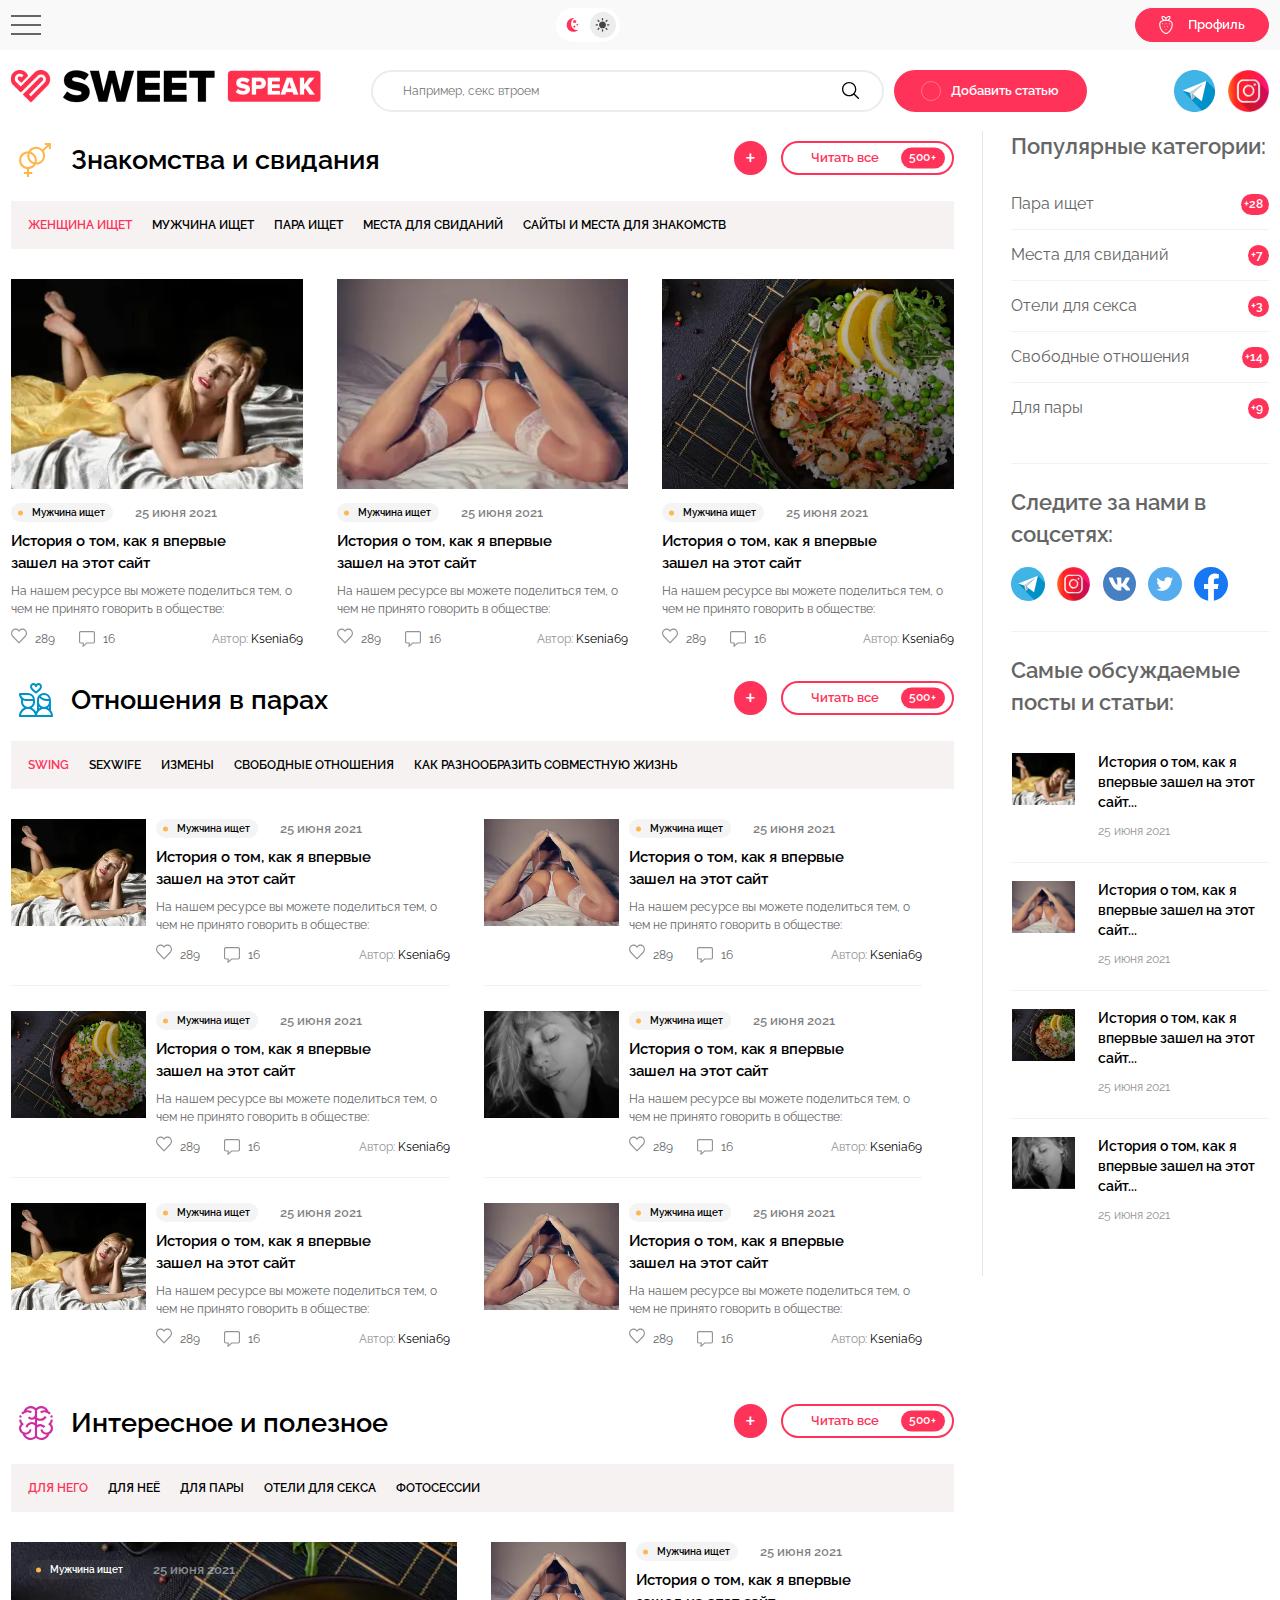
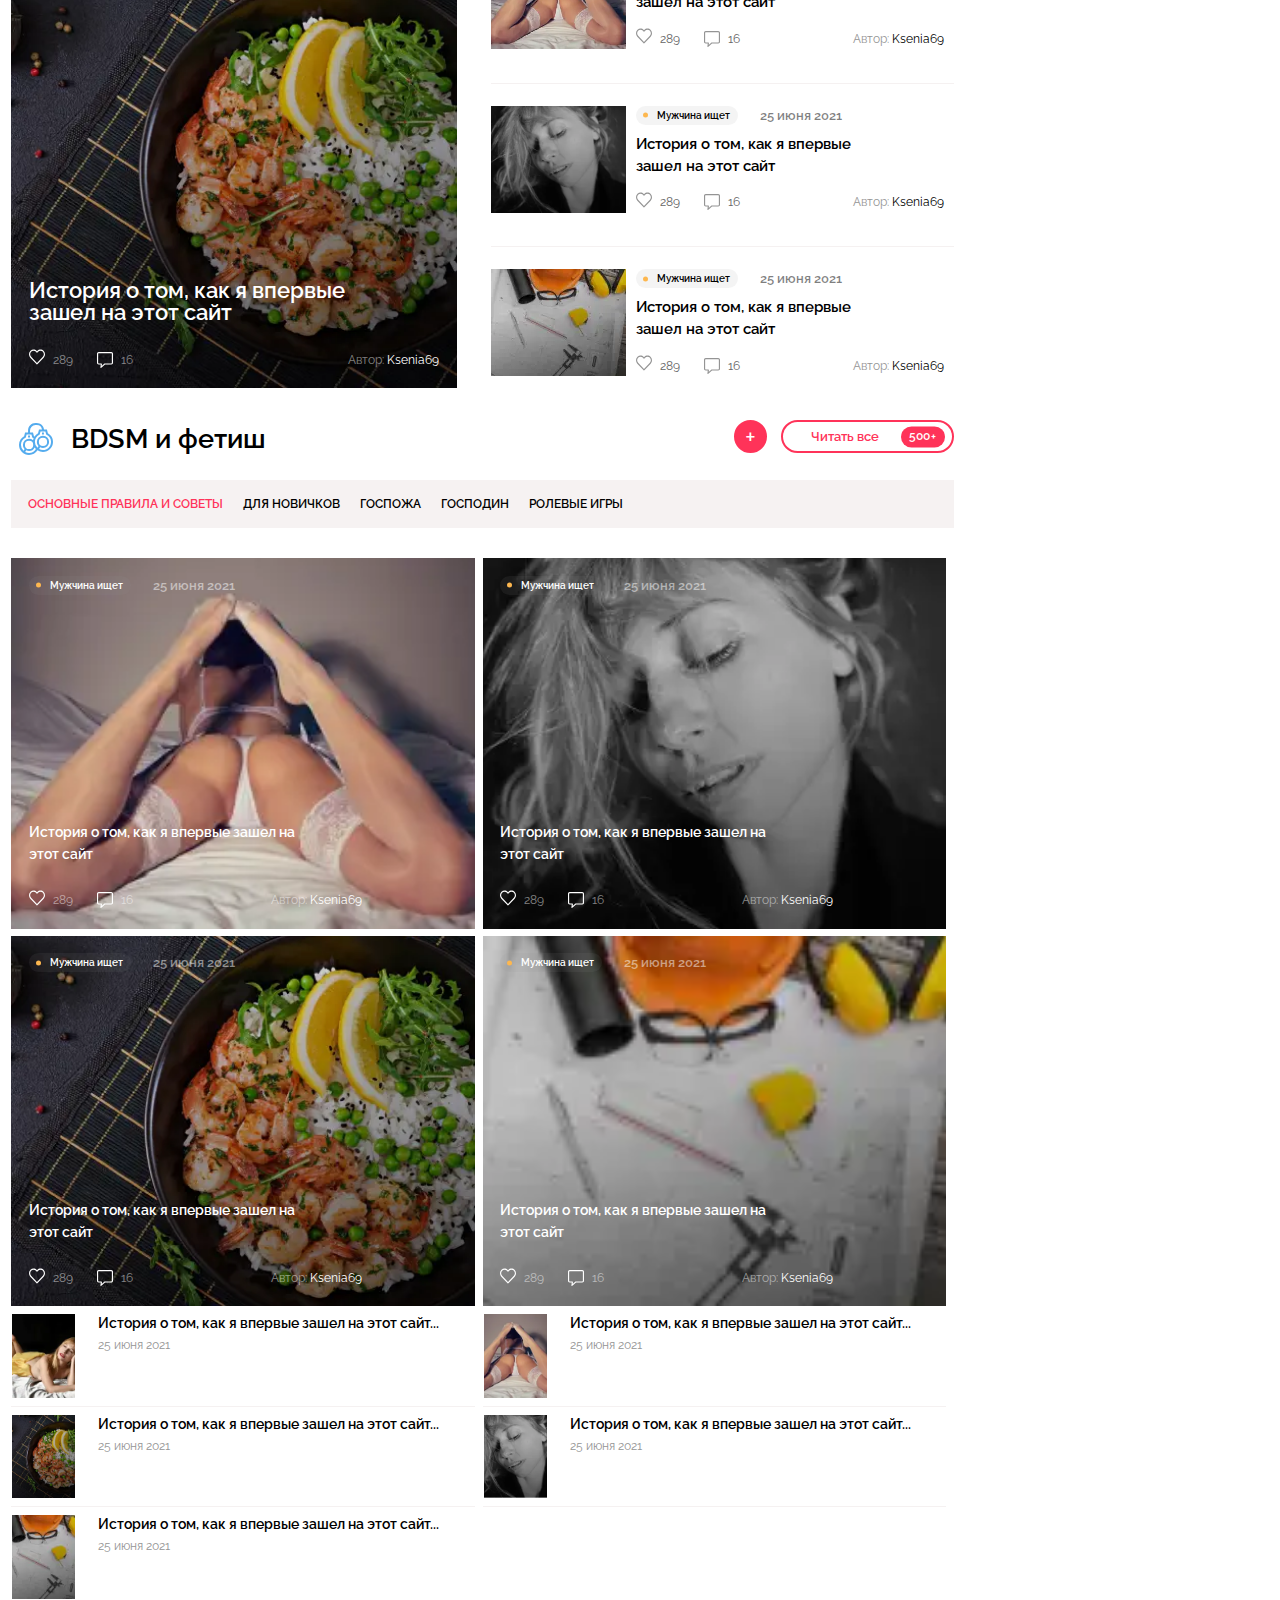
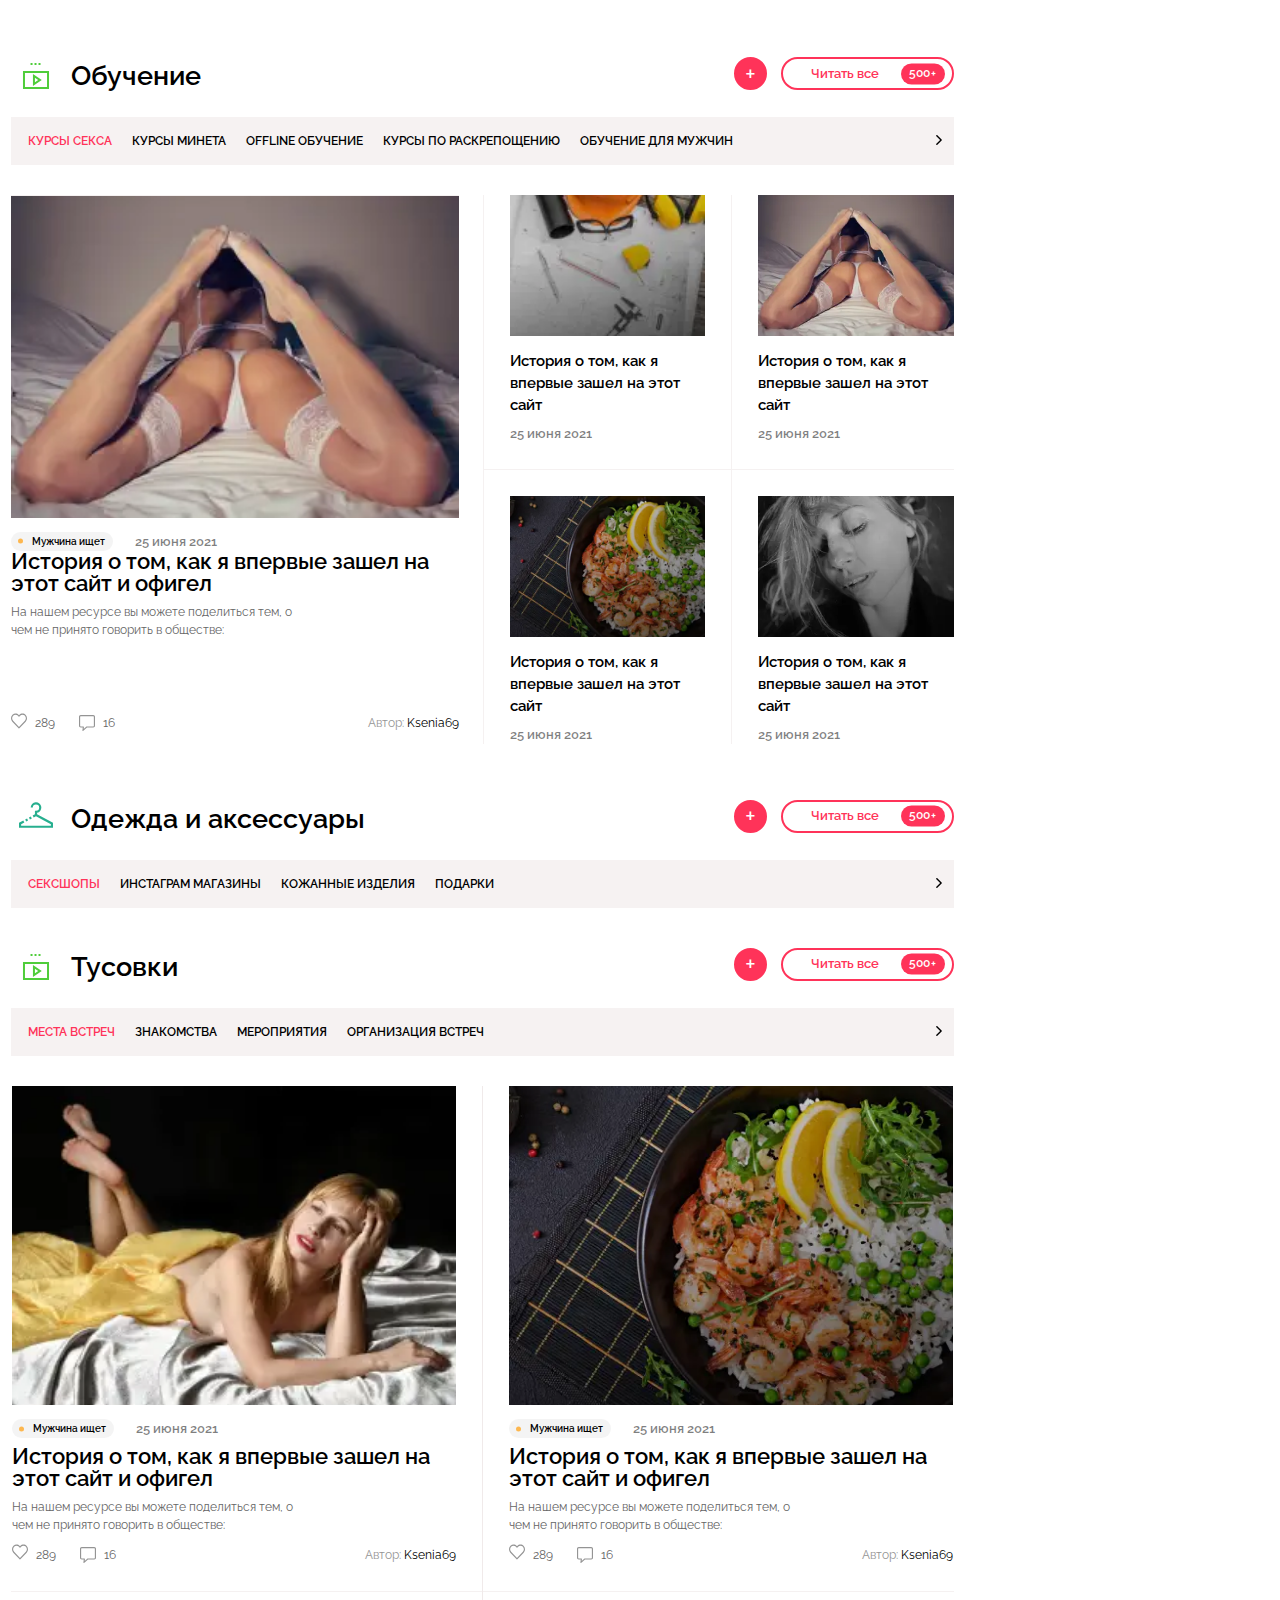
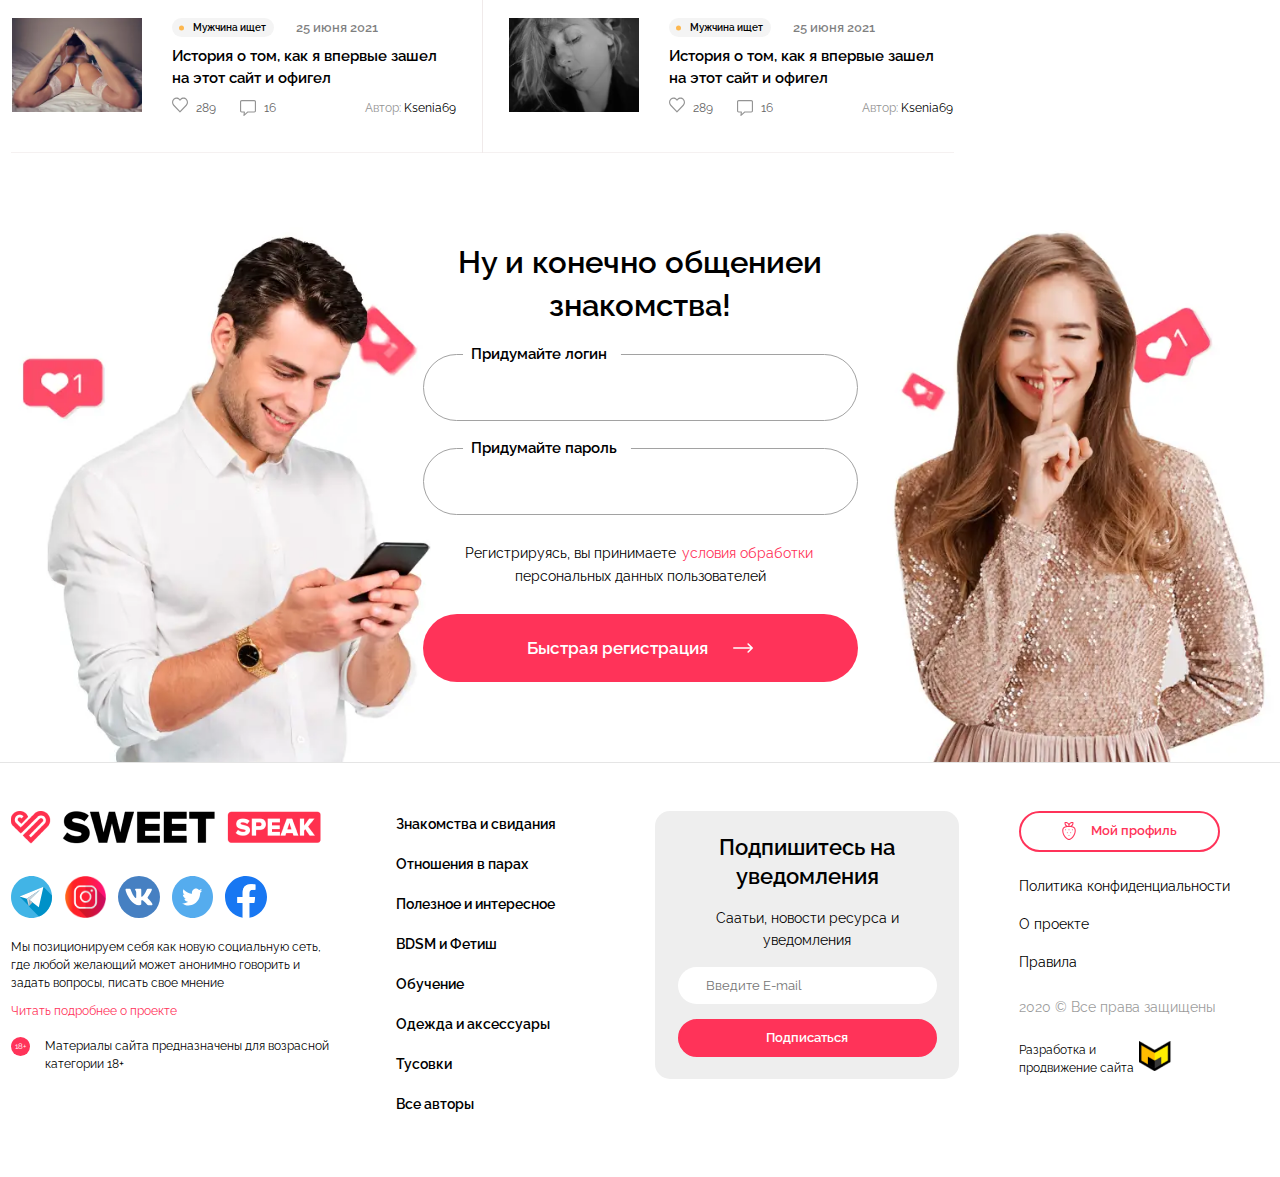
==== index.html @ 04b6427b "start" ====
<!DOCTYPE html>
<html lang="en">
<head>
	<meta charset="UTF-8">
	<meta name="viewport" content="width=device-width, initial-scale=1, maximum-scale=1">
	<meta http-equiv="X-UA-Compatible" content="ae=edge">
	<meta name="format-detection" content="telephone=no">
	<title>Sweet Speak</title>
	<meta name="keywords" content="keywords">
	<meta name="Description" content="Description">
	<meta property="og:url" content="https://site.ru">
	<meta property="og:image" content="https://site.ru/img/image.jpg">
	<link rel="shortcut icon" href="img/favicon.ico">
	<link rel="stylesheet" href="css/libs.min.css">
	<link rel="stylesheet" href="css/style.min.css">
</head>

<body>
	<div class="wrapper">
		<div class="content">
			<header class="header">
	<div class="header__top">
		<div class="header__container _container">
			<button class="header__switch" title="Переключить режим">
				<svg class="moon" width="13" height="15" viewBox="0 0 13 15" fill="none" xmlns="http://www.w3.org/2000/svg">
					<path fill-rule="evenodd" clip-rule="evenodd" d="M12.1008 13.1916C12.1257 13.2078 12.1474 13.229 12.1645 13.2543C12.2334 13.3568 12.2062 13.4958 12.1037 13.5648C10.8215 14.4977 9.27647 15.0002 7.69078 15C3.54912 14.9996 0.19194 11.6417 0.192368 7.50002C0.192795 3.35831 3.55064 0.00115039 7.69237 0.0015929L7.69078 5.9829e-06C7.76604 -0.000543334 7.83647 0.0367644 7.87834 0.0992644C7.94707 0.201941 7.91954 0.340903 7.81682 0.409628C5.99254 1.73775 4.91441 3.85903 4.91679 6.11558C4.92094 10.0084 8.08006 13.1608 11.9729 13.1567H12.0029C12.0382 13.1605 12.0716 13.1726 12.1008 13.1916ZM9.6649 8.75004C9.69896 8.75826 9.7307 8.77433 9.75737 8.79706C9.85161 8.87705 9.86308 9.01821 9.78307 9.11239L9.37981 9.58503L9.42699 10.2058C9.42772 10.2165 9.42766 10.2273 9.42686 10.238C9.42613 10.2475 9.42479 10.2569 9.42284 10.2663C9.41954 10.2821 9.41447 10.2977 9.40776 10.3126C9.35698 10.4253 9.22459 10.4755 9.11186 10.4247L8.5479 10.1931L7.9713 10.4295C7.93614 10.4454 7.89751 10.4519 7.85912 10.4485C7.73601 10.4375 7.64519 10.3288 7.65617 10.2058L7.70348 9.58503L7.30016 9.11239C7.2747 9.08277 7.25743 9.047 7.25011 9.00869C7.22685 8.88734 7.30638 8.77012 7.42772 8.74688L8.02324 8.60193L8.35094 8.07574C8.36967 8.04478 8.39561 8.01882 8.42656 8.00011C8.53233 7.93615 8.66985 7.97002 8.73381 8.07574L9.0584 8.60193L9.66325 8.74688L9.6649 8.75004ZM10.7295 3.08758C10.7027 3.06484 10.6711 3.04877 10.637 3.04055L10.6401 3.04842L9.60655 2.79635L9.04887 1.89361C8.98491 1.78789 8.84734 1.75402 8.74162 1.81798C8.71068 1.83669 8.68474 1.86266 8.666 1.89361L8.10674 2.79949L7.08269 3.04999C6.96196 3.07654 6.88567 3.19588 6.91222 3.31656C6.91655 3.33616 6.92345 3.35505 6.93279 3.37272C6.93834 3.38325 6.94469 3.39335 6.95189 3.4029L7.64037 4.21427L7.56004 5.27613C7.54906 5.39921 7.63988 5.50788 7.76292 5.51887C7.77794 5.52021 7.79301 5.52003 7.80785 5.51836C7.83104 5.51575 7.85374 5.50953 7.87511 5.49984L8.85979 5.09652L9.83189 5.49511C9.9445 5.54584 10.077 5.49567 10.1278 5.38302C10.1428 5.34951 10.1495 5.3128 10.147 5.27613L10.0666 4.21427L10.7551 3.4029C10.8351 3.30872 10.8237 3.16756 10.7295 3.08758ZM12.6363 6.66276C12.6704 6.67098 12.702 6.68706 12.7287 6.70978C12.823 6.78977 12.8344 6.93094 12.7544 7.02512L12.4393 7.3922L12.4756 7.86483C12.4772 7.88892 12.4749 7.91305 12.4689 7.93625C12.4657 7.94837 12.4615 7.96024 12.4563 7.97173C12.4056 8.08439 12.2731 8.13456 12.1604 8.08382L11.7287 7.90737L11.2845 8.09014C11.2494 8.10604 11.2107 8.11259 11.1723 8.10915C11.0492 8.09817 10.9584 7.98949 10.9693 7.86642L11.0057 7.39377L10.6906 7.02669C10.6675 6.99848 10.6517 6.96508 10.6446 6.92937C10.6202 6.80822 10.6987 6.69028 10.8197 6.6659L11.2766 6.55405L11.524 6.1397C11.5426 6.10874 11.5686 6.08278 11.5996 6.06409C11.7052 6.00011 11.8429 6.03399 11.9068 6.1397L12.1573 6.54618L12.63 6.65961L12.6363 6.66276Z" fill="#FF3359" />
				</svg>
				<svg class="sun" width="15" height="15" viewBox="0 0 15 15" fill="none" xmlns="http://www.w3.org/2000/svg">
					<path fill-rule="evenodd" clip-rule="evenodd" d="M7.50003 2.63862C7.09513 2.63862 6.76697 2.31045 6.76697 1.90589V0.73306C6.76697 0.328167 7.09513 0 7.50003 0C7.90492 0 8.23309 0.328167 8.23309 0.73306V1.90589C8.23309 2.31045 7.90459 2.63862 7.50003 2.63862ZM7.50002 3.74316C5.42838 3.74316 3.74304 5.42884 3.74304 7.50047C3.74304 9.57211 5.42838 11.2578 7.50002 11.2578C9.57132 11.2578 11.257 9.57244 11.257 7.50047C11.257 5.4285 9.57132 3.74316 7.50002 3.74316ZM6.76697 13.0939C6.76697 12.689 7.09513 12.3608 7.50003 12.3608C7.90459 12.3608 8.23309 12.689 8.23309 13.0939V14.2664C8.23309 14.6716 7.90492 14.9998 7.50003 14.9998C7.09513 14.9998 6.76697 14.6716 6.76697 14.2664V13.0939ZM10.9371 4.06245C10.6512 3.77614 10.6512 3.31212 10.9371 3.0258L11.7665 2.19642C12.0525 1.91044 12.5169 1.91044 12.8032 2.19642C13.0895 2.48274 13.0895 2.94709 12.8032 3.23307L11.9738 4.06245C11.6878 4.34877 11.2238 4.34877 10.9371 4.06245ZM3.02593 10.9376C3.31225 10.651 3.77626 10.651 4.06258 10.9376C4.34889 11.2233 4.34889 11.6876 4.06258 11.9736L3.23319 12.8033C2.94721 13.0893 2.48286 13.0893 2.19655 12.8033C1.91023 12.5174 1.91056 12.0527 2.19655 11.7667L3.02593 10.9376ZM12.3611 7.50015C12.3611 7.09526 12.6893 6.76709 13.0941 6.76709H14.267C14.6719 6.76709 15 7.09526 15 7.50015C15 7.90504 14.6719 8.23288 14.267 8.23288H13.0941C12.6893 8.23288 12.3611 7.90504 12.3611 7.50015ZM1.90556 6.76709C2.31045 6.76709 2.63862 7.09526 2.63862 7.50015C2.63862 7.90504 2.31045 8.23288 1.90589 8.23288H0.73306C0.328167 8.23288 0 7.90504 0 7.50015C0 7.09526 0.328167 6.76709 0.73306 6.76709H1.90556ZM10.9371 10.9376C11.2235 10.6516 11.6878 10.6516 11.9738 10.9376L12.8032 11.767C13.0895 12.0527 13.0895 12.5173 12.8032 12.8033C12.5169 13.0893 12.0528 13.0893 11.7665 12.8033L10.9371 11.9739C10.6508 11.6876 10.6508 11.2236 10.9371 10.9376ZM4.06258 3.02572C4.3489 3.31204 4.3489 3.77605 4.06258 4.06237C3.77627 4.34902 3.31225 4.34902 3.02593 4.06237L2.19655 3.23299C1.91023 2.947 1.91023 2.48265 2.19655 2.19667C2.48286 1.91035 2.94688 1.91035 3.2332 2.19667L4.06258 3.02572Z" fill="#444444" />
				</svg>
			</button>
			<div class="header__menu menu">
				<div class="menu__btn">
					<span></span>
				</div>
				<nav class="menu__body">
					<ul class="menu__list">
						<li class="menu__row">
							<a class="menu__link" href="#dating" title="Подробнее">Знакомства и свидания</a>
						</li>
						<li class="menu__row">
							<a class="menu__link" href="#couples" title="Подробнее">Отношения в парах</a>
						</li>
						<li class="menu__row">
							<a class="menu__link" href="#useful" title="Подробнее">Полезное и интересное</a>
						</li>
						<li class="menu__row">
							<a class="menu__link" href="#bdsm" title="Подробнее">BDSM и Фетиш</a>
						</li>
						<li class="menu__row">
							<a class="menu__link" href="#training" title="Подробнее">Обучение</a>
						</li>
						<li class="menu__row">
							<a class="menu__link" href="#products" title="Подробнее">Одежда и аксессуары</a>
						</li>
						<li class="menu__row">
							<a class="menu__link" href="#hangouts" title="Подробнее">Тусовки</a>
						</li>
					</ul>
				</nav>
			</div>
			<a href="#" class="header__profile" title="Ваш профиль">
				<svg width="16" height="20" viewBox="0 0 16 20" fill="none" xmlns="http://www.w3.org/2000/svg">
					<path fill-rule="evenodd" clip-rule="evenodd" d="M12.6058 4.98222C12.2473 4.8428 11.8735 4.73672 11.4946 4.65552C12.0434 4.20901 12.9794 3.17548 12.9794 1.52734V0.585938C12.9794 0.262344 12.717 0 12.3935 0H11.4521C10.1772 0 8.79882 0.630981 8.00024 1.94012C7.2019 0.631287 5.82372 0 4.54833 0H3.60693C3.28332 0 3.02099 0.262344 3.02099 0.585938V1.52734C3.02099 3.17538 3.95678 4.20895 4.50585 4.65552C4.12682 4.73672 3.75304 4.8428 3.39452 4.98222C0.468865 6.11998 0.503533 8.80505 0.510125 9.3222L0.510613 9.37238C0.510613 12.0257 1.4038 14.8003 3.43078 17.1312C4.89953 18.8203 6.77856 20 8.00012 20C9.22179 20 11.1009 18.8203 12.5696 17.1312C14.5984 14.7981 15.4897 12.0235 15.4897 9.37238L15.4901 9.32243C15.4956 8.78464 15.5227 6.11659 12.6058 4.98222ZM8.58605 4.03777C8.58605 2.46344 9.86437 1.17188 11.452 1.17188H11.8075V1.52734C11.8075 3.10146 10.529 4.39323 8.94152 4.39323H8.58605V4.03777ZM4.19286 1.52734V1.17188H4.54833C6.13537 1.17188 7.4143 2.46281 7.4143 4.03777V4.39323H7.05883C5.47228 4.39323 4.19286 3.10234 4.19286 1.52734ZM11.6853 16.3623C10.1537 18.1237 8.58373 18.8281 8.00012 18.8281C7.41589 18.8281 5.84533 18.1222 4.31506 16.3623C2.50488 14.2805 1.68249 11.7939 1.68249 9.37238C1.68249 7.6893 2.36144 6.64137 3.81933 6.07442C5.12902 5.56508 6.78845 5.56508 8.00024 5.56508C9.21191 5.56508 10.8715 5.56508 12.1811 6.07442C13.6389 6.64137 14.318 7.6893 14.318 9.37238C14.3179 11.796 13.4936 14.2826 11.6853 16.3623ZM6.11742 12.4688C6.44103 12.4688 6.70336 12.2064 6.70336 11.8828C6.70336 11.5592 6.44103 11.2969 6.11742 11.2969C5.79382 11.2969 5.53149 11.5592 5.53149 11.8828C5.53149 12.2064 5.79382 12.4688 6.11742 12.4688ZM4.82055 8.74463C4.82055 9.06824 4.55822 9.33057 4.23461 9.33057C3.911 9.33057 3.64867 9.06824 3.64867 8.74463C3.64867 8.42102 3.911 8.15869 4.23461 8.15869C4.55822 8.15869 4.82055 8.42102 4.82055 8.74463ZM8.00012 9.33057C8.32372 9.33057 8.58605 9.06824 8.58605 8.74463C8.58605 8.42102 8.32372 8.15869 8.00012 8.15869C7.67651 8.15869 7.41418 8.42102 7.41418 8.74463C7.41418 9.06824 7.67651 9.33057 8.00012 9.33057ZM8.58605 15.021C8.58605 15.3446 8.32372 15.6069 8.00012 15.6069C7.67651 15.6069 7.41418 15.3446 7.41418 15.021C7.41418 14.6974 7.67651 14.4351 8.00012 14.4351C8.32372 14.4351 8.58605 14.6974 8.58605 15.021ZM11.7657 9.33057C12.0893 9.33057 12.3517 9.06824 12.3517 8.74463C12.3517 8.42102 12.0893 8.15869 11.7657 8.15869C11.4423 8.15869 11.1799 8.42102 11.1799 8.74463C11.1799 9.06824 11.4423 9.33057 11.7657 9.33057ZM10.4689 11.8828C10.4689 12.2064 10.2065 12.4688 9.88305 12.4688C9.55944 12.4688 9.29711 12.2064 9.29711 11.8828C9.29711 11.5592 9.55944 11.2969 9.88305 11.2969C10.2065 11.2969 10.4689 11.5592 10.4689 11.8828Z" fill="white" />
				</svg>
				<span>Профиль</span>
			</a>
		</div>
	</div>
	<div class="header__bottom">
		<div class="header__container _container">
			<div class="header__inner">
				<a class="header__logo" href="#" title="На главную">
					<img src="img/logo.png" alt="logotype" />
				</a>
				<form action="#" class="header__form">
					<input type="text" class="header__input" placeholder="Например, секс втроем" required />
					<button class="header__button" type="submit" title="Поиск">
						<svg width="17" height="17" viewBox="0 0 17 17" fill="none" xmlns="http://www.w3.org/2000/svg">
							<path d="M16.8064 15.8717L12.6575 11.723C13.6888 10.4829 14.3101 8.8904 14.3101 7.15527C14.3101 3.20984 11.1003 0 7.15509 0C3.20975 0 0 3.20984 0 7.15527C0 11.1004 3.20975 14.31 7.15509 14.31C8.89013 14.31 10.4827 13.6888 11.7228 12.6576L15.8717 16.8064C16.0007 16.9355 16.1699 17 16.339 17C16.5082 17 16.6774 16.9355 16.8065 16.8064C17.0646 16.5483 17.0646 16.1298 16.8064 15.8717ZM1.3219 7.15527C1.3219 3.93874 3.93864 1.3219 7.15509 1.3219C10.3715 1.3219 12.9881 3.93874 12.9881 7.15527C12.9881 10.3715 10.3715 12.9881 7.15509 12.9881C3.93864 12.9881 1.3219 10.3715 1.3219 7.15527Z" fill="black" />
						</svg>
					</button>
				</form>
			</div>
			<div class="header__wrapper">
				<a href="#" class="header__btn">
					<span></span>
					Добавить статью
				</a>
				<ul class="header__social social">
					<li class="social__row">
						<a class="social__link" href="#">
							<img src="img/icons/telegram.svg" alt="telegram icon" />
						</a>
					</li>
					<li class="social__row">
						<a class="social__link" href="#">
							<img src="img/icons/instagram.png" alt="instagram icon" />
						</a>
					</li>
				</ul>
			</div>
		</div>
	</div>
</header>
			<main class="main">
				<div class="home__container _container">
					<div class="home__wrapper">
						<div class="home__content">
							<section class="dating" id="dating">
								<div class="dating__title-area title-area">
									<h2 class="dating__title title">
										Знакомства и свидания
									</h2>
									<div class="dating__buttons buttons">
										<button class="buttons__add" type="button" title="Написать статью">+</button>
										<a class="buttons__btn" href="#" title="Читать все">
											Читать все
											<span>500</span>
										</a>
									</div>
								</div>
								<div class="dating__tabs tabs__wrapper">
									<div class="tabs__inner">
										<button class="tabs__btn" type="button" title="Посмотреть ещё">
											<svg width="6" height="10" viewBox="0 0 6 10" fill="none" xmlns="http://www.w3.org/2000/svg">
												<path d="M5.85006 4.99994C5.85006 5.17916 5.78163 5.35836 5.64506 5.49499L1.34524 9.79477C1.07172 10.0683 0.62825 10.0683 0.354839 9.79477C0.0814275 9.52136 0.0814275 9.07798 0.354839 8.80443L4.15956 4.99994L0.354971 1.19542C0.08156 0.9219 0.08156 0.478565 0.354971 0.205176C0.628382 -0.0684786 1.07185 -0.0684786 1.34537 0.205176L5.64519 4.50488C5.78179 4.64159 5.85006 4.82078 5.85006 4.99994Z" fill="black" />
											</svg>
										</button>
										<div class="tabs">
											<button class="tab _active" type="button" title="Посмотреть">
												Женщина ищет
											</button>
											<button class="tab" type="button" title="Посмотреть">
												Мужчина ищет
											</button>
											<button class="tab" type="button" title="Посмотреть">
												Пара ищет
											</button>
											<button class="tab" type="button" title="Посмотреть">
												Места для свиданий
											</button>
											<button class="tab" type="button" title="Посмотреть">
												Сайты и места для знакомств
											</button>
										</div>
										<div class="tabs__hidden hidden"></div>
									</div>
									<div class="tab__content">
										<div class="tab__item _active-tab">
											<div class="dating__tab">
												<article class="dating__card card">
													<a class="card__image" href="#" title="Прочитать статью">
														<picture class="card__picture">
															<source type="image/webp" srcset="img/content/content_1.webp">
															<img class="ibg" src="img/content/content_1.jpg" alt="name">
														</picture>
													</a>
													<div class="card__content">
														<div class="card__info">
															<div class="card__category">
																Мужчина ищет
															</div>
															<div class="card__date">
																25 июня 2021
															</div>
														</div>
														<a class="card__title title-box" href="#" title="Проситать статью">
															История о том, как я впервые зашел на этот сайт
														</a>
														<p class="card__descr">На нашем ресурсе вы можете поделиться тем, о чем не принято говорить в обществе:</p>
														<div class="card__footer">
															<div class="card__favorites favorites">
																<button class="favorites__btn" type="button" title="Отметить как понравившееся">
																	<svg width="16" height="16" viewBox="0 0 16 16" fill="none" xmlns="http://www.w3.org/2000/svg">
																		<path d="M14.6915 1.96368C13.864 1.07414 12.7043 0.568009 11.4893 0.566133C10.2734 0.56754 9.11252 1.07341 8.28366 1.96311L8.00117 2.26161L7.71869 1.96311C6.07401 0.192983 3.30572 0.091327 1.53562 1.73601C1.45719 1.80892 1.38143 1.88464 1.30852 1.96311C-0.436174 3.84498 -0.436174 6.75332 1.30852 8.63519L7.58604 15.2552C7.80322 15.4845 8.16515 15.4943 8.39443 15.2771C8.40193 15.27 8.40924 15.2627 8.41634 15.2552L14.6916 8.63519C16.4361 6.75352 16.4361 3.84535 14.6915 1.96368ZM13.8641 7.84778H13.8636L8.00117 14.0309L2.13825 7.84778C0.805405 6.40986 0.805405 4.18787 2.13825 2.74995C3.34864 1.43808 5.39338 1.35582 6.70525 2.56621C6.76894 2.62498 6.83022 2.68626 6.88899 2.74995L7.58604 3.48533C7.81575 3.71357 8.18663 3.71357 8.41634 3.48533L9.11339 2.75052C10.3238 1.43865 12.3685 1.35639 13.6804 2.56678C13.7441 2.62555 13.8054 2.68683 13.8641 2.75052C15.2086 4.19072 15.2184 6.41676 13.8641 7.84778Z" fill="#949494" />
																	</svg>
																</button>
																<span class="favorites__quantity">
																	289
																</span>
															</div>
															<a class="card__message message" href="#" title="Перейти в комментарии">
																<svg width="16" height="16" viewBox="0 0 16 16" fill="none" xmlns="http://www.w3.org/2000/svg">
																	<path d="M14.2857 0H1.71428C0.767511 0 0 0.767511 0 1.71428V10.8571C0 11.8039 0.767511 12.5714 1.71428 12.5714H3.74287L3.43202 15.3657C3.39736 15.6794 3.62357 15.9618 3.93726 15.9964C4.09925 16.0143 4.26117 15.9622 4.38231 15.8531L8.02915 12.5714H14.2857C15.2325 12.5714 16 11.8039 16 10.8571V1.71428C16 0.767511 15.2325 0 14.2857 0ZM14.8571 10.8571C14.8571 11.1727 14.6013 11.4286 14.2857 11.4286H7.8097C7.66851 11.4286 7.53234 11.481 7.42741 11.5754L4.7337 14L4.94913 12.0634C4.98415 11.7498 4.75831 11.4672 4.44465 11.4321C4.42356 11.4298 4.40236 11.4286 4.38114 11.4286H1.71428C1.39868 11.4286 1.14285 11.1727 1.14285 10.8571V1.71428C1.14285 1.39868 1.39868 1.14285 1.71428 1.14285H14.2857C14.6013 1.14285 14.8572 1.39868 14.8572 1.71428V10.8571H14.8571Z" fill="#949494" />
																</svg>
																<span class="message__quantity">
																	16
																</span>
															</a>
															<div class="card__autor autor">
																Автор:
																<span class="autor__name">
																	Ksenia69
																</span>
															</div>
														</div>
													</div>
												</article>
												<article class="dating__card card">
													<a class="card__image" href="#" title="Прочитать статью">
														<picture class="card__picture">
															<source type="image/webp" srcset="img/content/content_2.webp">
															<img class="ibg" src="img/content/content_2.jpg" alt="name">
														</picture>
													</a>
													<div class="card__content">
														<div class="card__info">
															<div class="card__category">
																Мужчина ищет
															</div>
															<div class="card__date">
																25 июня 2021
															</div>
														</div>
														<a class="card__title title-box" href="#" title="Проситать статью">
															История о том, как я впервые зашел на этот сайт
														</a>
														<p class="card__descr">На нашем ресурсе вы можете поделиться тем, о чем не принято говорить в обществе:</p>
														<div class="card__footer">
															<div class="card__favorites favorites">
																<button class="favorites__btn" type="button" title="Отметить как понравившееся">
																	<svg width="16" height="16" viewBox="0 0 16 16" fill="none" xmlns="http://www.w3.org/2000/svg">
																		<path d="M14.6915 1.96368C13.864 1.07414 12.7043 0.568009 11.4893 0.566133C10.2734 0.56754 9.11252 1.07341 8.28366 1.96311L8.00117 2.26161L7.71869 1.96311C6.07401 0.192983 3.30572 0.091327 1.53562 1.73601C1.45719 1.80892 1.38143 1.88464 1.30852 1.96311C-0.436174 3.84498 -0.436174 6.75332 1.30852 8.63519L7.58604 15.2552C7.80322 15.4845 8.16515 15.4943 8.39443 15.2771C8.40193 15.27 8.40924 15.2627 8.41634 15.2552L14.6916 8.63519C16.4361 6.75352 16.4361 3.84535 14.6915 1.96368ZM13.8641 7.84778H13.8636L8.00117 14.0309L2.13825 7.84778C0.805405 6.40986 0.805405 4.18787 2.13825 2.74995C3.34864 1.43808 5.39338 1.35582 6.70525 2.56621C6.76894 2.62498 6.83022 2.68626 6.88899 2.74995L7.58604 3.48533C7.81575 3.71357 8.18663 3.71357 8.41634 3.48533L9.11339 2.75052C10.3238 1.43865 12.3685 1.35639 13.6804 2.56678C13.7441 2.62555 13.8054 2.68683 13.8641 2.75052C15.2086 4.19072 15.2184 6.41676 13.8641 7.84778Z" fill="#949494" />
																	</svg>
																</button>
																<span class="favorites__quantity">
																	289
																</span>
															</div>
															<a class="card__message message" href="#" title="Перейти в комментарии">
																<svg width="16" height="16" viewBox="0 0 16 16" fill="none" xmlns="http://www.w3.org/2000/svg">
																	<path d="M14.2857 0H1.71428C0.767511 0 0 0.767511 0 1.71428V10.8571C0 11.8039 0.767511 12.5714 1.71428 12.5714H3.74287L3.43202 15.3657C3.39736 15.6794 3.62357 15.9618 3.93726 15.9964C4.09925 16.0143 4.26117 15.9622 4.38231 15.8531L8.02915 12.5714H14.2857C15.2325 12.5714 16 11.8039 16 10.8571V1.71428C16 0.767511 15.2325 0 14.2857 0ZM14.8571 10.8571C14.8571 11.1727 14.6013 11.4286 14.2857 11.4286H7.8097C7.66851 11.4286 7.53234 11.481 7.42741 11.5754L4.7337 14L4.94913 12.0634C4.98415 11.7498 4.75831 11.4672 4.44465 11.4321C4.42356 11.4298 4.40236 11.4286 4.38114 11.4286H1.71428C1.39868 11.4286 1.14285 11.1727 1.14285 10.8571V1.71428C1.14285 1.39868 1.39868 1.14285 1.71428 1.14285H14.2857C14.6013 1.14285 14.8572 1.39868 14.8572 1.71428V10.8571H14.8571Z" fill="#949494" />
																</svg>
																<span class="message__quantity">
																	16
																</span>
															</a>
															<div class="card__autor autor">
																Автор:
																<span class="autor__name">
																	Ksenia69
																</span>
															</div>
														</div>
													</div>
												</article>
												<article class="dating__card card">
													<a class="card__image" href="#" title="Прочитать статью">
														<picture class="card__picture">
															<source type="image/webp" srcset="img/content/content_3.webp">
															<img class="ibg" src="img/content/content_3.jpg" alt="name">
														</picture>
													</a>
													<div class="card__content">
														<div class="card__info">
															<div class="card__category">
																Мужчина ищет
															</div>
															<div class="card__date">
																25 июня 2021
															</div>
														</div>
														<a class="card__title title-box" href="#" title="Проситать статью">
															История о том, как я впервые зашел на этот сайт
														</a>
														<p class="card__descr">На нашем ресурсе вы можете поделиться тем, о чем не принято говорить в обществе:</p>
														<div class="card__footer">
															<div class="card__favorites favorites">
																<button class="favorites__btn" type="button" title="Отметить как понравившееся">
																	<svg width="16" height="16" viewBox="0 0 16 16" fill="none" xmlns="http://www.w3.org/2000/svg">
																		<path d="M14.6915 1.96368C13.864 1.07414 12.7043 0.568009 11.4893 0.566133C10.2734 0.56754 9.11252 1.07341 8.28366 1.96311L8.00117 2.26161L7.71869 1.96311C6.07401 0.192983 3.30572 0.091327 1.53562 1.73601C1.45719 1.80892 1.38143 1.88464 1.30852 1.96311C-0.436174 3.84498 -0.436174 6.75332 1.30852 8.63519L7.58604 15.2552C7.80322 15.4845 8.16515 15.4943 8.39443 15.2771C8.40193 15.27 8.40924 15.2627 8.41634 15.2552L14.6916 8.63519C16.4361 6.75352 16.4361 3.84535 14.6915 1.96368ZM13.8641 7.84778H13.8636L8.00117 14.0309L2.13825 7.84778C0.805405 6.40986 0.805405 4.18787 2.13825 2.74995C3.34864 1.43808 5.39338 1.35582 6.70525 2.56621C6.76894 2.62498 6.83022 2.68626 6.88899 2.74995L7.58604 3.48533C7.81575 3.71357 8.18663 3.71357 8.41634 3.48533L9.11339 2.75052C10.3238 1.43865 12.3685 1.35639 13.6804 2.56678C13.7441 2.62555 13.8054 2.68683 13.8641 2.75052C15.2086 4.19072 15.2184 6.41676 13.8641 7.84778Z" fill="#949494" />
																	</svg>
																</button>
																<span class="favorites__quantity">
																	289
																</span>
															</div>
															<a class="card__message message" href="#" title="Перейти в комментарии">
																<svg width="16" height="16" viewBox="0 0 16 16" fill="none" xmlns="http://www.w3.org/2000/svg">
																	<path d="M14.2857 0H1.71428C0.767511 0 0 0.767511 0 1.71428V10.8571C0 11.8039 0.767511 12.5714 1.71428 12.5714H3.74287L3.43202 15.3657C3.39736 15.6794 3.62357 15.9618 3.93726 15.9964C4.09925 16.0143 4.26117 15.9622 4.38231 15.8531L8.02915 12.5714H14.2857C15.2325 12.5714 16 11.8039 16 10.8571V1.71428C16 0.767511 15.2325 0 14.2857 0ZM14.8571 10.8571C14.8571 11.1727 14.6013 11.4286 14.2857 11.4286H7.8097C7.66851 11.4286 7.53234 11.481 7.42741 11.5754L4.7337 14L4.94913 12.0634C4.98415 11.7498 4.75831 11.4672 4.44465 11.4321C4.42356 11.4298 4.40236 11.4286 4.38114 11.4286H1.71428C1.39868 11.4286 1.14285 11.1727 1.14285 10.8571V1.71428C1.14285 1.39868 1.39868 1.14285 1.71428 1.14285H14.2857C14.6013 1.14285 14.8572 1.39868 14.8572 1.71428V10.8571H14.8571Z" fill="#949494" />
																</svg>
																<span class="message__quantity">
																	16
																</span>
															</a>
															<div class="card__autor autor">
																Автор:
																<span class="autor__name">
																	Ksenia69
																</span>
															</div>
														</div>
													</div>
												</article>
											</div>
										</div>
										<div class="tab__item">
											<div class="dating__tab">
												<article class="dating__card card">
													<a class="card__image" href="#" title="Прочитать статью">
														<picture class="card__picture">
															<source type="image/webp" srcset="img/content/content_1.webp">
															<img class="ibg" src="img/content/content_1.jpg" alt="name">
														</picture>
													</a>
													<div class="card__content">
														<div class="card__info">
															<div class="card__category">
																Мужчина ищет
															</div>
															<div class="card__date">
																25 июня 2021
															</div>
														</div>
														<a class="card__title title-box" href="#" title="Проситать статью">
															История о том, как я впервые зашел на этот сайт
														</a>
														<p class="card__descr">На нашем ресурсе вы можете поделиться тем, о чем не принято говорить в обществе:</p>
														<div class="card__footer">
															<div class="card__favorites favorites">
																<button class="favorites__btn" type="button" title="Отметить как понравившееся">
																	<svg width="16" height="16" viewBox="0 0 16 16" fill="none" xmlns="http://www.w3.org/2000/svg">
																		<path d="M14.6915 1.96368C13.864 1.07414 12.7043 0.568009 11.4893 0.566133C10.2734 0.56754 9.11252 1.07341 8.28366 1.96311L8.00117 2.26161L7.71869 1.96311C6.07401 0.192983 3.30572 0.091327 1.53562 1.73601C1.45719 1.80892 1.38143 1.88464 1.30852 1.96311C-0.436174 3.84498 -0.436174 6.75332 1.30852 8.63519L7.58604 15.2552C7.80322 15.4845 8.16515 15.4943 8.39443 15.2771C8.40193 15.27 8.40924 15.2627 8.41634 15.2552L14.6916 8.63519C16.4361 6.75352 16.4361 3.84535 14.6915 1.96368ZM13.8641 7.84778H13.8636L8.00117 14.0309L2.13825 7.84778C0.805405 6.40986 0.805405 4.18787 2.13825 2.74995C3.34864 1.43808 5.39338 1.35582 6.70525 2.56621C6.76894 2.62498 6.83022 2.68626 6.88899 2.74995L7.58604 3.48533C7.81575 3.71357 8.18663 3.71357 8.41634 3.48533L9.11339 2.75052C10.3238 1.43865 12.3685 1.35639 13.6804 2.56678C13.7441 2.62555 13.8054 2.68683 13.8641 2.75052C15.2086 4.19072 15.2184 6.41676 13.8641 7.84778Z" fill="#949494" />
																	</svg>
																</button>
																<span class="favorites__quantity">
																	289
																</span>
															</div>
															<a class="card__message message" href="#" title="Перейти в комментарии">
																<svg width="16" height="16" viewBox="0 0 16 16" fill="none" xmlns="http://www.w3.org/2000/svg">
																	<path d="M14.2857 0H1.71428C0.767511 0 0 0.767511 0 1.71428V10.8571C0 11.8039 0.767511 12.5714 1.71428 12.5714H3.74287L3.43202 15.3657C3.39736 15.6794 3.62357 15.9618 3.93726 15.9964C4.09925 16.0143 4.26117 15.9622 4.38231 15.8531L8.02915 12.5714H14.2857C15.2325 12.5714 16 11.8039 16 10.8571V1.71428C16 0.767511 15.2325 0 14.2857 0ZM14.8571 10.8571C14.8571 11.1727 14.6013 11.4286 14.2857 11.4286H7.8097C7.66851 11.4286 7.53234 11.481 7.42741 11.5754L4.7337 14L4.94913 12.0634C4.98415 11.7498 4.75831 11.4672 4.44465 11.4321C4.42356 11.4298 4.40236 11.4286 4.38114 11.4286H1.71428C1.39868 11.4286 1.14285 11.1727 1.14285 10.8571V1.71428C1.14285 1.39868 1.39868 1.14285 1.71428 1.14285H14.2857C14.6013 1.14285 14.8572 1.39868 14.8572 1.71428V10.8571H14.8571Z" fill="#949494" />
																</svg>
																<span class="message__quantity">
																	16
																</span>
															</a>
															<div class="card__autor autor">
																Автор:
																<span class="autor__name">
																	Ksenia69
																</span>
															</div>
														</div>
													</div>
												</article>
												<article class="dating__card card">
													<a class="card__image" href="#" title="Прочитать статью">
														<picture class="card__picture">
															<source type="image/webp" srcset="img/content/content_2.webp">
															<img class="ibg" src="img/content/content_2.jpg" alt="name">
														</picture>
													</a>
													<div class="card__content">
														<div class="card__info">
															<div class="card__category">
																Мужчина ищет
															</div>
															<div class="card__date">
																25 июня 2021
															</div>
														</div>
														<a class="card__title title-box" href="#" title="Проситать статью">
															История о том, как я впервые зашел на этот сайт
														</a>
														<p class="card__descr">На нашем ресурсе вы можете поделиться тем, о чем не принято говорить в обществе:</p>
														<div class="card__footer">
															<div class="card__favorites favorites">
																<button class="favorites__btn" type="button" title="Отметить как понравившееся">
																	<svg width="16" height="16" viewBox="0 0 16 16" fill="none" xmlns="http://www.w3.org/2000/svg">
																		<path d="M14.6915 1.96368C13.864 1.07414 12.7043 0.568009 11.4893 0.566133C10.2734 0.56754 9.11252 1.07341 8.28366 1.96311L8.00117 2.26161L7.71869 1.96311C6.07401 0.192983 3.30572 0.091327 1.53562 1.73601C1.45719 1.80892 1.38143 1.88464 1.30852 1.96311C-0.436174 3.84498 -0.436174 6.75332 1.30852 8.63519L7.58604 15.2552C7.80322 15.4845 8.16515 15.4943 8.39443 15.2771C8.40193 15.27 8.40924 15.2627 8.41634 15.2552L14.6916 8.63519C16.4361 6.75352 16.4361 3.84535 14.6915 1.96368ZM13.8641 7.84778H13.8636L8.00117 14.0309L2.13825 7.84778C0.805405 6.40986 0.805405 4.18787 2.13825 2.74995C3.34864 1.43808 5.39338 1.35582 6.70525 2.56621C6.76894 2.62498 6.83022 2.68626 6.88899 2.74995L7.58604 3.48533C7.81575 3.71357 8.18663 3.71357 8.41634 3.48533L9.11339 2.75052C10.3238 1.43865 12.3685 1.35639 13.6804 2.56678C13.7441 2.62555 13.8054 2.68683 13.8641 2.75052C15.2086 4.19072 15.2184 6.41676 13.8641 7.84778Z" fill="#949494" />
																	</svg>
																</button>
																<span class="favorites__quantity">
																	289
																</span>
															</div>
															<a class="card__message message" href="#" title="Перейти в комментарии">
																<svg width="16" height="16" viewBox="0 0 16 16" fill="none" xmlns="http://www.w3.org/2000/svg">
																	<path d="M14.2857 0H1.71428C0.767511 0 0 0.767511 0 1.71428V10.8571C0 11.8039 0.767511 12.5714 1.71428 12.5714H3.74287L3.43202 15.3657C3.39736 15.6794 3.62357 15.9618 3.93726 15.9964C4.09925 16.0143 4.26117 15.9622 4.38231 15.8531L8.02915 12.5714H14.2857C15.2325 12.5714 16 11.8039 16 10.8571V1.71428C16 0.767511 15.2325 0 14.2857 0ZM14.8571 10.8571C14.8571 11.1727 14.6013 11.4286 14.2857 11.4286H7.8097C7.66851 11.4286 7.53234 11.481 7.42741 11.5754L4.7337 14L4.94913 12.0634C4.98415 11.7498 4.75831 11.4672 4.44465 11.4321C4.42356 11.4298 4.40236 11.4286 4.38114 11.4286H1.71428C1.39868 11.4286 1.14285 11.1727 1.14285 10.8571V1.71428C1.14285 1.39868 1.39868 1.14285 1.71428 1.14285H14.2857C14.6013 1.14285 14.8572 1.39868 14.8572 1.71428V10.8571H14.8571Z" fill="#949494" />
																</svg>
																<span class="message__quantity">
																	16
																</span>
															</a>
															<div class="card__autor autor">
																Автор:
																<span class="autor__name">
																	Ksenia69
																</span>
															</div>
														</div>
													</div>
												</article>
												<article class="dating__card card">
													<a class="card__image" href="#" title="Прочитать статью">
														<picture class="card__picture">
															<source type="image/webp" srcset="img/content/content_3.webp">
															<img class="ibg" src="img/content/content_3.jpg" alt="name">
														</picture>
													</a>
													<div class="card__content">
														<div class="card__info">
															<div class="card__category">
																Мужчина ищет
															</div>
															<div class="card__date">
																25 июня 2021
															</div>
														</div>
														<a class="card__title title-box" href="#" title="Проситать статью">
															История о том, как я впервые зашел на этот сайт
														</a>
														<p class="card__descr">На нашем ресурсе вы можете поделиться тем, о чем не принято говорить в обществе:</p>
														<div class="card__footer">
															<div class="card__favorites favorites">
																<button class="favorites__btn" type="button" title="Отметить как понравившееся">
																	<svg width="16" height="16" viewBox="0 0 16 16" fill="none" xmlns="http://www.w3.org/2000/svg">
																		<path d="M14.6915 1.96368C13.864 1.07414 12.7043 0.568009 11.4893 0.566133C10.2734 0.56754 9.11252 1.07341 8.28366 1.96311L8.00117 2.26161L7.71869 1.96311C6.07401 0.192983 3.30572 0.091327 1.53562 1.73601C1.45719 1.80892 1.38143 1.88464 1.30852 1.96311C-0.436174 3.84498 -0.436174 6.75332 1.30852 8.63519L7.58604 15.2552C7.80322 15.4845 8.16515 15.4943 8.39443 15.2771C8.40193 15.27 8.40924 15.2627 8.41634 15.2552L14.6916 8.63519C16.4361 6.75352 16.4361 3.84535 14.6915 1.96368ZM13.8641 7.84778H13.8636L8.00117 14.0309L2.13825 7.84778C0.805405 6.40986 0.805405 4.18787 2.13825 2.74995C3.34864 1.43808 5.39338 1.35582 6.70525 2.56621C6.76894 2.62498 6.83022 2.68626 6.88899 2.74995L7.58604 3.48533C7.81575 3.71357 8.18663 3.71357 8.41634 3.48533L9.11339 2.75052C10.3238 1.43865 12.3685 1.35639 13.6804 2.56678C13.7441 2.62555 13.8054 2.68683 13.8641 2.75052C15.2086 4.19072 15.2184 6.41676 13.8641 7.84778Z" fill="#949494" />
																	</svg>
																</button>
																<span class="favorites__quantity">
																	289
																</span>
															</div>
															<a class="card__message message" href="#" title="Перейти в комментарии">
																<svg width="16" height="16" viewBox="0 0 16 16" fill="none" xmlns="http://www.w3.org/2000/svg">
																	<path d="M14.2857 0H1.71428C0.767511 0 0 0.767511 0 1.71428V10.8571C0 11.8039 0.767511 12.5714 1.71428 12.5714H3.74287L3.43202 15.3657C3.39736 15.6794 3.62357 15.9618 3.93726 15.9964C4.09925 16.0143 4.26117 15.9622 4.38231 15.8531L8.02915 12.5714H14.2857C15.2325 12.5714 16 11.8039 16 10.8571V1.71428C16 0.767511 15.2325 0 14.2857 0ZM14.8571 10.8571C14.8571 11.1727 14.6013 11.4286 14.2857 11.4286H7.8097C7.66851 11.4286 7.53234 11.481 7.42741 11.5754L4.7337 14L4.94913 12.0634C4.98415 11.7498 4.75831 11.4672 4.44465 11.4321C4.42356 11.4298 4.40236 11.4286 4.38114 11.4286H1.71428C1.39868 11.4286 1.14285 11.1727 1.14285 10.8571V1.71428C1.14285 1.39868 1.39868 1.14285 1.71428 1.14285H14.2857C14.6013 1.14285 14.8572 1.39868 14.8572 1.71428V10.8571H14.8571Z" fill="#949494" />
																</svg>
																<span class="message__quantity">
																	16
																</span>
															</a>
															<div class="card__autor autor">
																Автор:
																<span class="autor__name">
																	Ksenia69
																</span>
															</div>
														</div>
													</div>
												</article>
											</div>
										</div>
										<div class="tab__item">
											<div class="dating__tab">
												<article class="dating__card card">
													<a class="card__image" href="#" title="Прочитать статью">
														<picture class="card__picture">
															<source type="image/webp" srcset="img/content/content_1.webp">
															<img class="ibg" src="img/content/content_1.jpg" alt="name">
														</picture>
													</a>
													<div class="card__content">
														<div class="card__info">
															<div class="card__category">
																Мужчина ищет
															</div>
															<div class="card__date">
																25 июня 2021
															</div>
														</div>
														<a class="card__title title-box" href="#" title="Проситать статью">
															История о том, как я впервые зашел на этот сайт
														</a>
														<p class="card__descr">На нашем ресурсе вы можете поделиться тем, о чем не принято говорить в обществе:</p>
														<div class="card__footer">
															<div class="card__favorites favorites">
																<button class="favorites__btn" type="button" title="Отметить как понравившееся">
																	<svg width="16" height="16" viewBox="0 0 16 16" fill="none" xmlns="http://www.w3.org/2000/svg">
																		<path d="M14.6915 1.96368C13.864 1.07414 12.7043 0.568009 11.4893 0.566133C10.2734 0.56754 9.11252 1.07341 8.28366 1.96311L8.00117 2.26161L7.71869 1.96311C6.07401 0.192983 3.30572 0.091327 1.53562 1.73601C1.45719 1.80892 1.38143 1.88464 1.30852 1.96311C-0.436174 3.84498 -0.436174 6.75332 1.30852 8.63519L7.58604 15.2552C7.80322 15.4845 8.16515 15.4943 8.39443 15.2771C8.40193 15.27 8.40924 15.2627 8.41634 15.2552L14.6916 8.63519C16.4361 6.75352 16.4361 3.84535 14.6915 1.96368ZM13.8641 7.84778H13.8636L8.00117 14.0309L2.13825 7.84778C0.805405 6.40986 0.805405 4.18787 2.13825 2.74995C3.34864 1.43808 5.39338 1.35582 6.70525 2.56621C6.76894 2.62498 6.83022 2.68626 6.88899 2.74995L7.58604 3.48533C7.81575 3.71357 8.18663 3.71357 8.41634 3.48533L9.11339 2.75052C10.3238 1.43865 12.3685 1.35639 13.6804 2.56678C13.7441 2.62555 13.8054 2.68683 13.8641 2.75052C15.2086 4.19072 15.2184 6.41676 13.8641 7.84778Z" fill="#949494" />
																	</svg>
																</button>
																<span class="favorites__quantity">
																	289
																</span>
															</div>
															<a class="card__message message" href="#" title="Перейти в комментарии">
																<svg width="16" height="16" viewBox="0 0 16 16" fill="none" xmlns="http://www.w3.org/2000/svg">
																	<path d="M14.2857 0H1.71428C0.767511 0 0 0.767511 0 1.71428V10.8571C0 11.8039 0.767511 12.5714 1.71428 12.5714H3.74287L3.43202 15.3657C3.39736 15.6794 3.62357 15.9618 3.93726 15.9964C4.09925 16.0143 4.26117 15.9622 4.38231 15.8531L8.02915 12.5714H14.2857C15.2325 12.5714 16 11.8039 16 10.8571V1.71428C16 0.767511 15.2325 0 14.2857 0ZM14.8571 10.8571C14.8571 11.1727 14.6013 11.4286 14.2857 11.4286H7.8097C7.66851 11.4286 7.53234 11.481 7.42741 11.5754L4.7337 14L4.94913 12.0634C4.98415 11.7498 4.75831 11.4672 4.44465 11.4321C4.42356 11.4298 4.40236 11.4286 4.38114 11.4286H1.71428C1.39868 11.4286 1.14285 11.1727 1.14285 10.8571V1.71428C1.14285 1.39868 1.39868 1.14285 1.71428 1.14285H14.2857C14.6013 1.14285 14.8572 1.39868 14.8572 1.71428V10.8571H14.8571Z" fill="#949494" />
																</svg>
																<span class="message__quantity">
																	16
																</span>
															</a>
															<div class="card__autor autor">
																Автор:
																<span class="autor__name">
																	Ksenia69
																</span>
															</div>
														</div>
													</div>
												</article>
												<article class="dating__card card">
													<a class="card__image" href="#" title="Прочитать статью">
														<picture class="card__picture">
															<source type="image/webp" srcset="img/content/content_2.webp">
															<img class="ibg" src="img/content/content_2.jpg" alt="name">
														</picture>
													</a>
													<div class="card__content">
														<div class="card__info">
															<div class="card__category">
																Мужчина ищет
															</div>
															<div class="card__date">
																25 июня 2021
															</div>
														</div>
														<a class="card__title title-box" href="#" title="Проситать статью">
															История о том, как я впервые зашел на этот сайт
														</a>
														<p class="card__descr">На нашем ресурсе вы можете поделиться тем, о чем не принято говорить в обществе:</p>
														<div class="card__footer">
															<div class="card__favorites favorites">
																<button class="favorites__btn" type="button" title="Отметить как понравившееся">
																	<svg width="16" height="16" viewBox="0 0 16 16" fill="none" xmlns="http://www.w3.org/2000/svg">
																		<path d="M14.6915 1.96368C13.864 1.07414 12.7043 0.568009 11.4893 0.566133C10.2734 0.56754 9.11252 1.07341 8.28366 1.96311L8.00117 2.26161L7.71869 1.96311C6.07401 0.192983 3.30572 0.091327 1.53562 1.73601C1.45719 1.80892 1.38143 1.88464 1.30852 1.96311C-0.436174 3.84498 -0.436174 6.75332 1.30852 8.63519L7.58604 15.2552C7.80322 15.4845 8.16515 15.4943 8.39443 15.2771C8.40193 15.27 8.40924 15.2627 8.41634 15.2552L14.6916 8.63519C16.4361 6.75352 16.4361 3.84535 14.6915 1.96368ZM13.8641 7.84778H13.8636L8.00117 14.0309L2.13825 7.84778C0.805405 6.40986 0.805405 4.18787 2.13825 2.74995C3.34864 1.43808 5.39338 1.35582 6.70525 2.56621C6.76894 2.62498 6.83022 2.68626 6.88899 2.74995L7.58604 3.48533C7.81575 3.71357 8.18663 3.71357 8.41634 3.48533L9.11339 2.75052C10.3238 1.43865 12.3685 1.35639 13.6804 2.56678C13.7441 2.62555 13.8054 2.68683 13.8641 2.75052C15.2086 4.19072 15.2184 6.41676 13.8641 7.84778Z" fill="#949494" />
																	</svg>
																</button>
																<span class="favorites__quantity">
																	289
																</span>
															</div>
															<a class="card__message message" href="#" title="Перейти в комментарии">
																<svg width="16" height="16" viewBox="0 0 16 16" fill="none" xmlns="http://www.w3.org/2000/svg">
																	<path d="M14.2857 0H1.71428C0.767511 0 0 0.767511 0 1.71428V10.8571C0 11.8039 0.767511 12.5714 1.71428 12.5714H3.74287L3.43202 15.3657C3.39736 15.6794 3.62357 15.9618 3.93726 15.9964C4.09925 16.0143 4.26117 15.9622 4.38231 15.8531L8.02915 12.5714H14.2857C15.2325 12.5714 16 11.8039 16 10.8571V1.71428C16 0.767511 15.2325 0 14.2857 0ZM14.8571 10.8571C14.8571 11.1727 14.6013 11.4286 14.2857 11.4286H7.8097C7.66851 11.4286 7.53234 11.481 7.42741 11.5754L4.7337 14L4.94913 12.0634C4.98415 11.7498 4.75831 11.4672 4.44465 11.4321C4.42356 11.4298 4.40236 11.4286 4.38114 11.4286H1.71428C1.39868 11.4286 1.14285 11.1727 1.14285 10.8571V1.71428C1.14285 1.39868 1.39868 1.14285 1.71428 1.14285H14.2857C14.6013 1.14285 14.8572 1.39868 14.8572 1.71428V10.8571H14.8571Z" fill="#949494" />
																</svg>
																<span class="message__quantity">
																	16
																</span>
															</a>
															<div class="card__autor autor">
																Автор:
																<span class="autor__name">
																	Ksenia69
																</span>
															</div>
														</div>
													</div>
												</article>
												<article class="dating__card card">
													<a class="card__image" href="#" title="Прочитать статью">
														<picture class="card__picture">
															<source type="image/webp" srcset="img/content/content_3.webp">
															<img class="ibg" src="img/content/content_3.jpg" alt="name">
														</picture>
													</a>
													<div class="card__content">
														<div class="card__info">
															<div class="card__category">
																Мужчина ищет
															</div>
															<div class="card__date">
																25 июня 2021
															</div>
														</div>
														<a class="card__title title-box" href="#" title="Проситать статью">
															История о том, как я впервые зашел на этот сайт
														</a>
														<p class="card__descr">На нашем ресурсе вы можете поделиться тем, о чем не принято говорить в обществе:</p>
														<div class="card__footer">
															<div class="card__favorites favorites">
																<button class="favorites__btn" type="button" title="Отметить как понравившееся">
																	<svg width="16" height="16" viewBox="0 0 16 16" fill="none" xmlns="http://www.w3.org/2000/svg">
																		<path d="M14.6915 1.96368C13.864 1.07414 12.7043 0.568009 11.4893 0.566133C10.2734 0.56754 9.11252 1.07341 8.28366 1.96311L8.00117 2.26161L7.71869 1.96311C6.07401 0.192983 3.30572 0.091327 1.53562 1.73601C1.45719 1.80892 1.38143 1.88464 1.30852 1.96311C-0.436174 3.84498 -0.436174 6.75332 1.30852 8.63519L7.58604 15.2552C7.80322 15.4845 8.16515 15.4943 8.39443 15.2771C8.40193 15.27 8.40924 15.2627 8.41634 15.2552L14.6916 8.63519C16.4361 6.75352 16.4361 3.84535 14.6915 1.96368ZM13.8641 7.84778H13.8636L8.00117 14.0309L2.13825 7.84778C0.805405 6.40986 0.805405 4.18787 2.13825 2.74995C3.34864 1.43808 5.39338 1.35582 6.70525 2.56621C6.76894 2.62498 6.83022 2.68626 6.88899 2.74995L7.58604 3.48533C7.81575 3.71357 8.18663 3.71357 8.41634 3.48533L9.11339 2.75052C10.3238 1.43865 12.3685 1.35639 13.6804 2.56678C13.7441 2.62555 13.8054 2.68683 13.8641 2.75052C15.2086 4.19072 15.2184 6.41676 13.8641 7.84778Z" fill="#949494" />
																	</svg>
																</button>
																<span class="favorites__quantity">
																	289
																</span>
															</div>
															<a class="card__message message" href="#" title="Перейти в комментарии">
																<svg width="16" height="16" viewBox="0 0 16 16" fill="none" xmlns="http://www.w3.org/2000/svg">
																	<path d="M14.2857 0H1.71428C0.767511 0 0 0.767511 0 1.71428V10.8571C0 11.8039 0.767511 12.5714 1.71428 12.5714H3.74287L3.43202 15.3657C3.39736 15.6794 3.62357 15.9618 3.93726 15.9964C4.09925 16.0143 4.26117 15.9622 4.38231 15.8531L8.02915 12.5714H14.2857C15.2325 12.5714 16 11.8039 16 10.8571V1.71428C16 0.767511 15.2325 0 14.2857 0ZM14.8571 10.8571C14.8571 11.1727 14.6013 11.4286 14.2857 11.4286H7.8097C7.66851 11.4286 7.53234 11.481 7.42741 11.5754L4.7337 14L4.94913 12.0634C4.98415 11.7498 4.75831 11.4672 4.44465 11.4321C4.42356 11.4298 4.40236 11.4286 4.38114 11.4286H1.71428C1.39868 11.4286 1.14285 11.1727 1.14285 10.8571V1.71428C1.14285 1.39868 1.39868 1.14285 1.71428 1.14285H14.2857C14.6013 1.14285 14.8572 1.39868 14.8572 1.71428V10.8571H14.8571Z" fill="#949494" />
																</svg>
																<span class="message__quantity">
																	16
																</span>
															</a>
															<div class="card__autor autor">
																Автор:
																<span class="autor__name">
																	Ksenia69
																</span>
															</div>
														</div>
													</div>
												</article>
											</div>
										</div>
										<div class="tab__item">
											<div class="dating__tab">
												<article class="dating__card card">
													<a class="card__image" href="#" title="Прочитать статью">
														<picture class="card__picture">
															<source type="image/webp" srcset="img/content/content_1.webp">
															<img class="ibg" src="img/content/content_1.jpg" alt="name">
														</picture>
													</a>
													<div class="card__content">
														<div class="card__info">
															<div class="card__category">
																Мужчина ищет
															</div>
															<div class="card__date">
																25 июня 2021
															</div>
														</div>
														<a class="card__title title-box" href="#" title="Проситать статью">
															История о том, как я впервые зашел на этот сайт
														</a>
														<p class="card__descr">На нашем ресурсе вы можете поделиться тем, о чем не принято говорить в обществе:</p>
														<div class="card__footer">
															<div class="card__favorites favorites">
																<button class="favorites__btn" type="button" title="Отметить как понравившееся">
																	<svg width="16" height="16" viewBox="0 0 16 16" fill="none" xmlns="http://www.w3.org/2000/svg">
																		<path d="M14.6915 1.96368C13.864 1.07414 12.7043 0.568009 11.4893 0.566133C10.2734 0.56754 9.11252 1.07341 8.28366 1.96311L8.00117 2.26161L7.71869 1.96311C6.07401 0.192983 3.30572 0.091327 1.53562 1.73601C1.45719 1.80892 1.38143 1.88464 1.30852 1.96311C-0.436174 3.84498 -0.436174 6.75332 1.30852 8.63519L7.58604 15.2552C7.80322 15.4845 8.16515 15.4943 8.39443 15.2771C8.40193 15.27 8.40924 15.2627 8.41634 15.2552L14.6916 8.63519C16.4361 6.75352 16.4361 3.84535 14.6915 1.96368ZM13.8641 7.84778H13.8636L8.00117 14.0309L2.13825 7.84778C0.805405 6.40986 0.805405 4.18787 2.13825 2.74995C3.34864 1.43808 5.39338 1.35582 6.70525 2.56621C6.76894 2.62498 6.83022 2.68626 6.88899 2.74995L7.58604 3.48533C7.81575 3.71357 8.18663 3.71357 8.41634 3.48533L9.11339 2.75052C10.3238 1.43865 12.3685 1.35639 13.6804 2.56678C13.7441 2.62555 13.8054 2.68683 13.8641 2.75052C15.2086 4.19072 15.2184 6.41676 13.8641 7.84778Z" fill="#949494" />
																	</svg>
																</button>
																<span class="favorites__quantity">
																	289
																</span>
															</div>
															<a class="card__message message" href="#" title="Перейти в комментарии">
																<svg width="16" height="16" viewBox="0 0 16 16" fill="none" xmlns="http://www.w3.org/2000/svg">
																	<path d="M14.2857 0H1.71428C0.767511 0 0 0.767511 0 1.71428V10.8571C0 11.8039 0.767511 12.5714 1.71428 12.5714H3.74287L3.43202 15.3657C3.39736 15.6794 3.62357 15.9618 3.93726 15.9964C4.09925 16.0143 4.26117 15.9622 4.38231 15.8531L8.02915 12.5714H14.2857C15.2325 12.5714 16 11.8039 16 10.8571V1.71428C16 0.767511 15.2325 0 14.2857 0ZM14.8571 10.8571C14.8571 11.1727 14.6013 11.4286 14.2857 11.4286H7.8097C7.66851 11.4286 7.53234 11.481 7.42741 11.5754L4.7337 14L4.94913 12.0634C4.98415 11.7498 4.75831 11.4672 4.44465 11.4321C4.42356 11.4298 4.40236 11.4286 4.38114 11.4286H1.71428C1.39868 11.4286 1.14285 11.1727 1.14285 10.8571V1.71428C1.14285 1.39868 1.39868 1.14285 1.71428 1.14285H14.2857C14.6013 1.14285 14.8572 1.39868 14.8572 1.71428V10.8571H14.8571Z" fill="#949494" />
																</svg>
																<span class="message__quantity">
																	16
																</span>
															</a>
															<div class="card__autor autor">
																Автор:
																<span class="autor__name">
																	Ksenia69
																</span>
															</div>
														</div>
													</div>
												</article>
												<article class="dating__card card">
													<a class="card__image" href="#" title="Прочитать статью">
														<picture class="card__picture">
															<source type="image/webp" srcset="img/content/content_2.webp">
															<img class="ibg" src="img/content/content_2.jpg" alt="name">
														</picture>
													</a>
													<div class="card__content">
														<div class="card__info">
															<div class="card__category">
																Мужчина ищет
															</div>
															<div class="card__date">
																25 июня 2021
															</div>
														</div>
														<a class="card__title title-box" href="#" title="Проситать статью">
															История о том, как я впервые зашел на этот сайт
														</a>
														<p class="card__descr">На нашем ресурсе вы можете поделиться тем, о чем не принято говорить в обществе:</p>
														<div class="card__footer">
															<div class="card__favorites favorites">
																<button class="favorites__btn" type="button" title="Отметить как понравившееся">
																	<svg width="16" height="16" viewBox="0 0 16 16" fill="none" xmlns="http://www.w3.org/2000/svg">
																		<path d="M14.6915 1.96368C13.864 1.07414 12.7043 0.568009 11.4893 0.566133C10.2734 0.56754 9.11252 1.07341 8.28366 1.96311L8.00117 2.26161L7.71869 1.96311C6.07401 0.192983 3.30572 0.091327 1.53562 1.73601C1.45719 1.80892 1.38143 1.88464 1.30852 1.96311C-0.436174 3.84498 -0.436174 6.75332 1.30852 8.63519L7.58604 15.2552C7.80322 15.4845 8.16515 15.4943 8.39443 15.2771C8.40193 15.27 8.40924 15.2627 8.41634 15.2552L14.6916 8.63519C16.4361 6.75352 16.4361 3.84535 14.6915 1.96368ZM13.8641 7.84778H13.8636L8.00117 14.0309L2.13825 7.84778C0.805405 6.40986 0.805405 4.18787 2.13825 2.74995C3.34864 1.43808 5.39338 1.35582 6.70525 2.56621C6.76894 2.62498 6.83022 2.68626 6.88899 2.74995L7.58604 3.48533C7.81575 3.71357 8.18663 3.71357 8.41634 3.48533L9.11339 2.75052C10.3238 1.43865 12.3685 1.35639 13.6804 2.56678C13.7441 2.62555 13.8054 2.68683 13.8641 2.75052C15.2086 4.19072 15.2184 6.41676 13.8641 7.84778Z" fill="#949494" />
																	</svg>
																</button>
																<span class="favorites__quantity">
																	289
																</span>
															</div>
															<a class="card__message message" href="#" title="Перейти в комментарии">
																<svg width="16" height="16" viewBox="0 0 16 16" fill="none" xmlns="http://www.w3.org/2000/svg">
																	<path d="M14.2857 0H1.71428C0.767511 0 0 0.767511 0 1.71428V10.8571C0 11.8039 0.767511 12.5714 1.71428 12.5714H3.74287L3.43202 15.3657C3.39736 15.6794 3.62357 15.9618 3.93726 15.9964C4.09925 16.0143 4.26117 15.9622 4.38231 15.8531L8.02915 12.5714H14.2857C15.2325 12.5714 16 11.8039 16 10.8571V1.71428C16 0.767511 15.2325 0 14.2857 0ZM14.8571 10.8571C14.8571 11.1727 14.6013 11.4286 14.2857 11.4286H7.8097C7.66851 11.4286 7.53234 11.481 7.42741 11.5754L4.7337 14L4.94913 12.0634C4.98415 11.7498 4.75831 11.4672 4.44465 11.4321C4.42356 11.4298 4.40236 11.4286 4.38114 11.4286H1.71428C1.39868 11.4286 1.14285 11.1727 1.14285 10.8571V1.71428C1.14285 1.39868 1.39868 1.14285 1.71428 1.14285H14.2857C14.6013 1.14285 14.8572 1.39868 14.8572 1.71428V10.8571H14.8571Z" fill="#949494" />
																</svg>
																<span class="message__quantity">
																	16
																</span>
															</a>
															<div class="card__autor autor">
																Автор:
																<span class="autor__name">
																	Ksenia69
																</span>
															</div>
														</div>
													</div>
												</article>
												<article class="dating__card card">
													<a class="card__image" href="#" title="Прочитать статью">
														<picture class="card__picture">
															<source type="image/webp" srcset="img/content/content_3.webp">
															<img class="ibg" src="img/content/content_3.jpg" alt="name">
														</picture>
													</a>
													<div class="card__content">
														<div class="card__info">
															<div class="card__category">
																Мужчина ищет
															</div>
															<div class="card__date">
																25 июня 2021
															</div>
														</div>
														<a class="card__title title-box" href="#" title="Проситать статью">
															История о том, как я впервые зашел на этот сайт
														</a>
														<p class="card__descr">На нашем ресурсе вы можете поделиться тем, о чем не принято говорить в обществе:</p>
														<div class="card__footer">
															<div class="card__favorites favorites">
																<button class="favorites__btn" type="button" title="Отметить как понравившееся">
																	<svg width="16" height="16" viewBox="0 0 16 16" fill="none" xmlns="http://www.w3.org/2000/svg">
																		<path d="M14.6915 1.96368C13.864 1.07414 12.7043 0.568009 11.4893 0.566133C10.2734 0.56754 9.11252 1.07341 8.28366 1.96311L8.00117 2.26161L7.71869 1.96311C6.07401 0.192983 3.30572 0.091327 1.53562 1.73601C1.45719 1.80892 1.38143 1.88464 1.30852 1.96311C-0.436174 3.84498 -0.436174 6.75332 1.30852 8.63519L7.58604 15.2552C7.80322 15.4845 8.16515 15.4943 8.39443 15.2771C8.40193 15.27 8.40924 15.2627 8.41634 15.2552L14.6916 8.63519C16.4361 6.75352 16.4361 3.84535 14.6915 1.96368ZM13.8641 7.84778H13.8636L8.00117 14.0309L2.13825 7.84778C0.805405 6.40986 0.805405 4.18787 2.13825 2.74995C3.34864 1.43808 5.39338 1.35582 6.70525 2.56621C6.76894 2.62498 6.83022 2.68626 6.88899 2.74995L7.58604 3.48533C7.81575 3.71357 8.18663 3.71357 8.41634 3.48533L9.11339 2.75052C10.3238 1.43865 12.3685 1.35639 13.6804 2.56678C13.7441 2.62555 13.8054 2.68683 13.8641 2.75052C15.2086 4.19072 15.2184 6.41676 13.8641 7.84778Z" fill="#949494" />
																	</svg>
																</button>
																<span class="favorites__quantity">
																	289
																</span>
															</div>
															<a class="card__message message" href="#" title="Перейти в комментарии">
																<svg width="16" height="16" viewBox="0 0 16 16" fill="none" xmlns="http://www.w3.org/2000/svg">
																	<path d="M14.2857 0H1.71428C0.767511 0 0 0.767511 0 1.71428V10.8571C0 11.8039 0.767511 12.5714 1.71428 12.5714H3.74287L3.43202 15.3657C3.39736 15.6794 3.62357 15.9618 3.93726 15.9964C4.09925 16.0143 4.26117 15.9622 4.38231 15.8531L8.02915 12.5714H14.2857C15.2325 12.5714 16 11.8039 16 10.8571V1.71428C16 0.767511 15.2325 0 14.2857 0ZM14.8571 10.8571C14.8571 11.1727 14.6013 11.4286 14.2857 11.4286H7.8097C7.66851 11.4286 7.53234 11.481 7.42741 11.5754L4.7337 14L4.94913 12.0634C4.98415 11.7498 4.75831 11.4672 4.44465 11.4321C4.42356 11.4298 4.40236 11.4286 4.38114 11.4286H1.71428C1.39868 11.4286 1.14285 11.1727 1.14285 10.8571V1.71428C1.14285 1.39868 1.39868 1.14285 1.71428 1.14285H14.2857C14.6013 1.14285 14.8572 1.39868 14.8572 1.71428V10.8571H14.8571Z" fill="#949494" />
																</svg>
																<span class="message__quantity">
																	16
																</span>
															</a>
															<div class="card__autor autor">
																Автор:
																<span class="autor__name">
																	Ksenia69
																</span>
															</div>
														</div>
													</div>
												</article>
											</div>
										</div>
										<div class="tab__item">
											<div class="dating__tab">
												<article class="dating__card card">
													<a class="card__image" href="#" title="Прочитать статью">
														<picture class="card__picture">
															<source type="image/webp" srcset="img/content/content_1.webp">
															<img class="ibg" src="img/content/content_1.jpg" alt="name">
														</picture>
													</a>
													<div class="card__content">
														<div class="card__info">
															<div class="card__category">
																Мужчина ищет
															</div>
															<div class="card__date">
																25 июня 2021
															</div>
														</div>
														<a class="card__title title-box" href="#" title="Проситать статью">
															История о том, как я впервые зашел на этот сайт
														</a>
														<p class="card__descr">На нашем ресурсе вы можете поделиться тем, о чем не принято говорить в обществе:</p>
														<div class="card__footer">
															<div class="card__favorites favorites">
																<button class="favorites__btn" type="button" title="Отметить как понравившееся">
																	<svg width="16" height="16" viewBox="0 0 16 16" fill="none" xmlns="http://www.w3.org/2000/svg">
																		<path d="M14.6915 1.96368C13.864 1.07414 12.7043 0.568009 11.4893 0.566133C10.2734 0.56754 9.11252 1.07341 8.28366 1.96311L8.00117 2.26161L7.71869 1.96311C6.07401 0.192983 3.30572 0.091327 1.53562 1.73601C1.45719 1.80892 1.38143 1.88464 1.30852 1.96311C-0.436174 3.84498 -0.436174 6.75332 1.30852 8.63519L7.58604 15.2552C7.80322 15.4845 8.16515 15.4943 8.39443 15.2771C8.40193 15.27 8.40924 15.2627 8.41634 15.2552L14.6916 8.63519C16.4361 6.75352 16.4361 3.84535 14.6915 1.96368ZM13.8641 7.84778H13.8636L8.00117 14.0309L2.13825 7.84778C0.805405 6.40986 0.805405 4.18787 2.13825 2.74995C3.34864 1.43808 5.39338 1.35582 6.70525 2.56621C6.76894 2.62498 6.83022 2.68626 6.88899 2.74995L7.58604 3.48533C7.81575 3.71357 8.18663 3.71357 8.41634 3.48533L9.11339 2.75052C10.3238 1.43865 12.3685 1.35639 13.6804 2.56678C13.7441 2.62555 13.8054 2.68683 13.8641 2.75052C15.2086 4.19072 15.2184 6.41676 13.8641 7.84778Z" fill="#949494" />
																	</svg>
																</button>
																<span class="favorites__quantity">
																	289
																</span>
															</div>
															<a class="card__message message" href="#" title="Перейти в комментарии">
																<svg width="16" height="16" viewBox="0 0 16 16" fill="none" xmlns="http://www.w3.org/2000/svg">
																	<path d="M14.2857 0H1.71428C0.767511 0 0 0.767511 0 1.71428V10.8571C0 11.8039 0.767511 12.5714 1.71428 12.5714H3.74287L3.43202 15.3657C3.39736 15.6794 3.62357 15.9618 3.93726 15.9964C4.09925 16.0143 4.26117 15.9622 4.38231 15.8531L8.02915 12.5714H14.2857C15.2325 12.5714 16 11.8039 16 10.8571V1.71428C16 0.767511 15.2325 0 14.2857 0ZM14.8571 10.8571C14.8571 11.1727 14.6013 11.4286 14.2857 11.4286H7.8097C7.66851 11.4286 7.53234 11.481 7.42741 11.5754L4.7337 14L4.94913 12.0634C4.98415 11.7498 4.75831 11.4672 4.44465 11.4321C4.42356 11.4298 4.40236 11.4286 4.38114 11.4286H1.71428C1.39868 11.4286 1.14285 11.1727 1.14285 10.8571V1.71428C1.14285 1.39868 1.39868 1.14285 1.71428 1.14285H14.2857C14.6013 1.14285 14.8572 1.39868 14.8572 1.71428V10.8571H14.8571Z" fill="#949494" />
																</svg>
																<span class="message__quantity">
																	16
																</span>
															</a>
															<div class="card__autor autor">
																Автор:
																<span class="autor__name">
																	Ksenia69
																</span>
															</div>
														</div>
													</div>
												</article>
												<article class="dating__card card">
													<a class="card__image" href="#" title="Прочитать статью">
														<picture class="card__picture">
															<source type="image/webp" srcset="img/content/content_2.webp">
															<img class="ibg" src="img/content/content_2.jpg" alt="name">
														</picture>
													</a>
													<div class="card__content">
														<div class="card__info">
															<div class="card__category">
																Мужчина ищет
															</div>
															<div class="card__date">
																25 июня 2021
															</div>
														</div>
														<a class="card__title title-box" href="#" title="Проситать статью">
															История о том, как я впервые зашел на этот сайт
														</a>
														<p class="card__descr">На нашем ресурсе вы можете поделиться тем, о чем не принято говорить в обществе:</p>
														<div class="card__footer">
															<div class="card__favorites favorites">
																<button class="favorites__btn" type="button" title="Отметить как понравившееся">
																	<svg width="16" height="16" viewBox="0 0 16 16" fill="none" xmlns="http://www.w3.org/2000/svg">
																		<path d="M14.6915 1.96368C13.864 1.07414 12.7043 0.568009 11.4893 0.566133C10.2734 0.56754 9.11252 1.07341 8.28366 1.96311L8.00117 2.26161L7.71869 1.96311C6.07401 0.192983 3.30572 0.091327 1.53562 1.73601C1.45719 1.80892 1.38143 1.88464 1.30852 1.96311C-0.436174 3.84498 -0.436174 6.75332 1.30852 8.63519L7.58604 15.2552C7.80322 15.4845 8.16515 15.4943 8.39443 15.2771C8.40193 15.27 8.40924 15.2627 8.41634 15.2552L14.6916 8.63519C16.4361 6.75352 16.4361 3.84535 14.6915 1.96368ZM13.8641 7.84778H13.8636L8.00117 14.0309L2.13825 7.84778C0.805405 6.40986 0.805405 4.18787 2.13825 2.74995C3.34864 1.43808 5.39338 1.35582 6.70525 2.56621C6.76894 2.62498 6.83022 2.68626 6.88899 2.74995L7.58604 3.48533C7.81575 3.71357 8.18663 3.71357 8.41634 3.48533L9.11339 2.75052C10.3238 1.43865 12.3685 1.35639 13.6804 2.56678C13.7441 2.62555 13.8054 2.68683 13.8641 2.75052C15.2086 4.19072 15.2184 6.41676 13.8641 7.84778Z" fill="#949494" />
																	</svg>
																</button>
																<span class="favorites__quantity">
																	289
																</span>
															</div>
															<a class="card__message message" href="#" title="Перейти в комментарии">
																<svg width="16" height="16" viewBox="0 0 16 16" fill="none" xmlns="http://www.w3.org/2000/svg">
																	<path d="M14.2857 0H1.71428C0.767511 0 0 0.767511 0 1.71428V10.8571C0 11.8039 0.767511 12.5714 1.71428 12.5714H3.74287L3.43202 15.3657C3.39736 15.6794 3.62357 15.9618 3.93726 15.9964C4.09925 16.0143 4.26117 15.9622 4.38231 15.8531L8.02915 12.5714H14.2857C15.2325 12.5714 16 11.8039 16 10.8571V1.71428C16 0.767511 15.2325 0 14.2857 0ZM14.8571 10.8571C14.8571 11.1727 14.6013 11.4286 14.2857 11.4286H7.8097C7.66851 11.4286 7.53234 11.481 7.42741 11.5754L4.7337 14L4.94913 12.0634C4.98415 11.7498 4.75831 11.4672 4.44465 11.4321C4.42356 11.4298 4.40236 11.4286 4.38114 11.4286H1.71428C1.39868 11.4286 1.14285 11.1727 1.14285 10.8571V1.71428C1.14285 1.39868 1.39868 1.14285 1.71428 1.14285H14.2857C14.6013 1.14285 14.8572 1.39868 14.8572 1.71428V10.8571H14.8571Z" fill="#949494" />
																</svg>
																<span class="message__quantity">
																	16
																</span>
															</a>
															<div class="card__autor autor">
																Автор:
																<span class="autor__name">
																	Ksenia69
																</span>
															</div>
														</div>
													</div>
												</article>
												<article class="dating__card card">
													<a class="card__image" href="#" title="Прочитать статью">
														<picture class="card__picture">
															<source type="image/webp" srcset="img/content/content_3.webp">
															<img class="ibg" src="img/content/content_3.jpg" alt="name">
														</picture>
													</a>
													<div class="card__content">
														<div class="card__info">
															<div class="card__category">
																Мужчина ищет
															</div>
															<div class="card__date">
																25 июня 2021
															</div>
														</div>
														<a class="card__title title-box" href="#" title="Проситать статью">
															История о том, как я впервые зашел на этот сайт
														</a>
														<p class="card__descr">На нашем ресурсе вы можете поделиться тем, о чем не принято говорить в обществе:</p>
														<div class="card__footer">
															<div class="card__favorites favorites">
																<button class="favorites__btn" type="button" title="Отметить как понравившееся">
																	<svg width="16" height="16" viewBox="0 0 16 16" fill="none" xmlns="http://www.w3.org/2000/svg">
																		<path d="M14.6915 1.96368C13.864 1.07414 12.7043 0.568009 11.4893 0.566133C10.2734 0.56754 9.11252 1.07341 8.28366 1.96311L8.00117 2.26161L7.71869 1.96311C6.07401 0.192983 3.30572 0.091327 1.53562 1.73601C1.45719 1.80892 1.38143 1.88464 1.30852 1.96311C-0.436174 3.84498 -0.436174 6.75332 1.30852 8.63519L7.58604 15.2552C7.80322 15.4845 8.16515 15.4943 8.39443 15.2771C8.40193 15.27 8.40924 15.2627 8.41634 15.2552L14.6916 8.63519C16.4361 6.75352 16.4361 3.84535 14.6915 1.96368ZM13.8641 7.84778H13.8636L8.00117 14.0309L2.13825 7.84778C0.805405 6.40986 0.805405 4.18787 2.13825 2.74995C3.34864 1.43808 5.39338 1.35582 6.70525 2.56621C6.76894 2.62498 6.83022 2.68626 6.88899 2.74995L7.58604 3.48533C7.81575 3.71357 8.18663 3.71357 8.41634 3.48533L9.11339 2.75052C10.3238 1.43865 12.3685 1.35639 13.6804 2.56678C13.7441 2.62555 13.8054 2.68683 13.8641 2.75052C15.2086 4.19072 15.2184 6.41676 13.8641 7.84778Z" fill="#949494" />
																	</svg>
																</button>
																<span class="favorites__quantity">
																	289
																</span>
															</div>
															<a class="card__message message" href="#" title="Перейти в комментарии">
																<svg width="16" height="16" viewBox="0 0 16 16" fill="none" xmlns="http://www.w3.org/2000/svg">
																	<path d="M14.2857 0H1.71428C0.767511 0 0 0.767511 0 1.71428V10.8571C0 11.8039 0.767511 12.5714 1.71428 12.5714H3.74287L3.43202 15.3657C3.39736 15.6794 3.62357 15.9618 3.93726 15.9964C4.09925 16.0143 4.26117 15.9622 4.38231 15.8531L8.02915 12.5714H14.2857C15.2325 12.5714 16 11.8039 16 10.8571V1.71428C16 0.767511 15.2325 0 14.2857 0ZM14.8571 10.8571C14.8571 11.1727 14.6013 11.4286 14.2857 11.4286H7.8097C7.66851 11.4286 7.53234 11.481 7.42741 11.5754L4.7337 14L4.94913 12.0634C4.98415 11.7498 4.75831 11.4672 4.44465 11.4321C4.42356 11.4298 4.40236 11.4286 4.38114 11.4286H1.71428C1.39868 11.4286 1.14285 11.1727 1.14285 10.8571V1.71428C1.14285 1.39868 1.39868 1.14285 1.71428 1.14285H14.2857C14.6013 1.14285 14.8572 1.39868 14.8572 1.71428V10.8571H14.8571Z" fill="#949494" />
																</svg>
																<span class="message__quantity">
																	16
																</span>
															</a>
															<div class="card__autor autor">
																Автор:
																<span class="autor__name">
																	Ksenia69
																</span>
															</div>
														</div>
													</div>
												</article>
											</div>
										</div>
									</div>
								</div>
							</section>
							<section class="couples" id="couples">
								<div class="couples__title-area title-area">
									<h2 class="couples__title title">
										Отношения в парах
									</h2>
									<div class="couples__buttons buttons">
										<button class="buttons__add" type="button" title="Написать статью">+</button>
										<a class="buttons__btn" href="#" title="Читать все">
											Читать все
											<span>500</span>
										</a>
									</div>
								</div>
								<div class="couples__tabs tabs__wrapper">
									<div class="tabs__inner">
										<button class="tabs__btn" type="button" title="Посмотреть ещё">
											<svg width="6" height="10" viewBox="0 0 6 10" fill="none" xmlns="http://www.w3.org/2000/svg">
												<path d="M5.85006 4.99994C5.85006 5.17916 5.78163 5.35836 5.64506 5.49499L1.34524 9.79477C1.07172 10.0683 0.62825 10.0683 0.354839 9.79477C0.0814275 9.52136 0.0814275 9.07798 0.354839 8.80443L4.15956 4.99994L0.354971 1.19542C0.08156 0.9219 0.08156 0.478565 0.354971 0.205176C0.628382 -0.0684786 1.07185 -0.0684786 1.34537 0.205176L5.64519 4.50488C5.78179 4.64159 5.85006 4.82078 5.85006 4.99994Z" fill="black" />
											</svg>
										</button>
										<div class="tabs">
											<button class="tab _active" type="button" title="Посмотреть">
												Swing
											</button>
											<button class="tab" type="button" title="Посмотреть">
												SexWife
											</button>
											<button class="tab" type="button" title="Посмотреть">
												Измены
											</button>
											<button class="tab" type="button" title="Посмотреть">
												Свободные отношения
											</button>
											<button class="tab" type="button" title="Посмотреть">
												Как разнообразить совместную жизнь
											</button>
										</div>
										<div class="tabs__hidden hidden"></div>
									</div>
									<div class="tab__content">
										<div class="tab__item _active-tab">
											<div class="couples__tab">
												<article class="couples__card card">
													<a class="card__image" href="#" title="Прочитать статью">
														<picture class="card__picture">
															<source type="image/webp" srcset="img/content/content_1.webp">
															<img class="ibg" src="img/content/content_1.jpg" alt="name">
														</picture>
													</a>
													<div class="card__content">
														<div class="card__info">
															<div class="card__category">
																Мужчина ищет
															</div>
															<div class="card__date">
																25 июня 2021
															</div>
														</div>
														<a class="card__title title-box" href="#" title="Проситать статью">
															История о том, как я впервые зашел на этот сайт
														</a>
														<p class="card__descr">На нашем ресурсе вы можете поделиться тем, о чем не принято говорить в обществе:</p>
														<div class="card__footer">
															<div class="card__favorites favorites">
																<button class="favorites__btn" type="button" title="Отметить как понравившееся">
																	<svg width="16" height="16" viewBox="0 0 16 16" fill="none" xmlns="http://www.w3.org/2000/svg">
																		<path d="M14.6915 1.96368C13.864 1.07414 12.7043 0.568009 11.4893 0.566133C10.2734 0.56754 9.11252 1.07341 8.28366 1.96311L8.00117 2.26161L7.71869 1.96311C6.07401 0.192983 3.30572 0.091327 1.53562 1.73601C1.45719 1.80892 1.38143 1.88464 1.30852 1.96311C-0.436174 3.84498 -0.436174 6.75332 1.30852 8.63519L7.58604 15.2552C7.80322 15.4845 8.16515 15.4943 8.39443 15.2771C8.40193 15.27 8.40924 15.2627 8.41634 15.2552L14.6916 8.63519C16.4361 6.75352 16.4361 3.84535 14.6915 1.96368ZM13.8641 7.84778H13.8636L8.00117 14.0309L2.13825 7.84778C0.805405 6.40986 0.805405 4.18787 2.13825 2.74995C3.34864 1.43808 5.39338 1.35582 6.70525 2.56621C6.76894 2.62498 6.83022 2.68626 6.88899 2.74995L7.58604 3.48533C7.81575 3.71357 8.18663 3.71357 8.41634 3.48533L9.11339 2.75052C10.3238 1.43865 12.3685 1.35639 13.6804 2.56678C13.7441 2.62555 13.8054 2.68683 13.8641 2.75052C15.2086 4.19072 15.2184 6.41676 13.8641 7.84778Z" fill="#949494" />
																	</svg>
																</button>
																<span class="favorites__quantity">
																	289
																</span>
															</div>
															<a class="card__message message" href="#" title="Перейти в комментарии">
																<svg width="16" height="16" viewBox="0 0 16 16" fill="none" xmlns="http://www.w3.org/2000/svg">
																	<path d="M14.2857 0H1.71428C0.767511 0 0 0.767511 0 1.71428V10.8571C0 11.8039 0.767511 12.5714 1.71428 12.5714H3.74287L3.43202 15.3657C3.39736 15.6794 3.62357 15.9618 3.93726 15.9964C4.09925 16.0143 4.26117 15.9622 4.38231 15.8531L8.02915 12.5714H14.2857C15.2325 12.5714 16 11.8039 16 10.8571V1.71428C16 0.767511 15.2325 0 14.2857 0ZM14.8571 10.8571C14.8571 11.1727 14.6013 11.4286 14.2857 11.4286H7.8097C7.66851 11.4286 7.53234 11.481 7.42741 11.5754L4.7337 14L4.94913 12.0634C4.98415 11.7498 4.75831 11.4672 4.44465 11.4321C4.42356 11.4298 4.40236 11.4286 4.38114 11.4286H1.71428C1.39868 11.4286 1.14285 11.1727 1.14285 10.8571V1.71428C1.14285 1.39868 1.39868 1.14285 1.71428 1.14285H14.2857C14.6013 1.14285 14.8572 1.39868 14.8572 1.71428V10.8571H14.8571Z" fill="#949494" />
																</svg>
																<span class="message__quantity">
																	16
																</span>
															</a>
															<div class="card__autor autor">
																Автор:
																<span class="autor__name">
																	Ksenia69
																</span>
															</div>
														</div>
													</div>
												</article>
												<article class="couples__card card">
													<a class="card__image" href="#" title="Прочитать статью">
														<picture class="card__picture">
															<source type="image/webp" srcset="img/content/content_2.webp">
															<img class="ibg" src="img/content/content_2.jpg" alt="name">
														</picture>
													</a>
													<div class="card__content">
														<div class="card__info">
															<div class="card__category">
																Мужчина ищет
															</div>
															<div class="card__date">
																25 июня 2021
															</div>
														</div>
														<a class="card__title title-box" href="#" title="Проситать статью">
															История о том, как я впервые зашел на этот сайт
														</a>
														<p class="card__descr">На нашем ресурсе вы можете поделиться тем, о чем не принято говорить в обществе:</p>
														<div class="card__footer">
															<div class="card__favorites favorites">
																<button class="favorites__btn" type="button" title="Отметить как понравившееся">
																	<svg width="16" height="16" viewBox="0 0 16 16" fill="none" xmlns="http://www.w3.org/2000/svg">
																		<path d="M14.6915 1.96368C13.864 1.07414 12.7043 0.568009 11.4893 0.566133C10.2734 0.56754 9.11252 1.07341 8.28366 1.96311L8.00117 2.26161L7.71869 1.96311C6.07401 0.192983 3.30572 0.091327 1.53562 1.73601C1.45719 1.80892 1.38143 1.88464 1.30852 1.96311C-0.436174 3.84498 -0.436174 6.75332 1.30852 8.63519L7.58604 15.2552C7.80322 15.4845 8.16515 15.4943 8.39443 15.2771C8.40193 15.27 8.40924 15.2627 8.41634 15.2552L14.6916 8.63519C16.4361 6.75352 16.4361 3.84535 14.6915 1.96368ZM13.8641 7.84778H13.8636L8.00117 14.0309L2.13825 7.84778C0.805405 6.40986 0.805405 4.18787 2.13825 2.74995C3.34864 1.43808 5.39338 1.35582 6.70525 2.56621C6.76894 2.62498 6.83022 2.68626 6.88899 2.74995L7.58604 3.48533C7.81575 3.71357 8.18663 3.71357 8.41634 3.48533L9.11339 2.75052C10.3238 1.43865 12.3685 1.35639 13.6804 2.56678C13.7441 2.62555 13.8054 2.68683 13.8641 2.75052C15.2086 4.19072 15.2184 6.41676 13.8641 7.84778Z" fill="#949494" />
																	</svg>
																</button>
																<span class="favorites__quantity">
																	289
																</span>
															</div>
															<a class="card__message message" href="#" title="Перейти в комментарии">
																<svg width="16" height="16" viewBox="0 0 16 16" fill="none" xmlns="http://www.w3.org/2000/svg">
																	<path d="M14.2857 0H1.71428C0.767511 0 0 0.767511 0 1.71428V10.8571C0 11.8039 0.767511 12.5714 1.71428 12.5714H3.74287L3.43202 15.3657C3.39736 15.6794 3.62357 15.9618 3.93726 15.9964C4.09925 16.0143 4.26117 15.9622 4.38231 15.8531L8.02915 12.5714H14.2857C15.2325 12.5714 16 11.8039 16 10.8571V1.71428C16 0.767511 15.2325 0 14.2857 0ZM14.8571 10.8571C14.8571 11.1727 14.6013 11.4286 14.2857 11.4286H7.8097C7.66851 11.4286 7.53234 11.481 7.42741 11.5754L4.7337 14L4.94913 12.0634C4.98415 11.7498 4.75831 11.4672 4.44465 11.4321C4.42356 11.4298 4.40236 11.4286 4.38114 11.4286H1.71428C1.39868 11.4286 1.14285 11.1727 1.14285 10.8571V1.71428C1.14285 1.39868 1.39868 1.14285 1.71428 1.14285H14.2857C14.6013 1.14285 14.8572 1.39868 14.8572 1.71428V10.8571H14.8571Z" fill="#949494" />
																</svg>
																<span class="message__quantity">
																	16
																</span>
															</a>
															<div class="card__autor autor">
																Автор:
																<span class="autor__name">
																	Ksenia69
																</span>
															</div>
														</div>
													</div>
												</article>
												<article class="couples__card card">
													<a class="card__image" href="#" title="Прочитать статью">
														<picture class="card__picture">
															<source type="image/webp" srcset="img/content/content_3.webp">
															<img class="ibg" src="img/content/content_3.jpg" alt="name">
														</picture>
													</a>
													<div class="card__content">
														<div class="card__info">
															<div class="card__category">
																Мужчина ищет
															</div>
															<div class="card__date">
																25 июня 2021
															</div>
														</div>
														<a class="card__title title-box" href="#" title="Проситать статью">
															История о том, как я впервые зашел на этот сайт
														</a>
														<p class="card__descr">На нашем ресурсе вы можете поделиться тем, о чем не принято говорить в обществе:</p>
														<div class="card__footer">
															<div class="card__favorites favorites">
																<button class="favorites__btn" type="button" title="Отметить как понравившееся">
																	<svg width="16" height="16" viewBox="0 0 16 16" fill="none" xmlns="http://www.w3.org/2000/svg">
																		<path d="M14.6915 1.96368C13.864 1.07414 12.7043 0.568009 11.4893 0.566133C10.2734 0.56754 9.11252 1.07341 8.28366 1.96311L8.00117 2.26161L7.71869 1.96311C6.07401 0.192983 3.30572 0.091327 1.53562 1.73601C1.45719 1.80892 1.38143 1.88464 1.30852 1.96311C-0.436174 3.84498 -0.436174 6.75332 1.30852 8.63519L7.58604 15.2552C7.80322 15.4845 8.16515 15.4943 8.39443 15.2771C8.40193 15.27 8.40924 15.2627 8.41634 15.2552L14.6916 8.63519C16.4361 6.75352 16.4361 3.84535 14.6915 1.96368ZM13.8641 7.84778H13.8636L8.00117 14.0309L2.13825 7.84778C0.805405 6.40986 0.805405 4.18787 2.13825 2.74995C3.34864 1.43808 5.39338 1.35582 6.70525 2.56621C6.76894 2.62498 6.83022 2.68626 6.88899 2.74995L7.58604 3.48533C7.81575 3.71357 8.18663 3.71357 8.41634 3.48533L9.11339 2.75052C10.3238 1.43865 12.3685 1.35639 13.6804 2.56678C13.7441 2.62555 13.8054 2.68683 13.8641 2.75052C15.2086 4.19072 15.2184 6.41676 13.8641 7.84778Z" fill="#949494" />
																	</svg>
																</button>
																<span class="favorites__quantity">
																	289
																</span>
															</div>
															<a class="card__message message" href="#" title="Перейти в комментарии">
																<svg width="16" height="16" viewBox="0 0 16 16" fill="none" xmlns="http://www.w3.org/2000/svg">
																	<path d="M14.2857 0H1.71428C0.767511 0 0 0.767511 0 1.71428V10.8571C0 11.8039 0.767511 12.5714 1.71428 12.5714H3.74287L3.43202 15.3657C3.39736 15.6794 3.62357 15.9618 3.93726 15.9964C4.09925 16.0143 4.26117 15.9622 4.38231 15.8531L8.02915 12.5714H14.2857C15.2325 12.5714 16 11.8039 16 10.8571V1.71428C16 0.767511 15.2325 0 14.2857 0ZM14.8571 10.8571C14.8571 11.1727 14.6013 11.4286 14.2857 11.4286H7.8097C7.66851 11.4286 7.53234 11.481 7.42741 11.5754L4.7337 14L4.94913 12.0634C4.98415 11.7498 4.75831 11.4672 4.44465 11.4321C4.42356 11.4298 4.40236 11.4286 4.38114 11.4286H1.71428C1.39868 11.4286 1.14285 11.1727 1.14285 10.8571V1.71428C1.14285 1.39868 1.39868 1.14285 1.71428 1.14285H14.2857C14.6013 1.14285 14.8572 1.39868 14.8572 1.71428V10.8571H14.8571Z" fill="#949494" />
																</svg>
																<span class="message__quantity">
																	16
																</span>
															</a>
															<div class="card__autor autor">
																Автор:
																<span class="autor__name">
																	Ksenia69
																</span>
															</div>
														</div>
													</div>
												</article>
												<article class="couples__card card">
													<a class="card__image" href="#" title="Прочитать статью">
														<picture class="card__picture">
															<source type="image/webp" srcset="img/content/content_4.webp">
															<img class="ibg" src="img/content/content_4.jpg" alt="name">
														</picture>
													</a>
													<div class="card__content">
														<div class="card__info">
															<div class="card__category">
																Мужчина ищет
															</div>
															<div class="card__date">
																25 июня 2021
															</div>
														</div>
														<a class="card__title title-box" href="#" title="Проситать статью">
															История о том, как я впервые зашел на этот сайт
														</a>
														<p class="card__descr">На нашем ресурсе вы можете поделиться тем, о чем не принято говорить в обществе:</p>
														<div class="card__footer">
															<div class="card__favorites favorites">
																<button class="favorites__btn" type="button" title="Отметить как понравившееся">
																	<svg width="16" height="16" viewBox="0 0 16 16" fill="none" xmlns="http://www.w3.org/2000/svg">
																		<path d="M14.6915 1.96368C13.864 1.07414 12.7043 0.568009 11.4893 0.566133C10.2734 0.56754 9.11252 1.07341 8.28366 1.96311L8.00117 2.26161L7.71869 1.96311C6.07401 0.192983 3.30572 0.091327 1.53562 1.73601C1.45719 1.80892 1.38143 1.88464 1.30852 1.96311C-0.436174 3.84498 -0.436174 6.75332 1.30852 8.63519L7.58604 15.2552C7.80322 15.4845 8.16515 15.4943 8.39443 15.2771C8.40193 15.27 8.40924 15.2627 8.41634 15.2552L14.6916 8.63519C16.4361 6.75352 16.4361 3.84535 14.6915 1.96368ZM13.8641 7.84778H13.8636L8.00117 14.0309L2.13825 7.84778C0.805405 6.40986 0.805405 4.18787 2.13825 2.74995C3.34864 1.43808 5.39338 1.35582 6.70525 2.56621C6.76894 2.62498 6.83022 2.68626 6.88899 2.74995L7.58604 3.48533C7.81575 3.71357 8.18663 3.71357 8.41634 3.48533L9.11339 2.75052C10.3238 1.43865 12.3685 1.35639 13.6804 2.56678C13.7441 2.62555 13.8054 2.68683 13.8641 2.75052C15.2086 4.19072 15.2184 6.41676 13.8641 7.84778Z" fill="#949494" />
																	</svg>
																</button>
																<span class="favorites__quantity">
																	289
																</span>
															</div>
															<a class="card__message message" href="#" title="Перейти в комментарии">
																<svg width="16" height="16" viewBox="0 0 16 16" fill="none" xmlns="http://www.w3.org/2000/svg">
																	<path d="M14.2857 0H1.71428C0.767511 0 0 0.767511 0 1.71428V10.8571C0 11.8039 0.767511 12.5714 1.71428 12.5714H3.74287L3.43202 15.3657C3.39736 15.6794 3.62357 15.9618 3.93726 15.9964C4.09925 16.0143 4.26117 15.9622 4.38231 15.8531L8.02915 12.5714H14.2857C15.2325 12.5714 16 11.8039 16 10.8571V1.71428C16 0.767511 15.2325 0 14.2857 0ZM14.8571 10.8571C14.8571 11.1727 14.6013 11.4286 14.2857 11.4286H7.8097C7.66851 11.4286 7.53234 11.481 7.42741 11.5754L4.7337 14L4.94913 12.0634C4.98415 11.7498 4.75831 11.4672 4.44465 11.4321C4.42356 11.4298 4.40236 11.4286 4.38114 11.4286H1.71428C1.39868 11.4286 1.14285 11.1727 1.14285 10.8571V1.71428C1.14285 1.39868 1.39868 1.14285 1.71428 1.14285H14.2857C14.6013 1.14285 14.8572 1.39868 14.8572 1.71428V10.8571H14.8571Z" fill="#949494" />
																</svg>
																<span class="message__quantity">
																	16
																</span>
															</a>
															<div class="card__autor autor">
																Автор:
																<span class="autor__name">
																	Ksenia69
																</span>
															</div>
														</div>
													</div>
												</article>
												<article class="couples__card card">
													<a class="card__image" href="#" title="Прочитать статью">
														<picture class="card__picture">
															<source type="image/webp" srcset="img/content/content_1.webp">
															<img class="ibg" src="img/content/content_1.jpg" alt="name">
														</picture>
													</a>
													<div class="card__content">
														<div class="card__info">
															<div class="card__category">
																Мужчина ищет
															</div>
															<div class="card__date">
																25 июня 2021
															</div>
														</div>
														<a class="card__title title-box" href="#" title="Проситать статью">
															История о том, как я впервые зашел на этот сайт
														</a>
														<p class="card__descr">На нашем ресурсе вы можете поделиться тем, о чем не принято говорить в обществе:</p>
														<div class="card__footer">
															<div class="card__favorites favorites">
																<button class="favorites__btn" type="button" title="Отметить как понравившееся">
																	<svg width="16" height="16" viewBox="0 0 16 16" fill="none" xmlns="http://www.w3.org/2000/svg">
																		<path d="M14.6915 1.96368C13.864 1.07414 12.7043 0.568009 11.4893 0.566133C10.2734 0.56754 9.11252 1.07341 8.28366 1.96311L8.00117 2.26161L7.71869 1.96311C6.07401 0.192983 3.30572 0.091327 1.53562 1.73601C1.45719 1.80892 1.38143 1.88464 1.30852 1.96311C-0.436174 3.84498 -0.436174 6.75332 1.30852 8.63519L7.58604 15.2552C7.80322 15.4845 8.16515 15.4943 8.39443 15.2771C8.40193 15.27 8.40924 15.2627 8.41634 15.2552L14.6916 8.63519C16.4361 6.75352 16.4361 3.84535 14.6915 1.96368ZM13.8641 7.84778H13.8636L8.00117 14.0309L2.13825 7.84778C0.805405 6.40986 0.805405 4.18787 2.13825 2.74995C3.34864 1.43808 5.39338 1.35582 6.70525 2.56621C6.76894 2.62498 6.83022 2.68626 6.88899 2.74995L7.58604 3.48533C7.81575 3.71357 8.18663 3.71357 8.41634 3.48533L9.11339 2.75052C10.3238 1.43865 12.3685 1.35639 13.6804 2.56678C13.7441 2.62555 13.8054 2.68683 13.8641 2.75052C15.2086 4.19072 15.2184 6.41676 13.8641 7.84778Z" fill="#949494" />
																	</svg>
																</button>
																<span class="favorites__quantity">
																	289
																</span>
															</div>
															<a class="card__message message" href="#" title="Перейти в комментарии">
																<svg width="16" height="16" viewBox="0 0 16 16" fill="none" xmlns="http://www.w3.org/2000/svg">
																	<path d="M14.2857 0H1.71428C0.767511 0 0 0.767511 0 1.71428V10.8571C0 11.8039 0.767511 12.5714 1.71428 12.5714H3.74287L3.43202 15.3657C3.39736 15.6794 3.62357 15.9618 3.93726 15.9964C4.09925 16.0143 4.26117 15.9622 4.38231 15.8531L8.02915 12.5714H14.2857C15.2325 12.5714 16 11.8039 16 10.8571V1.71428C16 0.767511 15.2325 0 14.2857 0ZM14.8571 10.8571C14.8571 11.1727 14.6013 11.4286 14.2857 11.4286H7.8097C7.66851 11.4286 7.53234 11.481 7.42741 11.5754L4.7337 14L4.94913 12.0634C4.98415 11.7498 4.75831 11.4672 4.44465 11.4321C4.42356 11.4298 4.40236 11.4286 4.38114 11.4286H1.71428C1.39868 11.4286 1.14285 11.1727 1.14285 10.8571V1.71428C1.14285 1.39868 1.39868 1.14285 1.71428 1.14285H14.2857C14.6013 1.14285 14.8572 1.39868 14.8572 1.71428V10.8571H14.8571Z" fill="#949494" />
																</svg>
																<span class="message__quantity">
																	16
																</span>
															</a>
															<div class="card__autor autor">
																Автор:
																<span class="autor__name">
																	Ksenia69
																</span>
															</div>
														</div>
													</div>
												</article>
												<article class="couples__card card">
													<a class="card__image" href="#" title="Прочитать статью">
														<picture class="card__picture">
															<source type="image/webp" srcset="img/content/content_2.webp">
															<img class="ibg" src="img/content/content_2.jpg" alt="name">
														</picture>
													</a>
													<div class="card__content">
														<div class="card__info">
															<div class="card__category">
																Мужчина ищет
															</div>
															<div class="card__date">
																25 июня 2021
															</div>
														</div>
														<a class="card__title title-box" href="#" title="Проситать статью">
															История о том, как я впервые зашел на этот сайт
														</a>
														<p class="card__descr">На нашем ресурсе вы можете поделиться тем, о чем не принято говорить в обществе:</p>
														<div class="card__footer">
															<div class="card__favorites favorites">
																<button class="favorites__btn" type="button" title="Отметить как понравившееся">
																	<svg width="16" height="16" viewBox="0 0 16 16" fill="none" xmlns="http://www.w3.org/2000/svg">
																		<path d="M14.6915 1.96368C13.864 1.07414 12.7043 0.568009 11.4893 0.566133C10.2734 0.56754 9.11252 1.07341 8.28366 1.96311L8.00117 2.26161L7.71869 1.96311C6.07401 0.192983 3.30572 0.091327 1.53562 1.73601C1.45719 1.80892 1.38143 1.88464 1.30852 1.96311C-0.436174 3.84498 -0.436174 6.75332 1.30852 8.63519L7.58604 15.2552C7.80322 15.4845 8.16515 15.4943 8.39443 15.2771C8.40193 15.27 8.40924 15.2627 8.41634 15.2552L14.6916 8.63519C16.4361 6.75352 16.4361 3.84535 14.6915 1.96368ZM13.8641 7.84778H13.8636L8.00117 14.0309L2.13825 7.84778C0.805405 6.40986 0.805405 4.18787 2.13825 2.74995C3.34864 1.43808 5.39338 1.35582 6.70525 2.56621C6.76894 2.62498 6.83022 2.68626 6.88899 2.74995L7.58604 3.48533C7.81575 3.71357 8.18663 3.71357 8.41634 3.48533L9.11339 2.75052C10.3238 1.43865 12.3685 1.35639 13.6804 2.56678C13.7441 2.62555 13.8054 2.68683 13.8641 2.75052C15.2086 4.19072 15.2184 6.41676 13.8641 7.84778Z" fill="#949494" />
																	</svg>
																</button>
																<span class="favorites__quantity">
																	289
																</span>
															</div>
															<a class="card__message message" href="#" title="Перейти в комментарии">
																<svg width="16" height="16" viewBox="0 0 16 16" fill="none" xmlns="http://www.w3.org/2000/svg">
																	<path d="M14.2857 0H1.71428C0.767511 0 0 0.767511 0 1.71428V10.8571C0 11.8039 0.767511 12.5714 1.71428 12.5714H3.74287L3.43202 15.3657C3.39736 15.6794 3.62357 15.9618 3.93726 15.9964C4.09925 16.0143 4.26117 15.9622 4.38231 15.8531L8.02915 12.5714H14.2857C15.2325 12.5714 16 11.8039 16 10.8571V1.71428C16 0.767511 15.2325 0 14.2857 0ZM14.8571 10.8571C14.8571 11.1727 14.6013 11.4286 14.2857 11.4286H7.8097C7.66851 11.4286 7.53234 11.481 7.42741 11.5754L4.7337 14L4.94913 12.0634C4.98415 11.7498 4.75831 11.4672 4.44465 11.4321C4.42356 11.4298 4.40236 11.4286 4.38114 11.4286H1.71428C1.39868 11.4286 1.14285 11.1727 1.14285 10.8571V1.71428C1.14285 1.39868 1.39868 1.14285 1.71428 1.14285H14.2857C14.6013 1.14285 14.8572 1.39868 14.8572 1.71428V10.8571H14.8571Z" fill="#949494" />
																</svg>
																<span class="message__quantity">
																	16
																</span>
															</a>
															<div class="card__autor autor">
																Автор:
																<span class="autor__name">
																	Ksenia69
																</span>
															</div>
														</div>
													</div>
												</article>
											</div>
										</div>
										<div class="tab__item">
											<div class="couples__tab">
												<article class="couples__card card">
													<a class="card__image" href="#" title="Прочитать статью">
														<picture class="card__picture">
															<source type="image/webp" srcset="img/content/content_1.webp">
															<img class="ibg" src="img/content/content_1.jpg" alt="name">
														</picture>
													</a>
													<div class="card__content">
														<div class="card__info">
															<div class="card__category">
																Мужчина ищет
															</div>
															<div class="card__date">
																25 июня 2021
															</div>
														</div>
														<a class="card__title title-box" href="#" title="Проситать статью">
															История о том, как я впервые зашел на этот сайт
														</a>
														<p class="card__descr">На нашем ресурсе вы можете поделиться тем, о чем не принято говорить в обществе:</p>
														<div class="card__footer">
															<div class="card__favorites favorites">
																<button class="favorites__btn" type="button" title="Отметить как понравившееся">
																	<svg width="16" height="16" viewBox="0 0 16 16" fill="none" xmlns="http://www.w3.org/2000/svg">
																		<path d="M14.6915 1.96368C13.864 1.07414 12.7043 0.568009 11.4893 0.566133C10.2734 0.56754 9.11252 1.07341 8.28366 1.96311L8.00117 2.26161L7.71869 1.96311C6.07401 0.192983 3.30572 0.091327 1.53562 1.73601C1.45719 1.80892 1.38143 1.88464 1.30852 1.96311C-0.436174 3.84498 -0.436174 6.75332 1.30852 8.63519L7.58604 15.2552C7.80322 15.4845 8.16515 15.4943 8.39443 15.2771C8.40193 15.27 8.40924 15.2627 8.41634 15.2552L14.6916 8.63519C16.4361 6.75352 16.4361 3.84535 14.6915 1.96368ZM13.8641 7.84778H13.8636L8.00117 14.0309L2.13825 7.84778C0.805405 6.40986 0.805405 4.18787 2.13825 2.74995C3.34864 1.43808 5.39338 1.35582 6.70525 2.56621C6.76894 2.62498 6.83022 2.68626 6.88899 2.74995L7.58604 3.48533C7.81575 3.71357 8.18663 3.71357 8.41634 3.48533L9.11339 2.75052C10.3238 1.43865 12.3685 1.35639 13.6804 2.56678C13.7441 2.62555 13.8054 2.68683 13.8641 2.75052C15.2086 4.19072 15.2184 6.41676 13.8641 7.84778Z" fill="#949494" />
																	</svg>
																</button>
																<span class="favorites__quantity">
																	289
																</span>
															</div>
															<a class="card__message message" href="#" title="Перейти в комментарии">
																<svg width="16" height="16" viewBox="0 0 16 16" fill="none" xmlns="http://www.w3.org/2000/svg">
																	<path d="M14.2857 0H1.71428C0.767511 0 0 0.767511 0 1.71428V10.8571C0 11.8039 0.767511 12.5714 1.71428 12.5714H3.74287L3.43202 15.3657C3.39736 15.6794 3.62357 15.9618 3.93726 15.9964C4.09925 16.0143 4.26117 15.9622 4.38231 15.8531L8.02915 12.5714H14.2857C15.2325 12.5714 16 11.8039 16 10.8571V1.71428C16 0.767511 15.2325 0 14.2857 0ZM14.8571 10.8571C14.8571 11.1727 14.6013 11.4286 14.2857 11.4286H7.8097C7.66851 11.4286 7.53234 11.481 7.42741 11.5754L4.7337 14L4.94913 12.0634C4.98415 11.7498 4.75831 11.4672 4.44465 11.4321C4.42356 11.4298 4.40236 11.4286 4.38114 11.4286H1.71428C1.39868 11.4286 1.14285 11.1727 1.14285 10.8571V1.71428C1.14285 1.39868 1.39868 1.14285 1.71428 1.14285H14.2857C14.6013 1.14285 14.8572 1.39868 14.8572 1.71428V10.8571H14.8571Z" fill="#949494" />
																</svg>
																<span class="message__quantity">
																	16
																</span>
															</a>
															<div class="card__autor autor">
																Автор:
																<span class="autor__name">
																	Ksenia69
																</span>
															</div>
														</div>
													</div>
												</article>
												<article class="couples__card card">
													<a class="card__image" href="#" title="Прочитать статью">
														<picture class="card__picture">
															<source type="image/webp" srcset="img/content/content_1.webp">
															<img class="ibg" src="img/content/content_1.jpg" alt="name">
														</picture>
													</a>
													<div class="card__content">
														<div class="card__info">
															<div class="card__category">
																Мужчина ищет
															</div>
															<div class="card__date">
																25 июня 2021
															</div>
														</div>
														<a class="card__title title-box" href="#" title="Проситать статью">
															История о том, как я впервые зашел на этот сайт
														</a>
														<p class="card__descr">На нашем ресурсе вы можете поделиться тем, о чем не принято говорить в обществе:</p>
														<div class="card__footer">
															<div class="card__favorites favorites">
																<button class="favorites__btn" type="button" title="Отметить как понравившееся">
																	<svg width="16" height="16" viewBox="0 0 16 16" fill="none" xmlns="http://www.w3.org/2000/svg">
																		<path d="M14.6915 1.96368C13.864 1.07414 12.7043 0.568009 11.4893 0.566133C10.2734 0.56754 9.11252 1.07341 8.28366 1.96311L8.00117 2.26161L7.71869 1.96311C6.07401 0.192983 3.30572 0.091327 1.53562 1.73601C1.45719 1.80892 1.38143 1.88464 1.30852 1.96311C-0.436174 3.84498 -0.436174 6.75332 1.30852 8.63519L7.58604 15.2552C7.80322 15.4845 8.16515 15.4943 8.39443 15.2771C8.40193 15.27 8.40924 15.2627 8.41634 15.2552L14.6916 8.63519C16.4361 6.75352 16.4361 3.84535 14.6915 1.96368ZM13.8641 7.84778H13.8636L8.00117 14.0309L2.13825 7.84778C0.805405 6.40986 0.805405 4.18787 2.13825 2.74995C3.34864 1.43808 5.39338 1.35582 6.70525 2.56621C6.76894 2.62498 6.83022 2.68626 6.88899 2.74995L7.58604 3.48533C7.81575 3.71357 8.18663 3.71357 8.41634 3.48533L9.11339 2.75052C10.3238 1.43865 12.3685 1.35639 13.6804 2.56678C13.7441 2.62555 13.8054 2.68683 13.8641 2.75052C15.2086 4.19072 15.2184 6.41676 13.8641 7.84778Z" fill="#949494" />
																	</svg>
																</button>
																<span class="favorites__quantity">
																	289
																</span>
															</div>
															<a class="card__message message" href="#" title="Перейти в комментарии">
																<svg width="16" height="16" viewBox="0 0 16 16" fill="none" xmlns="http://www.w3.org/2000/svg">
																	<path d="M14.2857 0H1.71428C0.767511 0 0 0.767511 0 1.71428V10.8571C0 11.8039 0.767511 12.5714 1.71428 12.5714H3.74287L3.43202 15.3657C3.39736 15.6794 3.62357 15.9618 3.93726 15.9964C4.09925 16.0143 4.26117 15.9622 4.38231 15.8531L8.02915 12.5714H14.2857C15.2325 12.5714 16 11.8039 16 10.8571V1.71428C16 0.767511 15.2325 0 14.2857 0ZM14.8571 10.8571C14.8571 11.1727 14.6013 11.4286 14.2857 11.4286H7.8097C7.66851 11.4286 7.53234 11.481 7.42741 11.5754L4.7337 14L4.94913 12.0634C4.98415 11.7498 4.75831 11.4672 4.44465 11.4321C4.42356 11.4298 4.40236 11.4286 4.38114 11.4286H1.71428C1.39868 11.4286 1.14285 11.1727 1.14285 10.8571V1.71428C1.14285 1.39868 1.39868 1.14285 1.71428 1.14285H14.2857C14.6013 1.14285 14.8572 1.39868 14.8572 1.71428V10.8571H14.8571Z" fill="#949494" />
																</svg>
																<span class="message__quantity">
																	16
																</span>
															</a>
															<div class="card__autor autor">
																Автор:
																<span class="autor__name">
																	Ksenia69
																</span>
															</div>
														</div>
													</div>
												</article>
												<article class="couples__card card">
													<a class="card__image" href="#" title="Прочитать статью">
														<picture class="card__picture">
															<source type="image/webp" srcset="img/content/content_1.webp">
															<img class="ibg" src="img/content/content_1.jpg" alt="name">
														</picture>
													</a>
													<div class="card__content">
														<div class="card__info">
															<div class="card__category">
																Мужчина ищет
															</div>
															<div class="card__date">
																25 июня 2021
															</div>
														</div>
														<a class="card__title title-box" href="#" title="Проситать статью">
															История о том, как я впервые зашел на этот сайт
														</a>
														<p class="card__descr">На нашем ресурсе вы можете поделиться тем, о чем не принято говорить в обществе:</p>
														<div class="card__footer">
															<div class="card__favorites favorites">
																<button class="favorites__btn" type="button" title="Отметить как понравившееся">
																	<svg width="16" height="16" viewBox="0 0 16 16" fill="none" xmlns="http://www.w3.org/2000/svg">
																		<path d="M14.6915 1.96368C13.864 1.07414 12.7043 0.568009 11.4893 0.566133C10.2734 0.56754 9.11252 1.07341 8.28366 1.96311L8.00117 2.26161L7.71869 1.96311C6.07401 0.192983 3.30572 0.091327 1.53562 1.73601C1.45719 1.80892 1.38143 1.88464 1.30852 1.96311C-0.436174 3.84498 -0.436174 6.75332 1.30852 8.63519L7.58604 15.2552C7.80322 15.4845 8.16515 15.4943 8.39443 15.2771C8.40193 15.27 8.40924 15.2627 8.41634 15.2552L14.6916 8.63519C16.4361 6.75352 16.4361 3.84535 14.6915 1.96368ZM13.8641 7.84778H13.8636L8.00117 14.0309L2.13825 7.84778C0.805405 6.40986 0.805405 4.18787 2.13825 2.74995C3.34864 1.43808 5.39338 1.35582 6.70525 2.56621C6.76894 2.62498 6.83022 2.68626 6.88899 2.74995L7.58604 3.48533C7.81575 3.71357 8.18663 3.71357 8.41634 3.48533L9.11339 2.75052C10.3238 1.43865 12.3685 1.35639 13.6804 2.56678C13.7441 2.62555 13.8054 2.68683 13.8641 2.75052C15.2086 4.19072 15.2184 6.41676 13.8641 7.84778Z" fill="#949494" />
																	</svg>
																</button>
																<span class="favorites__quantity">
																	289
																</span>
															</div>
															<a class="card__message message" href="#" title="Перейти в комментарии">
																<svg width="16" height="16" viewBox="0 0 16 16" fill="none" xmlns="http://www.w3.org/2000/svg">
																	<path d="M14.2857 0H1.71428C0.767511 0 0 0.767511 0 1.71428V10.8571C0 11.8039 0.767511 12.5714 1.71428 12.5714H3.74287L3.43202 15.3657C3.39736 15.6794 3.62357 15.9618 3.93726 15.9964C4.09925 16.0143 4.26117 15.9622 4.38231 15.8531L8.02915 12.5714H14.2857C15.2325 12.5714 16 11.8039 16 10.8571V1.71428C16 0.767511 15.2325 0 14.2857 0ZM14.8571 10.8571C14.8571 11.1727 14.6013 11.4286 14.2857 11.4286H7.8097C7.66851 11.4286 7.53234 11.481 7.42741 11.5754L4.7337 14L4.94913 12.0634C4.98415 11.7498 4.75831 11.4672 4.44465 11.4321C4.42356 11.4298 4.40236 11.4286 4.38114 11.4286H1.71428C1.39868 11.4286 1.14285 11.1727 1.14285 10.8571V1.71428C1.14285 1.39868 1.39868 1.14285 1.71428 1.14285H14.2857C14.6013 1.14285 14.8572 1.39868 14.8572 1.71428V10.8571H14.8571Z" fill="#949494" />
																</svg>
																<span class="message__quantity">
																	16
																</span>
															</a>
															<div class="card__autor autor">
																Автор:
																<span class="autor__name">
																	Ksenia69
																</span>
															</div>
														</div>
													</div>
												</article>
												<article class="couples__card card">
													<a class="card__image" href="#" title="Прочитать статью">
														<picture class="card__picture">
															<source type="image/webp" srcset="img/content/content_1.webp">
															<img class="ibg" src="img/content/content_1.jpg" alt="name">
														</picture>
													</a>
													<div class="card__content">
														<div class="card__info">
															<div class="card__category">
																Мужчина ищет
															</div>
															<div class="card__date">
																25 июня 2021
															</div>
														</div>
														<a class="card__title title-box" href="#" title="Проситать статью">
															История о том, как я впервые зашел на этот сайт
														</a>
														<p class="card__descr">На нашем ресурсе вы можете поделиться тем, о чем не принято говорить в обществе:</p>
														<div class="card__footer">
															<div class="card__favorites favorites">
																<button class="favorites__btn" type="button" title="Отметить как понравившееся">
																	<svg width="16" height="16" viewBox="0 0 16 16" fill="none" xmlns="http://www.w3.org/2000/svg">
																		<path d="M14.6915 1.96368C13.864 1.07414 12.7043 0.568009 11.4893 0.566133C10.2734 0.56754 9.11252 1.07341 8.28366 1.96311L8.00117 2.26161L7.71869 1.96311C6.07401 0.192983 3.30572 0.091327 1.53562 1.73601C1.45719 1.80892 1.38143 1.88464 1.30852 1.96311C-0.436174 3.84498 -0.436174 6.75332 1.30852 8.63519L7.58604 15.2552C7.80322 15.4845 8.16515 15.4943 8.39443 15.2771C8.40193 15.27 8.40924 15.2627 8.41634 15.2552L14.6916 8.63519C16.4361 6.75352 16.4361 3.84535 14.6915 1.96368ZM13.8641 7.84778H13.8636L8.00117 14.0309L2.13825 7.84778C0.805405 6.40986 0.805405 4.18787 2.13825 2.74995C3.34864 1.43808 5.39338 1.35582 6.70525 2.56621C6.76894 2.62498 6.83022 2.68626 6.88899 2.74995L7.58604 3.48533C7.81575 3.71357 8.18663 3.71357 8.41634 3.48533L9.11339 2.75052C10.3238 1.43865 12.3685 1.35639 13.6804 2.56678C13.7441 2.62555 13.8054 2.68683 13.8641 2.75052C15.2086 4.19072 15.2184 6.41676 13.8641 7.84778Z" fill="#949494" />
																	</svg>
																</button>
																<span class="favorites__quantity">
																	289
																</span>
															</div>
															<a class="card__message message" href="#" title="Перейти в комментарии">
																<svg width="16" height="16" viewBox="0 0 16 16" fill="none" xmlns="http://www.w3.org/2000/svg">
																	<path d="M14.2857 0H1.71428C0.767511 0 0 0.767511 0 1.71428V10.8571C0 11.8039 0.767511 12.5714 1.71428 12.5714H3.74287L3.43202 15.3657C3.39736 15.6794 3.62357 15.9618 3.93726 15.9964C4.09925 16.0143 4.26117 15.9622 4.38231 15.8531L8.02915 12.5714H14.2857C15.2325 12.5714 16 11.8039 16 10.8571V1.71428C16 0.767511 15.2325 0 14.2857 0ZM14.8571 10.8571C14.8571 11.1727 14.6013 11.4286 14.2857 11.4286H7.8097C7.66851 11.4286 7.53234 11.481 7.42741 11.5754L4.7337 14L4.94913 12.0634C4.98415 11.7498 4.75831 11.4672 4.44465 11.4321C4.42356 11.4298 4.40236 11.4286 4.38114 11.4286H1.71428C1.39868 11.4286 1.14285 11.1727 1.14285 10.8571V1.71428C1.14285 1.39868 1.39868 1.14285 1.71428 1.14285H14.2857C14.6013 1.14285 14.8572 1.39868 14.8572 1.71428V10.8571H14.8571Z" fill="#949494" />
																</svg>
																<span class="message__quantity">
																	16
																</span>
															</a>
															<div class="card__autor autor">
																Автор:
																<span class="autor__name">
																	Ksenia69
																</span>
															</div>
														</div>
													</div>
												</article>
												<article class="couples__card card">
													<a class="card__image" href="#" title="Прочитать статью">
														<picture class="card__picture">
															<source type="image/webp" srcset="img/content/content_1.webp">
															<img class="ibg" src="img/content/content_1.jpg" alt="name">
														</picture>
													</a>
													<div class="card__content">
														<div class="card__info">
															<div class="card__category">
																Мужчина ищет
															</div>
															<div class="card__date">
																25 июня 2021
															</div>
														</div>
														<a class="card__title title-box" href="#" title="Проситать статью">
															История о том, как я впервые зашел на этот сайт
														</a>
														<p class="card__descr">На нашем ресурсе вы можете поделиться тем, о чем не принято говорить в обществе:</p>
														<div class="card__footer">
															<div class="card__favorites favorites">
																<button class="favorites__btn" type="button" title="Отметить как понравившееся">
																	<svg width="16" height="16" viewBox="0 0 16 16" fill="none" xmlns="http://www.w3.org/2000/svg">
																		<path d="M14.6915 1.96368C13.864 1.07414 12.7043 0.568009 11.4893 0.566133C10.2734 0.56754 9.11252 1.07341 8.28366 1.96311L8.00117 2.26161L7.71869 1.96311C6.07401 0.192983 3.30572 0.091327 1.53562 1.73601C1.45719 1.80892 1.38143 1.88464 1.30852 1.96311C-0.436174 3.84498 -0.436174 6.75332 1.30852 8.63519L7.58604 15.2552C7.80322 15.4845 8.16515 15.4943 8.39443 15.2771C8.40193 15.27 8.40924 15.2627 8.41634 15.2552L14.6916 8.63519C16.4361 6.75352 16.4361 3.84535 14.6915 1.96368ZM13.8641 7.84778H13.8636L8.00117 14.0309L2.13825 7.84778C0.805405 6.40986 0.805405 4.18787 2.13825 2.74995C3.34864 1.43808 5.39338 1.35582 6.70525 2.56621C6.76894 2.62498 6.83022 2.68626 6.88899 2.74995L7.58604 3.48533C7.81575 3.71357 8.18663 3.71357 8.41634 3.48533L9.11339 2.75052C10.3238 1.43865 12.3685 1.35639 13.6804 2.56678C13.7441 2.62555 13.8054 2.68683 13.8641 2.75052C15.2086 4.19072 15.2184 6.41676 13.8641 7.84778Z" fill="#949494" />
																	</svg>
																</button>
																<span class="favorites__quantity">
																	289
																</span>
															</div>
															<a class="card__message message" href="#" title="Перейти в комментарии">
																<svg width="16" height="16" viewBox="0 0 16 16" fill="none" xmlns="http://www.w3.org/2000/svg">
																	<path d="M14.2857 0H1.71428C0.767511 0 0 0.767511 0 1.71428V10.8571C0 11.8039 0.767511 12.5714 1.71428 12.5714H3.74287L3.43202 15.3657C3.39736 15.6794 3.62357 15.9618 3.93726 15.9964C4.09925 16.0143 4.26117 15.9622 4.38231 15.8531L8.02915 12.5714H14.2857C15.2325 12.5714 16 11.8039 16 10.8571V1.71428C16 0.767511 15.2325 0 14.2857 0ZM14.8571 10.8571C14.8571 11.1727 14.6013 11.4286 14.2857 11.4286H7.8097C7.66851 11.4286 7.53234 11.481 7.42741 11.5754L4.7337 14L4.94913 12.0634C4.98415 11.7498 4.75831 11.4672 4.44465 11.4321C4.42356 11.4298 4.40236 11.4286 4.38114 11.4286H1.71428C1.39868 11.4286 1.14285 11.1727 1.14285 10.8571V1.71428C1.14285 1.39868 1.39868 1.14285 1.71428 1.14285H14.2857C14.6013 1.14285 14.8572 1.39868 14.8572 1.71428V10.8571H14.8571Z" fill="#949494" />
																</svg>
																<span class="message__quantity">
																	16
																</span>
															</a>
															<div class="card__autor autor">
																Автор:
																<span class="autor__name">
																	Ksenia69
																</span>
															</div>
														</div>
													</div>
												</article>
												<article class="couples__card card">
													<a class="card__image" href="#" title="Прочитать статью">
														<picture class="card__picture">
															<source type="image/webp" srcset="img/content/content_1.webp">
															<img class="ibg" src="img/content/content_1.jpg" alt="name">
														</picture>
													</a>
													<div class="card__content">
														<div class="card__info">
															<div class="card__category">
																Мужчина ищет
															</div>
															<div class="card__date">
																25 июня 2021
															</div>
														</div>
														<a class="card__title title-box" href="#" title="Проситать статью">
															История о том, как я впервые зашел на этот сайт
														</a>
														<p class="card__descr">На нашем ресурсе вы можете поделиться тем, о чем не принято говорить в обществе:</p>
														<div class="card__footer">
															<div class="card__favorites favorites">
																<button class="favorites__btn" type="button" title="Отметить как понравившееся">
																	<svg width="16" height="16" viewBox="0 0 16 16" fill="none" xmlns="http://www.w3.org/2000/svg">
																		<path d="M14.6915 1.96368C13.864 1.07414 12.7043 0.568009 11.4893 0.566133C10.2734 0.56754 9.11252 1.07341 8.28366 1.96311L8.00117 2.26161L7.71869 1.96311C6.07401 0.192983 3.30572 0.091327 1.53562 1.73601C1.45719 1.80892 1.38143 1.88464 1.30852 1.96311C-0.436174 3.84498 -0.436174 6.75332 1.30852 8.63519L7.58604 15.2552C7.80322 15.4845 8.16515 15.4943 8.39443 15.2771C8.40193 15.27 8.40924 15.2627 8.41634 15.2552L14.6916 8.63519C16.4361 6.75352 16.4361 3.84535 14.6915 1.96368ZM13.8641 7.84778H13.8636L8.00117 14.0309L2.13825 7.84778C0.805405 6.40986 0.805405 4.18787 2.13825 2.74995C3.34864 1.43808 5.39338 1.35582 6.70525 2.56621C6.76894 2.62498 6.83022 2.68626 6.88899 2.74995L7.58604 3.48533C7.81575 3.71357 8.18663 3.71357 8.41634 3.48533L9.11339 2.75052C10.3238 1.43865 12.3685 1.35639 13.6804 2.56678C13.7441 2.62555 13.8054 2.68683 13.8641 2.75052C15.2086 4.19072 15.2184 6.41676 13.8641 7.84778Z" fill="#949494" />
																	</svg>
																</button>
																<span class="favorites__quantity">
																	289
																</span>
															</div>
															<a class="card__message message" href="#" title="Перейти в комментарии">
																<svg width="16" height="16" viewBox="0 0 16 16" fill="none" xmlns="http://www.w3.org/2000/svg">
																	<path d="M14.2857 0H1.71428C0.767511 0 0 0.767511 0 1.71428V10.8571C0 11.8039 0.767511 12.5714 1.71428 12.5714H3.74287L3.43202 15.3657C3.39736 15.6794 3.62357 15.9618 3.93726 15.9964C4.09925 16.0143 4.26117 15.9622 4.38231 15.8531L8.02915 12.5714H14.2857C15.2325 12.5714 16 11.8039 16 10.8571V1.71428C16 0.767511 15.2325 0 14.2857 0ZM14.8571 10.8571C14.8571 11.1727 14.6013 11.4286 14.2857 11.4286H7.8097C7.66851 11.4286 7.53234 11.481 7.42741 11.5754L4.7337 14L4.94913 12.0634C4.98415 11.7498 4.75831 11.4672 4.44465 11.4321C4.42356 11.4298 4.40236 11.4286 4.38114 11.4286H1.71428C1.39868 11.4286 1.14285 11.1727 1.14285 10.8571V1.71428C1.14285 1.39868 1.39868 1.14285 1.71428 1.14285H14.2857C14.6013 1.14285 14.8572 1.39868 14.8572 1.71428V10.8571H14.8571Z" fill="#949494" />
																</svg>
																<span class="message__quantity">
																	16
																</span>
															</a>
															<div class="card__autor autor">
																Автор:
																<span class="autor__name">
																	Ksenia69
																</span>
															</div>
														</div>
													</div>
												</article>
											</div>
										</div>
										<div class="tab__item">
											<div class="couples__tab">
												<article class="couples__card card">
													<a class="card__image" href="#" title="Прочитать статью">
														<picture class="card__picture">
															<source type="image/webp" srcset="img/content/content_1.webp">
															<img class="ibg" src="img/content/content_1.jpg" alt="name">
														</picture>
													</a>
													<div class="card__content">
														<div class="card__info">
															<div class="card__category">
																Мужчина ищет
															</div>
															<div class="card__date">
																25 июня 2021
															</div>
														</div>
														<a class="card__title title-box" href="#" title="Проситать статью">
															История о том, как я впервые зашел на этот сайт
														</a>
														<p class="card__descr">На нашем ресурсе вы можете поделиться тем, о чем не принято говорить в обществе:</p>
														<div class="card__footer">
															<div class="card__favorites favorites">
																<button class="favorites__btn" type="button" title="Отметить как понравившееся">
																	<svg width="16" height="16" viewBox="0 0 16 16" fill="none" xmlns="http://www.w3.org/2000/svg">
																		<path d="M14.6915 1.96368C13.864 1.07414 12.7043 0.568009 11.4893 0.566133C10.2734 0.56754 9.11252 1.07341 8.28366 1.96311L8.00117 2.26161L7.71869 1.96311C6.07401 0.192983 3.30572 0.091327 1.53562 1.73601C1.45719 1.80892 1.38143 1.88464 1.30852 1.96311C-0.436174 3.84498 -0.436174 6.75332 1.30852 8.63519L7.58604 15.2552C7.80322 15.4845 8.16515 15.4943 8.39443 15.2771C8.40193 15.27 8.40924 15.2627 8.41634 15.2552L14.6916 8.63519C16.4361 6.75352 16.4361 3.84535 14.6915 1.96368ZM13.8641 7.84778H13.8636L8.00117 14.0309L2.13825 7.84778C0.805405 6.40986 0.805405 4.18787 2.13825 2.74995C3.34864 1.43808 5.39338 1.35582 6.70525 2.56621C6.76894 2.62498 6.83022 2.68626 6.88899 2.74995L7.58604 3.48533C7.81575 3.71357 8.18663 3.71357 8.41634 3.48533L9.11339 2.75052C10.3238 1.43865 12.3685 1.35639 13.6804 2.56678C13.7441 2.62555 13.8054 2.68683 13.8641 2.75052C15.2086 4.19072 15.2184 6.41676 13.8641 7.84778Z" fill="#949494" />
																	</svg>
																</button>
																<span class="favorites__quantity">
																	289
																</span>
															</div>
															<a class="card__message message" href="#" title="Перейти в комментарии">
																<svg width="16" height="16" viewBox="0 0 16 16" fill="none" xmlns="http://www.w3.org/2000/svg">
																	<path d="M14.2857 0H1.71428C0.767511 0 0 0.767511 0 1.71428V10.8571C0 11.8039 0.767511 12.5714 1.71428 12.5714H3.74287L3.43202 15.3657C3.39736 15.6794 3.62357 15.9618 3.93726 15.9964C4.09925 16.0143 4.26117 15.9622 4.38231 15.8531L8.02915 12.5714H14.2857C15.2325 12.5714 16 11.8039 16 10.8571V1.71428C16 0.767511 15.2325 0 14.2857 0ZM14.8571 10.8571C14.8571 11.1727 14.6013 11.4286 14.2857 11.4286H7.8097C7.66851 11.4286 7.53234 11.481 7.42741 11.5754L4.7337 14L4.94913 12.0634C4.98415 11.7498 4.75831 11.4672 4.44465 11.4321C4.42356 11.4298 4.40236 11.4286 4.38114 11.4286H1.71428C1.39868 11.4286 1.14285 11.1727 1.14285 10.8571V1.71428C1.14285 1.39868 1.39868 1.14285 1.71428 1.14285H14.2857C14.6013 1.14285 14.8572 1.39868 14.8572 1.71428V10.8571H14.8571Z" fill="#949494" />
																</svg>
																<span class="message__quantity">
																	16
																</span>
															</a>
															<div class="card__autor autor">
																Автор:
																<span class="autor__name">
																	Ksenia69
																</span>
															</div>
														</div>
													</div>
												</article>
												<article class="couples__card card">
													<a class="card__image" href="#" title="Прочитать статью">
														<picture class="card__picture">
															<source type="image/webp" srcset="img/content/content_1.webp">
															<img class="ibg" src="img/content/content_1.jpg" alt="name">
														</picture>
													</a>
													<div class="card__content">
														<div class="card__info">
															<div class="card__category">
																Мужчина ищет
															</div>
															<div class="card__date">
																25 июня 2021
															</div>
														</div>
														<a class="card__title title-box" href="#" title="Проситать статью">
															История о том, как я впервые зашел на этот сайт
														</a>
														<p class="card__descr">На нашем ресурсе вы можете поделиться тем, о чем не принято говорить в обществе:</p>
														<div class="card__footer">
															<div class="card__favorites favorites">
																<button class="favorites__btn" type="button" title="Отметить как понравившееся">
																	<svg width="16" height="16" viewBox="0 0 16 16" fill="none" xmlns="http://www.w3.org/2000/svg">
																		<path d="M14.6915 1.96368C13.864 1.07414 12.7043 0.568009 11.4893 0.566133C10.2734 0.56754 9.11252 1.07341 8.28366 1.96311L8.00117 2.26161L7.71869 1.96311C6.07401 0.192983 3.30572 0.091327 1.53562 1.73601C1.45719 1.80892 1.38143 1.88464 1.30852 1.96311C-0.436174 3.84498 -0.436174 6.75332 1.30852 8.63519L7.58604 15.2552C7.80322 15.4845 8.16515 15.4943 8.39443 15.2771C8.40193 15.27 8.40924 15.2627 8.41634 15.2552L14.6916 8.63519C16.4361 6.75352 16.4361 3.84535 14.6915 1.96368ZM13.8641 7.84778H13.8636L8.00117 14.0309L2.13825 7.84778C0.805405 6.40986 0.805405 4.18787 2.13825 2.74995C3.34864 1.43808 5.39338 1.35582 6.70525 2.56621C6.76894 2.62498 6.83022 2.68626 6.88899 2.74995L7.58604 3.48533C7.81575 3.71357 8.18663 3.71357 8.41634 3.48533L9.11339 2.75052C10.3238 1.43865 12.3685 1.35639 13.6804 2.56678C13.7441 2.62555 13.8054 2.68683 13.8641 2.75052C15.2086 4.19072 15.2184 6.41676 13.8641 7.84778Z" fill="#949494" />
																	</svg>
																</button>
																<span class="favorites__quantity">
																	289
																</span>
															</div>
															<a class="card__message message" href="#" title="Перейти в комментарии">
																<svg width="16" height="16" viewBox="0 0 16 16" fill="none" xmlns="http://www.w3.org/2000/svg">
																	<path d="M14.2857 0H1.71428C0.767511 0 0 0.767511 0 1.71428V10.8571C0 11.8039 0.767511 12.5714 1.71428 12.5714H3.74287L3.43202 15.3657C3.39736 15.6794 3.62357 15.9618 3.93726 15.9964C4.09925 16.0143 4.26117 15.9622 4.38231 15.8531L8.02915 12.5714H14.2857C15.2325 12.5714 16 11.8039 16 10.8571V1.71428C16 0.767511 15.2325 0 14.2857 0ZM14.8571 10.8571C14.8571 11.1727 14.6013 11.4286 14.2857 11.4286H7.8097C7.66851 11.4286 7.53234 11.481 7.42741 11.5754L4.7337 14L4.94913 12.0634C4.98415 11.7498 4.75831 11.4672 4.44465 11.4321C4.42356 11.4298 4.40236 11.4286 4.38114 11.4286H1.71428C1.39868 11.4286 1.14285 11.1727 1.14285 10.8571V1.71428C1.14285 1.39868 1.39868 1.14285 1.71428 1.14285H14.2857C14.6013 1.14285 14.8572 1.39868 14.8572 1.71428V10.8571H14.8571Z" fill="#949494" />
																</svg>
																<span class="message__quantity">
																	16
																</span>
															</a>
															<div class="card__autor autor">
																Автор:
																<span class="autor__name">
																	Ksenia69
																</span>
															</div>
														</div>
													</div>
												</article>
												<article class="couples__card card">
													<a class="card__image" href="#" title="Прочитать статью">
														<picture class="card__picture">
															<source type="image/webp" srcset="img/content/content_1.webp">
															<img class="ibg" src="img/content/content_1.jpg" alt="name">
														</picture>
													</a>
													<div class="card__content">
														<div class="card__info">
															<div class="card__category">
																Мужчина ищет
															</div>
															<div class="card__date">
																25 июня 2021
															</div>
														</div>
														<a class="card__title title-box" href="#" title="Проситать статью">
															История о том, как я впервые зашел на этот сайт
														</a>
														<p class="card__descr">На нашем ресурсе вы можете поделиться тем, о чем не принято говорить в обществе:</p>
														<div class="card__footer">
															<div class="card__favorites favorites">
																<button class="favorites__btn" type="button" title="Отметить как понравившееся">
																	<svg width="16" height="16" viewBox="0 0 16 16" fill="none" xmlns="http://www.w3.org/2000/svg">
																		<path d="M14.6915 1.96368C13.864 1.07414 12.7043 0.568009 11.4893 0.566133C10.2734 0.56754 9.11252 1.07341 8.28366 1.96311L8.00117 2.26161L7.71869 1.96311C6.07401 0.192983 3.30572 0.091327 1.53562 1.73601C1.45719 1.80892 1.38143 1.88464 1.30852 1.96311C-0.436174 3.84498 -0.436174 6.75332 1.30852 8.63519L7.58604 15.2552C7.80322 15.4845 8.16515 15.4943 8.39443 15.2771C8.40193 15.27 8.40924 15.2627 8.41634 15.2552L14.6916 8.63519C16.4361 6.75352 16.4361 3.84535 14.6915 1.96368ZM13.8641 7.84778H13.8636L8.00117 14.0309L2.13825 7.84778C0.805405 6.40986 0.805405 4.18787 2.13825 2.74995C3.34864 1.43808 5.39338 1.35582 6.70525 2.56621C6.76894 2.62498 6.83022 2.68626 6.88899 2.74995L7.58604 3.48533C7.81575 3.71357 8.18663 3.71357 8.41634 3.48533L9.11339 2.75052C10.3238 1.43865 12.3685 1.35639 13.6804 2.56678C13.7441 2.62555 13.8054 2.68683 13.8641 2.75052C15.2086 4.19072 15.2184 6.41676 13.8641 7.84778Z" fill="#949494" />
																	</svg>
																</button>
																<span class="favorites__quantity">
																	289
																</span>
															</div>
															<a class="card__message message" href="#" title="Перейти в комментарии">
																<svg width="16" height="16" viewBox="0 0 16 16" fill="none" xmlns="http://www.w3.org/2000/svg">
																	<path d="M14.2857 0H1.71428C0.767511 0 0 0.767511 0 1.71428V10.8571C0 11.8039 0.767511 12.5714 1.71428 12.5714H3.74287L3.43202 15.3657C3.39736 15.6794 3.62357 15.9618 3.93726 15.9964C4.09925 16.0143 4.26117 15.9622 4.38231 15.8531L8.02915 12.5714H14.2857C15.2325 12.5714 16 11.8039 16 10.8571V1.71428C16 0.767511 15.2325 0 14.2857 0ZM14.8571 10.8571C14.8571 11.1727 14.6013 11.4286 14.2857 11.4286H7.8097C7.66851 11.4286 7.53234 11.481 7.42741 11.5754L4.7337 14L4.94913 12.0634C4.98415 11.7498 4.75831 11.4672 4.44465 11.4321C4.42356 11.4298 4.40236 11.4286 4.38114 11.4286H1.71428C1.39868 11.4286 1.14285 11.1727 1.14285 10.8571V1.71428C1.14285 1.39868 1.39868 1.14285 1.71428 1.14285H14.2857C14.6013 1.14285 14.8572 1.39868 14.8572 1.71428V10.8571H14.8571Z" fill="#949494" />
																</svg>
																<span class="message__quantity">
																	16
																</span>
															</a>
															<div class="card__autor autor">
																Автор:
																<span class="autor__name">
																	Ksenia69
																</span>
															</div>
														</div>
													</div>
												</article>
												<article class="couples__card card">
													<a class="card__image" href="#" title="Прочитать статью">
														<picture class="card__picture">
															<source type="image/webp" srcset="img/content/content_1.webp">
															<img class="ibg" src="img/content/content_1.jpg" alt="name">
														</picture>
													</a>
													<div class="card__content">
														<div class="card__info">
															<div class="card__category">
																Мужчина ищет
															</div>
															<div class="card__date">
																25 июня 2021
															</div>
														</div>
														<a class="card__title title-box" href="#" title="Проситать статью">
															История о том, как я впервые зашел на этот сайт
														</a>
														<p class="card__descr">На нашем ресурсе вы можете поделиться тем, о чем не принято говорить в обществе:</p>
														<div class="card__footer">
															<div class="card__favorites favorites">
																<button class="favorites__btn" type="button" title="Отметить как понравившееся">
																	<svg width="16" height="16" viewBox="0 0 16 16" fill="none" xmlns="http://www.w3.org/2000/svg">
																		<path d="M14.6915 1.96368C13.864 1.07414 12.7043 0.568009 11.4893 0.566133C10.2734 0.56754 9.11252 1.07341 8.28366 1.96311L8.00117 2.26161L7.71869 1.96311C6.07401 0.192983 3.30572 0.091327 1.53562 1.73601C1.45719 1.80892 1.38143 1.88464 1.30852 1.96311C-0.436174 3.84498 -0.436174 6.75332 1.30852 8.63519L7.58604 15.2552C7.80322 15.4845 8.16515 15.4943 8.39443 15.2771C8.40193 15.27 8.40924 15.2627 8.41634 15.2552L14.6916 8.63519C16.4361 6.75352 16.4361 3.84535 14.6915 1.96368ZM13.8641 7.84778H13.8636L8.00117 14.0309L2.13825 7.84778C0.805405 6.40986 0.805405 4.18787 2.13825 2.74995C3.34864 1.43808 5.39338 1.35582 6.70525 2.56621C6.76894 2.62498 6.83022 2.68626 6.88899 2.74995L7.58604 3.48533C7.81575 3.71357 8.18663 3.71357 8.41634 3.48533L9.11339 2.75052C10.3238 1.43865 12.3685 1.35639 13.6804 2.56678C13.7441 2.62555 13.8054 2.68683 13.8641 2.75052C15.2086 4.19072 15.2184 6.41676 13.8641 7.84778Z" fill="#949494" />
																	</svg>
																</button>
																<span class="favorites__quantity">
																	289
																</span>
															</div>
															<a class="card__message message" href="#" title="Перейти в комментарии">
																<svg width="16" height="16" viewBox="0 0 16 16" fill="none" xmlns="http://www.w3.org/2000/svg">
																	<path d="M14.2857 0H1.71428C0.767511 0 0 0.767511 0 1.71428V10.8571C0 11.8039 0.767511 12.5714 1.71428 12.5714H3.74287L3.43202 15.3657C3.39736 15.6794 3.62357 15.9618 3.93726 15.9964C4.09925 16.0143 4.26117 15.9622 4.38231 15.8531L8.02915 12.5714H14.2857C15.2325 12.5714 16 11.8039 16 10.8571V1.71428C16 0.767511 15.2325 0 14.2857 0ZM14.8571 10.8571C14.8571 11.1727 14.6013 11.4286 14.2857 11.4286H7.8097C7.66851 11.4286 7.53234 11.481 7.42741 11.5754L4.7337 14L4.94913 12.0634C4.98415 11.7498 4.75831 11.4672 4.44465 11.4321C4.42356 11.4298 4.40236 11.4286 4.38114 11.4286H1.71428C1.39868 11.4286 1.14285 11.1727 1.14285 10.8571V1.71428C1.14285 1.39868 1.39868 1.14285 1.71428 1.14285H14.2857C14.6013 1.14285 14.8572 1.39868 14.8572 1.71428V10.8571H14.8571Z" fill="#949494" />
																</svg>
																<span class="message__quantity">
																	16
																</span>
															</a>
															<div class="card__autor autor">
																Автор:
																<span class="autor__name">
																	Ksenia69
																</span>
															</div>
														</div>
													</div>
												</article>
												<article class="couples__card card">
													<a class="card__image" href="#" title="Прочитать статью">
														<picture class="card__picture">
															<source type="image/webp" srcset="img/content/content_1.webp">
															<img class="ibg" src="img/content/content_1.jpg" alt="name">
														</picture>
													</a>
													<div class="card__content">
														<div class="card__info">
															<div class="card__category">
																Мужчина ищет
															</div>
															<div class="card__date">
																25 июня 2021
															</div>
														</div>
														<a class="card__title title-box" href="#" title="Проситать статью">
															История о том, как я впервые зашел на этот сайт
														</a>
														<p class="card__descr">На нашем ресурсе вы можете поделиться тем, о чем не принято говорить в обществе:</p>
														<div class="card__footer">
															<div class="card__favorites favorites">
																<button class="favorites__btn" type="button" title="Отметить как понравившееся">
																	<svg width="16" height="16" viewBox="0 0 16 16" fill="none" xmlns="http://www.w3.org/2000/svg">
																		<path d="M14.6915 1.96368C13.864 1.07414 12.7043 0.568009 11.4893 0.566133C10.2734 0.56754 9.11252 1.07341 8.28366 1.96311L8.00117 2.26161L7.71869 1.96311C6.07401 0.192983 3.30572 0.091327 1.53562 1.73601C1.45719 1.80892 1.38143 1.88464 1.30852 1.96311C-0.436174 3.84498 -0.436174 6.75332 1.30852 8.63519L7.58604 15.2552C7.80322 15.4845 8.16515 15.4943 8.39443 15.2771C8.40193 15.27 8.40924 15.2627 8.41634 15.2552L14.6916 8.63519C16.4361 6.75352 16.4361 3.84535 14.6915 1.96368ZM13.8641 7.84778H13.8636L8.00117 14.0309L2.13825 7.84778C0.805405 6.40986 0.805405 4.18787 2.13825 2.74995C3.34864 1.43808 5.39338 1.35582 6.70525 2.56621C6.76894 2.62498 6.83022 2.68626 6.88899 2.74995L7.58604 3.48533C7.81575 3.71357 8.18663 3.71357 8.41634 3.48533L9.11339 2.75052C10.3238 1.43865 12.3685 1.35639 13.6804 2.56678C13.7441 2.62555 13.8054 2.68683 13.8641 2.75052C15.2086 4.19072 15.2184 6.41676 13.8641 7.84778Z" fill="#949494" />
																	</svg>
																</button>
																<span class="favorites__quantity">
																	289
																</span>
															</div>
															<a class="card__message message" href="#" title="Перейти в комментарии">
																<svg width="16" height="16" viewBox="0 0 16 16" fill="none" xmlns="http://www.w3.org/2000/svg">
																	<path d="M14.2857 0H1.71428C0.767511 0 0 0.767511 0 1.71428V10.8571C0 11.8039 0.767511 12.5714 1.71428 12.5714H3.74287L3.43202 15.3657C3.39736 15.6794 3.62357 15.9618 3.93726 15.9964C4.09925 16.0143 4.26117 15.9622 4.38231 15.8531L8.02915 12.5714H14.2857C15.2325 12.5714 16 11.8039 16 10.8571V1.71428C16 0.767511 15.2325 0 14.2857 0ZM14.8571 10.8571C14.8571 11.1727 14.6013 11.4286 14.2857 11.4286H7.8097C7.66851 11.4286 7.53234 11.481 7.42741 11.5754L4.7337 14L4.94913 12.0634C4.98415 11.7498 4.75831 11.4672 4.44465 11.4321C4.42356 11.4298 4.40236 11.4286 4.38114 11.4286H1.71428C1.39868 11.4286 1.14285 11.1727 1.14285 10.8571V1.71428C1.14285 1.39868 1.39868 1.14285 1.71428 1.14285H14.2857C14.6013 1.14285 14.8572 1.39868 14.8572 1.71428V10.8571H14.8571Z" fill="#949494" />
																</svg>
																<span class="message__quantity">
																	16
																</span>
															</a>
															<div class="card__autor autor">
																Автор:
																<span class="autor__name">
																	Ksenia69
																</span>
															</div>
														</div>
													</div>
												</article>
												<article class="couples__card card">
													<a class="card__image" href="#" title="Прочитать статью">
														<picture class="card__picture">
															<source type="image/webp" srcset="img/content/content_1.webp">
															<img class="ibg" src="img/content/content_1.jpg" alt="name">
														</picture>
													</a>
													<div class="card__content">
														<div class="card__info">
															<div class="card__category">
																Мужчина ищет
															</div>
															<div class="card__date">
																25 июня 2021
															</div>
														</div>
														<a class="card__title title-box" href="#" title="Проситать статью">
															История о том, как я впервые зашел на этот сайт
														</a>
														<p class="card__descr">На нашем ресурсе вы можете поделиться тем, о чем не принято говорить в обществе:</p>
														<div class="card__footer">
															<div class="card__favorites favorites">
																<button class="favorites__btn" type="button" title="Отметить как понравившееся">
																	<svg width="16" height="16" viewBox="0 0 16 16" fill="none" xmlns="http://www.w3.org/2000/svg">
																		<path d="M14.6915 1.96368C13.864 1.07414 12.7043 0.568009 11.4893 0.566133C10.2734 0.56754 9.11252 1.07341 8.28366 1.96311L8.00117 2.26161L7.71869 1.96311C6.07401 0.192983 3.30572 0.091327 1.53562 1.73601C1.45719 1.80892 1.38143 1.88464 1.30852 1.96311C-0.436174 3.84498 -0.436174 6.75332 1.30852 8.63519L7.58604 15.2552C7.80322 15.4845 8.16515 15.4943 8.39443 15.2771C8.40193 15.27 8.40924 15.2627 8.41634 15.2552L14.6916 8.63519C16.4361 6.75352 16.4361 3.84535 14.6915 1.96368ZM13.8641 7.84778H13.8636L8.00117 14.0309L2.13825 7.84778C0.805405 6.40986 0.805405 4.18787 2.13825 2.74995C3.34864 1.43808 5.39338 1.35582 6.70525 2.56621C6.76894 2.62498 6.83022 2.68626 6.88899 2.74995L7.58604 3.48533C7.81575 3.71357 8.18663 3.71357 8.41634 3.48533L9.11339 2.75052C10.3238 1.43865 12.3685 1.35639 13.6804 2.56678C13.7441 2.62555 13.8054 2.68683 13.8641 2.75052C15.2086 4.19072 15.2184 6.41676 13.8641 7.84778Z" fill="#949494" />
																	</svg>
																</button>
																<span class="favorites__quantity">
																	289
																</span>
															</div>
															<a class="card__message message" href="#" title="Перейти в комментарии">
																<svg width="16" height="16" viewBox="0 0 16 16" fill="none" xmlns="http://www.w3.org/2000/svg">
																	<path d="M14.2857 0H1.71428C0.767511 0 0 0.767511 0 1.71428V10.8571C0 11.8039 0.767511 12.5714 1.71428 12.5714H3.74287L3.43202 15.3657C3.39736 15.6794 3.62357 15.9618 3.93726 15.9964C4.09925 16.0143 4.26117 15.9622 4.38231 15.8531L8.02915 12.5714H14.2857C15.2325 12.5714 16 11.8039 16 10.8571V1.71428C16 0.767511 15.2325 0 14.2857 0ZM14.8571 10.8571C14.8571 11.1727 14.6013 11.4286 14.2857 11.4286H7.8097C7.66851 11.4286 7.53234 11.481 7.42741 11.5754L4.7337 14L4.94913 12.0634C4.98415 11.7498 4.75831 11.4672 4.44465 11.4321C4.42356 11.4298 4.40236 11.4286 4.38114 11.4286H1.71428C1.39868 11.4286 1.14285 11.1727 1.14285 10.8571V1.71428C1.14285 1.39868 1.39868 1.14285 1.71428 1.14285H14.2857C14.6013 1.14285 14.8572 1.39868 14.8572 1.71428V10.8571H14.8571Z" fill="#949494" />
																</svg>
																<span class="message__quantity">
																	16
																</span>
															</a>
															<div class="card__autor autor">
																Автор:
																<span class="autor__name">
																	Ksenia69
																</span>
															</div>
														</div>
													</div>
												</article>
											</div>
										</div>
										<div class="tab__item">
											<div class="couples__tab">
												<article class="couples__card card">
													<a class="card__image" href="#" title="Прочитать статью">
														<picture class="card__picture">
															<source type="image/webp" srcset="img/content/content_1.webp">
															<img class="ibg" src="img/content/content_1.jpg" alt="name">
														</picture>
													</a>
													<div class="card__content">
														<div class="card__info">
															<div class="card__category">
																Мужчина ищет
															</div>
															<div class="card__date">
																25 июня 2021
															</div>
														</div>
														<a class="card__title title-box" href="#" title="Проситать статью">
															История о том, как я впервые зашел на этот сайт
														</a>
														<p class="card__descr">На нашем ресурсе вы можете поделиться тем, о чем не принято говорить в обществе:</p>
														<div class="card__footer">
															<div class="card__favorites favorites">
																<button class="favorites__btn" type="button" title="Отметить как понравившееся">
																	<svg width="16" height="16" viewBox="0 0 16 16" fill="none" xmlns="http://www.w3.org/2000/svg">
																		<path d="M14.6915 1.96368C13.864 1.07414 12.7043 0.568009 11.4893 0.566133C10.2734 0.56754 9.11252 1.07341 8.28366 1.96311L8.00117 2.26161L7.71869 1.96311C6.07401 0.192983 3.30572 0.091327 1.53562 1.73601C1.45719 1.80892 1.38143 1.88464 1.30852 1.96311C-0.436174 3.84498 -0.436174 6.75332 1.30852 8.63519L7.58604 15.2552C7.80322 15.4845 8.16515 15.4943 8.39443 15.2771C8.40193 15.27 8.40924 15.2627 8.41634 15.2552L14.6916 8.63519C16.4361 6.75352 16.4361 3.84535 14.6915 1.96368ZM13.8641 7.84778H13.8636L8.00117 14.0309L2.13825 7.84778C0.805405 6.40986 0.805405 4.18787 2.13825 2.74995C3.34864 1.43808 5.39338 1.35582 6.70525 2.56621C6.76894 2.62498 6.83022 2.68626 6.88899 2.74995L7.58604 3.48533C7.81575 3.71357 8.18663 3.71357 8.41634 3.48533L9.11339 2.75052C10.3238 1.43865 12.3685 1.35639 13.6804 2.56678C13.7441 2.62555 13.8054 2.68683 13.8641 2.75052C15.2086 4.19072 15.2184 6.41676 13.8641 7.84778Z" fill="#949494" />
																	</svg>
																</button>
																<span class="favorites__quantity">
																	289
																</span>
															</div>
															<a class="card__message message" href="#" title="Перейти в комментарии">
																<svg width="16" height="16" viewBox="0 0 16 16" fill="none" xmlns="http://www.w3.org/2000/svg">
																	<path d="M14.2857 0H1.71428C0.767511 0 0 0.767511 0 1.71428V10.8571C0 11.8039 0.767511 12.5714 1.71428 12.5714H3.74287L3.43202 15.3657C3.39736 15.6794 3.62357 15.9618 3.93726 15.9964C4.09925 16.0143 4.26117 15.9622 4.38231 15.8531L8.02915 12.5714H14.2857C15.2325 12.5714 16 11.8039 16 10.8571V1.71428C16 0.767511 15.2325 0 14.2857 0ZM14.8571 10.8571C14.8571 11.1727 14.6013 11.4286 14.2857 11.4286H7.8097C7.66851 11.4286 7.53234 11.481 7.42741 11.5754L4.7337 14L4.94913 12.0634C4.98415 11.7498 4.75831 11.4672 4.44465 11.4321C4.42356 11.4298 4.40236 11.4286 4.38114 11.4286H1.71428C1.39868 11.4286 1.14285 11.1727 1.14285 10.8571V1.71428C1.14285 1.39868 1.39868 1.14285 1.71428 1.14285H14.2857C14.6013 1.14285 14.8572 1.39868 14.8572 1.71428V10.8571H14.8571Z" fill="#949494" />
																</svg>
																<span class="message__quantity">
																	16
																</span>
															</a>
															<div class="card__autor autor">
																Автор:
																<span class="autor__name">
																	Ksenia69
																</span>
															</div>
														</div>
													</div>
												</article>
												<article class="couples__card card">
													<a class="card__image" href="#" title="Прочитать статью">
														<picture class="card__picture">
															<source type="image/webp" srcset="img/content/content_1.webp">
															<img class="ibg" src="img/content/content_1.jpg" alt="name">
														</picture>
													</a>
													<div class="card__content">
														<div class="card__info">
															<div class="card__category">
																Мужчина ищет
															</div>
															<div class="card__date">
																25 июня 2021
															</div>
														</div>
														<a class="card__title title-box" href="#" title="Проситать статью">
															История о том, как я впервые зашел на этот сайт
														</a>
														<p class="card__descr">На нашем ресурсе вы можете поделиться тем, о чем не принято говорить в обществе:</p>
														<div class="card__footer">
															<div class="card__favorites favorites">
																<button class="favorites__btn" type="button" title="Отметить как понравившееся">
																	<svg width="16" height="16" viewBox="0 0 16 16" fill="none" xmlns="http://www.w3.org/2000/svg">
																		<path d="M14.6915 1.96368C13.864 1.07414 12.7043 0.568009 11.4893 0.566133C10.2734 0.56754 9.11252 1.07341 8.28366 1.96311L8.00117 2.26161L7.71869 1.96311C6.07401 0.192983 3.30572 0.091327 1.53562 1.73601C1.45719 1.80892 1.38143 1.88464 1.30852 1.96311C-0.436174 3.84498 -0.436174 6.75332 1.30852 8.63519L7.58604 15.2552C7.80322 15.4845 8.16515 15.4943 8.39443 15.2771C8.40193 15.27 8.40924 15.2627 8.41634 15.2552L14.6916 8.63519C16.4361 6.75352 16.4361 3.84535 14.6915 1.96368ZM13.8641 7.84778H13.8636L8.00117 14.0309L2.13825 7.84778C0.805405 6.40986 0.805405 4.18787 2.13825 2.74995C3.34864 1.43808 5.39338 1.35582 6.70525 2.56621C6.76894 2.62498 6.83022 2.68626 6.88899 2.74995L7.58604 3.48533C7.81575 3.71357 8.18663 3.71357 8.41634 3.48533L9.11339 2.75052C10.3238 1.43865 12.3685 1.35639 13.6804 2.56678C13.7441 2.62555 13.8054 2.68683 13.8641 2.75052C15.2086 4.19072 15.2184 6.41676 13.8641 7.84778Z" fill="#949494" />
																	</svg>
																</button>
																<span class="favorites__quantity">
																	289
																</span>
															</div>
															<a class="card__message message" href="#" title="Перейти в комментарии">
																<svg width="16" height="16" viewBox="0 0 16 16" fill="none" xmlns="http://www.w3.org/2000/svg">
																	<path d="M14.2857 0H1.71428C0.767511 0 0 0.767511 0 1.71428V10.8571C0 11.8039 0.767511 12.5714 1.71428 12.5714H3.74287L3.43202 15.3657C3.39736 15.6794 3.62357 15.9618 3.93726 15.9964C4.09925 16.0143 4.26117 15.9622 4.38231 15.8531L8.02915 12.5714H14.2857C15.2325 12.5714 16 11.8039 16 10.8571V1.71428C16 0.767511 15.2325 0 14.2857 0ZM14.8571 10.8571C14.8571 11.1727 14.6013 11.4286 14.2857 11.4286H7.8097C7.66851 11.4286 7.53234 11.481 7.42741 11.5754L4.7337 14L4.94913 12.0634C4.98415 11.7498 4.75831 11.4672 4.44465 11.4321C4.42356 11.4298 4.40236 11.4286 4.38114 11.4286H1.71428C1.39868 11.4286 1.14285 11.1727 1.14285 10.8571V1.71428C1.14285 1.39868 1.39868 1.14285 1.71428 1.14285H14.2857C14.6013 1.14285 14.8572 1.39868 14.8572 1.71428V10.8571H14.8571Z" fill="#949494" />
																</svg>
																<span class="message__quantity">
																	16
																</span>
															</a>
															<div class="card__autor autor">
																Автор:
																<span class="autor__name">
																	Ksenia69
																</span>
															</div>
														</div>
													</div>
												</article>
												<article class="couples__card card">
													<a class="card__image" href="#" title="Прочитать статью">
														<picture class="card__picture">
															<source type="image/webp" srcset="img/content/content_1.webp">
															<img class="ibg" src="img/content/content_1.jpg" alt="name">
														</picture>
													</a>
													<div class="card__content">
														<div class="card__info">
															<div class="card__category">
																Мужчина ищет
															</div>
															<div class="card__date">
																25 июня 2021
															</div>
														</div>
														<a class="card__title title-box" href="#" title="Проситать статью">
															История о том, как я впервые зашел на этот сайт
														</a>
														<p class="card__descr">На нашем ресурсе вы можете поделиться тем, о чем не принято говорить в обществе:</p>
														<div class="card__footer">
															<div class="card__favorites favorites">
																<button class="favorites__btn" type="button" title="Отметить как понравившееся">
																	<svg width="16" height="16" viewBox="0 0 16 16" fill="none" xmlns="http://www.w3.org/2000/svg">
																		<path d="M14.6915 1.96368C13.864 1.07414 12.7043 0.568009 11.4893 0.566133C10.2734 0.56754 9.11252 1.07341 8.28366 1.96311L8.00117 2.26161L7.71869 1.96311C6.07401 0.192983 3.30572 0.091327 1.53562 1.73601C1.45719 1.80892 1.38143 1.88464 1.30852 1.96311C-0.436174 3.84498 -0.436174 6.75332 1.30852 8.63519L7.58604 15.2552C7.80322 15.4845 8.16515 15.4943 8.39443 15.2771C8.40193 15.27 8.40924 15.2627 8.41634 15.2552L14.6916 8.63519C16.4361 6.75352 16.4361 3.84535 14.6915 1.96368ZM13.8641 7.84778H13.8636L8.00117 14.0309L2.13825 7.84778C0.805405 6.40986 0.805405 4.18787 2.13825 2.74995C3.34864 1.43808 5.39338 1.35582 6.70525 2.56621C6.76894 2.62498 6.83022 2.68626 6.88899 2.74995L7.58604 3.48533C7.81575 3.71357 8.18663 3.71357 8.41634 3.48533L9.11339 2.75052C10.3238 1.43865 12.3685 1.35639 13.6804 2.56678C13.7441 2.62555 13.8054 2.68683 13.8641 2.75052C15.2086 4.19072 15.2184 6.41676 13.8641 7.84778Z" fill="#949494" />
																	</svg>
																</button>
																<span class="favorites__quantity">
																	289
																</span>
															</div>
															<a class="card__message message" href="#" title="Перейти в комментарии">
																<svg width="16" height="16" viewBox="0 0 16 16" fill="none" xmlns="http://www.w3.org/2000/svg">
																	<path d="M14.2857 0H1.71428C0.767511 0 0 0.767511 0 1.71428V10.8571C0 11.8039 0.767511 12.5714 1.71428 12.5714H3.74287L3.43202 15.3657C3.39736 15.6794 3.62357 15.9618 3.93726 15.9964C4.09925 16.0143 4.26117 15.9622 4.38231 15.8531L8.02915 12.5714H14.2857C15.2325 12.5714 16 11.8039 16 10.8571V1.71428C16 0.767511 15.2325 0 14.2857 0ZM14.8571 10.8571C14.8571 11.1727 14.6013 11.4286 14.2857 11.4286H7.8097C7.66851 11.4286 7.53234 11.481 7.42741 11.5754L4.7337 14L4.94913 12.0634C4.98415 11.7498 4.75831 11.4672 4.44465 11.4321C4.42356 11.4298 4.40236 11.4286 4.38114 11.4286H1.71428C1.39868 11.4286 1.14285 11.1727 1.14285 10.8571V1.71428C1.14285 1.39868 1.39868 1.14285 1.71428 1.14285H14.2857C14.6013 1.14285 14.8572 1.39868 14.8572 1.71428V10.8571H14.8571Z" fill="#949494" />
																</svg>
																<span class="message__quantity">
																	16
																</span>
															</a>
															<div class="card__autor autor">
																Автор:
																<span class="autor__name">
																	Ksenia69
																</span>
															</div>
														</div>
													</div>
												</article>
												<article class="couples__card card">
													<a class="card__image" href="#" title="Прочитать статью">
														<picture class="card__picture">
															<source type="image/webp" srcset="img/content/content_1.webp">
															<img class="ibg" src="img/content/content_1.jpg" alt="name">
														</picture>
													</a>
													<div class="card__content">
														<div class="card__info">
															<div class="card__category">
																Мужчина ищет
															</div>
															<div class="card__date">
																25 июня 2021
															</div>
														</div>
														<a class="card__title title-box" href="#" title="Проситать статью">
															История о том, как я впервые зашел на этот сайт
														</a>
														<p class="card__descr">На нашем ресурсе вы можете поделиться тем, о чем не принято говорить в обществе:</p>
														<div class="card__footer">
															<div class="card__favorites favorites">
																<button class="favorites__btn" type="button" title="Отметить как понравившееся">
																	<svg width="16" height="16" viewBox="0 0 16 16" fill="none" xmlns="http://www.w3.org/2000/svg">
																		<path d="M14.6915 1.96368C13.864 1.07414 12.7043 0.568009 11.4893 0.566133C10.2734 0.56754 9.11252 1.07341 8.28366 1.96311L8.00117 2.26161L7.71869 1.96311C6.07401 0.192983 3.30572 0.091327 1.53562 1.73601C1.45719 1.80892 1.38143 1.88464 1.30852 1.96311C-0.436174 3.84498 -0.436174 6.75332 1.30852 8.63519L7.58604 15.2552C7.80322 15.4845 8.16515 15.4943 8.39443 15.2771C8.40193 15.27 8.40924 15.2627 8.41634 15.2552L14.6916 8.63519C16.4361 6.75352 16.4361 3.84535 14.6915 1.96368ZM13.8641 7.84778H13.8636L8.00117 14.0309L2.13825 7.84778C0.805405 6.40986 0.805405 4.18787 2.13825 2.74995C3.34864 1.43808 5.39338 1.35582 6.70525 2.56621C6.76894 2.62498 6.83022 2.68626 6.88899 2.74995L7.58604 3.48533C7.81575 3.71357 8.18663 3.71357 8.41634 3.48533L9.11339 2.75052C10.3238 1.43865 12.3685 1.35639 13.6804 2.56678C13.7441 2.62555 13.8054 2.68683 13.8641 2.75052C15.2086 4.19072 15.2184 6.41676 13.8641 7.84778Z" fill="#949494" />
																	</svg>
																</button>
																<span class="favorites__quantity">
																	289
																</span>
															</div>
															<a class="card__message message" href="#" title="Перейти в комментарии">
																<svg width="16" height="16" viewBox="0 0 16 16" fill="none" xmlns="http://www.w3.org/2000/svg">
																	<path d="M14.2857 0H1.71428C0.767511 0 0 0.767511 0 1.71428V10.8571C0 11.8039 0.767511 12.5714 1.71428 12.5714H3.74287L3.43202 15.3657C3.39736 15.6794 3.62357 15.9618 3.93726 15.9964C4.09925 16.0143 4.26117 15.9622 4.38231 15.8531L8.02915 12.5714H14.2857C15.2325 12.5714 16 11.8039 16 10.8571V1.71428C16 0.767511 15.2325 0 14.2857 0ZM14.8571 10.8571C14.8571 11.1727 14.6013 11.4286 14.2857 11.4286H7.8097C7.66851 11.4286 7.53234 11.481 7.42741 11.5754L4.7337 14L4.94913 12.0634C4.98415 11.7498 4.75831 11.4672 4.44465 11.4321C4.42356 11.4298 4.40236 11.4286 4.38114 11.4286H1.71428C1.39868 11.4286 1.14285 11.1727 1.14285 10.8571V1.71428C1.14285 1.39868 1.39868 1.14285 1.71428 1.14285H14.2857C14.6013 1.14285 14.8572 1.39868 14.8572 1.71428V10.8571H14.8571Z" fill="#949494" />
																</svg>
																<span class="message__quantity">
																	16
																</span>
															</a>
															<div class="card__autor autor">
																Автор:
																<span class="autor__name">
																	Ksenia69
																</span>
															</div>
														</div>
													</div>
												</article>
												<article class="couples__card card">
													<a class="card__image" href="#" title="Прочитать статью">
														<picture class="card__picture">
															<source type="image/webp" srcset="img/content/content_1.webp">
															<img class="ibg" src="img/content/content_1.jpg" alt="name">
														</picture>
													</a>
													<div class="card__content">
														<div class="card__info">
															<div class="card__category">
																Мужчина ищет
															</div>
															<div class="card__date">
																25 июня 2021
															</div>
														</div>
														<a class="card__title title-box" href="#" title="Проситать статью">
															История о том, как я впервые зашел на этот сайт
														</a>
														<p class="card__descr">На нашем ресурсе вы можете поделиться тем, о чем не принято говорить в обществе:</p>
														<div class="card__footer">
															<div class="card__favorites favorites">
																<button class="favorites__btn" type="button" title="Отметить как понравившееся">
																	<svg width="16" height="16" viewBox="0 0 16 16" fill="none" xmlns="http://www.w3.org/2000/svg">
																		<path d="M14.6915 1.96368C13.864 1.07414 12.7043 0.568009 11.4893 0.566133C10.2734 0.56754 9.11252 1.07341 8.28366 1.96311L8.00117 2.26161L7.71869 1.96311C6.07401 0.192983 3.30572 0.091327 1.53562 1.73601C1.45719 1.80892 1.38143 1.88464 1.30852 1.96311C-0.436174 3.84498 -0.436174 6.75332 1.30852 8.63519L7.58604 15.2552C7.80322 15.4845 8.16515 15.4943 8.39443 15.2771C8.40193 15.27 8.40924 15.2627 8.41634 15.2552L14.6916 8.63519C16.4361 6.75352 16.4361 3.84535 14.6915 1.96368ZM13.8641 7.84778H13.8636L8.00117 14.0309L2.13825 7.84778C0.805405 6.40986 0.805405 4.18787 2.13825 2.74995C3.34864 1.43808 5.39338 1.35582 6.70525 2.56621C6.76894 2.62498 6.83022 2.68626 6.88899 2.74995L7.58604 3.48533C7.81575 3.71357 8.18663 3.71357 8.41634 3.48533L9.11339 2.75052C10.3238 1.43865 12.3685 1.35639 13.6804 2.56678C13.7441 2.62555 13.8054 2.68683 13.8641 2.75052C15.2086 4.19072 15.2184 6.41676 13.8641 7.84778Z" fill="#949494" />
																	</svg>
																</button>
																<span class="favorites__quantity">
																	289
																</span>
															</div>
															<a class="card__message message" href="#" title="Перейти в комментарии">
																<svg width="16" height="16" viewBox="0 0 16 16" fill="none" xmlns="http://www.w3.org/2000/svg">
																	<path d="M14.2857 0H1.71428C0.767511 0 0 0.767511 0 1.71428V10.8571C0 11.8039 0.767511 12.5714 1.71428 12.5714H3.74287L3.43202 15.3657C3.39736 15.6794 3.62357 15.9618 3.93726 15.9964C4.09925 16.0143 4.26117 15.9622 4.38231 15.8531L8.02915 12.5714H14.2857C15.2325 12.5714 16 11.8039 16 10.8571V1.71428C16 0.767511 15.2325 0 14.2857 0ZM14.8571 10.8571C14.8571 11.1727 14.6013 11.4286 14.2857 11.4286H7.8097C7.66851 11.4286 7.53234 11.481 7.42741 11.5754L4.7337 14L4.94913 12.0634C4.98415 11.7498 4.75831 11.4672 4.44465 11.4321C4.42356 11.4298 4.40236 11.4286 4.38114 11.4286H1.71428C1.39868 11.4286 1.14285 11.1727 1.14285 10.8571V1.71428C1.14285 1.39868 1.39868 1.14285 1.71428 1.14285H14.2857C14.6013 1.14285 14.8572 1.39868 14.8572 1.71428V10.8571H14.8571Z" fill="#949494" />
																</svg>
																<span class="message__quantity">
																	16
																</span>
															</a>
															<div class="card__autor autor">
																Автор:
																<span class="autor__name">
																	Ksenia69
																</span>
															</div>
														</div>
													</div>
												</article>
												<article class="couples__card card">
													<a class="card__image" href="#" title="Прочитать статью">
														<picture class="card__picture">
															<source type="image/webp" srcset="img/content/content_1.webp">
															<img class="ibg" src="img/content/content_1.jpg" alt="name">
														</picture>
													</a>
													<div class="card__content">
														<div class="card__info">
															<div class="card__category">
																Мужчина ищет
															</div>
															<div class="card__date">
																25 июня 2021
															</div>
														</div>
														<a class="card__title title-box" href="#" title="Проситать статью">
															История о том, как я впервые зашел на этот сайт
														</a>
														<p class="card__descr">На нашем ресурсе вы можете поделиться тем, о чем не принято говорить в обществе:</p>
														<div class="card__footer">
															<div class="card__favorites favorites">
																<button class="favorites__btn" type="button" title="Отметить как понравившееся">
																	<svg width="16" height="16" viewBox="0 0 16 16" fill="none" xmlns="http://www.w3.org/2000/svg">
																		<path d="M14.6915 1.96368C13.864 1.07414 12.7043 0.568009 11.4893 0.566133C10.2734 0.56754 9.11252 1.07341 8.28366 1.96311L8.00117 2.26161L7.71869 1.96311C6.07401 0.192983 3.30572 0.091327 1.53562 1.73601C1.45719 1.80892 1.38143 1.88464 1.30852 1.96311C-0.436174 3.84498 -0.436174 6.75332 1.30852 8.63519L7.58604 15.2552C7.80322 15.4845 8.16515 15.4943 8.39443 15.2771C8.40193 15.27 8.40924 15.2627 8.41634 15.2552L14.6916 8.63519C16.4361 6.75352 16.4361 3.84535 14.6915 1.96368ZM13.8641 7.84778H13.8636L8.00117 14.0309L2.13825 7.84778C0.805405 6.40986 0.805405 4.18787 2.13825 2.74995C3.34864 1.43808 5.39338 1.35582 6.70525 2.56621C6.76894 2.62498 6.83022 2.68626 6.88899 2.74995L7.58604 3.48533C7.81575 3.71357 8.18663 3.71357 8.41634 3.48533L9.11339 2.75052C10.3238 1.43865 12.3685 1.35639 13.6804 2.56678C13.7441 2.62555 13.8054 2.68683 13.8641 2.75052C15.2086 4.19072 15.2184 6.41676 13.8641 7.84778Z" fill="#949494" />
																	</svg>
																</button>
																<span class="favorites__quantity">
																	289
																</span>
															</div>
															<a class="card__message message" href="#" title="Перейти в комментарии">
																<svg width="16" height="16" viewBox="0 0 16 16" fill="none" xmlns="http://www.w3.org/2000/svg">
																	<path d="M14.2857 0H1.71428C0.767511 0 0 0.767511 0 1.71428V10.8571C0 11.8039 0.767511 12.5714 1.71428 12.5714H3.74287L3.43202 15.3657C3.39736 15.6794 3.62357 15.9618 3.93726 15.9964C4.09925 16.0143 4.26117 15.9622 4.38231 15.8531L8.02915 12.5714H14.2857C15.2325 12.5714 16 11.8039 16 10.8571V1.71428C16 0.767511 15.2325 0 14.2857 0ZM14.8571 10.8571C14.8571 11.1727 14.6013 11.4286 14.2857 11.4286H7.8097C7.66851 11.4286 7.53234 11.481 7.42741 11.5754L4.7337 14L4.94913 12.0634C4.98415 11.7498 4.75831 11.4672 4.44465 11.4321C4.42356 11.4298 4.40236 11.4286 4.38114 11.4286H1.71428C1.39868 11.4286 1.14285 11.1727 1.14285 10.8571V1.71428C1.14285 1.39868 1.39868 1.14285 1.71428 1.14285H14.2857C14.6013 1.14285 14.8572 1.39868 14.8572 1.71428V10.8571H14.8571Z" fill="#949494" />
																</svg>
																<span class="message__quantity">
																	16
																</span>
															</a>
															<div class="card__autor autor">
																Автор:
																<span class="autor__name">
																	Ksenia69
																</span>
															</div>
														</div>
													</div>
												</article>
											</div>
										</div>
										<div class="tab__item">
											<div class="couples__tab">
												<article class="couples__card card">
													<a class="card__image" href="#" title="Прочитать статью">
														<picture class="card__picture">
															<source type="image/webp" srcset="img/content/content_1.webp">
															<img class="ibg" src="img/content/content_1.jpg" alt="name">
														</picture>
													</a>
													<div class="card__content">
														<div class="card__info">
															<div class="card__category">
																Мужчина ищет
															</div>
															<div class="card__date">
																25 июня 2021
															</div>
														</div>
														<a class="card__title title-box" href="#" title="Проситать статью">
															История о том, как я впервые зашел на этот сайт
														</a>
														<p class="card__descr">На нашем ресурсе вы можете поделиться тем, о чем не принято говорить в обществе:</p>
														<div class="card__footer">
															<div class="card__favorites favorites">
																<button class="favorites__btn" type="button" title="Отметить как понравившееся">
																	<svg width="16" height="16" viewBox="0 0 16 16" fill="none" xmlns="http://www.w3.org/2000/svg">
																		<path d="M14.6915 1.96368C13.864 1.07414 12.7043 0.568009 11.4893 0.566133C10.2734 0.56754 9.11252 1.07341 8.28366 1.96311L8.00117 2.26161L7.71869 1.96311C6.07401 0.192983 3.30572 0.091327 1.53562 1.73601C1.45719 1.80892 1.38143 1.88464 1.30852 1.96311C-0.436174 3.84498 -0.436174 6.75332 1.30852 8.63519L7.58604 15.2552C7.80322 15.4845 8.16515 15.4943 8.39443 15.2771C8.40193 15.27 8.40924 15.2627 8.41634 15.2552L14.6916 8.63519C16.4361 6.75352 16.4361 3.84535 14.6915 1.96368ZM13.8641 7.84778H13.8636L8.00117 14.0309L2.13825 7.84778C0.805405 6.40986 0.805405 4.18787 2.13825 2.74995C3.34864 1.43808 5.39338 1.35582 6.70525 2.56621C6.76894 2.62498 6.83022 2.68626 6.88899 2.74995L7.58604 3.48533C7.81575 3.71357 8.18663 3.71357 8.41634 3.48533L9.11339 2.75052C10.3238 1.43865 12.3685 1.35639 13.6804 2.56678C13.7441 2.62555 13.8054 2.68683 13.8641 2.75052C15.2086 4.19072 15.2184 6.41676 13.8641 7.84778Z" fill="#949494" />
																	</svg>
																</button>
																<span class="favorites__quantity">
																	289
																</span>
															</div>
															<a class="card__message message" href="#" title="Перейти в комментарии">
																<svg width="16" height="16" viewBox="0 0 16 16" fill="none" xmlns="http://www.w3.org/2000/svg">
																	<path d="M14.2857 0H1.71428C0.767511 0 0 0.767511 0 1.71428V10.8571C0 11.8039 0.767511 12.5714 1.71428 12.5714H3.74287L3.43202 15.3657C3.39736 15.6794 3.62357 15.9618 3.93726 15.9964C4.09925 16.0143 4.26117 15.9622 4.38231 15.8531L8.02915 12.5714H14.2857C15.2325 12.5714 16 11.8039 16 10.8571V1.71428C16 0.767511 15.2325 0 14.2857 0ZM14.8571 10.8571C14.8571 11.1727 14.6013 11.4286 14.2857 11.4286H7.8097C7.66851 11.4286 7.53234 11.481 7.42741 11.5754L4.7337 14L4.94913 12.0634C4.98415 11.7498 4.75831 11.4672 4.44465 11.4321C4.42356 11.4298 4.40236 11.4286 4.38114 11.4286H1.71428C1.39868 11.4286 1.14285 11.1727 1.14285 10.8571V1.71428C1.14285 1.39868 1.39868 1.14285 1.71428 1.14285H14.2857C14.6013 1.14285 14.8572 1.39868 14.8572 1.71428V10.8571H14.8571Z" fill="#949494" />
																</svg>
																<span class="message__quantity">
																	16
																</span>
															</a>
															<div class="card__autor autor">
																Автор:
																<span class="autor__name">
																	Ksenia69
																</span>
															</div>
														</div>
													</div>
												</article>
												<article class="couples__card card">
													<a class="card__image" href="#" title="Прочитать статью">
														<picture class="card__picture">
															<source type="image/webp" srcset="img/content/content_1.webp">
															<img class="ibg" src="img/content/content_1.jpg" alt="name">
														</picture>
													</a>
													<div class="card__content">
														<div class="card__info">
															<div class="card__category">
																Мужчина ищет
															</div>
															<div class="card__date">
																25 июня 2021
															</div>
														</div>
														<a class="card__title title-box" href="#" title="Проситать статью">
															История о том, как я впервые зашел на этот сайт
														</a>
														<p class="card__descr">На нашем ресурсе вы можете поделиться тем, о чем не принято говорить в обществе:</p>
														<div class="card__footer">
															<div class="card__favorites favorites">
																<button class="favorites__btn" type="button" title="Отметить как понравившееся">
																	<svg width="16" height="16" viewBox="0 0 16 16" fill="none" xmlns="http://www.w3.org/2000/svg">
																		<path d="M14.6915 1.96368C13.864 1.07414 12.7043 0.568009 11.4893 0.566133C10.2734 0.56754 9.11252 1.07341 8.28366 1.96311L8.00117 2.26161L7.71869 1.96311C6.07401 0.192983 3.30572 0.091327 1.53562 1.73601C1.45719 1.80892 1.38143 1.88464 1.30852 1.96311C-0.436174 3.84498 -0.436174 6.75332 1.30852 8.63519L7.58604 15.2552C7.80322 15.4845 8.16515 15.4943 8.39443 15.2771C8.40193 15.27 8.40924 15.2627 8.41634 15.2552L14.6916 8.63519C16.4361 6.75352 16.4361 3.84535 14.6915 1.96368ZM13.8641 7.84778H13.8636L8.00117 14.0309L2.13825 7.84778C0.805405 6.40986 0.805405 4.18787 2.13825 2.74995C3.34864 1.43808 5.39338 1.35582 6.70525 2.56621C6.76894 2.62498 6.83022 2.68626 6.88899 2.74995L7.58604 3.48533C7.81575 3.71357 8.18663 3.71357 8.41634 3.48533L9.11339 2.75052C10.3238 1.43865 12.3685 1.35639 13.6804 2.56678C13.7441 2.62555 13.8054 2.68683 13.8641 2.75052C15.2086 4.19072 15.2184 6.41676 13.8641 7.84778Z" fill="#949494" />
																	</svg>
																</button>
																<span class="favorites__quantity">
																	289
																</span>
															</div>
															<a class="card__message message" href="#" title="Перейти в комментарии">
																<svg width="16" height="16" viewBox="0 0 16 16" fill="none" xmlns="http://www.w3.org/2000/svg">
																	<path d="M14.2857 0H1.71428C0.767511 0 0 0.767511 0 1.71428V10.8571C0 11.8039 0.767511 12.5714 1.71428 12.5714H3.74287L3.43202 15.3657C3.39736 15.6794 3.62357 15.9618 3.93726 15.9964C4.09925 16.0143 4.26117 15.9622 4.38231 15.8531L8.02915 12.5714H14.2857C15.2325 12.5714 16 11.8039 16 10.8571V1.71428C16 0.767511 15.2325 0 14.2857 0ZM14.8571 10.8571C14.8571 11.1727 14.6013 11.4286 14.2857 11.4286H7.8097C7.66851 11.4286 7.53234 11.481 7.42741 11.5754L4.7337 14L4.94913 12.0634C4.98415 11.7498 4.75831 11.4672 4.44465 11.4321C4.42356 11.4298 4.40236 11.4286 4.38114 11.4286H1.71428C1.39868 11.4286 1.14285 11.1727 1.14285 10.8571V1.71428C1.14285 1.39868 1.39868 1.14285 1.71428 1.14285H14.2857C14.6013 1.14285 14.8572 1.39868 14.8572 1.71428V10.8571H14.8571Z" fill="#949494" />
																</svg>
																<span class="message__quantity">
																	16
																</span>
															</a>
															<div class="card__autor autor">
																Автор:
																<span class="autor__name">
																	Ksenia69
																</span>
															</div>
														</div>
													</div>
												</article>
												<article class="couples__card card">
													<a class="card__image" href="#" title="Прочитать статью">
														<picture class="card__picture">
															<source type="image/webp" srcset="img/content/content_1.webp">
															<img class="ibg" src="img/content/content_1.jpg" alt="name">
														</picture>
													</a>
													<div class="card__content">
														<div class="card__info">
															<div class="card__category">
																Мужчина ищет
															</div>
															<div class="card__date">
																25 июня 2021
															</div>
														</div>
														<a class="card__title title-box" href="#" title="Проситать статью">
															История о том, как я впервые зашел на этот сайт
														</a>
														<p class="card__descr">На нашем ресурсе вы можете поделиться тем, о чем не принято говорить в обществе:</p>
														<div class="card__footer">
															<div class="card__favorites favorites">
																<button class="favorites__btn" type="button" title="Отметить как понравившееся">
																	<svg width="16" height="16" viewBox="0 0 16 16" fill="none" xmlns="http://www.w3.org/2000/svg">
																		<path d="M14.6915 1.96368C13.864 1.07414 12.7043 0.568009 11.4893 0.566133C10.2734 0.56754 9.11252 1.07341 8.28366 1.96311L8.00117 2.26161L7.71869 1.96311C6.07401 0.192983 3.30572 0.091327 1.53562 1.73601C1.45719 1.80892 1.38143 1.88464 1.30852 1.96311C-0.436174 3.84498 -0.436174 6.75332 1.30852 8.63519L7.58604 15.2552C7.80322 15.4845 8.16515 15.4943 8.39443 15.2771C8.40193 15.27 8.40924 15.2627 8.41634 15.2552L14.6916 8.63519C16.4361 6.75352 16.4361 3.84535 14.6915 1.96368ZM13.8641 7.84778H13.8636L8.00117 14.0309L2.13825 7.84778C0.805405 6.40986 0.805405 4.18787 2.13825 2.74995C3.34864 1.43808 5.39338 1.35582 6.70525 2.56621C6.76894 2.62498 6.83022 2.68626 6.88899 2.74995L7.58604 3.48533C7.81575 3.71357 8.18663 3.71357 8.41634 3.48533L9.11339 2.75052C10.3238 1.43865 12.3685 1.35639 13.6804 2.56678C13.7441 2.62555 13.8054 2.68683 13.8641 2.75052C15.2086 4.19072 15.2184 6.41676 13.8641 7.84778Z" fill="#949494" />
																	</svg>
																</button>
																<span class="favorites__quantity">
																	289
																</span>
															</div>
															<a class="card__message message" href="#" title="Перейти в комментарии">
																<svg width="16" height="16" viewBox="0 0 16 16" fill="none" xmlns="http://www.w3.org/2000/svg">
																	<path d="M14.2857 0H1.71428C0.767511 0 0 0.767511 0 1.71428V10.8571C0 11.8039 0.767511 12.5714 1.71428 12.5714H3.74287L3.43202 15.3657C3.39736 15.6794 3.62357 15.9618 3.93726 15.9964C4.09925 16.0143 4.26117 15.9622 4.38231 15.8531L8.02915 12.5714H14.2857C15.2325 12.5714 16 11.8039 16 10.8571V1.71428C16 0.767511 15.2325 0 14.2857 0ZM14.8571 10.8571C14.8571 11.1727 14.6013 11.4286 14.2857 11.4286H7.8097C7.66851 11.4286 7.53234 11.481 7.42741 11.5754L4.7337 14L4.94913 12.0634C4.98415 11.7498 4.75831 11.4672 4.44465 11.4321C4.42356 11.4298 4.40236 11.4286 4.38114 11.4286H1.71428C1.39868 11.4286 1.14285 11.1727 1.14285 10.8571V1.71428C1.14285 1.39868 1.39868 1.14285 1.71428 1.14285H14.2857C14.6013 1.14285 14.8572 1.39868 14.8572 1.71428V10.8571H14.8571Z" fill="#949494" />
																</svg>
																<span class="message__quantity">
																	16
																</span>
															</a>
															<div class="card__autor autor">
																Автор:
																<span class="autor__name">
																	Ksenia69
																</span>
															</div>
														</div>
													</div>
												</article>
												<article class="couples__card card">
													<a class="card__image" href="#" title="Прочитать статью">
														<picture class="card__picture">
															<source type="image/webp" srcset="img/content/content_1.webp">
															<img class="ibg" src="img/content/content_1.jpg" alt="name">
														</picture>
													</a>
													<div class="card__content">
														<div class="card__info">
															<div class="card__category">
																Мужчина ищет
															</div>
															<div class="card__date">
																25 июня 2021
															</div>
														</div>
														<a class="card__title title-box" href="#" title="Проситать статью">
															История о том, как я впервые зашел на этот сайт
														</a>
														<p class="card__descr">На нашем ресурсе вы можете поделиться тем, о чем не принято говорить в обществе:</p>
														<div class="card__footer">
															<div class="card__favorites favorites">
																<button class="favorites__btn" type="button" title="Отметить как понравившееся">
																	<svg width="16" height="16" viewBox="0 0 16 16" fill="none" xmlns="http://www.w3.org/2000/svg">
																		<path d="M14.6915 1.96368C13.864 1.07414 12.7043 0.568009 11.4893 0.566133C10.2734 0.56754 9.11252 1.07341 8.28366 1.96311L8.00117 2.26161L7.71869 1.96311C6.07401 0.192983 3.30572 0.091327 1.53562 1.73601C1.45719 1.80892 1.38143 1.88464 1.30852 1.96311C-0.436174 3.84498 -0.436174 6.75332 1.30852 8.63519L7.58604 15.2552C7.80322 15.4845 8.16515 15.4943 8.39443 15.2771C8.40193 15.27 8.40924 15.2627 8.41634 15.2552L14.6916 8.63519C16.4361 6.75352 16.4361 3.84535 14.6915 1.96368ZM13.8641 7.84778H13.8636L8.00117 14.0309L2.13825 7.84778C0.805405 6.40986 0.805405 4.18787 2.13825 2.74995C3.34864 1.43808 5.39338 1.35582 6.70525 2.56621C6.76894 2.62498 6.83022 2.68626 6.88899 2.74995L7.58604 3.48533C7.81575 3.71357 8.18663 3.71357 8.41634 3.48533L9.11339 2.75052C10.3238 1.43865 12.3685 1.35639 13.6804 2.56678C13.7441 2.62555 13.8054 2.68683 13.8641 2.75052C15.2086 4.19072 15.2184 6.41676 13.8641 7.84778Z" fill="#949494" />
																	</svg>
																</button>
																<span class="favorites__quantity">
																	289
																</span>
															</div>
															<a class="card__message message" href="#" title="Перейти в комментарии">
																<svg width="16" height="16" viewBox="0 0 16 16" fill="none" xmlns="http://www.w3.org/2000/svg">
																	<path d="M14.2857 0H1.71428C0.767511 0 0 0.767511 0 1.71428V10.8571C0 11.8039 0.767511 12.5714 1.71428 12.5714H3.74287L3.43202 15.3657C3.39736 15.6794 3.62357 15.9618 3.93726 15.9964C4.09925 16.0143 4.26117 15.9622 4.38231 15.8531L8.02915 12.5714H14.2857C15.2325 12.5714 16 11.8039 16 10.8571V1.71428C16 0.767511 15.2325 0 14.2857 0ZM14.8571 10.8571C14.8571 11.1727 14.6013 11.4286 14.2857 11.4286H7.8097C7.66851 11.4286 7.53234 11.481 7.42741 11.5754L4.7337 14L4.94913 12.0634C4.98415 11.7498 4.75831 11.4672 4.44465 11.4321C4.42356 11.4298 4.40236 11.4286 4.38114 11.4286H1.71428C1.39868 11.4286 1.14285 11.1727 1.14285 10.8571V1.71428C1.14285 1.39868 1.39868 1.14285 1.71428 1.14285H14.2857C14.6013 1.14285 14.8572 1.39868 14.8572 1.71428V10.8571H14.8571Z" fill="#949494" />
																</svg>
																<span class="message__quantity">
																	16
																</span>
															</a>
															<div class="card__autor autor">
																Автор:
																<span class="autor__name">
																	Ksenia69
																</span>
															</div>
														</div>
													</div>
												</article>
												<article class="couples__card card">
													<a class="card__image" href="#" title="Прочитать статью">
														<picture class="card__picture">
															<source type="image/webp" srcset="img/content/content_1.webp">
															<img class="ibg" src="img/content/content_1.jpg" alt="name">
														</picture>
													</a>
													<div class="card__content">
														<div class="card__info">
															<div class="card__category">
																Мужчина ищет
															</div>
															<div class="card__date">
																25 июня 2021
															</div>
														</div>
														<a class="card__title title-box" href="#" title="Проситать статью">
															История о том, как я впервые зашел на этот сайт
														</a>
														<p class="card__descr">На нашем ресурсе вы можете поделиться тем, о чем не принято говорить в обществе:</p>
														<div class="card__footer">
															<div class="card__favorites favorites">
																<button class="favorites__btn" type="button" title="Отметить как понравившееся">
																	<svg width="16" height="16" viewBox="0 0 16 16" fill="none" xmlns="http://www.w3.org/2000/svg">
																		<path d="M14.6915 1.96368C13.864 1.07414 12.7043 0.568009 11.4893 0.566133C10.2734 0.56754 9.11252 1.07341 8.28366 1.96311L8.00117 2.26161L7.71869 1.96311C6.07401 0.192983 3.30572 0.091327 1.53562 1.73601C1.45719 1.80892 1.38143 1.88464 1.30852 1.96311C-0.436174 3.84498 -0.436174 6.75332 1.30852 8.63519L7.58604 15.2552C7.80322 15.4845 8.16515 15.4943 8.39443 15.2771C8.40193 15.27 8.40924 15.2627 8.41634 15.2552L14.6916 8.63519C16.4361 6.75352 16.4361 3.84535 14.6915 1.96368ZM13.8641 7.84778H13.8636L8.00117 14.0309L2.13825 7.84778C0.805405 6.40986 0.805405 4.18787 2.13825 2.74995C3.34864 1.43808 5.39338 1.35582 6.70525 2.56621C6.76894 2.62498 6.83022 2.68626 6.88899 2.74995L7.58604 3.48533C7.81575 3.71357 8.18663 3.71357 8.41634 3.48533L9.11339 2.75052C10.3238 1.43865 12.3685 1.35639 13.6804 2.56678C13.7441 2.62555 13.8054 2.68683 13.8641 2.75052C15.2086 4.19072 15.2184 6.41676 13.8641 7.84778Z" fill="#949494" />
																	</svg>
																</button>
																<span class="favorites__quantity">
																	289
																</span>
															</div>
															<a class="card__message message" href="#" title="Перейти в комментарии">
																<svg width="16" height="16" viewBox="0 0 16 16" fill="none" xmlns="http://www.w3.org/2000/svg">
																	<path d="M14.2857 0H1.71428C0.767511 0 0 0.767511 0 1.71428V10.8571C0 11.8039 0.767511 12.5714 1.71428 12.5714H3.74287L3.43202 15.3657C3.39736 15.6794 3.62357 15.9618 3.93726 15.9964C4.09925 16.0143 4.26117 15.9622 4.38231 15.8531L8.02915 12.5714H14.2857C15.2325 12.5714 16 11.8039 16 10.8571V1.71428C16 0.767511 15.2325 0 14.2857 0ZM14.8571 10.8571C14.8571 11.1727 14.6013 11.4286 14.2857 11.4286H7.8097C7.66851 11.4286 7.53234 11.481 7.42741 11.5754L4.7337 14L4.94913 12.0634C4.98415 11.7498 4.75831 11.4672 4.44465 11.4321C4.42356 11.4298 4.40236 11.4286 4.38114 11.4286H1.71428C1.39868 11.4286 1.14285 11.1727 1.14285 10.8571V1.71428C1.14285 1.39868 1.39868 1.14285 1.71428 1.14285H14.2857C14.6013 1.14285 14.8572 1.39868 14.8572 1.71428V10.8571H14.8571Z" fill="#949494" />
																</svg>
																<span class="message__quantity">
																	16
																</span>
															</a>
															<div class="card__autor autor">
																Автор:
																<span class="autor__name">
																	Ksenia69
																</span>
															</div>
														</div>
													</div>
												</article>
												<article class="couples__card card">
													<a class="card__image" href="#" title="Прочитать статью">
														<picture class="card__picture">
															<source type="image/webp" srcset="img/content/content_1.webp">
															<img class="ibg" src="img/content/content_1.jpg" alt="name">
														</picture>
													</a>
													<div class="card__content">
														<div class="card__info">
															<div class="card__category">
																Мужчина ищет
															</div>
															<div class="card__date">
																25 июня 2021
															</div>
														</div>
														<a class="card__title title-box" href="#" title="Проситать статью">
															История о том, как я впервые зашел на этот сайт
														</a>
														<p class="card__descr">На нашем ресурсе вы можете поделиться тем, о чем не принято говорить в обществе:</p>
														<div class="card__footer">
															<div class="card__favorites favorites">
																<button class="favorites__btn" type="button" title="Отметить как понравившееся">
																	<svg width="16" height="16" viewBox="0 0 16 16" fill="none" xmlns="http://www.w3.org/2000/svg">
																		<path d="M14.6915 1.96368C13.864 1.07414 12.7043 0.568009 11.4893 0.566133C10.2734 0.56754 9.11252 1.07341 8.28366 1.96311L8.00117 2.26161L7.71869 1.96311C6.07401 0.192983 3.30572 0.091327 1.53562 1.73601C1.45719 1.80892 1.38143 1.88464 1.30852 1.96311C-0.436174 3.84498 -0.436174 6.75332 1.30852 8.63519L7.58604 15.2552C7.80322 15.4845 8.16515 15.4943 8.39443 15.2771C8.40193 15.27 8.40924 15.2627 8.41634 15.2552L14.6916 8.63519C16.4361 6.75352 16.4361 3.84535 14.6915 1.96368ZM13.8641 7.84778H13.8636L8.00117 14.0309L2.13825 7.84778C0.805405 6.40986 0.805405 4.18787 2.13825 2.74995C3.34864 1.43808 5.39338 1.35582 6.70525 2.56621C6.76894 2.62498 6.83022 2.68626 6.88899 2.74995L7.58604 3.48533C7.81575 3.71357 8.18663 3.71357 8.41634 3.48533L9.11339 2.75052C10.3238 1.43865 12.3685 1.35639 13.6804 2.56678C13.7441 2.62555 13.8054 2.68683 13.8641 2.75052C15.2086 4.19072 15.2184 6.41676 13.8641 7.84778Z" fill="#949494" />
																	</svg>
																</button>
																<span class="favorites__quantity">
																	289
																</span>
															</div>
															<a class="card__message message" href="#" title="Перейти в комментарии">
																<svg width="16" height="16" viewBox="0 0 16 16" fill="none" xmlns="http://www.w3.org/2000/svg">
																	<path d="M14.2857 0H1.71428C0.767511 0 0 0.767511 0 1.71428V10.8571C0 11.8039 0.767511 12.5714 1.71428 12.5714H3.74287L3.43202 15.3657C3.39736 15.6794 3.62357 15.9618 3.93726 15.9964C4.09925 16.0143 4.26117 15.9622 4.38231 15.8531L8.02915 12.5714H14.2857C15.2325 12.5714 16 11.8039 16 10.8571V1.71428C16 0.767511 15.2325 0 14.2857 0ZM14.8571 10.8571C14.8571 11.1727 14.6013 11.4286 14.2857 11.4286H7.8097C7.66851 11.4286 7.53234 11.481 7.42741 11.5754L4.7337 14L4.94913 12.0634C4.98415 11.7498 4.75831 11.4672 4.44465 11.4321C4.42356 11.4298 4.40236 11.4286 4.38114 11.4286H1.71428C1.39868 11.4286 1.14285 11.1727 1.14285 10.8571V1.71428C1.14285 1.39868 1.39868 1.14285 1.71428 1.14285H14.2857C14.6013 1.14285 14.8572 1.39868 14.8572 1.71428V10.8571H14.8571Z" fill="#949494" />
																</svg>
																<span class="message__quantity">
																	16
																</span>
															</a>
															<div class="card__autor autor">
																Автор:
																<span class="autor__name">
																	Ksenia69
																</span>
															</div>
														</div>
													</div>
												</article>
											</div>
										</div>
									</div>
								</div>
							</section>
							<section class="useful" id="useful">
								<div class="useful__title-area title-area">
									<h2 class="useful__title title">
										Интересное и полезное
									</h2>
									<div class="useful__buttons buttons">
										<button class="buttons__add" type="button" title="Написать статью">+</button>
										<a class="buttons__btn" href="#" title="Читать все">
											Читать все
											<span>500</span>
										</a>
									</div>
								</div>
								<div class="useful__tabs tabs__wrapper">
									<div class="tabs__inner">
										<button class="tabs__btn" type="button" title="Посмотреть ещё">
											<svg width="6" height="10" viewBox="0 0 6 10" fill="none" xmlns="http://www.w3.org/2000/svg">
												<path d="M5.85006 4.99994C5.85006 5.17916 5.78163 5.35836 5.64506 5.49499L1.34524 9.79477C1.07172 10.0683 0.62825 10.0683 0.354839 9.79477C0.0814275 9.52136 0.0814275 9.07798 0.354839 8.80443L4.15956 4.99994L0.354971 1.19542C0.08156 0.9219 0.08156 0.478565 0.354971 0.205176C0.628382 -0.0684786 1.07185 -0.0684786 1.34537 0.205176L5.64519 4.50488C5.78179 4.64159 5.85006 4.82078 5.85006 4.99994Z" fill="black" />
											</svg>
										</button>
										<div class="tabs">
											<button class="tab _active" type="button" title="Посмотреть">
												Для него
											</button>
											<button class="tab" type="button" title="Посмотреть">
												Для неё
											</button>
											<button class="tab" type="button" title="Посмотреть">
												Для пары
											</button>
											<button class="tab" type="button" title="Посмотреть">
												Отели для секса
											</button>
											<button class="tab" type="button" title="Посмотреть">
												Фотосессии
											</button>
										</div>
										<div class="tabs__hidden hidden"></div>
									</div>
									<div class="tab__content">
										<div class="tab__item _active-tab">
											<div class="useful__tab">
												<div class="useful__item _big _grid-3">
													<article class="useful__card card">
														<a class="card__image" href="#" title="Прочитать статью">
															<picture class="card__picture">
																<source type="image/webp" srcset="img/content/content_3.webp">
																<img class="ibg" src="img/content/content_3.jpg" alt="name">
															</picture>
														</a>
														<div class="card__content">
															<a class="_big__link" href="#" title="Прочитать статью"></a>
															<div class="card__info">
																<div class="card__category">
																	Мужчина ищет
																</div>
																<div class="card__date">
																	25 июня 2021
																</div>
															</div>
															<a class="card__title title-box" href="#" title="Проситать статью">
																История о том, как я впервые зашел на этот сайт
															</a>

															<div class="card__footer">
																<div class="card__favorites favorites">
																	<button class="favorites__btn" type="button" title="Отметить как понравившееся">
																		<svg width="16" height="16" viewBox="0 0 16 16" fill="none" xmlns="http://www.w3.org/2000/svg">
																			<path d="M14.6915 1.96368C13.864 1.07414 12.7043 0.568009 11.4893 0.566133C10.2734 0.56754 9.11252 1.07341 8.28366 1.96311L8.00117 2.26161L7.71869 1.96311C6.07401 0.192983 3.30572 0.091327 1.53562 1.73601C1.45719 1.80892 1.38143 1.88464 1.30852 1.96311C-0.436174 3.84498 -0.436174 6.75332 1.30852 8.63519L7.58604 15.2552C7.80322 15.4845 8.16515 15.4943 8.39443 15.2771C8.40193 15.27 8.40924 15.2627 8.41634 15.2552L14.6916 8.63519C16.4361 6.75352 16.4361 3.84535 14.6915 1.96368ZM13.8641 7.84778H13.8636L8.00117 14.0309L2.13825 7.84778C0.805405 6.40986 0.805405 4.18787 2.13825 2.74995C3.34864 1.43808 5.39338 1.35582 6.70525 2.56621C6.76894 2.62498 6.83022 2.68626 6.88899 2.74995L7.58604 3.48533C7.81575 3.71357 8.18663 3.71357 8.41634 3.48533L9.11339 2.75052C10.3238 1.43865 12.3685 1.35639 13.6804 2.56678C13.7441 2.62555 13.8054 2.68683 13.8641 2.75052C15.2086 4.19072 15.2184 6.41676 13.8641 7.84778Z" fill="#949494" />
																		</svg>
																	</button>
																	<span class="favorites__quantity">
																		289
																	</span>
																</div>
																<a class="card__message message" href="#" title="Перейти в комментарии">
																	<svg width="16" height="16" viewBox="0 0 16 16" fill="none" xmlns="http://www.w3.org/2000/svg">
																		<path d="M14.2857 0H1.71428C0.767511 0 0 0.767511 0 1.71428V10.8571C0 11.8039 0.767511 12.5714 1.71428 12.5714H3.74287L3.43202 15.3657C3.39736 15.6794 3.62357 15.9618 3.93726 15.9964C4.09925 16.0143 4.26117 15.9622 4.38231 15.8531L8.02915 12.5714H14.2857C15.2325 12.5714 16 11.8039 16 10.8571V1.71428C16 0.767511 15.2325 0 14.2857 0ZM14.8571 10.8571C14.8571 11.1727 14.6013 11.4286 14.2857 11.4286H7.8097C7.66851 11.4286 7.53234 11.481 7.42741 11.5754L4.7337 14L4.94913 12.0634C4.98415 11.7498 4.75831 11.4672 4.44465 11.4321C4.42356 11.4298 4.40236 11.4286 4.38114 11.4286H1.71428C1.39868 11.4286 1.14285 11.1727 1.14285 10.8571V1.71428C1.14285 1.39868 1.39868 1.14285 1.71428 1.14285H14.2857C14.6013 1.14285 14.8572 1.39868 14.8572 1.71428V10.8571H14.8571Z" fill="#949494" />
																	</svg>
																	<span class="message__quantity">
																		16
																	</span>
																</a>
																<div class="card__autor autor">
																	Автор:
																	<span class="autor__name">
																		Ksenia69
																	</span>
																</div>
															</div>
														</div>
													</article>
												</div>
												<div class="useful__item">
													<article class="useful__card card">
														<a class="card__image" href="#" title="Прочитать статью">
															<picture class="card__picture">
																<source type="image/webp" srcset="img/content/content_2.webp">
																<img class="ibg" src="img/content/content_2.jpg" alt="name">
															</picture>
														</a>
														<div class="card__content">
															<a class="_big__link" href="#" title="Прочитать статью"></a>
															<div class="card__info">
																<div class="card__category">
																	Мужчина ищет
																</div>
																<div class="card__date">
																	25 июня 2021
																</div>
															</div>
															<a class="card__title title-box" href="#" title="Проситать статью">
																История о том, как я впервые зашел на этот сайт
															</a>

															<div class="card__footer">
																<div class="card__favorites favorites">
																	<button class="favorites__btn" type="button" title="Отметить как понравившееся">
																		<svg width="16" height="16" viewBox="0 0 16 16" fill="none" xmlns="http://www.w3.org/2000/svg">
																			<path d="M14.6915 1.96368C13.864 1.07414 12.7043 0.568009 11.4893 0.566133C10.2734 0.56754 9.11252 1.07341 8.28366 1.96311L8.00117 2.26161L7.71869 1.96311C6.07401 0.192983 3.30572 0.091327 1.53562 1.73601C1.45719 1.80892 1.38143 1.88464 1.30852 1.96311C-0.436174 3.84498 -0.436174 6.75332 1.30852 8.63519L7.58604 15.2552C7.80322 15.4845 8.16515 15.4943 8.39443 15.2771C8.40193 15.27 8.40924 15.2627 8.41634 15.2552L14.6916 8.63519C16.4361 6.75352 16.4361 3.84535 14.6915 1.96368ZM13.8641 7.84778H13.8636L8.00117 14.0309L2.13825 7.84778C0.805405 6.40986 0.805405 4.18787 2.13825 2.74995C3.34864 1.43808 5.39338 1.35582 6.70525 2.56621C6.76894 2.62498 6.83022 2.68626 6.88899 2.74995L7.58604 3.48533C7.81575 3.71357 8.18663 3.71357 8.41634 3.48533L9.11339 2.75052C10.3238 1.43865 12.3685 1.35639 13.6804 2.56678C13.7441 2.62555 13.8054 2.68683 13.8641 2.75052C15.2086 4.19072 15.2184 6.41676 13.8641 7.84778Z" fill="#949494" />
																		</svg>
																	</button>
																	<span class="favorites__quantity">
																		289
																	</span>
																</div>
																<a class="card__message message" href="#" title="Перейти в комментарии">
																	<svg width="16" height="16" viewBox="0 0 16 16" fill="none" xmlns="http://www.w3.org/2000/svg">
																		<path d="M14.2857 0H1.71428C0.767511 0 0 0.767511 0 1.71428V10.8571C0 11.8039 0.767511 12.5714 1.71428 12.5714H3.74287L3.43202 15.3657C3.39736 15.6794 3.62357 15.9618 3.93726 15.9964C4.09925 16.0143 4.26117 15.9622 4.38231 15.8531L8.02915 12.5714H14.2857C15.2325 12.5714 16 11.8039 16 10.8571V1.71428C16 0.767511 15.2325 0 14.2857 0ZM14.8571 10.8571C14.8571 11.1727 14.6013 11.4286 14.2857 11.4286H7.8097C7.66851 11.4286 7.53234 11.481 7.42741 11.5754L4.7337 14L4.94913 12.0634C4.98415 11.7498 4.75831 11.4672 4.44465 11.4321C4.42356 11.4298 4.40236 11.4286 4.38114 11.4286H1.71428C1.39868 11.4286 1.14285 11.1727 1.14285 10.8571V1.71428C1.14285 1.39868 1.39868 1.14285 1.71428 1.14285H14.2857C14.6013 1.14285 14.8572 1.39868 14.8572 1.71428V10.8571H14.8571Z" fill="#949494" />
																	</svg>
																	<span class="message__quantity">
																		16
																	</span>
																</a>
																<div class="card__autor autor">
																	Автор:
																	<span class="autor__name">
																		Ksenia69
																	</span>
																</div>
															</div>
														</div>
													</article>
												</div>
												<div class="useful__item">
													<article class="useful__card card">
														<a class="card__image" href="#" title="Прочитать статью">
															<picture class="card__picture">
																<source type="image/webp" srcset="img/content/content_4.webp">
																<img class="ibg" src="img/content/content_4.jpg" alt="name">
															</picture>
														</a>
														<div class="card__content">
															<a class="_big__link" href="#" title="Прочитать статью"></a>
															<div class="card__info">
																<div class="card__category">
																	Мужчина ищет
																</div>
																<div class="card__date">
																	25 июня 2021
																</div>
															</div>
															<a class="card__title title-box" href="#" title="Проситать статью">
																История о том, как я впервые зашел на этот сайт
															</a>

															<div class="card__footer">
																<div class="card__favorites favorites">
																	<button class="favorites__btn" type="button" title="Отметить как понравившееся">
																		<svg width="16" height="16" viewBox="0 0 16 16" fill="none" xmlns="http://www.w3.org/2000/svg">
																			<path d="M14.6915 1.96368C13.864 1.07414 12.7043 0.568009 11.4893 0.566133C10.2734 0.56754 9.11252 1.07341 8.28366 1.96311L8.00117 2.26161L7.71869 1.96311C6.07401 0.192983 3.30572 0.091327 1.53562 1.73601C1.45719 1.80892 1.38143 1.88464 1.30852 1.96311C-0.436174 3.84498 -0.436174 6.75332 1.30852 8.63519L7.58604 15.2552C7.80322 15.4845 8.16515 15.4943 8.39443 15.2771C8.40193 15.27 8.40924 15.2627 8.41634 15.2552L14.6916 8.63519C16.4361 6.75352 16.4361 3.84535 14.6915 1.96368ZM13.8641 7.84778H13.8636L8.00117 14.0309L2.13825 7.84778C0.805405 6.40986 0.805405 4.18787 2.13825 2.74995C3.34864 1.43808 5.39338 1.35582 6.70525 2.56621C6.76894 2.62498 6.83022 2.68626 6.88899 2.74995L7.58604 3.48533C7.81575 3.71357 8.18663 3.71357 8.41634 3.48533L9.11339 2.75052C10.3238 1.43865 12.3685 1.35639 13.6804 2.56678C13.7441 2.62555 13.8054 2.68683 13.8641 2.75052C15.2086 4.19072 15.2184 6.41676 13.8641 7.84778Z" fill="#949494" />
																		</svg>
																	</button>
																	<span class="favorites__quantity">
																		289
																	</span>
																</div>
																<a class="card__message message" href="#" title="Перейти в комментарии">
																	<svg width="16" height="16" viewBox="0 0 16 16" fill="none" xmlns="http://www.w3.org/2000/svg">
																		<path d="M14.2857 0H1.71428C0.767511 0 0 0.767511 0 1.71428V10.8571C0 11.8039 0.767511 12.5714 1.71428 12.5714H3.74287L3.43202 15.3657C3.39736 15.6794 3.62357 15.9618 3.93726 15.9964C4.09925 16.0143 4.26117 15.9622 4.38231 15.8531L8.02915 12.5714H14.2857C15.2325 12.5714 16 11.8039 16 10.8571V1.71428C16 0.767511 15.2325 0 14.2857 0ZM14.8571 10.8571C14.8571 11.1727 14.6013 11.4286 14.2857 11.4286H7.8097C7.66851 11.4286 7.53234 11.481 7.42741 11.5754L4.7337 14L4.94913 12.0634C4.98415 11.7498 4.75831 11.4672 4.44465 11.4321C4.42356 11.4298 4.40236 11.4286 4.38114 11.4286H1.71428C1.39868 11.4286 1.14285 11.1727 1.14285 10.8571V1.71428C1.14285 1.39868 1.39868 1.14285 1.71428 1.14285H14.2857C14.6013 1.14285 14.8572 1.39868 14.8572 1.71428V10.8571H14.8571Z" fill="#949494" />
																	</svg>
																	<span class="message__quantity">
																		16
																	</span>
																</a>
																<div class="card__autor autor">
																	Автор:
																	<span class="autor__name">
																		Ksenia69
																	</span>
																</div>
															</div>
														</div>
													</article>
												</div>
												<div class="useful__item">
													<article class="useful__card card">
														<a class="card__image" href="#" title="Прочитать статью">
															<picture class="card__picture">
																<source type="image/webp" srcset="img/content/content_5.webp">
																<img class="ibg" src="img/content/content_5.jpg" alt="name">
															</picture>
														</a>
														<div class="card__content">
															<a class="_big__link" href="#" title="Прочитать статью"></a>
															<div class="card__info">
																<div class="card__category">
																	Мужчина ищет
																</div>
																<div class="card__date">
																	25 июня 2021
																</div>
															</div>
															<a class="card__title title-box" href="#" title="Проситать статью">
																История о том, как я впервые зашел на этот сайт
															</a>

															<div class="card__footer">
																<div class="card__favorites favorites">
																	<button class="favorites__btn" type="button" title="Отметить как понравившееся">
																		<svg width="16" height="16" viewBox="0 0 16 16" fill="none" xmlns="http://www.w3.org/2000/svg">
																			<path d="M14.6915 1.96368C13.864 1.07414 12.7043 0.568009 11.4893 0.566133C10.2734 0.56754 9.11252 1.07341 8.28366 1.96311L8.00117 2.26161L7.71869 1.96311C6.07401 0.192983 3.30572 0.091327 1.53562 1.73601C1.45719 1.80892 1.38143 1.88464 1.30852 1.96311C-0.436174 3.84498 -0.436174 6.75332 1.30852 8.63519L7.58604 15.2552C7.80322 15.4845 8.16515 15.4943 8.39443 15.2771C8.40193 15.27 8.40924 15.2627 8.41634 15.2552L14.6916 8.63519C16.4361 6.75352 16.4361 3.84535 14.6915 1.96368ZM13.8641 7.84778H13.8636L8.00117 14.0309L2.13825 7.84778C0.805405 6.40986 0.805405 4.18787 2.13825 2.74995C3.34864 1.43808 5.39338 1.35582 6.70525 2.56621C6.76894 2.62498 6.83022 2.68626 6.88899 2.74995L7.58604 3.48533C7.81575 3.71357 8.18663 3.71357 8.41634 3.48533L9.11339 2.75052C10.3238 1.43865 12.3685 1.35639 13.6804 2.56678C13.7441 2.62555 13.8054 2.68683 13.8641 2.75052C15.2086 4.19072 15.2184 6.41676 13.8641 7.84778Z" fill="#949494" />
																		</svg>
																	</button>
																	<span class="favorites__quantity">
																		289
																	</span>
																</div>
																<a class="card__message message" href="#" title="Перейти в комментарии">
																	<svg width="16" height="16" viewBox="0 0 16 16" fill="none" xmlns="http://www.w3.org/2000/svg">
																		<path d="M14.2857 0H1.71428C0.767511 0 0 0.767511 0 1.71428V10.8571C0 11.8039 0.767511 12.5714 1.71428 12.5714H3.74287L3.43202 15.3657C3.39736 15.6794 3.62357 15.9618 3.93726 15.9964C4.09925 16.0143 4.26117 15.9622 4.38231 15.8531L8.02915 12.5714H14.2857C15.2325 12.5714 16 11.8039 16 10.8571V1.71428C16 0.767511 15.2325 0 14.2857 0ZM14.8571 10.8571C14.8571 11.1727 14.6013 11.4286 14.2857 11.4286H7.8097C7.66851 11.4286 7.53234 11.481 7.42741 11.5754L4.7337 14L4.94913 12.0634C4.98415 11.7498 4.75831 11.4672 4.44465 11.4321C4.42356 11.4298 4.40236 11.4286 4.38114 11.4286H1.71428C1.39868 11.4286 1.14285 11.1727 1.14285 10.8571V1.71428C1.14285 1.39868 1.39868 1.14285 1.71428 1.14285H14.2857C14.6013 1.14285 14.8572 1.39868 14.8572 1.71428V10.8571H14.8571Z" fill="#949494" />
																	</svg>
																	<span class="message__quantity">
																		16
																	</span>
																</a>
																<div class="card__autor autor">
																	Автор:
																	<span class="autor__name">
																		Ksenia69
																	</span>
																</div>
															</div>
														</div>
													</article>
												</div>
											</div>
										</div>
										<div class="tab__item">
											<div class="useful__tab">
												<div class="useful__item _big _grid-3">
													<article class="useful__card card">
														<a class="card__image" href="#" title="Прочитать статью">
															<picture class="card__picture">
																<source type="image/webp" srcset="img/content/content_3.webp">
																<img class="ibg" src="img/content/content_3.jpg" alt="name">
															</picture>
														</a>
														<div class="card__content">
															<a class="_big__link" href="#" title="Прочитать статью"></a>
															<div class="card__info">
																<div class="card__category">
																	Мужчина ищет
																</div>
																<div class="card__date">
																	25 июня 2021
																</div>
															</div>
															<a class="card__title title-box" href="#" title="Проситать статью">
																История о том, как я впервые зашел на этот сайт
															</a>

															<div class="card__footer">
																<div class="card__favorites favorites">
																	<button class="favorites__btn" type="button" title="Отметить как понравившееся">
																		<svg width="16" height="16" viewBox="0 0 16 16" fill="none" xmlns="http://www.w3.org/2000/svg">
																			<path d="M14.6915 1.96368C13.864 1.07414 12.7043 0.568009 11.4893 0.566133C10.2734 0.56754 9.11252 1.07341 8.28366 1.96311L8.00117 2.26161L7.71869 1.96311C6.07401 0.192983 3.30572 0.091327 1.53562 1.73601C1.45719 1.80892 1.38143 1.88464 1.30852 1.96311C-0.436174 3.84498 -0.436174 6.75332 1.30852 8.63519L7.58604 15.2552C7.80322 15.4845 8.16515 15.4943 8.39443 15.2771C8.40193 15.27 8.40924 15.2627 8.41634 15.2552L14.6916 8.63519C16.4361 6.75352 16.4361 3.84535 14.6915 1.96368ZM13.8641 7.84778H13.8636L8.00117 14.0309L2.13825 7.84778C0.805405 6.40986 0.805405 4.18787 2.13825 2.74995C3.34864 1.43808 5.39338 1.35582 6.70525 2.56621C6.76894 2.62498 6.83022 2.68626 6.88899 2.74995L7.58604 3.48533C7.81575 3.71357 8.18663 3.71357 8.41634 3.48533L9.11339 2.75052C10.3238 1.43865 12.3685 1.35639 13.6804 2.56678C13.7441 2.62555 13.8054 2.68683 13.8641 2.75052C15.2086 4.19072 15.2184 6.41676 13.8641 7.84778Z" fill="#949494" />
																		</svg>
																	</button>
																	<span class="favorites__quantity">
																		289
																	</span>
																</div>
																<a class="card__message message" href="#" title="Перейти в комментарии">
																	<svg width="16" height="16" viewBox="0 0 16 16" fill="none" xmlns="http://www.w3.org/2000/svg">
																		<path d="M14.2857 0H1.71428C0.767511 0 0 0.767511 0 1.71428V10.8571C0 11.8039 0.767511 12.5714 1.71428 12.5714H3.74287L3.43202 15.3657C3.39736 15.6794 3.62357 15.9618 3.93726 15.9964C4.09925 16.0143 4.26117 15.9622 4.38231 15.8531L8.02915 12.5714H14.2857C15.2325 12.5714 16 11.8039 16 10.8571V1.71428C16 0.767511 15.2325 0 14.2857 0ZM14.8571 10.8571C14.8571 11.1727 14.6013 11.4286 14.2857 11.4286H7.8097C7.66851 11.4286 7.53234 11.481 7.42741 11.5754L4.7337 14L4.94913 12.0634C4.98415 11.7498 4.75831 11.4672 4.44465 11.4321C4.42356 11.4298 4.40236 11.4286 4.38114 11.4286H1.71428C1.39868 11.4286 1.14285 11.1727 1.14285 10.8571V1.71428C1.14285 1.39868 1.39868 1.14285 1.71428 1.14285H14.2857C14.6013 1.14285 14.8572 1.39868 14.8572 1.71428V10.8571H14.8571Z" fill="#949494" />
																	</svg>
																	<span class="message__quantity">
																		16
																	</span>
																</a>
																<div class="card__autor autor">
																	Автор:
																	<span class="autor__name">
																		Ksenia69
																	</span>
																</div>
															</div>
														</div>
													</article>
												</div>
												<div class="useful__item">
													<article class="useful__card card">
														<a class="card__image" href="#" title="Прочитать статью">
															<picture class="card__picture">
																<source type="image/webp" srcset="img/content/content_2.webp">
																<img class="ibg" src="img/content/content_2.jpg" alt="name">
															</picture>
														</a>
														<div class="card__content">
															<a class="_big__link" href="#" title="Прочитать статью"></a>
															<div class="card__info">
																<div class="card__category">
																	Мужчина ищет
																</div>
																<div class="card__date">
																	25 июня 2021
																</div>
															</div>
															<a class="card__title title-box" href="#" title="Проситать статью">
																История о том, как я впервые зашел на этот сайт
															</a>

															<div class="card__footer">
																<div class="card__favorites favorites">
																	<button class="favorites__btn" type="button" title="Отметить как понравившееся">
																		<svg width="16" height="16" viewBox="0 0 16 16" fill="none" xmlns="http://www.w3.org/2000/svg">
																			<path d="M14.6915 1.96368C13.864 1.07414 12.7043 0.568009 11.4893 0.566133C10.2734 0.56754 9.11252 1.07341 8.28366 1.96311L8.00117 2.26161L7.71869 1.96311C6.07401 0.192983 3.30572 0.091327 1.53562 1.73601C1.45719 1.80892 1.38143 1.88464 1.30852 1.96311C-0.436174 3.84498 -0.436174 6.75332 1.30852 8.63519L7.58604 15.2552C7.80322 15.4845 8.16515 15.4943 8.39443 15.2771C8.40193 15.27 8.40924 15.2627 8.41634 15.2552L14.6916 8.63519C16.4361 6.75352 16.4361 3.84535 14.6915 1.96368ZM13.8641 7.84778H13.8636L8.00117 14.0309L2.13825 7.84778C0.805405 6.40986 0.805405 4.18787 2.13825 2.74995C3.34864 1.43808 5.39338 1.35582 6.70525 2.56621C6.76894 2.62498 6.83022 2.68626 6.88899 2.74995L7.58604 3.48533C7.81575 3.71357 8.18663 3.71357 8.41634 3.48533L9.11339 2.75052C10.3238 1.43865 12.3685 1.35639 13.6804 2.56678C13.7441 2.62555 13.8054 2.68683 13.8641 2.75052C15.2086 4.19072 15.2184 6.41676 13.8641 7.84778Z" fill="#949494" />
																		</svg>
																	</button>
																	<span class="favorites__quantity">
																		289
																	</span>
																</div>
																<a class="card__message message" href="#" title="Перейти в комментарии">
																	<svg width="16" height="16" viewBox="0 0 16 16" fill="none" xmlns="http://www.w3.org/2000/svg">
																		<path d="M14.2857 0H1.71428C0.767511 0 0 0.767511 0 1.71428V10.8571C0 11.8039 0.767511 12.5714 1.71428 12.5714H3.74287L3.43202 15.3657C3.39736 15.6794 3.62357 15.9618 3.93726 15.9964C4.09925 16.0143 4.26117 15.9622 4.38231 15.8531L8.02915 12.5714H14.2857C15.2325 12.5714 16 11.8039 16 10.8571V1.71428C16 0.767511 15.2325 0 14.2857 0ZM14.8571 10.8571C14.8571 11.1727 14.6013 11.4286 14.2857 11.4286H7.8097C7.66851 11.4286 7.53234 11.481 7.42741 11.5754L4.7337 14L4.94913 12.0634C4.98415 11.7498 4.75831 11.4672 4.44465 11.4321C4.42356 11.4298 4.40236 11.4286 4.38114 11.4286H1.71428C1.39868 11.4286 1.14285 11.1727 1.14285 10.8571V1.71428C1.14285 1.39868 1.39868 1.14285 1.71428 1.14285H14.2857C14.6013 1.14285 14.8572 1.39868 14.8572 1.71428V10.8571H14.8571Z" fill="#949494" />
																	</svg>
																	<span class="message__quantity">
																		16
																	</span>
																</a>
																<div class="card__autor autor">
																	Автор:
																	<span class="autor__name">
																		Ksenia69
																	</span>
																</div>
															</div>
														</div>
													</article>
												</div>
												<div class="useful__item">
													<article class="useful__card card">
														<a class="card__image" href="#" title="Прочитать статью">
															<picture class="card__picture">
																<source type="image/webp" srcset="img/content/content_4.webp">
																<img class="ibg" src="img/content/content_4.jpg" alt="name">
															</picture>
														</a>
														<div class="card__content">
															<a class="_big__link" href="#" title="Прочитать статью"></a>
															<div class="card__info">
																<div class="card__category">
																	Мужчина ищет
																</div>
																<div class="card__date">
																	25 июня 2021
																</div>
															</div>
															<a class="card__title title-box" href="#" title="Проситать статью">
																История о том, как я впервые зашел на этот сайт
															</a>

															<div class="card__footer">
																<div class="card__favorites favorites">
																	<button class="favorites__btn" type="button" title="Отметить как понравившееся">
																		<svg width="16" height="16" viewBox="0 0 16 16" fill="none" xmlns="http://www.w3.org/2000/svg">
																			<path d="M14.6915 1.96368C13.864 1.07414 12.7043 0.568009 11.4893 0.566133C10.2734 0.56754 9.11252 1.07341 8.28366 1.96311L8.00117 2.26161L7.71869 1.96311C6.07401 0.192983 3.30572 0.091327 1.53562 1.73601C1.45719 1.80892 1.38143 1.88464 1.30852 1.96311C-0.436174 3.84498 -0.436174 6.75332 1.30852 8.63519L7.58604 15.2552C7.80322 15.4845 8.16515 15.4943 8.39443 15.2771C8.40193 15.27 8.40924 15.2627 8.41634 15.2552L14.6916 8.63519C16.4361 6.75352 16.4361 3.84535 14.6915 1.96368ZM13.8641 7.84778H13.8636L8.00117 14.0309L2.13825 7.84778C0.805405 6.40986 0.805405 4.18787 2.13825 2.74995C3.34864 1.43808 5.39338 1.35582 6.70525 2.56621C6.76894 2.62498 6.83022 2.68626 6.88899 2.74995L7.58604 3.48533C7.81575 3.71357 8.18663 3.71357 8.41634 3.48533L9.11339 2.75052C10.3238 1.43865 12.3685 1.35639 13.6804 2.56678C13.7441 2.62555 13.8054 2.68683 13.8641 2.75052C15.2086 4.19072 15.2184 6.41676 13.8641 7.84778Z" fill="#949494" />
																		</svg>
																	</button>
																	<span class="favorites__quantity">
																		289
																	</span>
																</div>
																<a class="card__message message" href="#" title="Перейти в комментарии">
																	<svg width="16" height="16" viewBox="0 0 16 16" fill="none" xmlns="http://www.w3.org/2000/svg">
																		<path d="M14.2857 0H1.71428C0.767511 0 0 0.767511 0 1.71428V10.8571C0 11.8039 0.767511 12.5714 1.71428 12.5714H3.74287L3.43202 15.3657C3.39736 15.6794 3.62357 15.9618 3.93726 15.9964C4.09925 16.0143 4.26117 15.9622 4.38231 15.8531L8.02915 12.5714H14.2857C15.2325 12.5714 16 11.8039 16 10.8571V1.71428C16 0.767511 15.2325 0 14.2857 0ZM14.8571 10.8571C14.8571 11.1727 14.6013 11.4286 14.2857 11.4286H7.8097C7.66851 11.4286 7.53234 11.481 7.42741 11.5754L4.7337 14L4.94913 12.0634C4.98415 11.7498 4.75831 11.4672 4.44465 11.4321C4.42356 11.4298 4.40236 11.4286 4.38114 11.4286H1.71428C1.39868 11.4286 1.14285 11.1727 1.14285 10.8571V1.71428C1.14285 1.39868 1.39868 1.14285 1.71428 1.14285H14.2857C14.6013 1.14285 14.8572 1.39868 14.8572 1.71428V10.8571H14.8571Z" fill="#949494" />
																	</svg>
																	<span class="message__quantity">
																		16
																	</span>
																</a>
																<div class="card__autor autor">
																	Автор:
																	<span class="autor__name">
																		Ksenia69
																	</span>
																</div>
															</div>
														</div>
													</article>
												</div>
												<div class="useful__item">
													<article class="useful__card card">
														<a class="card__image" href="#" title="Прочитать статью">
															<picture class="card__picture">
																<source type="image/webp" srcset="img/content/content_5.webp">
																<img class="ibg" src="img/content/content_5.jpg" alt="name">
															</picture>
														</a>
														<div class="card__content">
															<a class="_big__link" href="#" title="Прочитать статью"></a>
															<div class="card__info">
																<div class="card__category">
																	Мужчина ищет
																</div>
																<div class="card__date">
																	25 июня 2021
																</div>
															</div>
															<a class="card__title title-box" href="#" title="Проситать статью">
																История о том, как я впервые зашел на этот сайт
															</a>

															<div class="card__footer">
																<div class="card__favorites favorites">
																	<button class="favorites__btn" type="button" title="Отметить как понравившееся">
																		<svg width="16" height="16" viewBox="0 0 16 16" fill="none" xmlns="http://www.w3.org/2000/svg">
																			<path d="M14.6915 1.96368C13.864 1.07414 12.7043 0.568009 11.4893 0.566133C10.2734 0.56754 9.11252 1.07341 8.28366 1.96311L8.00117 2.26161L7.71869 1.96311C6.07401 0.192983 3.30572 0.091327 1.53562 1.73601C1.45719 1.80892 1.38143 1.88464 1.30852 1.96311C-0.436174 3.84498 -0.436174 6.75332 1.30852 8.63519L7.58604 15.2552C7.80322 15.4845 8.16515 15.4943 8.39443 15.2771C8.40193 15.27 8.40924 15.2627 8.41634 15.2552L14.6916 8.63519C16.4361 6.75352 16.4361 3.84535 14.6915 1.96368ZM13.8641 7.84778H13.8636L8.00117 14.0309L2.13825 7.84778C0.805405 6.40986 0.805405 4.18787 2.13825 2.74995C3.34864 1.43808 5.39338 1.35582 6.70525 2.56621C6.76894 2.62498 6.83022 2.68626 6.88899 2.74995L7.58604 3.48533C7.81575 3.71357 8.18663 3.71357 8.41634 3.48533L9.11339 2.75052C10.3238 1.43865 12.3685 1.35639 13.6804 2.56678C13.7441 2.62555 13.8054 2.68683 13.8641 2.75052C15.2086 4.19072 15.2184 6.41676 13.8641 7.84778Z" fill="#949494" />
																		</svg>
																	</button>
																	<span class="favorites__quantity">
																		289
																	</span>
																</div>
																<a class="card__message message" href="#" title="Перейти в комментарии">
																	<svg width="16" height="16" viewBox="0 0 16 16" fill="none" xmlns="http://www.w3.org/2000/svg">
																		<path d="M14.2857 0H1.71428C0.767511 0 0 0.767511 0 1.71428V10.8571C0 11.8039 0.767511 12.5714 1.71428 12.5714H3.74287L3.43202 15.3657C3.39736 15.6794 3.62357 15.9618 3.93726 15.9964C4.09925 16.0143 4.26117 15.9622 4.38231 15.8531L8.02915 12.5714H14.2857C15.2325 12.5714 16 11.8039 16 10.8571V1.71428C16 0.767511 15.2325 0 14.2857 0ZM14.8571 10.8571C14.8571 11.1727 14.6013 11.4286 14.2857 11.4286H7.8097C7.66851 11.4286 7.53234 11.481 7.42741 11.5754L4.7337 14L4.94913 12.0634C4.98415 11.7498 4.75831 11.4672 4.44465 11.4321C4.42356 11.4298 4.40236 11.4286 4.38114 11.4286H1.71428C1.39868 11.4286 1.14285 11.1727 1.14285 10.8571V1.71428C1.14285 1.39868 1.39868 1.14285 1.71428 1.14285H14.2857C14.6013 1.14285 14.8572 1.39868 14.8572 1.71428V10.8571H14.8571Z" fill="#949494" />
																	</svg>
																	<span class="message__quantity">
																		16
																	</span>
																</a>
																<div class="card__autor autor">
																	Автор:
																	<span class="autor__name">
																		Ksenia69
																	</span>
																</div>
															</div>
														</div>
													</article>
												</div>
											</div>
										</div>
										<div class="tab__item">
											<div class="useful__tab">
												<div class="useful__item _big _grid-3">
													<article class="useful__card card">
														<a class="card__image" href="#" title="Прочитать статью">
															<picture class="card__picture">
																<source type="image/webp" srcset="img/content/content_3.webp">
																<img class="ibg" src="img/content/content_3.jpg" alt="name">
															</picture>
														</a>
														<div class="card__content">
															<a class="_big__link" href="#" title="Прочитать статью"></a>
															<div class="card__info">
																<div class="card__category">
																	Мужчина ищет
																</div>
																<div class="card__date">
																	25 июня 2021
																</div>
															</div>
															<a class="card__title title-box" href="#" title="Проситать статью">
																История о том, как я впервые зашел на этот сайт
															</a>

															<div class="card__footer">
																<div class="card__favorites favorites">
																	<button class="favorites__btn" type="button" title="Отметить как понравившееся">
																		<svg width="16" height="16" viewBox="0 0 16 16" fill="none" xmlns="http://www.w3.org/2000/svg">
																			<path d="M14.6915 1.96368C13.864 1.07414 12.7043 0.568009 11.4893 0.566133C10.2734 0.56754 9.11252 1.07341 8.28366 1.96311L8.00117 2.26161L7.71869 1.96311C6.07401 0.192983 3.30572 0.091327 1.53562 1.73601C1.45719 1.80892 1.38143 1.88464 1.30852 1.96311C-0.436174 3.84498 -0.436174 6.75332 1.30852 8.63519L7.58604 15.2552C7.80322 15.4845 8.16515 15.4943 8.39443 15.2771C8.40193 15.27 8.40924 15.2627 8.41634 15.2552L14.6916 8.63519C16.4361 6.75352 16.4361 3.84535 14.6915 1.96368ZM13.8641 7.84778H13.8636L8.00117 14.0309L2.13825 7.84778C0.805405 6.40986 0.805405 4.18787 2.13825 2.74995C3.34864 1.43808 5.39338 1.35582 6.70525 2.56621C6.76894 2.62498 6.83022 2.68626 6.88899 2.74995L7.58604 3.48533C7.81575 3.71357 8.18663 3.71357 8.41634 3.48533L9.11339 2.75052C10.3238 1.43865 12.3685 1.35639 13.6804 2.56678C13.7441 2.62555 13.8054 2.68683 13.8641 2.75052C15.2086 4.19072 15.2184 6.41676 13.8641 7.84778Z" fill="#949494" />
																		</svg>
																	</button>
																	<span class="favorites__quantity">
																		289
																	</span>
																</div>
																<a class="card__message message" href="#" title="Перейти в комментарии">
																	<svg width="16" height="16" viewBox="0 0 16 16" fill="none" xmlns="http://www.w3.org/2000/svg">
																		<path d="M14.2857 0H1.71428C0.767511 0 0 0.767511 0 1.71428V10.8571C0 11.8039 0.767511 12.5714 1.71428 12.5714H3.74287L3.43202 15.3657C3.39736 15.6794 3.62357 15.9618 3.93726 15.9964C4.09925 16.0143 4.26117 15.9622 4.38231 15.8531L8.02915 12.5714H14.2857C15.2325 12.5714 16 11.8039 16 10.8571V1.71428C16 0.767511 15.2325 0 14.2857 0ZM14.8571 10.8571C14.8571 11.1727 14.6013 11.4286 14.2857 11.4286H7.8097C7.66851 11.4286 7.53234 11.481 7.42741 11.5754L4.7337 14L4.94913 12.0634C4.98415 11.7498 4.75831 11.4672 4.44465 11.4321C4.42356 11.4298 4.40236 11.4286 4.38114 11.4286H1.71428C1.39868 11.4286 1.14285 11.1727 1.14285 10.8571V1.71428C1.14285 1.39868 1.39868 1.14285 1.71428 1.14285H14.2857C14.6013 1.14285 14.8572 1.39868 14.8572 1.71428V10.8571H14.8571Z" fill="#949494" />
																	</svg>
																	<span class="message__quantity">
																		16
																	</span>
																</a>
																<div class="card__autor autor">
																	Автор:
																	<span class="autor__name">
																		Ksenia69
																	</span>
																</div>
															</div>
														</div>
													</article>
												</div>
												<div class="useful__item">
													<article class="useful__card card">
														<a class="card__image" href="#" title="Прочитать статью">
															<picture class="card__picture">
																<source type="image/webp" srcset="img/content/content_2.webp">
																<img class="ibg" src="img/content/content_2.jpg" alt="name">
															</picture>
														</a>
														<div class="card__content">
															<a class="_big__link" href="#" title="Прочитать статью"></a>
															<div class="card__info">
																<div class="card__category">
																	Мужчина ищет
																</div>
																<div class="card__date">
																	25 июня 2021
																</div>
															</div>
															<a class="card__title title-box" href="#" title="Проситать статью">
																История о том, как я впервые зашел на этот сайт
															</a>

															<div class="card__footer">
																<div class="card__favorites favorites">
																	<button class="favorites__btn" type="button" title="Отметить как понравившееся">
																		<svg width="16" height="16" viewBox="0 0 16 16" fill="none" xmlns="http://www.w3.org/2000/svg">
																			<path d="M14.6915 1.96368C13.864 1.07414 12.7043 0.568009 11.4893 0.566133C10.2734 0.56754 9.11252 1.07341 8.28366 1.96311L8.00117 2.26161L7.71869 1.96311C6.07401 0.192983 3.30572 0.091327 1.53562 1.73601C1.45719 1.80892 1.38143 1.88464 1.30852 1.96311C-0.436174 3.84498 -0.436174 6.75332 1.30852 8.63519L7.58604 15.2552C7.80322 15.4845 8.16515 15.4943 8.39443 15.2771C8.40193 15.27 8.40924 15.2627 8.41634 15.2552L14.6916 8.63519C16.4361 6.75352 16.4361 3.84535 14.6915 1.96368ZM13.8641 7.84778H13.8636L8.00117 14.0309L2.13825 7.84778C0.805405 6.40986 0.805405 4.18787 2.13825 2.74995C3.34864 1.43808 5.39338 1.35582 6.70525 2.56621C6.76894 2.62498 6.83022 2.68626 6.88899 2.74995L7.58604 3.48533C7.81575 3.71357 8.18663 3.71357 8.41634 3.48533L9.11339 2.75052C10.3238 1.43865 12.3685 1.35639 13.6804 2.56678C13.7441 2.62555 13.8054 2.68683 13.8641 2.75052C15.2086 4.19072 15.2184 6.41676 13.8641 7.84778Z" fill="#949494" />
																		</svg>
																	</button>
																	<span class="favorites__quantity">
																		289
																	</span>
																</div>
																<a class="card__message message" href="#" title="Перейти в комментарии">
																	<svg width="16" height="16" viewBox="0 0 16 16" fill="none" xmlns="http://www.w3.org/2000/svg">
																		<path d="M14.2857 0H1.71428C0.767511 0 0 0.767511 0 1.71428V10.8571C0 11.8039 0.767511 12.5714 1.71428 12.5714H3.74287L3.43202 15.3657C3.39736 15.6794 3.62357 15.9618 3.93726 15.9964C4.09925 16.0143 4.26117 15.9622 4.38231 15.8531L8.02915 12.5714H14.2857C15.2325 12.5714 16 11.8039 16 10.8571V1.71428C16 0.767511 15.2325 0 14.2857 0ZM14.8571 10.8571C14.8571 11.1727 14.6013 11.4286 14.2857 11.4286H7.8097C7.66851 11.4286 7.53234 11.481 7.42741 11.5754L4.7337 14L4.94913 12.0634C4.98415 11.7498 4.75831 11.4672 4.44465 11.4321C4.42356 11.4298 4.40236 11.4286 4.38114 11.4286H1.71428C1.39868 11.4286 1.14285 11.1727 1.14285 10.8571V1.71428C1.14285 1.39868 1.39868 1.14285 1.71428 1.14285H14.2857C14.6013 1.14285 14.8572 1.39868 14.8572 1.71428V10.8571H14.8571Z" fill="#949494" />
																	</svg>
																	<span class="message__quantity">
																		16
																	</span>
																</a>
																<div class="card__autor autor">
																	Автор:
																	<span class="autor__name">
																		Ksenia69
																	</span>
																</div>
															</div>
														</div>
													</article>
												</div>
												<div class="useful__item">
													<article class="useful__card card">
														<a class="card__image" href="#" title="Прочитать статью">
															<picture class="card__picture">
																<source type="image/webp" srcset="img/content/content_4.webp">
																<img class="ibg" src="img/content/content_4.jpg" alt="name">
															</picture>
														</a>
														<div class="card__content">
															<a class="_big__link" href="#" title="Прочитать статью"></a>
															<div class="card__info">
																<div class="card__category">
																	Мужчина ищет
																</div>
																<div class="card__date">
																	25 июня 2021
																</div>
															</div>
															<a class="card__title title-box" href="#" title="Проситать статью">
																История о том, как я впервые зашел на этот сайт
															</a>

															<div class="card__footer">
																<div class="card__favorites favorites">
																	<button class="favorites__btn" type="button" title="Отметить как понравившееся">
																		<svg width="16" height="16" viewBox="0 0 16 16" fill="none" xmlns="http://www.w3.org/2000/svg">
																			<path d="M14.6915 1.96368C13.864 1.07414 12.7043 0.568009 11.4893 0.566133C10.2734 0.56754 9.11252 1.07341 8.28366 1.96311L8.00117 2.26161L7.71869 1.96311C6.07401 0.192983 3.30572 0.091327 1.53562 1.73601C1.45719 1.80892 1.38143 1.88464 1.30852 1.96311C-0.436174 3.84498 -0.436174 6.75332 1.30852 8.63519L7.58604 15.2552C7.80322 15.4845 8.16515 15.4943 8.39443 15.2771C8.40193 15.27 8.40924 15.2627 8.41634 15.2552L14.6916 8.63519C16.4361 6.75352 16.4361 3.84535 14.6915 1.96368ZM13.8641 7.84778H13.8636L8.00117 14.0309L2.13825 7.84778C0.805405 6.40986 0.805405 4.18787 2.13825 2.74995C3.34864 1.43808 5.39338 1.35582 6.70525 2.56621C6.76894 2.62498 6.83022 2.68626 6.88899 2.74995L7.58604 3.48533C7.81575 3.71357 8.18663 3.71357 8.41634 3.48533L9.11339 2.75052C10.3238 1.43865 12.3685 1.35639 13.6804 2.56678C13.7441 2.62555 13.8054 2.68683 13.8641 2.75052C15.2086 4.19072 15.2184 6.41676 13.8641 7.84778Z" fill="#949494" />
																		</svg>
																	</button>
																	<span class="favorites__quantity">
																		289
																	</span>
																</div>
																<a class="card__message message" href="#" title="Перейти в комментарии">
																	<svg width="16" height="16" viewBox="0 0 16 16" fill="none" xmlns="http://www.w3.org/2000/svg">
																		<path d="M14.2857 0H1.71428C0.767511 0 0 0.767511 0 1.71428V10.8571C0 11.8039 0.767511 12.5714 1.71428 12.5714H3.74287L3.43202 15.3657C3.39736 15.6794 3.62357 15.9618 3.93726 15.9964C4.09925 16.0143 4.26117 15.9622 4.38231 15.8531L8.02915 12.5714H14.2857C15.2325 12.5714 16 11.8039 16 10.8571V1.71428C16 0.767511 15.2325 0 14.2857 0ZM14.8571 10.8571C14.8571 11.1727 14.6013 11.4286 14.2857 11.4286H7.8097C7.66851 11.4286 7.53234 11.481 7.42741 11.5754L4.7337 14L4.94913 12.0634C4.98415 11.7498 4.75831 11.4672 4.44465 11.4321C4.42356 11.4298 4.40236 11.4286 4.38114 11.4286H1.71428C1.39868 11.4286 1.14285 11.1727 1.14285 10.8571V1.71428C1.14285 1.39868 1.39868 1.14285 1.71428 1.14285H14.2857C14.6013 1.14285 14.8572 1.39868 14.8572 1.71428V10.8571H14.8571Z" fill="#949494" />
																	</svg>
																	<span class="message__quantity">
																		16
																	</span>
																</a>
																<div class="card__autor autor">
																	Автор:
																	<span class="autor__name">
																		Ksenia69
																	</span>
																</div>
															</div>
														</div>
													</article>
												</div>
												<div class="useful__item">
													<article class="useful__card card">
														<a class="card__image" href="#" title="Прочитать статью">
															<picture class="card__picture">
																<source type="image/webp" srcset="img/content/content_5.webp">
																<img class="ibg" src="img/content/content_5.jpg" alt="name">
															</picture>
														</a>
														<div class="card__content">
															<a class="_big__link" href="#" title="Прочитать статью"></a>
															<div class="card__info">
																<div class="card__category">
																	Мужчина ищет
																</div>
																<div class="card__date">
																	25 июня 2021
																</div>
															</div>
															<a class="card__title title-box" href="#" title="Проситать статью">
																История о том, как я впервые зашел на этот сайт
															</a>

															<div class="card__footer">
																<div class="card__favorites favorites">
																	<button class="favorites__btn" type="button" title="Отметить как понравившееся">
																		<svg width="16" height="16" viewBox="0 0 16 16" fill="none" xmlns="http://www.w3.org/2000/svg">
																			<path d="M14.6915 1.96368C13.864 1.07414 12.7043 0.568009 11.4893 0.566133C10.2734 0.56754 9.11252 1.07341 8.28366 1.96311L8.00117 2.26161L7.71869 1.96311C6.07401 0.192983 3.30572 0.091327 1.53562 1.73601C1.45719 1.80892 1.38143 1.88464 1.30852 1.96311C-0.436174 3.84498 -0.436174 6.75332 1.30852 8.63519L7.58604 15.2552C7.80322 15.4845 8.16515 15.4943 8.39443 15.2771C8.40193 15.27 8.40924 15.2627 8.41634 15.2552L14.6916 8.63519C16.4361 6.75352 16.4361 3.84535 14.6915 1.96368ZM13.8641 7.84778H13.8636L8.00117 14.0309L2.13825 7.84778C0.805405 6.40986 0.805405 4.18787 2.13825 2.74995C3.34864 1.43808 5.39338 1.35582 6.70525 2.56621C6.76894 2.62498 6.83022 2.68626 6.88899 2.74995L7.58604 3.48533C7.81575 3.71357 8.18663 3.71357 8.41634 3.48533L9.11339 2.75052C10.3238 1.43865 12.3685 1.35639 13.6804 2.56678C13.7441 2.62555 13.8054 2.68683 13.8641 2.75052C15.2086 4.19072 15.2184 6.41676 13.8641 7.84778Z" fill="#949494" />
																		</svg>
																	</button>
																	<span class="favorites__quantity">
																		289
																	</span>
																</div>
																<a class="card__message message" href="#" title="Перейти в комментарии">
																	<svg width="16" height="16" viewBox="0 0 16 16" fill="none" xmlns="http://www.w3.org/2000/svg">
																		<path d="M14.2857 0H1.71428C0.767511 0 0 0.767511 0 1.71428V10.8571C0 11.8039 0.767511 12.5714 1.71428 12.5714H3.74287L3.43202 15.3657C3.39736 15.6794 3.62357 15.9618 3.93726 15.9964C4.09925 16.0143 4.26117 15.9622 4.38231 15.8531L8.02915 12.5714H14.2857C15.2325 12.5714 16 11.8039 16 10.8571V1.71428C16 0.767511 15.2325 0 14.2857 0ZM14.8571 10.8571C14.8571 11.1727 14.6013 11.4286 14.2857 11.4286H7.8097C7.66851 11.4286 7.53234 11.481 7.42741 11.5754L4.7337 14L4.94913 12.0634C4.98415 11.7498 4.75831 11.4672 4.44465 11.4321C4.42356 11.4298 4.40236 11.4286 4.38114 11.4286H1.71428C1.39868 11.4286 1.14285 11.1727 1.14285 10.8571V1.71428C1.14285 1.39868 1.39868 1.14285 1.71428 1.14285H14.2857C14.6013 1.14285 14.8572 1.39868 14.8572 1.71428V10.8571H14.8571Z" fill="#949494" />
																	</svg>
																	<span class="message__quantity">
																		16
																	</span>
																</a>
																<div class="card__autor autor">
																	Автор:
																	<span class="autor__name">
																		Ksenia69
																	</span>
																</div>
															</div>
														</div>
													</article>
												</div>
											</div>
										</div>
										<div class="tab__item">
											<div class="useful__tab">
												<div class="useful__item _big _grid-3">
													<article class="useful__card card">
														<a class="card__image" href="#" title="Прочитать статью">
															<picture class="card__picture">
																<source type="image/webp" srcset="img/content/content_3.webp">
																<img class="ibg" src="img/content/content_3.jpg" alt="name">
															</picture>
														</a>
														<div class="card__content">
															<a class="_big__link" href="#" title="Прочитать статью"></a>
															<div class="card__info">
																<div class="card__category">
																	Мужчина ищет
																</div>
																<div class="card__date">
																	25 июня 2021
																</div>
															</div>
															<a class="card__title title-box" href="#" title="Проситать статью">
																История о том, как я впервые зашел на этот сайт
															</a>

															<div class="card__footer">
																<div class="card__favorites favorites">
																	<button class="favorites__btn" type="button" title="Отметить как понравившееся">
																		<svg width="16" height="16" viewBox="0 0 16 16" fill="none" xmlns="http://www.w3.org/2000/svg">
																			<path d="M14.6915 1.96368C13.864 1.07414 12.7043 0.568009 11.4893 0.566133C10.2734 0.56754 9.11252 1.07341 8.28366 1.96311L8.00117 2.26161L7.71869 1.96311C6.07401 0.192983 3.30572 0.091327 1.53562 1.73601C1.45719 1.80892 1.38143 1.88464 1.30852 1.96311C-0.436174 3.84498 -0.436174 6.75332 1.30852 8.63519L7.58604 15.2552C7.80322 15.4845 8.16515 15.4943 8.39443 15.2771C8.40193 15.27 8.40924 15.2627 8.41634 15.2552L14.6916 8.63519C16.4361 6.75352 16.4361 3.84535 14.6915 1.96368ZM13.8641 7.84778H13.8636L8.00117 14.0309L2.13825 7.84778C0.805405 6.40986 0.805405 4.18787 2.13825 2.74995C3.34864 1.43808 5.39338 1.35582 6.70525 2.56621C6.76894 2.62498 6.83022 2.68626 6.88899 2.74995L7.58604 3.48533C7.81575 3.71357 8.18663 3.71357 8.41634 3.48533L9.11339 2.75052C10.3238 1.43865 12.3685 1.35639 13.6804 2.56678C13.7441 2.62555 13.8054 2.68683 13.8641 2.75052C15.2086 4.19072 15.2184 6.41676 13.8641 7.84778Z" fill="#949494" />
																		</svg>
																	</button>
																	<span class="favorites__quantity">
																		289
																	</span>
																</div>
																<a class="card__message message" href="#" title="Перейти в комментарии">
																	<svg width="16" height="16" viewBox="0 0 16 16" fill="none" xmlns="http://www.w3.org/2000/svg">
																		<path d="M14.2857 0H1.71428C0.767511 0 0 0.767511 0 1.71428V10.8571C0 11.8039 0.767511 12.5714 1.71428 12.5714H3.74287L3.43202 15.3657C3.39736 15.6794 3.62357 15.9618 3.93726 15.9964C4.09925 16.0143 4.26117 15.9622 4.38231 15.8531L8.02915 12.5714H14.2857C15.2325 12.5714 16 11.8039 16 10.8571V1.71428C16 0.767511 15.2325 0 14.2857 0ZM14.8571 10.8571C14.8571 11.1727 14.6013 11.4286 14.2857 11.4286H7.8097C7.66851 11.4286 7.53234 11.481 7.42741 11.5754L4.7337 14L4.94913 12.0634C4.98415 11.7498 4.75831 11.4672 4.44465 11.4321C4.42356 11.4298 4.40236 11.4286 4.38114 11.4286H1.71428C1.39868 11.4286 1.14285 11.1727 1.14285 10.8571V1.71428C1.14285 1.39868 1.39868 1.14285 1.71428 1.14285H14.2857C14.6013 1.14285 14.8572 1.39868 14.8572 1.71428V10.8571H14.8571Z" fill="#949494" />
																	</svg>
																	<span class="message__quantity">
																		16
																	</span>
																</a>
																<div class="card__autor autor">
																	Автор:
																	<span class="autor__name">
																		Ksenia69
																	</span>
																</div>
															</div>
														</div>
													</article>
												</div>
												<div class="useful__item">
													<article class="useful__card card">
														<a class="card__image" href="#" title="Прочитать статью">
															<picture class="card__picture">
																<source type="image/webp" srcset="img/content/content_2.webp">
																<img class="ibg" src="img/content/content_2.jpg" alt="name">
															</picture>
														</a>
														<div class="card__content">
															<a class="_big__link" href="#" title="Прочитать статью"></a>
															<div class="card__info">
																<div class="card__category">
																	Мужчина ищет
																</div>
																<div class="card__date">
																	25 июня 2021
																</div>
															</div>
															<a class="card__title title-box" href="#" title="Проситать статью">
																История о том, как я впервые зашел на этот сайт
															</a>

															<div class="card__footer">
																<div class="card__favorites favorites">
																	<button class="favorites__btn" type="button" title="Отметить как понравившееся">
																		<svg width="16" height="16" viewBox="0 0 16 16" fill="none" xmlns="http://www.w3.org/2000/svg">
																			<path d="M14.6915 1.96368C13.864 1.07414 12.7043 0.568009 11.4893 0.566133C10.2734 0.56754 9.11252 1.07341 8.28366 1.96311L8.00117 2.26161L7.71869 1.96311C6.07401 0.192983 3.30572 0.091327 1.53562 1.73601C1.45719 1.80892 1.38143 1.88464 1.30852 1.96311C-0.436174 3.84498 -0.436174 6.75332 1.30852 8.63519L7.58604 15.2552C7.80322 15.4845 8.16515 15.4943 8.39443 15.2771C8.40193 15.27 8.40924 15.2627 8.41634 15.2552L14.6916 8.63519C16.4361 6.75352 16.4361 3.84535 14.6915 1.96368ZM13.8641 7.84778H13.8636L8.00117 14.0309L2.13825 7.84778C0.805405 6.40986 0.805405 4.18787 2.13825 2.74995C3.34864 1.43808 5.39338 1.35582 6.70525 2.56621C6.76894 2.62498 6.83022 2.68626 6.88899 2.74995L7.58604 3.48533C7.81575 3.71357 8.18663 3.71357 8.41634 3.48533L9.11339 2.75052C10.3238 1.43865 12.3685 1.35639 13.6804 2.56678C13.7441 2.62555 13.8054 2.68683 13.8641 2.75052C15.2086 4.19072 15.2184 6.41676 13.8641 7.84778Z" fill="#949494" />
																		</svg>
																	</button>
																	<span class="favorites__quantity">
																		289
																	</span>
																</div>
																<a class="card__message message" href="#" title="Перейти в комментарии">
																	<svg width="16" height="16" viewBox="0 0 16 16" fill="none" xmlns="http://www.w3.org/2000/svg">
																		<path d="M14.2857 0H1.71428C0.767511 0 0 0.767511 0 1.71428V10.8571C0 11.8039 0.767511 12.5714 1.71428 12.5714H3.74287L3.43202 15.3657C3.39736 15.6794 3.62357 15.9618 3.93726 15.9964C4.09925 16.0143 4.26117 15.9622 4.38231 15.8531L8.02915 12.5714H14.2857C15.2325 12.5714 16 11.8039 16 10.8571V1.71428C16 0.767511 15.2325 0 14.2857 0ZM14.8571 10.8571C14.8571 11.1727 14.6013 11.4286 14.2857 11.4286H7.8097C7.66851 11.4286 7.53234 11.481 7.42741 11.5754L4.7337 14L4.94913 12.0634C4.98415 11.7498 4.75831 11.4672 4.44465 11.4321C4.42356 11.4298 4.40236 11.4286 4.38114 11.4286H1.71428C1.39868 11.4286 1.14285 11.1727 1.14285 10.8571V1.71428C1.14285 1.39868 1.39868 1.14285 1.71428 1.14285H14.2857C14.6013 1.14285 14.8572 1.39868 14.8572 1.71428V10.8571H14.8571Z" fill="#949494" />
																	</svg>
																	<span class="message__quantity">
																		16
																	</span>
																</a>
																<div class="card__autor autor">
																	Автор:
																	<span class="autor__name">
																		Ksenia69
																	</span>
																</div>
															</div>
														</div>
													</article>
												</div>
												<div class="useful__item">
													<article class="useful__card card">
														<a class="card__image" href="#" title="Прочитать статью">
															<picture class="card__picture">
																<source type="image/webp" srcset="img/content/content_4.webp">
																<img class="ibg" src="img/content/content_4.jpg" alt="name">
															</picture>
														</a>
														<div class="card__content">
															<a class="_big__link" href="#" title="Прочитать статью"></a>
															<div class="card__info">
																<div class="card__category">
																	Мужчина ищет
																</div>
																<div class="card__date">
																	25 июня 2021
																</div>
															</div>
															<a class="card__title title-box" href="#" title="Проситать статью">
																История о том, как я впервые зашел на этот сайт
															</a>

															<div class="card__footer">
																<div class="card__favorites favorites">
																	<button class="favorites__btn" type="button" title="Отметить как понравившееся">
																		<svg width="16" height="16" viewBox="0 0 16 16" fill="none" xmlns="http://www.w3.org/2000/svg">
																			<path d="M14.6915 1.96368C13.864 1.07414 12.7043 0.568009 11.4893 0.566133C10.2734 0.56754 9.11252 1.07341 8.28366 1.96311L8.00117 2.26161L7.71869 1.96311C6.07401 0.192983 3.30572 0.091327 1.53562 1.73601C1.45719 1.80892 1.38143 1.88464 1.30852 1.96311C-0.436174 3.84498 -0.436174 6.75332 1.30852 8.63519L7.58604 15.2552C7.80322 15.4845 8.16515 15.4943 8.39443 15.2771C8.40193 15.27 8.40924 15.2627 8.41634 15.2552L14.6916 8.63519C16.4361 6.75352 16.4361 3.84535 14.6915 1.96368ZM13.8641 7.84778H13.8636L8.00117 14.0309L2.13825 7.84778C0.805405 6.40986 0.805405 4.18787 2.13825 2.74995C3.34864 1.43808 5.39338 1.35582 6.70525 2.56621C6.76894 2.62498 6.83022 2.68626 6.88899 2.74995L7.58604 3.48533C7.81575 3.71357 8.18663 3.71357 8.41634 3.48533L9.11339 2.75052C10.3238 1.43865 12.3685 1.35639 13.6804 2.56678C13.7441 2.62555 13.8054 2.68683 13.8641 2.75052C15.2086 4.19072 15.2184 6.41676 13.8641 7.84778Z" fill="#949494" />
																		</svg>
																	</button>
																	<span class="favorites__quantity">
																		289
																	</span>
																</div>
																<a class="card__message message" href="#" title="Перейти в комментарии">
																	<svg width="16" height="16" viewBox="0 0 16 16" fill="none" xmlns="http://www.w3.org/2000/svg">
																		<path d="M14.2857 0H1.71428C0.767511 0 0 0.767511 0 1.71428V10.8571C0 11.8039 0.767511 12.5714 1.71428 12.5714H3.74287L3.43202 15.3657C3.39736 15.6794 3.62357 15.9618 3.93726 15.9964C4.09925 16.0143 4.26117 15.9622 4.38231 15.8531L8.02915 12.5714H14.2857C15.2325 12.5714 16 11.8039 16 10.8571V1.71428C16 0.767511 15.2325 0 14.2857 0ZM14.8571 10.8571C14.8571 11.1727 14.6013 11.4286 14.2857 11.4286H7.8097C7.66851 11.4286 7.53234 11.481 7.42741 11.5754L4.7337 14L4.94913 12.0634C4.98415 11.7498 4.75831 11.4672 4.44465 11.4321C4.42356 11.4298 4.40236 11.4286 4.38114 11.4286H1.71428C1.39868 11.4286 1.14285 11.1727 1.14285 10.8571V1.71428C1.14285 1.39868 1.39868 1.14285 1.71428 1.14285H14.2857C14.6013 1.14285 14.8572 1.39868 14.8572 1.71428V10.8571H14.8571Z" fill="#949494" />
																	</svg>
																	<span class="message__quantity">
																		16
																	</span>
																</a>
																<div class="card__autor autor">
																	Автор:
																	<span class="autor__name">
																		Ksenia69
																	</span>
																</div>
															</div>
														</div>
													</article>
												</div>
												<div class="useful__item">
													<article class="useful__card card">
														<a class="card__image" href="#" title="Прочитать статью">
															<picture class="card__picture">
																<source type="image/webp" srcset="img/content/content_5.webp">
																<img class="ibg" src="img/content/content_5.jpg" alt="name">
															</picture>
														</a>
														<div class="card__content">
															<a class="_big__link" href="#" title="Прочитать статью"></a>
															<div class="card__info">
																<div class="card__category">
																	Мужчина ищет
																</div>
																<div class="card__date">
																	25 июня 2021
																</div>
															</div>
															<a class="card__title title-box" href="#" title="Проситать статью">
																История о том, как я впервые зашел на этот сайт
															</a>

															<div class="card__footer">
																<div class="card__favorites favorites">
																	<button class="favorites__btn" type="button" title="Отметить как понравившееся">
																		<svg width="16" height="16" viewBox="0 0 16 16" fill="none" xmlns="http://www.w3.org/2000/svg">
																			<path d="M14.6915 1.96368C13.864 1.07414 12.7043 0.568009 11.4893 0.566133C10.2734 0.56754 9.11252 1.07341 8.28366 1.96311L8.00117 2.26161L7.71869 1.96311C6.07401 0.192983 3.30572 0.091327 1.53562 1.73601C1.45719 1.80892 1.38143 1.88464 1.30852 1.96311C-0.436174 3.84498 -0.436174 6.75332 1.30852 8.63519L7.58604 15.2552C7.80322 15.4845 8.16515 15.4943 8.39443 15.2771C8.40193 15.27 8.40924 15.2627 8.41634 15.2552L14.6916 8.63519C16.4361 6.75352 16.4361 3.84535 14.6915 1.96368ZM13.8641 7.84778H13.8636L8.00117 14.0309L2.13825 7.84778C0.805405 6.40986 0.805405 4.18787 2.13825 2.74995C3.34864 1.43808 5.39338 1.35582 6.70525 2.56621C6.76894 2.62498 6.83022 2.68626 6.88899 2.74995L7.58604 3.48533C7.81575 3.71357 8.18663 3.71357 8.41634 3.48533L9.11339 2.75052C10.3238 1.43865 12.3685 1.35639 13.6804 2.56678C13.7441 2.62555 13.8054 2.68683 13.8641 2.75052C15.2086 4.19072 15.2184 6.41676 13.8641 7.84778Z" fill="#949494" />
																		</svg>
																	</button>
																	<span class="favorites__quantity">
																		289
																	</span>
																</div>
																<a class="card__message message" href="#" title="Перейти в комментарии">
																	<svg width="16" height="16" viewBox="0 0 16 16" fill="none" xmlns="http://www.w3.org/2000/svg">
																		<path d="M14.2857 0H1.71428C0.767511 0 0 0.767511 0 1.71428V10.8571C0 11.8039 0.767511 12.5714 1.71428 12.5714H3.74287L3.43202 15.3657C3.39736 15.6794 3.62357 15.9618 3.93726 15.9964C4.09925 16.0143 4.26117 15.9622 4.38231 15.8531L8.02915 12.5714H14.2857C15.2325 12.5714 16 11.8039 16 10.8571V1.71428C16 0.767511 15.2325 0 14.2857 0ZM14.8571 10.8571C14.8571 11.1727 14.6013 11.4286 14.2857 11.4286H7.8097C7.66851 11.4286 7.53234 11.481 7.42741 11.5754L4.7337 14L4.94913 12.0634C4.98415 11.7498 4.75831 11.4672 4.44465 11.4321C4.42356 11.4298 4.40236 11.4286 4.38114 11.4286H1.71428C1.39868 11.4286 1.14285 11.1727 1.14285 10.8571V1.71428C1.14285 1.39868 1.39868 1.14285 1.71428 1.14285H14.2857C14.6013 1.14285 14.8572 1.39868 14.8572 1.71428V10.8571H14.8571Z" fill="#949494" />
																	</svg>
																	<span class="message__quantity">
																		16
																	</span>
																</a>
																<div class="card__autor autor">
																	Автор:
																	<span class="autor__name">
																		Ksenia69
																	</span>
																</div>
															</div>
														</div>
													</article>
												</div>
											</div>
										</div>
										<div class="tab__item">
											<div class="useful__tab">
												<div class="useful__item _big _grid-3">
													<article class="useful__card card">
														<a class="card__image" href="#" title="Прочитать статью">
															<picture class="card__picture">
																<source type="image/webp" srcset="img/content/content_3.webp">
																<img class="ibg" src="img/content/content_3.jpg" alt="name">
															</picture>
														</a>
														<div class="card__content">
															<a class="_big__link" href="#" title="Прочитать статью"></a>
															<div class="card__info">
																<div class="card__category">
																	Мужчина ищет
																</div>
																<div class="card__date">
																	25 июня 2021
																</div>
															</div>
															<a class="card__title title-box" href="#" title="Проситать статью">
																История о том, как я впервые зашел на этот сайт
															</a>

															<div class="card__footer">
																<div class="card__favorites favorites">
																	<button class="favorites__btn" type="button" title="Отметить как понравившееся">
																		<svg width="16" height="16" viewBox="0 0 16 16" fill="none" xmlns="http://www.w3.org/2000/svg">
																			<path d="M14.6915 1.96368C13.864 1.07414 12.7043 0.568009 11.4893 0.566133C10.2734 0.56754 9.11252 1.07341 8.28366 1.96311L8.00117 2.26161L7.71869 1.96311C6.07401 0.192983 3.30572 0.091327 1.53562 1.73601C1.45719 1.80892 1.38143 1.88464 1.30852 1.96311C-0.436174 3.84498 -0.436174 6.75332 1.30852 8.63519L7.58604 15.2552C7.80322 15.4845 8.16515 15.4943 8.39443 15.2771C8.40193 15.27 8.40924 15.2627 8.41634 15.2552L14.6916 8.63519C16.4361 6.75352 16.4361 3.84535 14.6915 1.96368ZM13.8641 7.84778H13.8636L8.00117 14.0309L2.13825 7.84778C0.805405 6.40986 0.805405 4.18787 2.13825 2.74995C3.34864 1.43808 5.39338 1.35582 6.70525 2.56621C6.76894 2.62498 6.83022 2.68626 6.88899 2.74995L7.58604 3.48533C7.81575 3.71357 8.18663 3.71357 8.41634 3.48533L9.11339 2.75052C10.3238 1.43865 12.3685 1.35639 13.6804 2.56678C13.7441 2.62555 13.8054 2.68683 13.8641 2.75052C15.2086 4.19072 15.2184 6.41676 13.8641 7.84778Z" fill="#949494" />
																		</svg>
																	</button>
																	<span class="favorites__quantity">
																		289
																	</span>
																</div>
																<a class="card__message message" href="#" title="Перейти в комментарии">
																	<svg width="16" height="16" viewBox="0 0 16 16" fill="none" xmlns="http://www.w3.org/2000/svg">
																		<path d="M14.2857 0H1.71428C0.767511 0 0 0.767511 0 1.71428V10.8571C0 11.8039 0.767511 12.5714 1.71428 12.5714H3.74287L3.43202 15.3657C3.39736 15.6794 3.62357 15.9618 3.93726 15.9964C4.09925 16.0143 4.26117 15.9622 4.38231 15.8531L8.02915 12.5714H14.2857C15.2325 12.5714 16 11.8039 16 10.8571V1.71428C16 0.767511 15.2325 0 14.2857 0ZM14.8571 10.8571C14.8571 11.1727 14.6013 11.4286 14.2857 11.4286H7.8097C7.66851 11.4286 7.53234 11.481 7.42741 11.5754L4.7337 14L4.94913 12.0634C4.98415 11.7498 4.75831 11.4672 4.44465 11.4321C4.42356 11.4298 4.40236 11.4286 4.38114 11.4286H1.71428C1.39868 11.4286 1.14285 11.1727 1.14285 10.8571V1.71428C1.14285 1.39868 1.39868 1.14285 1.71428 1.14285H14.2857C14.6013 1.14285 14.8572 1.39868 14.8572 1.71428V10.8571H14.8571Z" fill="#949494" />
																	</svg>
																	<span class="message__quantity">
																		16
																	</span>
																</a>
																<div class="card__autor autor">
																	Автор:
																	<span class="autor__name">
																		Ksenia69
																	</span>
																</div>
															</div>
														</div>
													</article>
												</div>
												<div class="useful__item">
													<article class="useful__card card">
														<a class="card__image" href="#" title="Прочитать статью">
															<picture class="card__picture">
																<source type="image/webp" srcset="img/content/content_2.webp">
																<img class="ibg" src="img/content/content_2.jpg" alt="name">
															</picture>
														</a>
														<div class="card__content">
															<a class="_big__link" href="#" title="Прочитать статью"></a>
															<div class="card__info">
																<div class="card__category">
																	Мужчина ищет
																</div>
																<div class="card__date">
																	25 июня 2021
																</div>
															</div>
															<a class="card__title title-box" href="#" title="Проситать статью">
																История о том, как я впервые зашел на этот сайт
															</a>

															<div class="card__footer">
																<div class="card__favorites favorites">
																	<button class="favorites__btn" type="button" title="Отметить как понравившееся">
																		<svg width="16" height="16" viewBox="0 0 16 16" fill="none" xmlns="http://www.w3.org/2000/svg">
																			<path d="M14.6915 1.96368C13.864 1.07414 12.7043 0.568009 11.4893 0.566133C10.2734 0.56754 9.11252 1.07341 8.28366 1.96311L8.00117 2.26161L7.71869 1.96311C6.07401 0.192983 3.30572 0.091327 1.53562 1.73601C1.45719 1.80892 1.38143 1.88464 1.30852 1.96311C-0.436174 3.84498 -0.436174 6.75332 1.30852 8.63519L7.58604 15.2552C7.80322 15.4845 8.16515 15.4943 8.39443 15.2771C8.40193 15.27 8.40924 15.2627 8.41634 15.2552L14.6916 8.63519C16.4361 6.75352 16.4361 3.84535 14.6915 1.96368ZM13.8641 7.84778H13.8636L8.00117 14.0309L2.13825 7.84778C0.805405 6.40986 0.805405 4.18787 2.13825 2.74995C3.34864 1.43808 5.39338 1.35582 6.70525 2.56621C6.76894 2.62498 6.83022 2.68626 6.88899 2.74995L7.58604 3.48533C7.81575 3.71357 8.18663 3.71357 8.41634 3.48533L9.11339 2.75052C10.3238 1.43865 12.3685 1.35639 13.6804 2.56678C13.7441 2.62555 13.8054 2.68683 13.8641 2.75052C15.2086 4.19072 15.2184 6.41676 13.8641 7.84778Z" fill="#949494" />
																		</svg>
																	</button>
																	<span class="favorites__quantity">
																		289
																	</span>
																</div>
																<a class="card__message message" href="#" title="Перейти в комментарии">
																	<svg width="16" height="16" viewBox="0 0 16 16" fill="none" xmlns="http://www.w3.org/2000/svg">
																		<path d="M14.2857 0H1.71428C0.767511 0 0 0.767511 0 1.71428V10.8571C0 11.8039 0.767511 12.5714 1.71428 12.5714H3.74287L3.43202 15.3657C3.39736 15.6794 3.62357 15.9618 3.93726 15.9964C4.09925 16.0143 4.26117 15.9622 4.38231 15.8531L8.02915 12.5714H14.2857C15.2325 12.5714 16 11.8039 16 10.8571V1.71428C16 0.767511 15.2325 0 14.2857 0ZM14.8571 10.8571C14.8571 11.1727 14.6013 11.4286 14.2857 11.4286H7.8097C7.66851 11.4286 7.53234 11.481 7.42741 11.5754L4.7337 14L4.94913 12.0634C4.98415 11.7498 4.75831 11.4672 4.44465 11.4321C4.42356 11.4298 4.40236 11.4286 4.38114 11.4286H1.71428C1.39868 11.4286 1.14285 11.1727 1.14285 10.8571V1.71428C1.14285 1.39868 1.39868 1.14285 1.71428 1.14285H14.2857C14.6013 1.14285 14.8572 1.39868 14.8572 1.71428V10.8571H14.8571Z" fill="#949494" />
																	</svg>
																	<span class="message__quantity">
																		16
																	</span>
																</a>
																<div class="card__autor autor">
																	Автор:
																	<span class="autor__name">
																		Ksenia69
																	</span>
																</div>
															</div>
														</div>
													</article>
												</div>
												<div class="useful__item">
													<article class="useful__card card">
														<a class="card__image" href="#" title="Прочитать статью">
															<picture class="card__picture">
																<source type="image/webp" srcset="img/content/content_4.webp">
																<img class="ibg" src="img/content/content_4.jpg" alt="name">
															</picture>
														</a>
														<div class="card__content">
															<a class="_big__link" href="#" title="Прочитать статью"></a>
															<div class="card__info">
																<div class="card__category">
																	Мужчина ищет
																</div>
																<div class="card__date">
																	25 июня 2021
																</div>
															</div>
															<a class="card__title title-box" href="#" title="Проситать статью">
																История о том, как я впервые зашел на этот сайт
															</a>

															<div class="card__footer">
																<div class="card__favorites favorites">
																	<button class="favorites__btn" type="button" title="Отметить как понравившееся">
																		<svg width="16" height="16" viewBox="0 0 16 16" fill="none" xmlns="http://www.w3.org/2000/svg">
																			<path d="M14.6915 1.96368C13.864 1.07414 12.7043 0.568009 11.4893 0.566133C10.2734 0.56754 9.11252 1.07341 8.28366 1.96311L8.00117 2.26161L7.71869 1.96311C6.07401 0.192983 3.30572 0.091327 1.53562 1.73601C1.45719 1.80892 1.38143 1.88464 1.30852 1.96311C-0.436174 3.84498 -0.436174 6.75332 1.30852 8.63519L7.58604 15.2552C7.80322 15.4845 8.16515 15.4943 8.39443 15.2771C8.40193 15.27 8.40924 15.2627 8.41634 15.2552L14.6916 8.63519C16.4361 6.75352 16.4361 3.84535 14.6915 1.96368ZM13.8641 7.84778H13.8636L8.00117 14.0309L2.13825 7.84778C0.805405 6.40986 0.805405 4.18787 2.13825 2.74995C3.34864 1.43808 5.39338 1.35582 6.70525 2.56621C6.76894 2.62498 6.83022 2.68626 6.88899 2.74995L7.58604 3.48533C7.81575 3.71357 8.18663 3.71357 8.41634 3.48533L9.11339 2.75052C10.3238 1.43865 12.3685 1.35639 13.6804 2.56678C13.7441 2.62555 13.8054 2.68683 13.8641 2.75052C15.2086 4.19072 15.2184 6.41676 13.8641 7.84778Z" fill="#949494" />
																		</svg>
																	</button>
																	<span class="favorites__quantity">
																		289
																	</span>
																</div>
																<a class="card__message message" href="#" title="Перейти в комментарии">
																	<svg width="16" height="16" viewBox="0 0 16 16" fill="none" xmlns="http://www.w3.org/2000/svg">
																		<path d="M14.2857 0H1.71428C0.767511 0 0 0.767511 0 1.71428V10.8571C0 11.8039 0.767511 12.5714 1.71428 12.5714H3.74287L3.43202 15.3657C3.39736 15.6794 3.62357 15.9618 3.93726 15.9964C4.09925 16.0143 4.26117 15.9622 4.38231 15.8531L8.02915 12.5714H14.2857C15.2325 12.5714 16 11.8039 16 10.8571V1.71428C16 0.767511 15.2325 0 14.2857 0ZM14.8571 10.8571C14.8571 11.1727 14.6013 11.4286 14.2857 11.4286H7.8097C7.66851 11.4286 7.53234 11.481 7.42741 11.5754L4.7337 14L4.94913 12.0634C4.98415 11.7498 4.75831 11.4672 4.44465 11.4321C4.42356 11.4298 4.40236 11.4286 4.38114 11.4286H1.71428C1.39868 11.4286 1.14285 11.1727 1.14285 10.8571V1.71428C1.14285 1.39868 1.39868 1.14285 1.71428 1.14285H14.2857C14.6013 1.14285 14.8572 1.39868 14.8572 1.71428V10.8571H14.8571Z" fill="#949494" />
																	</svg>
																	<span class="message__quantity">
																		16
																	</span>
																</a>
																<div class="card__autor autor">
																	Автор:
																	<span class="autor__name">
																		Ksenia69
																	</span>
																</div>
															</div>
														</div>
													</article>
												</div>
												<div class="useful__item">
													<article class="useful__card card">
														<a class="card__image" href="#" title="Прочитать статью">
															<picture class="card__picture">
																<source type="image/webp" srcset="img/content/content_5.webp">
																<img class="ibg" src="img/content/content_5.jpg" alt="name">
															</picture>
														</a>
														<div class="card__content">
															<a class="_big__link" href="#" title="Прочитать статью"></a>
															<div class="card__info">
																<div class="card__category">
																	Мужчина ищет
																</div>
																<div class="card__date">
																	25 июня 2021
																</div>
															</div>
															<a class="card__title title-box" href="#" title="Проситать статью">
																История о том, как я впервые зашел на этот сайт
															</a>

															<div class="card__footer">
																<div class="card__favorites favorites">
																	<button class="favorites__btn" type="button" title="Отметить как понравившееся">
																		<svg width="16" height="16" viewBox="0 0 16 16" fill="none" xmlns="http://www.w3.org/2000/svg">
																			<path d="M14.6915 1.96368C13.864 1.07414 12.7043 0.568009 11.4893 0.566133C10.2734 0.56754 9.11252 1.07341 8.28366 1.96311L8.00117 2.26161L7.71869 1.96311C6.07401 0.192983 3.30572 0.091327 1.53562 1.73601C1.45719 1.80892 1.38143 1.88464 1.30852 1.96311C-0.436174 3.84498 -0.436174 6.75332 1.30852 8.63519L7.58604 15.2552C7.80322 15.4845 8.16515 15.4943 8.39443 15.2771C8.40193 15.27 8.40924 15.2627 8.41634 15.2552L14.6916 8.63519C16.4361 6.75352 16.4361 3.84535 14.6915 1.96368ZM13.8641 7.84778H13.8636L8.00117 14.0309L2.13825 7.84778C0.805405 6.40986 0.805405 4.18787 2.13825 2.74995C3.34864 1.43808 5.39338 1.35582 6.70525 2.56621C6.76894 2.62498 6.83022 2.68626 6.88899 2.74995L7.58604 3.48533C7.81575 3.71357 8.18663 3.71357 8.41634 3.48533L9.11339 2.75052C10.3238 1.43865 12.3685 1.35639 13.6804 2.56678C13.7441 2.62555 13.8054 2.68683 13.8641 2.75052C15.2086 4.19072 15.2184 6.41676 13.8641 7.84778Z" fill="#949494" />
																		</svg>
																	</button>
																	<span class="favorites__quantity">
																		289
																	</span>
																</div>
																<a class="card__message message" href="#" title="Перейти в комментарии">
																	<svg width="16" height="16" viewBox="0 0 16 16" fill="none" xmlns="http://www.w3.org/2000/svg">
																		<path d="M14.2857 0H1.71428C0.767511 0 0 0.767511 0 1.71428V10.8571C0 11.8039 0.767511 12.5714 1.71428 12.5714H3.74287L3.43202 15.3657C3.39736 15.6794 3.62357 15.9618 3.93726 15.9964C4.09925 16.0143 4.26117 15.9622 4.38231 15.8531L8.02915 12.5714H14.2857C15.2325 12.5714 16 11.8039 16 10.8571V1.71428C16 0.767511 15.2325 0 14.2857 0ZM14.8571 10.8571C14.8571 11.1727 14.6013 11.4286 14.2857 11.4286H7.8097C7.66851 11.4286 7.53234 11.481 7.42741 11.5754L4.7337 14L4.94913 12.0634C4.98415 11.7498 4.75831 11.4672 4.44465 11.4321C4.42356 11.4298 4.40236 11.4286 4.38114 11.4286H1.71428C1.39868 11.4286 1.14285 11.1727 1.14285 10.8571V1.71428C1.14285 1.39868 1.39868 1.14285 1.71428 1.14285H14.2857C14.6013 1.14285 14.8572 1.39868 14.8572 1.71428V10.8571H14.8571Z" fill="#949494" />
																	</svg>
																	<span class="message__quantity">
																		16
																	</span>
																</a>
																<div class="card__autor autor">
																	Автор:
																	<span class="autor__name">
																		Ksenia69
																	</span>
																</div>
															</div>
														</div>
													</article>
												</div>
											</div>
										</div>
									</div>
								</div>
							</section>
							<section class="bdsm" id="bdsm">
								<div class="bdsm__title-area title-area">
									<h2 class="bdsm__title title">
										BDSM и фетиш
									</h2>
									<div class="bdsm__buttons buttons">
										<button class="buttons__add" type="button" title="Написать статью">+</button>
										<a class="buttons__btn" href="#" title="Читать все">
											Читать все
											<span>500</span>
										</a>
									</div>
								</div>
								<div class="bdsm__tabs tabs__wrapper">
									<div class="tabs__inner">
										<button class="tabs__btn" type="button" title="Посмотреть ещё">
											<svg width="6" height="10" viewBox="0 0 6 10" fill="none" xmlns="http://www.w3.org/2000/svg">
												<path d="M5.85006 4.99994C5.85006 5.17916 5.78163 5.35836 5.64506 5.49499L1.34524 9.79477C1.07172 10.0683 0.62825 10.0683 0.354839 9.79477C0.0814275 9.52136 0.0814275 9.07798 0.354839 8.80443L4.15956 4.99994L0.354971 1.19542C0.08156 0.9219 0.08156 0.478565 0.354971 0.205176C0.628382 -0.0684786 1.07185 -0.0684786 1.34537 0.205176L5.64519 4.50488C5.78179 4.64159 5.85006 4.82078 5.85006 4.99994Z" fill="black" />
											</svg>
										</button>
										<div class="tabs">
											<button class="tab _active" type="button" title="Посмотреть">
												Основные правила и советы
											</button>
											<button class="tab" type="button" title="Посмотреть">
												Для новичков
											</button>
											<button class="tab" type="button" title="Посмотреть">
												Госпожа
											</button>
											<button class="tab" type="button" title="Посмотреть">
												Господин
											</button>
											<button class="tab" type="button" title="Посмотреть">
												Ролевые игры
											</button>
										</div>
										<div class="tabs__hidden hidden"></div>
									</div>
									<div class="tab__content">
										<div class="tab__item _active-tab">
											<div class="bdsm__tab">
												<div class="bdsm__inner">
													<div class="bdsm__item _big">
														<article class="bdsm__card card">
															<a class="card__image" href="#" title="Прочитать статью">
																<picture class="card__picture">
																	<source type="image/webp" srcset="img/content/content_2.webp">
																	<img class="ibg" src="img/content/content_2.jpg" alt="name">
																</picture>
															</a>
															<div class="card__content">
																<a class="_big__link" href="#" title="Прочитать статью"></a>
																<div class="card__info">
																	<div class="card__category">
																		Мужчина ищет
																	</div>
																	<div class="card__date">
																		25 июня 2021
																	</div>
																</div>
																<a class="card__title title-box" href="#" title="Проситать статью">
																	История о том, как я впервые зашел на этот сайт
																</a>

																<div class="card__footer">
																	<div class="card__favorites favorites">
																		<button class="favorites__btn" type="button" title="Отметить как понравившееся">
																			<svg width="16" height="16" viewBox="0 0 16 16" fill="none" xmlns="http://www.w3.org/2000/svg">
																				<path d="M14.6915 1.96368C13.864 1.07414 12.7043 0.568009 11.4893 0.566133C10.2734 0.56754 9.11252 1.07341 8.28366 1.96311L8.00117 2.26161L7.71869 1.96311C6.07401 0.192983 3.30572 0.091327 1.53562 1.73601C1.45719 1.80892 1.38143 1.88464 1.30852 1.96311C-0.436174 3.84498 -0.436174 6.75332 1.30852 8.63519L7.58604 15.2552C7.80322 15.4845 8.16515 15.4943 8.39443 15.2771C8.40193 15.27 8.40924 15.2627 8.41634 15.2552L14.6916 8.63519C16.4361 6.75352 16.4361 3.84535 14.6915 1.96368ZM13.8641 7.84778H13.8636L8.00117 14.0309L2.13825 7.84778C0.805405 6.40986 0.805405 4.18787 2.13825 2.74995C3.34864 1.43808 5.39338 1.35582 6.70525 2.56621C6.76894 2.62498 6.83022 2.68626 6.88899 2.74995L7.58604 3.48533C7.81575 3.71357 8.18663 3.71357 8.41634 3.48533L9.11339 2.75052C10.3238 1.43865 12.3685 1.35639 13.6804 2.56678C13.7441 2.62555 13.8054 2.68683 13.8641 2.75052C15.2086 4.19072 15.2184 6.41676 13.8641 7.84778Z" fill="#949494" />
																			</svg>
																		</button>
																		<span class="favorites__quantity">
																			289
																		</span>
																	</div>
																	<a class="card__message message" href="#" title="Перейти в комментарии">
																		<svg width="16" height="16" viewBox="0 0 16 16" fill="none" xmlns="http://www.w3.org/2000/svg">
																			<path d="M14.2857 0H1.71428C0.767511 0 0 0.767511 0 1.71428V10.8571C0 11.8039 0.767511 12.5714 1.71428 12.5714H3.74287L3.43202 15.3657C3.39736 15.6794 3.62357 15.9618 3.93726 15.9964C4.09925 16.0143 4.26117 15.9622 4.38231 15.8531L8.02915 12.5714H14.2857C15.2325 12.5714 16 11.8039 16 10.8571V1.71428C16 0.767511 15.2325 0 14.2857 0ZM14.8571 10.8571C14.8571 11.1727 14.6013 11.4286 14.2857 11.4286H7.8097C7.66851 11.4286 7.53234 11.481 7.42741 11.5754L4.7337 14L4.94913 12.0634C4.98415 11.7498 4.75831 11.4672 4.44465 11.4321C4.42356 11.4298 4.40236 11.4286 4.38114 11.4286H1.71428C1.39868 11.4286 1.14285 11.1727 1.14285 10.8571V1.71428C1.14285 1.39868 1.39868 1.14285 1.71428 1.14285H14.2857C14.6013 1.14285 14.8572 1.39868 14.8572 1.71428V10.8571H14.8571Z" fill="#949494" />
																		</svg>
																		<span class="message__quantity">
																			16
																		</span>
																	</a>
																	<div class="card__autor autor">
																		Автор:
																		<span class="autor__name">
																			Ksenia69
																		</span>
																	</div>
																</div>
															</div>
														</article>
													</div>
													<div class="bdsm__item _big">
														<article class="bdsm__card card">
															<a class="card__image" href="#" title="Прочитать статью">
																<picture class="card__picture">
																	<source type="image/webp" srcset="img/content/content_4.webp">
																	<img class="ibg" src="img/content/content_4.jpg" alt="name">
																</picture>
															</a>
															<div class="card__content">
																<a class="_big__link" href="#" title="Прочитать статью"></a>
																<div class="card__info">
																	<div class="card__category">
																		Мужчина ищет
																	</div>
																	<div class="card__date">
																		25 июня 2021
																	</div>
																</div>
																<a class="card__title title-box" href="#" title="Проситать статью">
																	История о том, как я впервые зашел на этот сайт
																</a>

																<div class="card__footer">
																	<div class="card__favorites favorites">
																		<button class="favorites__btn" type="button" title="Отметить как понравившееся">
																			<svg width="16" height="16" viewBox="0 0 16 16" fill="none" xmlns="http://www.w3.org/2000/svg">
																				<path d="M14.6915 1.96368C13.864 1.07414 12.7043 0.568009 11.4893 0.566133C10.2734 0.56754 9.11252 1.07341 8.28366 1.96311L8.00117 2.26161L7.71869 1.96311C6.07401 0.192983 3.30572 0.091327 1.53562 1.73601C1.45719 1.80892 1.38143 1.88464 1.30852 1.96311C-0.436174 3.84498 -0.436174 6.75332 1.30852 8.63519L7.58604 15.2552C7.80322 15.4845 8.16515 15.4943 8.39443 15.2771C8.40193 15.27 8.40924 15.2627 8.41634 15.2552L14.6916 8.63519C16.4361 6.75352 16.4361 3.84535 14.6915 1.96368ZM13.8641 7.84778H13.8636L8.00117 14.0309L2.13825 7.84778C0.805405 6.40986 0.805405 4.18787 2.13825 2.74995C3.34864 1.43808 5.39338 1.35582 6.70525 2.56621C6.76894 2.62498 6.83022 2.68626 6.88899 2.74995L7.58604 3.48533C7.81575 3.71357 8.18663 3.71357 8.41634 3.48533L9.11339 2.75052C10.3238 1.43865 12.3685 1.35639 13.6804 2.56678C13.7441 2.62555 13.8054 2.68683 13.8641 2.75052C15.2086 4.19072 15.2184 6.41676 13.8641 7.84778Z" fill="#949494" />
																			</svg>
																		</button>
																		<span class="favorites__quantity">
																			289
																		</span>
																	</div>
																	<a class="card__message message" href="#" title="Перейти в комментарии">
																		<svg width="16" height="16" viewBox="0 0 16 16" fill="none" xmlns="http://www.w3.org/2000/svg">
																			<path d="M14.2857 0H1.71428C0.767511 0 0 0.767511 0 1.71428V10.8571C0 11.8039 0.767511 12.5714 1.71428 12.5714H3.74287L3.43202 15.3657C3.39736 15.6794 3.62357 15.9618 3.93726 15.9964C4.09925 16.0143 4.26117 15.9622 4.38231 15.8531L8.02915 12.5714H14.2857C15.2325 12.5714 16 11.8039 16 10.8571V1.71428C16 0.767511 15.2325 0 14.2857 0ZM14.8571 10.8571C14.8571 11.1727 14.6013 11.4286 14.2857 11.4286H7.8097C7.66851 11.4286 7.53234 11.481 7.42741 11.5754L4.7337 14L4.94913 12.0634C4.98415 11.7498 4.75831 11.4672 4.44465 11.4321C4.42356 11.4298 4.40236 11.4286 4.38114 11.4286H1.71428C1.39868 11.4286 1.14285 11.1727 1.14285 10.8571V1.71428C1.14285 1.39868 1.39868 1.14285 1.71428 1.14285H14.2857C14.6013 1.14285 14.8572 1.39868 14.8572 1.71428V10.8571H14.8571Z" fill="#949494" />
																		</svg>
																		<span class="message__quantity">
																			16
																		</span>
																	</a>
																	<div class="card__autor autor">
																		Автор:
																		<span class="autor__name">
																			Ksenia69
																		</span>
																	</div>
																</div>
															</div>
														</article>
													</div>
													<div class="bdsm__item _big">
														<article class="bdsm__card card">
															<a class="card__image" href="#" title="Прочитать статью">
																<picture class="card__picture">
																	<source type="image/webp" srcset="img/content/content_3.webp">
																	<img class="ibg" src="img/content/content_3.jpg" alt="name">
																</picture>
															</a>
															<div class="card__content">
																<a class="_big__link" href="#" title="Прочитать статью"></a>
																<div class="card__info">
																	<div class="card__category">
																		Мужчина ищет
																	</div>
																	<div class="card__date">
																		25 июня 2021
																	</div>
																</div>
																<a class="card__title title-box" href="#" title="Проситать статью">
																	История о том, как я впервые зашел на этот сайт
																</a>

																<div class="card__footer">
																	<div class="card__favorites favorites">
																		<button class="favorites__btn" type="button" title="Отметить как понравившееся">
																			<svg width="16" height="16" viewBox="0 0 16 16" fill="none" xmlns="http://www.w3.org/2000/svg">
																				<path d="M14.6915 1.96368C13.864 1.07414 12.7043 0.568009 11.4893 0.566133C10.2734 0.56754 9.11252 1.07341 8.28366 1.96311L8.00117 2.26161L7.71869 1.96311C6.07401 0.192983 3.30572 0.091327 1.53562 1.73601C1.45719 1.80892 1.38143 1.88464 1.30852 1.96311C-0.436174 3.84498 -0.436174 6.75332 1.30852 8.63519L7.58604 15.2552C7.80322 15.4845 8.16515 15.4943 8.39443 15.2771C8.40193 15.27 8.40924 15.2627 8.41634 15.2552L14.6916 8.63519C16.4361 6.75352 16.4361 3.84535 14.6915 1.96368ZM13.8641 7.84778H13.8636L8.00117 14.0309L2.13825 7.84778C0.805405 6.40986 0.805405 4.18787 2.13825 2.74995C3.34864 1.43808 5.39338 1.35582 6.70525 2.56621C6.76894 2.62498 6.83022 2.68626 6.88899 2.74995L7.58604 3.48533C7.81575 3.71357 8.18663 3.71357 8.41634 3.48533L9.11339 2.75052C10.3238 1.43865 12.3685 1.35639 13.6804 2.56678C13.7441 2.62555 13.8054 2.68683 13.8641 2.75052C15.2086 4.19072 15.2184 6.41676 13.8641 7.84778Z" fill="#949494" />
																			</svg>
																		</button>
																		<span class="favorites__quantity">
																			289
																		</span>
																	</div>
																	<a class="card__message message" href="#" title="Перейти в комментарии">
																		<svg width="16" height="16" viewBox="0 0 16 16" fill="none" xmlns="http://www.w3.org/2000/svg">
																			<path d="M14.2857 0H1.71428C0.767511 0 0 0.767511 0 1.71428V10.8571C0 11.8039 0.767511 12.5714 1.71428 12.5714H3.74287L3.43202 15.3657C3.39736 15.6794 3.62357 15.9618 3.93726 15.9964C4.09925 16.0143 4.26117 15.9622 4.38231 15.8531L8.02915 12.5714H14.2857C15.2325 12.5714 16 11.8039 16 10.8571V1.71428C16 0.767511 15.2325 0 14.2857 0ZM14.8571 10.8571C14.8571 11.1727 14.6013 11.4286 14.2857 11.4286H7.8097C7.66851 11.4286 7.53234 11.481 7.42741 11.5754L4.7337 14L4.94913 12.0634C4.98415 11.7498 4.75831 11.4672 4.44465 11.4321C4.42356 11.4298 4.40236 11.4286 4.38114 11.4286H1.71428C1.39868 11.4286 1.14285 11.1727 1.14285 10.8571V1.71428C1.14285 1.39868 1.39868 1.14285 1.71428 1.14285H14.2857C14.6013 1.14285 14.8572 1.39868 14.8572 1.71428V10.8571H14.8571Z" fill="#949494" />
																		</svg>
																		<span class="message__quantity">
																			16
																		</span>
																	</a>
																	<div class="card__autor autor">
																		Автор:
																		<span class="autor__name">
																			Ksenia69
																		</span>
																	</div>
																</div>
															</div>
														</article>
													</div>
													<div class="bdsm__item _big">
														<article class="bdsm__card card">
															<a class="card__image" href="#" title="Прочитать статью">
																<picture class="card__picture">
																	<source type="image/webp" srcset="img/content/content_5.webp">
																	<img class="ibg" src="img/content/content_5.jpg" alt="name">
																</picture>
															</a>
															<div class="card__content">
																<a class="_big__link" href="#" title="Прочитать статью"></a>
																<div class="card__info">
																	<div class="card__category">
																		Мужчина ищет
																	</div>
																	<div class="card__date">
																		25 июня 2021
																	</div>
																</div>
																<a class="card__title title-box" href="#" title="Проситать статью">
																	История о том, как я впервые зашел на этот сайт
																</a>

																<div class="card__footer">
																	<div class="card__favorites favorites">
																		<button class="favorites__btn" type="button" title="Отметить как понравившееся">
																			<svg width="16" height="16" viewBox="0 0 16 16" fill="none" xmlns="http://www.w3.org/2000/svg">
																				<path d="M14.6915 1.96368C13.864 1.07414 12.7043 0.568009 11.4893 0.566133C10.2734 0.56754 9.11252 1.07341 8.28366 1.96311L8.00117 2.26161L7.71869 1.96311C6.07401 0.192983 3.30572 0.091327 1.53562 1.73601C1.45719 1.80892 1.38143 1.88464 1.30852 1.96311C-0.436174 3.84498 -0.436174 6.75332 1.30852 8.63519L7.58604 15.2552C7.80322 15.4845 8.16515 15.4943 8.39443 15.2771C8.40193 15.27 8.40924 15.2627 8.41634 15.2552L14.6916 8.63519C16.4361 6.75352 16.4361 3.84535 14.6915 1.96368ZM13.8641 7.84778H13.8636L8.00117 14.0309L2.13825 7.84778C0.805405 6.40986 0.805405 4.18787 2.13825 2.74995C3.34864 1.43808 5.39338 1.35582 6.70525 2.56621C6.76894 2.62498 6.83022 2.68626 6.88899 2.74995L7.58604 3.48533C7.81575 3.71357 8.18663 3.71357 8.41634 3.48533L9.11339 2.75052C10.3238 1.43865 12.3685 1.35639 13.6804 2.56678C13.7441 2.62555 13.8054 2.68683 13.8641 2.75052C15.2086 4.19072 15.2184 6.41676 13.8641 7.84778Z" fill="#949494" />
																			</svg>
																		</button>
																		<span class="favorites__quantity">
																			289
																		</span>
																	</div>
																	<a class="card__message message" href="#" title="Перейти в комментарии">
																		<svg width="16" height="16" viewBox="0 0 16 16" fill="none" xmlns="http://www.w3.org/2000/svg">
																			<path d="M14.2857 0H1.71428C0.767511 0 0 0.767511 0 1.71428V10.8571C0 11.8039 0.767511 12.5714 1.71428 12.5714H3.74287L3.43202 15.3657C3.39736 15.6794 3.62357 15.9618 3.93726 15.9964C4.09925 16.0143 4.26117 15.9622 4.38231 15.8531L8.02915 12.5714H14.2857C15.2325 12.5714 16 11.8039 16 10.8571V1.71428C16 0.767511 15.2325 0 14.2857 0ZM14.8571 10.8571C14.8571 11.1727 14.6013 11.4286 14.2857 11.4286H7.8097C7.66851 11.4286 7.53234 11.481 7.42741 11.5754L4.7337 14L4.94913 12.0634C4.98415 11.7498 4.75831 11.4672 4.44465 11.4321C4.42356 11.4298 4.40236 11.4286 4.38114 11.4286H1.71428C1.39868 11.4286 1.14285 11.1727 1.14285 10.8571V1.71428C1.14285 1.39868 1.39868 1.14285 1.71428 1.14285H14.2857C14.6013 1.14285 14.8572 1.39868 14.8572 1.71428V10.8571H14.8571Z" fill="#949494" />
																		</svg>
																		<span class="message__quantity">
																			16
																		</span>
																	</a>
																	<div class="card__autor autor">
																		Автор:
																		<span class="autor__name">
																			Ksenia69
																		</span>
																	</div>
																</div>
															</div>
														</article>
													</div>
												</div>
												<ul class="bdsm__post post">
													<li class="post__row">
														<a class="post__img" href="#" title="Прочитать статью">
															<picture class="post__picture">
																<source type="image/webp" srcset="img/content/content_1.webp">
																<img class="ibg" src="img/content/content_1.jpg" alt="name">
															</picture>
														</a>
														<div class="post__content">
															<a class="post__title" href="#" title="Посмотреть">
																История о том, как я впервые зашел на этот сайт...
															</a>
															<div class="post__date">
																25 июня 2021
															</div>
														</div>
													</li>
													<li class="post__row">
														<a class="post__img" href="#" title="Прочитать статью">
															<picture class="post__picture">
																<source type="image/webp" srcset="img/content/content_2.webp">
																<img class="ibg" src="img/content/content_2.jpg" alt="name">
															</picture>
														</a>
														<div class="post__content">
															<a class="post__title" href="#" title="Посмотреть">
																История о том, как я впервые зашел на этот сайт...
															</a>
															<div class="post__date">
																25 июня 2021
															</div>
														</div>
													</li>
													<li class="post__row">
														<a class="post__img" href="#" title="Прочитать статью">
															<picture class="post__picture">
																<source type="image/webp" srcset="img/content/content_3.webp">
																<img class="ibg" src="img/content/content_3.jpg" alt="name">
															</picture>
														</a>
														<div class="post__content">
															<a class="post__title" href="#" title="Посмотреть">
																История о том, как я впервые зашел на этот сайт...
															</a>
															<div class="post__date">
																25 июня 2021
															</div>
														</div>
													</li>
													<li class="post__row">
														<a class="post__img" href="#" title="Прочитать статью">
															<picture class="post__picture">
																<source type="image/webp" srcset="img/content/content_4.webp">
																<img class="ibg" src="img/content/content_4.jpg" alt="name">
															</picture>
														</a>
														<div class="post__content">
															<a class="post__title" href="#" title="Посмотреть">
																История о том, как я впервые зашел на этот сайт...
															</a>
															<div class="post__date">
																25 июня 2021
															</div>
														</div>
													</li>
													<li class="post__row">
														<a class="post__img" href="#" title="Прочитать статью">
															<picture class="post__picture">
																<source type="image/webp" srcset="img/content/content_5.webp">
																<img class="ibg" src="img/content/content_5.jpg" alt="name">
															</picture>
														</a>
														<div class="post__content">
															<a class="post__title" href="#" title="Посмотреть">
																История о том, как я впервые зашел на этот сайт...
															</a>
															<div class="post__date">
																25 июня 2021
															</div>
														</div>
													</li>
												</ul>
											</div>
										</div>
										<div class="tab__item">
											<div class="bdsm__tab">
												<div class="bdsm__inner">
													<div class="bdsm__item _big">
														<article class="bdsm__card card">
															<a class="card__image" href="#" title="Прочитать статью">
																<picture class="card__picture">
																	<source type="image/webp" srcset="img/content/content_2.webp">
																	<img class="ibg" src="img/content/content_2.jpg" alt="name">
																</picture>
															</a>
															<div class="card__content">
																<a class="_big__link" href="#" title="Прочитать статью"></a>
																<div class="card__info">
																	<div class="card__category">
																		Мужчина ищет
																	</div>
																	<div class="card__date">
																		25 июня 2021
																	</div>
																</div>
																<a class="card__title title-box" href="#" title="Проситать статью">
																	История о том, как я впервые зашел на этот сайт
																</a>

																<div class="card__footer">
																	<div class="card__favorites favorites">
																		<button class="favorites__btn" type="button" title="Отметить как понравившееся">
																			<svg width="16" height="16" viewBox="0 0 16 16" fill="none" xmlns="http://www.w3.org/2000/svg">
																				<path d="M14.6915 1.96368C13.864 1.07414 12.7043 0.568009 11.4893 0.566133C10.2734 0.56754 9.11252 1.07341 8.28366 1.96311L8.00117 2.26161L7.71869 1.96311C6.07401 0.192983 3.30572 0.091327 1.53562 1.73601C1.45719 1.80892 1.38143 1.88464 1.30852 1.96311C-0.436174 3.84498 -0.436174 6.75332 1.30852 8.63519L7.58604 15.2552C7.80322 15.4845 8.16515 15.4943 8.39443 15.2771C8.40193 15.27 8.40924 15.2627 8.41634 15.2552L14.6916 8.63519C16.4361 6.75352 16.4361 3.84535 14.6915 1.96368ZM13.8641 7.84778H13.8636L8.00117 14.0309L2.13825 7.84778C0.805405 6.40986 0.805405 4.18787 2.13825 2.74995C3.34864 1.43808 5.39338 1.35582 6.70525 2.56621C6.76894 2.62498 6.83022 2.68626 6.88899 2.74995L7.58604 3.48533C7.81575 3.71357 8.18663 3.71357 8.41634 3.48533L9.11339 2.75052C10.3238 1.43865 12.3685 1.35639 13.6804 2.56678C13.7441 2.62555 13.8054 2.68683 13.8641 2.75052C15.2086 4.19072 15.2184 6.41676 13.8641 7.84778Z" fill="#949494" />
																			</svg>
																		</button>
																		<span class="favorites__quantity">
																			289
																		</span>
																	</div>
																	<a class="card__message message" href="#" title="Перейти в комментарии">
																		<svg width="16" height="16" viewBox="0 0 16 16" fill="none" xmlns="http://www.w3.org/2000/svg">
																			<path d="M14.2857 0H1.71428C0.767511 0 0 0.767511 0 1.71428V10.8571C0 11.8039 0.767511 12.5714 1.71428 12.5714H3.74287L3.43202 15.3657C3.39736 15.6794 3.62357 15.9618 3.93726 15.9964C4.09925 16.0143 4.26117 15.9622 4.38231 15.8531L8.02915 12.5714H14.2857C15.2325 12.5714 16 11.8039 16 10.8571V1.71428C16 0.767511 15.2325 0 14.2857 0ZM14.8571 10.8571C14.8571 11.1727 14.6013 11.4286 14.2857 11.4286H7.8097C7.66851 11.4286 7.53234 11.481 7.42741 11.5754L4.7337 14L4.94913 12.0634C4.98415 11.7498 4.75831 11.4672 4.44465 11.4321C4.42356 11.4298 4.40236 11.4286 4.38114 11.4286H1.71428C1.39868 11.4286 1.14285 11.1727 1.14285 10.8571V1.71428C1.14285 1.39868 1.39868 1.14285 1.71428 1.14285H14.2857C14.6013 1.14285 14.8572 1.39868 14.8572 1.71428V10.8571H14.8571Z" fill="#949494" />
																		</svg>
																		<span class="message__quantity">
																			16
																		</span>
																	</a>
																	<div class="card__autor autor">
																		Автор:
																		<span class="autor__name">
																			Ksenia69
																		</span>
																	</div>
																</div>
															</div>
														</article>
													</div>
													<div class="bdsm__item _big">
														<article class="bdsm__card card">
															<a class="card__image" href="#" title="Прочитать статью">
																<picture class="card__picture">
																	<source type="image/webp" srcset="img/content/content_4.webp">
																	<img class="ibg" src="img/content/content_4.jpg" alt="name">
																</picture>
															</a>
															<div class="card__content">
																<a class="_big__link" href="#" title="Прочитать статью"></a>
																<div class="card__info">
																	<div class="card__category">
																		Мужчина ищет
																	</div>
																	<div class="card__date">
																		25 июня 2021
																	</div>
																</div>
																<a class="card__title title-box" href="#" title="Проситать статью">
																	История о том, как я впервые зашел на этот сайт
																</a>

																<div class="card__footer">
																	<div class="card__favorites favorites">
																		<button class="favorites__btn" type="button" title="Отметить как понравившееся">
																			<svg width="16" height="16" viewBox="0 0 16 16" fill="none" xmlns="http://www.w3.org/2000/svg">
																				<path d="M14.6915 1.96368C13.864 1.07414 12.7043 0.568009 11.4893 0.566133C10.2734 0.56754 9.11252 1.07341 8.28366 1.96311L8.00117 2.26161L7.71869 1.96311C6.07401 0.192983 3.30572 0.091327 1.53562 1.73601C1.45719 1.80892 1.38143 1.88464 1.30852 1.96311C-0.436174 3.84498 -0.436174 6.75332 1.30852 8.63519L7.58604 15.2552C7.80322 15.4845 8.16515 15.4943 8.39443 15.2771C8.40193 15.27 8.40924 15.2627 8.41634 15.2552L14.6916 8.63519C16.4361 6.75352 16.4361 3.84535 14.6915 1.96368ZM13.8641 7.84778H13.8636L8.00117 14.0309L2.13825 7.84778C0.805405 6.40986 0.805405 4.18787 2.13825 2.74995C3.34864 1.43808 5.39338 1.35582 6.70525 2.56621C6.76894 2.62498 6.83022 2.68626 6.88899 2.74995L7.58604 3.48533C7.81575 3.71357 8.18663 3.71357 8.41634 3.48533L9.11339 2.75052C10.3238 1.43865 12.3685 1.35639 13.6804 2.56678C13.7441 2.62555 13.8054 2.68683 13.8641 2.75052C15.2086 4.19072 15.2184 6.41676 13.8641 7.84778Z" fill="#949494" />
																			</svg>
																		</button>
																		<span class="favorites__quantity">
																			289
																		</span>
																	</div>
																	<a class="card__message message" href="#" title="Перейти в комментарии">
																		<svg width="16" height="16" viewBox="0 0 16 16" fill="none" xmlns="http://www.w3.org/2000/svg">
																			<path d="M14.2857 0H1.71428C0.767511 0 0 0.767511 0 1.71428V10.8571C0 11.8039 0.767511 12.5714 1.71428 12.5714H3.74287L3.43202 15.3657C3.39736 15.6794 3.62357 15.9618 3.93726 15.9964C4.09925 16.0143 4.26117 15.9622 4.38231 15.8531L8.02915 12.5714H14.2857C15.2325 12.5714 16 11.8039 16 10.8571V1.71428C16 0.767511 15.2325 0 14.2857 0ZM14.8571 10.8571C14.8571 11.1727 14.6013 11.4286 14.2857 11.4286H7.8097C7.66851 11.4286 7.53234 11.481 7.42741 11.5754L4.7337 14L4.94913 12.0634C4.98415 11.7498 4.75831 11.4672 4.44465 11.4321C4.42356 11.4298 4.40236 11.4286 4.38114 11.4286H1.71428C1.39868 11.4286 1.14285 11.1727 1.14285 10.8571V1.71428C1.14285 1.39868 1.39868 1.14285 1.71428 1.14285H14.2857C14.6013 1.14285 14.8572 1.39868 14.8572 1.71428V10.8571H14.8571Z" fill="#949494" />
																		</svg>
																		<span class="message__quantity">
																			16
																		</span>
																	</a>
																	<div class="card__autor autor">
																		Автор:
																		<span class="autor__name">
																			Ksenia69
																		</span>
																	</div>
																</div>
															</div>
														</article>
													</div>
													<div class="bdsm__item _big">
														<article class="bdsm__card card">
															<a class="card__image" href="#" title="Прочитать статью">
																<picture class="card__picture">
																	<source type="image/webp" srcset="img/content/content_3.webp">
																	<img class="ibg" src="img/content/content_3.jpg" alt="name">
																</picture>
															</a>
															<div class="card__content">
																<a class="_big__link" href="#" title="Прочитать статью"></a>
																<div class="card__info">
																	<div class="card__category">
																		Мужчина ищет
																	</div>
																	<div class="card__date">
																		25 июня 2021
																	</div>
																</div>
																<a class="card__title title-box" href="#" title="Проситать статью">
																	История о том, как я впервые зашел на этот сайт
																</a>

																<div class="card__footer">
																	<div class="card__favorites favorites">
																		<button class="favorites__btn" type="button" title="Отметить как понравившееся">
																			<svg width="16" height="16" viewBox="0 0 16 16" fill="none" xmlns="http://www.w3.org/2000/svg">
																				<path d="M14.6915 1.96368C13.864 1.07414 12.7043 0.568009 11.4893 0.566133C10.2734 0.56754 9.11252 1.07341 8.28366 1.96311L8.00117 2.26161L7.71869 1.96311C6.07401 0.192983 3.30572 0.091327 1.53562 1.73601C1.45719 1.80892 1.38143 1.88464 1.30852 1.96311C-0.436174 3.84498 -0.436174 6.75332 1.30852 8.63519L7.58604 15.2552C7.80322 15.4845 8.16515 15.4943 8.39443 15.2771C8.40193 15.27 8.40924 15.2627 8.41634 15.2552L14.6916 8.63519C16.4361 6.75352 16.4361 3.84535 14.6915 1.96368ZM13.8641 7.84778H13.8636L8.00117 14.0309L2.13825 7.84778C0.805405 6.40986 0.805405 4.18787 2.13825 2.74995C3.34864 1.43808 5.39338 1.35582 6.70525 2.56621C6.76894 2.62498 6.83022 2.68626 6.88899 2.74995L7.58604 3.48533C7.81575 3.71357 8.18663 3.71357 8.41634 3.48533L9.11339 2.75052C10.3238 1.43865 12.3685 1.35639 13.6804 2.56678C13.7441 2.62555 13.8054 2.68683 13.8641 2.75052C15.2086 4.19072 15.2184 6.41676 13.8641 7.84778Z" fill="#949494" />
																			</svg>
																		</button>
																		<span class="favorites__quantity">
																			289
																		</span>
																	</div>
																	<a class="card__message message" href="#" title="Перейти в комментарии">
																		<svg width="16" height="16" viewBox="0 0 16 16" fill="none" xmlns="http://www.w3.org/2000/svg">
																			<path d="M14.2857 0H1.71428C0.767511 0 0 0.767511 0 1.71428V10.8571C0 11.8039 0.767511 12.5714 1.71428 12.5714H3.74287L3.43202 15.3657C3.39736 15.6794 3.62357 15.9618 3.93726 15.9964C4.09925 16.0143 4.26117 15.9622 4.38231 15.8531L8.02915 12.5714H14.2857C15.2325 12.5714 16 11.8039 16 10.8571V1.71428C16 0.767511 15.2325 0 14.2857 0ZM14.8571 10.8571C14.8571 11.1727 14.6013 11.4286 14.2857 11.4286H7.8097C7.66851 11.4286 7.53234 11.481 7.42741 11.5754L4.7337 14L4.94913 12.0634C4.98415 11.7498 4.75831 11.4672 4.44465 11.4321C4.42356 11.4298 4.40236 11.4286 4.38114 11.4286H1.71428C1.39868 11.4286 1.14285 11.1727 1.14285 10.8571V1.71428C1.14285 1.39868 1.39868 1.14285 1.71428 1.14285H14.2857C14.6013 1.14285 14.8572 1.39868 14.8572 1.71428V10.8571H14.8571Z" fill="#949494" />
																		</svg>
																		<span class="message__quantity">
																			16
																		</span>
																	</a>
																	<div class="card__autor autor">
																		Автор:
																		<span class="autor__name">
																			Ksenia69
																		</span>
																	</div>
																</div>
															</div>
														</article>
													</div>
													<div class="bdsm__item _big">
														<article class="bdsm__card card">
															<a class="card__image" href="#" title="Прочитать статью">
																<picture class="card__picture">
																	<source type="image/webp" srcset="img/content/content_5.webp">
																	<img class="ibg" src="img/content/content_5.jpg" alt="name">
																</picture>
															</a>
															<div class="card__content">
																<a class="_big__link" href="#" title="Прочитать статью"></a>
																<div class="card__info">
																	<div class="card__category">
																		Мужчина ищет
																	</div>
																	<div class="card__date">
																		25 июня 2021
																	</div>
																</div>
																<a class="card__title title-box" href="#" title="Проситать статью">
																	История о том, как я впервые зашел на этот сайт
																</a>

																<div class="card__footer">
																	<div class="card__favorites favorites">
																		<button class="favorites__btn" type="button" title="Отметить как понравившееся">
																			<svg width="16" height="16" viewBox="0 0 16 16" fill="none" xmlns="http://www.w3.org/2000/svg">
																				<path d="M14.6915 1.96368C13.864 1.07414 12.7043 0.568009 11.4893 0.566133C10.2734 0.56754 9.11252 1.07341 8.28366 1.96311L8.00117 2.26161L7.71869 1.96311C6.07401 0.192983 3.30572 0.091327 1.53562 1.73601C1.45719 1.80892 1.38143 1.88464 1.30852 1.96311C-0.436174 3.84498 -0.436174 6.75332 1.30852 8.63519L7.58604 15.2552C7.80322 15.4845 8.16515 15.4943 8.39443 15.2771C8.40193 15.27 8.40924 15.2627 8.41634 15.2552L14.6916 8.63519C16.4361 6.75352 16.4361 3.84535 14.6915 1.96368ZM13.8641 7.84778H13.8636L8.00117 14.0309L2.13825 7.84778C0.805405 6.40986 0.805405 4.18787 2.13825 2.74995C3.34864 1.43808 5.39338 1.35582 6.70525 2.56621C6.76894 2.62498 6.83022 2.68626 6.88899 2.74995L7.58604 3.48533C7.81575 3.71357 8.18663 3.71357 8.41634 3.48533L9.11339 2.75052C10.3238 1.43865 12.3685 1.35639 13.6804 2.56678C13.7441 2.62555 13.8054 2.68683 13.8641 2.75052C15.2086 4.19072 15.2184 6.41676 13.8641 7.84778Z" fill="#949494" />
																			</svg>
																		</button>
																		<span class="favorites__quantity">
																			289
																		</span>
																	</div>
																	<a class="card__message message" href="#" title="Перейти в комментарии">
																		<svg width="16" height="16" viewBox="0 0 16 16" fill="none" xmlns="http://www.w3.org/2000/svg">
																			<path d="M14.2857 0H1.71428C0.767511 0 0 0.767511 0 1.71428V10.8571C0 11.8039 0.767511 12.5714 1.71428 12.5714H3.74287L3.43202 15.3657C3.39736 15.6794 3.62357 15.9618 3.93726 15.9964C4.09925 16.0143 4.26117 15.9622 4.38231 15.8531L8.02915 12.5714H14.2857C15.2325 12.5714 16 11.8039 16 10.8571V1.71428C16 0.767511 15.2325 0 14.2857 0ZM14.8571 10.8571C14.8571 11.1727 14.6013 11.4286 14.2857 11.4286H7.8097C7.66851 11.4286 7.53234 11.481 7.42741 11.5754L4.7337 14L4.94913 12.0634C4.98415 11.7498 4.75831 11.4672 4.44465 11.4321C4.42356 11.4298 4.40236 11.4286 4.38114 11.4286H1.71428C1.39868 11.4286 1.14285 11.1727 1.14285 10.8571V1.71428C1.14285 1.39868 1.39868 1.14285 1.71428 1.14285H14.2857C14.6013 1.14285 14.8572 1.39868 14.8572 1.71428V10.8571H14.8571Z" fill="#949494" />
																		</svg>
																		<span class="message__quantity">
																			16
																		</span>
																	</a>
																	<div class="card__autor autor">
																		Автор:
																		<span class="autor__name">
																			Ksenia69
																		</span>
																	</div>
																</div>
															</div>
														</article>
													</div>
												</div>
												<ul class="bdsm__post post">
													<li class="post__row">
														<a class="post__img" href="#" title="Прочитать статью">
															<picture class="post__picture">
																<source type="image/webp" srcset="img/content/content_1.webp">
																<img class="ibg" src="img/content/content_1.jpg" alt="name">
															</picture>
														</a>
														<div class="post__content">
															<a class="post__title" href="#" title="Посмотреть">
																История о том, как я впервые зашел на этот сайт...
															</a>
															<div class="post__date">
																25 июня 2021
															</div>
														</div>
													</li>
													<li class="post__row">
														<a class="post__img" href="#" title="Прочитать статью">
															<picture class="post__picture">
																<source type="image/webp" srcset="img/content/content_2.webp">
																<img class="ibg" src="img/content/content_2.jpg" alt="name">
															</picture>
														</a>
														<div class="post__content">
															<a class="post__title" href="#" title="Посмотреть">
																История о том, как я впервые зашел на этот сайт...
															</a>
															<div class="post__date">
																25 июня 2021
															</div>
														</div>
													</li>
													<li class="post__row">
														<a class="post__img" href="#" title="Прочитать статью">
															<picture class="post__picture">
																<source type="image/webp" srcset="img/content/content_3.webp">
																<img class="ibg" src="img/content/content_3.jpg" alt="name">
															</picture>
														</a>
														<div class="post__content">
															<a class="post__title" href="#" title="Посмотреть">
																История о том, как я впервые зашел на этот сайт...
															</a>
															<div class="post__date">
																25 июня 2021
															</div>
														</div>
													</li>
													<li class="post__row">
														<a class="post__img" href="#" title="Прочитать статью">
															<picture class="post__picture">
																<source type="image/webp" srcset="img/content/content_4.webp">
																<img class="ibg" src="img/content/content_4.jpg" alt="name">
															</picture>
														</a>
														<div class="post__content">
															<a class="post__title" href="#" title="Посмотреть">
																История о том, как я впервые зашел на этот сайт...
															</a>
															<div class="post__date">
																25 июня 2021
															</div>
														</div>
													</li>
													<li class="post__row">
														<a class="post__img" href="#" title="Прочитать статью">
															<picture class="post__picture">
																<source type="image/webp" srcset="img/content/content_5.webp">
																<img class="ibg" src="img/content/content_5.jpg" alt="name">
															</picture>
														</a>
														<div class="post__content">
															<a class="post__title" href="#" title="Посмотреть">
																История о том, как я впервые зашел на этот сайт...
															</a>
															<div class="post__date">
																25 июня 2021
															</div>
														</div>
													</li>
												</ul>
											</div>
										</div>
										<div class="tab__item">
											<div class="bdsm__tab">
												<div class="bdsm__inner">
													<div class="bdsm__item _big">
														<article class="bdsm__card card">
															<a class="card__image" href="#" title="Прочитать статью">
																<picture class="card__picture">
																	<source type="image/webp" srcset="img/content/content_2.webp">
																	<img class="ibg" src="img/content/content_2.jpg" alt="name">
																</picture>
															</a>
															<div class="card__content">
																<a class="_big__link" href="#" title="Прочитать статью"></a>
																<div class="card__info">
																	<div class="card__category">
																		Мужчина ищет
																	</div>
																	<div class="card__date">
																		25 июня 2021
																	</div>
																</div>
																<a class="card__title title-box" href="#" title="Проситать статью">
																	История о том, как я впервые зашел на этот сайт
																</a>

																<div class="card__footer">
																	<div class="card__favorites favorites">
																		<button class="favorites__btn" type="button" title="Отметить как понравившееся">
																			<svg width="16" height="16" viewBox="0 0 16 16" fill="none" xmlns="http://www.w3.org/2000/svg">
																				<path d="M14.6915 1.96368C13.864 1.07414 12.7043 0.568009 11.4893 0.566133C10.2734 0.56754 9.11252 1.07341 8.28366 1.96311L8.00117 2.26161L7.71869 1.96311C6.07401 0.192983 3.30572 0.091327 1.53562 1.73601C1.45719 1.80892 1.38143 1.88464 1.30852 1.96311C-0.436174 3.84498 -0.436174 6.75332 1.30852 8.63519L7.58604 15.2552C7.80322 15.4845 8.16515 15.4943 8.39443 15.2771C8.40193 15.27 8.40924 15.2627 8.41634 15.2552L14.6916 8.63519C16.4361 6.75352 16.4361 3.84535 14.6915 1.96368ZM13.8641 7.84778H13.8636L8.00117 14.0309L2.13825 7.84778C0.805405 6.40986 0.805405 4.18787 2.13825 2.74995C3.34864 1.43808 5.39338 1.35582 6.70525 2.56621C6.76894 2.62498 6.83022 2.68626 6.88899 2.74995L7.58604 3.48533C7.81575 3.71357 8.18663 3.71357 8.41634 3.48533L9.11339 2.75052C10.3238 1.43865 12.3685 1.35639 13.6804 2.56678C13.7441 2.62555 13.8054 2.68683 13.8641 2.75052C15.2086 4.19072 15.2184 6.41676 13.8641 7.84778Z" fill="#949494" />
																			</svg>
																		</button>
																		<span class="favorites__quantity">
																			289
																		</span>
																	</div>
																	<a class="card__message message" href="#" title="Перейти в комментарии">
																		<svg width="16" height="16" viewBox="0 0 16 16" fill="none" xmlns="http://www.w3.org/2000/svg">
																			<path d="M14.2857 0H1.71428C0.767511 0 0 0.767511 0 1.71428V10.8571C0 11.8039 0.767511 12.5714 1.71428 12.5714H3.74287L3.43202 15.3657C3.39736 15.6794 3.62357 15.9618 3.93726 15.9964C4.09925 16.0143 4.26117 15.9622 4.38231 15.8531L8.02915 12.5714H14.2857C15.2325 12.5714 16 11.8039 16 10.8571V1.71428C16 0.767511 15.2325 0 14.2857 0ZM14.8571 10.8571C14.8571 11.1727 14.6013 11.4286 14.2857 11.4286H7.8097C7.66851 11.4286 7.53234 11.481 7.42741 11.5754L4.7337 14L4.94913 12.0634C4.98415 11.7498 4.75831 11.4672 4.44465 11.4321C4.42356 11.4298 4.40236 11.4286 4.38114 11.4286H1.71428C1.39868 11.4286 1.14285 11.1727 1.14285 10.8571V1.71428C1.14285 1.39868 1.39868 1.14285 1.71428 1.14285H14.2857C14.6013 1.14285 14.8572 1.39868 14.8572 1.71428V10.8571H14.8571Z" fill="#949494" />
																		</svg>
																		<span class="message__quantity">
																			16
																		</span>
																	</a>
																	<div class="card__autor autor">
																		Автор:
																		<span class="autor__name">
																			Ksenia69
																		</span>
																	</div>
																</div>
															</div>
														</article>
													</div>
													<div class="bdsm__item _big">
														<article class="bdsm__card card">
															<a class="card__image" href="#" title="Прочитать статью">
																<picture class="card__picture">
																	<source type="image/webp" srcset="img/content/content_4.webp">
																	<img class="ibg" src="img/content/content_4.jpg" alt="name">
																</picture>
															</a>
															<div class="card__content">
																<a class="_big__link" href="#" title="Прочитать статью"></a>
																<div class="card__info">
																	<div class="card__category">
																		Мужчина ищет
																	</div>
																	<div class="card__date">
																		25 июня 2021
																	</div>
																</div>
																<a class="card__title title-box" href="#" title="Проситать статью">
																	История о том, как я впервые зашел на этот сайт
																</a>

																<div class="card__footer">
																	<div class="card__favorites favorites">
																		<button class="favorites__btn" type="button" title="Отметить как понравившееся">
																			<svg width="16" height="16" viewBox="0 0 16 16" fill="none" xmlns="http://www.w3.org/2000/svg">
																				<path d="M14.6915 1.96368C13.864 1.07414 12.7043 0.568009 11.4893 0.566133C10.2734 0.56754 9.11252 1.07341 8.28366 1.96311L8.00117 2.26161L7.71869 1.96311C6.07401 0.192983 3.30572 0.091327 1.53562 1.73601C1.45719 1.80892 1.38143 1.88464 1.30852 1.96311C-0.436174 3.84498 -0.436174 6.75332 1.30852 8.63519L7.58604 15.2552C7.80322 15.4845 8.16515 15.4943 8.39443 15.2771C8.40193 15.27 8.40924 15.2627 8.41634 15.2552L14.6916 8.63519C16.4361 6.75352 16.4361 3.84535 14.6915 1.96368ZM13.8641 7.84778H13.8636L8.00117 14.0309L2.13825 7.84778C0.805405 6.40986 0.805405 4.18787 2.13825 2.74995C3.34864 1.43808 5.39338 1.35582 6.70525 2.56621C6.76894 2.62498 6.83022 2.68626 6.88899 2.74995L7.58604 3.48533C7.81575 3.71357 8.18663 3.71357 8.41634 3.48533L9.11339 2.75052C10.3238 1.43865 12.3685 1.35639 13.6804 2.56678C13.7441 2.62555 13.8054 2.68683 13.8641 2.75052C15.2086 4.19072 15.2184 6.41676 13.8641 7.84778Z" fill="#949494" />
																			</svg>
																		</button>
																		<span class="favorites__quantity">
																			289
																		</span>
																	</div>
																	<a class="card__message message" href="#" title="Перейти в комментарии">
																		<svg width="16" height="16" viewBox="0 0 16 16" fill="none" xmlns="http://www.w3.org/2000/svg">
																			<path d="M14.2857 0H1.71428C0.767511 0 0 0.767511 0 1.71428V10.8571C0 11.8039 0.767511 12.5714 1.71428 12.5714H3.74287L3.43202 15.3657C3.39736 15.6794 3.62357 15.9618 3.93726 15.9964C4.09925 16.0143 4.26117 15.9622 4.38231 15.8531L8.02915 12.5714H14.2857C15.2325 12.5714 16 11.8039 16 10.8571V1.71428C16 0.767511 15.2325 0 14.2857 0ZM14.8571 10.8571C14.8571 11.1727 14.6013 11.4286 14.2857 11.4286H7.8097C7.66851 11.4286 7.53234 11.481 7.42741 11.5754L4.7337 14L4.94913 12.0634C4.98415 11.7498 4.75831 11.4672 4.44465 11.4321C4.42356 11.4298 4.40236 11.4286 4.38114 11.4286H1.71428C1.39868 11.4286 1.14285 11.1727 1.14285 10.8571V1.71428C1.14285 1.39868 1.39868 1.14285 1.71428 1.14285H14.2857C14.6013 1.14285 14.8572 1.39868 14.8572 1.71428V10.8571H14.8571Z" fill="#949494" />
																		</svg>
																		<span class="message__quantity">
																			16
																		</span>
																	</a>
																	<div class="card__autor autor">
																		Автор:
																		<span class="autor__name">
																			Ksenia69
																		</span>
																	</div>
																</div>
															</div>
														</article>
													</div>
													<div class="bdsm__item _big">
														<article class="bdsm__card card">
															<a class="card__image" href="#" title="Прочитать статью">
																<picture class="card__picture">
																	<source type="image/webp" srcset="img/content/content_3.webp">
																	<img class="ibg" src="img/content/content_3.jpg" alt="name">
																</picture>
															</a>
															<div class="card__content">
																<a class="_big__link" href="#" title="Прочитать статью"></a>
																<div class="card__info">
																	<div class="card__category">
																		Мужчина ищет
																	</div>
																	<div class="card__date">
																		25 июня 2021
																	</div>
																</div>
																<a class="card__title title-box" href="#" title="Проситать статью">
																	История о том, как я впервые зашел на этот сайт
																</a>

																<div class="card__footer">
																	<div class="card__favorites favorites">
																		<button class="favorites__btn" type="button" title="Отметить как понравившееся">
																			<svg width="16" height="16" viewBox="0 0 16 16" fill="none" xmlns="http://www.w3.org/2000/svg">
																				<path d="M14.6915 1.96368C13.864 1.07414 12.7043 0.568009 11.4893 0.566133C10.2734 0.56754 9.11252 1.07341 8.28366 1.96311L8.00117 2.26161L7.71869 1.96311C6.07401 0.192983 3.30572 0.091327 1.53562 1.73601C1.45719 1.80892 1.38143 1.88464 1.30852 1.96311C-0.436174 3.84498 -0.436174 6.75332 1.30852 8.63519L7.58604 15.2552C7.80322 15.4845 8.16515 15.4943 8.39443 15.2771C8.40193 15.27 8.40924 15.2627 8.41634 15.2552L14.6916 8.63519C16.4361 6.75352 16.4361 3.84535 14.6915 1.96368ZM13.8641 7.84778H13.8636L8.00117 14.0309L2.13825 7.84778C0.805405 6.40986 0.805405 4.18787 2.13825 2.74995C3.34864 1.43808 5.39338 1.35582 6.70525 2.56621C6.76894 2.62498 6.83022 2.68626 6.88899 2.74995L7.58604 3.48533C7.81575 3.71357 8.18663 3.71357 8.41634 3.48533L9.11339 2.75052C10.3238 1.43865 12.3685 1.35639 13.6804 2.56678C13.7441 2.62555 13.8054 2.68683 13.8641 2.75052C15.2086 4.19072 15.2184 6.41676 13.8641 7.84778Z" fill="#949494" />
																			</svg>
																		</button>
																		<span class="favorites__quantity">
																			289
																		</span>
																	</div>
																	<a class="card__message message" href="#" title="Перейти в комментарии">
																		<svg width="16" height="16" viewBox="0 0 16 16" fill="none" xmlns="http://www.w3.org/2000/svg">
																			<path d="M14.2857 0H1.71428C0.767511 0 0 0.767511 0 1.71428V10.8571C0 11.8039 0.767511 12.5714 1.71428 12.5714H3.74287L3.43202 15.3657C3.39736 15.6794 3.62357 15.9618 3.93726 15.9964C4.09925 16.0143 4.26117 15.9622 4.38231 15.8531L8.02915 12.5714H14.2857C15.2325 12.5714 16 11.8039 16 10.8571V1.71428C16 0.767511 15.2325 0 14.2857 0ZM14.8571 10.8571C14.8571 11.1727 14.6013 11.4286 14.2857 11.4286H7.8097C7.66851 11.4286 7.53234 11.481 7.42741 11.5754L4.7337 14L4.94913 12.0634C4.98415 11.7498 4.75831 11.4672 4.44465 11.4321C4.42356 11.4298 4.40236 11.4286 4.38114 11.4286H1.71428C1.39868 11.4286 1.14285 11.1727 1.14285 10.8571V1.71428C1.14285 1.39868 1.39868 1.14285 1.71428 1.14285H14.2857C14.6013 1.14285 14.8572 1.39868 14.8572 1.71428V10.8571H14.8571Z" fill="#949494" />
																		</svg>
																		<span class="message__quantity">
																			16
																		</span>
																	</a>
																	<div class="card__autor autor">
																		Автор:
																		<span class="autor__name">
																			Ksenia69
																		</span>
																	</div>
																</div>
															</div>
														</article>
													</div>
													<div class="bdsm__item _big">
														<article class="bdsm__card card">
															<a class="card__image" href="#" title="Прочитать статью">
																<picture class="card__picture">
																	<source type="image/webp" srcset="img/content/content_5.webp">
																	<img class="ibg" src="img/content/content_5.jpg" alt="name">
																</picture>
															</a>
															<div class="card__content">
																<a class="_big__link" href="#" title="Прочитать статью"></a>
																<div class="card__info">
																	<div class="card__category">
																		Мужчина ищет
																	</div>
																	<div class="card__date">
																		25 июня 2021
																	</div>
																</div>
																<a class="card__title title-box" href="#" title="Проситать статью">
																	История о том, как я впервые зашел на этот сайт
																</a>

																<div class="card__footer">
																	<div class="card__favorites favorites">
																		<button class="favorites__btn" type="button" title="Отметить как понравившееся">
																			<svg width="16" height="16" viewBox="0 0 16 16" fill="none" xmlns="http://www.w3.org/2000/svg">
																				<path d="M14.6915 1.96368C13.864 1.07414 12.7043 0.568009 11.4893 0.566133C10.2734 0.56754 9.11252 1.07341 8.28366 1.96311L8.00117 2.26161L7.71869 1.96311C6.07401 0.192983 3.30572 0.091327 1.53562 1.73601C1.45719 1.80892 1.38143 1.88464 1.30852 1.96311C-0.436174 3.84498 -0.436174 6.75332 1.30852 8.63519L7.58604 15.2552C7.80322 15.4845 8.16515 15.4943 8.39443 15.2771C8.40193 15.27 8.40924 15.2627 8.41634 15.2552L14.6916 8.63519C16.4361 6.75352 16.4361 3.84535 14.6915 1.96368ZM13.8641 7.84778H13.8636L8.00117 14.0309L2.13825 7.84778C0.805405 6.40986 0.805405 4.18787 2.13825 2.74995C3.34864 1.43808 5.39338 1.35582 6.70525 2.56621C6.76894 2.62498 6.83022 2.68626 6.88899 2.74995L7.58604 3.48533C7.81575 3.71357 8.18663 3.71357 8.41634 3.48533L9.11339 2.75052C10.3238 1.43865 12.3685 1.35639 13.6804 2.56678C13.7441 2.62555 13.8054 2.68683 13.8641 2.75052C15.2086 4.19072 15.2184 6.41676 13.8641 7.84778Z" fill="#949494" />
																			</svg>
																		</button>
																		<span class="favorites__quantity">
																			289
																		</span>
																	</div>
																	<a class="card__message message" href="#" title="Перейти в комментарии">
																		<svg width="16" height="16" viewBox="0 0 16 16" fill="none" xmlns="http://www.w3.org/2000/svg">
																			<path d="M14.2857 0H1.71428C0.767511 0 0 0.767511 0 1.71428V10.8571C0 11.8039 0.767511 12.5714 1.71428 12.5714H3.74287L3.43202 15.3657C3.39736 15.6794 3.62357 15.9618 3.93726 15.9964C4.09925 16.0143 4.26117 15.9622 4.38231 15.8531L8.02915 12.5714H14.2857C15.2325 12.5714 16 11.8039 16 10.8571V1.71428C16 0.767511 15.2325 0 14.2857 0ZM14.8571 10.8571C14.8571 11.1727 14.6013 11.4286 14.2857 11.4286H7.8097C7.66851 11.4286 7.53234 11.481 7.42741 11.5754L4.7337 14L4.94913 12.0634C4.98415 11.7498 4.75831 11.4672 4.44465 11.4321C4.42356 11.4298 4.40236 11.4286 4.38114 11.4286H1.71428C1.39868 11.4286 1.14285 11.1727 1.14285 10.8571V1.71428C1.14285 1.39868 1.39868 1.14285 1.71428 1.14285H14.2857C14.6013 1.14285 14.8572 1.39868 14.8572 1.71428V10.8571H14.8571Z" fill="#949494" />
																		</svg>
																		<span class="message__quantity">
																			16
																		</span>
																	</a>
																	<div class="card__autor autor">
																		Автор:
																		<span class="autor__name">
																			Ksenia69
																		</span>
																	</div>
																</div>
															</div>
														</article>
													</div>
												</div>
												<ul class="bdsm__post post">
													<li class="post__row">
														<a class="post__img" href="#" title="Прочитать статью">
															<picture class="post__picture">
																<source type="image/webp" srcset="img/content/content_1.webp">
																<img class="ibg" src="img/content/content_1.jpg" alt="name">
															</picture>
														</a>
														<div class="post__content">
															<a class="post__title" href="#" title="Посмотреть">
																История о том, как я впервые зашел на этот сайт...
															</a>
															<div class="post__date">
																25 июня 2021
															</div>
														</div>
													</li>
													<li class="post__row">
														<a class="post__img" href="#" title="Прочитать статью">
															<picture class="post__picture">
																<source type="image/webp" srcset="img/content/content_2.webp">
																<img class="ibg" src="img/content/content_2.jpg" alt="name">
															</picture>
														</a>
														<div class="post__content">
															<a class="post__title" href="#" title="Посмотреть">
																История о том, как я впервые зашел на этот сайт...
															</a>
															<div class="post__date">
																25 июня 2021
															</div>
														</div>
													</li>
													<li class="post__row">
														<a class="post__img" href="#" title="Прочитать статью">
															<picture class="post__picture">
																<source type="image/webp" srcset="img/content/content_3.webp">
																<img class="ibg" src="img/content/content_3.jpg" alt="name">
															</picture>
														</a>
														<div class="post__content">
															<a class="post__title" href="#" title="Посмотреть">
																История о том, как я впервые зашел на этот сайт...
															</a>
															<div class="post__date">
																25 июня 2021
															</div>
														</div>
													</li>
													<li class="post__row">
														<a class="post__img" href="#" title="Прочитать статью">
															<picture class="post__picture">
																<source type="image/webp" srcset="img/content/content_4.webp">
																<img class="ibg" src="img/content/content_4.jpg" alt="name">
															</picture>
														</a>
														<div class="post__content">
															<a class="post__title" href="#" title="Посмотреть">
																История о том, как я впервые зашел на этот сайт...
															</a>
															<div class="post__date">
																25 июня 2021
															</div>
														</div>
													</li>
													<li class="post__row">
														<a class="post__img" href="#" title="Прочитать статью">
															<picture class="post__picture">
																<source type="image/webp" srcset="img/content/content_5.webp">
																<img class="ibg" src="img/content/content_5.jpg" alt="name">
															</picture>
														</a>
														<div class="post__content">
															<a class="post__title" href="#" title="Посмотреть">
																История о том, как я впервые зашел на этот сайт...
															</a>
															<div class="post__date">
																25 июня 2021
															</div>
														</div>
													</li>
												</ul>
											</div>
										</div>
										<div class="tab__item">
											<div class="bdsm__tab">
												<div class="bdsm__inner">
													<div class="bdsm__item _big">
														<article class="bdsm__card card">
															<a class="card__image" href="#" title="Прочитать статью">
																<picture class="card__picture">
																	<source type="image/webp" srcset="img/content/content_2.webp">
																	<img class="ibg" src="img/content/content_2.jpg" alt="name">
																</picture>
															</a>
															<div class="card__content">
																<a class="_big__link" href="#" title="Прочитать статью"></a>
																<div class="card__info">
																	<div class="card__category">
																		Мужчина ищет
																	</div>
																	<div class="card__date">
																		25 июня 2021
																	</div>
																</div>
																<a class="card__title title-box" href="#" title="Проситать статью">
																	История о том, как я впервые зашел на этот сайт
																</a>

																<div class="card__footer">
																	<div class="card__favorites favorites">
																		<button class="favorites__btn" type="button" title="Отметить как понравившееся">
																			<svg width="16" height="16" viewBox="0 0 16 16" fill="none" xmlns="http://www.w3.org/2000/svg">
																				<path d="M14.6915 1.96368C13.864 1.07414 12.7043 0.568009 11.4893 0.566133C10.2734 0.56754 9.11252 1.07341 8.28366 1.96311L8.00117 2.26161L7.71869 1.96311C6.07401 0.192983 3.30572 0.091327 1.53562 1.73601C1.45719 1.80892 1.38143 1.88464 1.30852 1.96311C-0.436174 3.84498 -0.436174 6.75332 1.30852 8.63519L7.58604 15.2552C7.80322 15.4845 8.16515 15.4943 8.39443 15.2771C8.40193 15.27 8.40924 15.2627 8.41634 15.2552L14.6916 8.63519C16.4361 6.75352 16.4361 3.84535 14.6915 1.96368ZM13.8641 7.84778H13.8636L8.00117 14.0309L2.13825 7.84778C0.805405 6.40986 0.805405 4.18787 2.13825 2.74995C3.34864 1.43808 5.39338 1.35582 6.70525 2.56621C6.76894 2.62498 6.83022 2.68626 6.88899 2.74995L7.58604 3.48533C7.81575 3.71357 8.18663 3.71357 8.41634 3.48533L9.11339 2.75052C10.3238 1.43865 12.3685 1.35639 13.6804 2.56678C13.7441 2.62555 13.8054 2.68683 13.8641 2.75052C15.2086 4.19072 15.2184 6.41676 13.8641 7.84778Z" fill="#949494" />
																			</svg>
																		</button>
																		<span class="favorites__quantity">
																			289
																		</span>
																	</div>
																	<a class="card__message message" href="#" title="Перейти в комментарии">
																		<svg width="16" height="16" viewBox="0 0 16 16" fill="none" xmlns="http://www.w3.org/2000/svg">
																			<path d="M14.2857 0H1.71428C0.767511 0 0 0.767511 0 1.71428V10.8571C0 11.8039 0.767511 12.5714 1.71428 12.5714H3.74287L3.43202 15.3657C3.39736 15.6794 3.62357 15.9618 3.93726 15.9964C4.09925 16.0143 4.26117 15.9622 4.38231 15.8531L8.02915 12.5714H14.2857C15.2325 12.5714 16 11.8039 16 10.8571V1.71428C16 0.767511 15.2325 0 14.2857 0ZM14.8571 10.8571C14.8571 11.1727 14.6013 11.4286 14.2857 11.4286H7.8097C7.66851 11.4286 7.53234 11.481 7.42741 11.5754L4.7337 14L4.94913 12.0634C4.98415 11.7498 4.75831 11.4672 4.44465 11.4321C4.42356 11.4298 4.40236 11.4286 4.38114 11.4286H1.71428C1.39868 11.4286 1.14285 11.1727 1.14285 10.8571V1.71428C1.14285 1.39868 1.39868 1.14285 1.71428 1.14285H14.2857C14.6013 1.14285 14.8572 1.39868 14.8572 1.71428V10.8571H14.8571Z" fill="#949494" />
																		</svg>
																		<span class="message__quantity">
																			16
																		</span>
																	</a>
																	<div class="card__autor autor">
																		Автор:
																		<span class="autor__name">
																			Ksenia69
																		</span>
																	</div>
																</div>
															</div>
														</article>
													</div>
													<div class="bdsm__item _big">
														<article class="bdsm__card card">
															<a class="card__image" href="#" title="Прочитать статью">
																<picture class="card__picture">
																	<source type="image/webp" srcset="img/content/content_4.webp">
																	<img class="ibg" src="img/content/content_4.jpg" alt="name">
																</picture>
															</a>
															<div class="card__content">
																<a class="_big__link" href="#" title="Прочитать статью"></a>
																<div class="card__info">
																	<div class="card__category">
																		Мужчина ищет
																	</div>
																	<div class="card__date">
																		25 июня 2021
																	</div>
																</div>
																<a class="card__title title-box" href="#" title="Проситать статью">
																	История о том, как я впервые зашел на этот сайт
																</a>

																<div class="card__footer">
																	<div class="card__favorites favorites">
																		<button class="favorites__btn" type="button" title="Отметить как понравившееся">
																			<svg width="16" height="16" viewBox="0 0 16 16" fill="none" xmlns="http://www.w3.org/2000/svg">
																				<path d="M14.6915 1.96368C13.864 1.07414 12.7043 0.568009 11.4893 0.566133C10.2734 0.56754 9.11252 1.07341 8.28366 1.96311L8.00117 2.26161L7.71869 1.96311C6.07401 0.192983 3.30572 0.091327 1.53562 1.73601C1.45719 1.80892 1.38143 1.88464 1.30852 1.96311C-0.436174 3.84498 -0.436174 6.75332 1.30852 8.63519L7.58604 15.2552C7.80322 15.4845 8.16515 15.4943 8.39443 15.2771C8.40193 15.27 8.40924 15.2627 8.41634 15.2552L14.6916 8.63519C16.4361 6.75352 16.4361 3.84535 14.6915 1.96368ZM13.8641 7.84778H13.8636L8.00117 14.0309L2.13825 7.84778C0.805405 6.40986 0.805405 4.18787 2.13825 2.74995C3.34864 1.43808 5.39338 1.35582 6.70525 2.56621C6.76894 2.62498 6.83022 2.68626 6.88899 2.74995L7.58604 3.48533C7.81575 3.71357 8.18663 3.71357 8.41634 3.48533L9.11339 2.75052C10.3238 1.43865 12.3685 1.35639 13.6804 2.56678C13.7441 2.62555 13.8054 2.68683 13.8641 2.75052C15.2086 4.19072 15.2184 6.41676 13.8641 7.84778Z" fill="#949494" />
																			</svg>
																		</button>
																		<span class="favorites__quantity">
																			289
																		</span>
																	</div>
																	<a class="card__message message" href="#" title="Перейти в комментарии">
																		<svg width="16" height="16" viewBox="0 0 16 16" fill="none" xmlns="http://www.w3.org/2000/svg">
																			<path d="M14.2857 0H1.71428C0.767511 0 0 0.767511 0 1.71428V10.8571C0 11.8039 0.767511 12.5714 1.71428 12.5714H3.74287L3.43202 15.3657C3.39736 15.6794 3.62357 15.9618 3.93726 15.9964C4.09925 16.0143 4.26117 15.9622 4.38231 15.8531L8.02915 12.5714H14.2857C15.2325 12.5714 16 11.8039 16 10.8571V1.71428C16 0.767511 15.2325 0 14.2857 0ZM14.8571 10.8571C14.8571 11.1727 14.6013 11.4286 14.2857 11.4286H7.8097C7.66851 11.4286 7.53234 11.481 7.42741 11.5754L4.7337 14L4.94913 12.0634C4.98415 11.7498 4.75831 11.4672 4.44465 11.4321C4.42356 11.4298 4.40236 11.4286 4.38114 11.4286H1.71428C1.39868 11.4286 1.14285 11.1727 1.14285 10.8571V1.71428C1.14285 1.39868 1.39868 1.14285 1.71428 1.14285H14.2857C14.6013 1.14285 14.8572 1.39868 14.8572 1.71428V10.8571H14.8571Z" fill="#949494" />
																		</svg>
																		<span class="message__quantity">
																			16
																		</span>
																	</a>
																	<div class="card__autor autor">
																		Автор:
																		<span class="autor__name">
																			Ksenia69
																		</span>
																	</div>
																</div>
															</div>
														</article>
													</div>
													<div class="bdsm__item _big">
														<article class="bdsm__card card">
															<a class="card__image" href="#" title="Прочитать статью">
																<picture class="card__picture">
																	<source type="image/webp" srcset="img/content/content_3.webp">
																	<img class="ibg" src="img/content/content_3.jpg" alt="name">
																</picture>
															</a>
															<div class="card__content">
																<a class="_big__link" href="#" title="Прочитать статью"></a>
																<div class="card__info">
																	<div class="card__category">
																		Мужчина ищет
																	</div>
																	<div class="card__date">
																		25 июня 2021
																	</div>
																</div>
																<a class="card__title title-box" href="#" title="Проситать статью">
																	История о том, как я впервые зашел на этот сайт
																</a>

																<div class="card__footer">
																	<div class="card__favorites favorites">
																		<button class="favorites__btn" type="button" title="Отметить как понравившееся">
																			<svg width="16" height="16" viewBox="0 0 16 16" fill="none" xmlns="http://www.w3.org/2000/svg">
																				<path d="M14.6915 1.96368C13.864 1.07414 12.7043 0.568009 11.4893 0.566133C10.2734 0.56754 9.11252 1.07341 8.28366 1.96311L8.00117 2.26161L7.71869 1.96311C6.07401 0.192983 3.30572 0.091327 1.53562 1.73601C1.45719 1.80892 1.38143 1.88464 1.30852 1.96311C-0.436174 3.84498 -0.436174 6.75332 1.30852 8.63519L7.58604 15.2552C7.80322 15.4845 8.16515 15.4943 8.39443 15.2771C8.40193 15.27 8.40924 15.2627 8.41634 15.2552L14.6916 8.63519C16.4361 6.75352 16.4361 3.84535 14.6915 1.96368ZM13.8641 7.84778H13.8636L8.00117 14.0309L2.13825 7.84778C0.805405 6.40986 0.805405 4.18787 2.13825 2.74995C3.34864 1.43808 5.39338 1.35582 6.70525 2.56621C6.76894 2.62498 6.83022 2.68626 6.88899 2.74995L7.58604 3.48533C7.81575 3.71357 8.18663 3.71357 8.41634 3.48533L9.11339 2.75052C10.3238 1.43865 12.3685 1.35639 13.6804 2.56678C13.7441 2.62555 13.8054 2.68683 13.8641 2.75052C15.2086 4.19072 15.2184 6.41676 13.8641 7.84778Z" fill="#949494" />
																			</svg>
																		</button>
																		<span class="favorites__quantity">
																			289
																		</span>
																	</div>
																	<a class="card__message message" href="#" title="Перейти в комментарии">
																		<svg width="16" height="16" viewBox="0 0 16 16" fill="none" xmlns="http://www.w3.org/2000/svg">
																			<path d="M14.2857 0H1.71428C0.767511 0 0 0.767511 0 1.71428V10.8571C0 11.8039 0.767511 12.5714 1.71428 12.5714H3.74287L3.43202 15.3657C3.39736 15.6794 3.62357 15.9618 3.93726 15.9964C4.09925 16.0143 4.26117 15.9622 4.38231 15.8531L8.02915 12.5714H14.2857C15.2325 12.5714 16 11.8039 16 10.8571V1.71428C16 0.767511 15.2325 0 14.2857 0ZM14.8571 10.8571C14.8571 11.1727 14.6013 11.4286 14.2857 11.4286H7.8097C7.66851 11.4286 7.53234 11.481 7.42741 11.5754L4.7337 14L4.94913 12.0634C4.98415 11.7498 4.75831 11.4672 4.44465 11.4321C4.42356 11.4298 4.40236 11.4286 4.38114 11.4286H1.71428C1.39868 11.4286 1.14285 11.1727 1.14285 10.8571V1.71428C1.14285 1.39868 1.39868 1.14285 1.71428 1.14285H14.2857C14.6013 1.14285 14.8572 1.39868 14.8572 1.71428V10.8571H14.8571Z" fill="#949494" />
																		</svg>
																		<span class="message__quantity">
																			16
																		</span>
																	</a>
																	<div class="card__autor autor">
																		Автор:
																		<span class="autor__name">
																			Ksenia69
																		</span>
																	</div>
																</div>
															</div>
														</article>
													</div>
													<div class="bdsm__item _big">
														<article class="bdsm__card card">
															<a class="card__image" href="#" title="Прочитать статью">
																<picture class="card__picture">
																	<source type="image/webp" srcset="img/content/content_5.webp">
																	<img class="ibg" src="img/content/content_5.jpg" alt="name">
																</picture>
															</a>
															<div class="card__content">
																<a class="_big__link" href="#" title="Прочитать статью"></a>
																<div class="card__info">
																	<div class="card__category">
																		Мужчина ищет
																	</div>
																	<div class="card__date">
																		25 июня 2021
																	</div>
																</div>
																<a class="card__title title-box" href="#" title="Проситать статью">
																	История о том, как я впервые зашел на этот сайт
																</a>

																<div class="card__footer">
																	<div class="card__favorites favorites">
																		<button class="favorites__btn" type="button" title="Отметить как понравившееся">
																			<svg width="16" height="16" viewBox="0 0 16 16" fill="none" xmlns="http://www.w3.org/2000/svg">
																				<path d="M14.6915 1.96368C13.864 1.07414 12.7043 0.568009 11.4893 0.566133C10.2734 0.56754 9.11252 1.07341 8.28366 1.96311L8.00117 2.26161L7.71869 1.96311C6.07401 0.192983 3.30572 0.091327 1.53562 1.73601C1.45719 1.80892 1.38143 1.88464 1.30852 1.96311C-0.436174 3.84498 -0.436174 6.75332 1.30852 8.63519L7.58604 15.2552C7.80322 15.4845 8.16515 15.4943 8.39443 15.2771C8.40193 15.27 8.40924 15.2627 8.41634 15.2552L14.6916 8.63519C16.4361 6.75352 16.4361 3.84535 14.6915 1.96368ZM13.8641 7.84778H13.8636L8.00117 14.0309L2.13825 7.84778C0.805405 6.40986 0.805405 4.18787 2.13825 2.74995C3.34864 1.43808 5.39338 1.35582 6.70525 2.56621C6.76894 2.62498 6.83022 2.68626 6.88899 2.74995L7.58604 3.48533C7.81575 3.71357 8.18663 3.71357 8.41634 3.48533L9.11339 2.75052C10.3238 1.43865 12.3685 1.35639 13.6804 2.56678C13.7441 2.62555 13.8054 2.68683 13.8641 2.75052C15.2086 4.19072 15.2184 6.41676 13.8641 7.84778Z" fill="#949494" />
																			</svg>
																		</button>
																		<span class="favorites__quantity">
																			289
																		</span>
																	</div>
																	<a class="card__message message" href="#" title="Перейти в комментарии">
																		<svg width="16" height="16" viewBox="0 0 16 16" fill="none" xmlns="http://www.w3.org/2000/svg">
																			<path d="M14.2857 0H1.71428C0.767511 0 0 0.767511 0 1.71428V10.8571C0 11.8039 0.767511 12.5714 1.71428 12.5714H3.74287L3.43202 15.3657C3.39736 15.6794 3.62357 15.9618 3.93726 15.9964C4.09925 16.0143 4.26117 15.9622 4.38231 15.8531L8.02915 12.5714H14.2857C15.2325 12.5714 16 11.8039 16 10.8571V1.71428C16 0.767511 15.2325 0 14.2857 0ZM14.8571 10.8571C14.8571 11.1727 14.6013 11.4286 14.2857 11.4286H7.8097C7.66851 11.4286 7.53234 11.481 7.42741 11.5754L4.7337 14L4.94913 12.0634C4.98415 11.7498 4.75831 11.4672 4.44465 11.4321C4.42356 11.4298 4.40236 11.4286 4.38114 11.4286H1.71428C1.39868 11.4286 1.14285 11.1727 1.14285 10.8571V1.71428C1.14285 1.39868 1.39868 1.14285 1.71428 1.14285H14.2857C14.6013 1.14285 14.8572 1.39868 14.8572 1.71428V10.8571H14.8571Z" fill="#949494" />
																		</svg>
																		<span class="message__quantity">
																			16
																		</span>
																	</a>
																	<div class="card__autor autor">
																		Автор:
																		<span class="autor__name">
																			Ksenia69
																		</span>
																	</div>
																</div>
															</div>
														</article>
													</div>
												</div>
												<ul class="bdsm__post post">
													<li class="post__row">
														<a class="post__img" href="#" title="Прочитать статью">
															<picture class="post__picture">
																<source type="image/webp" srcset="img/content/content_1.webp">
																<img class="ibg" src="img/content/content_1.jpg" alt="name">
															</picture>
														</a>
														<div class="post__content">
															<a class="post__title" href="#" title="Посмотреть">
																История о том, как я впервые зашел на этот сайт...
															</a>
															<div class="post__date">
																25 июня 2021
															</div>
														</div>
													</li>
													<li class="post__row">
														<a class="post__img" href="#" title="Прочитать статью">
															<picture class="post__picture">
																<source type="image/webp" srcset="img/content/content_2.webp">
																<img class="ibg" src="img/content/content_2.jpg" alt="name">
															</picture>
														</a>
														<div class="post__content">
															<a class="post__title" href="#" title="Посмотреть">
																История о том, как я впервые зашел на этот сайт...
															</a>
															<div class="post__date">
																25 июня 2021
															</div>
														</div>
													</li>
													<li class="post__row">
														<a class="post__img" href="#" title="Прочитать статью">
															<picture class="post__picture">
																<source type="image/webp" srcset="img/content/content_3.webp">
																<img class="ibg" src="img/content/content_3.jpg" alt="name">
															</picture>
														</a>
														<div class="post__content">
															<a class="post__title" href="#" title="Посмотреть">
																История о том, как я впервые зашел на этот сайт...
															</a>
															<div class="post__date">
																25 июня 2021
															</div>
														</div>
													</li>
													<li class="post__row">
														<a class="post__img" href="#" title="Прочитать статью">
															<picture class="post__picture">
																<source type="image/webp" srcset="img/content/content_4.webp">
																<img class="ibg" src="img/content/content_4.jpg" alt="name">
															</picture>
														</a>
														<div class="post__content">
															<a class="post__title" href="#" title="Посмотреть">
																История о том, как я впервые зашел на этот сайт...
															</a>
															<div class="post__date">
																25 июня 2021
															</div>
														</div>
													</li>
													<li class="post__row">
														<a class="post__img" href="#" title="Прочитать статью">
															<picture class="post__picture">
																<source type="image/webp" srcset="img/content/content_5.webp">
																<img class="ibg" src="img/content/content_5.jpg" alt="name">
															</picture>
														</a>
														<div class="post__content">
															<a class="post__title" href="#" title="Посмотреть">
																История о том, как я впервые зашел на этот сайт...
															</a>
															<div class="post__date">
																25 июня 2021
															</div>
														</div>
													</li>
												</ul>
											</div>
										</div>
										<div class="tab__item">
											<div class="bdsm__tab">
												<div class="bdsm__inner">
													<div class="bdsm__item _big">
														<article class="bdsm__card card">
															<a class="card__image" href="#" title="Прочитать статью">
																<picture class="card__picture">
																	<source type="image/webp" srcset="img/content/content_2.webp">
																	<img class="ibg" src="img/content/content_2.jpg" alt="name">
																</picture>
															</a>
															<div class="card__content">
																<a class="_big__link" href="#" title="Прочитать статью"></a>
																<div class="card__info">
																	<div class="card__category">
																		Мужчина ищет
																	</div>
																	<div class="card__date">
																		25 июня 2021
																	</div>
																</div>
																<a class="card__title title-box" href="#" title="Проситать статью">
																	История о том, как я впервые зашел на этот сайт
																</a>

																<div class="card__footer">
																	<div class="card__favorites favorites">
																		<button class="favorites__btn" type="button" title="Отметить как понравившееся">
																			<svg width="16" height="16" viewBox="0 0 16 16" fill="none" xmlns="http://www.w3.org/2000/svg">
																				<path d="M14.6915 1.96368C13.864 1.07414 12.7043 0.568009 11.4893 0.566133C10.2734 0.56754 9.11252 1.07341 8.28366 1.96311L8.00117 2.26161L7.71869 1.96311C6.07401 0.192983 3.30572 0.091327 1.53562 1.73601C1.45719 1.80892 1.38143 1.88464 1.30852 1.96311C-0.436174 3.84498 -0.436174 6.75332 1.30852 8.63519L7.58604 15.2552C7.80322 15.4845 8.16515 15.4943 8.39443 15.2771C8.40193 15.27 8.40924 15.2627 8.41634 15.2552L14.6916 8.63519C16.4361 6.75352 16.4361 3.84535 14.6915 1.96368ZM13.8641 7.84778H13.8636L8.00117 14.0309L2.13825 7.84778C0.805405 6.40986 0.805405 4.18787 2.13825 2.74995C3.34864 1.43808 5.39338 1.35582 6.70525 2.56621C6.76894 2.62498 6.83022 2.68626 6.88899 2.74995L7.58604 3.48533C7.81575 3.71357 8.18663 3.71357 8.41634 3.48533L9.11339 2.75052C10.3238 1.43865 12.3685 1.35639 13.6804 2.56678C13.7441 2.62555 13.8054 2.68683 13.8641 2.75052C15.2086 4.19072 15.2184 6.41676 13.8641 7.84778Z" fill="#949494" />
																			</svg>
																		</button>
																		<span class="favorites__quantity">
																			289
																		</span>
																	</div>
																	<a class="card__message message" href="#" title="Перейти в комментарии">
																		<svg width="16" height="16" viewBox="0 0 16 16" fill="none" xmlns="http://www.w3.org/2000/svg">
																			<path d="M14.2857 0H1.71428C0.767511 0 0 0.767511 0 1.71428V10.8571C0 11.8039 0.767511 12.5714 1.71428 12.5714H3.74287L3.43202 15.3657C3.39736 15.6794 3.62357 15.9618 3.93726 15.9964C4.09925 16.0143 4.26117 15.9622 4.38231 15.8531L8.02915 12.5714H14.2857C15.2325 12.5714 16 11.8039 16 10.8571V1.71428C16 0.767511 15.2325 0 14.2857 0ZM14.8571 10.8571C14.8571 11.1727 14.6013 11.4286 14.2857 11.4286H7.8097C7.66851 11.4286 7.53234 11.481 7.42741 11.5754L4.7337 14L4.94913 12.0634C4.98415 11.7498 4.75831 11.4672 4.44465 11.4321C4.42356 11.4298 4.40236 11.4286 4.38114 11.4286H1.71428C1.39868 11.4286 1.14285 11.1727 1.14285 10.8571V1.71428C1.14285 1.39868 1.39868 1.14285 1.71428 1.14285H14.2857C14.6013 1.14285 14.8572 1.39868 14.8572 1.71428V10.8571H14.8571Z" fill="#949494" />
																		</svg>
																		<span class="message__quantity">
																			16
																		</span>
																	</a>
																	<div class="card__autor autor">
																		Автор:
																		<span class="autor__name">
																			Ksenia69
																		</span>
																	</div>
																</div>
															</div>
														</article>
													</div>
													<div class="bdsm__item _big">
														<article class="bdsm__card card">
															<a class="card__image" href="#" title="Прочитать статью">
																<picture class="card__picture">
																	<source type="image/webp" srcset="img/content/content_4.webp">
																	<img class="ibg" src="img/content/content_4.jpg" alt="name">
																</picture>
															</a>
															<div class="card__content">
																<a class="_big__link" href="#" title="Прочитать статью"></a>
																<div class="card__info">
																	<div class="card__category">
																		Мужчина ищет
																	</div>
																	<div class="card__date">
																		25 июня 2021
																	</div>
																</div>
																<a class="card__title title-box" href="#" title="Проситать статью">
																	История о том, как я впервые зашел на этот сайт
																</a>

																<div class="card__footer">
																	<div class="card__favorites favorites">
																		<button class="favorites__btn" type="button" title="Отметить как понравившееся">
																			<svg width="16" height="16" viewBox="0 0 16 16" fill="none" xmlns="http://www.w3.org/2000/svg">
																				<path d="M14.6915 1.96368C13.864 1.07414 12.7043 0.568009 11.4893 0.566133C10.2734 0.56754 9.11252 1.07341 8.28366 1.96311L8.00117 2.26161L7.71869 1.96311C6.07401 0.192983 3.30572 0.091327 1.53562 1.73601C1.45719 1.80892 1.38143 1.88464 1.30852 1.96311C-0.436174 3.84498 -0.436174 6.75332 1.30852 8.63519L7.58604 15.2552C7.80322 15.4845 8.16515 15.4943 8.39443 15.2771C8.40193 15.27 8.40924 15.2627 8.41634 15.2552L14.6916 8.63519C16.4361 6.75352 16.4361 3.84535 14.6915 1.96368ZM13.8641 7.84778H13.8636L8.00117 14.0309L2.13825 7.84778C0.805405 6.40986 0.805405 4.18787 2.13825 2.74995C3.34864 1.43808 5.39338 1.35582 6.70525 2.56621C6.76894 2.62498 6.83022 2.68626 6.88899 2.74995L7.58604 3.48533C7.81575 3.71357 8.18663 3.71357 8.41634 3.48533L9.11339 2.75052C10.3238 1.43865 12.3685 1.35639 13.6804 2.56678C13.7441 2.62555 13.8054 2.68683 13.8641 2.75052C15.2086 4.19072 15.2184 6.41676 13.8641 7.84778Z" fill="#949494" />
																			</svg>
																		</button>
																		<span class="favorites__quantity">
																			289
																		</span>
																	</div>
																	<a class="card__message message" href="#" title="Перейти в комментарии">
																		<svg width="16" height="16" viewBox="0 0 16 16" fill="none" xmlns="http://www.w3.org/2000/svg">
																			<path d="M14.2857 0H1.71428C0.767511 0 0 0.767511 0 1.71428V10.8571C0 11.8039 0.767511 12.5714 1.71428 12.5714H3.74287L3.43202 15.3657C3.39736 15.6794 3.62357 15.9618 3.93726 15.9964C4.09925 16.0143 4.26117 15.9622 4.38231 15.8531L8.02915 12.5714H14.2857C15.2325 12.5714 16 11.8039 16 10.8571V1.71428C16 0.767511 15.2325 0 14.2857 0ZM14.8571 10.8571C14.8571 11.1727 14.6013 11.4286 14.2857 11.4286H7.8097C7.66851 11.4286 7.53234 11.481 7.42741 11.5754L4.7337 14L4.94913 12.0634C4.98415 11.7498 4.75831 11.4672 4.44465 11.4321C4.42356 11.4298 4.40236 11.4286 4.38114 11.4286H1.71428C1.39868 11.4286 1.14285 11.1727 1.14285 10.8571V1.71428C1.14285 1.39868 1.39868 1.14285 1.71428 1.14285H14.2857C14.6013 1.14285 14.8572 1.39868 14.8572 1.71428V10.8571H14.8571Z" fill="#949494" />
																		</svg>
																		<span class="message__quantity">
																			16
																		</span>
																	</a>
																	<div class="card__autor autor">
																		Автор:
																		<span class="autor__name">
																			Ksenia69
																		</span>
																	</div>
																</div>
															</div>
														</article>
													</div>
													<div class="bdsm__item _big">
														<article class="bdsm__card card">
															<a class="card__image" href="#" title="Прочитать статью">
																<picture class="card__picture">
																	<source type="image/webp" srcset="img/content/content_3.webp">
																	<img class="ibg" src="img/content/content_3.jpg" alt="name">
																</picture>
															</a>
															<div class="card__content">
																<a class="_big__link" href="#" title="Прочитать статью"></a>
																<div class="card__info">
																	<div class="card__category">
																		Мужчина ищет
																	</div>
																	<div class="card__date">
																		25 июня 2021
																	</div>
																</div>
																<a class="card__title title-box" href="#" title="Проситать статью">
																	История о том, как я впервые зашел на этот сайт
																</a>

																<div class="card__footer">
																	<div class="card__favorites favorites">
																		<button class="favorites__btn" type="button" title="Отметить как понравившееся">
																			<svg width="16" height="16" viewBox="0 0 16 16" fill="none" xmlns="http://www.w3.org/2000/svg">
																				<path d="M14.6915 1.96368C13.864 1.07414 12.7043 0.568009 11.4893 0.566133C10.2734 0.56754 9.11252 1.07341 8.28366 1.96311L8.00117 2.26161L7.71869 1.96311C6.07401 0.192983 3.30572 0.091327 1.53562 1.73601C1.45719 1.80892 1.38143 1.88464 1.30852 1.96311C-0.436174 3.84498 -0.436174 6.75332 1.30852 8.63519L7.58604 15.2552C7.80322 15.4845 8.16515 15.4943 8.39443 15.2771C8.40193 15.27 8.40924 15.2627 8.41634 15.2552L14.6916 8.63519C16.4361 6.75352 16.4361 3.84535 14.6915 1.96368ZM13.8641 7.84778H13.8636L8.00117 14.0309L2.13825 7.84778C0.805405 6.40986 0.805405 4.18787 2.13825 2.74995C3.34864 1.43808 5.39338 1.35582 6.70525 2.56621C6.76894 2.62498 6.83022 2.68626 6.88899 2.74995L7.58604 3.48533C7.81575 3.71357 8.18663 3.71357 8.41634 3.48533L9.11339 2.75052C10.3238 1.43865 12.3685 1.35639 13.6804 2.56678C13.7441 2.62555 13.8054 2.68683 13.8641 2.75052C15.2086 4.19072 15.2184 6.41676 13.8641 7.84778Z" fill="#949494" />
																			</svg>
																		</button>
																		<span class="favorites__quantity">
																			289
																		</span>
																	</div>
																	<a class="card__message message" href="#" title="Перейти в комментарии">
																		<svg width="16" height="16" viewBox="0 0 16 16" fill="none" xmlns="http://www.w3.org/2000/svg">
																			<path d="M14.2857 0H1.71428C0.767511 0 0 0.767511 0 1.71428V10.8571C0 11.8039 0.767511 12.5714 1.71428 12.5714H3.74287L3.43202 15.3657C3.39736 15.6794 3.62357 15.9618 3.93726 15.9964C4.09925 16.0143 4.26117 15.9622 4.38231 15.8531L8.02915 12.5714H14.2857C15.2325 12.5714 16 11.8039 16 10.8571V1.71428C16 0.767511 15.2325 0 14.2857 0ZM14.8571 10.8571C14.8571 11.1727 14.6013 11.4286 14.2857 11.4286H7.8097C7.66851 11.4286 7.53234 11.481 7.42741 11.5754L4.7337 14L4.94913 12.0634C4.98415 11.7498 4.75831 11.4672 4.44465 11.4321C4.42356 11.4298 4.40236 11.4286 4.38114 11.4286H1.71428C1.39868 11.4286 1.14285 11.1727 1.14285 10.8571V1.71428C1.14285 1.39868 1.39868 1.14285 1.71428 1.14285H14.2857C14.6013 1.14285 14.8572 1.39868 14.8572 1.71428V10.8571H14.8571Z" fill="#949494" />
																		</svg>
																		<span class="message__quantity">
																			16
																		</span>
																	</a>
																	<div class="card__autor autor">
																		Автор:
																		<span class="autor__name">
																			Ksenia69
																		</span>
																	</div>
																</div>
															</div>
														</article>
													</div>
													<div class="bdsm__item _big">
														<article class="bdsm__card card">
															<a class="card__image" href="#" title="Прочитать статью">
																<picture class="card__picture">
																	<source type="image/webp" srcset="img/content/content_5.webp">
																	<img class="ibg" src="img/content/content_5.jpg" alt="name">
																</picture>
															</a>
															<div class="card__content">
																<a class="_big__link" href="#" title="Прочитать статью"></a>
																<div class="card__info">
																	<div class="card__category">
																		Мужчина ищет
																	</div>
																	<div class="card__date">
																		25 июня 2021
																	</div>
																</div>
																<a class="card__title title-box" href="#" title="Проситать статью">
																	История о том, как я впервые зашел на этот сайт
																</a>

																<div class="card__footer">
																	<div class="card__favorites favorites">
																		<button class="favorites__btn" type="button" title="Отметить как понравившееся">
																			<svg width="16" height="16" viewBox="0 0 16 16" fill="none" xmlns="http://www.w3.org/2000/svg">
																				<path d="M14.6915 1.96368C13.864 1.07414 12.7043 0.568009 11.4893 0.566133C10.2734 0.56754 9.11252 1.07341 8.28366 1.96311L8.00117 2.26161L7.71869 1.96311C6.07401 0.192983 3.30572 0.091327 1.53562 1.73601C1.45719 1.80892 1.38143 1.88464 1.30852 1.96311C-0.436174 3.84498 -0.436174 6.75332 1.30852 8.63519L7.58604 15.2552C7.80322 15.4845 8.16515 15.4943 8.39443 15.2771C8.40193 15.27 8.40924 15.2627 8.41634 15.2552L14.6916 8.63519C16.4361 6.75352 16.4361 3.84535 14.6915 1.96368ZM13.8641 7.84778H13.8636L8.00117 14.0309L2.13825 7.84778C0.805405 6.40986 0.805405 4.18787 2.13825 2.74995C3.34864 1.43808 5.39338 1.35582 6.70525 2.56621C6.76894 2.62498 6.83022 2.68626 6.88899 2.74995L7.58604 3.48533C7.81575 3.71357 8.18663 3.71357 8.41634 3.48533L9.11339 2.75052C10.3238 1.43865 12.3685 1.35639 13.6804 2.56678C13.7441 2.62555 13.8054 2.68683 13.8641 2.75052C15.2086 4.19072 15.2184 6.41676 13.8641 7.84778Z" fill="#949494" />
																			</svg>
																		</button>
																		<span class="favorites__quantity">
																			289
																		</span>
																	</div>
																	<a class="card__message message" href="#" title="Перейти в комментарии">
																		<svg width="16" height="16" viewBox="0 0 16 16" fill="none" xmlns="http://www.w3.org/2000/svg">
																			<path d="M14.2857 0H1.71428C0.767511 0 0 0.767511 0 1.71428V10.8571C0 11.8039 0.767511 12.5714 1.71428 12.5714H3.74287L3.43202 15.3657C3.39736 15.6794 3.62357 15.9618 3.93726 15.9964C4.09925 16.0143 4.26117 15.9622 4.38231 15.8531L8.02915 12.5714H14.2857C15.2325 12.5714 16 11.8039 16 10.8571V1.71428C16 0.767511 15.2325 0 14.2857 0ZM14.8571 10.8571C14.8571 11.1727 14.6013 11.4286 14.2857 11.4286H7.8097C7.66851 11.4286 7.53234 11.481 7.42741 11.5754L4.7337 14L4.94913 12.0634C4.98415 11.7498 4.75831 11.4672 4.44465 11.4321C4.42356 11.4298 4.40236 11.4286 4.38114 11.4286H1.71428C1.39868 11.4286 1.14285 11.1727 1.14285 10.8571V1.71428C1.14285 1.39868 1.39868 1.14285 1.71428 1.14285H14.2857C14.6013 1.14285 14.8572 1.39868 14.8572 1.71428V10.8571H14.8571Z" fill="#949494" />
																		</svg>
																		<span class="message__quantity">
																			16
																		</span>
																	</a>
																	<div class="card__autor autor">
																		Автор:
																		<span class="autor__name">
																			Ksenia69
																		</span>
																	</div>
																</div>
															</div>
														</article>
													</div>
												</div>
												<ul class="bdsm__post post">
													<li class="post__row">
														<a class="post__img" href="#" title="Прочитать статью">
															<picture class="post__picture">
																<source type="image/webp" srcset="img/content/content_1.webp">
																<img class="ibg" src="img/content/content_1.jpg" alt="name">
															</picture>
														</a>
														<div class="post__content">
															<a class="post__title" href="#" title="Посмотреть">
																История о том, как я впервые зашел на этот сайт...
															</a>
															<div class="post__date">
																25 июня 2021
															</div>
														</div>
													</li>
													<li class="post__row">
														<a class="post__img" href="#" title="Прочитать статью">
															<picture class="post__picture">
																<source type="image/webp" srcset="img/content/content_2.webp">
																<img class="ibg" src="img/content/content_2.jpg" alt="name">
															</picture>
														</a>
														<div class="post__content">
															<a class="post__title" href="#" title="Посмотреть">
																История о том, как я впервые зашел на этот сайт...
															</a>
															<div class="post__date">
																25 июня 2021
															</div>
														</div>
													</li>
													<li class="post__row">
														<a class="post__img" href="#" title="Прочитать статью">
															<picture class="post__picture">
																<source type="image/webp" srcset="img/content/content_3.webp">
																<img class="ibg" src="img/content/content_3.jpg" alt="name">
															</picture>
														</a>
														<div class="post__content">
															<a class="post__title" href="#" title="Посмотреть">
																История о том, как я впервые зашел на этот сайт...
															</a>
															<div class="post__date">
																25 июня 2021
															</div>
														</div>
													</li>
													<li class="post__row">
														<a class="post__img" href="#" title="Прочитать статью">
															<picture class="post__picture">
																<source type="image/webp" srcset="img/content/content_4.webp">
																<img class="ibg" src="img/content/content_4.jpg" alt="name">
															</picture>
														</a>
														<div class="post__content">
															<a class="post__title" href="#" title="Посмотреть">
																История о том, как я впервые зашел на этот сайт...
															</a>
															<div class="post__date">
																25 июня 2021
															</div>
														</div>
													</li>
													<li class="post__row">
														<a class="post__img" href="#" title="Прочитать статью">
															<picture class="post__picture">
																<source type="image/webp" srcset="img/content/content_5.webp">
																<img class="ibg" src="img/content/content_5.jpg" alt="name">
															</picture>
														</a>
														<div class="post__content">
															<a class="post__title" href="#" title="Посмотреть">
																История о том, как я впервые зашел на этот сайт...
															</a>
															<div class="post__date">
																25 июня 2021
															</div>
														</div>
													</li>
												</ul>
											</div>
										</div>
									</div>
								</div>
							</section>
							<section class="training" id="training">
								<div class="training__title-area title-area">
									<h2 class="training__title title">
										Обучение
									</h2>
									<div class="training__buttons buttons">
										<button class="buttons__add" type="button" title="Написать статью">+</button>
										<a class="buttons__btn" href="#" title="Читать все">
											Читать все
											<span>500</span>
										</a>
									</div>
								</div>
								<div class="training__tabs tabs__wrapper">
									<div class="tabs__inner">
										<button class="tabs__btn" type="button" title="Посмотреть ещё">
											<svg width="6" height="10" viewBox="0 0 6 10" fill="none" xmlns="http://www.w3.org/2000/svg">
												<path d="M5.85006 4.99994C5.85006 5.17916 5.78163 5.35836 5.64506 5.49499L1.34524 9.79477C1.07172 10.0683 0.62825 10.0683 0.354839 9.79477C0.0814275 9.52136 0.0814275 9.07798 0.354839 8.80443L4.15956 4.99994L0.354971 1.19542C0.08156 0.9219 0.08156 0.478565 0.354971 0.205176C0.628382 -0.0684786 1.07185 -0.0684786 1.34537 0.205176L5.64519 4.50488C5.78179 4.64159 5.85006 4.82078 5.85006 4.99994Z" fill="black" />
											</svg>
										</button>
										<div class="tabs">
											<button class="tab _active" type="button" title="Посмотреть">
												Курсы секса
											</button>
											<button class="tab" type="button" title="Посмотреть">
												Курсы минета
											</button>
											<button class="tab" type="button" title="Посмотреть">
												Offline обучение
											</button>
											<button class="tab" type="button" title="Посмотреть">
												Курсы по раскрепощению
											</button>
											<button class="tab" type="button" title="Посмотреть">
												Обучение для мужчин
											</button>
											<button class="tab" type="button" title="Посмотреть">
												Обучение для женщин
											</button>
										</div>
										<div class="tabs__hidden hidden"></div>
									</div>
									<div class="tab__content">
										<div class="tab__item _active-tab">
											<div class="training__tab">
												<div class="training__item _grid-2">
													<article class="training__card card">
														<a class="card__image" href="#" title="Прочитать статью">
															<picture class="card__picture">
																<source type="image/webp" srcset="img/content/content_2.webp">
																<img class="ibg" src="img/content/content_2.jpg" alt="name">
															</picture>
														</a>
														<div class="card__content">
															<div class="card__info">
																<div class="card__category">
																	Мужчина ищет
																</div>
																<div class="card__date">
																	25 июня 2021
																</div>
															</div>
															<a class="card__title title-box" href="#" title="Проситать статью">
																История о том, как я впервые зашел на этот сайт и офигел
															</a>
															<p class="card__descr">На нашем ресурсе вы можете поделиться тем, о чем не принято говорить в обществе:</p>
															<div class="card__footer">
																<div class="card__favorites favorites">
																	<button class="favorites__btn" type="button" title="Отметить как понравившееся">
																		<svg width="16" height="16" viewBox="0 0 16 16" fill="none" xmlns="http://www.w3.org/2000/svg">
																			<path d="M14.6915 1.96368C13.864 1.07414 12.7043 0.568009 11.4893 0.566133C10.2734 0.56754 9.11252 1.07341 8.28366 1.96311L8.00117 2.26161L7.71869 1.96311C6.07401 0.192983 3.30572 0.091327 1.53562 1.73601C1.45719 1.80892 1.38143 1.88464 1.30852 1.96311C-0.436174 3.84498 -0.436174 6.75332 1.30852 8.63519L7.58604 15.2552C7.80322 15.4845 8.16515 15.4943 8.39443 15.2771C8.40193 15.27 8.40924 15.2627 8.41634 15.2552L14.6916 8.63519C16.4361 6.75352 16.4361 3.84535 14.6915 1.96368ZM13.8641 7.84778H13.8636L8.00117 14.0309L2.13825 7.84778C0.805405 6.40986 0.805405 4.18787 2.13825 2.74995C3.34864 1.43808 5.39338 1.35582 6.70525 2.56621C6.76894 2.62498 6.83022 2.68626 6.88899 2.74995L7.58604 3.48533C7.81575 3.71357 8.18663 3.71357 8.41634 3.48533L9.11339 2.75052C10.3238 1.43865 12.3685 1.35639 13.6804 2.56678C13.7441 2.62555 13.8054 2.68683 13.8641 2.75052C15.2086 4.19072 15.2184 6.41676 13.8641 7.84778Z" fill="#949494" />
																		</svg>
																	</button>
																	<span class="favorites__quantity">
																		289
																	</span>
																</div>
																<a class="card__message message" href="#" title="Перейти в комментарии">
																	<svg width="16" height="16" viewBox="0 0 16 16" fill="none" xmlns="http://www.w3.org/2000/svg">
																		<path d="M14.2857 0H1.71428C0.767511 0 0 0.767511 0 1.71428V10.8571C0 11.8039 0.767511 12.5714 1.71428 12.5714H3.74287L3.43202 15.3657C3.39736 15.6794 3.62357 15.9618 3.93726 15.9964C4.09925 16.0143 4.26117 15.9622 4.38231 15.8531L8.02915 12.5714H14.2857C15.2325 12.5714 16 11.8039 16 10.8571V1.71428C16 0.767511 15.2325 0 14.2857 0ZM14.8571 10.8571C14.8571 11.1727 14.6013 11.4286 14.2857 11.4286H7.8097C7.66851 11.4286 7.53234 11.481 7.42741 11.5754L4.7337 14L4.94913 12.0634C4.98415 11.7498 4.75831 11.4672 4.44465 11.4321C4.42356 11.4298 4.40236 11.4286 4.38114 11.4286H1.71428C1.39868 11.4286 1.14285 11.1727 1.14285 10.8571V1.71428C1.14285 1.39868 1.39868 1.14285 1.71428 1.14285H14.2857C14.6013 1.14285 14.8572 1.39868 14.8572 1.71428V10.8571H14.8571Z" fill="#949494" />
																	</svg>
																	<span class="message__quantity">
																		16
																	</span>
																</a>
																<div class="card__autor autor">
																	Автор:
																	<span class="autor__name">
																		Ksenia69
																	</span>
																</div>
															</div>
														</div>
													</article>
												</div>
												<div class="training__item _grid-1">
													<article class="training__card card">
														<a class="card__image" href="#" title="Прочитать статью">
															<picture class="card__picture">
																<source type="image/webp" srcset="img/content/content_5.webp">
																<img class="ibg" src="img/content/content_5.jpg" alt="name">
															</picture>
														</a>
														<div class="card__content">
															<a class="card__title title-box" href="#" title="Проситать статью">
																История о том, как я впервые зашел на этот сайт
															</a>
															<div class="card__info">
																<div class="card__date">
																	25 июня 2021
																</div>
															</div>
														</div>
													</article>
												</div>
												<div class="training__item _grid-1">
													<article class="training__card card">
														<a class="card__image" href="#" title="Прочитать статью">
															<picture class="card__picture">
																<source type="image/webp" srcset="img/content/content_2.webp">
																<img class="ibg" src="img/content/content_2.jpg" alt="name">
															</picture>
														</a>
														<div class="card__content">
															<a class="card__title title-box" href="#" title="Проситать статью">
																История о том, как я впервые зашел на этот сайт
															</a>
															<div class="card__info">
																<div class="card__date">
																	25 июня 2021
																</div>
															</div>
														</div>
													</article>
												</div>
												<div class="training__item _grid-1">
													<article class="training__card card">
														<a class="card__image" href="#" title="Прочитать статью">
															<picture class="card__picture">
																<source type="image/webp" srcset="img/content/content_3.webp">
																<img class="ibg" src="img/content/content_3.jpg" alt="name">
															</picture>
														</a>
														<div class="card__content">
															<a class="card__title title-box" href="#" title="Проситать статью">
																История о том, как я впервые зашел на этот сайт
															</a>
															<div class="card__info">
																<div class="card__date">
																	25 июня 2021
																</div>
															</div>
														</div>
													</article>
												</div>
												<div class="training__item _grid-1">
													<article class="training__card card">
														<a class="card__image" href="#" title="Прочитать статью">
															<picture class="card__picture">
																<source type="image/webp" srcset="img/content/content_4.webp">
																<img class="ibg" src="img/content/content_4.jpg" alt="name">
															</picture>
														</a>
														<div class="card__content">
															<a class="card__title title-box" href="#" title="Проситать статью">
																История о том, как я впервые зашел на этот сайт
															</a>
															<div class="card__info">
																<div class="card__date">
																	25 июня 2021
																</div>
															</div>
														</div>
													</article>
												</div>
											</div>
										</div>
										<div class="tab__item">
											<div class="training__tab">
												<div class="training__item _grid-2">
													<article class="training__card card">
														<a class="card__image" href="#" title="Прочитать статью">
															<picture class="card__picture">
																<source type="image/webp" srcset="img/content/content_2.webp">
																<img class="ibg" src="img/content/content_2.jpg" alt="name">
															</picture>
														</a>
														<div class="card__content">
															<div class="card__info">
																<div class="card__category">
																	Мужчина ищет
																</div>
																<div class="card__date">
																	25 июня 2021
																</div>
															</div>
															<a class="card__title title-box" href="#" title="Проситать статью">
																История о том, как я впервые зашел на этот сайт и офигел
															</a>
															<p class="card__descr">На нашем ресурсе вы можете поделиться тем, о чем не принято говорить в обществе:</p>
															<div class="card__footer">
																<div class="card__favorites favorites">
																	<button class="favorites__btn" type="button" title="Отметить как понравившееся">
																		<svg width="16" height="16" viewBox="0 0 16 16" fill="none" xmlns="http://www.w3.org/2000/svg">
																			<path d="M14.6915 1.96368C13.864 1.07414 12.7043 0.568009 11.4893 0.566133C10.2734 0.56754 9.11252 1.07341 8.28366 1.96311L8.00117 2.26161L7.71869 1.96311C6.07401 0.192983 3.30572 0.091327 1.53562 1.73601C1.45719 1.80892 1.38143 1.88464 1.30852 1.96311C-0.436174 3.84498 -0.436174 6.75332 1.30852 8.63519L7.58604 15.2552C7.80322 15.4845 8.16515 15.4943 8.39443 15.2771C8.40193 15.27 8.40924 15.2627 8.41634 15.2552L14.6916 8.63519C16.4361 6.75352 16.4361 3.84535 14.6915 1.96368ZM13.8641 7.84778H13.8636L8.00117 14.0309L2.13825 7.84778C0.805405 6.40986 0.805405 4.18787 2.13825 2.74995C3.34864 1.43808 5.39338 1.35582 6.70525 2.56621C6.76894 2.62498 6.83022 2.68626 6.88899 2.74995L7.58604 3.48533C7.81575 3.71357 8.18663 3.71357 8.41634 3.48533L9.11339 2.75052C10.3238 1.43865 12.3685 1.35639 13.6804 2.56678C13.7441 2.62555 13.8054 2.68683 13.8641 2.75052C15.2086 4.19072 15.2184 6.41676 13.8641 7.84778Z" fill="#949494" />
																		</svg>
																	</button>
																	<span class="favorites__quantity">
																		289
																	</span>
																</div>
																<a class="card__message message" href="#" title="Перейти в комментарии">
																	<svg width="16" height="16" viewBox="0 0 16 16" fill="none" xmlns="http://www.w3.org/2000/svg">
																		<path d="M14.2857 0H1.71428C0.767511 0 0 0.767511 0 1.71428V10.8571C0 11.8039 0.767511 12.5714 1.71428 12.5714H3.74287L3.43202 15.3657C3.39736 15.6794 3.62357 15.9618 3.93726 15.9964C4.09925 16.0143 4.26117 15.9622 4.38231 15.8531L8.02915 12.5714H14.2857C15.2325 12.5714 16 11.8039 16 10.8571V1.71428C16 0.767511 15.2325 0 14.2857 0ZM14.8571 10.8571C14.8571 11.1727 14.6013 11.4286 14.2857 11.4286H7.8097C7.66851 11.4286 7.53234 11.481 7.42741 11.5754L4.7337 14L4.94913 12.0634C4.98415 11.7498 4.75831 11.4672 4.44465 11.4321C4.42356 11.4298 4.40236 11.4286 4.38114 11.4286H1.71428C1.39868 11.4286 1.14285 11.1727 1.14285 10.8571V1.71428C1.14285 1.39868 1.39868 1.14285 1.71428 1.14285H14.2857C14.6013 1.14285 14.8572 1.39868 14.8572 1.71428V10.8571H14.8571Z" fill="#949494" />
																	</svg>
																	<span class="message__quantity">
																		16
																	</span>
																</a>
																<div class="card__autor autor">
																	Автор:
																	<span class="autor__name">
																		Ksenia69
																	</span>
																</div>
															</div>
														</div>
													</article>
												</div>
												<div class="training__item _grid-1">
													<article class="training__card card">
														<a class="card__image" href="#" title="Прочитать статью">
															<picture class="card__picture">
																<source type="image/webp" srcset="img/content/content_5.webp">
																<img class="ibg" src="img/content/content_5.jpg" alt="name">
															</picture>
														</a>
														<div class="card__content">
															<a class="card__title title-box" href="#" title="Проситать статью">
																История о том, как я впервые зашел на этот сайт
															</a>
															<div class="card__info">
																<div class="card__date">
																	25 июня 2021
																</div>
															</div>
														</div>
													</article>
												</div>
												<div class="training__item _grid-1">
													<article class="training__card card">
														<a class="card__image" href="#" title="Прочитать статью">
															<picture class="card__picture">
																<source type="image/webp" srcset="img/content/content_2.webp">
																<img class="ibg" src="img/content/content_2.jpg" alt="name">
															</picture>
														</a>
														<div class="card__content">
															<a class="card__title title-box" href="#" title="Проситать статью">
																История о том, как я впервые зашел на этот сайт
															</a>
															<div class="card__info">
																<div class="card__date">
																	25 июня 2021
																</div>
															</div>
														</div>
													</article>
												</div>
												<div class="training__item _grid-1">
													<article class="training__card card">
														<a class="card__image" href="#" title="Прочитать статью">
															<picture class="card__picture">
																<source type="image/webp" srcset="img/content/content_3.webp">
																<img class="ibg" src="img/content/content_3.jpg" alt="name">
															</picture>
														</a>
														<div class="card__content">
															<a class="card__title title-box" href="#" title="Проситать статью">
																История о том, как я впервые зашел на этот сайт
															</a>
															<div class="card__info">
																<div class="card__date">
																	25 июня 2021
																</div>
															</div>
														</div>
													</article>
												</div>
												<div class="training__item _grid-1">
													<article class="training__card card">
														<a class="card__image" href="#" title="Прочитать статью">
															<picture class="card__picture">
																<source type="image/webp" srcset="img/content/content_4.webp">
																<img class="ibg" src="img/content/content_4.jpg" alt="name">
															</picture>
														</a>
														<div class="card__content">
															<a class="card__title title-box" href="#" title="Проситать статью">
																История о том, как я впервые зашел на этот сайт
															</a>
															<div class="card__info">
																<div class="card__date">
																	25 июня 2021
																</div>
															</div>
														</div>
													</article>
												</div>
											</div>
										</div>
										<div class="tab__item">
											<div class="training__tab">
												<div class="training__item _grid-2">
													<article class="training__card card">
														<a class="card__image" href="#" title="Прочитать статью">
															<picture class="card__picture">
																<source type="image/webp" srcset="img/content/content_2.webp">
																<img class="ibg" src="img/content/content_2.jpg" alt="name">
															</picture>
														</a>
														<div class="card__content">
															<div class="card__info">
																<div class="card__category">
																	Мужчина ищет
																</div>
																<div class="card__date">
																	25 июня 2021
																</div>
															</div>
															<a class="card__title title-box" href="#" title="Проситать статью">
																История о том, как я впервые зашел на этот сайт и офигел
															</a>
															<p class="card__descr">На нашем ресурсе вы можете поделиться тем, о чем не принято говорить в обществе:</p>
															<div class="card__footer">
																<div class="card__favorites favorites">
																	<button class="favorites__btn" type="button" title="Отметить как понравившееся">
																		<svg width="16" height="16" viewBox="0 0 16 16" fill="none" xmlns="http://www.w3.org/2000/svg">
																			<path d="M14.6915 1.96368C13.864 1.07414 12.7043 0.568009 11.4893 0.566133C10.2734 0.56754 9.11252 1.07341 8.28366 1.96311L8.00117 2.26161L7.71869 1.96311C6.07401 0.192983 3.30572 0.091327 1.53562 1.73601C1.45719 1.80892 1.38143 1.88464 1.30852 1.96311C-0.436174 3.84498 -0.436174 6.75332 1.30852 8.63519L7.58604 15.2552C7.80322 15.4845 8.16515 15.4943 8.39443 15.2771C8.40193 15.27 8.40924 15.2627 8.41634 15.2552L14.6916 8.63519C16.4361 6.75352 16.4361 3.84535 14.6915 1.96368ZM13.8641 7.84778H13.8636L8.00117 14.0309L2.13825 7.84778C0.805405 6.40986 0.805405 4.18787 2.13825 2.74995C3.34864 1.43808 5.39338 1.35582 6.70525 2.56621C6.76894 2.62498 6.83022 2.68626 6.88899 2.74995L7.58604 3.48533C7.81575 3.71357 8.18663 3.71357 8.41634 3.48533L9.11339 2.75052C10.3238 1.43865 12.3685 1.35639 13.6804 2.56678C13.7441 2.62555 13.8054 2.68683 13.8641 2.75052C15.2086 4.19072 15.2184 6.41676 13.8641 7.84778Z" fill="#949494" />
																		</svg>
																	</button>
																	<span class="favorites__quantity">
																		289
																	</span>
																</div>
																<a class="card__message message" href="#" title="Перейти в комментарии">
																	<svg width="16" height="16" viewBox="0 0 16 16" fill="none" xmlns="http://www.w3.org/2000/svg">
																		<path d="M14.2857 0H1.71428C0.767511 0 0 0.767511 0 1.71428V10.8571C0 11.8039 0.767511 12.5714 1.71428 12.5714H3.74287L3.43202 15.3657C3.39736 15.6794 3.62357 15.9618 3.93726 15.9964C4.09925 16.0143 4.26117 15.9622 4.38231 15.8531L8.02915 12.5714H14.2857C15.2325 12.5714 16 11.8039 16 10.8571V1.71428C16 0.767511 15.2325 0 14.2857 0ZM14.8571 10.8571C14.8571 11.1727 14.6013 11.4286 14.2857 11.4286H7.8097C7.66851 11.4286 7.53234 11.481 7.42741 11.5754L4.7337 14L4.94913 12.0634C4.98415 11.7498 4.75831 11.4672 4.44465 11.4321C4.42356 11.4298 4.40236 11.4286 4.38114 11.4286H1.71428C1.39868 11.4286 1.14285 11.1727 1.14285 10.8571V1.71428C1.14285 1.39868 1.39868 1.14285 1.71428 1.14285H14.2857C14.6013 1.14285 14.8572 1.39868 14.8572 1.71428V10.8571H14.8571Z" fill="#949494" />
																	</svg>
																	<span class="message__quantity">
																		16
																	</span>
																</a>
																<div class="card__autor autor">
																	Автор:
																	<span class="autor__name">
																		Ksenia69
																	</span>
																</div>
															</div>
														</div>
													</article>
												</div>
												<div class="training__item _grid-1">
													<article class="training__card card">
														<a class="card__image" href="#" title="Прочитать статью">
															<picture class="card__picture">
																<source type="image/webp" srcset="img/content/content_5.webp">
																<img class="ibg" src="img/content/content_5.jpg" alt="name">
															</picture>
														</a>
														<div class="card__content">
															<a class="card__title title-box" href="#" title="Проситать статью">
																История о том, как я впервые зашел на этот сайт
															</a>
															<div class="card__info">
																<div class="card__date">
																	25 июня 2021
																</div>
															</div>
														</div>
													</article>
												</div>
												<div class="training__item _grid-1">
													<article class="training__card card">
														<a class="card__image" href="#" title="Прочитать статью">
															<picture class="card__picture">
																<source type="image/webp" srcset="img/content/content_2.webp">
																<img class="ibg" src="img/content/content_2.jpg" alt="name">
															</picture>
														</a>
														<div class="card__content">
															<a class="card__title title-box" href="#" title="Проситать статью">
																История о том, как я впервые зашел на этот сайт
															</a>
															<div class="card__info">
																<div class="card__date">
																	25 июня 2021
																</div>
															</div>
														</div>
													</article>
												</div>
												<div class="training__item _grid-1">
													<article class="training__card card">
														<a class="card__image" href="#" title="Прочитать статью">
															<picture class="card__picture">
																<source type="image/webp" srcset="img/content/content_3.webp">
																<img class="ibg" src="img/content/content_3.jpg" alt="name">
															</picture>
														</a>
														<div class="card__content">
															<a class="card__title title-box" href="#" title="Проситать статью">
																История о том, как я впервые зашел на этот сайт
															</a>
															<div class="card__info">
																<div class="card__date">
																	25 июня 2021
																</div>
															</div>
														</div>
													</article>
												</div>
												<div class="training__item _grid-1">
													<article class="training__card card">
														<a class="card__image" href="#" title="Прочитать статью">
															<picture class="card__picture">
																<source type="image/webp" srcset="img/content/content_4.webp">
																<img class="ibg" src="img/content/content_4.jpg" alt="name">
															</picture>
														</a>
														<div class="card__content">
															<a class="card__title title-box" href="#" title="Проситать статью">
																История о том, как я впервые зашел на этот сайт
															</a>
															<div class="card__info">
																<div class="card__date">
																	25 июня 2021
																</div>
															</div>
														</div>
													</article>
												</div>
											</div>
										</div>
										<div class="tab__item">
											<div class="training__tab">
												<div class="training__item _grid-2">
													<article class="training__card card">
														<a class="card__image" href="#" title="Прочитать статью">
															<picture class="card__picture">
																<source type="image/webp" srcset="img/content/content_2.webp">
																<img class="ibg" src="img/content/content_2.jpg" alt="name">
															</picture>
														</a>
														<div class="card__content">
															<div class="card__info">
																<div class="card__category">
																	Мужчина ищет
																</div>
																<div class="card__date">
																	25 июня 2021
																</div>
															</div>
															<a class="card__title title-box" href="#" title="Проситать статью">
																История о том, как я впервые зашел на этот сайт и офигел
															</a>
															<p class="card__descr">На нашем ресурсе вы можете поделиться тем, о чем не принято говорить в обществе:</p>
															<div class="card__footer">
																<div class="card__favorites favorites">
																	<button class="favorites__btn" type="button" title="Отметить как понравившееся">
																		<svg width="16" height="16" viewBox="0 0 16 16" fill="none" xmlns="http://www.w3.org/2000/svg">
																			<path d="M14.6915 1.96368C13.864 1.07414 12.7043 0.568009 11.4893 0.566133C10.2734 0.56754 9.11252 1.07341 8.28366 1.96311L8.00117 2.26161L7.71869 1.96311C6.07401 0.192983 3.30572 0.091327 1.53562 1.73601C1.45719 1.80892 1.38143 1.88464 1.30852 1.96311C-0.436174 3.84498 -0.436174 6.75332 1.30852 8.63519L7.58604 15.2552C7.80322 15.4845 8.16515 15.4943 8.39443 15.2771C8.40193 15.27 8.40924 15.2627 8.41634 15.2552L14.6916 8.63519C16.4361 6.75352 16.4361 3.84535 14.6915 1.96368ZM13.8641 7.84778H13.8636L8.00117 14.0309L2.13825 7.84778C0.805405 6.40986 0.805405 4.18787 2.13825 2.74995C3.34864 1.43808 5.39338 1.35582 6.70525 2.56621C6.76894 2.62498 6.83022 2.68626 6.88899 2.74995L7.58604 3.48533C7.81575 3.71357 8.18663 3.71357 8.41634 3.48533L9.11339 2.75052C10.3238 1.43865 12.3685 1.35639 13.6804 2.56678C13.7441 2.62555 13.8054 2.68683 13.8641 2.75052C15.2086 4.19072 15.2184 6.41676 13.8641 7.84778Z" fill="#949494" />
																		</svg>
																	</button>
																	<span class="favorites__quantity">
																		289
																	</span>
																</div>
																<a class="card__message message" href="#" title="Перейти в комментарии">
																	<svg width="16" height="16" viewBox="0 0 16 16" fill="none" xmlns="http://www.w3.org/2000/svg">
																		<path d="M14.2857 0H1.71428C0.767511 0 0 0.767511 0 1.71428V10.8571C0 11.8039 0.767511 12.5714 1.71428 12.5714H3.74287L3.43202 15.3657C3.39736 15.6794 3.62357 15.9618 3.93726 15.9964C4.09925 16.0143 4.26117 15.9622 4.38231 15.8531L8.02915 12.5714H14.2857C15.2325 12.5714 16 11.8039 16 10.8571V1.71428C16 0.767511 15.2325 0 14.2857 0ZM14.8571 10.8571C14.8571 11.1727 14.6013 11.4286 14.2857 11.4286H7.8097C7.66851 11.4286 7.53234 11.481 7.42741 11.5754L4.7337 14L4.94913 12.0634C4.98415 11.7498 4.75831 11.4672 4.44465 11.4321C4.42356 11.4298 4.40236 11.4286 4.38114 11.4286H1.71428C1.39868 11.4286 1.14285 11.1727 1.14285 10.8571V1.71428C1.14285 1.39868 1.39868 1.14285 1.71428 1.14285H14.2857C14.6013 1.14285 14.8572 1.39868 14.8572 1.71428V10.8571H14.8571Z" fill="#949494" />
																	</svg>
																	<span class="message__quantity">
																		16
																	</span>
																</a>
																<div class="card__autor autor">
																	Автор:
																	<span class="autor__name">
																		Ksenia69
																	</span>
																</div>
															</div>
														</div>
													</article>
												</div>
												<div class="training__item _grid-1">
													<article class="training__card card">
														<a class="card__image" href="#" title="Прочитать статью">
															<picture class="card__picture">
																<source type="image/webp" srcset="img/content/content_5.webp">
																<img class="ibg" src="img/content/content_5.jpg" alt="name">
															</picture>
														</a>
														<div class="card__content">
															<a class="card__title title-box" href="#" title="Проситать статью">
																История о том, как я впервые зашел на этот сайт
															</a>
															<div class="card__info">
																<div class="card__date">
																	25 июня 2021
																</div>
															</div>
														</div>
													</article>
												</div>
												<div class="training__item _grid-1">
													<article class="training__card card">
														<a class="card__image" href="#" title="Прочитать статью">
															<picture class="card__picture">
																<source type="image/webp" srcset="img/content/content_2.webp">
																<img class="ibg" src="img/content/content_2.jpg" alt="name">
															</picture>
														</a>
														<div class="card__content">
															<a class="card__title title-box" href="#" title="Проситать статью">
																История о том, как я впервые зашел на этот сайт
															</a>
															<div class="card__info">
																<div class="card__date">
																	25 июня 2021
																</div>
															</div>
														</div>
													</article>
												</div>
												<div class="training__item _grid-1">
													<article class="training__card card">
														<a class="card__image" href="#" title="Прочитать статью">
															<picture class="card__picture">
																<source type="image/webp" srcset="img/content/content_3.webp">
																<img class="ibg" src="img/content/content_3.jpg" alt="name">
															</picture>
														</a>
														<div class="card__content">
															<a class="card__title title-box" href="#" title="Проситать статью">
																История о том, как я впервые зашел на этот сайт
															</a>
															<div class="card__info">
																<div class="card__date">
																	25 июня 2021
																</div>
															</div>
														</div>
													</article>
												</div>
												<div class="training__item _grid-1">
													<article class="training__card card">
														<a class="card__image" href="#" title="Прочитать статью">
															<picture class="card__picture">
																<source type="image/webp" srcset="img/content/content_4.webp">
																<img class="ibg" src="img/content/content_4.jpg" alt="name">
															</picture>
														</a>
														<div class="card__content">
															<a class="card__title title-box" href="#" title="Проситать статью">
																История о том, как я впервые зашел на этот сайт
															</a>
															<div class="card__info">
																<div class="card__date">
																	25 июня 2021
																</div>
															</div>
														</div>
													</article>
												</div>
											</div>
										</div>
										<div class="tab__item">
											<div class="training__tab">
												<div class="training__item _grid-2">
													<article class="training__card card">
														<a class="card__image" href="#" title="Прочитать статью">
															<picture class="card__picture">
																<source type="image/webp" srcset="img/content/content_2.webp">
																<img class="ibg" src="img/content/content_2.jpg" alt="name">
															</picture>
														</a>
														<div class="card__content">
															<div class="card__info">
																<div class="card__category">
																	Мужчина ищет
																</div>
																<div class="card__date">
																	25 июня 2021
																</div>
															</div>
															<a class="card__title title-box" href="#" title="Проситать статью">
																История о том, как я впервые зашел на этот сайт и офигел
															</a>
															<p class="card__descr">На нашем ресурсе вы можете поделиться тем, о чем не принято говорить в обществе:</p>
															<div class="card__footer">
																<div class="card__favorites favorites">
																	<button class="favorites__btn" type="button" title="Отметить как понравившееся">
																		<svg width="16" height="16" viewBox="0 0 16 16" fill="none" xmlns="http://www.w3.org/2000/svg">
																			<path d="M14.6915 1.96368C13.864 1.07414 12.7043 0.568009 11.4893 0.566133C10.2734 0.56754 9.11252 1.07341 8.28366 1.96311L8.00117 2.26161L7.71869 1.96311C6.07401 0.192983 3.30572 0.091327 1.53562 1.73601C1.45719 1.80892 1.38143 1.88464 1.30852 1.96311C-0.436174 3.84498 -0.436174 6.75332 1.30852 8.63519L7.58604 15.2552C7.80322 15.4845 8.16515 15.4943 8.39443 15.2771C8.40193 15.27 8.40924 15.2627 8.41634 15.2552L14.6916 8.63519C16.4361 6.75352 16.4361 3.84535 14.6915 1.96368ZM13.8641 7.84778H13.8636L8.00117 14.0309L2.13825 7.84778C0.805405 6.40986 0.805405 4.18787 2.13825 2.74995C3.34864 1.43808 5.39338 1.35582 6.70525 2.56621C6.76894 2.62498 6.83022 2.68626 6.88899 2.74995L7.58604 3.48533C7.81575 3.71357 8.18663 3.71357 8.41634 3.48533L9.11339 2.75052C10.3238 1.43865 12.3685 1.35639 13.6804 2.56678C13.7441 2.62555 13.8054 2.68683 13.8641 2.75052C15.2086 4.19072 15.2184 6.41676 13.8641 7.84778Z" fill="#949494" />
																		</svg>
																	</button>
																	<span class="favorites__quantity">
																		289
																	</span>
																</div>
																<a class="card__message message" href="#" title="Перейти в комментарии">
																	<svg width="16" height="16" viewBox="0 0 16 16" fill="none" xmlns="http://www.w3.org/2000/svg">
																		<path d="M14.2857 0H1.71428C0.767511 0 0 0.767511 0 1.71428V10.8571C0 11.8039 0.767511 12.5714 1.71428 12.5714H3.74287L3.43202 15.3657C3.39736 15.6794 3.62357 15.9618 3.93726 15.9964C4.09925 16.0143 4.26117 15.9622 4.38231 15.8531L8.02915 12.5714H14.2857C15.2325 12.5714 16 11.8039 16 10.8571V1.71428C16 0.767511 15.2325 0 14.2857 0ZM14.8571 10.8571C14.8571 11.1727 14.6013 11.4286 14.2857 11.4286H7.8097C7.66851 11.4286 7.53234 11.481 7.42741 11.5754L4.7337 14L4.94913 12.0634C4.98415 11.7498 4.75831 11.4672 4.44465 11.4321C4.42356 11.4298 4.40236 11.4286 4.38114 11.4286H1.71428C1.39868 11.4286 1.14285 11.1727 1.14285 10.8571V1.71428C1.14285 1.39868 1.39868 1.14285 1.71428 1.14285H14.2857C14.6013 1.14285 14.8572 1.39868 14.8572 1.71428V10.8571H14.8571Z" fill="#949494" />
																	</svg>
																	<span class="message__quantity">
																		16
																	</span>
																</a>
																<div class="card__autor autor">
																	Автор:
																	<span class="autor__name">
																		Ksenia69
																	</span>
																</div>
															</div>
														</div>
													</article>
												</div>
												<div class="training__item _grid-1">
													<article class="training__card card">
														<a class="card__image" href="#" title="Прочитать статью">
															<picture class="card__picture">
																<source type="image/webp" srcset="img/content/content_5.webp">
																<img class="ibg" src="img/content/content_5.jpg" alt="name">
															</picture>
														</a>
														<div class="card__content">
															<a class="card__title title-box" href="#" title="Проситать статью">
																История о том, как я впервые зашел на этот сайт
															</a>
															<div class="card__info">
																<div class="card__date">
																	25 июня 2021
																</div>
															</div>
														</div>
													</article>
												</div>
												<div class="training__item _grid-1">
													<article class="training__card card">
														<a class="card__image" href="#" title="Прочитать статью">
															<picture class="card__picture">
																<source type="image/webp" srcset="img/content/content_2.webp">
																<img class="ibg" src="img/content/content_2.jpg" alt="name">
															</picture>
														</a>
														<div class="card__content">
															<a class="card__title title-box" href="#" title="Проситать статью">
																История о том, как я впервые зашел на этот сайт
															</a>
															<div class="card__info">
																<div class="card__date">
																	25 июня 2021
																</div>
															</div>
														</div>
													</article>
												</div>
												<div class="training__item _grid-1">
													<article class="training__card card">
														<a class="card__image" href="#" title="Прочитать статью">
															<picture class="card__picture">
																<source type="image/webp" srcset="img/content/content_3.webp">
																<img class="ibg" src="img/content/content_3.jpg" alt="name">
															</picture>
														</a>
														<div class="card__content">
															<a class="card__title title-box" href="#" title="Проситать статью">
																История о том, как я впервые зашел на этот сайт
															</a>
															<div class="card__info">
																<div class="card__date">
																	25 июня 2021
																</div>
															</div>
														</div>
													</article>
												</div>
												<div class="training__item _grid-1">
													<article class="training__card card">
														<a class="card__image" href="#" title="Прочитать статью">
															<picture class="card__picture">
																<source type="image/webp" srcset="img/content/content_4.webp">
																<img class="ibg" src="img/content/content_4.jpg" alt="name">
															</picture>
														</a>
														<div class="card__content">
															<a class="card__title title-box" href="#" title="Проситать статью">
																История о том, как я впервые зашел на этот сайт
															</a>
															<div class="card__info">
																<div class="card__date">
																	25 июня 2021
																</div>
															</div>
														</div>
													</article>
												</div>
											</div>
										</div>
										<div class="tab__item">
											<div class="training__tab">
												<div class="training__item _grid-2">
													<article class="training__card card">
														<a class="card__image" href="#" title="Прочитать статью">
															<picture class="card__picture">
																<source type="image/webp" srcset="img/content/content_2.webp">
																<img class="ibg" src="img/content/content_2.jpg" alt="name">
															</picture>
														</a>
														<div class="card__content">
															<div class="card__info">
																<div class="card__category">
																	Мужчина ищет
																</div>
																<div class="card__date">
																	25 июня 2021
																</div>
															</div>
															<a class="card__title title-box" href="#" title="Проситать статью">
																История о том, как я впервые зашел на этот сайт и офигел
															</a>
															<p class="card__descr">На нашем ресурсе вы можете поделиться тем, о чем не принято говорить в обществе:</p>
															<div class="card__footer">
																<div class="card__favorites favorites">
																	<button class="favorites__btn" type="button" title="Отметить как понравившееся">
																		<svg width="16" height="16" viewBox="0 0 16 16" fill="none" xmlns="http://www.w3.org/2000/svg">
																			<path d="M14.6915 1.96368C13.864 1.07414 12.7043 0.568009 11.4893 0.566133C10.2734 0.56754 9.11252 1.07341 8.28366 1.96311L8.00117 2.26161L7.71869 1.96311C6.07401 0.192983 3.30572 0.091327 1.53562 1.73601C1.45719 1.80892 1.38143 1.88464 1.30852 1.96311C-0.436174 3.84498 -0.436174 6.75332 1.30852 8.63519L7.58604 15.2552C7.80322 15.4845 8.16515 15.4943 8.39443 15.2771C8.40193 15.27 8.40924 15.2627 8.41634 15.2552L14.6916 8.63519C16.4361 6.75352 16.4361 3.84535 14.6915 1.96368ZM13.8641 7.84778H13.8636L8.00117 14.0309L2.13825 7.84778C0.805405 6.40986 0.805405 4.18787 2.13825 2.74995C3.34864 1.43808 5.39338 1.35582 6.70525 2.56621C6.76894 2.62498 6.83022 2.68626 6.88899 2.74995L7.58604 3.48533C7.81575 3.71357 8.18663 3.71357 8.41634 3.48533L9.11339 2.75052C10.3238 1.43865 12.3685 1.35639 13.6804 2.56678C13.7441 2.62555 13.8054 2.68683 13.8641 2.75052C15.2086 4.19072 15.2184 6.41676 13.8641 7.84778Z" fill="#949494" />
																		</svg>
																	</button>
																	<span class="favorites__quantity">
																		289
																	</span>
																</div>
																<a class="card__message message" href="#" title="Перейти в комментарии">
																	<svg width="16" height="16" viewBox="0 0 16 16" fill="none" xmlns="http://www.w3.org/2000/svg">
																		<path d="M14.2857 0H1.71428C0.767511 0 0 0.767511 0 1.71428V10.8571C0 11.8039 0.767511 12.5714 1.71428 12.5714H3.74287L3.43202 15.3657C3.39736 15.6794 3.62357 15.9618 3.93726 15.9964C4.09925 16.0143 4.26117 15.9622 4.38231 15.8531L8.02915 12.5714H14.2857C15.2325 12.5714 16 11.8039 16 10.8571V1.71428C16 0.767511 15.2325 0 14.2857 0ZM14.8571 10.8571C14.8571 11.1727 14.6013 11.4286 14.2857 11.4286H7.8097C7.66851 11.4286 7.53234 11.481 7.42741 11.5754L4.7337 14L4.94913 12.0634C4.98415 11.7498 4.75831 11.4672 4.44465 11.4321C4.42356 11.4298 4.40236 11.4286 4.38114 11.4286H1.71428C1.39868 11.4286 1.14285 11.1727 1.14285 10.8571V1.71428C1.14285 1.39868 1.39868 1.14285 1.71428 1.14285H14.2857C14.6013 1.14285 14.8572 1.39868 14.8572 1.71428V10.8571H14.8571Z" fill="#949494" />
																	</svg>
																	<span class="message__quantity">
																		16
																	</span>
																</a>
																<div class="card__autor autor">
																	Автор:
																	<span class="autor__name">
																		Ksenia69
																	</span>
																</div>
															</div>
														</div>
													</article>
												</div>
												<div class="training__item _grid-1">
													<article class="training__card card">
														<a class="card__image" href="#" title="Прочитать статью">
															<picture class="card__picture">
																<source type="image/webp" srcset="img/content/content_5.webp">
																<img class="ibg" src="img/content/content_5.jpg" alt="name">
															</picture>
														</a>
														<div class="card__content">
															<a class="card__title title-box" href="#" title="Проситать статью">
																История о том, как я впервые зашел на этот сайт
															</a>
															<div class="card__info">
																<div class="card__date">
																	25 июня 2021
																</div>
															</div>
														</div>
													</article>
												</div>
												<div class="training__item _grid-1">
													<article class="training__card card">
														<a class="card__image" href="#" title="Прочитать статью">
															<picture class="card__picture">
																<source type="image/webp" srcset="img/content/content_2.webp">
																<img class="ibg" src="img/content/content_2.jpg" alt="name">
															</picture>
														</a>
														<div class="card__content">
															<a class="card__title title-box" href="#" title="Проситать статью">
																История о том, как я впервые зашел на этот сайт
															</a>
															<div class="card__info">
																<div class="card__date">
																	25 июня 2021
																</div>
															</div>
														</div>
													</article>
												</div>
												<div class="training__item _grid-1">
													<article class="training__card card">
														<a class="card__image" href="#" title="Прочитать статью">
															<picture class="card__picture">
																<source type="image/webp" srcset="img/content/content_3.webp">
																<img class="ibg" src="img/content/content_3.jpg" alt="name">
															</picture>
														</a>
														<div class="card__content">
															<a class="card__title title-box" href="#" title="Проситать статью">
																История о том, как я впервые зашел на этот сайт
															</a>
															<div class="card__info">
																<div class="card__date">
																	25 июня 2021
																</div>
															</div>
														</div>
													</article>
												</div>
												<div class="training__item _grid-1">
													<article class="training__card card">
														<a class="card__image" href="#" title="Прочитать статью">
															<picture class="card__picture">
																<source type="image/webp" srcset="img/content/content_4.webp">
																<img class="ibg" src="img/content/content_4.jpg" alt="name">
															</picture>
														</a>
														<div class="card__content">
															<a class="card__title title-box" href="#" title="Проситать статью">
																История о том, как я впервые зашел на этот сайт
															</a>
															<div class="card__info">
																<div class="card__date">
																	25 июня 2021
																</div>
															</div>
														</div>
													</article>
												</div>
											</div>
										</div>
									</div>
								</div>
							</section>
							<section class="products" id="products">
								<div class="products__title-area title-area">
									<h2 class="products__title title">
										Одежда и аксессуары
									</h2>
									<div class="products__buttons buttons">
										<button class="buttons__add" type="button" title="Написать статью">+</button>
										<a class="buttons__btn" href="#" title="Читать все">
											Читать все
											<span>500</span>
										</a>
									</div>
								</div>
								<div class="dating__tabs tabs__wrapper">
									<div class="tabs__inner">
										<button class="tabs__btn" type="button" title="Посмотреть ещё">
											<svg width="6" height="10" viewBox="0 0 6 10" fill="none" xmlns="http://www.w3.org/2000/svg">
												<path d="M5.85006 4.99994C5.85006 5.17916 5.78163 5.35836 5.64506 5.49499L1.34524 9.79477C1.07172 10.0683 0.62825 10.0683 0.354839 9.79477C0.0814275 9.52136 0.0814275 9.07798 0.354839 8.80443L4.15956 4.99994L0.354971 1.19542C0.08156 0.9219 0.08156 0.478565 0.354971 0.205176C0.628382 -0.0684786 1.07185 -0.0684786 1.34537 0.205176L5.64519 4.50488C5.78179 4.64159 5.85006 4.82078 5.85006 4.99994Z" fill="black" />
											</svg>
										</button>
										<div class="tabs">
											<button class="tab _active" type="button" title="Посмотреть">
												Сексшопы
											</button>
											<button class="tab" type="button" title="Посмотреть">
												Инстаграм магазины
											</button>
											<button class="tab" type="button" title="Посмотреть">
												Кожанные изделия
											</button>
											<button class="tab" type="button" title="Посмотреть">
												Подарки
											</button>
										</div>
										<div class="tabs__hidden hidden"></div>
									</div>
									<div class="tab__content">
										<div class="tab__item _active-tab">

										</div>
										<div class="tab__item">

										</div>
										<div class="tab__item">

										</div>
										<div class="tab__item">

										</div>
									</div>
								</div>
							</section>
							<section class="hangouts" id="hangouts">
								<div class="hangouts__title-area title-area">
									<h2 class="hangouts__title title">
										Тусовки
									</h2>
									<div class="hangouts__buttons buttons">
										<button class="buttons__add" type="button" title="Написать статью">+</button>
										<a class="buttons__btn" href="#" title="Читать все">
											Читать все
											<span>500</span>
										</a>
									</div>
								</div>
								<div class="hangouts__tabs tabs__wrapper">
									<div class="tabs__inner">
										<button class="tabs__btn" type="button" title="Посмотреть ещё">
											<svg width="6" height="10" viewBox="0 0 6 10" fill="none" xmlns="http://www.w3.org/2000/svg">
												<path d="M5.85006 4.99994C5.85006 5.17916 5.78163 5.35836 5.64506 5.49499L1.34524 9.79477C1.07172 10.0683 0.62825 10.0683 0.354839 9.79477C0.0814275 9.52136 0.0814275 9.07798 0.354839 8.80443L4.15956 4.99994L0.354971 1.19542C0.08156 0.9219 0.08156 0.478565 0.354971 0.205176C0.628382 -0.0684786 1.07185 -0.0684786 1.34537 0.205176L5.64519 4.50488C5.78179 4.64159 5.85006 4.82078 5.85006 4.99994Z" fill="black" />
											</svg>
										</button>
										<div class="tabs">
											<button class="tab _active" type="button" title="Посмотреть">
												Места встреч
											</button>
											<button class="tab" type="button" title="Посмотреть">
												Знакомства
											</button>
											<button class="tab" type="button" title="Посмотреть">
												Мероприятия
											</button>
											<button class="tab" type="button" title="Посмотреть">
												Организация встреч
											</button>
										</div>
										<div class="tabs__hidden hidden"></div>
									</div>
									<div class="tab__content">
										<div class="tab__item _active-tab">
											<div class="hangouts__tab">
												<div class="hangouts__item _grid-2">
													<article class="hangouts__card card">
														<a class="card__image" href="#" title="Прочитать статью">
															<picture class="card__picture">
																<source type="image/webp" srcset="img/content/content_1.webp">
																<img class="ibg" src="img/content/content_1.jpg" alt="name">
															</picture>
														</a>
														<div class="card__content">
															<div class="card__info">
																<div class="card__category">
																	Мужчина ищет
																</div>
																<div class="card__date">
																	25 июня 2021
																</div>
															</div>
															<a class="card__title title-box" href="#" title="Проситать статью">
																История о том, как я впервые зашел на этот сайт и офигел
															</a>
															<p class="card__descr">На нашем ресурсе вы можете поделиться тем, о чем не принято говорить в обществе:</p>
															<div class="card__footer">
																<div class="card__favorites favorites">
																	<button class="favorites__btn" type="button" title="Отметить как понравившееся">
																		<svg width="16" height="16" viewBox="0 0 16 16" fill="none" xmlns="http://www.w3.org/2000/svg">
																			<path d="M14.6915 1.96368C13.864 1.07414 12.7043 0.568009 11.4893 0.566133C10.2734 0.56754 9.11252 1.07341 8.28366 1.96311L8.00117 2.26161L7.71869 1.96311C6.07401 0.192983 3.30572 0.091327 1.53562 1.73601C1.45719 1.80892 1.38143 1.88464 1.30852 1.96311C-0.436174 3.84498 -0.436174 6.75332 1.30852 8.63519L7.58604 15.2552C7.80322 15.4845 8.16515 15.4943 8.39443 15.2771C8.40193 15.27 8.40924 15.2627 8.41634 15.2552L14.6916 8.63519C16.4361 6.75352 16.4361 3.84535 14.6915 1.96368ZM13.8641 7.84778H13.8636L8.00117 14.0309L2.13825 7.84778C0.805405 6.40986 0.805405 4.18787 2.13825 2.74995C3.34864 1.43808 5.39338 1.35582 6.70525 2.56621C6.76894 2.62498 6.83022 2.68626 6.88899 2.74995L7.58604 3.48533C7.81575 3.71357 8.18663 3.71357 8.41634 3.48533L9.11339 2.75052C10.3238 1.43865 12.3685 1.35639 13.6804 2.56678C13.7441 2.62555 13.8054 2.68683 13.8641 2.75052C15.2086 4.19072 15.2184 6.41676 13.8641 7.84778Z" fill="#949494" />
																		</svg>
																	</button>
																	<span class="favorites__quantity">
																		289
																	</span>
																</div>
																<a class="card__message message" href="#" title="Перейти в комментарии">
																	<svg width="16" height="16" viewBox="0 0 16 16" fill="none" xmlns="http://www.w3.org/2000/svg">
																		<path d="M14.2857 0H1.71428C0.767511 0 0 0.767511 0 1.71428V10.8571C0 11.8039 0.767511 12.5714 1.71428 12.5714H3.74287L3.43202 15.3657C3.39736 15.6794 3.62357 15.9618 3.93726 15.9964C4.09925 16.0143 4.26117 15.9622 4.38231 15.8531L8.02915 12.5714H14.2857C15.2325 12.5714 16 11.8039 16 10.8571V1.71428C16 0.767511 15.2325 0 14.2857 0ZM14.8571 10.8571C14.8571 11.1727 14.6013 11.4286 14.2857 11.4286H7.8097C7.66851 11.4286 7.53234 11.481 7.42741 11.5754L4.7337 14L4.94913 12.0634C4.98415 11.7498 4.75831 11.4672 4.44465 11.4321C4.42356 11.4298 4.40236 11.4286 4.38114 11.4286H1.71428C1.39868 11.4286 1.14285 11.1727 1.14285 10.8571V1.71428C1.14285 1.39868 1.39868 1.14285 1.71428 1.14285H14.2857C14.6013 1.14285 14.8572 1.39868 14.8572 1.71428V10.8571H14.8571Z" fill="#949494" />
																	</svg>
																	<span class="message__quantity">
																		16
																	</span>
																</a>
																<div class="card__autor autor">
																	Автор:
																	<span class="autor__name">
																		Ksenia69
																	</span>
																</div>
															</div>
														</div>
													</article>
												</div>
												<div class="hangouts__item _grid-2">
													<article class="hangouts__card card">
														<a class="card__image" href="#" title="Прочитать статью">
															<picture class="card__picture">
																<source type="image/webp" srcset="img/content/content_3.webp">
																<img class="ibg" src="img/content/content_3.jpg" alt="name">
															</picture>
														</a>
														<div class="card__content">
															<div class="card__info">
																<div class="card__category">
																	Мужчина ищет
																</div>
																<div class="card__date">
																	25 июня 2021
																</div>
															</div>
															<a class="card__title title-box" href="#" title="Проситать статью">
																История о том, как я впервые зашел на этот сайт и офигел
															</a>
															<p class="card__descr">На нашем ресурсе вы можете поделиться тем, о чем не принято говорить в обществе:</p>
															<div class="card__footer">
																<div class="card__favorites favorites">
																	<button class="favorites__btn" type="button" title="Отметить как понравившееся">
																		<svg width="16" height="16" viewBox="0 0 16 16" fill="none" xmlns="http://www.w3.org/2000/svg">
																			<path d="M14.6915 1.96368C13.864 1.07414 12.7043 0.568009 11.4893 0.566133C10.2734 0.56754 9.11252 1.07341 8.28366 1.96311L8.00117 2.26161L7.71869 1.96311C6.07401 0.192983 3.30572 0.091327 1.53562 1.73601C1.45719 1.80892 1.38143 1.88464 1.30852 1.96311C-0.436174 3.84498 -0.436174 6.75332 1.30852 8.63519L7.58604 15.2552C7.80322 15.4845 8.16515 15.4943 8.39443 15.2771C8.40193 15.27 8.40924 15.2627 8.41634 15.2552L14.6916 8.63519C16.4361 6.75352 16.4361 3.84535 14.6915 1.96368ZM13.8641 7.84778H13.8636L8.00117 14.0309L2.13825 7.84778C0.805405 6.40986 0.805405 4.18787 2.13825 2.74995C3.34864 1.43808 5.39338 1.35582 6.70525 2.56621C6.76894 2.62498 6.83022 2.68626 6.88899 2.74995L7.58604 3.48533C7.81575 3.71357 8.18663 3.71357 8.41634 3.48533L9.11339 2.75052C10.3238 1.43865 12.3685 1.35639 13.6804 2.56678C13.7441 2.62555 13.8054 2.68683 13.8641 2.75052C15.2086 4.19072 15.2184 6.41676 13.8641 7.84778Z" fill="#949494" />
																		</svg>
																	</button>
																	<span class="favorites__quantity">
																		289
																	</span>
																</div>
																<a class="card__message message" href="#" title="Перейти в комментарии">
																	<svg width="16" height="16" viewBox="0 0 16 16" fill="none" xmlns="http://www.w3.org/2000/svg">
																		<path d="M14.2857 0H1.71428C0.767511 0 0 0.767511 0 1.71428V10.8571C0 11.8039 0.767511 12.5714 1.71428 12.5714H3.74287L3.43202 15.3657C3.39736 15.6794 3.62357 15.9618 3.93726 15.9964C4.09925 16.0143 4.26117 15.9622 4.38231 15.8531L8.02915 12.5714H14.2857C15.2325 12.5714 16 11.8039 16 10.8571V1.71428C16 0.767511 15.2325 0 14.2857 0ZM14.8571 10.8571C14.8571 11.1727 14.6013 11.4286 14.2857 11.4286H7.8097C7.66851 11.4286 7.53234 11.481 7.42741 11.5754L4.7337 14L4.94913 12.0634C4.98415 11.7498 4.75831 11.4672 4.44465 11.4321C4.42356 11.4298 4.40236 11.4286 4.38114 11.4286H1.71428C1.39868 11.4286 1.14285 11.1727 1.14285 10.8571V1.71428C1.14285 1.39868 1.39868 1.14285 1.71428 1.14285H14.2857C14.6013 1.14285 14.8572 1.39868 14.8572 1.71428V10.8571H14.8571Z" fill="#949494" />
																	</svg>
																	<span class="message__quantity">
																		16
																	</span>
																</a>
																<div class="card__autor autor">
																	Автор:
																	<span class="autor__name">
																		Ksenia69
																	</span>
																</div>
															</div>
														</div>
													</article>
												</div>
												<div class="hangouts__item _grid-4">
													<article class="hangouts__card card">
														<a class="card__image" href="#" title="Прочитать статью">
															<picture class="card__picture">
																<source type="image/webp" srcset="img/content/content_2.webp">
																<img class="ibg" src="img/content/content_2.jpg" alt="name">
															</picture>
														</a>
														<div class="card__content">
															<div class="card__info">
																<div class="card__category">
																	Мужчина ищет
																</div>
																<div class="card__date">
																	25 июня 2021
																</div>
															</div>
															<a class="card__title title-box" href="#" title="Проситать статью">
																История о том, как я впервые зашел на этот сайт и офигел
															</a>
															<div class="card__footer">
																<div class="card__favorites favorites">
																	<button class="favorites__btn" type="button" title="Отметить как понравившееся">
																		<svg width="16" height="16" viewBox="0 0 16 16" fill="none" xmlns="http://www.w3.org/2000/svg">
																			<path d="M14.6915 1.96368C13.864 1.07414 12.7043 0.568009 11.4893 0.566133C10.2734 0.56754 9.11252 1.07341 8.28366 1.96311L8.00117 2.26161L7.71869 1.96311C6.07401 0.192983 3.30572 0.091327 1.53562 1.73601C1.45719 1.80892 1.38143 1.88464 1.30852 1.96311C-0.436174 3.84498 -0.436174 6.75332 1.30852 8.63519L7.58604 15.2552C7.80322 15.4845 8.16515 15.4943 8.39443 15.2771C8.40193 15.27 8.40924 15.2627 8.41634 15.2552L14.6916 8.63519C16.4361 6.75352 16.4361 3.84535 14.6915 1.96368ZM13.8641 7.84778H13.8636L8.00117 14.0309L2.13825 7.84778C0.805405 6.40986 0.805405 4.18787 2.13825 2.74995C3.34864 1.43808 5.39338 1.35582 6.70525 2.56621C6.76894 2.62498 6.83022 2.68626 6.88899 2.74995L7.58604 3.48533C7.81575 3.71357 8.18663 3.71357 8.41634 3.48533L9.11339 2.75052C10.3238 1.43865 12.3685 1.35639 13.6804 2.56678C13.7441 2.62555 13.8054 2.68683 13.8641 2.75052C15.2086 4.19072 15.2184 6.41676 13.8641 7.84778Z" fill="#949494" />
																		</svg>
																	</button>
																	<span class="favorites__quantity">
																		289
																	</span>
																</div>
																<a class="card__message message" href="#" title="Перейти в комментарии">
																	<svg width="16" height="16" viewBox="0 0 16 16" fill="none" xmlns="http://www.w3.org/2000/svg">
																		<path d="M14.2857 0H1.71428C0.767511 0 0 0.767511 0 1.71428V10.8571C0 11.8039 0.767511 12.5714 1.71428 12.5714H3.74287L3.43202 15.3657C3.39736 15.6794 3.62357 15.9618 3.93726 15.9964C4.09925 16.0143 4.26117 15.9622 4.38231 15.8531L8.02915 12.5714H14.2857C15.2325 12.5714 16 11.8039 16 10.8571V1.71428C16 0.767511 15.2325 0 14.2857 0ZM14.8571 10.8571C14.8571 11.1727 14.6013 11.4286 14.2857 11.4286H7.8097C7.66851 11.4286 7.53234 11.481 7.42741 11.5754L4.7337 14L4.94913 12.0634C4.98415 11.7498 4.75831 11.4672 4.44465 11.4321C4.42356 11.4298 4.40236 11.4286 4.38114 11.4286H1.71428C1.39868 11.4286 1.14285 11.1727 1.14285 10.8571V1.71428C1.14285 1.39868 1.39868 1.14285 1.71428 1.14285H14.2857C14.6013 1.14285 14.8572 1.39868 14.8572 1.71428V10.8571H14.8571Z" fill="#949494" />
																	</svg>
																	<span class="message__quantity">
																		16
																	</span>
																</a>
																<div class="card__autor autor">
																	Автор:
																	<span class="autor__name">
																		Ksenia69
																	</span>
																</div>
															</div>
														</div>
													</article>
												</div>
												<div class="hangouts__item _grid-4">
													<article class="hangouts__card card">
														<a class="card__image" href="#" title="Прочитать статью">
															<picture class="card__picture">
																<source type="image/webp" srcset="img/content/content_4.webp">
																<img class="ibg" src="img/content/content_4.jpg" alt="name">
															</picture>
														</a>
														<div class="card__content">
															<div class="card__info">
																<div class="card__category">
																	Мужчина ищет
																</div>
																<div class="card__date">
																	25 июня 2021
																</div>
															</div>
															<a class="card__title title-box" href="#" title="Проситать статью">
																История о том, как я впервые зашел на этот сайт и офигел
															</a>
															<div class="card__footer">
																<div class="card__favorites favorites">
																	<button class="favorites__btn" type="button" title="Отметить как понравившееся">
																		<svg width="16" height="16" viewBox="0 0 16 16" fill="none" xmlns="http://www.w3.org/2000/svg">
																			<path d="M14.6915 1.96368C13.864 1.07414 12.7043 0.568009 11.4893 0.566133C10.2734 0.56754 9.11252 1.07341 8.28366 1.96311L8.00117 2.26161L7.71869 1.96311C6.07401 0.192983 3.30572 0.091327 1.53562 1.73601C1.45719 1.80892 1.38143 1.88464 1.30852 1.96311C-0.436174 3.84498 -0.436174 6.75332 1.30852 8.63519L7.58604 15.2552C7.80322 15.4845 8.16515 15.4943 8.39443 15.2771C8.40193 15.27 8.40924 15.2627 8.41634 15.2552L14.6916 8.63519C16.4361 6.75352 16.4361 3.84535 14.6915 1.96368ZM13.8641 7.84778H13.8636L8.00117 14.0309L2.13825 7.84778C0.805405 6.40986 0.805405 4.18787 2.13825 2.74995C3.34864 1.43808 5.39338 1.35582 6.70525 2.56621C6.76894 2.62498 6.83022 2.68626 6.88899 2.74995L7.58604 3.48533C7.81575 3.71357 8.18663 3.71357 8.41634 3.48533L9.11339 2.75052C10.3238 1.43865 12.3685 1.35639 13.6804 2.56678C13.7441 2.62555 13.8054 2.68683 13.8641 2.75052C15.2086 4.19072 15.2184 6.41676 13.8641 7.84778Z" fill="#949494" />
																		</svg>
																	</button>
																	<span class="favorites__quantity">
																		289
																	</span>
																</div>
																<a class="card__message message" href="#" title="Перейти в комментарии">
																	<svg width="16" height="16" viewBox="0 0 16 16" fill="none" xmlns="http://www.w3.org/2000/svg">
																		<path d="M14.2857 0H1.71428C0.767511 0 0 0.767511 0 1.71428V10.8571C0 11.8039 0.767511 12.5714 1.71428 12.5714H3.74287L3.43202 15.3657C3.39736 15.6794 3.62357 15.9618 3.93726 15.9964C4.09925 16.0143 4.26117 15.9622 4.38231 15.8531L8.02915 12.5714H14.2857C15.2325 12.5714 16 11.8039 16 10.8571V1.71428C16 0.767511 15.2325 0 14.2857 0ZM14.8571 10.8571C14.8571 11.1727 14.6013 11.4286 14.2857 11.4286H7.8097C7.66851 11.4286 7.53234 11.481 7.42741 11.5754L4.7337 14L4.94913 12.0634C4.98415 11.7498 4.75831 11.4672 4.44465 11.4321C4.42356 11.4298 4.40236 11.4286 4.38114 11.4286H1.71428C1.39868 11.4286 1.14285 11.1727 1.14285 10.8571V1.71428C1.14285 1.39868 1.39868 1.14285 1.71428 1.14285H14.2857C14.6013 1.14285 14.8572 1.39868 14.8572 1.71428V10.8571H14.8571Z" fill="#949494" />
																	</svg>
																	<span class="message__quantity">
																		16
																	</span>
																</a>
																<div class="card__autor autor">
																	Автор:
																	<span class="autor__name">
																		Ksenia69
																	</span>
																</div>
															</div>
														</div>
													</article>
												</div>
											</div>
										</div>
										<div class="tab__item">
											<div class="hangouts__tab">
												<div class="hangouts__item _grid-2">
													<article class="hangouts__card card">
														<a class="card__image" href="#" title="Прочитать статью">
															<picture class="card__picture">
																<source type="image/webp" srcset="img/content/content_1.webp">
																<img class="ibg" src="img/content/content_1.jpg" alt="name">
															</picture>
														</a>
														<div class="card__content">
															<div class="card__info">
																<div class="card__category">
																	Мужчина ищет
																</div>
																<div class="card__date">
																	25 июня 2021
																</div>
															</div>
															<a class="card__title title-box" href="#" title="Проситать статью">
																История о том, как я впервые зашел на этот сайт и офигел
															</a>
															<p class="card__descr">На нашем ресурсе вы можете поделиться тем, о чем не принято говорить в обществе:</p>
															<div class="card__footer">
																<div class="card__favorites favorites">
																	<button class="favorites__btn" type="button" title="Отметить как понравившееся">
																		<svg width="16" height="16" viewBox="0 0 16 16" fill="none" xmlns="http://www.w3.org/2000/svg">
																			<path d="M14.6915 1.96368C13.864 1.07414 12.7043 0.568009 11.4893 0.566133C10.2734 0.56754 9.11252 1.07341 8.28366 1.96311L8.00117 2.26161L7.71869 1.96311C6.07401 0.192983 3.30572 0.091327 1.53562 1.73601C1.45719 1.80892 1.38143 1.88464 1.30852 1.96311C-0.436174 3.84498 -0.436174 6.75332 1.30852 8.63519L7.58604 15.2552C7.80322 15.4845 8.16515 15.4943 8.39443 15.2771C8.40193 15.27 8.40924 15.2627 8.41634 15.2552L14.6916 8.63519C16.4361 6.75352 16.4361 3.84535 14.6915 1.96368ZM13.8641 7.84778H13.8636L8.00117 14.0309L2.13825 7.84778C0.805405 6.40986 0.805405 4.18787 2.13825 2.74995C3.34864 1.43808 5.39338 1.35582 6.70525 2.56621C6.76894 2.62498 6.83022 2.68626 6.88899 2.74995L7.58604 3.48533C7.81575 3.71357 8.18663 3.71357 8.41634 3.48533L9.11339 2.75052C10.3238 1.43865 12.3685 1.35639 13.6804 2.56678C13.7441 2.62555 13.8054 2.68683 13.8641 2.75052C15.2086 4.19072 15.2184 6.41676 13.8641 7.84778Z" fill="#949494" />
																		</svg>
																	</button>
																	<span class="favorites__quantity">
																		289
																	</span>
																</div>
																<a class="card__message message" href="#" title="Перейти в комментарии">
																	<svg width="16" height="16" viewBox="0 0 16 16" fill="none" xmlns="http://www.w3.org/2000/svg">
																		<path d="M14.2857 0H1.71428C0.767511 0 0 0.767511 0 1.71428V10.8571C0 11.8039 0.767511 12.5714 1.71428 12.5714H3.74287L3.43202 15.3657C3.39736 15.6794 3.62357 15.9618 3.93726 15.9964C4.09925 16.0143 4.26117 15.9622 4.38231 15.8531L8.02915 12.5714H14.2857C15.2325 12.5714 16 11.8039 16 10.8571V1.71428C16 0.767511 15.2325 0 14.2857 0ZM14.8571 10.8571C14.8571 11.1727 14.6013 11.4286 14.2857 11.4286H7.8097C7.66851 11.4286 7.53234 11.481 7.42741 11.5754L4.7337 14L4.94913 12.0634C4.98415 11.7498 4.75831 11.4672 4.44465 11.4321C4.42356 11.4298 4.40236 11.4286 4.38114 11.4286H1.71428C1.39868 11.4286 1.14285 11.1727 1.14285 10.8571V1.71428C1.14285 1.39868 1.39868 1.14285 1.71428 1.14285H14.2857C14.6013 1.14285 14.8572 1.39868 14.8572 1.71428V10.8571H14.8571Z" fill="#949494" />
																	</svg>
																	<span class="message__quantity">
																		16
																	</span>
																</a>
																<div class="card__autor autor">
																	Автор:
																	<span class="autor__name">
																		Ksenia69
																	</span>
																</div>
															</div>
														</div>
													</article>
												</div>
												<div class="hangouts__item _grid-2">
													<article class="hangouts__card card">
														<a class="card__image" href="#" title="Прочитать статью">
															<picture class="card__picture">
																<source type="image/webp" srcset="img/content/content_3.webp">
																<img class="ibg" src="img/content/content_3.jpg" alt="name">
															</picture>
														</a>
														<div class="card__content">
															<div class="card__info">
																<div class="card__category">
																	Мужчина ищет
																</div>
																<div class="card__date">
																	25 июня 2021
																</div>
															</div>
															<a class="card__title title-box" href="#" title="Проситать статью">
																История о том, как я впервые зашел на этот сайт и офигел
															</a>
															<p class="card__descr">На нашем ресурсе вы можете поделиться тем, о чем не принято говорить в обществе:</p>
															<div class="card__footer">
																<div class="card__favorites favorites">
																	<button class="favorites__btn" type="button" title="Отметить как понравившееся">
																		<svg width="16" height="16" viewBox="0 0 16 16" fill="none" xmlns="http://www.w3.org/2000/svg">
																			<path d="M14.6915 1.96368C13.864 1.07414 12.7043 0.568009 11.4893 0.566133C10.2734 0.56754 9.11252 1.07341 8.28366 1.96311L8.00117 2.26161L7.71869 1.96311C6.07401 0.192983 3.30572 0.091327 1.53562 1.73601C1.45719 1.80892 1.38143 1.88464 1.30852 1.96311C-0.436174 3.84498 -0.436174 6.75332 1.30852 8.63519L7.58604 15.2552C7.80322 15.4845 8.16515 15.4943 8.39443 15.2771C8.40193 15.27 8.40924 15.2627 8.41634 15.2552L14.6916 8.63519C16.4361 6.75352 16.4361 3.84535 14.6915 1.96368ZM13.8641 7.84778H13.8636L8.00117 14.0309L2.13825 7.84778C0.805405 6.40986 0.805405 4.18787 2.13825 2.74995C3.34864 1.43808 5.39338 1.35582 6.70525 2.56621C6.76894 2.62498 6.83022 2.68626 6.88899 2.74995L7.58604 3.48533C7.81575 3.71357 8.18663 3.71357 8.41634 3.48533L9.11339 2.75052C10.3238 1.43865 12.3685 1.35639 13.6804 2.56678C13.7441 2.62555 13.8054 2.68683 13.8641 2.75052C15.2086 4.19072 15.2184 6.41676 13.8641 7.84778Z" fill="#949494" />
																		</svg>
																	</button>
																	<span class="favorites__quantity">
																		289
																	</span>
																</div>
																<a class="card__message message" href="#" title="Перейти в комментарии">
																	<svg width="16" height="16" viewBox="0 0 16 16" fill="none" xmlns="http://www.w3.org/2000/svg">
																		<path d="M14.2857 0H1.71428C0.767511 0 0 0.767511 0 1.71428V10.8571C0 11.8039 0.767511 12.5714 1.71428 12.5714H3.74287L3.43202 15.3657C3.39736 15.6794 3.62357 15.9618 3.93726 15.9964C4.09925 16.0143 4.26117 15.9622 4.38231 15.8531L8.02915 12.5714H14.2857C15.2325 12.5714 16 11.8039 16 10.8571V1.71428C16 0.767511 15.2325 0 14.2857 0ZM14.8571 10.8571C14.8571 11.1727 14.6013 11.4286 14.2857 11.4286H7.8097C7.66851 11.4286 7.53234 11.481 7.42741 11.5754L4.7337 14L4.94913 12.0634C4.98415 11.7498 4.75831 11.4672 4.44465 11.4321C4.42356 11.4298 4.40236 11.4286 4.38114 11.4286H1.71428C1.39868 11.4286 1.14285 11.1727 1.14285 10.8571V1.71428C1.14285 1.39868 1.39868 1.14285 1.71428 1.14285H14.2857C14.6013 1.14285 14.8572 1.39868 14.8572 1.71428V10.8571H14.8571Z" fill="#949494" />
																	</svg>
																	<span class="message__quantity">
																		16
																	</span>
																</a>
																<div class="card__autor autor">
																	Автор:
																	<span class="autor__name">
																		Ksenia69
																	</span>
																</div>
															</div>
														</div>
													</article>
												</div>
												<div class="hangouts__item _grid-4">
													<article class="hangouts__card card">
														<a class="card__image" href="#" title="Прочитать статью">
															<picture class="card__picture">
																<source type="image/webp" srcset="img/content/content_2.webp">
																<img class="ibg" src="img/content/content_2.jpg" alt="name">
															</picture>
														</a>
														<div class="card__content">
															<div class="card__info">
																<div class="card__category">
																	Мужчина ищет
																</div>
																<div class="card__date">
																	25 июня 2021
																</div>
															</div>
															<a class="card__title title-box" href="#" title="Проситать статью">
																История о том, как я впервые зашел на этот сайт и офигел
															</a>
															<div class="card__footer">
																<div class="card__favorites favorites">
																	<button class="favorites__btn" type="button" title="Отметить как понравившееся">
																		<svg width="16" height="16" viewBox="0 0 16 16" fill="none" xmlns="http://www.w3.org/2000/svg">
																			<path d="M14.6915 1.96368C13.864 1.07414 12.7043 0.568009 11.4893 0.566133C10.2734 0.56754 9.11252 1.07341 8.28366 1.96311L8.00117 2.26161L7.71869 1.96311C6.07401 0.192983 3.30572 0.091327 1.53562 1.73601C1.45719 1.80892 1.38143 1.88464 1.30852 1.96311C-0.436174 3.84498 -0.436174 6.75332 1.30852 8.63519L7.58604 15.2552C7.80322 15.4845 8.16515 15.4943 8.39443 15.2771C8.40193 15.27 8.40924 15.2627 8.41634 15.2552L14.6916 8.63519C16.4361 6.75352 16.4361 3.84535 14.6915 1.96368ZM13.8641 7.84778H13.8636L8.00117 14.0309L2.13825 7.84778C0.805405 6.40986 0.805405 4.18787 2.13825 2.74995C3.34864 1.43808 5.39338 1.35582 6.70525 2.56621C6.76894 2.62498 6.83022 2.68626 6.88899 2.74995L7.58604 3.48533C7.81575 3.71357 8.18663 3.71357 8.41634 3.48533L9.11339 2.75052C10.3238 1.43865 12.3685 1.35639 13.6804 2.56678C13.7441 2.62555 13.8054 2.68683 13.8641 2.75052C15.2086 4.19072 15.2184 6.41676 13.8641 7.84778Z" fill="#949494" />
																		</svg>
																	</button>
																	<span class="favorites__quantity">
																		289
																	</span>
																</div>
																<a class="card__message message" href="#" title="Перейти в комментарии">
																	<svg width="16" height="16" viewBox="0 0 16 16" fill="none" xmlns="http://www.w3.org/2000/svg">
																		<path d="M14.2857 0H1.71428C0.767511 0 0 0.767511 0 1.71428V10.8571C0 11.8039 0.767511 12.5714 1.71428 12.5714H3.74287L3.43202 15.3657C3.39736 15.6794 3.62357 15.9618 3.93726 15.9964C4.09925 16.0143 4.26117 15.9622 4.38231 15.8531L8.02915 12.5714H14.2857C15.2325 12.5714 16 11.8039 16 10.8571V1.71428C16 0.767511 15.2325 0 14.2857 0ZM14.8571 10.8571C14.8571 11.1727 14.6013 11.4286 14.2857 11.4286H7.8097C7.66851 11.4286 7.53234 11.481 7.42741 11.5754L4.7337 14L4.94913 12.0634C4.98415 11.7498 4.75831 11.4672 4.44465 11.4321C4.42356 11.4298 4.40236 11.4286 4.38114 11.4286H1.71428C1.39868 11.4286 1.14285 11.1727 1.14285 10.8571V1.71428C1.14285 1.39868 1.39868 1.14285 1.71428 1.14285H14.2857C14.6013 1.14285 14.8572 1.39868 14.8572 1.71428V10.8571H14.8571Z" fill="#949494" />
																	</svg>
																	<span class="message__quantity">
																		16
																	</span>
																</a>
																<div class="card__autor autor">
																	Автор:
																	<span class="autor__name">
																		Ksenia69
																	</span>
																</div>
															</div>
														</div>
													</article>
												</div>
												<div class="hangouts__item _grid-4">
													<article class="hangouts__card card">
														<a class="card__image" href="#" title="Прочитать статью">
															<picture class="card__picture">
																<source type="image/webp" srcset="img/content/content_4.webp">
																<img class="ibg" src="img/content/content_4.jpg" alt="name">
															</picture>
														</a>
														<div class="card__content">
															<div class="card__info">
																<div class="card__category">
																	Мужчина ищет
																</div>
																<div class="card__date">
																	25 июня 2021
																</div>
															</div>
															<a class="card__title title-box" href="#" title="Проситать статью">
																История о том, как я впервые зашел на этот сайт и офигел
															</a>
															<div class="card__footer">
																<div class="card__favorites favorites">
																	<button class="favorites__btn" type="button" title="Отметить как понравившееся">
																		<svg width="16" height="16" viewBox="0 0 16 16" fill="none" xmlns="http://www.w3.org/2000/svg">
																			<path d="M14.6915 1.96368C13.864 1.07414 12.7043 0.568009 11.4893 0.566133C10.2734 0.56754 9.11252 1.07341 8.28366 1.96311L8.00117 2.26161L7.71869 1.96311C6.07401 0.192983 3.30572 0.091327 1.53562 1.73601C1.45719 1.80892 1.38143 1.88464 1.30852 1.96311C-0.436174 3.84498 -0.436174 6.75332 1.30852 8.63519L7.58604 15.2552C7.80322 15.4845 8.16515 15.4943 8.39443 15.2771C8.40193 15.27 8.40924 15.2627 8.41634 15.2552L14.6916 8.63519C16.4361 6.75352 16.4361 3.84535 14.6915 1.96368ZM13.8641 7.84778H13.8636L8.00117 14.0309L2.13825 7.84778C0.805405 6.40986 0.805405 4.18787 2.13825 2.74995C3.34864 1.43808 5.39338 1.35582 6.70525 2.56621C6.76894 2.62498 6.83022 2.68626 6.88899 2.74995L7.58604 3.48533C7.81575 3.71357 8.18663 3.71357 8.41634 3.48533L9.11339 2.75052C10.3238 1.43865 12.3685 1.35639 13.6804 2.56678C13.7441 2.62555 13.8054 2.68683 13.8641 2.75052C15.2086 4.19072 15.2184 6.41676 13.8641 7.84778Z" fill="#949494" />
																		</svg>
																	</button>
																	<span class="favorites__quantity">
																		289
																	</span>
																</div>
																<a class="card__message message" href="#" title="Перейти в комментарии">
																	<svg width="16" height="16" viewBox="0 0 16 16" fill="none" xmlns="http://www.w3.org/2000/svg">
																		<path d="M14.2857 0H1.71428C0.767511 0 0 0.767511 0 1.71428V10.8571C0 11.8039 0.767511 12.5714 1.71428 12.5714H3.74287L3.43202 15.3657C3.39736 15.6794 3.62357 15.9618 3.93726 15.9964C4.09925 16.0143 4.26117 15.9622 4.38231 15.8531L8.02915 12.5714H14.2857C15.2325 12.5714 16 11.8039 16 10.8571V1.71428C16 0.767511 15.2325 0 14.2857 0ZM14.8571 10.8571C14.8571 11.1727 14.6013 11.4286 14.2857 11.4286H7.8097C7.66851 11.4286 7.53234 11.481 7.42741 11.5754L4.7337 14L4.94913 12.0634C4.98415 11.7498 4.75831 11.4672 4.44465 11.4321C4.42356 11.4298 4.40236 11.4286 4.38114 11.4286H1.71428C1.39868 11.4286 1.14285 11.1727 1.14285 10.8571V1.71428C1.14285 1.39868 1.39868 1.14285 1.71428 1.14285H14.2857C14.6013 1.14285 14.8572 1.39868 14.8572 1.71428V10.8571H14.8571Z" fill="#949494" />
																	</svg>
																	<span class="message__quantity">
																		16
																	</span>
																</a>
																<div class="card__autor autor">
																	Автор:
																	<span class="autor__name">
																		Ksenia69
																	</span>
																</div>
															</div>
														</div>
													</article>
												</div>
											</div>
										</div>
										<div class="tab__item">
											<div class="hangouts__tab">
												<div class="hangouts__item _grid-2">
													<article class="hangouts__card card">
														<a class="card__image" href="#" title="Прочитать статью">
															<picture class="card__picture">
																<source type="image/webp" srcset="img/content/content_1.webp">
																<img class="ibg" src="img/content/content_1.jpg" alt="name">
															</picture>
														</a>
														<div class="card__content">
															<div class="card__info">
																<div class="card__category">
																	Мужчина ищет
																</div>
																<div class="card__date">
																	25 июня 2021
																</div>
															</div>
															<a class="card__title title-box" href="#" title="Проситать статью">
																История о том, как я впервые зашел на этот сайт и офигел
															</a>
															<p class="card__descr">На нашем ресурсе вы можете поделиться тем, о чем не принято говорить в обществе:</p>
															<div class="card__footer">
																<div class="card__favorites favorites">
																	<button class="favorites__btn" type="button" title="Отметить как понравившееся">
																		<svg width="16" height="16" viewBox="0 0 16 16" fill="none" xmlns="http://www.w3.org/2000/svg">
																			<path d="M14.6915 1.96368C13.864 1.07414 12.7043 0.568009 11.4893 0.566133C10.2734 0.56754 9.11252 1.07341 8.28366 1.96311L8.00117 2.26161L7.71869 1.96311C6.07401 0.192983 3.30572 0.091327 1.53562 1.73601C1.45719 1.80892 1.38143 1.88464 1.30852 1.96311C-0.436174 3.84498 -0.436174 6.75332 1.30852 8.63519L7.58604 15.2552C7.80322 15.4845 8.16515 15.4943 8.39443 15.2771C8.40193 15.27 8.40924 15.2627 8.41634 15.2552L14.6916 8.63519C16.4361 6.75352 16.4361 3.84535 14.6915 1.96368ZM13.8641 7.84778H13.8636L8.00117 14.0309L2.13825 7.84778C0.805405 6.40986 0.805405 4.18787 2.13825 2.74995C3.34864 1.43808 5.39338 1.35582 6.70525 2.56621C6.76894 2.62498 6.83022 2.68626 6.88899 2.74995L7.58604 3.48533C7.81575 3.71357 8.18663 3.71357 8.41634 3.48533L9.11339 2.75052C10.3238 1.43865 12.3685 1.35639 13.6804 2.56678C13.7441 2.62555 13.8054 2.68683 13.8641 2.75052C15.2086 4.19072 15.2184 6.41676 13.8641 7.84778Z" fill="#949494" />
																		</svg>
																	</button>
																	<span class="favorites__quantity">
																		289
																	</span>
																</div>
																<a class="card__message message" href="#" title="Перейти в комментарии">
																	<svg width="16" height="16" viewBox="0 0 16 16" fill="none" xmlns="http://www.w3.org/2000/svg">
																		<path d="M14.2857 0H1.71428C0.767511 0 0 0.767511 0 1.71428V10.8571C0 11.8039 0.767511 12.5714 1.71428 12.5714H3.74287L3.43202 15.3657C3.39736 15.6794 3.62357 15.9618 3.93726 15.9964C4.09925 16.0143 4.26117 15.9622 4.38231 15.8531L8.02915 12.5714H14.2857C15.2325 12.5714 16 11.8039 16 10.8571V1.71428C16 0.767511 15.2325 0 14.2857 0ZM14.8571 10.8571C14.8571 11.1727 14.6013 11.4286 14.2857 11.4286H7.8097C7.66851 11.4286 7.53234 11.481 7.42741 11.5754L4.7337 14L4.94913 12.0634C4.98415 11.7498 4.75831 11.4672 4.44465 11.4321C4.42356 11.4298 4.40236 11.4286 4.38114 11.4286H1.71428C1.39868 11.4286 1.14285 11.1727 1.14285 10.8571V1.71428C1.14285 1.39868 1.39868 1.14285 1.71428 1.14285H14.2857C14.6013 1.14285 14.8572 1.39868 14.8572 1.71428V10.8571H14.8571Z" fill="#949494" />
																	</svg>
																	<span class="message__quantity">
																		16
																	</span>
																</a>
																<div class="card__autor autor">
																	Автор:
																	<span class="autor__name">
																		Ksenia69
																	</span>
																</div>
															</div>
														</div>
													</article>
												</div>
												<div class="hangouts__item _grid-2">
													<article class="hangouts__card card">
														<a class="card__image" href="#" title="Прочитать статью">
															<picture class="card__picture">
																<source type="image/webp" srcset="img/content/content_3.webp">
																<img class="ibg" src="img/content/content_3.jpg" alt="name">
															</picture>
														</a>
														<div class="card__content">
															<div class="card__info">
																<div class="card__category">
																	Мужчина ищет
																</div>
																<div class="card__date">
																	25 июня 2021
																</div>
															</div>
															<a class="card__title title-box" href="#" title="Проситать статью">
																История о том, как я впервые зашел на этот сайт и офигел
															</a>
															<p class="card__descr">На нашем ресурсе вы можете поделиться тем, о чем не принято говорить в обществе:</p>
															<div class="card__footer">
																<div class="card__favorites favorites">
																	<button class="favorites__btn" type="button" title="Отметить как понравившееся">
																		<svg width="16" height="16" viewBox="0 0 16 16" fill="none" xmlns="http://www.w3.org/2000/svg">
																			<path d="M14.6915 1.96368C13.864 1.07414 12.7043 0.568009 11.4893 0.566133C10.2734 0.56754 9.11252 1.07341 8.28366 1.96311L8.00117 2.26161L7.71869 1.96311C6.07401 0.192983 3.30572 0.091327 1.53562 1.73601C1.45719 1.80892 1.38143 1.88464 1.30852 1.96311C-0.436174 3.84498 -0.436174 6.75332 1.30852 8.63519L7.58604 15.2552C7.80322 15.4845 8.16515 15.4943 8.39443 15.2771C8.40193 15.27 8.40924 15.2627 8.41634 15.2552L14.6916 8.63519C16.4361 6.75352 16.4361 3.84535 14.6915 1.96368ZM13.8641 7.84778H13.8636L8.00117 14.0309L2.13825 7.84778C0.805405 6.40986 0.805405 4.18787 2.13825 2.74995C3.34864 1.43808 5.39338 1.35582 6.70525 2.56621C6.76894 2.62498 6.83022 2.68626 6.88899 2.74995L7.58604 3.48533C7.81575 3.71357 8.18663 3.71357 8.41634 3.48533L9.11339 2.75052C10.3238 1.43865 12.3685 1.35639 13.6804 2.56678C13.7441 2.62555 13.8054 2.68683 13.8641 2.75052C15.2086 4.19072 15.2184 6.41676 13.8641 7.84778Z" fill="#949494" />
																		</svg>
																	</button>
																	<span class="favorites__quantity">
																		289
																	</span>
																</div>
																<a class="card__message message" href="#" title="Перейти в комментарии">
																	<svg width="16" height="16" viewBox="0 0 16 16" fill="none" xmlns="http://www.w3.org/2000/svg">
																		<path d="M14.2857 0H1.71428C0.767511 0 0 0.767511 0 1.71428V10.8571C0 11.8039 0.767511 12.5714 1.71428 12.5714H3.74287L3.43202 15.3657C3.39736 15.6794 3.62357 15.9618 3.93726 15.9964C4.09925 16.0143 4.26117 15.9622 4.38231 15.8531L8.02915 12.5714H14.2857C15.2325 12.5714 16 11.8039 16 10.8571V1.71428C16 0.767511 15.2325 0 14.2857 0ZM14.8571 10.8571C14.8571 11.1727 14.6013 11.4286 14.2857 11.4286H7.8097C7.66851 11.4286 7.53234 11.481 7.42741 11.5754L4.7337 14L4.94913 12.0634C4.98415 11.7498 4.75831 11.4672 4.44465 11.4321C4.42356 11.4298 4.40236 11.4286 4.38114 11.4286H1.71428C1.39868 11.4286 1.14285 11.1727 1.14285 10.8571V1.71428C1.14285 1.39868 1.39868 1.14285 1.71428 1.14285H14.2857C14.6013 1.14285 14.8572 1.39868 14.8572 1.71428V10.8571H14.8571Z" fill="#949494" />
																	</svg>
																	<span class="message__quantity">
																		16
																	</span>
																</a>
																<div class="card__autor autor">
																	Автор:
																	<span class="autor__name">
																		Ksenia69
																	</span>
																</div>
															</div>
														</div>
													</article>
												</div>
												<div class="hangouts__item _grid-4">
													<article class="hangouts__card card">
														<a class="card__image" href="#" title="Прочитать статью">
															<picture class="card__picture">
																<source type="image/webp" srcset="img/content/content_2.webp">
																<img class="ibg" src="img/content/content_2.jpg" alt="name">
															</picture>
														</a>
														<div class="card__content">
															<div class="card__info">
																<div class="card__category">
																	Мужчина ищет
																</div>
																<div class="card__date">
																	25 июня 2021
																</div>
															</div>
															<a class="card__title title-box" href="#" title="Проситать статью">
																История о том, как я впервые зашел на этот сайт и офигел
															</a>
															<div class="card__footer">
																<div class="card__favorites favorites">
																	<button class="favorites__btn" type="button" title="Отметить как понравившееся">
																		<svg width="16" height="16" viewBox="0 0 16 16" fill="none" xmlns="http://www.w3.org/2000/svg">
																			<path d="M14.6915 1.96368C13.864 1.07414 12.7043 0.568009 11.4893 0.566133C10.2734 0.56754 9.11252 1.07341 8.28366 1.96311L8.00117 2.26161L7.71869 1.96311C6.07401 0.192983 3.30572 0.091327 1.53562 1.73601C1.45719 1.80892 1.38143 1.88464 1.30852 1.96311C-0.436174 3.84498 -0.436174 6.75332 1.30852 8.63519L7.58604 15.2552C7.80322 15.4845 8.16515 15.4943 8.39443 15.2771C8.40193 15.27 8.40924 15.2627 8.41634 15.2552L14.6916 8.63519C16.4361 6.75352 16.4361 3.84535 14.6915 1.96368ZM13.8641 7.84778H13.8636L8.00117 14.0309L2.13825 7.84778C0.805405 6.40986 0.805405 4.18787 2.13825 2.74995C3.34864 1.43808 5.39338 1.35582 6.70525 2.56621C6.76894 2.62498 6.83022 2.68626 6.88899 2.74995L7.58604 3.48533C7.81575 3.71357 8.18663 3.71357 8.41634 3.48533L9.11339 2.75052C10.3238 1.43865 12.3685 1.35639 13.6804 2.56678C13.7441 2.62555 13.8054 2.68683 13.8641 2.75052C15.2086 4.19072 15.2184 6.41676 13.8641 7.84778Z" fill="#949494" />
																		</svg>
																	</button>
																	<span class="favorites__quantity">
																		289
																	</span>
																</div>
																<a class="card__message message" href="#" title="Перейти в комментарии">
																	<svg width="16" height="16" viewBox="0 0 16 16" fill="none" xmlns="http://www.w3.org/2000/svg">
																		<path d="M14.2857 0H1.71428C0.767511 0 0 0.767511 0 1.71428V10.8571C0 11.8039 0.767511 12.5714 1.71428 12.5714H3.74287L3.43202 15.3657C3.39736 15.6794 3.62357 15.9618 3.93726 15.9964C4.09925 16.0143 4.26117 15.9622 4.38231 15.8531L8.02915 12.5714H14.2857C15.2325 12.5714 16 11.8039 16 10.8571V1.71428C16 0.767511 15.2325 0 14.2857 0ZM14.8571 10.8571C14.8571 11.1727 14.6013 11.4286 14.2857 11.4286H7.8097C7.66851 11.4286 7.53234 11.481 7.42741 11.5754L4.7337 14L4.94913 12.0634C4.98415 11.7498 4.75831 11.4672 4.44465 11.4321C4.42356 11.4298 4.40236 11.4286 4.38114 11.4286H1.71428C1.39868 11.4286 1.14285 11.1727 1.14285 10.8571V1.71428C1.14285 1.39868 1.39868 1.14285 1.71428 1.14285H14.2857C14.6013 1.14285 14.8572 1.39868 14.8572 1.71428V10.8571H14.8571Z" fill="#949494" />
																	</svg>
																	<span class="message__quantity">
																		16
																	</span>
																</a>
																<div class="card__autor autor">
																	Автор:
																	<span class="autor__name">
																		Ksenia69
																	</span>
																</div>
															</div>
														</div>
													</article>
												</div>
												<div class="hangouts__item _grid-4">
													<article class="hangouts__card card">
														<a class="card__image" href="#" title="Прочитать статью">
															<picture class="card__picture">
																<source type="image/webp" srcset="img/content/content_4.webp">
																<img class="ibg" src="img/content/content_4.jpg" alt="name">
															</picture>
														</a>
														<div class="card__content">
															<div class="card__info">
																<div class="card__category">
																	Мужчина ищет
																</div>
																<div class="card__date">
																	25 июня 2021
																</div>
															</div>
															<a class="card__title title-box" href="#" title="Проситать статью">
																История о том, как я впервые зашел на этот сайт и офигел
															</a>
															<div class="card__footer">
																<div class="card__favorites favorites">
																	<button class="favorites__btn" type="button" title="Отметить как понравившееся">
																		<svg width="16" height="16" viewBox="0 0 16 16" fill="none" xmlns="http://www.w3.org/2000/svg">
																			<path d="M14.6915 1.96368C13.864 1.07414 12.7043 0.568009 11.4893 0.566133C10.2734 0.56754 9.11252 1.07341 8.28366 1.96311L8.00117 2.26161L7.71869 1.96311C6.07401 0.192983 3.30572 0.091327 1.53562 1.73601C1.45719 1.80892 1.38143 1.88464 1.30852 1.96311C-0.436174 3.84498 -0.436174 6.75332 1.30852 8.63519L7.58604 15.2552C7.80322 15.4845 8.16515 15.4943 8.39443 15.2771C8.40193 15.27 8.40924 15.2627 8.41634 15.2552L14.6916 8.63519C16.4361 6.75352 16.4361 3.84535 14.6915 1.96368ZM13.8641 7.84778H13.8636L8.00117 14.0309L2.13825 7.84778C0.805405 6.40986 0.805405 4.18787 2.13825 2.74995C3.34864 1.43808 5.39338 1.35582 6.70525 2.56621C6.76894 2.62498 6.83022 2.68626 6.88899 2.74995L7.58604 3.48533C7.81575 3.71357 8.18663 3.71357 8.41634 3.48533L9.11339 2.75052C10.3238 1.43865 12.3685 1.35639 13.6804 2.56678C13.7441 2.62555 13.8054 2.68683 13.8641 2.75052C15.2086 4.19072 15.2184 6.41676 13.8641 7.84778Z" fill="#949494" />
																		</svg>
																	</button>
																	<span class="favorites__quantity">
																		289
																	</span>
																</div>
																<a class="card__message message" href="#" title="Перейти в комментарии">
																	<svg width="16" height="16" viewBox="0 0 16 16" fill="none" xmlns="http://www.w3.org/2000/svg">
																		<path d="M14.2857 0H1.71428C0.767511 0 0 0.767511 0 1.71428V10.8571C0 11.8039 0.767511 12.5714 1.71428 12.5714H3.74287L3.43202 15.3657C3.39736 15.6794 3.62357 15.9618 3.93726 15.9964C4.09925 16.0143 4.26117 15.9622 4.38231 15.8531L8.02915 12.5714H14.2857C15.2325 12.5714 16 11.8039 16 10.8571V1.71428C16 0.767511 15.2325 0 14.2857 0ZM14.8571 10.8571C14.8571 11.1727 14.6013 11.4286 14.2857 11.4286H7.8097C7.66851 11.4286 7.53234 11.481 7.42741 11.5754L4.7337 14L4.94913 12.0634C4.98415 11.7498 4.75831 11.4672 4.44465 11.4321C4.42356 11.4298 4.40236 11.4286 4.38114 11.4286H1.71428C1.39868 11.4286 1.14285 11.1727 1.14285 10.8571V1.71428C1.14285 1.39868 1.39868 1.14285 1.71428 1.14285H14.2857C14.6013 1.14285 14.8572 1.39868 14.8572 1.71428V10.8571H14.8571Z" fill="#949494" />
																	</svg>
																	<span class="message__quantity">
																		16
																	</span>
																</a>
																<div class="card__autor autor">
																	Автор:
																	<span class="autor__name">
																		Ksenia69
																	</span>
																</div>
															</div>
														</div>
													</article>
												</div>
											</div>
										</div>
										<div class="tab__item">
											<div class="hangouts__tab">
												<div class="hangouts__item _grid-2">
													<article class="hangouts__card card">
														<a class="card__image" href="#" title="Прочитать статью">
															<picture class="card__picture">
																<source type="image/webp" srcset="img/content/content_1.webp">
																<img class="ibg" src="img/content/content_1.jpg" alt="name">
															</picture>
														</a>
														<div class="card__content">
															<div class="card__info">
																<div class="card__category">
																	Мужчина ищет
																</div>
																<div class="card__date">
																	25 июня 2021
																</div>
															</div>
															<a class="card__title title-box" href="#" title="Проситать статью">
																История о том, как я впервые зашел на этот сайт и офигел
															</a>
															<p class="card__descr">На нашем ресурсе вы можете поделиться тем, о чем не принято говорить в обществе:</p>
															<div class="card__footer">
																<div class="card__favorites favorites">
																	<button class="favorites__btn" type="button" title="Отметить как понравившееся">
																		<svg width="16" height="16" viewBox="0 0 16 16" fill="none" xmlns="http://www.w3.org/2000/svg">
																			<path d="M14.6915 1.96368C13.864 1.07414 12.7043 0.568009 11.4893 0.566133C10.2734 0.56754 9.11252 1.07341 8.28366 1.96311L8.00117 2.26161L7.71869 1.96311C6.07401 0.192983 3.30572 0.091327 1.53562 1.73601C1.45719 1.80892 1.38143 1.88464 1.30852 1.96311C-0.436174 3.84498 -0.436174 6.75332 1.30852 8.63519L7.58604 15.2552C7.80322 15.4845 8.16515 15.4943 8.39443 15.2771C8.40193 15.27 8.40924 15.2627 8.41634 15.2552L14.6916 8.63519C16.4361 6.75352 16.4361 3.84535 14.6915 1.96368ZM13.8641 7.84778H13.8636L8.00117 14.0309L2.13825 7.84778C0.805405 6.40986 0.805405 4.18787 2.13825 2.74995C3.34864 1.43808 5.39338 1.35582 6.70525 2.56621C6.76894 2.62498 6.83022 2.68626 6.88899 2.74995L7.58604 3.48533C7.81575 3.71357 8.18663 3.71357 8.41634 3.48533L9.11339 2.75052C10.3238 1.43865 12.3685 1.35639 13.6804 2.56678C13.7441 2.62555 13.8054 2.68683 13.8641 2.75052C15.2086 4.19072 15.2184 6.41676 13.8641 7.84778Z" fill="#949494" />
																		</svg>
																	</button>
																	<span class="favorites__quantity">
																		289
																	</span>
																</div>
																<a class="card__message message" href="#" title="Перейти в комментарии">
																	<svg width="16" height="16" viewBox="0 0 16 16" fill="none" xmlns="http://www.w3.org/2000/svg">
																		<path d="M14.2857 0H1.71428C0.767511 0 0 0.767511 0 1.71428V10.8571C0 11.8039 0.767511 12.5714 1.71428 12.5714H3.74287L3.43202 15.3657C3.39736 15.6794 3.62357 15.9618 3.93726 15.9964C4.09925 16.0143 4.26117 15.9622 4.38231 15.8531L8.02915 12.5714H14.2857C15.2325 12.5714 16 11.8039 16 10.8571V1.71428C16 0.767511 15.2325 0 14.2857 0ZM14.8571 10.8571C14.8571 11.1727 14.6013 11.4286 14.2857 11.4286H7.8097C7.66851 11.4286 7.53234 11.481 7.42741 11.5754L4.7337 14L4.94913 12.0634C4.98415 11.7498 4.75831 11.4672 4.44465 11.4321C4.42356 11.4298 4.40236 11.4286 4.38114 11.4286H1.71428C1.39868 11.4286 1.14285 11.1727 1.14285 10.8571V1.71428C1.14285 1.39868 1.39868 1.14285 1.71428 1.14285H14.2857C14.6013 1.14285 14.8572 1.39868 14.8572 1.71428V10.8571H14.8571Z" fill="#949494" />
																	</svg>
																	<span class="message__quantity">
																		16
																	</span>
																</a>
																<div class="card__autor autor">
																	Автор:
																	<span class="autor__name">
																		Ksenia69
																	</span>
																</div>
															</div>
														</div>
													</article>
												</div>
												<div class="hangouts__item _grid-2">
													<article class="hangouts__card card">
														<a class="card__image" href="#" title="Прочитать статью">
															<picture class="card__picture">
																<source type="image/webp" srcset="img/content/content_3.webp">
																<img class="ibg" src="img/content/content_3.jpg" alt="name">
															</picture>
														</a>
														<div class="card__content">
															<div class="card__info">
																<div class="card__category">
																	Мужчина ищет
																</div>
																<div class="card__date">
																	25 июня 2021
																</div>
															</div>
															<a class="card__title title-box" href="#" title="Проситать статью">
																История о том, как я впервые зашел на этот сайт и офигел
															</a>
															<p class="card__descr">На нашем ресурсе вы можете поделиться тем, о чем не принято говорить в обществе:</p>
															<div class="card__footer">
																<div class="card__favorites favorites">
																	<button class="favorites__btn" type="button" title="Отметить как понравившееся">
																		<svg width="16" height="16" viewBox="0 0 16 16" fill="none" xmlns="http://www.w3.org/2000/svg">
																			<path d="M14.6915 1.96368C13.864 1.07414 12.7043 0.568009 11.4893 0.566133C10.2734 0.56754 9.11252 1.07341 8.28366 1.96311L8.00117 2.26161L7.71869 1.96311C6.07401 0.192983 3.30572 0.091327 1.53562 1.73601C1.45719 1.80892 1.38143 1.88464 1.30852 1.96311C-0.436174 3.84498 -0.436174 6.75332 1.30852 8.63519L7.58604 15.2552C7.80322 15.4845 8.16515 15.4943 8.39443 15.2771C8.40193 15.27 8.40924 15.2627 8.41634 15.2552L14.6916 8.63519C16.4361 6.75352 16.4361 3.84535 14.6915 1.96368ZM13.8641 7.84778H13.8636L8.00117 14.0309L2.13825 7.84778C0.805405 6.40986 0.805405 4.18787 2.13825 2.74995C3.34864 1.43808 5.39338 1.35582 6.70525 2.56621C6.76894 2.62498 6.83022 2.68626 6.88899 2.74995L7.58604 3.48533C7.81575 3.71357 8.18663 3.71357 8.41634 3.48533L9.11339 2.75052C10.3238 1.43865 12.3685 1.35639 13.6804 2.56678C13.7441 2.62555 13.8054 2.68683 13.8641 2.75052C15.2086 4.19072 15.2184 6.41676 13.8641 7.84778Z" fill="#949494" />
																		</svg>
																	</button>
																	<span class="favorites__quantity">
																		289
																	</span>
																</div>
																<a class="card__message message" href="#" title="Перейти в комментарии">
																	<svg width="16" height="16" viewBox="0 0 16 16" fill="none" xmlns="http://www.w3.org/2000/svg">
																		<path d="M14.2857 0H1.71428C0.767511 0 0 0.767511 0 1.71428V10.8571C0 11.8039 0.767511 12.5714 1.71428 12.5714H3.74287L3.43202 15.3657C3.39736 15.6794 3.62357 15.9618 3.93726 15.9964C4.09925 16.0143 4.26117 15.9622 4.38231 15.8531L8.02915 12.5714H14.2857C15.2325 12.5714 16 11.8039 16 10.8571V1.71428C16 0.767511 15.2325 0 14.2857 0ZM14.8571 10.8571C14.8571 11.1727 14.6013 11.4286 14.2857 11.4286H7.8097C7.66851 11.4286 7.53234 11.481 7.42741 11.5754L4.7337 14L4.94913 12.0634C4.98415 11.7498 4.75831 11.4672 4.44465 11.4321C4.42356 11.4298 4.40236 11.4286 4.38114 11.4286H1.71428C1.39868 11.4286 1.14285 11.1727 1.14285 10.8571V1.71428C1.14285 1.39868 1.39868 1.14285 1.71428 1.14285H14.2857C14.6013 1.14285 14.8572 1.39868 14.8572 1.71428V10.8571H14.8571Z" fill="#949494" />
																	</svg>
																	<span class="message__quantity">
																		16
																	</span>
																</a>
																<div class="card__autor autor">
																	Автор:
																	<span class="autor__name">
																		Ksenia69
																	</span>
																</div>
															</div>
														</div>
													</article>
												</div>
												<div class="hangouts__item _grid-4">
													<article class="hangouts__card card">
														<a class="card__image" href="#" title="Прочитать статью">
															<picture class="card__picture">
																<source type="image/webp" srcset="img/content/content_2.webp">
																<img class="ibg" src="img/content/content_2.jpg" alt="name">
															</picture>
														</a>
														<div class="card__content">
															<div class="card__info">
																<div class="card__category">
																	Мужчина ищет
																</div>
																<div class="card__date">
																	25 июня 2021
																</div>
															</div>
															<a class="card__title title-box" href="#" title="Проситать статью">
																История о том, как я впервые зашел на этот сайт и офигел
															</a>
															<div class="card__footer">
																<div class="card__favorites favorites">
																	<button class="favorites__btn" type="button" title="Отметить как понравившееся">
																		<svg width="16" height="16" viewBox="0 0 16 16" fill="none" xmlns="http://www.w3.org/2000/svg">
																			<path d="M14.6915 1.96368C13.864 1.07414 12.7043 0.568009 11.4893 0.566133C10.2734 0.56754 9.11252 1.07341 8.28366 1.96311L8.00117 2.26161L7.71869 1.96311C6.07401 0.192983 3.30572 0.091327 1.53562 1.73601C1.45719 1.80892 1.38143 1.88464 1.30852 1.96311C-0.436174 3.84498 -0.436174 6.75332 1.30852 8.63519L7.58604 15.2552C7.80322 15.4845 8.16515 15.4943 8.39443 15.2771C8.40193 15.27 8.40924 15.2627 8.41634 15.2552L14.6916 8.63519C16.4361 6.75352 16.4361 3.84535 14.6915 1.96368ZM13.8641 7.84778H13.8636L8.00117 14.0309L2.13825 7.84778C0.805405 6.40986 0.805405 4.18787 2.13825 2.74995C3.34864 1.43808 5.39338 1.35582 6.70525 2.56621C6.76894 2.62498 6.83022 2.68626 6.88899 2.74995L7.58604 3.48533C7.81575 3.71357 8.18663 3.71357 8.41634 3.48533L9.11339 2.75052C10.3238 1.43865 12.3685 1.35639 13.6804 2.56678C13.7441 2.62555 13.8054 2.68683 13.8641 2.75052C15.2086 4.19072 15.2184 6.41676 13.8641 7.84778Z" fill="#949494" />
																		</svg>
																	</button>
																	<span class="favorites__quantity">
																		289
																	</span>
																</div>
																<a class="card__message message" href="#" title="Перейти в комментарии">
																	<svg width="16" height="16" viewBox="0 0 16 16" fill="none" xmlns="http://www.w3.org/2000/svg">
																		<path d="M14.2857 0H1.71428C0.767511 0 0 0.767511 0 1.71428V10.8571C0 11.8039 0.767511 12.5714 1.71428 12.5714H3.74287L3.43202 15.3657C3.39736 15.6794 3.62357 15.9618 3.93726 15.9964C4.09925 16.0143 4.26117 15.9622 4.38231 15.8531L8.02915 12.5714H14.2857C15.2325 12.5714 16 11.8039 16 10.8571V1.71428C16 0.767511 15.2325 0 14.2857 0ZM14.8571 10.8571C14.8571 11.1727 14.6013 11.4286 14.2857 11.4286H7.8097C7.66851 11.4286 7.53234 11.481 7.42741 11.5754L4.7337 14L4.94913 12.0634C4.98415 11.7498 4.75831 11.4672 4.44465 11.4321C4.42356 11.4298 4.40236 11.4286 4.38114 11.4286H1.71428C1.39868 11.4286 1.14285 11.1727 1.14285 10.8571V1.71428C1.14285 1.39868 1.39868 1.14285 1.71428 1.14285H14.2857C14.6013 1.14285 14.8572 1.39868 14.8572 1.71428V10.8571H14.8571Z" fill="#949494" />
																	</svg>
																	<span class="message__quantity">
																		16
																	</span>
																</a>
																<div class="card__autor autor">
																	Автор:
																	<span class="autor__name">
																		Ksenia69
																	</span>
																</div>
															</div>
														</div>
													</article>
												</div>
												<div class="hangouts__item _grid-4">
													<article class="hangouts__card card">
														<a class="card__image" href="#" title="Прочитать статью">
															<picture class="card__picture">
																<source type="image/webp" srcset="img/content/content_4.webp">
																<img class="ibg" src="img/content/content_4.jpg" alt="name">
															</picture>
														</a>
														<div class="card__content">
															<div class="card__info">
																<div class="card__category">
																	Мужчина ищет
																</div>
																<div class="card__date">
																	25 июня 2021
																</div>
															</div>
															<a class="card__title title-box" href="#" title="Проситать статью">
																История о том, как я впервые зашел на этот сайт и офигел
															</a>
															<div class="card__footer">
																<div class="card__favorites favorites">
																	<button class="favorites__btn" type="button" title="Отметить как понравившееся">
																		<svg width="16" height="16" viewBox="0 0 16 16" fill="none" xmlns="http://www.w3.org/2000/svg">
																			<path d="M14.6915 1.96368C13.864 1.07414 12.7043 0.568009 11.4893 0.566133C10.2734 0.56754 9.11252 1.07341 8.28366 1.96311L8.00117 2.26161L7.71869 1.96311C6.07401 0.192983 3.30572 0.091327 1.53562 1.73601C1.45719 1.80892 1.38143 1.88464 1.30852 1.96311C-0.436174 3.84498 -0.436174 6.75332 1.30852 8.63519L7.58604 15.2552C7.80322 15.4845 8.16515 15.4943 8.39443 15.2771C8.40193 15.27 8.40924 15.2627 8.41634 15.2552L14.6916 8.63519C16.4361 6.75352 16.4361 3.84535 14.6915 1.96368ZM13.8641 7.84778H13.8636L8.00117 14.0309L2.13825 7.84778C0.805405 6.40986 0.805405 4.18787 2.13825 2.74995C3.34864 1.43808 5.39338 1.35582 6.70525 2.56621C6.76894 2.62498 6.83022 2.68626 6.88899 2.74995L7.58604 3.48533C7.81575 3.71357 8.18663 3.71357 8.41634 3.48533L9.11339 2.75052C10.3238 1.43865 12.3685 1.35639 13.6804 2.56678C13.7441 2.62555 13.8054 2.68683 13.8641 2.75052C15.2086 4.19072 15.2184 6.41676 13.8641 7.84778Z" fill="#949494" />
																		</svg>
																	</button>
																	<span class="favorites__quantity">
																		289
																	</span>
																</div>
																<a class="card__message message" href="#" title="Перейти в комментарии">
																	<svg width="16" height="16" viewBox="0 0 16 16" fill="none" xmlns="http://www.w3.org/2000/svg">
																		<path d="M14.2857 0H1.71428C0.767511 0 0 0.767511 0 1.71428V10.8571C0 11.8039 0.767511 12.5714 1.71428 12.5714H3.74287L3.43202 15.3657C3.39736 15.6794 3.62357 15.9618 3.93726 15.9964C4.09925 16.0143 4.26117 15.9622 4.38231 15.8531L8.02915 12.5714H14.2857C15.2325 12.5714 16 11.8039 16 10.8571V1.71428C16 0.767511 15.2325 0 14.2857 0ZM14.8571 10.8571C14.8571 11.1727 14.6013 11.4286 14.2857 11.4286H7.8097C7.66851 11.4286 7.53234 11.481 7.42741 11.5754L4.7337 14L4.94913 12.0634C4.98415 11.7498 4.75831 11.4672 4.44465 11.4321C4.42356 11.4298 4.40236 11.4286 4.38114 11.4286H1.71428C1.39868 11.4286 1.14285 11.1727 1.14285 10.8571V1.71428C1.14285 1.39868 1.39868 1.14285 1.71428 1.14285H14.2857C14.6013 1.14285 14.8572 1.39868 14.8572 1.71428V10.8571H14.8571Z" fill="#949494" />
																	</svg>
																	<span class="message__quantity">
																		16
																	</span>
																</a>
																<div class="card__autor autor">
																	Автор:
																	<span class="autor__name">
																		Ksenia69
																	</span>
																</div>
															</div>
														</div>
													</article>
												</div>
											</div>
										</div>
									</div>
								</div>
							</section>
						</div>
						<aside class="home__aside aside">
							<div class="aside__item">
								<div class="aside__title">
									Популярные категории:
								</div>
								<ul class="aside__list">
									<li class="aside__row">
										<a href="#" class="aside__link">
											Пара ищет
										</a>
										<span class="aside__quantity">
											+<span>28</span>
										</span>
									</li>
									<li class="aside__row">
										<a href="#" class="aside__link">
											Места для свиданий
										</a>
										<span class="aside__quantity">
											+<span>7</span>
										</span>
									</li>
									<li class="aside__row">
										<a href="#" class="aside__link">
											Отели для секса
										</a>
										<span class="aside__quantity">
											+<span>3</span>
										</span>
									</li>
									<li class="aside__row">
										<a href="#" class="aside__link">
											Свободные отношения
										</a>
										<span class="aside__quantity">
											+<span>14</span>
										</span>
									</li>
									<li class="aside__row">
										<a href="#" class="aside__link">
											Для пары
										</a>
										<span class="aside__quantity">
											+<span>9</span>
										</span>
									</li>
								</ul>
							</div>
							<div class="aside__item">
								<div class="aside__title">
									Следите за нами
									в соцсетях:
								</div>
								<ul class="aside__social social">
									<li class="social__row">
										<a href="#" class="social__link" title="Наш telegram">
											<img src="img/icons/telegram.svg" alt="telegram icon">
										</a>
									</li>
									<li class="social__row">
										<a href="#" class="social__link" title="Посетить страницу instagram">
											<img src="img/icons/instagram.png" alt="instagram icon">
										</a>
									</li>
									<li class="social__row">
										<a href="#" class="social__link" title="Посетить страницу vkontakte">
											<img src="img/icons/vk.svg" alt="vkontakte icon">
										</a>
									</li>
									<li class="social__row">
										<a href="#" class="social__link" title="Наш twitter">
											<img src="img/icons/twitter.svg" alt="twitter icon">
										</a>
									</li>
									<li class="social__row">
										<a href="#" class="social__link" title="Посетить страницу facebook">
											<img src="img/icons/facebook.svg" alt="facebook icon">
										</a>
									</li>
								</ul>
							</div>
							<div class="aside__item">
								<div class="aside__title">
									Самые обсуждаемые посты и статьи:
								</div>
								<ul class="aside__post post">
									<li class="post__row">
										<a class="post__img" href="#" title="Прочитать статью">
											<picture class="post__picture">
												<source type="image/webp" srcset="img/content/content_1.webp">
												<img class="ibg" src="img/content/content_1.jpg" alt="name">
											</picture>
										</a>
										<div class="post__content">
											<a class="post__title" href="#" title="Посмотреть">
												История о том, как я впервые зашел на этот сайт...
											</a>
											<div class="post__date">
												25 июня 2021
											</div>
										</div>
									</li>
									<li class="post__row">
										<a class="post__img" href="#" title="Прочитать статью">
											<picture class="post__picture">
												<source type="image/webp" srcset="img/content/content_2.webp">
												<img class="ibg" src="img/content/content_2.jpg" alt="name">
											</picture>
										</a>
										<div class="post__content">
											<a class="post__title" href="#" title="Посмотреть">
												История о том, как я впервые зашел на этот сайт...
											</a>
											<div class="post__date">
												25 июня 2021
											</div>
										</div>
									</li>
									<li class="post__row">
										<a class="post__img" href="#" title="Прочитать статью">
											<picture class="post__picture">
												<source type="image/webp" srcset="img/content/content_3.webp">
												<img class="ibg" src="img/content/content_3.jpg" alt="name">
											</picture>
										</a>
										<div class="post__content">
											<a class="post__title" href="#" title="Посмотреть">
												История о том, как я впервые зашел на этот сайт...
											</a>
											<div class="post__date">
												25 июня 2021
											</div>
										</div>
									</li>
									<li class="post__row">
										<a class="post__img" href="#" title="Прочитать статью">
											<picture class="post__picture">
												<source type="image/webp" srcset="img/content/content_4.webp">
												<img class="ibg" src="img/content/content_4.jpg" alt="name">
											</picture>
										</a>
										<div class="post__content">
											<a class="post__title" href="#" title="Посмотреть">
												История о том, как я впервые зашел на этот сайт...
											</a>
											<div class="post__date">
												25 июня 2021
											</div>
										</div>
									</li>
								</ul>
							</div>
						</aside>
					</div>
				</div>
				<section class="registration-bottom">
					<div class="registration-bottom__container _container">
						<form action="#" class="registration-bottom__form">
							<h3 class="registration-bottom__title">
								Ну и конечно общениеи знакомства!
							</h3>
							<div class="registration-bottom__item">
								<input class="registration-bottom__input" id="inputBottomLogin" type="text" required />
								<lable class="registration-bottom__lable" for="inputBottomLogin">
									Придумайте логин
								</lable>
							</div>
							<div class="registration-bottom__item">
								<input class="registration-bottom__input" id="inputBottomPassword" type="password" required />
								<lable class="registration-bottom__lable" for="inputBottomPassword">
									Придумайте пароль
								</lable>
							</div>
							<p class="registration-bottom__agreement">
								Регистрируясь, вы принимаете
								<a class="agreement__link" href="#" target="blank" title="Посетить">
									условия обработки
								</a>
								персональных данных пользователей
							</p>
							<button class="registration-bottom__btn" type="submit">
								<span>Быстрая регистрация</span>
								<svg width="20" height="10" viewBox="0 0 20 10" fill="none" xmlns="http://www.w3.org/2000/svg">
									<path d="M19.7709 4.44552C19.7706 4.44529 19.7704 4.44501 19.7702 4.44478L15.688 0.382282C15.3821 0.0779468 14.8875 0.0790793 14.5831 0.384938C14.2787 0.690758 14.2799 1.18541 14.5857 1.48978L17.3265 4.21728H0.78125C0.349766 4.21728 0 4.56704 0 4.99853C0 5.43001 0.349766 5.77978 0.78125 5.77978H17.3264L14.5857 8.50728C14.2799 8.81165 14.2788 9.3063 14.5831 9.61212C14.8875 9.91802 15.3822 9.91907 15.688 9.61477L19.7702 5.55228C19.7704 5.55204 19.7706 5.55177 19.7709 5.55154C20.0769 5.24615 20.0759 4.7499 19.7709 4.44552Z" fill="white" />
								</svg>
							</button>
						</form>
					</div>
				</section>
			</main>
		</div>
		<footer class="footer">
	<div class="footer__container _container">
		<div class="footer__body">
			<div class="footer__about">
				<a class="footer__logo" href="#" title="На главную">
					<img src="img/logo.png" alt="logotype">
				</a>
				<ul class="footer__social social">
					<li class="social__row">
						<a href="#" class="social__link" title="Наш telegram">
							<img src="img/icons/telegram.svg" alt="telegram icon">
						</a>
					</li>
					<li class="social__row">
						<a href="#" class="social__link" title="Посетить страницу instagram">
							<img src="img/icons/instagram.png" alt="instagram icon">
						</a>
					</li>
					<li class="social__row">
						<a href="#" class="social__link" title="Посетить страницу vkontakte">
							<img src="img/icons/vk.svg" alt="vkontakte icon">
						</a>
					</li>
					<li class="social__row">
						<a href="#" class="social__link" title="Наш twitter">
							<img src="img/icons/twitter.svg" alt="twitter icon">
						</a>
					</li>
					<li class="social__row">
						<a href="#" class="social__link" title="Посетить страницу facebook">
							<img src="img/icons/facebook.svg" alt="facebook icon">
						</a>
					</li>
				</ul>
				<p class="footer__text">Мы позиционируем себя как новую социальную сеть, где любой желающий может анонимно говорить и задать
					вопросы, писать свое мнение</p>
				<a href="#" class="footer__more">
					Читать подробнее о проекте
				</a>
				<div class="footer__restrictions">
					Материалы сайта предназначены для возрасной категории 18+
				</div>
			</div>
			<ul class="footer__list">
				<li class="footer__row">
					<a class="footer__link" href="#" title="Перейти">
						Знакомства и свидания
					</a>
				</li>
				<li class="footer__row">
					<a class="footer__link" href="#" title="Перейти">
						Отношения в парах
					</a>
				</li>
				<li class="footer__row">
					<a class="footer__link" href="#" title="Перейти">
						Полезное и интересное
					</a>
				</li>
				<li class="footer__row">
					<a class="footer__link" href="#" title="Перейти">
						BDSM и Фетиш
					</a>
				</li>
				<li class="footer__row">
					<a class="footer__link" href="#" title="Перейти">
						Обучение
					</a>
				</li>
				<li class="footer__row">
					<a class="footer__link" href="#" title="Перейти">
						Одежда и аксессуары
					</a>
				</li>
				<li class="footer__row">
					<a class="footer__link" href="#" title="Перейти">
						Тусовки
					</a>
				</li>
				<li class="footer__row">
					<a class="footer__link" href="#" title="Перейти">
						Все авторы
					</a>
				</li>
			</ul>
			<form class="footer__form">
				<div class="footer__form-title">
					Подпишитесь на уведомления
				</div>
				<div class="footer__form-descr">
					Саатьи, новости ресурса и уведомления
				</div>
				<input type="text" class="footer__form-input" placeholder="Введите E-mail" required />
				<button class="footer__form-button" type="submit" title="Отправить">Подписаться</button>
			</form>
			<div class="footer__info">
				<a class="footer__profile" href="#" title="Ваш профиль">
					<svg width="16" height="20" viewBox="0 0 16 20" fill="none" xmlns="http://www.w3.org/2000/svg">
						<path fill-rule="evenodd" clip-rule="evenodd" d="M12.6058 4.98222C12.2473 4.8428 11.8735 4.73672 11.4946 4.65552C12.0434 4.20901 12.9794 3.17548 12.9794 1.52734V0.585938C12.9794 0.262344 12.717 0 12.3935 0H11.4521C10.1772 0 8.79882 0.630981 8.00024 1.94012C7.2019 0.631287 5.82372 0 4.54833 0H3.60693C3.28332 0 3.02099 0.262344 3.02099 0.585938V1.52734C3.02099 3.17538 3.95678 4.20895 4.50585 4.65552C4.12682 4.73672 3.75304 4.8428 3.39452 4.98222C0.468865 6.11998 0.503533 8.80505 0.510125 9.3222L0.510613 9.37238C0.510613 12.0257 1.4038 14.8003 3.43078 17.1312C4.89953 18.8203 6.77856 20 8.00012 20C9.22179 20 11.1009 18.8203 12.5696 17.1312C14.5984 14.7981 15.4897 12.0235 15.4897 9.37238L15.4901 9.32243C15.4956 8.78464 15.5227 6.11659 12.6058 4.98222ZM8.58605 4.03777C8.58605 2.46344 9.86437 1.17188 11.452 1.17188H11.8075V1.52734C11.8075 3.10146 10.529 4.39323 8.94152 4.39323H8.58605V4.03777ZM4.19286 1.52734V1.17188H4.54833C6.13537 1.17188 7.4143 2.46281 7.4143 4.03777V4.39323H7.05883C5.47228 4.39323 4.19286 3.10234 4.19286 1.52734ZM11.6853 16.3623C10.1537 18.1237 8.58373 18.8281 8.00012 18.8281C7.41589 18.8281 5.84533 18.1222 4.31506 16.3623C2.50488 14.2805 1.68249 11.7939 1.68249 9.37238C1.68249 7.6893 2.36144 6.64137 3.81933 6.07442C5.12902 5.56508 6.78845 5.56508 8.00024 5.56508C9.21191 5.56508 10.8715 5.56508 12.1811 6.07442C13.6389 6.64137 14.318 7.6893 14.318 9.37238C14.3179 11.796 13.4936 14.2826 11.6853 16.3623ZM6.11742 12.4688C6.44103 12.4688 6.70336 12.2064 6.70336 11.8828C6.70336 11.5592 6.44103 11.2969 6.11742 11.2969C5.79382 11.2969 5.53149 11.5592 5.53149 11.8828C5.53149 12.2064 5.79382 12.4688 6.11742 12.4688ZM4.82055 8.74463C4.82055 9.06824 4.55822 9.33057 4.23461 9.33057C3.911 9.33057 3.64867 9.06824 3.64867 8.74463C3.64867 8.42102 3.911 8.15869 4.23461 8.15869C4.55822 8.15869 4.82055 8.42102 4.82055 8.74463ZM8.00012 9.33057C8.32372 9.33057 8.58605 9.06824 8.58605 8.74463C8.58605 8.42102 8.32372 8.15869 8.00012 8.15869C7.67651 8.15869 7.41418 8.42102 7.41418 8.74463C7.41418 9.06824 7.67651 9.33057 8.00012 9.33057ZM8.58605 15.021C8.58605 15.3446 8.32372 15.6069 8.00012 15.6069C7.67651 15.6069 7.41418 15.3446 7.41418 15.021C7.41418 14.6974 7.67651 14.4351 8.00012 14.4351C8.32372 14.4351 8.58605 14.6974 8.58605 15.021ZM11.7657 9.33057C12.0893 9.33057 12.3517 9.06824 12.3517 8.74463C12.3517 8.42102 12.0893 8.15869 11.7657 8.15869C11.4423 8.15869 11.1799 8.42102 11.1799 8.74463C11.1799 9.06824 11.4423 9.33057 11.7657 9.33057ZM10.4689 11.8828C10.4689 12.2064 10.2065 12.4688 9.88305 12.4688C9.55944 12.4688 9.29711 12.2064 9.29711 11.8828C9.29711 11.5592 9.55944 11.2969 9.88305 11.2969C10.2065 11.2969 10.4689 11.5592 10.4689 11.8828Z" fill="#FF3359" />
					</svg>
					<span>Мой профиль</span>
				</a>
				<ul class="footer__info-list">
					<li class="footer__info-row">
						<a href="#" class="footer__info-link">
							Политика конфиденциальности
						</a>
					</li>
					<li class="footer__info-row">
						<a href="#" class="footer__info-link">
							О проекте
						</a>
					</li>
					<li class="footer__info-row">
						<a href="#" class="footer__info-link">
							Правила
						</a>
					</li>
				</ul>
				<div class="footer__copy">
					2020 © Все права защищены
				</div>
				<a class="footer__dev" href="#" title="Разработчик сайта">
					<span>Разработка и продвижение сайта</span>
					<img src="img/logo_dev.png" alt="developers logotype">
				</a>
			</div>
		</div>
	</div>
</footer>
	</div>
	
	<script src="js/libs.min.js"></script>
<script src="js/script.min.js"></script>
</body>

</html>
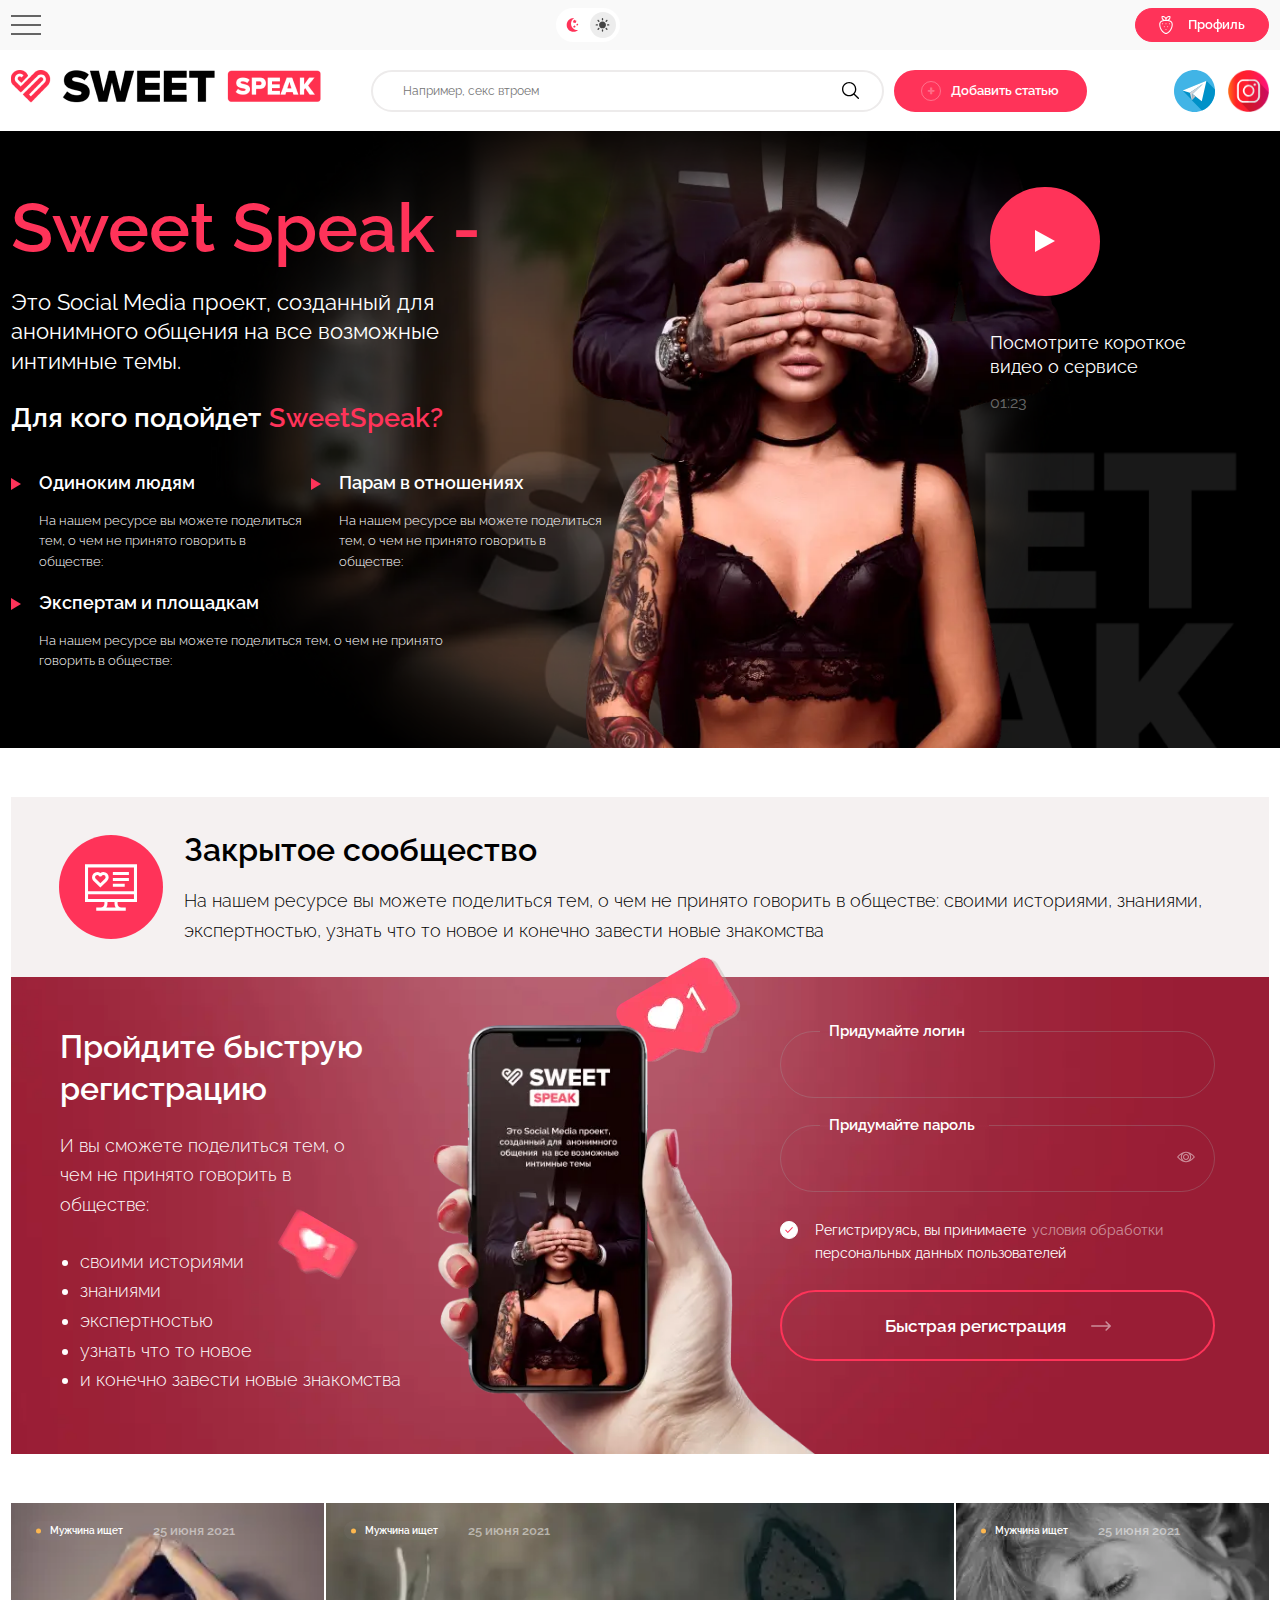
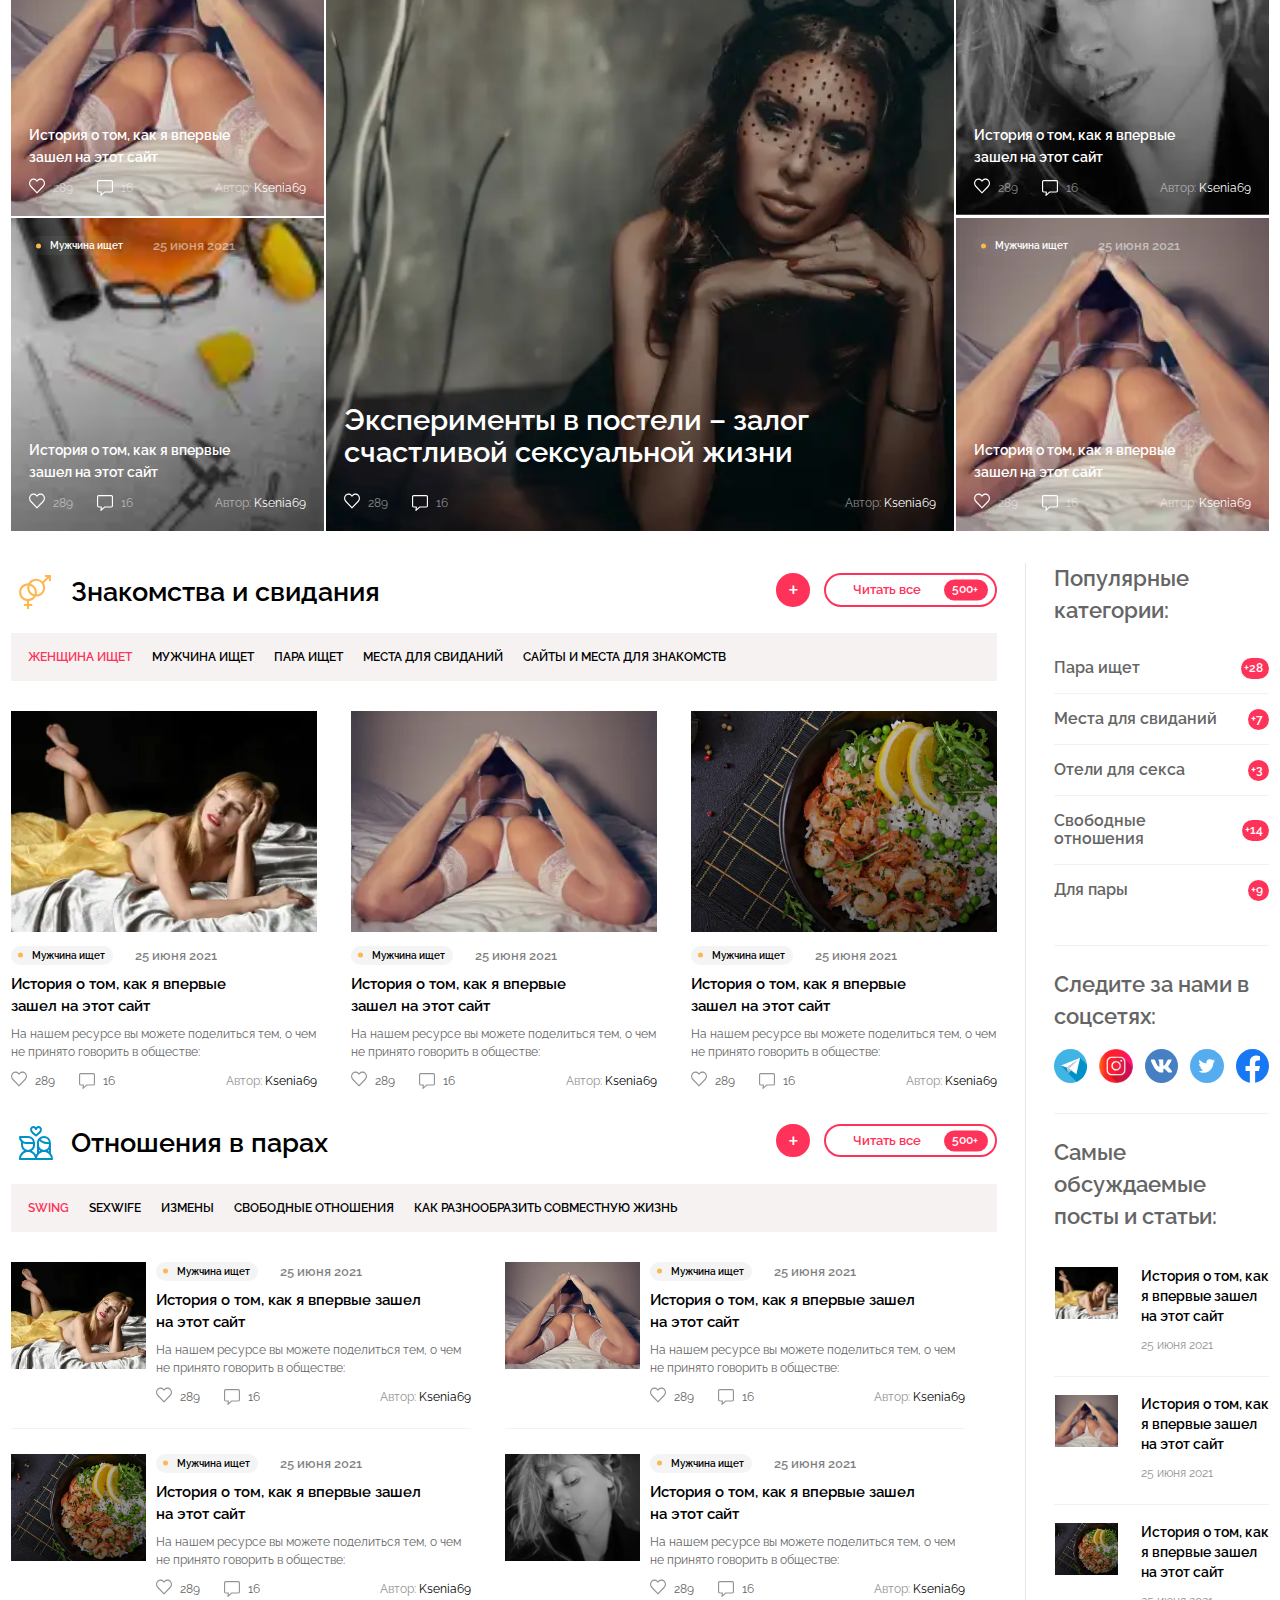
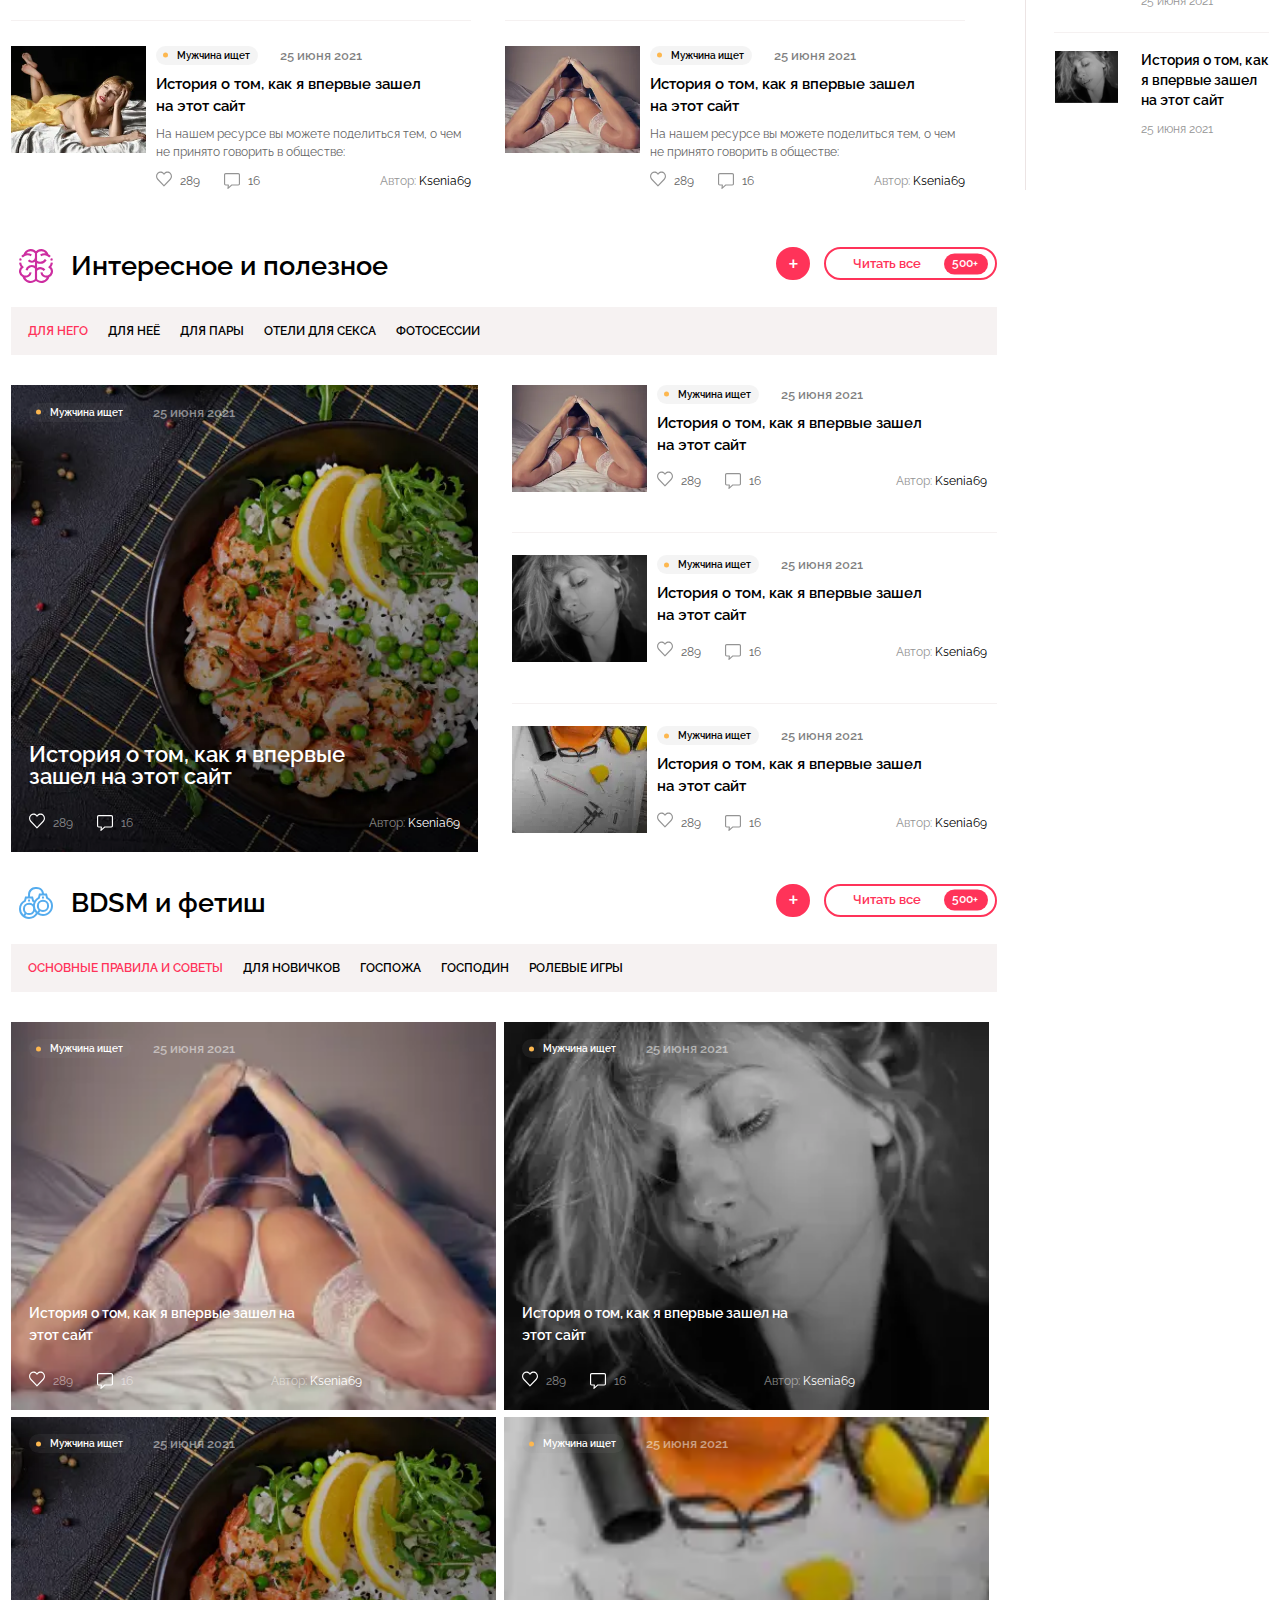
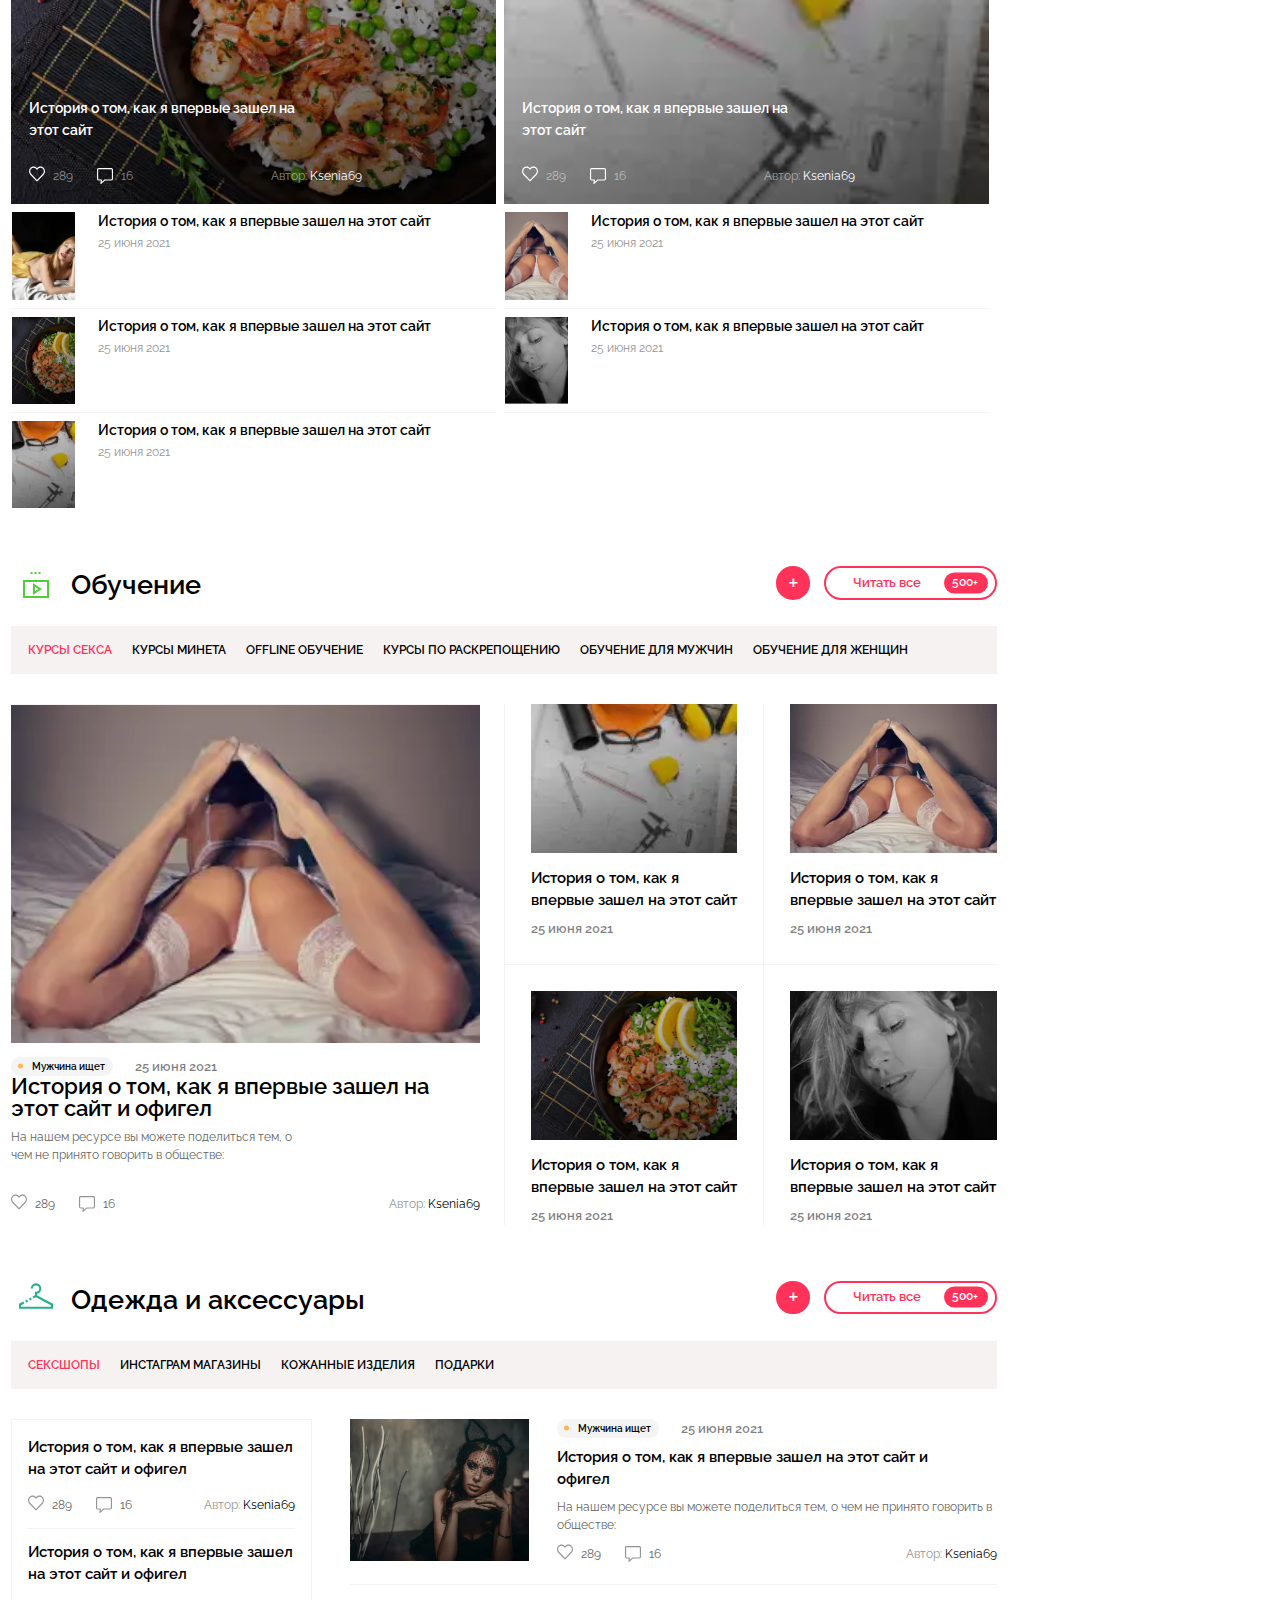
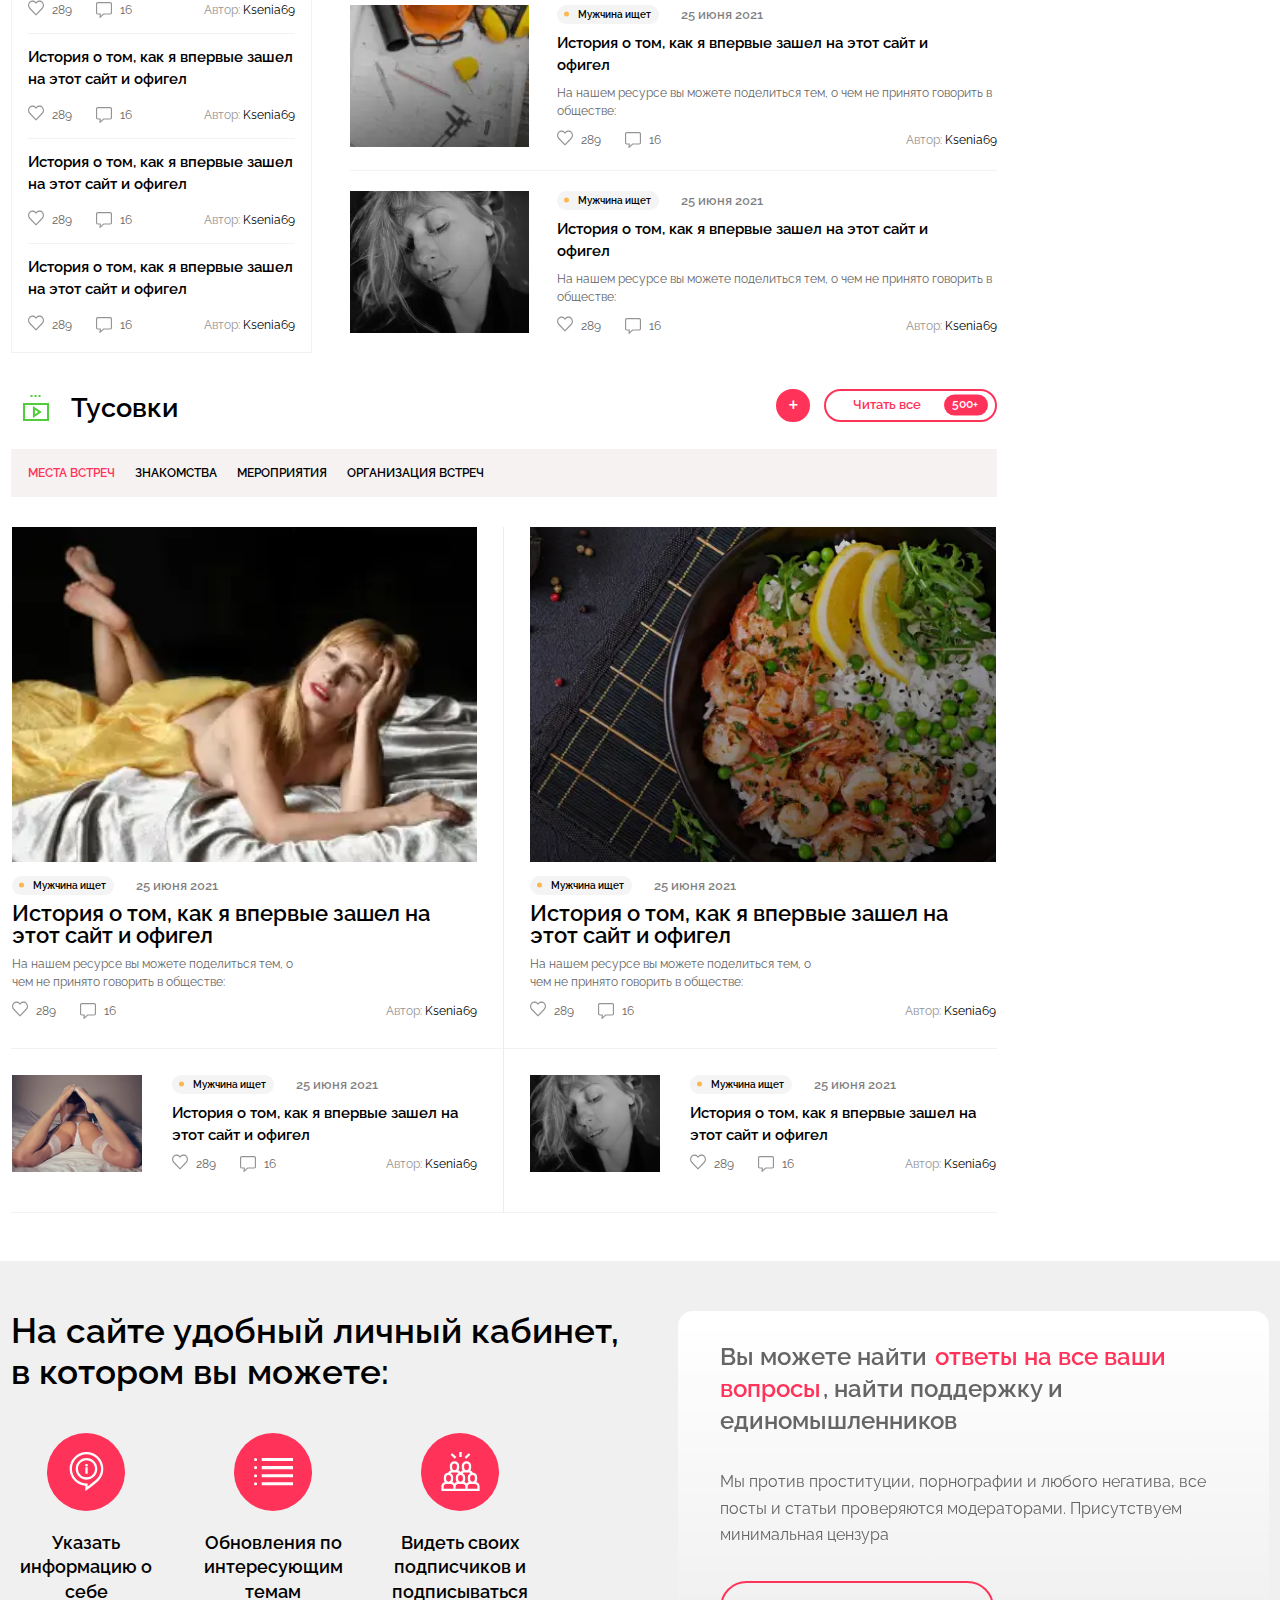
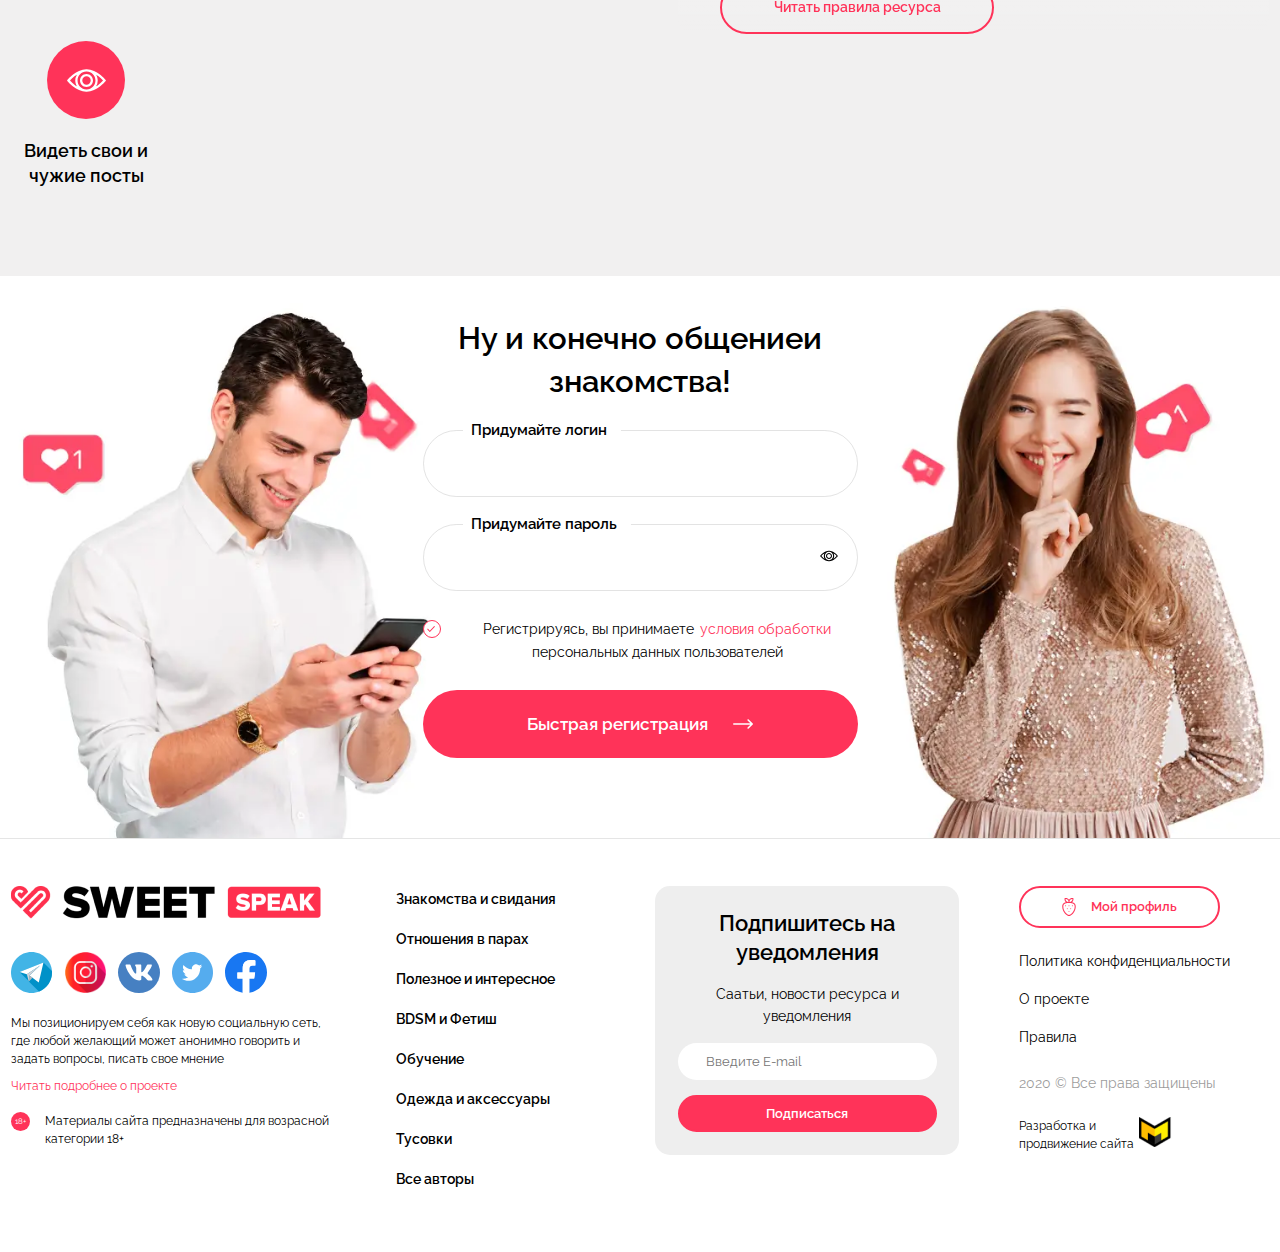
==== commit e2893492: "finish" ====
--- a/index.html
+++ b/index.html
@@ -67,11 +67,15 @@
 			</a>
 		</div>
 	</div>
+	<div class="header__stub"></div>
 	<div class="header__bottom">
 		<div class="header__container _container">
 			<div class="header__inner">
 				<a class="header__logo" href="#" title="На главную">
 					<img src="img/logo.png" alt="logotype" />
+				</a>
+				<a class="header__logo _white" href="#" title="На главную">
+					<img src="img/logo_white.png" alt="logotype" />
 				</a>
 				<form action="#" class="header__form">
 					<input type="text" class="header__input" placeholder="Например, секс втроем" required />
@@ -83,18 +87,18 @@
 				</form>
 			</div>
 			<div class="header__wrapper">
-				<a href="#" class="header__btn">
-					<span></span>
+				<a class="header__btn" href="#" title="Написать статью">
+					<span>+</span>
 					Добавить статью
 				</a>
 				<ul class="header__social social">
 					<li class="social__row">
-						<a class="social__link" href="#">
+						<a class="social__link" href="#" title="Наш telegram" target="_blank">
 							<img src="img/icons/telegram.svg" alt="telegram icon" />
 						</a>
 					</li>
 					<li class="social__row">
-						<a class="social__link" href="#">
+						<a class="social__link" href="#" title="Посетить страницу instagram" target="_blank">
 							<img src="img/icons/instagram.png" alt="instagram icon" />
 						</a>
 					</li>
@@ -104,6 +108,358 @@
 	</div>
 </header>
 			<main class="main">
+				<section class="top">
+					<div class="top__container _container">
+						<div class="top__body">
+							<h1 class="top__title">Sweet Speak -</h1>
+							<p class="top__descr">Это Social Media проект, созданный для анонимного общения на все возможные интимные темы.</p>
+							<h2 class="top__subtitle">Для кого подойдет<span class="accent_text">SweetSpeak?</span></h2>
+							<div class="top__wrapper">
+								<div class="top__item">
+									<div class="top__name">Одиноким людям</div>
+									<p class="top__subdescr">На нашем ресурсе вы можете поделиться тем, о чем не принято говорить в обществе:</p>
+								</div>
+								<div class="top__item">
+									<div class="top__name">Парам в отношениях</div>
+									<p class="top__subdescr">На нашем ресурсе вы можете поделиться тем, о чем не принято говорить в обществе:</p>
+								</div>
+								<div class="top__item">
+									<div class="top__name">Экспертам и площадкам</div>
+									<p class="top__subdescr">На нашем ресурсе вы можете поделиться тем, о чем не принято говорить в обществе:</p>
+								</div>
+							</div>
+							<div class="top__play play">
+								<a class="play__img" data-fancybox href="https://www.youtube.com/watch?v=_sI_Ps7JSEk&amp;autoplay=1&amp;rel=0&amp;controls=0&amp;showinfo=0" type="button" title="Посмотреть видео"></a>
+								<p class="play__descr">Посмотрите короткое видео о сервисе</p>
+								<span class="play__time">01:23</span>
+							</div>
+						</div>
+					</div>
+				</section>
+				<section class="registration-top">
+					<div class="registration-top__container _container">
+						<div class="registration-top__header">
+							<div class="registration-top__text">
+								<h2 class="registration-top__title">
+									<span class="registration-top__img">
+										<img src="img/icons/monitor.svg" alt="computer icon">
+									</span>Закрытое сообщество
+								</h2>
+								<p class="registration-top__descr">На нашем ресурсе вы можете поделиться тем, о чем не принято говорить в обществе: своими историями, знаниями, экспертностью, узнать что то новое и конечно завести новые знакомства</p>
+							</div>
+						</div>
+						<div class="registration-top__body">
+							<div class="registration-top__column column">
+								<h2 class="column__title">Пройдите быструю регистрацию</h2>
+								<p class="column__descr">И вы сможете поделиться тем, о чем не принято говорить в обществе:</p>
+								<ul class="column__list">
+									<li class="column__row">
+										своими историями
+									</li>
+									<li class="column__row">
+										знаниями
+									</li>
+									<li class="column__row">
+										экспертностью
+									</li>
+									<li class="column__row">
+										узнать что то новое
+									</li>
+									<li class="column__row">
+										и конечно завести новые знакомства
+									</li>
+								</ul>
+							</div>
+							<div class="registration-top__column">
+								<form action="#" class="registration-top__form form">
+									<div class="form__item">
+										<input class="form__input" id="inputBottomLogin" type="text" required />
+										<lable class="form__lable" for="inputBottomLogin">
+											Придумайте логин
+										</lable>
+									</div>
+									<div class="form__item">
+										<input class="form__input" id="inputBottomPassword" type="password" required />
+										<lable class="form__lable" for="inputBottomPassword">
+											Придумайте пароль
+										</lable>
+										<button class="switch_password" type="button" title="Позаказть/скрыть пароль" onclick="if (inputBottomPassword.type == 'text') inputBottomPassword.type = 'password';
+										else inputBottomPassword.type = 'text';">
+											<svg width="18" height="18" viewBox="0 0 45 45" fill="none" xmlns="http://www.w3.org/2000/svg">
+												<path d="M44.3412 21.6766C44.242 21.5527 41.869 18.608 38.0224 15.6344C35.7506 13.8781 33.4317 12.476 31.1304 11.4668C28.3331 10.2402 25.5523 9.59423 22.8586 9.54132C22.7395 9.53807 22.6201 9.53613 22.5001 9.53613C22.3802 9.53613 22.2608 9.53807 22.1417 9.54132C19.448 9.59414 16.6672 10.2401 13.8699 11.4668C11.5685 12.4759 9.24965 13.8781 6.97784 15.6344C3.13129 18.608 0.758323 21.5528 0.659182 21.6766L0 22.5003L0.659006 23.324C0.758147 23.448 3.1312 26.3927 6.97775 29.3663C9.24956 31.1225 11.5685 32.5246 13.8698 33.5338C16.6672 34.7604 19.4479 35.4064 22.1416 35.4593C22.2607 35.4626 22.3801 35.4645 22.5 35.4645C22.6199 35.4645 22.7393 35.4626 22.8584 35.4593C25.5521 35.4065 28.3329 34.7605 31.1302 33.5338C33.4316 32.5247 35.7504 31.1225 38.0222 29.3663C41.8688 26.3927 44.2419 23.448 44.341 23.324L45 22.5003L44.3412 21.6766ZM11.4456 29.2657C10.4095 28.6231 9.46665 27.9549 8.63951 27.3177C6.20642 25.4433 4.37451 23.547 3.431 22.5003C4.3746 21.4535 6.20642 19.5574 8.63951 17.6829C9.46665 17.0456 10.4094 16.3775 11.4456 15.7349C10.235 17.7056 9.53599 20.0228 9.53599 22.5003C9.53599 24.9779 10.2352 27.295 11.4456 29.2657ZM22.8162 32.8221C22.7109 32.8243 22.6057 32.8273 22.5001 32.8273C22.3944 32.8273 22.2892 32.8242 22.1839 32.8221C16.6354 32.6543 12.1732 28.0889 12.1732 22.5003C12.1732 16.9118 16.6354 12.3464 22.1839 12.1786C22.2892 12.1764 22.3944 12.1733 22.5001 12.1733C22.6057 12.1733 22.7109 12.1765 22.8162 12.1786C28.3648 12.3463 32.827 16.9118 32.827 22.5003C32.827 28.0889 28.3648 32.6542 22.8162 32.8221ZM36.3606 27.3177C35.5334 27.955 34.5908 28.6231 33.5545 29.2657C34.7651 27.295 35.4641 24.9779 35.4641 22.5003C35.4641 20.0228 34.765 17.7056 33.5545 15.7349C34.5906 16.3776 35.5334 17.0457 36.3606 17.6829C38.7937 19.5574 40.6255 21.4534 41.5691 22.5003C40.6255 23.5472 38.7937 25.4433 36.3606 27.3177Z" fill="#000" />
+												<path d="M22.5 15.0022C18.3655 15.0022 15.0017 18.366 15.0017 22.5005C15.0017 26.6351 18.3655 29.9989 22.5 29.9989C26.6346 29.9989 29.9984 26.6351 29.9984 22.5005C29.9984 18.366 26.6346 15.0022 22.5 15.0022ZM22.5 27.3618C19.8195 27.3618 17.6388 25.181 17.6388 22.5005C17.6388 19.82 19.8195 17.6393 22.5 17.6393C25.1805 17.6393 27.3613 19.82 27.3613 22.5005C27.3613 25.181 25.1805 27.3618 22.5 27.3618Z" fill="#000" />
+											</svg>
+										</button>
+									</div>
+									<div class="form__item-checkbox checkbox">
+										<input class="checkbox__input" id="formAgreement" name="agreement" type="checkbox" checked required>
+										<label class="checkbox__label" for="formAgreement">
+											<p class="form__agreement">
+												Регистрируясь, вы принимаете
+												<a class="accent_text accent_link" href="#" target="blank" title="Читать">
+													условия обработки
+												</a>
+												персональных данных пользователей
+											</p>
+										</label>
+									</div>
+									<button class="form__btn" type="submit">
+										<span>Быстрая регистрация</span>
+										<svg width="20" height="10" viewBox="0 0 20 10" fill="none" xmlns="http://www.w3.org/2000/svg">
+											<path d="M19.7709 4.44552C19.7706 4.44529 19.7704 4.44501 19.7702 4.44478L15.688 0.382282C15.3821 0.0779468 14.8875 0.0790793 14.5831 0.384938C14.2787 0.690758 14.2799 1.18541 14.5857 1.48978L17.3265 4.21728H0.78125C0.349766 4.21728 0 4.56704 0 4.99853C0 5.43001 0.349766 5.77978 0.78125 5.77978H17.3264L14.5857 8.50728C14.2799 8.81165 14.2788 9.3063 14.5831 9.61212C14.8875 9.91802 15.3822 9.91907 15.688 9.61477L19.7702 5.55228C19.7704 5.55204 19.7706 5.55177 19.7709 5.55154C20.0769 5.24615 20.0759 4.7499 19.7709 4.44552Z" fill="white" />
+										</svg>
+									</button>
+								</form>
+							</div>
+						</div>
+					</div>
+				</section>
+				<section class="popular">
+					<div class="popular__container _container">
+						<div class="popular__body">
+							<div class="popular__item _big _grid-1">
+								<article class="popular__card card">
+									<a class="card__image" href="#" title="Прочитать статью">
+										<picture class="card__picture">
+											<source type="image/webp" srcset="img/content/content_2.webp">
+											<img class="ibg" src="img/content/content_2.jpg" alt="name">
+										</picture>
+									</a>
+									<div class="card__content">
+										<a class="_big__link" href="#" title="Прочитать статью"></a>
+										<div class="card__info">
+											<div class="card__category">
+												Мужчина ищет
+											</div>
+											<div class="card__date">
+												25 июня 2021
+											</div>
+										</div>
+										<a class="card__title title-box" href="#" title="Прочитать статью">История о том, как я впервые зашел на этот сайт</a>
+										<div class="card__footer">
+											<div class="card__favorites favorites">
+												<button class="favorites__btn" type="button" title="Отметить как понравившееся">
+													<svg width="16" height="16" viewBox="0 0 16 16" fill="none" xmlns="http://www.w3.org/2000/svg">
+														<path d="M14.6915 1.96368C13.864 1.07414 12.7043 0.568009 11.4893 0.566133C10.2734 0.56754 9.11252 1.07341 8.28366 1.96311L8.00117 2.26161L7.71869 1.96311C6.07401 0.192983 3.30572 0.091327 1.53562 1.73601C1.45719 1.80892 1.38143 1.88464 1.30852 1.96311C-0.436174 3.84498 -0.436174 6.75332 1.30852 8.63519L7.58604 15.2552C7.80322 15.4845 8.16515 15.4943 8.39443 15.2771C8.40193 15.27 8.40924 15.2627 8.41634 15.2552L14.6916 8.63519C16.4361 6.75352 16.4361 3.84535 14.6915 1.96368ZM13.8641 7.84778H13.8636L8.00117 14.0309L2.13825 7.84778C0.805405 6.40986 0.805405 4.18787 2.13825 2.74995C3.34864 1.43808 5.39338 1.35582 6.70525 2.56621C6.76894 2.62498 6.83022 2.68626 6.88899 2.74995L7.58604 3.48533C7.81575 3.71357 8.18663 3.71357 8.41634 3.48533L9.11339 2.75052C10.3238 1.43865 12.3685 1.35639 13.6804 2.56678C13.7441 2.62555 13.8054 2.68683 13.8641 2.75052C15.2086 4.19072 15.2184 6.41676 13.8641 7.84778Z" fill="#949494" />
+													</svg>
+												</button>
+												<span class="favorites__quantity">
+													289
+												</span>
+											</div>
+											<a class="card__message message" href="#" title="Перейти в комментарии">
+												<svg width="16" height="16" viewBox="0 0 16 16" fill="none" xmlns="http://www.w3.org/2000/svg">
+													<path d="M14.2857 0H1.71428C0.767511 0 0 0.767511 0 1.71428V10.8571C0 11.8039 0.767511 12.5714 1.71428 12.5714H3.74287L3.43202 15.3657C3.39736 15.6794 3.62357 15.9618 3.93726 15.9964C4.09925 16.0143 4.26117 15.9622 4.38231 15.8531L8.02915 12.5714H14.2857C15.2325 12.5714 16 11.8039 16 10.8571V1.71428C16 0.767511 15.2325 0 14.2857 0ZM14.8571 10.8571C14.8571 11.1727 14.6013 11.4286 14.2857 11.4286H7.8097C7.66851 11.4286 7.53234 11.481 7.42741 11.5754L4.7337 14L4.94913 12.0634C4.98415 11.7498 4.75831 11.4672 4.44465 11.4321C4.42356 11.4298 4.40236 11.4286 4.38114 11.4286H1.71428C1.39868 11.4286 1.14285 11.1727 1.14285 10.8571V1.71428C1.14285 1.39868 1.39868 1.14285 1.71428 1.14285H14.2857C14.6013 1.14285 14.8572 1.39868 14.8572 1.71428V10.8571H14.8571Z" fill="#949494" />
+												</svg>
+												<span class="message__quantity">
+													16
+												</span>
+											</a>
+											<div class="card__autor autor">
+												Автор:
+												<span class="autor__name">
+													Ksenia69
+												</span>
+											</div>
+										</div>
+									</div>
+								</article>
+							</div>
+							<div class="popular__item _big _grid-2">
+								<article class="popular__card card">
+									<a class="card__image" href="#" title="Прочитать статью">
+										<picture class="card__picture">
+											<source type="image/webp" srcset="img/content/content_6.webp">
+											<img class="ibg" src="img/content/content_6.jpg" alt="name">
+										</picture>
+									</a>
+									<div class="card__content">
+										<a class="_big__link" href="#" title="Прочитать статью"></a>
+										<div class="card__info">
+											<div class="card__category">
+												Мужчина ищет
+											</div>
+											<div class="card__date">
+												25 июня 2021
+											</div>
+										</div>
+										<a class="card__title title-box" href="#" title="Прочитать статью">Эксперименты в постели – залог счастливой сексуальной жизни</a>
+										<div class="card__footer">
+											<div class="card__favorites favorites">
+												<button class="favorites__btn" type="button" title="Отметить как понравившееся">
+													<svg width="16" height="16" viewBox="0 0 16 16" fill="none" xmlns="http://www.w3.org/2000/svg">
+														<path d="M14.6915 1.96368C13.864 1.07414 12.7043 0.568009 11.4893 0.566133C10.2734 0.56754 9.11252 1.07341 8.28366 1.96311L8.00117 2.26161L7.71869 1.96311C6.07401 0.192983 3.30572 0.091327 1.53562 1.73601C1.45719 1.80892 1.38143 1.88464 1.30852 1.96311C-0.436174 3.84498 -0.436174 6.75332 1.30852 8.63519L7.58604 15.2552C7.80322 15.4845 8.16515 15.4943 8.39443 15.2771C8.40193 15.27 8.40924 15.2627 8.41634 15.2552L14.6916 8.63519C16.4361 6.75352 16.4361 3.84535 14.6915 1.96368ZM13.8641 7.84778H13.8636L8.00117 14.0309L2.13825 7.84778C0.805405 6.40986 0.805405 4.18787 2.13825 2.74995C3.34864 1.43808 5.39338 1.35582 6.70525 2.56621C6.76894 2.62498 6.83022 2.68626 6.88899 2.74995L7.58604 3.48533C7.81575 3.71357 8.18663 3.71357 8.41634 3.48533L9.11339 2.75052C10.3238 1.43865 12.3685 1.35639 13.6804 2.56678C13.7441 2.62555 13.8054 2.68683 13.8641 2.75052C15.2086 4.19072 15.2184 6.41676 13.8641 7.84778Z" fill="#949494" />
+													</svg>
+												</button>
+												<span class="favorites__quantity">
+													289
+												</span>
+											</div>
+											<a class="card__message message" href="#" title="Перейти в комментарии">
+												<svg width="16" height="16" viewBox="0 0 16 16" fill="none" xmlns="http://www.w3.org/2000/svg">
+													<path d="M14.2857 0H1.71428C0.767511 0 0 0.767511 0 1.71428V10.8571C0 11.8039 0.767511 12.5714 1.71428 12.5714H3.74287L3.43202 15.3657C3.39736 15.6794 3.62357 15.9618 3.93726 15.9964C4.09925 16.0143 4.26117 15.9622 4.38231 15.8531L8.02915 12.5714H14.2857C15.2325 12.5714 16 11.8039 16 10.8571V1.71428C16 0.767511 15.2325 0 14.2857 0ZM14.8571 10.8571C14.8571 11.1727 14.6013 11.4286 14.2857 11.4286H7.8097C7.66851 11.4286 7.53234 11.481 7.42741 11.5754L4.7337 14L4.94913 12.0634C4.98415 11.7498 4.75831 11.4672 4.44465 11.4321C4.42356 11.4298 4.40236 11.4286 4.38114 11.4286H1.71428C1.39868 11.4286 1.14285 11.1727 1.14285 10.8571V1.71428C1.14285 1.39868 1.39868 1.14285 1.71428 1.14285H14.2857C14.6013 1.14285 14.8572 1.39868 14.8572 1.71428V10.8571H14.8571Z" fill="#949494" />
+												</svg>
+												<span class="message__quantity">
+													16
+												</span>
+											</a>
+											<div class="card__autor autor">
+												Автор:
+												<span class="autor__name">
+													Ksenia69
+												</span>
+											</div>
+										</div>
+									</div>
+								</article>
+							</div>
+							<div class="popular__item _big _grid-1">
+								<article class="popular__card card">
+									<a class="card__image" href="#" title="Прочитать статью">
+										<picture class="card__picture">
+											<source type="image/webp" srcset="img/content/content_4.webp">
+											<img class="ibg" src="img/content/content_4.jpg" alt="name">
+										</picture>
+									</a>
+									<div class="card__content">
+										<a class="_big__link" href="#" title="Прочитать статью"></a>
+										<div class="card__info">
+											<div class="card__category">
+												Мужчина ищет
+											</div>
+											<div class="card__date">
+												25 июня 2021
+											</div>
+										</div>
+										<a class="card__title title-box" href="#" title="Прочитать статью">История о том, как я впервые зашел на этот сайт</a>
+										<div class="card__footer">
+											<div class="card__favorites favorites">
+												<button class="favorites__btn" type="button" title="Отметить как понравившееся">
+													<svg width="16" height="16" viewBox="0 0 16 16" fill="none" xmlns="http://www.w3.org/2000/svg">
+														<path d="M14.6915 1.96368C13.864 1.07414 12.7043 0.568009 11.4893 0.566133C10.2734 0.56754 9.11252 1.07341 8.28366 1.96311L8.00117 2.26161L7.71869 1.96311C6.07401 0.192983 3.30572 0.091327 1.53562 1.73601C1.45719 1.80892 1.38143 1.88464 1.30852 1.96311C-0.436174 3.84498 -0.436174 6.75332 1.30852 8.63519L7.58604 15.2552C7.80322 15.4845 8.16515 15.4943 8.39443 15.2771C8.40193 15.27 8.40924 15.2627 8.41634 15.2552L14.6916 8.63519C16.4361 6.75352 16.4361 3.84535 14.6915 1.96368ZM13.8641 7.84778H13.8636L8.00117 14.0309L2.13825 7.84778C0.805405 6.40986 0.805405 4.18787 2.13825 2.74995C3.34864 1.43808 5.39338 1.35582 6.70525 2.56621C6.76894 2.62498 6.83022 2.68626 6.88899 2.74995L7.58604 3.48533C7.81575 3.71357 8.18663 3.71357 8.41634 3.48533L9.11339 2.75052C10.3238 1.43865 12.3685 1.35639 13.6804 2.56678C13.7441 2.62555 13.8054 2.68683 13.8641 2.75052C15.2086 4.19072 15.2184 6.41676 13.8641 7.84778Z" fill="#949494" />
+													</svg>
+												</button>
+												<span class="favorites__quantity">
+													289
+												</span>
+											</div>
+											<a class="card__message message" href="#" title="Перейти в комментарии">
+												<svg width="16" height="16" viewBox="0 0 16 16" fill="none" xmlns="http://www.w3.org/2000/svg">
+													<path d="M14.2857 0H1.71428C0.767511 0 0 0.767511 0 1.71428V10.8571C0 11.8039 0.767511 12.5714 1.71428 12.5714H3.74287L3.43202 15.3657C3.39736 15.6794 3.62357 15.9618 3.93726 15.9964C4.09925 16.0143 4.26117 15.9622 4.38231 15.8531L8.02915 12.5714H14.2857C15.2325 12.5714 16 11.8039 16 10.8571V1.71428C16 0.767511 15.2325 0 14.2857 0ZM14.8571 10.8571C14.8571 11.1727 14.6013 11.4286 14.2857 11.4286H7.8097C7.66851 11.4286 7.53234 11.481 7.42741 11.5754L4.7337 14L4.94913 12.0634C4.98415 11.7498 4.75831 11.4672 4.44465 11.4321C4.42356 11.4298 4.40236 11.4286 4.38114 11.4286H1.71428C1.39868 11.4286 1.14285 11.1727 1.14285 10.8571V1.71428C1.14285 1.39868 1.39868 1.14285 1.71428 1.14285H14.2857C14.6013 1.14285 14.8572 1.39868 14.8572 1.71428V10.8571H14.8571Z" fill="#949494" />
+												</svg>
+												<span class="message__quantity">
+													16
+												</span>
+											</a>
+											<div class="card__autor autor">
+												Автор:
+												<span class="autor__name">
+													Ksenia69
+												</span>
+											</div>
+										</div>
+									</div>
+								</article>
+							</div>
+							<div class="popular__item _big _grid-1">
+								<article class="popular__card card">
+									<a class="card__image" href="#" title="Прочитать статью">
+										<picture class="card__picture">
+											<source type="image/webp" srcset="img/content/content_5.webp">
+											<img class="ibg" src="img/content/content_5.jpg" alt="name">
+										</picture>
+									</a>
+									<div class="card__content">
+										<a class="_big__link" href="#" title="Прочитать статью"></a>
+										<div class="card__info">
+											<div class="card__category">
+												Мужчина ищет
+											</div>
+											<div class="card__date">
+												25 июня 2021
+											</div>
+										</div>
+										<a class="card__title title-box" href="#" title="Прочитать статью">История о том, как я впервые зашел на этот сайт</a>
+										<div class="card__footer">
+											<div class="card__favorites favorites">
+												<button class="favorites__btn" type="button" title="Отметить как понравившееся">
+													<svg width="16" height="16" viewBox="0 0 16 16" fill="none" xmlns="http://www.w3.org/2000/svg">
+														<path d="M14.6915 1.96368C13.864 1.07414 12.7043 0.568009 11.4893 0.566133C10.2734 0.56754 9.11252 1.07341 8.28366 1.96311L8.00117 2.26161L7.71869 1.96311C6.07401 0.192983 3.30572 0.091327 1.53562 1.73601C1.45719 1.80892 1.38143 1.88464 1.30852 1.96311C-0.436174 3.84498 -0.436174 6.75332 1.30852 8.63519L7.58604 15.2552C7.80322 15.4845 8.16515 15.4943 8.39443 15.2771C8.40193 15.27 8.40924 15.2627 8.41634 15.2552L14.6916 8.63519C16.4361 6.75352 16.4361 3.84535 14.6915 1.96368ZM13.8641 7.84778H13.8636L8.00117 14.0309L2.13825 7.84778C0.805405 6.40986 0.805405 4.18787 2.13825 2.74995C3.34864 1.43808 5.39338 1.35582 6.70525 2.56621C6.76894 2.62498 6.83022 2.68626 6.88899 2.74995L7.58604 3.48533C7.81575 3.71357 8.18663 3.71357 8.41634 3.48533L9.11339 2.75052C10.3238 1.43865 12.3685 1.35639 13.6804 2.56678C13.7441 2.62555 13.8054 2.68683 13.8641 2.75052C15.2086 4.19072 15.2184 6.41676 13.8641 7.84778Z" fill="#949494" />
+													</svg>
+												</button>
+												<span class="favorites__quantity">
+													289
+												</span>
+											</div>
+											<a class="card__message message" href="#" title="Перейти в комментарии">
+												<svg width="16" height="16" viewBox="0 0 16 16" fill="none" xmlns="http://www.w3.org/2000/svg">
+													<path d="M14.2857 0H1.71428C0.767511 0 0 0.767511 0 1.71428V10.8571C0 11.8039 0.767511 12.5714 1.71428 12.5714H3.74287L3.43202 15.3657C3.39736 15.6794 3.62357 15.9618 3.93726 15.9964C4.09925 16.0143 4.26117 15.9622 4.38231 15.8531L8.02915 12.5714H14.2857C15.2325 12.5714 16 11.8039 16 10.8571V1.71428C16 0.767511 15.2325 0 14.2857 0ZM14.8571 10.8571C14.8571 11.1727 14.6013 11.4286 14.2857 11.4286H7.8097C7.66851 11.4286 7.53234 11.481 7.42741 11.5754L4.7337 14L4.94913 12.0634C4.98415 11.7498 4.75831 11.4672 4.44465 11.4321C4.42356 11.4298 4.40236 11.4286 4.38114 11.4286H1.71428C1.39868 11.4286 1.14285 11.1727 1.14285 10.8571V1.71428C1.14285 1.39868 1.39868 1.14285 1.71428 1.14285H14.2857C14.6013 1.14285 14.8572 1.39868 14.8572 1.71428V10.8571H14.8571Z" fill="#949494" />
+												</svg>
+												<span class="message__quantity">
+													16
+												</span>
+											</a>
+											<div class="card__autor autor">
+												Автор:
+												<span class="autor__name">
+													Ksenia69
+												</span>
+											</div>
+										</div>
+									</div>
+								</article>
+							</div>
+							<div class="popular__item _big _grid-1">
+								<article class="popular__card card">
+									<a class="card__image" href="#" title="Прочитать статью">
+										<picture class="card__picture">
+											<source type="image/webp" srcset="img/content/content_2.webp">
+											<img class="ibg" src="img/content/content_2.jpg" alt="name">
+										</picture>
+									</a>
+									<div class="card__content">
+										<a class="_big__link" href="#" title="Прочитать статью"></a>
+										<div class="card__info">
+											<div class="card__category">
+												Мужчина ищет
+											</div>
+											<div class="card__date">
+												25 июня 2021
+											</div>
+										</div>
+										<a class="card__title title-box" href="#" title="Прочитать статью">История о том, как я впервые зашел на этот сайт</a>
+										<div class="card__footer">
+											<div class="card__favorites favorites">
+												<button class="favorites__btn" type="button" title="Отметить как понравившееся">
+													<svg width="16" height="16" viewBox="0 0 16 16" fill="none" xmlns="http://www.w3.org/2000/svg">
+														<path d="M14.6915 1.96368C13.864 1.07414 12.7043 0.568009 11.4893 0.566133C10.2734 0.56754 9.11252 1.07341 8.28366 1.96311L8.00117 2.26161L7.71869 1.96311C6.07401 0.192983 3.30572 0.091327 1.53562 1.73601C1.45719 1.80892 1.38143 1.88464 1.30852 1.96311C-0.436174 3.84498 -0.436174 6.75332 1.30852 8.63519L7.58604 15.2552C7.80322 15.4845 8.16515 15.4943 8.39443 15.2771C8.40193 15.27 8.40924 15.2627 8.41634 15.2552L14.6916 8.63519C16.4361 6.75352 16.4361 3.84535 14.6915 1.96368ZM13.8641 7.84778H13.8636L8.00117 14.0309L2.13825 7.84778C0.805405 6.40986 0.805405 4.18787 2.13825 2.74995C3.34864 1.43808 5.39338 1.35582 6.70525 2.56621C6.76894 2.62498 6.83022 2.68626 6.88899 2.74995L7.58604 3.48533C7.81575 3.71357 8.18663 3.71357 8.41634 3.48533L9.11339 2.75052C10.3238 1.43865 12.3685 1.35639 13.6804 2.56678C13.7441 2.62555 13.8054 2.68683 13.8641 2.75052C15.2086 4.19072 15.2184 6.41676 13.8641 7.84778Z" fill="#949494" />
+													</svg>
+												</button>
+												<span class="favorites__quantity">
+													289
+												</span>
+											</div>
+											<a class="card__message message" href="#" title="Перейти в комментарии">
+												<svg width="16" height="16" viewBox="0 0 16 16" fill="none" xmlns="http://www.w3.org/2000/svg">
+													<path d="M14.2857 0H1.71428C0.767511 0 0 0.767511 0 1.71428V10.8571C0 11.8039 0.767511 12.5714 1.71428 12.5714H3.74287L3.43202 15.3657C3.39736 15.6794 3.62357 15.9618 3.93726 15.9964C4.09925 16.0143 4.26117 15.9622 4.38231 15.8531L8.02915 12.5714H14.2857C15.2325 12.5714 16 11.8039 16 10.8571V1.71428C16 0.767511 15.2325 0 14.2857 0ZM14.8571 10.8571C14.8571 11.1727 14.6013 11.4286 14.2857 11.4286H7.8097C7.66851 11.4286 7.53234 11.481 7.42741 11.5754L4.7337 14L4.94913 12.0634C4.98415 11.7498 4.75831 11.4672 4.44465 11.4321C4.42356 11.4298 4.40236 11.4286 4.38114 11.4286H1.71428C1.39868 11.4286 1.14285 11.1727 1.14285 10.8571V1.71428C1.14285 1.39868 1.39868 1.14285 1.71428 1.14285H14.2857C14.6013 1.14285 14.8572 1.39868 14.8572 1.71428V10.8571H14.8571Z" fill="#949494" />
+												</svg>
+												<span class="message__quantity">
+													16
+												</span>
+											</a>
+											<div class="card__autor autor">
+												Автор:
+												<span class="autor__name">
+													Ksenia69
+												</span>
+											</div>
+										</div>
+									</div>
+								</article>
+							</div>
+						</div>
+					</div>
+				</section>
 				<div class="home__container _container">
 					<div class="home__wrapper">
 						<div class="home__content">
@@ -165,9 +521,7 @@
 																25 июня 2021
 															</div>
 														</div>
-														<a class="card__title title-box" href="#" title="Проситать статью">
-															История о том, как я впервые зашел на этот сайт
-														</a>
+														<a class="card__title title-box" href="#" title="Прочитать статью">История о том, как я впервые зашел на этот сайт</a>
 														<p class="card__descr">На нашем ресурсе вы можете поделиться тем, о чем не принято говорить в обществе:</p>
 														<div class="card__footer">
 															<div class="card__favorites favorites">
@@ -213,9 +567,7 @@
 																25 июня 2021
 															</div>
 														</div>
-														<a class="card__title title-box" href="#" title="Проситать статью">
-															История о том, как я впервые зашел на этот сайт
-														</a>
+														<a class="card__title title-box" href="#" title="Прочитать статью">История о том, как я впервые зашел на этот сайт</a>
 														<p class="card__descr">На нашем ресурсе вы можете поделиться тем, о чем не принято говорить в обществе:</p>
 														<div class="card__footer">
 															<div class="card__favorites favorites">
@@ -261,9 +613,7 @@
 																25 июня 2021
 															</div>
 														</div>
-														<a class="card__title title-box" href="#" title="Проситать статью">
-															История о том, как я впервые зашел на этот сайт
-														</a>
+														<a class="card__title title-box" href="#" title="Прочитать статью">История о том, как я впервые зашел на этот сайт</a>
 														<p class="card__descr">На нашем ресурсе вы можете поделиться тем, о чем не принято говорить в обществе:</p>
 														<div class="card__footer">
 															<div class="card__favorites favorites">
@@ -313,9 +663,7 @@
 																25 июня 2021
 															</div>
 														</div>
-														<a class="card__title title-box" href="#" title="Проситать статью">
-															История о том, как я впервые зашел на этот сайт
-														</a>
+														<a class="card__title title-box" href="#" title="Прочитать статью">История о том, как я впервые зашел на этот сайт</a>
 														<p class="card__descr">На нашем ресурсе вы можете поделиться тем, о чем не принято говорить в обществе:</p>
 														<div class="card__footer">
 															<div class="card__favorites favorites">
@@ -361,9 +709,7 @@
 																25 июня 2021
 															</div>
 														</div>
-														<a class="card__title title-box" href="#" title="Проситать статью">
-															История о том, как я впервые зашел на этот сайт
-														</a>
+														<a class="card__title title-box" href="#" title="Прочитать статью">История о том, как я впервые зашел на этот сайт</a>
 														<p class="card__descr">На нашем ресурсе вы можете поделиться тем, о чем не принято говорить в обществе:</p>
 														<div class="card__footer">
 															<div class="card__favorites favorites">
@@ -409,9 +755,7 @@
 																25 июня 2021
 															</div>
 														</div>
-														<a class="card__title title-box" href="#" title="Проситать статью">
-															История о том, как я впервые зашел на этот сайт
-														</a>
+														<a class="card__title title-box" href="#" title="Прочитать статью">История о том, как я впервые зашел на этот сайт</a>
 														<p class="card__descr">На нашем ресурсе вы можете поделиться тем, о чем не принято говорить в обществе:</p>
 														<div class="card__footer">
 															<div class="card__favorites favorites">
@@ -461,9 +805,7 @@
 																25 июня 2021
 															</div>
 														</div>
-														<a class="card__title title-box" href="#" title="Проситать статью">
-															История о том, как я впервые зашел на этот сайт
-														</a>
+														<a class="card__title title-box" href="#" title="Прочитать статью">История о том, как я впервые зашел на этот сайт</a>
 														<p class="card__descr">На нашем ресурсе вы можете поделиться тем, о чем не принято говорить в обществе:</p>
 														<div class="card__footer">
 															<div class="card__favorites favorites">
@@ -509,9 +851,7 @@
 																25 июня 2021
 															</div>
 														</div>
-														<a class="card__title title-box" href="#" title="Проситать статью">
-															История о том, как я впервые зашел на этот сайт
-														</a>
+														<a class="card__title title-box" href="#" title="Прочитать статью">История о том, как я впервые зашел на этот сайт</a>
 														<p class="card__descr">На нашем ресурсе вы можете поделиться тем, о чем не принято говорить в обществе:</p>
 														<div class="card__footer">
 															<div class="card__favorites favorites">
@@ -557,9 +897,7 @@
 																25 июня 2021
 															</div>
 														</div>
-														<a class="card__title title-box" href="#" title="Проситать статью">
-															История о том, как я впервые зашел на этот сайт
-														</a>
+														<a class="card__title title-box" href="#" title="Прочитать статью">История о том, как я впервые зашел на этот сайт</a>
 														<p class="card__descr">На нашем ресурсе вы можете поделиться тем, о чем не принято говорить в обществе:</p>
 														<div class="card__footer">
 															<div class="card__favorites favorites">
@@ -609,9 +947,7 @@
 																25 июня 2021
 															</div>
 														</div>
-														<a class="card__title title-box" href="#" title="Проситать статью">
-															История о том, как я впервые зашел на этот сайт
-														</a>
+														<a class="card__title title-box" href="#" title="Прочитать статью">История о том, как я впервые зашел на этот сайт</a>
 														<p class="card__descr">На нашем ресурсе вы можете поделиться тем, о чем не принято говорить в обществе:</p>
 														<div class="card__footer">
 															<div class="card__favorites favorites">
@@ -657,9 +993,7 @@
 																25 июня 2021
 															</div>
 														</div>
-														<a class="card__title title-box" href="#" title="Проситать статью">
-															История о том, как я впервые зашел на этот сайт
-														</a>
+														<a class="card__title title-box" href="#" title="Прочитать статью">История о том, как я впервые зашел на этот сайт</a>
 														<p class="card__descr">На нашем ресурсе вы можете поделиться тем, о чем не принято говорить в обществе:</p>
 														<div class="card__footer">
 															<div class="card__favorites favorites">
@@ -705,9 +1039,7 @@
 																25 июня 2021
 															</div>
 														</div>
-														<a class="card__title title-box" href="#" title="Проситать статью">
-															История о том, как я впервые зашел на этот сайт
-														</a>
+														<a class="card__title title-box" href="#" title="Прочитать статью">История о том, как я впервые зашел на этот сайт</a>
 														<p class="card__descr">На нашем ресурсе вы можете поделиться тем, о чем не принято говорить в обществе:</p>
 														<div class="card__footer">
 															<div class="card__favorites favorites">
@@ -757,9 +1089,7 @@
 																25 июня 2021
 															</div>
 														</div>
-														<a class="card__title title-box" href="#" title="Проситать статью">
-															История о том, как я впервые зашел на этот сайт
-														</a>
+														<a class="card__title title-box" href="#" title="Прочитать статью">История о том, как я впервые зашел на этот сайт</a>
 														<p class="card__descr">На нашем ресурсе вы можете поделиться тем, о чем не принято говорить в обществе:</p>
 														<div class="card__footer">
 															<div class="card__favorites favorites">
@@ -805,9 +1135,7 @@
 																25 июня 2021
 															</div>
 														</div>
-														<a class="card__title title-box" href="#" title="Проситать статью">
-															История о том, как я впервые зашел на этот сайт
-														</a>
+														<a class="card__title title-box" href="#" title="Прочитать статью">История о том, как я впервые зашел на этот сайт</a>
 														<p class="card__descr">На нашем ресурсе вы можете поделиться тем, о чем не принято говорить в обществе:</p>
 														<div class="card__footer">
 															<div class="card__favorites favorites">
@@ -853,9 +1181,7 @@
 																25 июня 2021
 															</div>
 														</div>
-														<a class="card__title title-box" href="#" title="Проситать статью">
-															История о том, как я впервые зашел на этот сайт
-														</a>
+														<a class="card__title title-box" href="#" title="Прочитать статью">История о том, как я впервые зашел на этот сайт</a>
 														<p class="card__descr">На нашем ресурсе вы можете поделиться тем, о чем не принято говорить в обществе:</p>
 														<div class="card__footer">
 															<div class="card__favorites favorites">
@@ -948,9 +1274,7 @@
 																25 июня 2021
 															</div>
 														</div>
-														<a class="card__title title-box" href="#" title="Проситать статью">
-															История о том, как я впервые зашел на этот сайт
-														</a>
+														<a class="card__title title-box" href="#" title="Прочитать статью">История о том, как я впервые зашел на этот сайт</a>
 														<p class="card__descr">На нашем ресурсе вы можете поделиться тем, о чем не принято говорить в обществе:</p>
 														<div class="card__footer">
 															<div class="card__favorites favorites">
@@ -996,9 +1320,7 @@
 																25 июня 2021
 															</div>
 														</div>
-														<a class="card__title title-box" href="#" title="Проситать статью">
-															История о том, как я впервые зашел на этот сайт
-														</a>
+														<a class="card__title title-box" href="#" title="Прочитать статью">История о том, как я впервые зашел на этот сайт</a>
 														<p class="card__descr">На нашем ресурсе вы можете поделиться тем, о чем не принято говорить в обществе:</p>
 														<div class="card__footer">
 															<div class="card__favorites favorites">
@@ -1044,9 +1366,7 @@
 																25 июня 2021
 															</div>
 														</div>
-														<a class="card__title title-box" href="#" title="Проситать статью">
-															История о том, как я впервые зашел на этот сайт
-														</a>
+														<a class="card__title title-box" href="#" title="Прочитать статью">История о том, как я впервые зашел на этот сайт</a>
 														<p class="card__descr">На нашем ресурсе вы можете поделиться тем, о чем не принято говорить в обществе:</p>
 														<div class="card__footer">
 															<div class="card__favorites favorites">
@@ -1092,9 +1412,7 @@
 																25 июня 2021
 															</div>
 														</div>
-														<a class="card__title title-box" href="#" title="Проситать статью">
-															История о том, как я впервые зашел на этот сайт
-														</a>
+														<a class="card__title title-box" href="#" title="Прочитать статью">История о том, как я впервые зашел на этот сайт</a>
 														<p class="card__descr">На нашем ресурсе вы можете поделиться тем, о чем не принято говорить в обществе:</p>
 														<div class="card__footer">
 															<div class="card__favorites favorites">
@@ -1140,9 +1458,7 @@
 																25 июня 2021
 															</div>
 														</div>
-														<a class="card__title title-box" href="#" title="Проситать статью">
-															История о том, как я впервые зашел на этот сайт
-														</a>
+														<a class="card__title title-box" href="#" title="Прочитать статью">История о том, как я впервые зашел на этот сайт</a>
 														<p class="card__descr">На нашем ресурсе вы можете поделиться тем, о чем не принято говорить в обществе:</p>
 														<div class="card__footer">
 															<div class="card__favorites favorites">
@@ -1188,9 +1504,7 @@
 																25 июня 2021
 															</div>
 														</div>
-														<a class="card__title title-box" href="#" title="Проситать статью">
-															История о том, как я впервые зашел на этот сайт
-														</a>
+														<a class="card__title title-box" href="#" title="Прочитать статью">История о том, как я впервые зашел на этот сайт</a>
 														<p class="card__descr">На нашем ресурсе вы можете поделиться тем, о чем не принято говорить в обществе:</p>
 														<div class="card__footer">
 															<div class="card__favorites favorites">
@@ -1240,9 +1554,7 @@
 																25 июня 2021
 															</div>
 														</div>
-														<a class="card__title title-box" href="#" title="Проситать статью">
-															История о том, как я впервые зашел на этот сайт
-														</a>
+														<a class="card__title title-box" href="#" title="Прочитать статью">История о том, как я впервые зашел на этот сайт</a>
 														<p class="card__descr">На нашем ресурсе вы можете поделиться тем, о чем не принято говорить в обществе:</p>
 														<div class="card__footer">
 															<div class="card__favorites favorites">
@@ -1288,9 +1600,7 @@
 																25 июня 2021
 															</div>
 														</div>
-														<a class="card__title title-box" href="#" title="Проситать статью">
-															История о том, как я впервые зашел на этот сайт
-														</a>
+														<a class="card__title title-box" href="#" title="Прочитать статью">История о том, как я впервые зашел на этот сайт</a>
 														<p class="card__descr">На нашем ресурсе вы можете поделиться тем, о чем не принято говорить в обществе:</p>
 														<div class="card__footer">
 															<div class="card__favorites favorites">
@@ -1336,9 +1646,7 @@
 																25 июня 2021
 															</div>
 														</div>
-														<a class="card__title title-box" href="#" title="Проситать статью">
-															История о том, как я впервые зашел на этот сайт
-														</a>
+														<a class="card__title title-box" href="#" title="Прочитать статью">История о том, как я впервые зашел на этот сайт</a>
 														<p class="card__descr">На нашем ресурсе вы можете поделиться тем, о чем не принято говорить в обществе:</p>
 														<div class="card__footer">
 															<div class="card__favorites favorites">
@@ -1384,9 +1692,7 @@
 																25 июня 2021
 															</div>
 														</div>
-														<a class="card__title title-box" href="#" title="Проситать статью">
-															История о том, как я впервые зашел на этот сайт
-														</a>
+														<a class="card__title title-box" href="#" title="Прочитать статью">История о том, как я впервые зашел на этот сайт</a>
 														<p class="card__descr">На нашем ресурсе вы можете поделиться тем, о чем не принято говорить в обществе:</p>
 														<div class="card__footer">
 															<div class="card__favorites favorites">
@@ -1432,9 +1738,7 @@
 																25 июня 2021
 															</div>
 														</div>
-														<a class="card__title title-box" href="#" title="Проситать статью">
-															История о том, как я впервые зашел на этот сайт
-														</a>
+														<a class="card__title title-box" href="#" title="Прочитать статью">История о том, как я впервые зашел на этот сайт</a>
 														<p class="card__descr">На нашем ресурсе вы можете поделиться тем, о чем не принято говорить в обществе:</p>
 														<div class="card__footer">
 															<div class="card__favorites favorites">
@@ -1480,9 +1784,7 @@
 																25 июня 2021
 															</div>
 														</div>
-														<a class="card__title title-box" href="#" title="Проситать статью">
-															История о том, как я впервые зашел на этот сайт
-														</a>
+														<a class="card__title title-box" href="#" title="Прочитать статью">История о том, как я впервые зашел на этот сайт</a>
 														<p class="card__descr">На нашем ресурсе вы можете поделиться тем, о чем не принято говорить в обществе:</p>
 														<div class="card__footer">
 															<div class="card__favorites favorites">
@@ -1532,9 +1834,7 @@
 																25 июня 2021
 															</div>
 														</div>
-														<a class="card__title title-box" href="#" title="Проситать статью">
-															История о том, как я впервые зашел на этот сайт
-														</a>
+														<a class="card__title title-box" href="#" title="Прочитать статью">История о том, как я впервые зашел на этот сайт</a>
 														<p class="card__descr">На нашем ресурсе вы можете поделиться тем, о чем не принято говорить в обществе:</p>
 														<div class="card__footer">
 															<div class="card__favorites favorites">
@@ -1580,9 +1880,7 @@
 																25 июня 2021
 															</div>
 														</div>
-														<a class="card__title title-box" href="#" title="Проситать статью">
-															История о том, как я впервые зашел на этот сайт
-														</a>
+														<a class="card__title title-box" href="#" title="Прочитать статью">История о том, как я впервые зашел на этот сайт</a>
 														<p class="card__descr">На нашем ресурсе вы можете поделиться тем, о чем не принято говорить в обществе:</p>
 														<div class="card__footer">
 															<div class="card__favorites favorites">
@@ -1628,9 +1926,7 @@
 																25 июня 2021
 															</div>
 														</div>
-														<a class="card__title title-box" href="#" title="Проситать статью">
-															История о том, как я впервые зашел на этот сайт
-														</a>
+														<a class="card__title title-box" href="#" title="Прочитать статью">История о том, как я впервые зашел на этот сайт</a>
 														<p class="card__descr">На нашем ресурсе вы можете поделиться тем, о чем не принято говорить в обществе:</p>
 														<div class="card__footer">
 															<div class="card__favorites favorites">
@@ -1676,9 +1972,7 @@
 																25 июня 2021
 															</div>
 														</div>
-														<a class="card__title title-box" href="#" title="Проситать статью">
-															История о том, как я впервые зашел на этот сайт
-														</a>
+														<a class="card__title title-box" href="#" title="Прочитать статью">История о том, как я впервые зашел на этот сайт</a>
 														<p class="card__descr">На нашем ресурсе вы можете поделиться тем, о чем не принято говорить в обществе:</p>
 														<div class="card__footer">
 															<div class="card__favorites favorites">
@@ -1724,9 +2018,7 @@
 																25 июня 2021
 															</div>
 														</div>
-														<a class="card__title title-box" href="#" title="Проситать статью">
-															История о том, как я впервые зашел на этот сайт
-														</a>
+														<a class="card__title title-box" href="#" title="Прочитать статью">История о том, как я впервые зашел на этот сайт</a>
 														<p class="card__descr">На нашем ресурсе вы можете поделиться тем, о чем не принято говорить в обществе:</p>
 														<div class="card__footer">
 															<div class="card__favorites favorites">
@@ -1772,9 +2064,7 @@
 																25 июня 2021
 															</div>
 														</div>
-														<a class="card__title title-box" href="#" title="Проситать статью">
-															История о том, как я впервые зашел на этот сайт
-														</a>
+														<a class="card__title title-box" href="#" title="Прочитать статью">История о том, как я впервые зашел на этот сайт</a>
 														<p class="card__descr">На нашем ресурсе вы можете поделиться тем, о чем не принято говорить в обществе:</p>
 														<div class="card__footer">
 															<div class="card__favorites favorites">
@@ -1824,9 +2114,7 @@
 																25 июня 2021
 															</div>
 														</div>
-														<a class="card__title title-box" href="#" title="Проситать статью">
-															История о том, как я впервые зашел на этот сайт
-														</a>
+														<a class="card__title title-box" href="#" title="Прочитать статью">История о том, как я впервые зашел на этот сайт</a>
 														<p class="card__descr">На нашем ресурсе вы можете поделиться тем, о чем не принято говорить в обществе:</p>
 														<div class="card__footer">
 															<div class="card__favorites favorites">
@@ -1872,9 +2160,7 @@
 																25 июня 2021
 															</div>
 														</div>
-														<a class="card__title title-box" href="#" title="Проситать статью">
-															История о том, как я впервые зашел на этот сайт
-														</a>
+														<a class="card__title title-box" href="#" title="Прочитать статью">История о том, как я впервые зашел на этот сайт</a>
 														<p class="card__descr">На нашем ресурсе вы можете поделиться тем, о чем не принято говорить в обществе:</p>
 														<div class="card__footer">
 															<div class="card__favorites favorites">
@@ -1920,9 +2206,7 @@
 																25 июня 2021
 															</div>
 														</div>
-														<a class="card__title title-box" href="#" title="Проситать статью">
-															История о том, как я впервые зашел на этот сайт
-														</a>
+														<a class="card__title title-box" href="#" title="Прочитать статью">История о том, как я впервые зашел на этот сайт</a>
 														<p class="card__descr">На нашем ресурсе вы можете поделиться тем, о чем не принято говорить в обществе:</p>
 														<div class="card__footer">
 															<div class="card__favorites favorites">
@@ -1968,9 +2252,7 @@
 																25 июня 2021
 															</div>
 														</div>
-														<a class="card__title title-box" href="#" title="Проситать статью">
-															История о том, как я впервые зашел на этот сайт
-														</a>
+														<a class="card__title title-box" href="#" title="Прочитать статью">История о том, как я впервые зашел на этот сайт</a>
 														<p class="card__descr">На нашем ресурсе вы можете поделиться тем, о чем не принято говорить в обществе:</p>
 														<div class="card__footer">
 															<div class="card__favorites favorites">
@@ -2016,9 +2298,7 @@
 																25 июня 2021
 															</div>
 														</div>
-														<a class="card__title title-box" href="#" title="Проситать статью">
-															История о том, как я впервые зашел на этот сайт
-														</a>
+														<a class="card__title title-box" href="#" title="Прочитать статью">История о том, как я впервые зашел на этот сайт</a>
 														<p class="card__descr">На нашем ресурсе вы можете поделиться тем, о чем не принято говорить в обществе:</p>
 														<div class="card__footer">
 															<div class="card__favorites favorites">
@@ -2064,9 +2344,7 @@
 																25 июня 2021
 															</div>
 														</div>
-														<a class="card__title title-box" href="#" title="Проситать статью">
-															История о том, как я впервые зашел на этот сайт
-														</a>
+														<a class="card__title title-box" href="#" title="Прочитать статью">История о том, как я впервые зашел на этот сайт</a>
 														<p class="card__descr">На нашем ресурсе вы можете поделиться тем, о чем не принято говорить в обществе:</p>
 														<div class="card__footer">
 															<div class="card__favorites favorites">
@@ -2116,9 +2394,7 @@
 																25 июня 2021
 															</div>
 														</div>
-														<a class="card__title title-box" href="#" title="Проситать статью">
-															История о том, как я впервые зашел на этот сайт
-														</a>
+														<a class="card__title title-box" href="#" title="Прочитать статью">История о том, как я впервые зашел на этот сайт</a>
 														<p class="card__descr">На нашем ресурсе вы можете поделиться тем, о чем не принято говорить в обществе:</p>
 														<div class="card__footer">
 															<div class="card__favorites favorites">
@@ -2164,9 +2440,7 @@
 																25 июня 2021
 															</div>
 														</div>
-														<a class="card__title title-box" href="#" title="Проситать статью">
-															История о том, как я впервые зашел на этот сайт
-														</a>
+														<a class="card__title title-box" href="#" title="Прочитать статью">История о том, как я впервые зашел на этот сайт</a>
 														<p class="card__descr">На нашем ресурсе вы можете поделиться тем, о чем не принято говорить в обществе:</p>
 														<div class="card__footer">
 															<div class="card__favorites favorites">
@@ -2212,9 +2486,7 @@
 																25 июня 2021
 															</div>
 														</div>
-														<a class="card__title title-box" href="#" title="Проситать статью">
-															История о том, как я впервые зашел на этот сайт
-														</a>
+														<a class="card__title title-box" href="#" title="Прочитать статью">История о том, как я впервые зашел на этот сайт</a>
 														<p class="card__descr">На нашем ресурсе вы можете поделиться тем, о чем не принято говорить в обществе:</p>
 														<div class="card__footer">
 															<div class="card__favorites favorites">
@@ -2260,9 +2532,7 @@
 																25 июня 2021
 															</div>
 														</div>
-														<a class="card__title title-box" href="#" title="Проситать статью">
-															История о том, как я впервые зашел на этот сайт
-														</a>
+														<a class="card__title title-box" href="#" title="Прочитать статью">История о том, как я впервые зашел на этот сайт</a>
 														<p class="card__descr">На нашем ресурсе вы можете поделиться тем, о чем не принято говорить в обществе:</p>
 														<div class="card__footer">
 															<div class="card__favorites favorites">
@@ -2308,9 +2578,7 @@
 																25 июня 2021
 															</div>
 														</div>
-														<a class="card__title title-box" href="#" title="Проситать статью">
-															История о том, как я впервые зашел на этот сайт
-														</a>
+														<a class="card__title title-box" href="#" title="Прочитать статью">История о том, как я впервые зашел на этот сайт</a>
 														<p class="card__descr">На нашем ресурсе вы можете поделиться тем, о чем не принято говорить в обществе:</p>
 														<div class="card__footer">
 															<div class="card__favorites favorites">
@@ -2356,9 +2624,7 @@
 																25 июня 2021
 															</div>
 														</div>
-														<a class="card__title title-box" href="#" title="Проситать статью">
-															История о том, как я впервые зашел на этот сайт
-														</a>
+														<a class="card__title title-box" href="#" title="Прочитать статью">История о том, как я впервые зашел на этот сайт</a>
 														<p class="card__descr">На нашем ресурсе вы можете поделиться тем, о чем не принято говорить в обществе:</p>
 														<div class="card__footer">
 															<div class="card__favorites favorites">
@@ -2453,10 +2719,7 @@
 																	25 июня 2021
 																</div>
 															</div>
-															<a class="card__title title-box" href="#" title="Проситать статью">
-																История о том, как я впервые зашел на этот сайт
-															</a>
-
+															<a class="card__title title-box" href="#" title="Прочитать статью">История о том, как я впервые зашел на этот сайт</a>
 															<div class="card__footer">
 																<div class="card__favorites favorites">
 																	<button class="favorites__btn" type="button" title="Отметить как понравившееся">
@@ -2504,10 +2767,7 @@
 																	25 июня 2021
 																</div>
 															</div>
-															<a class="card__title title-box" href="#" title="Проситать статью">
-																История о том, как я впервые зашел на этот сайт
-															</a>
-
+															<a class="card__title title-box" href="#" title="Прочитать статью">История о том, как я впервые зашел на этот сайт</a>
 															<div class="card__footer">
 																<div class="card__favorites favorites">
 																	<button class="favorites__btn" type="button" title="Отметить как понравившееся">
@@ -2555,10 +2815,7 @@
 																	25 июня 2021
 																</div>
 															</div>
-															<a class="card__title title-box" href="#" title="Проситать статью">
-																История о том, как я впервые зашел на этот сайт
-															</a>
-
+															<a class="card__title title-box" href="#" title="Прочитать статью">История о том, как я впервые зашел на этот сайт</a>
 															<div class="card__footer">
 																<div class="card__favorites favorites">
 																	<button class="favorites__btn" type="button" title="Отметить как понравившееся">
@@ -2606,10 +2863,7 @@
 																	25 июня 2021
 																</div>
 															</div>
-															<a class="card__title title-box" href="#" title="Проситать статью">
-																История о том, как я впервые зашел на этот сайт
-															</a>
-
+															<a class="card__title title-box" href="#" title="Прочитать статью">История о том, как я впервые зашел на этот сайт</a>
 															<div class="card__footer">
 																<div class="card__favorites favorites">
 																	<button class="favorites__btn" type="button" title="Отметить как понравившееся">
@@ -2661,10 +2915,7 @@
 																	25 июня 2021
 																</div>
 															</div>
-															<a class="card__title title-box" href="#" title="Проситать статью">
-																История о том, как я впервые зашел на этот сайт
-															</a>
-
+															<a class="card__title title-box" href="#" title="Прочитать статью">История о том, как я впервые зашел на этот сайт</a>
 															<div class="card__footer">
 																<div class="card__favorites favorites">
 																	<button class="favorites__btn" type="button" title="Отметить как понравившееся">
@@ -2712,10 +2963,7 @@
 																	25 июня 2021
 																</div>
 															</div>
-															<a class="card__title title-box" href="#" title="Проситать статью">
-																История о том, как я впервые зашел на этот сайт
-															</a>
-
+															<a class="card__title title-box" href="#" title="Прочитать статью">История о том, как я впервые зашел на этот сайт</a>
 															<div class="card__footer">
 																<div class="card__favorites favorites">
 																	<button class="favorites__btn" type="button" title="Отметить как понравившееся">
@@ -2763,10 +3011,7 @@
 																	25 июня 2021
 																</div>
 															</div>
-															<a class="card__title title-box" href="#" title="Проситать статью">
-																История о том, как я впервые зашел на этот сайт
-															</a>
-
+															<a class="card__title title-box" href="#" title="Прочитать статью">История о том, как я впервые зашел на этот сайт</a>
 															<div class="card__footer">
 																<div class="card__favorites favorites">
 																	<button class="favorites__btn" type="button" title="Отметить как понравившееся">
@@ -2814,10 +3059,7 @@
 																	25 июня 2021
 																</div>
 															</div>
-															<a class="card__title title-box" href="#" title="Проситать статью">
-																История о том, как я впервые зашел на этот сайт
-															</a>
-
+															<a class="card__title title-box" href="#" title="Прочитать статью">История о том, как я впервые зашел на этот сайт</a>
 															<div class="card__footer">
 																<div class="card__favorites favorites">
 																	<button class="favorites__btn" type="button" title="Отметить как понравившееся">
@@ -2869,10 +3111,7 @@
 																	25 июня 2021
 																</div>
 															</div>
-															<a class="card__title title-box" href="#" title="Проситать статью">
-																История о том, как я впервые зашел на этот сайт
-															</a>
-
+															<a class="card__title title-box" href="#" title="Прочитать статью">История о том, как я впервые зашел на этот сайт</a>
 															<div class="card__footer">
 																<div class="card__favorites favorites">
 																	<button class="favorites__btn" type="button" title="Отметить как понравившееся">
@@ -2920,10 +3159,7 @@
 																	25 июня 2021
 																</div>
 															</div>
-															<a class="card__title title-box" href="#" title="Проситать статью">
-																История о том, как я впервые зашел на этот сайт
-															</a>
-
+															<a class="card__title title-box" href="#" title="Прочитать статью">История о том, как я впервые зашел на этот сайт</a>
 															<div class="card__footer">
 																<div class="card__favorites favorites">
 																	<button class="favorites__btn" type="button" title="Отметить как понравившееся">
@@ -2971,10 +3207,7 @@
 																	25 июня 2021
 																</div>
 															</div>
-															<a class="card__title title-box" href="#" title="Проситать статью">
-																История о том, как я впервые зашел на этот сайт
-															</a>
-
+															<a class="card__title title-box" href="#" title="Прочитать статью">История о том, как я впервые зашел на этот сайт</a>
 															<div class="card__footer">
 																<div class="card__favorites favorites">
 																	<button class="favorites__btn" type="button" title="Отметить как понравившееся">
@@ -3022,10 +3255,7 @@
 																	25 июня 2021
 																</div>
 															</div>
-															<a class="card__title title-box" href="#" title="Проситать статью">
-																История о том, как я впервые зашел на этот сайт
-															</a>
-
+															<a class="card__title title-box" href="#" title="Прочитать статью">История о том, как я впервые зашел на этот сайт</a>
 															<div class="card__footer">
 																<div class="card__favorites favorites">
 																	<button class="favorites__btn" type="button" title="Отметить как понравившееся">
@@ -3077,10 +3307,7 @@
 																	25 июня 2021
 																</div>
 															</div>
-															<a class="card__title title-box" href="#" title="Проситать статью">
-																История о том, как я впервые зашел на этот сайт
-															</a>
-
+															<a class="card__title title-box" href="#" title="Прочитать статью">История о том, как я впервые зашел на этот сайт</a>
 															<div class="card__footer">
 																<div class="card__favorites favorites">
 																	<button class="favorites__btn" type="button" title="Отметить как понравившееся">
@@ -3128,10 +3355,7 @@
 																	25 июня 2021
 																</div>
 															</div>
-															<a class="card__title title-box" href="#" title="Проситать статью">
-																История о том, как я впервые зашел на этот сайт
-															</a>
-
+															<a class="card__title title-box" href="#" title="Прочитать статью">История о том, как я впервые зашел на этот сайт</a>
 															<div class="card__footer">
 																<div class="card__favorites favorites">
 																	<button class="favorites__btn" type="button" title="Отметить как понравившееся">
@@ -3179,10 +3403,7 @@
 																	25 июня 2021
 																</div>
 															</div>
-															<a class="card__title title-box" href="#" title="Проситать статью">
-																История о том, как я впервые зашел на этот сайт
-															</a>
-
+															<a class="card__title title-box" href="#" title="Прочитать статью">История о том, как я впервые зашел на этот сайт</a>
 															<div class="card__footer">
 																<div class="card__favorites favorites">
 																	<button class="favorites__btn" type="button" title="Отметить как понравившееся">
@@ -3230,10 +3451,7 @@
 																	25 июня 2021
 																</div>
 															</div>
-															<a class="card__title title-box" href="#" title="Проситать статью">
-																История о том, как я впервые зашел на этот сайт
-															</a>
-
+															<a class="card__title title-box" href="#" title="Прочитать статью">История о том, как я впервые зашел на этот сайт</a>
 															<div class="card__footer">
 																<div class="card__favorites favorites">
 																	<button class="favorites__btn" type="button" title="Отметить как понравившееся">
@@ -3285,10 +3503,7 @@
 																	25 июня 2021
 																</div>
 															</div>
-															<a class="card__title title-box" href="#" title="Проситать статью">
-																История о том, как я впервые зашел на этот сайт
-															</a>
-
+															<a class="card__title title-box" href="#" title="Прочитать статью">История о том, как я впервые зашел на этот сайт</a>
 															<div class="card__footer">
 																<div class="card__favorites favorites">
 																	<button class="favorites__btn" type="button" title="Отметить как понравившееся">
@@ -3336,10 +3551,7 @@
 																	25 июня 2021
 																</div>
 															</div>
-															<a class="card__title title-box" href="#" title="Проситать статью">
-																История о том, как я впервые зашел на этот сайт
-															</a>
-
+															<a class="card__title title-box" href="#" title="Прочитать статью">История о том, как я впервые зашел на этот сайт</a>
 															<div class="card__footer">
 																<div class="card__favorites favorites">
 																	<button class="favorites__btn" type="button" title="Отметить как понравившееся">
@@ -3387,10 +3599,7 @@
 																	25 июня 2021
 																</div>
 															</div>
-															<a class="card__title title-box" href="#" title="Проситать статью">
-																История о том, как я впервые зашел на этот сайт
-															</a>
-
+															<a class="card__title title-box" href="#" title="Прочитать статью">История о том, как я впервые зашел на этот сайт</a>
 															<div class="card__footer">
 																<div class="card__favorites favorites">
 																	<button class="favorites__btn" type="button" title="Отметить как понравившееся">
@@ -3438,10 +3647,7 @@
 																	25 июня 2021
 																</div>
 															</div>
-															<a class="card__title title-box" href="#" title="Проситать статью">
-																История о том, как я впервые зашел на этот сайт
-															</a>
-
+															<a class="card__title title-box" href="#" title="Прочитать статью">История о том, как я впервые зашел на этот сайт</a>
 															<div class="card__footer">
 																<div class="card__favorites favorites">
 																	<button class="favorites__btn" type="button" title="Отметить как понравившееся">
@@ -3537,10 +3743,7 @@
 																		25 июня 2021
 																	</div>
 																</div>
-																<a class="card__title title-box" href="#" title="Проситать статью">
-																	История о том, как я впервые зашел на этот сайт
-																</a>
-
+																<a class="card__title title-box" href="#" title="Прочитать статью">История о том, как я впервые зашел на этот сайт</a>
 																<div class="card__footer">
 																	<div class="card__favorites favorites">
 																		<button class="favorites__btn" type="button" title="Отметить как понравившееся">
@@ -3588,10 +3791,7 @@
 																		25 июня 2021
 																	</div>
 																</div>
-																<a class="card__title title-box" href="#" title="Проситать статью">
-																	История о том, как я впервые зашел на этот сайт
-																</a>
-
+																<a class="card__title title-box" href="#" title="Прочитать статью">История о том, как я впервые зашел на этот сайт</a>
 																<div class="card__footer">
 																	<div class="card__favorites favorites">
 																		<button class="favorites__btn" type="button" title="Отметить как понравившееся">
@@ -3639,10 +3839,7 @@
 																		25 июня 2021
 																	</div>
 																</div>
-																<a class="card__title title-box" href="#" title="Проситать статью">
-																	История о том, как я впервые зашел на этот сайт
-																</a>
-
+																<a class="card__title title-box" href="#" title="Прочитать статью">История о том, как я впервые зашел на этот сайт</a>
 																<div class="card__footer">
 																	<div class="card__favorites favorites">
 																		<button class="favorites__btn" type="button" title="Отметить как понравившееся">
@@ -3690,10 +3887,7 @@
 																		25 июня 2021
 																	</div>
 																</div>
-																<a class="card__title title-box" href="#" title="Проситать статью">
-																	История о том, как я впервые зашел на этот сайт
-																</a>
-
+																<a class="card__title title-box" href="#" title="Прочитать статью">История о том, как я впервые зашел на этот сайт</a>
 																<div class="card__footer">
 																	<div class="card__favorites favorites">
 																		<button class="favorites__btn" type="button" title="Отметить как понравившееся">
@@ -3733,9 +3927,7 @@
 															</picture>
 														</a>
 														<div class="post__content">
-															<a class="post__title" href="#" title="Посмотреть">
-																История о том, как я впервые зашел на этот сайт...
-															</a>
+															<a class="post__title" href="#" title="Прочитать статью">История о том, как я впервые зашел на этот сайт</a>
 															<div class="post__date">
 																25 июня 2021
 															</div>
@@ -3749,9 +3941,7 @@
 															</picture>
 														</a>
 														<div class="post__content">
-															<a class="post__title" href="#" title="Посмотреть">
-																История о том, как я впервые зашел на этот сайт...
-															</a>
+															<a class="post__title" href="#" title="Прочитать статью">История о том, как я впервые зашел на этот сайт</a>
 															<div class="post__date">
 																25 июня 2021
 															</div>
@@ -3765,9 +3955,7 @@
 															</picture>
 														</a>
 														<div class="post__content">
-															<a class="post__title" href="#" title="Посмотреть">
-																История о том, как я впервые зашел на этот сайт...
-															</a>
+															<a class="post__title" href="#" title="Прочитать статью">История о том, как я впервые зашел на этот сайт</a>
 															<div class="post__date">
 																25 июня 2021
 															</div>
@@ -3781,9 +3969,7 @@
 															</picture>
 														</a>
 														<div class="post__content">
-															<a class="post__title" href="#" title="Посмотреть">
-																История о том, как я впервые зашел на этот сайт...
-															</a>
+															<a class="post__title" href="#" title="Прочитать статью">История о том, как я впервые зашел на этот сайт</a>
 															<div class="post__date">
 																25 июня 2021
 															</div>
@@ -3797,9 +3983,7 @@
 															</picture>
 														</a>
 														<div class="post__content">
-															<a class="post__title" href="#" title="Посмотреть">
-																История о том, как я впервые зашел на этот сайт...
-															</a>
+															<a class="post__title" href="#" title="Прочитать статью">История о том, как я впервые зашел на этот сайт</a>
 															<div class="post__date">
 																25 июня 2021
 															</div>
@@ -3829,10 +4013,7 @@
 																		25 июня 2021
 																	</div>
 																</div>
-																<a class="card__title title-box" href="#" title="Проситать статью">
-																	История о том, как я впервые зашел на этот сайт
-																</a>
-
+																<a class="card__title title-box" href="#" title="Прочитать статью">История о том, как я впервые зашел на этот сайт</a>
 																<div class="card__footer">
 																	<div class="card__favorites favorites">
 																		<button class="favorites__btn" type="button" title="Отметить как понравившееся">
@@ -3880,10 +4061,7 @@
 																		25 июня 2021
 																	</div>
 																</div>
-																<a class="card__title title-box" href="#" title="Проситать статью">
-																	История о том, как я впервые зашел на этот сайт
-																</a>
-
+																<a class="card__title title-box" href="#" title="Прочитать статью">История о том, как я впервые зашел на этот сайт</a>
 																<div class="card__footer">
 																	<div class="card__favorites favorites">
 																		<button class="favorites__btn" type="button" title="Отметить как понравившееся">
@@ -3931,10 +4109,7 @@
 																		25 июня 2021
 																	</div>
 																</div>
-																<a class="card__title title-box" href="#" title="Проситать статью">
-																	История о том, как я впервые зашел на этот сайт
-																</a>
-
+																<a class="card__title title-box" href="#" title="Прочитать статью">История о том, как я впервые зашел на этот сайт</a>
 																<div class="card__footer">
 																	<div class="card__favorites favorites">
 																		<button class="favorites__btn" type="button" title="Отметить как понравившееся">
@@ -3982,10 +4157,7 @@
 																		25 июня 2021
 																	</div>
 																</div>
-																<a class="card__title title-box" href="#" title="Проситать статью">
-																	История о том, как я впервые зашел на этот сайт
-																</a>
-
+																<a class="card__title title-box" href="#" title="Прочитать статью">История о том, как я впервые зашел на этот сайт</a>
 																<div class="card__footer">
 																	<div class="card__favorites favorites">
 																		<button class="favorites__btn" type="button" title="Отметить как понравившееся">
@@ -4025,9 +4197,7 @@
 															</picture>
 														</a>
 														<div class="post__content">
-															<a class="post__title" href="#" title="Посмотреть">
-																История о том, как я впервые зашел на этот сайт...
-															</a>
+															<a class="post__title" href="#" title="Прочитать статью">История о том, как я впервые зашел на этот сайт</a>
 															<div class="post__date">
 																25 июня 2021
 															</div>
@@ -4041,9 +4211,7 @@
 															</picture>
 														</a>
 														<div class="post__content">
-															<a class="post__title" href="#" title="Посмотреть">
-																История о том, как я впервые зашел на этот сайт...
-															</a>
+															<a class="post__title" href="#" title="Прочитать статью">История о том, как я впервые зашел на этот сайт</a>
 															<div class="post__date">
 																25 июня 2021
 															</div>
@@ -4057,9 +4225,7 @@
 															</picture>
 														</a>
 														<div class="post__content">
-															<a class="post__title" href="#" title="Посмотреть">
-																История о том, как я впервые зашел на этот сайт...
-															</a>
+															<a class="post__title" href="#" title="Прочитать статью">История о том, как я впервые зашел на этот сайт</a>
 															<div class="post__date">
 																25 июня 2021
 															</div>
@@ -4073,9 +4239,7 @@
 															</picture>
 														</a>
 														<div class="post__content">
-															<a class="post__title" href="#" title="Посмотреть">
-																История о том, как я впервые зашел на этот сайт...
-															</a>
+															<a class="post__title" href="#" title="Прочитать статью">История о том, как я впервые зашел на этот сайт</a>
 															<div class="post__date">
 																25 июня 2021
 															</div>
@@ -4089,9 +4253,7 @@
 															</picture>
 														</a>
 														<div class="post__content">
-															<a class="post__title" href="#" title="Посмотреть">
-																История о том, как я впервые зашел на этот сайт...
-															</a>
+															<a class="post__title" href="#" title="Прочитать статью">История о том, как я впервые зашел на этот сайт</a>
 															<div class="post__date">
 																25 июня 2021
 															</div>
@@ -4121,10 +4283,7 @@
 																		25 июня 2021
 																	</div>
 																</div>
-																<a class="card__title title-box" href="#" title="Проситать статью">
-																	История о том, как я впервые зашел на этот сайт
-																</a>
-
+																<a class="card__title title-box" href="#" title="Прочитать статью">История о том, как я впервые зашел на этот сайт</a>
 																<div class="card__footer">
 																	<div class="card__favorites favorites">
 																		<button class="favorites__btn" type="button" title="Отметить как понравившееся">
@@ -4172,10 +4331,7 @@
 																		25 июня 2021
 																	</div>
 																</div>
-																<a class="card__title title-box" href="#" title="Проситать статью">
-																	История о том, как я впервые зашел на этот сайт
-																</a>
-
+																<a class="card__title title-box" href="#" title="Прочитать статью">История о том, как я впервые зашел на этот сайт</a>
 																<div class="card__footer">
 																	<div class="card__favorites favorites">
 																		<button class="favorites__btn" type="button" title="Отметить как понравившееся">
@@ -4223,10 +4379,7 @@
 																		25 июня 2021
 																	</div>
 																</div>
-																<a class="card__title title-box" href="#" title="Проситать статью">
-																	История о том, как я впервые зашел на этот сайт
-																</a>
-
+																<a class="card__title title-box" href="#" title="Прочитать статью">История о том, как я впервые зашел на этот сайт</a>
 																<div class="card__footer">
 																	<div class="card__favorites favorites">
 																		<button class="favorites__btn" type="button" title="Отметить как понравившееся">
@@ -4274,10 +4427,7 @@
 																		25 июня 2021
 																	</div>
 																</div>
-																<a class="card__title title-box" href="#" title="Проситать статью">
-																	История о том, как я впервые зашел на этот сайт
-																</a>
-
+																<a class="card__title title-box" href="#" title="Прочитать статью">История о том, как я впервые зашел на этот сайт</a>
 																<div class="card__footer">
 																	<div class="card__favorites favorites">
 																		<button class="favorites__btn" type="button" title="Отметить как понравившееся">
@@ -4317,9 +4467,7 @@
 															</picture>
 														</a>
 														<div class="post__content">
-															<a class="post__title" href="#" title="Посмотреть">
-																История о том, как я впервые зашел на этот сайт...
-															</a>
+															<a class="post__title" href="#" title="Прочитать статью">История о том, как я впервые зашел на этот сайт</a>
 															<div class="post__date">
 																25 июня 2021
 															</div>
@@ -4333,9 +4481,7 @@
 															</picture>
 														</a>
 														<div class="post__content">
-															<a class="post__title" href="#" title="Посмотреть">
-																История о том, как я впервые зашел на этот сайт...
-															</a>
+															<a class="post__title" href="#" title="Прочитать статью">История о том, как я впервые зашел на этот сайт</a>
 															<div class="post__date">
 																25 июня 2021
 															</div>
@@ -4349,9 +4495,7 @@
 															</picture>
 														</a>
 														<div class="post__content">
-															<a class="post__title" href="#" title="Посмотреть">
-																История о том, как я впервые зашел на этот сайт...
-															</a>
+															<a class="post__title" href="#" title="Прочитать статью">История о том, как я впервые зашел на этот сайт</a>
 															<div class="post__date">
 																25 июня 2021
 															</div>
@@ -4365,9 +4509,7 @@
 															</picture>
 														</a>
 														<div class="post__content">
-															<a class="post__title" href="#" title="Посмотреть">
-																История о том, как я впервые зашел на этот сайт...
-															</a>
+															<a class="post__title" href="#" title="Прочитать статью">История о том, как я впервые зашел на этот сайт</a>
 															<div class="post__date">
 																25 июня 2021
 															</div>
@@ -4381,9 +4523,7 @@
 															</picture>
 														</a>
 														<div class="post__content">
-															<a class="post__title" href="#" title="Посмотреть">
-																История о том, как я впервые зашел на этот сайт...
-															</a>
+															<a class="post__title" href="#" title="Прочитать статью">История о том, как я впервые зашел на этот сайт</a>
 															<div class="post__date">
 																25 июня 2021
 															</div>
@@ -4413,10 +4553,7 @@
 																		25 июня 2021
 																	</div>
 																</div>
-																<a class="card__title title-box" href="#" title="Проситать статью">
-																	История о том, как я впервые зашел на этот сайт
-																</a>
-
+																<a class="card__title title-box" href="#" title="Прочитать статью">История о том, как я впервые зашел на этот сайт</a>
 																<div class="card__footer">
 																	<div class="card__favorites favorites">
 																		<button class="favorites__btn" type="button" title="Отметить как понравившееся">
@@ -4464,10 +4601,7 @@
 																		25 июня 2021
 																	</div>
 																</div>
-																<a class="card__title title-box" href="#" title="Проситать статью">
-																	История о том, как я впервые зашел на этот сайт
-																</a>
-
+																<a class="card__title title-box" href="#" title="Прочитать статью">История о том, как я впервые зашел на этот сайт</a>
 																<div class="card__footer">
 																	<div class="card__favorites favorites">
 																		<button class="favorites__btn" type="button" title="Отметить как понравившееся">
@@ -4515,10 +4649,7 @@
 																		25 июня 2021
 																	</div>
 																</div>
-																<a class="card__title title-box" href="#" title="Проситать статью">
-																	История о том, как я впервые зашел на этот сайт
-																</a>
-
+																<a class="card__title title-box" href="#" title="Прочитать статью">История о том, как я впервые зашел на этот сайт</a>
 																<div class="card__footer">
 																	<div class="card__favorites favorites">
 																		<button class="favorites__btn" type="button" title="Отметить как понравившееся">
@@ -4566,10 +4697,7 @@
 																		25 июня 2021
 																	</div>
 																</div>
-																<a class="card__title title-box" href="#" title="Проситать статью">
-																	История о том, как я впервые зашел на этот сайт
-																</a>
-
+																<a class="card__title title-box" href="#" title="Прочитать статью">История о том, как я впервые зашел на этот сайт</a>
 																<div class="card__footer">
 																	<div class="card__favorites favorites">
 																		<button class="favorites__btn" type="button" title="Отметить как понравившееся">
@@ -4609,9 +4737,7 @@
 															</picture>
 														</a>
 														<div class="post__content">
-															<a class="post__title" href="#" title="Посмотреть">
-																История о том, как я впервые зашел на этот сайт...
-															</a>
+															<a class="post__title" href="#" title="Прочитать статью">История о том, как я впервые зашел на этот сайт</a>
 															<div class="post__date">
 																25 июня 2021
 															</div>
@@ -4625,9 +4751,7 @@
 															</picture>
 														</a>
 														<div class="post__content">
-															<a class="post__title" href="#" title="Посмотреть">
-																История о том, как я впервые зашел на этот сайт...
-															</a>
+															<a class="post__title" href="#" title="Прочитать статью">История о том, как я впервые зашел на этот сайт</a>
 															<div class="post__date">
 																25 июня 2021
 															</div>
@@ -4641,9 +4765,7 @@
 															</picture>
 														</a>
 														<div class="post__content">
-															<a class="post__title" href="#" title="Посмотреть">
-																История о том, как я впервые зашел на этот сайт...
-															</a>
+															<a class="post__title" href="#" title="Прочитать статью">История о том, как я впервые зашел на этот сайт</a>
 															<div class="post__date">
 																25 июня 2021
 															</div>
@@ -4657,9 +4779,7 @@
 															</picture>
 														</a>
 														<div class="post__content">
-															<a class="post__title" href="#" title="Посмотреть">
-																История о том, как я впервые зашел на этот сайт...
-															</a>
+															<a class="post__title" href="#" title="Прочитать статью">История о том, как я впервые зашел на этот сайт</a>
 															<div class="post__date">
 																25 июня 2021
 															</div>
@@ -4673,9 +4793,7 @@
 															</picture>
 														</a>
 														<div class="post__content">
-															<a class="post__title" href="#" title="Посмотреть">
-																История о том, как я впервые зашел на этот сайт...
-															</a>
+															<a class="post__title" href="#" title="Прочитать статью">История о том, как я впервые зашел на этот сайт</a>
 															<div class="post__date">
 																25 июня 2021
 															</div>
@@ -4705,10 +4823,7 @@
 																		25 июня 2021
 																	</div>
 																</div>
-																<a class="card__title title-box" href="#" title="Проситать статью">
-																	История о том, как я впервые зашел на этот сайт
-																</a>
-
+																<a class="card__title title-box" href="#" title="Прочитать статью">История о том, как я впервые зашел на этот сайт</a>
 																<div class="card__footer">
 																	<div class="card__favorites favorites">
 																		<button class="favorites__btn" type="button" title="Отметить как понравившееся">
@@ -4756,10 +4871,7 @@
 																		25 июня 2021
 																	</div>
 																</div>
-																<a class="card__title title-box" href="#" title="Проситать статью">
-																	История о том, как я впервые зашел на этот сайт
-																</a>
-
+																<a class="card__title title-box" href="#" title="Прочитать статью">История о том, как я впервые зашел на этот сайт</a>
 																<div class="card__footer">
 																	<div class="card__favorites favorites">
 																		<button class="favorites__btn" type="button" title="Отметить как понравившееся">
@@ -4807,10 +4919,7 @@
 																		25 июня 2021
 																	</div>
 																</div>
-																<a class="card__title title-box" href="#" title="Проситать статью">
-																	История о том, как я впервые зашел на этот сайт
-																</a>
-
+																<a class="card__title title-box" href="#" title="Прочитать статью">История о том, как я впервые зашел на этот сайт</a>
 																<div class="card__footer">
 																	<div class="card__favorites favorites">
 																		<button class="favorites__btn" type="button" title="Отметить как понравившееся">
@@ -4858,10 +4967,7 @@
 																		25 июня 2021
 																	</div>
 																</div>
-																<a class="card__title title-box" href="#" title="Проситать статью">
-																	История о том, как я впервые зашел на этот сайт
-																</a>
-
+																<a class="card__title title-box" href="#" title="Прочитать статью">История о том, как я впервые зашел на этот сайт</a>
 																<div class="card__footer">
 																	<div class="card__favorites favorites">
 																		<button class="favorites__btn" type="button" title="Отметить как понравившееся">
@@ -4901,9 +5007,7 @@
 															</picture>
 														</a>
 														<div class="post__content">
-															<a class="post__title" href="#" title="Посмотреть">
-																История о том, как я впервые зашел на этот сайт...
-															</a>
+															<a class="post__title" href="#" title="Прочитать статью">История о том, как я впервые зашел на этот сайт</a>
 															<div class="post__date">
 																25 июня 2021
 															</div>
@@ -4917,9 +5021,7 @@
 															</picture>
 														</a>
 														<div class="post__content">
-															<a class="post__title" href="#" title="Посмотреть">
-																История о том, как я впервые зашел на этот сайт...
-															</a>
+															<a class="post__title" href="#" title="Прочитать статью">История о том, как я впервые зашел на этот сайт</a>
 															<div class="post__date">
 																25 июня 2021
 															</div>
@@ -4933,9 +5035,7 @@
 															</picture>
 														</a>
 														<div class="post__content">
-															<a class="post__title" href="#" title="Посмотреть">
-																История о том, как я впервые зашел на этот сайт...
-															</a>
+															<a class="post__title" href="#" title="Прочитать статью">История о том, как я впервые зашел на этот сайт</a>
 															<div class="post__date">
 																25 июня 2021
 															</div>
@@ -4949,9 +5049,7 @@
 															</picture>
 														</a>
 														<div class="post__content">
-															<a class="post__title" href="#" title="Посмотреть">
-																История о том, как я впервые зашел на этот сайт...
-															</a>
+															<a class="post__title" href="#" title="Прочитать статью">История о том, как я впервые зашел на этот сайт</a>
 															<div class="post__date">
 																25 июня 2021
 															</div>
@@ -4965,9 +5063,7 @@
 															</picture>
 														</a>
 														<div class="post__content">
-															<a class="post__title" href="#" title="Посмотреть">
-																История о том, как я впервые зашел на этот сайт...
-															</a>
+															<a class="post__title" href="#" title="Прочитать статью">История о том, как я впервые зашел на этот сайт</a>
 															<div class="post__date">
 																25 июня 2021
 															</div>
@@ -5041,9 +5137,7 @@
 																	25 июня 2021
 																</div>
 															</div>
-															<a class="card__title title-box" href="#" title="Проситать статью">
-																История о том, как я впервые зашел на этот сайт и офигел
-															</a>
+															<a class="card__title title-box" href="#" title="Прочитать статью">История о том, как я впервые зашел на этот сайт и офигел</a>
 															<p class="card__descr">На нашем ресурсе вы можете поделиться тем, о чем не принято говорить в обществе:</p>
 															<div class="card__footer">
 																<div class="card__favorites favorites">
@@ -5083,9 +5177,7 @@
 															</picture>
 														</a>
 														<div class="card__content">
-															<a class="card__title title-box" href="#" title="Проситать статью">
-																История о том, как я впервые зашел на этот сайт
-															</a>
+															<a class="card__title title-box" href="#" title="Прочитать статью">История о том, как я впервые зашел на этот сайт</a>
 															<div class="card__info">
 																<div class="card__date">
 																	25 июня 2021
@@ -5103,9 +5195,7 @@
 															</picture>
 														</a>
 														<div class="card__content">
-															<a class="card__title title-box" href="#" title="Проситать статью">
-																История о том, как я впервые зашел на этот сайт
-															</a>
+															<a class="card__title title-box" href="#" title="Прочитать статью">История о том, как я впервые зашел на этот сайт</a>
 															<div class="card__info">
 																<div class="card__date">
 																	25 июня 2021
@@ -5123,9 +5213,7 @@
 															</picture>
 														</a>
 														<div class="card__content">
-															<a class="card__title title-box" href="#" title="Проситать статью">
-																История о том, как я впервые зашел на этот сайт
-															</a>
+															<a class="card__title title-box" href="#" title="Прочитать статью">История о том, как я впервые зашел на этот сайт</a>
 															<div class="card__info">
 																<div class="card__date">
 																	25 июня 2021
@@ -5143,9 +5231,7 @@
 															</picture>
 														</a>
 														<div class="card__content">
-															<a class="card__title title-box" href="#" title="Проситать статью">
-																История о том, как я впервые зашел на этот сайт
-															</a>
+															<a class="card__title title-box" href="#" title="Прочитать статью">История о том, как я впервые зашел на этот сайт</a>
 															<div class="card__info">
 																<div class="card__date">
 																	25 июня 2021
@@ -5175,9 +5261,7 @@
 																	25 июня 2021
 																</div>
 															</div>
-															<a class="card__title title-box" href="#" title="Проситать статью">
-																История о том, как я впервые зашел на этот сайт и офигел
-															</a>
+															<a class="card__title title-box" href="#" title="Прочитать статью">История о том, как я впервые зашел на этот сайт и офигел</a>
 															<p class="card__descr">На нашем ресурсе вы можете поделиться тем, о чем не принято говорить в обществе:</p>
 															<div class="card__footer">
 																<div class="card__favorites favorites">
@@ -5217,9 +5301,7 @@
 															</picture>
 														</a>
 														<div class="card__content">
-															<a class="card__title title-box" href="#" title="Проситать статью">
-																История о том, как я впервые зашел на этот сайт
-															</a>
+															<a class="card__title title-box" href="#" title="Прочитать статью">История о том, как я впервые зашел на этот сайт</a>
 															<div class="card__info">
 																<div class="card__date">
 																	25 июня 2021
@@ -5237,9 +5319,7 @@
 															</picture>
 														</a>
 														<div class="card__content">
-															<a class="card__title title-box" href="#" title="Проситать статью">
-																История о том, как я впервые зашел на этот сайт
-															</a>
+															<a class="card__title title-box" href="#" title="Прочитать статью">История о том, как я впервые зашел на этот сайт</a>
 															<div class="card__info">
 																<div class="card__date">
 																	25 июня 2021
@@ -5257,9 +5337,7 @@
 															</picture>
 														</a>
 														<div class="card__content">
-															<a class="card__title title-box" href="#" title="Проситать статью">
-																История о том, как я впервые зашел на этот сайт
-															</a>
+															<a class="card__title title-box" href="#" title="Прочитать статью">История о том, как я впервые зашел на этот сайт</a>
 															<div class="card__info">
 																<div class="card__date">
 																	25 июня 2021
@@ -5277,9 +5355,7 @@
 															</picture>
 														</a>
 														<div class="card__content">
-															<a class="card__title title-box" href="#" title="Проситать статью">
-																История о том, как я впервые зашел на этот сайт
-															</a>
+															<a class="card__title title-box" href="#" title="Прочитать статью">История о том, как я впервые зашел на этот сайт</a>
 															<div class="card__info">
 																<div class="card__date">
 																	25 июня 2021
@@ -5309,9 +5385,7 @@
 																	25 июня 2021
 																</div>
 															</div>
-															<a class="card__title title-box" href="#" title="Проситать статью">
-																История о том, как я впервые зашел на этот сайт и офигел
-															</a>
+															<a class="card__title title-box" href="#" title="Прочитать статью">История о том, как я впервые зашел на этот сайт и офигел</a>
 															<p class="card__descr">На нашем ресурсе вы можете поделиться тем, о чем не принято говорить в обществе:</p>
 															<div class="card__footer">
 																<div class="card__favorites favorites">
@@ -5351,9 +5425,7 @@
 															</picture>
 														</a>
 														<div class="card__content">
-															<a class="card__title title-box" href="#" title="Проситать статью">
-																История о том, как я впервые зашел на этот сайт
-															</a>
+															<a class="card__title title-box" href="#" title="Прочитать статью">История о том, как я впервые зашел на этот сайт</a>
 															<div class="card__info">
 																<div class="card__date">
 																	25 июня 2021
@@ -5371,9 +5443,7 @@
 															</picture>
 														</a>
 														<div class="card__content">
-															<a class="card__title title-box" href="#" title="Проситать статью">
-																История о том, как я впервые зашел на этот сайт
-															</a>
+															<a class="card__title title-box" href="#" title="Прочитать статью">История о том, как я впервые зашел на этот сайт</a>
 															<div class="card__info">
 																<div class="card__date">
 																	25 июня 2021
@@ -5391,9 +5461,7 @@
 															</picture>
 														</a>
 														<div class="card__content">
-															<a class="card__title title-box" href="#" title="Проситать статью">
-																История о том, как я впервые зашел на этот сайт
-															</a>
+															<a class="card__title title-box" href="#" title="Прочитать статью">История о том, как я впервые зашел на этот сайт</a>
 															<div class="card__info">
 																<div class="card__date">
 																	25 июня 2021
@@ -5411,9 +5479,7 @@
 															</picture>
 														</a>
 														<div class="card__content">
-															<a class="card__title title-box" href="#" title="Проситать статью">
-																История о том, как я впервые зашел на этот сайт
-															</a>
+															<a class="card__title title-box" href="#" title="Прочитать статью">История о том, как я впервые зашел на этот сайт</a>
 															<div class="card__info">
 																<div class="card__date">
 																	25 июня 2021
@@ -5443,9 +5509,7 @@
 																	25 июня 2021
 																</div>
 															</div>
-															<a class="card__title title-box" href="#" title="Проситать статью">
-																История о том, как я впервые зашел на этот сайт и офигел
-															</a>
+															<a class="card__title title-box" href="#" title="Прочитать статью">История о том, как я впервые зашел на этот сайт и офигел</a>
 															<p class="card__descr">На нашем ресурсе вы можете поделиться тем, о чем не принято говорить в обществе:</p>
 															<div class="card__footer">
 																<div class="card__favorites favorites">
@@ -5485,9 +5549,7 @@
 															</picture>
 														</a>
 														<div class="card__content">
-															<a class="card__title title-box" href="#" title="Проситать статью">
-																История о том, как я впервые зашел на этот сайт
-															</a>
+															<a class="card__title title-box" href="#" title="Прочитать статью">История о том, как я впервые зашел на этот сайт</a>
 															<div class="card__info">
 																<div class="card__date">
 																	25 июня 2021
@@ -5505,9 +5567,7 @@
 															</picture>
 														</a>
 														<div class="card__content">
-															<a class="card__title title-box" href="#" title="Проситать статью">
-																История о том, как я впервые зашел на этот сайт
-															</a>
+															<a class="card__title title-box" href="#" title="Прочитать статью">История о том, как я впервые зашел на этот сайт</a>
 															<div class="card__info">
 																<div class="card__date">
 																	25 июня 2021
@@ -5525,9 +5585,7 @@
 															</picture>
 														</a>
 														<div class="card__content">
-															<a class="card__title title-box" href="#" title="Проситать статью">
-																История о том, как я впервые зашел на этот сайт
-															</a>
+															<a class="card__title title-box" href="#" title="Прочитать статью">История о том, как я впервые зашел на этот сайт</a>
 															<div class="card__info">
 																<div class="card__date">
 																	25 июня 2021
@@ -5545,9 +5603,7 @@
 															</picture>
 														</a>
 														<div class="card__content">
-															<a class="card__title title-box" href="#" title="Проситать статью">
-																История о том, как я впервые зашел на этот сайт
-															</a>
+															<a class="card__title title-box" href="#" title="Прочитать статью">История о том, как я впервые зашел на этот сайт</a>
 															<div class="card__info">
 																<div class="card__date">
 																	25 июня 2021
@@ -5577,9 +5633,7 @@
 																	25 июня 2021
 																</div>
 															</div>
-															<a class="card__title title-box" href="#" title="Проситать статью">
-																История о том, как я впервые зашел на этот сайт и офигел
-															</a>
+															<a class="card__title title-box" href="#" title="Прочитать статью">История о том, как я впервые зашел на этот сайт и офигел</a>
 															<p class="card__descr">На нашем ресурсе вы можете поделиться тем, о чем не принято говорить в обществе:</p>
 															<div class="card__footer">
 																<div class="card__favorites favorites">
@@ -5619,9 +5673,7 @@
 															</picture>
 														</a>
 														<div class="card__content">
-															<a class="card__title title-box" href="#" title="Проситать статью">
-																История о том, как я впервые зашел на этот сайт
-															</a>
+															<a class="card__title title-box" href="#" title="Прочитать статью">История о том, как я впервые зашел на этот сайт</a>
 															<div class="card__info">
 																<div class="card__date">
 																	25 июня 2021
@@ -5639,9 +5691,7 @@
 															</picture>
 														</a>
 														<div class="card__content">
-															<a class="card__title title-box" href="#" title="Проситать статью">
-																История о том, как я впервые зашел на этот сайт
-															</a>
+															<a class="card__title title-box" href="#" title="Прочитать статью">История о том, как я впервые зашел на этот сайт</a>
 															<div class="card__info">
 																<div class="card__date">
 																	25 июня 2021
@@ -5659,9 +5709,7 @@
 															</picture>
 														</a>
 														<div class="card__content">
-															<a class="card__title title-box" href="#" title="Проситать статью">
-																История о том, как я впервые зашел на этот сайт
-															</a>
+															<a class="card__title title-box" href="#" title="Прочитать статью">История о том, как я впервые зашел на этот сайт</a>
 															<div class="card__info">
 																<div class="card__date">
 																	25 июня 2021
@@ -5679,9 +5727,7 @@
 															</picture>
 														</a>
 														<div class="card__content">
-															<a class="card__title title-box" href="#" title="Проситать статью">
-																История о том, как я впервые зашел на этот сайт
-															</a>
+															<a class="card__title title-box" href="#" title="Прочитать статью">История о том, как я впервые зашел на этот сайт</a>
 															<div class="card__info">
 																<div class="card__date">
 																	25 июня 2021
@@ -5711,9 +5757,7 @@
 																	25 июня 2021
 																</div>
 															</div>
-															<a class="card__title title-box" href="#" title="Проситать статью">
-																История о том, как я впервые зашел на этот сайт и офигел
-															</a>
+															<a class="card__title title-box" href="#" title="Прочитать статью">История о том, как я впервые зашел на этот сайт и офигел</a>
 															<p class="card__descr">На нашем ресурсе вы можете поделиться тем, о чем не принято говорить в обществе:</p>
 															<div class="card__footer">
 																<div class="card__favorites favorites">
@@ -5753,9 +5797,7 @@
 															</picture>
 														</a>
 														<div class="card__content">
-															<a class="card__title title-box" href="#" title="Проситать статью">
-																История о том, как я впервые зашел на этот сайт
-															</a>
+															<a class="card__title title-box" href="#" title="Прочитать статью">История о том, как я впервые зашел на этот сайт</a>
 															<div class="card__info">
 																<div class="card__date">
 																	25 июня 2021
@@ -5773,9 +5815,7 @@
 															</picture>
 														</a>
 														<div class="card__content">
-															<a class="card__title title-box" href="#" title="Проситать статью">
-																История о том, как я впервые зашел на этот сайт
-															</a>
+															<a class="card__title title-box" href="#" title="Прочитать статью">История о том, как я впервые зашел на этот сайт</a>
 															<div class="card__info">
 																<div class="card__date">
 																	25 июня 2021
@@ -5793,9 +5833,7 @@
 															</picture>
 														</a>
 														<div class="card__content">
-															<a class="card__title title-box" href="#" title="Проситать статью">
-																История о том, как я впервые зашел на этот сайт
-															</a>
+															<a class="card__title title-box" href="#" title="Прочитать статью">История о том, как я впервые зашел на этот сайт</a>
 															<div class="card__info">
 																<div class="card__date">
 																	25 июня 2021
@@ -5813,9 +5851,7 @@
 															</picture>
 														</a>
 														<div class="card__content">
-															<a class="card__title title-box" href="#" title="Проситать статью">
-																История о том, как я впервые зашел на этот сайт
-															</a>
+															<a class="card__title title-box" href="#" title="Прочитать статью">История о том, как я впервые зашел на этот сайт</a>
 															<div class="card__info">
 																<div class="card__date">
 																	25 июня 2021
@@ -5842,7 +5878,7 @@
 										</a>
 									</div>
 								</div>
-								<div class="dating__tabs tabs__wrapper">
+								<div class="products__tabs tabs__wrapper">
 									<div class="tabs__inner">
 										<button class="tabs__btn" type="button" title="Посмотреть ещё">
 											<svg width="6" height="10" viewBox="0 0 6 10" fill="none" xmlns="http://www.w3.org/2000/svg">
@@ -5867,7 +5903,321 @@
 									</div>
 									<div class="tab__content">
 										<div class="tab__item _active-tab">
-
+											<div class="products__tab">
+												<div class="products__column">
+													<div class="products__row">
+														<article class="products__card card">
+															<div class="card__content">
+																<a class="card__title title-box" href="#" title="Прочитать статью">История о том, как я впервые зашел на этот сайт и офигел</a>
+																<div class="card__footer">
+																	<div class="card__favorites favorites">
+																		<button class="favorites__btn" type="button" title="Отметить как понравившееся">
+																			<svg width="16" height="16" viewBox="0 0 16 16" fill="none" xmlns="http://www.w3.org/2000/svg">
+																				<path d="M14.6915 1.96368C13.864 1.07414 12.7043 0.568009 11.4893 0.566133C10.2734 0.56754 9.11252 1.07341 8.28366 1.96311L8.00117 2.26161L7.71869 1.96311C6.07401 0.192983 3.30572 0.091327 1.53562 1.73601C1.45719 1.80892 1.38143 1.88464 1.30852 1.96311C-0.436174 3.84498 -0.436174 6.75332 1.30852 8.63519L7.58604 15.2552C7.80322 15.4845 8.16515 15.4943 8.39443 15.2771C8.40193 15.27 8.40924 15.2627 8.41634 15.2552L14.6916 8.63519C16.4361 6.75352 16.4361 3.84535 14.6915 1.96368ZM13.8641 7.84778H13.8636L8.00117 14.0309L2.13825 7.84778C0.805405 6.40986 0.805405 4.18787 2.13825 2.74995C3.34864 1.43808 5.39338 1.35582 6.70525 2.56621C6.76894 2.62498 6.83022 2.68626 6.88899 2.74995L7.58604 3.48533C7.81575 3.71357 8.18663 3.71357 8.41634 3.48533L9.11339 2.75052C10.3238 1.43865 12.3685 1.35639 13.6804 2.56678C13.7441 2.62555 13.8054 2.68683 13.8641 2.75052C15.2086 4.19072 15.2184 6.41676 13.8641 7.84778Z" fill="#949494" />
+																			</svg>
+																		</button>
+																		<span class="favorites__quantity">
+																			289
+																		</span>
+																	</div>
+																	<a class="card__message message" href="#" title="Перейти в комментарии">
+																		<svg width="16" height="16" viewBox="0 0 16 16" fill="none" xmlns="http://www.w3.org/2000/svg">
+																			<path d="M14.2857 0H1.71428C0.767511 0 0 0.767511 0 1.71428V10.8571C0 11.8039 0.767511 12.5714 1.71428 12.5714H3.74287L3.43202 15.3657C3.39736 15.6794 3.62357 15.9618 3.93726 15.9964C4.09925 16.0143 4.26117 15.9622 4.38231 15.8531L8.02915 12.5714H14.2857C15.2325 12.5714 16 11.8039 16 10.8571V1.71428C16 0.767511 15.2325 0 14.2857 0ZM14.8571 10.8571C14.8571 11.1727 14.6013 11.4286 14.2857 11.4286H7.8097C7.66851 11.4286 7.53234 11.481 7.42741 11.5754L4.7337 14L4.94913 12.0634C4.98415 11.7498 4.75831 11.4672 4.44465 11.4321C4.42356 11.4298 4.40236 11.4286 4.38114 11.4286H1.71428C1.39868 11.4286 1.14285 11.1727 1.14285 10.8571V1.71428C1.14285 1.39868 1.39868 1.14285 1.71428 1.14285H14.2857C14.6013 1.14285 14.8572 1.39868 14.8572 1.71428V10.8571H14.8571Z" fill="#949494" />
+																		</svg>
+																		<span class="message__quantity">
+																			16
+																		</span>
+																	</a>
+																	<div class="card__autor autor">
+																		Автор:
+																		<span class="autor__name">
+																			Ksenia69
+																		</span>
+																	</div>
+																</div>
+															</div>
+														</article>
+													</div>
+													<div class="products__row">
+														<article class="products__card card">
+															<div class="card__content">
+																<a class="card__title title-box" href="#" title="Прочитать статью">История о том, как я впервые зашел на этот сайт и офигел</a>
+																<div class="card__footer">
+																	<div class="card__favorites favorites">
+																		<button class="favorites__btn" type="button" title="Отметить как понравившееся">
+																			<svg width="16" height="16" viewBox="0 0 16 16" fill="none" xmlns="http://www.w3.org/2000/svg">
+																				<path d="M14.6915 1.96368C13.864 1.07414 12.7043 0.568009 11.4893 0.566133C10.2734 0.56754 9.11252 1.07341 8.28366 1.96311L8.00117 2.26161L7.71869 1.96311C6.07401 0.192983 3.30572 0.091327 1.53562 1.73601C1.45719 1.80892 1.38143 1.88464 1.30852 1.96311C-0.436174 3.84498 -0.436174 6.75332 1.30852 8.63519L7.58604 15.2552C7.80322 15.4845 8.16515 15.4943 8.39443 15.2771C8.40193 15.27 8.40924 15.2627 8.41634 15.2552L14.6916 8.63519C16.4361 6.75352 16.4361 3.84535 14.6915 1.96368ZM13.8641 7.84778H13.8636L8.00117 14.0309L2.13825 7.84778C0.805405 6.40986 0.805405 4.18787 2.13825 2.74995C3.34864 1.43808 5.39338 1.35582 6.70525 2.56621C6.76894 2.62498 6.83022 2.68626 6.88899 2.74995L7.58604 3.48533C7.81575 3.71357 8.18663 3.71357 8.41634 3.48533L9.11339 2.75052C10.3238 1.43865 12.3685 1.35639 13.6804 2.56678C13.7441 2.62555 13.8054 2.68683 13.8641 2.75052C15.2086 4.19072 15.2184 6.41676 13.8641 7.84778Z" fill="#949494" />
+																			</svg>
+																		</button>
+																		<span class="favorites__quantity">
+																			289
+																		</span>
+																	</div>
+																	<a class="card__message message" href="#" title="Перейти в комментарии">
+																		<svg width="16" height="16" viewBox="0 0 16 16" fill="none" xmlns="http://www.w3.org/2000/svg">
+																			<path d="M14.2857 0H1.71428C0.767511 0 0 0.767511 0 1.71428V10.8571C0 11.8039 0.767511 12.5714 1.71428 12.5714H3.74287L3.43202 15.3657C3.39736 15.6794 3.62357 15.9618 3.93726 15.9964C4.09925 16.0143 4.26117 15.9622 4.38231 15.8531L8.02915 12.5714H14.2857C15.2325 12.5714 16 11.8039 16 10.8571V1.71428C16 0.767511 15.2325 0 14.2857 0ZM14.8571 10.8571C14.8571 11.1727 14.6013 11.4286 14.2857 11.4286H7.8097C7.66851 11.4286 7.53234 11.481 7.42741 11.5754L4.7337 14L4.94913 12.0634C4.98415 11.7498 4.75831 11.4672 4.44465 11.4321C4.42356 11.4298 4.40236 11.4286 4.38114 11.4286H1.71428C1.39868 11.4286 1.14285 11.1727 1.14285 10.8571V1.71428C1.14285 1.39868 1.39868 1.14285 1.71428 1.14285H14.2857C14.6013 1.14285 14.8572 1.39868 14.8572 1.71428V10.8571H14.8571Z" fill="#949494" />
+																		</svg>
+																		<span class="message__quantity">
+																			16
+																		</span>
+																	</a>
+																	<div class="card__autor autor">
+																		Автор:
+																		<span class="autor__name">
+																			Ksenia69
+																		</span>
+																	</div>
+																</div>
+															</div>
+														</article>
+													</div>
+													<div class="products__row">
+														<article class="products__card card">
+															<div class="card__content">
+																<a class="card__title title-box" href="#" title="Прочитать статью">История о том, как я впервые зашел на этот сайт и офигел</a>
+																<div class="card__footer">
+																	<div class="card__favorites favorites">
+																		<button class="favorites__btn" type="button" title="Отметить как понравившееся">
+																			<svg width="16" height="16" viewBox="0 0 16 16" fill="none" xmlns="http://www.w3.org/2000/svg">
+																				<path d="M14.6915 1.96368C13.864 1.07414 12.7043 0.568009 11.4893 0.566133C10.2734 0.56754 9.11252 1.07341 8.28366 1.96311L8.00117 2.26161L7.71869 1.96311C6.07401 0.192983 3.30572 0.091327 1.53562 1.73601C1.45719 1.80892 1.38143 1.88464 1.30852 1.96311C-0.436174 3.84498 -0.436174 6.75332 1.30852 8.63519L7.58604 15.2552C7.80322 15.4845 8.16515 15.4943 8.39443 15.2771C8.40193 15.27 8.40924 15.2627 8.41634 15.2552L14.6916 8.63519C16.4361 6.75352 16.4361 3.84535 14.6915 1.96368ZM13.8641 7.84778H13.8636L8.00117 14.0309L2.13825 7.84778C0.805405 6.40986 0.805405 4.18787 2.13825 2.74995C3.34864 1.43808 5.39338 1.35582 6.70525 2.56621C6.76894 2.62498 6.83022 2.68626 6.88899 2.74995L7.58604 3.48533C7.81575 3.71357 8.18663 3.71357 8.41634 3.48533L9.11339 2.75052C10.3238 1.43865 12.3685 1.35639 13.6804 2.56678C13.7441 2.62555 13.8054 2.68683 13.8641 2.75052C15.2086 4.19072 15.2184 6.41676 13.8641 7.84778Z" fill="#949494" />
+																			</svg>
+																		</button>
+																		<span class="favorites__quantity">
+																			289
+																		</span>
+																	</div>
+																	<a class="card__message message" href="#" title="Перейти в комментарии">
+																		<svg width="16" height="16" viewBox="0 0 16 16" fill="none" xmlns="http://www.w3.org/2000/svg">
+																			<path d="M14.2857 0H1.71428C0.767511 0 0 0.767511 0 1.71428V10.8571C0 11.8039 0.767511 12.5714 1.71428 12.5714H3.74287L3.43202 15.3657C3.39736 15.6794 3.62357 15.9618 3.93726 15.9964C4.09925 16.0143 4.26117 15.9622 4.38231 15.8531L8.02915 12.5714H14.2857C15.2325 12.5714 16 11.8039 16 10.8571V1.71428C16 0.767511 15.2325 0 14.2857 0ZM14.8571 10.8571C14.8571 11.1727 14.6013 11.4286 14.2857 11.4286H7.8097C7.66851 11.4286 7.53234 11.481 7.42741 11.5754L4.7337 14L4.94913 12.0634C4.98415 11.7498 4.75831 11.4672 4.44465 11.4321C4.42356 11.4298 4.40236 11.4286 4.38114 11.4286H1.71428C1.39868 11.4286 1.14285 11.1727 1.14285 10.8571V1.71428C1.14285 1.39868 1.39868 1.14285 1.71428 1.14285H14.2857C14.6013 1.14285 14.8572 1.39868 14.8572 1.71428V10.8571H14.8571Z" fill="#949494" />
+																		</svg>
+																		<span class="message__quantity">
+																			16
+																		</span>
+																	</a>
+																	<div class="card__autor autor">
+																		Автор:
+																		<span class="autor__name">
+																			Ksenia69
+																		</span>
+																	</div>
+																</div>
+															</div>
+														</article>
+													</div>
+													<div class="products__row">
+														<article class="products__card card">
+															<div class="card__content">
+																<a class="card__title title-box" href="#" title="Прочитать статью">История о том, как я впервые зашел на этот сайт и офигел</a>
+																<div class="card__footer">
+																	<div class="card__favorites favorites">
+																		<button class="favorites__btn" type="button" title="Отметить как понравившееся">
+																			<svg width="16" height="16" viewBox="0 0 16 16" fill="none" xmlns="http://www.w3.org/2000/svg">
+																				<path d="M14.6915 1.96368C13.864 1.07414 12.7043 0.568009 11.4893 0.566133C10.2734 0.56754 9.11252 1.07341 8.28366 1.96311L8.00117 2.26161L7.71869 1.96311C6.07401 0.192983 3.30572 0.091327 1.53562 1.73601C1.45719 1.80892 1.38143 1.88464 1.30852 1.96311C-0.436174 3.84498 -0.436174 6.75332 1.30852 8.63519L7.58604 15.2552C7.80322 15.4845 8.16515 15.4943 8.39443 15.2771C8.40193 15.27 8.40924 15.2627 8.41634 15.2552L14.6916 8.63519C16.4361 6.75352 16.4361 3.84535 14.6915 1.96368ZM13.8641 7.84778H13.8636L8.00117 14.0309L2.13825 7.84778C0.805405 6.40986 0.805405 4.18787 2.13825 2.74995C3.34864 1.43808 5.39338 1.35582 6.70525 2.56621C6.76894 2.62498 6.83022 2.68626 6.88899 2.74995L7.58604 3.48533C7.81575 3.71357 8.18663 3.71357 8.41634 3.48533L9.11339 2.75052C10.3238 1.43865 12.3685 1.35639 13.6804 2.56678C13.7441 2.62555 13.8054 2.68683 13.8641 2.75052C15.2086 4.19072 15.2184 6.41676 13.8641 7.84778Z" fill="#949494" />
+																			</svg>
+																		</button>
+																		<span class="favorites__quantity">
+																			289
+																		</span>
+																	</div>
+																	<a class="card__message message" href="#" title="Перейти в комментарии">
+																		<svg width="16" height="16" viewBox="0 0 16 16" fill="none" xmlns="http://www.w3.org/2000/svg">
+																			<path d="M14.2857 0H1.71428C0.767511 0 0 0.767511 0 1.71428V10.8571C0 11.8039 0.767511 12.5714 1.71428 12.5714H3.74287L3.43202 15.3657C3.39736 15.6794 3.62357 15.9618 3.93726 15.9964C4.09925 16.0143 4.26117 15.9622 4.38231 15.8531L8.02915 12.5714H14.2857C15.2325 12.5714 16 11.8039 16 10.8571V1.71428C16 0.767511 15.2325 0 14.2857 0ZM14.8571 10.8571C14.8571 11.1727 14.6013 11.4286 14.2857 11.4286H7.8097C7.66851 11.4286 7.53234 11.481 7.42741 11.5754L4.7337 14L4.94913 12.0634C4.98415 11.7498 4.75831 11.4672 4.44465 11.4321C4.42356 11.4298 4.40236 11.4286 4.38114 11.4286H1.71428C1.39868 11.4286 1.14285 11.1727 1.14285 10.8571V1.71428C1.14285 1.39868 1.39868 1.14285 1.71428 1.14285H14.2857C14.6013 1.14285 14.8572 1.39868 14.8572 1.71428V10.8571H14.8571Z" fill="#949494" />
+																		</svg>
+																		<span class="message__quantity">
+																			16
+																		</span>
+																	</a>
+																	<div class="card__autor autor">
+																		Автор:
+																		<span class="autor__name">
+																			Ksenia69
+																		</span>
+																	</div>
+																</div>
+															</div>
+														</article>
+													</div>
+													<div class="products__row">
+														<article class="products__card card">
+															<div class="card__content">
+																<a class="card__title title-box" href="#" title="Прочитать статью">История о том, как я впервые зашел на этот сайт и офигел</a>
+																<div class="card__footer">
+																	<div class="card__favorites favorites">
+																		<button class="favorites__btn" type="button" title="Отметить как понравившееся">
+																			<svg width="16" height="16" viewBox="0 0 16 16" fill="none" xmlns="http://www.w3.org/2000/svg">
+																				<path d="M14.6915 1.96368C13.864 1.07414 12.7043 0.568009 11.4893 0.566133C10.2734 0.56754 9.11252 1.07341 8.28366 1.96311L8.00117 2.26161L7.71869 1.96311C6.07401 0.192983 3.30572 0.091327 1.53562 1.73601C1.45719 1.80892 1.38143 1.88464 1.30852 1.96311C-0.436174 3.84498 -0.436174 6.75332 1.30852 8.63519L7.58604 15.2552C7.80322 15.4845 8.16515 15.4943 8.39443 15.2771C8.40193 15.27 8.40924 15.2627 8.41634 15.2552L14.6916 8.63519C16.4361 6.75352 16.4361 3.84535 14.6915 1.96368ZM13.8641 7.84778H13.8636L8.00117 14.0309L2.13825 7.84778C0.805405 6.40986 0.805405 4.18787 2.13825 2.74995C3.34864 1.43808 5.39338 1.35582 6.70525 2.56621C6.76894 2.62498 6.83022 2.68626 6.88899 2.74995L7.58604 3.48533C7.81575 3.71357 8.18663 3.71357 8.41634 3.48533L9.11339 2.75052C10.3238 1.43865 12.3685 1.35639 13.6804 2.56678C13.7441 2.62555 13.8054 2.68683 13.8641 2.75052C15.2086 4.19072 15.2184 6.41676 13.8641 7.84778Z" fill="#949494" />
+																			</svg>
+																		</button>
+																		<span class="favorites__quantity">
+																			289
+																		</span>
+																	</div>
+																	<a class="card__message message" href="#" title="Перейти в комментарии">
+																		<svg width="16" height="16" viewBox="0 0 16 16" fill="none" xmlns="http://www.w3.org/2000/svg">
+																			<path d="M14.2857 0H1.71428C0.767511 0 0 0.767511 0 1.71428V10.8571C0 11.8039 0.767511 12.5714 1.71428 12.5714H3.74287L3.43202 15.3657C3.39736 15.6794 3.62357 15.9618 3.93726 15.9964C4.09925 16.0143 4.26117 15.9622 4.38231 15.8531L8.02915 12.5714H14.2857C15.2325 12.5714 16 11.8039 16 10.8571V1.71428C16 0.767511 15.2325 0 14.2857 0ZM14.8571 10.8571C14.8571 11.1727 14.6013 11.4286 14.2857 11.4286H7.8097C7.66851 11.4286 7.53234 11.481 7.42741 11.5754L4.7337 14L4.94913 12.0634C4.98415 11.7498 4.75831 11.4672 4.44465 11.4321C4.42356 11.4298 4.40236 11.4286 4.38114 11.4286H1.71428C1.39868 11.4286 1.14285 11.1727 1.14285 10.8571V1.71428C1.14285 1.39868 1.39868 1.14285 1.71428 1.14285H14.2857C14.6013 1.14285 14.8572 1.39868 14.8572 1.71428V10.8571H14.8571Z" fill="#949494" />
+																		</svg>
+																		<span class="message__quantity">
+																			16
+																		</span>
+																	</a>
+																	<div class="card__autor autor">
+																		Автор:
+																		<span class="autor__name">
+																			Ksenia69
+																		</span>
+																	</div>
+																</div>
+															</div>
+														</article>
+													</div>
+												</div>
+												<div class="products__inner">
+													<div class="products__item">
+														<article class="products__card card">
+															<a class="card__image" href="#" title="Прочитать статью">
+																<picture class="card__picture">
+																	<source type="image/webp" srcset="img/content/content_6.webp">
+																	<img class="ibg" src="img/content/content_6.jpg" alt="name">
+																</picture>
+															</a>
+															<div class="card__content">
+																<div class="card__info">
+																	<div class="card__category">
+																		Мужчина ищет
+																	</div>
+																	<div class="card__date">
+																		25 июня 2021
+																	</div>
+																</div>
+																<a class="card__title title-box" href="#" title="Прочитать статью">История о том, как я впервые зашел на этот сайт и офигел</a>
+																<p class="card__descr">На нашем ресурсе вы можете поделиться тем, о чем не принято говорить в обществе:</p>
+																<div class="card__footer">
+																	<div class="card__favorites favorites">
+																		<button class="favorites__btn" type="button" title="Отметить как понравившееся">
+																			<svg width="16" height="16" viewBox="0 0 16 16" fill="none" xmlns="http://www.w3.org/2000/svg">
+																				<path d="M14.6915 1.96368C13.864 1.07414 12.7043 0.568009 11.4893 0.566133C10.2734 0.56754 9.11252 1.07341 8.28366 1.96311L8.00117 2.26161L7.71869 1.96311C6.07401 0.192983 3.30572 0.091327 1.53562 1.73601C1.45719 1.80892 1.38143 1.88464 1.30852 1.96311C-0.436174 3.84498 -0.436174 6.75332 1.30852 8.63519L7.58604 15.2552C7.80322 15.4845 8.16515 15.4943 8.39443 15.2771C8.40193 15.27 8.40924 15.2627 8.41634 15.2552L14.6916 8.63519C16.4361 6.75352 16.4361 3.84535 14.6915 1.96368ZM13.8641 7.84778H13.8636L8.00117 14.0309L2.13825 7.84778C0.805405 6.40986 0.805405 4.18787 2.13825 2.74995C3.34864 1.43808 5.39338 1.35582 6.70525 2.56621C6.76894 2.62498 6.83022 2.68626 6.88899 2.74995L7.58604 3.48533C7.81575 3.71357 8.18663 3.71357 8.41634 3.48533L9.11339 2.75052C10.3238 1.43865 12.3685 1.35639 13.6804 2.56678C13.7441 2.62555 13.8054 2.68683 13.8641 2.75052C15.2086 4.19072 15.2184 6.41676 13.8641 7.84778Z" fill="#949494" />
+																			</svg>
+																		</button>
+																		<span class="favorites__quantity">
+																			289
+																		</span>
+																	</div>
+																	<a class="card__message message" href="#" title="Перейти в комментарии">
+																		<svg width="16" height="16" viewBox="0 0 16 16" fill="none" xmlns="http://www.w3.org/2000/svg">
+																			<path d="M14.2857 0H1.71428C0.767511 0 0 0.767511 0 1.71428V10.8571C0 11.8039 0.767511 12.5714 1.71428 12.5714H3.74287L3.43202 15.3657C3.39736 15.6794 3.62357 15.9618 3.93726 15.9964C4.09925 16.0143 4.26117 15.9622 4.38231 15.8531L8.02915 12.5714H14.2857C15.2325 12.5714 16 11.8039 16 10.8571V1.71428C16 0.767511 15.2325 0 14.2857 0ZM14.8571 10.8571C14.8571 11.1727 14.6013 11.4286 14.2857 11.4286H7.8097C7.66851 11.4286 7.53234 11.481 7.42741 11.5754L4.7337 14L4.94913 12.0634C4.98415 11.7498 4.75831 11.4672 4.44465 11.4321C4.42356 11.4298 4.40236 11.4286 4.38114 11.4286H1.71428C1.39868 11.4286 1.14285 11.1727 1.14285 10.8571V1.71428C1.14285 1.39868 1.39868 1.14285 1.71428 1.14285H14.2857C14.6013 1.14285 14.8572 1.39868 14.8572 1.71428V10.8571H14.8571Z" fill="#949494" />
+																		</svg>
+																		<span class="message__quantity">
+																			16
+																		</span>
+																	</a>
+																	<div class="card__autor autor">
+																		Автор:
+																		<span class="autor__name">
+																			Ksenia69
+																		</span>
+																	</div>
+																</div>
+															</div>
+														</article>
+													</div>
+													<div class="products__item">
+														<article class="products__card card">
+															<a class="card__image" href="#" title="Прочитать статью">
+																<picture class="card__picture">
+																	<source type="image/webp" srcset="img/content/content_5.webp">
+																	<img class="ibg" src="img/content/content_5.jpg" alt="name">
+																</picture>
+															</a>
+															<div class="card__content">
+																<div class="card__info">
+																	<div class="card__category">
+																		Мужчина ищет
+																	</div>
+																	<div class="card__date">
+																		25 июня 2021
+																	</div>
+																</div>
+																<a class="card__title title-box" href="#" title="Прочитать статью">История о том, как я впервые зашел на этот сайт и офигел</a>
+																<p class="card__descr">На нашем ресурсе вы можете поделиться тем, о чем не принято говорить в обществе:</p>
+																<div class="card__footer">
+																	<div class="card__favorites favorites">
+																		<button class="favorites__btn" type="button" title="Отметить как понравившееся">
+																			<svg width="16" height="16" viewBox="0 0 16 16" fill="none" xmlns="http://www.w3.org/2000/svg">
+																				<path d="M14.6915 1.96368C13.864 1.07414 12.7043 0.568009 11.4893 0.566133C10.2734 0.56754 9.11252 1.07341 8.28366 1.96311L8.00117 2.26161L7.71869 1.96311C6.07401 0.192983 3.30572 0.091327 1.53562 1.73601C1.45719 1.80892 1.38143 1.88464 1.30852 1.96311C-0.436174 3.84498 -0.436174 6.75332 1.30852 8.63519L7.58604 15.2552C7.80322 15.4845 8.16515 15.4943 8.39443 15.2771C8.40193 15.27 8.40924 15.2627 8.41634 15.2552L14.6916 8.63519C16.4361 6.75352 16.4361 3.84535 14.6915 1.96368ZM13.8641 7.84778H13.8636L8.00117 14.0309L2.13825 7.84778C0.805405 6.40986 0.805405 4.18787 2.13825 2.74995C3.34864 1.43808 5.39338 1.35582 6.70525 2.56621C6.76894 2.62498 6.83022 2.68626 6.88899 2.74995L7.58604 3.48533C7.81575 3.71357 8.18663 3.71357 8.41634 3.48533L9.11339 2.75052C10.3238 1.43865 12.3685 1.35639 13.6804 2.56678C13.7441 2.62555 13.8054 2.68683 13.8641 2.75052C15.2086 4.19072 15.2184 6.41676 13.8641 7.84778Z" fill="#949494" />
+																			</svg>
+																		</button>
+																		<span class="favorites__quantity">
+																			289
+																		</span>
+																	</div>
+																	<a class="card__message message" href="#" title="Перейти в комментарии">
+																		<svg width="16" height="16" viewBox="0 0 16 16" fill="none" xmlns="http://www.w3.org/2000/svg">
+																			<path d="M14.2857 0H1.71428C0.767511 0 0 0.767511 0 1.71428V10.8571C0 11.8039 0.767511 12.5714 1.71428 12.5714H3.74287L3.43202 15.3657C3.39736 15.6794 3.62357 15.9618 3.93726 15.9964C4.09925 16.0143 4.26117 15.9622 4.38231 15.8531L8.02915 12.5714H14.2857C15.2325 12.5714 16 11.8039 16 10.8571V1.71428C16 0.767511 15.2325 0 14.2857 0ZM14.8571 10.8571C14.8571 11.1727 14.6013 11.4286 14.2857 11.4286H7.8097C7.66851 11.4286 7.53234 11.481 7.42741 11.5754L4.7337 14L4.94913 12.0634C4.98415 11.7498 4.75831 11.4672 4.44465 11.4321C4.42356 11.4298 4.40236 11.4286 4.38114 11.4286H1.71428C1.39868 11.4286 1.14285 11.1727 1.14285 10.8571V1.71428C1.14285 1.39868 1.39868 1.14285 1.71428 1.14285H14.2857C14.6013 1.14285 14.8572 1.39868 14.8572 1.71428V10.8571H14.8571Z" fill="#949494" />
+																		</svg>
+																		<span class="message__quantity">
+																			16
+																		</span>
+																	</a>
+																	<div class="card__autor autor">
+																		Автор:
+																		<span class="autor__name">
+																			Ksenia69
+																		</span>
+																	</div>
+																</div>
+															</div>
+														</article>
+													</div>
+													<div class="products__item">
+														<article class="products__card card">
+															<a class="card__image" href="#" title="Прочитать статью">
+																<picture class="card__picture">
+																	<source type="image/webp" srcset="img/content/content_4.webp">
+																	<img class="ibg" src="img/content/content_4.jpg" alt="name">
+																</picture>
+															</a>
+															<div class="card__content">
+																<div class="card__info">
+																	<div class="card__category">
+																		Мужчина ищет
+																	</div>
+																	<div class="card__date">
+																		25 июня 2021
+																	</div>
+																</div>
+																<a class="card__title title-box" href="#" title="Прочитать статью">История о том, как я впервые зашел на этот сайт и офигел</a>
+																<p class="card__descr">На нашем ресурсе вы можете поделиться тем, о чем не принято говорить в обществе:</p>
+																<div class="card__footer">
+																	<div class="card__favorites favorites">
+																		<button class="favorites__btn" type="button" title="Отметить как понравившееся">
+																			<svg width="16" height="16" viewBox="0 0 16 16" fill="none" xmlns="http://www.w3.org/2000/svg">
+																				<path d="M14.6915 1.96368C13.864 1.07414 12.7043 0.568009 11.4893 0.566133C10.2734 0.56754 9.11252 1.07341 8.28366 1.96311L8.00117 2.26161L7.71869 1.96311C6.07401 0.192983 3.30572 0.091327 1.53562 1.73601C1.45719 1.80892 1.38143 1.88464 1.30852 1.96311C-0.436174 3.84498 -0.436174 6.75332 1.30852 8.63519L7.58604 15.2552C7.80322 15.4845 8.16515 15.4943 8.39443 15.2771C8.40193 15.27 8.40924 15.2627 8.41634 15.2552L14.6916 8.63519C16.4361 6.75352 16.4361 3.84535 14.6915 1.96368ZM13.8641 7.84778H13.8636L8.00117 14.0309L2.13825 7.84778C0.805405 6.40986 0.805405 4.18787 2.13825 2.74995C3.34864 1.43808 5.39338 1.35582 6.70525 2.56621C6.76894 2.62498 6.83022 2.68626 6.88899 2.74995L7.58604 3.48533C7.81575 3.71357 8.18663 3.71357 8.41634 3.48533L9.11339 2.75052C10.3238 1.43865 12.3685 1.35639 13.6804 2.56678C13.7441 2.62555 13.8054 2.68683 13.8641 2.75052C15.2086 4.19072 15.2184 6.41676 13.8641 7.84778Z" fill="#949494" />
+																			</svg>
+																		</button>
+																		<span class="favorites__quantity">
+																			289
+																		</span>
+																	</div>
+																	<a class="card__message message" href="#" title="Перейти в комментарии">
+																		<svg width="16" height="16" viewBox="0 0 16 16" fill="none" xmlns="http://www.w3.org/2000/svg">
+																			<path d="M14.2857 0H1.71428C0.767511 0 0 0.767511 0 1.71428V10.8571C0 11.8039 0.767511 12.5714 1.71428 12.5714H3.74287L3.43202 15.3657C3.39736 15.6794 3.62357 15.9618 3.93726 15.9964C4.09925 16.0143 4.26117 15.9622 4.38231 15.8531L8.02915 12.5714H14.2857C15.2325 12.5714 16 11.8039 16 10.8571V1.71428C16 0.767511 15.2325 0 14.2857 0ZM14.8571 10.8571C14.8571 11.1727 14.6013 11.4286 14.2857 11.4286H7.8097C7.66851 11.4286 7.53234 11.481 7.42741 11.5754L4.7337 14L4.94913 12.0634C4.98415 11.7498 4.75831 11.4672 4.44465 11.4321C4.42356 11.4298 4.40236 11.4286 4.38114 11.4286H1.71428C1.39868 11.4286 1.14285 11.1727 1.14285 10.8571V1.71428C1.14285 1.39868 1.39868 1.14285 1.71428 1.14285H14.2857C14.6013 1.14285 14.8572 1.39868 14.8572 1.71428V10.8571H14.8571Z" fill="#949494" />
+																		</svg>
+																		<span class="message__quantity">
+																			16
+																		</span>
+																	</a>
+																	<div class="card__autor autor">
+																		Автор:
+																		<span class="autor__name">
+																			Ksenia69
+																		</span>
+																	</div>
+																</div>
+															</div>
+														</article>
+													</div>
+												</div>
+											</div>
 										</div>
 										<div class="tab__item">
 
@@ -5937,9 +6287,7 @@
 																	25 июня 2021
 																</div>
 															</div>
-															<a class="card__title title-box" href="#" title="Проситать статью">
-																История о том, как я впервые зашел на этот сайт и офигел
-															</a>
+															<a class="card__title title-box" href="#" title="Прочитать статью">История о том, как я впервые зашел на этот сайт и офигел</a>
 															<p class="card__descr">На нашем ресурсе вы можете поделиться тем, о чем не принято говорить в обществе:</p>
 															<div class="card__footer">
 																<div class="card__favorites favorites">
@@ -5987,9 +6335,7 @@
 																	25 июня 2021
 																</div>
 															</div>
-															<a class="card__title title-box" href="#" title="Проситать статью">
-																История о том, как я впервые зашел на этот сайт и офигел
-															</a>
+															<a class="card__title title-box" href="#" title="Прочитать статью">История о том, как я впервые зашел на этот сайт и офигел</a>
 															<p class="card__descr">На нашем ресурсе вы можете поделиться тем, о чем не принято говорить в обществе:</p>
 															<div class="card__footer">
 																<div class="card__favorites favorites">
@@ -6037,9 +6383,7 @@
 																	25 июня 2021
 																</div>
 															</div>
-															<a class="card__title title-box" href="#" title="Проситать статью">
-																История о том, как я впервые зашел на этот сайт и офигел
-															</a>
+															<a class="card__title title-box" href="#" title="Прочитать статью">История о том, как я впервые зашел на этот сайт и офигел</a>
 															<div class="card__footer">
 																<div class="card__favorites favorites">
 																	<button class="favorites__btn" type="button" title="Отметить как понравившееся">
@@ -6086,9 +6430,7 @@
 																	25 июня 2021
 																</div>
 															</div>
-															<a class="card__title title-box" href="#" title="Проситать статью">
-																История о том, как я впервые зашел на этот сайт и офигел
-															</a>
+															<a class="card__title title-box" href="#" title="Прочитать статью">История о том, как я впервые зашел на этот сайт и офигел</a>
 															<div class="card__footer">
 																<div class="card__favorites favorites">
 																	<button class="favorites__btn" type="button" title="Отметить как понравившееся">
@@ -6139,9 +6481,7 @@
 																	25 июня 2021
 																</div>
 															</div>
-															<a class="card__title title-box" href="#" title="Проситать статью">
-																История о том, как я впервые зашел на этот сайт и офигел
-															</a>
+															<a class="card__title title-box" href="#" title="Прочитать статью">История о том, как я впервые зашел на этот сайт и офигел</a>
 															<p class="card__descr">На нашем ресурсе вы можете поделиться тем, о чем не принято говорить в обществе:</p>
 															<div class="card__footer">
 																<div class="card__favorites favorites">
@@ -6189,9 +6529,7 @@
 																	25 июня 2021
 																</div>
 															</div>
-															<a class="card__title title-box" href="#" title="Проситать статью">
-																История о том, как я впервые зашел на этот сайт и офигел
-															</a>
+															<a class="card__title title-box" href="#" title="Прочитать статью">История о том, как я впервые зашел на этот сайт и офигел</a>
 															<p class="card__descr">На нашем ресурсе вы можете поделиться тем, о чем не принято говорить в обществе:</p>
 															<div class="card__footer">
 																<div class="card__favorites favorites">
@@ -6239,9 +6577,7 @@
 																	25 июня 2021
 																</div>
 															</div>
-															<a class="card__title title-box" href="#" title="Проситать статью">
-																История о том, как я впервые зашел на этот сайт и офигел
-															</a>
+															<a class="card__title title-box" href="#" title="Прочитать статью">История о том, как я впервые зашел на этот сайт и офигел</a>
 															<div class="card__footer">
 																<div class="card__favorites favorites">
 																	<button class="favorites__btn" type="button" title="Отметить как понравившееся">
@@ -6288,9 +6624,7 @@
 																	25 июня 2021
 																</div>
 															</div>
-															<a class="card__title title-box" href="#" title="Проситать статью">
-																История о том, как я впервые зашел на этот сайт и офигел
-															</a>
+															<a class="card__title title-box" href="#" title="Прочитать статью">История о том, как я впервые зашел на этот сайт и офигел</a>
 															<div class="card__footer">
 																<div class="card__favorites favorites">
 																	<button class="favorites__btn" type="button" title="Отметить как понравившееся">
@@ -6341,9 +6675,7 @@
 																	25 июня 2021
 																</div>
 															</div>
-															<a class="card__title title-box" href="#" title="Проситать статью">
-																История о том, как я впервые зашел на этот сайт и офигел
-															</a>
+															<a class="card__title title-box" href="#" title="Прочитать статью">История о том, как я впервые зашел на этот сайт и офигел</a>
 															<p class="card__descr">На нашем ресурсе вы можете поделиться тем, о чем не принято говорить в обществе:</p>
 															<div class="card__footer">
 																<div class="card__favorites favorites">
@@ -6391,9 +6723,7 @@
 																	25 июня 2021
 																</div>
 															</div>
-															<a class="card__title title-box" href="#" title="Проситать статью">
-																История о том, как я впервые зашел на этот сайт и офигел
-															</a>
+															<a class="card__title title-box" href="#" title="Прочитать статью">История о том, как я впервые зашел на этот сайт и офигел</a>
 															<p class="card__descr">На нашем ресурсе вы можете поделиться тем, о чем не принято говорить в обществе:</p>
 															<div class="card__footer">
 																<div class="card__favorites favorites">
@@ -6441,9 +6771,7 @@
 																	25 июня 2021
 																</div>
 															</div>
-															<a class="card__title title-box" href="#" title="Проситать статью">
-																История о том, как я впервые зашел на этот сайт и офигел
-															</a>
+															<a class="card__title title-box" href="#" title="Прочитать статью">История о том, как я впервые зашел на этот сайт и офигел</a>
 															<div class="card__footer">
 																<div class="card__favorites favorites">
 																	<button class="favorites__btn" type="button" title="Отметить как понравившееся">
@@ -6490,9 +6818,7 @@
 																	25 июня 2021
 																</div>
 															</div>
-															<a class="card__title title-box" href="#" title="Проситать статью">
-																История о том, как я впервые зашел на этот сайт и офигел
-															</a>
+															<a class="card__title title-box" href="#" title="Прочитать статью">История о том, как я впервые зашел на этот сайт и офигел</a>
 															<div class="card__footer">
 																<div class="card__favorites favorites">
 																	<button class="favorites__btn" type="button" title="Отметить как понравившееся">
@@ -6543,9 +6869,7 @@
 																	25 июня 2021
 																</div>
 															</div>
-															<a class="card__title title-box" href="#" title="Проситать статью">
-																История о том, как я впервые зашел на этот сайт и офигел
-															</a>
+															<a class="card__title title-box" href="#" title="Прочитать статью">История о том, как я впервые зашел на этот сайт и офигел</a>
 															<p class="card__descr">На нашем ресурсе вы можете поделиться тем, о чем не принято говорить в обществе:</p>
 															<div class="card__footer">
 																<div class="card__favorites favorites">
@@ -6593,9 +6917,7 @@
 																	25 июня 2021
 																</div>
 															</div>
-															<a class="card__title title-box" href="#" title="Проситать статью">
-																История о том, как я впервые зашел на этот сайт и офигел
-															</a>
+															<a class="card__title title-box" href="#" title="Прочитать статью">История о том, как я впервые зашел на этот сайт и офигел</a>
 															<p class="card__descr">На нашем ресурсе вы можете поделиться тем, о чем не принято говорить в обществе:</p>
 															<div class="card__footer">
 																<div class="card__favorites favorites">
@@ -6643,9 +6965,7 @@
 																	25 июня 2021
 																</div>
 															</div>
-															<a class="card__title title-box" href="#" title="Проситать статью">
-																История о том, как я впервые зашел на этот сайт и офигел
-															</a>
+															<a class="card__title title-box" href="#" title="Прочитать статью">История о том, как я впервые зашел на этот сайт и офигел</a>
 															<div class="card__footer">
 																<div class="card__favorites favorites">
 																	<button class="favorites__btn" type="button" title="Отметить как понравившееся">
@@ -6692,9 +7012,7 @@
 																	25 июня 2021
 																</div>
 															</div>
-															<a class="card__title title-box" href="#" title="Проситать статью">
-																История о том, как я впервые зашел на этот сайт и офигел
-															</a>
+															<a class="card__title title-box" href="#" title="Прочитать статью">История о том, как я впервые зашел на этот сайт и офигел</a>
 															<div class="card__footer">
 																<div class="card__favorites favorites">
 																	<button class="favorites__btn" type="button" title="Отметить как понравившееся">
@@ -6737,7 +7055,7 @@
 								</div>
 								<ul class="aside__list">
 									<li class="aside__row">
-										<a href="#" class="aside__link">
+										<a class="aside__link" href="#" title="Посмотретькатегорию">
 											Пара ищет
 										</a>
 										<span class="aside__quantity">
@@ -6745,7 +7063,7 @@
 										</span>
 									</li>
 									<li class="aside__row">
-										<a href="#" class="aside__link">
+										<a class="aside__link" href="#" title="Посмотретькатегорию">
 											Места для свиданий
 										</a>
 										<span class="aside__quantity">
@@ -6753,7 +7071,7 @@
 										</span>
 									</li>
 									<li class="aside__row">
-										<a href="#" class="aside__link">
+										<a class="aside__link" href="#" title="Посмотретькатегорию">
 											Отели для секса
 										</a>
 										<span class="aside__quantity">
@@ -6761,7 +7079,7 @@
 										</span>
 									</li>
 									<li class="aside__row">
-										<a href="#" class="aside__link">
+										<a class="aside__link" href="#" title="Посмотретькатегорию">
 											Свободные отношения
 										</a>
 										<span class="aside__quantity">
@@ -6769,7 +7087,7 @@
 										</span>
 									</li>
 									<li class="aside__row">
-										<a href="#" class="aside__link">
+										<a class="aside__link" href="#" title="Посмотретькатегорию">
 											Для пары
 										</a>
 										<span class="aside__quantity">
@@ -6824,9 +7142,7 @@
 											</picture>
 										</a>
 										<div class="post__content">
-											<a class="post__title" href="#" title="Посмотреть">
-												История о том, как я впервые зашел на этот сайт...
-											</a>
+											<a class="post__title" href="#" title="Прочитать статью">История о том, как я впервые зашел на этот сайт</a>
 											<div class="post__date">
 												25 июня 2021
 											</div>
@@ -6840,9 +7156,7 @@
 											</picture>
 										</a>
 										<div class="post__content">
-											<a class="post__title" href="#" title="Посмотреть">
-												История о том, как я впервые зашел на этот сайт...
-											</a>
+											<a class="post__title" href="#" title="Прочитать статью">История о том, как я впервые зашел на этот сайт</a>
 											<div class="post__date">
 												25 июня 2021
 											</div>
@@ -6856,9 +7170,7 @@
 											</picture>
 										</a>
 										<div class="post__content">
-											<a class="post__title" href="#" title="Посмотреть">
-												История о том, как я впервые зашел на этот сайт...
-											</a>
+											<a class="post__title" href="#" title="Прочитать статью">История о том, как я впервые зашел на этот сайт</a>
 											<div class="post__date">
 												25 июня 2021
 											</div>
@@ -6872,9 +7184,7 @@
 											</picture>
 										</a>
 										<div class="post__content">
-											<a class="post__title" href="#" title="Посмотреть">
-												История о том, как я впервые зашел на этот сайт...
-											</a>
+											<a class="post__title" href="#" title="Прочитать статью">История о том, как я впервые зашел на этот сайт</a>
 											<div class="post__date">
 												25 июня 2021
 											</div>
@@ -6885,32 +7195,96 @@
 						</aside>
 					</div>
 				</div>
+				<section class="regulations">
+					<div class="regulations__container _container">
+						<div class="regulations__body">
+							<div class="regulations__column">
+								<h2 class="regulations__title">На сайте удобный личный кабинет, в котором вы можете: </h2>
+								<div class="regulations__wrapper">
+									<div class="regulations__item">
+										<div class="regulations__img">
+											<img src="img/icons/info.svg" alt="regulations icon">
+										</div>
+										<div class="regulations__text">Указать
+											информацию
+											о себе</div>
+									</div>
+									<div class="regulations__item">
+										<div class="regulations__img">
+											<img src="img/icons/burger.svg" alt="regulations icon">
+										</div>
+										<div class="regulations__text">Обновления по
+											интересующим
+											темам</div>
+									</div>
+									<div class="regulations__item">
+										<div class="regulations__img">
+											<img src="img/icons/peoples.svg" alt="regulations icon">
+										</div>
+										<div class="regulations__text">Видеть своих
+											подписчиков и подписываться</div>
+									</div>
+									<div class="regulations__item">
+										<div class="regulations__img">
+											<img src="img/icons/eye.svg" alt="regulations icon">
+										</div>
+										<div class="regulations__text">Видеть
+											свои и чужие посты</div>
+									</div>
+								</div>
+							</div>
+							<div class="regulations__column">
+								<div class="regulations__info">
+									<h2 class="regulations__name">Вы можете найти <span class="accent_text">ответы на все ваши вопросы</span>, найти поддержку и единомышленников
+									</h2>
+									<p class="regulations__descr">Мы против проституции, порнографии и любого негатива, все посты и статьи проверяются модераторами. Присутствуем минимальная цензура
+									</p>
+									<a class="regulations__btn" href="#" title="Читать правила">
+										Читать правила ресурса
+									</a>
+								</div>
+							</div>
+						</div>
+					</div>
+				</section>
 				<section class="registration-bottom">
 					<div class="registration-bottom__container _container">
-						<form action="#" class="registration-bottom__form">
-							<h3 class="registration-bottom__title">
+						<form action="#" class="registration-bottom__form form">
+							<h3 class="form__title">
 								Ну и конечно общениеи знакомства!
 							</h3>
-							<div class="registration-bottom__item">
-								<input class="registration-bottom__input" id="inputBottomLogin" type="text" required />
-								<lable class="registration-bottom__lable" for="inputBottomLogin">
+							<div class="form__item">
+								<input class="form__input" id="inputBottomLogin" type="text" required />
+								<lable class="form__lable" for="inputBottomLogin">
 									Придумайте логин
 								</lable>
 							</div>
-							<div class="registration-bottom__item">
-								<input class="registration-bottom__input" id="inputBottomPassword" type="password" required />
-								<lable class="registration-bottom__lable" for="inputBottomPassword">
+							<div class="form__item">
+								<input class="form__input" id="inputBottomPassword" type="password" required />
+								<lable class="form__lable" for="inputBottomPassword">
 									Придумайте пароль
 								</lable>
+								<button class="switch_password" type="button" title="Позаказть/скрыть пароль" onclick="if (inputBottomPassword.type == 'text') inputBottomPassword.type = 'password';
+								else inputBottomPassword.type = 'text';">
+									<svg width="18" height="18" viewBox="0 0 45 45" fill="none" xmlns="http://www.w3.org/2000/svg">
+										<path d="M44.3412 21.6766C44.242 21.5527 41.869 18.608 38.0224 15.6344C35.7506 13.8781 33.4317 12.476 31.1304 11.4668C28.3331 10.2402 25.5523 9.59423 22.8586 9.54132C22.7395 9.53807 22.6201 9.53613 22.5001 9.53613C22.3802 9.53613 22.2608 9.53807 22.1417 9.54132C19.448 9.59414 16.6672 10.2401 13.8699 11.4668C11.5685 12.4759 9.24965 13.8781 6.97784 15.6344C3.13129 18.608 0.758323 21.5528 0.659182 21.6766L0 22.5003L0.659006 23.324C0.758147 23.448 3.1312 26.3927 6.97775 29.3663C9.24956 31.1225 11.5685 32.5246 13.8698 33.5338C16.6672 34.7604 19.4479 35.4064 22.1416 35.4593C22.2607 35.4626 22.3801 35.4645 22.5 35.4645C22.6199 35.4645 22.7393 35.4626 22.8584 35.4593C25.5521 35.4065 28.3329 34.7605 31.1302 33.5338C33.4316 32.5247 35.7504 31.1225 38.0222 29.3663C41.8688 26.3927 44.2419 23.448 44.341 23.324L45 22.5003L44.3412 21.6766ZM11.4456 29.2657C10.4095 28.6231 9.46665 27.9549 8.63951 27.3177C6.20642 25.4433 4.37451 23.547 3.431 22.5003C4.3746 21.4535 6.20642 19.5574 8.63951 17.6829C9.46665 17.0456 10.4094 16.3775 11.4456 15.7349C10.235 17.7056 9.53599 20.0228 9.53599 22.5003C9.53599 24.9779 10.2352 27.295 11.4456 29.2657ZM22.8162 32.8221C22.7109 32.8243 22.6057 32.8273 22.5001 32.8273C22.3944 32.8273 22.2892 32.8242 22.1839 32.8221C16.6354 32.6543 12.1732 28.0889 12.1732 22.5003C12.1732 16.9118 16.6354 12.3464 22.1839 12.1786C22.2892 12.1764 22.3944 12.1733 22.5001 12.1733C22.6057 12.1733 22.7109 12.1765 22.8162 12.1786C28.3648 12.3463 32.827 16.9118 32.827 22.5003C32.827 28.0889 28.3648 32.6542 22.8162 32.8221ZM36.3606 27.3177C35.5334 27.955 34.5908 28.6231 33.5545 29.2657C34.7651 27.295 35.4641 24.9779 35.4641 22.5003C35.4641 20.0228 34.765 17.7056 33.5545 15.7349C34.5906 16.3776 35.5334 17.0457 36.3606 17.6829C38.7937 19.5574 40.6255 21.4534 41.5691 22.5003C40.6255 23.5472 38.7937 25.4433 36.3606 27.3177Z" fill="#000" />
+										<path d="M22.5 15.0022C18.3655 15.0022 15.0017 18.366 15.0017 22.5005C15.0017 26.6351 18.3655 29.9989 22.5 29.9989C26.6346 29.9989 29.9984 26.6351 29.9984 22.5005C29.9984 18.366 26.6346 15.0022 22.5 15.0022ZM22.5 27.3618C19.8195 27.3618 17.6388 25.181 17.6388 22.5005C17.6388 19.82 19.8195 17.6393 22.5 17.6393C25.1805 17.6393 27.3613 19.82 27.3613 22.5005C27.3613 25.181 25.1805 27.3618 22.5 27.3618Z" fill="#000" />
+									</svg>
+								</button>
 							</div>
-							<p class="registration-bottom__agreement">
-								Регистрируясь, вы принимаете
-								<a class="agreement__link" href="#" target="blank" title="Посетить">
-									условия обработки
-								</a>
-								персональных данных пользователей
-							</p>
-							<button class="registration-bottom__btn" type="submit">
+							<div class="form__item-checkbox checkbox">
+								<input class="checkbox__input" id="formAgreementBottom" name="agreement" type="checkbox" checked required>
+								<label class="checkbox__label" for="formAgreementBottom">
+									<p class="form__agreement">
+										Регистрируясь, вы принимаете
+										<a class="accent_text accent_link" href="#" target="blank" title="Читать">
+											условия обработки
+										</a>
+										персональных данных пользователей
+									</p>
+								</label>
+							</div>
+							<button class="form__btn" type="submit">
 								<span>Быстрая регистрация</span>
 								<svg width="20" height="10" viewBox="0 0 20 10" fill="none" xmlns="http://www.w3.org/2000/svg">
 									<path d="M19.7709 4.44552C19.7706 4.44529 19.7704 4.44501 19.7702 4.44478L15.688 0.382282C15.3821 0.0779468 14.8875 0.0790793 14.5831 0.384938C14.2787 0.690758 14.2799 1.18541 14.5857 1.48978L17.3265 4.21728H0.78125C0.349766 4.21728 0 4.56704 0 4.99853C0 5.43001 0.349766 5.77978 0.78125 5.77978H17.3264L14.5857 8.50728C14.2799 8.81165 14.2788 9.3063 14.5831 9.61212C14.8875 9.91802 15.3822 9.91907 15.688 9.61477L19.7702 5.55228C19.7704 5.55204 19.7706 5.55177 19.7709 5.55154C20.0769 5.24615 20.0759 4.7499 19.7709 4.44552Z" fill="white" />
@@ -6928,29 +7302,32 @@
 				<a class="footer__logo" href="#" title="На главную">
 					<img src="img/logo.png" alt="logotype">
 				</a>
+				<a class="footer__logo _white" href="#" title="На главную">
+					<img src="img/logo_white.png" alt="logotype" />
+				</a>
 				<ul class="footer__social social">
 					<li class="social__row">
-						<a href="#" class="social__link" title="Наш telegram">
+						<a href="#" class="social__link" title="Наш telegram" target="_blank">
 							<img src="img/icons/telegram.svg" alt="telegram icon">
 						</a>
 					</li>
 					<li class="social__row">
-						<a href="#" class="social__link" title="Посетить страницу instagram">
+						<a href="#" class="social__link" title="Посетить страницу instagram" target="_blank">
 							<img src="img/icons/instagram.png" alt="instagram icon">
 						</a>
 					</li>
 					<li class="social__row">
-						<a href="#" class="social__link" title="Посетить страницу vkontakte">
+						<a href="#" class="social__link" title="Посетить страницу vkontakte" target="_blank">
 							<img src="img/icons/vk.svg" alt="vkontakte icon">
 						</a>
 					</li>
 					<li class="social__row">
-						<a href="#" class="social__link" title="Наш twitter">
+						<a href="#" class="social__link" title="Наш twitter" target="_blank">
 							<img src="img/icons/twitter.svg" alt="twitter icon">
 						</a>
 					</li>
 					<li class="social__row">
-						<a href="#" class="social__link" title="Посетить страницу facebook">
+						<a href="#" class="social__link" title="Посетить страницу facebook" target="_blank">
 							<img src="img/icons/facebook.svg" alt="facebook icon">
 						</a>
 					</li>
--- a/css/libs.min.css
+++ b/css/libs.min.css
@@ -1 +1 @@
-/*! normalize.css v8.0.1 | MIT License | github.com/necolas/normalize.css */button,hr,input{overflow:visible}progress,sub,sup{vertical-align:baseline}.fancybox-container,.fancybox-thumbs,.fancybox-thumbs__list a{-webkit-tap-highlight-color:transparent}.fancybox-infobar,.fancybox-slide--image .fancybox-content{-webkit-user-select:none;-moz-user-select:none;-ms-user-select:none}.fancybox-container,.fancybox-slide{width:100%;-webkit-backface-visibility:hidden}.fancybox-container,.fancybox-slide,.fancybox-slide--image .fancybox-content,.fancybox-thumbs__list a{-webkit-backface-visibility:hidden}html{line-height:1.15;-webkit-text-size-adjust:100%}body{margin:0}details,main{display:block}h1{font-size:2em;margin:.67em 0}hr{-webkit-box-sizing:content-box;box-sizing:content-box;height:0}code,kbd,pre,samp{font-family:monospace,monospace;font-size:1em}a{background-color:transparent}abbr[title]{border-bottom:none;-webkit-text-decoration:underline dotted;text-decoration:underline dotted}b,strong{font-weight:bolder}small{font-size:80%}sub,sup{font-size:75%;line-height:0;position:relative}sub{bottom:-.25em}sup{top:-.5em}img{border-style:none}button,input,optgroup,select,textarea{font-family:inherit;font-size:100%;line-height:1.15;margin:0}button,select{text-transform:none}[type=button],[type=reset],[type=submit],button{-webkit-appearance:button}[type=button]::-moz-focus-inner,[type=reset]::-moz-focus-inner,[type=submit]::-moz-focus-inner,button::-moz-focus-inner{border-style:none;padding:0}[type=button]:-moz-focusring,[type=reset]:-moz-focusring,[type=submit]:-moz-focusring,button:-moz-focusring{outline:ButtonText dotted 1px}fieldset{padding:.35em .75em .625em}legend{-webkit-box-sizing:border-box;box-sizing:border-box;color:inherit;display:table;max-width:100%;padding:0;white-space:normal}textarea{overflow:auto}[type=checkbox],[type=radio]{-webkit-box-sizing:border-box;box-sizing:border-box;padding:0}[type=number]::-webkit-inner-spin-button,[type=number]::-webkit-outer-spin-button{height:auto}[type=search]{-webkit-appearance:textfield;outline-offset:-2px}[type=search]::-webkit-search-decoration{-webkit-appearance:none}::-webkit-file-upload-button{-webkit-appearance:button;font:inherit}summary{display:list-item}[hidden],template{display:none}body.compensate-for-scrollbar{overflow:hidden}.fancybox-active{height:auto}.fancybox-is-hidden{left:-9999px;margin:0;position:absolute!important;top:-9999px;visibility:hidden}.fancybox-container{height:100%;left:0;outline:0;position:fixed;top:0;-ms-touch-action:manipulation;touch-action:manipulation;-webkit-transform:translateZ(0);transform:translateZ(0);z-index:99992}.fancybox-container *{-webkit-box-sizing:border-box;box-sizing:border-box}.fancybox-bg,.fancybox-inner,.fancybox-outer,.fancybox-stage{bottom:0;left:0;position:absolute;right:0;top:0}.fancybox-outer{-webkit-overflow-scrolling:touch;overflow-y:auto}.fancybox-bg{background:#1e1e1e;opacity:0;-webkit-transition-duration:inherit;-o-transition-duration:inherit;transition-duration:inherit;-webkit-transition-property:opacity;-o-transition-property:opacity;transition-property:opacity;-webkit-transition-timing-function:cubic-bezier(.47,0,.74,.71);-o-transition-timing-function:cubic-bezier(.47,0,.74,.71);transition-timing-function:cubic-bezier(.47,0,.74,.71)}.fancybox-is-open .fancybox-bg{opacity:.9;-webkit-transition-timing-function:cubic-bezier(.22,.61,.36,1);-o-transition-timing-function:cubic-bezier(.22,.61,.36,1);transition-timing-function:cubic-bezier(.22,.61,.36,1)}.fancybox-caption,.fancybox-infobar,.fancybox-navigation .fancybox-button,.fancybox-toolbar{direction:ltr;opacity:0;position:absolute;-webkit-transition:opacity .25s ease,visibility 0s ease .25s;-o-transition:opacity .25s ease,visibility 0s ease .25s;transition:opacity .25s ease,visibility 0s ease .25s;visibility:hidden;z-index:99997}.fancybox-show-caption .fancybox-caption,.fancybox-show-infobar .fancybox-infobar,.fancybox-show-nav .fancybox-navigation .fancybox-button,.fancybox-show-toolbar .fancybox-toolbar{opacity:1;-webkit-transition:opacity .25s ease 0s,visibility 0s ease 0s;-o-transition:opacity .25s ease 0s,visibility 0s ease 0s;transition:opacity .25s ease 0s,visibility 0s ease 0s;visibility:visible}.fancybox-infobar{color:#ccc;font-size:13px;-webkit-font-smoothing:subpixel-antialiased;height:44px;left:0;line-height:44px;min-width:44px;mix-blend-mode:difference;padding:0 10px;pointer-events:none;top:0;-webkit-touch-callout:none;user-select:none}.fancybox-toolbar{right:0;top:0}.fancybox-stage{direction:ltr;overflow:visible;-webkit-transform:translateZ(0);transform:translateZ(0);z-index:99994}.fancybox-is-open .fancybox-stage{overflow:hidden}.fancybox-slide{display:none;height:100%;left:0;outline:0;overflow:auto;-webkit-overflow-scrolling:touch;padding:44px;position:absolute;text-align:center;top:0;-webkit-transition-property:opacity,-webkit-transform;-o-transition-property:transform,opacity;transition-property:transform,opacity;transition-property:transform,opacity,-webkit-transform;white-space:normal;z-index:99994}.fancybox-slide::before{content:'';display:inline-block;font-size:0;height:100%;vertical-align:middle;width:0}.fancybox-is-sliding .fancybox-slide,.fancybox-slide--current,.fancybox-slide--next,.fancybox-slide--previous{display:block}.fancybox-slide--image{overflow:hidden;padding:44px 0}.fancybox-slide--image::before{display:none}.fancybox-button,.fancybox-content{display:inline-block;margin:0;position:relative}.fancybox-slide--html{padding:6px}.fancybox-content{background:#fff;max-width:100%;overflow:auto;-webkit-overflow-scrolling:touch;padding:44px;text-align:left;vertical-align:middle}.fancybox-slide--image .fancybox-content{-webkit-animation-timing-function:cubic-bezier(.5,0,.14,1);animation-timing-function:cubic-bezier(.5,0,.14,1);background:no-repeat;background-size:100% 100%;left:0;max-width:none;overflow:visible;padding:0;position:absolute;top:0;-ms-transform-origin:top left;-webkit-transform-origin:top left;transform-origin:top left;-webkit-transition-property:opacity,-webkit-transform;-o-transition-property:transform,opacity;transition-property:transform,opacity;transition-property:transform,opacity,-webkit-transform;user-select:none;z-index:99995}.fancybox-image,.fancybox-share__button,.fancybox-spaceball{-webkit-user-select:none;-moz-user-select:none;-ms-user-select:none}.fancybox-can-zoomOut .fancybox-content{cursor:-webkit-zoom-out;cursor:zoom-out}.fancybox-can-zoomIn .fancybox-content{cursor:-webkit-zoom-in;cursor:zoom-in}.fancybox-can-pan .fancybox-content,.fancybox-can-swipe .fancybox-content{cursor:-webkit-grab;cursor:grab}.fancybox-is-grabbing .fancybox-content{cursor:-webkit-grabbing;cursor:grabbing}.fancybox-container [data-selectable=true]{cursor:text}.fancybox-image,.fancybox-spaceball{background:0 0;border:0;height:100%;left:0;margin:0;max-height:none;max-width:none;padding:0;position:absolute;top:0;user-select:none;width:100%}.fancybox-spaceball{z-index:1}.fancybox-slide--iframe .fancybox-content,.fancybox-slide--map .fancybox-content,.fancybox-slide--pdf .fancybox-content,.fancybox-slide--video .fancybox-content{height:100%;overflow:visible;padding:0;width:100%}.fancybox-slide--video .fancybox-content{background:#000}.fancybox-slide--map .fancybox-content{background:#e5e3df}.fancybox-slide--iframe .fancybox-content{background:#fff}.fancybox-iframe,.fancybox-video{background:0 0;border:0;display:block;height:100%;margin:0;overflow:hidden;padding:0;width:100%}.fancybox-iframe{left:0;position:absolute;top:0}.fancybox-error{background:#fff;cursor:default;max-width:400px;padding:40px;width:100%}.fancybox-error p{color:#444;font-size:16px;line-height:20px;margin:0;padding:0}.fancybox-button{background:rgba(30,30,30,.6);border:0;border-radius:0;-webkit-box-shadow:none;box-shadow:none;cursor:pointer;height:44px;padding:10px;-webkit-transition:color .2s;-o-transition:color .2s;transition:color .2s;vertical-align:top;visibility:inherit;width:44px}.fancybox-button,.fancybox-button:link,.fancybox-button:visited{color:#ccc}.fancybox-button:hover{color:#fff}.fancybox-button:focus{outline:0}.fancybox-button.fancybox-focus{outline:dotted 1px}.fancybox-button[disabled],.fancybox-button[disabled]:hover{color:#888;cursor:default;outline:0}.fancybox-button div{height:100%}.fancybox-button svg{display:block;height:100%;overflow:visible;position:relative;width:100%}.fancybox-button--fsenter svg:nth-child(2),.fancybox-button--fsexit svg:nth-child(1),.fancybox-button--pause svg:nth-child(1),.fancybox-button--play svg:nth-child(2),.fancybox-is-scaling .fancybox-close-small,.fancybox-is-zoomable.fancybox-can-pan .fancybox-close-small{display:none}.fancybox-button svg path{fill:currentColor;stroke-width:0}.fancybox-progress{background:#ff5268;height:2px;left:0;position:absolute;right:0;top:0;-ms-transform:scaleX(0);-webkit-transform:scaleX(0);transform:scaleX(0);-ms-transform-origin:0;-webkit-transform-origin:0;transform-origin:0;-webkit-transition-property:-webkit-transform;-o-transition-property:transform;transition-property:transform;transition-property:transform,-webkit-transform;-webkit-transition-timing-function:linear;-o-transition-timing-function:linear;transition-timing-function:linear;z-index:99998}.fancybox-close-small{background:0 0;border:0;border-radius:0;color:#ccc;cursor:pointer;opacity:.8;padding:8px;position:absolute;right:-12px;top:-44px;z-index:401}.fancybox-close-small:hover{color:#fff;opacity:1}.fancybox-slide--html .fancybox-close-small{color:currentColor;padding:10px;right:0;top:0}.fancybox-slide--image.fancybox-is-scaling .fancybox-content{overflow:hidden}.fancybox-navigation .fancybox-button{background-clip:content-box;height:100px;opacity:0;position:absolute;top:calc(50% - 50px);width:70px}.fancybox-navigation .fancybox-button div{padding:7px}.fancybox-navigation .fancybox-button--arrow_left{left:0;left:env(safe-area-inset-left);padding:31px 26px 31px 6px}.fancybox-navigation .fancybox-button--arrow_right{padding:31px 6px 31px 26px;right:0;right:env(safe-area-inset-right)}.fancybox-caption{background:-webkit-gradient(linear,left bottom,left top,from(rgba(0,0,0,.85)),color-stop(50%,rgba(0,0,0,.3)),color-stop(65%,rgba(0,0,0,.15)),color-stop(75.5%,rgba(0,0,0,.075)),color-stop(82.85%,rgba(0,0,0,.037)),color-stop(88%,rgba(0,0,0,.019)),to(rgba(0,0,0,0)));background:-o-linear-gradient(bottom,rgba(0,0,0,.85) 0,rgba(0,0,0,.3) 50%,rgba(0,0,0,.15) 65%,rgba(0,0,0,.075) 75.5%,rgba(0,0,0,.037) 82.85%,rgba(0,0,0,.019) 88%,rgba(0,0,0,0) 100%);background:linear-gradient(to top,rgba(0,0,0,.85) 0,rgba(0,0,0,.3) 50%,rgba(0,0,0,.15) 65%,rgba(0,0,0,.075) 75.5%,rgba(0,0,0,.037) 82.85%,rgba(0,0,0,.019) 88%,rgba(0,0,0,0) 100%);bottom:0;color:#eee;font-size:14px;font-weight:400;left:0;line-height:1.5;padding:75px 44px 25px;pointer-events:none;right:0;text-align:center;z-index:99996}@supports (padding:max(0px)){.fancybox-caption{padding:75px max(44px,env(safe-area-inset-right)) max(25px,env(safe-area-inset-bottom)) max(44px,env(safe-area-inset-left))}}.fancybox-caption--separate{margin-top:-50px}.fancybox-caption__body{max-height:50vh;overflow:auto;pointer-events:all}.fancybox-caption a,.fancybox-caption a:link,.fancybox-caption a:visited{color:#ccc;text-decoration:none}.fancybox-caption a:hover{color:#fff;text-decoration:underline}.fancybox-loading{-webkit-animation:fancybox-rotate 1s linear infinite;animation:fancybox-rotate 1s linear infinite;background:0 0;border:4px solid #888;border-bottom-color:#fff;border-radius:50%;height:50px;left:50%;margin:-25px 0 0 -25px;opacity:.7;padding:0;position:absolute;top:50%;width:50px;z-index:99999}@-webkit-keyframes fancybox-rotate{100%{-webkit-transform:rotate(360deg);transform:rotate(360deg)}}@keyframes fancybox-rotate{100%{-webkit-transform:rotate(360deg);transform:rotate(360deg)}}.fancybox-animated{-webkit-transition-timing-function:cubic-bezier(0,0,.25,1);-o-transition-timing-function:cubic-bezier(0,0,.25,1);transition-timing-function:cubic-bezier(0,0,.25,1)}.fancybox-fx-slide.fancybox-slide--previous{opacity:0;-webkit-transform:translate3d(-100%,0,0);transform:translate3d(-100%,0,0)}.fancybox-fx-slide.fancybox-slide--next{opacity:0;-webkit-transform:translate3d(100%,0,0);transform:translate3d(100%,0,0)}.fancybox-fx-slide.fancybox-slide--current{opacity:1;-webkit-transform:translate3d(0,0,0);transform:translate3d(0,0,0)}.fancybox-fx-fade.fancybox-slide--next,.fancybox-fx-fade.fancybox-slide--previous{opacity:0;-webkit-transition-timing-function:cubic-bezier(.19,1,.22,1);-o-transition-timing-function:cubic-bezier(.19,1,.22,1);transition-timing-function:cubic-bezier(.19,1,.22,1)}.fancybox-fx-fade.fancybox-slide--current{opacity:1}.fancybox-fx-zoom-in-out.fancybox-slide--previous{opacity:0;-webkit-transform:scale3d(1.5,1.5,1.5);transform:scale3d(1.5,1.5,1.5)}.fancybox-fx-zoom-in-out.fancybox-slide--next{opacity:0;-webkit-transform:scale3d(.5,.5,.5);transform:scale3d(.5,.5,.5)}.fancybox-fx-zoom-in-out.fancybox-slide--current{opacity:1;-webkit-transform:scale3d(1,1,1);transform:scale3d(1,1,1)}.fancybox-fx-rotate.fancybox-slide--previous{opacity:0;-ms-transform:rotate(-360deg);-webkit-transform:rotate(-360deg);transform:rotate(-360deg)}.fancybox-fx-rotate.fancybox-slide--next{opacity:0;-ms-transform:rotate(360deg);-webkit-transform:rotate(360deg);transform:rotate(360deg)}.fancybox-fx-rotate.fancybox-slide--current{opacity:1;-ms-transform:rotate(0);-webkit-transform:rotate(0);transform:rotate(0)}.fancybox-fx-circular.fancybox-slide--previous{opacity:0;-webkit-transform:scale3d(0,0,0) translate3d(-100%,0,0);transform:scale3d(0,0,0) translate3d(-100%,0,0)}.fancybox-fx-circular.fancybox-slide--next{opacity:0;-webkit-transform:scale3d(0,0,0) translate3d(100%,0,0);transform:scale3d(0,0,0) translate3d(100%,0,0)}.fancybox-fx-circular.fancybox-slide--current{opacity:1;-webkit-transform:scale3d(1,1,1) translate3d(0,0,0);transform:scale3d(1,1,1) translate3d(0,0,0)}.fancybox-fx-tube.fancybox-slide--previous{-webkit-transform:translate3d(-100%,0,0) scale(.1) skew(-10deg);transform:translate3d(-100%,0,0) scale(.1) skew(-10deg)}.fancybox-fx-tube.fancybox-slide--next{-webkit-transform:translate3d(100%,0,0) scale(.1) skew(10deg);transform:translate3d(100%,0,0) scale(.1) skew(10deg)}.fancybox-fx-tube.fancybox-slide--current{-webkit-transform:translate3d(0,0,0) scale(1);transform:translate3d(0,0,0) scale(1)}@media all and (max-height:576px){.fancybox-slide{padding-left:6px;padding-right:6px}.fancybox-slide--image{padding:6px 0}.fancybox-close-small{right:-6px}.fancybox-slide--image .fancybox-close-small{background:#4e4e4e;color:#f2f4f6;height:36px;opacity:1;padding:6px;right:0;top:0;width:36px}.fancybox-caption{padding-left:12px;padding-right:12px}@supports (padding:max(0px)){.fancybox-caption{padding-left:max(12px,env(safe-area-inset-left));padding-right:max(12px,env(safe-area-inset-right))}}}.fancybox-share{background:#f4f4f4;border-radius:3px;max-width:90%;padding:30px;text-align:center}.fancybox-share h1{color:#222;font-size:35px;font-weight:700;margin:0 0 20px}.fancybox-share p{margin:0;padding:0}.fancybox-share__button{border:0;border-radius:3px;display:inline-block;font-size:14px;font-weight:700;line-height:40px;margin:0 5px 10px;min-width:130px;padding:0 15px;text-decoration:none;-webkit-transition:all .2s;-o-transition:all .2s;transition:all .2s;user-select:none;white-space:nowrap}.fancybox-share__button:link,.fancybox-share__button:visited{color:#fff}.fancybox-share__button:hover{text-decoration:none}.fancybox-share__button--fb{background:#3b5998}.fancybox-share__button--fb:hover{background:#344e86}.fancybox-share__button--pt{background:#bd081d}.fancybox-share__button--pt:hover{background:#aa0719}.fancybox-share__button--tw{background:#1da1f2}.fancybox-share__button--tw:hover{background:#0d95e8}.fancybox-share__button svg{height:25px;margin-right:7px;position:relative;top:-1px;vertical-align:middle;width:25px}.fancybox-share__button svg path{fill:#fff}.fancybox-share__input{background:0 0;border:0;border-bottom:1px solid #d7d7d7;border-radius:0;color:#5d5b5b;font-size:14px;margin:10px 0 0;outline:0;padding:10px 15px;width:100%}.fancybox-thumbs{background:#ddd;bottom:0;display:none;margin:0;-webkit-overflow-scrolling:touch;-ms-overflow-style:-ms-autohiding-scrollbar;padding:2px 2px 4px;position:absolute;right:0;top:0;width:212px;z-index:99995}.fancybox-thumbs-x{overflow-x:auto;overflow-y:hidden}.fancybox-show-thumbs .fancybox-thumbs{display:block}.fancybox-show-thumbs .fancybox-inner{right:212px}.fancybox-thumbs__list{font-size:0;height:100%;list-style:none;margin:0;overflow-x:hidden;overflow-y:auto;padding:0;position:absolute;position:relative;white-space:nowrap;width:100%}.fancybox-thumbs-x .fancybox-thumbs__list{overflow:hidden}.fancybox-thumbs-y .fancybox-thumbs__list::-webkit-scrollbar{width:7px}.fancybox-thumbs-y .fancybox-thumbs__list::-webkit-scrollbar-track{background:#fff;border-radius:10px;-webkit-box-shadow:inset 0 0 6px rgba(0,0,0,.3);box-shadow:inset 0 0 6px rgba(0,0,0,.3)}.fancybox-thumbs-y .fancybox-thumbs__list::-webkit-scrollbar-thumb{background:#2a2a2a;border-radius:10px}.fancybox-thumbs__list a{backface-visibility:hidden;background-color:rgba(0,0,0,.1);background-position:center center;background-repeat:no-repeat;background-size:cover;cursor:pointer;float:left;height:75px;margin:2px;max-height:calc(100% - 8px);max-width:calc(50% - 4px);outline:0;overflow:hidden;padding:0;position:relative;width:100px}.fancybox-thumbs__list a::before{border:6px solid #ff5268;bottom:0;content:'';left:0;opacity:0;position:absolute;right:0;top:0;-webkit-transition:all .2s cubic-bezier(.25,.46,.45,.94);-o-transition:all .2s cubic-bezier(.25,.46,.45,.94);transition:all .2s cubic-bezier(.25,.46,.45,.94);z-index:99991}.fancybox-thumbs__list a:focus::before{opacity:.5}.fancybox-thumbs__list a.fancybox-thumbs-active::before{opacity:1}@media all and (max-width:576px){.fancybox-thumbs{width:110px}.fancybox-show-thumbs .fancybox-inner{right:110px}.fancybox-thumbs__list a{max-width:calc(100% - 10px)}}+.fancybox-container,.fancybox-thumbs,.fancybox-thumbs__list a{-webkit-tap-highlight-color:transparent}.fancybox-infobar,.fancybox-slide--image .fancybox-content{-webkit-user-select:none;-moz-user-select:none;-ms-user-select:none}.fancybox-container,.fancybox-slide{width:100%;outline:0;-webkit-backface-visibility:hidden}.fancybox-container,.fancybox-slide,.fancybox-slide--image .fancybox-content,.fancybox-thumbs__list a{-webkit-backface-visibility:hidden}body.compensate-for-scrollbar{overflow:hidden}.fancybox-active{height:auto}.fancybox-is-hidden{left:-9999px;margin:0;position:absolute!important;top:-9999px;visibility:hidden}.fancybox-container{height:100%;left:0;position:fixed;top:0;-ms-touch-action:manipulation;touch-action:manipulation;-webkit-transform:translateZ(0);transform:translateZ(0);z-index:99992}.fancybox-container *{-webkit-box-sizing:border-box;box-sizing:border-box}.fancybox-bg,.fancybox-inner,.fancybox-outer,.fancybox-stage{bottom:0;left:0;position:absolute;right:0;top:0}.fancybox-outer{-webkit-overflow-scrolling:touch;overflow-y:auto}.fancybox-bg{background:#1e1e1e;opacity:0;-webkit-transition-duration:inherit;-o-transition-duration:inherit;transition-duration:inherit;-webkit-transition-property:opacity;-o-transition-property:opacity;transition-property:opacity;-webkit-transition-timing-function:cubic-bezier(.47,0,.74,.71);-o-transition-timing-function:cubic-bezier(.47,0,.74,.71);transition-timing-function:cubic-bezier(.47,0,.74,.71)}.fancybox-is-open .fancybox-bg{opacity:.9;-webkit-transition-timing-function:cubic-bezier(.22,.61,.36,1);-o-transition-timing-function:cubic-bezier(.22,.61,.36,1);transition-timing-function:cubic-bezier(.22,.61,.36,1)}.fancybox-caption,.fancybox-infobar,.fancybox-navigation .fancybox-button,.fancybox-toolbar{direction:ltr;opacity:0;position:absolute;-webkit-transition:opacity .25s ease,visibility 0s ease .25s;-o-transition:opacity .25s ease,visibility 0s ease .25s;transition:opacity .25s ease,visibility 0s ease .25s;visibility:hidden;z-index:99997}.fancybox-show-caption .fancybox-caption,.fancybox-show-infobar .fancybox-infobar,.fancybox-show-nav .fancybox-navigation .fancybox-button,.fancybox-show-toolbar .fancybox-toolbar{opacity:1;-webkit-transition:opacity .25s ease 0s,visibility 0s ease 0s;-o-transition:opacity .25s ease 0s,visibility 0s ease 0s;transition:opacity .25s ease 0s,visibility 0s ease 0s;visibility:visible}.fancybox-infobar{color:#ccc;font-size:13px;-webkit-font-smoothing:subpixel-antialiased;height:44px;left:0;line-height:44px;min-width:44px;mix-blend-mode:difference;padding:0 10px;pointer-events:none;top:0;-webkit-touch-callout:none;user-select:none}.fancybox-toolbar{right:0;top:0}.fancybox-stage{direction:ltr;overflow:visible;-webkit-transform:translateZ(0);transform:translateZ(0);z-index:99994}.fancybox-is-open .fancybox-stage{overflow:hidden}.fancybox-slide{display:none;height:100%;left:0;overflow:auto;-webkit-overflow-scrolling:touch;padding:44px;position:absolute;text-align:center;top:0;-webkit-transition-property:opacity,-webkit-transform;-o-transition-property:transform,opacity;transition-property:transform,opacity;transition-property:transform,opacity,-webkit-transform;white-space:normal;z-index:99994}.fancybox-slide::before{content:'';display:inline-block;font-size:0;height:100%;vertical-align:middle;width:0}.fancybox-is-sliding .fancybox-slide,.fancybox-slide--current,.fancybox-slide--next,.fancybox-slide--previous{display:block}.fancybox-slide--image{overflow:hidden;padding:44px 0}.fancybox-slide--image::before{display:none}.fancybox-button,.fancybox-content{display:inline-block;margin:0;position:relative}.fancybox-slide--html{padding:6px}.fancybox-content{background:#fff;max-width:100%;overflow:auto;-webkit-overflow-scrolling:touch;padding:44px;text-align:left;vertical-align:middle}.fancybox-slide--image .fancybox-content{-webkit-animation-timing-function:cubic-bezier(.5,0,.14,1);animation-timing-function:cubic-bezier(.5,0,.14,1);background:no-repeat;background-size:100% 100%;left:0;max-width:none;overflow:visible;padding:0;position:absolute;top:0;-ms-transform-origin:top left;-webkit-transform-origin:top left;transform-origin:top left;-webkit-transition-property:opacity,-webkit-transform;-o-transition-property:transform,opacity;transition-property:transform,opacity;transition-property:transform,opacity,-webkit-transform;user-select:none;z-index:99995}.fancybox-image,.fancybox-share__button,.fancybox-spaceball{-webkit-user-select:none;-moz-user-select:none;-ms-user-select:none}.fancybox-can-zoomOut .fancybox-content{cursor:-webkit-zoom-out;cursor:zoom-out}.fancybox-can-zoomIn .fancybox-content{cursor:-webkit-zoom-in;cursor:zoom-in}.fancybox-can-pan .fancybox-content,.fancybox-can-swipe .fancybox-content{cursor:-webkit-grab;cursor:grab}.fancybox-is-grabbing .fancybox-content{cursor:-webkit-grabbing;cursor:grabbing}.fancybox-container [data-selectable=true]{cursor:text}.fancybox-image,.fancybox-spaceball{background:0 0;border:0;height:100%;left:0;margin:0;max-height:none;max-width:none;padding:0;position:absolute;top:0;user-select:none;width:100%}.fancybox-spaceball{z-index:1}.fancybox-slide--iframe .fancybox-content,.fancybox-slide--map .fancybox-content,.fancybox-slide--pdf .fancybox-content,.fancybox-slide--video .fancybox-content{height:100%;overflow:visible;padding:0;width:100%}.fancybox-slide--video .fancybox-content{background:#000}.fancybox-slide--map .fancybox-content{background:#e5e3df}.fancybox-slide--iframe .fancybox-content{background:#fff}.fancybox-iframe,.fancybox-video{background:0 0;border:0;display:block;height:100%;margin:0;overflow:hidden;padding:0;width:100%}.fancybox-iframe{left:0;position:absolute;top:0}.fancybox-error{background:#fff;cursor:default;max-width:400px;padding:40px;width:100%}.fancybox-error p{color:#444;font-size:16px;line-height:20px;margin:0;padding:0}.fancybox-button{background:rgba(30,30,30,.6);border:0;border-radius:0;-webkit-box-shadow:none;box-shadow:none;cursor:pointer;height:44px;padding:10px;-webkit-transition:color .2s;-o-transition:color .2s;transition:color .2s;vertical-align:top;visibility:inherit;width:44px}.fancybox-button,.fancybox-button:link,.fancybox-button:visited{color:#ccc}.fancybox-button:hover{color:#fff}.fancybox-button:focus{outline:0}.fancybox-button.fancybox-focus{outline:dotted 1px}.fancybox-button[disabled],.fancybox-button[disabled]:hover{color:#888;cursor:default;outline:0}.fancybox-button div{height:100%}.fancybox-button svg{display:block;height:100%;overflow:visible;position:relative;width:100%}.fancybox-button--fsenter svg:nth-child(2),.fancybox-button--fsexit svg:nth-child(1),.fancybox-button--pause svg:nth-child(1),.fancybox-button--play svg:nth-child(2),.fancybox-is-scaling .fancybox-close-small,.fancybox-is-zoomable.fancybox-can-pan .fancybox-close-small{display:none}.fancybox-button svg path{fill:currentColor;stroke-width:0}.fancybox-progress{background:#ff5268;height:2px;left:0;position:absolute;right:0;top:0;-ms-transform:scaleX(0);-webkit-transform:scaleX(0);transform:scaleX(0);-ms-transform-origin:0;-webkit-transform-origin:0;transform-origin:0;-webkit-transition-property:-webkit-transform;-o-transition-property:transform;transition-property:transform;transition-property:transform,-webkit-transform;-webkit-transition-timing-function:linear;-o-transition-timing-function:linear;transition-timing-function:linear;z-index:99998}.fancybox-close-small{background:0 0;border:0;border-radius:0;color:#ccc;cursor:pointer;opacity:.8;padding:8px;position:absolute;right:-12px;top:-44px;z-index:401}.fancybox-close-small:hover{color:#fff;opacity:1}.fancybox-slide--html .fancybox-close-small{color:currentColor;padding:10px;right:0;top:0}.fancybox-slide--image.fancybox-is-scaling .fancybox-content{overflow:hidden}.fancybox-navigation .fancybox-button{background-clip:content-box;height:100px;opacity:0;position:absolute;top:calc(50% - 50px);width:70px}.fancybox-navigation .fancybox-button div{padding:7px}.fancybox-navigation .fancybox-button--arrow_left{left:0;left:env(safe-area-inset-left);padding:31px 26px 31px 6px}.fancybox-navigation .fancybox-button--arrow_right{padding:31px 6px 31px 26px;right:0;right:env(safe-area-inset-right)}.fancybox-caption{background:-webkit-gradient(linear,left bottom,left top,from(rgba(0,0,0,.85)),color-stop(50%,rgba(0,0,0,.3)),color-stop(65%,rgba(0,0,0,.15)),color-stop(75.5%,rgba(0,0,0,.075)),color-stop(82.85%,rgba(0,0,0,.037)),color-stop(88%,rgba(0,0,0,.019)),to(rgba(0,0,0,0)));background:-o-linear-gradient(bottom,rgba(0,0,0,.85) 0,rgba(0,0,0,.3) 50%,rgba(0,0,0,.15) 65%,rgba(0,0,0,.075) 75.5%,rgba(0,0,0,.037) 82.85%,rgba(0,0,0,.019) 88%,rgba(0,0,0,0) 100%);background:linear-gradient(to top,rgba(0,0,0,.85) 0,rgba(0,0,0,.3) 50%,rgba(0,0,0,.15) 65%,rgba(0,0,0,.075) 75.5%,rgba(0,0,0,.037) 82.85%,rgba(0,0,0,.019) 88%,rgba(0,0,0,0) 100%);bottom:0;color:#eee;font-size:14px;font-weight:400;left:0;line-height:1.5;padding:75px 44px 25px;pointer-events:none;right:0;text-align:center;z-index:99996}@supports (padding:max(0px)){.fancybox-caption{padding:75px max(44px,env(safe-area-inset-right)) max(25px,env(safe-area-inset-bottom)) max(44px,env(safe-area-inset-left))}}.fancybox-caption--separate{margin-top:-50px}.fancybox-caption__body{max-height:50vh;overflow:auto;pointer-events:all}.fancybox-caption a,.fancybox-caption a:link,.fancybox-caption a:visited{color:#ccc;text-decoration:none}.fancybox-caption a:hover{color:#fff;text-decoration:underline}.fancybox-loading{-webkit-animation:fancybox-rotate 1s linear infinite;animation:fancybox-rotate 1s linear infinite;background:0 0;border:4px solid #888;border-bottom-color:#fff;border-radius:50%;height:50px;left:50%;margin:-25px 0 0 -25px;opacity:.7;padding:0;position:absolute;top:50%;width:50px;z-index:99999}@-webkit-keyframes fancybox-rotate{100%{-webkit-transform:rotate(360deg);transform:rotate(360deg)}}@keyframes fancybox-rotate{100%{-webkit-transform:rotate(360deg);transform:rotate(360deg)}}.fancybox-animated{-webkit-transition-timing-function:cubic-bezier(0,0,.25,1);-o-transition-timing-function:cubic-bezier(0,0,.25,1);transition-timing-function:cubic-bezier(0,0,.25,1)}.fancybox-fx-slide.fancybox-slide--previous{opacity:0;-webkit-transform:translate3d(-100%,0,0);transform:translate3d(-100%,0,0)}.fancybox-fx-slide.fancybox-slide--next{opacity:0;-webkit-transform:translate3d(100%,0,0);transform:translate3d(100%,0,0)}.fancybox-fx-slide.fancybox-slide--current{opacity:1;-webkit-transform:translate3d(0,0,0);transform:translate3d(0,0,0)}.fancybox-fx-fade.fancybox-slide--next,.fancybox-fx-fade.fancybox-slide--previous{opacity:0;-webkit-transition-timing-function:cubic-bezier(.19,1,.22,1);-o-transition-timing-function:cubic-bezier(.19,1,.22,1);transition-timing-function:cubic-bezier(.19,1,.22,1)}.fancybox-fx-fade.fancybox-slide--current{opacity:1}.fancybox-fx-zoom-in-out.fancybox-slide--previous{opacity:0;-webkit-transform:scale3d(1.5,1.5,1.5);transform:scale3d(1.5,1.5,1.5)}.fancybox-fx-zoom-in-out.fancybox-slide--next{opacity:0;-webkit-transform:scale3d(.5,.5,.5);transform:scale3d(.5,.5,.5)}.fancybox-fx-zoom-in-out.fancybox-slide--current{opacity:1;-webkit-transform:scale3d(1,1,1);transform:scale3d(1,1,1)}.fancybox-fx-rotate.fancybox-slide--previous{opacity:0;-ms-transform:rotate(-360deg);-webkit-transform:rotate(-360deg);transform:rotate(-360deg)}.fancybox-fx-rotate.fancybox-slide--next{opacity:0;-ms-transform:rotate(360deg);-webkit-transform:rotate(360deg);transform:rotate(360deg)}.fancybox-fx-rotate.fancybox-slide--current{opacity:1;-ms-transform:rotate(0);-webkit-transform:rotate(0);transform:rotate(0)}.fancybox-fx-circular.fancybox-slide--previous{opacity:0;-webkit-transform:scale3d(0,0,0) translate3d(-100%,0,0);transform:scale3d(0,0,0) translate3d(-100%,0,0)}.fancybox-fx-circular.fancybox-slide--next{opacity:0;-webkit-transform:scale3d(0,0,0) translate3d(100%,0,0);transform:scale3d(0,0,0) translate3d(100%,0,0)}.fancybox-fx-circular.fancybox-slide--current{opacity:1;-webkit-transform:scale3d(1,1,1) translate3d(0,0,0);transform:scale3d(1,1,1) translate3d(0,0,0)}.fancybox-fx-tube.fancybox-slide--previous{-webkit-transform:translate3d(-100%,0,0) scale(.1) skew(-10deg);transform:translate3d(-100%,0,0) scale(.1) skew(-10deg)}.fancybox-fx-tube.fancybox-slide--next{-webkit-transform:translate3d(100%,0,0) scale(.1) skew(10deg);transform:translate3d(100%,0,0) scale(.1) skew(10deg)}.fancybox-fx-tube.fancybox-slide--current{-webkit-transform:translate3d(0,0,0) scale(1);transform:translate3d(0,0,0) scale(1)}@media all and (max-height:576px){.fancybox-slide{padding-left:6px;padding-right:6px}.fancybox-slide--image{padding:6px 0}.fancybox-close-small{right:-6px}.fancybox-slide--image .fancybox-close-small{background:#4e4e4e;color:#f2f4f6;height:36px;opacity:1;padding:6px;right:0;top:0;width:36px}.fancybox-caption{padding-left:12px;padding-right:12px}@supports (padding:max(0px)){.fancybox-caption{padding-left:max(12px,env(safe-area-inset-left));padding-right:max(12px,env(safe-area-inset-right))}}}.fancybox-share{background:#f4f4f4;border-radius:3px;max-width:90%;padding:30px;text-align:center}.fancybox-share h1{color:#222;font-size:35px;font-weight:700;margin:0 0 20px}.fancybox-share p{margin:0;padding:0}.fancybox-share__button{border:0;border-radius:3px;display:inline-block;font-size:14px;font-weight:700;line-height:40px;margin:0 5px 10px;min-width:130px;padding:0 15px;text-decoration:none;-webkit-transition:all .2s;-o-transition:all .2s;transition:all .2s;user-select:none;white-space:nowrap}.fancybox-share__button:link,.fancybox-share__button:visited{color:#fff}.fancybox-share__button:hover{text-decoration:none}.fancybox-share__button--fb{background:#3b5998}.fancybox-share__button--fb:hover{background:#344e86}.fancybox-share__button--pt{background:#bd081d}.fancybox-share__button--pt:hover{background:#aa0719}.fancybox-share__button--tw{background:#1da1f2}.fancybox-share__button--tw:hover{background:#0d95e8}.fancybox-share__button svg{height:25px;margin-right:7px;position:relative;top:-1px;vertical-align:middle;width:25px}.fancybox-share__button svg path{fill:#fff}.fancybox-share__input{background:0 0;border:0;border-bottom:1px solid #d7d7d7;border-radius:0;color:#5d5b5b;font-size:14px;margin:10px 0 0;outline:0;padding:10px 15px;width:100%}.fancybox-thumbs{background:#ddd;bottom:0;display:none;margin:0;-webkit-overflow-scrolling:touch;-ms-overflow-style:-ms-autohiding-scrollbar;padding:2px 2px 4px;position:absolute;right:0;top:0;width:212px;z-index:99995}.fancybox-thumbs-x{overflow-x:auto;overflow-y:hidden}.fancybox-show-thumbs .fancybox-thumbs{display:block}.fancybox-show-thumbs .fancybox-inner{right:212px}.fancybox-thumbs__list{font-size:0;height:100%;list-style:none;margin:0;overflow-x:hidden;overflow-y:auto;padding:0;position:absolute;position:relative;white-space:nowrap;width:100%}.fancybox-thumbs-x .fancybox-thumbs__list{overflow:hidden}.fancybox-thumbs-y .fancybox-thumbs__list::-webkit-scrollbar{width:7px}.fancybox-thumbs-y .fancybox-thumbs__list::-webkit-scrollbar-track{background:#fff;border-radius:10px;-webkit-box-shadow:inset 0 0 6px rgba(0,0,0,.3);box-shadow:inset 0 0 6px rgba(0,0,0,.3)}.fancybox-thumbs-y .fancybox-thumbs__list::-webkit-scrollbar-thumb{background:#2a2a2a;border-radius:10px}.fancybox-thumbs__list a{backface-visibility:hidden;background-color:rgba(0,0,0,.1);background-position:center center;background-repeat:no-repeat;background-size:cover;cursor:pointer;float:left;height:75px;margin:2px;max-height:calc(100% - 8px);max-width:calc(50% - 4px);outline:0;overflow:hidden;padding:0;position:relative;width:100px}.fancybox-thumbs__list a::before{border:6px solid #ff5268;bottom:0;content:'';left:0;opacity:0;position:absolute;right:0;top:0;-webkit-transition:all .2s cubic-bezier(.25,.46,.45,.94);-o-transition:all .2s cubic-bezier(.25,.46,.45,.94);transition:all .2s cubic-bezier(.25,.46,.45,.94);z-index:99991}.fancybox-thumbs__list a:focus::before{opacity:.5}.fancybox-thumbs__list a.fancybox-thumbs-active::before{opacity:1}@media all and (max-width:576px){.fancybox-thumbs{width:110px}.fancybox-show-thumbs .fancybox-inner{right:110px}.fancybox-thumbs__list a{max-width:calc(100% - 10px)}}--- a/css/style.min.css
+++ b/css/style.min.css
@@ -1 +1 @@
-﻿@font-face{font-family:"Raleway";font-display:swap;src:url("../fonts/Raleway-Light.woff") format("woff"),url("../fonts/Raleway-Light.woff2") format("woff2");font-weight:300;font-style:normal}@font-face{font-family:"Raleway";font-display:swap;src:url("../fonts/Raleway-Regular.woff") format("woff"),url("../fonts/Raleway-Regular.woff2") format("woff2");font-weight:400;font-style:normal}@font-face{font-family:"Raleway";font-display:swap;src:url("../fonts/Raleway-SemiBold.woff") format("woff"),url("../fonts/Raleway-SemiBold.woff2") format("woff2");font-weight:600;font-style:normal}html{-webkit-box-sizing:border-box;box-sizing:border-box;height:100%;min-width:320px}html *{padding:0;margin:0;border:none;outline:none}*,*::before,*::after{-webkit-box-sizing:inherit;box-sizing:inherit;-webkit-transition:all .2s;-o-transition:all .2s;transition:all .2s}body{height:100%;min-width:320px;line-height:18px;font-family:"Raleway", sans-serif;color:#656565;font-size:calc(11px + 2 * ((100vw - 320px) / 1600));font-weight:400;background-color:#fff}h1,h2,h3,h4,h5,h6,p{font-weight:inherit;line-height:inherit;font-size:inherit;padding:0;margin:0}textarea{resize:none}input,button,textarea{font-family:inherit;font-size:inherit;background-color:inherit;line-height:inherit}button{cursor:pointer}a{display:inline-block;text-decoration:none;color:inherit}ul,li{list-style:none}.wrapper{display:-webkit-box;display:-ms-flexbox;display:flex;-webkit-box-orient:vertical;-webkit-box-direction:normal;-ms-flex-direction:column;flex-direction:column;min-height:100%;overflow-x:hidden}.content{-webkit-box-flex:1;-ms-flex:1 0 auto;flex:1 0 auto}.footer{-webkit-box-flex:0;-ms-flex:0 0 auto;flex:0 0 auto}._container{max-width:1330px;width:100%;margin:0 auto;padding-left:calc(5px + 10 * ((100vw - 320px) / 1600));padding-right:calc(5px + 10 * ((100vw - 320px) / 1600))}.ibg{background-position:center;background-size:cover;background-repeat:no-repeat;position:relative}.ibg img{width:0;height:0;position:absolute;top:0;left:0;opacity:0;visibility:hidden}.title-box{font-size:calc(13px + 3 * ((100vw - 320px) / 1600));font-weight:600;line-height:22px;color:#000000}.social{display:-webkit-box;display:-ms-flexbox;display:flex;height:calc(30px + 19 * ((100vw - 320px) / 1600))}.social__row{width:calc(30px + 19 * ((100vw - 320px) / 1600))}.social__row+.social__row{margin-left:calc(5px + 12 * ((100vw - 320px) / 1600))}.social__link{height:100%}.social__link img{height:100%}.buttons{display:-webkit-box;display:-ms-flexbox;display:flex}.buttons *:last-child{margin-right:0}.buttons__add{width:calc(30px + 6 * ((100vw - 320px) / 1600));height:calc(30px + 6 * ((100vw - 320px) / 1600));display:-webkit-box;display:-ms-flexbox;display:flex;-webkit-box-pack:center;-ms-flex-pack:center;justify-content:center;-webkit-box-align:center;-ms-flex-align:center;align-items:center;background-color:#FF3359;color:#fff;margin-right:14px;border-radius:50%;border:2px solid #FF3359;font-size:26px}.buttons__btn{padding:5px;padding-right:51px;text-align:center;display:-webkit-box;display:-ms-flexbox;display:flex;-webkit-box-pack:center;-ms-flex-pack:center;justify-content:center;-webkit-box-align:center;-ms-flex-align:center;align-items:center;position:relative;font-weight:600;font-size:calc(11px + 3 * ((100vw - 320px) / 1600));color:#FF3359;border:2px solid #FF3359;height:calc(30px + 6 * ((100vw - 320px) / 1600));width:calc(150px + 38 * ((100vw - 320px) / 1600));border-radius:20px}.buttons__btn span{position:absolute;height:21px;padding:0 15px 0 8px;top:50%;-webkit-transform:translate(0, -50%);-ms-transform:translate(0, -50%);transform:translate(0, -50%);right:calc(4px + 5 * ((100vw - 320px) / 1600));background-color:#FF3359;border-radius:15px;color:#fff;font-size:12px;min-width:40px}.buttons__btn span::before{content:'+';position:absolute;top:1px;right:7px;width:10px;height:10px}.title-area{display:-webkit-box;display:-ms-flexbox;display:flex;-webkit-box-pack:justify;-ms-flex-pack:justify;justify-content:space-between;padding-top:10px;margin-bottom:calc(15px + 15 * ((100vw - 320px) / 1600))}.title{font-size:calc(20px + 12 * ((100vw - 320px) / 1600));font-weight:600;line-height:36px;color:#000000;padding-left:60px;position:relative;max-width:740px;margin-right:10px}.title::before{content:'';position:absolute;top:2px;left:8px;background-repeat:no-repeat;background-size:contain;background-position:center}.tabs{display:-webkit-inline-box;display:-ms-inline-flexbox;display:inline-flex;-webkit-box-align:center;-ms-flex-align:center;align-items:center}.tabs__inner{position:relative;width:100%;background-color:#F6F2F2;padding-top:15px;padding-bottom:15px;padding-left:calc(10px + 12 * ((100vw - 320px) / 1600));padding-right:calc(10px + 12 * ((100vw - 320px) / 1600));margin-bottom:calc(15px + 25 * ((100vw - 320px) / 1600))}.tabs__btn{position:absolute;right:0;top:0;height:100%;width:30px}.tabs__hidden{position:absolute;right:0;top:100%;background-color:#F6F2F2;display:-webkit-box;display:-ms-flexbox;display:flex;-webkit-box-orient:vertical;-webkit-box-direction:normal;-ms-flex-direction:column;flex-direction:column;z-index:1}.tabs__hidden .tab{padding:15px;border-width:1px;border-style:solid;-o-border-image:-o-linear-gradient(left, #f9f9f9 20%, #FF3359 50%, #f9f9f9 80%) 0 0 100% 0;border-image:-webkit-gradient(linear, left top, right top, color-stop(20%, #f9f9f9), color-stop(50%, #FF3359), color-stop(80%, #f9f9f9)) 0 0 100% 0;border-image:linear-gradient(90deg, #f9f9f9 20%, #FF3359 50%, #f9f9f9 80%) 0 0 100% 0;border-top:none;border-left:none;border-right:none}.tabs__hidden .tab:last-child{border:none}.tabs__hidden .tab+.tab{margin-left:0}.hidden{visibility:hidden}.tab{font-weight:600;font-size:12px;text-transform:uppercase;height:100%;min-width:-webkit-fit-content;min-width:-moz-fit-content;min-width:fit-content}.tab._active{color:#FF3359}.tab+.tab{margin-left:20px}.tab__item{display:none}.tab__item._active-tab{display:block}._big__link{display:none;position:absolute;width:100%;height:100%;top:0;left:0;right:0}._big__link::before{content:'→';font-size:20px;position:absolute;top:10px;right:15px;width:20px;height:20px;color:#fff;z-index:1;opacity:0}.card{display:-webkit-box;display:-ms-flexbox;display:flex;-webkit-box-orient:vertical;-webkit-box-direction:normal;-ms-flex-direction:column;flex-direction:column;max-width:33%;width:100%;margin-bottom:12px}.card__image{position:relative;padding-bottom:72%;margin-bottom:14px;-webkit-box-flex:0;-ms-flex:0 0 auto;flex:0 0 auto;background-color:rgba(236,228,228,0.5)}.card__image img{position:absolute;top:0;left:0;width:100%;height:100%;-o-object-fit:cover;object-fit:cover}.card__image::before{content:'→';font-size:20px;position:absolute;bottom:10px;right:15px;width:20px;height:20px;color:#fff;z-index:1;opacity:0}.card__content{display:-webkit-box;display:-ms-flexbox;display:flex;-webkit-box-orient:vertical;-webkit-box-direction:normal;-ms-flex-direction:column;flex-direction:column;-webkit-box-flex:1;-ms-flex:1 0 auto;flex:1 0 auto}.card__info{display:-webkit-box;display:-ms-flexbox;display:flex;-webkit-box-align:center;-ms-flex-align:center;align-items:center;font-weight:600;font-size:10px;line-height:19px;margin-bottom:8px}.card__info>*:last-child{margin-right:0}.card__category{padding:0 8px 0 21px;color:#000;background-color:rgba(151,151,151,0.1);border-radius:20px;position:relative;margin-right:22px}.card__category::before{content:'';position:absolute;top:50%;-webkit-transform:translate(0, -50%);-ms-transform:translate(0, -50%);transform:translate(0, -50%);left:7px;width:5px;height:5px;background-color:#FDB74F;border-radius:50%}.card__date{margin-right:22px;color:rgba(0,0,0,0.5);font-size:13px}.card__title{margin-bottom:8px;max-width:85%}.card__descr{-webkit-box-flex:1;-ms-flex:1 0 auto;flex:1 0 auto;margin-bottom:10px}.card__footer{display:-webkit-box;display:-ms-flexbox;display:flex;-webkit-box-align:center;-ms-flex-align:center;align-items:center;margin-bottom:10px}.card__footer>*:last-child{margin-right:0}.card__favorites{margin-right:24px}.card__message{margin-right:24px}.card__autor{margin-left:auto}.favorites{display:-webkit-box;display:-ms-flexbox;display:flex;-webkit-box-align:center;-ms-flex-align:center;align-items:center}.favorites__btn._active{position:relative}.favorites__btn._active::before{content:'';position:absolute;top:-1px;left:-1px;width:18px;height:18px;background-image:url(../img/icons/heart_full.svg);background-repeat:no-repeat;background-position:center;background-size:contain;z-index:1}.favorites__quantity{margin-left:8px}.message{display:-webkit-box;display:-ms-flexbox;display:flex;-webkit-box-align:center;-ms-flex-align:center;align-items:center}.message__quantity{margin-left:8px}.autor{color:#949494}.autor__name{color:#000}.post__row{display:-webkit-box;display:-ms-flexbox;display:flex;padding:17px 0}.post__row+.post__row{border-top:1px solid rgba(236,228,228,0.5)}.post__img{position:relative;padding-bottom:20%;max-width:65px;width:100%;margin-right:22px;height:54px;border:1px solid transparent}.post__img img{position:absolute;top:0;left:0;width:100%;height:100%;-o-object-fit:cover;object-fit:cover}.post__title{font-size:calc(12px + 3 * ((100vw - 320px) / 1600));font-weight:600;color:#000;margin-bottom:5px;line-height:20px}.post__date{font-size:12px;line-height:28px;color:#949494}.header{line-height:26px}.header__container{display:-webkit-box;display:-ms-flexbox;display:flex;-webkit-box-pack:justify;-ms-flex-pack:justify;justify-content:space-between;-webkit-box-align:center;-ms-flex-align:center;align-items:center;height:100%}.header__top{position:fixed;z-index:100;top:0;right:0;left:0;width:100%;height:calc(45px + 9 * ((100vw - 320px) / 1600));background-color:rgba(249,249,249,0.95)}.header__bottom{padding-top:calc(10px + 8 * ((100vw - 320px) / 1600));padding-bottom:calc(10px + 8 * ((100vw - 320px) / 1600));background-color:#fff;margin-top:calc(45px + 9 * ((100vw - 320px) / 1600))}.header__switch{min-width:calc(52px + 20 * ((100vw - 320px) / 1600));width:calc(52px + 20 * ((100vw - 320px) / 1600));height:calc(28px + 10 * ((100vw - 320px) / 1600));border-radius:20px;background-color:#fff;position:relative;display:-webkit-box;display:-ms-flexbox;display:flex;-webkit-box-pack:justify;-ms-flex-pack:justify;justify-content:space-between;-webkit-box-align:center;-ms-flex-align:center;align-items:center;padding:calc(6px + 5 * ((100vw - 320px) / 1600));border:1px solid transparent}.header__switch svg{z-index:2;height:calc(12px + 3 * ((100vw - 320px) / 1600))}.header__switch::before{content:'';position:absolute;top:3px;right:3px;width:calc(20px + 10 * ((100vw - 320px) / 1600));height:calc(20px + 10 * ((100vw - 320px) / 1600));background-color:#4E4E4E;opacity:.1;border-radius:50%}.header__switch._dark::before{right:calc(27px + 10 * ((100vw - 320px) / 1600))}.header__switch._dark .sun path{fill:#FF3359}.header__switch._dark .moon path{fill:#444}.header__profile{background-color:#FF3359;border-radius:20px;max-width:calc(100px + 57 * ((100vw - 320px) / 1600));width:100%;height:calc(28px + 10 * ((100vw - 320px) / 1600));padding:5px;display:-webkit-box;display:-ms-flexbox;display:flex;-webkit-box-pack:center;-ms-flex-pack:center;justify-content:center;-webkit-box-align:center;-ms-flex-align:center;align-items:center;color:#fff;font-size:calc(11px + 3 * ((100vw - 320px) / 1600));font-weight:600;border:1px solid #FF3359;margin-left:5px}.header__profile svg{height:calc(15px + 5 * ((100vw - 320px) / 1600))}.header__profile span{margin-left:14px}.header__inner{display:-webkit-box;display:-ms-flexbox;display:flex;-webkit-box-pack:justify;-ms-flex-pack:justify;justify-content:space-between;-webkit-box-align:center;-ms-flex-align:center;align-items:center;max-width:878px;width:100%}.header__wrapper{display:-webkit-box;display:-ms-flexbox;display:flex;-webkit-box-pack:justify;-ms-flex-pack:justify;justify-content:space-between;-webkit-box-align:center;-ms-flex-align:center;align-items:center;max-width:380px;width:100%}.header__form{max-width:513px;width:100%;min-width:300px;height:calc(30px + 19 * ((100vw - 320px) / 1600));position:relative;margin:5px}.header__input{width:100%;height:100%;border-radius:25px;border:2px solid #EDEBEB;padding:10px 67px 10px 30px}.header__button{position:absolute;top:0;right:0;height:calc(30px + 19 * ((100vw - 320px) / 1600));width:67px;display:-webkit-box;display:-ms-flexbox;display:flex;-webkit-box-pack:center;-ms-flex-pack:center;justify-content:center;-webkit-box-align:center;-ms-flex-align:center;align-items:center}.header__btn{margin:5px;height:calc(30px + 19 * ((100vw - 320px) / 1600));background-color:#FF3359;border-radius:25px;border:2px solid #FF3359;padding:5px;display:-webkit-box;display:-ms-flexbox;display:flex;-webkit-box-pack:center;-ms-flex-pack:center;justify-content:center;-webkit-box-align:center;-ms-flex-align:center;align-items:center;color:#fff;font-size:calc(11px + 3 * ((100vw - 320px) / 1600));font-weight:600;max-width:calc(150px + 71 * ((100vw - 320px) / 1600));width:100%;min-width:175px}.header__btn span{height:20px;width:20px;border-radius:50%;border:1px solid rgba(255,255,255,0.3);margin-right:10px}.menu{font-size:14px;font-weight:600}.menu__btn{display:none;width:30px;height:20px;position:relative;cursor:pointer}.menu__btn::before{content:'';position:absolute;top:0;left:0;width:100%;height:2px;background-color:#656565}.menu__btn::after{content:'';position:absolute;bottom:0;left:0;width:100%;height:2px;background-color:#656565}.menu__btn span{position:absolute;width:100%;height:2px;left:0;top:9px;background-color:#656565}.menu__btn.open::after{-webkit-transform:rotate(45deg);-ms-transform:rotate(45deg);transform:rotate(45deg);bottom:9px}.menu__btn.open::before{-webkit-transform:rotate(-45deg);-ms-transform:rotate(-45deg);transform:rotate(-45deg);top:9px}.menu__btn.open span{-webkit-transform:scale(0);-ms-transform:scale(0);transform:scale(0)}.menu__row{display:inline-block}.menu__row+.menu__row{margin-left:29px}.menu__link{display:block}.home__wrapper{display:-webkit-box;display:-ms-flexbox;display:flex}.home__content{width:100%}.home__aside{max-width:287px;width:100%;padding-left:calc(10px + 30 * ((100vw - 320px) / 1600));margin-left:calc(10px + 30 * ((100vw - 320px) / 1600));border-left:1px solid #ECE4E4;height:-webkit-fit-content;height:-moz-fit-content;height:fit-content}.aside__item{padding-bottom:30px;padding-top:23px}.aside__item+.aside__item{border-top:1px solid rgba(236,228,228,0.5)}.aside__item:first-child{padding-top:0}.aside__title{font-size:calc(18px + 6 * ((100vw - 320px) / 1600));font-weight:600;line-height:32px;margin-bottom:16px}.aside__row{display:-webkit-box;display:-ms-flexbox;display:flex;-webkit-box-pack:justify;-ms-flex-pack:justify;justify-content:space-between;-webkit-box-align:center;-ms-flex-align:center;align-items:center}.aside__row+.aside__row{border-top:1px solid rgba(236,228,228,0.5)}.aside__link{font-size:calc(14px + 3 * ((100vw - 320px) / 1600));font-weight:500;padding:16px 5px 16px 0;width:100%}.aside__quantity{padding:0 6px 0 3px;background-color:#FF3359;border-radius:12px;font-size:12px;font-weight:600;color:#fff;line-height:21px}.aside__social{height:calc(27px + 11 * ((100vw - 320px) / 1600))}.aside .social__row{width:calc(27px + 11 * ((100vw - 320px) / 1600))}.dating__title::before{width:32px;height:34px;background-image:url(../img/icons/dating.svg)}.dating__tab{display:-webkit-box;display:-ms-flexbox;display:flex;margin-left:calc(-10px + -40 * ((100vw - 320px) / 1600))}.dating__card{margin-left:calc(10px + 40 * ((100vw - 320px) / 1600))}.couples__title::before{width:34px;height:34px;background-image:url(../img/icons/couple.svg)}.couples__tab{display:-webkit-box;display:-ms-flexbox;display:flex;margin-left:calc(-10px + -40 * ((100vw - 320px) / 1600));-ms-flex-wrap:wrap;flex-wrap:wrap}.couples__card{-webkit-box-orient:horizontal;-webkit-box-direction:normal;-ms-flex-direction:row;flex-direction:row;margin-left:calc(10px + 40 * ((100vw - 320px) / 1600));max-width:calc(50% - 50px);border-bottom:1px solid rgba(236,228,228,0.5);margin-bottom:25px}.couples__card:nth-last-of-type(-n+2){border-bottom:none}.couples .card__image{max-width:135px;height:107px;width:100%;padding-bottom:23%;margin-right:10px}.couples .card__content{max-width:calc(100% - 145px)}.couples .card__footer{margin-bottom:20px}.useful__title::before{width:34px;height:34px;background-image:url(../img/icons/brain.svg)}.useful__tab{display:-ms-grid;display:grid;margin-right:calc(-10px + -10 * ((100vw - 320px) / 1600));grid-template-columns:repeat(auto-fit, minmax(120px, 1fr))}.useful__item{-ms-grid-column-span:3;grid-column:span 3;-ms-grid-row-span:1;grid-row:span 1;margin-right:calc(10px + 10 * ((100vw - 320px) / 1600));margin-bottom:calc(10px + 20 * ((100vw - 320px) / 1600));border-bottom:1px solid rgba(236,228,228,0.5)}.useful__item:last-child{border-bottom:none;margin-bottom:0;padding-bottom:0}.useful__card{-webkit-box-orient:horizontal;-webkit-box-direction:normal;-ms-flex-direction:row;flex-direction:row;min-width:100%;margin-bottom:0;position:relative}.useful .card__image{max-width:135px;height:107px;width:100%;padding-bottom:21%;margin-right:10px;margin-bottom:0}.useful .card__content{max-width:calc(100% - 145px);padding-right:10px}.useful .card__footer{margin-bottom:0;margin-top:auto}._big{margin-right:calc(10px + 40 * ((100vw - 320px) / 1600));border-bottom:none;padding-bottom:0}._big ._big__link{display:block}._big .card__image{max-width:100%;padding-bottom:100%;margin-right:0}._big .card__content{position:absolute;height:100%;padding:calc(10px + 13 * ((100vw - 320px) / 1600));max-width:100%}._big .card__info{margin-bottom:auto}._big .card__category{color:#fff}._big .card__date{color:rgba(255,255,255,0.5)}._big .card__title{margin-top:auto;color:#fff;margin-bottom:25px;font-size:calc(18px + 6 * ((100vw - 320px) / 1600))}._big .card__footer{margin-top:0;margin-bottom:0;color:rgba(255,255,255,0.5);position:relative;z-index:2}._big .card__footer path{fill:#fff}._big .card__autor{color:rgba(255,255,255,0.5)}._big .autor__name{color:#fff}.bdsm{margin-bottom:20px}.bdsm__title::before{width:34px;height:34px;background-image:url(../img/icons/handcuffs.svg)}.bdsm__tab{display:-webkit-box;display:-ms-flexbox;display:flex}.bdsm__inner{width:100%;display:-webkit-box;display:-ms-flexbox;display:flex;-ms-flex-wrap:wrap;flex-wrap:wrap;margin:0 -4px;height:-webkit-fit-content;height:-moz-fit-content;height:fit-content}.bdsm__item{width:calc(50% - 8px);margin:0 4px;margin-bottom:7px;height:-webkit-fit-content;height:-moz-fit-content;height:fit-content}.bdsm__card{margin-bottom:0;max-width:100%;position:relative}.bdsm .card__image{margin-bottom:0;padding-bottom:80%}.bdsm .card__title{font-size:calc(12px + 4 * ((100vw - 320px) / 1600))}.bdsm__post{max-width:287px;width:100%;margin-left:calc(10px + 26 * ((100vw - 320px) / 1600))}.bdsm .post__row{padding:13px 0}.bdsm .post__row:first-child{padding-top:0}.bdsm .post__row:last-child{padding-bottom:0}.bdsm .post__img{padding-bottom:18%}.bdsm .post__title{margin-bottom:0}.bdsm .post__date{line-height:24px}.training{margin-bottom:20px;overflow-x:hidden}.training__title::before{width:34px;height:34px;background-image:url(../img/icons/play.svg)}.training__tab{display:-ms-grid;display:grid;grid-template-columns:repeat(auto-fit, minmax(210px, 1fr));margin-right:-26px;margin-left:-26px}.training__item{border-left:1px solid rgba(236,228,228,0.5);border-top:1px solid rgba(236,228,228,0.5);padding:26px;padding-bottom:0;margin-bottom:26px}.training__item:nth-child(2){border-top:none;padding-top:0;padding-bottom:26px;margin-bottom:0}.training__item:nth-child(3){border-top:none;padding-top:0;padding-bottom:26px;margin-bottom:0}.training__card{max-width:100%;margin-bottom:0;height:100%}.training .card__title{max-width:100%}.training .card__descr{max-width:290px}.training .card__info{margin-bottom:0}.products__title::before{width:34px;height:26px;background-image:url(../img/icons/hanger.svg)}.hangouts{margin-bottom:calc(30px + 29 * ((100vw - 320px) / 1600));overflow-x:hidden}.hangouts__title::before{width:34px;height:34px;background-image:url(../img/icons/play.svg)}.hangouts__tab{display:-ms-grid;display:grid;grid-template-columns:repeat(auto-fit, minmax(210px, 1fr));margin-right:-25px;margin-left:-26px}.hangouts__card{max-width:100%;margin-bottom:0}.hangouts ._grid-2{margin-right:-1px;padding-right:26px;padding-bottom:26px;border:1px solid rgba(236,228,228,0.5);border-top:none}.hangouts .card__title{max-width:100%}.hangouts .card__descr{max-width:290px}.hangouts .card__footer{margin-bottom:0}._grid-1{-ms-grid-column-span:1;grid-column:span 1;-ms-grid-row-span:1;grid-row:span 1}._grid-2{-ms-grid-column-span:2;grid-column:span 2;-ms-grid-row-span:2;grid-row:span 2;margin-right:24px;border-left:none;padding:0;padding-left:26px;border-bottom:none}._grid-2 .title-box{font-size:calc(18px + 6 * ((100vw - 320px) / 1600))}._grid-3{-ms-grid-column-span:3;grid-column:span 3;-ms-grid-row-span:3;grid-row:span 3}._grid-4{-ms-grid-column-span:2;grid-column:span 2;-ms-grid-row-span:1;grid-row:span 1;padding:26px;border:1px solid rgba(236,228,228,0.5);border-top:none;margin-right:-1px}._grid-4 .hangouts__card{-webkit-box-orient:horizontal;-webkit-box-direction:normal;-ms-flex-direction:row;flex-direction:row}._grid-4 .card__image{max-width:130px;width:100%;padding-bottom:21%;margin-right:30px}._grid-4 .card__content{max-width:calc(100% - 160px)}.registration-bottom{background-image:url(../img/bottom_bg.jpg);background-repeat:no-repeat;background-size:cover;background-position:center;padding-top:calc(20px + 27 * ((100vw - 320px) / 1600));padding-bottom:calc(40px + 59 * ((100vw - 320px) / 1600))}.registration-bottom__form{max-width:445px;width:100%;padding:5px;margin:0 auto}.registration-bottom__form>*:last-child{margin-bottom:0}.registration-bottom__title{font-size:calc(24px + 12 * ((100vw - 320px) / 1600));font-weight:600;color:#000;line-height:calc(36px + 12 * ((100vw - 320px) / 1600));text-align:center;margin-bottom:calc(20px + 11 * ((100vw - 320px) / 1600))}.registration-bottom__item{margin-bottom:calc(20px + 11 * ((100vw - 320px) / 1600));position:relative;color:#000;font-size:15px;font-weight:600}.registration-bottom__lable{position:absolute;background-color:#fff;line-height:26px;left:40px;top:-13px;padding-left:calc(5px + 6 * ((100vw - 320px) / 1600));padding-right:calc(5px + 15 * ((100vw - 320px) / 1600));border-radius:30px}.registration-bottom__input{padding-top:calc(15px + 12 * ((100vw - 320px) / 1600));padding-bottom:calc(15px + 12 * ((100vw - 320px) / 1600));padding-right:calc(40px + 24 * ((100vw - 320px) / 1600));padding-left:calc(30px + 12 * ((100vw - 320px) / 1600));border:1px solid #A2A2A2;border-radius:40px;width:100%;font-size:calc(16px + 4 * ((100vw - 320px) / 1600));font-weight:600}.registration-bottom__agreement{text-align:center;font-size:14px;line-height:22px;color:#000;margin-bottom:calc(20px + 11 * ((100vw - 320px) / 1600))}.registration-bottom__btn{width:100%;background-color:#FF3359;border-radius:40px;padding:calc(10px + 17 * ((100vw - 320px) / 1600));font-weight:600;font-size:calc(12px + 8 * ((100vw - 320px) / 1600));line-height:26px;color:#fff;display:-webkit-box;display:-ms-flexbox;display:flex;-webkit-box-align:center;-ms-flex-align:center;align-items:center;-webkit-box-pack:center;-ms-flex-pack:center;justify-content:center;border:1px solid transparent;margin-bottom:calc(20px + 11 * ((100vw - 320px) / 1600))}.registration-bottom__btn span{margin-right:25px}.agreement__link{color:#FF3359;border-bottom:1px solid transparent;margin-left:2px;margin-right:2px}.footer{padding-top:calc(25px + 37 * ((100vw - 320px) / 1600));padding-bottom:calc(30px + 50 * ((100vw - 320px) / 1600));color:#000;border-top:1px solid #E5E5E5}.footer__body{display:-webkit-box;display:-ms-flexbox;display:flex;-webkit-box-pack:justify;-ms-flex-pack:justify;justify-content:space-between;-webkit-box-align:start;-ms-flex-align:start;align-items:start}.footer__body>*:last-child{margin-right:0;margin-bottom:0}.footer__about{max-width:325px;width:100%;margin-right:10px}.footer__about *:last-child{margin-bottom:0}.footer__logo{margin-bottom:calc(15px + 21 * ((100vw - 320px) / 1600))}.footer__logo img{max-width:100%}.footer__social{margin-bottom:calc(10px + 18 * ((100vw - 320px) / 1600))}.footer__text{margin-bottom:calc(5px + 7 * ((100vw - 320px) / 1600))}.footer__more{color:#FF3359;border-bottom:1px solid transparent;margin-bottom:calc(10px + 10 * ((100vw - 320px) / 1600))}.footer__restrictions{padding-left:34px;position:relative;margin-bottom:calc(10px + 10 * ((100vw - 320px) / 1600))}.footer__restrictions::before{content:'18+';position:absolute;top:0;left:0;width:19px;height:19px;border-radius:50%;background-color:#FF3359;font-size:8px;color:#fff;line-height:19px;text-align:center}.footer__list{max-width:200px;width:100%;font-size:calc(12px + 3 * ((100vw - 320px) / 1600));line-height:26px;font-weight:600;margin-right:10px}.footer__row+.footer__row{margin-top:14px}.footer__form{max-width:304px;width:100%;background-color:#eee;border-radius:15px;padding:calc(10px + 21 * ((100vw - 320px) / 1600));text-align:center;margin-right:10px}.footer__form *:last-child{margin-bottom:0}.footer__form-title{font-size:calc(18px + 6 * ((100vw - 320px) / 1600));font-weight:600;line-height:29px;margin-bottom:calc(10px + 10 * ((100vw - 320px) / 1600))}.footer__form-descr{font-size:calc(12px + 3 * ((100vw - 320px) / 1600));line-height:22px;margin-bottom:calc(10px + 10 * ((100vw - 320px) / 1600))}.footer__form-input{width:100%;margin-bottom:15px;font-size:calc(11px + 3 * ((100vw - 320px) / 1600));line-height:26px;height:calc(30px + 12 * ((100vw - 320px) / 1600));border-radius:20px;background-color:#fff;padding:8px 26px;border:2px solid transparent}.footer__form-button{width:100%;margin-bottom:15px;font-size:calc(11px + 3 * ((100vw - 320px) / 1600));line-height:26px;height:calc(30px + 12 * ((100vw - 320px) / 1600));border-radius:20px;background-color:#FF3359;font-weight:600;color:#fff;border:2px solid #FF3359}.footer__info{max-width:250px;width:100%;font-size:calc(12px + 3 * ((100vw - 320px) / 1600));line-height:24px;margin-right:10px}.footer__info *:last-child{margin-bottom:0}.footer__profile{max-width:201px;width:100%;height:calc(30px + 19 * ((100vw - 320px) / 1600));border-radius:25px;border:2px solid #FF3359;display:-webkit-box;display:-ms-flexbox;display:flex;-webkit-box-pack:center;-ms-flex-pack:center;justify-content:center;-webkit-box-align:center;-ms-flex-align:center;align-items:center;font-weight:600;font-size:calc(11px + 3 * ((100vw - 320px) / 1600));color:#FF3359;margin-bottom:calc(15px + 11 * ((100vw - 320px) / 1600))}.footer__profile svg{height:calc(15px + 5 * ((100vw - 320px) / 1600))}.footer__profile span{margin-left:14px}.footer__info-list{margin-bottom:calc(15px + 11 * ((100vw - 320px) / 1600))}.footer__info-row{margin-top:14px}.footer__copy{margin-bottom:calc(15px + 11 * ((100vw - 320px) / 1600));opacity:.4}.footer__dev{margin-bottom:calc(15px + 11 * ((100vw - 320px) / 1600));font-size:calc(11px + 2 * ((100vw - 320px) / 1600));max-width:220px;width:100%;line-height:18px;display:-webkit-box;display:-ms-flexbox;display:flex;-webkit-box-align:start;-ms-flex-align:start;align-items:start}.footer__dev img{width:100px;margin-left:5px}@media (min-width: 991.98px){.social__link:hover{-webkit-transform:scale(1.1);-ms-transform:scale(1.1);transform:scale(1.1)}.social__link:focus{-webkit-transform:scale(1.1);-ms-transform:scale(1.1);transform:scale(1.1)}.buttons__add:hover{color:#FF3359;background-color:#fff}.buttons__add:focus{color:#FF3359;background-color:#fff}.buttons__btn:hover{background-color:#FF3359;color:#fff}.buttons__btn:hover span{background-color:#fff;color:#FF3359}.buttons__btn:focus{background-color:#FF3359;color:#fff}.buttons__btn:focus span{background-color:#fff;color:#FF3359}.tabs__btn:hover{background-color:#FF3359}.tabs__btn:hover path{fill:#fff}.tabs__btn:focus{background-color:#FF3359}.tabs__btn:focus path{fill:#fff}.tab:hover{color:#FF3359}.tab:focus{color:#FF3359}._big__link:hover ~ .card__title{color:#FF3359}._big__link:hover::before{opacity:1}._big__link:focus ~ .card__title{color:#FF3359}._big__link:focus::before{opacity:1}.card__image:hover::before{opacity:1}.card__image:focus::before{opacity:1}.card__title:hover{color:#FF3359}.card__title:focus{color:#FF3359}.favorites__btn:hover path{fill:#FF3359}.favorites__btn:focus path{fill:#FF3359}.message:hover path{fill:#FF3359}.message:focus path{fill:#FF3359}.post__img:hover{border:1px solid #FF3359}.post__img:focus{border:1px solid #FF3359}.post__title:hover{color:#FF3359}.post__title:focus{color:#FF3359}.header__switch:hover{border:1px solid #FF3359}.header__switch:focus{border:1px solid #FF3359}.header__profile:hover{background-color:#fff;color:#FF3359}.header__profile:hover path{fill:#FF3359}.header__profile:focus{background-color:#fff;color:#FF3359}.header__profile:focus path{fill:#FF3359}.header__logo:hover{-webkit-transform:scale(1.1);-ms-transform:scale(1.1);transform:scale(1.1)}.header__logo:focus{-webkit-transform:scale(1.1);-ms-transform:scale(1.1);transform:scale(1.1)}.header__input:hover{border:2px solid #FF3359}.header__input:focus{border:2px solid #FF3359}.header__button:hover path{fill:#FF3359}.header__button:focus path{fill:#FF3359}.header__btn:hover{background-color:#fff;color:#FF3359}.header__btn:hover span{border:1px solid #FF3359}.header__btn:focus{background-color:#fff;color:#FF3359}.header__btn:focus span{border:1px solid #FF3359}.menu__btn:hover::before,.menu__btn:hover::after,.menu__btn:hover span{background-color:#FF3359}.menu__btn:focus::before,.menu__btn:focus::after,.menu__btn:focus span{background-color:#FF3359}.menu__link:hover{color:#FF3359}.menu__link:focus{color:#FF3359}.aside__link:hover{color:#FF3359}.aside__link:focus{color:#FF3359}.registration-bottom__input:hover{border:1px solid #FF3359}.registration-bottom__input:hover+.registration-bottom__lable{background-color:#FF3359;color:#fff}.registration-bottom__input:focus{border:1px solid #FF3359}.registration-bottom__input:focus+.registration-bottom__lable{background-color:#FF3359;color:#fff}.registration-bottom__btn:hover{background-color:#fff;color:#FF3359;border:1px solid #FF3359}.registration-bottom__btn:hover path{fill:#FF3359}.registration-bottom__btn:focus{background-color:#fff;color:#FF3359;border:1px solid #FF3359}.registration-bottom__btn:focus path{fill:#FF3359}.agreement__link:hover{border-bottom:1px solid #FF3359}.agreement__link:focus{border-bottom:1px solid #FF3359}.footer__logo:hover{-webkit-transform:scale(1.1);-ms-transform:scale(1.1);transform:scale(1.1)}.footer__logo:focus{-webkit-transform:scale(1.1);-ms-transform:scale(1.1);transform:scale(1.1)}.footer__more:hover{border-bottom:1px solid #FF3359}.footer__more:focus{border-bottom:1px solid #FF3359}.footer__link:hover{color:#FF3359}.footer__link:focus{color:#FF3359}.footer__form-input:hover{border:2px solid #FF3359}.footer__form-input:focus{border:2px solid #FF3359}.footer__form-button:hover{color:#FF3359;background-color:#fff}.footer__form-button:focus{color:#FF3359;background-color:#fff}.footer__profile:hover{background-color:#FF3359;color:#fff}.footer__profile:hover path{fill:#fff}.footer__profile:focus{background-color:#FF3359;color:#fff}.footer__profile:focus path{fill:#fff}.footer__info-link:hover{color:#FF3359}.footer__info-link:focus{color:#FF3359}.footer__dev:hover{color:#FF3359}.footer__dev:focus{color:#FF3359}}@media (max-width: 1330px){.menu{-webkit-box-ordinal-group:0;-ms-flex-order:-1;order:-1}.menu__btn{display:block;margin-right:5px}.menu__body{left:0;position:absolute;width:100%;top:calc(45px + 15 * ((100vw - 320px) / 1600))}.menu__body.open .menu__row{left:0}.menu__row+.menu__row{margin-left:0}.menu__row{background-color:rgba(249,249,249,0.95);display:block;position:absolute;width:100%;top:0;left:-100%}.menu__row:nth-child(2){top:45px;-webkit-transition:all .5s;-o-transition:all .5s;transition:all .5s}.menu__row:nth-child(3){top:90px;-webkit-transition:all .7s;-o-transition:all .7s;transition:all .7s}.menu__row:nth-child(4){top:135px;-webkit-transition:all .9s;-o-transition:all .9s;transition:all .9s}.menu__row:nth-child(5){top:180px;-webkit-transition:all 1.1s;-o-transition:all 1.1s;transition:all 1.1s}.menu__row:nth-child(6){top:225px;-webkit-transition:all 1.3s;-o-transition:all 1.3s;transition:all 1.3s}.menu__row:nth-child(7){top:270px;-webkit-transition:all 1.5s;-o-transition:all 1.5s;transition:all 1.5s}.menu__row:nth-child(8){top:315px;-webkit-transition:all 1.7s;-o-transition:all 1.7s;transition:all 1.7s}.menu__row:nth-child(9){top:360px;-webkit-transition:all 1.9s;-o-transition:all 1.9s;transition:all 1.9s}.menu__row:nth-child(10){top:405px;-webkit-transition:all 2.1s;-o-transition:all 2.1s;transition:all 2.1s}.menu__link{height:45px;display:-webkit-box;display:-ms-flexbox;display:flex;-webkit-box-align:center;-ms-flex-align:center;align-items:center;-webkit-box-pack:center;-ms-flex-pack:center;justify-content:center;border-width:1px;border-style:solid;-o-border-image:-o-linear-gradient(left, #f9f9f9 20%, #FF3359 50%, #f9f9f9 80%) 0 0 100% 0;border-image:-webkit-gradient(linear, left top, right top, color-stop(20%, #f9f9f9), color-stop(50%, #FF3359), color-stop(80%, #f9f9f9)) 0 0 100% 0;border-image:linear-gradient(90deg, #f9f9f9 20%, #FF3359 50%, #f9f9f9 80%) 0 0 100% 0;border-top:none;border-left:none;border-right:none}.bdsm__tab{-webkit-box-orient:vertical;-webkit-box-direction:normal;-ms-flex-direction:column;flex-direction:column}.bdsm__post{margin-left:0;display:-webkit-box;display:-ms-flexbox;display:flex;max-width:100%;margin-bottom:20px;-ms-flex-wrap:wrap;flex-wrap:wrap;margin-left:-4px;margin-right:-4px}.bdsm .post__row+.post__row{border-top:none}.bdsm .post__row{width:calc(50% - 8px);padding-top:0;margin-bottom:7px;padding-bottom:7px;border-bottom:1px solid rgba(236,228,228,0.5);margin-left:4px;margin-right:4px}.bdsm .post__row:last-child{border-bottom:none}}@media (max-width: 991.98px){.buttons{margin-left:auto}.title-area{-ms-flex-wrap:wrap;flex-wrap:wrap}.title{margin-bottom:15px}.header__bottom .header__container{-webkit-box-orient:vertical;-webkit-box-direction:normal;-ms-flex-direction:column;flex-direction:column}.header__wrapper{max-width:100%;-webkit-box-pack:start;-ms-flex-pack:start;justify-content:start}.header__social{margin-left:20px}.dating__tab{-webkit-box-orient:vertical;-webkit-box-direction:normal;-ms-flex-direction:column;flex-direction:column;margin-left:0}.dating__card{-webkit-box-orient:horizontal;-webkit-box-direction:normal;-ms-flex-direction:row;flex-direction:row;max-width:none;margin-left:0}.dating .card__image{max-width:calc(50% - 10px);width:100%;padding-bottom:36%;margin-right:10px}.dating .card__content{max-width:50%;padding-right:10px}.couples__tab{-webkit-box-orient:vertical;-webkit-box-direction:normal;-ms-flex-direction:column;flex-direction:column;margin-left:0}.couples__card{max-width:100%;margin-left:0}.couples .card__image{max-width:calc(50% - 10px);padding-bottom:36%}.couples .card__content{max-width:50%}._big{margin-right:calc(10px + 10 * ((100vw - 320px) / 1600))}.bdsm__item{margin-right:4px}.training .card__content{padding-left:5px;padding-right:5px}.footer__body{-ms-flex-wrap:wrap;flex-wrap:wrap}.footer__about{margin-bottom:30px;max-width:50%}.footer__list{margin-bottom:30px;max-width:40%}.footer__form{margin-bottom:30px;max-width:50%}.footer__info{margin-bottom:30px;max-width:40%}}@media (max-width: 767.98px){.header__inner{-webkit-box-orient:vertical;-webkit-box-direction:normal;-ms-flex-direction:column;flex-direction:column}.header__wrapper{-webkit-box-pack:center;-ms-flex-pack:center;justify-content:center}.home__aside{display:none}.dating .card__content{padding-right:0}}@media (max-width: 479.98px){.tabs__hidden{width:100%}.header__logo{max-width:100%}.header__logo img{width:100%}.dating__card{-webkit-box-orient:vertical;-webkit-box-direction:normal;-ms-flex-direction:column;flex-direction:column}.dating .card__image{max-width:none;padding-bottom:72%;margin-right:0}.dating .card__content{max-width:none}.couples__card{-webkit-box-orient:vertical;-webkit-box-direction:normal;-ms-flex-direction:column;flex-direction:column}.couples .card__image{max-width:none;padding-bottom:72%;margin-right:0}.couples .card__content{max-width:none}.useful__tab{margin-right:0}.useful__item{margin-right:0}.useful .card__image{max-width:100%;padding-bottom:55%;margin-right:0}.useful .card__content{position:absolute;height:100%;padding:calc(10px + 13 * ((100vw - 320px) / 1600));max-width:100%}.useful .card__footer{margin-top:0;color:rgba(255,255,255,0.5)}.useful .card__footer path{fill:#fff}.useful .card__info{margin-bottom:auto}.useful .card__category{color:#fff}.useful .card__date{color:rgba(255,255,255,0.5)}.useful .card__title{margin-top:auto;color:#fff;margin-bottom:25px;font-size:calc(18px + 6 * ((100vw - 320px) / 1600))}.useful .card__autor{color:rgba(255,255,255,0.5)}.useful .autor__name{color:#fff}.useful ._big__link{display:block}._big{margin-right:0}._big .card__image{padding-bottom:55%}._big .card__content{max-width:100%}.bdsm__item{width:100%}.bdsm .card__title{font-size:calc(18px + 6 * ((100vw - 320px) / 1600))}.bdsm .post__row{width:100%}.bdsm .post__img{max-width:30%}.training__tab{grid-template-columns:repeat(auto-fit, minmax(175px, 1fr))}.hangouts__tab{grid-template-columns:repeat(auto-fit, minmax(175px, 1fr))}._grid-4 .hangouts__card{-webkit-box-orient:vertical;-webkit-box-direction:normal;-ms-flex-direction:column;flex-direction:column}._grid-4 .card__image{max-width:100%;padding-bottom:72%}._grid-4 .card__content{max-width:100%}.footer__about{max-width:100%;-webkit-box-ordinal-group:0;-ms-flex-order:-1;order:-1}.footer__logo{max-width:100%}.footer__logo img{width:100%}.footer__list{margin-bottom:0;max-width:calc(50% - 5px)}.footer__form{max-width:100%;margin-right:0;-webkit-box-ordinal-group:0;-ms-flex-order:-1;order:-1}.footer__info{max-width:calc(50% - 5px)}}.webp .registration-bottom{background-image:url(../img/bottom_bg.webp)}
+﻿@font-face{font-family:"Raleway";font-display:swap;src:url("../fonts/Raleway-Light.woff") format("woff"),url("../fonts/Raleway-Light.woff2") format("woff2");font-weight:300;font-style:normal}@font-face{font-family:"Raleway";font-display:swap;src:url("../fonts/Raleway-Regular.woff") format("woff"),url("../fonts/Raleway-Regular.woff2") format("woff2");font-weight:400;font-style:normal}@font-face{font-family:"Raleway";font-display:swap;src:url("../fonts/Raleway-SemiBold.woff") format("woff"),url("../fonts/Raleway-SemiBold.woff2") format("woff2");font-weight:600;font-style:normal}html{-webkit-box-sizing:border-box;box-sizing:border-box;height:100%;min-width:320px}html *{padding:0;margin:0;border:none;outline:none}*,*::before,*::after{-webkit-box-sizing:inherit;box-sizing:inherit;-webkit-transition:all .2s;-o-transition:all .2s;transition:all .2s}body{height:100%;min-width:320px;line-height:18px;font-family:"Raleway", sans-serif;color:#656565;font-size:calc(11px + 2 * ((100vw - 320px) / 1600));font-weight:400;background-color:#fff}h1,h2,h3,h4,h5,h6,p{font-weight:inherit;line-height:inherit;font-size:inherit;padding:0;margin:0}textarea{resize:none}input,button,textarea{font-family:inherit;font-size:inherit;background-color:inherit;line-height:inherit}button{cursor:pointer}a{display:inline-block;text-decoration:none;color:inherit}ul,li{list-style:none}.wrapper{display:-webkit-box;display:-ms-flexbox;display:flex;-webkit-box-orient:vertical;-webkit-box-direction:normal;-ms-flex-direction:column;flex-direction:column;min-height:100%;overflow-x:hidden}.content{-webkit-box-flex:1;-ms-flex:1 0 auto;flex:1 0 auto}.footer{-webkit-box-flex:0;-ms-flex:0 0 auto;flex:0 0 auto}._container{max-width:1330px;width:100%;margin:0 auto;padding-left:calc(5px + 10 * ((100vw - 320px) / 1600));padding-right:calc(5px + 10 * ((100vw - 320px) / 1600))}.ibg{background-position:center;background-size:cover;background-repeat:no-repeat;position:relative}.ibg img{width:0;height:0;position:absolute;top:0;left:0;opacity:0;visibility:hidden}.title-box{font-size:calc(13px + 3 * ((100vw - 320px) / 1600));font-weight:600;line-height:22px;color:#000000}.social{display:-webkit-box;display:-ms-flexbox;display:flex;height:calc(30px + 19 * ((100vw - 320px) / 1600))}.social__row{width:calc(30px + 19 * ((100vw - 320px) / 1600))}.social__row+.social__row{margin-left:calc(5px + 12 * ((100vw - 320px) / 1600))}.social__link{height:100%}.social__link img{height:100%;width:100%}.buttons{display:-webkit-box;display:-ms-flexbox;display:flex}.buttons *:last-child{margin-right:0}.buttons__add{width:calc(30px + 6 * ((100vw - 320px) / 1600));height:calc(30px + 6 * ((100vw - 320px) / 1600));display:-webkit-box;display:-ms-flexbox;display:flex;-webkit-box-pack:center;-ms-flex-pack:center;justify-content:center;-webkit-box-align:center;-ms-flex-align:center;align-items:center;background-color:#FF3359;color:#fff;margin-right:14px;border-radius:50%;border:2px solid #FF3359;font-size:26px}.buttons__btn{padding:5px;padding-right:51px;text-align:center;display:-webkit-box;display:-ms-flexbox;display:flex;-webkit-box-pack:center;-ms-flex-pack:center;justify-content:center;-webkit-box-align:center;-ms-flex-align:center;align-items:center;position:relative;font-weight:600;font-size:calc(11px + 3 * ((100vw - 320px) / 1600));color:#FF3359;border:2px solid #FF3359;height:calc(30px + 6 * ((100vw - 320px) / 1600));width:calc(150px + 38 * ((100vw - 320px) / 1600));border-radius:20px}.buttons__btn span{position:absolute;height:21px;padding:0 15px 0 8px;top:50%;-webkit-transform:translate(0, -50%);-ms-transform:translate(0, -50%);transform:translate(0, -50%);right:calc(4px + 5 * ((100vw - 320px) / 1600));background-color:#FF3359;border-radius:15px;color:#fff;font-size:12px;min-width:40px}.buttons__btn span::before{content:'+';position:absolute;top:1px;right:7px;width:10px;height:10px}.title-area{display:-webkit-box;display:-ms-flexbox;display:flex;-webkit-box-pack:justify;-ms-flex-pack:justify;justify-content:space-between;padding-top:10px;margin-bottom:calc(15px + 15 * ((100vw - 320px) / 1600))}.title{font-size:calc(20px + 12 * ((100vw - 320px) / 1600));font-weight:600;line-height:36px;color:#000000;padding-left:60px;position:relative;max-width:740px;margin-right:10px}.title::before{content:'';position:absolute;top:2px;left:8px;background-repeat:no-repeat;background-size:contain;background-position:center}.tabs{display:-webkit-inline-box;display:-ms-inline-flexbox;display:inline-flex;-webkit-box-align:center;-ms-flex-align:center;align-items:center}.tabs__inner{position:relative;width:100%;background-color:#F6F2F2;padding-top:15px;padding-bottom:15px;padding-left:calc(10px + 12 * ((100vw - 320px) / 1600));padding-right:calc(10px + 12 * ((100vw - 320px) / 1600));margin-bottom:calc(15px + 25 * ((100vw - 320px) / 1600))}.tabs__btn{position:absolute;right:0;top:0;height:100%;width:30px}.tabs__hidden{position:absolute;right:0;top:100%;background-color:#F6F2F2;display:-webkit-box;display:-ms-flexbox;display:flex;-webkit-box-orient:vertical;-webkit-box-direction:normal;-ms-flex-direction:column;flex-direction:column;z-index:1}.tabs__hidden .tab{padding:15px;border-width:1px;border-style:solid;-o-border-image:-o-linear-gradient(left, #f9f9f9 20%, #FF3359 50%, #f9f9f9 80%) 0 0 100% 0;border-image:-webkit-gradient(linear, left top, right top, color-stop(20%, #f9f9f9), color-stop(50%, #FF3359), color-stop(80%, #f9f9f9)) 0 0 100% 0;border-image:linear-gradient(90deg, #f9f9f9 20%, #FF3359 50%, #f9f9f9 80%) 0 0 100% 0;border-top:none;border-left:none;border-right:none}.tabs__hidden .tab:last-child{border:none}.tabs__hidden .tab+.tab{margin-left:0}.hidden{visibility:hidden}.tab{font-weight:600;font-size:12px;text-transform:uppercase;height:100%;min-width:-webkit-fit-content;min-width:-moz-fit-content;min-width:fit-content}.tab._active{color:#FF3359}.tab+.tab{margin-left:20px}.tab__item{display:none}.tab__item._active-tab{display:block}._big__link{display:none;position:absolute;width:100%;height:100%;top:0;left:0;right:0}._big__link::before{content:'→';font-size:20px;position:absolute;top:10px;right:15px;width:20px;height:20px;color:#fff;z-index:1;opacity:0}.card{display:-webkit-box;display:-ms-flexbox;display:flex;-webkit-box-orient:vertical;-webkit-box-direction:normal;-ms-flex-direction:column;flex-direction:column;max-width:33%;width:100%;margin-bottom:12px}.card__image{position:relative;padding-bottom:72%;margin-bottom:14px;-webkit-box-flex:0;-ms-flex:0 0 auto;flex:0 0 auto;background:-o-linear-gradient(111.54deg, #000 -37.61%, rgba(0,0,0,0.2) 68.12%, rgba(255,255,255,0) 68.12%);background:linear-gradient(338.46deg, #000 -37.61%, rgba(0,0,0,0.2) 68.12%, rgba(255,255,255,0) 68.12%)}.card__image img{position:absolute;top:0;left:0;width:100%;height:100%;-o-object-fit:cover;object-fit:cover}.card__image::before{content:'→';font-size:20px;position:absolute;bottom:10px;right:15px;width:20px;height:20px;color:#fff;z-index:1;opacity:0}.card__content{display:-webkit-box;display:-ms-flexbox;display:flex;-webkit-box-orient:vertical;-webkit-box-direction:normal;-ms-flex-direction:column;flex-direction:column;-webkit-box-flex:1;-ms-flex:1 0 auto;flex:1 0 auto}.card__info{display:-webkit-box;display:-ms-flexbox;display:flex;-webkit-box-align:center;-ms-flex-align:center;align-items:center;font-weight:600;font-size:10px;line-height:19px;margin-bottom:8px}.card__info>*:last-child{margin-right:0}.card__category{padding:0 8px 0 21px;color:#000;background-color:rgba(151,151,151,0.1);border-radius:20px;position:relative;margin-right:22px}.card__category::before{content:'';position:absolute;top:50%;-webkit-transform:translate(0, -50%);-ms-transform:translate(0, -50%);transform:translate(0, -50%);left:7px;width:5px;height:5px;background-color:#FDB74F;border-radius:50%}.card__date{margin-right:22px;color:rgba(0,0,0,0.5);font-size:13px}.card__title{margin-bottom:8px;max-width:85%}.card__descr{-webkit-box-flex:1;-ms-flex:1 0 auto;flex:1 0 auto;margin-bottom:10px}.card__footer{display:-webkit-box;display:-ms-flexbox;display:flex;-webkit-box-align:center;-ms-flex-align:center;align-items:center;margin-bottom:10px}.card__footer>*:last-child{margin-right:0}.card__favorites{margin-right:24px}.card__message{margin-right:24px}.card__autor{margin-left:auto}.favorites{display:-webkit-box;display:-ms-flexbox;display:flex;-webkit-box-align:center;-ms-flex-align:center;align-items:center}.favorites__btn._active{position:relative}.favorites__btn._active::before{content:'';position:absolute;top:-1px;left:-1px;width:18px;height:18px;background-image:url(../img/icons/heart_full.svg);background-repeat:no-repeat;background-position:center;background-size:contain;z-index:1}.favorites__quantity{margin-left:8px}.message{display:-webkit-box;display:-ms-flexbox;display:flex;-webkit-box-align:center;-ms-flex-align:center;align-items:center}.message__quantity{margin-left:8px}.autor{color:#949494}.autor__name{color:#000}.post__row{display:-webkit-box;display:-ms-flexbox;display:flex;padding:17px 0}.post__row+.post__row{border-top:1px solid rgba(236,228,228,0.5)}.post__img{position:relative;padding-bottom:20%;max-width:65px;width:100%;margin-right:22px;height:54px;border:1px solid transparent}.post__img img{position:absolute;top:0;left:0;width:100%;height:100%;-o-object-fit:cover;object-fit:cover}.post__title{font-size:calc(12px + 3 * ((100vw - 320px) / 1600));font-weight:600;color:#000;margin-bottom:5px;line-height:20px}.post__date{font-size:12px;line-height:28px;color:#949494}.form{max-width:445px;width:100%;padding:5px;margin:0 auto}.form>*:last-child{margin-bottom:0}.form__title{font-size:calc(24px + 12 * ((100vw - 320px) / 1600));font-weight:600;color:#000;line-height:calc(36px + 12 * ((100vw - 320px) / 1600));text-align:center;margin-bottom:calc(20px + 11 * ((100vw - 320px) / 1600))}.form__item{margin-bottom:calc(20px + 11 * ((100vw - 320px) / 1600));position:relative;color:#000;font-size:15px;font-weight:600}.form__item-checkbox{display:-webkit-box;display:-ms-flexbox;display:flex}.form__lable{position:absolute;background-color:#fff;line-height:26px;left:40px;top:-13px;padding-left:calc(5px + 6 * ((100vw - 320px) / 1600));padding-right:calc(5px + 15 * ((100vw - 320px) / 1600));border-radius:30px}.form__input{padding-top:calc(15px + 12 * ((100vw - 320px) / 1600));padding-bottom:calc(15px + 12 * ((100vw - 320px) / 1600));padding-right:calc(40px + 24 * ((100vw - 320px) / 1600));padding-left:calc(30px + 12 * ((100vw - 320px) / 1600));border:1px solid rgba(162,162,162,0.3);border-radius:40px;width:100%;font-size:calc(16px + 4 * ((100vw - 320px) / 1600));font-weight:600}.form__agreement{text-align:center;font-size:14px;line-height:22px;color:#000;margin-bottom:calc(20px + 11 * ((100vw - 320px) / 1600))}.form__btn{width:100%;background-color:#FF3359;border-radius:40px;padding:calc(10px + 17 * ((100vw - 320px) / 1600));font-weight:600;font-size:calc(12px + 8 * ((100vw - 320px) / 1600));line-height:26px;color:#fff;display:-webkit-box;display:-ms-flexbox;display:flex;-webkit-box-align:center;-ms-flex-align:center;align-items:center;-webkit-box-pack:center;-ms-flex-pack:center;justify-content:center;border:1px solid transparent;margin-bottom:calc(20px + 11 * ((100vw - 320px) / 1600))}.form__btn span{margin-right:25px}.accent_text{color:#FF3359;border-bottom:1px solid transparent;margin-left:2px;margin-right:2px}.switch_password{position:absolute;height:30px;width:30px;top:50%;-webkit-transform:translate(0, -50%);-ms-transform:translate(0, -50%);transform:translate(0, -50%);right:calc(5px + 15 * ((100vw - 320px) / 1600))}.checkbox__input{opacity:0;width:0}.checkbox__input:checked+.checkbox__label::before{background-image:url(../img/icons/check.svg);background-size:65%;background-repeat:no-repeat;background-position:center}.checkbox__label{position:relative;padding-left:35px;cursor:pointer;display:inline-block}.checkbox__label:focus{background-color:#fff}.checkbox__label span{color:#FF3359;font-size:18px;margin-right:5px}.checkbox__label::before{content:"";background-color:#fff;width:18px;height:18px;border-radius:50%;position:absolute;left:0;top:2px;background-size:65%;background-repeat:no-repeat;background-position:center;border:1px solid #fff}.header{line-height:26px}.header__container{display:-webkit-box;display:-ms-flexbox;display:flex;-webkit-box-pack:justify;-ms-flex-pack:justify;justify-content:space-between;-webkit-box-align:center;-ms-flex-align:center;align-items:center;height:100%}.header__top{position:fixed;z-index:100;top:0;right:0;left:0;width:100%;height:calc(45px + 9 * ((100vw - 320px) / 1600));background-color:rgba(249,249,249,0.95)}.header__stub{width:100%;height:calc(45px + 9 * ((100vw - 320px) / 1600))}.header__bottom{padding-top:calc(10px + 8 * ((100vw - 320px) / 1600));padding-bottom:calc(10px + 8 * ((100vw - 320px) / 1600));background-color:#fff}.header__switch{min-width:calc(52px + 20 * ((100vw - 320px) / 1600));width:calc(52px + 20 * ((100vw - 320px) / 1600));height:calc(28px + 10 * ((100vw - 320px) / 1600));border-radius:20px;background-color:#fff;position:relative;display:-webkit-box;display:-ms-flexbox;display:flex;-webkit-box-pack:justify;-ms-flex-pack:justify;justify-content:space-between;-webkit-box-align:center;-ms-flex-align:center;align-items:center;padding:calc(6px + 5 * ((100vw - 320px) / 1600));border:1px solid transparent}.header__switch svg{z-index:2;height:calc(12px + 3 * ((100vw - 320px) / 1600))}.header__switch::before{content:'';position:absolute;top:3px;right:3px;width:calc(20px + 10 * ((100vw - 320px) / 1600));height:calc(20px + 10 * ((100vw - 320px) / 1600));background-color:#4E4E4E;opacity:.1;border-radius:50%}.header__switch._dark::before{right:calc(27px + 10 * ((100vw - 320px) / 1600))}.header__switch._dark .sun path{fill:#FF3359}.header__switch._dark .moon path{fill:#fff}.header__profile{background-color:#FF3359;border-radius:20px;max-width:calc(100px + 57 * ((100vw - 320px) / 1600));width:100%;height:calc(28px + 10 * ((100vw - 320px) / 1600));padding:5px;display:-webkit-box;display:-ms-flexbox;display:flex;-webkit-box-pack:center;-ms-flex-pack:center;justify-content:center;-webkit-box-align:center;-ms-flex-align:center;align-items:center;color:#fff;font-size:calc(11px + 3 * ((100vw - 320px) / 1600));font-weight:600;border:1px solid #FF3359;margin-left:5px}.header__profile svg{height:calc(15px + 5 * ((100vw - 320px) / 1600))}.header__profile span{margin-left:14px}.header__inner{display:-webkit-box;display:-ms-flexbox;display:flex;-webkit-box-pack:justify;-ms-flex-pack:justify;justify-content:space-between;-webkit-box-align:center;-ms-flex-align:center;align-items:center;max-width:878px;width:100%}.header__wrapper{display:-webkit-box;display:-ms-flexbox;display:flex;-webkit-box-pack:justify;-ms-flex-pack:justify;justify-content:space-between;-webkit-box-align:center;-ms-flex-align:center;align-items:center;max-width:380px;width:100%}.header__logo._white{display:none}.header__form{max-width:513px;width:100%;min-width:300px;height:calc(30px + 19 * ((100vw - 320px) / 1600));position:relative;margin:5px}.header__input{width:100%;height:100%;border-radius:25px;border:2px solid #EDEBEB;padding:10px 67px 10px 30px}.header__button{position:absolute;top:0;right:0;height:calc(30px + 19 * ((100vw - 320px) / 1600));width:67px;display:-webkit-box;display:-ms-flexbox;display:flex;-webkit-box-pack:center;-ms-flex-pack:center;justify-content:center;-webkit-box-align:center;-ms-flex-align:center;align-items:center}.header__btn{margin:5px;height:calc(30px + 19 * ((100vw - 320px) / 1600));background-color:#FF3359;border-radius:25px;border:2px solid #FF3359;padding:5px;display:-webkit-box;display:-ms-flexbox;display:flex;-webkit-box-pack:center;-ms-flex-pack:center;justify-content:center;-webkit-box-align:center;-ms-flex-align:center;align-items:center;color:#fff;font-size:calc(11px + 3 * ((100vw - 320px) / 1600));font-weight:600;max-width:calc(150px + 71 * ((100vw - 320px) / 1600));width:100%;min-width:175px}.header__btn span{height:20px;width:20px;border-radius:50%;border:1px solid rgba(255,255,255,0.3);margin-right:10px;display:-webkit-box;display:-ms-flexbox;display:flex;-webkit-box-pack:center;-ms-flex-pack:center;justify-content:center;-webkit-box-align:center;-ms-flex-align:center;align-items:center;color:rgba(255,255,255,0.3);font-size:20px}.menu{font-size:14px;font-weight:600}.menu__btn{display:none;width:30px;height:20px;position:relative;cursor:pointer}.menu__btn::before{content:'';position:absolute;top:0;left:0;width:100%;height:2px;background-color:#656565}.menu__btn::after{content:'';position:absolute;bottom:0;left:0;width:100%;height:2px;background-color:#656565}.menu__btn span{position:absolute;width:100%;height:2px;left:0;top:9px;background-color:#656565}.menu__btn.open::after{-webkit-transform:rotate(45deg);-ms-transform:rotate(45deg);transform:rotate(45deg);bottom:9px}.menu__btn.open::before{-webkit-transform:rotate(-45deg);-ms-transform:rotate(-45deg);transform:rotate(-45deg);top:9px}.menu__btn.open span{-webkit-transform:scale(0);-ms-transform:scale(0);transform:scale(0)}.menu__row{display:inline-block}.menu__row+.menu__row{margin-left:29px}.menu__link{display:block}.top{background-color:#000;color:#fff;padding-top:calc(30px + 45 * ((100vw - 320px) / 1600));padding-bottom:calc(30px + 45 * ((100vw - 320px) / 1600));margin-bottom:calc(30px + 32 * ((100vw - 320px) / 1600));background-image:url(../img/bg_img.png);background-repeat:no-repeat;background-size:contain;background-position:100% 0;position:relative}.top__title{font-size:calc(50px + 32 * ((100vw - 320px) / 1600));line-height:calc(60px + 32 * ((100vw - 320px) / 1600));font-weight:600;color:#FF3359;margin-bottom:20px;max-width:651px}.top__descr{font-size:calc(18px + 6 * ((100vw - 320px) / 1600));line-height:calc(26px + 6 * ((100vw - 320px) / 1600));margin-bottom:20px;max-width:651px}.top__subtitle{font-size:calc(22px + 8 * ((100vw - 320px) / 1600));line-height:calc(40px + 8 * ((100vw - 320px) / 1600));font-weight:600;margin-bottom:calc(20px + 17 * ((100vw - 320px) / 1600))}.top__wrapper{max-width:600px;display:-webkit-box;display:-ms-flexbox;display:flex;-ms-flex-wrap:wrap;flex-wrap:wrap}.top__item{padding-left:28px;position:relative;width:50%;margin-bottom:20px}.top__item::before{content:'';position:absolute;top:7px;left:0;width:0;height:0;border-style:solid;border-width:6px 0 6px 10px;border-color:transparent transparent transparent #FF3359}.top__item:last-child{max-width:450px;width:100%}.top__name{font-size:calc(14px + 6 * ((100vw - 320px) / 1600));line-height:calc(20px + 6 * ((100vw - 320px) / 1600));font-weight:600;margin-bottom:15px}.top__subdescr{font-size:calc(11px + 4 * ((100vw - 320px) / 1600));line-height:calc(18px + 4 * ((100vw - 320px) / 1600));font-weight:300}.top__play{position:absolute;top:calc(30px + 42 * ((100vw - 320px) / 1600));right:220px}.top .accent_text{margin-left:8px}.play__img{min-width:calc(90px + 33 * ((100vw - 320px) / 1600));width:calc(90px + 33 * ((100vw - 320px) / 1600));height:calc(90px + 33 * ((100vw - 320px) / 1600));border-radius:50%;background-color:#FF3359;position:relative;border:2px solid #FF3359;margin-bottom:30px}.play__img+span{opacity:0}.play__img::before{content:'';position:absolute;top:50%;left:50%;-webkit-transform:translate(-50%, -50%);-ms-transform:translate(-50%, -50%);transform:translate(-50%, -50%);width:0;height:0;border-style:solid;border-width:11px 0 11px 20px;border-color:transparent transparent transparent #fff}.play__descr{max-width:250px;font-size:calc(14px + 6 * ((100vw - 320px) / 1600));line-height:calc(20px + 6 * ((100vw - 320px) / 1600));margin-bottom:10px}.play__time{font-size:calc(12px + 6 * ((100vw - 320px) / 1600));line-height:calc(24px + 6 * ((100vw - 320px) / 1600));color:rgba(255,255,255,0.4)}.registration-top{margin-bottom:calc(30px + 32 * ((100vw - 320px) / 1600))}.registration-top__header{background-color:#F5F1F1;display:-webkit-box;display:-ms-flexbox;display:flex;padding:calc(20px + 20 * ((100vw - 320px) / 1600));padding-left:calc(25px + 39 * ((100vw - 320px) / 1600));padding-right:calc(25px + 39 * ((100vw - 320px) / 1600))}.registration-top__text{position:relative;padding-left:calc(101px + 40 * ((100vw - 320px) / 1600))}.registration-top__img{min-width:calc(80px + 40 * ((100vw - 320px) / 1600));height:calc(80px + 40 * ((100vw - 320px) / 1600));border-radius:50%;background-color:#FF3359;margin-right:21px;display:-webkit-box;display:-ms-flexbox;display:flex;-webkit-box-pack:center;-ms-flex-pack:center;justify-content:center;-webkit-box-align:center;-ms-flex-align:center;align-items:center;position:absolute;left:0;top:50%;-webkit-transform:translate(0, -50%);-ms-transform:translate(0, -50%);transform:translate(0, -50%)}.registration-top__img img{width:50%}.registration-top__title{font-size:calc(24px + 14 * ((100vw - 320px) / 1600));line-height:calc(34px + 14 * ((100vw - 320px) / 1600));font-weight:600;color:#000;margin-bottom:15px}.registration-top__descr{font-size:calc(14px + 6 * ((100vw - 320px) / 1600));line-height:calc(26px + 6 * ((100vw - 320px) / 1600));font-weight:300;color:#000}.registration-top__body{display:-webkit-box;display:-ms-flexbox;display:flex;-webkit-box-pack:justify;-ms-flex-pack:justify;justify-content:space-between;padding:calc(30px + 31 * ((100vw - 320px) / 1600));padding-bottom:calc(35px + 41 * ((100vw - 320px) / 1600));background-image:url(../img/bg.jpg);background-repeat:no-repeat;background-size:cover;background-position:center;background-color:#991D34;color:#fff;position:relative}.registration-top__body::before{content:'';position:absolute;bottom:0;left:50px;right:0;margin:0 auto;width:530px;height:90%;z-index:2;background-image:url(../img/telephone.png);background-repeat:no-repeat;background-position:center;background-size:contain}.registration-top__body::after{content:'';position:absolute;top:-25px;right:41%;width:141px;height:130px;z-index:1;background-image:url(../img/icons/likes_crooked-big.png);background-repeat:no-repeat;background-size:contain;background-position:center}.registration-top__column{position:relative;z-index:3}.registration-top .form__lable{background-color:transparent;z-index:1;color:#fff}.registration-top .form__lable::before{content:'';position:absolute;top:50%;z-index:-1;left:0;width:100%;height:2px;background-image:-webkit-gradient(linear, left top, right top, from(#a93f53), to(#9f293f));background-image:-o-linear-gradient(left, #a93f53 0%, #9f293f 100%);background-image:linear-gradient(90deg, #a93f53 0%, #9f293f 100%)}.registration-top path{fill:rgba(255,255,255,0.5)}.registration-top .form__input{color:#fff}.registration-top .form__agreement{color:#fff;text-align:left}.registration-top .form__btn{background-color:transparent;border:2px solid #FF3359}.registration-top .accent_text{color:rgba(255,255,255,0.5)}.column__title{font-size:calc(24px + 14 * ((100vw - 320px) / 1600));line-height:calc(34px + 14 * ((100vw - 320px) / 1600));font-weight:600;margin-bottom:20px;max-width:440px}.column__descr{font-size:calc(14px + 6 * ((100vw - 320px) / 1600));line-height:calc(26px + 6 * ((100vw - 320px) / 1600));font-weight:300;max-width:300px;margin-bottom:calc(20px + 12 * ((100vw - 320px) / 1600));position:relative}.column__descr::before{content:'';position:absolute;bottom:-80%;right:0;width:89px;height:83px;background-image:url(../img/icons/likes_blur.png);background-repeat:no-repeat;background-size:contain;background-position:center;z-index:-1}.column__list{max-width:350px}.column__row{font-size:calc(14px + 6 * ((100vw - 320px) / 1600));line-height:calc(26px + 6 * ((100vw - 320px) / 1600));font-weight:300;list-style:disc;margin-left:20px}.popular{margin-bottom:30px}.popular__body{display:-ms-grid;display:grid;grid-template-columns:repeat(auto-fit, minmax(270px, 1fr));margin-left:-2px}.popular__item{margin-bottom:2px;margin-left:2px}.popular ._big{margin-right:0}.popular ._big._grid-1 .card__title{font-size:calc(12px + 4 * ((100vw - 320px) / 1600));margin-bottom:10px}.popular ._grid-2 .title-box{font-size:calc(24px + 8 * ((100vw - 320px) / 1600));line-height:calc(26px + 10 * ((100vw - 320px) / 1600))}.popular ._grid-2{padding-left:0}.popular__card{position:relative;max-width:100%;margin-bottom:0}.popular .card__image{margin-bottom:0}.home__wrapper{display:-webkit-box;display:-ms-flexbox;display:flex}.home__content{width:100%}.home__aside{max-width:calc(180px + 107 * ((100vw - 320px) / 1600));width:100%;padding-left:calc(10px + 30 * ((100vw - 320px) / 1600));margin-left:calc(10px + 30 * ((100vw - 320px) / 1600));border-left:1px solid #ECE4E4;height:-webkit-fit-content;height:-moz-fit-content;height:fit-content}.aside__item{padding-bottom:30px;padding-top:23px}.aside__item+.aside__item{border-top:1px solid rgba(236,228,228,0.5)}.aside__item:first-child{padding-top:0}.aside__title{font-size:calc(18px + 6 * ((100vw - 320px) / 1600));font-weight:600;line-height:32px;margin-bottom:16px}.aside__row{display:-webkit-box;display:-ms-flexbox;display:flex;-webkit-box-pack:justify;-ms-flex-pack:justify;justify-content:space-between;-webkit-box-align:center;-ms-flex-align:center;align-items:center}.aside__row+.aside__row{border-top:1px solid rgba(236,228,228,0.5)}.aside__link{font-size:calc(14px + 3 * ((100vw - 320px) / 1600));font-weight:600;padding:16px 5px 16px 0;width:100%}.aside__quantity{padding:0 6px 0 3px;background-color:#FF3359;border-radius:12px;font-size:12px;font-weight:600;color:#fff;line-height:21px}.aside__social{height:calc(27px + 11 * ((100vw - 320px) / 1600))}.aside .social__row{width:calc(27px + 11 * ((100vw - 320px) / 1600))}.dating__title::before{width:32px;height:34px;background-image:url(../img/icons/dating.svg)}.dating__tab{display:-webkit-box;display:-ms-flexbox;display:flex;margin-left:calc(-10px + -40 * ((100vw - 320px) / 1600))}.dating__card{margin-left:calc(10px + 40 * ((100vw - 320px) / 1600))}.couples__title::before{width:34px;height:34px;background-image:url(../img/icons/couple.svg)}.couples__tab{display:-webkit-box;display:-ms-flexbox;display:flex;margin-left:calc(-10px + -40 * ((100vw - 320px) / 1600));-ms-flex-wrap:wrap;flex-wrap:wrap}.couples__card{-webkit-box-orient:horizontal;-webkit-box-direction:normal;-ms-flex-direction:row;flex-direction:row;margin-left:calc(10px + 40 * ((100vw - 320px) / 1600));max-width:calc(50% - 50px);border-bottom:1px solid rgba(236,228,228,0.5);margin-bottom:25px}.couples__card:nth-last-of-type(-n+2){border-bottom:none}.couples .card__image{max-width:135px;height:107px;width:100%;padding-bottom:23%;margin-right:10px}.couples .card__content{max-width:calc(100% - 145px)}.couples .card__footer{margin-bottom:20px}.useful__title::before{width:34px;height:34px;background-image:url(../img/icons/brain.svg)}.useful__tab{display:-ms-grid;display:grid;margin-right:calc(-10px + -10 * ((100vw - 320px) / 1600));grid-template-columns:repeat(auto-fit, minmax(120px, 1fr))}.useful__item{-ms-grid-column-span:3;grid-column:span 3;-ms-grid-row-span:1;grid-row:span 1;margin-right:calc(10px + 10 * ((100vw - 320px) / 1600));margin-bottom:calc(10px + 20 * ((100vw - 320px) / 1600));border-bottom:1px solid rgba(236,228,228,0.5)}.useful__item:last-child{border-bottom:none;margin-bottom:0;padding-bottom:0}.useful__card{-webkit-box-orient:horizontal;-webkit-box-direction:normal;-ms-flex-direction:row;flex-direction:row;min-width:100%;margin-bottom:0;position:relative}.useful .card__image{max-width:135px;height:107px;width:100%;padding-bottom:21%;margin-right:10px;margin-bottom:0}.useful .card__content{max-width:calc(100% - 145px);padding-right:10px}.useful .card__footer{margin-bottom:0;margin-top:auto}._big{margin-right:calc(10px + 40 * ((100vw - 320px) / 1600));border-bottom:none;padding-bottom:0}._big ._big__link{display:block}._big .card__image{max-width:100%;padding-bottom:100%;margin-right:0}._big .card__content{position:absolute;height:100%;padding:calc(10px + 13 * ((100vw - 320px) / 1600));max-width:100%}._big .card__info{margin-bottom:auto}._big .card__category{color:#fff}._big .card__date{color:rgba(255,255,255,0.5)}._big .card__title{margin-top:auto;color:#fff;margin-bottom:25px;font-size:calc(18px + 6 * ((100vw - 320px) / 1600))}._big .card__footer{margin-top:0;margin-bottom:0;color:rgba(255,255,255,0.5);position:relative;z-index:2}._big .card__footer path{fill:#fff}._big .card__autor{color:rgba(255,255,255,0.5)}._big .autor__name{color:#fff}.bdsm{margin-bottom:20px}.bdsm__title::before{width:34px;height:34px;background-image:url(../img/icons/handcuffs.svg)}.bdsm__tab{display:-webkit-box;display:-ms-flexbox;display:flex}.bdsm__inner{width:100%;display:-webkit-box;display:-ms-flexbox;display:flex;-ms-flex-wrap:wrap;flex-wrap:wrap;margin:0 -4px;height:-webkit-fit-content;height:-moz-fit-content;height:fit-content}.bdsm__item{width:calc(50% - 8px);margin:0 4px;margin-bottom:7px;height:-webkit-fit-content;height:-moz-fit-content;height:fit-content}.bdsm__card{margin-bottom:0;max-width:100%;position:relative}.bdsm .card__image{margin-bottom:0;padding-bottom:80%}.bdsm .card__title{font-size:calc(12px + 4 * ((100vw - 320px) / 1600))}.bdsm__post{max-width:287px;width:100%;margin-left:calc(10px + 26 * ((100vw - 320px) / 1600))}.bdsm .post__row{padding:13px 0}.bdsm .post__row:first-child{padding-top:0}.bdsm .post__row:last-child{padding-bottom:0}.bdsm .post__img{padding-bottom:18%}.bdsm .post__title{margin-bottom:0}.bdsm .post__date{line-height:24px}.training{margin-bottom:20px;overflow-x:hidden}.training__title::before{width:34px;height:34px;background-image:url(../img/icons/play.svg)}.training__tab{display:-ms-grid;display:grid;grid-template-columns:repeat(auto-fit, minmax(220px, 1fr));margin-right:-26px;margin-left:-26px}.training__item{border-left:1px solid rgba(236,228,228,0.5);border-top:1px solid rgba(236,228,228,0.5);padding:26px;padding-bottom:0;margin-bottom:26px}.training__item:nth-child(2){border-top:none;padding-top:0;padding-bottom:26px;margin-bottom:0}.training__item:nth-child(3){border-top:none;padding-top:0;padding-bottom:26px;margin-bottom:0}.training__card{max-width:100%;margin-bottom:0;height:100%}.training .card__title{max-width:100%}.training .card__descr{max-width:290px}.training .card__info{margin-bottom:0}.products{margin-bottom:calc(20px + 10 * ((100vw - 320px) / 1600))}.products__title::before{width:34px;height:26px;background-image:url(../img/icons/hanger.svg)}.products__tab{display:-webkit-box;display:-ms-flexbox;display:flex}.products__card{max-width:100%;margin-bottom:0}.products .card__footer{margin-bottom:0}.products .card__image{max-width:179px;width:100%;padding-bottom:21%;margin-bottom:0;margin-right:28px;height:142px}.products .card__content{-webkit-box-flex:1;-ms-flex:auto;flex:auto}.products__column{max-width:301px;width:100%;padding:calc(10px + 10 * ((100vw - 320px) / 1600));border:1px solid rgba(236,228,228,0.5);height:-webkit-fit-content;height:-moz-fit-content;height:fit-content;margin-right:calc(20px + 30 * ((100vw - 320px) / 1600))}.products__column .card__title{max-width:100%;margin-bottom:15px}.products__row+.products__row{border-top:1px solid rgba(236,228,228,0.5);padding-top:12px;margin-top:12px}.products__inner{width:100%}.products__inner .card{-webkit-box-orient:horizontal;-webkit-box-direction:normal;-ms-flex-direction:row;flex-direction:row}.products__item+.products__item{border-top:1px solid rgba(236,228,228,0.5);margin-top:calc(10px + 16 * ((100vw - 320px) / 1600));padding-top:calc(10px + 16 * ((100vw - 320px) / 1600))}.hangouts{margin-bottom:calc(30px + 29 * ((100vw - 320px) / 1600));overflow-x:hidden}.hangouts__title::before{width:34px;height:34px;background-image:url(../img/icons/play.svg)}.hangouts__tab{display:-ms-grid;display:grid;grid-template-columns:repeat(auto-fit, minmax(210px, 1fr));margin-right:-25px;margin-left:-26px}.hangouts__card{max-width:100%;margin-bottom:0}.hangouts ._grid-2{margin-right:-1px;padding-right:26px;padding-bottom:26px;border:1px solid rgba(236,228,228,0.5);border-top:none}.hangouts .card__title{max-width:100%}.hangouts .card__descr{max-width:290px}.hangouts .card__footer{margin-bottom:0}._grid-1{-ms-grid-column-span:1;grid-column:span 1;-ms-grid-row-span:1;grid-row:span 1}._grid-2{-ms-grid-column-span:2;grid-column:span 2;-ms-grid-row-span:2;grid-row:span 2;margin-right:24px;border-left:none;padding:0;padding-left:26px;border-bottom:none}._grid-2 .title-box{font-size:calc(18px + 6 * ((100vw - 320px) / 1600))}._grid-3{-ms-grid-column-span:3;grid-column:span 3;-ms-grid-row-span:3;grid-row:span 3}._grid-4{-ms-grid-column-span:2;grid-column:span 2;-ms-grid-row-span:1;grid-row:span 1;padding:26px;border:1px solid rgba(236,228,228,0.5);border-top:none;margin-right:-1px}._grid-4 .hangouts__card{-webkit-box-orient:horizontal;-webkit-box-direction:normal;-ms-flex-direction:row;flex-direction:row}._grid-4 .card__image{max-width:130px;width:100%;padding-bottom:21%;margin-right:30px}._grid-4 .card__content{max-width:calc(100% - 160px)}.regulations{background-color:#F1F0F0;padding-top:calc(30px + 34 * ((100vw - 320px) / 1600));padding-bottom:calc(30px + 34 * ((100vw - 320px) / 1600))}.regulations__body{display:-webkit-box;display:-ms-flexbox;display:flex}.regulations__column{max-width:50%}.regulations__column+.regulations__column{margin-left:calc(20px + 30 * ((100vw - 320px) / 1600))}.regulations__title{font-weight:600;font-size:calc(24px + 18 * ((100vw - 320px) / 1600));line-height:calc(30px + 18 * ((100vw - 320px) / 1600));color:#000;margin-bottom:calc(30px + 17 * ((100vw - 320px) / 1600))}.regulations__wrapper{display:-webkit-box;display:-ms-flexbox;display:flex;-ms-flex-wrap:wrap;flex-wrap:wrap;margin-left:calc(-30px + -12 * ((100vw - 320px) / 1600))}.regulations__item{display:-webkit-box;display:-ms-flexbox;display:flex;-webkit-box-align:center;-ms-flex-align:center;align-items:center;max-width:50%;margin-bottom:calc(30px + 12 * ((100vw - 320px) / 1600));margin-left:calc(30px + 12 * ((100vw - 320px) / 1600))}.regulations__img{min-width:calc(60px + 30 * ((100vw - 320px) / 1600));height:calc(60px + 30 * ((100vw - 320px) / 1600));background-color:#FF3359;border-radius:50%;margin-right:34px;display:-webkit-box;display:-ms-flexbox;display:flex;-webkit-box-pack:center;-ms-flex-pack:center;justify-content:center;-webkit-box-align:center;-ms-flex-align:center;align-items:center}.regulations__img img{width:50%}.regulations__text{color:#000;font-weight:600;font-size:calc(16px + 4 * ((100vw - 320px) / 1600));line-height:calc(22px + 4 * ((100vw - 320px) / 1600));max-width:150px}.regulations__info{max-width:594px;width:100%;background:-webkit-gradient(linear, left top, left bottom, from(#fff), to(rgba(255,255,255,0)));background:-o-linear-gradient(top, #fff 0%, rgba(255,255,255,0) 100%);background:linear-gradient(180deg, #fff 0%, rgba(255,255,255,0) 100%);-webkit-backdrop-filter:blur(10px);backdrop-filter:blur(10px);border-radius:15px;padding-top:calc(20px + 17 * ((100vw - 320px) / 1600));padding-right:calc(20px + 37 * ((100vw - 320px) / 1600));padding-left:calc(20px + 37 * ((100vw - 320px) / 1600))}.regulations__name{font-weight:600;font-size:calc(18px + 10 * ((100vw - 320px) / 1600));line-height:calc(26px + 10 * ((100vw - 320px) / 1600));margin-bottom:32px}.regulations__descr{font-size:calc(14px + 4 * ((100vw - 320px) / 1600));line-height:calc(24px + 4 * ((100vw - 320px) / 1600));margin-bottom:32px}.regulations__btn{height:calc(40px + 22 * ((100vw - 320px) / 1600));max-width:274px;width:100%;padding:16px;font-size:calc(12px + 4 * ((100vw - 320px) / 1600));line-height:calc(22px + 4 * ((100vw - 320px) / 1600));font-weight:600;border:2px solid #FF3359;border-radius:30px;color:#FF3359;display:-webkit-box;display:-ms-flexbox;display:flex;-webkit-box-pack:center;-ms-flex-pack:center;justify-content:center;-webkit-box-align:center;-ms-flex-align:center;align-items:center}.registration-bottom{background-image:url(../img/bottom_bg.jpg);background-repeat:no-repeat;background-size:cover;background-position:center;padding-top:calc(20px + 27 * ((100vw - 320px) / 1600));padding-bottom:calc(40px + 59 * ((100vw - 320px) / 1600))}.registration-bottom .checkbox__label::before{border:1px solid #FF3359}body._dark{background-color:#090909}body._dark .header__top{background-color:rgba(41,19,21,0.95);color:#fff}body._dark .header__switch{background-color:#3a2b2e}body._dark .header__switch::before{opacity:1}body._dark .header__bottom{background-color:#090909}body._dark .header__input{background-color:#fff}body._dark .header__logo,body._dark .footer__logo{display:none}body._dark .header__logo._white,body._dark .footer__logo._white{display:block}body._dark .registration-top__header{background-color:#261a1a}body._dark .registration-top__header *{color:#fff}body._dark .tabs__inner,body._dark .tabs__hidden{background-color:#241a19}body._dark .tab,body._dark .title,body._dark .autor__name,body._dark .title-box,body._dark .card__category,body._dark .post__title,body._dark .regulations__title,body._dark .regulations__text,body._dark .regulations__btn,body._dark .footer,body._dark .footer__profile,body._dark .form__title,body._dark .form__lable,body._dark .form__agreement,body._dark .form__input{color:#fff}body._dark .tab._active{color:#FF3359}body._dark .tabs__btn path{fill:#fff}body._dark .regulations{background-color:#111}body._dark .regulations__info{color:#fff;background:-webkit-gradient(linear, left top, left bottom, from(#282828), to(rgba(255,255,255,0)));background:-o-linear-gradient(top, #282828 0%, rgba(255,255,255,0) 100%);background:linear-gradient(180deg, #282828 0%, rgba(255,255,255,0) 100%)}body._dark .footer__form{background-color:#1b1b1b}body._dark .footer__profile path{fill:#fff}body._dark .registration-bottom{background-image:url(../img/bottom_bg_img.jpg)}body._dark .registration-bottom .form{margin-left:0}body._dark .registration-bottom .form__lable{background-color:#000}body._dark .registration-bottom .form__item path{fill:#fff}.footer{padding-top:calc(25px + 37 * ((100vw - 320px) / 1600));padding-bottom:calc(30px + 50 * ((100vw - 320px) / 1600));color:#000;border-top:1px solid #E5E5E5}.footer__body{display:-webkit-box;display:-ms-flexbox;display:flex;-webkit-box-pack:justify;-ms-flex-pack:justify;justify-content:space-between;-webkit-box-align:start;-ms-flex-align:start;align-items:start}.footer__body>*:last-child{margin-right:0;margin-bottom:0}.footer__about{max-width:325px;width:100%;margin-right:10px}.footer__about *:last-child{margin-bottom:0}.footer__logo{margin-bottom:calc(15px + 21 * ((100vw - 320px) / 1600))}.footer__logo._white{display:none}.footer__logo img{max-width:100%}.footer__social{margin-bottom:calc(10px + 18 * ((100vw - 320px) / 1600))}.footer__text{margin-bottom:calc(5px + 7 * ((100vw - 320px) / 1600))}.footer__more{color:#FF3359;border-bottom:1px solid transparent;margin-bottom:calc(10px + 10 * ((100vw - 320px) / 1600))}.footer__restrictions{padding-left:34px;position:relative;margin-bottom:calc(10px + 10 * ((100vw - 320px) / 1600))}.footer__restrictions::before{content:'18+';position:absolute;top:0;left:0;width:19px;height:19px;border-radius:50%;background-color:#FF3359;font-size:8px;color:#fff;line-height:19px;text-align:center}.footer__list{max-width:200px;width:100%;font-size:calc(12px + 3 * ((100vw - 320px) / 1600));line-height:26px;font-weight:600;margin-right:10px}.footer__row+.footer__row{margin-top:14px}.footer__form{max-width:304px;width:100%;background-color:#eee;border-radius:15px;padding:calc(10px + 21 * ((100vw - 320px) / 1600));text-align:center;margin-right:10px}.footer__form *:last-child{margin-bottom:0}.footer__form-title{font-size:calc(18px + 6 * ((100vw - 320px) / 1600));font-weight:600;line-height:29px;margin-bottom:calc(10px + 10 * ((100vw - 320px) / 1600))}.footer__form-descr{font-size:calc(12px + 3 * ((100vw - 320px) / 1600));line-height:22px;margin-bottom:calc(10px + 10 * ((100vw - 320px) / 1600))}.footer__form-input{width:100%;margin-bottom:15px;font-size:calc(11px + 3 * ((100vw - 320px) / 1600));line-height:26px;height:calc(30px + 12 * ((100vw - 320px) / 1600));border-radius:20px;background-color:#fff;padding:8px 26px;border:2px solid transparent}.footer__form-button{width:100%;margin-bottom:15px;font-size:calc(11px + 3 * ((100vw - 320px) / 1600));line-height:26px;height:calc(30px + 12 * ((100vw - 320px) / 1600));border-radius:20px;background-color:#FF3359;font-weight:600;color:#fff;border:2px solid #FF3359}.footer__info{max-width:250px;width:100%;font-size:calc(12px + 3 * ((100vw - 320px) / 1600));line-height:24px;margin-right:10px}.footer__info *:last-child{margin-bottom:0}.footer__profile{max-width:201px;width:100%;height:calc(30px + 19 * ((100vw - 320px) / 1600));border-radius:25px;border:2px solid #FF3359;display:-webkit-box;display:-ms-flexbox;display:flex;-webkit-box-pack:center;-ms-flex-pack:center;justify-content:center;-webkit-box-align:center;-ms-flex-align:center;align-items:center;font-weight:600;font-size:calc(11px + 3 * ((100vw - 320px) / 1600));color:#FF3359;margin-bottom:calc(15px + 11 * ((100vw - 320px) / 1600))}.footer__profile svg{height:calc(15px + 5 * ((100vw - 320px) / 1600))}.footer__profile span{margin-left:14px}.footer__info-list{margin-bottom:calc(15px + 11 * ((100vw - 320px) / 1600))}.footer__info-row{margin-top:14px}.footer__copy{margin-bottom:calc(15px + 11 * ((100vw - 320px) / 1600));opacity:.4}.footer__dev{margin-bottom:calc(15px + 11 * ((100vw - 320px) / 1600));font-size:calc(11px + 2 * ((100vw - 320px) / 1600));max-width:220px;width:100%;line-height:18px;display:-webkit-box;display:-ms-flexbox;display:flex;-webkit-box-align:start;-ms-flex-align:start;align-items:start}.footer__dev img{width:100px;margin-left:5px}@media (min-width: 991.98px){.social__link:hover{-webkit-transform:scale(1.1);-ms-transform:scale(1.1);transform:scale(1.1)}.social__link:focus{-webkit-transform:scale(1.1);-ms-transform:scale(1.1);transform:scale(1.1)}.buttons__add:hover{color:#FF3359;background-color:#fff}.buttons__add:focus{color:#FF3359;background-color:#fff}.buttons__btn:hover{background-color:#FF3359;color:#fff}.buttons__btn:hover span{background-color:#fff;color:#FF3359}.buttons__btn:focus{background-color:#FF3359;color:#fff}.buttons__btn:focus span{background-color:#fff;color:#FF3359}.tabs__btn:hover{background-color:#FF3359}.tabs__btn:hover path{fill:#fff}.tabs__btn:focus{background-color:#FF3359}.tabs__btn:focus path{fill:#fff}.tab:hover{color:#FF3359}.tab:focus{color:#FF3359}._big__link:hover ~ .card__title{color:#FF3359}._big__link:hover::before{opacity:1}._big__link:focus ~ .card__title{color:#FF3359}._big__link:focus::before{opacity:1}.card__image:hover::before{opacity:1}.card__image:focus::before{opacity:1}.card__title:hover{color:#FF3359}.card__title:focus{color:#FF3359}.favorites__btn:hover path{fill:#FF3359}.favorites__btn:focus path{fill:#FF3359}.message:hover path{fill:#FF3359}.message:focus path{fill:#FF3359}.post__img:hover{border:1px solid #FF3359}.post__img:focus{border:1px solid #FF3359}.post__title:hover{color:#FF3359}.post__title:focus{color:#FF3359}.form__input:hover{border:1px solid #A2A2A2}.form__input:hover+.form__lable{background-color:#FF3359;color:#fff}.form__input:focus{border:1px solid #A2A2A2}.form__input:focus+.form__lable{background-color:#FF3359;color:#fff}.form__btn:hover{background-color:#fff;color:#FF3359;border:1px solid #FF3359}.form__btn:hover path{fill:#FF3359}.form__btn:focus{background-color:#fff;color:#FF3359;border:1px solid #FF3359}.form__btn:focus path{fill:#FF3359}.accent_text.accent_link:hover{border-bottom:1px solid #FF3359}.accent_text.accent_link:focus{border-bottom:1px solid #FF3359}.switch_password:hover path{fill:#FF3359}.switch_password:focus path{fill:#FF3359}.checkbox__input:hover+.checkbox__label::before{border:1px solid #A2A2A2}.checkbox__input:focus+.checkbox__label::before{border:1px solid #A2A2A2}.header__switch:hover{border:1px solid #FF3359}.header__switch:focus{border:1px solid #FF3359}.header__profile:hover{background-color:#fff;color:#FF3359}.header__profile:hover path{fill:#FF3359}.header__profile:focus{background-color:#fff;color:#FF3359}.header__profile:focus path{fill:#FF3359}.header__logo:hover{-webkit-transform:scale(1.01);-ms-transform:scale(1.01);transform:scale(1.01)}.header__logo:focus{-webkit-transform:scale(1.01);-ms-transform:scale(1.01);transform:scale(1.01)}.header__input:hover{border:2px solid #FF3359}.header__input:focus{border:2px solid #FF3359}.header__button:hover path{fill:#FF3359}.header__button:focus path{fill:#FF3359}.header__btn:hover{background-color:#fff;color:#FF3359}.header__btn:hover span{border:1px solid #FF3359;color:#FF3359}.header__btn:focus{background-color:#fff;color:#FF3359}.header__btn:focus span{border:1px solid #FF3359;color:#FF3359}.menu__btn:hover::before,.menu__btn:hover::after,.menu__btn:hover span{background-color:#FF3359}.menu__btn:focus::before,.menu__btn:focus::after,.menu__btn:focus span{background-color:#FF3359}.menu__link:hover{color:#FF3359}.menu__link:focus{color:#FF3359}.play__img:hover{background-color:#fff}.play__img:hover::before{border-color:transparent transparent transparent #FF3359}.play__img:focus{background-color:#fff}.play__img:focus::before{border-color:transparent transparent transparent #FF3359}.registration-top .form__input:hover+.form__lable{background-color:transparent}.registration-top .form__input:focus+.form__lable{background-color:transparent}.registration-top .form__btn:hover{border:2px solid #FF3359}.registration-top .form__btn:focus{border:2px solid #FF3359}.aside__link:hover{color:#FF3359}.aside__link:focus{color:#FF3359}.regulations__btn:hover{color:#fff;background-color:#FF3359}.regulations__btn:focus{color:#fff;background-color:#FF3359}.registration-bottom .checkbox__input:hover+.checkbox__label::before{border:1px solid #A2A2A2}.registration-bottom .checkbox__input:focus+.checkbox__label::before{border:1px solid #A2A2A2}body._dark .switch_password:hover path{fill:#FF3359}body._dark .switch_password:focus path{fill:#FF3359}.footer__logo:hover{-webkit-transform:scale(1.02);-ms-transform:scale(1.02);transform:scale(1.02)}.footer__logo:focus{-webkit-transform:scale(1.02);-ms-transform:scale(1.02);transform:scale(1.02)}.footer__more:hover{border-bottom:1px solid #FF3359}.footer__more:focus{border-bottom:1px solid #FF3359}.footer__link:hover{color:#FF3359}.footer__link:focus{color:#FF3359}.footer__form-input:hover{border:2px solid #FF3359}.footer__form-input:focus{border:2px solid #FF3359}.footer__form-button:hover{color:#FF3359;background-color:#fff}.footer__form-button:focus{color:#FF3359;background-color:#fff}.footer__profile:hover{background-color:#FF3359;color:#fff}.footer__profile:hover path{fill:#fff}.footer__profile:focus{background-color:#FF3359;color:#fff}.footer__profile:focus path{fill:#fff}.footer__info-link:hover{color:#FF3359}.footer__info-link:focus{color:#FF3359}.footer__dev:hover{color:#FF3359}.footer__dev:focus{color:#FF3359}}@media (max-width: 1330px){.menu{-webkit-box-ordinal-group:0;-ms-flex-order:-1;order:-1}.menu__btn{display:block;margin-right:5px}.menu__body{left:0;position:absolute;width:100%;top:calc(45px + 9 * ((100vw - 320px) / 1600))}.menu__body.open .menu__row{left:0}.menu__row+.menu__row{margin-left:0}.menu__row{background-color:rgba(249,249,249,0.95);display:block;position:absolute;width:100%;top:0;left:-100%}.menu__row:nth-child(2){top:45px;-webkit-transition:all .5s;-o-transition:all .5s;transition:all .5s}.menu__row:nth-child(3){top:90px;-webkit-transition:all .7s;-o-transition:all .7s;transition:all .7s}.menu__row:nth-child(4){top:135px;-webkit-transition:all .9s;-o-transition:all .9s;transition:all .9s}.menu__row:nth-child(5){top:180px;-webkit-transition:all 1.1s;-o-transition:all 1.1s;transition:all 1.1s}.menu__row:nth-child(6){top:225px;-webkit-transition:all 1.3s;-o-transition:all 1.3s;transition:all 1.3s}.menu__row:nth-child(7){top:270px;-webkit-transition:all 1.5s;-o-transition:all 1.5s;transition:all 1.5s}.menu__row:nth-child(8){top:315px;-webkit-transition:all 1.7s;-o-transition:all 1.7s;transition:all 1.7s}.menu__row:nth-child(9){top:360px;-webkit-transition:all 1.9s;-o-transition:all 1.9s;transition:all 1.9s}.menu__row:nth-child(10){top:405px;-webkit-transition:all 2.1s;-o-transition:all 2.1s;transition:all 2.1s}.menu__link{height:45px;display:-webkit-box;display:-ms-flexbox;display:flex;-webkit-box-align:center;-ms-flex-align:center;align-items:center;-webkit-box-pack:center;-ms-flex-pack:center;justify-content:center;border-width:1px;border-style:solid;-o-border-image:-o-linear-gradient(left, #f9f9f9 20%, #FF3359 50%, #f9f9f9 80%) 0 0 100% 0;border-image:-webkit-gradient(linear, left top, right top, color-stop(20%, #f9f9f9), color-stop(50%, #FF3359), color-stop(80%, #f9f9f9)) 0 0 100% 0;border-image:linear-gradient(90deg, #f9f9f9 20%, #FF3359 50%, #f9f9f9 80%) 0 0 100% 0;border-top:none;border-left:none;border-right:none}.top{background-size:cover;background-position:-100%}.top__descr{max-width:500px}.top__play{right:40px}.bdsm__tab{-webkit-box-orient:vertical;-webkit-box-direction:normal;-ms-flex-direction:column;flex-direction:column}.bdsm__post{margin-left:0;display:-webkit-box;display:-ms-flexbox;display:flex;max-width:100%;margin-bottom:20px;-ms-flex-wrap:wrap;flex-wrap:wrap;margin-left:-4px;margin-right:-4px}.bdsm .post__row+.post__row{border-top:none}.bdsm .post__row{width:calc(50% - 8px);padding-top:0;margin-bottom:7px;padding-bottom:7px;border-bottom:1px solid rgba(236,228,228,0.5);margin-left:4px;margin-right:4px}.bdsm .post__row:last-child{border-bottom:none}.regulations__item{-webkit-box-orient:vertical;-webkit-box-direction:normal;-ms-flex-direction:column;flex-direction:column}.regulations__img{margin-right:0;margin-bottom:20px}.regulations__text{text-align:center}body._dark .menu__row{background-color:rgba(41,19,21,0.95)}body._dark .menu__link{-o-border-image:-o-linear-gradient(left, #291315 20%, #FF3359 50%, #291315 80%) 0 0 100% 0;border-image:-webkit-gradient(linear, left top, right top, color-stop(20%, #291315), color-stop(50%, #FF3359), color-stop(80%, #291315)) 0 0 100% 0;border-image:linear-gradient(90deg, #291315 20%, #FF3359 50%, #291315 80%) 0 0 100% 0}}@media (max-width: 991.98px){.buttons{margin-left:auto}.title-area{-ms-flex-wrap:wrap;flex-wrap:wrap}.title{margin-bottom:15px}.header__bottom .header__container{-webkit-box-orient:vertical;-webkit-box-direction:normal;-ms-flex-direction:column;flex-direction:column}.header__wrapper{max-width:100%;-webkit-box-pack:start;-ms-flex-pack:start;justify-content:start}.header__social{margin-left:20px}.top{background-position:-50%}.top__play{right:10px}.play__descr{max-width:150px}.registration-top__body::after{top:-40px;right:30%}.column__descr::before{display:none}.popular ._grid-2{-ms-grid-row:1;grid-row-start:1;-ms-grid-column:1;grid-column-start:1;-ms-grid-row-span:2;grid-row-end:3;-ms-grid-column-span:2;grid-column-end:3}.dating__tab{-webkit-box-orient:vertical;-webkit-box-direction:normal;-ms-flex-direction:column;flex-direction:column;margin-left:0}.dating__card{-webkit-box-orient:horizontal;-webkit-box-direction:normal;-ms-flex-direction:row;flex-direction:row;max-width:none;margin-left:0}.dating .card__image{max-width:calc(50% - 10px);width:100%;padding-bottom:36%;margin-right:10px}.dating .card__content{max-width:50%;padding-right:10px}.couples__tab{-webkit-box-orient:vertical;-webkit-box-direction:normal;-ms-flex-direction:column;flex-direction:column;margin-left:0}.couples__card{max-width:100%;margin-left:0}.couples .card__image{max-width:calc(50% - 10px);padding-bottom:36%}.couples .card__content{max-width:50%}._big{margin-right:calc(10px + 10 * ((100vw - 320px) / 1600))}.bdsm__item{margin-right:4px}.training .card__content{padding-left:5px;padding-right:5px}.products .card__image{max-width:100%;padding-bottom:72%;margin-right:0;margin-bottom:28px}.products__inner .card{-webkit-box-orient:vertical;-webkit-box-direction:normal;-ms-flex-direction:column;flex-direction:column}.footer__body{-ms-flex-wrap:wrap;flex-wrap:wrap}.footer__about{margin-bottom:30px;max-width:50%}.footer__list{margin-bottom:30px;max-width:40%}.footer__form{margin-bottom:30px;max-width:50%}.footer__info{margin-bottom:30px;max-width:40%}}@media (max-width: 767.98px){.header__inner{-webkit-box-orient:vertical;-webkit-box-direction:normal;-ms-flex-direction:column;flex-direction:column}.header__wrapper{-webkit-box-pack:center;-ms-flex-pack:center;justify-content:center}.top__play{position:static;display:-webkit-box;display:-ms-flexbox;display:flex;-webkit-box-align:center;-ms-flex-align:center;align-items:center}.play__img{margin-bottom:0;margin-right:30px}.play__descr{max-width:100%;margin-bottom:0;margin-right:15px}.registration-top__body::before{left:-440px;bottom:-100px}.registration-top__body::after{right:50px}.registration-top__body{-webkit-box-orient:vertical;-webkit-box-direction:normal;-ms-flex-direction:column;flex-direction:column;overflow:hidden}.registration-top__form{margin-right:0}.column__title{max-width:100%}.column__descr{max-width:100%}.column__list{margin-left:auto;margin-bottom:30px}.popular ._grid-2 .title-box{font-size:calc(12px + 4 * ((100vw - 320px) / 1600));line-height:22px;margin-bottom:10px;max-width:100%}.popular ._grid-2{-ms-grid-row-span:1;grid-row-end:1;-ms-grid-column-span:1;grid-column-end:1}.home__aside{display:none}.dating .card__content{padding-right:0}.products__tab{-webkit-box-orient:vertical;-webkit-box-direction:normal;-ms-flex-direction:column;flex-direction:column}.products .card__image{max-width:179px;padding-bottom:21%;margin-right:20px;margin-bottom:0}.products__column{max-width:100%;margin-right:0}.products__inner .card{-webkit-box-orient:horizontal;-webkit-box-direction:normal;-ms-flex-direction:row;flex-direction:row}.products__inner{-webkit-box-ordinal-group:0;-ms-flex-order:-1;order:-1}.products__item+.products__item{margin-top:0}.products__item{padding-bottom:calc(10px + 16 * ((100vw - 320px) / 1600))}.regulations__body{-webkit-box-orient:vertical;-webkit-box-direction:normal;-ms-flex-direction:column;flex-direction:column}.regulations__column+.regulations__column{margin-left:0}.regulations__column{max-width:100%}.regulations__info{max-width:100%}}@media (max-width: 479.98px){.tabs__hidden{width:100%}.header__logo{max-width:100%}.header__logo img{width:100%}.top__item{width:100%}.play__img{margin-right:10px}.play__descr{margin-right:10px}.registration-top__text{padding-left:0;position:static}.registration-top__img{position:static;-webkit-transform:translate(0, 0);-ms-transform:translate(0, 0);transform:translate(0, 0)}.registration-top__title{display:-webkit-box;display:-ms-flexbox;display:flex;-webkit-box-align:center;-ms-flex-align:center;align-items:center}.registration-top__body::before{display:none}.registration-top__body::after{top:150px;right:-20px}.registration-top__body{overflow:visible}.dating__card{-webkit-box-orient:vertical;-webkit-box-direction:normal;-ms-flex-direction:column;flex-direction:column}.dating .card__image{max-width:none;padding-bottom:72%;margin-right:0}.dating .card__content{max-width:none}.couples__card{-webkit-box-orient:vertical;-webkit-box-direction:normal;-ms-flex-direction:column;flex-direction:column}.couples .card__image{max-width:none;padding-bottom:72%;margin-right:0}.couples .card__content{max-width:none}.useful__tab{margin-right:0}.useful__item{margin-right:0}.useful .card__image{max-width:100%;padding-bottom:55%;margin-right:0}.useful .card__content{position:absolute;height:100%;padding:calc(10px + 13 * ((100vw - 320px) / 1600));max-width:100%}.useful .card__footer{margin-top:0;color:rgba(255,255,255,0.5)}.useful .card__footer path{fill:#fff}.useful .card__info{margin-bottom:auto}.useful .card__category{color:#fff}.useful .card__date{color:rgba(255,255,255,0.5)}.useful .card__title{margin-top:auto;color:#fff;margin-bottom:25px;font-size:calc(18px + 6 * ((100vw - 320px) / 1600))}.useful .card__autor{color:rgba(255,255,255,0.5)}.useful .autor__name{color:#fff}.useful ._big__link{display:block}._big{margin-right:0}._big .card__image{padding-bottom:55%}._big .card__content{max-width:100%}.bdsm__item{width:100%}.bdsm .card__title{font-size:calc(18px + 6 * ((100vw - 320px) / 1600))}.bdsm .post__row{width:100%}.bdsm .post__img{max-width:30%}.training__tab{grid-template-columns:repeat(auto-fit, minmax(175px, 1fr))}.products .card__image{max-width:100%;padding-bottom:60%;margin-right:0;margin-bottom:15px}.products__inner .card{-webkit-box-orient:vertical;-webkit-box-direction:normal;-ms-flex-direction:column;flex-direction:column}.hangouts__tab{grid-template-columns:repeat(auto-fit, minmax(175px, 1fr))}.hangouts .card__title{font-size:calc(18px + 6 * ((100vw - 320px) / 1600))}._grid-4 .hangouts__card{-webkit-box-orient:vertical;-webkit-box-direction:normal;-ms-flex-direction:column;flex-direction:column}._grid-4 .card__image{max-width:100%;padding-bottom:72%}._grid-4 .card__content{max-width:100%}.webp .registration-bottom{background-image:none !important}.regulations__wrapper{-webkit-box-pack:center;-ms-flex-pack:center;justify-content:center;margin-left:0}.regulations__item{max-width:100%;margin-left:0}.regulations__text{max-width:100%}.registration-bottom{background-image:none;position:relative}.registration-bottom::before{content:'';position:absolute;top:60px;left:10px;width:58px;height:54px;background-image:url(../img/icons/likes_crooked.png);background-repeat:no-repeat;background-position:center;background-size:contain}.registration-bottom::after{content:'';position:absolute;top:-8px;right:20px;width:48px;height:35px;background-image:url(../img/icons/likes.png);background-repeat:no-repeat;background-position:center;background-size:contain;-webkit-transform:rotate(45deg);-ms-transform:rotate(45deg);transform:rotate(45deg)}.footer__about{max-width:100%;-webkit-box-ordinal-group:0;-ms-flex-order:-1;order:-1}.footer__logo{max-width:100%}.footer__logo img{width:100%}.footer__list{margin-bottom:0;max-width:calc(50% - 5px)}.footer__form{max-width:100%;margin-right:0;-webkit-box-ordinal-group:0;-ms-flex-order:-1;order:-1}.footer__info{max-width:calc(50% - 5px)}}.webp .top{background-image:url(../img/bg_img.webp)}.webp .registration-top__body{background-image:url(../img/bg.webp)}.webp .registration-top__body::before{background-image:url(../img/telephone.webp)}.webp .registration-top__body::after{background-image:url(../img/icons/likes_crooked-big.webp)}.webp .column__descr::before{background-image:url(../img/icons/likes_blur.webp)}.webp .registration-bottom{background-image:url(../img/bottom_bg.webp)}.webp body._dark .registration-bottom{background-image:url(../img/bottom_bg_img.webp)}@media (max-width: 479.98px){.webp .registration-bottom::before{background-image:url(../img/icons/likes_crooked.webp)}}@media (max-width: 479.98px){.webp .registration-bottom::after{background-image:url(../img/icons/likes.webp)}}
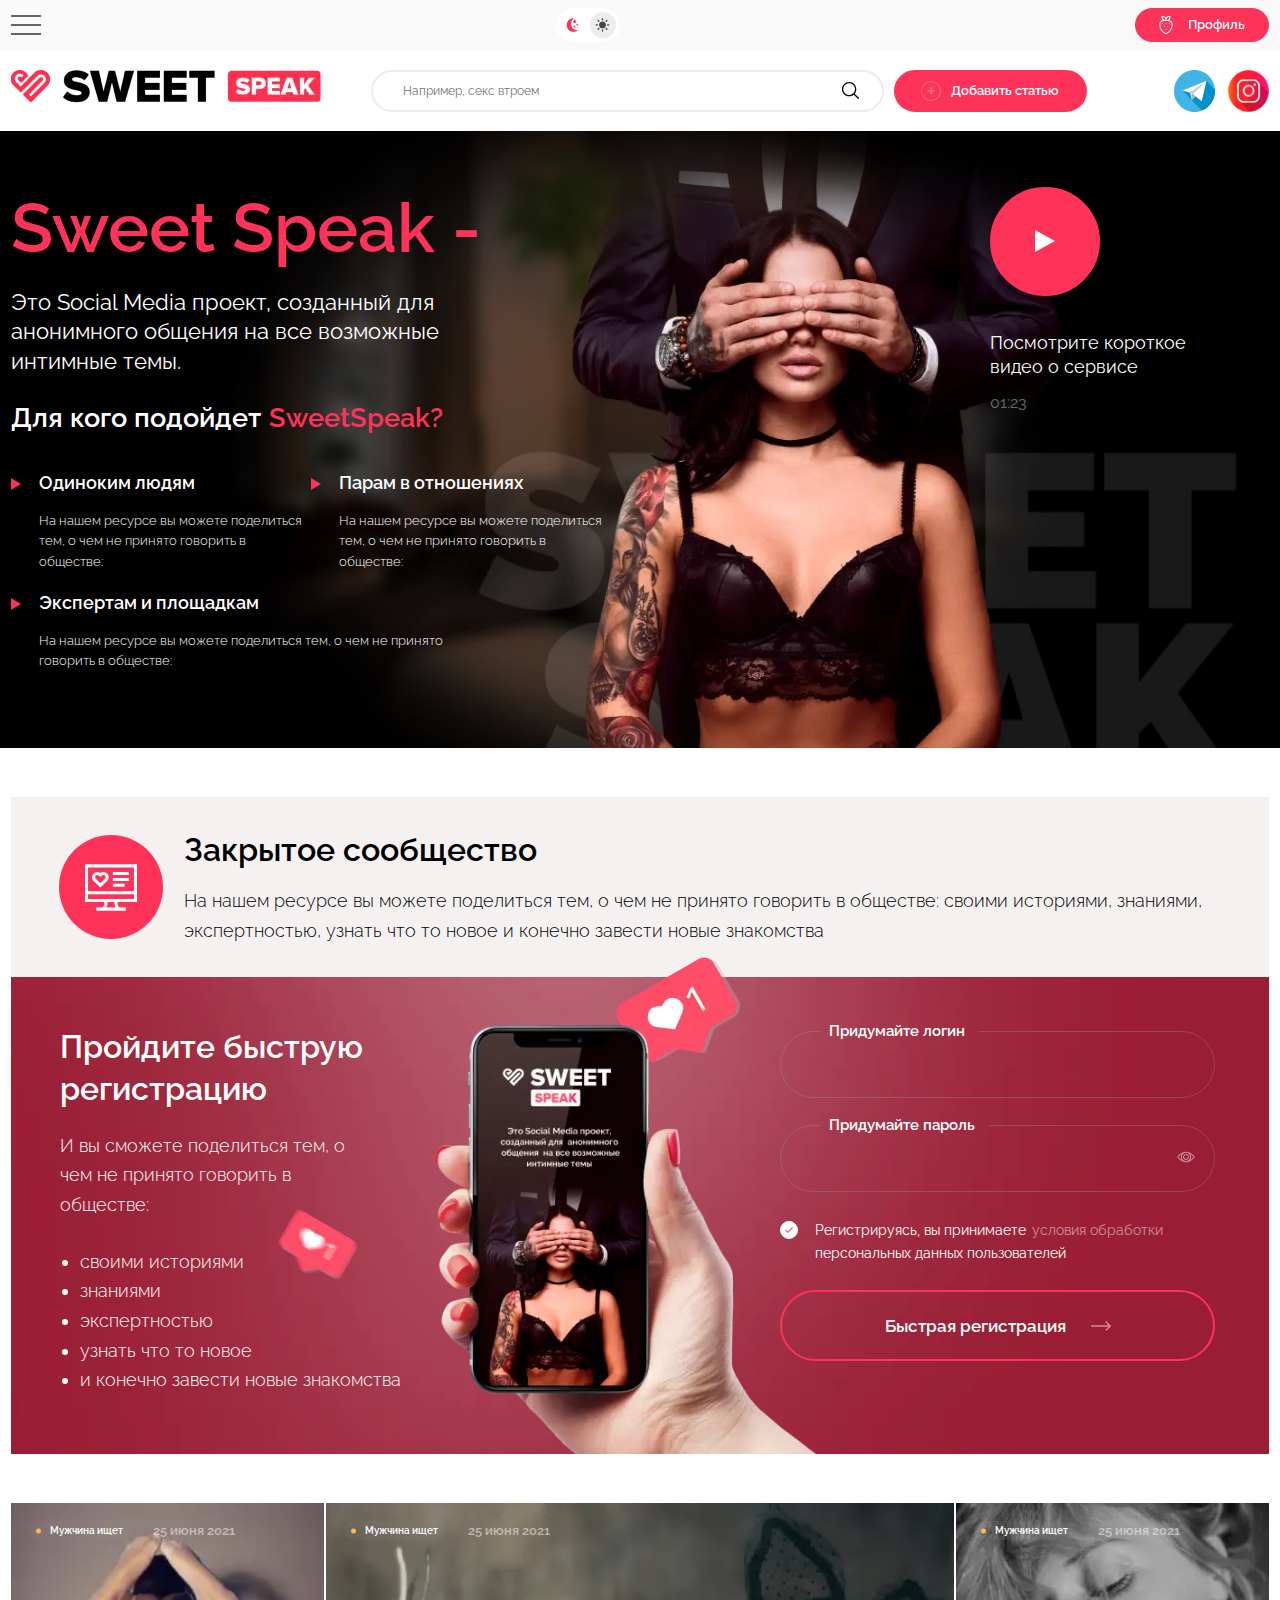
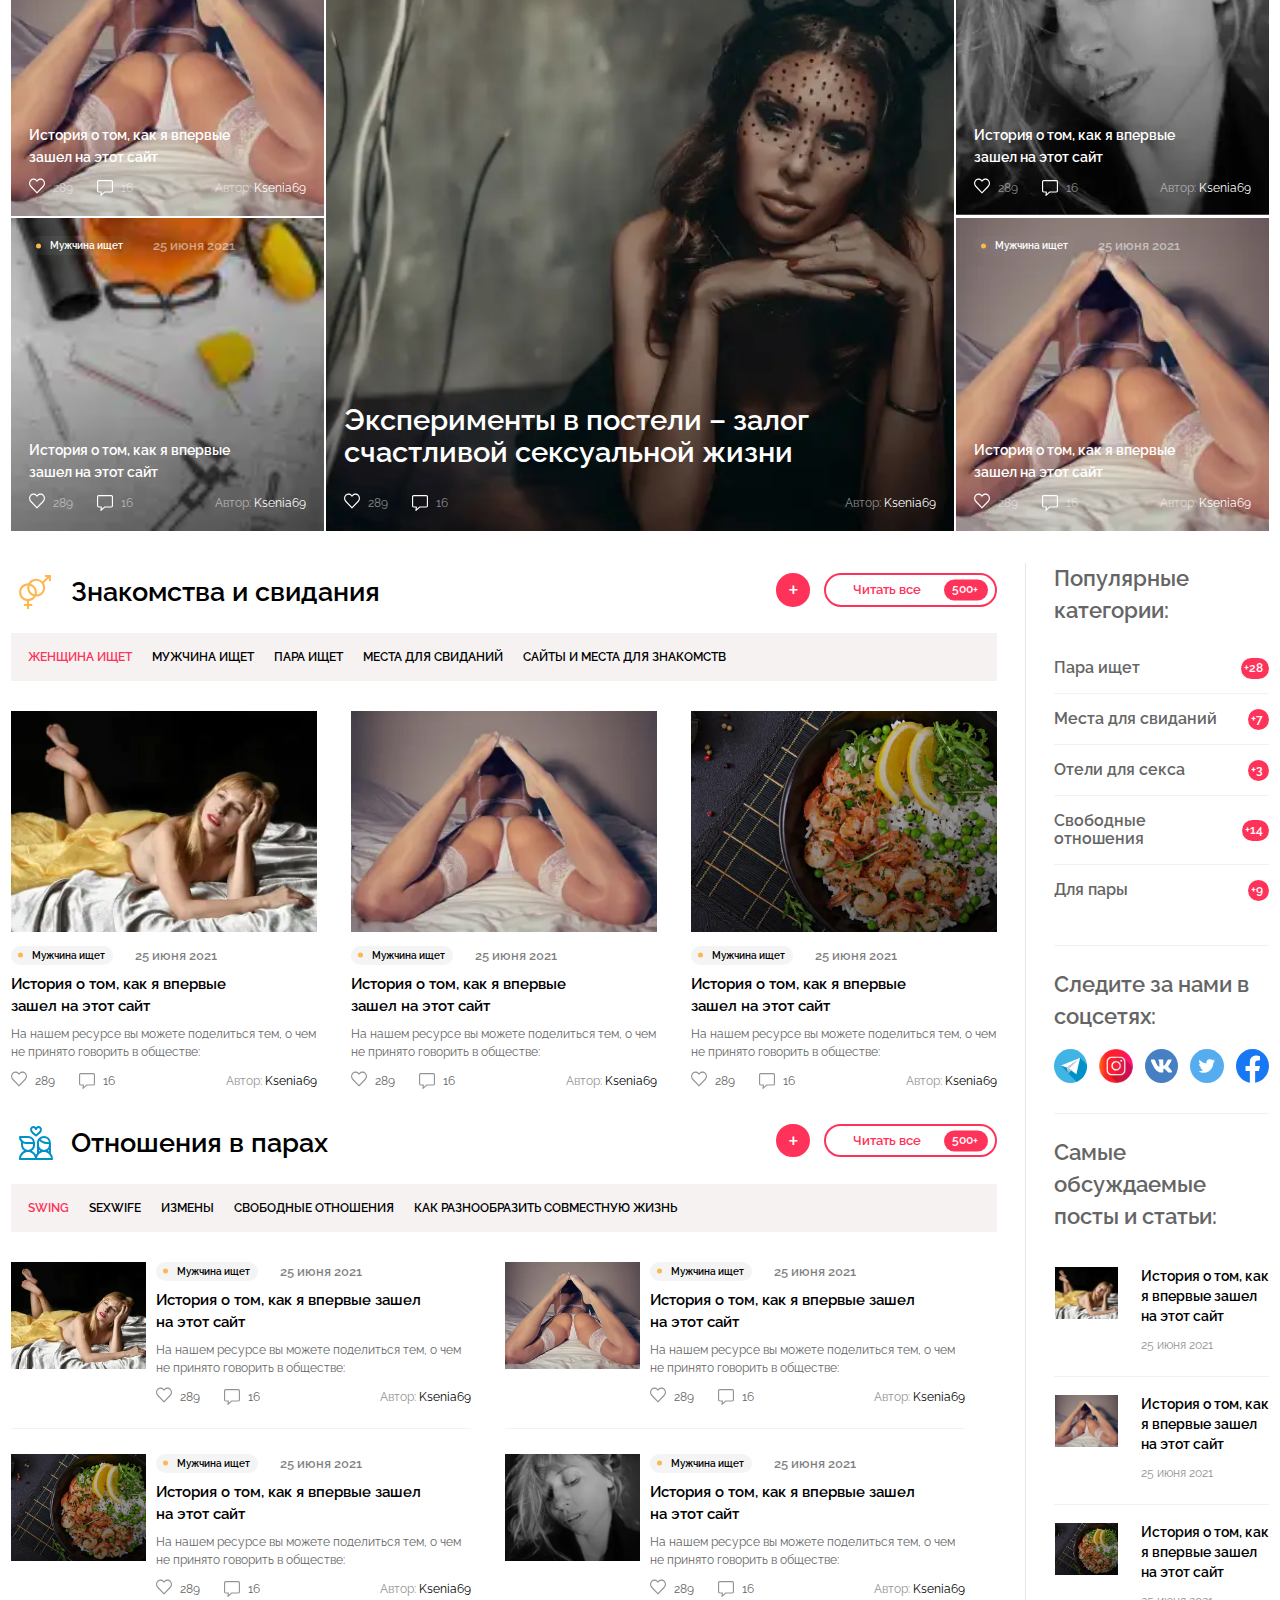
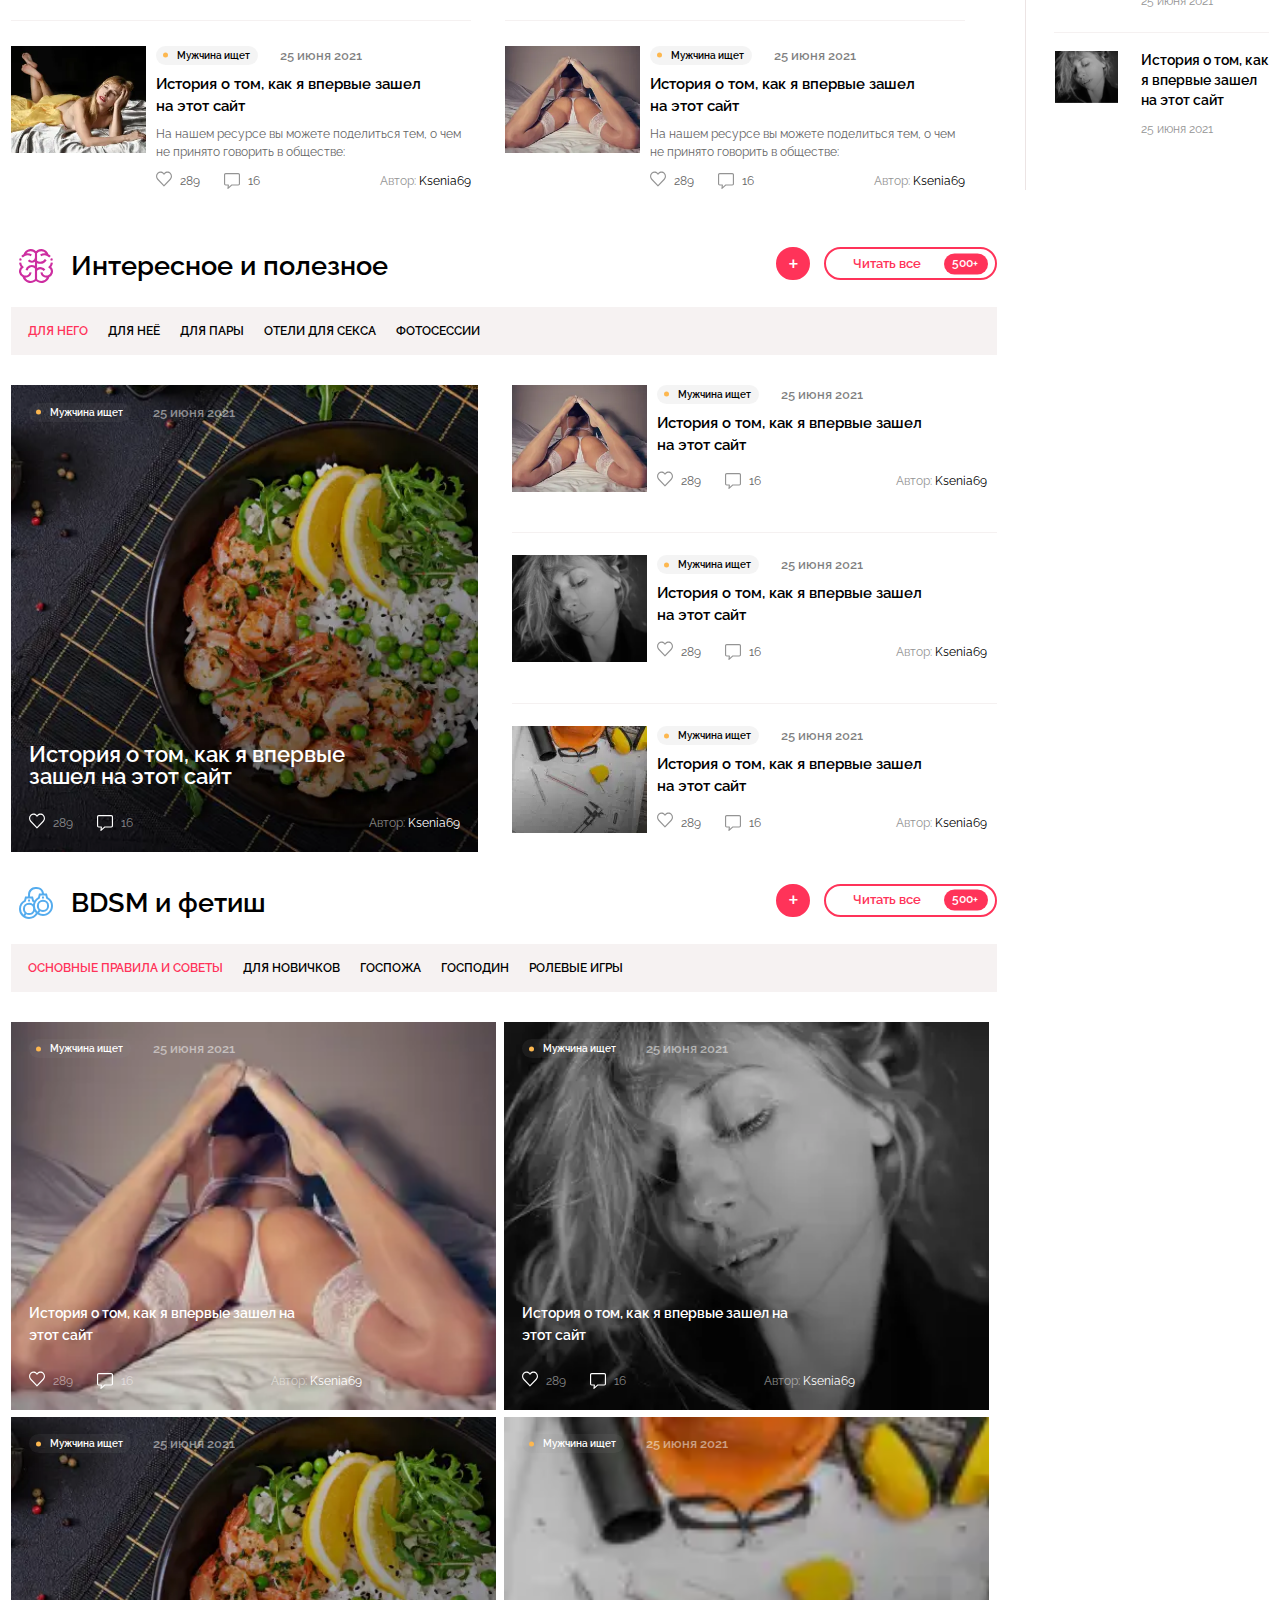
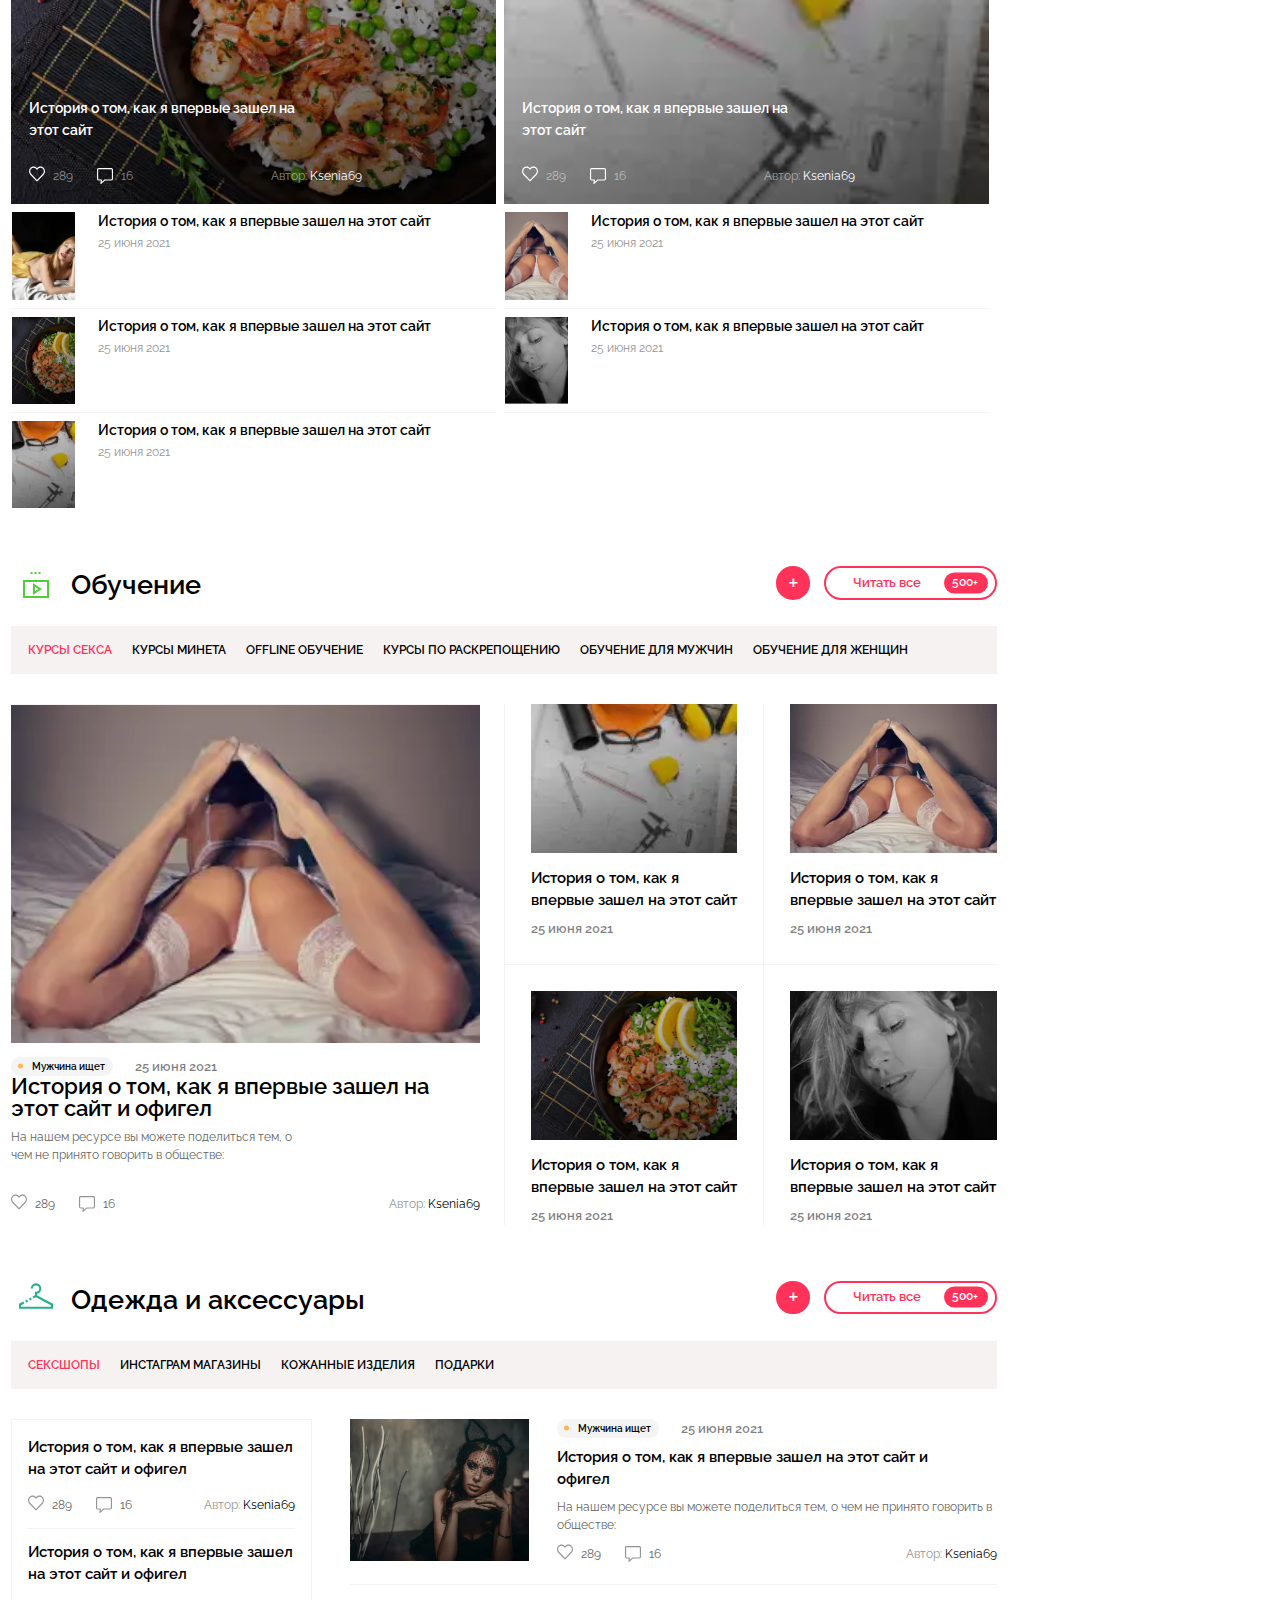
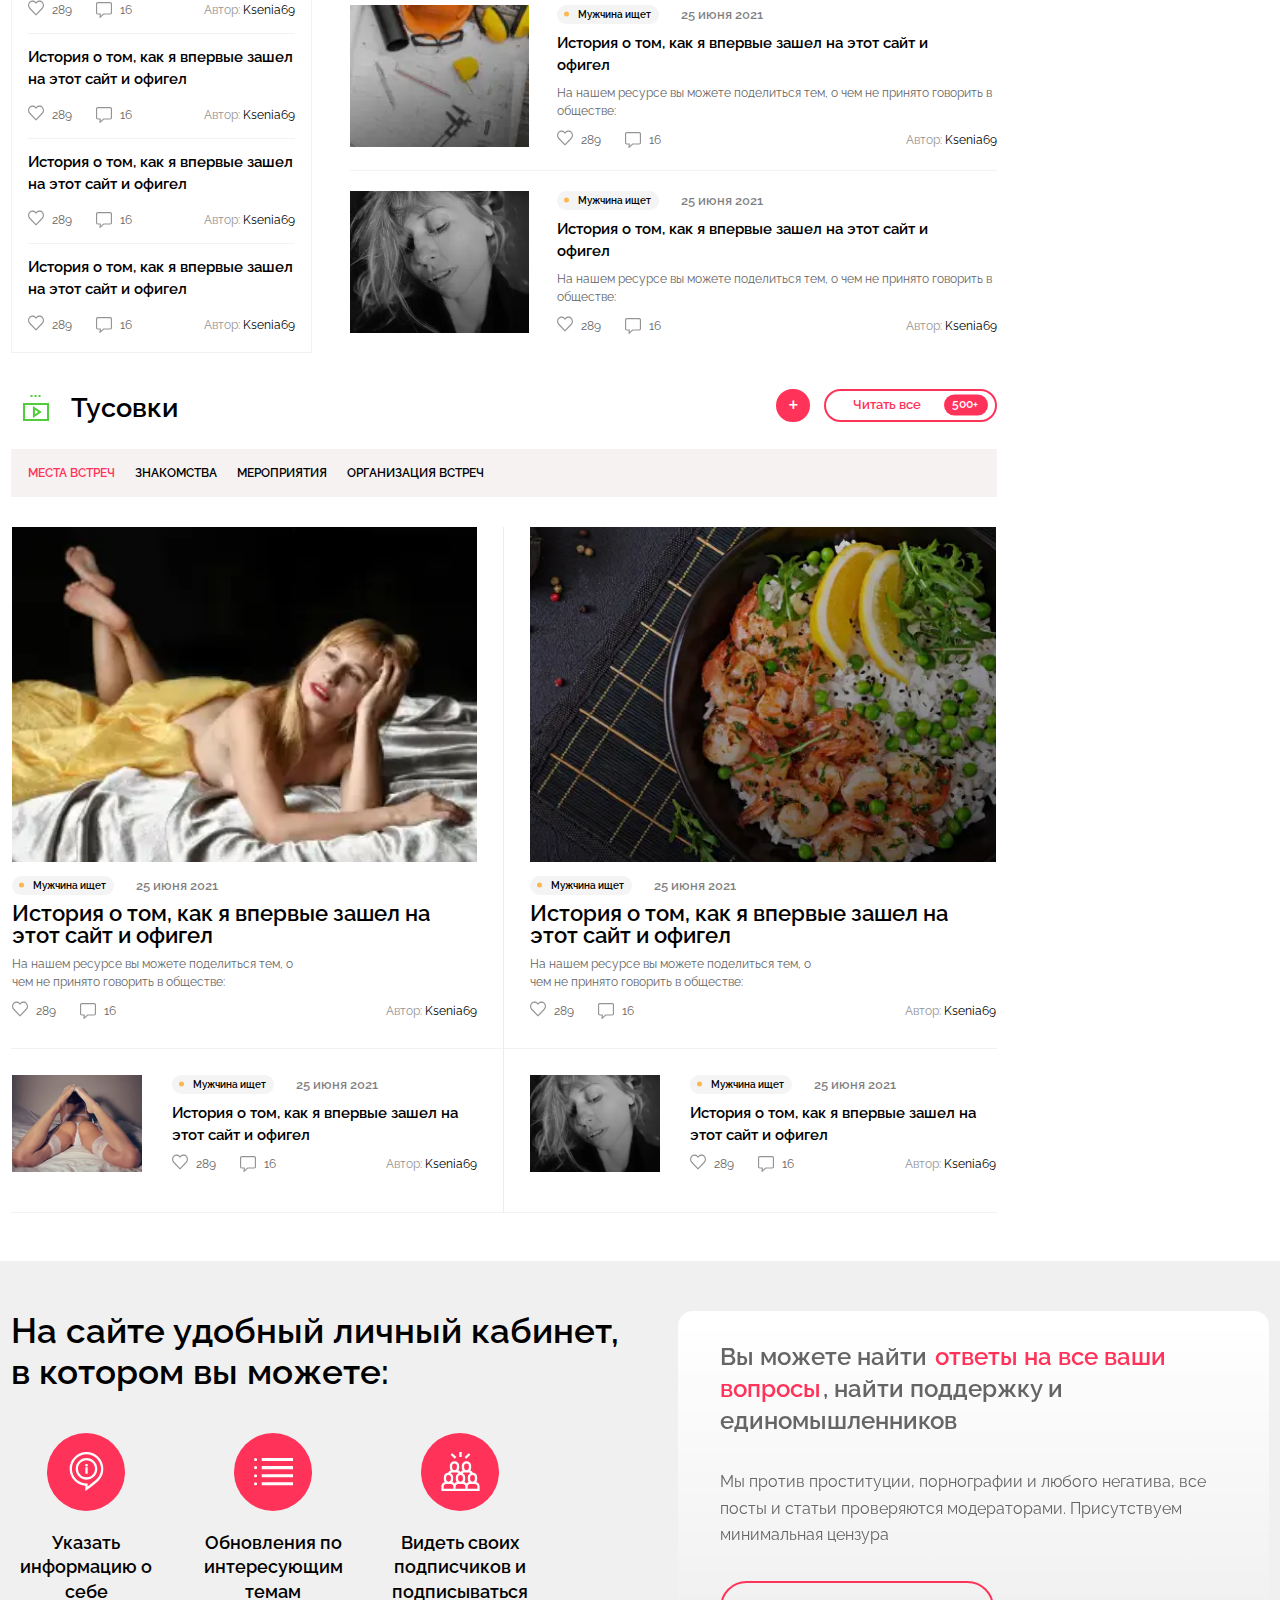
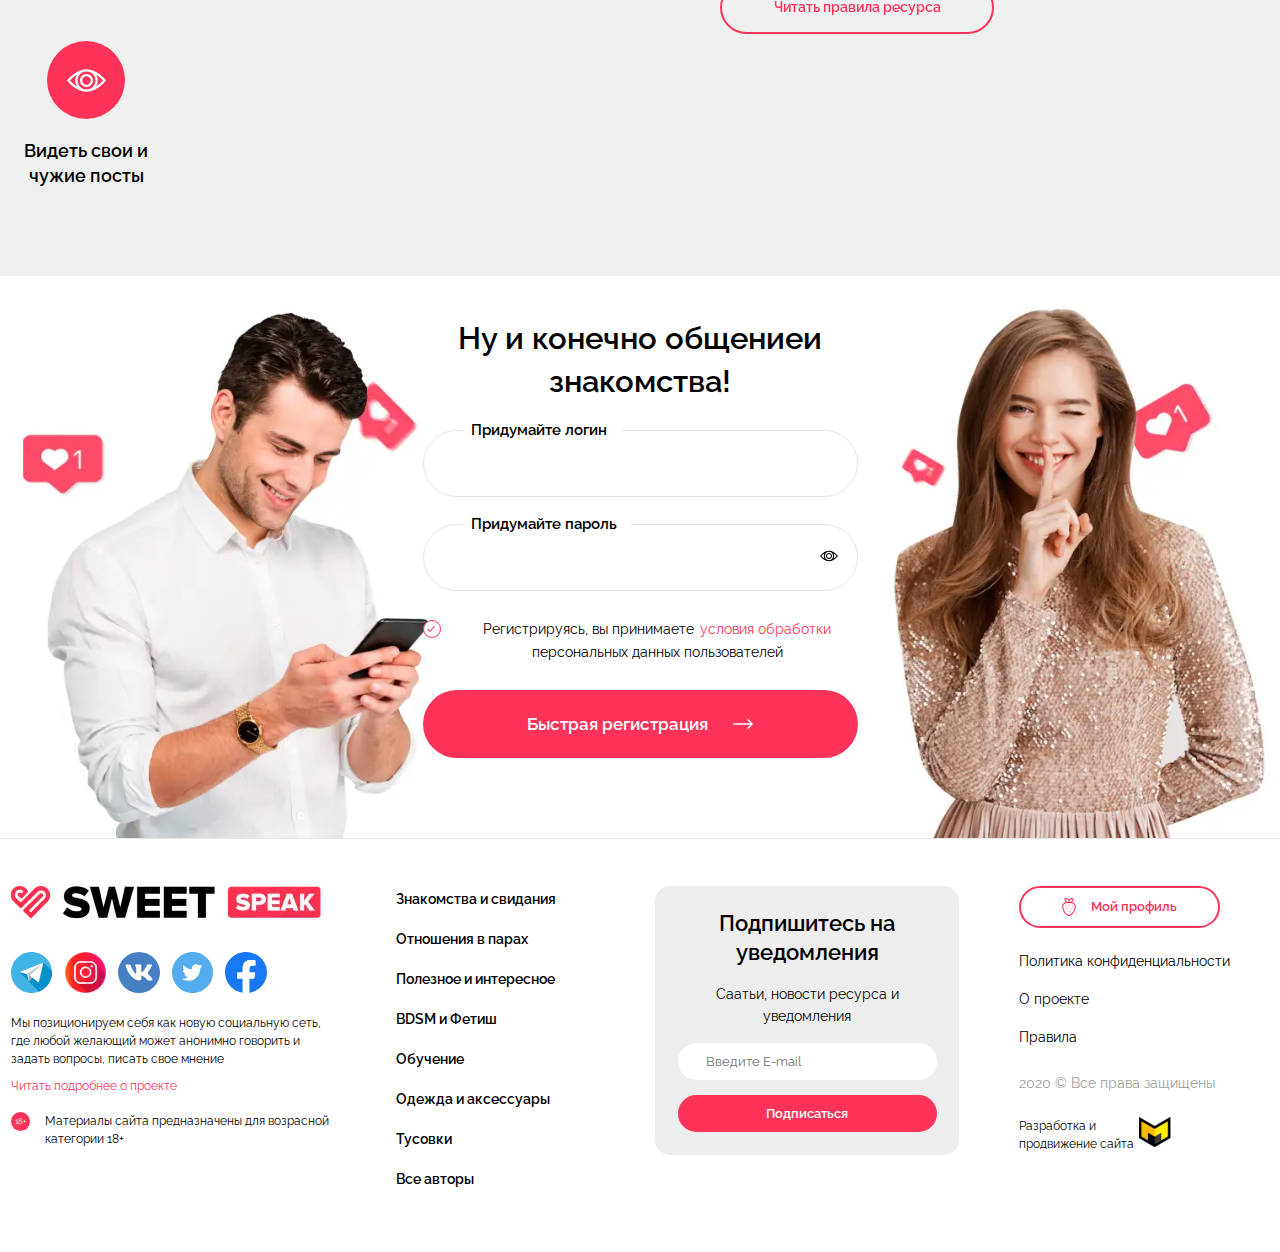
==== commit 64632c17: "fix6" ====
--- a/index.html
+++ b/index.html
@@ -72,10 +72,16 @@
 		<div class="header__container _container">
 			<div class="header__inner">
 				<a class="header__logo" href="#" title="На главную">
-					<img src="img/logo.png" alt="logotype" />
+					<picture class="header__picture">
+						<source type="image/webp" srcset="img/logo.webp">
+						<img src="img/logo.png" alt="logotype">
+					</picture>
 				</a>
 				<a class="header__logo _white" href="#" title="На главную">
-					<img src="img/logo_white.png" alt="logotype" />
+					<picture class="header__picture">
+						<source type="image/webp" srcset="img/logo_white.webp">
+						<img src="img/logo_white.png" alt="logotype">
+					</picture>
 				</a>
 				<form action="#" class="header__form">
 					<input type="text" class="header__input" placeholder="Например, секс втроем" required />
@@ -7300,10 +7306,16 @@
 		<div class="footer__body">
 			<div class="footer__about">
 				<a class="footer__logo" href="#" title="На главную">
-					<img src="img/logo.png" alt="logotype">
+					<picture class="footer__picture">
+						<source type="image/webp" srcset="img/logo.webp">
+						<img src="img/logo.png" alt="logotype">
+					</picture>
 				</a>
 				<a class="footer__logo _white" href="#" title="На главную">
-					<img src="img/logo_white.png" alt="logotype" />
+					<picture class="footer__picture">
+						<source type="image/webp" srcset="img/logo_white.webp">
+						<img src="img/logo_white.png" alt="logotype">
+					</picture>
 				</a>
 				<ul class="footer__social social">
 					<li class="social__row">
--- a/css/style.min.css
+++ b/css/style.min.css
@@ -1 +1 @@
-﻿@font-face{font-family:"Raleway";font-display:swap;src:url("../fonts/Raleway-Light.woff") format("woff"),url("../fonts/Raleway-Light.woff2") format("woff2");font-weight:300;font-style:normal}@font-face{font-family:"Raleway";font-display:swap;src:url("../fonts/Raleway-Regular.woff") format("woff"),url("../fonts/Raleway-Regular.woff2") format("woff2");font-weight:400;font-style:normal}@font-face{font-family:"Raleway";font-display:swap;src:url("../fonts/Raleway-SemiBold.woff") format("woff"),url("../fonts/Raleway-SemiBold.woff2") format("woff2");font-weight:600;font-style:normal}html{-webkit-box-sizing:border-box;box-sizing:border-box;height:100%;min-width:320px}html *{padding:0;margin:0;border:none;outline:none}*,*::before,*::after{-webkit-box-sizing:inherit;box-sizing:inherit;-webkit-transition:all .2s;-o-transition:all .2s;transition:all .2s}body{height:100%;min-width:320px;line-height:18px;font-family:"Raleway", sans-serif;color:#656565;font-size:calc(11px + 2 * ((100vw - 320px) / 1600));font-weight:400;background-color:#fff}h1,h2,h3,h4,h5,h6,p{font-weight:inherit;line-height:inherit;font-size:inherit;padding:0;margin:0}textarea{resize:none}input,button,textarea{font-family:inherit;font-size:inherit;background-color:inherit;line-height:inherit}button{cursor:pointer}a{display:inline-block;text-decoration:none;color:inherit}ul,li{list-style:none}.wrapper{display:-webkit-box;display:-ms-flexbox;display:flex;-webkit-box-orient:vertical;-webkit-box-direction:normal;-ms-flex-direction:column;flex-direction:column;min-height:100%;overflow-x:hidden}.content{-webkit-box-flex:1;-ms-flex:1 0 auto;flex:1 0 auto}.footer{-webkit-box-flex:0;-ms-flex:0 0 auto;flex:0 0 auto}._container{max-width:1330px;width:100%;margin:0 auto;padding-left:calc(5px + 10 * ((100vw - 320px) / 1600));padding-right:calc(5px + 10 * ((100vw - 320px) / 1600))}.ibg{background-position:center;background-size:cover;background-repeat:no-repeat;position:relative}.ibg img{width:0;height:0;position:absolute;top:0;left:0;opacity:0;visibility:hidden}.title-box{font-size:calc(13px + 3 * ((100vw - 320px) / 1600));font-weight:600;line-height:22px;color:#000000}.social{display:-webkit-box;display:-ms-flexbox;display:flex;height:calc(30px + 19 * ((100vw - 320px) / 1600))}.social__row{width:calc(30px + 19 * ((100vw - 320px) / 1600))}.social__row+.social__row{margin-left:calc(5px + 12 * ((100vw - 320px) / 1600))}.social__link{height:100%}.social__link img{height:100%;width:100%}.buttons{display:-webkit-box;display:-ms-flexbox;display:flex}.buttons *:last-child{margin-right:0}.buttons__add{width:calc(30px + 6 * ((100vw - 320px) / 1600));height:calc(30px + 6 * ((100vw - 320px) / 1600));display:-webkit-box;display:-ms-flexbox;display:flex;-webkit-box-pack:center;-ms-flex-pack:center;justify-content:center;-webkit-box-align:center;-ms-flex-align:center;align-items:center;background-color:#FF3359;color:#fff;margin-right:14px;border-radius:50%;border:2px solid #FF3359;font-size:26px}.buttons__btn{padding:5px;padding-right:51px;text-align:center;display:-webkit-box;display:-ms-flexbox;display:flex;-webkit-box-pack:center;-ms-flex-pack:center;justify-content:center;-webkit-box-align:center;-ms-flex-align:center;align-items:center;position:relative;font-weight:600;font-size:calc(11px + 3 * ((100vw - 320px) / 1600));color:#FF3359;border:2px solid #FF3359;height:calc(30px + 6 * ((100vw - 320px) / 1600));width:calc(150px + 38 * ((100vw - 320px) / 1600));border-radius:20px}.buttons__btn span{position:absolute;height:21px;padding:0 15px 0 8px;top:50%;-webkit-transform:translate(0, -50%);-ms-transform:translate(0, -50%);transform:translate(0, -50%);right:calc(4px + 5 * ((100vw - 320px) / 1600));background-color:#FF3359;border-radius:15px;color:#fff;font-size:12px;min-width:40px}.buttons__btn span::before{content:'+';position:absolute;top:1px;right:7px;width:10px;height:10px}.title-area{display:-webkit-box;display:-ms-flexbox;display:flex;-webkit-box-pack:justify;-ms-flex-pack:justify;justify-content:space-between;padding-top:10px;margin-bottom:calc(15px + 15 * ((100vw - 320px) / 1600))}.title{font-size:calc(20px + 12 * ((100vw - 320px) / 1600));font-weight:600;line-height:36px;color:#000000;padding-left:60px;position:relative;max-width:740px;margin-right:10px}.title::before{content:'';position:absolute;top:2px;left:8px;background-repeat:no-repeat;background-size:contain;background-position:center}.tabs{display:-webkit-inline-box;display:-ms-inline-flexbox;display:inline-flex;-webkit-box-align:center;-ms-flex-align:center;align-items:center}.tabs__inner{position:relative;width:100%;background-color:#F6F2F2;padding-top:15px;padding-bottom:15px;padding-left:calc(10px + 12 * ((100vw - 320px) / 1600));padding-right:calc(10px + 12 * ((100vw - 320px) / 1600));margin-bottom:calc(15px + 25 * ((100vw - 320px) / 1600))}.tabs__btn{position:absolute;right:0;top:0;height:100%;width:30px}.tabs__hidden{position:absolute;right:0;top:100%;background-color:#F6F2F2;display:-webkit-box;display:-ms-flexbox;display:flex;-webkit-box-orient:vertical;-webkit-box-direction:normal;-ms-flex-direction:column;flex-direction:column;z-index:1}.tabs__hidden .tab{padding:15px;border-width:1px;border-style:solid;-o-border-image:-o-linear-gradient(left, #f9f9f9 20%, #FF3359 50%, #f9f9f9 80%) 0 0 100% 0;border-image:-webkit-gradient(linear, left top, right top, color-stop(20%, #f9f9f9), color-stop(50%, #FF3359), color-stop(80%, #f9f9f9)) 0 0 100% 0;border-image:linear-gradient(90deg, #f9f9f9 20%, #FF3359 50%, #f9f9f9 80%) 0 0 100% 0;border-top:none;border-left:none;border-right:none}.tabs__hidden .tab:last-child{border:none}.tabs__hidden .tab+.tab{margin-left:0}.hidden{visibility:hidden}.tab{font-weight:600;font-size:12px;text-transform:uppercase;height:100%;min-width:-webkit-fit-content;min-width:-moz-fit-content;min-width:fit-content}.tab._active{color:#FF3359}.tab+.tab{margin-left:20px}.tab__item{display:none}.tab__item._active-tab{display:block}._big__link{display:none;position:absolute;width:100%;height:100%;top:0;left:0;right:0}._big__link::before{content:'→';font-size:20px;position:absolute;top:10px;right:15px;width:20px;height:20px;color:#fff;z-index:1;opacity:0}.card{display:-webkit-box;display:-ms-flexbox;display:flex;-webkit-box-orient:vertical;-webkit-box-direction:normal;-ms-flex-direction:column;flex-direction:column;max-width:33%;width:100%;margin-bottom:12px}.card__image{position:relative;padding-bottom:72%;margin-bottom:14px;-webkit-box-flex:0;-ms-flex:0 0 auto;flex:0 0 auto;background:-o-linear-gradient(111.54deg, #000 -37.61%, rgba(0,0,0,0.2) 68.12%, rgba(255,255,255,0) 68.12%);background:linear-gradient(338.46deg, #000 -37.61%, rgba(0,0,0,0.2) 68.12%, rgba(255,255,255,0) 68.12%)}.card__image img{position:absolute;top:0;left:0;width:100%;height:100%;-o-object-fit:cover;object-fit:cover}.card__image::before{content:'→';font-size:20px;position:absolute;bottom:10px;right:15px;width:20px;height:20px;color:#fff;z-index:1;opacity:0}.card__content{display:-webkit-box;display:-ms-flexbox;display:flex;-webkit-box-orient:vertical;-webkit-box-direction:normal;-ms-flex-direction:column;flex-direction:column;-webkit-box-flex:1;-ms-flex:1 0 auto;flex:1 0 auto}.card__info{display:-webkit-box;display:-ms-flexbox;display:flex;-webkit-box-align:center;-ms-flex-align:center;align-items:center;font-weight:600;font-size:10px;line-height:19px;margin-bottom:8px}.card__info>*:last-child{margin-right:0}.card__category{padding:0 8px 0 21px;color:#000;background-color:rgba(151,151,151,0.1);border-radius:20px;position:relative;margin-right:22px}.card__category::before{content:'';position:absolute;top:50%;-webkit-transform:translate(0, -50%);-ms-transform:translate(0, -50%);transform:translate(0, -50%);left:7px;width:5px;height:5px;background-color:#FDB74F;border-radius:50%}.card__date{margin-right:22px;color:rgba(0,0,0,0.5);font-size:13px}.card__title{margin-bottom:8px;max-width:85%}.card__descr{-webkit-box-flex:1;-ms-flex:1 0 auto;flex:1 0 auto;margin-bottom:10px}.card__footer{display:-webkit-box;display:-ms-flexbox;display:flex;-webkit-box-align:center;-ms-flex-align:center;align-items:center;margin-bottom:10px}.card__footer>*:last-child{margin-right:0}.card__favorites{margin-right:24px}.card__message{margin-right:24px}.card__autor{margin-left:auto}.favorites{display:-webkit-box;display:-ms-flexbox;display:flex;-webkit-box-align:center;-ms-flex-align:center;align-items:center}.favorites__btn._active{position:relative}.favorites__btn._active::before{content:'';position:absolute;top:-1px;left:-1px;width:18px;height:18px;background-image:url(../img/icons/heart_full.svg);background-repeat:no-repeat;background-position:center;background-size:contain;z-index:1}.favorites__quantity{margin-left:8px}.message{display:-webkit-box;display:-ms-flexbox;display:flex;-webkit-box-align:center;-ms-flex-align:center;align-items:center}.message__quantity{margin-left:8px}.autor{color:#949494}.autor__name{color:#000}.post__row{display:-webkit-box;display:-ms-flexbox;display:flex;padding:17px 0}.post__row+.post__row{border-top:1px solid rgba(236,228,228,0.5)}.post__img{position:relative;padding-bottom:20%;max-width:65px;width:100%;margin-right:22px;height:54px;border:1px solid transparent}.post__img img{position:absolute;top:0;left:0;width:100%;height:100%;-o-object-fit:cover;object-fit:cover}.post__title{font-size:calc(12px + 3 * ((100vw - 320px) / 1600));font-weight:600;color:#000;margin-bottom:5px;line-height:20px}.post__date{font-size:12px;line-height:28px;color:#949494}.form{max-width:445px;width:100%;padding:5px;margin:0 auto}.form>*:last-child{margin-bottom:0}.form__title{font-size:calc(24px + 12 * ((100vw - 320px) / 1600));font-weight:600;color:#000;line-height:calc(36px + 12 * ((100vw - 320px) / 1600));text-align:center;margin-bottom:calc(20px + 11 * ((100vw - 320px) / 1600))}.form__item{margin-bottom:calc(20px + 11 * ((100vw - 320px) / 1600));position:relative;color:#000;font-size:15px;font-weight:600}.form__item-checkbox{display:-webkit-box;display:-ms-flexbox;display:flex}.form__lable{position:absolute;background-color:#fff;line-height:26px;left:40px;top:-13px;padding-left:calc(5px + 6 * ((100vw - 320px) / 1600));padding-right:calc(5px + 15 * ((100vw - 320px) / 1600));border-radius:30px}.form__input{padding-top:calc(15px + 12 * ((100vw - 320px) / 1600));padding-bottom:calc(15px + 12 * ((100vw - 320px) / 1600));padding-right:calc(40px + 24 * ((100vw - 320px) / 1600));padding-left:calc(30px + 12 * ((100vw - 320px) / 1600));border:1px solid rgba(162,162,162,0.3);border-radius:40px;width:100%;font-size:calc(16px + 4 * ((100vw - 320px) / 1600));font-weight:600}.form__agreement{text-align:center;font-size:14px;line-height:22px;color:#000;margin-bottom:calc(20px + 11 * ((100vw - 320px) / 1600))}.form__btn{width:100%;background-color:#FF3359;border-radius:40px;padding:calc(10px + 17 * ((100vw - 320px) / 1600));font-weight:600;font-size:calc(12px + 8 * ((100vw - 320px) / 1600));line-height:26px;color:#fff;display:-webkit-box;display:-ms-flexbox;display:flex;-webkit-box-align:center;-ms-flex-align:center;align-items:center;-webkit-box-pack:center;-ms-flex-pack:center;justify-content:center;border:1px solid transparent;margin-bottom:calc(20px + 11 * ((100vw - 320px) / 1600))}.form__btn span{margin-right:25px}.accent_text{color:#FF3359;border-bottom:1px solid transparent;margin-left:2px;margin-right:2px}.switch_password{position:absolute;height:30px;width:30px;top:50%;-webkit-transform:translate(0, -50%);-ms-transform:translate(0, -50%);transform:translate(0, -50%);right:calc(5px + 15 * ((100vw - 320px) / 1600))}.checkbox__input{opacity:0;width:0}.checkbox__input:checked+.checkbox__label::before{background-image:url(../img/icons/check.svg);background-size:65%;background-repeat:no-repeat;background-position:center}.checkbox__label{position:relative;padding-left:35px;cursor:pointer;display:inline-block}.checkbox__label:focus{background-color:#fff}.checkbox__label span{color:#FF3359;font-size:18px;margin-right:5px}.checkbox__label::before{content:"";background-color:#fff;width:18px;height:18px;border-radius:50%;position:absolute;left:0;top:2px;background-size:65%;background-repeat:no-repeat;background-position:center;border:1px solid #fff}.header{line-height:26px}.header__container{display:-webkit-box;display:-ms-flexbox;display:flex;-webkit-box-pack:justify;-ms-flex-pack:justify;justify-content:space-between;-webkit-box-align:center;-ms-flex-align:center;align-items:center;height:100%}.header__top{position:fixed;z-index:100;top:0;right:0;left:0;width:100%;height:calc(45px + 9 * ((100vw - 320px) / 1600));background-color:rgba(249,249,249,0.95)}.header__stub{width:100%;height:calc(45px + 9 * ((100vw - 320px) / 1600))}.header__bottom{padding-top:calc(10px + 8 * ((100vw - 320px) / 1600));padding-bottom:calc(10px + 8 * ((100vw - 320px) / 1600));background-color:#fff}.header__switch{min-width:calc(52px + 20 * ((100vw - 320px) / 1600));width:calc(52px + 20 * ((100vw - 320px) / 1600));height:calc(28px + 10 * ((100vw - 320px) / 1600));border-radius:20px;background-color:#fff;position:relative;display:-webkit-box;display:-ms-flexbox;display:flex;-webkit-box-pack:justify;-ms-flex-pack:justify;justify-content:space-between;-webkit-box-align:center;-ms-flex-align:center;align-items:center;padding:calc(6px + 5 * ((100vw - 320px) / 1600));border:1px solid transparent}.header__switch svg{z-index:2;height:calc(12px + 3 * ((100vw - 320px) / 1600))}.header__switch::before{content:'';position:absolute;top:3px;right:3px;width:calc(20px + 10 * ((100vw - 320px) / 1600));height:calc(20px + 10 * ((100vw - 320px) / 1600));background-color:#4E4E4E;opacity:.1;border-radius:50%}.header__switch._dark::before{right:calc(27px + 10 * ((100vw - 320px) / 1600))}.header__switch._dark .sun path{fill:#FF3359}.header__switch._dark .moon path{fill:#fff}.header__profile{background-color:#FF3359;border-radius:20px;max-width:calc(100px + 57 * ((100vw - 320px) / 1600));width:100%;height:calc(28px + 10 * ((100vw - 320px) / 1600));padding:5px;display:-webkit-box;display:-ms-flexbox;display:flex;-webkit-box-pack:center;-ms-flex-pack:center;justify-content:center;-webkit-box-align:center;-ms-flex-align:center;align-items:center;color:#fff;font-size:calc(11px + 3 * ((100vw - 320px) / 1600));font-weight:600;border:1px solid #FF3359;margin-left:5px}.header__profile svg{height:calc(15px + 5 * ((100vw - 320px) / 1600))}.header__profile span{margin-left:14px}.header__inner{display:-webkit-box;display:-ms-flexbox;display:flex;-webkit-box-pack:justify;-ms-flex-pack:justify;justify-content:space-between;-webkit-box-align:center;-ms-flex-align:center;align-items:center;max-width:878px;width:100%}.header__wrapper{display:-webkit-box;display:-ms-flexbox;display:flex;-webkit-box-pack:justify;-ms-flex-pack:justify;justify-content:space-between;-webkit-box-align:center;-ms-flex-align:center;align-items:center;max-width:380px;width:100%}.header__logo._white{display:none}.header__form{max-width:513px;width:100%;min-width:300px;height:calc(30px + 19 * ((100vw - 320px) / 1600));position:relative;margin:5px}.header__input{width:100%;height:100%;border-radius:25px;border:2px solid #EDEBEB;padding:10px 67px 10px 30px}.header__button{position:absolute;top:0;right:0;height:calc(30px + 19 * ((100vw - 320px) / 1600));width:67px;display:-webkit-box;display:-ms-flexbox;display:flex;-webkit-box-pack:center;-ms-flex-pack:center;justify-content:center;-webkit-box-align:center;-ms-flex-align:center;align-items:center}.header__btn{margin:5px;height:calc(30px + 19 * ((100vw - 320px) / 1600));background-color:#FF3359;border-radius:25px;border:2px solid #FF3359;padding:5px;display:-webkit-box;display:-ms-flexbox;display:flex;-webkit-box-pack:center;-ms-flex-pack:center;justify-content:center;-webkit-box-align:center;-ms-flex-align:center;align-items:center;color:#fff;font-size:calc(11px + 3 * ((100vw - 320px) / 1600));font-weight:600;max-width:calc(150px + 71 * ((100vw - 320px) / 1600));width:100%;min-width:175px}.header__btn span{height:20px;width:20px;border-radius:50%;border:1px solid rgba(255,255,255,0.3);margin-right:10px;display:-webkit-box;display:-ms-flexbox;display:flex;-webkit-box-pack:center;-ms-flex-pack:center;justify-content:center;-webkit-box-align:center;-ms-flex-align:center;align-items:center;color:rgba(255,255,255,0.3);font-size:20px}.menu{font-size:14px;font-weight:600}.menu__btn{display:none;width:30px;height:20px;position:relative;cursor:pointer}.menu__btn::before{content:'';position:absolute;top:0;left:0;width:100%;height:2px;background-color:#656565}.menu__btn::after{content:'';position:absolute;bottom:0;left:0;width:100%;height:2px;background-color:#656565}.menu__btn span{position:absolute;width:100%;height:2px;left:0;top:9px;background-color:#656565}.menu__btn.open::after{-webkit-transform:rotate(45deg);-ms-transform:rotate(45deg);transform:rotate(45deg);bottom:9px}.menu__btn.open::before{-webkit-transform:rotate(-45deg);-ms-transform:rotate(-45deg);transform:rotate(-45deg);top:9px}.menu__btn.open span{-webkit-transform:scale(0);-ms-transform:scale(0);transform:scale(0)}.menu__row{display:inline-block}.menu__row+.menu__row{margin-left:29px}.menu__link{display:block}.top{background-color:#000;color:#fff;padding-top:calc(30px + 45 * ((100vw - 320px) / 1600));padding-bottom:calc(30px + 45 * ((100vw - 320px) / 1600));margin-bottom:calc(30px + 32 * ((100vw - 320px) / 1600));background-image:url(../img/bg_img.png);background-repeat:no-repeat;background-size:contain;background-position:100% 0;position:relative}.top__title{font-size:calc(50px + 32 * ((100vw - 320px) / 1600));line-height:calc(60px + 32 * ((100vw - 320px) / 1600));font-weight:600;color:#FF3359;margin-bottom:20px;max-width:651px}.top__descr{font-size:calc(18px + 6 * ((100vw - 320px) / 1600));line-height:calc(26px + 6 * ((100vw - 320px) / 1600));margin-bottom:20px;max-width:651px}.top__subtitle{font-size:calc(22px + 8 * ((100vw - 320px) / 1600));line-height:calc(40px + 8 * ((100vw - 320px) / 1600));font-weight:600;margin-bottom:calc(20px + 17 * ((100vw - 320px) / 1600))}.top__wrapper{max-width:600px;display:-webkit-box;display:-ms-flexbox;display:flex;-ms-flex-wrap:wrap;flex-wrap:wrap}.top__item{padding-left:28px;position:relative;width:50%;margin-bottom:20px}.top__item::before{content:'';position:absolute;top:7px;left:0;width:0;height:0;border-style:solid;border-width:6px 0 6px 10px;border-color:transparent transparent transparent #FF3359}.top__item:last-child{max-width:450px;width:100%}.top__name{font-size:calc(14px + 6 * ((100vw - 320px) / 1600));line-height:calc(20px + 6 * ((100vw - 320px) / 1600));font-weight:600;margin-bottom:15px}.top__subdescr{font-size:calc(11px + 4 * ((100vw - 320px) / 1600));line-height:calc(18px + 4 * ((100vw - 320px) / 1600));font-weight:300}.top__play{position:absolute;top:calc(30px + 42 * ((100vw - 320px) / 1600));right:220px}.top .accent_text{margin-left:8px}.play__img{min-width:calc(90px + 33 * ((100vw - 320px) / 1600));width:calc(90px + 33 * ((100vw - 320px) / 1600));height:calc(90px + 33 * ((100vw - 320px) / 1600));border-radius:50%;background-color:#FF3359;position:relative;border:2px solid #FF3359;margin-bottom:30px}.play__img+span{opacity:0}.play__img::before{content:'';position:absolute;top:50%;left:50%;-webkit-transform:translate(-50%, -50%);-ms-transform:translate(-50%, -50%);transform:translate(-50%, -50%);width:0;height:0;border-style:solid;border-width:11px 0 11px 20px;border-color:transparent transparent transparent #fff}.play__descr{max-width:250px;font-size:calc(14px + 6 * ((100vw - 320px) / 1600));line-height:calc(20px + 6 * ((100vw - 320px) / 1600));margin-bottom:10px}.play__time{font-size:calc(12px + 6 * ((100vw - 320px) / 1600));line-height:calc(24px + 6 * ((100vw - 320px) / 1600));color:rgba(255,255,255,0.4)}.registration-top{margin-bottom:calc(30px + 32 * ((100vw - 320px) / 1600))}.registration-top__header{background-color:#F5F1F1;display:-webkit-box;display:-ms-flexbox;display:flex;padding:calc(20px + 20 * ((100vw - 320px) / 1600));padding-left:calc(25px + 39 * ((100vw - 320px) / 1600));padding-right:calc(25px + 39 * ((100vw - 320px) / 1600))}.registration-top__text{position:relative;padding-left:calc(101px + 40 * ((100vw - 320px) / 1600))}.registration-top__img{min-width:calc(80px + 40 * ((100vw - 320px) / 1600));height:calc(80px + 40 * ((100vw - 320px) / 1600));border-radius:50%;background-color:#FF3359;margin-right:21px;display:-webkit-box;display:-ms-flexbox;display:flex;-webkit-box-pack:center;-ms-flex-pack:center;justify-content:center;-webkit-box-align:center;-ms-flex-align:center;align-items:center;position:absolute;left:0;top:50%;-webkit-transform:translate(0, -50%);-ms-transform:translate(0, -50%);transform:translate(0, -50%)}.registration-top__img img{width:50%}.registration-top__title{font-size:calc(24px + 14 * ((100vw - 320px) / 1600));line-height:calc(34px + 14 * ((100vw - 320px) / 1600));font-weight:600;color:#000;margin-bottom:15px}.registration-top__descr{font-size:calc(14px + 6 * ((100vw - 320px) / 1600));line-height:calc(26px + 6 * ((100vw - 320px) / 1600));font-weight:300;color:#000}.registration-top__body{display:-webkit-box;display:-ms-flexbox;display:flex;-webkit-box-pack:justify;-ms-flex-pack:justify;justify-content:space-between;padding:calc(30px + 31 * ((100vw - 320px) / 1600));padding-bottom:calc(35px + 41 * ((100vw - 320px) / 1600));background-image:url(../img/bg.jpg);background-repeat:no-repeat;background-size:cover;background-position:center;background-color:#991D34;color:#fff;position:relative}.registration-top__body::before{content:'';position:absolute;bottom:0;left:50px;right:0;margin:0 auto;width:530px;height:90%;z-index:2;background-image:url(../img/telephone.png);background-repeat:no-repeat;background-position:center;background-size:contain}.registration-top__body::after{content:'';position:absolute;top:-25px;right:41%;width:141px;height:130px;z-index:1;background-image:url(../img/icons/likes_crooked-big.png);background-repeat:no-repeat;background-size:contain;background-position:center}.registration-top__column{position:relative;z-index:3}.registration-top .form__lable{background-color:transparent;z-index:1;color:#fff}.registration-top .form__lable::before{content:'';position:absolute;top:50%;z-index:-1;left:0;width:100%;height:2px;background-image:-webkit-gradient(linear, left top, right top, from(#a93f53), to(#9f293f));background-image:-o-linear-gradient(left, #a93f53 0%, #9f293f 100%);background-image:linear-gradient(90deg, #a93f53 0%, #9f293f 100%)}.registration-top path{fill:rgba(255,255,255,0.5)}.registration-top .form__input{color:#fff}.registration-top .form__agreement{color:#fff;text-align:left}.registration-top .form__btn{background-color:transparent;border:2px solid #FF3359}.registration-top .accent_text{color:rgba(255,255,255,0.5)}.column__title{font-size:calc(24px + 14 * ((100vw - 320px) / 1600));line-height:calc(34px + 14 * ((100vw - 320px) / 1600));font-weight:600;margin-bottom:20px;max-width:440px}.column__descr{font-size:calc(14px + 6 * ((100vw - 320px) / 1600));line-height:calc(26px + 6 * ((100vw - 320px) / 1600));font-weight:300;max-width:300px;margin-bottom:calc(20px + 12 * ((100vw - 320px) / 1600));position:relative}.column__descr::before{content:'';position:absolute;bottom:-80%;right:0;width:89px;height:83px;background-image:url(../img/icons/likes_blur.png);background-repeat:no-repeat;background-size:contain;background-position:center;z-index:-1}.column__list{max-width:350px}.column__row{font-size:calc(14px + 6 * ((100vw - 320px) / 1600));line-height:calc(26px + 6 * ((100vw - 320px) / 1600));font-weight:300;list-style:disc;margin-left:20px}.popular{margin-bottom:30px}.popular__body{display:-ms-grid;display:grid;grid-template-columns:repeat(auto-fit, minmax(270px, 1fr));margin-left:-2px}.popular__item{margin-bottom:2px;margin-left:2px}.popular ._big{margin-right:0}.popular ._big._grid-1 .card__title{font-size:calc(12px + 4 * ((100vw - 320px) / 1600));margin-bottom:10px}.popular ._grid-2 .title-box{font-size:calc(24px + 8 * ((100vw - 320px) / 1600));line-height:calc(26px + 10 * ((100vw - 320px) / 1600))}.popular ._grid-2{padding-left:0}.popular__card{position:relative;max-width:100%;margin-bottom:0}.popular .card__image{margin-bottom:0}.home__wrapper{display:-webkit-box;display:-ms-flexbox;display:flex}.home__content{width:100%}.home__aside{max-width:calc(180px + 107 * ((100vw - 320px) / 1600));width:100%;padding-left:calc(10px + 30 * ((100vw - 320px) / 1600));margin-left:calc(10px + 30 * ((100vw - 320px) / 1600));border-left:1px solid #ECE4E4;height:-webkit-fit-content;height:-moz-fit-content;height:fit-content}.aside__item{padding-bottom:30px;padding-top:23px}.aside__item+.aside__item{border-top:1px solid rgba(236,228,228,0.5)}.aside__item:first-child{padding-top:0}.aside__title{font-size:calc(18px + 6 * ((100vw - 320px) / 1600));font-weight:600;line-height:32px;margin-bottom:16px}.aside__row{display:-webkit-box;display:-ms-flexbox;display:flex;-webkit-box-pack:justify;-ms-flex-pack:justify;justify-content:space-between;-webkit-box-align:center;-ms-flex-align:center;align-items:center}.aside__row+.aside__row{border-top:1px solid rgba(236,228,228,0.5)}.aside__link{font-size:calc(14px + 3 * ((100vw - 320px) / 1600));font-weight:600;padding:16px 5px 16px 0;width:100%}.aside__quantity{padding:0 6px 0 3px;background-color:#FF3359;border-radius:12px;font-size:12px;font-weight:600;color:#fff;line-height:21px}.aside__social{height:calc(27px + 11 * ((100vw - 320px) / 1600))}.aside .social__row{width:calc(27px + 11 * ((100vw - 320px) / 1600))}.dating__title::before{width:32px;height:34px;background-image:url(../img/icons/dating.svg)}.dating__tab{display:-webkit-box;display:-ms-flexbox;display:flex;margin-left:calc(-10px + -40 * ((100vw - 320px) / 1600))}.dating__card{margin-left:calc(10px + 40 * ((100vw - 320px) / 1600))}.couples__title::before{width:34px;height:34px;background-image:url(../img/icons/couple.svg)}.couples__tab{display:-webkit-box;display:-ms-flexbox;display:flex;margin-left:calc(-10px + -40 * ((100vw - 320px) / 1600));-ms-flex-wrap:wrap;flex-wrap:wrap}.couples__card{-webkit-box-orient:horizontal;-webkit-box-direction:normal;-ms-flex-direction:row;flex-direction:row;margin-left:calc(10px + 40 * ((100vw - 320px) / 1600));max-width:calc(50% - 50px);border-bottom:1px solid rgba(236,228,228,0.5);margin-bottom:25px}.couples__card:nth-last-of-type(-n+2){border-bottom:none}.couples .card__image{max-width:135px;height:107px;width:100%;padding-bottom:23%;margin-right:10px}.couples .card__content{max-width:calc(100% - 145px)}.couples .card__footer{margin-bottom:20px}.useful__title::before{width:34px;height:34px;background-image:url(../img/icons/brain.svg)}.useful__tab{display:-ms-grid;display:grid;margin-right:calc(-10px + -10 * ((100vw - 320px) / 1600));grid-template-columns:repeat(auto-fit, minmax(120px, 1fr))}.useful__item{-ms-grid-column-span:3;grid-column:span 3;-ms-grid-row-span:1;grid-row:span 1;margin-right:calc(10px + 10 * ((100vw - 320px) / 1600));margin-bottom:calc(10px + 20 * ((100vw - 320px) / 1600));border-bottom:1px solid rgba(236,228,228,0.5)}.useful__item:last-child{border-bottom:none;margin-bottom:0;padding-bottom:0}.useful__card{-webkit-box-orient:horizontal;-webkit-box-direction:normal;-ms-flex-direction:row;flex-direction:row;min-width:100%;margin-bottom:0;position:relative}.useful .card__image{max-width:135px;height:107px;width:100%;padding-bottom:21%;margin-right:10px;margin-bottom:0}.useful .card__content{max-width:calc(100% - 145px);padding-right:10px}.useful .card__footer{margin-bottom:0;margin-top:auto}._big{margin-right:calc(10px + 40 * ((100vw - 320px) / 1600));border-bottom:none;padding-bottom:0}._big ._big__link{display:block}._big .card__image{max-width:100%;padding-bottom:100%;margin-right:0}._big .card__content{position:absolute;height:100%;padding:calc(10px + 13 * ((100vw - 320px) / 1600));max-width:100%}._big .card__info{margin-bottom:auto}._big .card__category{color:#fff}._big .card__date{color:rgba(255,255,255,0.5)}._big .card__title{margin-top:auto;color:#fff;margin-bottom:25px;font-size:calc(18px + 6 * ((100vw - 320px) / 1600))}._big .card__footer{margin-top:0;margin-bottom:0;color:rgba(255,255,255,0.5);position:relative;z-index:2}._big .card__footer path{fill:#fff}._big .card__autor{color:rgba(255,255,255,0.5)}._big .autor__name{color:#fff}.bdsm{margin-bottom:20px}.bdsm__title::before{width:34px;height:34px;background-image:url(../img/icons/handcuffs.svg)}.bdsm__tab{display:-webkit-box;display:-ms-flexbox;display:flex}.bdsm__inner{width:100%;display:-webkit-box;display:-ms-flexbox;display:flex;-ms-flex-wrap:wrap;flex-wrap:wrap;margin:0 -4px;height:-webkit-fit-content;height:-moz-fit-content;height:fit-content}.bdsm__item{width:calc(50% - 8px);margin:0 4px;margin-bottom:7px;height:-webkit-fit-content;height:-moz-fit-content;height:fit-content}.bdsm__card{margin-bottom:0;max-width:100%;position:relative}.bdsm .card__image{margin-bottom:0;padding-bottom:80%}.bdsm .card__title{font-size:calc(12px + 4 * ((100vw - 320px) / 1600))}.bdsm__post{max-width:287px;width:100%;margin-left:calc(10px + 26 * ((100vw - 320px) / 1600))}.bdsm .post__row{padding:13px 0}.bdsm .post__row:first-child{padding-top:0}.bdsm .post__row:last-child{padding-bottom:0}.bdsm .post__img{padding-bottom:18%}.bdsm .post__title{margin-bottom:0}.bdsm .post__date{line-height:24px}.training{margin-bottom:20px;overflow-x:hidden}.training__title::before{width:34px;height:34px;background-image:url(../img/icons/play.svg)}.training__tab{display:-ms-grid;display:grid;grid-template-columns:repeat(auto-fit, minmax(220px, 1fr));margin-right:-26px;margin-left:-26px}.training__item{border-left:1px solid rgba(236,228,228,0.5);border-top:1px solid rgba(236,228,228,0.5);padding:26px;padding-bottom:0;margin-bottom:26px}.training__item:nth-child(2){border-top:none;padding-top:0;padding-bottom:26px;margin-bottom:0}.training__item:nth-child(3){border-top:none;padding-top:0;padding-bottom:26px;margin-bottom:0}.training__card{max-width:100%;margin-bottom:0;height:100%}.training .card__title{max-width:100%}.training .card__descr{max-width:290px}.training .card__info{margin-bottom:0}.products{margin-bottom:calc(20px + 10 * ((100vw - 320px) / 1600))}.products__title::before{width:34px;height:26px;background-image:url(../img/icons/hanger.svg)}.products__tab{display:-webkit-box;display:-ms-flexbox;display:flex}.products__card{max-width:100%;margin-bottom:0}.products .card__footer{margin-bottom:0}.products .card__image{max-width:179px;width:100%;padding-bottom:21%;margin-bottom:0;margin-right:28px;height:142px}.products .card__content{-webkit-box-flex:1;-ms-flex:auto;flex:auto}.products__column{max-width:301px;width:100%;padding:calc(10px + 10 * ((100vw - 320px) / 1600));border:1px solid rgba(236,228,228,0.5);height:-webkit-fit-content;height:-moz-fit-content;height:fit-content;margin-right:calc(20px + 30 * ((100vw - 320px) / 1600))}.products__column .card__title{max-width:100%;margin-bottom:15px}.products__row+.products__row{border-top:1px solid rgba(236,228,228,0.5);padding-top:12px;margin-top:12px}.products__inner{width:100%}.products__inner .card{-webkit-box-orient:horizontal;-webkit-box-direction:normal;-ms-flex-direction:row;flex-direction:row}.products__item+.products__item{border-top:1px solid rgba(236,228,228,0.5);margin-top:calc(10px + 16 * ((100vw - 320px) / 1600));padding-top:calc(10px + 16 * ((100vw - 320px) / 1600))}.hangouts{margin-bottom:calc(30px + 29 * ((100vw - 320px) / 1600));overflow-x:hidden}.hangouts__title::before{width:34px;height:34px;background-image:url(../img/icons/play.svg)}.hangouts__tab{display:-ms-grid;display:grid;grid-template-columns:repeat(auto-fit, minmax(210px, 1fr));margin-right:-25px;margin-left:-26px}.hangouts__card{max-width:100%;margin-bottom:0}.hangouts ._grid-2{margin-right:-1px;padding-right:26px;padding-bottom:26px;border:1px solid rgba(236,228,228,0.5);border-top:none}.hangouts .card__title{max-width:100%}.hangouts .card__descr{max-width:290px}.hangouts .card__footer{margin-bottom:0}._grid-1{-ms-grid-column-span:1;grid-column:span 1;-ms-grid-row-span:1;grid-row:span 1}._grid-2{-ms-grid-column-span:2;grid-column:span 2;-ms-grid-row-span:2;grid-row:span 2;margin-right:24px;border-left:none;padding:0;padding-left:26px;border-bottom:none}._grid-2 .title-box{font-size:calc(18px + 6 * ((100vw - 320px) / 1600))}._grid-3{-ms-grid-column-span:3;grid-column:span 3;-ms-grid-row-span:3;grid-row:span 3}._grid-4{-ms-grid-column-span:2;grid-column:span 2;-ms-grid-row-span:1;grid-row:span 1;padding:26px;border:1px solid rgba(236,228,228,0.5);border-top:none;margin-right:-1px}._grid-4 .hangouts__card{-webkit-box-orient:horizontal;-webkit-box-direction:normal;-ms-flex-direction:row;flex-direction:row}._grid-4 .card__image{max-width:130px;width:100%;padding-bottom:21%;margin-right:30px}._grid-4 .card__content{max-width:calc(100% - 160px)}.regulations{background-color:#F1F0F0;padding-top:calc(30px + 34 * ((100vw - 320px) / 1600));padding-bottom:calc(30px + 34 * ((100vw - 320px) / 1600))}.regulations__body{display:-webkit-box;display:-ms-flexbox;display:flex}.regulations__column{max-width:50%}.regulations__column+.regulations__column{margin-left:calc(20px + 30 * ((100vw - 320px) / 1600))}.regulations__title{font-weight:600;font-size:calc(24px + 18 * ((100vw - 320px) / 1600));line-height:calc(30px + 18 * ((100vw - 320px) / 1600));color:#000;margin-bottom:calc(30px + 17 * ((100vw - 320px) / 1600))}.regulations__wrapper{display:-webkit-box;display:-ms-flexbox;display:flex;-ms-flex-wrap:wrap;flex-wrap:wrap;margin-left:calc(-30px + -12 * ((100vw - 320px) / 1600))}.regulations__item{display:-webkit-box;display:-ms-flexbox;display:flex;-webkit-box-align:center;-ms-flex-align:center;align-items:center;max-width:50%;margin-bottom:calc(30px + 12 * ((100vw - 320px) / 1600));margin-left:calc(30px + 12 * ((100vw - 320px) / 1600))}.regulations__img{min-width:calc(60px + 30 * ((100vw - 320px) / 1600));height:calc(60px + 30 * ((100vw - 320px) / 1600));background-color:#FF3359;border-radius:50%;margin-right:34px;display:-webkit-box;display:-ms-flexbox;display:flex;-webkit-box-pack:center;-ms-flex-pack:center;justify-content:center;-webkit-box-align:center;-ms-flex-align:center;align-items:center}.regulations__img img{width:50%}.regulations__text{color:#000;font-weight:600;font-size:calc(16px + 4 * ((100vw - 320px) / 1600));line-height:calc(22px + 4 * ((100vw - 320px) / 1600));max-width:150px}.regulations__info{max-width:594px;width:100%;background:-webkit-gradient(linear, left top, left bottom, from(#fff), to(rgba(255,255,255,0)));background:-o-linear-gradient(top, #fff 0%, rgba(255,255,255,0) 100%);background:linear-gradient(180deg, #fff 0%, rgba(255,255,255,0) 100%);-webkit-backdrop-filter:blur(10px);backdrop-filter:blur(10px);border-radius:15px;padding-top:calc(20px + 17 * ((100vw - 320px) / 1600));padding-right:calc(20px + 37 * ((100vw - 320px) / 1600));padding-left:calc(20px + 37 * ((100vw - 320px) / 1600))}.regulations__name{font-weight:600;font-size:calc(18px + 10 * ((100vw - 320px) / 1600));line-height:calc(26px + 10 * ((100vw - 320px) / 1600));margin-bottom:32px}.regulations__descr{font-size:calc(14px + 4 * ((100vw - 320px) / 1600));line-height:calc(24px + 4 * ((100vw - 320px) / 1600));margin-bottom:32px}.regulations__btn{height:calc(40px + 22 * ((100vw - 320px) / 1600));max-width:274px;width:100%;padding:16px;font-size:calc(12px + 4 * ((100vw - 320px) / 1600));line-height:calc(22px + 4 * ((100vw - 320px) / 1600));font-weight:600;border:2px solid #FF3359;border-radius:30px;color:#FF3359;display:-webkit-box;display:-ms-flexbox;display:flex;-webkit-box-pack:center;-ms-flex-pack:center;justify-content:center;-webkit-box-align:center;-ms-flex-align:center;align-items:center}.registration-bottom{background-image:url(../img/bottom_bg.jpg);background-repeat:no-repeat;background-size:cover;background-position:center;padding-top:calc(20px + 27 * ((100vw - 320px) / 1600));padding-bottom:calc(40px + 59 * ((100vw - 320px) / 1600))}.registration-bottom .checkbox__label::before{border:1px solid #FF3359}body._dark{background-color:#090909}body._dark .header__top{background-color:rgba(41,19,21,0.95);color:#fff}body._dark .header__switch{background-color:#3a2b2e}body._dark .header__switch::before{opacity:1}body._dark .header__bottom{background-color:#090909}body._dark .header__input{background-color:#fff}body._dark .header__logo,body._dark .footer__logo{display:none}body._dark .header__logo._white,body._dark .footer__logo._white{display:block}body._dark .registration-top__header{background-color:#261a1a}body._dark .registration-top__header *{color:#fff}body._dark .tabs__inner,body._dark .tabs__hidden{background-color:#241a19}body._dark .tab,body._dark .title,body._dark .autor__name,body._dark .title-box,body._dark .card__category,body._dark .post__title,body._dark .regulations__title,body._dark .regulations__text,body._dark .regulations__btn,body._dark .footer,body._dark .footer__profile,body._dark .form__title,body._dark .form__lable,body._dark .form__agreement,body._dark .form__input{color:#fff}body._dark .tab._active{color:#FF3359}body._dark .tabs__btn path{fill:#fff}body._dark .regulations{background-color:#111}body._dark .regulations__info{color:#fff;background:-webkit-gradient(linear, left top, left bottom, from(#282828), to(rgba(255,255,255,0)));background:-o-linear-gradient(top, #282828 0%, rgba(255,255,255,0) 100%);background:linear-gradient(180deg, #282828 0%, rgba(255,255,255,0) 100%)}body._dark .footer__form{background-color:#1b1b1b}body._dark .footer__profile path{fill:#fff}body._dark .registration-bottom{background-image:url(../img/bottom_bg_img.jpg)}body._dark .registration-bottom .form{margin-left:0}body._dark .registration-bottom .form__lable{background-color:#000}body._dark .registration-bottom .form__item path{fill:#fff}.footer{padding-top:calc(25px + 37 * ((100vw - 320px) / 1600));padding-bottom:calc(30px + 50 * ((100vw - 320px) / 1600));color:#000;border-top:1px solid #E5E5E5}.footer__body{display:-webkit-box;display:-ms-flexbox;display:flex;-webkit-box-pack:justify;-ms-flex-pack:justify;justify-content:space-between;-webkit-box-align:start;-ms-flex-align:start;align-items:start}.footer__body>*:last-child{margin-right:0;margin-bottom:0}.footer__about{max-width:325px;width:100%;margin-right:10px}.footer__about *:last-child{margin-bottom:0}.footer__logo{margin-bottom:calc(15px + 21 * ((100vw - 320px) / 1600))}.footer__logo._white{display:none}.footer__logo img{max-width:100%}.footer__social{margin-bottom:calc(10px + 18 * ((100vw - 320px) / 1600))}.footer__text{margin-bottom:calc(5px + 7 * ((100vw - 320px) / 1600))}.footer__more{color:#FF3359;border-bottom:1px solid transparent;margin-bottom:calc(10px + 10 * ((100vw - 320px) / 1600))}.footer__restrictions{padding-left:34px;position:relative;margin-bottom:calc(10px + 10 * ((100vw - 320px) / 1600))}.footer__restrictions::before{content:'18+';position:absolute;top:0;left:0;width:19px;height:19px;border-radius:50%;background-color:#FF3359;font-size:8px;color:#fff;line-height:19px;text-align:center}.footer__list{max-width:200px;width:100%;font-size:calc(12px + 3 * ((100vw - 320px) / 1600));line-height:26px;font-weight:600;margin-right:10px}.footer__row+.footer__row{margin-top:14px}.footer__form{max-width:304px;width:100%;background-color:#eee;border-radius:15px;padding:calc(10px + 21 * ((100vw - 320px) / 1600));text-align:center;margin-right:10px}.footer__form *:last-child{margin-bottom:0}.footer__form-title{font-size:calc(18px + 6 * ((100vw - 320px) / 1600));font-weight:600;line-height:29px;margin-bottom:calc(10px + 10 * ((100vw - 320px) / 1600))}.footer__form-descr{font-size:calc(12px + 3 * ((100vw - 320px) / 1600));line-height:22px;margin-bottom:calc(10px + 10 * ((100vw - 320px) / 1600))}.footer__form-input{width:100%;margin-bottom:15px;font-size:calc(11px + 3 * ((100vw - 320px) / 1600));line-height:26px;height:calc(30px + 12 * ((100vw - 320px) / 1600));border-radius:20px;background-color:#fff;padding:8px 26px;border:2px solid transparent}.footer__form-button{width:100%;margin-bottom:15px;font-size:calc(11px + 3 * ((100vw - 320px) / 1600));line-height:26px;height:calc(30px + 12 * ((100vw - 320px) / 1600));border-radius:20px;background-color:#FF3359;font-weight:600;color:#fff;border:2px solid #FF3359}.footer__info{max-width:250px;width:100%;font-size:calc(12px + 3 * ((100vw - 320px) / 1600));line-height:24px;margin-right:10px}.footer__info *:last-child{margin-bottom:0}.footer__profile{max-width:201px;width:100%;height:calc(30px + 19 * ((100vw - 320px) / 1600));border-radius:25px;border:2px solid #FF3359;display:-webkit-box;display:-ms-flexbox;display:flex;-webkit-box-pack:center;-ms-flex-pack:center;justify-content:center;-webkit-box-align:center;-ms-flex-align:center;align-items:center;font-weight:600;font-size:calc(11px + 3 * ((100vw - 320px) / 1600));color:#FF3359;margin-bottom:calc(15px + 11 * ((100vw - 320px) / 1600))}.footer__profile svg{height:calc(15px + 5 * ((100vw - 320px) / 1600))}.footer__profile span{margin-left:14px}.footer__info-list{margin-bottom:calc(15px + 11 * ((100vw - 320px) / 1600))}.footer__info-row{margin-top:14px}.footer__copy{margin-bottom:calc(15px + 11 * ((100vw - 320px) / 1600));opacity:.4}.footer__dev{margin-bottom:calc(15px + 11 * ((100vw - 320px) / 1600));font-size:calc(11px + 2 * ((100vw - 320px) / 1600));max-width:220px;width:100%;line-height:18px;display:-webkit-box;display:-ms-flexbox;display:flex;-webkit-box-align:start;-ms-flex-align:start;align-items:start}.footer__dev img{width:100px;margin-left:5px}@media (min-width: 991.98px){.social__link:hover{-webkit-transform:scale(1.1);-ms-transform:scale(1.1);transform:scale(1.1)}.social__link:focus{-webkit-transform:scale(1.1);-ms-transform:scale(1.1);transform:scale(1.1)}.buttons__add:hover{color:#FF3359;background-color:#fff}.buttons__add:focus{color:#FF3359;background-color:#fff}.buttons__btn:hover{background-color:#FF3359;color:#fff}.buttons__btn:hover span{background-color:#fff;color:#FF3359}.buttons__btn:focus{background-color:#FF3359;color:#fff}.buttons__btn:focus span{background-color:#fff;color:#FF3359}.tabs__btn:hover{background-color:#FF3359}.tabs__btn:hover path{fill:#fff}.tabs__btn:focus{background-color:#FF3359}.tabs__btn:focus path{fill:#fff}.tab:hover{color:#FF3359}.tab:focus{color:#FF3359}._big__link:hover ~ .card__title{color:#FF3359}._big__link:hover::before{opacity:1}._big__link:focus ~ .card__title{color:#FF3359}._big__link:focus::before{opacity:1}.card__image:hover::before{opacity:1}.card__image:focus::before{opacity:1}.card__title:hover{color:#FF3359}.card__title:focus{color:#FF3359}.favorites__btn:hover path{fill:#FF3359}.favorites__btn:focus path{fill:#FF3359}.message:hover path{fill:#FF3359}.message:focus path{fill:#FF3359}.post__img:hover{border:1px solid #FF3359}.post__img:focus{border:1px solid #FF3359}.post__title:hover{color:#FF3359}.post__title:focus{color:#FF3359}.form__input:hover{border:1px solid #A2A2A2}.form__input:hover+.form__lable{background-color:#FF3359;color:#fff}.form__input:focus{border:1px solid #A2A2A2}.form__input:focus+.form__lable{background-color:#FF3359;color:#fff}.form__btn:hover{background-color:#fff;color:#FF3359;border:1px solid #FF3359}.form__btn:hover path{fill:#FF3359}.form__btn:focus{background-color:#fff;color:#FF3359;border:1px solid #FF3359}.form__btn:focus path{fill:#FF3359}.accent_text.accent_link:hover{border-bottom:1px solid #FF3359}.accent_text.accent_link:focus{border-bottom:1px solid #FF3359}.switch_password:hover path{fill:#FF3359}.switch_password:focus path{fill:#FF3359}.checkbox__input:hover+.checkbox__label::before{border:1px solid #A2A2A2}.checkbox__input:focus+.checkbox__label::before{border:1px solid #A2A2A2}.header__switch:hover{border:1px solid #FF3359}.header__switch:focus{border:1px solid #FF3359}.header__profile:hover{background-color:#fff;color:#FF3359}.header__profile:hover path{fill:#FF3359}.header__profile:focus{background-color:#fff;color:#FF3359}.header__profile:focus path{fill:#FF3359}.header__logo:hover{-webkit-transform:scale(1.01);-ms-transform:scale(1.01);transform:scale(1.01)}.header__logo:focus{-webkit-transform:scale(1.01);-ms-transform:scale(1.01);transform:scale(1.01)}.header__input:hover{border:2px solid #FF3359}.header__input:focus{border:2px solid #FF3359}.header__button:hover path{fill:#FF3359}.header__button:focus path{fill:#FF3359}.header__btn:hover{background-color:#fff;color:#FF3359}.header__btn:hover span{border:1px solid #FF3359;color:#FF3359}.header__btn:focus{background-color:#fff;color:#FF3359}.header__btn:focus span{border:1px solid #FF3359;color:#FF3359}.menu__btn:hover::before,.menu__btn:hover::after,.menu__btn:hover span{background-color:#FF3359}.menu__btn:focus::before,.menu__btn:focus::after,.menu__btn:focus span{background-color:#FF3359}.menu__link:hover{color:#FF3359}.menu__link:focus{color:#FF3359}.play__img:hover{background-color:#fff}.play__img:hover::before{border-color:transparent transparent transparent #FF3359}.play__img:focus{background-color:#fff}.play__img:focus::before{border-color:transparent transparent transparent #FF3359}.registration-top .form__input:hover+.form__lable{background-color:transparent}.registration-top .form__input:focus+.form__lable{background-color:transparent}.registration-top .form__btn:hover{border:2px solid #FF3359}.registration-top .form__btn:focus{border:2px solid #FF3359}.aside__link:hover{color:#FF3359}.aside__link:focus{color:#FF3359}.regulations__btn:hover{color:#fff;background-color:#FF3359}.regulations__btn:focus{color:#fff;background-color:#FF3359}.registration-bottom .checkbox__input:hover+.checkbox__label::before{border:1px solid #A2A2A2}.registration-bottom .checkbox__input:focus+.checkbox__label::before{border:1px solid #A2A2A2}body._dark .switch_password:hover path{fill:#FF3359}body._dark .switch_password:focus path{fill:#FF3359}.footer__logo:hover{-webkit-transform:scale(1.02);-ms-transform:scale(1.02);transform:scale(1.02)}.footer__logo:focus{-webkit-transform:scale(1.02);-ms-transform:scale(1.02);transform:scale(1.02)}.footer__more:hover{border-bottom:1px solid #FF3359}.footer__more:focus{border-bottom:1px solid #FF3359}.footer__link:hover{color:#FF3359}.footer__link:focus{color:#FF3359}.footer__form-input:hover{border:2px solid #FF3359}.footer__form-input:focus{border:2px solid #FF3359}.footer__form-button:hover{color:#FF3359;background-color:#fff}.footer__form-button:focus{color:#FF3359;background-color:#fff}.footer__profile:hover{background-color:#FF3359;color:#fff}.footer__profile:hover path{fill:#fff}.footer__profile:focus{background-color:#FF3359;color:#fff}.footer__profile:focus path{fill:#fff}.footer__info-link:hover{color:#FF3359}.footer__info-link:focus{color:#FF3359}.footer__dev:hover{color:#FF3359}.footer__dev:focus{color:#FF3359}}@media (max-width: 1330px){.menu{-webkit-box-ordinal-group:0;-ms-flex-order:-1;order:-1}.menu__btn{display:block;margin-right:5px}.menu__body{left:0;position:absolute;width:100%;top:calc(45px + 9 * ((100vw - 320px) / 1600))}.menu__body.open .menu__row{left:0}.menu__row+.menu__row{margin-left:0}.menu__row{background-color:rgba(249,249,249,0.95);display:block;position:absolute;width:100%;top:0;left:-100%}.menu__row:nth-child(2){top:45px;-webkit-transition:all .5s;-o-transition:all .5s;transition:all .5s}.menu__row:nth-child(3){top:90px;-webkit-transition:all .7s;-o-transition:all .7s;transition:all .7s}.menu__row:nth-child(4){top:135px;-webkit-transition:all .9s;-o-transition:all .9s;transition:all .9s}.menu__row:nth-child(5){top:180px;-webkit-transition:all 1.1s;-o-transition:all 1.1s;transition:all 1.1s}.menu__row:nth-child(6){top:225px;-webkit-transition:all 1.3s;-o-transition:all 1.3s;transition:all 1.3s}.menu__row:nth-child(7){top:270px;-webkit-transition:all 1.5s;-o-transition:all 1.5s;transition:all 1.5s}.menu__row:nth-child(8){top:315px;-webkit-transition:all 1.7s;-o-transition:all 1.7s;transition:all 1.7s}.menu__row:nth-child(9){top:360px;-webkit-transition:all 1.9s;-o-transition:all 1.9s;transition:all 1.9s}.menu__row:nth-child(10){top:405px;-webkit-transition:all 2.1s;-o-transition:all 2.1s;transition:all 2.1s}.menu__link{height:45px;display:-webkit-box;display:-ms-flexbox;display:flex;-webkit-box-align:center;-ms-flex-align:center;align-items:center;-webkit-box-pack:center;-ms-flex-pack:center;justify-content:center;border-width:1px;border-style:solid;-o-border-image:-o-linear-gradient(left, #f9f9f9 20%, #FF3359 50%, #f9f9f9 80%) 0 0 100% 0;border-image:-webkit-gradient(linear, left top, right top, color-stop(20%, #f9f9f9), color-stop(50%, #FF3359), color-stop(80%, #f9f9f9)) 0 0 100% 0;border-image:linear-gradient(90deg, #f9f9f9 20%, #FF3359 50%, #f9f9f9 80%) 0 0 100% 0;border-top:none;border-left:none;border-right:none}.top{background-size:cover;background-position:-100%}.top__descr{max-width:500px}.top__play{right:40px}.bdsm__tab{-webkit-box-orient:vertical;-webkit-box-direction:normal;-ms-flex-direction:column;flex-direction:column}.bdsm__post{margin-left:0;display:-webkit-box;display:-ms-flexbox;display:flex;max-width:100%;margin-bottom:20px;-ms-flex-wrap:wrap;flex-wrap:wrap;margin-left:-4px;margin-right:-4px}.bdsm .post__row+.post__row{border-top:none}.bdsm .post__row{width:calc(50% - 8px);padding-top:0;margin-bottom:7px;padding-bottom:7px;border-bottom:1px solid rgba(236,228,228,0.5);margin-left:4px;margin-right:4px}.bdsm .post__row:last-child{border-bottom:none}.regulations__item{-webkit-box-orient:vertical;-webkit-box-direction:normal;-ms-flex-direction:column;flex-direction:column}.regulations__img{margin-right:0;margin-bottom:20px}.regulations__text{text-align:center}body._dark .menu__row{background-color:rgba(41,19,21,0.95)}body._dark .menu__link{-o-border-image:-o-linear-gradient(left, #291315 20%, #FF3359 50%, #291315 80%) 0 0 100% 0;border-image:-webkit-gradient(linear, left top, right top, color-stop(20%, #291315), color-stop(50%, #FF3359), color-stop(80%, #291315)) 0 0 100% 0;border-image:linear-gradient(90deg, #291315 20%, #FF3359 50%, #291315 80%) 0 0 100% 0}}@media (max-width: 991.98px){.buttons{margin-left:auto}.title-area{-ms-flex-wrap:wrap;flex-wrap:wrap}.title{margin-bottom:15px}.header__bottom .header__container{-webkit-box-orient:vertical;-webkit-box-direction:normal;-ms-flex-direction:column;flex-direction:column}.header__wrapper{max-width:100%;-webkit-box-pack:start;-ms-flex-pack:start;justify-content:start}.header__social{margin-left:20px}.top{background-position:-50%}.top__play{right:10px}.play__descr{max-width:150px}.registration-top__body::after{top:-40px;right:30%}.column__descr::before{display:none}.popular ._grid-2{-ms-grid-row:1;grid-row-start:1;-ms-grid-column:1;grid-column-start:1;-ms-grid-row-span:2;grid-row-end:3;-ms-grid-column-span:2;grid-column-end:3}.dating__tab{-webkit-box-orient:vertical;-webkit-box-direction:normal;-ms-flex-direction:column;flex-direction:column;margin-left:0}.dating__card{-webkit-box-orient:horizontal;-webkit-box-direction:normal;-ms-flex-direction:row;flex-direction:row;max-width:none;margin-left:0}.dating .card__image{max-width:calc(50% - 10px);width:100%;padding-bottom:36%;margin-right:10px}.dating .card__content{max-width:50%;padding-right:10px}.couples__tab{-webkit-box-orient:vertical;-webkit-box-direction:normal;-ms-flex-direction:column;flex-direction:column;margin-left:0}.couples__card{max-width:100%;margin-left:0}.couples .card__image{max-width:calc(50% - 10px);padding-bottom:36%}.couples .card__content{max-width:50%}._big{margin-right:calc(10px + 10 * ((100vw - 320px) / 1600))}.bdsm__item{margin-right:4px}.training .card__content{padding-left:5px;padding-right:5px}.products .card__image{max-width:100%;padding-bottom:72%;margin-right:0;margin-bottom:28px}.products__inner .card{-webkit-box-orient:vertical;-webkit-box-direction:normal;-ms-flex-direction:column;flex-direction:column}.footer__body{-ms-flex-wrap:wrap;flex-wrap:wrap}.footer__about{margin-bottom:30px;max-width:50%}.footer__list{margin-bottom:30px;max-width:40%}.footer__form{margin-bottom:30px;max-width:50%}.footer__info{margin-bottom:30px;max-width:40%}}@media (max-width: 767.98px){.header__inner{-webkit-box-orient:vertical;-webkit-box-direction:normal;-ms-flex-direction:column;flex-direction:column}.header__wrapper{-webkit-box-pack:center;-ms-flex-pack:center;justify-content:center}.top__play{position:static;display:-webkit-box;display:-ms-flexbox;display:flex;-webkit-box-align:center;-ms-flex-align:center;align-items:center}.play__img{margin-bottom:0;margin-right:30px}.play__descr{max-width:100%;margin-bottom:0;margin-right:15px}.registration-top__body::before{left:-440px;bottom:-100px}.registration-top__body::after{right:50px}.registration-top__body{-webkit-box-orient:vertical;-webkit-box-direction:normal;-ms-flex-direction:column;flex-direction:column;overflow:hidden}.registration-top__form{margin-right:0}.column__title{max-width:100%}.column__descr{max-width:100%}.column__list{margin-left:auto;margin-bottom:30px}.popular ._grid-2 .title-box{font-size:calc(12px + 4 * ((100vw - 320px) / 1600));line-height:22px;margin-bottom:10px;max-width:100%}.popular ._grid-2{-ms-grid-row-span:1;grid-row-end:1;-ms-grid-column-span:1;grid-column-end:1}.home__aside{display:none}.dating .card__content{padding-right:0}.products__tab{-webkit-box-orient:vertical;-webkit-box-direction:normal;-ms-flex-direction:column;flex-direction:column}.products .card__image{max-width:179px;padding-bottom:21%;margin-right:20px;margin-bottom:0}.products__column{max-width:100%;margin-right:0}.products__inner .card{-webkit-box-orient:horizontal;-webkit-box-direction:normal;-ms-flex-direction:row;flex-direction:row}.products__inner{-webkit-box-ordinal-group:0;-ms-flex-order:-1;order:-1}.products__item+.products__item{margin-top:0}.products__item{padding-bottom:calc(10px + 16 * ((100vw - 320px) / 1600))}.regulations__body{-webkit-box-orient:vertical;-webkit-box-direction:normal;-ms-flex-direction:column;flex-direction:column}.regulations__column+.regulations__column{margin-left:0}.regulations__column{max-width:100%}.regulations__info{max-width:100%}}@media (max-width: 479.98px){.tabs__hidden{width:100%}.header__logo{max-width:100%}.header__logo img{width:100%}.top__item{width:100%}.play__img{margin-right:10px}.play__descr{margin-right:10px}.registration-top__text{padding-left:0;position:static}.registration-top__img{position:static;-webkit-transform:translate(0, 0);-ms-transform:translate(0, 0);transform:translate(0, 0)}.registration-top__title{display:-webkit-box;display:-ms-flexbox;display:flex;-webkit-box-align:center;-ms-flex-align:center;align-items:center}.registration-top__body::before{display:none}.registration-top__body::after{top:150px;right:-20px}.registration-top__body{overflow:visible}.dating__card{-webkit-box-orient:vertical;-webkit-box-direction:normal;-ms-flex-direction:column;flex-direction:column}.dating .card__image{max-width:none;padding-bottom:72%;margin-right:0}.dating .card__content{max-width:none}.couples__card{-webkit-box-orient:vertical;-webkit-box-direction:normal;-ms-flex-direction:column;flex-direction:column}.couples .card__image{max-width:none;padding-bottom:72%;margin-right:0}.couples .card__content{max-width:none}.useful__tab{margin-right:0}.useful__item{margin-right:0}.useful .card__image{max-width:100%;padding-bottom:55%;margin-right:0}.useful .card__content{position:absolute;height:100%;padding:calc(10px + 13 * ((100vw - 320px) / 1600));max-width:100%}.useful .card__footer{margin-top:0;color:rgba(255,255,255,0.5)}.useful .card__footer path{fill:#fff}.useful .card__info{margin-bottom:auto}.useful .card__category{color:#fff}.useful .card__date{color:rgba(255,255,255,0.5)}.useful .card__title{margin-top:auto;color:#fff;margin-bottom:25px;font-size:calc(18px + 6 * ((100vw - 320px) / 1600))}.useful .card__autor{color:rgba(255,255,255,0.5)}.useful .autor__name{color:#fff}.useful ._big__link{display:block}._big{margin-right:0}._big .card__image{padding-bottom:55%}._big .card__content{max-width:100%}.bdsm__item{width:100%}.bdsm .card__title{font-size:calc(18px + 6 * ((100vw - 320px) / 1600))}.bdsm .post__row{width:100%}.bdsm .post__img{max-width:30%}.training__tab{grid-template-columns:repeat(auto-fit, minmax(175px, 1fr))}.products .card__image{max-width:100%;padding-bottom:60%;margin-right:0;margin-bottom:15px}.products__inner .card{-webkit-box-orient:vertical;-webkit-box-direction:normal;-ms-flex-direction:column;flex-direction:column}.hangouts__tab{grid-template-columns:repeat(auto-fit, minmax(175px, 1fr))}.hangouts .card__title{font-size:calc(18px + 6 * ((100vw - 320px) / 1600))}._grid-4 .hangouts__card{-webkit-box-orient:vertical;-webkit-box-direction:normal;-ms-flex-direction:column;flex-direction:column}._grid-4 .card__image{max-width:100%;padding-bottom:72%}._grid-4 .card__content{max-width:100%}.webp .registration-bottom{background-image:none !important}.regulations__wrapper{-webkit-box-pack:center;-ms-flex-pack:center;justify-content:center;margin-left:0}.regulations__item{max-width:100%;margin-left:0}.regulations__text{max-width:100%}.registration-bottom{background-image:none;position:relative}.registration-bottom::before{content:'';position:absolute;top:60px;left:10px;width:58px;height:54px;background-image:url(../img/icons/likes_crooked.png);background-repeat:no-repeat;background-position:center;background-size:contain}.registration-bottom::after{content:'';position:absolute;top:-8px;right:20px;width:48px;height:35px;background-image:url(../img/icons/likes.png);background-repeat:no-repeat;background-position:center;background-size:contain;-webkit-transform:rotate(45deg);-ms-transform:rotate(45deg);transform:rotate(45deg)}.footer__about{max-width:100%;-webkit-box-ordinal-group:0;-ms-flex-order:-1;order:-1}.footer__logo{max-width:100%}.footer__logo img{width:100%}.footer__list{margin-bottom:0;max-width:calc(50% - 5px)}.footer__form{max-width:100%;margin-right:0;-webkit-box-ordinal-group:0;-ms-flex-order:-1;order:-1}.footer__info{max-width:calc(50% - 5px)}}.webp .top{background-image:url(../img/bg_img.webp)}.webp .registration-top__body{background-image:url(../img/bg.webp)}.webp .registration-top__body::before{background-image:url(../img/telephone.webp)}.webp .registration-top__body::after{background-image:url(../img/icons/likes_crooked-big.webp)}.webp .column__descr::before{background-image:url(../img/icons/likes_blur.webp)}.webp .registration-bottom{background-image:url(../img/bottom_bg.webp)}.webp body._dark .registration-bottom{background-image:url(../img/bottom_bg_img.webp)}@media (max-width: 479.98px){.webp .registration-bottom::before{background-image:url(../img/icons/likes_crooked.webp)}}@media (max-width: 479.98px){.webp .registration-bottom::after{background-image:url(../img/icons/likes.webp)}}
+﻿@font-face{font-family:"Raleway";font-display:swap;src:url("../fonts/Raleway-Light.woff") format("woff"),url("../fonts/Raleway-Light.woff2") format("woff2");font-weight:300;font-style:normal}@font-face{font-family:"Raleway";font-display:swap;src:url("../fonts/Raleway-Regular.woff") format("woff"),url("../fonts/Raleway-Regular.woff2") format("woff2");font-weight:400;font-style:normal}@font-face{font-family:"Raleway";font-display:swap;src:url("../fonts/Raleway-SemiBold.woff") format("woff"),url("../fonts/Raleway-SemiBold.woff2") format("woff2");font-weight:600;font-style:normal}html{-webkit-box-sizing:border-box;box-sizing:border-box;height:100%;min-width:320px}html *{padding:0;margin:0;border:none;outline:none}*,*::before,*::after{-webkit-box-sizing:inherit;box-sizing:inherit;-webkit-transition:all .2s;-o-transition:all .2s;transition:all .2s}body{height:100%;min-width:320px;line-height:18px;font-family:"Raleway", sans-serif;color:#656565;font-size:calc(11px + 2 * ((100vw - 320px) / 1600));font-weight:400;background-color:#fff}h1,h2,h3,h4,h5,h6,p{font-weight:inherit;line-height:inherit;font-size:inherit;padding:0;margin:0}textarea{resize:none}input,button,textarea{font-family:inherit;font-size:inherit;background-color:inherit;line-height:inherit}button{cursor:pointer}a{display:inline-block;text-decoration:none;color:inherit}ul,li{list-style:none}.wrapper{display:-webkit-box;display:-ms-flexbox;display:flex;-webkit-box-orient:vertical;-webkit-box-direction:normal;-ms-flex-direction:column;flex-direction:column;min-height:100%;overflow-x:hidden}.content{-webkit-box-flex:1;-ms-flex:1 0 auto;flex:1 0 auto}.footer{-webkit-box-flex:0;-ms-flex:0 0 auto;flex:0 0 auto}._container{max-width:1330px;width:100%;margin:0 auto;padding-left:calc(5px + 10 * ((100vw - 320px) / 1600));padding-right:calc(5px + 10 * ((100vw - 320px) / 1600))}.ibg{background-position:center;background-size:cover;background-repeat:no-repeat;position:relative}.ibg img{width:0;height:0;position:absolute;top:0;left:0;opacity:0;visibility:hidden}.title-box{font-size:calc(13px + 3 * ((100vw - 320px) / 1600));font-weight:600;line-height:22px;color:#000000}.social{display:-webkit-box;display:-ms-flexbox;display:flex;height:calc(30px + 19 * ((100vw - 320px) / 1600))}.social__row{width:calc(30px + 19 * ((100vw - 320px) / 1600))}.social__row+.social__row{margin-left:calc(5px + 12 * ((100vw - 320px) / 1600))}.social__link{height:100%}.social__link img{height:100%;width:100%}.buttons{display:-webkit-box;display:-ms-flexbox;display:flex}.buttons *:last-child{margin-right:0}.buttons__add{width:calc(30px + 6 * ((100vw - 320px) / 1600));height:calc(30px + 6 * ((100vw - 320px) / 1600));display:-webkit-box;display:-ms-flexbox;display:flex;-webkit-box-pack:center;-ms-flex-pack:center;justify-content:center;-webkit-box-align:center;-ms-flex-align:center;align-items:center;background-color:#FF3359;color:#fff;margin-right:14px;border-radius:50%;border:2px solid #FF3359;font-size:26px}.buttons__btn{padding:5px;padding-right:51px;text-align:center;display:-webkit-box;display:-ms-flexbox;display:flex;-webkit-box-pack:center;-ms-flex-pack:center;justify-content:center;-webkit-box-align:center;-ms-flex-align:center;align-items:center;position:relative;font-weight:600;font-size:calc(11px + 3 * ((100vw - 320px) / 1600));color:#FF3359;border:2px solid #FF3359;height:calc(30px + 6 * ((100vw - 320px) / 1600));width:calc(150px + 38 * ((100vw - 320px) / 1600));border-radius:20px}.buttons__btn span{position:absolute;height:21px;padding:0 15px 0 8px;top:50%;-webkit-transform:translate(0, -50%);-ms-transform:translate(0, -50%);transform:translate(0, -50%);right:calc(4px + 5 * ((100vw - 320px) / 1600));background-color:#FF3359;border-radius:15px;color:#fff;font-size:12px;min-width:40px}.buttons__btn span::before{content:'+';position:absolute;top:1px;right:7px;width:10px;height:10px}.title-area{display:-webkit-box;display:-ms-flexbox;display:flex;-webkit-box-pack:justify;-ms-flex-pack:justify;justify-content:space-between;padding-top:10px;margin-bottom:calc(15px + 15 * ((100vw - 320px) / 1600))}.title{font-size:calc(20px + 12 * ((100vw - 320px) / 1600));font-weight:600;line-height:36px;color:#000000;padding-left:60px;position:relative;max-width:740px;margin-right:10px}.title::before{content:'';position:absolute;top:2px;left:8px;background-repeat:no-repeat;background-size:contain;background-position:center}.tabs{display:-webkit-inline-box;display:-ms-inline-flexbox;display:inline-flex;-webkit-box-align:center;-ms-flex-align:center;align-items:center}.tabs__inner{position:relative;width:100%;background-color:#F6F2F2;padding-top:15px;padding-bottom:15px;padding-left:calc(10px + 12 * ((100vw - 320px) / 1600));padding-right:calc(10px + 12 * ((100vw - 320px) / 1600));margin-bottom:calc(15px + 25 * ((100vw - 320px) / 1600))}.tabs__btn{position:absolute;right:0;top:0;height:100%;width:30px}.tabs__hidden{position:absolute;right:0;top:100%;background-color:#F6F2F2;display:-webkit-box;display:-ms-flexbox;display:flex;-webkit-box-orient:vertical;-webkit-box-direction:normal;-ms-flex-direction:column;flex-direction:column;z-index:1}.tabs__hidden .tab{padding:15px;border-width:1px;border-style:solid;-o-border-image:-o-linear-gradient(left, #f9f9f9 20%, #FF3359 50%, #f9f9f9 80%) 0 0 100% 0;border-image:-webkit-gradient(linear, left top, right top, color-stop(20%, #f9f9f9), color-stop(50%, #FF3359), color-stop(80%, #f9f9f9)) 0 0 100% 0;border-image:linear-gradient(90deg, #f9f9f9 20%, #FF3359 50%, #f9f9f9 80%) 0 0 100% 0;border-top:none;border-left:none;border-right:none}.tabs__hidden .tab:last-child{border:none}.tabs__hidden .tab+.tab{margin-left:0}.hidden{visibility:hidden}.tab{font-weight:600;font-size:12px;text-transform:uppercase;height:100%;min-width:-webkit-fit-content;min-width:-moz-fit-content;min-width:fit-content}.tab._active{color:#FF3359}.tab+.tab{margin-left:20px}.tab__item{display:none}.tab__item._active-tab{display:block}._big__link{display:none;position:absolute;width:100%;height:100%;top:0;left:0;right:0}._big__link::before{content:'→';font-size:20px;position:absolute;top:10px;right:15px;width:20px;height:20px;color:#fff;z-index:1;opacity:0}.card{display:-webkit-box;display:-ms-flexbox;display:flex;-webkit-box-orient:vertical;-webkit-box-direction:normal;-ms-flex-direction:column;flex-direction:column;max-width:33%;width:100%;margin-bottom:12px}.card__image{position:relative;padding-bottom:72%;margin-bottom:14px;-webkit-box-flex:0;-ms-flex:0 0 auto;flex:0 0 auto;background:-o-linear-gradient(111.54deg, #000 -37.61%, rgba(0,0,0,0.2) 68.12%, rgba(255,255,255,0) 68.12%);background:linear-gradient(338.46deg, #000 -37.61%, rgba(0,0,0,0.2) 68.12%, rgba(255,255,255,0) 68.12%)}.card__image img{position:absolute;top:0;left:0;width:100%;height:100%;-o-object-fit:cover;object-fit:cover}.card__image::before{content:'→';font-size:20px;position:absolute;bottom:10px;right:15px;width:20px;height:20px;color:#fff;z-index:1;opacity:0}.card__content{display:-webkit-box;display:-ms-flexbox;display:flex;-webkit-box-orient:vertical;-webkit-box-direction:normal;-ms-flex-direction:column;flex-direction:column;-webkit-box-flex:1;-ms-flex:1 0 auto;flex:1 0 auto}.card__info{display:-webkit-box;display:-ms-flexbox;display:flex;-webkit-box-align:center;-ms-flex-align:center;align-items:center;font-weight:600;font-size:10px;line-height:19px;margin-bottom:8px}.card__info>*:last-child{margin-right:0}.card__category{padding:0 8px 0 21px;color:#000;background-color:rgba(151,151,151,0.1);border-radius:20px;position:relative;margin-right:22px}.card__category::before{content:'';position:absolute;top:50%;-webkit-transform:translate(0, -50%);-ms-transform:translate(0, -50%);transform:translate(0, -50%);left:7px;width:5px;height:5px;background-color:#FDB74F;border-radius:50%}.card__date{margin-right:22px;color:rgba(0,0,0,0.5);font-size:13px}.card__title{margin-bottom:8px;max-width:85%}.card__descr{-webkit-box-flex:1;-ms-flex:1 0 auto;flex:1 0 auto;margin-bottom:10px}.card__footer{display:-webkit-box;display:-ms-flexbox;display:flex;-webkit-box-align:center;-ms-flex-align:center;align-items:center;margin-bottom:10px;position:relative;z-index:2}.card__footer>*:last-child{margin-right:0}.card__favorites{margin-right:24px}.card__message{margin-right:24px}.card__autor{margin-left:auto}.favorites{display:-webkit-box;display:-ms-flexbox;display:flex;-webkit-box-align:center;-ms-flex-align:center;align-items:center}.favorites__btn._active{position:relative}.favorites__btn._active::before{content:'';position:absolute;top:-1px;left:-1px;width:18px;height:18px;background-image:url(../img/icons/heart_full.svg);background-repeat:no-repeat;background-position:center;background-size:contain;z-index:1}.favorites__quantity{margin-left:8px}.message{display:-webkit-box;display:-ms-flexbox;display:flex;-webkit-box-align:center;-ms-flex-align:center;align-items:center}.message__quantity{margin-left:8px}.autor{color:#949494}.autor__name{color:#000}.post__row{display:-webkit-box;display:-ms-flexbox;display:flex;padding:17px 0}.post__row+.post__row{border-top:1px solid rgba(236,228,228,0.5)}.post__img{position:relative;padding-bottom:20%;max-width:65px;width:100%;margin-right:22px;height:54px;border:1px solid transparent}.post__img img{position:absolute;top:0;left:0;width:100%;height:100%;-o-object-fit:cover;object-fit:cover}.post__title{font-size:calc(12px + 3 * ((100vw - 320px) / 1600));font-weight:600;color:#000;margin-bottom:5px;line-height:20px}.post__date{font-size:12px;line-height:28px;color:#949494}.form{max-width:445px;width:100%;padding:5px;margin:0 auto}.form>*:last-child{margin-bottom:0}.form__title{font-size:calc(24px + 12 * ((100vw - 320px) / 1600));font-weight:600;color:#000;line-height:calc(36px + 12 * ((100vw - 320px) / 1600));text-align:center;margin-bottom:calc(20px + 11 * ((100vw - 320px) / 1600))}.form__item{margin-bottom:calc(20px + 11 * ((100vw - 320px) / 1600));position:relative;color:#000;font-size:15px;font-weight:600}.form__item-checkbox{display:-webkit-box;display:-ms-flexbox;display:flex}.form__lable{position:absolute;background-color:#fff;line-height:26px;left:40px;top:-13px;padding-left:calc(5px + 6 * ((100vw - 320px) / 1600));padding-right:calc(5px + 15 * ((100vw - 320px) / 1600));border-radius:30px}.form__input{padding-top:calc(15px + 12 * ((100vw - 320px) / 1600));padding-bottom:calc(15px + 12 * ((100vw - 320px) / 1600));padding-right:calc(40px + 24 * ((100vw - 320px) / 1600));padding-left:calc(30px + 12 * ((100vw - 320px) / 1600));border:1px solid rgba(162,162,162,0.3);border-radius:40px;width:100%;font-size:calc(16px + 4 * ((100vw - 320px) / 1600));font-weight:600}.form__agreement{text-align:center;font-size:14px;line-height:22px;color:#000;margin-bottom:calc(20px + 11 * ((100vw - 320px) / 1600))}.form__btn{width:100%;background-color:#FF3359;border-radius:40px;padding:calc(10px + 17 * ((100vw - 320px) / 1600));font-weight:600;font-size:calc(12px + 8 * ((100vw - 320px) / 1600));line-height:26px;color:#fff;display:-webkit-box;display:-ms-flexbox;display:flex;-webkit-box-align:center;-ms-flex-align:center;align-items:center;-webkit-box-pack:center;-ms-flex-pack:center;justify-content:center;border:1px solid transparent;margin-bottom:calc(20px + 11 * ((100vw - 320px) / 1600))}.form__btn span{margin-right:25px}.accent_text{color:#FF3359;border-bottom:1px solid transparent;margin-left:2px;margin-right:2px}.switch_password{position:absolute;height:30px;width:30px;top:50%;-webkit-transform:translate(0, -50%);-ms-transform:translate(0, -50%);transform:translate(0, -50%);right:calc(5px + 15 * ((100vw - 320px) / 1600))}.checkbox__input{opacity:0;width:0}.checkbox__input:checked+.checkbox__label::before{background-image:url(../img/icons/check.svg);background-size:65%;background-repeat:no-repeat;background-position:center}.checkbox__label{position:relative;padding-left:35px;cursor:pointer;display:inline-block}.checkbox__label:focus{background-color:#fff}.checkbox__label span{color:#FF3359;font-size:18px;margin-right:5px}.checkbox__label::before{content:"";background-color:#fff;width:18px;height:18px;border-radius:50%;position:absolute;left:0;top:2px;background-size:65%;background-repeat:no-repeat;background-position:center;border:1px solid #fff}.header{line-height:26px}.header__container{display:-webkit-box;display:-ms-flexbox;display:flex;-webkit-box-pack:justify;-ms-flex-pack:justify;justify-content:space-between;-webkit-box-align:center;-ms-flex-align:center;align-items:center;height:100%}.header__top{position:fixed;z-index:100;top:0;right:0;left:0;width:100%;height:calc(45px + 9 * ((100vw - 320px) / 1600));background-color:rgba(249,249,249,0.95)}.header__stub{width:100%;height:calc(45px + 9 * ((100vw - 320px) / 1600))}.header__bottom{padding-top:calc(10px + 8 * ((100vw - 320px) / 1600));padding-bottom:calc(10px + 8 * ((100vw - 320px) / 1600));background-color:#fff}.header__switch{min-width:calc(52px + 20 * ((100vw - 320px) / 1600));width:calc(52px + 20 * ((100vw - 320px) / 1600));height:calc(28px + 10 * ((100vw - 320px) / 1600));border-radius:20px;background-color:#fff;position:relative;display:-webkit-box;display:-ms-flexbox;display:flex;-webkit-box-pack:justify;-ms-flex-pack:justify;justify-content:space-between;-webkit-box-align:center;-ms-flex-align:center;align-items:center;padding:calc(6px + 5 * ((100vw - 320px) / 1600));border:1px solid transparent}.header__switch svg{z-index:2;height:calc(12px + 3 * ((100vw - 320px) / 1600))}.header__switch::before{content:'';position:absolute;top:3px;right:3px;width:calc(20px + 10 * ((100vw - 320px) / 1600));height:calc(20px + 10 * ((100vw - 320px) / 1600));background-color:#4E4E4E;opacity:.1;border-radius:50%}.header__switch._dark::before{right:calc(27px + 10 * ((100vw - 320px) / 1600))}.header__switch._dark .sun path{fill:#FF3359}.header__switch._dark .moon path{fill:#fff}.header__profile{background-color:#FF3359;border-radius:20px;max-width:calc(100px + 57 * ((100vw - 320px) / 1600));width:100%;height:calc(28px + 10 * ((100vw - 320px) / 1600));padding:5px;display:-webkit-box;display:-ms-flexbox;display:flex;-webkit-box-pack:center;-ms-flex-pack:center;justify-content:center;-webkit-box-align:center;-ms-flex-align:center;align-items:center;color:#fff;font-size:calc(11px + 3 * ((100vw - 320px) / 1600));font-weight:600;border:1px solid #FF3359;margin-left:5px}.header__profile svg{height:calc(15px + 5 * ((100vw - 320px) / 1600))}.header__profile span{margin-left:14px}.header__inner{display:-webkit-box;display:-ms-flexbox;display:flex;-webkit-box-pack:justify;-ms-flex-pack:justify;justify-content:space-between;-webkit-box-align:center;-ms-flex-align:center;align-items:center;max-width:878px;width:100%}.header__wrapper{display:-webkit-box;display:-ms-flexbox;display:flex;-webkit-box-pack:justify;-ms-flex-pack:justify;justify-content:space-between;-webkit-box-align:center;-ms-flex-align:center;align-items:center;max-width:380px;width:100%}.header__logo._white{display:none}.header__form{max-width:513px;width:100%;min-width:300px;height:calc(30px + 19 * ((100vw - 320px) / 1600));position:relative;margin:5px}.header__input{width:100%;height:100%;border-radius:25px;border:2px solid #EDEBEB;padding:10px 67px 10px 30px}.header__button{position:absolute;top:0;right:0;height:calc(30px + 19 * ((100vw - 320px) / 1600));width:67px;display:-webkit-box;display:-ms-flexbox;display:flex;-webkit-box-pack:center;-ms-flex-pack:center;justify-content:center;-webkit-box-align:center;-ms-flex-align:center;align-items:center}.header__btn{margin:5px;height:calc(30px + 19 * ((100vw - 320px) / 1600));background-color:#FF3359;border-radius:25px;border:2px solid #FF3359;padding:5px;display:-webkit-box;display:-ms-flexbox;display:flex;-webkit-box-pack:center;-ms-flex-pack:center;justify-content:center;-webkit-box-align:center;-ms-flex-align:center;align-items:center;color:#fff;font-size:calc(11px + 3 * ((100vw - 320px) / 1600));font-weight:600;max-width:calc(150px + 71 * ((100vw - 320px) / 1600));width:100%;min-width:175px}.header__btn span{height:20px;width:20px;border-radius:50%;border:1px solid rgba(255,255,255,0.3);margin-right:10px;display:-webkit-box;display:-ms-flexbox;display:flex;-webkit-box-pack:center;-ms-flex-pack:center;justify-content:center;-webkit-box-align:center;-ms-flex-align:center;align-items:center;color:rgba(255,255,255,0.3);font-size:20px}.menu{font-size:14px;font-weight:600}.menu__btn{display:none;width:30px;height:20px;position:relative;cursor:pointer}.menu__btn::before{content:'';position:absolute;top:0;left:0;width:100%;height:2px;background-color:#656565}.menu__btn::after{content:'';position:absolute;bottom:0;left:0;width:100%;height:2px;background-color:#656565}.menu__btn span{position:absolute;width:100%;height:2px;left:0;top:9px;background-color:#656565}.menu__btn.open::after{-webkit-transform:rotate(45deg);-ms-transform:rotate(45deg);transform:rotate(45deg);bottom:9px}.menu__btn.open::before{-webkit-transform:rotate(-45deg);-ms-transform:rotate(-45deg);transform:rotate(-45deg);top:9px}.menu__btn.open span{-webkit-transform:scale(0);-ms-transform:scale(0);transform:scale(0)}.menu__row{display:inline-block}.menu__row+.menu__row{margin-left:29px}.menu__link{display:block}.top{background-color:#000;color:#fff;padding-top:calc(30px + 45 * ((100vw - 320px) / 1600));padding-bottom:calc(30px + 45 * ((100vw - 320px) / 1600));margin-bottom:calc(30px + 32 * ((100vw - 320px) / 1600));background-image:url(../img/bg_img.png);background-repeat:no-repeat;background-size:contain;background-position:100% 0;position:relative}.top__title{font-size:calc(50px + 32 * ((100vw - 320px) / 1600));line-height:calc(60px + 32 * ((100vw - 320px) / 1600));font-weight:600;color:#FF3359;margin-bottom:20px;max-width:651px}.top__descr{font-size:calc(18px + 6 * ((100vw - 320px) / 1600));line-height:calc(26px + 6 * ((100vw - 320px) / 1600));margin-bottom:20px;max-width:651px}.top__subtitle{font-size:calc(22px + 8 * ((100vw - 320px) / 1600));line-height:calc(40px + 8 * ((100vw - 320px) / 1600));font-weight:600;margin-bottom:calc(20px + 17 * ((100vw - 320px) / 1600))}.top__wrapper{max-width:600px;display:-webkit-box;display:-ms-flexbox;display:flex;-ms-flex-wrap:wrap;flex-wrap:wrap}.top__item{padding-left:28px;position:relative;width:50%;margin-bottom:20px}.top__item::before{content:'';position:absolute;top:7px;left:0;width:0;height:0;border-style:solid;border-width:6px 0 6px 10px;border-color:transparent transparent transparent #FF3359}.top__item:last-child{max-width:450px;width:100%}.top__name{font-size:calc(14px + 6 * ((100vw - 320px) / 1600));line-height:calc(20px + 6 * ((100vw - 320px) / 1600));font-weight:600;margin-bottom:15px}.top__subdescr{font-size:calc(11px + 4 * ((100vw - 320px) / 1600));line-height:calc(18px + 4 * ((100vw - 320px) / 1600));font-weight:300}.top__play{position:absolute;top:calc(30px + 42 * ((100vw - 320px) / 1600));right:220px}.top .accent_text{margin-left:8px}.play__img{min-width:calc(90px + 33 * ((100vw - 320px) / 1600));width:calc(90px + 33 * ((100vw - 320px) / 1600));height:calc(90px + 33 * ((100vw - 320px) / 1600));border-radius:50%;background-color:#FF3359;position:relative;border:2px solid #FF3359;margin-bottom:30px}.play__img+span{opacity:0}.play__img::before{content:'';position:absolute;top:50%;left:50%;-webkit-transform:translate(-50%, -50%);-ms-transform:translate(-50%, -50%);transform:translate(-50%, -50%);width:0;height:0;border-style:solid;border-width:11px 0 11px 20px;border-color:transparent transparent transparent #fff}.play__descr{max-width:250px;font-size:calc(14px + 6 * ((100vw - 320px) / 1600));line-height:calc(20px + 6 * ((100vw - 320px) / 1600));margin-bottom:10px}.play__time{font-size:calc(12px + 6 * ((100vw - 320px) / 1600));line-height:calc(24px + 6 * ((100vw - 320px) / 1600));color:rgba(255,255,255,0.4)}.registration-top{margin-bottom:calc(30px + 32 * ((100vw - 320px) / 1600))}.registration-top__header{background-color:#F5F1F1;display:-webkit-box;display:-ms-flexbox;display:flex;padding:calc(20px + 20 * ((100vw - 320px) / 1600));padding-left:calc(25px + 39 * ((100vw - 320px) / 1600));padding-right:calc(25px + 39 * ((100vw - 320px) / 1600))}.registration-top__text{position:relative;padding-left:calc(101px + 40 * ((100vw - 320px) / 1600))}.registration-top__img{min-width:calc(80px + 40 * ((100vw - 320px) / 1600));height:calc(80px + 40 * ((100vw - 320px) / 1600));border-radius:50%;background-color:#FF3359;margin-right:21px;display:-webkit-box;display:-ms-flexbox;display:flex;-webkit-box-pack:center;-ms-flex-pack:center;justify-content:center;-webkit-box-align:center;-ms-flex-align:center;align-items:center;position:absolute;left:0;top:50%;-webkit-transform:translate(0, -50%);-ms-transform:translate(0, -50%);transform:translate(0, -50%)}.registration-top__img img{width:50%}.registration-top__title{font-size:calc(24px + 14 * ((100vw - 320px) / 1600));line-height:calc(34px + 14 * ((100vw - 320px) / 1600));font-weight:600;color:#000;margin-bottom:15px}.registration-top__descr{font-size:calc(14px + 6 * ((100vw - 320px) / 1600));line-height:calc(26px + 6 * ((100vw - 320px) / 1600));font-weight:300;color:#000}.registration-top__body{display:-webkit-box;display:-ms-flexbox;display:flex;-webkit-box-pack:justify;-ms-flex-pack:justify;justify-content:space-between;padding:calc(30px + 31 * ((100vw - 320px) / 1600));padding-bottom:calc(35px + 41 * ((100vw - 320px) / 1600));background-image:url(../img/bg.jpg);background-repeat:no-repeat;background-size:cover;background-position:right;background-color:#991D34;color:#fff;position:relative}.registration-top__body::before{content:'';position:absolute;bottom:0;left:50px;right:80px;margin:0 auto;width:530px;height:90%;z-index:2;background-image:url(../img/telephone.png);background-repeat:no-repeat;background-position:center;background-size:contain}.registration-top__body::after{content:'';position:absolute;top:-25px;right:41%;width:141px;height:130px;z-index:1;background-image:url(../img/icons/likes_crooked-big.png);background-repeat:no-repeat;background-size:contain;background-position:center}.registration-top__column{position:relative;z-index:3}.registration-top .form__lable{background-color:transparent;z-index:1;color:#fff}.registration-top .form__lable::before{content:'';position:absolute;top:50%;z-index:-1;left:0;width:100%;height:1px;background-image:-webkit-gradient(linear, left top, right top, from(#a93f53), to(#9f293f));background-image:-o-linear-gradient(left, #a93f53 0%, #9f293f 100%);background-image:linear-gradient(90deg, #a93f53 0%, #9f293f 100%)}.registration-top path{fill:rgba(255,255,255,0.5)}.registration-top .form__input{color:#fff}.registration-top .form__agreement{color:#fff;text-align:left}.registration-top .form__btn{background-color:transparent;border:2px solid #FF3359}.registration-top .accent_text{color:rgba(255,255,255,0.5)}.column__title{font-size:calc(24px + 14 * ((100vw - 320px) / 1600));line-height:calc(34px + 14 * ((100vw - 320px) / 1600));font-weight:600;margin-bottom:20px;max-width:440px}.column__descr{font-size:calc(14px + 6 * ((100vw - 320px) / 1600));line-height:calc(26px + 6 * ((100vw - 320px) / 1600));font-weight:300;max-width:300px;margin-bottom:calc(20px + 12 * ((100vw - 320px) / 1600));position:relative}.column__descr::before{content:'';position:absolute;bottom:-80%;right:0;width:89px;height:83px;background-image:url(../img/icons/likes_blur.png);background-repeat:no-repeat;background-size:contain;background-position:center;z-index:-1}.column__list{max-width:350px}.column__row{font-size:calc(14px + 6 * ((100vw - 320px) / 1600));line-height:calc(26px + 6 * ((100vw - 320px) / 1600));font-weight:300;list-style:disc;margin-left:20px}.popular{margin-bottom:30px}.popular__body{display:-ms-grid;display:grid;grid-template-columns:repeat(auto-fit, minmax(270px, 1fr));margin-left:-2px}.popular__item{margin-bottom:2px;margin-left:2px}.popular ._big{margin-right:0}.popular ._big._grid-1 .card__title{font-size:calc(12px + 4 * ((100vw - 320px) / 1600));margin-bottom:10px}.popular ._grid-2 .title-box{font-size:calc(24px + 8 * ((100vw - 320px) / 1600));line-height:calc(26px + 10 * ((100vw - 320px) / 1600))}.popular ._grid-2{padding-left:0}.popular__card{position:relative;max-width:100%;margin-bottom:0}.popular .card__image{margin-bottom:0}.home__wrapper{display:-webkit-box;display:-ms-flexbox;display:flex}.home__content{width:100%}.home__aside{max-width:calc(180px + 107 * ((100vw - 320px) / 1600));width:100%;padding-left:calc(10px + 30 * ((100vw - 320px) / 1600));margin-left:calc(10px + 30 * ((100vw - 320px) / 1600));border-left:1px solid #ECE4E4;height:-webkit-fit-content;height:-moz-fit-content;height:fit-content}.aside__item{padding-bottom:30px;padding-top:23px}.aside__item+.aside__item{border-top:1px solid rgba(236,228,228,0.5)}.aside__item:first-child{padding-top:0}.aside__title{font-size:calc(18px + 6 * ((100vw - 320px) / 1600));font-weight:600;line-height:32px;margin-bottom:16px}.aside__row{display:-webkit-box;display:-ms-flexbox;display:flex;-webkit-box-pack:justify;-ms-flex-pack:justify;justify-content:space-between;-webkit-box-align:center;-ms-flex-align:center;align-items:center}.aside__row+.aside__row{border-top:1px solid rgba(236,228,228,0.5)}.aside__link{font-size:calc(14px + 3 * ((100vw - 320px) / 1600));font-weight:600;padding:16px 5px 16px 0;width:100%}.aside__quantity{padding:0 6px 0 3px;background-color:#FF3359;border-radius:12px;font-size:12px;font-weight:600;color:#fff;line-height:21px}.aside__social{height:calc(27px + 11 * ((100vw - 320px) / 1600))}.aside .social__row{width:calc(27px + 11 * ((100vw - 320px) / 1600))}.dating__title::before{width:32px;height:34px;background-image:url(../img/icons/dating.svg)}.dating__tab{display:-webkit-box;display:-ms-flexbox;display:flex;margin-left:calc(-10px + -40 * ((100vw - 320px) / 1600))}.dating__card{margin-left:calc(10px + 40 * ((100vw - 320px) / 1600))}.couples__title::before{width:34px;height:34px;background-image:url(../img/icons/couple.svg)}.couples__tab{display:-webkit-box;display:-ms-flexbox;display:flex;margin-left:calc(-10px + -40 * ((100vw - 320px) / 1600));-ms-flex-wrap:wrap;flex-wrap:wrap}.couples__card{-webkit-box-orient:horizontal;-webkit-box-direction:normal;-ms-flex-direction:row;flex-direction:row;margin-left:calc(10px + 40 * ((100vw - 320px) / 1600));max-width:calc(50% - 50px);border-bottom:1px solid rgba(236,228,228,0.5);margin-bottom:25px}.couples__card:nth-last-of-type(-n+2){border-bottom:none}.couples .card__image{max-width:135px;height:107px;width:100%;padding-bottom:23%;margin-right:10px}.couples .card__content{max-width:calc(100% - 145px)}.couples .card__footer{margin-bottom:20px}.useful__title::before{width:34px;height:34px;background-image:url(../img/icons/brain.svg)}.useful__tab{display:-ms-grid;display:grid;margin-right:calc(-10px + -10 * ((100vw - 320px) / 1600));grid-template-columns:repeat(auto-fit, minmax(120px, 1fr))}.useful__item{-ms-grid-column-span:3;grid-column:span 3;-ms-grid-row-span:1;grid-row:span 1;margin-right:calc(10px + 10 * ((100vw - 320px) / 1600));margin-bottom:calc(10px + 20 * ((100vw - 320px) / 1600));border-bottom:1px solid rgba(236,228,228,0.5)}.useful__item:last-child{border-bottom:none;margin-bottom:0;padding-bottom:0}.useful__card{-webkit-box-orient:horizontal;-webkit-box-direction:normal;-ms-flex-direction:row;flex-direction:row;min-width:100%;margin-bottom:0;position:relative}.useful .card__image{max-width:135px;height:107px;width:100%;padding-bottom:21%;margin-right:10px;margin-bottom:0}.useful .card__content{max-width:calc(100% - 145px);padding-right:10px}.useful .card__footer{margin-bottom:0;margin-top:auto}._big{margin-right:calc(10px + 40 * ((100vw - 320px) / 1600));border-bottom:none;padding-bottom:0}._big ._big__link{display:block}._big .card__image{max-width:100%;padding-bottom:100%;margin-right:0}._big .card__content{position:absolute;height:100%;padding:calc(10px + 13 * ((100vw - 320px) / 1600));max-width:100%}._big .card__info{margin-bottom:auto}._big .card__category{color:#fff}._big .card__date{color:rgba(255,255,255,0.5)}._big .card__title{margin-top:auto;color:#fff;margin-bottom:25px;font-size:calc(18px + 6 * ((100vw - 320px) / 1600))}._big .card__footer{margin-top:0;margin-bottom:0;color:rgba(255,255,255,0.5);position:relative;z-index:2}._big .card__footer path{fill:#fff}._big .card__autor{color:rgba(255,255,255,0.5)}._big .autor__name{color:#fff}.bdsm{margin-bottom:20px}.bdsm__title::before{width:34px;height:34px;background-image:url(../img/icons/handcuffs.svg)}.bdsm__tab{display:-webkit-box;display:-ms-flexbox;display:flex}.bdsm__inner{width:100%;display:-webkit-box;display:-ms-flexbox;display:flex;-ms-flex-wrap:wrap;flex-wrap:wrap;margin:0 -4px;height:-webkit-fit-content;height:-moz-fit-content;height:fit-content}.bdsm__item{width:calc(50% - 8px);margin:0 4px;margin-bottom:7px;height:-webkit-fit-content;height:-moz-fit-content;height:fit-content}.bdsm__card{margin-bottom:0;max-width:100%;position:relative}.bdsm .card__image{margin-bottom:0;padding-bottom:80%}.bdsm .card__title{font-size:calc(12px + 4 * ((100vw - 320px) / 1600))}.bdsm__post{max-width:287px;width:100%;margin-left:calc(10px + 26 * ((100vw - 320px) / 1600))}.bdsm .post__row{padding:13px 0}.bdsm .post__row:first-child{padding-top:0}.bdsm .post__row:last-child{padding-bottom:0}.bdsm .post__img{padding-bottom:18%}.bdsm .post__title{margin-bottom:0}.bdsm .post__date{line-height:24px}.training{margin-bottom:20px;overflow-x:hidden}.training__title::before{width:34px;height:34px;background-image:url(../img/icons/play.svg)}.training__tab{display:-ms-grid;display:grid;grid-template-columns:repeat(auto-fit, minmax(220px, 1fr));margin-right:-26px;margin-left:-26px}.training__item{border-left:1px solid rgba(236,228,228,0.5);border-top:1px solid rgba(236,228,228,0.5);padding:26px;padding-bottom:0;margin-bottom:26px}.training__item:nth-child(2){border-top:none;padding-top:0;padding-bottom:26px;margin-bottom:0}.training__item:nth-child(3){border-top:none;padding-top:0;padding-bottom:26px;margin-bottom:0}.training__card{max-width:100%;margin-bottom:0;height:100%}.training .card__title{max-width:100%}.training .card__descr{max-width:290px}.training .card__info{margin-bottom:0}.products{margin-bottom:calc(20px + 10 * ((100vw - 320px) / 1600))}.products__title::before{width:34px;height:26px;background-image:url(../img/icons/hanger.svg)}.products__tab{display:-webkit-box;display:-ms-flexbox;display:flex}.products__card{max-width:100%;margin-bottom:0}.products .card__footer{margin-bottom:0}.products .card__image{max-width:179px;width:100%;padding-bottom:21%;margin-bottom:0;margin-right:28px;height:142px}.products .card__content{-webkit-box-flex:1;-ms-flex:auto;flex:auto}.products__column{max-width:301px;width:100%;padding:calc(10px + 10 * ((100vw - 320px) / 1600));border:1px solid rgba(236,228,228,0.5);height:-webkit-fit-content;height:-moz-fit-content;height:fit-content;margin-right:calc(20px + 30 * ((100vw - 320px) / 1600))}.products__column .card__title{max-width:100%;margin-bottom:15px}.products__row+.products__row{border-top:1px solid rgba(236,228,228,0.5);padding-top:12px;margin-top:12px}.products__inner{width:100%}.products__inner .card{-webkit-box-orient:horizontal;-webkit-box-direction:normal;-ms-flex-direction:row;flex-direction:row}.products__item+.products__item{border-top:1px solid rgba(236,228,228,0.5);margin-top:calc(10px + 16 * ((100vw - 320px) / 1600));padding-top:calc(10px + 16 * ((100vw - 320px) / 1600))}.hangouts{margin-bottom:calc(30px + 29 * ((100vw - 320px) / 1600));overflow-x:hidden}.hangouts__title::before{width:34px;height:34px;background-image:url(../img/icons/play.svg)}.hangouts__tab{display:-ms-grid;display:grid;grid-template-columns:repeat(auto-fit, minmax(210px, 1fr));margin-right:-25px;margin-left:-26px}.hangouts__card{max-width:100%;margin-bottom:0}.hangouts ._grid-2{margin-right:-1px;padding-right:26px;padding-bottom:26px;border:1px solid rgba(236,228,228,0.5);border-top:none}.hangouts .card__title{max-width:100%}.hangouts .card__descr{max-width:290px}.hangouts .card__footer{margin-bottom:0}._grid-1{-ms-grid-column-span:1;grid-column:span 1;-ms-grid-row-span:1;grid-row:span 1}._grid-2{-ms-grid-column-span:2;grid-column:span 2;-ms-grid-row-span:2;grid-row:span 2;margin-right:24px;border-left:none;padding:0;padding-left:26px;border-bottom:none}._grid-2 .title-box{font-size:calc(18px + 6 * ((100vw - 320px) / 1600))}._grid-3{-ms-grid-column-span:3;grid-column:span 3;-ms-grid-row-span:3;grid-row:span 3}._grid-4{-ms-grid-column-span:2;grid-column:span 2;-ms-grid-row-span:1;grid-row:span 1;padding:26px;border:1px solid rgba(236,228,228,0.5);border-top:none;margin-right:-1px}._grid-4 .hangouts__card{-webkit-box-orient:horizontal;-webkit-box-direction:normal;-ms-flex-direction:row;flex-direction:row}._grid-4 .card__image{max-width:130px;width:100%;padding-bottom:21%;margin-right:30px}._grid-4 .card__content{max-width:calc(100% - 160px)}.regulations{background-color:#F1F0F0;padding-top:calc(30px + 34 * ((100vw - 320px) / 1600));padding-bottom:calc(30px + 34 * ((100vw - 320px) / 1600))}.regulations__body{display:-webkit-box;display:-ms-flexbox;display:flex}.regulations__column{max-width:50%}.regulations__column+.regulations__column{margin-left:calc(20px + 30 * ((100vw - 320px) / 1600))}.regulations__title{font-weight:600;font-size:calc(24px + 18 * ((100vw - 320px) / 1600));line-height:calc(30px + 18 * ((100vw - 320px) / 1600));color:#000;margin-bottom:calc(30px + 17 * ((100vw - 320px) / 1600))}.regulations__wrapper{display:-webkit-box;display:-ms-flexbox;display:flex;-ms-flex-wrap:wrap;flex-wrap:wrap;margin-left:calc(-30px + -12 * ((100vw - 320px) / 1600))}.regulations__item{display:-webkit-box;display:-ms-flexbox;display:flex;-webkit-box-align:center;-ms-flex-align:center;align-items:center;max-width:50%;margin-bottom:calc(30px + 12 * ((100vw - 320px) / 1600));margin-left:calc(30px + 12 * ((100vw - 320px) / 1600))}.regulations__img{min-width:calc(60px + 30 * ((100vw - 320px) / 1600));height:calc(60px + 30 * ((100vw - 320px) / 1600));background-color:#FF3359;border-radius:50%;margin-right:34px;display:-webkit-box;display:-ms-flexbox;display:flex;-webkit-box-pack:center;-ms-flex-pack:center;justify-content:center;-webkit-box-align:center;-ms-flex-align:center;align-items:center}.regulations__img img{width:50%}.regulations__text{color:#000;font-weight:600;font-size:calc(16px + 4 * ((100vw - 320px) / 1600));line-height:calc(22px + 4 * ((100vw - 320px) / 1600));max-width:150px}.regulations__info{max-width:594px;width:100%;background:-webkit-gradient(linear, left top, left bottom, from(#fff), to(rgba(255,255,255,0)));background:-o-linear-gradient(top, #fff 0%, rgba(255,255,255,0) 100%);background:linear-gradient(180deg, #fff 0%, rgba(255,255,255,0) 100%);-webkit-backdrop-filter:blur(10px);backdrop-filter:blur(10px);border-radius:15px;padding-top:calc(20px + 17 * ((100vw - 320px) / 1600));padding-right:calc(20px + 37 * ((100vw - 320px) / 1600));padding-left:calc(20px + 37 * ((100vw - 320px) / 1600))}.regulations__name{font-weight:600;font-size:calc(18px + 10 * ((100vw - 320px) / 1600));line-height:calc(26px + 10 * ((100vw - 320px) / 1600));margin-bottom:32px}.regulations__descr{font-size:calc(14px + 4 * ((100vw - 320px) / 1600));line-height:calc(24px + 4 * ((100vw - 320px) / 1600));margin-bottom:32px}.regulations__btn{height:calc(40px + 22 * ((100vw - 320px) / 1600));max-width:274px;width:100%;padding:16px;font-size:calc(12px + 4 * ((100vw - 320px) / 1600));line-height:calc(22px + 4 * ((100vw - 320px) / 1600));font-weight:600;border:2px solid #FF3359;border-radius:30px;color:#FF3359;display:-webkit-box;display:-ms-flexbox;display:flex;-webkit-box-pack:center;-ms-flex-pack:center;justify-content:center;-webkit-box-align:center;-ms-flex-align:center;align-items:center}.registration-bottom{background-image:url(../img/bottom_bg.jpg);background-repeat:no-repeat;background-size:cover;background-position:center;padding-top:calc(20px + 27 * ((100vw - 320px) / 1600));padding-bottom:calc(40px + 59 * ((100vw - 320px) / 1600))}.registration-bottom .checkbox__label::before{border:1px solid #FF3359}body._dark{background-color:#090909}body._dark .header__top{background-color:rgba(41,19,21,0.95);color:#fff}body._dark .header__switch{background-color:#3a2b2e}body._dark .header__switch::before{opacity:1}body._dark .header__bottom{background-color:#090909}body._dark .header__input{background-color:#fff}body._dark .header__logo,body._dark .footer__logo{display:none}body._dark .header__logo._white,body._dark .footer__logo._white{display:block}body._dark .registration-top__header{background-color:#261a1a}body._dark .registration-top__header *{color:#fff}body._dark .tabs__inner,body._dark .tabs__hidden{background-color:#241a19}body._dark .tabs__hidden .tab{-o-border-image:-o-linear-gradient(left, #291315 20%, #FF3359 50%, #291315 80%) 0 0 100% 0;border-image:-webkit-gradient(linear, left top, right top, color-stop(20%, #291315), color-stop(50%, #FF3359), color-stop(80%, #291315)) 0 0 100% 0;border-image:linear-gradient(90deg, #291315 20%, #FF3359 50%, #291315 80%) 0 0 100% 0}body._dark .tab,body._dark .title,body._dark .autor__name,body._dark .title-box,body._dark .card__category,body._dark .post__title,body._dark .regulations__title,body._dark .regulations__text,body._dark .regulations__btn,body._dark .footer,body._dark .footer__profile,body._dark .form__title,body._dark .form__lable,body._dark .form__agreement,body._dark .form__input{color:#fff}body._dark .tab._active{color:#FF3359}body._dark .tabs__btn path{fill:#fff}body._dark .regulations{background-color:#111}body._dark .regulations__info{color:#fff;background:-webkit-gradient(linear, left top, left bottom, from(#282828), to(rgba(255,255,255,0)));background:-o-linear-gradient(top, #282828 0%, rgba(255,255,255,0) 100%);background:linear-gradient(180deg, #282828 0%, rgba(255,255,255,0) 100%)}body._dark .footer__form{background-color:#1b1b1b}body._dark .footer__profile path{fill:#fff}body._dark .registration-bottom{background-image:url(../img/bottom_bg_img.jpg)}body._dark .registration-bottom .form{margin-left:0}body._dark .registration-bottom .form__lable{background-color:#000}body._dark .registration-bottom .form__item path{fill:#fff}.footer{padding-top:calc(25px + 37 * ((100vw - 320px) / 1600));padding-bottom:calc(30px + 50 * ((100vw - 320px) / 1600));color:#000;border-top:1px solid #E5E5E5}.footer__body{display:-webkit-box;display:-ms-flexbox;display:flex;-webkit-box-pack:justify;-ms-flex-pack:justify;justify-content:space-between;-webkit-box-align:start;-ms-flex-align:start;align-items:start}.footer__body>*:last-child{margin-right:0;margin-bottom:0}.footer__about{max-width:325px;width:100%;margin-right:10px}.footer__about *:last-child{margin-bottom:0}.footer__logo{margin-bottom:calc(15px + 21 * ((100vw - 320px) / 1600))}.footer__logo._white{display:none}.footer__logo img{max-width:100%}.footer__social{margin-bottom:calc(10px + 18 * ((100vw - 320px) / 1600))}.footer__text{margin-bottom:calc(5px + 7 * ((100vw - 320px) / 1600))}.footer__more{color:#FF3359;border-bottom:1px solid transparent;margin-bottom:calc(10px + 10 * ((100vw - 320px) / 1600))}.footer__restrictions{padding-left:34px;position:relative;margin-bottom:calc(10px + 10 * ((100vw - 320px) / 1600))}.footer__restrictions::before{content:'18+';position:absolute;top:0;left:0;width:19px;height:19px;border-radius:50%;background-color:#FF3359;font-size:8px;color:#fff;line-height:19px;text-align:center}.footer__list{max-width:200px;width:100%;font-size:calc(12px + 3 * ((100vw - 320px) / 1600));line-height:26px;font-weight:600;margin-right:10px}.footer__row+.footer__row{margin-top:14px}.footer__form{max-width:304px;width:100%;background-color:#eee;border-radius:15px;padding:calc(10px + 21 * ((100vw - 320px) / 1600));text-align:center;margin-right:10px}.footer__form *:last-child{margin-bottom:0}.footer__form-title{font-size:calc(18px + 6 * ((100vw - 320px) / 1600));font-weight:600;line-height:29px;margin-bottom:calc(10px + 10 * ((100vw - 320px) / 1600))}.footer__form-descr{font-size:calc(12px + 3 * ((100vw - 320px) / 1600));line-height:22px;margin-bottom:calc(10px + 10 * ((100vw - 320px) / 1600))}.footer__form-input{width:100%;margin-bottom:15px;font-size:calc(11px + 3 * ((100vw - 320px) / 1600));line-height:26px;height:calc(30px + 12 * ((100vw - 320px) / 1600));border-radius:20px;background-color:#fff;padding:8px 26px;border:2px solid transparent}.footer__form-button{width:100%;margin-bottom:15px;font-size:calc(11px + 3 * ((100vw - 320px) / 1600));line-height:26px;height:calc(30px + 12 * ((100vw - 320px) / 1600));border-radius:20px;background-color:#FF3359;font-weight:600;color:#fff;border:2px solid #FF3359}.footer__info{max-width:250px;width:100%;font-size:calc(12px + 3 * ((100vw - 320px) / 1600));line-height:24px;margin-right:10px}.footer__info *:last-child{margin-bottom:0}.footer__profile{max-width:201px;width:100%;height:calc(30px + 19 * ((100vw - 320px) / 1600));border-radius:25px;border:2px solid #FF3359;display:-webkit-box;display:-ms-flexbox;display:flex;-webkit-box-pack:center;-ms-flex-pack:center;justify-content:center;-webkit-box-align:center;-ms-flex-align:center;align-items:center;font-weight:600;font-size:calc(11px + 3 * ((100vw - 320px) / 1600));color:#FF3359;margin-bottom:calc(15px + 11 * ((100vw - 320px) / 1600))}.footer__profile svg{height:calc(15px + 5 * ((100vw - 320px) / 1600))}.footer__profile span{margin-left:14px}.footer__info-list{margin-bottom:calc(15px + 11 * ((100vw - 320px) / 1600))}.footer__info-row{margin-top:14px}.footer__copy{margin-bottom:calc(15px + 11 * ((100vw - 320px) / 1600));opacity:.4}.footer__dev{margin-bottom:calc(15px + 11 * ((100vw - 320px) / 1600));font-size:calc(11px + 2 * ((100vw - 320px) / 1600));max-width:220px;width:100%;line-height:18px;display:-webkit-box;display:-ms-flexbox;display:flex;-webkit-box-align:start;-ms-flex-align:start;align-items:start}.footer__dev img{width:100px;margin-left:5px}@media (min-width: 991.98px){.social__link:hover{-webkit-transform:scale(1.1);-ms-transform:scale(1.1);transform:scale(1.1)}.social__link:focus{-webkit-transform:scale(1.1);-ms-transform:scale(1.1);transform:scale(1.1)}.buttons__add:hover{color:#FF3359;background-color:#fff}.buttons__add:focus{color:#FF3359;background-color:#fff}.buttons__btn:hover{background-color:#FF3359;color:#fff}.buttons__btn:hover span{background-color:#fff;color:#FF3359}.buttons__btn:focus{background-color:#FF3359;color:#fff}.buttons__btn:focus span{background-color:#fff;color:#FF3359}.tabs__btn:hover{background-color:#FF3359}.tabs__btn:hover path{fill:#fff}.tabs__btn:focus{background-color:#FF3359}.tabs__btn:focus path{fill:#fff}.tab:hover{color:#FF3359}.tab:focus{color:#FF3359}._big__link:hover ~ .card__title{color:#FF3359}._big__link:hover::before{opacity:1}._big__link:focus ~ .card__title{color:#FF3359}._big__link:focus::before{opacity:1}.card__image:hover::before{opacity:1}.card__image:focus::before{opacity:1}.card__title:hover{color:#FF3359}.card__title:focus{color:#FF3359}.favorites__btn:hover path{fill:#FF3359}.favorites__btn:focus path{fill:#FF3359}.message:hover path{fill:#FF3359}.message:focus path{fill:#FF3359}.post__img:hover{border:1px solid #FF3359}.post__img:focus{border:1px solid #FF3359}.post__title:hover{color:#FF3359}.post__title:focus{color:#FF3359}.form__input:hover{border:1px solid #A2A2A2}.form__input:hover+.form__lable{background-color:#FF3359;color:#fff}.form__input:focus{border:1px solid #A2A2A2}.form__input:focus+.form__lable{background-color:#FF3359;color:#fff}.form__btn:hover{background-color:#fff;color:#FF3359;border:1px solid #FF3359}.form__btn:hover path{fill:#FF3359}.form__btn:focus{background-color:#fff;color:#FF3359;border:1px solid #FF3359}.form__btn:focus path{fill:#FF3359}.accent_text.accent_link:hover{border-bottom:1px solid #FF3359}.accent_text.accent_link:focus{border-bottom:1px solid #FF3359}.switch_password:hover path{fill:#FF3359}.switch_password:focus path{fill:#FF3359}.checkbox__input:hover+.checkbox__label::before{border:1px solid #A2A2A2}.checkbox__input:focus+.checkbox__label::before{border:1px solid #A2A2A2}.header__switch:hover{border:1px solid #FF3359}.header__switch:focus{border:1px solid #FF3359}.header__profile:hover{background-color:#fff;color:#FF3359}.header__profile:hover path{fill:#FF3359}.header__profile:focus{background-color:#fff;color:#FF3359}.header__profile:focus path{fill:#FF3359}.header__logo:hover{-webkit-transform:scale(1.01);-ms-transform:scale(1.01);transform:scale(1.01)}.header__logo:focus{-webkit-transform:scale(1.01);-ms-transform:scale(1.01);transform:scale(1.01)}.header__input:hover{border:2px solid #FF3359}.header__input:focus{border:2px solid #FF3359}.header__button:hover path{fill:#FF3359}.header__button:focus path{fill:#FF3359}.header__btn:hover{background-color:#fff;color:#FF3359}.header__btn:hover span{border:1px solid #FF3359;color:#FF3359}.header__btn:focus{background-color:#fff;color:#FF3359}.header__btn:focus span{border:1px solid #FF3359;color:#FF3359}.menu__btn:hover::before,.menu__btn:hover::after,.menu__btn:hover span{background-color:#FF3359}.menu__btn:focus::before,.menu__btn:focus::after,.menu__btn:focus span{background-color:#FF3359}.menu__link:hover{color:#FF3359}.menu__link:focus{color:#FF3359}.play__img:hover{background-color:#fff}.play__img:hover::before{border-color:transparent transparent transparent #FF3359}.play__img:focus{background-color:#fff}.play__img:focus::before{border-color:transparent transparent transparent #FF3359}.registration-top .form__input:hover+.form__lable{background-color:transparent}.registration-top .form__input:focus+.form__lable{background-color:transparent}.registration-top .form__btn:hover{border:2px solid #FF3359}.registration-top .form__btn:focus{border:2px solid #FF3359}.aside__link:hover{color:#FF3359}.aside__link:focus{color:#FF3359}.regulations__btn:hover{color:#fff;background-color:#FF3359}.regulations__btn:focus{color:#fff;background-color:#FF3359}.registration-bottom .checkbox__input:hover+.checkbox__label::before{border:1px solid #A2A2A2}.registration-bottom .checkbox__input:focus+.checkbox__label::before{border:1px solid #A2A2A2}body._dark .switch_password:hover path{fill:#FF3359}body._dark .switch_password:focus path{fill:#FF3359}.footer__logo:hover{-webkit-transform:scale(1.02);-ms-transform:scale(1.02);transform:scale(1.02)}.footer__logo:focus{-webkit-transform:scale(1.02);-ms-transform:scale(1.02);transform:scale(1.02)}.footer__more:hover{border-bottom:1px solid #FF3359}.footer__more:focus{border-bottom:1px solid #FF3359}.footer__link:hover{color:#FF3359}.footer__link:focus{color:#FF3359}.footer__form-input:hover{border:2px solid #FF3359}.footer__form-input:focus{border:2px solid #FF3359}.footer__form-button:hover{color:#FF3359;background-color:#fff}.footer__form-button:focus{color:#FF3359;background-color:#fff}.footer__profile:hover{background-color:#FF3359;color:#fff}.footer__profile:hover path{fill:#fff}.footer__profile:focus{background-color:#FF3359;color:#fff}.footer__profile:focus path{fill:#fff}.footer__info-link:hover{color:#FF3359}.footer__info-link:focus{color:#FF3359}.footer__dev:hover{color:#FF3359}.footer__dev:focus{color:#FF3359}}@media (max-width: 1330px){.menu{-webkit-box-ordinal-group:0;-ms-flex-order:-1;order:-1}.menu__btn{display:block;margin-right:5px}.menu__body{left:0;position:absolute;width:100%;top:calc(45px + 9 * ((100vw - 320px) / 1600))}.menu__body.open .menu__row{left:0}.menu__row+.menu__row{margin-left:0}.menu__row{background-color:rgba(249,249,249,0.95);display:block;position:absolute;width:100%;top:0;left:-100%}.menu__row:nth-child(2){top:45px;-webkit-transition:all .5s;-o-transition:all .5s;transition:all .5s}.menu__row:nth-child(3){top:90px;-webkit-transition:all .7s;-o-transition:all .7s;transition:all .7s}.menu__row:nth-child(4){top:135px;-webkit-transition:all .9s;-o-transition:all .9s;transition:all .9s}.menu__row:nth-child(5){top:180px;-webkit-transition:all 1.1s;-o-transition:all 1.1s;transition:all 1.1s}.menu__row:nth-child(6){top:225px;-webkit-transition:all 1.3s;-o-transition:all 1.3s;transition:all 1.3s}.menu__row:nth-child(7){top:270px;-webkit-transition:all 1.5s;-o-transition:all 1.5s;transition:all 1.5s}.menu__row:nth-child(8){top:315px;-webkit-transition:all 1.7s;-o-transition:all 1.7s;transition:all 1.7s}.menu__row:nth-child(9){top:360px;-webkit-transition:all 1.9s;-o-transition:all 1.9s;transition:all 1.9s}.menu__row:nth-child(10){top:405px;-webkit-transition:all 2.1s;-o-transition:all 2.1s;transition:all 2.1s}.menu__link{height:45px;display:-webkit-box;display:-ms-flexbox;display:flex;-webkit-box-align:center;-ms-flex-align:center;align-items:center;-webkit-box-pack:center;-ms-flex-pack:center;justify-content:center;border-width:1px;border-style:solid;-o-border-image:-o-linear-gradient(left, #f9f9f9 20%, #FF3359 50%, #f9f9f9 80%) 0 0 100% 0;border-image:-webkit-gradient(linear, left top, right top, color-stop(20%, #f9f9f9), color-stop(50%, #FF3359), color-stop(80%, #f9f9f9)) 0 0 100% 0;border-image:linear-gradient(90deg, #f9f9f9 20%, #FF3359 50%, #f9f9f9 80%) 0 0 100% 0;border-top:none;border-left:none;border-right:none}.top{background-size:cover;background-position:-100%}.top__descr{max-width:500px}.top__play{right:40px}.bdsm__tab{-webkit-box-orient:vertical;-webkit-box-direction:normal;-ms-flex-direction:column;flex-direction:column}.bdsm__post{margin-left:0;display:-webkit-box;display:-ms-flexbox;display:flex;max-width:100%;margin-bottom:20px;-ms-flex-wrap:wrap;flex-wrap:wrap;margin-left:-4px;margin-right:-4px}.bdsm .post__row+.post__row{border-top:none}.bdsm .post__row{width:calc(50% - 8px);padding-top:0;margin-bottom:7px;padding-bottom:7px;border-bottom:1px solid rgba(236,228,228,0.5);margin-left:4px;margin-right:4px}.bdsm .post__row:last-child{border-bottom:none}.regulations__item{-webkit-box-orient:vertical;-webkit-box-direction:normal;-ms-flex-direction:column;flex-direction:column}.regulations__img{margin-right:0;margin-bottom:20px}.regulations__text{text-align:center}body._dark .menu__row{background-color:rgba(41,19,21,0.95)}body._dark .menu__link{-o-border-image:-o-linear-gradient(left, #291315 20%, #FF3359 50%, #291315 80%) 0 0 100% 0;border-image:-webkit-gradient(linear, left top, right top, color-stop(20%, #291315), color-stop(50%, #FF3359), color-stop(80%, #291315)) 0 0 100% 0;border-image:linear-gradient(90deg, #291315 20%, #FF3359 50%, #291315 80%) 0 0 100% 0}}@media (max-width: 991.98px){.buttons{margin-left:auto}.title-area{-ms-flex-wrap:wrap;flex-wrap:wrap}.title{margin-bottom:15px}.header__bottom .header__container{-webkit-box-orient:vertical;-webkit-box-direction:normal;-ms-flex-direction:column;flex-direction:column}.header__wrapper{max-width:100%;-webkit-box-pack:start;-ms-flex-pack:start;justify-content:start}.header__social{margin-left:20px}.top{background-position:-50%}.top__play{right:10px}.play__descr{max-width:150px}.registration-top__body::after{top:-40px;right:30%}.column__descr::before{display:none}.popular ._grid-2{-ms-grid-row:1;grid-row-start:1;-ms-grid-column:1;grid-column-start:1;-ms-grid-row-span:2;grid-row-end:3;-ms-grid-column-span:2;grid-column-end:3}.dating__tab{-webkit-box-orient:vertical;-webkit-box-direction:normal;-ms-flex-direction:column;flex-direction:column;margin-left:0}.dating__card{-webkit-box-orient:horizontal;-webkit-box-direction:normal;-ms-flex-direction:row;flex-direction:row;max-width:none;margin-left:0}.dating .card__image{max-width:calc(50% - 10px);width:100%;padding-bottom:36%;margin-right:10px}.dating .card__content{max-width:50%;padding-right:10px}.couples__tab{-webkit-box-orient:vertical;-webkit-box-direction:normal;-ms-flex-direction:column;flex-direction:column;margin-left:0}.couples__card{max-width:100%;margin-left:0}.couples .card__image{max-width:calc(50% - 10px);padding-bottom:36%}.couples .card__content{max-width:50%}._big{margin-right:calc(10px + 10 * ((100vw - 320px) / 1600))}.bdsm__item{margin-right:4px}.training .card__content{padding-left:5px;padding-right:5px}.products .card__image{max-width:100%;padding-bottom:72%;margin-right:0;margin-bottom:28px}.products__inner .card{-webkit-box-orient:vertical;-webkit-box-direction:normal;-ms-flex-direction:column;flex-direction:column}.footer__body{-ms-flex-wrap:wrap;flex-wrap:wrap}.footer__about{margin-bottom:30px;max-width:50%}.footer__list{margin-bottom:30px;max-width:40%}.footer__form{margin-bottom:30px;max-width:50%}.footer__info{margin-bottom:30px;max-width:40%}}@media (max-width: 767.98px){.header__inner{-webkit-box-orient:vertical;-webkit-box-direction:normal;-ms-flex-direction:column;flex-direction:column}.header__wrapper{-webkit-box-pack:center;-ms-flex-pack:center;justify-content:center}.top__play{position:static;display:-webkit-box;display:-ms-flexbox;display:flex;-webkit-box-align:center;-ms-flex-align:center;align-items:center}.play__img{margin-bottom:0;margin-right:30px}.play__descr{max-width:100%;margin-bottom:0;margin-right:15px}.registration-top__body::before{left:-440px;bottom:-100px}.registration-top__body::after{right:50px}.registration-top__body{-webkit-box-orient:vertical;-webkit-box-direction:normal;-ms-flex-direction:column;flex-direction:column;overflow:hidden}.registration-top__form{margin-right:0}.registration-top .form__lable::before{background-image:-webkit-gradient(linear, left top, right top, from(#9f293f), to(#9f293f));background-image:-o-linear-gradient(left, #9f293f 0%, #9f293f 100%);background-image:linear-gradient(90deg, #9f293f 0%, #9f293f 100%)}.column__title{max-width:100%}.column__descr{max-width:100%}.column__list{margin-left:auto;margin-bottom:30px}.popular ._grid-2 .title-box{font-size:calc(12px + 4 * ((100vw - 320px) / 1600));line-height:22px;margin-bottom:10px;max-width:100%}.popular ._grid-2{-ms-grid-row-span:1;grid-row-end:1;-ms-grid-column-span:1;grid-column-end:1}.home__aside{display:none}.dating .card__content{padding-right:0}.products__tab{-webkit-box-orient:vertical;-webkit-box-direction:normal;-ms-flex-direction:column;flex-direction:column}.products .card__image{max-width:179px;padding-bottom:21%;margin-right:20px;margin-bottom:0}.products__column{max-width:100%;margin-right:0}.products__inner .card{-webkit-box-orient:horizontal;-webkit-box-direction:normal;-ms-flex-direction:row;flex-direction:row}.products__inner{-webkit-box-ordinal-group:0;-ms-flex-order:-1;order:-1}.products__item+.products__item{margin-top:0}.products__item{padding-bottom:calc(10px + 16 * ((100vw - 320px) / 1600))}.regulations__body{-webkit-box-orient:vertical;-webkit-box-direction:normal;-ms-flex-direction:column;flex-direction:column}.regulations__column+.regulations__column{margin-left:0}.regulations__column{max-width:100%}.regulations__info{max-width:100%}}@media (max-width: 479.98px){.tabs__hidden{width:100%}.header__logo{max-width:100%}.header__logo img{width:100%}.top__item{width:100%}.play__img{margin-right:10px}.play__descr{margin-right:10px}.registration-top__text{padding-left:0;position:static}.registration-top__img{position:static;-webkit-transform:translate(0, 0);-ms-transform:translate(0, 0);transform:translate(0, 0)}.registration-top__title{display:-webkit-box;display:-ms-flexbox;display:flex;-webkit-box-align:center;-ms-flex-align:center;align-items:center}.registration-top__body::before{display:none}.registration-top__body::after{top:150px;right:-20px}.registration-top__body{overflow:visible}.dating__card{-webkit-box-orient:vertical;-webkit-box-direction:normal;-ms-flex-direction:column;flex-direction:column}.dating .card__image{max-width:none;padding-bottom:72%;margin-right:0}.dating .card__content{max-width:none}.couples__card{-webkit-box-orient:vertical;-webkit-box-direction:normal;-ms-flex-direction:column;flex-direction:column}.couples .card__image{max-width:none;padding-bottom:72%;margin-right:0}.couples .card__content{max-width:none}.useful__tab{margin-right:0}.useful__item{margin-right:0}.useful .card__image{max-width:100%;padding-bottom:55%;margin-right:0}.useful .card__content{position:absolute;height:100%;padding:calc(10px + 13 * ((100vw - 320px) / 1600));max-width:100%}.useful .card__footer{margin-top:0;color:rgba(255,255,255,0.5)}.useful .card__footer path{fill:#fff}.useful .card__info{margin-bottom:auto}.useful .card__category{color:#fff}.useful .card__date{color:rgba(255,255,255,0.5)}.useful .card__title{margin-top:auto;color:#fff;margin-bottom:25px;font-size:calc(18px + 6 * ((100vw - 320px) / 1600))}.useful .card__autor{color:rgba(255,255,255,0.5)}.useful .autor__name{color:#fff}.useful ._big__link{display:block}._big{margin-right:0}._big .card__image{padding-bottom:55%}._big .card__content{max-width:100%}.bdsm__item{width:100%}.bdsm .card__title{font-size:calc(18px + 6 * ((100vw - 320px) / 1600))}.bdsm .post__row{width:100%}.bdsm .post__img{max-width:30%}.training__tab{grid-template-columns:repeat(auto-fit, minmax(175px, 1fr))}.products .card__image{max-width:100%;padding-bottom:60%;margin-right:0;margin-bottom:15px}.products__inner .card{-webkit-box-orient:vertical;-webkit-box-direction:normal;-ms-flex-direction:column;flex-direction:column}.hangouts__tab{grid-template-columns:repeat(auto-fit, minmax(175px, 1fr))}.hangouts .card__title{font-size:calc(18px + 6 * ((100vw - 320px) / 1600))}._grid-4 .hangouts__card{-webkit-box-orient:vertical;-webkit-box-direction:normal;-ms-flex-direction:column;flex-direction:column}._grid-4 .card__image{max-width:100%;padding-bottom:72%}._grid-4 .card__content{max-width:100%}.webp .registration-bottom{background-image:none !important}.regulations__wrapper{-webkit-box-pack:center;-ms-flex-pack:center;justify-content:center;margin-left:0}.regulations__item{max-width:100%;margin-left:0}.regulations__text{max-width:100%}.registration-bottom{background-image:none;position:relative}.registration-bottom::before{content:'';position:absolute;top:60px;left:10px;width:58px;height:54px;background-image:url(../img/icons/likes_crooked.png);background-repeat:no-repeat;background-position:center;background-size:contain}.registration-bottom::after{content:'';position:absolute;top:-8px;right:20px;width:48px;height:35px;background-image:url(../img/icons/likes.png);background-repeat:no-repeat;background-position:center;background-size:contain;-webkit-transform:rotate(45deg);-ms-transform:rotate(45deg);transform:rotate(45deg)}.footer__about{max-width:100%;-webkit-box-ordinal-group:0;-ms-flex-order:-1;order:-1}.footer__logo{max-width:100%}.footer__logo img{width:100%}.footer__list{margin-bottom:0;max-width:calc(50% - 5px)}.footer__form{max-width:100%;margin-right:0;-webkit-box-ordinal-group:0;-ms-flex-order:-1;order:-1}.footer__info{max-width:calc(50% - 5px)}}.webp .top{background-image:url(../img/bg_img.webp)}.webp .registration-top__body{background-image:url(../img/bg.webp)}.webp .registration-top__body::before{background-image:url(../img/telephone.webp)}.webp .registration-top__body::after{background-image:url(../img/icons/likes_crooked-big.webp)}.webp .column__descr::before{background-image:url(../img/icons/likes_blur.webp)}.webp .registration-bottom{background-image:url(../img/bottom_bg.webp)}.webp body._dark .registration-bottom{background-image:url(../img/bottom_bg_img.webp)}@media (max-width: 479.98px){.webp .registration-bottom::before{background-image:url(../img/icons/likes_crooked.webp)}}@media (max-width: 479.98px){.webp .registration-bottom::after{background-image:url(../img/icons/likes.webp)}}
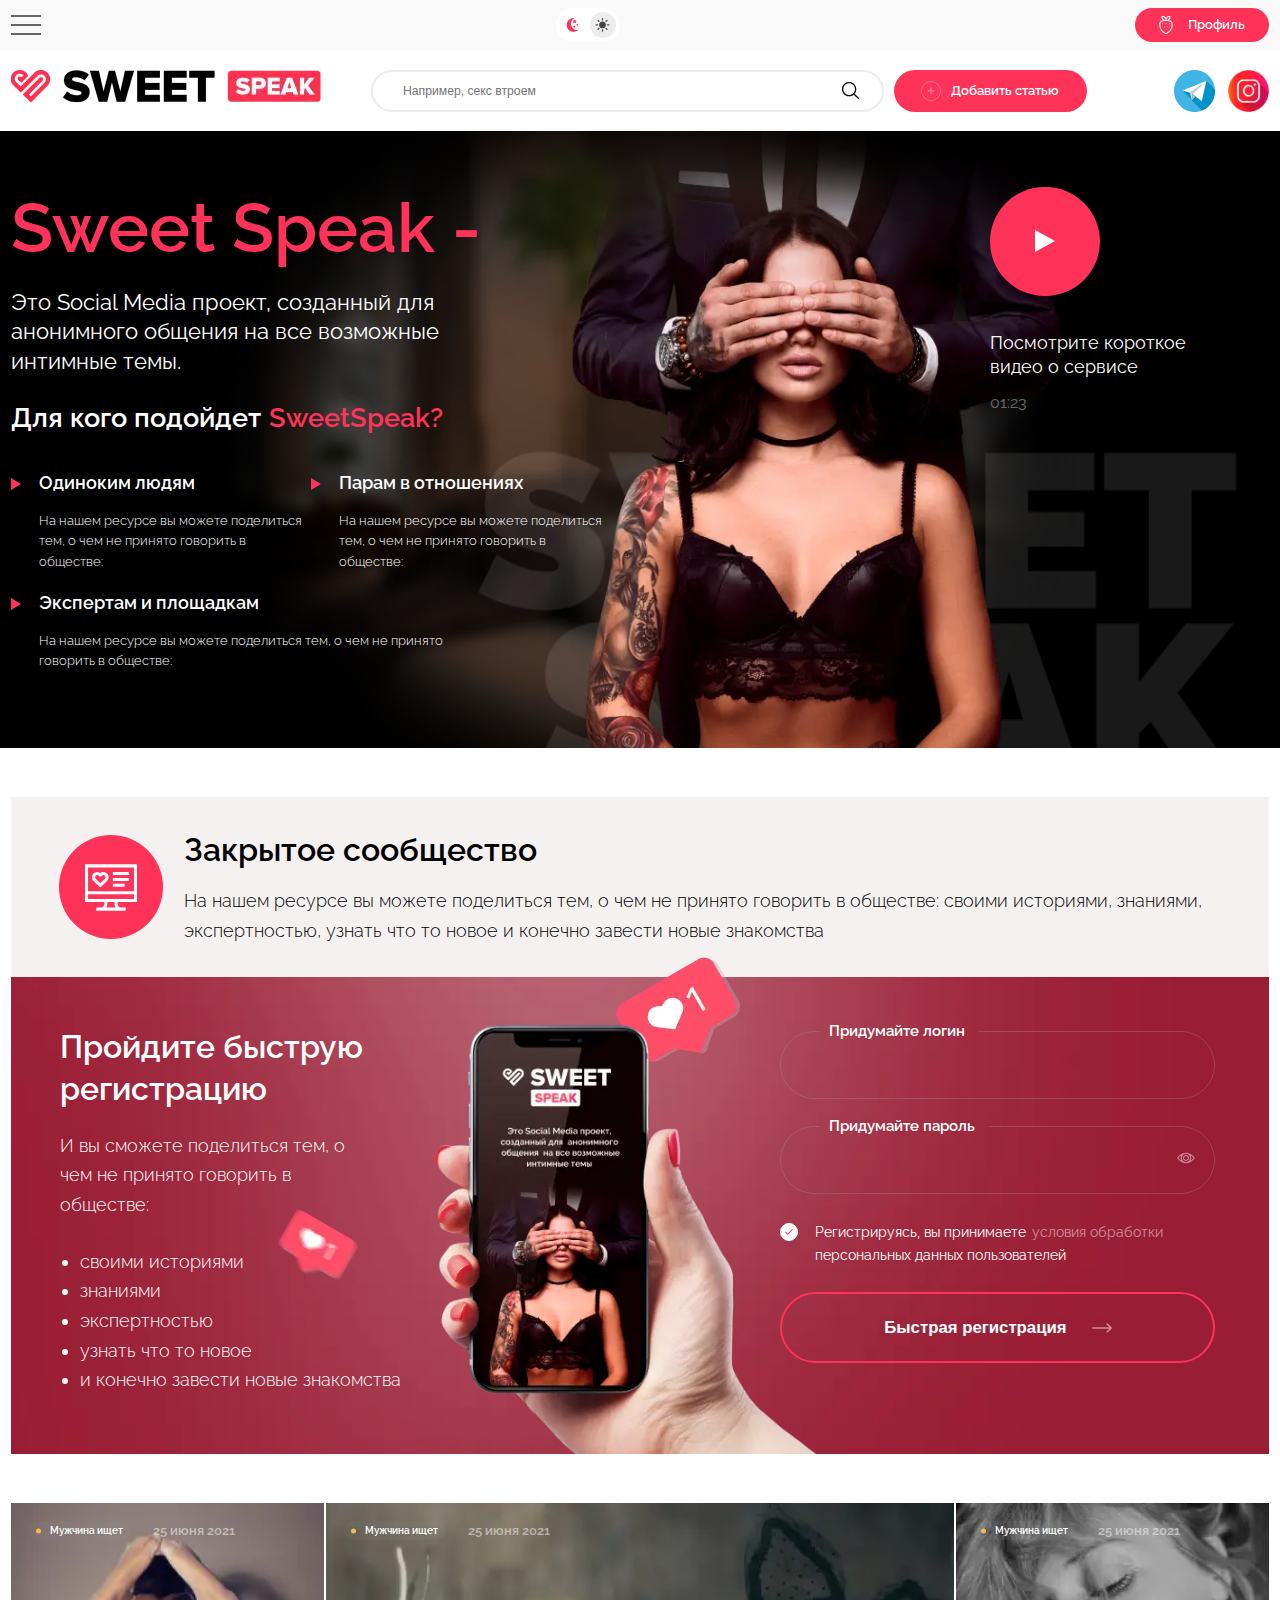
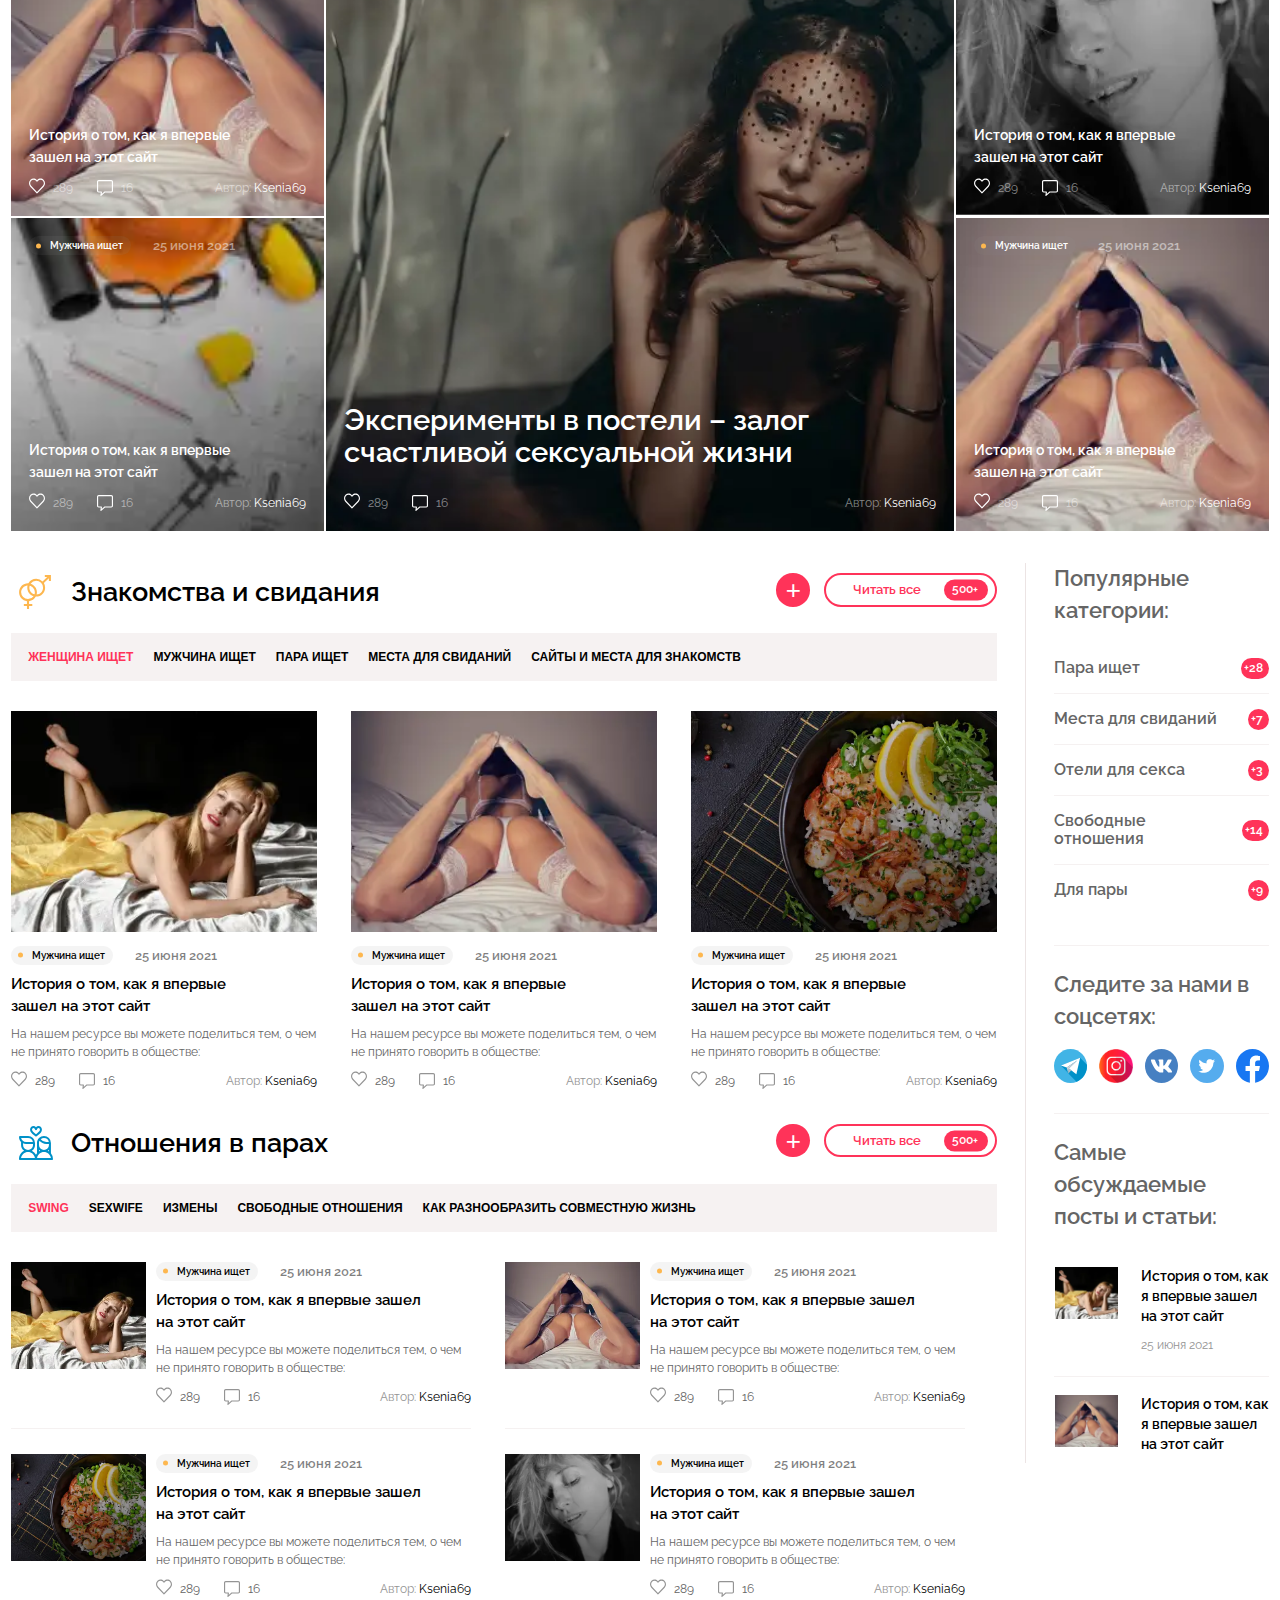
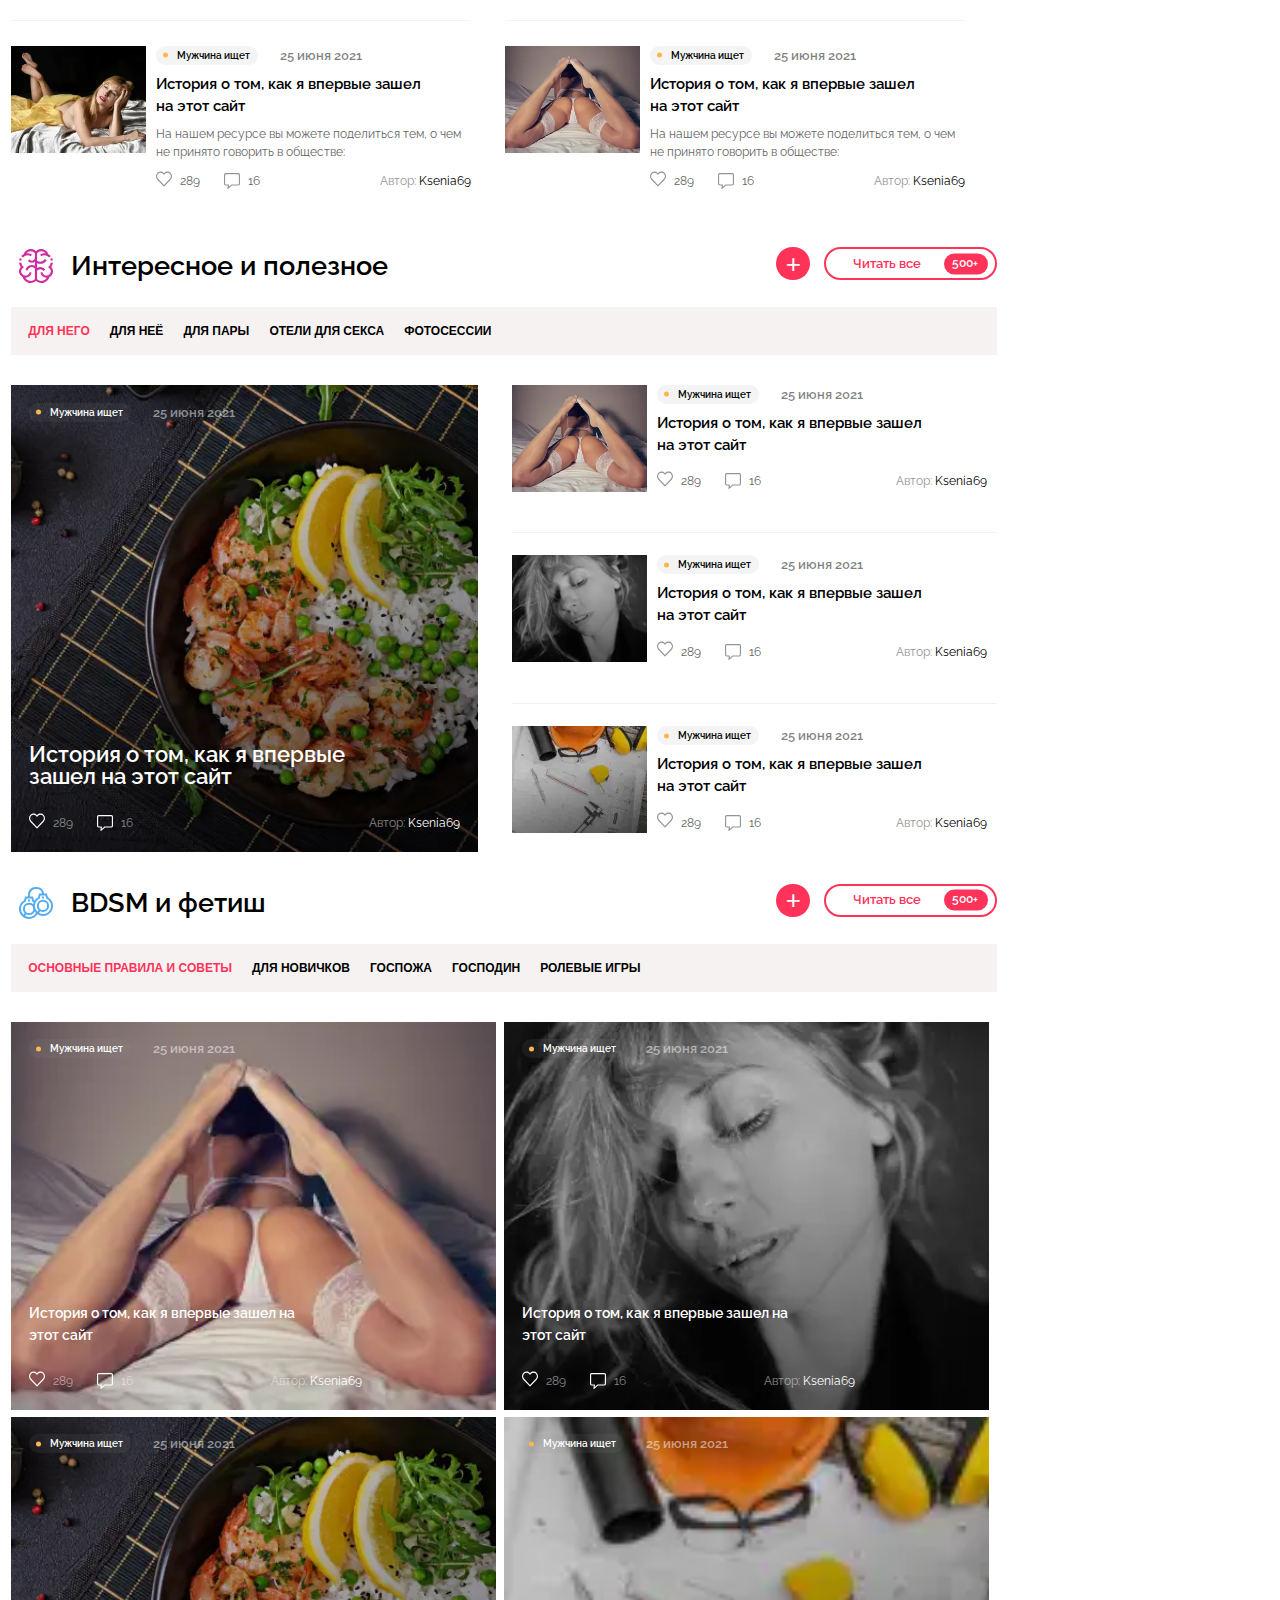
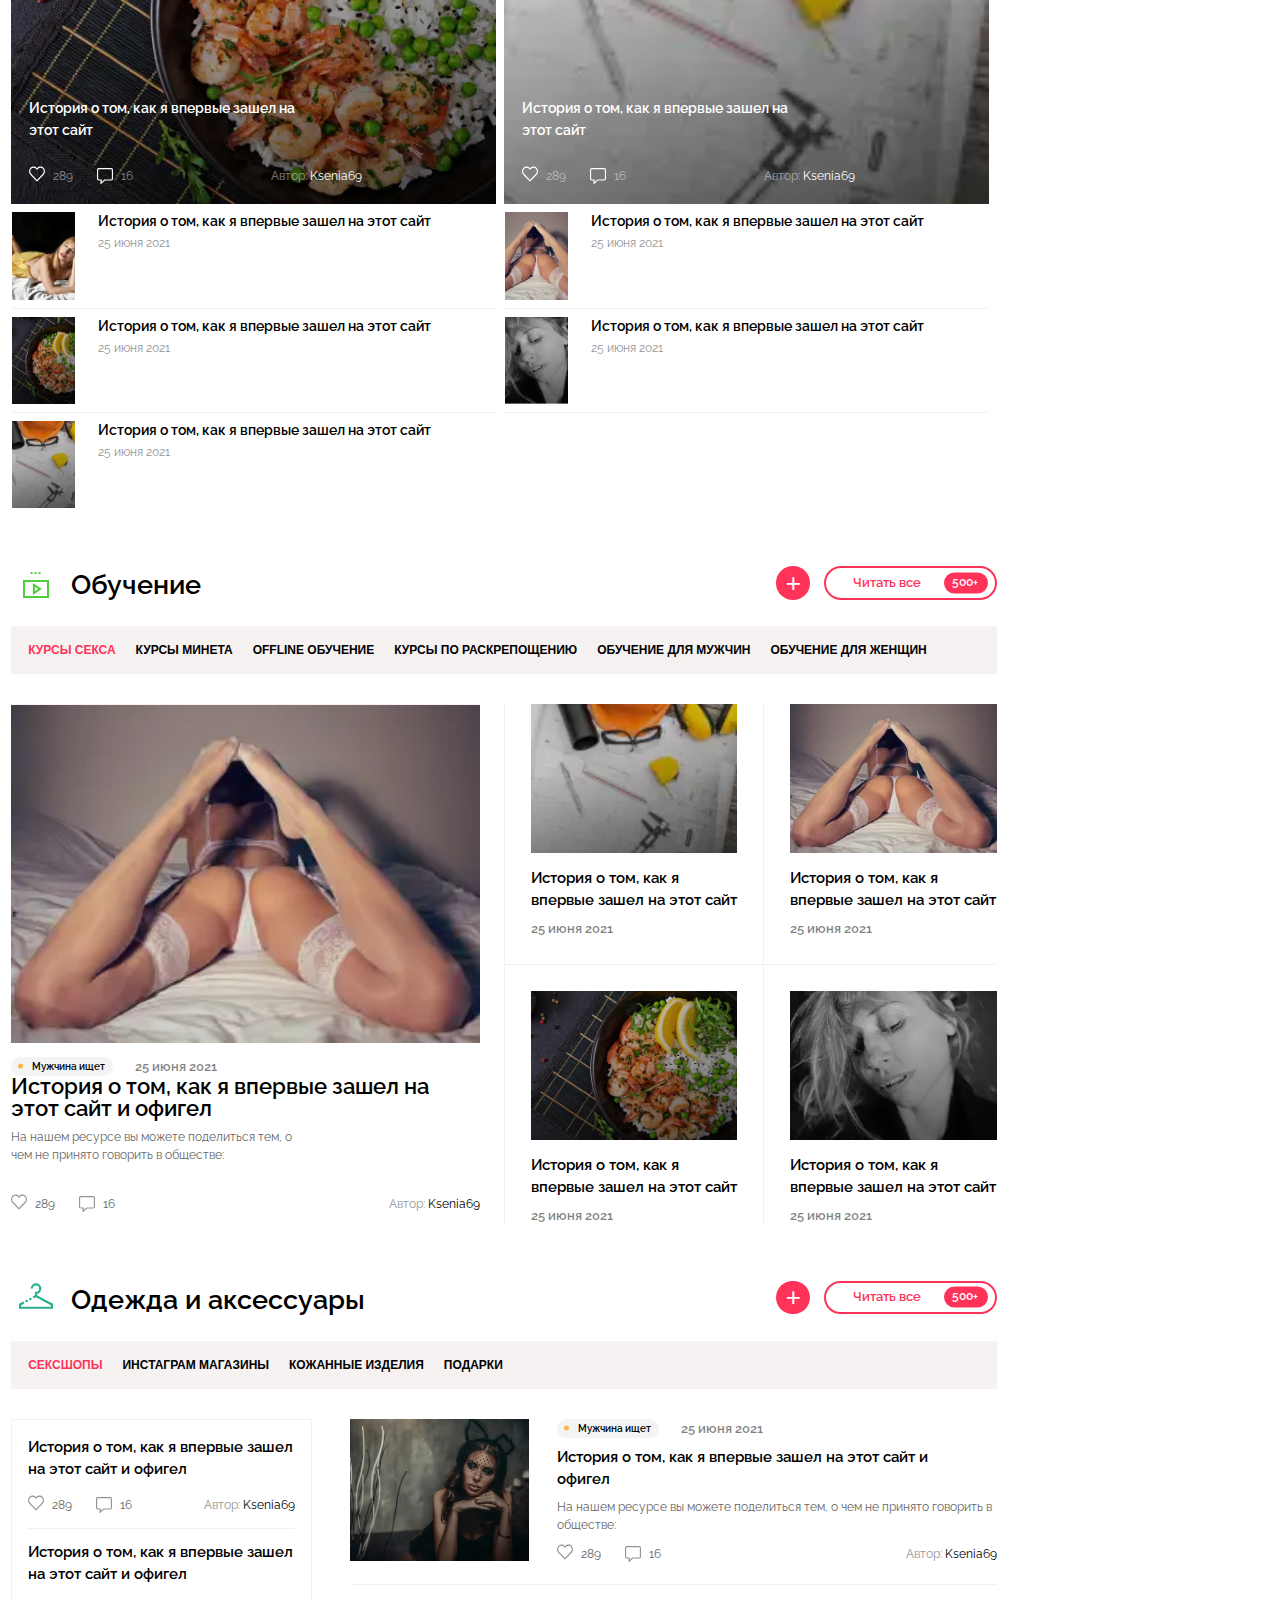
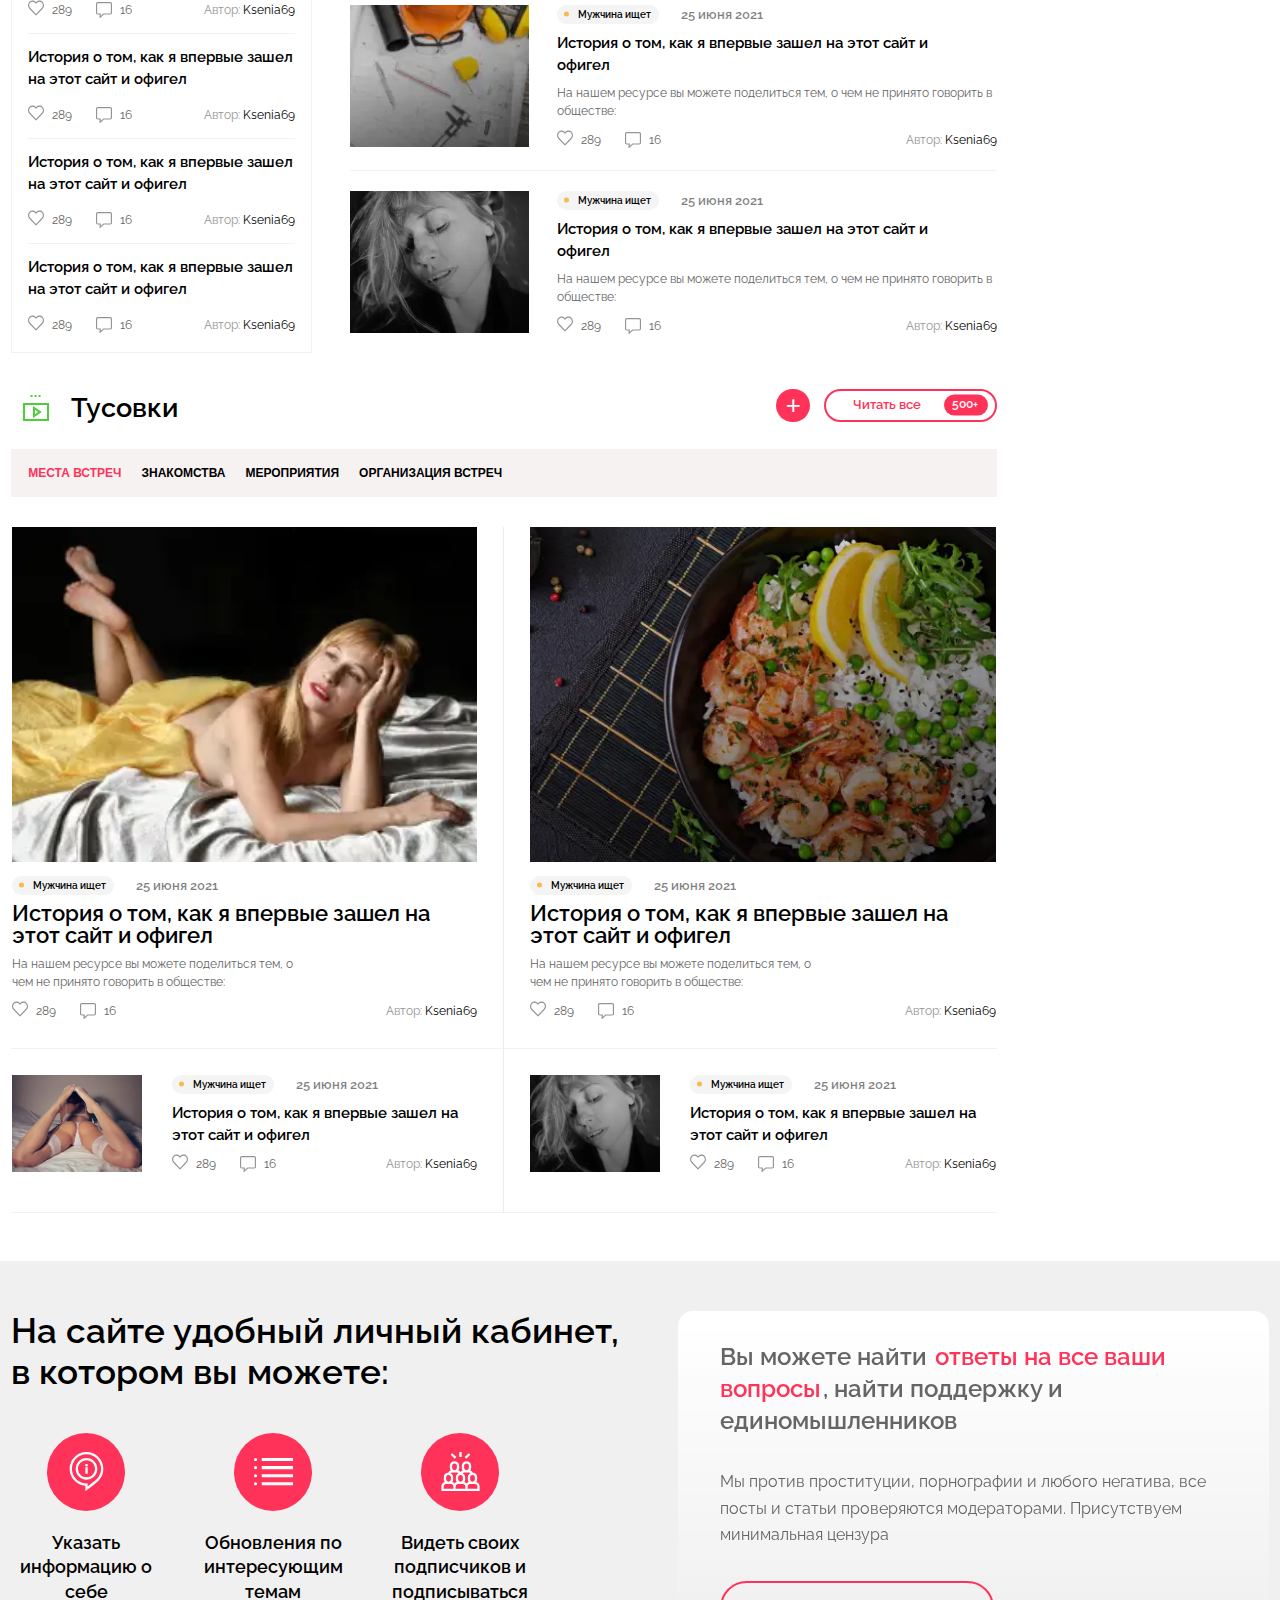
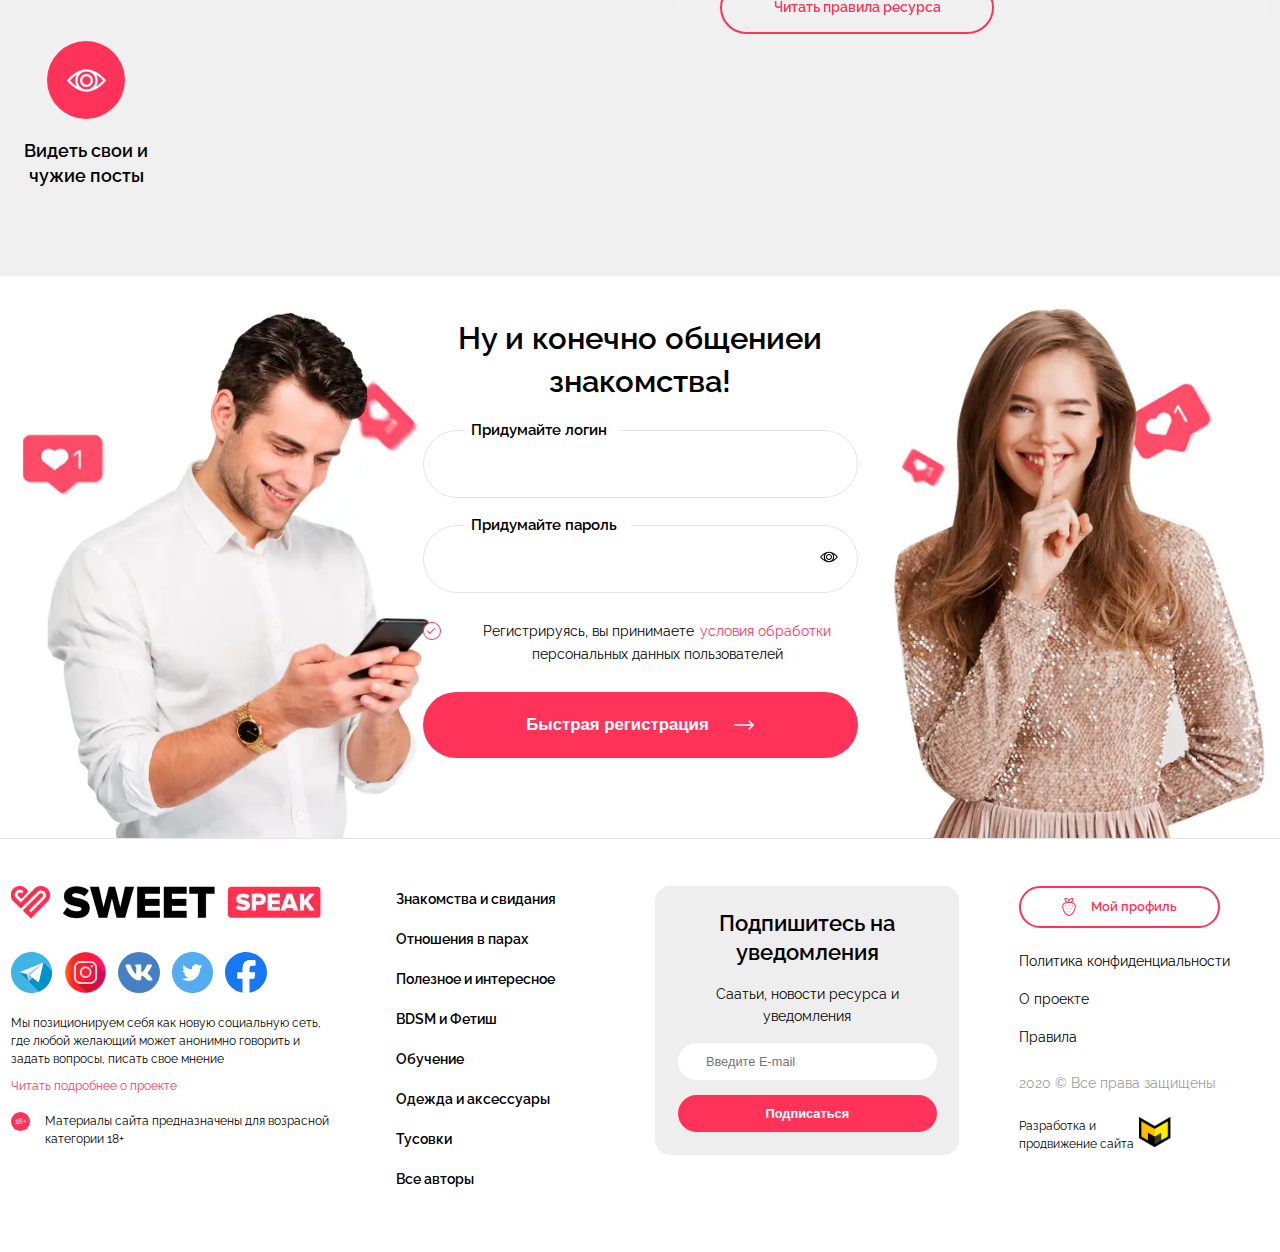
==== commit d7575587: "finish fix" ====
--- a/index.html
+++ b/index.html
@@ -33,28 +33,144 @@
 				<div class="menu__btn">
 					<span></span>
 				</div>
-				<nav class="menu__body">
+				<nav class="menu__body one">
 					<ul class="menu__list">
 						<li class="menu__row">
-							<a class="menu__link" href="#dating" title="Подробнее">Знакомства и свидания</a>
+							<a class="menu__link" href="#" title="Подробнее">Знакомства и свидания</a>
+							<ul class="header__dropdown dropdown">
+								<li class="dropdown__row"><a href="#" class="dropdown__link">
+										Женщина ищет
+									</a></li>
+								<li class="dropdown__row"><a href="#" class="dropdown__link">
+										Мужчина ищет
+									</a></li>
+								<li class="dropdown__row"><a href="#" class="dropdown__link">
+										Пара ищет
+									</a></li>
+								<li class="dropdown__row"><a href="#" class="dropdown__link">
+										Места для свиданий
+									</a></li>
+								<li class="dropdown__row"><a href="#" class="dropdown__link">
+										Сайты и места для знакомств
+									</a></li>
+							</ul>
 						</li>
 						<li class="menu__row">
-							<a class="menu__link" href="#couples" title="Подробнее">Отношения в парах</a>
+							<a class="menu__link" href="#" title="Подробнее">Отношения в парах</a>
+							<ul class="header__dropdown dropdown">
+								<li class="dropdown__row"><a href="#" class="dropdown__link">
+										Swing
+									</a></li>
+								<li class="dropdown__row"><a href="#" class="dropdown__link">
+										SexWife
+									</a></li>
+								<li class="dropdown__row"><a href="#" class="dropdown__link">
+										Измены
+									</a></li>
+								<li class="dropdown__row"><a href="#" class="dropdown__link">
+										Свободные отношения
+									</a></li>
+								<li class="dropdown__row"><a href="#" class="dropdown__link">
+										Как разнообразить совместную жизнь
+									</a></li>
+							</ul>
 						</li>
 						<li class="menu__row">
-							<a class="menu__link" href="#useful" title="Подробнее">Полезное и интересное</a>
+							<a class="menu__link" href="#" title="Подробнее">Полезное и интересное</a>
+							<ul class="header__dropdown dropdown">
+								<li class="dropdown__row"><a href="#" class="dropdown__link">
+										Для него
+									</a></li>
+								<li class="dropdown__row"><a href="#" class="dropdown__link">
+										Для неё
+									</a></li>
+								<li class="dropdown__row"><a href="#" class="dropdown__link">
+										Для пары
+									</a></li>
+								<li class="dropdown__row"><a href="#" class="dropdown__link">
+										Отели для секса
+									</a></li>
+								<li class="dropdown__row"><a href="#" class="dropdown__link">
+										Фотосессии
+									</a></li>
+							</ul>
 						</li>
 						<li class="menu__row">
-							<a class="menu__link" href="#bdsm" title="Подробнее">BDSM и Фетиш</a>
+							<a class="menu__link" href="#" title="Подробнее">BDSM и Фетиш</a>
+							<ul class="header__dropdown dropdown">
+								<li class="dropdown__row"><a href="#" class="dropdown__link">
+										Основные правила и советы
+									</a></li>
+								<li class="dropdown__row"><a href="#" class="dropdown__link">
+										Для новичков
+									</a></li>
+								<li class="dropdown__row"><a href="#" class="dropdown__link">
+										Госпожа
+									</a></li>
+								<li class="dropdown__row"><a href="#" class="dropdown__link">
+										Господин
+									</a></li>
+								<li class="dropdown__row"><a href="#" class="dropdown__link">
+										Ролевые игры
+									</a></li>
+							</ul>
 						</li>
 						<li class="menu__row">
-							<a class="menu__link" href="#training" title="Подробнее">Обучение</a>
+							<a class="menu__link" href="#" title="Подробнее">Обучение</a>
+							<ul class="header__dropdown dropdown">
+								<li class="dropdown__row"><a href="#" class="dropdown__link">
+										Курсы секса
+									</a></li>
+								<li class="dropdown__row"><a href="#" class="dropdown__link">
+										Курсы минета
+									</a></li>
+								<li class="dropdown__row"><a href="#" class="dropdown__link">
+										Offline обучение
+									</a></li>
+								<li class="dropdown__row"><a href="#" class="dropdown__link">
+										Курсы по раскрепощению
+									</a></li>
+								<li class="dropdown__row"><a href="#" class="dropdown__link">
+										Обучение для мужчин
+									</a></li>
+								<li class="dropdown__row"><a href="#" class="dropdown__link">
+										Обучение для женщин
+									</a></li>
+							</ul>
 						</li>
 						<li class="menu__row">
-							<a class="menu__link" href="#products" title="Подробнее">Одежда и аксессуары</a>
+							<a class="menu__link" href="#" title="Подробнее">Одежда и аксессуары</a>
+							<ul class="header__dropdown dropdown">
+								<li class="dropdown__row"><a href="#" class="dropdown__link">
+										Сексшопы
+									</a></li>
+								<li class="dropdown__row"><a href="#" class="dropdown__link">
+										Инстаграм магазины
+									</a></li>
+								<li class="dropdown__row"><a href="#" class="dropdown__link">
+										Кожанные изделия
+									</a></li>
+								<li class="dropdown__row"><a href="#" class="dropdown__link">
+										Подарки
+									</a></li>
+							</ul>
 						</li>
 						<li class="menu__row">
-							<a class="menu__link" href="#hangouts" title="Подробнее">Тусовки</a>
+							<a class="menu__link" href="#" title="Подробнее">Тусовки</a>
+							<ul class="header__dropdown dropdown">
+								<li class="dropdown__row"><a href="#" class="dropdown__link">
+										Места встреч
+									</a></li>
+								<li class="dropdown__row"><a href="#" class="dropdown__link">
+										Знакомства
+									</a></li>
+								<li class="dropdown__row"><a href="#" class="dropdown__link">
+										Мероприятия
+									</a></li>
+								<li class="dropdown__row"><a href="#" class="dropdown__link">
+										Организация встреч
+									</a></li>
+							</ul>
 						</li>
 					</ul>
 				</nav>
@@ -94,8 +210,8 @@
 			</div>
 			<div class="header__wrapper">
 				<a class="header__btn" href="#" title="Написать статью">
-					<span>+</span>
-					Добавить статью
+					<span class="header__plus">+</span>
+					<span>Добавить статью</span>
 				</a>
 				<ul class="header__social social">
 					<li class="social__row">
@@ -263,9 +379,9 @@
 											</a>
 											<div class="card__autor autor">
 												Автор:
-												<span class="autor__name">
+												<a class="autor__name" href="#" title="Статьи автора">
 													Ksenia69
-												</span>
+												</a>
 											</div>
 										</div>
 									</div>
@@ -311,9 +427,9 @@
 											</a>
 											<div class="card__autor autor">
 												Автор:
-												<span class="autor__name">
+												<a class="autor__name" href="#" title="Статьи автора">
 													Ksenia69
-												</span>
+												</a>
 											</div>
 										</div>
 									</div>
@@ -359,9 +475,9 @@
 											</a>
 											<div class="card__autor autor">
 												Автор:
-												<span class="autor__name">
+												<a class="autor__name" href="#" title="Статьи автора">
 													Ksenia69
-												</span>
+												</a>
 											</div>
 										</div>
 									</div>
@@ -407,9 +523,9 @@
 											</a>
 											<div class="card__autor autor">
 												Автор:
-												<span class="autor__name">
+												<a class="autor__name" href="#" title="Статьи автора">
 													Ksenia69
-												</span>
+												</a>
 											</div>
 										</div>
 									</div>
@@ -455,9 +571,9 @@
 											</a>
 											<div class="card__autor autor">
 												Автор:
-												<span class="autor__name">
+												<a class="autor__name" href="#" title="Статьи автора">
 													Ksenia69
-												</span>
+												</a>
 											</div>
 										</div>
 									</div>
@@ -475,10 +591,10 @@
 										Знакомства и свидания
 									</h2>
 									<div class="dating__buttons buttons">
-										<button class="buttons__add" type="button" title="Написать статью">+</button>
+										<button class="buttons__add" type="button" title="Написать статью"><span>+</span></button>
 										<a class="buttons__btn" href="#" title="Читать все">
-											Читать все
-											<span>500</span>
+											<span>Читать все</span>
+											<span class="buttons__quantity">500</span>
 										</a>
 									</div>
 								</div>
@@ -550,9 +666,9 @@
 															</a>
 															<div class="card__autor autor">
 																Автор:
-																<span class="autor__name">
+																<a class="autor__name" href="#" title="Статьи автора">
 																	Ksenia69
-																</span>
+																</a>
 															</div>
 														</div>
 													</div>
@@ -596,9 +712,9 @@
 															</a>
 															<div class="card__autor autor">
 																Автор:
-																<span class="autor__name">
+																<a class="autor__name" href="#" title="Статьи автора">
 																	Ksenia69
-																</span>
+																</a>
 															</div>
 														</div>
 													</div>
@@ -642,9 +758,9 @@
 															</a>
 															<div class="card__autor autor">
 																Автор:
-																<span class="autor__name">
+																<a class="autor__name" href="#" title="Статьи автора">
 																	Ksenia69
-																</span>
+																</a>
 															</div>
 														</div>
 													</div>
@@ -692,9 +808,9 @@
 															</a>
 															<div class="card__autor autor">
 																Автор:
-																<span class="autor__name">
+																<a class="autor__name" href="#" title="Статьи автора">
 																	Ksenia69
-																</span>
+																</a>
 															</div>
 														</div>
 													</div>
@@ -738,9 +854,9 @@
 															</a>
 															<div class="card__autor autor">
 																Автор:
-																<span class="autor__name">
+																<a class="autor__name" href="#" title="Статьи автора">
 																	Ksenia69
-																</span>
+																</a>
 															</div>
 														</div>
 													</div>
@@ -784,9 +900,9 @@
 															</a>
 															<div class="card__autor autor">
 																Автор:
-																<span class="autor__name">
+																<a class="autor__name" href="#" title="Статьи автора">
 																	Ksenia69
-																</span>
+																</a>
 															</div>
 														</div>
 													</div>
@@ -834,9 +950,9 @@
 															</a>
 															<div class="card__autor autor">
 																Автор:
-																<span class="autor__name">
+																<a class="autor__name" href="#" title="Статьи автора">
 																	Ksenia69
-																</span>
+																</a>
 															</div>
 														</div>
 													</div>
@@ -880,9 +996,9 @@
 															</a>
 															<div class="card__autor autor">
 																Автор:
-																<span class="autor__name">
+																<a class="autor__name" href="#" title="Статьи автора">
 																	Ksenia69
-																</span>
+																</a>
 															</div>
 														</div>
 													</div>
@@ -926,9 +1042,9 @@
 															</a>
 															<div class="card__autor autor">
 																Автор:
-																<span class="autor__name">
+																<a class="autor__name" href="#" title="Статьи автора">
 																	Ksenia69
-																</span>
+																</a>
 															</div>
 														</div>
 													</div>
@@ -976,9 +1092,9 @@
 															</a>
 															<div class="card__autor autor">
 																Автор:
-																<span class="autor__name">
+																<a class="autor__name" href="#" title="Статьи автора">
 																	Ksenia69
-																</span>
+																</a>
 															</div>
 														</div>
 													</div>
@@ -1022,9 +1138,9 @@
 															</a>
 															<div class="card__autor autor">
 																Автор:
-																<span class="autor__name">
+																<a class="autor__name" href="#" title="Статьи автора">
 																	Ksenia69
-																</span>
+																</a>
 															</div>
 														</div>
 													</div>
@@ -1068,9 +1184,9 @@
 															</a>
 															<div class="card__autor autor">
 																Автор:
-																<span class="autor__name">
+																<a class="autor__name" href="#" title="Статьи автора">
 																	Ksenia69
-																</span>
+																</a>
 															</div>
 														</div>
 													</div>
@@ -1118,9 +1234,9 @@
 															</a>
 															<div class="card__autor autor">
 																Автор:
-																<span class="autor__name">
+																<a class="autor__name" href="#" title="Статьи автора">
 																	Ksenia69
-																</span>
+																</a>
 															</div>
 														</div>
 													</div>
@@ -1164,9 +1280,9 @@
 															</a>
 															<div class="card__autor autor">
 																Автор:
-																<span class="autor__name">
+																<a class="autor__name" href="#" title="Статьи автора">
 																	Ksenia69
-																</span>
+																</a>
 															</div>
 														</div>
 													</div>
@@ -1210,9 +1326,9 @@
 															</a>
 															<div class="card__autor autor">
 																Автор:
-																<span class="autor__name">
+																<a class="autor__name" href="#" title="Статьи автора">
 																	Ksenia69
-																</span>
+																</a>
 															</div>
 														</div>
 													</div>
@@ -1228,10 +1344,10 @@
 										Отношения в парах
 									</h2>
 									<div class="couples__buttons buttons">
-										<button class="buttons__add" type="button" title="Написать статью">+</button>
+										<button class="buttons__add" type="button" title="Написать статью"><span>+</span></button>
 										<a class="buttons__btn" href="#" title="Читать все">
-											Читать все
-											<span>500</span>
+											<span>Читать все</span>
+											<span class="buttons__quantity">500</span>
 										</a>
 									</div>
 								</div>
@@ -1303,9 +1419,9 @@
 															</a>
 															<div class="card__autor autor">
 																Автор:
-																<span class="autor__name">
+																<a class="autor__name" href="#" title="Статьи автора">
 																	Ksenia69
-																</span>
+																</a>
 															</div>
 														</div>
 													</div>
@@ -1349,9 +1465,9 @@
 															</a>
 															<div class="card__autor autor">
 																Автор:
-																<span class="autor__name">
+																<a class="autor__name" href="#" title="Статьи автора">
 																	Ksenia69
-																</span>
+																</a>
 															</div>
 														</div>
 													</div>
@@ -1395,9 +1511,9 @@
 															</a>
 															<div class="card__autor autor">
 																Автор:
-																<span class="autor__name">
+																<a class="autor__name" href="#" title="Статьи автора">
 																	Ksenia69
-																</span>
+																</a>
 															</div>
 														</div>
 													</div>
@@ -1441,9 +1557,9 @@
 															</a>
 															<div class="card__autor autor">
 																Автор:
-																<span class="autor__name">
+																<a class="autor__name" href="#" title="Статьи автора">
 																	Ksenia69
-																</span>
+																</a>
 															</div>
 														</div>
 													</div>
@@ -1487,9 +1603,9 @@
 															</a>
 															<div class="card__autor autor">
 																Автор:
-																<span class="autor__name">
+																<a class="autor__name" href="#" title="Статьи автора">
 																	Ksenia69
-																</span>
+																</a>
 															</div>
 														</div>
 													</div>
@@ -1533,9 +1649,9 @@
 															</a>
 															<div class="card__autor autor">
 																Автор:
-																<span class="autor__name">
+																<a class="autor__name" href="#" title="Статьи автора">
 																	Ksenia69
-																</span>
+																</a>
 															</div>
 														</div>
 													</div>
@@ -1583,9 +1699,9 @@
 															</a>
 															<div class="card__autor autor">
 																Автор:
-																<span class="autor__name">
+																<a class="autor__name" href="#" title="Статьи автора">
 																	Ksenia69
-																</span>
+																</a>
 															</div>
 														</div>
 													</div>
@@ -1629,9 +1745,9 @@
 															</a>
 															<div class="card__autor autor">
 																Автор:
-																<span class="autor__name">
+																<a class="autor__name" href="#" title="Статьи автора">
 																	Ksenia69
-																</span>
+																</a>
 															</div>
 														</div>
 													</div>
@@ -1675,9 +1791,9 @@
 															</a>
 															<div class="card__autor autor">
 																Автор:
-																<span class="autor__name">
+																<a class="autor__name" href="#" title="Статьи автора">
 																	Ksenia69
-																</span>
+																</a>
 															</div>
 														</div>
 													</div>
@@ -1721,9 +1837,9 @@
 															</a>
 															<div class="card__autor autor">
 																Автор:
-																<span class="autor__name">
+																<a class="autor__name" href="#" title="Статьи автора">
 																	Ksenia69
-																</span>
+																</a>
 															</div>
 														</div>
 													</div>
@@ -1767,9 +1883,9 @@
 															</a>
 															<div class="card__autor autor">
 																Автор:
-																<span class="autor__name">
+																<a class="autor__name" href="#" title="Статьи автора">
 																	Ksenia69
-																</span>
+																</a>
 															</div>
 														</div>
 													</div>
@@ -1813,9 +1929,9 @@
 															</a>
 															<div class="card__autor autor">
 																Автор:
-																<span class="autor__name">
+																<a class="autor__name" href="#" title="Статьи автора">
 																	Ksenia69
-																</span>
+																</a>
 															</div>
 														</div>
 													</div>
@@ -1863,9 +1979,9 @@
 															</a>
 															<div class="card__autor autor">
 																Автор:
-																<span class="autor__name">
+																<a class="autor__name" href="#" title="Статьи автора">
 																	Ksenia69
-																</span>
+																</a>
 															</div>
 														</div>
 													</div>
@@ -1909,9 +2025,9 @@
 															</a>
 															<div class="card__autor autor">
 																Автор:
-																<span class="autor__name">
+																<a class="autor__name" href="#" title="Статьи автора">
 																	Ksenia69
-																</span>
+																</a>
 															</div>
 														</div>
 													</div>
@@ -1955,9 +2071,9 @@
 															</a>
 															<div class="card__autor autor">
 																Автор:
-																<span class="autor__name">
+																<a class="autor__name" href="#" title="Статьи автора">
 																	Ksenia69
-																</span>
+																</a>
 															</div>
 														</div>
 													</div>
@@ -2001,9 +2117,9 @@
 															</a>
 															<div class="card__autor autor">
 																Автор:
-																<span class="autor__name">
+																<a class="autor__name" href="#" title="Статьи автора">
 																	Ksenia69
-																</span>
+																</a>
 															</div>
 														</div>
 													</div>
@@ -2047,9 +2163,9 @@
 															</a>
 															<div class="card__autor autor">
 																Автор:
-																<span class="autor__name">
+																<a class="autor__name" href="#" title="Статьи автора">
 																	Ksenia69
-																</span>
+																</a>
 															</div>
 														</div>
 													</div>
@@ -2093,9 +2209,9 @@
 															</a>
 															<div class="card__autor autor">
 																Автор:
-																<span class="autor__name">
+																<a class="autor__name" href="#" title="Статьи автора">
 																	Ksenia69
-																</span>
+																</a>
 															</div>
 														</div>
 													</div>
@@ -2143,9 +2259,9 @@
 															</a>
 															<div class="card__autor autor">
 																Автор:
-																<span class="autor__name">
+																<a class="autor__name" href="#" title="Статьи автора">
 																	Ksenia69
-																</span>
+																</a>
 															</div>
 														</div>
 													</div>
@@ -2189,9 +2305,9 @@
 															</a>
 															<div class="card__autor autor">
 																Автор:
-																<span class="autor__name">
+																<a class="autor__name" href="#" title="Статьи автора">
 																	Ksenia69
-																</span>
+																</a>
 															</div>
 														</div>
 													</div>
@@ -2235,9 +2351,9 @@
 															</a>
 															<div class="card__autor autor">
 																Автор:
-																<span class="autor__name">
+																<a class="autor__name" href="#" title="Статьи автора">
 																	Ksenia69
-																</span>
+																</a>
 															</div>
 														</div>
 													</div>
@@ -2281,9 +2397,9 @@
 															</a>
 															<div class="card__autor autor">
 																Автор:
-																<span class="autor__name">
+																<a class="autor__name" href="#" title="Статьи автора">
 																	Ksenia69
-																</span>
+																</a>
 															</div>
 														</div>
 													</div>
@@ -2327,9 +2443,9 @@
 															</a>
 															<div class="card__autor autor">
 																Автор:
-																<span class="autor__name">
+																<a class="autor__name" href="#" title="Статьи автора">
 																	Ksenia69
-																</span>
+																</a>
 															</div>
 														</div>
 													</div>
@@ -2373,9 +2489,9 @@
 															</a>
 															<div class="card__autor autor">
 																Автор:
-																<span class="autor__name">
+																<a class="autor__name" href="#" title="Статьи автора">
 																	Ksenia69
-																</span>
+																</a>
 															</div>
 														</div>
 													</div>
@@ -2423,9 +2539,9 @@
 															</a>
 															<div class="card__autor autor">
 																Автор:
-																<span class="autor__name">
+																<a class="autor__name" href="#" title="Статьи автора">
 																	Ksenia69
-																</span>
+																</a>
 															</div>
 														</div>
 													</div>
@@ -2469,9 +2585,9 @@
 															</a>
 															<div class="card__autor autor">
 																Автор:
-																<span class="autor__name">
+																<a class="autor__name" href="#" title="Статьи автора">
 																	Ksenia69
-																</span>
+																</a>
 															</div>
 														</div>
 													</div>
@@ -2515,9 +2631,9 @@
 															</a>
 															<div class="card__autor autor">
 																Автор:
-																<span class="autor__name">
+																<a class="autor__name" href="#" title="Статьи автора">
 																	Ksenia69
-																</span>
+																</a>
 															</div>
 														</div>
 													</div>
@@ -2561,9 +2677,9 @@
 															</a>
 															<div class="card__autor autor">
 																Автор:
-																<span class="autor__name">
+																<a class="autor__name" href="#" title="Статьи автора">
 																	Ksenia69
-																</span>
+																</a>
 															</div>
 														</div>
 													</div>
@@ -2607,9 +2723,9 @@
 															</a>
 															<div class="card__autor autor">
 																Автор:
-																<span class="autor__name">
+																<a class="autor__name" href="#" title="Статьи автора">
 																	Ksenia69
-																</span>
+																</a>
 															</div>
 														</div>
 													</div>
@@ -2653,9 +2769,9 @@
 															</a>
 															<div class="card__autor autor">
 																Автор:
-																<span class="autor__name">
+																<a class="autor__name" href="#" title="Статьи автора">
 																	Ksenia69
-																</span>
+																</a>
 															</div>
 														</div>
 													</div>
@@ -2671,10 +2787,10 @@
 										Интересное и полезное
 									</h2>
 									<div class="useful__buttons buttons">
-										<button class="buttons__add" type="button" title="Написать статью">+</button>
+										<button class="buttons__add" type="button" title="Написать статью"><span>+</span></button>
 										<a class="buttons__btn" href="#" title="Читать все">
-											Читать все
-											<span>500</span>
+											<span>Читать все</span>
+											<span class="buttons__quantity">500</span>
 										</a>
 									</div>
 								</div>
@@ -2747,9 +2863,9 @@
 																</a>
 																<div class="card__autor autor">
 																	Автор:
-																	<span class="autor__name">
+																	<a class="autor__name" href="#" title="Статьи автора">
 																		Ksenia69
-																	</span>
+																	</a>
 																</div>
 															</div>
 														</div>
@@ -2795,9 +2911,9 @@
 																</a>
 																<div class="card__autor autor">
 																	Автор:
-																	<span class="autor__name">
+																	<a class="autor__name" href="#" title="Статьи автора">
 																		Ksenia69
-																	</span>
+																	</a>
 																</div>
 															</div>
 														</div>
@@ -2843,9 +2959,9 @@
 																</a>
 																<div class="card__autor autor">
 																	Автор:
-																	<span class="autor__name">
+																	<a class="autor__name" href="#" title="Статьи автора">
 																		Ksenia69
-																	</span>
+																	</a>
 																</div>
 															</div>
 														</div>
@@ -2891,9 +3007,9 @@
 																</a>
 																<div class="card__autor autor">
 																	Автор:
-																	<span class="autor__name">
+																	<a class="autor__name" href="#" title="Статьи автора">
 																		Ksenia69
-																	</span>
+																	</a>
 																</div>
 															</div>
 														</div>
@@ -2943,9 +3059,9 @@
 																</a>
 																<div class="card__autor autor">
 																	Автор:
-																	<span class="autor__name">
+																	<a class="autor__name" href="#" title="Статьи автора">
 																		Ksenia69
-																	</span>
+																	</a>
 																</div>
 															</div>
 														</div>
@@ -2991,9 +3107,9 @@
 																</a>
 																<div class="card__autor autor">
 																	Автор:
-																	<span class="autor__name">
+																	<a class="autor__name" href="#" title="Статьи автора">
 																		Ksenia69
-																	</span>
+																	</a>
 																</div>
 															</div>
 														</div>
@@ -3039,9 +3155,9 @@
 																</a>
 																<div class="card__autor autor">
 																	Автор:
-																	<span class="autor__name">
+																	<a class="autor__name" href="#" title="Статьи автора">
 																		Ksenia69
-																	</span>
+																	</a>
 																</div>
 															</div>
 														</div>
@@ -3087,9 +3203,9 @@
 																</a>
 																<div class="card__autor autor">
 																	Автор:
-																	<span class="autor__name">
+																	<a class="autor__name" href="#" title="Статьи автора">
 																		Ksenia69
-																	</span>
+																	</a>
 																</div>
 															</div>
 														</div>
@@ -3139,9 +3255,9 @@
 																</a>
 																<div class="card__autor autor">
 																	Автор:
-																	<span class="autor__name">
+																	<a class="autor__name" href="#" title="Статьи автора">
 																		Ksenia69
-																	</span>
+																	</a>
 																</div>
 															</div>
 														</div>
@@ -3187,9 +3303,9 @@
 																</a>
 																<div class="card__autor autor">
 																	Автор:
-																	<span class="autor__name">
+																	<a class="autor__name" href="#" title="Статьи автора">
 																		Ksenia69
-																	</span>
+																	</a>
 																</div>
 															</div>
 														</div>
@@ -3235,9 +3351,9 @@
 																</a>
 																<div class="card__autor autor">
 																	Автор:
-																	<span class="autor__name">
+																	<a class="autor__name" href="#" title="Статьи автора">
 																		Ksenia69
-																	</span>
+																	</a>
 																</div>
 															</div>
 														</div>
@@ -3283,9 +3399,9 @@
 																</a>
 																<div class="card__autor autor">
 																	Автор:
-																	<span class="autor__name">
+																	<a class="autor__name" href="#" title="Статьи автора">
 																		Ksenia69
-																	</span>
+																	</a>
 																</div>
 															</div>
 														</div>
@@ -3335,9 +3451,9 @@
 																</a>
 																<div class="card__autor autor">
 																	Автор:
-																	<span class="autor__name">
+																	<a class="autor__name" href="#" title="Статьи автора">
 																		Ksenia69
-																	</span>
+																	</a>
 																</div>
 															</div>
 														</div>
@@ -3383,9 +3499,9 @@
 																</a>
 																<div class="card__autor autor">
 																	Автор:
-																	<span class="autor__name">
+																	<a class="autor__name" href="#" title="Статьи автора">
 																		Ksenia69
-																	</span>
+																	</a>
 																</div>
 															</div>
 														</div>
@@ -3431,9 +3547,9 @@
 																</a>
 																<div class="card__autor autor">
 																	Автор:
-																	<span class="autor__name">
+																	<a class="autor__name" href="#" title="Статьи автора">
 																		Ksenia69
-																	</span>
+																	</a>
 																</div>
 															</div>
 														</div>
@@ -3479,9 +3595,9 @@
 																</a>
 																<div class="card__autor autor">
 																	Автор:
-																	<span class="autor__name">
+																	<a class="autor__name" href="#" title="Статьи автора">
 																		Ksenia69
-																	</span>
+																	</a>
 																</div>
 															</div>
 														</div>
@@ -3531,9 +3647,9 @@
 																</a>
 																<div class="card__autor autor">
 																	Автор:
-																	<span class="autor__name">
+																	<a class="autor__name" href="#" title="Статьи автора">
 																		Ksenia69
-																	</span>
+																	</a>
 																</div>
 															</div>
 														</div>
@@ -3579,9 +3695,9 @@
 																</a>
 																<div class="card__autor autor">
 																	Автор:
-																	<span class="autor__name">
+																	<a class="autor__name" href="#" title="Статьи автора">
 																		Ksenia69
-																	</span>
+																	</a>
 																</div>
 															</div>
 														</div>
@@ -3627,9 +3743,9 @@
 																</a>
 																<div class="card__autor autor">
 																	Автор:
-																	<span class="autor__name">
+																	<a class="autor__name" href="#" title="Статьи автора">
 																		Ksenia69
-																	</span>
+																	</a>
 																</div>
 															</div>
 														</div>
@@ -3675,9 +3791,9 @@
 																</a>
 																<div class="card__autor autor">
 																	Автор:
-																	<span class="autor__name">
+																	<a class="autor__name" href="#" title="Статьи автора">
 																		Ksenia69
-																	</span>
+																	</a>
 																</div>
 															</div>
 														</div>
@@ -3694,10 +3810,10 @@
 										BDSM и фетиш
 									</h2>
 									<div class="bdsm__buttons buttons">
-										<button class="buttons__add" type="button" title="Написать статью">+</button>
+										<button class="buttons__add" type="button" title="Написать статью"><span>+</span></button>
 										<a class="buttons__btn" href="#" title="Читать все">
-											Читать все
-											<span>500</span>
+											<span>Читать все</span>
+											<span class="buttons__quantity">500</span>
 										</a>
 									</div>
 								</div>
@@ -3771,9 +3887,9 @@
 																	</a>
 																	<div class="card__autor autor">
 																		Автор:
-																		<span class="autor__name">
+																		<a class="autor__name" href="#" title="Статьи автора">
 																			Ksenia69
-																		</span>
+																		</a>
 																	</div>
 																</div>
 															</div>
@@ -3819,9 +3935,9 @@
 																	</a>
 																	<div class="card__autor autor">
 																		Автор:
-																		<span class="autor__name">
+																		<a class="autor__name" href="#" title="Статьи автора">
 																			Ksenia69
-																		</span>
+																		</a>
 																	</div>
 																</div>
 															</div>
@@ -3867,9 +3983,9 @@
 																	</a>
 																	<div class="card__autor autor">
 																		Автор:
-																		<span class="autor__name">
+																		<a class="autor__name" href="#" title="Статьи автора">
 																			Ksenia69
-																		</span>
+																		</a>
 																	</div>
 																</div>
 															</div>
@@ -3915,9 +4031,9 @@
 																	</a>
 																	<div class="card__autor autor">
 																		Автор:
-																		<span class="autor__name">
+																		<a class="autor__name" href="#" title="Статьи автора">
 																			Ksenia69
-																		</span>
+																		</a>
 																	</div>
 																</div>
 															</div>
@@ -4041,9 +4157,9 @@
 																	</a>
 																	<div class="card__autor autor">
 																		Автор:
-																		<span class="autor__name">
+																		<a class="autor__name" href="#" title="Статьи автора">
 																			Ksenia69
-																		</span>
+																		</a>
 																	</div>
 																</div>
 															</div>
@@ -4089,9 +4205,9 @@
 																	</a>
 																	<div class="card__autor autor">
 																		Автор:
-																		<span class="autor__name">
+																		<a class="autor__name" href="#" title="Статьи автора">
 																			Ksenia69
-																		</span>
+																		</a>
 																	</div>
 																</div>
 															</div>
@@ -4137,9 +4253,9 @@
 																	</a>
 																	<div class="card__autor autor">
 																		Автор:
-																		<span class="autor__name">
+																		<a class="autor__name" href="#" title="Статьи автора">
 																			Ksenia69
-																		</span>
+																		</a>
 																	</div>
 																</div>
 															</div>
@@ -4185,9 +4301,9 @@
 																	</a>
 																	<div class="card__autor autor">
 																		Автор:
-																		<span class="autor__name">
+																		<a class="autor__name" href="#" title="Статьи автора">
 																			Ksenia69
-																		</span>
+																		</a>
 																	</div>
 																</div>
 															</div>
@@ -4311,9 +4427,9 @@
 																	</a>
 																	<div class="card__autor autor">
 																		Автор:
-																		<span class="autor__name">
+																		<a class="autor__name" href="#" title="Статьи автора">
 																			Ksenia69
-																		</span>
+																		</a>
 																	</div>
 																</div>
 															</div>
@@ -4359,9 +4475,9 @@
 																	</a>
 																	<div class="card__autor autor">
 																		Автор:
-																		<span class="autor__name">
+																		<a class="autor__name" href="#" title="Статьи автора">
 																			Ksenia69
-																		</span>
+																		</a>
 																	</div>
 																</div>
 															</div>
@@ -4407,9 +4523,9 @@
 																	</a>
 																	<div class="card__autor autor">
 																		Автор:
-																		<span class="autor__name">
+																		<a class="autor__name" href="#" title="Статьи автора">
 																			Ksenia69
-																		</span>
+																		</a>
 																	</div>
 																</div>
 															</div>
@@ -4455,9 +4571,9 @@
 																	</a>
 																	<div class="card__autor autor">
 																		Автор:
-																		<span class="autor__name">
+																		<a class="autor__name" href="#" title="Статьи автора">
 																			Ksenia69
-																		</span>
+																		</a>
 																	</div>
 																</div>
 															</div>
@@ -4581,9 +4697,9 @@
 																	</a>
 																	<div class="card__autor autor">
 																		Автор:
-																		<span class="autor__name">
+																		<a class="autor__name" href="#" title="Статьи автора">
 																			Ksenia69
-																		</span>
+																		</a>
 																	</div>
 																</div>
 															</div>
@@ -4629,9 +4745,9 @@
 																	</a>
 																	<div class="card__autor autor">
 																		Автор:
-																		<span class="autor__name">
+																		<a class="autor__name" href="#" title="Статьи автора">
 																			Ksenia69
-																		</span>
+																		</a>
 																	</div>
 																</div>
 															</div>
@@ -4677,9 +4793,9 @@
 																	</a>
 																	<div class="card__autor autor">
 																		Автор:
-																		<span class="autor__name">
+																		<a class="autor__name" href="#" title="Статьи автора">
 																			Ksenia69
-																		</span>
+																		</a>
 																	</div>
 																</div>
 															</div>
@@ -4725,9 +4841,9 @@
 																	</a>
 																	<div class="card__autor autor">
 																		Автор:
-																		<span class="autor__name">
+																		<a class="autor__name" href="#" title="Статьи автора">
 																			Ksenia69
-																		</span>
+																		</a>
 																	</div>
 																</div>
 															</div>
@@ -4851,9 +4967,9 @@
 																	</a>
 																	<div class="card__autor autor">
 																		Автор:
-																		<span class="autor__name">
+																		<a class="autor__name" href="#" title="Статьи автора">
 																			Ksenia69
-																		</span>
+																		</a>
 																	</div>
 																</div>
 															</div>
@@ -4899,9 +5015,9 @@
 																	</a>
 																	<div class="card__autor autor">
 																		Автор:
-																		<span class="autor__name">
+																		<a class="autor__name" href="#" title="Статьи автора">
 																			Ksenia69
-																		</span>
+																		</a>
 																	</div>
 																</div>
 															</div>
@@ -4947,9 +5063,9 @@
 																	</a>
 																	<div class="card__autor autor">
 																		Автор:
-																		<span class="autor__name">
+																		<a class="autor__name" href="#" title="Статьи автора">
 																			Ksenia69
-																		</span>
+																		</a>
 																	</div>
 																</div>
 															</div>
@@ -4995,9 +5111,9 @@
 																	</a>
 																	<div class="card__autor autor">
 																		Автор:
-																		<span class="autor__name">
+																		<a class="autor__name" href="#" title="Статьи автора">
 																			Ksenia69
-																		</span>
+																		</a>
 																	</div>
 																</div>
 															</div>
@@ -5087,10 +5203,10 @@
 										Обучение
 									</h2>
 									<div class="training__buttons buttons">
-										<button class="buttons__add" type="button" title="Написать статью">+</button>
+										<button class="buttons__add" type="button" title="Написать статью"><span>+</span></button>
 										<a class="buttons__btn" href="#" title="Читать все">
-											Читать все
-											<span>500</span>
+											<span>Читать все</span>
+											<span class="buttons__quantity">500</span>
 										</a>
 									</div>
 								</div>
@@ -5166,9 +5282,9 @@
 																</a>
 																<div class="card__autor autor">
 																	Автор:
-																	<span class="autor__name">
+																	<a class="autor__name" href="#" title="Статьи автора">
 																		Ksenia69
-																	</span>
+																	</a>
 																</div>
 															</div>
 														</div>
@@ -5290,9 +5406,9 @@
 																</a>
 																<div class="card__autor autor">
 																	Автор:
-																	<span class="autor__name">
+																	<a class="autor__name" href="#" title="Статьи автора">
 																		Ksenia69
-																	</span>
+																	</a>
 																</div>
 															</div>
 														</div>
@@ -5414,9 +5530,9 @@
 																</a>
 																<div class="card__autor autor">
 																	Автор:
-																	<span class="autor__name">
+																	<a class="autor__name" href="#" title="Статьи автора">
 																		Ksenia69
-																	</span>
+																	</a>
 																</div>
 															</div>
 														</div>
@@ -5538,9 +5654,9 @@
 																</a>
 																<div class="card__autor autor">
 																	Автор:
-																	<span class="autor__name">
+																	<a class="autor__name" href="#" title="Статьи автора">
 																		Ksenia69
-																	</span>
+																	</a>
 																</div>
 															</div>
 														</div>
@@ -5662,9 +5778,9 @@
 																</a>
 																<div class="card__autor autor">
 																	Автор:
-																	<span class="autor__name">
+																	<a class="autor__name" href="#" title="Статьи автора">
 																		Ksenia69
-																	</span>
+																	</a>
 																</div>
 															</div>
 														</div>
@@ -5786,9 +5902,9 @@
 																</a>
 																<div class="card__autor autor">
 																	Автор:
-																	<span class="autor__name">
+																	<a class="autor__name" href="#" title="Статьи автора">
 																		Ksenia69
-																	</span>
+																	</a>
 																</div>
 															</div>
 														</div>
@@ -5877,10 +5993,10 @@
 										Одежда и аксессуары
 									</h2>
 									<div class="products__buttons buttons">
-										<button class="buttons__add" type="button" title="Написать статью">+</button>
+										<button class="buttons__add" type="button" title="Написать статью"><span>+</span></button>
 										<a class="buttons__btn" href="#" title="Читать все">
-											Читать все
-											<span>500</span>
+											<span>Читать все</span>
+											<span class="buttons__quantity">500</span>
 										</a>
 									</div>
 								</div>
@@ -5936,9 +6052,9 @@
 																	</a>
 																	<div class="card__autor autor">
 																		Автор:
-																		<span class="autor__name">
+																		<a class="autor__name" href="#" title="Статьи автора">
 																			Ksenia69
-																		</span>
+																		</a>
 																	</div>
 																</div>
 															</div>
@@ -5969,9 +6085,9 @@
 																	</a>
 																	<div class="card__autor autor">
 																		Автор:
-																		<span class="autor__name">
+																		<a class="autor__name" href="#" title="Статьи автора">
 																			Ksenia69
-																		</span>
+																		</a>
 																	</div>
 																</div>
 															</div>
@@ -6002,9 +6118,9 @@
 																	</a>
 																	<div class="card__autor autor">
 																		Автор:
-																		<span class="autor__name">
+																		<a class="autor__name" href="#" title="Статьи автора">
 																			Ksenia69
-																		</span>
+																		</a>
 																	</div>
 																</div>
 															</div>
@@ -6035,9 +6151,9 @@
 																	</a>
 																	<div class="card__autor autor">
 																		Автор:
-																		<span class="autor__name">
+																		<a class="autor__name" href="#" title="Статьи автора">
 																			Ksenia69
-																		</span>
+																		</a>
 																	</div>
 																</div>
 															</div>
@@ -6068,9 +6184,9 @@
 																	</a>
 																	<div class="card__autor autor">
 																		Автор:
-																		<span class="autor__name">
+																		<a class="autor__name" href="#" title="Статьи автора">
 																			Ksenia69
-																		</span>
+																		</a>
 																	</div>
 																</div>
 															</div>
@@ -6118,9 +6234,9 @@
 																	</a>
 																	<div class="card__autor autor">
 																		Автор:
-																		<span class="autor__name">
+																		<a class="autor__name" href="#" title="Статьи автора">
 																			Ksenia69
-																		</span>
+																		</a>
 																	</div>
 																</div>
 															</div>
@@ -6166,9 +6282,9 @@
 																	</a>
 																	<div class="card__autor autor">
 																		Автор:
-																		<span class="autor__name">
+																		<a class="autor__name" href="#" title="Статьи автора">
 																			Ksenia69
-																		</span>
+																		</a>
 																	</div>
 																</div>
 															</div>
@@ -6214,9 +6330,9 @@
 																	</a>
 																	<div class="card__autor autor">
 																		Автор:
-																		<span class="autor__name">
+																		<a class="autor__name" href="#" title="Статьи автора">
 																			Ksenia69
-																		</span>
+																		</a>
 																	</div>
 																</div>
 															</div>
@@ -6243,10 +6359,10 @@
 										Тусовки
 									</h2>
 									<div class="hangouts__buttons buttons">
-										<button class="buttons__add" type="button" title="Написать статью">+</button>
+										<button class="buttons__add" type="button" title="Написать статью"><span>+</span></button>
 										<a class="buttons__btn" href="#" title="Читать все">
-											Читать все
-											<span>500</span>
+											<span>Читать все</span>
+											<span class="buttons__quantity">500</span>
 										</a>
 									</div>
 								</div>
@@ -6316,9 +6432,9 @@
 																</a>
 																<div class="card__autor autor">
 																	Автор:
-																	<span class="autor__name">
+																	<a class="autor__name" href="#" title="Статьи автора">
 																		Ksenia69
-																	</span>
+																	</a>
 																</div>
 															</div>
 														</div>
@@ -6364,9 +6480,9 @@
 																</a>
 																<div class="card__autor autor">
 																	Автор:
-																	<span class="autor__name">
+																	<a class="autor__name" href="#" title="Статьи автора">
 																		Ksenia69
-																	</span>
+																	</a>
 																</div>
 															</div>
 														</div>
@@ -6411,9 +6527,9 @@
 																</a>
 																<div class="card__autor autor">
 																	Автор:
-																	<span class="autor__name">
+																	<a class="autor__name" href="#" title="Статьи автора">
 																		Ksenia69
-																	</span>
+																	</a>
 																</div>
 															</div>
 														</div>
@@ -6458,9 +6574,9 @@
 																</a>
 																<div class="card__autor autor">
 																	Автор:
-																	<span class="autor__name">
+																	<a class="autor__name" href="#" title="Статьи автора">
 																		Ksenia69
-																	</span>
+																	</a>
 																</div>
 															</div>
 														</div>
@@ -6510,9 +6626,9 @@
 																</a>
 																<div class="card__autor autor">
 																	Автор:
-																	<span class="autor__name">
+																	<a class="autor__name" href="#" title="Статьи автора">
 																		Ksenia69
-																	</span>
+																	</a>
 																</div>
 															</div>
 														</div>
@@ -6558,9 +6674,9 @@
 																</a>
 																<div class="card__autor autor">
 																	Автор:
-																	<span class="autor__name">
+																	<a class="autor__name" href="#" title="Статьи автора">
 																		Ksenia69
-																	</span>
+																	</a>
 																</div>
 															</div>
 														</div>
@@ -6605,9 +6721,9 @@
 																</a>
 																<div class="card__autor autor">
 																	Автор:
-																	<span class="autor__name">
+																	<a class="autor__name" href="#" title="Статьи автора">
 																		Ksenia69
-																	</span>
+																	</a>
 																</div>
 															</div>
 														</div>
@@ -6652,9 +6768,9 @@
 																</a>
 																<div class="card__autor autor">
 																	Автор:
-																	<span class="autor__name">
+																	<a class="autor__name" href="#" title="Статьи автора">
 																		Ksenia69
-																	</span>
+																	</a>
 																</div>
 															</div>
 														</div>
@@ -6704,9 +6820,9 @@
 																</a>
 																<div class="card__autor autor">
 																	Автор:
-																	<span class="autor__name">
+																	<a class="autor__name" href="#" title="Статьи автора">
 																		Ksenia69
-																	</span>
+																	</a>
 																</div>
 															</div>
 														</div>
@@ -6752,9 +6868,9 @@
 																</a>
 																<div class="card__autor autor">
 																	Автор:
-																	<span class="autor__name">
+																	<a class="autor__name" href="#" title="Статьи автора">
 																		Ksenia69
-																	</span>
+																	</a>
 																</div>
 															</div>
 														</div>
@@ -6799,9 +6915,9 @@
 																</a>
 																<div class="card__autor autor">
 																	Автор:
-																	<span class="autor__name">
+																	<a class="autor__name" href="#" title="Статьи автора">
 																		Ksenia69
-																	</span>
+																	</a>
 																</div>
 															</div>
 														</div>
@@ -6846,9 +6962,9 @@
 																</a>
 																<div class="card__autor autor">
 																	Автор:
-																	<span class="autor__name">
+																	<a class="autor__name" href="#" title="Статьи автора">
 																		Ksenia69
-																	</span>
+																	</a>
 																</div>
 															</div>
 														</div>
@@ -6898,9 +7014,9 @@
 																</a>
 																<div class="card__autor autor">
 																	Автор:
-																	<span class="autor__name">
+																	<a class="autor__name" href="#" title="Статьи автора">
 																		Ksenia69
-																	</span>
+																	</a>
 																</div>
 															</div>
 														</div>
@@ -6946,9 +7062,9 @@
 																</a>
 																<div class="card__autor autor">
 																	Автор:
-																	<span class="autor__name">
+																	<a class="autor__name" href="#" title="Статьи автора">
 																		Ksenia69
-																	</span>
+																	</a>
 																</div>
 															</div>
 														</div>
@@ -6993,9 +7109,9 @@
 																</a>
 																<div class="card__autor autor">
 																	Автор:
-																	<span class="autor__name">
+																	<a class="autor__name" href="#" title="Статьи автора">
 																		Ksenia69
-																	</span>
+																	</a>
 																</div>
 															</div>
 														</div>
@@ -7040,9 +7156,9 @@
 																</a>
 																<div class="card__autor autor">
 																	Автор:
-																	<span class="autor__name">
+																	<a class="autor__name" href="#" title="Статьи автора">
 																		Ksenia69
-																	</span>
+																	</a>
 																</div>
 															</div>
 														</div>
@@ -7246,7 +7362,7 @@
 									<p class="regulations__descr">Мы против проституции, порнографии и любого негатива, все посты и статьи проверяются модераторами. Присутствуем минимальная цензура
 									</p>
 									<a class="regulations__btn" href="#" title="Читать правила">
-										Читать правила ресурса
+										<span>Читать правила ресурса</span>
 									</a>
 								</div>
 							</div>
@@ -7403,7 +7519,7 @@
 					Саатьи, новости ресурса и уведомления
 				</div>
 				<input type="text" class="footer__form-input" placeholder="Введите E-mail" required />
-				<button class="footer__form-button" type="submit" title="Отправить">Подписаться</button>
+				<button class="footer__form-button" type="submit" title="Отправить"><span>Подписаться</span></button>
 			</form>
 			<div class="footer__info">
 				<a class="footer__profile" href="#" title="Ваш профиль">
--- a/css/style.min.css
+++ b/css/style.min.css
@@ -1 +1 @@
-﻿@font-face{font-family:"Raleway";font-display:swap;src:url("../fonts/Raleway-Light.woff") format("woff"),url("../fonts/Raleway-Light.woff2") format("woff2");font-weight:300;font-style:normal}@font-face{font-family:"Raleway";font-display:swap;src:url("../fonts/Raleway-Regular.woff") format("woff"),url("../fonts/Raleway-Regular.woff2") format("woff2");font-weight:400;font-style:normal}@font-face{font-family:"Raleway";font-display:swap;src:url("../fonts/Raleway-SemiBold.woff") format("woff"),url("../fonts/Raleway-SemiBold.woff2") format("woff2");font-weight:600;font-style:normal}html{-webkit-box-sizing:border-box;box-sizing:border-box;height:100%;min-width:320px}html *{padding:0;margin:0;border:none;outline:none}*,*::before,*::after{-webkit-box-sizing:inherit;box-sizing:inherit;-webkit-transition:all .2s;-o-transition:all .2s;transition:all .2s}body{height:100%;min-width:320px;line-height:18px;font-family:"Raleway", sans-serif;color:#656565;font-size:calc(11px + 2 * ((100vw - 320px) / 1600));font-weight:400;background-color:#fff}h1,h2,h3,h4,h5,h6,p{font-weight:inherit;line-height:inherit;font-size:inherit;padding:0;margin:0}textarea{resize:none}input,button,textarea{font-family:inherit;font-size:inherit;background-color:inherit;line-height:inherit}button{cursor:pointer}a{display:inline-block;text-decoration:none;color:inherit}ul,li{list-style:none}.wrapper{display:-webkit-box;display:-ms-flexbox;display:flex;-webkit-box-orient:vertical;-webkit-box-direction:normal;-ms-flex-direction:column;flex-direction:column;min-height:100%;overflow-x:hidden}.content{-webkit-box-flex:1;-ms-flex:1 0 auto;flex:1 0 auto}.footer{-webkit-box-flex:0;-ms-flex:0 0 auto;flex:0 0 auto}._container{max-width:1330px;width:100%;margin:0 auto;padding-left:calc(5px + 10 * ((100vw - 320px) / 1600));padding-right:calc(5px + 10 * ((100vw - 320px) / 1600))}.ibg{background-position:center;background-size:cover;background-repeat:no-repeat;position:relative}.ibg img{width:0;height:0;position:absolute;top:0;left:0;opacity:0;visibility:hidden}.title-box{font-size:calc(13px + 3 * ((100vw - 320px) / 1600));font-weight:600;line-height:22px;color:#000000}.social{display:-webkit-box;display:-ms-flexbox;display:flex;height:calc(30px + 19 * ((100vw - 320px) / 1600))}.social__row{width:calc(30px + 19 * ((100vw - 320px) / 1600))}.social__row+.social__row{margin-left:calc(5px + 12 * ((100vw - 320px) / 1600))}.social__link{height:100%}.social__link img{height:100%;width:100%}.buttons{display:-webkit-box;display:-ms-flexbox;display:flex}.buttons *:last-child{margin-right:0}.buttons__add{width:calc(30px + 6 * ((100vw - 320px) / 1600));height:calc(30px + 6 * ((100vw - 320px) / 1600));display:-webkit-box;display:-ms-flexbox;display:flex;-webkit-box-pack:center;-ms-flex-pack:center;justify-content:center;-webkit-box-align:center;-ms-flex-align:center;align-items:center;background-color:#FF3359;color:#fff;margin-right:14px;border-radius:50%;border:2px solid #FF3359;font-size:26px}.buttons__btn{padding:5px;padding-right:51px;text-align:center;display:-webkit-box;display:-ms-flexbox;display:flex;-webkit-box-pack:center;-ms-flex-pack:center;justify-content:center;-webkit-box-align:center;-ms-flex-align:center;align-items:center;position:relative;font-weight:600;font-size:calc(11px + 3 * ((100vw - 320px) / 1600));color:#FF3359;border:2px solid #FF3359;height:calc(30px + 6 * ((100vw - 320px) / 1600));width:calc(150px + 38 * ((100vw - 320px) / 1600));border-radius:20px}.buttons__btn span{position:absolute;height:21px;padding:0 15px 0 8px;top:50%;-webkit-transform:translate(0, -50%);-ms-transform:translate(0, -50%);transform:translate(0, -50%);right:calc(4px + 5 * ((100vw - 320px) / 1600));background-color:#FF3359;border-radius:15px;color:#fff;font-size:12px;min-width:40px}.buttons__btn span::before{content:'+';position:absolute;top:1px;right:7px;width:10px;height:10px}.title-area{display:-webkit-box;display:-ms-flexbox;display:flex;-webkit-box-pack:justify;-ms-flex-pack:justify;justify-content:space-between;padding-top:10px;margin-bottom:calc(15px + 15 * ((100vw - 320px) / 1600))}.title{font-size:calc(20px + 12 * ((100vw - 320px) / 1600));font-weight:600;line-height:36px;color:#000000;padding-left:60px;position:relative;max-width:740px;margin-right:10px}.title::before{content:'';position:absolute;top:2px;left:8px;background-repeat:no-repeat;background-size:contain;background-position:center}.tabs{display:-webkit-inline-box;display:-ms-inline-flexbox;display:inline-flex;-webkit-box-align:center;-ms-flex-align:center;align-items:center}.tabs__inner{position:relative;width:100%;background-color:#F6F2F2;padding-top:15px;padding-bottom:15px;padding-left:calc(10px + 12 * ((100vw - 320px) / 1600));padding-right:calc(10px + 12 * ((100vw - 320px) / 1600));margin-bottom:calc(15px + 25 * ((100vw - 320px) / 1600))}.tabs__btn{position:absolute;right:0;top:0;height:100%;width:30px}.tabs__hidden{position:absolute;right:0;top:100%;background-color:#F6F2F2;display:-webkit-box;display:-ms-flexbox;display:flex;-webkit-box-orient:vertical;-webkit-box-direction:normal;-ms-flex-direction:column;flex-direction:column;z-index:1}.tabs__hidden .tab{padding:15px;border-width:1px;border-style:solid;-o-border-image:-o-linear-gradient(left, #f9f9f9 20%, #FF3359 50%, #f9f9f9 80%) 0 0 100% 0;border-image:-webkit-gradient(linear, left top, right top, color-stop(20%, #f9f9f9), color-stop(50%, #FF3359), color-stop(80%, #f9f9f9)) 0 0 100% 0;border-image:linear-gradient(90deg, #f9f9f9 20%, #FF3359 50%, #f9f9f9 80%) 0 0 100% 0;border-top:none;border-left:none;border-right:none}.tabs__hidden .tab:last-child{border:none}.tabs__hidden .tab+.tab{margin-left:0}.hidden{visibility:hidden}.tab{font-weight:600;font-size:12px;text-transform:uppercase;height:100%;min-width:-webkit-fit-content;min-width:-moz-fit-content;min-width:fit-content}.tab._active{color:#FF3359}.tab+.tab{margin-left:20px}.tab__item{display:none}.tab__item._active-tab{display:block}._big__link{display:none;position:absolute;width:100%;height:100%;top:0;left:0;right:0}._big__link::before{content:'→';font-size:20px;position:absolute;top:10px;right:15px;width:20px;height:20px;color:#fff;z-index:1;opacity:0}.card{display:-webkit-box;display:-ms-flexbox;display:flex;-webkit-box-orient:vertical;-webkit-box-direction:normal;-ms-flex-direction:column;flex-direction:column;max-width:33%;width:100%;margin-bottom:12px}.card__image{position:relative;padding-bottom:72%;margin-bottom:14px;-webkit-box-flex:0;-ms-flex:0 0 auto;flex:0 0 auto;background:-o-linear-gradient(111.54deg, #000 -37.61%, rgba(0,0,0,0.2) 68.12%, rgba(255,255,255,0) 68.12%);background:linear-gradient(338.46deg, #000 -37.61%, rgba(0,0,0,0.2) 68.12%, rgba(255,255,255,0) 68.12%)}.card__image img{position:absolute;top:0;left:0;width:100%;height:100%;-o-object-fit:cover;object-fit:cover}.card__image::before{content:'→';font-size:20px;position:absolute;bottom:10px;right:15px;width:20px;height:20px;color:#fff;z-index:1;opacity:0}.card__content{display:-webkit-box;display:-ms-flexbox;display:flex;-webkit-box-orient:vertical;-webkit-box-direction:normal;-ms-flex-direction:column;flex-direction:column;-webkit-box-flex:1;-ms-flex:1 0 auto;flex:1 0 auto}.card__info{display:-webkit-box;display:-ms-flexbox;display:flex;-webkit-box-align:center;-ms-flex-align:center;align-items:center;font-weight:600;font-size:10px;line-height:19px;margin-bottom:8px}.card__info>*:last-child{margin-right:0}.card__category{padding:0 8px 0 21px;color:#000;background-color:rgba(151,151,151,0.1);border-radius:20px;position:relative;margin-right:22px}.card__category::before{content:'';position:absolute;top:50%;-webkit-transform:translate(0, -50%);-ms-transform:translate(0, -50%);transform:translate(0, -50%);left:7px;width:5px;height:5px;background-color:#FDB74F;border-radius:50%}.card__date{margin-right:22px;color:rgba(0,0,0,0.5);font-size:13px}.card__title{margin-bottom:8px;max-width:85%}.card__descr{-webkit-box-flex:1;-ms-flex:1 0 auto;flex:1 0 auto;margin-bottom:10px}.card__footer{display:-webkit-box;display:-ms-flexbox;display:flex;-webkit-box-align:center;-ms-flex-align:center;align-items:center;margin-bottom:10px;position:relative;z-index:2}.card__footer>*:last-child{margin-right:0}.card__favorites{margin-right:24px}.card__message{margin-right:24px}.card__autor{margin-left:auto}.favorites{display:-webkit-box;display:-ms-flexbox;display:flex;-webkit-box-align:center;-ms-flex-align:center;align-items:center}.favorites__btn._active{position:relative}.favorites__btn._active::before{content:'';position:absolute;top:-1px;left:-1px;width:18px;height:18px;background-image:url(../img/icons/heart_full.svg);background-repeat:no-repeat;background-position:center;background-size:contain;z-index:1}.favorites__quantity{margin-left:8px}.message{display:-webkit-box;display:-ms-flexbox;display:flex;-webkit-box-align:center;-ms-flex-align:center;align-items:center}.message__quantity{margin-left:8px}.autor{color:#949494}.autor__name{color:#000}.post__row{display:-webkit-box;display:-ms-flexbox;display:flex;padding:17px 0}.post__row+.post__row{border-top:1px solid rgba(236,228,228,0.5)}.post__img{position:relative;padding-bottom:20%;max-width:65px;width:100%;margin-right:22px;height:54px;border:1px solid transparent}.post__img img{position:absolute;top:0;left:0;width:100%;height:100%;-o-object-fit:cover;object-fit:cover}.post__title{font-size:calc(12px + 3 * ((100vw - 320px) / 1600));font-weight:600;color:#000;margin-bottom:5px;line-height:20px}.post__date{font-size:12px;line-height:28px;color:#949494}.form{max-width:445px;width:100%;padding:5px;margin:0 auto}.form>*:last-child{margin-bottom:0}.form__title{font-size:calc(24px + 12 * ((100vw - 320px) / 1600));font-weight:600;color:#000;line-height:calc(36px + 12 * ((100vw - 320px) / 1600));text-align:center;margin-bottom:calc(20px + 11 * ((100vw - 320px) / 1600))}.form__item{margin-bottom:calc(20px + 11 * ((100vw - 320px) / 1600));position:relative;color:#000;font-size:15px;font-weight:600}.form__item-checkbox{display:-webkit-box;display:-ms-flexbox;display:flex}.form__lable{position:absolute;background-color:#fff;line-height:26px;left:40px;top:-13px;padding-left:calc(5px + 6 * ((100vw - 320px) / 1600));padding-right:calc(5px + 15 * ((100vw - 320px) / 1600));border-radius:30px}.form__input{padding-top:calc(15px + 12 * ((100vw - 320px) / 1600));padding-bottom:calc(15px + 12 * ((100vw - 320px) / 1600));padding-right:calc(40px + 24 * ((100vw - 320px) / 1600));padding-left:calc(30px + 12 * ((100vw - 320px) / 1600));border:1px solid rgba(162,162,162,0.3);border-radius:40px;width:100%;font-size:calc(16px + 4 * ((100vw - 320px) / 1600));font-weight:600}.form__agreement{text-align:center;font-size:14px;line-height:22px;color:#000;margin-bottom:calc(20px + 11 * ((100vw - 320px) / 1600))}.form__btn{width:100%;background-color:#FF3359;border-radius:40px;padding:calc(10px + 17 * ((100vw - 320px) / 1600));font-weight:600;font-size:calc(12px + 8 * ((100vw - 320px) / 1600));line-height:26px;color:#fff;display:-webkit-box;display:-ms-flexbox;display:flex;-webkit-box-align:center;-ms-flex-align:center;align-items:center;-webkit-box-pack:center;-ms-flex-pack:center;justify-content:center;border:1px solid transparent;margin-bottom:calc(20px + 11 * ((100vw - 320px) / 1600))}.form__btn span{margin-right:25px}.accent_text{color:#FF3359;border-bottom:1px solid transparent;margin-left:2px;margin-right:2px}.switch_password{position:absolute;height:30px;width:30px;top:50%;-webkit-transform:translate(0, -50%);-ms-transform:translate(0, -50%);transform:translate(0, -50%);right:calc(5px + 15 * ((100vw - 320px) / 1600))}.checkbox__input{opacity:0;width:0}.checkbox__input:checked+.checkbox__label::before{background-image:url(../img/icons/check.svg);background-size:65%;background-repeat:no-repeat;background-position:center}.checkbox__label{position:relative;padding-left:35px;cursor:pointer;display:inline-block}.checkbox__label:focus{background-color:#fff}.checkbox__label span{color:#FF3359;font-size:18px;margin-right:5px}.checkbox__label::before{content:"";background-color:#fff;width:18px;height:18px;border-radius:50%;position:absolute;left:0;top:2px;background-size:65%;background-repeat:no-repeat;background-position:center;border:1px solid #fff}.header{line-height:26px}.header__container{display:-webkit-box;display:-ms-flexbox;display:flex;-webkit-box-pack:justify;-ms-flex-pack:justify;justify-content:space-between;-webkit-box-align:center;-ms-flex-align:center;align-items:center;height:100%}.header__top{position:fixed;z-index:100;top:0;right:0;left:0;width:100%;height:calc(45px + 9 * ((100vw - 320px) / 1600));background-color:rgba(249,249,249,0.95)}.header__stub{width:100%;height:calc(45px + 9 * ((100vw - 320px) / 1600))}.header__bottom{padding-top:calc(10px + 8 * ((100vw - 320px) / 1600));padding-bottom:calc(10px + 8 * ((100vw - 320px) / 1600));background-color:#fff}.header__switch{min-width:calc(52px + 20 * ((100vw - 320px) / 1600));width:calc(52px + 20 * ((100vw - 320px) / 1600));height:calc(28px + 10 * ((100vw - 320px) / 1600));border-radius:20px;background-color:#fff;position:relative;display:-webkit-box;display:-ms-flexbox;display:flex;-webkit-box-pack:justify;-ms-flex-pack:justify;justify-content:space-between;-webkit-box-align:center;-ms-flex-align:center;align-items:center;padding:calc(6px + 5 * ((100vw - 320px) / 1600));border:1px solid transparent}.header__switch svg{z-index:2;height:calc(12px + 3 * ((100vw - 320px) / 1600))}.header__switch::before{content:'';position:absolute;top:3px;right:3px;width:calc(20px + 10 * ((100vw - 320px) / 1600));height:calc(20px + 10 * ((100vw - 320px) / 1600));background-color:#4E4E4E;opacity:.1;border-radius:50%}.header__switch._dark::before{right:calc(27px + 10 * ((100vw - 320px) / 1600))}.header__switch._dark .sun path{fill:#FF3359}.header__switch._dark .moon path{fill:#fff}.header__profile{background-color:#FF3359;border-radius:20px;max-width:calc(100px + 57 * ((100vw - 320px) / 1600));width:100%;height:calc(28px + 10 * ((100vw - 320px) / 1600));padding:5px;display:-webkit-box;display:-ms-flexbox;display:flex;-webkit-box-pack:center;-ms-flex-pack:center;justify-content:center;-webkit-box-align:center;-ms-flex-align:center;align-items:center;color:#fff;font-size:calc(11px + 3 * ((100vw - 320px) / 1600));font-weight:600;border:1px solid #FF3359;margin-left:5px}.header__profile svg{height:calc(15px + 5 * ((100vw - 320px) / 1600))}.header__profile span{margin-left:14px}.header__inner{display:-webkit-box;display:-ms-flexbox;display:flex;-webkit-box-pack:justify;-ms-flex-pack:justify;justify-content:space-between;-webkit-box-align:center;-ms-flex-align:center;align-items:center;max-width:878px;width:100%}.header__wrapper{display:-webkit-box;display:-ms-flexbox;display:flex;-webkit-box-pack:justify;-ms-flex-pack:justify;justify-content:space-between;-webkit-box-align:center;-ms-flex-align:center;align-items:center;max-width:380px;width:100%}.header__logo._white{display:none}.header__form{max-width:513px;width:100%;min-width:300px;height:calc(30px + 19 * ((100vw - 320px) / 1600));position:relative;margin:5px}.header__input{width:100%;height:100%;border-radius:25px;border:2px solid #EDEBEB;padding:10px 67px 10px 30px}.header__button{position:absolute;top:0;right:0;height:calc(30px + 19 * ((100vw - 320px) / 1600));width:67px;display:-webkit-box;display:-ms-flexbox;display:flex;-webkit-box-pack:center;-ms-flex-pack:center;justify-content:center;-webkit-box-align:center;-ms-flex-align:center;align-items:center}.header__btn{margin:5px;height:calc(30px + 19 * ((100vw - 320px) / 1600));background-color:#FF3359;border-radius:25px;border:2px solid #FF3359;padding:5px;display:-webkit-box;display:-ms-flexbox;display:flex;-webkit-box-pack:center;-ms-flex-pack:center;justify-content:center;-webkit-box-align:center;-ms-flex-align:center;align-items:center;color:#fff;font-size:calc(11px + 3 * ((100vw - 320px) / 1600));font-weight:600;max-width:calc(150px + 71 * ((100vw - 320px) / 1600));width:100%;min-width:175px}.header__btn span{height:20px;width:20px;border-radius:50%;border:1px solid rgba(255,255,255,0.3);margin-right:10px;display:-webkit-box;display:-ms-flexbox;display:flex;-webkit-box-pack:center;-ms-flex-pack:center;justify-content:center;-webkit-box-align:center;-ms-flex-align:center;align-items:center;color:rgba(255,255,255,0.3);font-size:20px}.menu{font-size:14px;font-weight:600}.menu__btn{display:none;width:30px;height:20px;position:relative;cursor:pointer}.menu__btn::before{content:'';position:absolute;top:0;left:0;width:100%;height:2px;background-color:#656565}.menu__btn::after{content:'';position:absolute;bottom:0;left:0;width:100%;height:2px;background-color:#656565}.menu__btn span{position:absolute;width:100%;height:2px;left:0;top:9px;background-color:#656565}.menu__btn.open::after{-webkit-transform:rotate(45deg);-ms-transform:rotate(45deg);transform:rotate(45deg);bottom:9px}.menu__btn.open::before{-webkit-transform:rotate(-45deg);-ms-transform:rotate(-45deg);transform:rotate(-45deg);top:9px}.menu__btn.open span{-webkit-transform:scale(0);-ms-transform:scale(0);transform:scale(0)}.menu__row{display:inline-block}.menu__row+.menu__row{margin-left:29px}.menu__link{display:block}.top{background-color:#000;color:#fff;padding-top:calc(30px + 45 * ((100vw - 320px) / 1600));padding-bottom:calc(30px + 45 * ((100vw - 320px) / 1600));margin-bottom:calc(30px + 32 * ((100vw - 320px) / 1600));background-image:url(../img/bg_img.png);background-repeat:no-repeat;background-size:contain;background-position:100% 0;position:relative}.top__title{font-size:calc(50px + 32 * ((100vw - 320px) / 1600));line-height:calc(60px + 32 * ((100vw - 320px) / 1600));font-weight:600;color:#FF3359;margin-bottom:20px;max-width:651px}.top__descr{font-size:calc(18px + 6 * ((100vw - 320px) / 1600));line-height:calc(26px + 6 * ((100vw - 320px) / 1600));margin-bottom:20px;max-width:651px}.top__subtitle{font-size:calc(22px + 8 * ((100vw - 320px) / 1600));line-height:calc(40px + 8 * ((100vw - 320px) / 1600));font-weight:600;margin-bottom:calc(20px + 17 * ((100vw - 320px) / 1600))}.top__wrapper{max-width:600px;display:-webkit-box;display:-ms-flexbox;display:flex;-ms-flex-wrap:wrap;flex-wrap:wrap}.top__item{padding-left:28px;position:relative;width:50%;margin-bottom:20px}.top__item::before{content:'';position:absolute;top:7px;left:0;width:0;height:0;border-style:solid;border-width:6px 0 6px 10px;border-color:transparent transparent transparent #FF3359}.top__item:last-child{max-width:450px;width:100%}.top__name{font-size:calc(14px + 6 * ((100vw - 320px) / 1600));line-height:calc(20px + 6 * ((100vw - 320px) / 1600));font-weight:600;margin-bottom:15px}.top__subdescr{font-size:calc(11px + 4 * ((100vw - 320px) / 1600));line-height:calc(18px + 4 * ((100vw - 320px) / 1600));font-weight:300}.top__play{position:absolute;top:calc(30px + 42 * ((100vw - 320px) / 1600));right:220px}.top .accent_text{margin-left:8px}.play__img{min-width:calc(90px + 33 * ((100vw - 320px) / 1600));width:calc(90px + 33 * ((100vw - 320px) / 1600));height:calc(90px + 33 * ((100vw - 320px) / 1600));border-radius:50%;background-color:#FF3359;position:relative;border:2px solid #FF3359;margin-bottom:30px}.play__img+span{opacity:0}.play__img::before{content:'';position:absolute;top:50%;left:50%;-webkit-transform:translate(-50%, -50%);-ms-transform:translate(-50%, -50%);transform:translate(-50%, -50%);width:0;height:0;border-style:solid;border-width:11px 0 11px 20px;border-color:transparent transparent transparent #fff}.play__descr{max-width:250px;font-size:calc(14px + 6 * ((100vw - 320px) / 1600));line-height:calc(20px + 6 * ((100vw - 320px) / 1600));margin-bottom:10px}.play__time{font-size:calc(12px + 6 * ((100vw - 320px) / 1600));line-height:calc(24px + 6 * ((100vw - 320px) / 1600));color:rgba(255,255,255,0.4)}.registration-top{margin-bottom:calc(30px + 32 * ((100vw - 320px) / 1600))}.registration-top__header{background-color:#F5F1F1;display:-webkit-box;display:-ms-flexbox;display:flex;padding:calc(20px + 20 * ((100vw - 320px) / 1600));padding-left:calc(25px + 39 * ((100vw - 320px) / 1600));padding-right:calc(25px + 39 * ((100vw - 320px) / 1600))}.registration-top__text{position:relative;padding-left:calc(101px + 40 * ((100vw - 320px) / 1600))}.registration-top__img{min-width:calc(80px + 40 * ((100vw - 320px) / 1600));height:calc(80px + 40 * ((100vw - 320px) / 1600));border-radius:50%;background-color:#FF3359;margin-right:21px;display:-webkit-box;display:-ms-flexbox;display:flex;-webkit-box-pack:center;-ms-flex-pack:center;justify-content:center;-webkit-box-align:center;-ms-flex-align:center;align-items:center;position:absolute;left:0;top:50%;-webkit-transform:translate(0, -50%);-ms-transform:translate(0, -50%);transform:translate(0, -50%)}.registration-top__img img{width:50%}.registration-top__title{font-size:calc(24px + 14 * ((100vw - 320px) / 1600));line-height:calc(34px + 14 * ((100vw - 320px) / 1600));font-weight:600;color:#000;margin-bottom:15px}.registration-top__descr{font-size:calc(14px + 6 * ((100vw - 320px) / 1600));line-height:calc(26px + 6 * ((100vw - 320px) / 1600));font-weight:300;color:#000}.registration-top__body{display:-webkit-box;display:-ms-flexbox;display:flex;-webkit-box-pack:justify;-ms-flex-pack:justify;justify-content:space-between;padding:calc(30px + 31 * ((100vw - 320px) / 1600));padding-bottom:calc(35px + 41 * ((100vw - 320px) / 1600));background-image:url(../img/bg.jpg);background-repeat:no-repeat;background-size:cover;background-position:right;background-color:#991D34;color:#fff;position:relative}.registration-top__body::before{content:'';position:absolute;bottom:0;left:50px;right:80px;margin:0 auto;width:530px;height:90%;z-index:2;background-image:url(../img/telephone.png);background-repeat:no-repeat;background-position:center;background-size:contain}.registration-top__body::after{content:'';position:absolute;top:-25px;right:41%;width:141px;height:130px;z-index:1;background-image:url(../img/icons/likes_crooked-big.png);background-repeat:no-repeat;background-size:contain;background-position:center}.registration-top__column{position:relative;z-index:3}.registration-top .form__lable{background-color:transparent;z-index:1;color:#fff}.registration-top .form__lable::before{content:'';position:absolute;top:50%;z-index:-1;left:0;width:100%;height:1px;background-image:-webkit-gradient(linear, left top, right top, from(#a93f53), to(#9f293f));background-image:-o-linear-gradient(left, #a93f53 0%, #9f293f 100%);background-image:linear-gradient(90deg, #a93f53 0%, #9f293f 100%)}.registration-top path{fill:rgba(255,255,255,0.5)}.registration-top .form__input{color:#fff}.registration-top .form__agreement{color:#fff;text-align:left}.registration-top .form__btn{background-color:transparent;border:2px solid #FF3359}.registration-top .accent_text{color:rgba(255,255,255,0.5)}.column__title{font-size:calc(24px + 14 * ((100vw - 320px) / 1600));line-height:calc(34px + 14 * ((100vw - 320px) / 1600));font-weight:600;margin-bottom:20px;max-width:440px}.column__descr{font-size:calc(14px + 6 * ((100vw - 320px) / 1600));line-height:calc(26px + 6 * ((100vw - 320px) / 1600));font-weight:300;max-width:300px;margin-bottom:calc(20px + 12 * ((100vw - 320px) / 1600));position:relative}.column__descr::before{content:'';position:absolute;bottom:-80%;right:0;width:89px;height:83px;background-image:url(../img/icons/likes_blur.png);background-repeat:no-repeat;background-size:contain;background-position:center;z-index:-1}.column__list{max-width:350px}.column__row{font-size:calc(14px + 6 * ((100vw - 320px) / 1600));line-height:calc(26px + 6 * ((100vw - 320px) / 1600));font-weight:300;list-style:disc;margin-left:20px}.popular{margin-bottom:30px}.popular__body{display:-ms-grid;display:grid;grid-template-columns:repeat(auto-fit, minmax(270px, 1fr));margin-left:-2px}.popular__item{margin-bottom:2px;margin-left:2px}.popular ._big{margin-right:0}.popular ._big._grid-1 .card__title{font-size:calc(12px + 4 * ((100vw - 320px) / 1600));margin-bottom:10px}.popular ._grid-2 .title-box{font-size:calc(24px + 8 * ((100vw - 320px) / 1600));line-height:calc(26px + 10 * ((100vw - 320px) / 1600))}.popular ._grid-2{padding-left:0}.popular__card{position:relative;max-width:100%;margin-bottom:0}.popular .card__image{margin-bottom:0}.home__wrapper{display:-webkit-box;display:-ms-flexbox;display:flex}.home__content{width:100%}.home__aside{max-width:calc(180px + 107 * ((100vw - 320px) / 1600));width:100%;padding-left:calc(10px + 30 * ((100vw - 320px) / 1600));margin-left:calc(10px + 30 * ((100vw - 320px) / 1600));border-left:1px solid #ECE4E4;height:-webkit-fit-content;height:-moz-fit-content;height:fit-content}.aside__item{padding-bottom:30px;padding-top:23px}.aside__item+.aside__item{border-top:1px solid rgba(236,228,228,0.5)}.aside__item:first-child{padding-top:0}.aside__title{font-size:calc(18px + 6 * ((100vw - 320px) / 1600));font-weight:600;line-height:32px;margin-bottom:16px}.aside__row{display:-webkit-box;display:-ms-flexbox;display:flex;-webkit-box-pack:justify;-ms-flex-pack:justify;justify-content:space-between;-webkit-box-align:center;-ms-flex-align:center;align-items:center}.aside__row+.aside__row{border-top:1px solid rgba(236,228,228,0.5)}.aside__link{font-size:calc(14px + 3 * ((100vw - 320px) / 1600));font-weight:600;padding:16px 5px 16px 0;width:100%}.aside__quantity{padding:0 6px 0 3px;background-color:#FF3359;border-radius:12px;font-size:12px;font-weight:600;color:#fff;line-height:21px}.aside__social{height:calc(27px + 11 * ((100vw - 320px) / 1600))}.aside .social__row{width:calc(27px + 11 * ((100vw - 320px) / 1600))}.dating__title::before{width:32px;height:34px;background-image:url(../img/icons/dating.svg)}.dating__tab{display:-webkit-box;display:-ms-flexbox;display:flex;margin-left:calc(-10px + -40 * ((100vw - 320px) / 1600))}.dating__card{margin-left:calc(10px + 40 * ((100vw - 320px) / 1600))}.couples__title::before{width:34px;height:34px;background-image:url(../img/icons/couple.svg)}.couples__tab{display:-webkit-box;display:-ms-flexbox;display:flex;margin-left:calc(-10px + -40 * ((100vw - 320px) / 1600));-ms-flex-wrap:wrap;flex-wrap:wrap}.couples__card{-webkit-box-orient:horizontal;-webkit-box-direction:normal;-ms-flex-direction:row;flex-direction:row;margin-left:calc(10px + 40 * ((100vw - 320px) / 1600));max-width:calc(50% - 50px);border-bottom:1px solid rgba(236,228,228,0.5);margin-bottom:25px}.couples__card:nth-last-of-type(-n+2){border-bottom:none}.couples .card__image{max-width:135px;height:107px;width:100%;padding-bottom:23%;margin-right:10px}.couples .card__content{max-width:calc(100% - 145px)}.couples .card__footer{margin-bottom:20px}.useful__title::before{width:34px;height:34px;background-image:url(../img/icons/brain.svg)}.useful__tab{display:-ms-grid;display:grid;margin-right:calc(-10px + -10 * ((100vw - 320px) / 1600));grid-template-columns:repeat(auto-fit, minmax(120px, 1fr))}.useful__item{-ms-grid-column-span:3;grid-column:span 3;-ms-grid-row-span:1;grid-row:span 1;margin-right:calc(10px + 10 * ((100vw - 320px) / 1600));margin-bottom:calc(10px + 20 * ((100vw - 320px) / 1600));border-bottom:1px solid rgba(236,228,228,0.5)}.useful__item:last-child{border-bottom:none;margin-bottom:0;padding-bottom:0}.useful__card{-webkit-box-orient:horizontal;-webkit-box-direction:normal;-ms-flex-direction:row;flex-direction:row;min-width:100%;margin-bottom:0;position:relative}.useful .card__image{max-width:135px;height:107px;width:100%;padding-bottom:21%;margin-right:10px;margin-bottom:0}.useful .card__content{max-width:calc(100% - 145px);padding-right:10px}.useful .card__footer{margin-bottom:0;margin-top:auto}._big{margin-right:calc(10px + 40 * ((100vw - 320px) / 1600));border-bottom:none;padding-bottom:0}._big ._big__link{display:block}._big .card__image{max-width:100%;padding-bottom:100%;margin-right:0}._big .card__content{position:absolute;height:100%;padding:calc(10px + 13 * ((100vw - 320px) / 1600));max-width:100%}._big .card__info{margin-bottom:auto}._big .card__category{color:#fff}._big .card__date{color:rgba(255,255,255,0.5)}._big .card__title{margin-top:auto;color:#fff;margin-bottom:25px;font-size:calc(18px + 6 * ((100vw - 320px) / 1600))}._big .card__footer{margin-top:0;margin-bottom:0;color:rgba(255,255,255,0.5);position:relative;z-index:2}._big .card__footer path{fill:#fff}._big .card__autor{color:rgba(255,255,255,0.5)}._big .autor__name{color:#fff}.bdsm{margin-bottom:20px}.bdsm__title::before{width:34px;height:34px;background-image:url(../img/icons/handcuffs.svg)}.bdsm__tab{display:-webkit-box;display:-ms-flexbox;display:flex}.bdsm__inner{width:100%;display:-webkit-box;display:-ms-flexbox;display:flex;-ms-flex-wrap:wrap;flex-wrap:wrap;margin:0 -4px;height:-webkit-fit-content;height:-moz-fit-content;height:fit-content}.bdsm__item{width:calc(50% - 8px);margin:0 4px;margin-bottom:7px;height:-webkit-fit-content;height:-moz-fit-content;height:fit-content}.bdsm__card{margin-bottom:0;max-width:100%;position:relative}.bdsm .card__image{margin-bottom:0;padding-bottom:80%}.bdsm .card__title{font-size:calc(12px + 4 * ((100vw - 320px) / 1600))}.bdsm__post{max-width:287px;width:100%;margin-left:calc(10px + 26 * ((100vw - 320px) / 1600))}.bdsm .post__row{padding:13px 0}.bdsm .post__row:first-child{padding-top:0}.bdsm .post__row:last-child{padding-bottom:0}.bdsm .post__img{padding-bottom:18%}.bdsm .post__title{margin-bottom:0}.bdsm .post__date{line-height:24px}.training{margin-bottom:20px;overflow-x:hidden}.training__title::before{width:34px;height:34px;background-image:url(../img/icons/play.svg)}.training__tab{display:-ms-grid;display:grid;grid-template-columns:repeat(auto-fit, minmax(220px, 1fr));margin-right:-26px;margin-left:-26px}.training__item{border-left:1px solid rgba(236,228,228,0.5);border-top:1px solid rgba(236,228,228,0.5);padding:26px;padding-bottom:0;margin-bottom:26px}.training__item:nth-child(2){border-top:none;padding-top:0;padding-bottom:26px;margin-bottom:0}.training__item:nth-child(3){border-top:none;padding-top:0;padding-bottom:26px;margin-bottom:0}.training__card{max-width:100%;margin-bottom:0;height:100%}.training .card__title{max-width:100%}.training .card__descr{max-width:290px}.training .card__info{margin-bottom:0}.products{margin-bottom:calc(20px + 10 * ((100vw - 320px) / 1600))}.products__title::before{width:34px;height:26px;background-image:url(../img/icons/hanger.svg)}.products__tab{display:-webkit-box;display:-ms-flexbox;display:flex}.products__card{max-width:100%;margin-bottom:0}.products .card__footer{margin-bottom:0}.products .card__image{max-width:179px;width:100%;padding-bottom:21%;margin-bottom:0;margin-right:28px;height:142px}.products .card__content{-webkit-box-flex:1;-ms-flex:auto;flex:auto}.products__column{max-width:301px;width:100%;padding:calc(10px + 10 * ((100vw - 320px) / 1600));border:1px solid rgba(236,228,228,0.5);height:-webkit-fit-content;height:-moz-fit-content;height:fit-content;margin-right:calc(20px + 30 * ((100vw - 320px) / 1600))}.products__column .card__title{max-width:100%;margin-bottom:15px}.products__row+.products__row{border-top:1px solid rgba(236,228,228,0.5);padding-top:12px;margin-top:12px}.products__inner{width:100%}.products__inner .card{-webkit-box-orient:horizontal;-webkit-box-direction:normal;-ms-flex-direction:row;flex-direction:row}.products__item+.products__item{border-top:1px solid rgba(236,228,228,0.5);margin-top:calc(10px + 16 * ((100vw - 320px) / 1600));padding-top:calc(10px + 16 * ((100vw - 320px) / 1600))}.hangouts{margin-bottom:calc(30px + 29 * ((100vw - 320px) / 1600));overflow-x:hidden}.hangouts__title::before{width:34px;height:34px;background-image:url(../img/icons/play.svg)}.hangouts__tab{display:-ms-grid;display:grid;grid-template-columns:repeat(auto-fit, minmax(210px, 1fr));margin-right:-25px;margin-left:-26px}.hangouts__card{max-width:100%;margin-bottom:0}.hangouts ._grid-2{margin-right:-1px;padding-right:26px;padding-bottom:26px;border:1px solid rgba(236,228,228,0.5);border-top:none}.hangouts .card__title{max-width:100%}.hangouts .card__descr{max-width:290px}.hangouts .card__footer{margin-bottom:0}._grid-1{-ms-grid-column-span:1;grid-column:span 1;-ms-grid-row-span:1;grid-row:span 1}._grid-2{-ms-grid-column-span:2;grid-column:span 2;-ms-grid-row-span:2;grid-row:span 2;margin-right:24px;border-left:none;padding:0;padding-left:26px;border-bottom:none}._grid-2 .title-box{font-size:calc(18px + 6 * ((100vw - 320px) / 1600))}._grid-3{-ms-grid-column-span:3;grid-column:span 3;-ms-grid-row-span:3;grid-row:span 3}._grid-4{-ms-grid-column-span:2;grid-column:span 2;-ms-grid-row-span:1;grid-row:span 1;padding:26px;border:1px solid rgba(236,228,228,0.5);border-top:none;margin-right:-1px}._grid-4 .hangouts__card{-webkit-box-orient:horizontal;-webkit-box-direction:normal;-ms-flex-direction:row;flex-direction:row}._grid-4 .card__image{max-width:130px;width:100%;padding-bottom:21%;margin-right:30px}._grid-4 .card__content{max-width:calc(100% - 160px)}.regulations{background-color:#F1F0F0;padding-top:calc(30px + 34 * ((100vw - 320px) / 1600));padding-bottom:calc(30px + 34 * ((100vw - 320px) / 1600))}.regulations__body{display:-webkit-box;display:-ms-flexbox;display:flex}.regulations__column{max-width:50%}.regulations__column+.regulations__column{margin-left:calc(20px + 30 * ((100vw - 320px) / 1600))}.regulations__title{font-weight:600;font-size:calc(24px + 18 * ((100vw - 320px) / 1600));line-height:calc(30px + 18 * ((100vw - 320px) / 1600));color:#000;margin-bottom:calc(30px + 17 * ((100vw - 320px) / 1600))}.regulations__wrapper{display:-webkit-box;display:-ms-flexbox;display:flex;-ms-flex-wrap:wrap;flex-wrap:wrap;margin-left:calc(-30px + -12 * ((100vw - 320px) / 1600))}.regulations__item{display:-webkit-box;display:-ms-flexbox;display:flex;-webkit-box-align:center;-ms-flex-align:center;align-items:center;max-width:50%;margin-bottom:calc(30px + 12 * ((100vw - 320px) / 1600));margin-left:calc(30px + 12 * ((100vw - 320px) / 1600))}.regulations__img{min-width:calc(60px + 30 * ((100vw - 320px) / 1600));height:calc(60px + 30 * ((100vw - 320px) / 1600));background-color:#FF3359;border-radius:50%;margin-right:34px;display:-webkit-box;display:-ms-flexbox;display:flex;-webkit-box-pack:center;-ms-flex-pack:center;justify-content:center;-webkit-box-align:center;-ms-flex-align:center;align-items:center}.regulations__img img{width:50%}.regulations__text{color:#000;font-weight:600;font-size:calc(16px + 4 * ((100vw - 320px) / 1600));line-height:calc(22px + 4 * ((100vw - 320px) / 1600));max-width:150px}.regulations__info{max-width:594px;width:100%;background:-webkit-gradient(linear, left top, left bottom, from(#fff), to(rgba(255,255,255,0)));background:-o-linear-gradient(top, #fff 0%, rgba(255,255,255,0) 100%);background:linear-gradient(180deg, #fff 0%, rgba(255,255,255,0) 100%);-webkit-backdrop-filter:blur(10px);backdrop-filter:blur(10px);border-radius:15px;padding-top:calc(20px + 17 * ((100vw - 320px) / 1600));padding-right:calc(20px + 37 * ((100vw - 320px) / 1600));padding-left:calc(20px + 37 * ((100vw - 320px) / 1600))}.regulations__name{font-weight:600;font-size:calc(18px + 10 * ((100vw - 320px) / 1600));line-height:calc(26px + 10 * ((100vw - 320px) / 1600));margin-bottom:32px}.regulations__descr{font-size:calc(14px + 4 * ((100vw - 320px) / 1600));line-height:calc(24px + 4 * ((100vw - 320px) / 1600));margin-bottom:32px}.regulations__btn{height:calc(40px + 22 * ((100vw - 320px) / 1600));max-width:274px;width:100%;padding:16px;font-size:calc(12px + 4 * ((100vw - 320px) / 1600));line-height:calc(22px + 4 * ((100vw - 320px) / 1600));font-weight:600;border:2px solid #FF3359;border-radius:30px;color:#FF3359;display:-webkit-box;display:-ms-flexbox;display:flex;-webkit-box-pack:center;-ms-flex-pack:center;justify-content:center;-webkit-box-align:center;-ms-flex-align:center;align-items:center}.registration-bottom{background-image:url(../img/bottom_bg.jpg);background-repeat:no-repeat;background-size:cover;background-position:center;padding-top:calc(20px + 27 * ((100vw - 320px) / 1600));padding-bottom:calc(40px + 59 * ((100vw - 320px) / 1600))}.registration-bottom .checkbox__label::before{border:1px solid #FF3359}body._dark{background-color:#090909}body._dark .header__top{background-color:rgba(41,19,21,0.95);color:#fff}body._dark .header__switch{background-color:#3a2b2e}body._dark .header__switch::before{opacity:1}body._dark .header__bottom{background-color:#090909}body._dark .header__input{background-color:#fff}body._dark .header__logo,body._dark .footer__logo{display:none}body._dark .header__logo._white,body._dark .footer__logo._white{display:block}body._dark .registration-top__header{background-color:#261a1a}body._dark .registration-top__header *{color:#fff}body._dark .tabs__inner,body._dark .tabs__hidden{background-color:#241a19}body._dark .tabs__hidden .tab{-o-border-image:-o-linear-gradient(left, #291315 20%, #FF3359 50%, #291315 80%) 0 0 100% 0;border-image:-webkit-gradient(linear, left top, right top, color-stop(20%, #291315), color-stop(50%, #FF3359), color-stop(80%, #291315)) 0 0 100% 0;border-image:linear-gradient(90deg, #291315 20%, #FF3359 50%, #291315 80%) 0 0 100% 0}body._dark .tab,body._dark .title,body._dark .autor__name,body._dark .title-box,body._dark .card__category,body._dark .post__title,body._dark .regulations__title,body._dark .regulations__text,body._dark .regulations__btn,body._dark .footer,body._dark .footer__profile,body._dark .form__title,body._dark .form__lable,body._dark .form__agreement,body._dark .form__input{color:#fff}body._dark .tab._active{color:#FF3359}body._dark .tabs__btn path{fill:#fff}body._dark .regulations{background-color:#111}body._dark .regulations__info{color:#fff;background:-webkit-gradient(linear, left top, left bottom, from(#282828), to(rgba(255,255,255,0)));background:-o-linear-gradient(top, #282828 0%, rgba(255,255,255,0) 100%);background:linear-gradient(180deg, #282828 0%, rgba(255,255,255,0) 100%)}body._dark .footer__form{background-color:#1b1b1b}body._dark .footer__profile path{fill:#fff}body._dark .registration-bottom{background-image:url(../img/bottom_bg_img.jpg)}body._dark .registration-bottom .form{margin-left:0}body._dark .registration-bottom .form__lable{background-color:#000}body._dark .registration-bottom .form__item path{fill:#fff}.footer{padding-top:calc(25px + 37 * ((100vw - 320px) / 1600));padding-bottom:calc(30px + 50 * ((100vw - 320px) / 1600));color:#000;border-top:1px solid #E5E5E5}.footer__body{display:-webkit-box;display:-ms-flexbox;display:flex;-webkit-box-pack:justify;-ms-flex-pack:justify;justify-content:space-between;-webkit-box-align:start;-ms-flex-align:start;align-items:start}.footer__body>*:last-child{margin-right:0;margin-bottom:0}.footer__about{max-width:325px;width:100%;margin-right:10px}.footer__about *:last-child{margin-bottom:0}.footer__logo{margin-bottom:calc(15px + 21 * ((100vw - 320px) / 1600))}.footer__logo._white{display:none}.footer__logo img{max-width:100%}.footer__social{margin-bottom:calc(10px + 18 * ((100vw - 320px) / 1600))}.footer__text{margin-bottom:calc(5px + 7 * ((100vw - 320px) / 1600))}.footer__more{color:#FF3359;border-bottom:1px solid transparent;margin-bottom:calc(10px + 10 * ((100vw - 320px) / 1600))}.footer__restrictions{padding-left:34px;position:relative;margin-bottom:calc(10px + 10 * ((100vw - 320px) / 1600))}.footer__restrictions::before{content:'18+';position:absolute;top:0;left:0;width:19px;height:19px;border-radius:50%;background-color:#FF3359;font-size:8px;color:#fff;line-height:19px;text-align:center}.footer__list{max-width:200px;width:100%;font-size:calc(12px + 3 * ((100vw - 320px) / 1600));line-height:26px;font-weight:600;margin-right:10px}.footer__row+.footer__row{margin-top:14px}.footer__form{max-width:304px;width:100%;background-color:#eee;border-radius:15px;padding:calc(10px + 21 * ((100vw - 320px) / 1600));text-align:center;margin-right:10px}.footer__form *:last-child{margin-bottom:0}.footer__form-title{font-size:calc(18px + 6 * ((100vw - 320px) / 1600));font-weight:600;line-height:29px;margin-bottom:calc(10px + 10 * ((100vw - 320px) / 1600))}.footer__form-descr{font-size:calc(12px + 3 * ((100vw - 320px) / 1600));line-height:22px;margin-bottom:calc(10px + 10 * ((100vw - 320px) / 1600))}.footer__form-input{width:100%;margin-bottom:15px;font-size:calc(11px + 3 * ((100vw - 320px) / 1600));line-height:26px;height:calc(30px + 12 * ((100vw - 320px) / 1600));border-radius:20px;background-color:#fff;padding:8px 26px;border:2px solid transparent}.footer__form-button{width:100%;margin-bottom:15px;font-size:calc(11px + 3 * ((100vw - 320px) / 1600));line-height:26px;height:calc(30px + 12 * ((100vw - 320px) / 1600));border-radius:20px;background-color:#FF3359;font-weight:600;color:#fff;border:2px solid #FF3359}.footer__info{max-width:250px;width:100%;font-size:calc(12px + 3 * ((100vw - 320px) / 1600));line-height:24px;margin-right:10px}.footer__info *:last-child{margin-bottom:0}.footer__profile{max-width:201px;width:100%;height:calc(30px + 19 * ((100vw - 320px) / 1600));border-radius:25px;border:2px solid #FF3359;display:-webkit-box;display:-ms-flexbox;display:flex;-webkit-box-pack:center;-ms-flex-pack:center;justify-content:center;-webkit-box-align:center;-ms-flex-align:center;align-items:center;font-weight:600;font-size:calc(11px + 3 * ((100vw - 320px) / 1600));color:#FF3359;margin-bottom:calc(15px + 11 * ((100vw - 320px) / 1600))}.footer__profile svg{height:calc(15px + 5 * ((100vw - 320px) / 1600))}.footer__profile span{margin-left:14px}.footer__info-list{margin-bottom:calc(15px + 11 * ((100vw - 320px) / 1600))}.footer__info-row{margin-top:14px}.footer__copy{margin-bottom:calc(15px + 11 * ((100vw - 320px) / 1600));opacity:.4}.footer__dev{margin-bottom:calc(15px + 11 * ((100vw - 320px) / 1600));font-size:calc(11px + 2 * ((100vw - 320px) / 1600));max-width:220px;width:100%;line-height:18px;display:-webkit-box;display:-ms-flexbox;display:flex;-webkit-box-align:start;-ms-flex-align:start;align-items:start}.footer__dev img{width:100px;margin-left:5px}@media (min-width: 991.98px){.social__link:hover{-webkit-transform:scale(1.1);-ms-transform:scale(1.1);transform:scale(1.1)}.social__link:focus{-webkit-transform:scale(1.1);-ms-transform:scale(1.1);transform:scale(1.1)}.buttons__add:hover{color:#FF3359;background-color:#fff}.buttons__add:focus{color:#FF3359;background-color:#fff}.buttons__btn:hover{background-color:#FF3359;color:#fff}.buttons__btn:hover span{background-color:#fff;color:#FF3359}.buttons__btn:focus{background-color:#FF3359;color:#fff}.buttons__btn:focus span{background-color:#fff;color:#FF3359}.tabs__btn:hover{background-color:#FF3359}.tabs__btn:hover path{fill:#fff}.tabs__btn:focus{background-color:#FF3359}.tabs__btn:focus path{fill:#fff}.tab:hover{color:#FF3359}.tab:focus{color:#FF3359}._big__link:hover ~ .card__title{color:#FF3359}._big__link:hover::before{opacity:1}._big__link:focus ~ .card__title{color:#FF3359}._big__link:focus::before{opacity:1}.card__image:hover::before{opacity:1}.card__image:focus::before{opacity:1}.card__title:hover{color:#FF3359}.card__title:focus{color:#FF3359}.favorites__btn:hover path{fill:#FF3359}.favorites__btn:focus path{fill:#FF3359}.message:hover path{fill:#FF3359}.message:focus path{fill:#FF3359}.post__img:hover{border:1px solid #FF3359}.post__img:focus{border:1px solid #FF3359}.post__title:hover{color:#FF3359}.post__title:focus{color:#FF3359}.form__input:hover{border:1px solid #A2A2A2}.form__input:hover+.form__lable{background-color:#FF3359;color:#fff}.form__input:focus{border:1px solid #A2A2A2}.form__input:focus+.form__lable{background-color:#FF3359;color:#fff}.form__btn:hover{background-color:#fff;color:#FF3359;border:1px solid #FF3359}.form__btn:hover path{fill:#FF3359}.form__btn:focus{background-color:#fff;color:#FF3359;border:1px solid #FF3359}.form__btn:focus path{fill:#FF3359}.accent_text.accent_link:hover{border-bottom:1px solid #FF3359}.accent_text.accent_link:focus{border-bottom:1px solid #FF3359}.switch_password:hover path{fill:#FF3359}.switch_password:focus path{fill:#FF3359}.checkbox__input:hover+.checkbox__label::before{border:1px solid #A2A2A2}.checkbox__input:focus+.checkbox__label::before{border:1px solid #A2A2A2}.header__switch:hover{border:1px solid #FF3359}.header__switch:focus{border:1px solid #FF3359}.header__profile:hover{background-color:#fff;color:#FF3359}.header__profile:hover path{fill:#FF3359}.header__profile:focus{background-color:#fff;color:#FF3359}.header__profile:focus path{fill:#FF3359}.header__logo:hover{-webkit-transform:scale(1.01);-ms-transform:scale(1.01);transform:scale(1.01)}.header__logo:focus{-webkit-transform:scale(1.01);-ms-transform:scale(1.01);transform:scale(1.01)}.header__input:hover{border:2px solid #FF3359}.header__input:focus{border:2px solid #FF3359}.header__button:hover path{fill:#FF3359}.header__button:focus path{fill:#FF3359}.header__btn:hover{background-color:#fff;color:#FF3359}.header__btn:hover span{border:1px solid #FF3359;color:#FF3359}.header__btn:focus{background-color:#fff;color:#FF3359}.header__btn:focus span{border:1px solid #FF3359;color:#FF3359}.menu__btn:hover::before,.menu__btn:hover::after,.menu__btn:hover span{background-color:#FF3359}.menu__btn:focus::before,.menu__btn:focus::after,.menu__btn:focus span{background-color:#FF3359}.menu__link:hover{color:#FF3359}.menu__link:focus{color:#FF3359}.play__img:hover{background-color:#fff}.play__img:hover::before{border-color:transparent transparent transparent #FF3359}.play__img:focus{background-color:#fff}.play__img:focus::before{border-color:transparent transparent transparent #FF3359}.registration-top .form__input:hover+.form__lable{background-color:transparent}.registration-top .form__input:focus+.form__lable{background-color:transparent}.registration-top .form__btn:hover{border:2px solid #FF3359}.registration-top .form__btn:focus{border:2px solid #FF3359}.aside__link:hover{color:#FF3359}.aside__link:focus{color:#FF3359}.regulations__btn:hover{color:#fff;background-color:#FF3359}.regulations__btn:focus{color:#fff;background-color:#FF3359}.registration-bottom .checkbox__input:hover+.checkbox__label::before{border:1px solid #A2A2A2}.registration-bottom .checkbox__input:focus+.checkbox__label::before{border:1px solid #A2A2A2}body._dark .switch_password:hover path{fill:#FF3359}body._dark .switch_password:focus path{fill:#FF3359}.footer__logo:hover{-webkit-transform:scale(1.02);-ms-transform:scale(1.02);transform:scale(1.02)}.footer__logo:focus{-webkit-transform:scale(1.02);-ms-transform:scale(1.02);transform:scale(1.02)}.footer__more:hover{border-bottom:1px solid #FF3359}.footer__more:focus{border-bottom:1px solid #FF3359}.footer__link:hover{color:#FF3359}.footer__link:focus{color:#FF3359}.footer__form-input:hover{border:2px solid #FF3359}.footer__form-input:focus{border:2px solid #FF3359}.footer__form-button:hover{color:#FF3359;background-color:#fff}.footer__form-button:focus{color:#FF3359;background-color:#fff}.footer__profile:hover{background-color:#FF3359;color:#fff}.footer__profile:hover path{fill:#fff}.footer__profile:focus{background-color:#FF3359;color:#fff}.footer__profile:focus path{fill:#fff}.footer__info-link:hover{color:#FF3359}.footer__info-link:focus{color:#FF3359}.footer__dev:hover{color:#FF3359}.footer__dev:focus{color:#FF3359}}@media (max-width: 1330px){.menu{-webkit-box-ordinal-group:0;-ms-flex-order:-1;order:-1}.menu__btn{display:block;margin-right:5px}.menu__body{left:0;position:absolute;width:100%;top:calc(45px + 9 * ((100vw - 320px) / 1600))}.menu__body.open .menu__row{left:0}.menu__row+.menu__row{margin-left:0}.menu__row{background-color:rgba(249,249,249,0.95);display:block;position:absolute;width:100%;top:0;left:-100%}.menu__row:nth-child(2){top:45px;-webkit-transition:all .5s;-o-transition:all .5s;transition:all .5s}.menu__row:nth-child(3){top:90px;-webkit-transition:all .7s;-o-transition:all .7s;transition:all .7s}.menu__row:nth-child(4){top:135px;-webkit-transition:all .9s;-o-transition:all .9s;transition:all .9s}.menu__row:nth-child(5){top:180px;-webkit-transition:all 1.1s;-o-transition:all 1.1s;transition:all 1.1s}.menu__row:nth-child(6){top:225px;-webkit-transition:all 1.3s;-o-transition:all 1.3s;transition:all 1.3s}.menu__row:nth-child(7){top:270px;-webkit-transition:all 1.5s;-o-transition:all 1.5s;transition:all 1.5s}.menu__row:nth-child(8){top:315px;-webkit-transition:all 1.7s;-o-transition:all 1.7s;transition:all 1.7s}.menu__row:nth-child(9){top:360px;-webkit-transition:all 1.9s;-o-transition:all 1.9s;transition:all 1.9s}.menu__row:nth-child(10){top:405px;-webkit-transition:all 2.1s;-o-transition:all 2.1s;transition:all 2.1s}.menu__link{height:45px;display:-webkit-box;display:-ms-flexbox;display:flex;-webkit-box-align:center;-ms-flex-align:center;align-items:center;-webkit-box-pack:center;-ms-flex-pack:center;justify-content:center;border-width:1px;border-style:solid;-o-border-image:-o-linear-gradient(left, #f9f9f9 20%, #FF3359 50%, #f9f9f9 80%) 0 0 100% 0;border-image:-webkit-gradient(linear, left top, right top, color-stop(20%, #f9f9f9), color-stop(50%, #FF3359), color-stop(80%, #f9f9f9)) 0 0 100% 0;border-image:linear-gradient(90deg, #f9f9f9 20%, #FF3359 50%, #f9f9f9 80%) 0 0 100% 0;border-top:none;border-left:none;border-right:none}.top{background-size:cover;background-position:-100%}.top__descr{max-width:500px}.top__play{right:40px}.bdsm__tab{-webkit-box-orient:vertical;-webkit-box-direction:normal;-ms-flex-direction:column;flex-direction:column}.bdsm__post{margin-left:0;display:-webkit-box;display:-ms-flexbox;display:flex;max-width:100%;margin-bottom:20px;-ms-flex-wrap:wrap;flex-wrap:wrap;margin-left:-4px;margin-right:-4px}.bdsm .post__row+.post__row{border-top:none}.bdsm .post__row{width:calc(50% - 8px);padding-top:0;margin-bottom:7px;padding-bottom:7px;border-bottom:1px solid rgba(236,228,228,0.5);margin-left:4px;margin-right:4px}.bdsm .post__row:last-child{border-bottom:none}.regulations__item{-webkit-box-orient:vertical;-webkit-box-direction:normal;-ms-flex-direction:column;flex-direction:column}.regulations__img{margin-right:0;margin-bottom:20px}.regulations__text{text-align:center}body._dark .menu__row{background-color:rgba(41,19,21,0.95)}body._dark .menu__link{-o-border-image:-o-linear-gradient(left, #291315 20%, #FF3359 50%, #291315 80%) 0 0 100% 0;border-image:-webkit-gradient(linear, left top, right top, color-stop(20%, #291315), color-stop(50%, #FF3359), color-stop(80%, #291315)) 0 0 100% 0;border-image:linear-gradient(90deg, #291315 20%, #FF3359 50%, #291315 80%) 0 0 100% 0}}@media (max-width: 991.98px){.buttons{margin-left:auto}.title-area{-ms-flex-wrap:wrap;flex-wrap:wrap}.title{margin-bottom:15px}.header__bottom .header__container{-webkit-box-orient:vertical;-webkit-box-direction:normal;-ms-flex-direction:column;flex-direction:column}.header__wrapper{max-width:100%;-webkit-box-pack:start;-ms-flex-pack:start;justify-content:start}.header__social{margin-left:20px}.top{background-position:-50%}.top__play{right:10px}.play__descr{max-width:150px}.registration-top__body::after{top:-40px;right:30%}.column__descr::before{display:none}.popular ._grid-2{-ms-grid-row:1;grid-row-start:1;-ms-grid-column:1;grid-column-start:1;-ms-grid-row-span:2;grid-row-end:3;-ms-grid-column-span:2;grid-column-end:3}.dating__tab{-webkit-box-orient:vertical;-webkit-box-direction:normal;-ms-flex-direction:column;flex-direction:column;margin-left:0}.dating__card{-webkit-box-orient:horizontal;-webkit-box-direction:normal;-ms-flex-direction:row;flex-direction:row;max-width:none;margin-left:0}.dating .card__image{max-width:calc(50% - 10px);width:100%;padding-bottom:36%;margin-right:10px}.dating .card__content{max-width:50%;padding-right:10px}.couples__tab{-webkit-box-orient:vertical;-webkit-box-direction:normal;-ms-flex-direction:column;flex-direction:column;margin-left:0}.couples__card{max-width:100%;margin-left:0}.couples .card__image{max-width:calc(50% - 10px);padding-bottom:36%}.couples .card__content{max-width:50%}._big{margin-right:calc(10px + 10 * ((100vw - 320px) / 1600))}.bdsm__item{margin-right:4px}.training .card__content{padding-left:5px;padding-right:5px}.products .card__image{max-width:100%;padding-bottom:72%;margin-right:0;margin-bottom:28px}.products__inner .card{-webkit-box-orient:vertical;-webkit-box-direction:normal;-ms-flex-direction:column;flex-direction:column}.footer__body{-ms-flex-wrap:wrap;flex-wrap:wrap}.footer__about{margin-bottom:30px;max-width:50%}.footer__list{margin-bottom:30px;max-width:40%}.footer__form{margin-bottom:30px;max-width:50%}.footer__info{margin-bottom:30px;max-width:40%}}@media (max-width: 767.98px){.header__inner{-webkit-box-orient:vertical;-webkit-box-direction:normal;-ms-flex-direction:column;flex-direction:column}.header__wrapper{-webkit-box-pack:center;-ms-flex-pack:center;justify-content:center}.top__play{position:static;display:-webkit-box;display:-ms-flexbox;display:flex;-webkit-box-align:center;-ms-flex-align:center;align-items:center}.play__img{margin-bottom:0;margin-right:30px}.play__descr{max-width:100%;margin-bottom:0;margin-right:15px}.registration-top__body::before{left:-440px;bottom:-100px}.registration-top__body::after{right:50px}.registration-top__body{-webkit-box-orient:vertical;-webkit-box-direction:normal;-ms-flex-direction:column;flex-direction:column;overflow:hidden}.registration-top__form{margin-right:0}.registration-top .form__lable::before{background-image:-webkit-gradient(linear, left top, right top, from(#9f293f), to(#9f293f));background-image:-o-linear-gradient(left, #9f293f 0%, #9f293f 100%);background-image:linear-gradient(90deg, #9f293f 0%, #9f293f 100%)}.column__title{max-width:100%}.column__descr{max-width:100%}.column__list{margin-left:auto;margin-bottom:30px}.popular ._grid-2 .title-box{font-size:calc(12px + 4 * ((100vw - 320px) / 1600));line-height:22px;margin-bottom:10px;max-width:100%}.popular ._grid-2{-ms-grid-row-span:1;grid-row-end:1;-ms-grid-column-span:1;grid-column-end:1}.home__aside{display:none}.dating .card__content{padding-right:0}.products__tab{-webkit-box-orient:vertical;-webkit-box-direction:normal;-ms-flex-direction:column;flex-direction:column}.products .card__image{max-width:179px;padding-bottom:21%;margin-right:20px;margin-bottom:0}.products__column{max-width:100%;margin-right:0}.products__inner .card{-webkit-box-orient:horizontal;-webkit-box-direction:normal;-ms-flex-direction:row;flex-direction:row}.products__inner{-webkit-box-ordinal-group:0;-ms-flex-order:-1;order:-1}.products__item+.products__item{margin-top:0}.products__item{padding-bottom:calc(10px + 16 * ((100vw - 320px) / 1600))}.regulations__body{-webkit-box-orient:vertical;-webkit-box-direction:normal;-ms-flex-direction:column;flex-direction:column}.regulations__column+.regulations__column{margin-left:0}.regulations__column{max-width:100%}.regulations__info{max-width:100%}}@media (max-width: 479.98px){.tabs__hidden{width:100%}.header__logo{max-width:100%}.header__logo img{width:100%}.top__item{width:100%}.play__img{margin-right:10px}.play__descr{margin-right:10px}.registration-top__text{padding-left:0;position:static}.registration-top__img{position:static;-webkit-transform:translate(0, 0);-ms-transform:translate(0, 0);transform:translate(0, 0)}.registration-top__title{display:-webkit-box;display:-ms-flexbox;display:flex;-webkit-box-align:center;-ms-flex-align:center;align-items:center}.registration-top__body::before{display:none}.registration-top__body::after{top:150px;right:-20px}.registration-top__body{overflow:visible}.dating__card{-webkit-box-orient:vertical;-webkit-box-direction:normal;-ms-flex-direction:column;flex-direction:column}.dating .card__image{max-width:none;padding-bottom:72%;margin-right:0}.dating .card__content{max-width:none}.couples__card{-webkit-box-orient:vertical;-webkit-box-direction:normal;-ms-flex-direction:column;flex-direction:column}.couples .card__image{max-width:none;padding-bottom:72%;margin-right:0}.couples .card__content{max-width:none}.useful__tab{margin-right:0}.useful__item{margin-right:0}.useful .card__image{max-width:100%;padding-bottom:55%;margin-right:0}.useful .card__content{position:absolute;height:100%;padding:calc(10px + 13 * ((100vw - 320px) / 1600));max-width:100%}.useful .card__footer{margin-top:0;color:rgba(255,255,255,0.5)}.useful .card__footer path{fill:#fff}.useful .card__info{margin-bottom:auto}.useful .card__category{color:#fff}.useful .card__date{color:rgba(255,255,255,0.5)}.useful .card__title{margin-top:auto;color:#fff;margin-bottom:25px;font-size:calc(18px + 6 * ((100vw - 320px) / 1600))}.useful .card__autor{color:rgba(255,255,255,0.5)}.useful .autor__name{color:#fff}.useful ._big__link{display:block}._big{margin-right:0}._big .card__image{padding-bottom:55%}._big .card__content{max-width:100%}.bdsm__item{width:100%}.bdsm .card__title{font-size:calc(18px + 6 * ((100vw - 320px) / 1600))}.bdsm .post__row{width:100%}.bdsm .post__img{max-width:30%}.training__tab{grid-template-columns:repeat(auto-fit, minmax(175px, 1fr))}.products .card__image{max-width:100%;padding-bottom:60%;margin-right:0;margin-bottom:15px}.products__inner .card{-webkit-box-orient:vertical;-webkit-box-direction:normal;-ms-flex-direction:column;flex-direction:column}.hangouts__tab{grid-template-columns:repeat(auto-fit, minmax(175px, 1fr))}.hangouts .card__title{font-size:calc(18px + 6 * ((100vw - 320px) / 1600))}._grid-4 .hangouts__card{-webkit-box-orient:vertical;-webkit-box-direction:normal;-ms-flex-direction:column;flex-direction:column}._grid-4 .card__image{max-width:100%;padding-bottom:72%}._grid-4 .card__content{max-width:100%}.webp .registration-bottom{background-image:none !important}.regulations__wrapper{-webkit-box-pack:center;-ms-flex-pack:center;justify-content:center;margin-left:0}.regulations__item{max-width:100%;margin-left:0}.regulations__text{max-width:100%}.registration-bottom{background-image:none;position:relative}.registration-bottom::before{content:'';position:absolute;top:60px;left:10px;width:58px;height:54px;background-image:url(../img/icons/likes_crooked.png);background-repeat:no-repeat;background-position:center;background-size:contain}.registration-bottom::after{content:'';position:absolute;top:-8px;right:20px;width:48px;height:35px;background-image:url(../img/icons/likes.png);background-repeat:no-repeat;background-position:center;background-size:contain;-webkit-transform:rotate(45deg);-ms-transform:rotate(45deg);transform:rotate(45deg)}.footer__about{max-width:100%;-webkit-box-ordinal-group:0;-ms-flex-order:-1;order:-1}.footer__logo{max-width:100%}.footer__logo img{width:100%}.footer__list{margin-bottom:0;max-width:calc(50% - 5px)}.footer__form{max-width:100%;margin-right:0;-webkit-box-ordinal-group:0;-ms-flex-order:-1;order:-1}.footer__info{max-width:calc(50% - 5px)}}.webp .top{background-image:url(../img/bg_img.webp)}.webp .registration-top__body{background-image:url(../img/bg.webp)}.webp .registration-top__body::before{background-image:url(../img/telephone.webp)}.webp .registration-top__body::after{background-image:url(../img/icons/likes_crooked-big.webp)}.webp .column__descr::before{background-image:url(../img/icons/likes_blur.webp)}.webp .registration-bottom{background-image:url(../img/bottom_bg.webp)}.webp body._dark .registration-bottom{background-image:url(../img/bottom_bg_img.webp)}@media (max-width: 479.98px){.webp .registration-bottom::before{background-image:url(../img/icons/likes_crooked.webp)}}@media (max-width: 479.98px){.webp .registration-bottom::after{background-image:url(../img/icons/likes.webp)}}
+﻿@font-face{font-family:"Raleway";font-display:swap;src:url("../fonts/Raleway-Light.woff") format("woff"),url("../fonts/Raleway-Light.woff2") format("woff2");font-weight:300;font-style:normal}@font-face{font-family:"Raleway";font-display:swap;src:url("../fonts/Raleway-Regular.woff") format("woff"),url("../fonts/Raleway-Regular.woff2") format("woff2");font-weight:400;font-style:normal}@font-face{font-family:"Raleway";font-display:swap;src:url("../fonts/Raleway-SemiBold.woff") format("woff"),url("../fonts/Raleway-SemiBold.woff2") format("woff2");font-weight:600;font-style:normal}html{-webkit-box-sizing:border-box;box-sizing:border-box;height:100%;min-width:320px}html *{padding:0;margin:0;border:none;outline:none}*,*::before,*::after{-webkit-box-sizing:inherit;box-sizing:inherit;-webkit-transition:all .2s;-o-transition:all .2s;transition:all .2s}body{height:100%;min-width:320px;line-height:18px;font-family:"Raleway", sans-serif;color:#656565;font-size:calc(11px + 2 * ((100vw - 320px) / 1600));font-weight:400;background-color:#fff}h1,h2,h3,h4,h5,h6,p{font-weight:inherit;line-height:inherit;font-size:inherit;padding:0;margin:0}textarea{resize:none}input,button,textarea{font-family:'Releway', sans-serif;font-size:inherit;background-color:inherit;line-height:inherit}button{cursor:pointer}a{display:inline-block;text-decoration:none;color:inherit}ul,li{list-style:none}.wrapper{display:-webkit-box;display:-ms-flexbox;display:flex;-webkit-box-orient:vertical;-webkit-box-direction:normal;-ms-flex-direction:column;flex-direction:column;min-height:100%;overflow-x:hidden}.content{-webkit-box-flex:1;-ms-flex:1 0 auto;flex:1 0 auto}.footer{-webkit-box-flex:0;-ms-flex:0 0 auto;flex:0 0 auto}._container{max-width:1330px;width:100%;margin:0 auto;padding-left:calc(5px + 10 * ((100vw - 320px) / 1600));padding-right:calc(5px + 10 * ((100vw - 320px) / 1600))}.ibg{background-position:center;background-size:cover;background-repeat:no-repeat;position:relative}.ibg img{width:0;height:0;position:absolute;top:0;left:0;opacity:0;visibility:hidden}.title-box{font-size:calc(13px + 3 * ((100vw - 320px) / 1600));font-weight:600;line-height:22px;color:#000000}.social{display:-webkit-box;display:-ms-flexbox;display:flex;height:calc(30px + 19 * ((100vw - 320px) / 1600))}.social__row{width:calc(30px + 19 * ((100vw - 320px) / 1600))}.social__row+.social__row{margin-left:calc(5px + 12 * ((100vw - 320px) / 1600))}.social__link{height:100%}.social__link img{height:100%;width:100%}.buttons{display:-webkit-box;display:-ms-flexbox;display:flex}.buttons *:last-child{margin-right:0}.buttons__add{width:calc(30px + 6 * ((100vw - 320px) / 1600));height:calc(30px + 6 * ((100vw - 320px) / 1600));display:-webkit-box;display:-ms-flexbox;display:flex;-webkit-box-pack:center;-ms-flex-pack:center;justify-content:center;-webkit-box-align:center;-ms-flex-align:center;align-items:center;background-color:#FF3359;color:#fff;margin-right:14px;border-radius:50%;font-size:26px}.buttons__btn{padding:5px;padding-right:51px;text-align:center;display:-webkit-box;display:-ms-flexbox;display:flex;-webkit-box-pack:center;-ms-flex-pack:center;justify-content:center;-webkit-box-align:center;-ms-flex-align:center;align-items:center;position:relative;font-weight:600;font-size:calc(11px + 3 * ((100vw - 320px) / 1600));color:#FF3359;border:2px solid #FF3359;height:calc(30px + 6 * ((100vw - 320px) / 1600));width:calc(150px + 38 * ((100vw - 320px) / 1600));border-radius:20px}.buttons span{position:relative;z-index:2;background-color:transparent}.buttons .buttons__quantity{position:absolute;height:21px;padding:0 15px 0 8px;top:50%;-webkit-transform:translate(0, -50%);-ms-transform:translate(0, -50%);transform:translate(0, -50%);right:calc(4px + 5 * ((100vw - 320px) / 1600));background-color:#FF3359;border-radius:15px;color:#fff;font-size:12px;min-width:40px}.buttons .buttons__quantity::before{content:'+';position:absolute;top:1px;right:7px;width:10px;height:10px}.title-area{display:-webkit-box;display:-ms-flexbox;display:flex;-webkit-box-pack:justify;-ms-flex-pack:justify;justify-content:space-between;padding-top:10px;margin-bottom:calc(15px + 15 * ((100vw - 320px) / 1600))}.title{font-size:calc(20px + 12 * ((100vw - 320px) / 1600));font-weight:600;line-height:36px;color:#000000;padding-left:60px;position:relative;max-width:740px;margin-right:10px}.title::before{content:'';position:absolute;top:2px;left:8px;background-repeat:no-repeat;background-size:contain;background-position:center}.tabs{display:-webkit-inline-box;display:-ms-inline-flexbox;display:inline-flex;-webkit-box-align:center;-ms-flex-align:center;align-items:center}.tabs__inner{position:relative;width:100%;background-color:#F6F2F2;padding-top:15px;padding-bottom:15px;padding-left:calc(10px + 12 * ((100vw - 320px) / 1600));padding-right:calc(10px + 12 * ((100vw - 320px) / 1600));margin-bottom:calc(15px + 25 * ((100vw - 320px) / 1600))}.tabs__btn{position:absolute;right:0;top:0;height:100%;width:30px}.tabs__hidden{position:absolute;right:0;top:100%;background-color:#F6F2F2;display:-webkit-box;display:-ms-flexbox;display:flex;-webkit-box-orient:vertical;-webkit-box-direction:normal;-ms-flex-direction:column;flex-direction:column;z-index:1}.tabs__hidden .tab{padding:15px;border-width:1px;border-style:solid;-o-border-image:-o-linear-gradient(left, #f9f9f9 20%, #FF3359 50%, #f9f9f9 80%) 0 0 100% 0;border-image:-webkit-gradient(linear, left top, right top, color-stop(20%, #f9f9f9), color-stop(50%, #FF3359), color-stop(80%, #f9f9f9)) 0 0 100% 0;border-image:linear-gradient(90deg, #f9f9f9 20%, #FF3359 50%, #f9f9f9 80%) 0 0 100% 0;border-top:none;border-left:none;border-right:none}.tabs__hidden .tab:last-child{border:none}.tabs__hidden .tab+.tab{margin-left:0}.hidden{visibility:hidden}.tab{font-weight:600;font-size:12px;text-transform:uppercase;height:100%;min-width:-webkit-fit-content;min-width:-moz-fit-content;min-width:fit-content}.tab._active{color:#FF3359}.tab+.tab{margin-left:20px}.tab__item{display:none}.tab__item._active-tab{display:block}._big__link{display:none;position:absolute;width:100%;height:100%;top:0;left:0;right:0}._big__link::before{content:'→';font-size:20px;position:absolute;top:10px;right:15px;width:20px;height:20px;color:#fff;z-index:1;opacity:0}.card{display:-webkit-box;display:-ms-flexbox;display:flex;-webkit-box-orient:vertical;-webkit-box-direction:normal;-ms-flex-direction:column;flex-direction:column;max-width:33%;width:100%;margin-bottom:12px}.card__image{position:relative;padding-bottom:72%;margin-bottom:14px;-webkit-box-flex:0;-ms-flex:0 0 auto;flex:0 0 auto;background:-o-linear-gradient(111.54deg, #000 -37.61%, rgba(0,0,0,0.2) 68.12%, rgba(255,255,255,0) 68.12%);background:linear-gradient(338.46deg, #000 -37.61%, rgba(0,0,0,0.2) 68.12%, rgba(255,255,255,0) 68.12%)}.card__image img{position:absolute;top:0;left:0;width:100%;height:100%;-o-object-fit:cover;object-fit:cover}.card__image::before{content:'→';font-size:20px;position:absolute;bottom:10px;right:15px;width:20px;height:20px;color:#fff;z-index:1;opacity:0}.card__content{display:-webkit-box;display:-ms-flexbox;display:flex;-webkit-box-orient:vertical;-webkit-box-direction:normal;-ms-flex-direction:column;flex-direction:column;-webkit-box-flex:1;-ms-flex:1 0 auto;flex:1 0 auto}.card__info{display:-webkit-box;display:-ms-flexbox;display:flex;-webkit-box-align:center;-ms-flex-align:center;align-items:center;font-weight:600;font-size:10px;line-height:19px;margin-bottom:8px}.card__info>*:last-child{margin-right:0}.card__category{padding:0 8px 0 21px;color:#000;background-color:rgba(151,151,151,0.1);border-radius:20px;position:relative;margin-right:22px}.card__category::before{content:'';position:absolute;top:50%;-webkit-transform:translate(0, -50%);-ms-transform:translate(0, -50%);transform:translate(0, -50%);left:7px;width:5px;height:5px;background-color:#FDB74F;border-radius:50%}.card__date{margin-right:22px;color:rgba(0,0,0,0.5);font-size:13px}.card__title{margin-bottom:8px;max-width:85%}.card__descr{-webkit-box-flex:1;-ms-flex:1 0 auto;flex:1 0 auto;margin-bottom:10px}.card__footer{display:-webkit-box;display:-ms-flexbox;display:flex;-webkit-box-align:center;-ms-flex-align:center;align-items:center;margin-bottom:10px;position:relative;z-index:2}.card__footer>*:last-child{margin-right:0}.card__favorites{margin-right:24px}.card__message{margin-right:24px}.card__autor{margin-left:auto}.favorites{display:-webkit-box;display:-ms-flexbox;display:flex;-webkit-box-align:center;-ms-flex-align:center;align-items:center}.favorites__btn._active{position:relative}.favorites__btn._active::before{content:'';position:absolute;top:-1px;left:-1px;width:18px;height:18px;background-image:url(../img/icons/heart_full.svg);background-repeat:no-repeat;background-position:center;background-size:contain;z-index:1}.favorites__quantity{margin-left:8px}.message{display:-webkit-box;display:-ms-flexbox;display:flex;-webkit-box-align:center;-ms-flex-align:center;align-items:center}.message__quantity{margin-left:8px}.autor{color:#949494}.autor__name{color:#000}.post__row{display:-webkit-box;display:-ms-flexbox;display:flex;padding:17px 0}.post__row+.post__row{border-top:1px solid rgba(236,228,228,0.5)}.post__img{position:relative;padding-bottom:20%;max-width:65px;width:100%;margin-right:22px;height:54px;border:1px solid transparent}.post__img img{position:absolute;top:0;left:0;width:100%;height:100%;-o-object-fit:cover;object-fit:cover}.post__title{font-size:calc(12px + 3 * ((100vw - 320px) / 1600));font-weight:600;color:#000;margin-bottom:5px;line-height:20px}.post__date{font-size:12px;line-height:28px;color:#949494}.form{max-width:445px;width:100%;padding:5px;margin:0 auto}.form>*:last-child{margin-bottom:0}.form__title{font-size:calc(24px + 12 * ((100vw - 320px) / 1600));font-weight:600;color:#000;line-height:calc(36px + 12 * ((100vw - 320px) / 1600));text-align:center;margin-bottom:calc(20px + 11 * ((100vw - 320px) / 1600))}.form__item{margin-bottom:calc(20px + 11 * ((100vw - 320px) / 1600));position:relative;color:#000;font-size:15px;font-weight:600}.form__item-checkbox{display:-webkit-box;display:-ms-flexbox;display:flex}.form__lable{position:absolute;background-color:#fff;line-height:26px;left:40px;top:-13px;padding-left:calc(5px + 6 * ((100vw - 320px) / 1600));padding-right:calc(5px + 15 * ((100vw - 320px) / 1600));border-radius:30px}.form__input{padding-top:calc(15px + 12 * ((100vw - 320px) / 1600));padding-bottom:calc(15px + 12 * ((100vw - 320px) / 1600));padding-right:calc(40px + 24 * ((100vw - 320px) / 1600));padding-left:calc(30px + 12 * ((100vw - 320px) / 1600));border:1px solid rgba(162,162,162,0.3);border-radius:40px;width:100%;font-size:calc(16px + 4 * ((100vw - 320px) / 1600));font-weight:600}.form__agreement{text-align:center;font-size:14px;line-height:22px;color:#000;margin-bottom:calc(20px + 11 * ((100vw - 320px) / 1600))}.form__btn{width:100%;background-color:#FF3359;border-radius:40px;padding:calc(10px + 17 * ((100vw - 320px) / 1600));font-weight:600;font-size:calc(12px + 8 * ((100vw - 320px) / 1600));line-height:26px;color:#fff;display:-webkit-box;display:-ms-flexbox;display:flex;-webkit-box-align:center;-ms-flex-align:center;align-items:center;-webkit-box-pack:center;-ms-flex-pack:center;justify-content:center;margin-bottom:calc(20px + 11 * ((100vw - 320px) / 1600))}.form__btn svg{position:relative;z-index:2}.form__btn span{position:relative;z-index:2;margin-right:25px}.accent_text{color:#FF3359;border-bottom:1px solid transparent;margin-left:2px;margin-right:2px}.switch_password{position:absolute;height:30px;width:30px;top:50%;-webkit-transform:translate(0, -50%);-ms-transform:translate(0, -50%);transform:translate(0, -50%);right:calc(5px + 15 * ((100vw - 320px) / 1600))}.checkbox__input{opacity:0;width:0}.checkbox__input:checked+.checkbox__label::before{background-image:url(../img/icons/check.svg);background-size:65%;background-repeat:no-repeat;background-position:center}.checkbox__label{position:relative;padding-left:35px;cursor:pointer;display:inline-block}.checkbox__label:focus{background-color:#fff}.checkbox__label span{color:#FF3359;font-size:18px;margin-right:5px}.checkbox__label::before{content:"";background-color:#fff;width:18px;height:18px;border-radius:50%;position:absolute;left:0;top:2px;background-size:65%;background-repeat:no-repeat;background-position:center;border:1px solid #fff}.header{line-height:26px}.header__container{display:-webkit-box;display:-ms-flexbox;display:flex;-webkit-box-pack:justify;-ms-flex-pack:justify;justify-content:space-between;-webkit-box-align:center;-ms-flex-align:center;align-items:center;height:100%}.header__top{position:fixed;z-index:100;top:0;right:0;left:0;width:100%;height:calc(45px + 9 * ((100vw - 320px) / 1600));background-color:rgba(249,249,249,0.95)}.header__stub{width:100%;height:calc(45px + 9 * ((100vw - 320px) / 1600))}.header__bottom{padding-top:calc(10px + 8 * ((100vw - 320px) / 1600));padding-bottom:calc(10px + 8 * ((100vw - 320px) / 1600));background-color:#fff}.header__switch{min-width:calc(52px + 20 * ((100vw - 320px) / 1600));width:calc(52px + 20 * ((100vw - 320px) / 1600));height:calc(28px + 10 * ((100vw - 320px) / 1600));border-radius:20px;background-color:#fff;position:relative;display:-webkit-box;display:-ms-flexbox;display:flex;-webkit-box-pack:justify;-ms-flex-pack:justify;justify-content:space-between;-webkit-box-align:center;-ms-flex-align:center;align-items:center;padding:calc(6px + 5 * ((100vw - 320px) / 1600));border:1px solid transparent}.header__switch svg{z-index:2;height:calc(12px + 3 * ((100vw - 320px) / 1600))}.header__switch::before{content:'';position:absolute;top:3px;right:3px;width:calc(20px + 10 * ((100vw - 320px) / 1600));height:calc(20px + 10 * ((100vw - 320px) / 1600));background-color:#4E4E4E;opacity:.1;border-radius:50%}.header__switch._dark::before{right:calc(27px + 10 * ((100vw - 320px) / 1600))}.header__switch._dark .sun path{fill:#FF3359}.header__switch._dark .moon path{fill:#fff}.header__profile{background-color:#FF3359;border-radius:20px;max-width:calc(100px + 57 * ((100vw - 320px) / 1600));width:100%;height:calc(28px + 10 * ((100vw - 320px) / 1600));padding:5px;display:-webkit-box;display:-ms-flexbox;display:flex;-webkit-box-pack:center;-ms-flex-pack:center;justify-content:center;-webkit-box-align:center;-ms-flex-align:center;align-items:center;color:#fff;font-size:calc(11px + 3 * ((100vw - 320px) / 1600));font-weight:600;margin-left:5px}.header__profile svg{height:calc(15px + 5 * ((100vw - 320px) / 1600));position:relative;z-index:2}.header__profile span{position:relative;z-index:2;margin-left:14px}.header__inner{display:-webkit-box;display:-ms-flexbox;display:flex;-webkit-box-pack:justify;-ms-flex-pack:justify;justify-content:space-between;-webkit-box-align:center;-ms-flex-align:center;align-items:center;max-width:878px;width:100%}.header__wrapper{display:-webkit-box;display:-ms-flexbox;display:flex;-webkit-box-pack:justify;-ms-flex-pack:justify;justify-content:space-between;-webkit-box-align:center;-ms-flex-align:center;align-items:center;max-width:380px;width:100%}.header__logo._white{display:none}.header__form{max-width:513px;width:100%;min-width:300px;height:calc(30px + 19 * ((100vw - 320px) / 1600));position:relative;margin:5px}.header__input{width:100%;height:100%;border-radius:25px;border:2px solid #EDEBEB;padding:10px 67px 10px 30px}.header__button{position:absolute;top:0;right:0;height:calc(30px + 19 * ((100vw - 320px) / 1600));width:67px;display:-webkit-box;display:-ms-flexbox;display:flex;-webkit-box-pack:center;-ms-flex-pack:center;justify-content:center;-webkit-box-align:center;-ms-flex-align:center;align-items:center}.header__btn{margin:5px;height:calc(30px + 19 * ((100vw - 320px) / 1600));background-color:#FF3359;border-radius:25px;padding:5px;display:-webkit-box;display:-ms-flexbox;display:flex;-webkit-box-pack:center;-ms-flex-pack:center;justify-content:center;-webkit-box-align:center;-ms-flex-align:center;align-items:center;color:#fff;font-size:calc(11px + 3 * ((100vw - 320px) / 1600));font-weight:600;max-width:calc(150px + 71 * ((100vw - 320px) / 1600));width:100%;min-width:175px}.header__btn span{position:relative;z-index:inherit}.header__btn .header__plus{height:20px;width:20px;border-radius:50%;border:1px solid rgba(255,255,255,0.3);margin-right:10px;display:-webkit-box;display:-ms-flexbox;display:flex;-webkit-box-pack:center;-ms-flex-pack:center;justify-content:center;-webkit-box-align:center;-ms-flex-align:center;align-items:center;color:rgba(255,255,255,0.3);font-size:20px}.menu{font-size:14px;font-weight:600}.menu__btn{display:none;width:30px;height:20px;position:relative;cursor:pointer}.menu__btn::before{content:'';position:absolute;top:0;left:0;width:100%;height:2px;background-color:#656565}.menu__btn::after{content:'';position:absolute;bottom:0;left:0;width:100%;height:2px;background-color:#656565}.menu__btn span{position:absolute;width:100%;height:2px;left:0;top:9px;background-color:#656565}.menu__btn.open::after{-webkit-transform:rotate(45deg);-ms-transform:rotate(45deg);transform:rotate(45deg);bottom:9px}.menu__btn.open::before{-webkit-transform:rotate(-45deg);-ms-transform:rotate(-45deg);transform:rotate(-45deg);top:9px}.menu__btn.open span{-webkit-transform:scale(0);-ms-transform:scale(0);transform:scale(0)}.menu__row{position:relative;display:inline-block}.menu__link{display:block;padding:4px 10px}.dropdown{position:absolute;left:0;top:100%;background-color:#fff;width:-webkit-fit-content;width:-moz-fit-content;width:fit-content;display:none;z-index:2}.dropdown>*{-webkit-transition:all 0s;-o-transition:all 0s;transition:all 0s}.dropdown__link{padding:10px;display:block;white-space:nowrap}.top{background-color:#000;color:#fff;padding-top:calc(30px + 45 * ((100vw - 320px) / 1600));padding-bottom:calc(30px + 45 * ((100vw - 320px) / 1600));margin-bottom:calc(30px + 32 * ((100vw - 320px) / 1600));background-image:url(../img/bg_img.png);background-repeat:no-repeat;background-size:contain;background-position:100% 0;position:relative}.top__title{font-size:calc(50px + 32 * ((100vw - 320px) / 1600));line-height:calc(60px + 32 * ((100vw - 320px) / 1600));font-weight:600;color:#FF3359;margin-bottom:20px;max-width:651px}.top__descr{font-size:calc(18px + 6 * ((100vw - 320px) / 1600));line-height:calc(26px + 6 * ((100vw - 320px) / 1600));margin-bottom:20px;max-width:651px}.top__subtitle{font-size:calc(22px + 8 * ((100vw - 320px) / 1600));line-height:calc(40px + 8 * ((100vw - 320px) / 1600));font-weight:600;margin-bottom:calc(20px + 17 * ((100vw - 320px) / 1600))}.top__wrapper{max-width:600px;display:-webkit-box;display:-ms-flexbox;display:flex;-ms-flex-wrap:wrap;flex-wrap:wrap}.top__item{padding-left:28px;position:relative;width:50%;margin-bottom:20px}.top__item::before{content:'';position:absolute;top:7px;left:0;width:0;height:0;border-style:solid;border-width:6px 0 6px 10px;border-color:transparent transparent transparent #FF3359}.top__item:last-child{max-width:450px;width:100%}.top__name{font-size:calc(14px + 6 * ((100vw - 320px) / 1600));line-height:calc(20px + 6 * ((100vw - 320px) / 1600));font-weight:600;margin-bottom:15px}.top__subdescr{font-size:calc(11px + 4 * ((100vw - 320px) / 1600));line-height:calc(18px + 4 * ((100vw - 320px) / 1600));font-weight:300}.top__play{position:absolute;top:calc(30px + 42 * ((100vw - 320px) / 1600));right:220px}.top .accent_text{margin-left:8px}.play__img{min-width:calc(90px + 33 * ((100vw - 320px) / 1600));width:calc(90px + 33 * ((100vw - 320px) / 1600));height:calc(90px + 33 * ((100vw - 320px) / 1600));border-radius:50%;background-color:#FF3359;position:relative;margin-bottom:30px}.play__img+span{opacity:0}.play__img::after{content:'';position:absolute;top:50%;left:50%;-webkit-transform:translate(-50%, -50%);-ms-transform:translate(-50%, -50%);transform:translate(-50%, -50%);width:0;height:0;z-index:2;border-style:solid;border-width:11px 0 11px 20px;border-color:transparent transparent transparent #fff}.play__descr{max-width:250px;font-size:calc(14px + 6 * ((100vw - 320px) / 1600));line-height:calc(20px + 6 * ((100vw - 320px) / 1600));margin-bottom:10px}.play__time{font-size:calc(12px + 6 * ((100vw - 320px) / 1600));line-height:calc(24px + 6 * ((100vw - 320px) / 1600));color:rgba(255,255,255,0.4)}.registration-top{margin-bottom:calc(30px + 32 * ((100vw - 320px) / 1600))}.registration-top__header{background-color:#F5F1F1;display:-webkit-box;display:-ms-flexbox;display:flex;padding:calc(20px + 20 * ((100vw - 320px) / 1600));padding-left:calc(25px + 39 * ((100vw - 320px) / 1600));padding-right:calc(25px + 39 * ((100vw - 320px) / 1600))}.registration-top__text{position:relative;padding-left:calc(101px + 40 * ((100vw - 320px) / 1600))}.registration-top__img{min-width:calc(80px + 40 * ((100vw - 320px) / 1600));height:calc(80px + 40 * ((100vw - 320px) / 1600));border-radius:50%;background-color:#FF3359;margin-right:21px;display:-webkit-box;display:-ms-flexbox;display:flex;-webkit-box-pack:center;-ms-flex-pack:center;justify-content:center;-webkit-box-align:center;-ms-flex-align:center;align-items:center;position:absolute;left:0;top:50%;-webkit-transform:translate(0, -50%);-ms-transform:translate(0, -50%);transform:translate(0, -50%)}.registration-top__img img{width:50%}.registration-top__title{font-size:calc(24px + 14 * ((100vw - 320px) / 1600));line-height:calc(34px + 14 * ((100vw - 320px) / 1600));font-weight:600;color:#000;margin-bottom:15px}.registration-top__descr{font-size:calc(14px + 6 * ((100vw - 320px) / 1600));line-height:calc(26px + 6 * ((100vw - 320px) / 1600));font-weight:300;color:#000}.registration-top__body{display:-webkit-box;display:-ms-flexbox;display:flex;-webkit-box-pack:justify;-ms-flex-pack:justify;justify-content:space-between;padding:calc(30px + 31 * ((100vw - 320px) / 1600));padding-bottom:calc(35px + 41 * ((100vw - 320px) / 1600));background-image:url(../img/bg.jpg);background-repeat:no-repeat;background-size:cover;background-position:right;background-color:#991D34;color:#fff;position:relative}.registration-top__body::before{content:'';position:absolute;bottom:0;left:50px;right:80px;margin:0 auto;width:530px;height:90%;z-index:2;background-image:url(../img/telephone.png);background-repeat:no-repeat;background-position:center;background-size:contain}.registration-top__body::after{content:'';position:absolute;top:-25px;right:41%;width:141px;height:130px;z-index:1;background-image:url(../img/icons/likes_crooked-big.png);background-repeat:no-repeat;background-size:contain;background-position:center}.registration-top__column{position:relative;z-index:3}.registration-top .form__lable{background-color:transparent;z-index:1;color:#fff}.registration-top .form__lable::before{content:'';position:absolute;top:50%;z-index:-1;left:0;width:100%;height:1px;background-image:-webkit-gradient(linear, left top, right top, from(#a93f53), to(#9f293f));background-image:-o-linear-gradient(left, #a93f53 0%, #9f293f 100%);background-image:linear-gradient(90deg, #a93f53 0%, #9f293f 100%)}.registration-top path{fill:rgba(255,255,255,0.5)}.registration-top .form__input{color:#fff}.registration-top .form__agreement{color:#fff;text-align:left}.registration-top .form__btn{background-color:transparent;border:2px solid #FF3359}.registration-top .accent_text{color:rgba(255,255,255,0.5)}.column__title{font-size:calc(24px + 14 * ((100vw - 320px) / 1600));line-height:calc(34px + 14 * ((100vw - 320px) / 1600));font-weight:600;margin-bottom:20px;max-width:440px}.column__descr{font-size:calc(14px + 6 * ((100vw - 320px) / 1600));line-height:calc(26px + 6 * ((100vw - 320px) / 1600));font-weight:300;max-width:300px;margin-bottom:calc(20px + 12 * ((100vw - 320px) / 1600));position:relative}.column__descr::before{content:'';position:absolute;bottom:-80%;right:0;width:89px;height:83px;background-image:url(../img/icons/likes_blur.png);background-repeat:no-repeat;background-size:contain;background-position:center;z-index:-1}.column__list{max-width:350px}.column__row{font-size:calc(14px + 6 * ((100vw - 320px) / 1600));line-height:calc(26px + 6 * ((100vw - 320px) / 1600));font-weight:300;list-style:disc;margin-left:20px}.popular{margin-bottom:30px}.popular__body{display:-ms-grid;display:grid;grid-template-columns:repeat(auto-fit, minmax(270px, 1fr));margin-left:-2px}.popular__item{margin-bottom:2px;margin-left:2px}.popular ._big{margin-right:0}.popular ._big._grid-1 .card__title{font-size:calc(12px + 4 * ((100vw - 320px) / 1600));margin-bottom:10px}.popular ._grid-2 .title-box{font-size:calc(24px + 8 * ((100vw - 320px) / 1600));line-height:calc(26px + 10 * ((100vw - 320px) / 1600))}.popular ._grid-2{padding-left:0}.popular__card{position:relative;max-width:100%;margin-bottom:0}.popular .card__image{margin-bottom:0}.home__wrapper{display:-webkit-box;display:-ms-flexbox;display:flex;position:relative}.home__content{width:100%;margin-right:calc(190px + 137 * ((100vw - 320px) / 1600))}.home__aside{max-width:calc(180px + 107 * ((100vw - 320px) / 1600));width:100%;padding-left:calc(10px + 30 * ((100vw - 320px) / 1600));margin-left:calc(10px + 30 * ((100vw - 320px) / 1600));border-left:1px solid #ECE4E4;height:100vh;overflow-y:auto;position:absolute;top:0;right:0;-webkit-transition:all 0s;-o-transition:all 0s;transition:all 0s;scrollbar-width:none}.home__aside::-webkit-scrollbar{width:0;height:0}.home__aside._fixed{position:fixed;top:calc(45px + 9 * ((100vw - 320px) / 1600));right:calc((100vw - 1320px) / 2)}.home__aside._fixed-bottom{top:auto;bottom:0}.aside__item{padding-bottom:30px;padding-top:23px}.aside__item+.aside__item{border-top:1px solid rgba(236,228,228,0.5)}.aside__item:first-child{padding-top:0}.aside__title{font-size:calc(18px + 6 * ((100vw - 320px) / 1600));font-weight:600;line-height:32px;margin-bottom:16px}.aside__row{display:-webkit-box;display:-ms-flexbox;display:flex;-webkit-box-pack:justify;-ms-flex-pack:justify;justify-content:space-between;-webkit-box-align:center;-ms-flex-align:center;align-items:center}.aside__row+.aside__row{border-top:1px solid rgba(236,228,228,0.5)}.aside__link{font-size:calc(14px + 3 * ((100vw - 320px) / 1600));font-weight:600;padding:16px 5px 16px 0;width:100%}.aside__quantity{padding:0 6px 0 3px;background-color:#FF3359;border-radius:12px;font-size:12px;font-weight:600;color:#fff;line-height:21px}.aside__social{height:calc(27px + 11 * ((100vw - 320px) / 1600))}.aside .social__row{width:calc(27px + 11 * ((100vw - 320px) / 1600))}.dating__title::before{width:32px;height:34px;background-image:url(../img/icons/dating.svg)}.dating__tab{display:-webkit-box;display:-ms-flexbox;display:flex;margin-left:calc(-10px + -40 * ((100vw - 320px) / 1600))}.dating__card{margin-left:calc(10px + 40 * ((100vw - 320px) / 1600))}.couples__title::before{width:34px;height:34px;background-image:url(../img/icons/couple.svg)}.couples__tab{display:-webkit-box;display:-ms-flexbox;display:flex;margin-left:calc(-10px + -40 * ((100vw - 320px) / 1600));-ms-flex-wrap:wrap;flex-wrap:wrap}.couples__card{-webkit-box-orient:horizontal;-webkit-box-direction:normal;-ms-flex-direction:row;flex-direction:row;margin-left:calc(10px + 40 * ((100vw - 320px) / 1600));max-width:calc(50% - 50px);border-bottom:1px solid rgba(236,228,228,0.5);margin-bottom:25px}.couples__card:nth-last-of-type(-n+2){border-bottom:none}.couples .card__image{max-width:135px;height:107px;width:100%;padding-bottom:23%;margin-right:10px}.couples .card__content{max-width:calc(100% - 145px)}.couples .card__footer{margin-bottom:20px}.useful__title::before{width:34px;height:34px;background-image:url(../img/icons/brain.svg)}.useful__tab{display:-ms-grid;display:grid;margin-right:calc(-10px + -10 * ((100vw - 320px) / 1600));grid-template-columns:repeat(auto-fit, minmax(120px, 1fr))}.useful__item{-ms-grid-column-span:3;grid-column:span 3;-ms-grid-row-span:1;grid-row:span 1;margin-right:calc(10px + 10 * ((100vw - 320px) / 1600));margin-bottom:calc(10px + 20 * ((100vw - 320px) / 1600));border-bottom:1px solid rgba(236,228,228,0.5)}.useful__item:last-child{border-bottom:none;margin-bottom:0;padding-bottom:0}.useful__card{-webkit-box-orient:horizontal;-webkit-box-direction:normal;-ms-flex-direction:row;flex-direction:row;min-width:100%;margin-bottom:0;position:relative}.useful .card__image{max-width:135px;height:107px;width:100%;padding-bottom:21%;margin-right:10px;margin-bottom:0}.useful .card__content{max-width:calc(100% - 145px);padding-right:10px}.useful .card__footer{margin-bottom:0;margin-top:auto}._big{margin-right:calc(10px + 40 * ((100vw - 320px) / 1600));border-bottom:none;padding-bottom:0}._big ._big__link{display:block}._big .card__image{max-width:100%;padding-bottom:100%;margin-right:0}._big .card__content{position:absolute;height:100%;padding:calc(10px + 13 * ((100vw - 320px) / 1600));max-width:100%}._big .card__info{margin-bottom:auto}._big .card__category{color:#fff}._big .card__date{color:rgba(255,255,255,0.5)}._big .card__title{margin-top:auto;color:#fff;margin-bottom:25px;font-size:calc(18px + 6 * ((100vw - 320px) / 1600))}._big .card__footer{margin-top:0;margin-bottom:0;color:rgba(255,255,255,0.5);position:relative;z-index:2}._big .card__footer path{fill:#fff}._big .card__autor{color:rgba(255,255,255,0.5)}._big .autor__name{color:#fff}.bdsm{margin-bottom:20px}.bdsm__title::before{width:34px;height:34px;background-image:url(../img/icons/handcuffs.svg)}.bdsm__tab{display:-webkit-box;display:-ms-flexbox;display:flex}.bdsm__inner{width:100%;display:-webkit-box;display:-ms-flexbox;display:flex;-ms-flex-wrap:wrap;flex-wrap:wrap;margin:0 -4px;height:-webkit-fit-content;height:-moz-fit-content;height:fit-content}.bdsm__item{width:calc(50% - 8px);margin:0 4px;margin-bottom:7px;height:-webkit-fit-content;height:-moz-fit-content;height:fit-content}.bdsm__card{margin-bottom:0;max-width:100%;position:relative}.bdsm .card__image{margin-bottom:0;padding-bottom:80%}.bdsm .card__title{font-size:calc(12px + 4 * ((100vw - 320px) / 1600))}.bdsm__post{max-width:287px;width:100%;margin-left:calc(10px + 26 * ((100vw - 320px) / 1600))}.bdsm .post__row{padding:13px 0}.bdsm .post__row:first-child{padding-top:0}.bdsm .post__row:last-child{padding-bottom:0}.bdsm .post__img{padding-bottom:18%}.bdsm .post__title{margin-bottom:0}.bdsm .post__date{line-height:24px}.training{margin-bottom:20px;overflow-x:hidden}.training__title::before{width:34px;height:34px;background-image:url(../img/icons/play.svg)}.training__tab{display:-ms-grid;display:grid;grid-template-columns:repeat(auto-fit, minmax(220px, 1fr));margin-right:-26px;margin-left:-26px}.training__item{border-left:1px solid rgba(236,228,228,0.5);border-top:1px solid rgba(236,228,228,0.5);padding:26px;padding-bottom:0;margin-bottom:26px}.training__item:nth-child(2){border-top:none;padding-top:0;padding-bottom:26px;margin-bottom:0}.training__item:nth-child(3){border-top:none;padding-top:0;padding-bottom:26px;margin-bottom:0}.training__card{max-width:100%;margin-bottom:0;height:100%}.training .card__title{max-width:100%}.training .card__descr{max-width:290px}.training .card__info{margin-bottom:0}.products{margin-bottom:calc(20px + 10 * ((100vw - 320px) / 1600))}.products__title::before{width:34px;height:26px;background-image:url(../img/icons/hanger.svg)}.products__tab{display:-webkit-box;display:-ms-flexbox;display:flex}.products__card{max-width:100%;margin-bottom:0}.products .card__footer{margin-bottom:0}.products .card__image{max-width:179px;width:100%;padding-bottom:21%;margin-bottom:0;margin-right:28px;height:142px}.products .card__content{-webkit-box-flex:1;-ms-flex:auto;flex:auto}.products__column{max-width:301px;width:100%;padding:calc(10px + 10 * ((100vw - 320px) / 1600));border:1px solid rgba(236,228,228,0.5);height:-webkit-fit-content;height:-moz-fit-content;height:fit-content;margin-right:calc(20px + 30 * ((100vw - 320px) / 1600))}.products__column .card__title{max-width:100%;margin-bottom:15px}.products__row+.products__row{border-top:1px solid rgba(236,228,228,0.5);padding-top:12px;margin-top:12px}.products__inner{width:100%}.products__inner .card{-webkit-box-orient:horizontal;-webkit-box-direction:normal;-ms-flex-direction:row;flex-direction:row}.products__item+.products__item{border-top:1px solid rgba(236,228,228,0.5);margin-top:calc(10px + 16 * ((100vw - 320px) / 1600));padding-top:calc(10px + 16 * ((100vw - 320px) / 1600))}.hangouts{margin-bottom:calc(30px + 29 * ((100vw - 320px) / 1600));overflow-x:hidden}.hangouts__title::before{width:34px;height:34px;background-image:url(../img/icons/play.svg)}.hangouts__tab{display:-ms-grid;display:grid;grid-template-columns:repeat(auto-fit, minmax(210px, 1fr));margin-right:-25px;margin-left:-26px}.hangouts__card{max-width:100%;margin-bottom:0}.hangouts ._grid-2{margin-right:-1px;padding-right:26px;padding-bottom:26px;border:1px solid rgba(236,228,228,0.5);border-top:none}.hangouts .card__title{max-width:100%}.hangouts .card__descr{max-width:290px}.hangouts .card__footer{margin-bottom:0}._grid-1{-ms-grid-column-span:1;grid-column:span 1;-ms-grid-row-span:1;grid-row:span 1}._grid-2{-ms-grid-column-span:2;grid-column:span 2;-ms-grid-row-span:2;grid-row:span 2;margin-right:24px;border-left:none;padding:0;padding-left:26px;border-bottom:none}._grid-2 .title-box{font-size:calc(18px + 6 * ((100vw - 320px) / 1600))}._grid-3{-ms-grid-column-span:3;grid-column:span 3;-ms-grid-row-span:3;grid-row:span 3}._grid-4{-ms-grid-column-span:2;grid-column:span 2;-ms-grid-row-span:1;grid-row:span 1;padding:26px;border:1px solid rgba(236,228,228,0.5);border-top:none;margin-right:-1px}._grid-4 .hangouts__card{-webkit-box-orient:horizontal;-webkit-box-direction:normal;-ms-flex-direction:row;flex-direction:row}._grid-4 .card__image{max-width:130px;width:100%;padding-bottom:21%;margin-right:30px}._grid-4 .card__content{max-width:calc(100% - 160px)}.regulations{background-color:#F1F0F0;padding-top:calc(30px + 34 * ((100vw - 320px) / 1600));padding-bottom:calc(30px + 34 * ((100vw - 320px) / 1600))}.regulations__body{display:-webkit-box;display:-ms-flexbox;display:flex}.regulations__column{max-width:50%}.regulations__column+.regulations__column{margin-left:calc(20px + 30 * ((100vw - 320px) / 1600))}.regulations__title{font-weight:600;font-size:calc(24px + 18 * ((100vw - 320px) / 1600));line-height:calc(30px + 18 * ((100vw - 320px) / 1600));color:#000;margin-bottom:calc(30px + 17 * ((100vw - 320px) / 1600))}.regulations__wrapper{display:-webkit-box;display:-ms-flexbox;display:flex;-ms-flex-wrap:wrap;flex-wrap:wrap;margin-left:calc(-30px + -12 * ((100vw - 320px) / 1600))}.regulations__item{display:-webkit-box;display:-ms-flexbox;display:flex;-webkit-box-align:center;-ms-flex-align:center;align-items:center;max-width:50%;margin-bottom:calc(30px + 12 * ((100vw - 320px) / 1600));margin-left:calc(30px + 12 * ((100vw - 320px) / 1600))}.regulations__img{min-width:calc(60px + 30 * ((100vw - 320px) / 1600));height:calc(60px + 30 * ((100vw - 320px) / 1600));background-color:#FF3359;border-radius:50%;margin-right:34px;display:-webkit-box;display:-ms-flexbox;display:flex;-webkit-box-pack:center;-ms-flex-pack:center;justify-content:center;-webkit-box-align:center;-ms-flex-align:center;align-items:center}.regulations__img img{width:50%}.regulations__text{color:#000;font-weight:600;font-size:calc(16px + 4 * ((100vw - 320px) / 1600));line-height:calc(22px + 4 * ((100vw - 320px) / 1600));max-width:150px}.regulations__info{max-width:594px;width:100%;background:-webkit-gradient(linear, left top, left bottom, from(#fff), to(rgba(255,255,255,0)));background:-o-linear-gradient(top, #fff 0%, rgba(255,255,255,0) 100%);background:linear-gradient(180deg, #fff 0%, rgba(255,255,255,0) 100%);-webkit-backdrop-filter:blur(10px);backdrop-filter:blur(10px);border-radius:15px;padding-top:calc(20px + 17 * ((100vw - 320px) / 1600));padding-right:calc(20px + 37 * ((100vw - 320px) / 1600));padding-left:calc(20px + 37 * ((100vw - 320px) / 1600))}.regulations__name{font-weight:600;font-size:calc(18px + 10 * ((100vw - 320px) / 1600));line-height:calc(26px + 10 * ((100vw - 320px) / 1600));margin-bottom:32px}.regulations__descr{font-size:calc(14px + 4 * ((100vw - 320px) / 1600));line-height:calc(24px + 4 * ((100vw - 320px) / 1600));margin-bottom:32px}.regulations__btn{height:calc(40px + 22 * ((100vw - 320px) / 1600));max-width:274px;width:100%;padding:16px;font-size:calc(12px + 4 * ((100vw - 320px) / 1600));line-height:calc(22px + 4 * ((100vw - 320px) / 1600));font-weight:600;border:2px solid #FF3359;border-radius:30px;color:#FF3359;display:-webkit-box;display:-ms-flexbox;display:flex;-webkit-box-pack:center;-ms-flex-pack:center;justify-content:center;-webkit-box-align:center;-ms-flex-align:center;align-items:center}.regulations__btn span{position:relative;z-index:2}.registration-bottom{background-image:url(../img/bottom_bg.jpg);background-repeat:no-repeat;background-size:cover;background-position:center;padding-top:calc(20px + 27 * ((100vw - 320px) / 1600));padding-bottom:calc(40px + 59 * ((100vw - 320px) / 1600))}.registration-bottom .checkbox__label::before{border:1px solid #FF3359}body._dark{background-color:#090909}body._dark .header__top{background-color:rgba(41,19,21,0.95);color:#fff}body._dark .header__switch{background-color:#3a2b2e}body._dark .header__switch::before{opacity:1}body._dark .header__bottom{background-color:#090909}body._dark .header__input{background-color:#fff}body._dark .header__logo,body._dark .footer__logo{display:none}body._dark .header__logo._white,body._dark .footer__logo._white{display:block}body._dark .dropdown{background-color:#000}body._dark .registration-top__header{background-color:#261a1a}body._dark .registration-top__header *{color:#fff}body._dark .tabs__inner,body._dark .tabs__hidden{background-color:#241a19}body._dark .tabs__hidden .tab{-o-border-image:-o-linear-gradient(left, #291315 20%, #FF3359 50%, #291315 80%) 0 0 100% 0;border-image:-webkit-gradient(linear, left top, right top, color-stop(20%, #291315), color-stop(50%, #FF3359), color-stop(80%, #291315)) 0 0 100% 0;border-image:linear-gradient(90deg, #291315 20%, #FF3359 50%, #291315 80%) 0 0 100% 0}body._dark .tabs__hidden .tab:last-child{border:none}body._dark .tab,body._dark .title,body._dark .autor__name,body._dark .title-box,body._dark .card__category,body._dark .post__title,body._dark .regulations__title,body._dark .regulations__text,body._dark .regulations__btn,body._dark .footer,body._dark .footer__profile,body._dark .form__title,body._dark .form__lable,body._dark .form__agreement,body._dark .form__input{color:#fff}body._dark .tab._active{color:#FF3359}body._dark .tabs__btn path{fill:#fff}body._dark .regulations{background-color:#111}body._dark .regulations__info{color:#fff;background:-webkit-gradient(linear, left top, left bottom, from(#282828), to(rgba(255,255,255,0)));background:-o-linear-gradient(top, #282828 0%, rgba(255,255,255,0) 100%);background:linear-gradient(180deg, #282828 0%, rgba(255,255,255,0) 100%)}body._dark .footer__form{background-color:#1b1b1b}body._dark .footer__profile path{fill:#fff}body._dark .registration-bottom{background-image:url(../img/bottom_bg_img.jpg)}body._dark .registration-bottom .form{margin-left:0}body._dark .registration-bottom .form__lable{background-color:#000}body._dark .registration-bottom .form__item path{fill:#fff}.form__btn,.buttons__btn,.regulations__btn,.footer__profile,.header__profile,.header__btn,.footer__form-button,.play__img,.buttons__add{position:relative;overflow:hidden}.form__btn::before,.buttons__btn::before,.regulations__btn::before,.footer__profile::before,.header__profile::before,.header__btn::before,.footer__form-button::before,.play__img::before,.buttons__add::before{content:'';position:absolute;top:-20px;left:0;right:0;margin:0 auto;width:20px;height:20px;border-radius:50%;background-color:#FF3359;-webkit-box-shadow:0 0px 0px rgba(0,0,0,0.5);box-shadow:0 0px 0px rgba(0,0,0,0.5);-webkit-transition:all .8s ease-out;-o-transition:all .8s ease-out;transition:all .8s ease-out}.header__profile::before,.header__btn::before,.footer__form-button::before,.registration-bottom__form>.form__btn::before,.play__img::before,.buttons__add::before{background-color:#fff;opacity:0}.footer{padding-top:calc(25px + 37 * ((100vw - 320px) / 1600));padding-bottom:calc(30px + 50 * ((100vw - 320px) / 1600));color:#000;border-top:1px solid #E5E5E5}.footer__body{display:-webkit-box;display:-ms-flexbox;display:flex;-webkit-box-pack:justify;-ms-flex-pack:justify;justify-content:space-between;-webkit-box-align:start;-ms-flex-align:start;align-items:start}.footer__body>*:last-child{margin-right:0;margin-bottom:0}.footer__about{max-width:325px;width:100%;margin-right:10px}.footer__about *:last-child{margin-bottom:0}.footer__logo{margin-bottom:calc(15px + 21 * ((100vw - 320px) / 1600))}.footer__logo._white{display:none}.footer__logo img{max-width:100%}.footer__social{margin-bottom:calc(10px + 18 * ((100vw - 320px) / 1600))}.footer__text{margin-bottom:calc(5px + 7 * ((100vw - 320px) / 1600))}.footer__more{color:#FF3359;border-bottom:1px solid transparent;margin-bottom:calc(10px + 10 * ((100vw - 320px) / 1600))}.footer__restrictions{padding-left:34px;position:relative;margin-bottom:calc(10px + 10 * ((100vw - 320px) / 1600))}.footer__restrictions::before{content:'18+';position:absolute;top:0;left:0;width:19px;height:19px;border-radius:50%;background-color:#FF3359;font-size:8px;color:#fff;line-height:19px;text-align:center}.footer__list{max-width:200px;width:100%;font-size:calc(12px + 3 * ((100vw - 320px) / 1600));line-height:26px;font-weight:600;margin-right:10px}.footer__row+.footer__row{margin-top:14px}.footer__form{max-width:304px;width:100%;background-color:#eee;border-radius:15px;padding:calc(10px + 21 * ((100vw - 320px) / 1600));text-align:center;margin-right:10px}.footer__form *:last-child{margin-bottom:0}.footer__form-title{font-size:calc(18px + 6 * ((100vw - 320px) / 1600));font-weight:600;line-height:29px;margin-bottom:calc(10px + 10 * ((100vw - 320px) / 1600))}.footer__form-descr{font-size:calc(12px + 3 * ((100vw - 320px) / 1600));line-height:22px;margin-bottom:calc(10px + 10 * ((100vw - 320px) / 1600))}.footer__form-input{width:100%;margin-bottom:15px;font-size:calc(11px + 3 * ((100vw - 320px) / 1600));line-height:26px;height:calc(30px + 12 * ((100vw - 320px) / 1600));border-radius:20px;background-color:#fff;padding:8px 26px;border:2px solid transparent}.footer__form-button{width:100%;margin-bottom:15px;font-size:calc(11px + 3 * ((100vw - 320px) / 1600));line-height:26px;height:calc(30px + 12 * ((100vw - 320px) / 1600));border-radius:20px;background-color:#FF3359;font-weight:600;color:#fff}.footer__form-button span{position:relative;z-index:2}.footer__info{max-width:250px;width:100%;font-size:calc(12px + 3 * ((100vw - 320px) / 1600));line-height:24px;margin-right:10px}.footer__info *:last-child{margin-bottom:0}.footer__profile{max-width:201px;width:100%;height:calc(30px + 19 * ((100vw - 320px) / 1600));border-radius:25px;border:2px solid #FF3359;display:-webkit-box;display:-ms-flexbox;display:flex;-webkit-box-pack:center;-ms-flex-pack:center;justify-content:center;-webkit-box-align:center;-ms-flex-align:center;align-items:center;font-weight:600;font-size:calc(11px + 3 * ((100vw - 320px) / 1600));color:#FF3359;margin-bottom:calc(15px + 11 * ((100vw - 320px) / 1600))}.footer__profile svg{position:relative;z-index:2;height:calc(15px + 5 * ((100vw - 320px) / 1600))}.footer__profile span{position:relative;z-index:2;margin-left:14px}.footer__info-list{margin-bottom:calc(15px + 11 * ((100vw - 320px) / 1600))}.footer__info-row{margin-top:14px}.footer__copy{margin-bottom:calc(15px + 11 * ((100vw - 320px) / 1600));opacity:.4}.footer__dev{margin-bottom:calc(15px + 11 * ((100vw - 320px) / 1600));font-size:calc(11px + 2 * ((100vw - 320px) / 1600));max-width:220px;width:100%;line-height:18px;display:-webkit-box;display:-ms-flexbox;display:flex;-webkit-box-align:start;-ms-flex-align:start;align-items:start}.footer__dev img{width:100px;margin-left:5px}@media (min-width: 991.98px){.social__link:hover{-webkit-transform:scale(1.1);-ms-transform:scale(1.1);transform:scale(1.1)}.social__link:focus{-webkit-transform:scale(1.1);-ms-transform:scale(1.1);transform:scale(1.1)}.buttons__add:hover{color:#FF3359}.buttons__add:focus{color:#FF3359}.buttons__btn:hover{color:#fff}.buttons__btn:focus{color:#fff}.tabs__btn:hover{background-color:#FF3359}.tabs__btn:hover path{fill:#fff}.tabs__btn:focus{background-color:#FF3359}.tabs__btn:focus path{fill:#fff}.tab:hover{color:#FF3359}.tab:focus{color:#FF3359}._big__link:hover ~ .card__title{color:#FF3359}._big__link:hover::before{opacity:1}._big__link:focus ~ .card__title{color:#FF3359}._big__link:focus::before{opacity:1}.card__image:hover::before{opacity:1}.card__image:focus::before{opacity:1}.card__title:hover{color:#FF3359}.card__title:focus{color:#FF3359}.favorites__btn:hover path{fill:#FF3359}.favorites__btn:focus path{fill:#FF3359}.message:hover path{fill:#FF3359}.message:focus path{fill:#FF3359}.autor__name:hover{color:#FF3359}.autor__name:focus{color:#FF3359}.post__img:hover{border:1px solid #FF3359}.post__img:focus{border:1px solid #FF3359}.post__title:hover{color:#FF3359}.post__title:focus{color:#FF3359}.form__input:hover{border:1px solid #A2A2A2}.form__input:hover+.form__lable{background-color:#FF3359;color:#fff}.form__input:focus{border:1px solid #A2A2A2}.form__input:focus+.form__lable{background-color:#FF3359;color:#fff}.form__btn:hover{color:#FF3359}.form__btn:hover path{fill:#FF3359}.form__btn:focus{color:#FF3359}.form__btn:focus path{fill:#FF3359}.accent_text.accent_link:hover{border-bottom:1px solid #FF3359}.accent_text.accent_link:focus{border-bottom:1px solid #FF3359}.switch_password:hover path{fill:#FF3359}.switch_password:focus path{fill:#FF3359}.checkbox__input:hover+.checkbox__label::before{border:1px solid #A2A2A2}.checkbox__input:focus+.checkbox__label::before{border:1px solid #A2A2A2}.header__switch:hover{border:1px solid #FF3359}.header__switch:focus{border:1px solid #FF3359}.header__profile:hover{color:#FF3359}.header__profile:hover path{fill:#FF3359}.header__profile:focus{color:#FF3359}.header__profile:focus path{fill:#FF3359}.header__logo:hover{-webkit-transform:scale(1.01);-ms-transform:scale(1.01);transform:scale(1.01)}.header__logo:focus{-webkit-transform:scale(1.01);-ms-transform:scale(1.01);transform:scale(1.01)}.header__input:hover{border:2px solid #FF3359}.header__input:focus{border:2px solid #FF3359}.header__button:hover path{fill:#FF3359}.header__button:focus path{fill:#FF3359}.header__btn:hover{color:#FF3359}.header__btn:hover .header__plus{color:#FF3359}.header__btn:focus{color:#FF3359}.header__btn:focus .header__plus{color:#FF3359}.menu__btn:hover::before,.menu__btn:hover::after,.menu__btn:hover span{background-color:#FF3359}.menu__btn:focus::before,.menu__btn:focus::after,.menu__btn:focus span{background-color:#FF3359}.dropdown__link:hover{color:#fff;background-color:#FF3359}.dropdown__link:focus{color:#fff;background-color:#FF3359}.play__img:hover::after{border-color:transparent transparent transparent #FF3359}.play__img:focus::after{border-color:transparent transparent transparent #FF3359}.registration-top .form__input:hover+.form__lable{background-color:transparent}.registration-top .form__input:focus+.form__lable{background-color:transparent}.registration-top .form__btn:hover{color:#fff}.registration-top .form__btn:hover path{fill:#fff}.registration-top .form__btn:focus{color:#fff}.registration-top .form__btn:focus path{fill:#fff}.aside__link:hover{color:#FF3359}.aside__link:focus{color:#FF3359}.regulations__btn:hover{color:#fff}.regulations__btn:focus{color:#fff}.registration-bottom .checkbox__input:hover+.checkbox__label::before{border:1px solid #A2A2A2}.registration-bottom .checkbox__input:focus+.checkbox__label::before{border:1px solid #A2A2A2}body._dark .menu__row:hover>.menu__link{background-color:#FF3359}body._dark .menu__row:focus>.menu__link{background-color:#FF3359}body._dark .autor__name:hover,body._dark .title-box:hover,body._dark .tab:hover,body._dark .post__title:hover{color:#FF3359}body._dark .autor__name:focus,body._dark .title-box:focus,body._dark .tab:focus,body._dark .post__title:focus{color:#FF3359}body._dark .switch_password:hover path{fill:#FF3359}body._dark .switch_password:focus path{fill:#FF3359}.form__btn:hover,.buttons__btn:hover,.regulations__btn:hover,.footer__profile:hover,.header__profile:hover,.header__btn:hover,.footer__form-button:hover,.play__img:hover,.buttons__add:hover{-webkit-box-shadow:0 5px 20px rgba(0,0,0,0.5);box-shadow:0 5px 20px rgba(0,0,0,0.5);background-color:#FF3359;-webkit-transition-property:color, background-color, -webkit-box-shadow;transition-property:color, background-color, -webkit-box-shadow;-o-transition-property:color, box-shadow, background-color;transition-property:color, box-shadow, background-color;transition-property:color, box-shadow, background-color, -webkit-box-shadow;-webkit-transition-delay:0s, 0s, .5s;-o-transition-delay:0s, 0s, .5s;transition-delay:0s, 0s, .5s}.form__btn:hover::before,.buttons__btn:hover::before,.regulations__btn:hover::before,.footer__profile:hover::before,.header__profile:hover::before,.header__btn:hover::before,.footer__form-button:hover::before,.play__img:hover::before,.buttons__add:hover::before{-webkit-transform:scale(30);-ms-transform:scale(30);transform:scale(30);opacity:1}.form__btn:focus,.buttons__btn:focus,.regulations__btn:focus,.footer__profile:focus,.header__profile:focus,.header__btn:focus,.footer__form-button:focus,.play__img:focus,.buttons__add:focus{-webkit-box-shadow:0 5px 20px rgba(0,0,0,0.5);box-shadow:0 5px 20px rgba(0,0,0,0.5);background-color:#FF3359;-webkit-transition-property:color, background-color, -webkit-box-shadow;transition-property:color, background-color, -webkit-box-shadow;-o-transition-property:color, box-shadow, background-color;transition-property:color, box-shadow, background-color;transition-property:color, box-shadow, background-color, -webkit-box-shadow;-webkit-transition-delay:0s, 0s, .5s;-o-transition-delay:0s, 0s, .5s;transition-delay:0s, 0s, .5s}.form__btn:focus::before,.buttons__btn:focus::before,.regulations__btn:focus::before,.footer__profile:focus::before,.header__profile:focus::before,.header__btn:focus::before,.footer__form-button:focus::before,.play__img:focus::before,.buttons__add:focus::before{-webkit-transform:scale(30);-ms-transform:scale(30);transform:scale(30);opacity:1}.header__profile:hover,.header__btn:hover,.footer__form-button:hover,.registration-bottom__form>.form__btn:hover,.play__img:hover,.buttons__add:hover{background-color:#fff}.header__profile:focus,.header__btn:focus,.footer__form-button:focus,.registration-bottom__form>.form__btn:focus,.play__img:focus,.buttons__add:focus{background-color:#fff}.footer__logo:hover{-webkit-transform:scale(1.02);-ms-transform:scale(1.02);transform:scale(1.02)}.footer__logo:focus{-webkit-transform:scale(1.02);-ms-transform:scale(1.02);transform:scale(1.02)}.footer__more:hover{border-bottom:1px solid #FF3359}.footer__more:focus{border-bottom:1px solid #FF3359}.footer__link:hover{color:#FF3359}.footer__link:focus{color:#FF3359}.footer__form-input:hover{border:2px solid #FF3359}.footer__form-input:focus{border:2px solid #FF3359}.footer__form-button:hover{color:#FF3359}.footer__form-button:focus{color:#FF3359}.footer__profile:hover{color:#fff}.footer__profile:hover path{fill:#fff}.footer__profile:focus{color:#fff}.footer__profile:focus path{fill:#fff}.footer__info-link:hover{color:#FF3359}.footer__info-link:focus{color:#FF3359}.footer__dev:hover{color:#FF3359}.footer__dev:focus{color:#FF3359}}@media (min-width: 1330px){.menu__row:hover>.dropdown{display:block}.menu__row:hover>.menu__link{background-color:#fff}.menu__row:focus>.dropdown{display:block}.menu__row:focus>.menu__link{background-color:#fff}}@media (max-width: 1330px){.menu{-webkit-box-ordinal-group:0;-ms-flex-order:-1;order:-1}.menu__btn{display:block;margin-right:5px}.menu__body{left:0;position:absolute;width:100%;overflow:auto;max-height:100vh;scrollbar-width:none;top:calc(45px + 9 * ((100vw - 320px) / 1600))}.menu__body::-webkit-scrollbar{width:0;height:0}.menu__body.open .menu__row{-webkit-transform:translate(0, 0);-ms-transform:translate(0, 0);transform:translate(0, 0)}.menu__row{background-color:rgba(249,249,249,0.95);display:block;width:100%;-webkit-transform:translate(-100%, 0);-ms-transform:translate(-100%, 0);transform:translate(-100%, 0)}.menu__row:nth-child(2){-webkit-transition:all .5s;-o-transition:all .5s;transition:all .5s}.menu__row:nth-child(3){-webkit-transition:all .7s;-o-transition:all .7s;transition:all .7s}.menu__row:nth-child(4){-webkit-transition:all .9s;-o-transition:all .9s;transition:all .9s}.menu__row:nth-child(5){-webkit-transition:all 1.1s;-o-transition:all 1.1s;transition:all 1.1s}.menu__row:nth-child(6){-webkit-transition:all 1.3s;-o-transition:all 1.3s;transition:all 1.3s}.menu__row:nth-child(7){-webkit-transition:all 1.5s;-o-transition:all 1.5s;transition:all 1.5s}.menu__row:nth-child(8){-webkit-transition:all 1.7s;-o-transition:all 1.7s;transition:all 1.7s}.menu__row:nth-child(9){-webkit-transition:all 1.9s;-o-transition:all 1.9s;transition:all 1.9s}.menu__row:nth-child(10){-webkit-transition:all 2.1s;-o-transition:all 2.1s;transition:all 2.1s}.menu__link{height:45px;display:-webkit-box;display:-ms-flexbox;display:flex;-webkit-box-align:center;-ms-flex-align:center;align-items:center;-webkit-box-pack:center;-ms-flex-pack:center;justify-content:center;border-width:1px;border-style:solid;-o-border-image:-o-linear-gradient(left, #f9f9f9 20%, #FF3359 50%, #f9f9f9 80%) 0 0 100% 0;border-image:-webkit-gradient(linear, left top, right top, color-stop(20%, #f9f9f9), color-stop(50%, #FF3359), color-stop(80%, #f9f9f9)) 0 0 100% 0;border-image:linear-gradient(90deg, #f9f9f9 20%, #FF3359 50%, #f9f9f9 80%) 0 0 100% 0;border-top:none;border-left:none;border-right:none}.dropdown{position:static;width:100%;text-align:center}.top{background-size:cover;background-position:-100%}.top__descr{max-width:500px}.top__play{right:40px}.home__aside._fixed{right:calc(5px + 10 * ((100vw - 320px) / 1600))}.bdsm__tab{-webkit-box-orient:vertical;-webkit-box-direction:normal;-ms-flex-direction:column;flex-direction:column}.bdsm__post{margin-left:0;display:-webkit-box;display:-ms-flexbox;display:flex;max-width:100%;margin-bottom:20px;-ms-flex-wrap:wrap;flex-wrap:wrap;margin-left:-4px;margin-right:-4px}.bdsm .post__row+.post__row{border-top:none}.bdsm .post__row{width:calc(50% - 8px);padding-top:0;margin-bottom:7px;padding-bottom:7px;border-bottom:1px solid rgba(236,228,228,0.5);margin-left:4px;margin-right:4px}.bdsm .post__row:last-child{border-bottom:none}.regulations__item{-webkit-box-orient:vertical;-webkit-box-direction:normal;-ms-flex-direction:column;flex-direction:column}.regulations__img{margin-right:0;margin-bottom:20px}.regulations__text{text-align:center}body._dark .menu__row{background-color:rgba(41,19,21,0.95)}body._dark .menu__link{-o-border-image:-o-linear-gradient(left, #291315 20%, #FF3359 50%, #291315 80%) 0 0 100% 0;border-image:-webkit-gradient(linear, left top, right top, color-stop(20%, #291315), color-stop(50%, #FF3359), color-stop(80%, #291315)) 0 0 100% 0;border-image:linear-gradient(90deg, #291315 20%, #FF3359 50%, #291315 80%) 0 0 100% 0}}@media (max-width: 991.98px){.buttons{margin-left:auto}.title-area{-ms-flex-wrap:wrap;flex-wrap:wrap}.title{margin-bottom:15px}.header__bottom .header__container{-webkit-box-orient:vertical;-webkit-box-direction:normal;-ms-flex-direction:column;flex-direction:column}.header__wrapper{max-width:100%;-webkit-box-pack:start;-ms-flex-pack:start;justify-content:start}.header__social{margin-left:20px}.top{background-position:-50%}.top__play{right:10px}.play__descr{max-width:150px}.registration-top__body::after{top:-40px;right:30%}.column__descr::before{display:none}.popular ._grid-2{-ms-grid-row:1;grid-row-start:1;-ms-grid-column:1;grid-column-start:1;-ms-grid-row-span:2;grid-row-end:3;-ms-grid-column-span:2;grid-column-end:3}.dating__tab{-webkit-box-orient:vertical;-webkit-box-direction:normal;-ms-flex-direction:column;flex-direction:column;margin-left:0}.dating__card{-webkit-box-orient:horizontal;-webkit-box-direction:normal;-ms-flex-direction:row;flex-direction:row;max-width:none;margin-left:0}.dating .card__image{max-width:calc(50% - 10px);width:100%;padding-bottom:36%;margin-right:10px}.dating .card__content{max-width:50%;padding-right:10px}.couples__tab{-webkit-box-orient:vertical;-webkit-box-direction:normal;-ms-flex-direction:column;flex-direction:column;margin-left:0}.couples__card{max-width:100%;margin-left:0}.couples .card__image{max-width:calc(50% - 10px);padding-bottom:36%}.couples .card__content{max-width:50%}._big{margin-right:calc(10px + 10 * ((100vw - 320px) / 1600))}.bdsm__item{margin-right:4px}.training .card__content{padding-left:5px;padding-right:5px}.products .card__image{max-width:100%;padding-bottom:72%;margin-right:0;margin-bottom:28px}.products__inner .card{-webkit-box-orient:vertical;-webkit-box-direction:normal;-ms-flex-direction:column;flex-direction:column}.footer__body{-ms-flex-wrap:wrap;flex-wrap:wrap}.footer__about{margin-bottom:30px;max-width:50%}.footer__list{margin-bottom:30px;max-width:40%}.footer__form{margin-bottom:30px;max-width:50%}.footer__info{margin-bottom:30px;max-width:40%}}@media (max-width: 767.98px){.header__inner{-webkit-box-orient:vertical;-webkit-box-direction:normal;-ms-flex-direction:column;flex-direction:column}.header__wrapper{-webkit-box-pack:center;-ms-flex-pack:center;justify-content:center}.top__play{position:static;display:-webkit-box;display:-ms-flexbox;display:flex;-webkit-box-align:center;-ms-flex-align:center;align-items:center}.play__img{margin-bottom:0;margin-right:30px}.play__descr{max-width:100%;margin-bottom:0;margin-right:15px}.registration-top__body::before{left:-440px;bottom:-100px}.registration-top__body::after{right:50px}.registration-top__body{-webkit-box-orient:vertical;-webkit-box-direction:normal;-ms-flex-direction:column;flex-direction:column;overflow:hidden}.registration-top__form{margin-right:0}.registration-top .form__lable::before{background-image:-webkit-gradient(linear, left top, right top, from(#9f293f), to(#9f293f));background-image:-o-linear-gradient(left, #9f293f 0%, #9f293f 100%);background-image:linear-gradient(90deg, #9f293f 0%, #9f293f 100%)}.column__title{max-width:100%}.column__descr{max-width:100%}.column__list{margin-left:auto;margin-bottom:30px}.popular ._grid-2 .title-box{font-size:calc(12px + 4 * ((100vw - 320px) / 1600));line-height:22px;margin-bottom:10px;max-width:100%}.popular ._grid-2{-ms-grid-row-span:1;grid-row-end:1;-ms-grid-column-span:1;grid-column-end:1}.home__content{margin-right:0}.home__aside{display:none}.dating .card__content{padding-right:0}.products__tab{-webkit-box-orient:vertical;-webkit-box-direction:normal;-ms-flex-direction:column;flex-direction:column}.products .card__image{max-width:179px;padding-bottom:21%;margin-right:20px;margin-bottom:0}.products__column{max-width:100%;margin-right:0}.products__inner .card{-webkit-box-orient:horizontal;-webkit-box-direction:normal;-ms-flex-direction:row;flex-direction:row}.products__inner{-webkit-box-ordinal-group:0;-ms-flex-order:-1;order:-1}.products__item+.products__item{margin-top:0}.products__item{padding-bottom:calc(10px + 16 * ((100vw - 320px) / 1600))}.regulations__body{-webkit-box-orient:vertical;-webkit-box-direction:normal;-ms-flex-direction:column;flex-direction:column}.regulations__column+.regulations__column{margin-left:0}.regulations__column{max-width:100%}.regulations__info{max-width:100%}}@media (max-width: 479.98px){.tabs__hidden{width:100%}.header__logo{max-width:100%}.header__logo img{width:100%}.top__item{width:100%}.play__img{margin-right:10px}.play__descr{margin-right:10px}.registration-top__text{padding-left:0;position:static}.registration-top__img{position:static;-webkit-transform:translate(0, 0);-ms-transform:translate(0, 0);transform:translate(0, 0)}.registration-top__title{display:-webkit-box;display:-ms-flexbox;display:flex;-webkit-box-align:center;-ms-flex-align:center;align-items:center}.registration-top__body::before{display:none}.registration-top__body::after{top:150px;right:-20px}.registration-top__body{overflow:visible}.dating__card{-webkit-box-orient:vertical;-webkit-box-direction:normal;-ms-flex-direction:column;flex-direction:column}.dating .card__image{max-width:none;padding-bottom:72%;margin-right:0}.dating .card__content{max-width:none}.couples__card{-webkit-box-orient:vertical;-webkit-box-direction:normal;-ms-flex-direction:column;flex-direction:column}.couples .card__image{max-width:none;padding-bottom:72%;margin-right:0}.couples .card__content{max-width:none}.useful__tab{margin-right:0}.useful__item{margin-right:0}.useful .card__image{max-width:100%;padding-bottom:55%;margin-right:0}.useful .card__content{position:absolute;height:100%;padding:calc(10px + 13 * ((100vw - 320px) / 1600));max-width:100%}.useful .card__footer{margin-top:0;color:rgba(255,255,255,0.5)}.useful .card__footer path{fill:#fff}.useful .card__info{margin-bottom:auto}.useful .card__category{color:#fff}.useful .card__date{color:rgba(255,255,255,0.5)}.useful .card__title{margin-top:auto;color:#fff;margin-bottom:25px;font-size:calc(18px + 6 * ((100vw - 320px) / 1600))}.useful .card__autor{color:rgba(255,255,255,0.5)}.useful .autor__name{color:#fff}.useful ._big__link{display:block}._big{margin-right:0}._big .card__image{padding-bottom:55%}._big .card__content{max-width:100%}.bdsm__item{width:100%}.bdsm .card__title{font-size:calc(18px + 6 * ((100vw - 320px) / 1600))}.bdsm .post__row{width:100%}.bdsm .post__img{max-width:30%}.training__tab{grid-template-columns:repeat(auto-fit, minmax(175px, 1fr))}.products .card__image{max-width:100%;padding-bottom:60%;margin-right:0;margin-bottom:15px}.products__inner .card{-webkit-box-orient:vertical;-webkit-box-direction:normal;-ms-flex-direction:column;flex-direction:column}.hangouts__tab{grid-template-columns:repeat(auto-fit, minmax(175px, 1fr))}.hangouts .card__title{font-size:calc(18px + 6 * ((100vw - 320px) / 1600))}._grid-4 .hangouts__card{-webkit-box-orient:vertical;-webkit-box-direction:normal;-ms-flex-direction:column;flex-direction:column}._grid-4 .card__image{max-width:100%;padding-bottom:72%}._grid-4 .card__content{max-width:100%}.webp .registration-bottom{background-image:none !important}.regulations__wrapper{-webkit-box-pack:center;-ms-flex-pack:center;justify-content:center;margin-left:0}.regulations__item{max-width:100%;margin-left:0}.regulations__text{max-width:100%}.registration-bottom{background-image:none;position:relative}.registration-bottom::before{content:'';position:absolute;top:60px;left:10px;width:58px;height:54px;background-image:url(../img/icons/likes_crooked.png);background-repeat:no-repeat;background-position:center;background-size:contain}.registration-bottom::after{content:'';position:absolute;top:-8px;right:20px;width:48px;height:35px;background-image:url(../img/icons/likes.png);background-repeat:no-repeat;background-position:center;background-size:contain;-webkit-transform:rotate(45deg);-ms-transform:rotate(45deg);transform:rotate(45deg)}.footer__about{max-width:100%;-webkit-box-ordinal-group:0;-ms-flex-order:-1;order:-1}.footer__logo{max-width:100%}.footer__logo img{width:100%}.footer__list{margin-bottom:0;max-width:calc(50% - 5px)}.footer__form{max-width:100%;margin-right:0;-webkit-box-ordinal-group:0;-ms-flex-order:-1;order:-1}.footer__info{max-width:calc(50% - 5px)}}.webp .top{background-image:url(../img/bg_img.webp)}.webp .registration-top__body{background-image:url(../img/bg.webp)}.webp .registration-top__body::before{background-image:url(../img/telephone.webp)}.webp .registration-top__body::after{background-image:url(../img/icons/likes_crooked-big.webp)}.webp .column__descr::before{background-image:url(../img/icons/likes_blur.webp)}.webp .registration-bottom{background-image:url(../img/bottom_bg.webp)}.webp body._dark .registration-bottom{background-image:url(../img/bottom_bg_img.webp)}@media (max-width: 479.98px){.webp .registration-bottom::before{background-image:url(../img/icons/likes_crooked.webp)}}@media (max-width: 479.98px){.webp .registration-bottom::after{background-image:url(../img/icons/likes.webp)}}
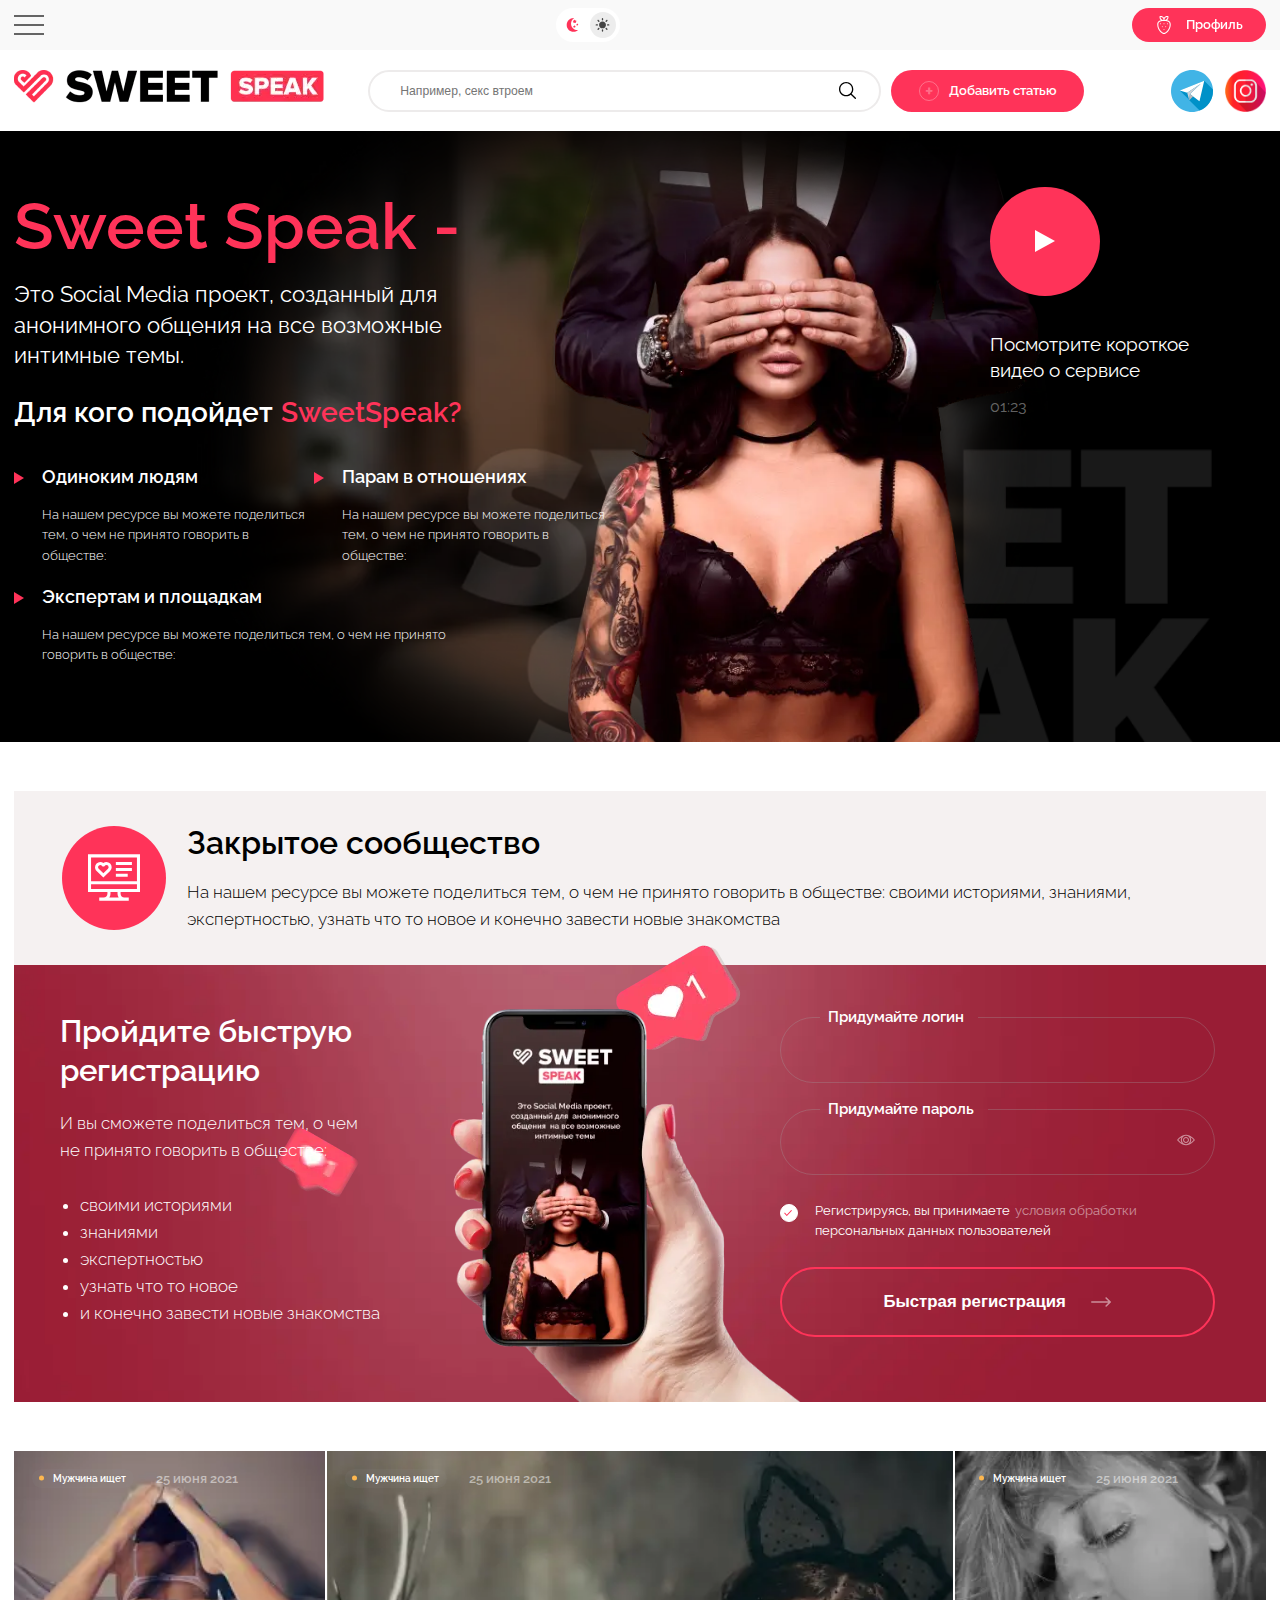
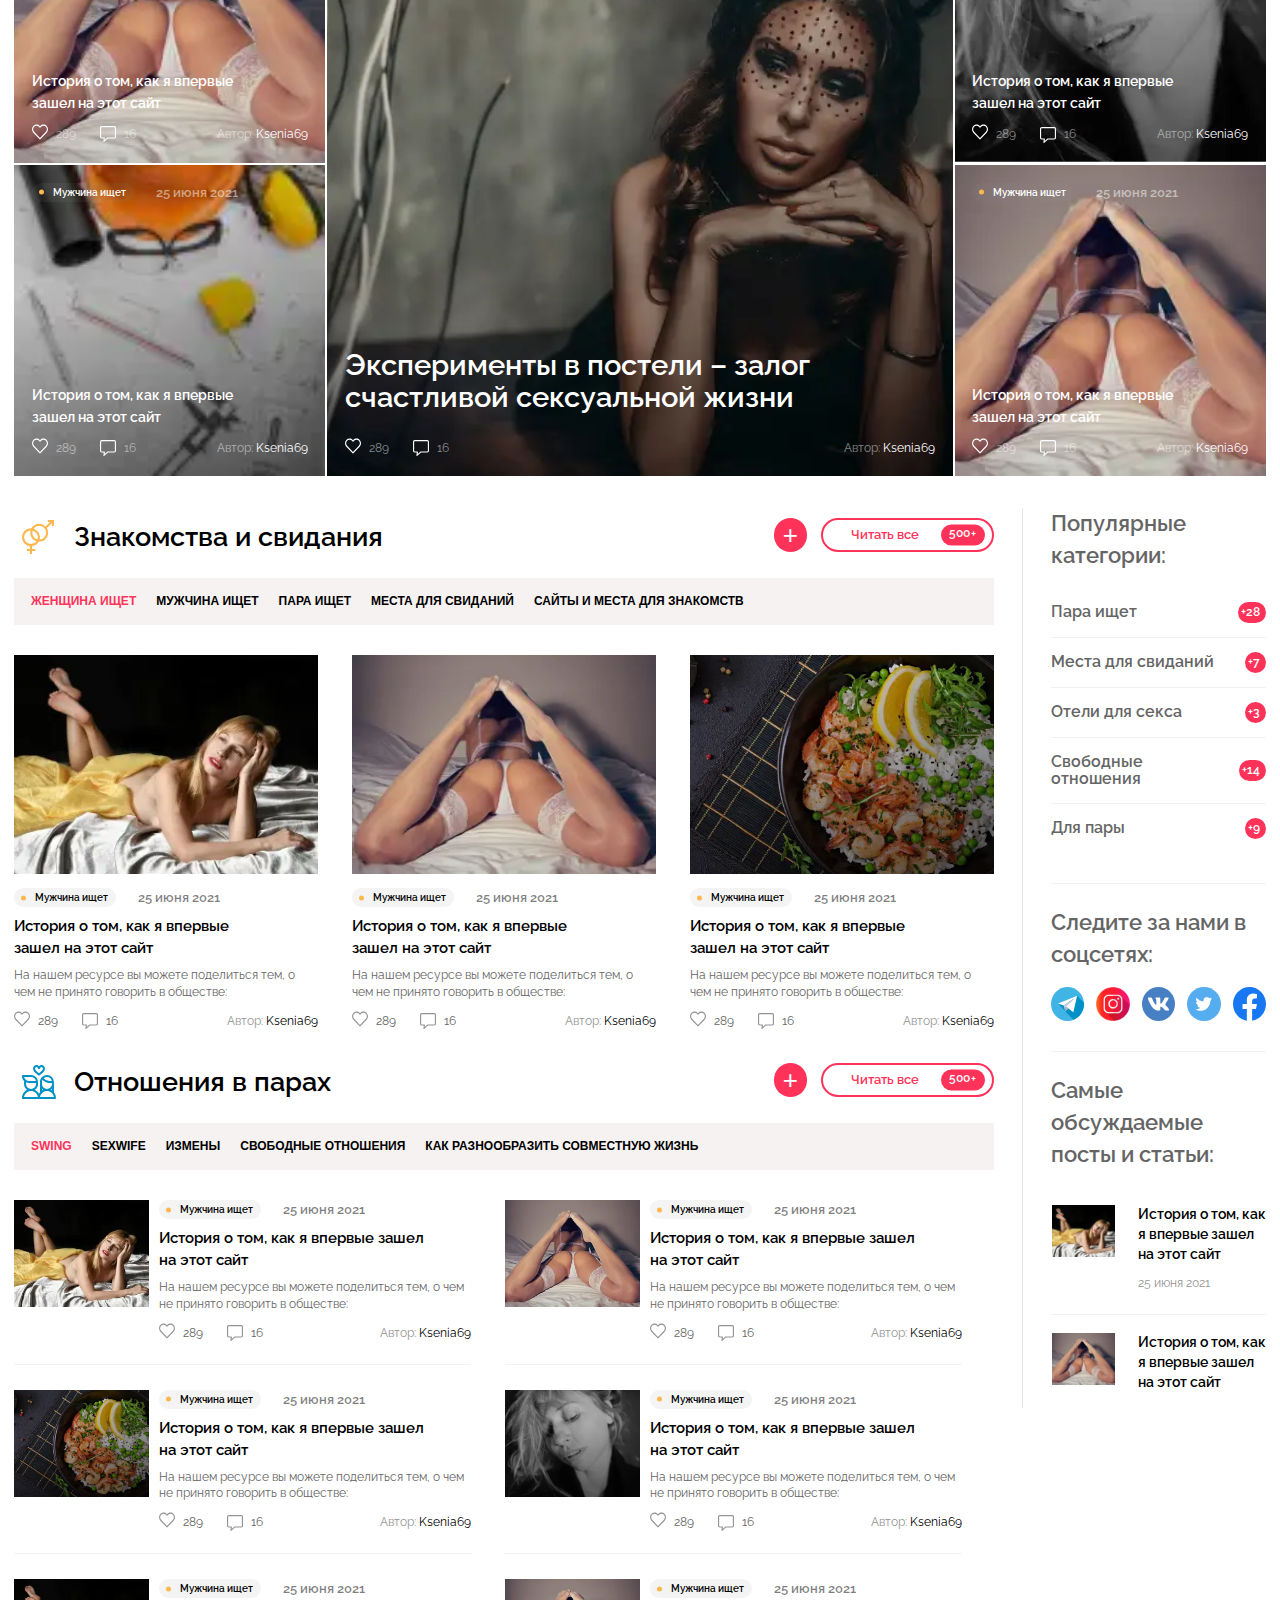
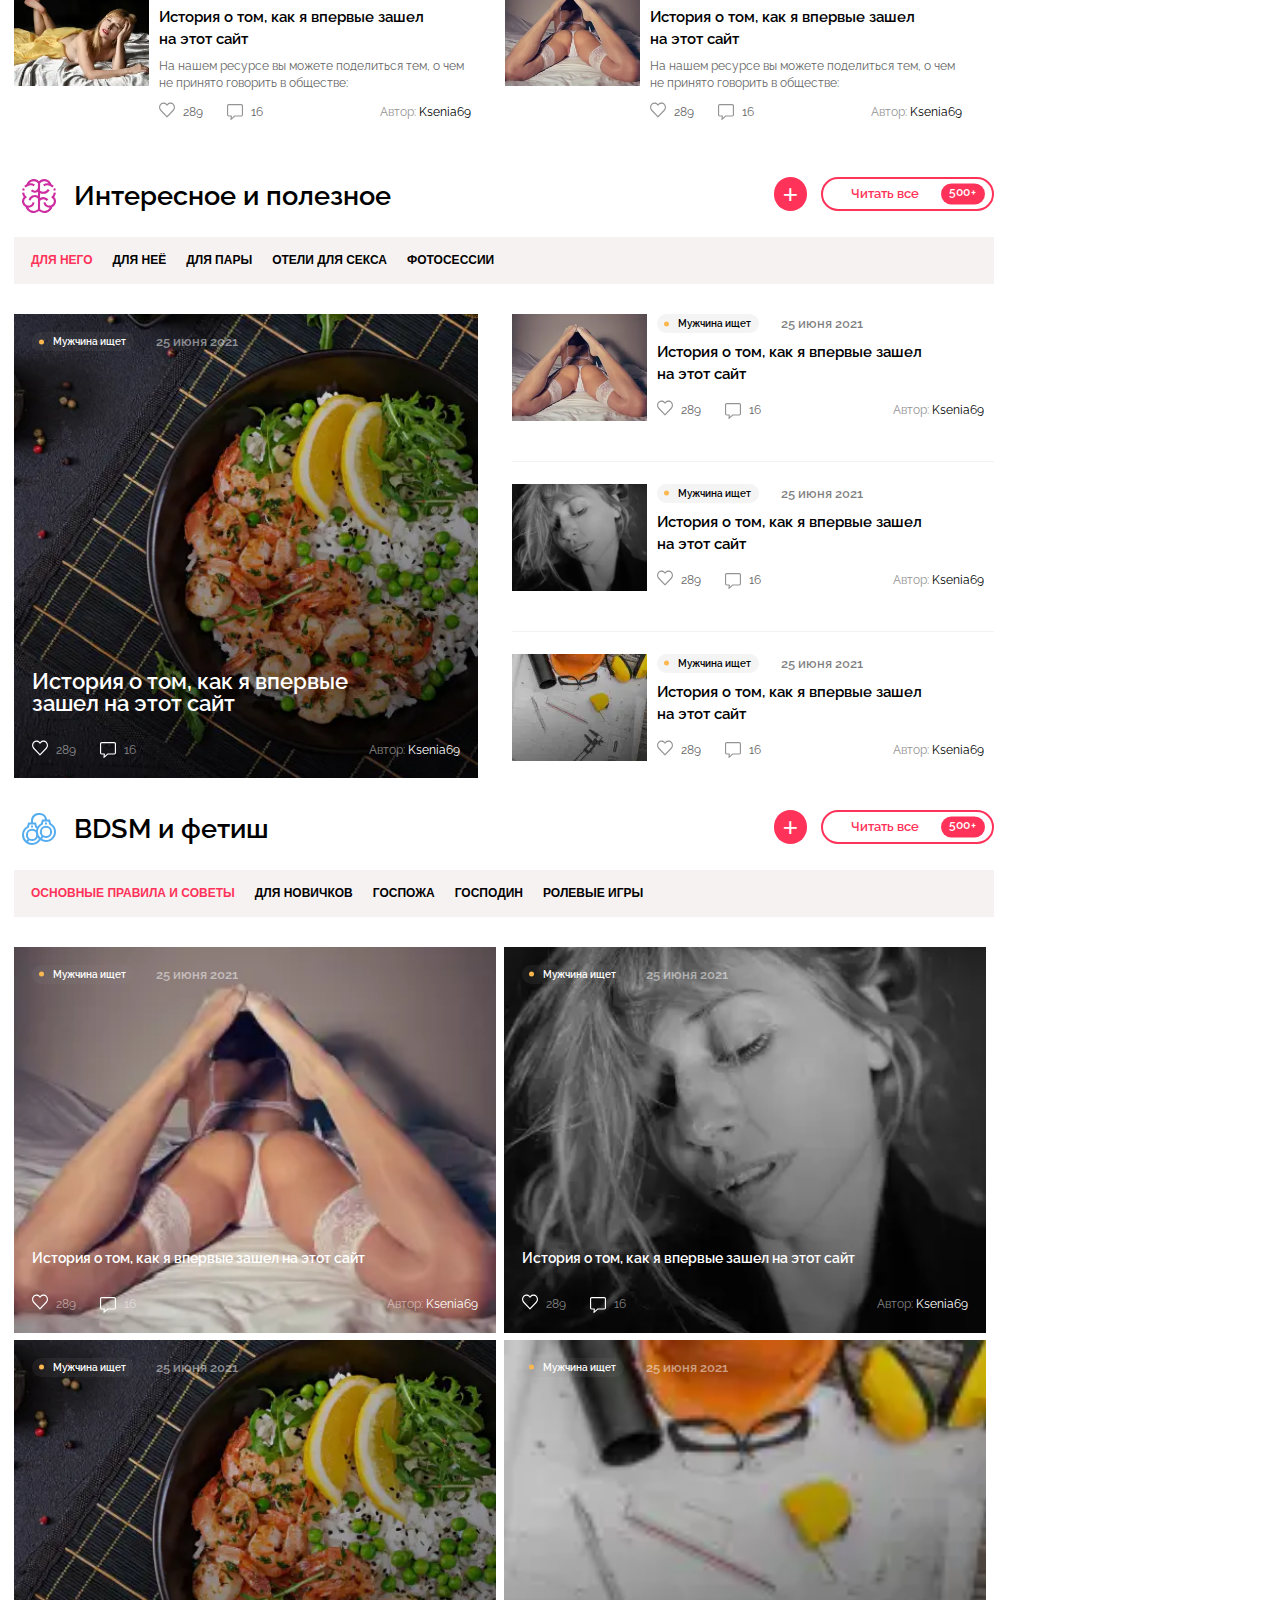
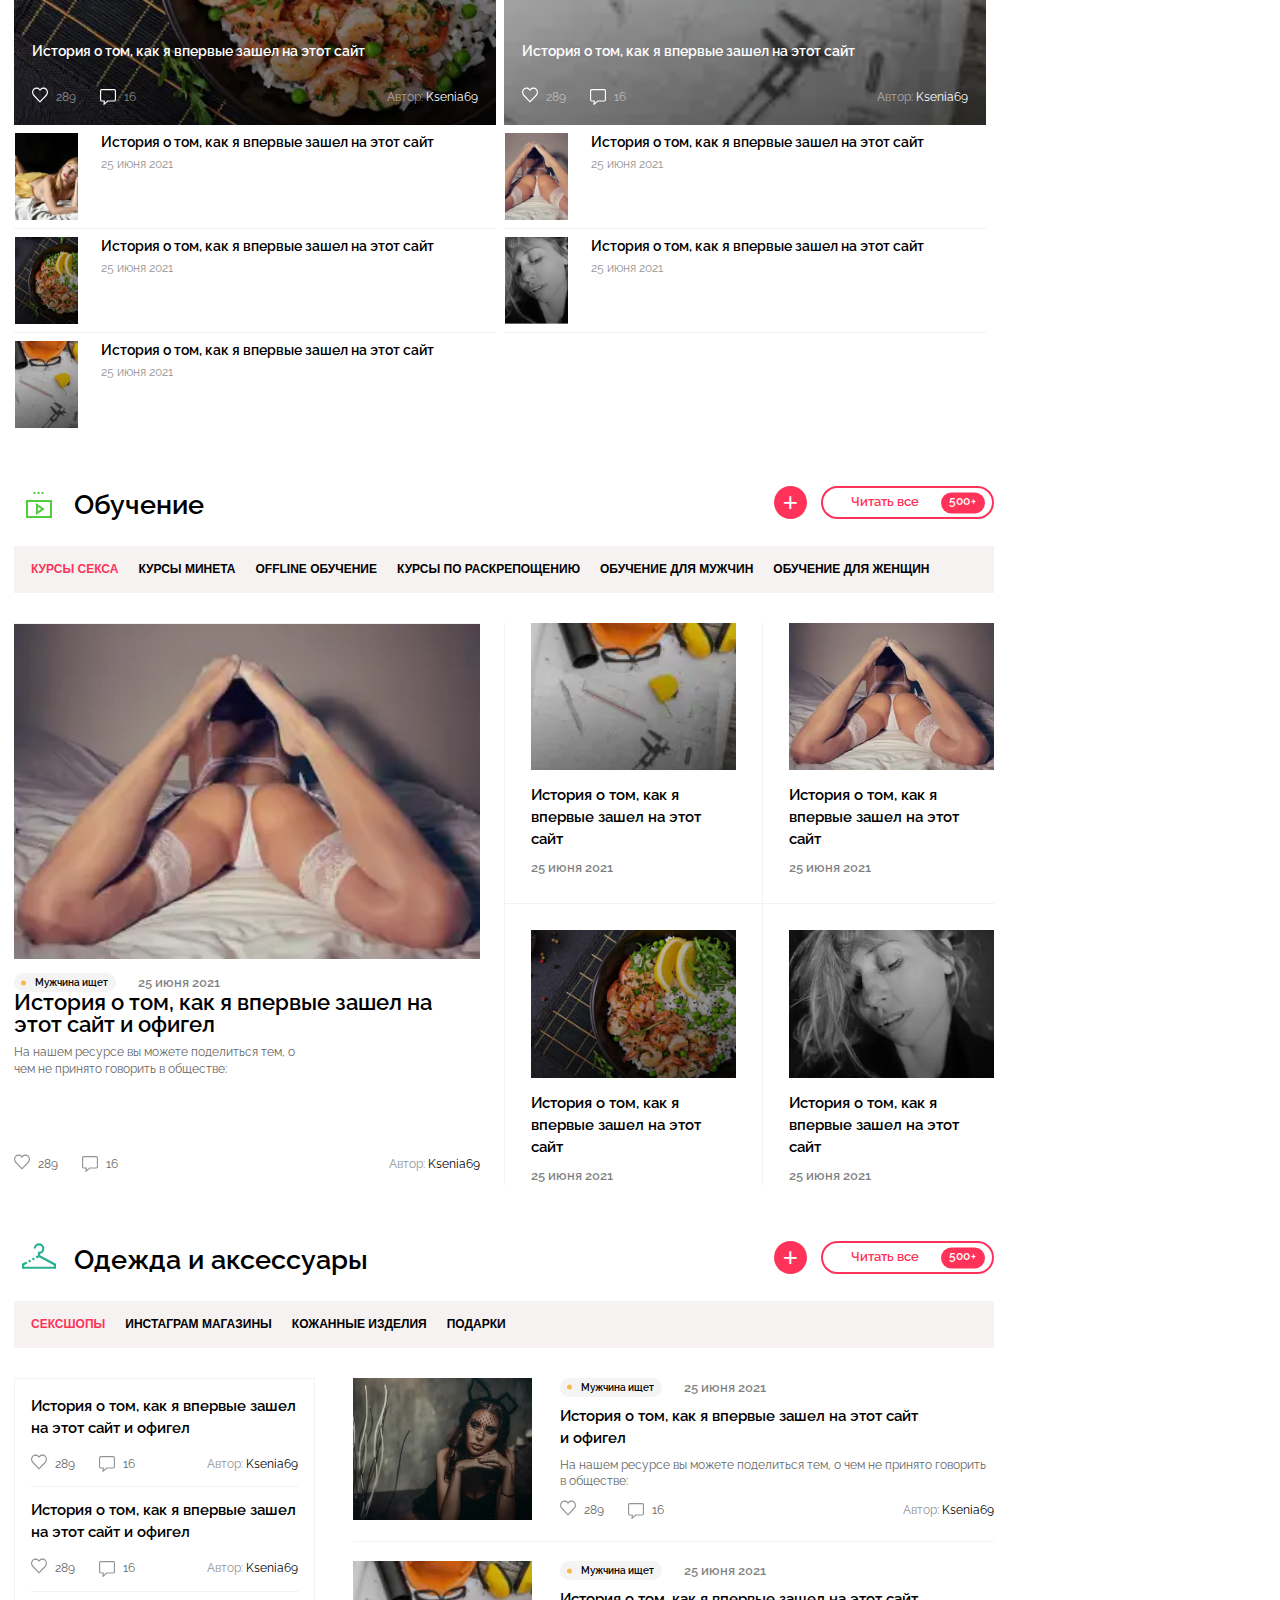
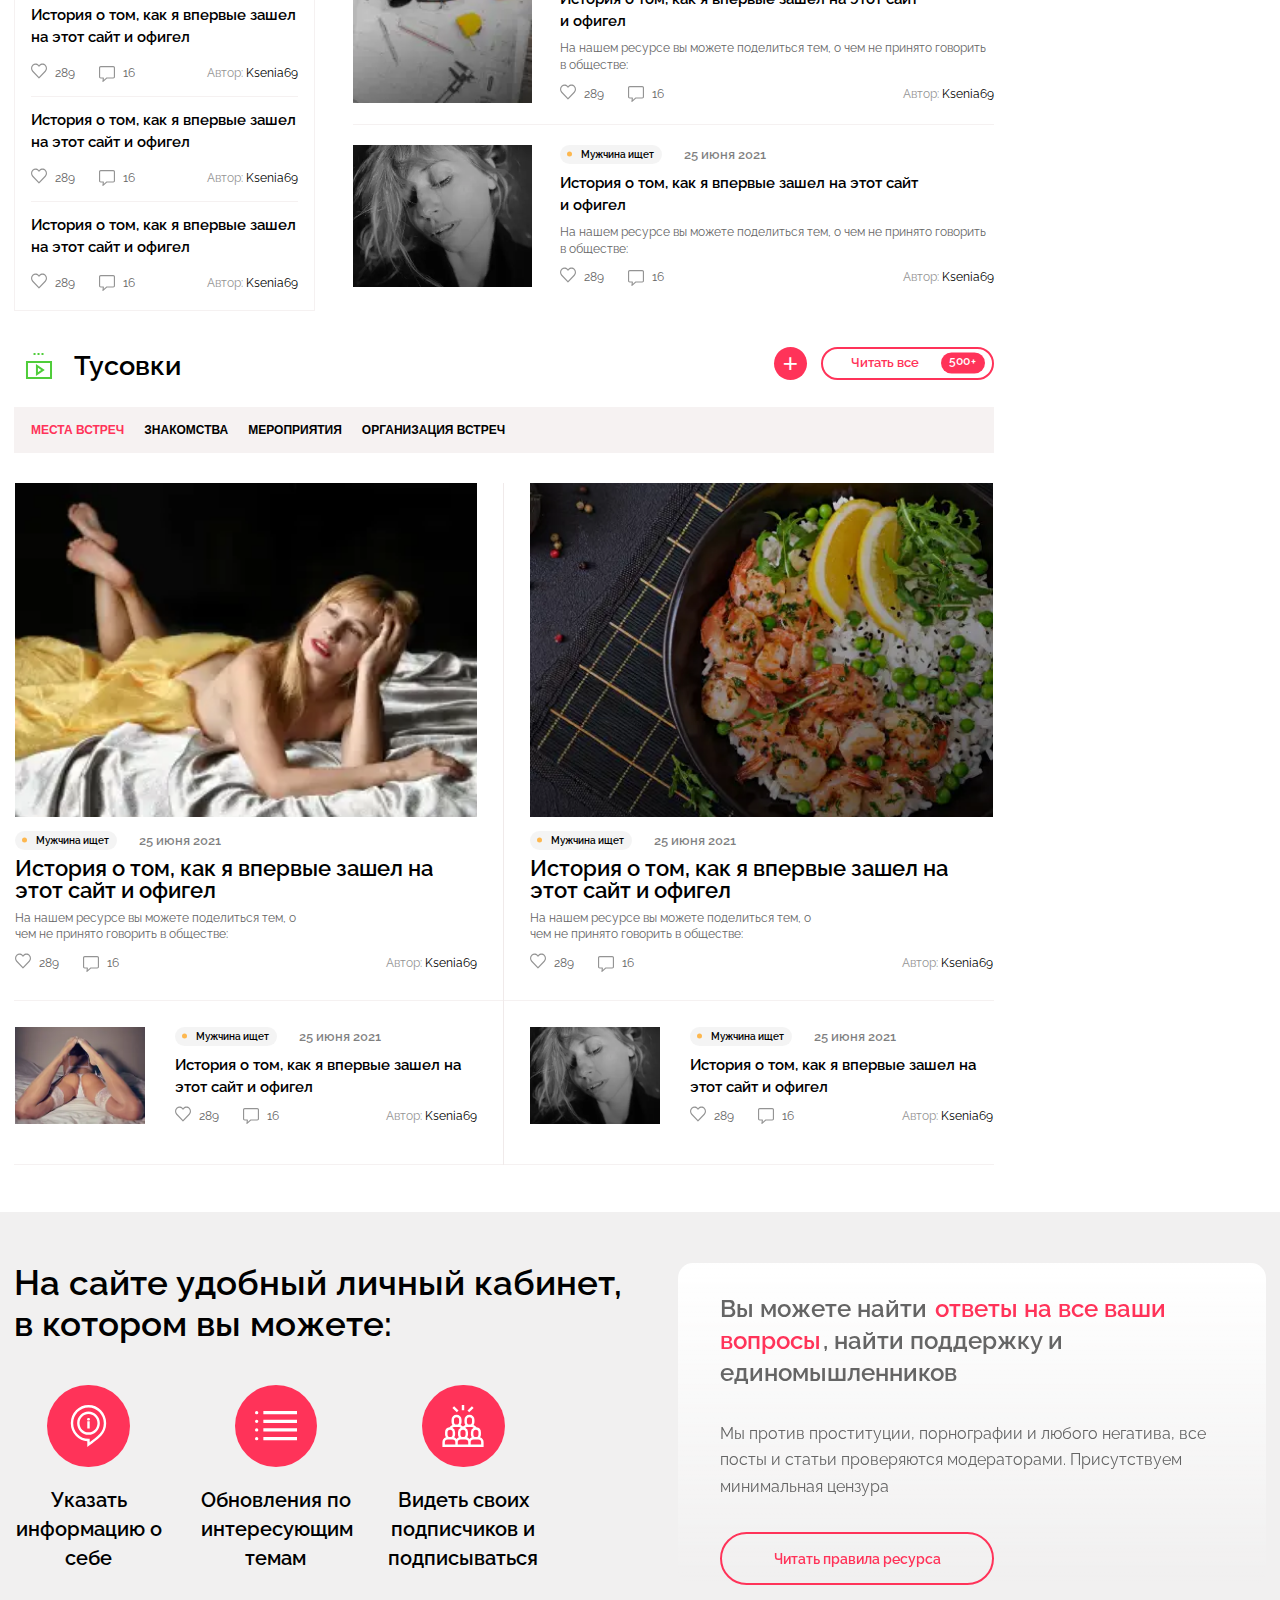
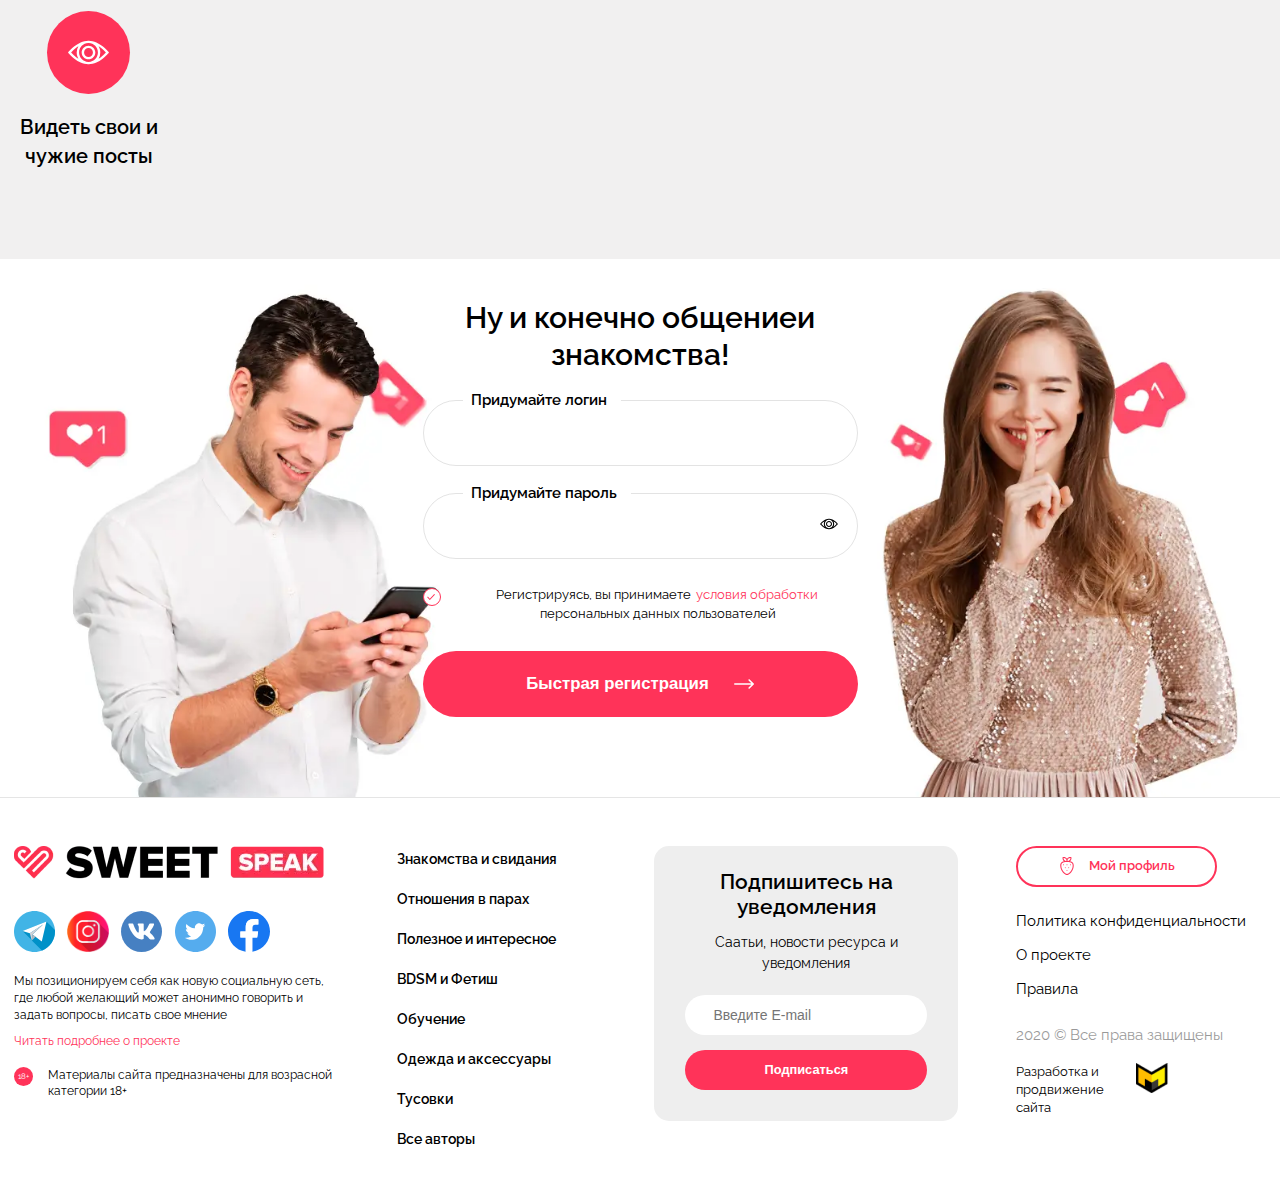
==== commit 42887d9b: "add page" ====
--- a/index.html
+++ b/index.html
@@ -252,8 +252,10 @@
 							</div>
 							<div class="top__play play">
 								<a class="play__img" data-fancybox href="https://www.youtube.com/watch?v=_sI_Ps7JSEk&amp;autoplay=1&amp;rel=0&amp;controls=0&amp;showinfo=0" type="button" title="Посмотреть видео"></a>
-								<p class="play__descr">Посмотрите короткое видео о сервисе</p>
-								<span class="play__time">01:23</span>
+								<div class="play__text">
+									<p class="play__descr">Посмотрите короткое видео о сервисе</p>
+									<span class="play__time">01:23</span>
+								</div>
 							</div>
 						</div>
 					</div>
@@ -582,2249 +584,145 @@
 						</div>
 					</div>
 				</section>
-				<div class="home__container _container">
-					<div class="home__wrapper">
-						<div class="home__content">
-							<section class="dating" id="dating">
-								<div class="dating__title-area title-area">
-									<h2 class="dating__title title">
-										Знакомства и свидания
-									</h2>
-									<div class="dating__buttons buttons">
-										<button class="buttons__add" type="button" title="Написать статью"><span>+</span></button>
-										<a class="buttons__btn" href="#" title="Читать все">
-											<span>Читать все</span>
-											<span class="buttons__quantity">500</span>
-										</a>
-									</div>
-								</div>
-								<div class="dating__tabs tabs__wrapper">
-									<div class="tabs__inner">
-										<button class="tabs__btn" type="button" title="Посмотреть ещё">
-											<svg width="6" height="10" viewBox="0 0 6 10" fill="none" xmlns="http://www.w3.org/2000/svg">
-												<path d="M5.85006 4.99994C5.85006 5.17916 5.78163 5.35836 5.64506 5.49499L1.34524 9.79477C1.07172 10.0683 0.62825 10.0683 0.354839 9.79477C0.0814275 9.52136 0.0814275 9.07798 0.354839 8.80443L4.15956 4.99994L0.354971 1.19542C0.08156 0.9219 0.08156 0.478565 0.354971 0.205176C0.628382 -0.0684786 1.07185 -0.0684786 1.34537 0.205176L5.64519 4.50488C5.78179 4.64159 5.85006 4.82078 5.85006 4.99994Z" fill="black" />
-											</svg>
-										</button>
-										<div class="tabs">
-											<button class="tab _active" type="button" title="Посмотреть">
-												Женщина ищет
-											</button>
-											<button class="tab" type="button" title="Посмотреть">
-												Мужчина ищет
-											</button>
-											<button class="tab" type="button" title="Посмотреть">
-												Пара ищет
-											</button>
-											<button class="tab" type="button" title="Посмотреть">
-												Места для свиданий
-											</button>
-											<button class="tab" type="button" title="Посмотреть">
-												Сайты и места для знакомств
-											</button>
-										</div>
-										<div class="tabs__hidden hidden"></div>
-									</div>
-									<div class="tab__content">
-										<div class="tab__item _active-tab">
-											<div class="dating__tab">
-												<article class="dating__card card">
-													<a class="card__image" href="#" title="Прочитать статью">
-														<picture class="card__picture">
-															<source type="image/webp" srcset="img/content/content_1.webp">
-															<img class="ibg" src="img/content/content_1.jpg" alt="name">
-														</picture>
-													</a>
-													<div class="card__content">
-														<div class="card__info">
-															<div class="card__category">
-																Мужчина ищет
-															</div>
-															<div class="card__date">
-																25 июня 2021
-															</div>
-														</div>
-														<a class="card__title title-box" href="#" title="Прочитать статью">История о том, как я впервые зашел на этот сайт</a>
-														<p class="card__descr">На нашем ресурсе вы можете поделиться тем, о чем не принято говорить в обществе:</p>
-														<div class="card__footer">
-															<div class="card__favorites favorites">
-																<button class="favorites__btn" type="button" title="Отметить как понравившееся">
-																	<svg width="16" height="16" viewBox="0 0 16 16" fill="none" xmlns="http://www.w3.org/2000/svg">
-																		<path d="M14.6915 1.96368C13.864 1.07414 12.7043 0.568009 11.4893 0.566133C10.2734 0.56754 9.11252 1.07341 8.28366 1.96311L8.00117 2.26161L7.71869 1.96311C6.07401 0.192983 3.30572 0.091327 1.53562 1.73601C1.45719 1.80892 1.38143 1.88464 1.30852 1.96311C-0.436174 3.84498 -0.436174 6.75332 1.30852 8.63519L7.58604 15.2552C7.80322 15.4845 8.16515 15.4943 8.39443 15.2771C8.40193 15.27 8.40924 15.2627 8.41634 15.2552L14.6916 8.63519C16.4361 6.75352 16.4361 3.84535 14.6915 1.96368ZM13.8641 7.84778H13.8636L8.00117 14.0309L2.13825 7.84778C0.805405 6.40986 0.805405 4.18787 2.13825 2.74995C3.34864 1.43808 5.39338 1.35582 6.70525 2.56621C6.76894 2.62498 6.83022 2.68626 6.88899 2.74995L7.58604 3.48533C7.81575 3.71357 8.18663 3.71357 8.41634 3.48533L9.11339 2.75052C10.3238 1.43865 12.3685 1.35639 13.6804 2.56678C13.7441 2.62555 13.8054 2.68683 13.8641 2.75052C15.2086 4.19072 15.2184 6.41676 13.8641 7.84778Z" fill="#949494" />
-																	</svg>
-																</button>
-																<span class="favorites__quantity">
-																	289
-																</span>
-															</div>
-															<a class="card__message message" href="#" title="Перейти в комментарии">
-																<svg width="16" height="16" viewBox="0 0 16 16" fill="none" xmlns="http://www.w3.org/2000/svg">
-																	<path d="M14.2857 0H1.71428C0.767511 0 0 0.767511 0 1.71428V10.8571C0 11.8039 0.767511 12.5714 1.71428 12.5714H3.74287L3.43202 15.3657C3.39736 15.6794 3.62357 15.9618 3.93726 15.9964C4.09925 16.0143 4.26117 15.9622 4.38231 15.8531L8.02915 12.5714H14.2857C15.2325 12.5714 16 11.8039 16 10.8571V1.71428C16 0.767511 15.2325 0 14.2857 0ZM14.8571 10.8571C14.8571 11.1727 14.6013 11.4286 14.2857 11.4286H7.8097C7.66851 11.4286 7.53234 11.481 7.42741 11.5754L4.7337 14L4.94913 12.0634C4.98415 11.7498 4.75831 11.4672 4.44465 11.4321C4.42356 11.4298 4.40236 11.4286 4.38114 11.4286H1.71428C1.39868 11.4286 1.14285 11.1727 1.14285 10.8571V1.71428C1.14285 1.39868 1.39868 1.14285 1.71428 1.14285H14.2857C14.6013 1.14285 14.8572 1.39868 14.8572 1.71428V10.8571H14.8571Z" fill="#949494" />
-																</svg>
-																<span class="message__quantity">
-																	16
-																</span>
-															</a>
-															<div class="card__autor autor">
-																Автор:
-																<a class="autor__name" href="#" title="Статьи автора">
-																	Ksenia69
-																</a>
-															</div>
-														</div>
-													</div>
-												</article>
-												<article class="dating__card card">
-													<a class="card__image" href="#" title="Прочитать статью">
-														<picture class="card__picture">
-															<source type="image/webp" srcset="img/content/content_2.webp">
-															<img class="ibg" src="img/content/content_2.jpg" alt="name">
-														</picture>
-													</a>
-													<div class="card__content">
-														<div class="card__info">
-															<div class="card__category">
-																Мужчина ищет
-															</div>
-															<div class="card__date">
-																25 июня 2021
-															</div>
-														</div>
-														<a class="card__title title-box" href="#" title="Прочитать статью">История о том, как я впервые зашел на этот сайт</a>
-														<p class="card__descr">На нашем ресурсе вы можете поделиться тем, о чем не принято говорить в обществе:</p>
-														<div class="card__footer">
-															<div class="card__favorites favorites">
-																<button class="favorites__btn" type="button" title="Отметить как понравившееся">
-																	<svg width="16" height="16" viewBox="0 0 16 16" fill="none" xmlns="http://www.w3.org/2000/svg">
-																		<path d="M14.6915 1.96368C13.864 1.07414 12.7043 0.568009 11.4893 0.566133C10.2734 0.56754 9.11252 1.07341 8.28366 1.96311L8.00117 2.26161L7.71869 1.96311C6.07401 0.192983 3.30572 0.091327 1.53562 1.73601C1.45719 1.80892 1.38143 1.88464 1.30852 1.96311C-0.436174 3.84498 -0.436174 6.75332 1.30852 8.63519L7.58604 15.2552C7.80322 15.4845 8.16515 15.4943 8.39443 15.2771C8.40193 15.27 8.40924 15.2627 8.41634 15.2552L14.6916 8.63519C16.4361 6.75352 16.4361 3.84535 14.6915 1.96368ZM13.8641 7.84778H13.8636L8.00117 14.0309L2.13825 7.84778C0.805405 6.40986 0.805405 4.18787 2.13825 2.74995C3.34864 1.43808 5.39338 1.35582 6.70525 2.56621C6.76894 2.62498 6.83022 2.68626 6.88899 2.74995L7.58604 3.48533C7.81575 3.71357 8.18663 3.71357 8.41634 3.48533L9.11339 2.75052C10.3238 1.43865 12.3685 1.35639 13.6804 2.56678C13.7441 2.62555 13.8054 2.68683 13.8641 2.75052C15.2086 4.19072 15.2184 6.41676 13.8641 7.84778Z" fill="#949494" />
-																	</svg>
-																</button>
-																<span class="favorites__quantity">
-																	289
-																</span>
-															</div>
-															<a class="card__message message" href="#" title="Перейти в комментарии">
-																<svg width="16" height="16" viewBox="0 0 16 16" fill="none" xmlns="http://www.w3.org/2000/svg">
-																	<path d="M14.2857 0H1.71428C0.767511 0 0 0.767511 0 1.71428V10.8571C0 11.8039 0.767511 12.5714 1.71428 12.5714H3.74287L3.43202 15.3657C3.39736 15.6794 3.62357 15.9618 3.93726 15.9964C4.09925 16.0143 4.26117 15.9622 4.38231 15.8531L8.02915 12.5714H14.2857C15.2325 12.5714 16 11.8039 16 10.8571V1.71428C16 0.767511 15.2325 0 14.2857 0ZM14.8571 10.8571C14.8571 11.1727 14.6013 11.4286 14.2857 11.4286H7.8097C7.66851 11.4286 7.53234 11.481 7.42741 11.5754L4.7337 14L4.94913 12.0634C4.98415 11.7498 4.75831 11.4672 4.44465 11.4321C4.42356 11.4298 4.40236 11.4286 4.38114 11.4286H1.71428C1.39868 11.4286 1.14285 11.1727 1.14285 10.8571V1.71428C1.14285 1.39868 1.39868 1.14285 1.71428 1.14285H14.2857C14.6013 1.14285 14.8572 1.39868 14.8572 1.71428V10.8571H14.8571Z" fill="#949494" />
-																</svg>
-																<span class="message__quantity">
-																	16
-																</span>
-															</a>
-															<div class="card__autor autor">
-																Автор:
-																<a class="autor__name" href="#" title="Статьи автора">
-																	Ksenia69
-																</a>
-															</div>
-														</div>
-													</div>
-												</article>
-												<article class="dating__card card">
-													<a class="card__image" href="#" title="Прочитать статью">
-														<picture class="card__picture">
-															<source type="image/webp" srcset="img/content/content_3.webp">
-															<img class="ibg" src="img/content/content_3.jpg" alt="name">
-														</picture>
-													</a>
-													<div class="card__content">
-														<div class="card__info">
-															<div class="card__category">
-																Мужчина ищет
-															</div>
-															<div class="card__date">
-																25 июня 2021
-															</div>
-														</div>
-														<a class="card__title title-box" href="#" title="Прочитать статью">История о том, как я впервые зашел на этот сайт</a>
-														<p class="card__descr">На нашем ресурсе вы можете поделиться тем, о чем не принято говорить в обществе:</p>
-														<div class="card__footer">
-															<div class="card__favorites favorites">
-																<button class="favorites__btn" type="button" title="Отметить как понравившееся">
-																	<svg width="16" height="16" viewBox="0 0 16 16" fill="none" xmlns="http://www.w3.org/2000/svg">
-																		<path d="M14.6915 1.96368C13.864 1.07414 12.7043 0.568009 11.4893 0.566133C10.2734 0.56754 9.11252 1.07341 8.28366 1.96311L8.00117 2.26161L7.71869 1.96311C6.07401 0.192983 3.30572 0.091327 1.53562 1.73601C1.45719 1.80892 1.38143 1.88464 1.30852 1.96311C-0.436174 3.84498 -0.436174 6.75332 1.30852 8.63519L7.58604 15.2552C7.80322 15.4845 8.16515 15.4943 8.39443 15.2771C8.40193 15.27 8.40924 15.2627 8.41634 15.2552L14.6916 8.63519C16.4361 6.75352 16.4361 3.84535 14.6915 1.96368ZM13.8641 7.84778H13.8636L8.00117 14.0309L2.13825 7.84778C0.805405 6.40986 0.805405 4.18787 2.13825 2.74995C3.34864 1.43808 5.39338 1.35582 6.70525 2.56621C6.76894 2.62498 6.83022 2.68626 6.88899 2.74995L7.58604 3.48533C7.81575 3.71357 8.18663 3.71357 8.41634 3.48533L9.11339 2.75052C10.3238 1.43865 12.3685 1.35639 13.6804 2.56678C13.7441 2.62555 13.8054 2.68683 13.8641 2.75052C15.2086 4.19072 15.2184 6.41676 13.8641 7.84778Z" fill="#949494" />
-																	</svg>
-																</button>
-																<span class="favorites__quantity">
-																	289
-																</span>
-															</div>
-															<a class="card__message message" href="#" title="Перейти в комментарии">
-																<svg width="16" height="16" viewBox="0 0 16 16" fill="none" xmlns="http://www.w3.org/2000/svg">
-																	<path d="M14.2857 0H1.71428C0.767511 0 0 0.767511 0 1.71428V10.8571C0 11.8039 0.767511 12.5714 1.71428 12.5714H3.74287L3.43202 15.3657C3.39736 15.6794 3.62357 15.9618 3.93726 15.9964C4.09925 16.0143 4.26117 15.9622 4.38231 15.8531L8.02915 12.5714H14.2857C15.2325 12.5714 16 11.8039 16 10.8571V1.71428C16 0.767511 15.2325 0 14.2857 0ZM14.8571 10.8571C14.8571 11.1727 14.6013 11.4286 14.2857 11.4286H7.8097C7.66851 11.4286 7.53234 11.481 7.42741 11.5754L4.7337 14L4.94913 12.0634C4.98415 11.7498 4.75831 11.4672 4.44465 11.4321C4.42356 11.4298 4.40236 11.4286 4.38114 11.4286H1.71428C1.39868 11.4286 1.14285 11.1727 1.14285 10.8571V1.71428C1.14285 1.39868 1.39868 1.14285 1.71428 1.14285H14.2857C14.6013 1.14285 14.8572 1.39868 14.8572 1.71428V10.8571H14.8571Z" fill="#949494" />
-																</svg>
-																<span class="message__quantity">
-																	16
-																</span>
-															</a>
-															<div class="card__autor autor">
-																Автор:
-																<a class="autor__name" href="#" title="Статьи автора">
-																	Ksenia69
-																</a>
-															</div>
-														</div>
-													</div>
-												</article>
-											</div>
-										</div>
-										<div class="tab__item">
-											<div class="dating__tab">
-												<article class="dating__card card">
-													<a class="card__image" href="#" title="Прочитать статью">
-														<picture class="card__picture">
-															<source type="image/webp" srcset="img/content/content_1.webp">
-															<img class="ibg" src="img/content/content_1.jpg" alt="name">
-														</picture>
-													</a>
-													<div class="card__content">
-														<div class="card__info">
-															<div class="card__category">
-																Мужчина ищет
-															</div>
-															<div class="card__date">
-																25 июня 2021
-															</div>
-														</div>
-														<a class="card__title title-box" href="#" title="Прочитать статью">История о том, как я впервые зашел на этот сайт</a>
-														<p class="card__descr">На нашем ресурсе вы можете поделиться тем, о чем не принято говорить в обществе:</p>
-														<div class="card__footer">
-															<div class="card__favorites favorites">
-																<button class="favorites__btn" type="button" title="Отметить как понравившееся">
-																	<svg width="16" height="16" viewBox="0 0 16 16" fill="none" xmlns="http://www.w3.org/2000/svg">
-																		<path d="M14.6915 1.96368C13.864 1.07414 12.7043 0.568009 11.4893 0.566133C10.2734 0.56754 9.11252 1.07341 8.28366 1.96311L8.00117 2.26161L7.71869 1.96311C6.07401 0.192983 3.30572 0.091327 1.53562 1.73601C1.45719 1.80892 1.38143 1.88464 1.30852 1.96311C-0.436174 3.84498 -0.436174 6.75332 1.30852 8.63519L7.58604 15.2552C7.80322 15.4845 8.16515 15.4943 8.39443 15.2771C8.40193 15.27 8.40924 15.2627 8.41634 15.2552L14.6916 8.63519C16.4361 6.75352 16.4361 3.84535 14.6915 1.96368ZM13.8641 7.84778H13.8636L8.00117 14.0309L2.13825 7.84778C0.805405 6.40986 0.805405 4.18787 2.13825 2.74995C3.34864 1.43808 5.39338 1.35582 6.70525 2.56621C6.76894 2.62498 6.83022 2.68626 6.88899 2.74995L7.58604 3.48533C7.81575 3.71357 8.18663 3.71357 8.41634 3.48533L9.11339 2.75052C10.3238 1.43865 12.3685 1.35639 13.6804 2.56678C13.7441 2.62555 13.8054 2.68683 13.8641 2.75052C15.2086 4.19072 15.2184 6.41676 13.8641 7.84778Z" fill="#949494" />
-																	</svg>
-																</button>
-																<span class="favorites__quantity">
-																	289
-																</span>
-															</div>
-															<a class="card__message message" href="#" title="Перейти в комментарии">
-																<svg width="16" height="16" viewBox="0 0 16 16" fill="none" xmlns="http://www.w3.org/2000/svg">
-																	<path d="M14.2857 0H1.71428C0.767511 0 0 0.767511 0 1.71428V10.8571C0 11.8039 0.767511 12.5714 1.71428 12.5714H3.74287L3.43202 15.3657C3.39736 15.6794 3.62357 15.9618 3.93726 15.9964C4.09925 16.0143 4.26117 15.9622 4.38231 15.8531L8.02915 12.5714H14.2857C15.2325 12.5714 16 11.8039 16 10.8571V1.71428C16 0.767511 15.2325 0 14.2857 0ZM14.8571 10.8571C14.8571 11.1727 14.6013 11.4286 14.2857 11.4286H7.8097C7.66851 11.4286 7.53234 11.481 7.42741 11.5754L4.7337 14L4.94913 12.0634C4.98415 11.7498 4.75831 11.4672 4.44465 11.4321C4.42356 11.4298 4.40236 11.4286 4.38114 11.4286H1.71428C1.39868 11.4286 1.14285 11.1727 1.14285 10.8571V1.71428C1.14285 1.39868 1.39868 1.14285 1.71428 1.14285H14.2857C14.6013 1.14285 14.8572 1.39868 14.8572 1.71428V10.8571H14.8571Z" fill="#949494" />
-																</svg>
-																<span class="message__quantity">
-																	16
-																</span>
-															</a>
-															<div class="card__autor autor">
-																Автор:
-																<a class="autor__name" href="#" title="Статьи автора">
-																	Ksenia69
-																</a>
-															</div>
-														</div>
-													</div>
-												</article>
-												<article class="dating__card card">
-													<a class="card__image" href="#" title="Прочитать статью">
-														<picture class="card__picture">
-															<source type="image/webp" srcset="img/content/content_2.webp">
-															<img class="ibg" src="img/content/content_2.jpg" alt="name">
-														</picture>
-													</a>
-													<div class="card__content">
-														<div class="card__info">
-															<div class="card__category">
-																Мужчина ищет
-															</div>
-															<div class="card__date">
-																25 июня 2021
-															</div>
-														</div>
-														<a class="card__title title-box" href="#" title="Прочитать статью">История о том, как я впервые зашел на этот сайт</a>
-														<p class="card__descr">На нашем ресурсе вы можете поделиться тем, о чем не принято говорить в обществе:</p>
-														<div class="card__footer">
-															<div class="card__favorites favorites">
-																<button class="favorites__btn" type="button" title="Отметить как понравившееся">
-																	<svg width="16" height="16" viewBox="0 0 16 16" fill="none" xmlns="http://www.w3.org/2000/svg">
-																		<path d="M14.6915 1.96368C13.864 1.07414 12.7043 0.568009 11.4893 0.566133C10.2734 0.56754 9.11252 1.07341 8.28366 1.96311L8.00117 2.26161L7.71869 1.96311C6.07401 0.192983 3.30572 0.091327 1.53562 1.73601C1.45719 1.80892 1.38143 1.88464 1.30852 1.96311C-0.436174 3.84498 -0.436174 6.75332 1.30852 8.63519L7.58604 15.2552C7.80322 15.4845 8.16515 15.4943 8.39443 15.2771C8.40193 15.27 8.40924 15.2627 8.41634 15.2552L14.6916 8.63519C16.4361 6.75352 16.4361 3.84535 14.6915 1.96368ZM13.8641 7.84778H13.8636L8.00117 14.0309L2.13825 7.84778C0.805405 6.40986 0.805405 4.18787 2.13825 2.74995C3.34864 1.43808 5.39338 1.35582 6.70525 2.56621C6.76894 2.62498 6.83022 2.68626 6.88899 2.74995L7.58604 3.48533C7.81575 3.71357 8.18663 3.71357 8.41634 3.48533L9.11339 2.75052C10.3238 1.43865 12.3685 1.35639 13.6804 2.56678C13.7441 2.62555 13.8054 2.68683 13.8641 2.75052C15.2086 4.19072 15.2184 6.41676 13.8641 7.84778Z" fill="#949494" />
-																	</svg>
-																</button>
-																<span class="favorites__quantity">
-																	289
-																</span>
-															</div>
-															<a class="card__message message" href="#" title="Перейти в комментарии">
-																<svg width="16" height="16" viewBox="0 0 16 16" fill="none" xmlns="http://www.w3.org/2000/svg">
-																	<path d="M14.2857 0H1.71428C0.767511 0 0 0.767511 0 1.71428V10.8571C0 11.8039 0.767511 12.5714 1.71428 12.5714H3.74287L3.43202 15.3657C3.39736 15.6794 3.62357 15.9618 3.93726 15.9964C4.09925 16.0143 4.26117 15.9622 4.38231 15.8531L8.02915 12.5714H14.2857C15.2325 12.5714 16 11.8039 16 10.8571V1.71428C16 0.767511 15.2325 0 14.2857 0ZM14.8571 10.8571C14.8571 11.1727 14.6013 11.4286 14.2857 11.4286H7.8097C7.66851 11.4286 7.53234 11.481 7.42741 11.5754L4.7337 14L4.94913 12.0634C4.98415 11.7498 4.75831 11.4672 4.44465 11.4321C4.42356 11.4298 4.40236 11.4286 4.38114 11.4286H1.71428C1.39868 11.4286 1.14285 11.1727 1.14285 10.8571V1.71428C1.14285 1.39868 1.39868 1.14285 1.71428 1.14285H14.2857C14.6013 1.14285 14.8572 1.39868 14.8572 1.71428V10.8571H14.8571Z" fill="#949494" />
-																</svg>
-																<span class="message__quantity">
-																	16
-																</span>
-															</a>
-															<div class="card__autor autor">
-																Автор:
-																<a class="autor__name" href="#" title="Статьи автора">
-																	Ksenia69
-																</a>
-															</div>
-														</div>
-													</div>
-												</article>
-												<article class="dating__card card">
-													<a class="card__image" href="#" title="Прочитать статью">
-														<picture class="card__picture">
-															<source type="image/webp" srcset="img/content/content_3.webp">
-															<img class="ibg" src="img/content/content_3.jpg" alt="name">
-														</picture>
-													</a>
-													<div class="card__content">
-														<div class="card__info">
-															<div class="card__category">
-																Мужчина ищет
-															</div>
-															<div class="card__date">
-																25 июня 2021
-															</div>
-														</div>
-														<a class="card__title title-box" href="#" title="Прочитать статью">История о том, как я впервые зашел на этот сайт</a>
-														<p class="card__descr">На нашем ресурсе вы можете поделиться тем, о чем не принято говорить в обществе:</p>
-														<div class="card__footer">
-															<div class="card__favorites favorites">
-																<button class="favorites__btn" type="button" title="Отметить как понравившееся">
-																	<svg width="16" height="16" viewBox="0 0 16 16" fill="none" xmlns="http://www.w3.org/2000/svg">
-																		<path d="M14.6915 1.96368C13.864 1.07414 12.7043 0.568009 11.4893 0.566133C10.2734 0.56754 9.11252 1.07341 8.28366 1.96311L8.00117 2.26161L7.71869 1.96311C6.07401 0.192983 3.30572 0.091327 1.53562 1.73601C1.45719 1.80892 1.38143 1.88464 1.30852 1.96311C-0.436174 3.84498 -0.436174 6.75332 1.30852 8.63519L7.58604 15.2552C7.80322 15.4845 8.16515 15.4943 8.39443 15.2771C8.40193 15.27 8.40924 15.2627 8.41634 15.2552L14.6916 8.63519C16.4361 6.75352 16.4361 3.84535 14.6915 1.96368ZM13.8641 7.84778H13.8636L8.00117 14.0309L2.13825 7.84778C0.805405 6.40986 0.805405 4.18787 2.13825 2.74995C3.34864 1.43808 5.39338 1.35582 6.70525 2.56621C6.76894 2.62498 6.83022 2.68626 6.88899 2.74995L7.58604 3.48533C7.81575 3.71357 8.18663 3.71357 8.41634 3.48533L9.11339 2.75052C10.3238 1.43865 12.3685 1.35639 13.6804 2.56678C13.7441 2.62555 13.8054 2.68683 13.8641 2.75052C15.2086 4.19072 15.2184 6.41676 13.8641 7.84778Z" fill="#949494" />
-																	</svg>
-																</button>
-																<span class="favorites__quantity">
-																	289
-																</span>
-															</div>
-															<a class="card__message message" href="#" title="Перейти в комментарии">
-																<svg width="16" height="16" viewBox="0 0 16 16" fill="none" xmlns="http://www.w3.org/2000/svg">
-																	<path d="M14.2857 0H1.71428C0.767511 0 0 0.767511 0 1.71428V10.8571C0 11.8039 0.767511 12.5714 1.71428 12.5714H3.74287L3.43202 15.3657C3.39736 15.6794 3.62357 15.9618 3.93726 15.9964C4.09925 16.0143 4.26117 15.9622 4.38231 15.8531L8.02915 12.5714H14.2857C15.2325 12.5714 16 11.8039 16 10.8571V1.71428C16 0.767511 15.2325 0 14.2857 0ZM14.8571 10.8571C14.8571 11.1727 14.6013 11.4286 14.2857 11.4286H7.8097C7.66851 11.4286 7.53234 11.481 7.42741 11.5754L4.7337 14L4.94913 12.0634C4.98415 11.7498 4.75831 11.4672 4.44465 11.4321C4.42356 11.4298 4.40236 11.4286 4.38114 11.4286H1.71428C1.39868 11.4286 1.14285 11.1727 1.14285 10.8571V1.71428C1.14285 1.39868 1.39868 1.14285 1.71428 1.14285H14.2857C14.6013 1.14285 14.8572 1.39868 14.8572 1.71428V10.8571H14.8571Z" fill="#949494" />
-																</svg>
-																<span class="message__quantity">
-																	16
-																</span>
-															</a>
-															<div class="card__autor autor">
-																Автор:
-																<a class="autor__name" href="#" title="Статьи автора">
-																	Ksenia69
-																</a>
-															</div>
-														</div>
-													</div>
-												</article>
-											</div>
-										</div>
-										<div class="tab__item">
-											<div class="dating__tab">
-												<article class="dating__card card">
-													<a class="card__image" href="#" title="Прочитать статью">
-														<picture class="card__picture">
-															<source type="image/webp" srcset="img/content/content_1.webp">
-															<img class="ibg" src="img/content/content_1.jpg" alt="name">
-														</picture>
-													</a>
-													<div class="card__content">
-														<div class="card__info">
-															<div class="card__category">
-																Мужчина ищет
-															</div>
-															<div class="card__date">
-																25 июня 2021
-															</div>
-														</div>
-														<a class="card__title title-box" href="#" title="Прочитать статью">История о том, как я впервые зашел на этот сайт</a>
-														<p class="card__descr">На нашем ресурсе вы можете поделиться тем, о чем не принято говорить в обществе:</p>
-														<div class="card__footer">
-															<div class="card__favorites favorites">
-																<button class="favorites__btn" type="button" title="Отметить как понравившееся">
-																	<svg width="16" height="16" viewBox="0 0 16 16" fill="none" xmlns="http://www.w3.org/2000/svg">
-																		<path d="M14.6915 1.96368C13.864 1.07414 12.7043 0.568009 11.4893 0.566133C10.2734 0.56754 9.11252 1.07341 8.28366 1.96311L8.00117 2.26161L7.71869 1.96311C6.07401 0.192983 3.30572 0.091327 1.53562 1.73601C1.45719 1.80892 1.38143 1.88464 1.30852 1.96311C-0.436174 3.84498 -0.436174 6.75332 1.30852 8.63519L7.58604 15.2552C7.80322 15.4845 8.16515 15.4943 8.39443 15.2771C8.40193 15.27 8.40924 15.2627 8.41634 15.2552L14.6916 8.63519C16.4361 6.75352 16.4361 3.84535 14.6915 1.96368ZM13.8641 7.84778H13.8636L8.00117 14.0309L2.13825 7.84778C0.805405 6.40986 0.805405 4.18787 2.13825 2.74995C3.34864 1.43808 5.39338 1.35582 6.70525 2.56621C6.76894 2.62498 6.83022 2.68626 6.88899 2.74995L7.58604 3.48533C7.81575 3.71357 8.18663 3.71357 8.41634 3.48533L9.11339 2.75052C10.3238 1.43865 12.3685 1.35639 13.6804 2.56678C13.7441 2.62555 13.8054 2.68683 13.8641 2.75052C15.2086 4.19072 15.2184 6.41676 13.8641 7.84778Z" fill="#949494" />
-																	</svg>
-																</button>
-																<span class="favorites__quantity">
-																	289
-																</span>
-															</div>
-															<a class="card__message message" href="#" title="Перейти в комментарии">
-																<svg width="16" height="16" viewBox="0 0 16 16" fill="none" xmlns="http://www.w3.org/2000/svg">
-																	<path d="M14.2857 0H1.71428C0.767511 0 0 0.767511 0 1.71428V10.8571C0 11.8039 0.767511 12.5714 1.71428 12.5714H3.74287L3.43202 15.3657C3.39736 15.6794 3.62357 15.9618 3.93726 15.9964C4.09925 16.0143 4.26117 15.9622 4.38231 15.8531L8.02915 12.5714H14.2857C15.2325 12.5714 16 11.8039 16 10.8571V1.71428C16 0.767511 15.2325 0 14.2857 0ZM14.8571 10.8571C14.8571 11.1727 14.6013 11.4286 14.2857 11.4286H7.8097C7.66851 11.4286 7.53234 11.481 7.42741 11.5754L4.7337 14L4.94913 12.0634C4.98415 11.7498 4.75831 11.4672 4.44465 11.4321C4.42356 11.4298 4.40236 11.4286 4.38114 11.4286H1.71428C1.39868 11.4286 1.14285 11.1727 1.14285 10.8571V1.71428C1.14285 1.39868 1.39868 1.14285 1.71428 1.14285H14.2857C14.6013 1.14285 14.8572 1.39868 14.8572 1.71428V10.8571H14.8571Z" fill="#949494" />
-																</svg>
-																<span class="message__quantity">
-																	16
-																</span>
-															</a>
-															<div class="card__autor autor">
-																Автор:
-																<a class="autor__name" href="#" title="Статьи автора">
-																	Ksenia69
-																</a>
-															</div>
-														</div>
-													</div>
-												</article>
-												<article class="dating__card card">
-													<a class="card__image" href="#" title="Прочитать статью">
-														<picture class="card__picture">
-															<source type="image/webp" srcset="img/content/content_2.webp">
-															<img class="ibg" src="img/content/content_2.jpg" alt="name">
-														</picture>
-													</a>
-													<div class="card__content">
-														<div class="card__info">
-															<div class="card__category">
-																Мужчина ищет
-															</div>
-															<div class="card__date">
-																25 июня 2021
-															</div>
-														</div>
-														<a class="card__title title-box" href="#" title="Прочитать статью">История о том, как я впервые зашел на этот сайт</a>
-														<p class="card__descr">На нашем ресурсе вы можете поделиться тем, о чем не принято говорить в обществе:</p>
-														<div class="card__footer">
-															<div class="card__favorites favorites">
-																<button class="favorites__btn" type="button" title="Отметить как понравившееся">
-																	<svg width="16" height="16" viewBox="0 0 16 16" fill="none" xmlns="http://www.w3.org/2000/svg">
-																		<path d="M14.6915 1.96368C13.864 1.07414 12.7043 0.568009 11.4893 0.566133C10.2734 0.56754 9.11252 1.07341 8.28366 1.96311L8.00117 2.26161L7.71869 1.96311C6.07401 0.192983 3.30572 0.091327 1.53562 1.73601C1.45719 1.80892 1.38143 1.88464 1.30852 1.96311C-0.436174 3.84498 -0.436174 6.75332 1.30852 8.63519L7.58604 15.2552C7.80322 15.4845 8.16515 15.4943 8.39443 15.2771C8.40193 15.27 8.40924 15.2627 8.41634 15.2552L14.6916 8.63519C16.4361 6.75352 16.4361 3.84535 14.6915 1.96368ZM13.8641 7.84778H13.8636L8.00117 14.0309L2.13825 7.84778C0.805405 6.40986 0.805405 4.18787 2.13825 2.74995C3.34864 1.43808 5.39338 1.35582 6.70525 2.56621C6.76894 2.62498 6.83022 2.68626 6.88899 2.74995L7.58604 3.48533C7.81575 3.71357 8.18663 3.71357 8.41634 3.48533L9.11339 2.75052C10.3238 1.43865 12.3685 1.35639 13.6804 2.56678C13.7441 2.62555 13.8054 2.68683 13.8641 2.75052C15.2086 4.19072 15.2184 6.41676 13.8641 7.84778Z" fill="#949494" />
-																	</svg>
-																</button>
-																<span class="favorites__quantity">
-																	289
-																</span>
-															</div>
-															<a class="card__message message" href="#" title="Перейти в комментарии">
-																<svg width="16" height="16" viewBox="0 0 16 16" fill="none" xmlns="http://www.w3.org/2000/svg">
-																	<path d="M14.2857 0H1.71428C0.767511 0 0 0.767511 0 1.71428V10.8571C0 11.8039 0.767511 12.5714 1.71428 12.5714H3.74287L3.43202 15.3657C3.39736 15.6794 3.62357 15.9618 3.93726 15.9964C4.09925 16.0143 4.26117 15.9622 4.38231 15.8531L8.02915 12.5714H14.2857C15.2325 12.5714 16 11.8039 16 10.8571V1.71428C16 0.767511 15.2325 0 14.2857 0ZM14.8571 10.8571C14.8571 11.1727 14.6013 11.4286 14.2857 11.4286H7.8097C7.66851 11.4286 7.53234 11.481 7.42741 11.5754L4.7337 14L4.94913 12.0634C4.98415 11.7498 4.75831 11.4672 4.44465 11.4321C4.42356 11.4298 4.40236 11.4286 4.38114 11.4286H1.71428C1.39868 11.4286 1.14285 11.1727 1.14285 10.8571V1.71428C1.14285 1.39868 1.39868 1.14285 1.71428 1.14285H14.2857C14.6013 1.14285 14.8572 1.39868 14.8572 1.71428V10.8571H14.8571Z" fill="#949494" />
-																</svg>
-																<span class="message__quantity">
-																	16
-																</span>
-															</a>
-															<div class="card__autor autor">
-																Автор:
-																<a class="autor__name" href="#" title="Статьи автора">
-																	Ksenia69
-																</a>
-															</div>
-														</div>
-													</div>
-												</article>
-												<article class="dating__card card">
-													<a class="card__image" href="#" title="Прочитать статью">
-														<picture class="card__picture">
-															<source type="image/webp" srcset="img/content/content_3.webp">
-															<img class="ibg" src="img/content/content_3.jpg" alt="name">
-														</picture>
-													</a>
-													<div class="card__content">
-														<div class="card__info">
-															<div class="card__category">
-																Мужчина ищет
-															</div>
-															<div class="card__date">
-																25 июня 2021
-															</div>
-														</div>
-														<a class="card__title title-box" href="#" title="Прочитать статью">История о том, как я впервые зашел на этот сайт</a>
-														<p class="card__descr">На нашем ресурсе вы можете поделиться тем, о чем не принято говорить в обществе:</p>
-														<div class="card__footer">
-															<div class="card__favorites favorites">
-																<button class="favorites__btn" type="button" title="Отметить как понравившееся">
-																	<svg width="16" height="16" viewBox="0 0 16 16" fill="none" xmlns="http://www.w3.org/2000/svg">
-																		<path d="M14.6915 1.96368C13.864 1.07414 12.7043 0.568009 11.4893 0.566133C10.2734 0.56754 9.11252 1.07341 8.28366 1.96311L8.00117 2.26161L7.71869 1.96311C6.07401 0.192983 3.30572 0.091327 1.53562 1.73601C1.45719 1.80892 1.38143 1.88464 1.30852 1.96311C-0.436174 3.84498 -0.436174 6.75332 1.30852 8.63519L7.58604 15.2552C7.80322 15.4845 8.16515 15.4943 8.39443 15.2771C8.40193 15.27 8.40924 15.2627 8.41634 15.2552L14.6916 8.63519C16.4361 6.75352 16.4361 3.84535 14.6915 1.96368ZM13.8641 7.84778H13.8636L8.00117 14.0309L2.13825 7.84778C0.805405 6.40986 0.805405 4.18787 2.13825 2.74995C3.34864 1.43808 5.39338 1.35582 6.70525 2.56621C6.76894 2.62498 6.83022 2.68626 6.88899 2.74995L7.58604 3.48533C7.81575 3.71357 8.18663 3.71357 8.41634 3.48533L9.11339 2.75052C10.3238 1.43865 12.3685 1.35639 13.6804 2.56678C13.7441 2.62555 13.8054 2.68683 13.8641 2.75052C15.2086 4.19072 15.2184 6.41676 13.8641 7.84778Z" fill="#949494" />
-																	</svg>
-																</button>
-																<span class="favorites__quantity">
-																	289
-																</span>
-															</div>
-															<a class="card__message message" href="#" title="Перейти в комментарии">
-																<svg width="16" height="16" viewBox="0 0 16 16" fill="none" xmlns="http://www.w3.org/2000/svg">
-																	<path d="M14.2857 0H1.71428C0.767511 0 0 0.767511 0 1.71428V10.8571C0 11.8039 0.767511 12.5714 1.71428 12.5714H3.74287L3.43202 15.3657C3.39736 15.6794 3.62357 15.9618 3.93726 15.9964C4.09925 16.0143 4.26117 15.9622 4.38231 15.8531L8.02915 12.5714H14.2857C15.2325 12.5714 16 11.8039 16 10.8571V1.71428C16 0.767511 15.2325 0 14.2857 0ZM14.8571 10.8571C14.8571 11.1727 14.6013 11.4286 14.2857 11.4286H7.8097C7.66851 11.4286 7.53234 11.481 7.42741 11.5754L4.7337 14L4.94913 12.0634C4.98415 11.7498 4.75831 11.4672 4.44465 11.4321C4.42356 11.4298 4.40236 11.4286 4.38114 11.4286H1.71428C1.39868 11.4286 1.14285 11.1727 1.14285 10.8571V1.71428C1.14285 1.39868 1.39868 1.14285 1.71428 1.14285H14.2857C14.6013 1.14285 14.8572 1.39868 14.8572 1.71428V10.8571H14.8571Z" fill="#949494" />
-																</svg>
-																<span class="message__quantity">
-																	16
-																</span>
-															</a>
-															<div class="card__autor autor">
-																Автор:
-																<a class="autor__name" href="#" title="Статьи автора">
-																	Ksenia69
-																</a>
-															</div>
-														</div>
-													</div>
-												</article>
-											</div>
-										</div>
-										<div class="tab__item">
-											<div class="dating__tab">
-												<article class="dating__card card">
-													<a class="card__image" href="#" title="Прочитать статью">
-														<picture class="card__picture">
-															<source type="image/webp" srcset="img/content/content_1.webp">
-															<img class="ibg" src="img/content/content_1.jpg" alt="name">
-														</picture>
-													</a>
-													<div class="card__content">
-														<div class="card__info">
-															<div class="card__category">
-																Мужчина ищет
-															</div>
-															<div class="card__date">
-																25 июня 2021
-															</div>
-														</div>
-														<a class="card__title title-box" href="#" title="Прочитать статью">История о том, как я впервые зашел на этот сайт</a>
-														<p class="card__descr">На нашем ресурсе вы можете поделиться тем, о чем не принято говорить в обществе:</p>
-														<div class="card__footer">
-															<div class="card__favorites favorites">
-																<button class="favorites__btn" type="button" title="Отметить как понравившееся">
-																	<svg width="16" height="16" viewBox="0 0 16 16" fill="none" xmlns="http://www.w3.org/2000/svg">
-																		<path d="M14.6915 1.96368C13.864 1.07414 12.7043 0.568009 11.4893 0.566133C10.2734 0.56754 9.11252 1.07341 8.28366 1.96311L8.00117 2.26161L7.71869 1.96311C6.07401 0.192983 3.30572 0.091327 1.53562 1.73601C1.45719 1.80892 1.38143 1.88464 1.30852 1.96311C-0.436174 3.84498 -0.436174 6.75332 1.30852 8.63519L7.58604 15.2552C7.80322 15.4845 8.16515 15.4943 8.39443 15.2771C8.40193 15.27 8.40924 15.2627 8.41634 15.2552L14.6916 8.63519C16.4361 6.75352 16.4361 3.84535 14.6915 1.96368ZM13.8641 7.84778H13.8636L8.00117 14.0309L2.13825 7.84778C0.805405 6.40986 0.805405 4.18787 2.13825 2.74995C3.34864 1.43808 5.39338 1.35582 6.70525 2.56621C6.76894 2.62498 6.83022 2.68626 6.88899 2.74995L7.58604 3.48533C7.81575 3.71357 8.18663 3.71357 8.41634 3.48533L9.11339 2.75052C10.3238 1.43865 12.3685 1.35639 13.6804 2.56678C13.7441 2.62555 13.8054 2.68683 13.8641 2.75052C15.2086 4.19072 15.2184 6.41676 13.8641 7.84778Z" fill="#949494" />
-																	</svg>
-																</button>
-																<span class="favorites__quantity">
-																	289
-																</span>
-															</div>
-															<a class="card__message message" href="#" title="Перейти в комментарии">
-																<svg width="16" height="16" viewBox="0 0 16 16" fill="none" xmlns="http://www.w3.org/2000/svg">
-																	<path d="M14.2857 0H1.71428C0.767511 0 0 0.767511 0 1.71428V10.8571C0 11.8039 0.767511 12.5714 1.71428 12.5714H3.74287L3.43202 15.3657C3.39736 15.6794 3.62357 15.9618 3.93726 15.9964C4.09925 16.0143 4.26117 15.9622 4.38231 15.8531L8.02915 12.5714H14.2857C15.2325 12.5714 16 11.8039 16 10.8571V1.71428C16 0.767511 15.2325 0 14.2857 0ZM14.8571 10.8571C14.8571 11.1727 14.6013 11.4286 14.2857 11.4286H7.8097C7.66851 11.4286 7.53234 11.481 7.42741 11.5754L4.7337 14L4.94913 12.0634C4.98415 11.7498 4.75831 11.4672 4.44465 11.4321C4.42356 11.4298 4.40236 11.4286 4.38114 11.4286H1.71428C1.39868 11.4286 1.14285 11.1727 1.14285 10.8571V1.71428C1.14285 1.39868 1.39868 1.14285 1.71428 1.14285H14.2857C14.6013 1.14285 14.8572 1.39868 14.8572 1.71428V10.8571H14.8571Z" fill="#949494" />
-																</svg>
-																<span class="message__quantity">
-																	16
-																</span>
-															</a>
-															<div class="card__autor autor">
-																Автор:
-																<a class="autor__name" href="#" title="Статьи автора">
-																	Ksenia69
-																</a>
-															</div>
-														</div>
-													</div>
-												</article>
-												<article class="dating__card card">
-													<a class="card__image" href="#" title="Прочитать статью">
-														<picture class="card__picture">
-															<source type="image/webp" srcset="img/content/content_2.webp">
-															<img class="ibg" src="img/content/content_2.jpg" alt="name">
-														</picture>
-													</a>
-													<div class="card__content">
-														<div class="card__info">
-															<div class="card__category">
-																Мужчина ищет
-															</div>
-															<div class="card__date">
-																25 июня 2021
-															</div>
-														</div>
-														<a class="card__title title-box" href="#" title="Прочитать статью">История о том, как я впервые зашел на этот сайт</a>
-														<p class="card__descr">На нашем ресурсе вы можете поделиться тем, о чем не принято говорить в обществе:</p>
-														<div class="card__footer">
-															<div class="card__favorites favorites">
-																<button class="favorites__btn" type="button" title="Отметить как понравившееся">
-																	<svg width="16" height="16" viewBox="0 0 16 16" fill="none" xmlns="http://www.w3.org/2000/svg">
-																		<path d="M14.6915 1.96368C13.864 1.07414 12.7043 0.568009 11.4893 0.566133C10.2734 0.56754 9.11252 1.07341 8.28366 1.96311L8.00117 2.26161L7.71869 1.96311C6.07401 0.192983 3.30572 0.091327 1.53562 1.73601C1.45719 1.80892 1.38143 1.88464 1.30852 1.96311C-0.436174 3.84498 -0.436174 6.75332 1.30852 8.63519L7.58604 15.2552C7.80322 15.4845 8.16515 15.4943 8.39443 15.2771C8.40193 15.27 8.40924 15.2627 8.41634 15.2552L14.6916 8.63519C16.4361 6.75352 16.4361 3.84535 14.6915 1.96368ZM13.8641 7.84778H13.8636L8.00117 14.0309L2.13825 7.84778C0.805405 6.40986 0.805405 4.18787 2.13825 2.74995C3.34864 1.43808 5.39338 1.35582 6.70525 2.56621C6.76894 2.62498 6.83022 2.68626 6.88899 2.74995L7.58604 3.48533C7.81575 3.71357 8.18663 3.71357 8.41634 3.48533L9.11339 2.75052C10.3238 1.43865 12.3685 1.35639 13.6804 2.56678C13.7441 2.62555 13.8054 2.68683 13.8641 2.75052C15.2086 4.19072 15.2184 6.41676 13.8641 7.84778Z" fill="#949494" />
-																	</svg>
-																</button>
-																<span class="favorites__quantity">
-																	289
-																</span>
-															</div>
-															<a class="card__message message" href="#" title="Перейти в комментарии">
-																<svg width="16" height="16" viewBox="0 0 16 16" fill="none" xmlns="http://www.w3.org/2000/svg">
-																	<path d="M14.2857 0H1.71428C0.767511 0 0 0.767511 0 1.71428V10.8571C0 11.8039 0.767511 12.5714 1.71428 12.5714H3.74287L3.43202 15.3657C3.39736 15.6794 3.62357 15.9618 3.93726 15.9964C4.09925 16.0143 4.26117 15.9622 4.38231 15.8531L8.02915 12.5714H14.2857C15.2325 12.5714 16 11.8039 16 10.8571V1.71428C16 0.767511 15.2325 0 14.2857 0ZM14.8571 10.8571C14.8571 11.1727 14.6013 11.4286 14.2857 11.4286H7.8097C7.66851 11.4286 7.53234 11.481 7.42741 11.5754L4.7337 14L4.94913 12.0634C4.98415 11.7498 4.75831 11.4672 4.44465 11.4321C4.42356 11.4298 4.40236 11.4286 4.38114 11.4286H1.71428C1.39868 11.4286 1.14285 11.1727 1.14285 10.8571V1.71428C1.14285 1.39868 1.39868 1.14285 1.71428 1.14285H14.2857C14.6013 1.14285 14.8572 1.39868 14.8572 1.71428V10.8571H14.8571Z" fill="#949494" />
-																</svg>
-																<span class="message__quantity">
-																	16
-																</span>
-															</a>
-															<div class="card__autor autor">
-																Автор:
-																<a class="autor__name" href="#" title="Статьи автора">
-																	Ksenia69
-																</a>
-															</div>
-														</div>
-													</div>
-												</article>
-												<article class="dating__card card">
-													<a class="card__image" href="#" title="Прочитать статью">
-														<picture class="card__picture">
-															<source type="image/webp" srcset="img/content/content_3.webp">
-															<img class="ibg" src="img/content/content_3.jpg" alt="name">
-														</picture>
-													</a>
-													<div class="card__content">
-														<div class="card__info">
-															<div class="card__category">
-																Мужчина ищет
-															</div>
-															<div class="card__date">
-																25 июня 2021
-															</div>
-														</div>
-														<a class="card__title title-box" href="#" title="Прочитать статью">История о том, как я впервые зашел на этот сайт</a>
-														<p class="card__descr">На нашем ресурсе вы можете поделиться тем, о чем не принято говорить в обществе:</p>
-														<div class="card__footer">
-															<div class="card__favorites favorites">
-																<button class="favorites__btn" type="button" title="Отметить как понравившееся">
-																	<svg width="16" height="16" viewBox="0 0 16 16" fill="none" xmlns="http://www.w3.org/2000/svg">
-																		<path d="M14.6915 1.96368C13.864 1.07414 12.7043 0.568009 11.4893 0.566133C10.2734 0.56754 9.11252 1.07341 8.28366 1.96311L8.00117 2.26161L7.71869 1.96311C6.07401 0.192983 3.30572 0.091327 1.53562 1.73601C1.45719 1.80892 1.38143 1.88464 1.30852 1.96311C-0.436174 3.84498 -0.436174 6.75332 1.30852 8.63519L7.58604 15.2552C7.80322 15.4845 8.16515 15.4943 8.39443 15.2771C8.40193 15.27 8.40924 15.2627 8.41634 15.2552L14.6916 8.63519C16.4361 6.75352 16.4361 3.84535 14.6915 1.96368ZM13.8641 7.84778H13.8636L8.00117 14.0309L2.13825 7.84778C0.805405 6.40986 0.805405 4.18787 2.13825 2.74995C3.34864 1.43808 5.39338 1.35582 6.70525 2.56621C6.76894 2.62498 6.83022 2.68626 6.88899 2.74995L7.58604 3.48533C7.81575 3.71357 8.18663 3.71357 8.41634 3.48533L9.11339 2.75052C10.3238 1.43865 12.3685 1.35639 13.6804 2.56678C13.7441 2.62555 13.8054 2.68683 13.8641 2.75052C15.2086 4.19072 15.2184 6.41676 13.8641 7.84778Z" fill="#949494" />
-																	</svg>
-																</button>
-																<span class="favorites__quantity">
-																	289
-																</span>
-															</div>
-															<a class="card__message message" href="#" title="Перейти в комментарии">
-																<svg width="16" height="16" viewBox="0 0 16 16" fill="none" xmlns="http://www.w3.org/2000/svg">
-																	<path d="M14.2857 0H1.71428C0.767511 0 0 0.767511 0 1.71428V10.8571C0 11.8039 0.767511 12.5714 1.71428 12.5714H3.74287L3.43202 15.3657C3.39736 15.6794 3.62357 15.9618 3.93726 15.9964C4.09925 16.0143 4.26117 15.9622 4.38231 15.8531L8.02915 12.5714H14.2857C15.2325 12.5714 16 11.8039 16 10.8571V1.71428C16 0.767511 15.2325 0 14.2857 0ZM14.8571 10.8571C14.8571 11.1727 14.6013 11.4286 14.2857 11.4286H7.8097C7.66851 11.4286 7.53234 11.481 7.42741 11.5754L4.7337 14L4.94913 12.0634C4.98415 11.7498 4.75831 11.4672 4.44465 11.4321C4.42356 11.4298 4.40236 11.4286 4.38114 11.4286H1.71428C1.39868 11.4286 1.14285 11.1727 1.14285 10.8571V1.71428C1.14285 1.39868 1.39868 1.14285 1.71428 1.14285H14.2857C14.6013 1.14285 14.8572 1.39868 14.8572 1.71428V10.8571H14.8571Z" fill="#949494" />
-																</svg>
-																<span class="message__quantity">
-																	16
-																</span>
-															</a>
-															<div class="card__autor autor">
-																Автор:
-																<a class="autor__name" href="#" title="Статьи автора">
-																	Ksenia69
-																</a>
-															</div>
-														</div>
-													</div>
-												</article>
-											</div>
-										</div>
-										<div class="tab__item">
-											<div class="dating__tab">
-												<article class="dating__card card">
-													<a class="card__image" href="#" title="Прочитать статью">
-														<picture class="card__picture">
-															<source type="image/webp" srcset="img/content/content_1.webp">
-															<img class="ibg" src="img/content/content_1.jpg" alt="name">
-														</picture>
-													</a>
-													<div class="card__content">
-														<div class="card__info">
-															<div class="card__category">
-																Мужчина ищет
-															</div>
-															<div class="card__date">
-																25 июня 2021
-															</div>
-														</div>
-														<a class="card__title title-box" href="#" title="Прочитать статью">История о том, как я впервые зашел на этот сайт</a>
-														<p class="card__descr">На нашем ресурсе вы можете поделиться тем, о чем не принято говорить в обществе:</p>
-														<div class="card__footer">
-															<div class="card__favorites favorites">
-																<button class="favorites__btn" type="button" title="Отметить как понравившееся">
-																	<svg width="16" height="16" viewBox="0 0 16 16" fill="none" xmlns="http://www.w3.org/2000/svg">
-																		<path d="M14.6915 1.96368C13.864 1.07414 12.7043 0.568009 11.4893 0.566133C10.2734 0.56754 9.11252 1.07341 8.28366 1.96311L8.00117 2.26161L7.71869 1.96311C6.07401 0.192983 3.30572 0.091327 1.53562 1.73601C1.45719 1.80892 1.38143 1.88464 1.30852 1.96311C-0.436174 3.84498 -0.436174 6.75332 1.30852 8.63519L7.58604 15.2552C7.80322 15.4845 8.16515 15.4943 8.39443 15.2771C8.40193 15.27 8.40924 15.2627 8.41634 15.2552L14.6916 8.63519C16.4361 6.75352 16.4361 3.84535 14.6915 1.96368ZM13.8641 7.84778H13.8636L8.00117 14.0309L2.13825 7.84778C0.805405 6.40986 0.805405 4.18787 2.13825 2.74995C3.34864 1.43808 5.39338 1.35582 6.70525 2.56621C6.76894 2.62498 6.83022 2.68626 6.88899 2.74995L7.58604 3.48533C7.81575 3.71357 8.18663 3.71357 8.41634 3.48533L9.11339 2.75052C10.3238 1.43865 12.3685 1.35639 13.6804 2.56678C13.7441 2.62555 13.8054 2.68683 13.8641 2.75052C15.2086 4.19072 15.2184 6.41676 13.8641 7.84778Z" fill="#949494" />
-																	</svg>
-																</button>
-																<span class="favorites__quantity">
-																	289
-																</span>
-															</div>
-															<a class="card__message message" href="#" title="Перейти в комментарии">
-																<svg width="16" height="16" viewBox="0 0 16 16" fill="none" xmlns="http://www.w3.org/2000/svg">
-																	<path d="M14.2857 0H1.71428C0.767511 0 0 0.767511 0 1.71428V10.8571C0 11.8039 0.767511 12.5714 1.71428 12.5714H3.74287L3.43202 15.3657C3.39736 15.6794 3.62357 15.9618 3.93726 15.9964C4.09925 16.0143 4.26117 15.9622 4.38231 15.8531L8.02915 12.5714H14.2857C15.2325 12.5714 16 11.8039 16 10.8571V1.71428C16 0.767511 15.2325 0 14.2857 0ZM14.8571 10.8571C14.8571 11.1727 14.6013 11.4286 14.2857 11.4286H7.8097C7.66851 11.4286 7.53234 11.481 7.42741 11.5754L4.7337 14L4.94913 12.0634C4.98415 11.7498 4.75831 11.4672 4.44465 11.4321C4.42356 11.4298 4.40236 11.4286 4.38114 11.4286H1.71428C1.39868 11.4286 1.14285 11.1727 1.14285 10.8571V1.71428C1.14285 1.39868 1.39868 1.14285 1.71428 1.14285H14.2857C14.6013 1.14285 14.8572 1.39868 14.8572 1.71428V10.8571H14.8571Z" fill="#949494" />
-																</svg>
-																<span class="message__quantity">
-																	16
-																</span>
-															</a>
-															<div class="card__autor autor">
-																Автор:
-																<a class="autor__name" href="#" title="Статьи автора">
-																	Ksenia69
-																</a>
-															</div>
-														</div>
-													</div>
-												</article>
-												<article class="dating__card card">
-													<a class="card__image" href="#" title="Прочитать статью">
-														<picture class="card__picture">
-															<source type="image/webp" srcset="img/content/content_2.webp">
-															<img class="ibg" src="img/content/content_2.jpg" alt="name">
-														</picture>
-													</a>
-													<div class="card__content">
-														<div class="card__info">
-															<div class="card__category">
-																Мужчина ищет
-															</div>
-															<div class="card__date">
-																25 июня 2021
-															</div>
-														</div>
-														<a class="card__title title-box" href="#" title="Прочитать статью">История о том, как я впервые зашел на этот сайт</a>
-														<p class="card__descr">На нашем ресурсе вы можете поделиться тем, о чем не принято говорить в обществе:</p>
-														<div class="card__footer">
-															<div class="card__favorites favorites">
-																<button class="favorites__btn" type="button" title="Отметить как понравившееся">
-																	<svg width="16" height="16" viewBox="0 0 16 16" fill="none" xmlns="http://www.w3.org/2000/svg">
-																		<path d="M14.6915 1.96368C13.864 1.07414 12.7043 0.568009 11.4893 0.566133C10.2734 0.56754 9.11252 1.07341 8.28366 1.96311L8.00117 2.26161L7.71869 1.96311C6.07401 0.192983 3.30572 0.091327 1.53562 1.73601C1.45719 1.80892 1.38143 1.88464 1.30852 1.96311C-0.436174 3.84498 -0.436174 6.75332 1.30852 8.63519L7.58604 15.2552C7.80322 15.4845 8.16515 15.4943 8.39443 15.2771C8.40193 15.27 8.40924 15.2627 8.41634 15.2552L14.6916 8.63519C16.4361 6.75352 16.4361 3.84535 14.6915 1.96368ZM13.8641 7.84778H13.8636L8.00117 14.0309L2.13825 7.84778C0.805405 6.40986 0.805405 4.18787 2.13825 2.74995C3.34864 1.43808 5.39338 1.35582 6.70525 2.56621C6.76894 2.62498 6.83022 2.68626 6.88899 2.74995L7.58604 3.48533C7.81575 3.71357 8.18663 3.71357 8.41634 3.48533L9.11339 2.75052C10.3238 1.43865 12.3685 1.35639 13.6804 2.56678C13.7441 2.62555 13.8054 2.68683 13.8641 2.75052C15.2086 4.19072 15.2184 6.41676 13.8641 7.84778Z" fill="#949494" />
-																	</svg>
-																</button>
-																<span class="favorites__quantity">
-																	289
-																</span>
-															</div>
-															<a class="card__message message" href="#" title="Перейти в комментарии">
-																<svg width="16" height="16" viewBox="0 0 16 16" fill="none" xmlns="http://www.w3.org/2000/svg">
-																	<path d="M14.2857 0H1.71428C0.767511 0 0 0.767511 0 1.71428V10.8571C0 11.8039 0.767511 12.5714 1.71428 12.5714H3.74287L3.43202 15.3657C3.39736 15.6794 3.62357 15.9618 3.93726 15.9964C4.09925 16.0143 4.26117 15.9622 4.38231 15.8531L8.02915 12.5714H14.2857C15.2325 12.5714 16 11.8039 16 10.8571V1.71428C16 0.767511 15.2325 0 14.2857 0ZM14.8571 10.8571C14.8571 11.1727 14.6013 11.4286 14.2857 11.4286H7.8097C7.66851 11.4286 7.53234 11.481 7.42741 11.5754L4.7337 14L4.94913 12.0634C4.98415 11.7498 4.75831 11.4672 4.44465 11.4321C4.42356 11.4298 4.40236 11.4286 4.38114 11.4286H1.71428C1.39868 11.4286 1.14285 11.1727 1.14285 10.8571V1.71428C1.14285 1.39868 1.39868 1.14285 1.71428 1.14285H14.2857C14.6013 1.14285 14.8572 1.39868 14.8572 1.71428V10.8571H14.8571Z" fill="#949494" />
-																</svg>
-																<span class="message__quantity">
-																	16
-																</span>
-															</a>
-															<div class="card__autor autor">
-																Автор:
-																<a class="autor__name" href="#" title="Статьи автора">
-																	Ksenia69
-																</a>
-															</div>
-														</div>
-													</div>
-												</article>
-												<article class="dating__card card">
-													<a class="card__image" href="#" title="Прочитать статью">
-														<picture class="card__picture">
-															<source type="image/webp" srcset="img/content/content_3.webp">
-															<img class="ibg" src="img/content/content_3.jpg" alt="name">
-														</picture>
-													</a>
-													<div class="card__content">
-														<div class="card__info">
-															<div class="card__category">
-																Мужчина ищет
-															</div>
-															<div class="card__date">
-																25 июня 2021
-															</div>
-														</div>
-														<a class="card__title title-box" href="#" title="Прочитать статью">История о том, как я впервые зашел на этот сайт</a>
-														<p class="card__descr">На нашем ресурсе вы можете поделиться тем, о чем не принято говорить в обществе:</p>
-														<div class="card__footer">
-															<div class="card__favorites favorites">
-																<button class="favorites__btn" type="button" title="Отметить как понравившееся">
-																	<svg width="16" height="16" viewBox="0 0 16 16" fill="none" xmlns="http://www.w3.org/2000/svg">
-																		<path d="M14.6915 1.96368C13.864 1.07414 12.7043 0.568009 11.4893 0.566133C10.2734 0.56754 9.11252 1.07341 8.28366 1.96311L8.00117 2.26161L7.71869 1.96311C6.07401 0.192983 3.30572 0.091327 1.53562 1.73601C1.45719 1.80892 1.38143 1.88464 1.30852 1.96311C-0.436174 3.84498 -0.436174 6.75332 1.30852 8.63519L7.58604 15.2552C7.80322 15.4845 8.16515 15.4943 8.39443 15.2771C8.40193 15.27 8.40924 15.2627 8.41634 15.2552L14.6916 8.63519C16.4361 6.75352 16.4361 3.84535 14.6915 1.96368ZM13.8641 7.84778H13.8636L8.00117 14.0309L2.13825 7.84778C0.805405 6.40986 0.805405 4.18787 2.13825 2.74995C3.34864 1.43808 5.39338 1.35582 6.70525 2.56621C6.76894 2.62498 6.83022 2.68626 6.88899 2.74995L7.58604 3.48533C7.81575 3.71357 8.18663 3.71357 8.41634 3.48533L9.11339 2.75052C10.3238 1.43865 12.3685 1.35639 13.6804 2.56678C13.7441 2.62555 13.8054 2.68683 13.8641 2.75052C15.2086 4.19072 15.2184 6.41676 13.8641 7.84778Z" fill="#949494" />
-																	</svg>
-																</button>
-																<span class="favorites__quantity">
-																	289
-																</span>
-															</div>
-															<a class="card__message message" href="#" title="Перейти в комментарии">
-																<svg width="16" height="16" viewBox="0 0 16 16" fill="none" xmlns="http://www.w3.org/2000/svg">
-																	<path d="M14.2857 0H1.71428C0.767511 0 0 0.767511 0 1.71428V10.8571C0 11.8039 0.767511 12.5714 1.71428 12.5714H3.74287L3.43202 15.3657C3.39736 15.6794 3.62357 15.9618 3.93726 15.9964C4.09925 16.0143 4.26117 15.9622 4.38231 15.8531L8.02915 12.5714H14.2857C15.2325 12.5714 16 11.8039 16 10.8571V1.71428C16 0.767511 15.2325 0 14.2857 0ZM14.8571 10.8571C14.8571 11.1727 14.6013 11.4286 14.2857 11.4286H7.8097C7.66851 11.4286 7.53234 11.481 7.42741 11.5754L4.7337 14L4.94913 12.0634C4.98415 11.7498 4.75831 11.4672 4.44465 11.4321C4.42356 11.4298 4.40236 11.4286 4.38114 11.4286H1.71428C1.39868 11.4286 1.14285 11.1727 1.14285 10.8571V1.71428C1.14285 1.39868 1.39868 1.14285 1.71428 1.14285H14.2857C14.6013 1.14285 14.8572 1.39868 14.8572 1.71428V10.8571H14.8571Z" fill="#949494" />
-																</svg>
-																<span class="message__quantity">
-																	16
-																</span>
-															</a>
-															<div class="card__autor autor">
-																Автор:
-																<a class="autor__name" href="#" title="Статьи автора">
-																	Ksenia69
-																</a>
-															</div>
-														</div>
-													</div>
-												</article>
-											</div>
+				<div class="home">
+					<div class="home__container _container">
+						<div class="home__wrapper">
+							<div class="home__content">
+								<section class="dating" id="dating">
+									<div class="dating__title-area title-area">
+										<h2 class="dating__title title">
+											Знакомства и свидания
+										</h2>
+										<div class="dating__buttons buttons">
+											<button class="buttons__add" type="button" title="Написать статью"><span>+</span></button>
+											<a class="buttons__btn" href="#" title="Читать все">
+												<span>Читать все</span>
+												<span class="buttons__quantity">500</span>
+											</a>
 										</div>
 									</div>
-								</div>
-							</section>
-							<section class="couples" id="couples">
-								<div class="couples__title-area title-area">
-									<h2 class="couples__title title">
-										Отношения в парах
-									</h2>
-									<div class="couples__buttons buttons">
-										<button class="buttons__add" type="button" title="Написать статью"><span>+</span></button>
-										<a class="buttons__btn" href="#" title="Читать все">
-											<span>Читать все</span>
-											<span class="buttons__quantity">500</span>
-										</a>
-									</div>
-								</div>
-								<div class="couples__tabs tabs__wrapper">
-									<div class="tabs__inner">
-										<button class="tabs__btn" type="button" title="Посмотреть ещё">
-											<svg width="6" height="10" viewBox="0 0 6 10" fill="none" xmlns="http://www.w3.org/2000/svg">
-												<path d="M5.85006 4.99994C5.85006 5.17916 5.78163 5.35836 5.64506 5.49499L1.34524 9.79477C1.07172 10.0683 0.62825 10.0683 0.354839 9.79477C0.0814275 9.52136 0.0814275 9.07798 0.354839 8.80443L4.15956 4.99994L0.354971 1.19542C0.08156 0.9219 0.08156 0.478565 0.354971 0.205176C0.628382 -0.0684786 1.07185 -0.0684786 1.34537 0.205176L5.64519 4.50488C5.78179 4.64159 5.85006 4.82078 5.85006 4.99994Z" fill="black" />
-											</svg>
-										</button>
-										<div class="tabs">
-											<button class="tab _active" type="button" title="Посмотреть">
-												Swing
+									<div class="dating__tabs tabs__wrapper">
+										<div class="tabs__inner">
+											<button class="tabs__btn" type="button" title="Посмотреть ещё">
+												<svg width="6" height="10" viewBox="0 0 6 10" fill="none" xmlns="http://www.w3.org/2000/svg">
+													<path d="M5.85006 4.99994C5.85006 5.17916 5.78163 5.35836 5.64506 5.49499L1.34524 9.79477C1.07172 10.0683 0.62825 10.0683 0.354839 9.79477C0.0814275 9.52136 0.0814275 9.07798 0.354839 8.80443L4.15956 4.99994L0.354971 1.19542C0.08156 0.9219 0.08156 0.478565 0.354971 0.205176C0.628382 -0.0684786 1.07185 -0.0684786 1.34537 0.205176L5.64519 4.50488C5.78179 4.64159 5.85006 4.82078 5.85006 4.99994Z" fill="black" />
+												</svg>
 											</button>
-											<button class="tab" type="button" title="Посмотреть">
-												SexWife
-											</button>
-											<button class="tab" type="button" title="Посмотреть">
-												Измены
-											</button>
-											<button class="tab" type="button" title="Посмотреть">
-												Свободные отношения
-											</button>
-											<button class="tab" type="button" title="Посмотреть">
-												Как разнообразить совместную жизнь
-											</button>
+											<div class="tabs">
+												<button class="tab _active" type="button" title="Посмотреть">
+													Женщина ищет
+												</button>
+												<button class="tab" type="button" title="Посмотреть">
+													Мужчина ищет
+												</button>
+												<button class="tab" type="button" title="Посмотреть">
+													Пара ищет
+												</button>
+												<button class="tab" type="button" title="Посмотреть">
+													Места для свиданий
+												</button>
+												<button class="tab" type="button" title="Посмотреть">
+													Сайты и места для знакомств
+												</button>
+											</div>
+											<div class="tabs__hidden hidden"></div>
 										</div>
-										<div class="tabs__hidden hidden"></div>
-									</div>
-									<div class="tab__content">
-										<div class="tab__item _active-tab">
-											<div class="couples__tab">
-												<article class="couples__card card">
-													<a class="card__image" href="#" title="Прочитать статью">
-														<picture class="card__picture">
-															<source type="image/webp" srcset="img/content/content_1.webp">
-															<img class="ibg" src="img/content/content_1.jpg" alt="name">
-														</picture>
-													</a>
-													<div class="card__content">
-														<div class="card__info">
-															<div class="card__category">
-																Мужчина ищет
-															</div>
-															<div class="card__date">
-																25 июня 2021
+										<div class="tab__content">
+											<div class="tab__item _active-tab">
+												<div class="dating__tab">
+													<article class="dating__card card">
+														<a class="card__image" href="#" title="Прочитать статью">
+															<picture class="card__picture">
+																<source type="image/webp" srcset="img/content/content_1.webp">
+																<img class="ibg" src="img/content/content_1.jpg" alt="name">
+															</picture>
+														</a>
+														<div class="card__content">
+															<div class="card__info">
+																<div class="card__category">
+																	Мужчина ищет
+																</div>
+																<div class="card__date">
+																	25 июня 2021
+																</div>
+															</div>
+															<a class="card__title title-box" href="#" title="Прочитать статью">История о том, как я впервые зашел на этот сайт</a>
+															<p class="card__descr">На нашем ресурсе вы можете поделиться тем, о чем не принято говорить в обществе:</p>
+															<div class="card__footer">
+																<div class="card__favorites favorites">
+																	<button class="favorites__btn" type="button" title="Отметить как понравившееся">
+																		<svg width="16" height="16" viewBox="0 0 16 16" fill="none" xmlns="http://www.w3.org/2000/svg">
+																			<path d="M14.6915 1.96368C13.864 1.07414 12.7043 0.568009 11.4893 0.566133C10.2734 0.56754 9.11252 1.07341 8.28366 1.96311L8.00117 2.26161L7.71869 1.96311C6.07401 0.192983 3.30572 0.091327 1.53562 1.73601C1.45719 1.80892 1.38143 1.88464 1.30852 1.96311C-0.436174 3.84498 -0.436174 6.75332 1.30852 8.63519L7.58604 15.2552C7.80322 15.4845 8.16515 15.4943 8.39443 15.2771C8.40193 15.27 8.40924 15.2627 8.41634 15.2552L14.6916 8.63519C16.4361 6.75352 16.4361 3.84535 14.6915 1.96368ZM13.8641 7.84778H13.8636L8.00117 14.0309L2.13825 7.84778C0.805405 6.40986 0.805405 4.18787 2.13825 2.74995C3.34864 1.43808 5.39338 1.35582 6.70525 2.56621C6.76894 2.62498 6.83022 2.68626 6.88899 2.74995L7.58604 3.48533C7.81575 3.71357 8.18663 3.71357 8.41634 3.48533L9.11339 2.75052C10.3238 1.43865 12.3685 1.35639 13.6804 2.56678C13.7441 2.62555 13.8054 2.68683 13.8641 2.75052C15.2086 4.19072 15.2184 6.41676 13.8641 7.84778Z" fill="#949494" />
+																		</svg>
+																	</button>
+																	<span class="favorites__quantity">
+																		289
+																	</span>
+																</div>
+																<a class="card__message message" href="#" title="Перейти в комментарии">
+																	<svg width="16" height="16" viewBox="0 0 16 16" fill="none" xmlns="http://www.w3.org/2000/svg">
+																		<path d="M14.2857 0H1.71428C0.767511 0 0 0.767511 0 1.71428V10.8571C0 11.8039 0.767511 12.5714 1.71428 12.5714H3.74287L3.43202 15.3657C3.39736 15.6794 3.62357 15.9618 3.93726 15.9964C4.09925 16.0143 4.26117 15.9622 4.38231 15.8531L8.02915 12.5714H14.2857C15.2325 12.5714 16 11.8039 16 10.8571V1.71428C16 0.767511 15.2325 0 14.2857 0ZM14.8571 10.8571C14.8571 11.1727 14.6013 11.4286 14.2857 11.4286H7.8097C7.66851 11.4286 7.53234 11.481 7.42741 11.5754L4.7337 14L4.94913 12.0634C4.98415 11.7498 4.75831 11.4672 4.44465 11.4321C4.42356 11.4298 4.40236 11.4286 4.38114 11.4286H1.71428C1.39868 11.4286 1.14285 11.1727 1.14285 10.8571V1.71428C1.14285 1.39868 1.39868 1.14285 1.71428 1.14285H14.2857C14.6013 1.14285 14.8572 1.39868 14.8572 1.71428V10.8571H14.8571Z" fill="#949494" />
+																	</svg>
+																	<span class="message__quantity">
+																		16
+																	</span>
+																</a>
+																<div class="card__autor autor">
+																	Автор:
+																	<a class="autor__name" href="#" title="Статьи автора">
+																		Ksenia69
+																	</a>
+																</div>
 															</div>
 														</div>
-														<a class="card__title title-box" href="#" title="Прочитать статью">История о том, как я впервые зашел на этот сайт</a>
-														<p class="card__descr">На нашем ресурсе вы можете поделиться тем, о чем не принято говорить в обществе:</p>
-														<div class="card__footer">
-															<div class="card__favorites favorites">
-																<button class="favorites__btn" type="button" title="Отметить как понравившееся">
+													</article>
+													<article class="dating__card card">
+														<a class="card__image" href="#" title="Прочитать статью">
+															<picture class="card__picture">
+																<source type="image/webp" srcset="img/content/content_2.webp">
+																<img class="ibg" src="img/content/content_2.jpg" alt="name">
+															</picture>
+														</a>
+														<div class="card__content">
+															<div class="card__info">
+																<div class="card__category">
+																	Мужчина ищет
+																</div>
+																<div class="card__date">
+																	25 июня 2021
+																</div>
+															</div>
+															<a class="card__title title-box" href="#" title="Прочитать статью">История о том, как я впервые зашел на этот сайт</a>
+															<p class="card__descr">На нашем ресурсе вы можете поделиться тем, о чем не принято говорить в обществе:</p>
+															<div class="card__footer">
+																<div class="card__favorites favorites">
+																	<button class="favorites__btn" type="button" title="Отметить как понравившееся">
+																		<svg width="16" height="16" viewBox="0 0 16 16" fill="none" xmlns="http://www.w3.org/2000/svg">
+																			<path d="M14.6915 1.96368C13.864 1.07414 12.7043 0.568009 11.4893 0.566133C10.2734 0.56754 9.11252 1.07341 8.28366 1.96311L8.00117 2.26161L7.71869 1.96311C6.07401 0.192983 3.30572 0.091327 1.53562 1.73601C1.45719 1.80892 1.38143 1.88464 1.30852 1.96311C-0.436174 3.84498 -0.436174 6.75332 1.30852 8.63519L7.58604 15.2552C7.80322 15.4845 8.16515 15.4943 8.39443 15.2771C8.40193 15.27 8.40924 15.2627 8.41634 15.2552L14.6916 8.63519C16.4361 6.75352 16.4361 3.84535 14.6915 1.96368ZM13.8641 7.84778H13.8636L8.00117 14.0309L2.13825 7.84778C0.805405 6.40986 0.805405 4.18787 2.13825 2.74995C3.34864 1.43808 5.39338 1.35582 6.70525 2.56621C6.76894 2.62498 6.83022 2.68626 6.88899 2.74995L7.58604 3.48533C7.81575 3.71357 8.18663 3.71357 8.41634 3.48533L9.11339 2.75052C10.3238 1.43865 12.3685 1.35639 13.6804 2.56678C13.7441 2.62555 13.8054 2.68683 13.8641 2.75052C15.2086 4.19072 15.2184 6.41676 13.8641 7.84778Z" fill="#949494" />
+																		</svg>
+																	</button>
+																	<span class="favorites__quantity">
+																		289
+																	</span>
+																</div>
+																<a class="card__message message" href="#" title="Перейти в комментарии">
 																	<svg width="16" height="16" viewBox="0 0 16 16" fill="none" xmlns="http://www.w3.org/2000/svg">
-																		<path d="M14.6915 1.96368C13.864 1.07414 12.7043 0.568009 11.4893 0.566133C10.2734 0.56754 9.11252 1.07341 8.28366 1.96311L8.00117 2.26161L7.71869 1.96311C6.07401 0.192983 3.30572 0.091327 1.53562 1.73601C1.45719 1.80892 1.38143 1.88464 1.30852 1.96311C-0.436174 3.84498 -0.436174 6.75332 1.30852 8.63519L7.58604 15.2552C7.80322 15.4845 8.16515 15.4943 8.39443 15.2771C8.40193 15.27 8.40924 15.2627 8.41634 15.2552L14.6916 8.63519C16.4361 6.75352 16.4361 3.84535 14.6915 1.96368ZM13.8641 7.84778H13.8636L8.00117 14.0309L2.13825 7.84778C0.805405 6.40986 0.805405 4.18787 2.13825 2.74995C3.34864 1.43808 5.39338 1.35582 6.70525 2.56621C6.76894 2.62498 6.83022 2.68626 6.88899 2.74995L7.58604 3.48533C7.81575 3.71357 8.18663 3.71357 8.41634 3.48533L9.11339 2.75052C10.3238 1.43865 12.3685 1.35639 13.6804 2.56678C13.7441 2.62555 13.8054 2.68683 13.8641 2.75052C15.2086 4.19072 15.2184 6.41676 13.8641 7.84778Z" fill="#949494" />
+																		<path d="M14.2857 0H1.71428C0.767511 0 0 0.767511 0 1.71428V10.8571C0 11.8039 0.767511 12.5714 1.71428 12.5714H3.74287L3.43202 15.3657C3.39736 15.6794 3.62357 15.9618 3.93726 15.9964C4.09925 16.0143 4.26117 15.9622 4.38231 15.8531L8.02915 12.5714H14.2857C15.2325 12.5714 16 11.8039 16 10.8571V1.71428C16 0.767511 15.2325 0 14.2857 0ZM14.8571 10.8571C14.8571 11.1727 14.6013 11.4286 14.2857 11.4286H7.8097C7.66851 11.4286 7.53234 11.481 7.42741 11.5754L4.7337 14L4.94913 12.0634C4.98415 11.7498 4.75831 11.4672 4.44465 11.4321C4.42356 11.4298 4.40236 11.4286 4.38114 11.4286H1.71428C1.39868 11.4286 1.14285 11.1727 1.14285 10.8571V1.71428C1.14285 1.39868 1.39868 1.14285 1.71428 1.14285H14.2857C14.6013 1.14285 14.8572 1.39868 14.8572 1.71428V10.8571H14.8571Z" fill="#949494" />
 																	</svg>
-																</button>
-																<span class="favorites__quantity">
-																	289
-																</span>
-															</div>
-															<a class="card__message message" href="#" title="Перейти в комментарии">
-																<svg width="16" height="16" viewBox="0 0 16 16" fill="none" xmlns="http://www.w3.org/2000/svg">
-																	<path d="M14.2857 0H1.71428C0.767511 0 0 0.767511 0 1.71428V10.8571C0 11.8039 0.767511 12.5714 1.71428 12.5714H3.74287L3.43202 15.3657C3.39736 15.6794 3.62357 15.9618 3.93726 15.9964C4.09925 16.0143 4.26117 15.9622 4.38231 15.8531L8.02915 12.5714H14.2857C15.2325 12.5714 16 11.8039 16 10.8571V1.71428C16 0.767511 15.2325 0 14.2857 0ZM14.8571 10.8571C14.8571 11.1727 14.6013 11.4286 14.2857 11.4286H7.8097C7.66851 11.4286 7.53234 11.481 7.42741 11.5754L4.7337 14L4.94913 12.0634C4.98415 11.7498 4.75831 11.4672 4.44465 11.4321C4.42356 11.4298 4.40236 11.4286 4.38114 11.4286H1.71428C1.39868 11.4286 1.14285 11.1727 1.14285 10.8571V1.71428C1.14285 1.39868 1.39868 1.14285 1.71428 1.14285H14.2857C14.6013 1.14285 14.8572 1.39868 14.8572 1.71428V10.8571H14.8571Z" fill="#949494" />
-																</svg>
-																<span class="message__quantity">
-																	16
-																</span>
-															</a>
-															<div class="card__autor autor">
-																Автор:
-																<a class="autor__name" href="#" title="Статьи автора">
-																	Ksenia69
+																	<span class="message__quantity">
+																		16
+																	</span>
 																</a>
+																<div class="card__autor autor">
+																	Автор:
+																	<a class="autor__name" href="#" title="Статьи автора">
+																		Ksenia69
+																	</a>
+																</div>
 															</div>
 														</div>
-													</div>
-												</article>
-												<article class="couples__card card">
-													<a class="card__image" href="#" title="Прочитать статью">
-														<picture class="card__picture">
-															<source type="image/webp" srcset="img/content/content_2.webp">
-															<img class="ibg" src="img/content/content_2.jpg" alt="name">
-														</picture>
-													</a>
-													<div class="card__content">
-														<div class="card__info">
-															<div class="card__category">
-																Мужчина ищет
-															</div>
-															<div class="card__date">
-																25 июня 2021
-															</div>
-														</div>
-														<a class="card__title title-box" href="#" title="Прочитать статью">История о том, как я впервые зашел на этот сайт</a>
-														<p class="card__descr">На нашем ресурсе вы можете поделиться тем, о чем не принято говорить в обществе:</p>
-														<div class="card__footer">
-															<div class="card__favorites favorites">
-																<button class="favorites__btn" type="button" title="Отметить как понравившееся">
-																	<svg width="16" height="16" viewBox="0 0 16 16" fill="none" xmlns="http://www.w3.org/2000/svg">
-																		<path d="M14.6915 1.96368C13.864 1.07414 12.7043 0.568009 11.4893 0.566133C10.2734 0.56754 9.11252 1.07341 8.28366 1.96311L8.00117 2.26161L7.71869 1.96311C6.07401 0.192983 3.30572 0.091327 1.53562 1.73601C1.45719 1.80892 1.38143 1.88464 1.30852 1.96311C-0.436174 3.84498 -0.436174 6.75332 1.30852 8.63519L7.58604 15.2552C7.80322 15.4845 8.16515 15.4943 8.39443 15.2771C8.40193 15.27 8.40924 15.2627 8.41634 15.2552L14.6916 8.63519C16.4361 6.75352 16.4361 3.84535 14.6915 1.96368ZM13.8641 7.84778H13.8636L8.00117 14.0309L2.13825 7.84778C0.805405 6.40986 0.805405 4.18787 2.13825 2.74995C3.34864 1.43808 5.39338 1.35582 6.70525 2.56621C6.76894 2.62498 6.83022 2.68626 6.88899 2.74995L7.58604 3.48533C7.81575 3.71357 8.18663 3.71357 8.41634 3.48533L9.11339 2.75052C10.3238 1.43865 12.3685 1.35639 13.6804 2.56678C13.7441 2.62555 13.8054 2.68683 13.8641 2.75052C15.2086 4.19072 15.2184 6.41676 13.8641 7.84778Z" fill="#949494" />
-																	</svg>
-																</button>
-																<span class="favorites__quantity">
-																	289
-																</span>
-															</div>
-															<a class="card__message message" href="#" title="Перейти в комментарии">
-																<svg width="16" height="16" viewBox="0 0 16 16" fill="none" xmlns="http://www.w3.org/2000/svg">
-																	<path d="M14.2857 0H1.71428C0.767511 0 0 0.767511 0 1.71428V10.8571C0 11.8039 0.767511 12.5714 1.71428 12.5714H3.74287L3.43202 15.3657C3.39736 15.6794 3.62357 15.9618 3.93726 15.9964C4.09925 16.0143 4.26117 15.9622 4.38231 15.8531L8.02915 12.5714H14.2857C15.2325 12.5714 16 11.8039 16 10.8571V1.71428C16 0.767511 15.2325 0 14.2857 0ZM14.8571 10.8571C14.8571 11.1727 14.6013 11.4286 14.2857 11.4286H7.8097C7.66851 11.4286 7.53234 11.481 7.42741 11.5754L4.7337 14L4.94913 12.0634C4.98415 11.7498 4.75831 11.4672 4.44465 11.4321C4.42356 11.4298 4.40236 11.4286 4.38114 11.4286H1.71428C1.39868 11.4286 1.14285 11.1727 1.14285 10.8571V1.71428C1.14285 1.39868 1.39868 1.14285 1.71428 1.14285H14.2857C14.6013 1.14285 14.8572 1.39868 14.8572 1.71428V10.8571H14.8571Z" fill="#949494" />
-																</svg>
-																<span class="message__quantity">
-																	16
-																</span>
-															</a>
-															<div class="card__autor autor">
-																Автор:
-																<a class="autor__name" href="#" title="Статьи автора">
-																	Ksenia69
-																</a>
-															</div>
-														</div>
-													</div>
-												</article>
-												<article class="couples__card card">
-													<a class="card__image" href="#" title="Прочитать статью">
-														<picture class="card__picture">
-															<source type="image/webp" srcset="img/content/content_3.webp">
-															<img class="ibg" src="img/content/content_3.jpg" alt="name">
-														</picture>
-													</a>
-													<div class="card__content">
-														<div class="card__info">
-															<div class="card__category">
-																Мужчина ищет
-															</div>
-															<div class="card__date">
-																25 июня 2021
-															</div>
-														</div>
-														<a class="card__title title-box" href="#" title="Прочитать статью">История о том, как я впервые зашел на этот сайт</a>
-														<p class="card__descr">На нашем ресурсе вы можете поделиться тем, о чем не принято говорить в обществе:</p>
-														<div class="card__footer">
-															<div class="card__favorites favorites">
-																<button class="favorites__btn" type="button" title="Отметить как понравившееся">
-																	<svg width="16" height="16" viewBox="0 0 16 16" fill="none" xmlns="http://www.w3.org/2000/svg">
-																		<path d="M14.6915 1.96368C13.864 1.07414 12.7043 0.568009 11.4893 0.566133C10.2734 0.56754 9.11252 1.07341 8.28366 1.96311L8.00117 2.26161L7.71869 1.96311C6.07401 0.192983 3.30572 0.091327 1.53562 1.73601C1.45719 1.80892 1.38143 1.88464 1.30852 1.96311C-0.436174 3.84498 -0.436174 6.75332 1.30852 8.63519L7.58604 15.2552C7.80322 15.4845 8.16515 15.4943 8.39443 15.2771C8.40193 15.27 8.40924 15.2627 8.41634 15.2552L14.6916 8.63519C16.4361 6.75352 16.4361 3.84535 14.6915 1.96368ZM13.8641 7.84778H13.8636L8.00117 14.0309L2.13825 7.84778C0.805405 6.40986 0.805405 4.18787 2.13825 2.74995C3.34864 1.43808 5.39338 1.35582 6.70525 2.56621C6.76894 2.62498 6.83022 2.68626 6.88899 2.74995L7.58604 3.48533C7.81575 3.71357 8.18663 3.71357 8.41634 3.48533L9.11339 2.75052C10.3238 1.43865 12.3685 1.35639 13.6804 2.56678C13.7441 2.62555 13.8054 2.68683 13.8641 2.75052C15.2086 4.19072 15.2184 6.41676 13.8641 7.84778Z" fill="#949494" />
-																	</svg>
-																</button>
-																<span class="favorites__quantity">
-																	289
-																</span>
-															</div>
-															<a class="card__message message" href="#" title="Перейти в комментарии">
-																<svg width="16" height="16" viewBox="0 0 16 16" fill="none" xmlns="http://www.w3.org/2000/svg">
-																	<path d="M14.2857 0H1.71428C0.767511 0 0 0.767511 0 1.71428V10.8571C0 11.8039 0.767511 12.5714 1.71428 12.5714H3.74287L3.43202 15.3657C3.39736 15.6794 3.62357 15.9618 3.93726 15.9964C4.09925 16.0143 4.26117 15.9622 4.38231 15.8531L8.02915 12.5714H14.2857C15.2325 12.5714 16 11.8039 16 10.8571V1.71428C16 0.767511 15.2325 0 14.2857 0ZM14.8571 10.8571C14.8571 11.1727 14.6013 11.4286 14.2857 11.4286H7.8097C7.66851 11.4286 7.53234 11.481 7.42741 11.5754L4.7337 14L4.94913 12.0634C4.98415 11.7498 4.75831 11.4672 4.44465 11.4321C4.42356 11.4298 4.40236 11.4286 4.38114 11.4286H1.71428C1.39868 11.4286 1.14285 11.1727 1.14285 10.8571V1.71428C1.14285 1.39868 1.39868 1.14285 1.71428 1.14285H14.2857C14.6013 1.14285 14.8572 1.39868 14.8572 1.71428V10.8571H14.8571Z" fill="#949494" />
-																</svg>
-																<span class="message__quantity">
-																	16
-																</span>
-															</a>
-															<div class="card__autor autor">
-																Автор:
-																<a class="autor__name" href="#" title="Статьи автора">
-																	Ksenia69
-																</a>
-															</div>
-														</div>
-													</div>
-												</article>
-												<article class="couples__card card">
-													<a class="card__image" href="#" title="Прочитать статью">
-														<picture class="card__picture">
-															<source type="image/webp" srcset="img/content/content_4.webp">
-															<img class="ibg" src="img/content/content_4.jpg" alt="name">
-														</picture>
-													</a>
-													<div class="card__content">
-														<div class="card__info">
-															<div class="card__category">
-																Мужчина ищет
-															</div>
-															<div class="card__date">
-																25 июня 2021
-															</div>
-														</div>
-														<a class="card__title title-box" href="#" title="Прочитать статью">История о том, как я впервые зашел на этот сайт</a>
-														<p class="card__descr">На нашем ресурсе вы можете поделиться тем, о чем не принято говорить в обществе:</p>
-														<div class="card__footer">
-															<div class="card__favorites favorites">
-																<button class="favorites__btn" type="button" title="Отметить как понравившееся">
-																	<svg width="16" height="16" viewBox="0 0 16 16" fill="none" xmlns="http://www.w3.org/2000/svg">
-																		<path d="M14.6915 1.96368C13.864 1.07414 12.7043 0.568009 11.4893 0.566133C10.2734 0.56754 9.11252 1.07341 8.28366 1.96311L8.00117 2.26161L7.71869 1.96311C6.07401 0.192983 3.30572 0.091327 1.53562 1.73601C1.45719 1.80892 1.38143 1.88464 1.30852 1.96311C-0.436174 3.84498 -0.436174 6.75332 1.30852 8.63519L7.58604 15.2552C7.80322 15.4845 8.16515 15.4943 8.39443 15.2771C8.40193 15.27 8.40924 15.2627 8.41634 15.2552L14.6916 8.63519C16.4361 6.75352 16.4361 3.84535 14.6915 1.96368ZM13.8641 7.84778H13.8636L8.00117 14.0309L2.13825 7.84778C0.805405 6.40986 0.805405 4.18787 2.13825 2.74995C3.34864 1.43808 5.39338 1.35582 6.70525 2.56621C6.76894 2.62498 6.83022 2.68626 6.88899 2.74995L7.58604 3.48533C7.81575 3.71357 8.18663 3.71357 8.41634 3.48533L9.11339 2.75052C10.3238 1.43865 12.3685 1.35639 13.6804 2.56678C13.7441 2.62555 13.8054 2.68683 13.8641 2.75052C15.2086 4.19072 15.2184 6.41676 13.8641 7.84778Z" fill="#949494" />
-																	</svg>
-																</button>
-																<span class="favorites__quantity">
-																	289
-																</span>
-															</div>
-															<a class="card__message message" href="#" title="Перейти в комментарии">
-																<svg width="16" height="16" viewBox="0 0 16 16" fill="none" xmlns="http://www.w3.org/2000/svg">
-																	<path d="M14.2857 0H1.71428C0.767511 0 0 0.767511 0 1.71428V10.8571C0 11.8039 0.767511 12.5714 1.71428 12.5714H3.74287L3.43202 15.3657C3.39736 15.6794 3.62357 15.9618 3.93726 15.9964C4.09925 16.0143 4.26117 15.9622 4.38231 15.8531L8.02915 12.5714H14.2857C15.2325 12.5714 16 11.8039 16 10.8571V1.71428C16 0.767511 15.2325 0 14.2857 0ZM14.8571 10.8571C14.8571 11.1727 14.6013 11.4286 14.2857 11.4286H7.8097C7.66851 11.4286 7.53234 11.481 7.42741 11.5754L4.7337 14L4.94913 12.0634C4.98415 11.7498 4.75831 11.4672 4.44465 11.4321C4.42356 11.4298 4.40236 11.4286 4.38114 11.4286H1.71428C1.39868 11.4286 1.14285 11.1727 1.14285 10.8571V1.71428C1.14285 1.39868 1.39868 1.14285 1.71428 1.14285H14.2857C14.6013 1.14285 14.8572 1.39868 14.8572 1.71428V10.8571H14.8571Z" fill="#949494" />
-																</svg>
-																<span class="message__quantity">
-																	16
-																</span>
-															</a>
-															<div class="card__autor autor">
-																Автор:
-																<a class="autor__name" href="#" title="Статьи автора">
-																	Ksenia69
-																</a>
-															</div>
-														</div>
-													</div>
-												</article>
-												<article class="couples__card card">
-													<a class="card__image" href="#" title="Прочитать статью">
-														<picture class="card__picture">
-															<source type="image/webp" srcset="img/content/content_1.webp">
-															<img class="ibg" src="img/content/content_1.jpg" alt="name">
-														</picture>
-													</a>
-													<div class="card__content">
-														<div class="card__info">
-															<div class="card__category">
-																Мужчина ищет
-															</div>
-															<div class="card__date">
-																25 июня 2021
-															</div>
-														</div>
-														<a class="card__title title-box" href="#" title="Прочитать статью">История о том, как я впервые зашел на этот сайт</a>
-														<p class="card__descr">На нашем ресурсе вы можете поделиться тем, о чем не принято говорить в обществе:</p>
-														<div class="card__footer">
-															<div class="card__favorites favorites">
-																<button class="favorites__btn" type="button" title="Отметить как понравившееся">
-																	<svg width="16" height="16" viewBox="0 0 16 16" fill="none" xmlns="http://www.w3.org/2000/svg">
-																		<path d="M14.6915 1.96368C13.864 1.07414 12.7043 0.568009 11.4893 0.566133C10.2734 0.56754 9.11252 1.07341 8.28366 1.96311L8.00117 2.26161L7.71869 1.96311C6.07401 0.192983 3.30572 0.091327 1.53562 1.73601C1.45719 1.80892 1.38143 1.88464 1.30852 1.96311C-0.436174 3.84498 -0.436174 6.75332 1.30852 8.63519L7.58604 15.2552C7.80322 15.4845 8.16515 15.4943 8.39443 15.2771C8.40193 15.27 8.40924 15.2627 8.41634 15.2552L14.6916 8.63519C16.4361 6.75352 16.4361 3.84535 14.6915 1.96368ZM13.8641 7.84778H13.8636L8.00117 14.0309L2.13825 7.84778C0.805405 6.40986 0.805405 4.18787 2.13825 2.74995C3.34864 1.43808 5.39338 1.35582 6.70525 2.56621C6.76894 2.62498 6.83022 2.68626 6.88899 2.74995L7.58604 3.48533C7.81575 3.71357 8.18663 3.71357 8.41634 3.48533L9.11339 2.75052C10.3238 1.43865 12.3685 1.35639 13.6804 2.56678C13.7441 2.62555 13.8054 2.68683 13.8641 2.75052C15.2086 4.19072 15.2184 6.41676 13.8641 7.84778Z" fill="#949494" />
-																	</svg>
-																</button>
-																<span class="favorites__quantity">
-																	289
-																</span>
-															</div>
-															<a class="card__message message" href="#" title="Перейти в комментарии">
-																<svg width="16" height="16" viewBox="0 0 16 16" fill="none" xmlns="http://www.w3.org/2000/svg">
-																	<path d="M14.2857 0H1.71428C0.767511 0 0 0.767511 0 1.71428V10.8571C0 11.8039 0.767511 12.5714 1.71428 12.5714H3.74287L3.43202 15.3657C3.39736 15.6794 3.62357 15.9618 3.93726 15.9964C4.09925 16.0143 4.26117 15.9622 4.38231 15.8531L8.02915 12.5714H14.2857C15.2325 12.5714 16 11.8039 16 10.8571V1.71428C16 0.767511 15.2325 0 14.2857 0ZM14.8571 10.8571C14.8571 11.1727 14.6013 11.4286 14.2857 11.4286H7.8097C7.66851 11.4286 7.53234 11.481 7.42741 11.5754L4.7337 14L4.94913 12.0634C4.98415 11.7498 4.75831 11.4672 4.44465 11.4321C4.42356 11.4298 4.40236 11.4286 4.38114 11.4286H1.71428C1.39868 11.4286 1.14285 11.1727 1.14285 10.8571V1.71428C1.14285 1.39868 1.39868 1.14285 1.71428 1.14285H14.2857C14.6013 1.14285 14.8572 1.39868 14.8572 1.71428V10.8571H14.8571Z" fill="#949494" />
-																</svg>
-																<span class="message__quantity">
-																	16
-																</span>
-															</a>
-															<div class="card__autor autor">
-																Автор:
-																<a class="autor__name" href="#" title="Статьи автора">
-																	Ksenia69
-																</a>
-															</div>
-														</div>
-													</div>
-												</article>
-												<article class="couples__card card">
-													<a class="card__image" href="#" title="Прочитать статью">
-														<picture class="card__picture">
-															<source type="image/webp" srcset="img/content/content_2.webp">
-															<img class="ibg" src="img/content/content_2.jpg" alt="name">
-														</picture>
-													</a>
-													<div class="card__content">
-														<div class="card__info">
-															<div class="card__category">
-																Мужчина ищет
-															</div>
-															<div class="card__date">
-																25 июня 2021
-															</div>
-														</div>
-														<a class="card__title title-box" href="#" title="Прочитать статью">История о том, как я впервые зашел на этот сайт</a>
-														<p class="card__descr">На нашем ресурсе вы можете поделиться тем, о чем не принято говорить в обществе:</p>
-														<div class="card__footer">
-															<div class="card__favorites favorites">
-																<button class="favorites__btn" type="button" title="Отметить как понравившееся">
-																	<svg width="16" height="16" viewBox="0 0 16 16" fill="none" xmlns="http://www.w3.org/2000/svg">
-																		<path d="M14.6915 1.96368C13.864 1.07414 12.7043 0.568009 11.4893 0.566133C10.2734 0.56754 9.11252 1.07341 8.28366 1.96311L8.00117 2.26161L7.71869 1.96311C6.07401 0.192983 3.30572 0.091327 1.53562 1.73601C1.45719 1.80892 1.38143 1.88464 1.30852 1.96311C-0.436174 3.84498 -0.436174 6.75332 1.30852 8.63519L7.58604 15.2552C7.80322 15.4845 8.16515 15.4943 8.39443 15.2771C8.40193 15.27 8.40924 15.2627 8.41634 15.2552L14.6916 8.63519C16.4361 6.75352 16.4361 3.84535 14.6915 1.96368ZM13.8641 7.84778H13.8636L8.00117 14.0309L2.13825 7.84778C0.805405 6.40986 0.805405 4.18787 2.13825 2.74995C3.34864 1.43808 5.39338 1.35582 6.70525 2.56621C6.76894 2.62498 6.83022 2.68626 6.88899 2.74995L7.58604 3.48533C7.81575 3.71357 8.18663 3.71357 8.41634 3.48533L9.11339 2.75052C10.3238 1.43865 12.3685 1.35639 13.6804 2.56678C13.7441 2.62555 13.8054 2.68683 13.8641 2.75052C15.2086 4.19072 15.2184 6.41676 13.8641 7.84778Z" fill="#949494" />
-																	</svg>
-																</button>
-																<span class="favorites__quantity">
-																	289
-																</span>
-															</div>
-															<a class="card__message message" href="#" title="Перейти в комментарии">
-																<svg width="16" height="16" viewBox="0 0 16 16" fill="none" xmlns="http://www.w3.org/2000/svg">
-																	<path d="M14.2857 0H1.71428C0.767511 0 0 0.767511 0 1.71428V10.8571C0 11.8039 0.767511 12.5714 1.71428 12.5714H3.74287L3.43202 15.3657C3.39736 15.6794 3.62357 15.9618 3.93726 15.9964C4.09925 16.0143 4.26117 15.9622 4.38231 15.8531L8.02915 12.5714H14.2857C15.2325 12.5714 16 11.8039 16 10.8571V1.71428C16 0.767511 15.2325 0 14.2857 0ZM14.8571 10.8571C14.8571 11.1727 14.6013 11.4286 14.2857 11.4286H7.8097C7.66851 11.4286 7.53234 11.481 7.42741 11.5754L4.7337 14L4.94913 12.0634C4.98415 11.7498 4.75831 11.4672 4.44465 11.4321C4.42356 11.4298 4.40236 11.4286 4.38114 11.4286H1.71428C1.39868 11.4286 1.14285 11.1727 1.14285 10.8571V1.71428C1.14285 1.39868 1.39868 1.14285 1.71428 1.14285H14.2857C14.6013 1.14285 14.8572 1.39868 14.8572 1.71428V10.8571H14.8571Z" fill="#949494" />
-																</svg>
-																<span class="message__quantity">
-																	16
-																</span>
-															</a>
-															<div class="card__autor autor">
-																Автор:
-																<a class="autor__name" href="#" title="Статьи автора">
-																	Ksenia69
-																</a>
-															</div>
-														</div>
-													</div>
-												</article>
-											</div>
-										</div>
-										<div class="tab__item">
-											<div class="couples__tab">
-												<article class="couples__card card">
-													<a class="card__image" href="#" title="Прочитать статью">
-														<picture class="card__picture">
-															<source type="image/webp" srcset="img/content/content_1.webp">
-															<img class="ibg" src="img/content/content_1.jpg" alt="name">
-														</picture>
-													</a>
-													<div class="card__content">
-														<div class="card__info">
-															<div class="card__category">
-																Мужчина ищет
-															</div>
-															<div class="card__date">
-																25 июня 2021
-															</div>
-														</div>
-														<a class="card__title title-box" href="#" title="Прочитать статью">История о том, как я впервые зашел на этот сайт</a>
-														<p class="card__descr">На нашем ресурсе вы можете поделиться тем, о чем не принято говорить в обществе:</p>
-														<div class="card__footer">
-															<div class="card__favorites favorites">
-																<button class="favorites__btn" type="button" title="Отметить как понравившееся">
-																	<svg width="16" height="16" viewBox="0 0 16 16" fill="none" xmlns="http://www.w3.org/2000/svg">
-																		<path d="M14.6915 1.96368C13.864 1.07414 12.7043 0.568009 11.4893 0.566133C10.2734 0.56754 9.11252 1.07341 8.28366 1.96311L8.00117 2.26161L7.71869 1.96311C6.07401 0.192983 3.30572 0.091327 1.53562 1.73601C1.45719 1.80892 1.38143 1.88464 1.30852 1.96311C-0.436174 3.84498 -0.436174 6.75332 1.30852 8.63519L7.58604 15.2552C7.80322 15.4845 8.16515 15.4943 8.39443 15.2771C8.40193 15.27 8.40924 15.2627 8.41634 15.2552L14.6916 8.63519C16.4361 6.75352 16.4361 3.84535 14.6915 1.96368ZM13.8641 7.84778H13.8636L8.00117 14.0309L2.13825 7.84778C0.805405 6.40986 0.805405 4.18787 2.13825 2.74995C3.34864 1.43808 5.39338 1.35582 6.70525 2.56621C6.76894 2.62498 6.83022 2.68626 6.88899 2.74995L7.58604 3.48533C7.81575 3.71357 8.18663 3.71357 8.41634 3.48533L9.11339 2.75052C10.3238 1.43865 12.3685 1.35639 13.6804 2.56678C13.7441 2.62555 13.8054 2.68683 13.8641 2.75052C15.2086 4.19072 15.2184 6.41676 13.8641 7.84778Z" fill="#949494" />
-																	</svg>
-																</button>
-																<span class="favorites__quantity">
-																	289
-																</span>
-															</div>
-															<a class="card__message message" href="#" title="Перейти в комментарии">
-																<svg width="16" height="16" viewBox="0 0 16 16" fill="none" xmlns="http://www.w3.org/2000/svg">
-																	<path d="M14.2857 0H1.71428C0.767511 0 0 0.767511 0 1.71428V10.8571C0 11.8039 0.767511 12.5714 1.71428 12.5714H3.74287L3.43202 15.3657C3.39736 15.6794 3.62357 15.9618 3.93726 15.9964C4.09925 16.0143 4.26117 15.9622 4.38231 15.8531L8.02915 12.5714H14.2857C15.2325 12.5714 16 11.8039 16 10.8571V1.71428C16 0.767511 15.2325 0 14.2857 0ZM14.8571 10.8571C14.8571 11.1727 14.6013 11.4286 14.2857 11.4286H7.8097C7.66851 11.4286 7.53234 11.481 7.42741 11.5754L4.7337 14L4.94913 12.0634C4.98415 11.7498 4.75831 11.4672 4.44465 11.4321C4.42356 11.4298 4.40236 11.4286 4.38114 11.4286H1.71428C1.39868 11.4286 1.14285 11.1727 1.14285 10.8571V1.71428C1.14285 1.39868 1.39868 1.14285 1.71428 1.14285H14.2857C14.6013 1.14285 14.8572 1.39868 14.8572 1.71428V10.8571H14.8571Z" fill="#949494" />
-																</svg>
-																<span class="message__quantity">
-																	16
-																</span>
-															</a>
-															<div class="card__autor autor">
-																Автор:
-																<a class="autor__name" href="#" title="Статьи автора">
-																	Ksenia69
-																</a>
-															</div>
-														</div>
-													</div>
-												</article>
-												<article class="couples__card card">
-													<a class="card__image" href="#" title="Прочитать статью">
-														<picture class="card__picture">
-															<source type="image/webp" srcset="img/content/content_1.webp">
-															<img class="ibg" src="img/content/content_1.jpg" alt="name">
-														</picture>
-													</a>
-													<div class="card__content">
-														<div class="card__info">
-															<div class="card__category">
-																Мужчина ищет
-															</div>
-															<div class="card__date">
-																25 июня 2021
-															</div>
-														</div>
-														<a class="card__title title-box" href="#" title="Прочитать статью">История о том, как я впервые зашел на этот сайт</a>
-														<p class="card__descr">На нашем ресурсе вы можете поделиться тем, о чем не принято говорить в обществе:</p>
-														<div class="card__footer">
-															<div class="card__favorites favorites">
-																<button class="favorites__btn" type="button" title="Отметить как понравившееся">
-																	<svg width="16" height="16" viewBox="0 0 16 16" fill="none" xmlns="http://www.w3.org/2000/svg">
-																		<path d="M14.6915 1.96368C13.864 1.07414 12.7043 0.568009 11.4893 0.566133C10.2734 0.56754 9.11252 1.07341 8.28366 1.96311L8.00117 2.26161L7.71869 1.96311C6.07401 0.192983 3.30572 0.091327 1.53562 1.73601C1.45719 1.80892 1.38143 1.88464 1.30852 1.96311C-0.436174 3.84498 -0.436174 6.75332 1.30852 8.63519L7.58604 15.2552C7.80322 15.4845 8.16515 15.4943 8.39443 15.2771C8.40193 15.27 8.40924 15.2627 8.41634 15.2552L14.6916 8.63519C16.4361 6.75352 16.4361 3.84535 14.6915 1.96368ZM13.8641 7.84778H13.8636L8.00117 14.0309L2.13825 7.84778C0.805405 6.40986 0.805405 4.18787 2.13825 2.74995C3.34864 1.43808 5.39338 1.35582 6.70525 2.56621C6.76894 2.62498 6.83022 2.68626 6.88899 2.74995L7.58604 3.48533C7.81575 3.71357 8.18663 3.71357 8.41634 3.48533L9.11339 2.75052C10.3238 1.43865 12.3685 1.35639 13.6804 2.56678C13.7441 2.62555 13.8054 2.68683 13.8641 2.75052C15.2086 4.19072 15.2184 6.41676 13.8641 7.84778Z" fill="#949494" />
-																	</svg>
-																</button>
-																<span class="favorites__quantity">
-																	289
-																</span>
-															</div>
-															<a class="card__message message" href="#" title="Перейти в комментарии">
-																<svg width="16" height="16" viewBox="0 0 16 16" fill="none" xmlns="http://www.w3.org/2000/svg">
-																	<path d="M14.2857 0H1.71428C0.767511 0 0 0.767511 0 1.71428V10.8571C0 11.8039 0.767511 12.5714 1.71428 12.5714H3.74287L3.43202 15.3657C3.39736 15.6794 3.62357 15.9618 3.93726 15.9964C4.09925 16.0143 4.26117 15.9622 4.38231 15.8531L8.02915 12.5714H14.2857C15.2325 12.5714 16 11.8039 16 10.8571V1.71428C16 0.767511 15.2325 0 14.2857 0ZM14.8571 10.8571C14.8571 11.1727 14.6013 11.4286 14.2857 11.4286H7.8097C7.66851 11.4286 7.53234 11.481 7.42741 11.5754L4.7337 14L4.94913 12.0634C4.98415 11.7498 4.75831 11.4672 4.44465 11.4321C4.42356 11.4298 4.40236 11.4286 4.38114 11.4286H1.71428C1.39868 11.4286 1.14285 11.1727 1.14285 10.8571V1.71428C1.14285 1.39868 1.39868 1.14285 1.71428 1.14285H14.2857C14.6013 1.14285 14.8572 1.39868 14.8572 1.71428V10.8571H14.8571Z" fill="#949494" />
-																</svg>
-																<span class="message__quantity">
-																	16
-																</span>
-															</a>
-															<div class="card__autor autor">
-																Автор:
-																<a class="autor__name" href="#" title="Статьи автора">
-																	Ksenia69
-																</a>
-															</div>
-														</div>
-													</div>
-												</article>
-												<article class="couples__card card">
-													<a class="card__image" href="#" title="Прочитать статью">
-														<picture class="card__picture">
-															<source type="image/webp" srcset="img/content/content_1.webp">
-															<img class="ibg" src="img/content/content_1.jpg" alt="name">
-														</picture>
-													</a>
-													<div class="card__content">
-														<div class="card__info">
-															<div class="card__category">
-																Мужчина ищет
-															</div>
-															<div class="card__date">
-																25 июня 2021
-															</div>
-														</div>
-														<a class="card__title title-box" href="#" title="Прочитать статью">История о том, как я впервые зашел на этот сайт</a>
-														<p class="card__descr">На нашем ресурсе вы можете поделиться тем, о чем не принято говорить в обществе:</p>
-														<div class="card__footer">
-															<div class="card__favorites favorites">
-																<button class="favorites__btn" type="button" title="Отметить как понравившееся">
-																	<svg width="16" height="16" viewBox="0 0 16 16" fill="none" xmlns="http://www.w3.org/2000/svg">
-																		<path d="M14.6915 1.96368C13.864 1.07414 12.7043 0.568009 11.4893 0.566133C10.2734 0.56754 9.11252 1.07341 8.28366 1.96311L8.00117 2.26161L7.71869 1.96311C6.07401 0.192983 3.30572 0.091327 1.53562 1.73601C1.45719 1.80892 1.38143 1.88464 1.30852 1.96311C-0.436174 3.84498 -0.436174 6.75332 1.30852 8.63519L7.58604 15.2552C7.80322 15.4845 8.16515 15.4943 8.39443 15.2771C8.40193 15.27 8.40924 15.2627 8.41634 15.2552L14.6916 8.63519C16.4361 6.75352 16.4361 3.84535 14.6915 1.96368ZM13.8641 7.84778H13.8636L8.00117 14.0309L2.13825 7.84778C0.805405 6.40986 0.805405 4.18787 2.13825 2.74995C3.34864 1.43808 5.39338 1.35582 6.70525 2.56621C6.76894 2.62498 6.83022 2.68626 6.88899 2.74995L7.58604 3.48533C7.81575 3.71357 8.18663 3.71357 8.41634 3.48533L9.11339 2.75052C10.3238 1.43865 12.3685 1.35639 13.6804 2.56678C13.7441 2.62555 13.8054 2.68683 13.8641 2.75052C15.2086 4.19072 15.2184 6.41676 13.8641 7.84778Z" fill="#949494" />
-																	</svg>
-																</button>
-																<span class="favorites__quantity">
-																	289
-																</span>
-															</div>
-															<a class="card__message message" href="#" title="Перейти в комментарии">
-																<svg width="16" height="16" viewBox="0 0 16 16" fill="none" xmlns="http://www.w3.org/2000/svg">
-																	<path d="M14.2857 0H1.71428C0.767511 0 0 0.767511 0 1.71428V10.8571C0 11.8039 0.767511 12.5714 1.71428 12.5714H3.74287L3.43202 15.3657C3.39736 15.6794 3.62357 15.9618 3.93726 15.9964C4.09925 16.0143 4.26117 15.9622 4.38231 15.8531L8.02915 12.5714H14.2857C15.2325 12.5714 16 11.8039 16 10.8571V1.71428C16 0.767511 15.2325 0 14.2857 0ZM14.8571 10.8571C14.8571 11.1727 14.6013 11.4286 14.2857 11.4286H7.8097C7.66851 11.4286 7.53234 11.481 7.42741 11.5754L4.7337 14L4.94913 12.0634C4.98415 11.7498 4.75831 11.4672 4.44465 11.4321C4.42356 11.4298 4.40236 11.4286 4.38114 11.4286H1.71428C1.39868 11.4286 1.14285 11.1727 1.14285 10.8571V1.71428C1.14285 1.39868 1.39868 1.14285 1.71428 1.14285H14.2857C14.6013 1.14285 14.8572 1.39868 14.8572 1.71428V10.8571H14.8571Z" fill="#949494" />
-																</svg>
-																<span class="message__quantity">
-																	16
-																</span>
-															</a>
-															<div class="card__autor autor">
-																Автор:
-																<a class="autor__name" href="#" title="Статьи автора">
-																	Ksenia69
-																</a>
-															</div>
-														</div>
-													</div>
-												</article>
-												<article class="couples__card card">
-													<a class="card__image" href="#" title="Прочитать статью">
-														<picture class="card__picture">
-															<source type="image/webp" srcset="img/content/content_1.webp">
-															<img class="ibg" src="img/content/content_1.jpg" alt="name">
-														</picture>
-													</a>
-													<div class="card__content">
-														<div class="card__info">
-															<div class="card__category">
-																Мужчина ищет
-															</div>
-															<div class="card__date">
-																25 июня 2021
-															</div>
-														</div>
-														<a class="card__title title-box" href="#" title="Прочитать статью">История о том, как я впервые зашел на этот сайт</a>
-														<p class="card__descr">На нашем ресурсе вы можете поделиться тем, о чем не принято говорить в обществе:</p>
-														<div class="card__footer">
-															<div class="card__favorites favorites">
-																<button class="favorites__btn" type="button" title="Отметить как понравившееся">
-																	<svg width="16" height="16" viewBox="0 0 16 16" fill="none" xmlns="http://www.w3.org/2000/svg">
-																		<path d="M14.6915 1.96368C13.864 1.07414 12.7043 0.568009 11.4893 0.566133C10.2734 0.56754 9.11252 1.07341 8.28366 1.96311L8.00117 2.26161L7.71869 1.96311C6.07401 0.192983 3.30572 0.091327 1.53562 1.73601C1.45719 1.80892 1.38143 1.88464 1.30852 1.96311C-0.436174 3.84498 -0.436174 6.75332 1.30852 8.63519L7.58604 15.2552C7.80322 15.4845 8.16515 15.4943 8.39443 15.2771C8.40193 15.27 8.40924 15.2627 8.41634 15.2552L14.6916 8.63519C16.4361 6.75352 16.4361 3.84535 14.6915 1.96368ZM13.8641 7.84778H13.8636L8.00117 14.0309L2.13825 7.84778C0.805405 6.40986 0.805405 4.18787 2.13825 2.74995C3.34864 1.43808 5.39338 1.35582 6.70525 2.56621C6.76894 2.62498 6.83022 2.68626 6.88899 2.74995L7.58604 3.48533C7.81575 3.71357 8.18663 3.71357 8.41634 3.48533L9.11339 2.75052C10.3238 1.43865 12.3685 1.35639 13.6804 2.56678C13.7441 2.62555 13.8054 2.68683 13.8641 2.75052C15.2086 4.19072 15.2184 6.41676 13.8641 7.84778Z" fill="#949494" />
-																	</svg>
-																</button>
-																<span class="favorites__quantity">
-																	289
-																</span>
-															</div>
-															<a class="card__message message" href="#" title="Перейти в комментарии">
-																<svg width="16" height="16" viewBox="0 0 16 16" fill="none" xmlns="http://www.w3.org/2000/svg">
-																	<path d="M14.2857 0H1.71428C0.767511 0 0 0.767511 0 1.71428V10.8571C0 11.8039 0.767511 12.5714 1.71428 12.5714H3.74287L3.43202 15.3657C3.39736 15.6794 3.62357 15.9618 3.93726 15.9964C4.09925 16.0143 4.26117 15.9622 4.38231 15.8531L8.02915 12.5714H14.2857C15.2325 12.5714 16 11.8039 16 10.8571V1.71428C16 0.767511 15.2325 0 14.2857 0ZM14.8571 10.8571C14.8571 11.1727 14.6013 11.4286 14.2857 11.4286H7.8097C7.66851 11.4286 7.53234 11.481 7.42741 11.5754L4.7337 14L4.94913 12.0634C4.98415 11.7498 4.75831 11.4672 4.44465 11.4321C4.42356 11.4298 4.40236 11.4286 4.38114 11.4286H1.71428C1.39868 11.4286 1.14285 11.1727 1.14285 10.8571V1.71428C1.14285 1.39868 1.39868 1.14285 1.71428 1.14285H14.2857C14.6013 1.14285 14.8572 1.39868 14.8572 1.71428V10.8571H14.8571Z" fill="#949494" />
-																</svg>
-																<span class="message__quantity">
-																	16
-																</span>
-															</a>
-															<div class="card__autor autor">
-																Автор:
-																<a class="autor__name" href="#" title="Статьи автора">
-																	Ksenia69
-																</a>
-															</div>
-														</div>
-													</div>
-												</article>
-												<article class="couples__card card">
-													<a class="card__image" href="#" title="Прочитать статью">
-														<picture class="card__picture">
-															<source type="image/webp" srcset="img/content/content_1.webp">
-															<img class="ibg" src="img/content/content_1.jpg" alt="name">
-														</picture>
-													</a>
-													<div class="card__content">
-														<div class="card__info">
-															<div class="card__category">
-																Мужчина ищет
-															</div>
-															<div class="card__date">
-																25 июня 2021
-															</div>
-														</div>
-														<a class="card__title title-box" href="#" title="Прочитать статью">История о том, как я впервые зашел на этот сайт</a>
-														<p class="card__descr">На нашем ресурсе вы можете поделиться тем, о чем не принято говорить в обществе:</p>
-														<div class="card__footer">
-															<div class="card__favorites favorites">
-																<button class="favorites__btn" type="button" title="Отметить как понравившееся">
-																	<svg width="16" height="16" viewBox="0 0 16 16" fill="none" xmlns="http://www.w3.org/2000/svg">
-																		<path d="M14.6915 1.96368C13.864 1.07414 12.7043 0.568009 11.4893 0.566133C10.2734 0.56754 9.11252 1.07341 8.28366 1.96311L8.00117 2.26161L7.71869 1.96311C6.07401 0.192983 3.30572 0.091327 1.53562 1.73601C1.45719 1.80892 1.38143 1.88464 1.30852 1.96311C-0.436174 3.84498 -0.436174 6.75332 1.30852 8.63519L7.58604 15.2552C7.80322 15.4845 8.16515 15.4943 8.39443 15.2771C8.40193 15.27 8.40924 15.2627 8.41634 15.2552L14.6916 8.63519C16.4361 6.75352 16.4361 3.84535 14.6915 1.96368ZM13.8641 7.84778H13.8636L8.00117 14.0309L2.13825 7.84778C0.805405 6.40986 0.805405 4.18787 2.13825 2.74995C3.34864 1.43808 5.39338 1.35582 6.70525 2.56621C6.76894 2.62498 6.83022 2.68626 6.88899 2.74995L7.58604 3.48533C7.81575 3.71357 8.18663 3.71357 8.41634 3.48533L9.11339 2.75052C10.3238 1.43865 12.3685 1.35639 13.6804 2.56678C13.7441 2.62555 13.8054 2.68683 13.8641 2.75052C15.2086 4.19072 15.2184 6.41676 13.8641 7.84778Z" fill="#949494" />
-																	</svg>
-																</button>
-																<span class="favorites__quantity">
-																	289
-																</span>
-															</div>
-															<a class="card__message message" href="#" title="Перейти в комментарии">
-																<svg width="16" height="16" viewBox="0 0 16 16" fill="none" xmlns="http://www.w3.org/2000/svg">
-																	<path d="M14.2857 0H1.71428C0.767511 0 0 0.767511 0 1.71428V10.8571C0 11.8039 0.767511 12.5714 1.71428 12.5714H3.74287L3.43202 15.3657C3.39736 15.6794 3.62357 15.9618 3.93726 15.9964C4.09925 16.0143 4.26117 15.9622 4.38231 15.8531L8.02915 12.5714H14.2857C15.2325 12.5714 16 11.8039 16 10.8571V1.71428C16 0.767511 15.2325 0 14.2857 0ZM14.8571 10.8571C14.8571 11.1727 14.6013 11.4286 14.2857 11.4286H7.8097C7.66851 11.4286 7.53234 11.481 7.42741 11.5754L4.7337 14L4.94913 12.0634C4.98415 11.7498 4.75831 11.4672 4.44465 11.4321C4.42356 11.4298 4.40236 11.4286 4.38114 11.4286H1.71428C1.39868 11.4286 1.14285 11.1727 1.14285 10.8571V1.71428C1.14285 1.39868 1.39868 1.14285 1.71428 1.14285H14.2857C14.6013 1.14285 14.8572 1.39868 14.8572 1.71428V10.8571H14.8571Z" fill="#949494" />
-																</svg>
-																<span class="message__quantity">
-																	16
-																</span>
-															</a>
-															<div class="card__autor autor">
-																Автор:
-																<a class="autor__name" href="#" title="Статьи автора">
-																	Ksenia69
-																</a>
-															</div>
-														</div>
-													</div>
-												</article>
-												<article class="couples__card card">
-													<a class="card__image" href="#" title="Прочитать статью">
-														<picture class="card__picture">
-															<source type="image/webp" srcset="img/content/content_1.webp">
-															<img class="ibg" src="img/content/content_1.jpg" alt="name">
-														</picture>
-													</a>
-													<div class="card__content">
-														<div class="card__info">
-															<div class="card__category">
-																Мужчина ищет
-															</div>
-															<div class="card__date">
-																25 июня 2021
-															</div>
-														</div>
-														<a class="card__title title-box" href="#" title="Прочитать статью">История о том, как я впервые зашел на этот сайт</a>
-														<p class="card__descr">На нашем ресурсе вы можете поделиться тем, о чем не принято говорить в обществе:</p>
-														<div class="card__footer">
-															<div class="card__favorites favorites">
-																<button class="favorites__btn" type="button" title="Отметить как понравившееся">
-																	<svg width="16" height="16" viewBox="0 0 16 16" fill="none" xmlns="http://www.w3.org/2000/svg">
-																		<path d="M14.6915 1.96368C13.864 1.07414 12.7043 0.568009 11.4893 0.566133C10.2734 0.56754 9.11252 1.07341 8.28366 1.96311L8.00117 2.26161L7.71869 1.96311C6.07401 0.192983 3.30572 0.091327 1.53562 1.73601C1.45719 1.80892 1.38143 1.88464 1.30852 1.96311C-0.436174 3.84498 -0.436174 6.75332 1.30852 8.63519L7.58604 15.2552C7.80322 15.4845 8.16515 15.4943 8.39443 15.2771C8.40193 15.27 8.40924 15.2627 8.41634 15.2552L14.6916 8.63519C16.4361 6.75352 16.4361 3.84535 14.6915 1.96368ZM13.8641 7.84778H13.8636L8.00117 14.0309L2.13825 7.84778C0.805405 6.40986 0.805405 4.18787 2.13825 2.74995C3.34864 1.43808 5.39338 1.35582 6.70525 2.56621C6.76894 2.62498 6.83022 2.68626 6.88899 2.74995L7.58604 3.48533C7.81575 3.71357 8.18663 3.71357 8.41634 3.48533L9.11339 2.75052C10.3238 1.43865 12.3685 1.35639 13.6804 2.56678C13.7441 2.62555 13.8054 2.68683 13.8641 2.75052C15.2086 4.19072 15.2184 6.41676 13.8641 7.84778Z" fill="#949494" />
-																	</svg>
-																</button>
-																<span class="favorites__quantity">
-																	289
-																</span>
-															</div>
-															<a class="card__message message" href="#" title="Перейти в комментарии">
-																<svg width="16" height="16" viewBox="0 0 16 16" fill="none" xmlns="http://www.w3.org/2000/svg">
-																	<path d="M14.2857 0H1.71428C0.767511 0 0 0.767511 0 1.71428V10.8571C0 11.8039 0.767511 12.5714 1.71428 12.5714H3.74287L3.43202 15.3657C3.39736 15.6794 3.62357 15.9618 3.93726 15.9964C4.09925 16.0143 4.26117 15.9622 4.38231 15.8531L8.02915 12.5714H14.2857C15.2325 12.5714 16 11.8039 16 10.8571V1.71428C16 0.767511 15.2325 0 14.2857 0ZM14.8571 10.8571C14.8571 11.1727 14.6013 11.4286 14.2857 11.4286H7.8097C7.66851 11.4286 7.53234 11.481 7.42741 11.5754L4.7337 14L4.94913 12.0634C4.98415 11.7498 4.75831 11.4672 4.44465 11.4321C4.42356 11.4298 4.40236 11.4286 4.38114 11.4286H1.71428C1.39868 11.4286 1.14285 11.1727 1.14285 10.8571V1.71428C1.14285 1.39868 1.39868 1.14285 1.71428 1.14285H14.2857C14.6013 1.14285 14.8572 1.39868 14.8572 1.71428V10.8571H14.8571Z" fill="#949494" />
-																</svg>
-																<span class="message__quantity">
-																	16
-																</span>
-															</a>
-															<div class="card__autor autor">
-																Автор:
-																<a class="autor__name" href="#" title="Статьи автора">
-																	Ksenia69
-																</a>
-															</div>
-														</div>
-													</div>
-												</article>
-											</div>
-										</div>
-										<div class="tab__item">
-											<div class="couples__tab">
-												<article class="couples__card card">
-													<a class="card__image" href="#" title="Прочитать статью">
-														<picture class="card__picture">
-															<source type="image/webp" srcset="img/content/content_1.webp">
-															<img class="ibg" src="img/content/content_1.jpg" alt="name">
-														</picture>
-													</a>
-													<div class="card__content">
-														<div class="card__info">
-															<div class="card__category">
-																Мужчина ищет
-															</div>
-															<div class="card__date">
-																25 июня 2021
-															</div>
-														</div>
-														<a class="card__title title-box" href="#" title="Прочитать статью">История о том, как я впервые зашел на этот сайт</a>
-														<p class="card__descr">На нашем ресурсе вы можете поделиться тем, о чем не принято говорить в обществе:</p>
-														<div class="card__footer">
-															<div class="card__favorites favorites">
-																<button class="favorites__btn" type="button" title="Отметить как понравившееся">
-																	<svg width="16" height="16" viewBox="0 0 16 16" fill="none" xmlns="http://www.w3.org/2000/svg">
-																		<path d="M14.6915 1.96368C13.864 1.07414 12.7043 0.568009 11.4893 0.566133C10.2734 0.56754 9.11252 1.07341 8.28366 1.96311L8.00117 2.26161L7.71869 1.96311C6.07401 0.192983 3.30572 0.091327 1.53562 1.73601C1.45719 1.80892 1.38143 1.88464 1.30852 1.96311C-0.436174 3.84498 -0.436174 6.75332 1.30852 8.63519L7.58604 15.2552C7.80322 15.4845 8.16515 15.4943 8.39443 15.2771C8.40193 15.27 8.40924 15.2627 8.41634 15.2552L14.6916 8.63519C16.4361 6.75352 16.4361 3.84535 14.6915 1.96368ZM13.8641 7.84778H13.8636L8.00117 14.0309L2.13825 7.84778C0.805405 6.40986 0.805405 4.18787 2.13825 2.74995C3.34864 1.43808 5.39338 1.35582 6.70525 2.56621C6.76894 2.62498 6.83022 2.68626 6.88899 2.74995L7.58604 3.48533C7.81575 3.71357 8.18663 3.71357 8.41634 3.48533L9.11339 2.75052C10.3238 1.43865 12.3685 1.35639 13.6804 2.56678C13.7441 2.62555 13.8054 2.68683 13.8641 2.75052C15.2086 4.19072 15.2184 6.41676 13.8641 7.84778Z" fill="#949494" />
-																	</svg>
-																</button>
-																<span class="favorites__quantity">
-																	289
-																</span>
-															</div>
-															<a class="card__message message" href="#" title="Перейти в комментарии">
-																<svg width="16" height="16" viewBox="0 0 16 16" fill="none" xmlns="http://www.w3.org/2000/svg">
-																	<path d="M14.2857 0H1.71428C0.767511 0 0 0.767511 0 1.71428V10.8571C0 11.8039 0.767511 12.5714 1.71428 12.5714H3.74287L3.43202 15.3657C3.39736 15.6794 3.62357 15.9618 3.93726 15.9964C4.09925 16.0143 4.26117 15.9622 4.38231 15.8531L8.02915 12.5714H14.2857C15.2325 12.5714 16 11.8039 16 10.8571V1.71428C16 0.767511 15.2325 0 14.2857 0ZM14.8571 10.8571C14.8571 11.1727 14.6013 11.4286 14.2857 11.4286H7.8097C7.66851 11.4286 7.53234 11.481 7.42741 11.5754L4.7337 14L4.94913 12.0634C4.98415 11.7498 4.75831 11.4672 4.44465 11.4321C4.42356 11.4298 4.40236 11.4286 4.38114 11.4286H1.71428C1.39868 11.4286 1.14285 11.1727 1.14285 10.8571V1.71428C1.14285 1.39868 1.39868 1.14285 1.71428 1.14285H14.2857C14.6013 1.14285 14.8572 1.39868 14.8572 1.71428V10.8571H14.8571Z" fill="#949494" />
-																</svg>
-																<span class="message__quantity">
-																	16
-																</span>
-															</a>
-															<div class="card__autor autor">
-																Автор:
-																<a class="autor__name" href="#" title="Статьи автора">
-																	Ksenia69
-																</a>
-															</div>
-														</div>
-													</div>
-												</article>
-												<article class="couples__card card">
-													<a class="card__image" href="#" title="Прочитать статью">
-														<picture class="card__picture">
-															<source type="image/webp" srcset="img/content/content_1.webp">
-															<img class="ibg" src="img/content/content_1.jpg" alt="name">
-														</picture>
-													</a>
-													<div class="card__content">
-														<div class="card__info">
-															<div class="card__category">
-																Мужчина ищет
-															</div>
-															<div class="card__date">
-																25 июня 2021
-															</div>
-														</div>
-														<a class="card__title title-box" href="#" title="Прочитать статью">История о том, как я впервые зашел на этот сайт</a>
-														<p class="card__descr">На нашем ресурсе вы можете поделиться тем, о чем не принято говорить в обществе:</p>
-														<div class="card__footer">
-															<div class="card__favorites favorites">
-																<button class="favorites__btn" type="button" title="Отметить как понравившееся">
-																	<svg width="16" height="16" viewBox="0 0 16 16" fill="none" xmlns="http://www.w3.org/2000/svg">
-																		<path d="M14.6915 1.96368C13.864 1.07414 12.7043 0.568009 11.4893 0.566133C10.2734 0.56754 9.11252 1.07341 8.28366 1.96311L8.00117 2.26161L7.71869 1.96311C6.07401 0.192983 3.30572 0.091327 1.53562 1.73601C1.45719 1.80892 1.38143 1.88464 1.30852 1.96311C-0.436174 3.84498 -0.436174 6.75332 1.30852 8.63519L7.58604 15.2552C7.80322 15.4845 8.16515 15.4943 8.39443 15.2771C8.40193 15.27 8.40924 15.2627 8.41634 15.2552L14.6916 8.63519C16.4361 6.75352 16.4361 3.84535 14.6915 1.96368ZM13.8641 7.84778H13.8636L8.00117 14.0309L2.13825 7.84778C0.805405 6.40986 0.805405 4.18787 2.13825 2.74995C3.34864 1.43808 5.39338 1.35582 6.70525 2.56621C6.76894 2.62498 6.83022 2.68626 6.88899 2.74995L7.58604 3.48533C7.81575 3.71357 8.18663 3.71357 8.41634 3.48533L9.11339 2.75052C10.3238 1.43865 12.3685 1.35639 13.6804 2.56678C13.7441 2.62555 13.8054 2.68683 13.8641 2.75052C15.2086 4.19072 15.2184 6.41676 13.8641 7.84778Z" fill="#949494" />
-																	</svg>
-																</button>
-																<span class="favorites__quantity">
-																	289
-																</span>
-															</div>
-															<a class="card__message message" href="#" title="Перейти в комментарии">
-																<svg width="16" height="16" viewBox="0 0 16 16" fill="none" xmlns="http://www.w3.org/2000/svg">
-																	<path d="M14.2857 0H1.71428C0.767511 0 0 0.767511 0 1.71428V10.8571C0 11.8039 0.767511 12.5714 1.71428 12.5714H3.74287L3.43202 15.3657C3.39736 15.6794 3.62357 15.9618 3.93726 15.9964C4.09925 16.0143 4.26117 15.9622 4.38231 15.8531L8.02915 12.5714H14.2857C15.2325 12.5714 16 11.8039 16 10.8571V1.71428C16 0.767511 15.2325 0 14.2857 0ZM14.8571 10.8571C14.8571 11.1727 14.6013 11.4286 14.2857 11.4286H7.8097C7.66851 11.4286 7.53234 11.481 7.42741 11.5754L4.7337 14L4.94913 12.0634C4.98415 11.7498 4.75831 11.4672 4.44465 11.4321C4.42356 11.4298 4.40236 11.4286 4.38114 11.4286H1.71428C1.39868 11.4286 1.14285 11.1727 1.14285 10.8571V1.71428C1.14285 1.39868 1.39868 1.14285 1.71428 1.14285H14.2857C14.6013 1.14285 14.8572 1.39868 14.8572 1.71428V10.8571H14.8571Z" fill="#949494" />
-																</svg>
-																<span class="message__quantity">
-																	16
-																</span>
-															</a>
-															<div class="card__autor autor">
-																Автор:
-																<a class="autor__name" href="#" title="Статьи автора">
-																	Ksenia69
-																</a>
-															</div>
-														</div>
-													</div>
-												</article>
-												<article class="couples__card card">
-													<a class="card__image" href="#" title="Прочитать статью">
-														<picture class="card__picture">
-															<source type="image/webp" srcset="img/content/content_1.webp">
-															<img class="ibg" src="img/content/content_1.jpg" alt="name">
-														</picture>
-													</a>
-													<div class="card__content">
-														<div class="card__info">
-															<div class="card__category">
-																Мужчина ищет
-															</div>
-															<div class="card__date">
-																25 июня 2021
-															</div>
-														</div>
-														<a class="card__title title-box" href="#" title="Прочитать статью">История о том, как я впервые зашел на этот сайт</a>
-														<p class="card__descr">На нашем ресурсе вы можете поделиться тем, о чем не принято говорить в обществе:</p>
-														<div class="card__footer">
-															<div class="card__favorites favorites">
-																<button class="favorites__btn" type="button" title="Отметить как понравившееся">
-																	<svg width="16" height="16" viewBox="0 0 16 16" fill="none" xmlns="http://www.w3.org/2000/svg">
-																		<path d="M14.6915 1.96368C13.864 1.07414 12.7043 0.568009 11.4893 0.566133C10.2734 0.56754 9.11252 1.07341 8.28366 1.96311L8.00117 2.26161L7.71869 1.96311C6.07401 0.192983 3.30572 0.091327 1.53562 1.73601C1.45719 1.80892 1.38143 1.88464 1.30852 1.96311C-0.436174 3.84498 -0.436174 6.75332 1.30852 8.63519L7.58604 15.2552C7.80322 15.4845 8.16515 15.4943 8.39443 15.2771C8.40193 15.27 8.40924 15.2627 8.41634 15.2552L14.6916 8.63519C16.4361 6.75352 16.4361 3.84535 14.6915 1.96368ZM13.8641 7.84778H13.8636L8.00117 14.0309L2.13825 7.84778C0.805405 6.40986 0.805405 4.18787 2.13825 2.74995C3.34864 1.43808 5.39338 1.35582 6.70525 2.56621C6.76894 2.62498 6.83022 2.68626 6.88899 2.74995L7.58604 3.48533C7.81575 3.71357 8.18663 3.71357 8.41634 3.48533L9.11339 2.75052C10.3238 1.43865 12.3685 1.35639 13.6804 2.56678C13.7441 2.62555 13.8054 2.68683 13.8641 2.75052C15.2086 4.19072 15.2184 6.41676 13.8641 7.84778Z" fill="#949494" />
-																	</svg>
-																</button>
-																<span class="favorites__quantity">
-																	289
-																</span>
-															</div>
-															<a class="card__message message" href="#" title="Перейти в комментарии">
-																<svg width="16" height="16" viewBox="0 0 16 16" fill="none" xmlns="http://www.w3.org/2000/svg">
-																	<path d="M14.2857 0H1.71428C0.767511 0 0 0.767511 0 1.71428V10.8571C0 11.8039 0.767511 12.5714 1.71428 12.5714H3.74287L3.43202 15.3657C3.39736 15.6794 3.62357 15.9618 3.93726 15.9964C4.09925 16.0143 4.26117 15.9622 4.38231 15.8531L8.02915 12.5714H14.2857C15.2325 12.5714 16 11.8039 16 10.8571V1.71428C16 0.767511 15.2325 0 14.2857 0ZM14.8571 10.8571C14.8571 11.1727 14.6013 11.4286 14.2857 11.4286H7.8097C7.66851 11.4286 7.53234 11.481 7.42741 11.5754L4.7337 14L4.94913 12.0634C4.98415 11.7498 4.75831 11.4672 4.44465 11.4321C4.42356 11.4298 4.40236 11.4286 4.38114 11.4286H1.71428C1.39868 11.4286 1.14285 11.1727 1.14285 10.8571V1.71428C1.14285 1.39868 1.39868 1.14285 1.71428 1.14285H14.2857C14.6013 1.14285 14.8572 1.39868 14.8572 1.71428V10.8571H14.8571Z" fill="#949494" />
-																</svg>
-																<span class="message__quantity">
-																	16
-																</span>
-															</a>
-															<div class="card__autor autor">
-																Автор:
-																<a class="autor__name" href="#" title="Статьи автора">
-																	Ksenia69
-																</a>
-															</div>
-														</div>
-													</div>
-												</article>
-												<article class="couples__card card">
-													<a class="card__image" href="#" title="Прочитать статью">
-														<picture class="card__picture">
-															<source type="image/webp" srcset="img/content/content_1.webp">
-															<img class="ibg" src="img/content/content_1.jpg" alt="name">
-														</picture>
-													</a>
-													<div class="card__content">
-														<div class="card__info">
-															<div class="card__category">
-																Мужчина ищет
-															</div>
-															<div class="card__date">
-																25 июня 2021
-															</div>
-														</div>
-														<a class="card__title title-box" href="#" title="Прочитать статью">История о том, как я впервые зашел на этот сайт</a>
-														<p class="card__descr">На нашем ресурсе вы можете поделиться тем, о чем не принято говорить в обществе:</p>
-														<div class="card__footer">
-															<div class="card__favorites favorites">
-																<button class="favorites__btn" type="button" title="Отметить как понравившееся">
-																	<svg width="16" height="16" viewBox="0 0 16 16" fill="none" xmlns="http://www.w3.org/2000/svg">
-																		<path d="M14.6915 1.96368C13.864 1.07414 12.7043 0.568009 11.4893 0.566133C10.2734 0.56754 9.11252 1.07341 8.28366 1.96311L8.00117 2.26161L7.71869 1.96311C6.07401 0.192983 3.30572 0.091327 1.53562 1.73601C1.45719 1.80892 1.38143 1.88464 1.30852 1.96311C-0.436174 3.84498 -0.436174 6.75332 1.30852 8.63519L7.58604 15.2552C7.80322 15.4845 8.16515 15.4943 8.39443 15.2771C8.40193 15.27 8.40924 15.2627 8.41634 15.2552L14.6916 8.63519C16.4361 6.75352 16.4361 3.84535 14.6915 1.96368ZM13.8641 7.84778H13.8636L8.00117 14.0309L2.13825 7.84778C0.805405 6.40986 0.805405 4.18787 2.13825 2.74995C3.34864 1.43808 5.39338 1.35582 6.70525 2.56621C6.76894 2.62498 6.83022 2.68626 6.88899 2.74995L7.58604 3.48533C7.81575 3.71357 8.18663 3.71357 8.41634 3.48533L9.11339 2.75052C10.3238 1.43865 12.3685 1.35639 13.6804 2.56678C13.7441 2.62555 13.8054 2.68683 13.8641 2.75052C15.2086 4.19072 15.2184 6.41676 13.8641 7.84778Z" fill="#949494" />
-																	</svg>
-																</button>
-																<span class="favorites__quantity">
-																	289
-																</span>
-															</div>
-															<a class="card__message message" href="#" title="Перейти в комментарии">
-																<svg width="16" height="16" viewBox="0 0 16 16" fill="none" xmlns="http://www.w3.org/2000/svg">
-																	<path d="M14.2857 0H1.71428C0.767511 0 0 0.767511 0 1.71428V10.8571C0 11.8039 0.767511 12.5714 1.71428 12.5714H3.74287L3.43202 15.3657C3.39736 15.6794 3.62357 15.9618 3.93726 15.9964C4.09925 16.0143 4.26117 15.9622 4.38231 15.8531L8.02915 12.5714H14.2857C15.2325 12.5714 16 11.8039 16 10.8571V1.71428C16 0.767511 15.2325 0 14.2857 0ZM14.8571 10.8571C14.8571 11.1727 14.6013 11.4286 14.2857 11.4286H7.8097C7.66851 11.4286 7.53234 11.481 7.42741 11.5754L4.7337 14L4.94913 12.0634C4.98415 11.7498 4.75831 11.4672 4.44465 11.4321C4.42356 11.4298 4.40236 11.4286 4.38114 11.4286H1.71428C1.39868 11.4286 1.14285 11.1727 1.14285 10.8571V1.71428C1.14285 1.39868 1.39868 1.14285 1.71428 1.14285H14.2857C14.6013 1.14285 14.8572 1.39868 14.8572 1.71428V10.8571H14.8571Z" fill="#949494" />
-																</svg>
-																<span class="message__quantity">
-																	16
-																</span>
-															</a>
-															<div class="card__autor autor">
-																Автор:
-																<a class="autor__name" href="#" title="Статьи автора">
-																	Ksenia69
-																</a>
-															</div>
-														</div>
-													</div>
-												</article>
-												<article class="couples__card card">
-													<a class="card__image" href="#" title="Прочитать статью">
-														<picture class="card__picture">
-															<source type="image/webp" srcset="img/content/content_1.webp">
-															<img class="ibg" src="img/content/content_1.jpg" alt="name">
-														</picture>
-													</a>
-													<div class="card__content">
-														<div class="card__info">
-															<div class="card__category">
-																Мужчина ищет
-															</div>
-															<div class="card__date">
-																25 июня 2021
-															</div>
-														</div>
-														<a class="card__title title-box" href="#" title="Прочитать статью">История о том, как я впервые зашел на этот сайт</a>
-														<p class="card__descr">На нашем ресурсе вы можете поделиться тем, о чем не принято говорить в обществе:</p>
-														<div class="card__footer">
-															<div class="card__favorites favorites">
-																<button class="favorites__btn" type="button" title="Отметить как понравившееся">
-																	<svg width="16" height="16" viewBox="0 0 16 16" fill="none" xmlns="http://www.w3.org/2000/svg">
-																		<path d="M14.6915 1.96368C13.864 1.07414 12.7043 0.568009 11.4893 0.566133C10.2734 0.56754 9.11252 1.07341 8.28366 1.96311L8.00117 2.26161L7.71869 1.96311C6.07401 0.192983 3.30572 0.091327 1.53562 1.73601C1.45719 1.80892 1.38143 1.88464 1.30852 1.96311C-0.436174 3.84498 -0.436174 6.75332 1.30852 8.63519L7.58604 15.2552C7.80322 15.4845 8.16515 15.4943 8.39443 15.2771C8.40193 15.27 8.40924 15.2627 8.41634 15.2552L14.6916 8.63519C16.4361 6.75352 16.4361 3.84535 14.6915 1.96368ZM13.8641 7.84778H13.8636L8.00117 14.0309L2.13825 7.84778C0.805405 6.40986 0.805405 4.18787 2.13825 2.74995C3.34864 1.43808 5.39338 1.35582 6.70525 2.56621C6.76894 2.62498 6.83022 2.68626 6.88899 2.74995L7.58604 3.48533C7.81575 3.71357 8.18663 3.71357 8.41634 3.48533L9.11339 2.75052C10.3238 1.43865 12.3685 1.35639 13.6804 2.56678C13.7441 2.62555 13.8054 2.68683 13.8641 2.75052C15.2086 4.19072 15.2184 6.41676 13.8641 7.84778Z" fill="#949494" />
-																	</svg>
-																</button>
-																<span class="favorites__quantity">
-																	289
-																</span>
-															</div>
-															<a class="card__message message" href="#" title="Перейти в комментарии">
-																<svg width="16" height="16" viewBox="0 0 16 16" fill="none" xmlns="http://www.w3.org/2000/svg">
-																	<path d="M14.2857 0H1.71428C0.767511 0 0 0.767511 0 1.71428V10.8571C0 11.8039 0.767511 12.5714 1.71428 12.5714H3.74287L3.43202 15.3657C3.39736 15.6794 3.62357 15.9618 3.93726 15.9964C4.09925 16.0143 4.26117 15.9622 4.38231 15.8531L8.02915 12.5714H14.2857C15.2325 12.5714 16 11.8039 16 10.8571V1.71428C16 0.767511 15.2325 0 14.2857 0ZM14.8571 10.8571C14.8571 11.1727 14.6013 11.4286 14.2857 11.4286H7.8097C7.66851 11.4286 7.53234 11.481 7.42741 11.5754L4.7337 14L4.94913 12.0634C4.98415 11.7498 4.75831 11.4672 4.44465 11.4321C4.42356 11.4298 4.40236 11.4286 4.38114 11.4286H1.71428C1.39868 11.4286 1.14285 11.1727 1.14285 10.8571V1.71428C1.14285 1.39868 1.39868 1.14285 1.71428 1.14285H14.2857C14.6013 1.14285 14.8572 1.39868 14.8572 1.71428V10.8571H14.8571Z" fill="#949494" />
-																</svg>
-																<span class="message__quantity">
-																	16
-																</span>
-															</a>
-															<div class="card__autor autor">
-																Автор:
-																<a class="autor__name" href="#" title="Статьи автора">
-																	Ksenia69
-																</a>
-															</div>
-														</div>
-													</div>
-												</article>
-												<article class="couples__card card">
-													<a class="card__image" href="#" title="Прочитать статью">
-														<picture class="card__picture">
-															<source type="image/webp" srcset="img/content/content_1.webp">
-															<img class="ibg" src="img/content/content_1.jpg" alt="name">
-														</picture>
-													</a>
-													<div class="card__content">
-														<div class="card__info">
-															<div class="card__category">
-																Мужчина ищет
-															</div>
-															<div class="card__date">
-																25 июня 2021
-															</div>
-														</div>
-														<a class="card__title title-box" href="#" title="Прочитать статью">История о том, как я впервые зашел на этот сайт</a>
-														<p class="card__descr">На нашем ресурсе вы можете поделиться тем, о чем не принято говорить в обществе:</p>
-														<div class="card__footer">
-															<div class="card__favorites favorites">
-																<button class="favorites__btn" type="button" title="Отметить как понравившееся">
-																	<svg width="16" height="16" viewBox="0 0 16 16" fill="none" xmlns="http://www.w3.org/2000/svg">
-																		<path d="M14.6915 1.96368C13.864 1.07414 12.7043 0.568009 11.4893 0.566133C10.2734 0.56754 9.11252 1.07341 8.28366 1.96311L8.00117 2.26161L7.71869 1.96311C6.07401 0.192983 3.30572 0.091327 1.53562 1.73601C1.45719 1.80892 1.38143 1.88464 1.30852 1.96311C-0.436174 3.84498 -0.436174 6.75332 1.30852 8.63519L7.58604 15.2552C7.80322 15.4845 8.16515 15.4943 8.39443 15.2771C8.40193 15.27 8.40924 15.2627 8.41634 15.2552L14.6916 8.63519C16.4361 6.75352 16.4361 3.84535 14.6915 1.96368ZM13.8641 7.84778H13.8636L8.00117 14.0309L2.13825 7.84778C0.805405 6.40986 0.805405 4.18787 2.13825 2.74995C3.34864 1.43808 5.39338 1.35582 6.70525 2.56621C6.76894 2.62498 6.83022 2.68626 6.88899 2.74995L7.58604 3.48533C7.81575 3.71357 8.18663 3.71357 8.41634 3.48533L9.11339 2.75052C10.3238 1.43865 12.3685 1.35639 13.6804 2.56678C13.7441 2.62555 13.8054 2.68683 13.8641 2.75052C15.2086 4.19072 15.2184 6.41676 13.8641 7.84778Z" fill="#949494" />
-																	</svg>
-																</button>
-																<span class="favorites__quantity">
-																	289
-																</span>
-															</div>
-															<a class="card__message message" href="#" title="Перейти в комментарии">
-																<svg width="16" height="16" viewBox="0 0 16 16" fill="none" xmlns="http://www.w3.org/2000/svg">
-																	<path d="M14.2857 0H1.71428C0.767511 0 0 0.767511 0 1.71428V10.8571C0 11.8039 0.767511 12.5714 1.71428 12.5714H3.74287L3.43202 15.3657C3.39736 15.6794 3.62357 15.9618 3.93726 15.9964C4.09925 16.0143 4.26117 15.9622 4.38231 15.8531L8.02915 12.5714H14.2857C15.2325 12.5714 16 11.8039 16 10.8571V1.71428C16 0.767511 15.2325 0 14.2857 0ZM14.8571 10.8571C14.8571 11.1727 14.6013 11.4286 14.2857 11.4286H7.8097C7.66851 11.4286 7.53234 11.481 7.42741 11.5754L4.7337 14L4.94913 12.0634C4.98415 11.7498 4.75831 11.4672 4.44465 11.4321C4.42356 11.4298 4.40236 11.4286 4.38114 11.4286H1.71428C1.39868 11.4286 1.14285 11.1727 1.14285 10.8571V1.71428C1.14285 1.39868 1.39868 1.14285 1.71428 1.14285H14.2857C14.6013 1.14285 14.8572 1.39868 14.8572 1.71428V10.8571H14.8571Z" fill="#949494" />
-																</svg>
-																<span class="message__quantity">
-																	16
-																</span>
-															</a>
-															<div class="card__autor autor">
-																Автор:
-																<a class="autor__name" href="#" title="Статьи автора">
-																	Ksenia69
-																</a>
-															</div>
-														</div>
-													</div>
-												</article>
-											</div>
-										</div>
-										<div class="tab__item">
-											<div class="couples__tab">
-												<article class="couples__card card">
-													<a class="card__image" href="#" title="Прочитать статью">
-														<picture class="card__picture">
-															<source type="image/webp" srcset="img/content/content_1.webp">
-															<img class="ibg" src="img/content/content_1.jpg" alt="name">
-														</picture>
-													</a>
-													<div class="card__content">
-														<div class="card__info">
-															<div class="card__category">
-																Мужчина ищет
-															</div>
-															<div class="card__date">
-																25 июня 2021
-															</div>
-														</div>
-														<a class="card__title title-box" href="#" title="Прочитать статью">История о том, как я впервые зашел на этот сайт</a>
-														<p class="card__descr">На нашем ресурсе вы можете поделиться тем, о чем не принято говорить в обществе:</p>
-														<div class="card__footer">
-															<div class="card__favorites favorites">
-																<button class="favorites__btn" type="button" title="Отметить как понравившееся">
-																	<svg width="16" height="16" viewBox="0 0 16 16" fill="none" xmlns="http://www.w3.org/2000/svg">
-																		<path d="M14.6915 1.96368C13.864 1.07414 12.7043 0.568009 11.4893 0.566133C10.2734 0.56754 9.11252 1.07341 8.28366 1.96311L8.00117 2.26161L7.71869 1.96311C6.07401 0.192983 3.30572 0.091327 1.53562 1.73601C1.45719 1.80892 1.38143 1.88464 1.30852 1.96311C-0.436174 3.84498 -0.436174 6.75332 1.30852 8.63519L7.58604 15.2552C7.80322 15.4845 8.16515 15.4943 8.39443 15.2771C8.40193 15.27 8.40924 15.2627 8.41634 15.2552L14.6916 8.63519C16.4361 6.75352 16.4361 3.84535 14.6915 1.96368ZM13.8641 7.84778H13.8636L8.00117 14.0309L2.13825 7.84778C0.805405 6.40986 0.805405 4.18787 2.13825 2.74995C3.34864 1.43808 5.39338 1.35582 6.70525 2.56621C6.76894 2.62498 6.83022 2.68626 6.88899 2.74995L7.58604 3.48533C7.81575 3.71357 8.18663 3.71357 8.41634 3.48533L9.11339 2.75052C10.3238 1.43865 12.3685 1.35639 13.6804 2.56678C13.7441 2.62555 13.8054 2.68683 13.8641 2.75052C15.2086 4.19072 15.2184 6.41676 13.8641 7.84778Z" fill="#949494" />
-																	</svg>
-																</button>
-																<span class="favorites__quantity">
-																	289
-																</span>
-															</div>
-															<a class="card__message message" href="#" title="Перейти в комментарии">
-																<svg width="16" height="16" viewBox="0 0 16 16" fill="none" xmlns="http://www.w3.org/2000/svg">
-																	<path d="M14.2857 0H1.71428C0.767511 0 0 0.767511 0 1.71428V10.8571C0 11.8039 0.767511 12.5714 1.71428 12.5714H3.74287L3.43202 15.3657C3.39736 15.6794 3.62357 15.9618 3.93726 15.9964C4.09925 16.0143 4.26117 15.9622 4.38231 15.8531L8.02915 12.5714H14.2857C15.2325 12.5714 16 11.8039 16 10.8571V1.71428C16 0.767511 15.2325 0 14.2857 0ZM14.8571 10.8571C14.8571 11.1727 14.6013 11.4286 14.2857 11.4286H7.8097C7.66851 11.4286 7.53234 11.481 7.42741 11.5754L4.7337 14L4.94913 12.0634C4.98415 11.7498 4.75831 11.4672 4.44465 11.4321C4.42356 11.4298 4.40236 11.4286 4.38114 11.4286H1.71428C1.39868 11.4286 1.14285 11.1727 1.14285 10.8571V1.71428C1.14285 1.39868 1.39868 1.14285 1.71428 1.14285H14.2857C14.6013 1.14285 14.8572 1.39868 14.8572 1.71428V10.8571H14.8571Z" fill="#949494" />
-																</svg>
-																<span class="message__quantity">
-																	16
-																</span>
-															</a>
-															<div class="card__autor autor">
-																Автор:
-																<a class="autor__name" href="#" title="Статьи автора">
-																	Ksenia69
-																</a>
-															</div>
-														</div>
-													</div>
-												</article>
-												<article class="couples__card card">
-													<a class="card__image" href="#" title="Прочитать статью">
-														<picture class="card__picture">
-															<source type="image/webp" srcset="img/content/content_1.webp">
-															<img class="ibg" src="img/content/content_1.jpg" alt="name">
-														</picture>
-													</a>
-													<div class="card__content">
-														<div class="card__info">
-															<div class="card__category">
-																Мужчина ищет
-															</div>
-															<div class="card__date">
-																25 июня 2021
-															</div>
-														</div>
-														<a class="card__title title-box" href="#" title="Прочитать статью">История о том, как я впервые зашел на этот сайт</a>
-														<p class="card__descr">На нашем ресурсе вы можете поделиться тем, о чем не принято говорить в обществе:</p>
-														<div class="card__footer">
-															<div class="card__favorites favorites">
-																<button class="favorites__btn" type="button" title="Отметить как понравившееся">
-																	<svg width="16" height="16" viewBox="0 0 16 16" fill="none" xmlns="http://www.w3.org/2000/svg">
-																		<path d="M14.6915 1.96368C13.864 1.07414 12.7043 0.568009 11.4893 0.566133C10.2734 0.56754 9.11252 1.07341 8.28366 1.96311L8.00117 2.26161L7.71869 1.96311C6.07401 0.192983 3.30572 0.091327 1.53562 1.73601C1.45719 1.80892 1.38143 1.88464 1.30852 1.96311C-0.436174 3.84498 -0.436174 6.75332 1.30852 8.63519L7.58604 15.2552C7.80322 15.4845 8.16515 15.4943 8.39443 15.2771C8.40193 15.27 8.40924 15.2627 8.41634 15.2552L14.6916 8.63519C16.4361 6.75352 16.4361 3.84535 14.6915 1.96368ZM13.8641 7.84778H13.8636L8.00117 14.0309L2.13825 7.84778C0.805405 6.40986 0.805405 4.18787 2.13825 2.74995C3.34864 1.43808 5.39338 1.35582 6.70525 2.56621C6.76894 2.62498 6.83022 2.68626 6.88899 2.74995L7.58604 3.48533C7.81575 3.71357 8.18663 3.71357 8.41634 3.48533L9.11339 2.75052C10.3238 1.43865 12.3685 1.35639 13.6804 2.56678C13.7441 2.62555 13.8054 2.68683 13.8641 2.75052C15.2086 4.19072 15.2184 6.41676 13.8641 7.84778Z" fill="#949494" />
-																	</svg>
-																</button>
-																<span class="favorites__quantity">
-																	289
-																</span>
-															</div>
-															<a class="card__message message" href="#" title="Перейти в комментарии">
-																<svg width="16" height="16" viewBox="0 0 16 16" fill="none" xmlns="http://www.w3.org/2000/svg">
-																	<path d="M14.2857 0H1.71428C0.767511 0 0 0.767511 0 1.71428V10.8571C0 11.8039 0.767511 12.5714 1.71428 12.5714H3.74287L3.43202 15.3657C3.39736 15.6794 3.62357 15.9618 3.93726 15.9964C4.09925 16.0143 4.26117 15.9622 4.38231 15.8531L8.02915 12.5714H14.2857C15.2325 12.5714 16 11.8039 16 10.8571V1.71428C16 0.767511 15.2325 0 14.2857 0ZM14.8571 10.8571C14.8571 11.1727 14.6013 11.4286 14.2857 11.4286H7.8097C7.66851 11.4286 7.53234 11.481 7.42741 11.5754L4.7337 14L4.94913 12.0634C4.98415 11.7498 4.75831 11.4672 4.44465 11.4321C4.42356 11.4298 4.40236 11.4286 4.38114 11.4286H1.71428C1.39868 11.4286 1.14285 11.1727 1.14285 10.8571V1.71428C1.14285 1.39868 1.39868 1.14285 1.71428 1.14285H14.2857C14.6013 1.14285 14.8572 1.39868 14.8572 1.71428V10.8571H14.8571Z" fill="#949494" />
-																</svg>
-																<span class="message__quantity">
-																	16
-																</span>
-															</a>
-															<div class="card__autor autor">
-																Автор:
-																<a class="autor__name" href="#" title="Статьи автора">
-																	Ksenia69
-																</a>
-															</div>
-														</div>
-													</div>
-												</article>
-												<article class="couples__card card">
-													<a class="card__image" href="#" title="Прочитать статью">
-														<picture class="card__picture">
-															<source type="image/webp" srcset="img/content/content_1.webp">
-															<img class="ibg" src="img/content/content_1.jpg" alt="name">
-														</picture>
-													</a>
-													<div class="card__content">
-														<div class="card__info">
-															<div class="card__category">
-																Мужчина ищет
-															</div>
-															<div class="card__date">
-																25 июня 2021
-															</div>
-														</div>
-														<a class="card__title title-box" href="#" title="Прочитать статью">История о том, как я впервые зашел на этот сайт</a>
-														<p class="card__descr">На нашем ресурсе вы можете поделиться тем, о чем не принято говорить в обществе:</p>
-														<div class="card__footer">
-															<div class="card__favorites favorites">
-																<button class="favorites__btn" type="button" title="Отметить как понравившееся">
-																	<svg width="16" height="16" viewBox="0 0 16 16" fill="none" xmlns="http://www.w3.org/2000/svg">
-																		<path d="M14.6915 1.96368C13.864 1.07414 12.7043 0.568009 11.4893 0.566133C10.2734 0.56754 9.11252 1.07341 8.28366 1.96311L8.00117 2.26161L7.71869 1.96311C6.07401 0.192983 3.30572 0.091327 1.53562 1.73601C1.45719 1.80892 1.38143 1.88464 1.30852 1.96311C-0.436174 3.84498 -0.436174 6.75332 1.30852 8.63519L7.58604 15.2552C7.80322 15.4845 8.16515 15.4943 8.39443 15.2771C8.40193 15.27 8.40924 15.2627 8.41634 15.2552L14.6916 8.63519C16.4361 6.75352 16.4361 3.84535 14.6915 1.96368ZM13.8641 7.84778H13.8636L8.00117 14.0309L2.13825 7.84778C0.805405 6.40986 0.805405 4.18787 2.13825 2.74995C3.34864 1.43808 5.39338 1.35582 6.70525 2.56621C6.76894 2.62498 6.83022 2.68626 6.88899 2.74995L7.58604 3.48533C7.81575 3.71357 8.18663 3.71357 8.41634 3.48533L9.11339 2.75052C10.3238 1.43865 12.3685 1.35639 13.6804 2.56678C13.7441 2.62555 13.8054 2.68683 13.8641 2.75052C15.2086 4.19072 15.2184 6.41676 13.8641 7.84778Z" fill="#949494" />
-																	</svg>
-																</button>
-																<span class="favorites__quantity">
-																	289
-																</span>
-															</div>
-															<a class="card__message message" href="#" title="Перейти в комментарии">
-																<svg width="16" height="16" viewBox="0 0 16 16" fill="none" xmlns="http://www.w3.org/2000/svg">
-																	<path d="M14.2857 0H1.71428C0.767511 0 0 0.767511 0 1.71428V10.8571C0 11.8039 0.767511 12.5714 1.71428 12.5714H3.74287L3.43202 15.3657C3.39736 15.6794 3.62357 15.9618 3.93726 15.9964C4.09925 16.0143 4.26117 15.9622 4.38231 15.8531L8.02915 12.5714H14.2857C15.2325 12.5714 16 11.8039 16 10.8571V1.71428C16 0.767511 15.2325 0 14.2857 0ZM14.8571 10.8571C14.8571 11.1727 14.6013 11.4286 14.2857 11.4286H7.8097C7.66851 11.4286 7.53234 11.481 7.42741 11.5754L4.7337 14L4.94913 12.0634C4.98415 11.7498 4.75831 11.4672 4.44465 11.4321C4.42356 11.4298 4.40236 11.4286 4.38114 11.4286H1.71428C1.39868 11.4286 1.14285 11.1727 1.14285 10.8571V1.71428C1.14285 1.39868 1.39868 1.14285 1.71428 1.14285H14.2857C14.6013 1.14285 14.8572 1.39868 14.8572 1.71428V10.8571H14.8571Z" fill="#949494" />
-																</svg>
-																<span class="message__quantity">
-																	16
-																</span>
-															</a>
-															<div class="card__autor autor">
-																Автор:
-																<a class="autor__name" href="#" title="Статьи автора">
-																	Ksenia69
-																</a>
-															</div>
-														</div>
-													</div>
-												</article>
-												<article class="couples__card card">
-													<a class="card__image" href="#" title="Прочитать статью">
-														<picture class="card__picture">
-															<source type="image/webp" srcset="img/content/content_1.webp">
-															<img class="ibg" src="img/content/content_1.jpg" alt="name">
-														</picture>
-													</a>
-													<div class="card__content">
-														<div class="card__info">
-															<div class="card__category">
-																Мужчина ищет
-															</div>
-															<div class="card__date">
-																25 июня 2021
-															</div>
-														</div>
-														<a class="card__title title-box" href="#" title="Прочитать статью">История о том, как я впервые зашел на этот сайт</a>
-														<p class="card__descr">На нашем ресурсе вы можете поделиться тем, о чем не принято говорить в обществе:</p>
-														<div class="card__footer">
-															<div class="card__favorites favorites">
-																<button class="favorites__btn" type="button" title="Отметить как понравившееся">
-																	<svg width="16" height="16" viewBox="0 0 16 16" fill="none" xmlns="http://www.w3.org/2000/svg">
-																		<path d="M14.6915 1.96368C13.864 1.07414 12.7043 0.568009 11.4893 0.566133C10.2734 0.56754 9.11252 1.07341 8.28366 1.96311L8.00117 2.26161L7.71869 1.96311C6.07401 0.192983 3.30572 0.091327 1.53562 1.73601C1.45719 1.80892 1.38143 1.88464 1.30852 1.96311C-0.436174 3.84498 -0.436174 6.75332 1.30852 8.63519L7.58604 15.2552C7.80322 15.4845 8.16515 15.4943 8.39443 15.2771C8.40193 15.27 8.40924 15.2627 8.41634 15.2552L14.6916 8.63519C16.4361 6.75352 16.4361 3.84535 14.6915 1.96368ZM13.8641 7.84778H13.8636L8.00117 14.0309L2.13825 7.84778C0.805405 6.40986 0.805405 4.18787 2.13825 2.74995C3.34864 1.43808 5.39338 1.35582 6.70525 2.56621C6.76894 2.62498 6.83022 2.68626 6.88899 2.74995L7.58604 3.48533C7.81575 3.71357 8.18663 3.71357 8.41634 3.48533L9.11339 2.75052C10.3238 1.43865 12.3685 1.35639 13.6804 2.56678C13.7441 2.62555 13.8054 2.68683 13.8641 2.75052C15.2086 4.19072 15.2184 6.41676 13.8641 7.84778Z" fill="#949494" />
-																	</svg>
-																</button>
-																<span class="favorites__quantity">
-																	289
-																</span>
-															</div>
-															<a class="card__message message" href="#" title="Перейти в комментарии">
-																<svg width="16" height="16" viewBox="0 0 16 16" fill="none" xmlns="http://www.w3.org/2000/svg">
-																	<path d="M14.2857 0H1.71428C0.767511 0 0 0.767511 0 1.71428V10.8571C0 11.8039 0.767511 12.5714 1.71428 12.5714H3.74287L3.43202 15.3657C3.39736 15.6794 3.62357 15.9618 3.93726 15.9964C4.09925 16.0143 4.26117 15.9622 4.38231 15.8531L8.02915 12.5714H14.2857C15.2325 12.5714 16 11.8039 16 10.8571V1.71428C16 0.767511 15.2325 0 14.2857 0ZM14.8571 10.8571C14.8571 11.1727 14.6013 11.4286 14.2857 11.4286H7.8097C7.66851 11.4286 7.53234 11.481 7.42741 11.5754L4.7337 14L4.94913 12.0634C4.98415 11.7498 4.75831 11.4672 4.44465 11.4321C4.42356 11.4298 4.40236 11.4286 4.38114 11.4286H1.71428C1.39868 11.4286 1.14285 11.1727 1.14285 10.8571V1.71428C1.14285 1.39868 1.39868 1.14285 1.71428 1.14285H14.2857C14.6013 1.14285 14.8572 1.39868 14.8572 1.71428V10.8571H14.8571Z" fill="#949494" />
-																</svg>
-																<span class="message__quantity">
-																	16
-																</span>
-															</a>
-															<div class="card__autor autor">
-																Автор:
-																<a class="autor__name" href="#" title="Статьи автора">
-																	Ksenia69
-																</a>
-															</div>
-														</div>
-													</div>
-												</article>
-												<article class="couples__card card">
-													<a class="card__image" href="#" title="Прочитать статью">
-														<picture class="card__picture">
-															<source type="image/webp" srcset="img/content/content_1.webp">
-															<img class="ibg" src="img/content/content_1.jpg" alt="name">
-														</picture>
-													</a>
-													<div class="card__content">
-														<div class="card__info">
-															<div class="card__category">
-																Мужчина ищет
-															</div>
-															<div class="card__date">
-																25 июня 2021
-															</div>
-														</div>
-														<a class="card__title title-box" href="#" title="Прочитать статью">История о том, как я впервые зашел на этот сайт</a>
-														<p class="card__descr">На нашем ресурсе вы можете поделиться тем, о чем не принято говорить в обществе:</p>
-														<div class="card__footer">
-															<div class="card__favorites favorites">
-																<button class="favorites__btn" type="button" title="Отметить как понравившееся">
-																	<svg width="16" height="16" viewBox="0 0 16 16" fill="none" xmlns="http://www.w3.org/2000/svg">
-																		<path d="M14.6915 1.96368C13.864 1.07414 12.7043 0.568009 11.4893 0.566133C10.2734 0.56754 9.11252 1.07341 8.28366 1.96311L8.00117 2.26161L7.71869 1.96311C6.07401 0.192983 3.30572 0.091327 1.53562 1.73601C1.45719 1.80892 1.38143 1.88464 1.30852 1.96311C-0.436174 3.84498 -0.436174 6.75332 1.30852 8.63519L7.58604 15.2552C7.80322 15.4845 8.16515 15.4943 8.39443 15.2771C8.40193 15.27 8.40924 15.2627 8.41634 15.2552L14.6916 8.63519C16.4361 6.75352 16.4361 3.84535 14.6915 1.96368ZM13.8641 7.84778H13.8636L8.00117 14.0309L2.13825 7.84778C0.805405 6.40986 0.805405 4.18787 2.13825 2.74995C3.34864 1.43808 5.39338 1.35582 6.70525 2.56621C6.76894 2.62498 6.83022 2.68626 6.88899 2.74995L7.58604 3.48533C7.81575 3.71357 8.18663 3.71357 8.41634 3.48533L9.11339 2.75052C10.3238 1.43865 12.3685 1.35639 13.6804 2.56678C13.7441 2.62555 13.8054 2.68683 13.8641 2.75052C15.2086 4.19072 15.2184 6.41676 13.8641 7.84778Z" fill="#949494" />
-																	</svg>
-																</button>
-																<span class="favorites__quantity">
-																	289
-																</span>
-															</div>
-															<a class="card__message message" href="#" title="Перейти в комментарии">
-																<svg width="16" height="16" viewBox="0 0 16 16" fill="none" xmlns="http://www.w3.org/2000/svg">
-																	<path d="M14.2857 0H1.71428C0.767511 0 0 0.767511 0 1.71428V10.8571C0 11.8039 0.767511 12.5714 1.71428 12.5714H3.74287L3.43202 15.3657C3.39736 15.6794 3.62357 15.9618 3.93726 15.9964C4.09925 16.0143 4.26117 15.9622 4.38231 15.8531L8.02915 12.5714H14.2857C15.2325 12.5714 16 11.8039 16 10.8571V1.71428C16 0.767511 15.2325 0 14.2857 0ZM14.8571 10.8571C14.8571 11.1727 14.6013 11.4286 14.2857 11.4286H7.8097C7.66851 11.4286 7.53234 11.481 7.42741 11.5754L4.7337 14L4.94913 12.0634C4.98415 11.7498 4.75831 11.4672 4.44465 11.4321C4.42356 11.4298 4.40236 11.4286 4.38114 11.4286H1.71428C1.39868 11.4286 1.14285 11.1727 1.14285 10.8571V1.71428C1.14285 1.39868 1.39868 1.14285 1.71428 1.14285H14.2857C14.6013 1.14285 14.8572 1.39868 14.8572 1.71428V10.8571H14.8571Z" fill="#949494" />
-																</svg>
-																<span class="message__quantity">
-																	16
-																</span>
-															</a>
-															<div class="card__autor autor">
-																Автор:
-																<a class="autor__name" href="#" title="Статьи автора">
-																	Ksenia69
-																</a>
-															</div>
-														</div>
-													</div>
-												</article>
-												<article class="couples__card card">
-													<a class="card__image" href="#" title="Прочитать статью">
-														<picture class="card__picture">
-															<source type="image/webp" srcset="img/content/content_1.webp">
-															<img class="ibg" src="img/content/content_1.jpg" alt="name">
-														</picture>
-													</a>
-													<div class="card__content">
-														<div class="card__info">
-															<div class="card__category">
-																Мужчина ищет
-															</div>
-															<div class="card__date">
-																25 июня 2021
-															</div>
-														</div>
-														<a class="card__title title-box" href="#" title="Прочитать статью">История о том, как я впервые зашел на этот сайт</a>
-														<p class="card__descr">На нашем ресурсе вы можете поделиться тем, о чем не принято говорить в обществе:</p>
-														<div class="card__footer">
-															<div class="card__favorites favorites">
-																<button class="favorites__btn" type="button" title="Отметить как понравившееся">
-																	<svg width="16" height="16" viewBox="0 0 16 16" fill="none" xmlns="http://www.w3.org/2000/svg">
-																		<path d="M14.6915 1.96368C13.864 1.07414 12.7043 0.568009 11.4893 0.566133C10.2734 0.56754 9.11252 1.07341 8.28366 1.96311L8.00117 2.26161L7.71869 1.96311C6.07401 0.192983 3.30572 0.091327 1.53562 1.73601C1.45719 1.80892 1.38143 1.88464 1.30852 1.96311C-0.436174 3.84498 -0.436174 6.75332 1.30852 8.63519L7.58604 15.2552C7.80322 15.4845 8.16515 15.4943 8.39443 15.2771C8.40193 15.27 8.40924 15.2627 8.41634 15.2552L14.6916 8.63519C16.4361 6.75352 16.4361 3.84535 14.6915 1.96368ZM13.8641 7.84778H13.8636L8.00117 14.0309L2.13825 7.84778C0.805405 6.40986 0.805405 4.18787 2.13825 2.74995C3.34864 1.43808 5.39338 1.35582 6.70525 2.56621C6.76894 2.62498 6.83022 2.68626 6.88899 2.74995L7.58604 3.48533C7.81575 3.71357 8.18663 3.71357 8.41634 3.48533L9.11339 2.75052C10.3238 1.43865 12.3685 1.35639 13.6804 2.56678C13.7441 2.62555 13.8054 2.68683 13.8641 2.75052C15.2086 4.19072 15.2184 6.41676 13.8641 7.84778Z" fill="#949494" />
-																	</svg>
-																</button>
-																<span class="favorites__quantity">
-																	289
-																</span>
-															</div>
-															<a class="card__message message" href="#" title="Перейти в комментарии">
-																<svg width="16" height="16" viewBox="0 0 16 16" fill="none" xmlns="http://www.w3.org/2000/svg">
-																	<path d="M14.2857 0H1.71428C0.767511 0 0 0.767511 0 1.71428V10.8571C0 11.8039 0.767511 12.5714 1.71428 12.5714H3.74287L3.43202 15.3657C3.39736 15.6794 3.62357 15.9618 3.93726 15.9964C4.09925 16.0143 4.26117 15.9622 4.38231 15.8531L8.02915 12.5714H14.2857C15.2325 12.5714 16 11.8039 16 10.8571V1.71428C16 0.767511 15.2325 0 14.2857 0ZM14.8571 10.8571C14.8571 11.1727 14.6013 11.4286 14.2857 11.4286H7.8097C7.66851 11.4286 7.53234 11.481 7.42741 11.5754L4.7337 14L4.94913 12.0634C4.98415 11.7498 4.75831 11.4672 4.44465 11.4321C4.42356 11.4298 4.40236 11.4286 4.38114 11.4286H1.71428C1.39868 11.4286 1.14285 11.1727 1.14285 10.8571V1.71428C1.14285 1.39868 1.39868 1.14285 1.71428 1.14285H14.2857C14.6013 1.14285 14.8572 1.39868 14.8572 1.71428V10.8571H14.8571Z" fill="#949494" />
-																</svg>
-																<span class="message__quantity">
-																	16
-																</span>
-															</a>
-															<div class="card__autor autor">
-																Автор:
-																<a class="autor__name" href="#" title="Статьи автора">
-																	Ksenia69
-																</a>
-															</div>
-														</div>
-													</div>
-												</article>
-											</div>
-										</div>
-										<div class="tab__item">
-											<div class="couples__tab">
-												<article class="couples__card card">
-													<a class="card__image" href="#" title="Прочитать статью">
-														<picture class="card__picture">
-															<source type="image/webp" srcset="img/content/content_1.webp">
-															<img class="ibg" src="img/content/content_1.jpg" alt="name">
-														</picture>
-													</a>
-													<div class="card__content">
-														<div class="card__info">
-															<div class="card__category">
-																Мужчина ищет
-															</div>
-															<div class="card__date">
-																25 июня 2021
-															</div>
-														</div>
-														<a class="card__title title-box" href="#" title="Прочитать статью">История о том, как я впервые зашел на этот сайт</a>
-														<p class="card__descr">На нашем ресурсе вы можете поделиться тем, о чем не принято говорить в обществе:</p>
-														<div class="card__footer">
-															<div class="card__favorites favorites">
-																<button class="favorites__btn" type="button" title="Отметить как понравившееся">
-																	<svg width="16" height="16" viewBox="0 0 16 16" fill="none" xmlns="http://www.w3.org/2000/svg">
-																		<path d="M14.6915 1.96368C13.864 1.07414 12.7043 0.568009 11.4893 0.566133C10.2734 0.56754 9.11252 1.07341 8.28366 1.96311L8.00117 2.26161L7.71869 1.96311C6.07401 0.192983 3.30572 0.091327 1.53562 1.73601C1.45719 1.80892 1.38143 1.88464 1.30852 1.96311C-0.436174 3.84498 -0.436174 6.75332 1.30852 8.63519L7.58604 15.2552C7.80322 15.4845 8.16515 15.4943 8.39443 15.2771C8.40193 15.27 8.40924 15.2627 8.41634 15.2552L14.6916 8.63519C16.4361 6.75352 16.4361 3.84535 14.6915 1.96368ZM13.8641 7.84778H13.8636L8.00117 14.0309L2.13825 7.84778C0.805405 6.40986 0.805405 4.18787 2.13825 2.74995C3.34864 1.43808 5.39338 1.35582 6.70525 2.56621C6.76894 2.62498 6.83022 2.68626 6.88899 2.74995L7.58604 3.48533C7.81575 3.71357 8.18663 3.71357 8.41634 3.48533L9.11339 2.75052C10.3238 1.43865 12.3685 1.35639 13.6804 2.56678C13.7441 2.62555 13.8054 2.68683 13.8641 2.75052C15.2086 4.19072 15.2184 6.41676 13.8641 7.84778Z" fill="#949494" />
-																	</svg>
-																</button>
-																<span class="favorites__quantity">
-																	289
-																</span>
-															</div>
-															<a class="card__message message" href="#" title="Перейти в комментарии">
-																<svg width="16" height="16" viewBox="0 0 16 16" fill="none" xmlns="http://www.w3.org/2000/svg">
-																	<path d="M14.2857 0H1.71428C0.767511 0 0 0.767511 0 1.71428V10.8571C0 11.8039 0.767511 12.5714 1.71428 12.5714H3.74287L3.43202 15.3657C3.39736 15.6794 3.62357 15.9618 3.93726 15.9964C4.09925 16.0143 4.26117 15.9622 4.38231 15.8531L8.02915 12.5714H14.2857C15.2325 12.5714 16 11.8039 16 10.8571V1.71428C16 0.767511 15.2325 0 14.2857 0ZM14.8571 10.8571C14.8571 11.1727 14.6013 11.4286 14.2857 11.4286H7.8097C7.66851 11.4286 7.53234 11.481 7.42741 11.5754L4.7337 14L4.94913 12.0634C4.98415 11.7498 4.75831 11.4672 4.44465 11.4321C4.42356 11.4298 4.40236 11.4286 4.38114 11.4286H1.71428C1.39868 11.4286 1.14285 11.1727 1.14285 10.8571V1.71428C1.14285 1.39868 1.39868 1.14285 1.71428 1.14285H14.2857C14.6013 1.14285 14.8572 1.39868 14.8572 1.71428V10.8571H14.8571Z" fill="#949494" />
-																</svg>
-																<span class="message__quantity">
-																	16
-																</span>
-															</a>
-															<div class="card__autor autor">
-																Автор:
-																<a class="autor__name" href="#" title="Статьи автора">
-																	Ksenia69
-																</a>
-															</div>
-														</div>
-													</div>
-												</article>
-												<article class="couples__card card">
-													<a class="card__image" href="#" title="Прочитать статью">
-														<picture class="card__picture">
-															<source type="image/webp" srcset="img/content/content_1.webp">
-															<img class="ibg" src="img/content/content_1.jpg" alt="name">
-														</picture>
-													</a>
-													<div class="card__content">
-														<div class="card__info">
-															<div class="card__category">
-																Мужчина ищет
-															</div>
-															<div class="card__date">
-																25 июня 2021
-															</div>
-														</div>
-														<a class="card__title title-box" href="#" title="Прочитать статью">История о том, как я впервые зашел на этот сайт</a>
-														<p class="card__descr">На нашем ресурсе вы можете поделиться тем, о чем не принято говорить в обществе:</p>
-														<div class="card__footer">
-															<div class="card__favorites favorites">
-																<button class="favorites__btn" type="button" title="Отметить как понравившееся">
-																	<svg width="16" height="16" viewBox="0 0 16 16" fill="none" xmlns="http://www.w3.org/2000/svg">
-																		<path d="M14.6915 1.96368C13.864 1.07414 12.7043 0.568009 11.4893 0.566133C10.2734 0.56754 9.11252 1.07341 8.28366 1.96311L8.00117 2.26161L7.71869 1.96311C6.07401 0.192983 3.30572 0.091327 1.53562 1.73601C1.45719 1.80892 1.38143 1.88464 1.30852 1.96311C-0.436174 3.84498 -0.436174 6.75332 1.30852 8.63519L7.58604 15.2552C7.80322 15.4845 8.16515 15.4943 8.39443 15.2771C8.40193 15.27 8.40924 15.2627 8.41634 15.2552L14.6916 8.63519C16.4361 6.75352 16.4361 3.84535 14.6915 1.96368ZM13.8641 7.84778H13.8636L8.00117 14.0309L2.13825 7.84778C0.805405 6.40986 0.805405 4.18787 2.13825 2.74995C3.34864 1.43808 5.39338 1.35582 6.70525 2.56621C6.76894 2.62498 6.83022 2.68626 6.88899 2.74995L7.58604 3.48533C7.81575 3.71357 8.18663 3.71357 8.41634 3.48533L9.11339 2.75052C10.3238 1.43865 12.3685 1.35639 13.6804 2.56678C13.7441 2.62555 13.8054 2.68683 13.8641 2.75052C15.2086 4.19072 15.2184 6.41676 13.8641 7.84778Z" fill="#949494" />
-																	</svg>
-																</button>
-																<span class="favorites__quantity">
-																	289
-																</span>
-															</div>
-															<a class="card__message message" href="#" title="Перейти в комментарии">
-																<svg width="16" height="16" viewBox="0 0 16 16" fill="none" xmlns="http://www.w3.org/2000/svg">
-																	<path d="M14.2857 0H1.71428C0.767511 0 0 0.767511 0 1.71428V10.8571C0 11.8039 0.767511 12.5714 1.71428 12.5714H3.74287L3.43202 15.3657C3.39736 15.6794 3.62357 15.9618 3.93726 15.9964C4.09925 16.0143 4.26117 15.9622 4.38231 15.8531L8.02915 12.5714H14.2857C15.2325 12.5714 16 11.8039 16 10.8571V1.71428C16 0.767511 15.2325 0 14.2857 0ZM14.8571 10.8571C14.8571 11.1727 14.6013 11.4286 14.2857 11.4286H7.8097C7.66851 11.4286 7.53234 11.481 7.42741 11.5754L4.7337 14L4.94913 12.0634C4.98415 11.7498 4.75831 11.4672 4.44465 11.4321C4.42356 11.4298 4.40236 11.4286 4.38114 11.4286H1.71428C1.39868 11.4286 1.14285 11.1727 1.14285 10.8571V1.71428C1.14285 1.39868 1.39868 1.14285 1.71428 1.14285H14.2857C14.6013 1.14285 14.8572 1.39868 14.8572 1.71428V10.8571H14.8571Z" fill="#949494" />
-																</svg>
-																<span class="message__quantity">
-																	16
-																</span>
-															</a>
-															<div class="card__autor autor">
-																Автор:
-																<a class="autor__name" href="#" title="Статьи автора">
-																	Ksenia69
-																</a>
-															</div>
-														</div>
-													</div>
-												</article>
-												<article class="couples__card card">
-													<a class="card__image" href="#" title="Прочитать статью">
-														<picture class="card__picture">
-															<source type="image/webp" srcset="img/content/content_1.webp">
-															<img class="ibg" src="img/content/content_1.jpg" alt="name">
-														</picture>
-													</a>
-													<div class="card__content">
-														<div class="card__info">
-															<div class="card__category">
-																Мужчина ищет
-															</div>
-															<div class="card__date">
-																25 июня 2021
-															</div>
-														</div>
-														<a class="card__title title-box" href="#" title="Прочитать статью">История о том, как я впервые зашел на этот сайт</a>
-														<p class="card__descr">На нашем ресурсе вы можете поделиться тем, о чем не принято говорить в обществе:</p>
-														<div class="card__footer">
-															<div class="card__favorites favorites">
-																<button class="favorites__btn" type="button" title="Отметить как понравившееся">
-																	<svg width="16" height="16" viewBox="0 0 16 16" fill="none" xmlns="http://www.w3.org/2000/svg">
-																		<path d="M14.6915 1.96368C13.864 1.07414 12.7043 0.568009 11.4893 0.566133C10.2734 0.56754 9.11252 1.07341 8.28366 1.96311L8.00117 2.26161L7.71869 1.96311C6.07401 0.192983 3.30572 0.091327 1.53562 1.73601C1.45719 1.80892 1.38143 1.88464 1.30852 1.96311C-0.436174 3.84498 -0.436174 6.75332 1.30852 8.63519L7.58604 15.2552C7.80322 15.4845 8.16515 15.4943 8.39443 15.2771C8.40193 15.27 8.40924 15.2627 8.41634 15.2552L14.6916 8.63519C16.4361 6.75352 16.4361 3.84535 14.6915 1.96368ZM13.8641 7.84778H13.8636L8.00117 14.0309L2.13825 7.84778C0.805405 6.40986 0.805405 4.18787 2.13825 2.74995C3.34864 1.43808 5.39338 1.35582 6.70525 2.56621C6.76894 2.62498 6.83022 2.68626 6.88899 2.74995L7.58604 3.48533C7.81575 3.71357 8.18663 3.71357 8.41634 3.48533L9.11339 2.75052C10.3238 1.43865 12.3685 1.35639 13.6804 2.56678C13.7441 2.62555 13.8054 2.68683 13.8641 2.75052C15.2086 4.19072 15.2184 6.41676 13.8641 7.84778Z" fill="#949494" />
-																	</svg>
-																</button>
-																<span class="favorites__quantity">
-																	289
-																</span>
-															</div>
-															<a class="card__message message" href="#" title="Перейти в комментарии">
-																<svg width="16" height="16" viewBox="0 0 16 16" fill="none" xmlns="http://www.w3.org/2000/svg">
-																	<path d="M14.2857 0H1.71428C0.767511 0 0 0.767511 0 1.71428V10.8571C0 11.8039 0.767511 12.5714 1.71428 12.5714H3.74287L3.43202 15.3657C3.39736 15.6794 3.62357 15.9618 3.93726 15.9964C4.09925 16.0143 4.26117 15.9622 4.38231 15.8531L8.02915 12.5714H14.2857C15.2325 12.5714 16 11.8039 16 10.8571V1.71428C16 0.767511 15.2325 0 14.2857 0ZM14.8571 10.8571C14.8571 11.1727 14.6013 11.4286 14.2857 11.4286H7.8097C7.66851 11.4286 7.53234 11.481 7.42741 11.5754L4.7337 14L4.94913 12.0634C4.98415 11.7498 4.75831 11.4672 4.44465 11.4321C4.42356 11.4298 4.40236 11.4286 4.38114 11.4286H1.71428C1.39868 11.4286 1.14285 11.1727 1.14285 10.8571V1.71428C1.14285 1.39868 1.39868 1.14285 1.71428 1.14285H14.2857C14.6013 1.14285 14.8572 1.39868 14.8572 1.71428V10.8571H14.8571Z" fill="#949494" />
-																</svg>
-																<span class="message__quantity">
-																	16
-																</span>
-															</a>
-															<div class="card__autor autor">
-																Автор:
-																<a class="autor__name" href="#" title="Статьи автора">
-																	Ksenia69
-																</a>
-															</div>
-														</div>
-													</div>
-												</article>
-												<article class="couples__card card">
-													<a class="card__image" href="#" title="Прочитать статью">
-														<picture class="card__picture">
-															<source type="image/webp" srcset="img/content/content_1.webp">
-															<img class="ibg" src="img/content/content_1.jpg" alt="name">
-														</picture>
-													</a>
-													<div class="card__content">
-														<div class="card__info">
-															<div class="card__category">
-																Мужчина ищет
-															</div>
-															<div class="card__date">
-																25 июня 2021
-															</div>
-														</div>
-														<a class="card__title title-box" href="#" title="Прочитать статью">История о том, как я впервые зашел на этот сайт</a>
-														<p class="card__descr">На нашем ресурсе вы можете поделиться тем, о чем не принято говорить в обществе:</p>
-														<div class="card__footer">
-															<div class="card__favorites favorites">
-																<button class="favorites__btn" type="button" title="Отметить как понравившееся">
-																	<svg width="16" height="16" viewBox="0 0 16 16" fill="none" xmlns="http://www.w3.org/2000/svg">
-																		<path d="M14.6915 1.96368C13.864 1.07414 12.7043 0.568009 11.4893 0.566133C10.2734 0.56754 9.11252 1.07341 8.28366 1.96311L8.00117 2.26161L7.71869 1.96311C6.07401 0.192983 3.30572 0.091327 1.53562 1.73601C1.45719 1.80892 1.38143 1.88464 1.30852 1.96311C-0.436174 3.84498 -0.436174 6.75332 1.30852 8.63519L7.58604 15.2552C7.80322 15.4845 8.16515 15.4943 8.39443 15.2771C8.40193 15.27 8.40924 15.2627 8.41634 15.2552L14.6916 8.63519C16.4361 6.75352 16.4361 3.84535 14.6915 1.96368ZM13.8641 7.84778H13.8636L8.00117 14.0309L2.13825 7.84778C0.805405 6.40986 0.805405 4.18787 2.13825 2.74995C3.34864 1.43808 5.39338 1.35582 6.70525 2.56621C6.76894 2.62498 6.83022 2.68626 6.88899 2.74995L7.58604 3.48533C7.81575 3.71357 8.18663 3.71357 8.41634 3.48533L9.11339 2.75052C10.3238 1.43865 12.3685 1.35639 13.6804 2.56678C13.7441 2.62555 13.8054 2.68683 13.8641 2.75052C15.2086 4.19072 15.2184 6.41676 13.8641 7.84778Z" fill="#949494" />
-																	</svg>
-																</button>
-																<span class="favorites__quantity">
-																	289
-																</span>
-															</div>
-															<a class="card__message message" href="#" title="Перейти в комментарии">
-																<svg width="16" height="16" viewBox="0 0 16 16" fill="none" xmlns="http://www.w3.org/2000/svg">
-																	<path d="M14.2857 0H1.71428C0.767511 0 0 0.767511 0 1.71428V10.8571C0 11.8039 0.767511 12.5714 1.71428 12.5714H3.74287L3.43202 15.3657C3.39736 15.6794 3.62357 15.9618 3.93726 15.9964C4.09925 16.0143 4.26117 15.9622 4.38231 15.8531L8.02915 12.5714H14.2857C15.2325 12.5714 16 11.8039 16 10.8571V1.71428C16 0.767511 15.2325 0 14.2857 0ZM14.8571 10.8571C14.8571 11.1727 14.6013 11.4286 14.2857 11.4286H7.8097C7.66851 11.4286 7.53234 11.481 7.42741 11.5754L4.7337 14L4.94913 12.0634C4.98415 11.7498 4.75831 11.4672 4.44465 11.4321C4.42356 11.4298 4.40236 11.4286 4.38114 11.4286H1.71428C1.39868 11.4286 1.14285 11.1727 1.14285 10.8571V1.71428C1.14285 1.39868 1.39868 1.14285 1.71428 1.14285H14.2857C14.6013 1.14285 14.8572 1.39868 14.8572 1.71428V10.8571H14.8571Z" fill="#949494" />
-																</svg>
-																<span class="message__quantity">
-																	16
-																</span>
-															</a>
-															<div class="card__autor autor">
-																Автор:
-																<a class="autor__name" href="#" title="Статьи автора">
-																	Ksenia69
-																</a>
-															</div>
-														</div>
-													</div>
-												</article>
-												<article class="couples__card card">
-													<a class="card__image" href="#" title="Прочитать статью">
-														<picture class="card__picture">
-															<source type="image/webp" srcset="img/content/content_1.webp">
-															<img class="ibg" src="img/content/content_1.jpg" alt="name">
-														</picture>
-													</a>
-													<div class="card__content">
-														<div class="card__info">
-															<div class="card__category">
-																Мужчина ищет
-															</div>
-															<div class="card__date">
-																25 июня 2021
-															</div>
-														</div>
-														<a class="card__title title-box" href="#" title="Прочитать статью">История о том, как я впервые зашел на этот сайт</a>
-														<p class="card__descr">На нашем ресурсе вы можете поделиться тем, о чем не принято говорить в обществе:</p>
-														<div class="card__footer">
-															<div class="card__favorites favorites">
-																<button class="favorites__btn" type="button" title="Отметить как понравившееся">
-																	<svg width="16" height="16" viewBox="0 0 16 16" fill="none" xmlns="http://www.w3.org/2000/svg">
-																		<path d="M14.6915 1.96368C13.864 1.07414 12.7043 0.568009 11.4893 0.566133C10.2734 0.56754 9.11252 1.07341 8.28366 1.96311L8.00117 2.26161L7.71869 1.96311C6.07401 0.192983 3.30572 0.091327 1.53562 1.73601C1.45719 1.80892 1.38143 1.88464 1.30852 1.96311C-0.436174 3.84498 -0.436174 6.75332 1.30852 8.63519L7.58604 15.2552C7.80322 15.4845 8.16515 15.4943 8.39443 15.2771C8.40193 15.27 8.40924 15.2627 8.41634 15.2552L14.6916 8.63519C16.4361 6.75352 16.4361 3.84535 14.6915 1.96368ZM13.8641 7.84778H13.8636L8.00117 14.0309L2.13825 7.84778C0.805405 6.40986 0.805405 4.18787 2.13825 2.74995C3.34864 1.43808 5.39338 1.35582 6.70525 2.56621C6.76894 2.62498 6.83022 2.68626 6.88899 2.74995L7.58604 3.48533C7.81575 3.71357 8.18663 3.71357 8.41634 3.48533L9.11339 2.75052C10.3238 1.43865 12.3685 1.35639 13.6804 2.56678C13.7441 2.62555 13.8054 2.68683 13.8641 2.75052C15.2086 4.19072 15.2184 6.41676 13.8641 7.84778Z" fill="#949494" />
-																	</svg>
-																</button>
-																<span class="favorites__quantity">
-																	289
-																</span>
-															</div>
-															<a class="card__message message" href="#" title="Перейти в комментарии">
-																<svg width="16" height="16" viewBox="0 0 16 16" fill="none" xmlns="http://www.w3.org/2000/svg">
-																	<path d="M14.2857 0H1.71428C0.767511 0 0 0.767511 0 1.71428V10.8571C0 11.8039 0.767511 12.5714 1.71428 12.5714H3.74287L3.43202 15.3657C3.39736 15.6794 3.62357 15.9618 3.93726 15.9964C4.09925 16.0143 4.26117 15.9622 4.38231 15.8531L8.02915 12.5714H14.2857C15.2325 12.5714 16 11.8039 16 10.8571V1.71428C16 0.767511 15.2325 0 14.2857 0ZM14.8571 10.8571C14.8571 11.1727 14.6013 11.4286 14.2857 11.4286H7.8097C7.66851 11.4286 7.53234 11.481 7.42741 11.5754L4.7337 14L4.94913 12.0634C4.98415 11.7498 4.75831 11.4672 4.44465 11.4321C4.42356 11.4298 4.40236 11.4286 4.38114 11.4286H1.71428C1.39868 11.4286 1.14285 11.1727 1.14285 10.8571V1.71428C1.14285 1.39868 1.39868 1.14285 1.71428 1.14285H14.2857C14.6013 1.14285 14.8572 1.39868 14.8572 1.71428V10.8571H14.8571Z" fill="#949494" />
-																</svg>
-																<span class="message__quantity">
-																	16
-																</span>
-															</a>
-															<div class="card__autor autor">
-																Автор:
-																<a class="autor__name" href="#" title="Статьи автора">
-																	Ksenia69
-																</a>
-															</div>
-														</div>
-													</div>
-												</article>
-												<article class="couples__card card">
-													<a class="card__image" href="#" title="Прочитать статью">
-														<picture class="card__picture">
-															<source type="image/webp" srcset="img/content/content_1.webp">
-															<img class="ibg" src="img/content/content_1.jpg" alt="name">
-														</picture>
-													</a>
-													<div class="card__content">
-														<div class="card__info">
-															<div class="card__category">
-																Мужчина ищет
-															</div>
-															<div class="card__date">
-																25 июня 2021
-															</div>
-														</div>
-														<a class="card__title title-box" href="#" title="Прочитать статью">История о том, как я впервые зашел на этот сайт</a>
-														<p class="card__descr">На нашем ресурсе вы можете поделиться тем, о чем не принято говорить в обществе:</p>
-														<div class="card__footer">
-															<div class="card__favorites favorites">
-																<button class="favorites__btn" type="button" title="Отметить как понравившееся">
-																	<svg width="16" height="16" viewBox="0 0 16 16" fill="none" xmlns="http://www.w3.org/2000/svg">
-																		<path d="M14.6915 1.96368C13.864 1.07414 12.7043 0.568009 11.4893 0.566133C10.2734 0.56754 9.11252 1.07341 8.28366 1.96311L8.00117 2.26161L7.71869 1.96311C6.07401 0.192983 3.30572 0.091327 1.53562 1.73601C1.45719 1.80892 1.38143 1.88464 1.30852 1.96311C-0.436174 3.84498 -0.436174 6.75332 1.30852 8.63519L7.58604 15.2552C7.80322 15.4845 8.16515 15.4943 8.39443 15.2771C8.40193 15.27 8.40924 15.2627 8.41634 15.2552L14.6916 8.63519C16.4361 6.75352 16.4361 3.84535 14.6915 1.96368ZM13.8641 7.84778H13.8636L8.00117 14.0309L2.13825 7.84778C0.805405 6.40986 0.805405 4.18787 2.13825 2.74995C3.34864 1.43808 5.39338 1.35582 6.70525 2.56621C6.76894 2.62498 6.83022 2.68626 6.88899 2.74995L7.58604 3.48533C7.81575 3.71357 8.18663 3.71357 8.41634 3.48533L9.11339 2.75052C10.3238 1.43865 12.3685 1.35639 13.6804 2.56678C13.7441 2.62555 13.8054 2.68683 13.8641 2.75052C15.2086 4.19072 15.2184 6.41676 13.8641 7.84778Z" fill="#949494" />
-																	</svg>
-																</button>
-																<span class="favorites__quantity">
-																	289
-																</span>
-															</div>
-															<a class="card__message message" href="#" title="Перейти в комментарии">
-																<svg width="16" height="16" viewBox="0 0 16 16" fill="none" xmlns="http://www.w3.org/2000/svg">
-																	<path d="M14.2857 0H1.71428C0.767511 0 0 0.767511 0 1.71428V10.8571C0 11.8039 0.767511 12.5714 1.71428 12.5714H3.74287L3.43202 15.3657C3.39736 15.6794 3.62357 15.9618 3.93726 15.9964C4.09925 16.0143 4.26117 15.9622 4.38231 15.8531L8.02915 12.5714H14.2857C15.2325 12.5714 16 11.8039 16 10.8571V1.71428C16 0.767511 15.2325 0 14.2857 0ZM14.8571 10.8571C14.8571 11.1727 14.6013 11.4286 14.2857 11.4286H7.8097C7.66851 11.4286 7.53234 11.481 7.42741 11.5754L4.7337 14L4.94913 12.0634C4.98415 11.7498 4.75831 11.4672 4.44465 11.4321C4.42356 11.4298 4.40236 11.4286 4.38114 11.4286H1.71428C1.39868 11.4286 1.14285 11.1727 1.14285 10.8571V1.71428C1.14285 1.39868 1.39868 1.14285 1.71428 1.14285H14.2857C14.6013 1.14285 14.8572 1.39868 14.8572 1.71428V10.8571H14.8571Z" fill="#949494" />
-																</svg>
-																<span class="message__quantity">
-																	16
-																</span>
-															</a>
-															<div class="card__autor autor">
-																Автор:
-																<a class="autor__name" href="#" title="Статьи автора">
-																	Ksenia69
-																</a>
-															</div>
-														</div>
-													</div>
-												</article>
-											</div>
-										</div>
-									</div>
-								</div>
-							</section>
-							<section class="useful" id="useful">
-								<div class="useful__title-area title-area">
-									<h2 class="useful__title title">
-										Интересное и полезное
-									</h2>
-									<div class="useful__buttons buttons">
-										<button class="buttons__add" type="button" title="Написать статью"><span>+</span></button>
-										<a class="buttons__btn" href="#" title="Читать все">
-											<span>Читать все</span>
-											<span class="buttons__quantity">500</span>
-										</a>
-									</div>
-								</div>
-								<div class="useful__tabs tabs__wrapper">
-									<div class="tabs__inner">
-										<button class="tabs__btn" type="button" title="Посмотреть ещё">
-											<svg width="6" height="10" viewBox="0 0 6 10" fill="none" xmlns="http://www.w3.org/2000/svg">
-												<path d="M5.85006 4.99994C5.85006 5.17916 5.78163 5.35836 5.64506 5.49499L1.34524 9.79477C1.07172 10.0683 0.62825 10.0683 0.354839 9.79477C0.0814275 9.52136 0.0814275 9.07798 0.354839 8.80443L4.15956 4.99994L0.354971 1.19542C0.08156 0.9219 0.08156 0.478565 0.354971 0.205176C0.628382 -0.0684786 1.07185 -0.0684786 1.34537 0.205176L5.64519 4.50488C5.78179 4.64159 5.85006 4.82078 5.85006 4.99994Z" fill="black" />
-											</svg>
-										</button>
-										<div class="tabs">
-											<button class="tab _active" type="button" title="Посмотреть">
-												Для него
-											</button>
-											<button class="tab" type="button" title="Посмотреть">
-												Для неё
-											</button>
-											<button class="tab" type="button" title="Посмотреть">
-												Для пары
-											</button>
-											<button class="tab" type="button" title="Посмотреть">
-												Отели для секса
-											</button>
-											<button class="tab" type="button" title="Посмотреть">
-												Фотосессии
-											</button>
-										</div>
-										<div class="tabs__hidden hidden"></div>
-									</div>
-									<div class="tab__content">
-										<div class="tab__item _active-tab">
-											<div class="useful__tab">
-												<div class="useful__item _big _grid-3">
-													<article class="useful__card card">
+													</article>
+													<article class="dating__card card">
 														<a class="card__image" href="#" title="Прочитать статью">
 															<picture class="card__picture">
 																<source type="image/webp" srcset="img/content/content_3.webp">
@@ -2832,7 +730,6 @@
 															</picture>
 														</a>
 														<div class="card__content">
-															<a class="_big__link" href="#" title="Прочитать статью"></a>
 															<div class="card__info">
 																<div class="card__category">
 																	Мужчина ищет
@@ -2842,6 +739,7 @@
 																</div>
 															</div>
 															<a class="card__title title-box" href="#" title="Прочитать статью">История о том, как я впервые зашел на этот сайт</a>
+															<p class="card__descr">На нашем ресурсе вы можете поделиться тем, о чем не принято говорить в обществе:</p>
 															<div class="card__footer">
 																<div class="card__favorites favorites">
 																	<button class="favorites__btn" type="button" title="Отметить как понравившееся">
@@ -2871,8 +769,56 @@
 														</div>
 													</article>
 												</div>
-												<div class="useful__item">
-													<article class="useful__card card">
+											</div>
+											<div class="tab__item">
+												<div class="dating__tab">
+													<article class="dating__card card">
+														<a class="card__image" href="#" title="Прочитать статью">
+															<picture class="card__picture">
+																<source type="image/webp" srcset="img/content/content_1.webp">
+																<img class="ibg" src="img/content/content_1.jpg" alt="name">
+															</picture>
+														</a>
+														<div class="card__content">
+															<div class="card__info">
+																<div class="card__category">
+																	Мужчина ищет
+																</div>
+																<div class="card__date">
+																	25 июня 2021
+																</div>
+															</div>
+															<a class="card__title title-box" href="#" title="Прочитать статью">История о том, как я впервые зашел на этот сайт</a>
+															<p class="card__descr">На нашем ресурсе вы можете поделиться тем, о чем не принято говорить в обществе:</p>
+															<div class="card__footer">
+																<div class="card__favorites favorites">
+																	<button class="favorites__btn" type="button" title="Отметить как понравившееся">
+																		<svg width="16" height="16" viewBox="0 0 16 16" fill="none" xmlns="http://www.w3.org/2000/svg">
+																			<path d="M14.6915 1.96368C13.864 1.07414 12.7043 0.568009 11.4893 0.566133C10.2734 0.56754 9.11252 1.07341 8.28366 1.96311L8.00117 2.26161L7.71869 1.96311C6.07401 0.192983 3.30572 0.091327 1.53562 1.73601C1.45719 1.80892 1.38143 1.88464 1.30852 1.96311C-0.436174 3.84498 -0.436174 6.75332 1.30852 8.63519L7.58604 15.2552C7.80322 15.4845 8.16515 15.4943 8.39443 15.2771C8.40193 15.27 8.40924 15.2627 8.41634 15.2552L14.6916 8.63519C16.4361 6.75352 16.4361 3.84535 14.6915 1.96368ZM13.8641 7.84778H13.8636L8.00117 14.0309L2.13825 7.84778C0.805405 6.40986 0.805405 4.18787 2.13825 2.74995C3.34864 1.43808 5.39338 1.35582 6.70525 2.56621C6.76894 2.62498 6.83022 2.68626 6.88899 2.74995L7.58604 3.48533C7.81575 3.71357 8.18663 3.71357 8.41634 3.48533L9.11339 2.75052C10.3238 1.43865 12.3685 1.35639 13.6804 2.56678C13.7441 2.62555 13.8054 2.68683 13.8641 2.75052C15.2086 4.19072 15.2184 6.41676 13.8641 7.84778Z" fill="#949494" />
+																		</svg>
+																	</button>
+																	<span class="favorites__quantity">
+																		289
+																	</span>
+																</div>
+																<a class="card__message message" href="#" title="Перейти в комментарии">
+																	<svg width="16" height="16" viewBox="0 0 16 16" fill="none" xmlns="http://www.w3.org/2000/svg">
+																		<path d="M14.2857 0H1.71428C0.767511 0 0 0.767511 0 1.71428V10.8571C0 11.8039 0.767511 12.5714 1.71428 12.5714H3.74287L3.43202 15.3657C3.39736 15.6794 3.62357 15.9618 3.93726 15.9964C4.09925 16.0143 4.26117 15.9622 4.38231 15.8531L8.02915 12.5714H14.2857C15.2325 12.5714 16 11.8039 16 10.8571V1.71428C16 0.767511 15.2325 0 14.2857 0ZM14.8571 10.8571C14.8571 11.1727 14.6013 11.4286 14.2857 11.4286H7.8097C7.66851 11.4286 7.53234 11.481 7.42741 11.5754L4.7337 14L4.94913 12.0634C4.98415 11.7498 4.75831 11.4672 4.44465 11.4321C4.42356 11.4298 4.40236 11.4286 4.38114 11.4286H1.71428C1.39868 11.4286 1.14285 11.1727 1.14285 10.8571V1.71428C1.14285 1.39868 1.39868 1.14285 1.71428 1.14285H14.2857C14.6013 1.14285 14.8572 1.39868 14.8572 1.71428V10.8571H14.8571Z" fill="#949494" />
+																	</svg>
+																	<span class="message__quantity">
+																		16
+																	</span>
+																</a>
+																<div class="card__autor autor">
+																	Автор:
+																	<a class="autor__name" href="#" title="Статьи автора">
+																		Ksenia69
+																	</a>
+																</div>
+															</div>
+														</div>
+													</article>
+													<article class="dating__card card">
 														<a class="card__image" href="#" title="Прочитать статью">
 															<picture class="card__picture">
 																<source type="image/webp" srcset="img/content/content_2.webp">
@@ -2880,7 +826,6 @@
 															</picture>
 														</a>
 														<div class="card__content">
-															<a class="_big__link" href="#" title="Прочитать статью"></a>
 															<div class="card__info">
 																<div class="card__category">
 																	Мужчина ищет
@@ -2890,6 +835,7 @@
 																</div>
 															</div>
 															<a class="card__title title-box" href="#" title="Прочитать статью">История о том, как я впервые зашел на этот сайт</a>
+															<p class="card__descr">На нашем ресурсе вы можете поделиться тем, о чем не принято говорить в обществе:</p>
 															<div class="card__footer">
 																<div class="card__favorites favorites">
 																	<button class="favorites__btn" type="button" title="Отметить как понравившееся">
@@ -2918,9 +864,664 @@
 															</div>
 														</div>
 													</article>
+													<article class="dating__card card">
+														<a class="card__image" href="#" title="Прочитать статью">
+															<picture class="card__picture">
+																<source type="image/webp" srcset="img/content/content_3.webp">
+																<img class="ibg" src="img/content/content_3.jpg" alt="name">
+															</picture>
+														</a>
+														<div class="card__content">
+															<div class="card__info">
+																<div class="card__category">
+																	Мужчина ищет
+																</div>
+																<div class="card__date">
+																	25 июня 2021
+																</div>
+															</div>
+															<a class="card__title title-box" href="#" title="Прочитать статью">История о том, как я впервые зашел на этот сайт</a>
+															<p class="card__descr">На нашем ресурсе вы можете поделиться тем, о чем не принято говорить в обществе:</p>
+															<div class="card__footer">
+																<div class="card__favorites favorites">
+																	<button class="favorites__btn" type="button" title="Отметить как понравившееся">
+																		<svg width="16" height="16" viewBox="0 0 16 16" fill="none" xmlns="http://www.w3.org/2000/svg">
+																			<path d="M14.6915 1.96368C13.864 1.07414 12.7043 0.568009 11.4893 0.566133C10.2734 0.56754 9.11252 1.07341 8.28366 1.96311L8.00117 2.26161L7.71869 1.96311C6.07401 0.192983 3.30572 0.091327 1.53562 1.73601C1.45719 1.80892 1.38143 1.88464 1.30852 1.96311C-0.436174 3.84498 -0.436174 6.75332 1.30852 8.63519L7.58604 15.2552C7.80322 15.4845 8.16515 15.4943 8.39443 15.2771C8.40193 15.27 8.40924 15.2627 8.41634 15.2552L14.6916 8.63519C16.4361 6.75352 16.4361 3.84535 14.6915 1.96368ZM13.8641 7.84778H13.8636L8.00117 14.0309L2.13825 7.84778C0.805405 6.40986 0.805405 4.18787 2.13825 2.74995C3.34864 1.43808 5.39338 1.35582 6.70525 2.56621C6.76894 2.62498 6.83022 2.68626 6.88899 2.74995L7.58604 3.48533C7.81575 3.71357 8.18663 3.71357 8.41634 3.48533L9.11339 2.75052C10.3238 1.43865 12.3685 1.35639 13.6804 2.56678C13.7441 2.62555 13.8054 2.68683 13.8641 2.75052C15.2086 4.19072 15.2184 6.41676 13.8641 7.84778Z" fill="#949494" />
+																		</svg>
+																	</button>
+																	<span class="favorites__quantity">
+																		289
+																	</span>
+																</div>
+																<a class="card__message message" href="#" title="Перейти в комментарии">
+																	<svg width="16" height="16" viewBox="0 0 16 16" fill="none" xmlns="http://www.w3.org/2000/svg">
+																		<path d="M14.2857 0H1.71428C0.767511 0 0 0.767511 0 1.71428V10.8571C0 11.8039 0.767511 12.5714 1.71428 12.5714H3.74287L3.43202 15.3657C3.39736 15.6794 3.62357 15.9618 3.93726 15.9964C4.09925 16.0143 4.26117 15.9622 4.38231 15.8531L8.02915 12.5714H14.2857C15.2325 12.5714 16 11.8039 16 10.8571V1.71428C16 0.767511 15.2325 0 14.2857 0ZM14.8571 10.8571C14.8571 11.1727 14.6013 11.4286 14.2857 11.4286H7.8097C7.66851 11.4286 7.53234 11.481 7.42741 11.5754L4.7337 14L4.94913 12.0634C4.98415 11.7498 4.75831 11.4672 4.44465 11.4321C4.42356 11.4298 4.40236 11.4286 4.38114 11.4286H1.71428C1.39868 11.4286 1.14285 11.1727 1.14285 10.8571V1.71428C1.14285 1.39868 1.39868 1.14285 1.71428 1.14285H14.2857C14.6013 1.14285 14.8572 1.39868 14.8572 1.71428V10.8571H14.8571Z" fill="#949494" />
+																	</svg>
+																	<span class="message__quantity">
+																		16
+																	</span>
+																</a>
+																<div class="card__autor autor">
+																	Автор:
+																	<a class="autor__name" href="#" title="Статьи автора">
+																		Ksenia69
+																	</a>
+																</div>
+															</div>
+														</div>
+													</article>
 												</div>
-												<div class="useful__item">
-													<article class="useful__card card">
+											</div>
+											<div class="tab__item">
+												<div class="dating__tab">
+													<article class="dating__card card">
+														<a class="card__image" href="#" title="Прочитать статью">
+															<picture class="card__picture">
+																<source type="image/webp" srcset="img/content/content_1.webp">
+																<img class="ibg" src="img/content/content_1.jpg" alt="name">
+															</picture>
+														</a>
+														<div class="card__content">
+															<div class="card__info">
+																<div class="card__category">
+																	Мужчина ищет
+																</div>
+																<div class="card__date">
+																	25 июня 2021
+																</div>
+															</div>
+															<a class="card__title title-box" href="#" title="Прочитать статью">История о том, как я впервые зашел на этот сайт</a>
+															<p class="card__descr">На нашем ресурсе вы можете поделиться тем, о чем не принято говорить в обществе:</p>
+															<div class="card__footer">
+																<div class="card__favorites favorites">
+																	<button class="favorites__btn" type="button" title="Отметить как понравившееся">
+																		<svg width="16" height="16" viewBox="0 0 16 16" fill="none" xmlns="http://www.w3.org/2000/svg">
+																			<path d="M14.6915 1.96368C13.864 1.07414 12.7043 0.568009 11.4893 0.566133C10.2734 0.56754 9.11252 1.07341 8.28366 1.96311L8.00117 2.26161L7.71869 1.96311C6.07401 0.192983 3.30572 0.091327 1.53562 1.73601C1.45719 1.80892 1.38143 1.88464 1.30852 1.96311C-0.436174 3.84498 -0.436174 6.75332 1.30852 8.63519L7.58604 15.2552C7.80322 15.4845 8.16515 15.4943 8.39443 15.2771C8.40193 15.27 8.40924 15.2627 8.41634 15.2552L14.6916 8.63519C16.4361 6.75352 16.4361 3.84535 14.6915 1.96368ZM13.8641 7.84778H13.8636L8.00117 14.0309L2.13825 7.84778C0.805405 6.40986 0.805405 4.18787 2.13825 2.74995C3.34864 1.43808 5.39338 1.35582 6.70525 2.56621C6.76894 2.62498 6.83022 2.68626 6.88899 2.74995L7.58604 3.48533C7.81575 3.71357 8.18663 3.71357 8.41634 3.48533L9.11339 2.75052C10.3238 1.43865 12.3685 1.35639 13.6804 2.56678C13.7441 2.62555 13.8054 2.68683 13.8641 2.75052C15.2086 4.19072 15.2184 6.41676 13.8641 7.84778Z" fill="#949494" />
+																		</svg>
+																	</button>
+																	<span class="favorites__quantity">
+																		289
+																	</span>
+																</div>
+																<a class="card__message message" href="#" title="Перейти в комментарии">
+																	<svg width="16" height="16" viewBox="0 0 16 16" fill="none" xmlns="http://www.w3.org/2000/svg">
+																		<path d="M14.2857 0H1.71428C0.767511 0 0 0.767511 0 1.71428V10.8571C0 11.8039 0.767511 12.5714 1.71428 12.5714H3.74287L3.43202 15.3657C3.39736 15.6794 3.62357 15.9618 3.93726 15.9964C4.09925 16.0143 4.26117 15.9622 4.38231 15.8531L8.02915 12.5714H14.2857C15.2325 12.5714 16 11.8039 16 10.8571V1.71428C16 0.767511 15.2325 0 14.2857 0ZM14.8571 10.8571C14.8571 11.1727 14.6013 11.4286 14.2857 11.4286H7.8097C7.66851 11.4286 7.53234 11.481 7.42741 11.5754L4.7337 14L4.94913 12.0634C4.98415 11.7498 4.75831 11.4672 4.44465 11.4321C4.42356 11.4298 4.40236 11.4286 4.38114 11.4286H1.71428C1.39868 11.4286 1.14285 11.1727 1.14285 10.8571V1.71428C1.14285 1.39868 1.39868 1.14285 1.71428 1.14285H14.2857C14.6013 1.14285 14.8572 1.39868 14.8572 1.71428V10.8571H14.8571Z" fill="#949494" />
+																	</svg>
+																	<span class="message__quantity">
+																		16
+																	</span>
+																</a>
+																<div class="card__autor autor">
+																	Автор:
+																	<a class="autor__name" href="#" title="Статьи автора">
+																		Ksenia69
+																	</a>
+																</div>
+															</div>
+														</div>
+													</article>
+													<article class="dating__card card">
+														<a class="card__image" href="#" title="Прочитать статью">
+															<picture class="card__picture">
+																<source type="image/webp" srcset="img/content/content_2.webp">
+																<img class="ibg" src="img/content/content_2.jpg" alt="name">
+															</picture>
+														</a>
+														<div class="card__content">
+															<div class="card__info">
+																<div class="card__category">
+																	Мужчина ищет
+																</div>
+																<div class="card__date">
+																	25 июня 2021
+																</div>
+															</div>
+															<a class="card__title title-box" href="#" title="Прочитать статью">История о том, как я впервые зашел на этот сайт</a>
+															<p class="card__descr">На нашем ресурсе вы можете поделиться тем, о чем не принято говорить в обществе:</p>
+															<div class="card__footer">
+																<div class="card__favorites favorites">
+																	<button class="favorites__btn" type="button" title="Отметить как понравившееся">
+																		<svg width="16" height="16" viewBox="0 0 16 16" fill="none" xmlns="http://www.w3.org/2000/svg">
+																			<path d="M14.6915 1.96368C13.864 1.07414 12.7043 0.568009 11.4893 0.566133C10.2734 0.56754 9.11252 1.07341 8.28366 1.96311L8.00117 2.26161L7.71869 1.96311C6.07401 0.192983 3.30572 0.091327 1.53562 1.73601C1.45719 1.80892 1.38143 1.88464 1.30852 1.96311C-0.436174 3.84498 -0.436174 6.75332 1.30852 8.63519L7.58604 15.2552C7.80322 15.4845 8.16515 15.4943 8.39443 15.2771C8.40193 15.27 8.40924 15.2627 8.41634 15.2552L14.6916 8.63519C16.4361 6.75352 16.4361 3.84535 14.6915 1.96368ZM13.8641 7.84778H13.8636L8.00117 14.0309L2.13825 7.84778C0.805405 6.40986 0.805405 4.18787 2.13825 2.74995C3.34864 1.43808 5.39338 1.35582 6.70525 2.56621C6.76894 2.62498 6.83022 2.68626 6.88899 2.74995L7.58604 3.48533C7.81575 3.71357 8.18663 3.71357 8.41634 3.48533L9.11339 2.75052C10.3238 1.43865 12.3685 1.35639 13.6804 2.56678C13.7441 2.62555 13.8054 2.68683 13.8641 2.75052C15.2086 4.19072 15.2184 6.41676 13.8641 7.84778Z" fill="#949494" />
+																		</svg>
+																	</button>
+																	<span class="favorites__quantity">
+																		289
+																	</span>
+																</div>
+																<a class="card__message message" href="#" title="Перейти в комментарии">
+																	<svg width="16" height="16" viewBox="0 0 16 16" fill="none" xmlns="http://www.w3.org/2000/svg">
+																		<path d="M14.2857 0H1.71428C0.767511 0 0 0.767511 0 1.71428V10.8571C0 11.8039 0.767511 12.5714 1.71428 12.5714H3.74287L3.43202 15.3657C3.39736 15.6794 3.62357 15.9618 3.93726 15.9964C4.09925 16.0143 4.26117 15.9622 4.38231 15.8531L8.02915 12.5714H14.2857C15.2325 12.5714 16 11.8039 16 10.8571V1.71428C16 0.767511 15.2325 0 14.2857 0ZM14.8571 10.8571C14.8571 11.1727 14.6013 11.4286 14.2857 11.4286H7.8097C7.66851 11.4286 7.53234 11.481 7.42741 11.5754L4.7337 14L4.94913 12.0634C4.98415 11.7498 4.75831 11.4672 4.44465 11.4321C4.42356 11.4298 4.40236 11.4286 4.38114 11.4286H1.71428C1.39868 11.4286 1.14285 11.1727 1.14285 10.8571V1.71428C1.14285 1.39868 1.39868 1.14285 1.71428 1.14285H14.2857C14.6013 1.14285 14.8572 1.39868 14.8572 1.71428V10.8571H14.8571Z" fill="#949494" />
+																	</svg>
+																	<span class="message__quantity">
+																		16
+																	</span>
+																</a>
+																<div class="card__autor autor">
+																	Автор:
+																	<a class="autor__name" href="#" title="Статьи автора">
+																		Ksenia69
+																	</a>
+																</div>
+															</div>
+														</div>
+													</article>
+													<article class="dating__card card">
+														<a class="card__image" href="#" title="Прочитать статью">
+															<picture class="card__picture">
+																<source type="image/webp" srcset="img/content/content_3.webp">
+																<img class="ibg" src="img/content/content_3.jpg" alt="name">
+															</picture>
+														</a>
+														<div class="card__content">
+															<div class="card__info">
+																<div class="card__category">
+																	Мужчина ищет
+																</div>
+																<div class="card__date">
+																	25 июня 2021
+																</div>
+															</div>
+															<a class="card__title title-box" href="#" title="Прочитать статью">История о том, как я впервые зашел на этот сайт</a>
+															<p class="card__descr">На нашем ресурсе вы можете поделиться тем, о чем не принято говорить в обществе:</p>
+															<div class="card__footer">
+																<div class="card__favorites favorites">
+																	<button class="favorites__btn" type="button" title="Отметить как понравившееся">
+																		<svg width="16" height="16" viewBox="0 0 16 16" fill="none" xmlns="http://www.w3.org/2000/svg">
+																			<path d="M14.6915 1.96368C13.864 1.07414 12.7043 0.568009 11.4893 0.566133C10.2734 0.56754 9.11252 1.07341 8.28366 1.96311L8.00117 2.26161L7.71869 1.96311C6.07401 0.192983 3.30572 0.091327 1.53562 1.73601C1.45719 1.80892 1.38143 1.88464 1.30852 1.96311C-0.436174 3.84498 -0.436174 6.75332 1.30852 8.63519L7.58604 15.2552C7.80322 15.4845 8.16515 15.4943 8.39443 15.2771C8.40193 15.27 8.40924 15.2627 8.41634 15.2552L14.6916 8.63519C16.4361 6.75352 16.4361 3.84535 14.6915 1.96368ZM13.8641 7.84778H13.8636L8.00117 14.0309L2.13825 7.84778C0.805405 6.40986 0.805405 4.18787 2.13825 2.74995C3.34864 1.43808 5.39338 1.35582 6.70525 2.56621C6.76894 2.62498 6.83022 2.68626 6.88899 2.74995L7.58604 3.48533C7.81575 3.71357 8.18663 3.71357 8.41634 3.48533L9.11339 2.75052C10.3238 1.43865 12.3685 1.35639 13.6804 2.56678C13.7441 2.62555 13.8054 2.68683 13.8641 2.75052C15.2086 4.19072 15.2184 6.41676 13.8641 7.84778Z" fill="#949494" />
+																		</svg>
+																	</button>
+																	<span class="favorites__quantity">
+																		289
+																	</span>
+																</div>
+																<a class="card__message message" href="#" title="Перейти в комментарии">
+																	<svg width="16" height="16" viewBox="0 0 16 16" fill="none" xmlns="http://www.w3.org/2000/svg">
+																		<path d="M14.2857 0H1.71428C0.767511 0 0 0.767511 0 1.71428V10.8571C0 11.8039 0.767511 12.5714 1.71428 12.5714H3.74287L3.43202 15.3657C3.39736 15.6794 3.62357 15.9618 3.93726 15.9964C4.09925 16.0143 4.26117 15.9622 4.38231 15.8531L8.02915 12.5714H14.2857C15.2325 12.5714 16 11.8039 16 10.8571V1.71428C16 0.767511 15.2325 0 14.2857 0ZM14.8571 10.8571C14.8571 11.1727 14.6013 11.4286 14.2857 11.4286H7.8097C7.66851 11.4286 7.53234 11.481 7.42741 11.5754L4.7337 14L4.94913 12.0634C4.98415 11.7498 4.75831 11.4672 4.44465 11.4321C4.42356 11.4298 4.40236 11.4286 4.38114 11.4286H1.71428C1.39868 11.4286 1.14285 11.1727 1.14285 10.8571V1.71428C1.14285 1.39868 1.39868 1.14285 1.71428 1.14285H14.2857C14.6013 1.14285 14.8572 1.39868 14.8572 1.71428V10.8571H14.8571Z" fill="#949494" />
+																	</svg>
+																	<span class="message__quantity">
+																		16
+																	</span>
+																</a>
+																<div class="card__autor autor">
+																	Автор:
+																	<a class="autor__name" href="#" title="Статьи автора">
+																		Ksenia69
+																	</a>
+																</div>
+															</div>
+														</div>
+													</article>
+												</div>
+											</div>
+											<div class="tab__item">
+												<div class="dating__tab">
+													<article class="dating__card card">
+														<a class="card__image" href="#" title="Прочитать статью">
+															<picture class="card__picture">
+																<source type="image/webp" srcset="img/content/content_1.webp">
+																<img class="ibg" src="img/content/content_1.jpg" alt="name">
+															</picture>
+														</a>
+														<div class="card__content">
+															<div class="card__info">
+																<div class="card__category">
+																	Мужчина ищет
+																</div>
+																<div class="card__date">
+																	25 июня 2021
+																</div>
+															</div>
+															<a class="card__title title-box" href="#" title="Прочитать статью">История о том, как я впервые зашел на этот сайт</a>
+															<p class="card__descr">На нашем ресурсе вы можете поделиться тем, о чем не принято говорить в обществе:</p>
+															<div class="card__footer">
+																<div class="card__favorites favorites">
+																	<button class="favorites__btn" type="button" title="Отметить как понравившееся">
+																		<svg width="16" height="16" viewBox="0 0 16 16" fill="none" xmlns="http://www.w3.org/2000/svg">
+																			<path d="M14.6915 1.96368C13.864 1.07414 12.7043 0.568009 11.4893 0.566133C10.2734 0.56754 9.11252 1.07341 8.28366 1.96311L8.00117 2.26161L7.71869 1.96311C6.07401 0.192983 3.30572 0.091327 1.53562 1.73601C1.45719 1.80892 1.38143 1.88464 1.30852 1.96311C-0.436174 3.84498 -0.436174 6.75332 1.30852 8.63519L7.58604 15.2552C7.80322 15.4845 8.16515 15.4943 8.39443 15.2771C8.40193 15.27 8.40924 15.2627 8.41634 15.2552L14.6916 8.63519C16.4361 6.75352 16.4361 3.84535 14.6915 1.96368ZM13.8641 7.84778H13.8636L8.00117 14.0309L2.13825 7.84778C0.805405 6.40986 0.805405 4.18787 2.13825 2.74995C3.34864 1.43808 5.39338 1.35582 6.70525 2.56621C6.76894 2.62498 6.83022 2.68626 6.88899 2.74995L7.58604 3.48533C7.81575 3.71357 8.18663 3.71357 8.41634 3.48533L9.11339 2.75052C10.3238 1.43865 12.3685 1.35639 13.6804 2.56678C13.7441 2.62555 13.8054 2.68683 13.8641 2.75052C15.2086 4.19072 15.2184 6.41676 13.8641 7.84778Z" fill="#949494" />
+																		</svg>
+																	</button>
+																	<span class="favorites__quantity">
+																		289
+																	</span>
+																</div>
+																<a class="card__message message" href="#" title="Перейти в комментарии">
+																	<svg width="16" height="16" viewBox="0 0 16 16" fill="none" xmlns="http://www.w3.org/2000/svg">
+																		<path d="M14.2857 0H1.71428C0.767511 0 0 0.767511 0 1.71428V10.8571C0 11.8039 0.767511 12.5714 1.71428 12.5714H3.74287L3.43202 15.3657C3.39736 15.6794 3.62357 15.9618 3.93726 15.9964C4.09925 16.0143 4.26117 15.9622 4.38231 15.8531L8.02915 12.5714H14.2857C15.2325 12.5714 16 11.8039 16 10.8571V1.71428C16 0.767511 15.2325 0 14.2857 0ZM14.8571 10.8571C14.8571 11.1727 14.6013 11.4286 14.2857 11.4286H7.8097C7.66851 11.4286 7.53234 11.481 7.42741 11.5754L4.7337 14L4.94913 12.0634C4.98415 11.7498 4.75831 11.4672 4.44465 11.4321C4.42356 11.4298 4.40236 11.4286 4.38114 11.4286H1.71428C1.39868 11.4286 1.14285 11.1727 1.14285 10.8571V1.71428C1.14285 1.39868 1.39868 1.14285 1.71428 1.14285H14.2857C14.6013 1.14285 14.8572 1.39868 14.8572 1.71428V10.8571H14.8571Z" fill="#949494" />
+																	</svg>
+																	<span class="message__quantity">
+																		16
+																	</span>
+																</a>
+																<div class="card__autor autor">
+																	Автор:
+																	<a class="autor__name" href="#" title="Статьи автора">
+																		Ksenia69
+																	</a>
+																</div>
+															</div>
+														</div>
+													</article>
+													<article class="dating__card card">
+														<a class="card__image" href="#" title="Прочитать статью">
+															<picture class="card__picture">
+																<source type="image/webp" srcset="img/content/content_2.webp">
+																<img class="ibg" src="img/content/content_2.jpg" alt="name">
+															</picture>
+														</a>
+														<div class="card__content">
+															<div class="card__info">
+																<div class="card__category">
+																	Мужчина ищет
+																</div>
+																<div class="card__date">
+																	25 июня 2021
+																</div>
+															</div>
+															<a class="card__title title-box" href="#" title="Прочитать статью">История о том, как я впервые зашел на этот сайт</a>
+															<p class="card__descr">На нашем ресурсе вы можете поделиться тем, о чем не принято говорить в обществе:</p>
+															<div class="card__footer">
+																<div class="card__favorites favorites">
+																	<button class="favorites__btn" type="button" title="Отметить как понравившееся">
+																		<svg width="16" height="16" viewBox="0 0 16 16" fill="none" xmlns="http://www.w3.org/2000/svg">
+																			<path d="M14.6915 1.96368C13.864 1.07414 12.7043 0.568009 11.4893 0.566133C10.2734 0.56754 9.11252 1.07341 8.28366 1.96311L8.00117 2.26161L7.71869 1.96311C6.07401 0.192983 3.30572 0.091327 1.53562 1.73601C1.45719 1.80892 1.38143 1.88464 1.30852 1.96311C-0.436174 3.84498 -0.436174 6.75332 1.30852 8.63519L7.58604 15.2552C7.80322 15.4845 8.16515 15.4943 8.39443 15.2771C8.40193 15.27 8.40924 15.2627 8.41634 15.2552L14.6916 8.63519C16.4361 6.75352 16.4361 3.84535 14.6915 1.96368ZM13.8641 7.84778H13.8636L8.00117 14.0309L2.13825 7.84778C0.805405 6.40986 0.805405 4.18787 2.13825 2.74995C3.34864 1.43808 5.39338 1.35582 6.70525 2.56621C6.76894 2.62498 6.83022 2.68626 6.88899 2.74995L7.58604 3.48533C7.81575 3.71357 8.18663 3.71357 8.41634 3.48533L9.11339 2.75052C10.3238 1.43865 12.3685 1.35639 13.6804 2.56678C13.7441 2.62555 13.8054 2.68683 13.8641 2.75052C15.2086 4.19072 15.2184 6.41676 13.8641 7.84778Z" fill="#949494" />
+																		</svg>
+																	</button>
+																	<span class="favorites__quantity">
+																		289
+																	</span>
+																</div>
+																<a class="card__message message" href="#" title="Перейти в комментарии">
+																	<svg width="16" height="16" viewBox="0 0 16 16" fill="none" xmlns="http://www.w3.org/2000/svg">
+																		<path d="M14.2857 0H1.71428C0.767511 0 0 0.767511 0 1.71428V10.8571C0 11.8039 0.767511 12.5714 1.71428 12.5714H3.74287L3.43202 15.3657C3.39736 15.6794 3.62357 15.9618 3.93726 15.9964C4.09925 16.0143 4.26117 15.9622 4.38231 15.8531L8.02915 12.5714H14.2857C15.2325 12.5714 16 11.8039 16 10.8571V1.71428C16 0.767511 15.2325 0 14.2857 0ZM14.8571 10.8571C14.8571 11.1727 14.6013 11.4286 14.2857 11.4286H7.8097C7.66851 11.4286 7.53234 11.481 7.42741 11.5754L4.7337 14L4.94913 12.0634C4.98415 11.7498 4.75831 11.4672 4.44465 11.4321C4.42356 11.4298 4.40236 11.4286 4.38114 11.4286H1.71428C1.39868 11.4286 1.14285 11.1727 1.14285 10.8571V1.71428C1.14285 1.39868 1.39868 1.14285 1.71428 1.14285H14.2857C14.6013 1.14285 14.8572 1.39868 14.8572 1.71428V10.8571H14.8571Z" fill="#949494" />
+																	</svg>
+																	<span class="message__quantity">
+																		16
+																	</span>
+																</a>
+																<div class="card__autor autor">
+																	Автор:
+																	<a class="autor__name" href="#" title="Статьи автора">
+																		Ksenia69
+																	</a>
+																</div>
+															</div>
+														</div>
+													</article>
+													<article class="dating__card card">
+														<a class="card__image" href="#" title="Прочитать статью">
+															<picture class="card__picture">
+																<source type="image/webp" srcset="img/content/content_3.webp">
+																<img class="ibg" src="img/content/content_3.jpg" alt="name">
+															</picture>
+														</a>
+														<div class="card__content">
+															<div class="card__info">
+																<div class="card__category">
+																	Мужчина ищет
+																</div>
+																<div class="card__date">
+																	25 июня 2021
+																</div>
+															</div>
+															<a class="card__title title-box" href="#" title="Прочитать статью">История о том, как я впервые зашел на этот сайт</a>
+															<p class="card__descr">На нашем ресурсе вы можете поделиться тем, о чем не принято говорить в обществе:</p>
+															<div class="card__footer">
+																<div class="card__favorites favorites">
+																	<button class="favorites__btn" type="button" title="Отметить как понравившееся">
+																		<svg width="16" height="16" viewBox="0 0 16 16" fill="none" xmlns="http://www.w3.org/2000/svg">
+																			<path d="M14.6915 1.96368C13.864 1.07414 12.7043 0.568009 11.4893 0.566133C10.2734 0.56754 9.11252 1.07341 8.28366 1.96311L8.00117 2.26161L7.71869 1.96311C6.07401 0.192983 3.30572 0.091327 1.53562 1.73601C1.45719 1.80892 1.38143 1.88464 1.30852 1.96311C-0.436174 3.84498 -0.436174 6.75332 1.30852 8.63519L7.58604 15.2552C7.80322 15.4845 8.16515 15.4943 8.39443 15.2771C8.40193 15.27 8.40924 15.2627 8.41634 15.2552L14.6916 8.63519C16.4361 6.75352 16.4361 3.84535 14.6915 1.96368ZM13.8641 7.84778H13.8636L8.00117 14.0309L2.13825 7.84778C0.805405 6.40986 0.805405 4.18787 2.13825 2.74995C3.34864 1.43808 5.39338 1.35582 6.70525 2.56621C6.76894 2.62498 6.83022 2.68626 6.88899 2.74995L7.58604 3.48533C7.81575 3.71357 8.18663 3.71357 8.41634 3.48533L9.11339 2.75052C10.3238 1.43865 12.3685 1.35639 13.6804 2.56678C13.7441 2.62555 13.8054 2.68683 13.8641 2.75052C15.2086 4.19072 15.2184 6.41676 13.8641 7.84778Z" fill="#949494" />
+																		</svg>
+																	</button>
+																	<span class="favorites__quantity">
+																		289
+																	</span>
+																</div>
+																<a class="card__message message" href="#" title="Перейти в комментарии">
+																	<svg width="16" height="16" viewBox="0 0 16 16" fill="none" xmlns="http://www.w3.org/2000/svg">
+																		<path d="M14.2857 0H1.71428C0.767511 0 0 0.767511 0 1.71428V10.8571C0 11.8039 0.767511 12.5714 1.71428 12.5714H3.74287L3.43202 15.3657C3.39736 15.6794 3.62357 15.9618 3.93726 15.9964C4.09925 16.0143 4.26117 15.9622 4.38231 15.8531L8.02915 12.5714H14.2857C15.2325 12.5714 16 11.8039 16 10.8571V1.71428C16 0.767511 15.2325 0 14.2857 0ZM14.8571 10.8571C14.8571 11.1727 14.6013 11.4286 14.2857 11.4286H7.8097C7.66851 11.4286 7.53234 11.481 7.42741 11.5754L4.7337 14L4.94913 12.0634C4.98415 11.7498 4.75831 11.4672 4.44465 11.4321C4.42356 11.4298 4.40236 11.4286 4.38114 11.4286H1.71428C1.39868 11.4286 1.14285 11.1727 1.14285 10.8571V1.71428C1.14285 1.39868 1.39868 1.14285 1.71428 1.14285H14.2857C14.6013 1.14285 14.8572 1.39868 14.8572 1.71428V10.8571H14.8571Z" fill="#949494" />
+																	</svg>
+																	<span class="message__quantity">
+																		16
+																	</span>
+																</a>
+																<div class="card__autor autor">
+																	Автор:
+																	<a class="autor__name" href="#" title="Статьи автора">
+																		Ksenia69
+																	</a>
+																</div>
+															</div>
+														</div>
+													</article>
+												</div>
+											</div>
+											<div class="tab__item">
+												<div class="dating__tab">
+													<article class="dating__card card">
+														<a class="card__image" href="#" title="Прочитать статью">
+															<picture class="card__picture">
+																<source type="image/webp" srcset="img/content/content_1.webp">
+																<img class="ibg" src="img/content/content_1.jpg" alt="name">
+															</picture>
+														</a>
+														<div class="card__content">
+															<div class="card__info">
+																<div class="card__category">
+																	Мужчина ищет
+																</div>
+																<div class="card__date">
+																	25 июня 2021
+																</div>
+															</div>
+															<a class="card__title title-box" href="#" title="Прочитать статью">История о том, как я впервые зашел на этот сайт</a>
+															<p class="card__descr">На нашем ресурсе вы можете поделиться тем, о чем не принято говорить в обществе:</p>
+															<div class="card__footer">
+																<div class="card__favorites favorites">
+																	<button class="favorites__btn" type="button" title="Отметить как понравившееся">
+																		<svg width="16" height="16" viewBox="0 0 16 16" fill="none" xmlns="http://www.w3.org/2000/svg">
+																			<path d="M14.6915 1.96368C13.864 1.07414 12.7043 0.568009 11.4893 0.566133C10.2734 0.56754 9.11252 1.07341 8.28366 1.96311L8.00117 2.26161L7.71869 1.96311C6.07401 0.192983 3.30572 0.091327 1.53562 1.73601C1.45719 1.80892 1.38143 1.88464 1.30852 1.96311C-0.436174 3.84498 -0.436174 6.75332 1.30852 8.63519L7.58604 15.2552C7.80322 15.4845 8.16515 15.4943 8.39443 15.2771C8.40193 15.27 8.40924 15.2627 8.41634 15.2552L14.6916 8.63519C16.4361 6.75352 16.4361 3.84535 14.6915 1.96368ZM13.8641 7.84778H13.8636L8.00117 14.0309L2.13825 7.84778C0.805405 6.40986 0.805405 4.18787 2.13825 2.74995C3.34864 1.43808 5.39338 1.35582 6.70525 2.56621C6.76894 2.62498 6.83022 2.68626 6.88899 2.74995L7.58604 3.48533C7.81575 3.71357 8.18663 3.71357 8.41634 3.48533L9.11339 2.75052C10.3238 1.43865 12.3685 1.35639 13.6804 2.56678C13.7441 2.62555 13.8054 2.68683 13.8641 2.75052C15.2086 4.19072 15.2184 6.41676 13.8641 7.84778Z" fill="#949494" />
+																		</svg>
+																	</button>
+																	<span class="favorites__quantity">
+																		289
+																	</span>
+																</div>
+																<a class="card__message message" href="#" title="Перейти в комментарии">
+																	<svg width="16" height="16" viewBox="0 0 16 16" fill="none" xmlns="http://www.w3.org/2000/svg">
+																		<path d="M14.2857 0H1.71428C0.767511 0 0 0.767511 0 1.71428V10.8571C0 11.8039 0.767511 12.5714 1.71428 12.5714H3.74287L3.43202 15.3657C3.39736 15.6794 3.62357 15.9618 3.93726 15.9964C4.09925 16.0143 4.26117 15.9622 4.38231 15.8531L8.02915 12.5714H14.2857C15.2325 12.5714 16 11.8039 16 10.8571V1.71428C16 0.767511 15.2325 0 14.2857 0ZM14.8571 10.8571C14.8571 11.1727 14.6013 11.4286 14.2857 11.4286H7.8097C7.66851 11.4286 7.53234 11.481 7.42741 11.5754L4.7337 14L4.94913 12.0634C4.98415 11.7498 4.75831 11.4672 4.44465 11.4321C4.42356 11.4298 4.40236 11.4286 4.38114 11.4286H1.71428C1.39868 11.4286 1.14285 11.1727 1.14285 10.8571V1.71428C1.14285 1.39868 1.39868 1.14285 1.71428 1.14285H14.2857C14.6013 1.14285 14.8572 1.39868 14.8572 1.71428V10.8571H14.8571Z" fill="#949494" />
+																	</svg>
+																	<span class="message__quantity">
+																		16
+																	</span>
+																</a>
+																<div class="card__autor autor">
+																	Автор:
+																	<a class="autor__name" href="#" title="Статьи автора">
+																		Ksenia69
+																	</a>
+																</div>
+															</div>
+														</div>
+													</article>
+													<article class="dating__card card">
+														<a class="card__image" href="#" title="Прочитать статью">
+															<picture class="card__picture">
+																<source type="image/webp" srcset="img/content/content_2.webp">
+																<img class="ibg" src="img/content/content_2.jpg" alt="name">
+															</picture>
+														</a>
+														<div class="card__content">
+															<div class="card__info">
+																<div class="card__category">
+																	Мужчина ищет
+																</div>
+																<div class="card__date">
+																	25 июня 2021
+																</div>
+															</div>
+															<a class="card__title title-box" href="#" title="Прочитать статью">История о том, как я впервые зашел на этот сайт</a>
+															<p class="card__descr">На нашем ресурсе вы можете поделиться тем, о чем не принято говорить в обществе:</p>
+															<div class="card__footer">
+																<div class="card__favorites favorites">
+																	<button class="favorites__btn" type="button" title="Отметить как понравившееся">
+																		<svg width="16" height="16" viewBox="0 0 16 16" fill="none" xmlns="http://www.w3.org/2000/svg">
+																			<path d="M14.6915 1.96368C13.864 1.07414 12.7043 0.568009 11.4893 0.566133C10.2734 0.56754 9.11252 1.07341 8.28366 1.96311L8.00117 2.26161L7.71869 1.96311C6.07401 0.192983 3.30572 0.091327 1.53562 1.73601C1.45719 1.80892 1.38143 1.88464 1.30852 1.96311C-0.436174 3.84498 -0.436174 6.75332 1.30852 8.63519L7.58604 15.2552C7.80322 15.4845 8.16515 15.4943 8.39443 15.2771C8.40193 15.27 8.40924 15.2627 8.41634 15.2552L14.6916 8.63519C16.4361 6.75352 16.4361 3.84535 14.6915 1.96368ZM13.8641 7.84778H13.8636L8.00117 14.0309L2.13825 7.84778C0.805405 6.40986 0.805405 4.18787 2.13825 2.74995C3.34864 1.43808 5.39338 1.35582 6.70525 2.56621C6.76894 2.62498 6.83022 2.68626 6.88899 2.74995L7.58604 3.48533C7.81575 3.71357 8.18663 3.71357 8.41634 3.48533L9.11339 2.75052C10.3238 1.43865 12.3685 1.35639 13.6804 2.56678C13.7441 2.62555 13.8054 2.68683 13.8641 2.75052C15.2086 4.19072 15.2184 6.41676 13.8641 7.84778Z" fill="#949494" />
+																		</svg>
+																	</button>
+																	<span class="favorites__quantity">
+																		289
+																	</span>
+																</div>
+																<a class="card__message message" href="#" title="Перейти в комментарии">
+																	<svg width="16" height="16" viewBox="0 0 16 16" fill="none" xmlns="http://www.w3.org/2000/svg">
+																		<path d="M14.2857 0H1.71428C0.767511 0 0 0.767511 0 1.71428V10.8571C0 11.8039 0.767511 12.5714 1.71428 12.5714H3.74287L3.43202 15.3657C3.39736 15.6794 3.62357 15.9618 3.93726 15.9964C4.09925 16.0143 4.26117 15.9622 4.38231 15.8531L8.02915 12.5714H14.2857C15.2325 12.5714 16 11.8039 16 10.8571V1.71428C16 0.767511 15.2325 0 14.2857 0ZM14.8571 10.8571C14.8571 11.1727 14.6013 11.4286 14.2857 11.4286H7.8097C7.66851 11.4286 7.53234 11.481 7.42741 11.5754L4.7337 14L4.94913 12.0634C4.98415 11.7498 4.75831 11.4672 4.44465 11.4321C4.42356 11.4298 4.40236 11.4286 4.38114 11.4286H1.71428C1.39868 11.4286 1.14285 11.1727 1.14285 10.8571V1.71428C1.14285 1.39868 1.39868 1.14285 1.71428 1.14285H14.2857C14.6013 1.14285 14.8572 1.39868 14.8572 1.71428V10.8571H14.8571Z" fill="#949494" />
+																	</svg>
+																	<span class="message__quantity">
+																		16
+																	</span>
+																</a>
+																<div class="card__autor autor">
+																	Автор:
+																	<a class="autor__name" href="#" title="Статьи автора">
+																		Ksenia69
+																	</a>
+																</div>
+															</div>
+														</div>
+													</article>
+													<article class="dating__card card">
+														<a class="card__image" href="#" title="Прочитать статью">
+															<picture class="card__picture">
+																<source type="image/webp" srcset="img/content/content_3.webp">
+																<img class="ibg" src="img/content/content_3.jpg" alt="name">
+															</picture>
+														</a>
+														<div class="card__content">
+															<div class="card__info">
+																<div class="card__category">
+																	Мужчина ищет
+																</div>
+																<div class="card__date">
+																	25 июня 2021
+																</div>
+															</div>
+															<a class="card__title title-box" href="#" title="Прочитать статью">История о том, как я впервые зашел на этот сайт</a>
+															<p class="card__descr">На нашем ресурсе вы можете поделиться тем, о чем не принято говорить в обществе:</p>
+															<div class="card__footer">
+																<div class="card__favorites favorites">
+																	<button class="favorites__btn" type="button" title="Отметить как понравившееся">
+																		<svg width="16" height="16" viewBox="0 0 16 16" fill="none" xmlns="http://www.w3.org/2000/svg">
+																			<path d="M14.6915 1.96368C13.864 1.07414 12.7043 0.568009 11.4893 0.566133C10.2734 0.56754 9.11252 1.07341 8.28366 1.96311L8.00117 2.26161L7.71869 1.96311C6.07401 0.192983 3.30572 0.091327 1.53562 1.73601C1.45719 1.80892 1.38143 1.88464 1.30852 1.96311C-0.436174 3.84498 -0.436174 6.75332 1.30852 8.63519L7.58604 15.2552C7.80322 15.4845 8.16515 15.4943 8.39443 15.2771C8.40193 15.27 8.40924 15.2627 8.41634 15.2552L14.6916 8.63519C16.4361 6.75352 16.4361 3.84535 14.6915 1.96368ZM13.8641 7.84778H13.8636L8.00117 14.0309L2.13825 7.84778C0.805405 6.40986 0.805405 4.18787 2.13825 2.74995C3.34864 1.43808 5.39338 1.35582 6.70525 2.56621C6.76894 2.62498 6.83022 2.68626 6.88899 2.74995L7.58604 3.48533C7.81575 3.71357 8.18663 3.71357 8.41634 3.48533L9.11339 2.75052C10.3238 1.43865 12.3685 1.35639 13.6804 2.56678C13.7441 2.62555 13.8054 2.68683 13.8641 2.75052C15.2086 4.19072 15.2184 6.41676 13.8641 7.84778Z" fill="#949494" />
+																		</svg>
+																	</button>
+																	<span class="favorites__quantity">
+																		289
+																	</span>
+																</div>
+																<a class="card__message message" href="#" title="Перейти в комментарии">
+																	<svg width="16" height="16" viewBox="0 0 16 16" fill="none" xmlns="http://www.w3.org/2000/svg">
+																		<path d="M14.2857 0H1.71428C0.767511 0 0 0.767511 0 1.71428V10.8571C0 11.8039 0.767511 12.5714 1.71428 12.5714H3.74287L3.43202 15.3657C3.39736 15.6794 3.62357 15.9618 3.93726 15.9964C4.09925 16.0143 4.26117 15.9622 4.38231 15.8531L8.02915 12.5714H14.2857C15.2325 12.5714 16 11.8039 16 10.8571V1.71428C16 0.767511 15.2325 0 14.2857 0ZM14.8571 10.8571C14.8571 11.1727 14.6013 11.4286 14.2857 11.4286H7.8097C7.66851 11.4286 7.53234 11.481 7.42741 11.5754L4.7337 14L4.94913 12.0634C4.98415 11.7498 4.75831 11.4672 4.44465 11.4321C4.42356 11.4298 4.40236 11.4286 4.38114 11.4286H1.71428C1.39868 11.4286 1.14285 11.1727 1.14285 10.8571V1.71428C1.14285 1.39868 1.39868 1.14285 1.71428 1.14285H14.2857C14.6013 1.14285 14.8572 1.39868 14.8572 1.71428V10.8571H14.8571Z" fill="#949494" />
+																	</svg>
+																	<span class="message__quantity">
+																		16
+																	</span>
+																</a>
+																<div class="card__autor autor">
+																	Автор:
+																	<a class="autor__name" href="#" title="Статьи автора">
+																		Ksenia69
+																	</a>
+																</div>
+															</div>
+														</div>
+													</article>
+												</div>
+											</div>
+										</div>
+									</div>
+								</section>
+								<section class="couples" id="couples">
+									<div class="couples__title-area title-area">
+										<h2 class="couples__title title">
+											Отношения в парах
+										</h2>
+										<div class="couples__buttons buttons">
+											<button class="buttons__add" type="button" title="Написать статью"><span>+</span></button>
+											<a class="buttons__btn" href="#" title="Читать все">
+												<span>Читать все</span>
+												<span class="buttons__quantity">500</span>
+											</a>
+										</div>
+									</div>
+									<div class="couples__tabs tabs__wrapper">
+										<div class="tabs__inner">
+											<button class="tabs__btn" type="button" title="Посмотреть ещё">
+												<svg width="6" height="10" viewBox="0 0 6 10" fill="none" xmlns="http://www.w3.org/2000/svg">
+													<path d="M5.85006 4.99994C5.85006 5.17916 5.78163 5.35836 5.64506 5.49499L1.34524 9.79477C1.07172 10.0683 0.62825 10.0683 0.354839 9.79477C0.0814275 9.52136 0.0814275 9.07798 0.354839 8.80443L4.15956 4.99994L0.354971 1.19542C0.08156 0.9219 0.08156 0.478565 0.354971 0.205176C0.628382 -0.0684786 1.07185 -0.0684786 1.34537 0.205176L5.64519 4.50488C5.78179 4.64159 5.85006 4.82078 5.85006 4.99994Z" fill="black" />
+												</svg>
+											</button>
+											<div class="tabs">
+												<button class="tab _active" type="button" title="Посмотреть">
+													Swing
+												</button>
+												<button class="tab" type="button" title="Посмотреть">
+													SexWife
+												</button>
+												<button class="tab" type="button" title="Посмотреть">
+													Измены
+												</button>
+												<button class="tab" type="button" title="Посмотреть">
+													Свободные отношения
+												</button>
+												<button class="tab" type="button" title="Посмотреть">
+													Как разнообразить совместную жизнь
+												</button>
+											</div>
+											<div class="tabs__hidden hidden"></div>
+										</div>
+										<div class="tab__content">
+											<div class="tab__item _active-tab">
+												<div class="couples__tab">
+													<article class="couples__card card">
+														<a class="card__image" href="#" title="Прочитать статью">
+															<picture class="card__picture">
+																<source type="image/webp" srcset="img/content/content_1.webp">
+																<img class="ibg" src="img/content/content_1.jpg" alt="name">
+															</picture>
+														</a>
+														<div class="card__content">
+															<div class="card__info">
+																<div class="card__category">
+																	Мужчина ищет
+																</div>
+																<div class="card__date">
+																	25 июня 2021
+																</div>
+															</div>
+															<a class="card__title title-box" href="#" title="Прочитать статью">История о том, как я впервые зашел на этот сайт</a>
+															<p class="card__descr">На нашем ресурсе вы можете поделиться тем, о чем не принято говорить в обществе:</p>
+															<div class="card__footer">
+																<div class="card__favorites favorites">
+																	<button class="favorites__btn" type="button" title="Отметить как понравившееся">
+																		<svg width="16" height="16" viewBox="0 0 16 16" fill="none" xmlns="http://www.w3.org/2000/svg">
+																			<path d="M14.6915 1.96368C13.864 1.07414 12.7043 0.568009 11.4893 0.566133C10.2734 0.56754 9.11252 1.07341 8.28366 1.96311L8.00117 2.26161L7.71869 1.96311C6.07401 0.192983 3.30572 0.091327 1.53562 1.73601C1.45719 1.80892 1.38143 1.88464 1.30852 1.96311C-0.436174 3.84498 -0.436174 6.75332 1.30852 8.63519L7.58604 15.2552C7.80322 15.4845 8.16515 15.4943 8.39443 15.2771C8.40193 15.27 8.40924 15.2627 8.41634 15.2552L14.6916 8.63519C16.4361 6.75352 16.4361 3.84535 14.6915 1.96368ZM13.8641 7.84778H13.8636L8.00117 14.0309L2.13825 7.84778C0.805405 6.40986 0.805405 4.18787 2.13825 2.74995C3.34864 1.43808 5.39338 1.35582 6.70525 2.56621C6.76894 2.62498 6.83022 2.68626 6.88899 2.74995L7.58604 3.48533C7.81575 3.71357 8.18663 3.71357 8.41634 3.48533L9.11339 2.75052C10.3238 1.43865 12.3685 1.35639 13.6804 2.56678C13.7441 2.62555 13.8054 2.68683 13.8641 2.75052C15.2086 4.19072 15.2184 6.41676 13.8641 7.84778Z" fill="#949494" />
+																		</svg>
+																	</button>
+																	<span class="favorites__quantity">
+																		289
+																	</span>
+																</div>
+																<a class="card__message message" href="#" title="Перейти в комментарии">
+																	<svg width="16" height="16" viewBox="0 0 16 16" fill="none" xmlns="http://www.w3.org/2000/svg">
+																		<path d="M14.2857 0H1.71428C0.767511 0 0 0.767511 0 1.71428V10.8571C0 11.8039 0.767511 12.5714 1.71428 12.5714H3.74287L3.43202 15.3657C3.39736 15.6794 3.62357 15.9618 3.93726 15.9964C4.09925 16.0143 4.26117 15.9622 4.38231 15.8531L8.02915 12.5714H14.2857C15.2325 12.5714 16 11.8039 16 10.8571V1.71428C16 0.767511 15.2325 0 14.2857 0ZM14.8571 10.8571C14.8571 11.1727 14.6013 11.4286 14.2857 11.4286H7.8097C7.66851 11.4286 7.53234 11.481 7.42741 11.5754L4.7337 14L4.94913 12.0634C4.98415 11.7498 4.75831 11.4672 4.44465 11.4321C4.42356 11.4298 4.40236 11.4286 4.38114 11.4286H1.71428C1.39868 11.4286 1.14285 11.1727 1.14285 10.8571V1.71428C1.14285 1.39868 1.39868 1.14285 1.71428 1.14285H14.2857C14.6013 1.14285 14.8572 1.39868 14.8572 1.71428V10.8571H14.8571Z" fill="#949494" />
+																	</svg>
+																	<span class="message__quantity">
+																		16
+																	</span>
+																</a>
+																<div class="card__autor autor">
+																	Автор:
+																	<a class="autor__name" href="#" title="Статьи автора">
+																		Ksenia69
+																	</a>
+																</div>
+															</div>
+														</div>
+													</article>
+													<article class="couples__card card">
+														<a class="card__image" href="#" title="Прочитать статью">
+															<picture class="card__picture">
+																<source type="image/webp" srcset="img/content/content_2.webp">
+																<img class="ibg" src="img/content/content_2.jpg" alt="name">
+															</picture>
+														</a>
+														<div class="card__content">
+															<div class="card__info">
+																<div class="card__category">
+																	Мужчина ищет
+																</div>
+																<div class="card__date">
+																	25 июня 2021
+																</div>
+															</div>
+															<a class="card__title title-box" href="#" title="Прочитать статью">История о том, как я впервые зашел на этот сайт</a>
+															<p class="card__descr">На нашем ресурсе вы можете поделиться тем, о чем не принято говорить в обществе:</p>
+															<div class="card__footer">
+																<div class="card__favorites favorites">
+																	<button class="favorites__btn" type="button" title="Отметить как понравившееся">
+																		<svg width="16" height="16" viewBox="0 0 16 16" fill="none" xmlns="http://www.w3.org/2000/svg">
+																			<path d="M14.6915 1.96368C13.864 1.07414 12.7043 0.568009 11.4893 0.566133C10.2734 0.56754 9.11252 1.07341 8.28366 1.96311L8.00117 2.26161L7.71869 1.96311C6.07401 0.192983 3.30572 0.091327 1.53562 1.73601C1.45719 1.80892 1.38143 1.88464 1.30852 1.96311C-0.436174 3.84498 -0.436174 6.75332 1.30852 8.63519L7.58604 15.2552C7.80322 15.4845 8.16515 15.4943 8.39443 15.2771C8.40193 15.27 8.40924 15.2627 8.41634 15.2552L14.6916 8.63519C16.4361 6.75352 16.4361 3.84535 14.6915 1.96368ZM13.8641 7.84778H13.8636L8.00117 14.0309L2.13825 7.84778C0.805405 6.40986 0.805405 4.18787 2.13825 2.74995C3.34864 1.43808 5.39338 1.35582 6.70525 2.56621C6.76894 2.62498 6.83022 2.68626 6.88899 2.74995L7.58604 3.48533C7.81575 3.71357 8.18663 3.71357 8.41634 3.48533L9.11339 2.75052C10.3238 1.43865 12.3685 1.35639 13.6804 2.56678C13.7441 2.62555 13.8054 2.68683 13.8641 2.75052C15.2086 4.19072 15.2184 6.41676 13.8641 7.84778Z" fill="#949494" />
+																		</svg>
+																	</button>
+																	<span class="favorites__quantity">
+																		289
+																	</span>
+																</div>
+																<a class="card__message message" href="#" title="Перейти в комментарии">
+																	<svg width="16" height="16" viewBox="0 0 16 16" fill="none" xmlns="http://www.w3.org/2000/svg">
+																		<path d="M14.2857 0H1.71428C0.767511 0 0 0.767511 0 1.71428V10.8571C0 11.8039 0.767511 12.5714 1.71428 12.5714H3.74287L3.43202 15.3657C3.39736 15.6794 3.62357 15.9618 3.93726 15.9964C4.09925 16.0143 4.26117 15.9622 4.38231 15.8531L8.02915 12.5714H14.2857C15.2325 12.5714 16 11.8039 16 10.8571V1.71428C16 0.767511 15.2325 0 14.2857 0ZM14.8571 10.8571C14.8571 11.1727 14.6013 11.4286 14.2857 11.4286H7.8097C7.66851 11.4286 7.53234 11.481 7.42741 11.5754L4.7337 14L4.94913 12.0634C4.98415 11.7498 4.75831 11.4672 4.44465 11.4321C4.42356 11.4298 4.40236 11.4286 4.38114 11.4286H1.71428C1.39868 11.4286 1.14285 11.1727 1.14285 10.8571V1.71428C1.14285 1.39868 1.39868 1.14285 1.71428 1.14285H14.2857C14.6013 1.14285 14.8572 1.39868 14.8572 1.71428V10.8571H14.8571Z" fill="#949494" />
+																	</svg>
+																	<span class="message__quantity">
+																		16
+																	</span>
+																</a>
+																<div class="card__autor autor">
+																	Автор:
+																	<a class="autor__name" href="#" title="Статьи автора">
+																		Ksenia69
+																	</a>
+																</div>
+															</div>
+														</div>
+													</article>
+													<article class="couples__card card">
+														<a class="card__image" href="#" title="Прочитать статью">
+															<picture class="card__picture">
+																<source type="image/webp" srcset="img/content/content_3.webp">
+																<img class="ibg" src="img/content/content_3.jpg" alt="name">
+															</picture>
+														</a>
+														<div class="card__content">
+															<div class="card__info">
+																<div class="card__category">
+																	Мужчина ищет
+																</div>
+																<div class="card__date">
+																	25 июня 2021
+																</div>
+															</div>
+															<a class="card__title title-box" href="#" title="Прочитать статью">История о том, как я впервые зашел на этот сайт</a>
+															<p class="card__descr">На нашем ресурсе вы можете поделиться тем, о чем не принято говорить в обществе:</p>
+															<div class="card__footer">
+																<div class="card__favorites favorites">
+																	<button class="favorites__btn" type="button" title="Отметить как понравившееся">
+																		<svg width="16" height="16" viewBox="0 0 16 16" fill="none" xmlns="http://www.w3.org/2000/svg">
+																			<path d="M14.6915 1.96368C13.864 1.07414 12.7043 0.568009 11.4893 0.566133C10.2734 0.56754 9.11252 1.07341 8.28366 1.96311L8.00117 2.26161L7.71869 1.96311C6.07401 0.192983 3.30572 0.091327 1.53562 1.73601C1.45719 1.80892 1.38143 1.88464 1.30852 1.96311C-0.436174 3.84498 -0.436174 6.75332 1.30852 8.63519L7.58604 15.2552C7.80322 15.4845 8.16515 15.4943 8.39443 15.2771C8.40193 15.27 8.40924 15.2627 8.41634 15.2552L14.6916 8.63519C16.4361 6.75352 16.4361 3.84535 14.6915 1.96368ZM13.8641 7.84778H13.8636L8.00117 14.0309L2.13825 7.84778C0.805405 6.40986 0.805405 4.18787 2.13825 2.74995C3.34864 1.43808 5.39338 1.35582 6.70525 2.56621C6.76894 2.62498 6.83022 2.68626 6.88899 2.74995L7.58604 3.48533C7.81575 3.71357 8.18663 3.71357 8.41634 3.48533L9.11339 2.75052C10.3238 1.43865 12.3685 1.35639 13.6804 2.56678C13.7441 2.62555 13.8054 2.68683 13.8641 2.75052C15.2086 4.19072 15.2184 6.41676 13.8641 7.84778Z" fill="#949494" />
+																		</svg>
+																	</button>
+																	<span class="favorites__quantity">
+																		289
+																	</span>
+																</div>
+																<a class="card__message message" href="#" title="Перейти в комментарии">
+																	<svg width="16" height="16" viewBox="0 0 16 16" fill="none" xmlns="http://www.w3.org/2000/svg">
+																		<path d="M14.2857 0H1.71428C0.767511 0 0 0.767511 0 1.71428V10.8571C0 11.8039 0.767511 12.5714 1.71428 12.5714H3.74287L3.43202 15.3657C3.39736 15.6794 3.62357 15.9618 3.93726 15.9964C4.09925 16.0143 4.26117 15.9622 4.38231 15.8531L8.02915 12.5714H14.2857C15.2325 12.5714 16 11.8039 16 10.8571V1.71428C16 0.767511 15.2325 0 14.2857 0ZM14.8571 10.8571C14.8571 11.1727 14.6013 11.4286 14.2857 11.4286H7.8097C7.66851 11.4286 7.53234 11.481 7.42741 11.5754L4.7337 14L4.94913 12.0634C4.98415 11.7498 4.75831 11.4672 4.44465 11.4321C4.42356 11.4298 4.40236 11.4286 4.38114 11.4286H1.71428C1.39868 11.4286 1.14285 11.1727 1.14285 10.8571V1.71428C1.14285 1.39868 1.39868 1.14285 1.71428 1.14285H14.2857C14.6013 1.14285 14.8572 1.39868 14.8572 1.71428V10.8571H14.8571Z" fill="#949494" />
+																	</svg>
+																	<span class="message__quantity">
+																		16
+																	</span>
+																</a>
+																<div class="card__autor autor">
+																	Автор:
+																	<a class="autor__name" href="#" title="Статьи автора">
+																		Ksenia69
+																	</a>
+																</div>
+															</div>
+														</div>
+													</article>
+													<article class="couples__card card">
 														<a class="card__image" href="#" title="Прочитать статью">
 															<picture class="card__picture">
 																<source type="image/webp" srcset="img/content/content_4.webp">
@@ -2928,7 +1529,6 @@
 															</picture>
 														</a>
 														<div class="card__content">
-															<a class="_big__link" href="#" title="Прочитать статью"></a>
 															<div class="card__info">
 																<div class="card__category">
 																	Мужчина ищет
@@ -2938,6 +1538,7 @@
 																</div>
 															</div>
 															<a class="card__title title-box" href="#" title="Прочитать статью">История о том, как я впервые зашел на этот сайт</a>
+															<p class="card__descr">На нашем ресурсе вы можете поделиться тем, о чем не принято говорить в обществе:</p>
 															<div class="card__footer">
 																<div class="card__favorites favorites">
 																	<button class="favorites__btn" type="button" title="Отметить как понравившееся">
@@ -2966,17 +1567,14 @@
 															</div>
 														</div>
 													</article>
-												</div>
-												<div class="useful__item">
-													<article class="useful__card card">
+													<article class="couples__card card">
 														<a class="card__image" href="#" title="Прочитать статью">
 															<picture class="card__picture">
-																<source type="image/webp" srcset="img/content/content_5.webp">
-																<img class="ibg" src="img/content/content_5.jpg" alt="name">
+																<source type="image/webp" srcset="img/content/content_1.webp">
+																<img class="ibg" src="img/content/content_1.jpg" alt="name">
 															</picture>
 														</a>
 														<div class="card__content">
-															<a class="_big__link" href="#" title="Прочитать статью"></a>
 															<div class="card__info">
 																<div class="card__category">
 																	Мужчина ищет
@@ -2986,6 +1584,7 @@
 																</div>
 															</div>
 															<a class="card__title title-box" href="#" title="Прочитать статью">История о том, как я впервые зашел на этот сайт</a>
+															<p class="card__descr">На нашем ресурсе вы можете поделиться тем, о чем не принято говорить в обществе:</p>
 															<div class="card__footer">
 																<div class="card__favorites favorites">
 																	<button class="favorites__btn" type="button" title="Отметить как понравившееся">
@@ -3014,61 +1613,7 @@
 															</div>
 														</div>
 													</article>
-												</div>
-											</div>
-										</div>
-										<div class="tab__item">
-											<div class="useful__tab">
-												<div class="useful__item _big _grid-3">
-													<article class="useful__card card">
-														<a class="card__image" href="#" title="Прочитать статью">
-															<picture class="card__picture">
-																<source type="image/webp" srcset="img/content/content_3.webp">
-																<img class="ibg" src="img/content/content_3.jpg" alt="name">
-															</picture>
-														</a>
-														<div class="card__content">
-															<a class="_big__link" href="#" title="Прочитать статью"></a>
-															<div class="card__info">
-																<div class="card__category">
-																	Мужчина ищет
-																</div>
-																<div class="card__date">
-																	25 июня 2021
-																</div>
-															</div>
-															<a class="card__title title-box" href="#" title="Прочитать статью">История о том, как я впервые зашел на этот сайт</a>
-															<div class="card__footer">
-																<div class="card__favorites favorites">
-																	<button class="favorites__btn" type="button" title="Отметить как понравившееся">
-																		<svg width="16" height="16" viewBox="0 0 16 16" fill="none" xmlns="http://www.w3.org/2000/svg">
-																			<path d="M14.6915 1.96368C13.864 1.07414 12.7043 0.568009 11.4893 0.566133C10.2734 0.56754 9.11252 1.07341 8.28366 1.96311L8.00117 2.26161L7.71869 1.96311C6.07401 0.192983 3.30572 0.091327 1.53562 1.73601C1.45719 1.80892 1.38143 1.88464 1.30852 1.96311C-0.436174 3.84498 -0.436174 6.75332 1.30852 8.63519L7.58604 15.2552C7.80322 15.4845 8.16515 15.4943 8.39443 15.2771C8.40193 15.27 8.40924 15.2627 8.41634 15.2552L14.6916 8.63519C16.4361 6.75352 16.4361 3.84535 14.6915 1.96368ZM13.8641 7.84778H13.8636L8.00117 14.0309L2.13825 7.84778C0.805405 6.40986 0.805405 4.18787 2.13825 2.74995C3.34864 1.43808 5.39338 1.35582 6.70525 2.56621C6.76894 2.62498 6.83022 2.68626 6.88899 2.74995L7.58604 3.48533C7.81575 3.71357 8.18663 3.71357 8.41634 3.48533L9.11339 2.75052C10.3238 1.43865 12.3685 1.35639 13.6804 2.56678C13.7441 2.62555 13.8054 2.68683 13.8641 2.75052C15.2086 4.19072 15.2184 6.41676 13.8641 7.84778Z" fill="#949494" />
-																		</svg>
-																	</button>
-																	<span class="favorites__quantity">
-																		289
-																	</span>
-																</div>
-																<a class="card__message message" href="#" title="Перейти в комментарии">
-																	<svg width="16" height="16" viewBox="0 0 16 16" fill="none" xmlns="http://www.w3.org/2000/svg">
-																		<path d="M14.2857 0H1.71428C0.767511 0 0 0.767511 0 1.71428V10.8571C0 11.8039 0.767511 12.5714 1.71428 12.5714H3.74287L3.43202 15.3657C3.39736 15.6794 3.62357 15.9618 3.93726 15.9964C4.09925 16.0143 4.26117 15.9622 4.38231 15.8531L8.02915 12.5714H14.2857C15.2325 12.5714 16 11.8039 16 10.8571V1.71428C16 0.767511 15.2325 0 14.2857 0ZM14.8571 10.8571C14.8571 11.1727 14.6013 11.4286 14.2857 11.4286H7.8097C7.66851 11.4286 7.53234 11.481 7.42741 11.5754L4.7337 14L4.94913 12.0634C4.98415 11.7498 4.75831 11.4672 4.44465 11.4321C4.42356 11.4298 4.40236 11.4286 4.38114 11.4286H1.71428C1.39868 11.4286 1.14285 11.1727 1.14285 10.8571V1.71428C1.14285 1.39868 1.39868 1.14285 1.71428 1.14285H14.2857C14.6013 1.14285 14.8572 1.39868 14.8572 1.71428V10.8571H14.8571Z" fill="#949494" />
-																	</svg>
-																	<span class="message__quantity">
-																		16
-																	</span>
-																</a>
-																<div class="card__autor autor">
-																	Автор:
-																	<a class="autor__name" href="#" title="Статьи автора">
-																		Ksenia69
-																	</a>
-																</div>
-															</div>
-														</div>
-													</article>
-												</div>
-												<div class="useful__item">
-													<article class="useful__card card">
+													<article class="couples__card card">
 														<a class="card__image" href="#" title="Прочитать статью">
 															<picture class="card__picture">
 																<source type="image/webp" srcset="img/content/content_2.webp">
@@ -3076,7 +1621,6 @@
 															</picture>
 														</a>
 														<div class="card__content">
-															<a class="_big__link" href="#" title="Прочитать статью"></a>
 															<div class="card__info">
 																<div class="card__category">
 																	Мужчина ищет
@@ -3086,6 +1630,7 @@
 																</div>
 															</div>
 															<a class="card__title title-box" href="#" title="Прочитать статью">История о том, как я впервые зашел на этот сайт</a>
+															<p class="card__descr">На нашем ресурсе вы можете поделиться тем, о чем не принято говорить в обществе:</p>
 															<div class="card__footer">
 																<div class="card__favorites favorites">
 																	<button class="favorites__btn" type="button" title="Отметить как понравившееся">
@@ -3115,16 +1660,17 @@
 														</div>
 													</article>
 												</div>
-												<div class="useful__item">
-													<article class="useful__card card">
+											</div>
+											<div class="tab__item">
+												<div class="couples__tab">
+													<article class="couples__card card">
 														<a class="card__image" href="#" title="Прочитать статью">
 															<picture class="card__picture">
-																<source type="image/webp" srcset="img/content/content_4.webp">
-																<img class="ibg" src="img/content/content_4.jpg" alt="name">
+																<source type="image/webp" srcset="img/content/content_1.webp">
+																<img class="ibg" src="img/content/content_1.jpg" alt="name">
 															</picture>
 														</a>
 														<div class="card__content">
-															<a class="_big__link" href="#" title="Прочитать статью"></a>
 															<div class="card__info">
 																<div class="card__category">
 																	Мужчина ищет
@@ -3134,6 +1680,7 @@
 																</div>
 															</div>
 															<a class="card__title title-box" href="#" title="Прочитать статью">История о том, как я впервые зашел на этот сайт</a>
+															<p class="card__descr">На нашем ресурсе вы можете поделиться тем, о чем не принято говорить в обществе:</p>
 															<div class="card__footer">
 																<div class="card__favorites favorites">
 																	<button class="favorites__btn" type="button" title="Отметить как понравившееся">
@@ -3162,17 +1709,14 @@
 															</div>
 														</div>
 													</article>
-												</div>
-												<div class="useful__item">
-													<article class="useful__card card">
+													<article class="couples__card card">
 														<a class="card__image" href="#" title="Прочитать статью">
 															<picture class="card__picture">
-																<source type="image/webp" srcset="img/content/content_5.webp">
-																<img class="ibg" src="img/content/content_5.jpg" alt="name">
+																<source type="image/webp" srcset="img/content/content_1.webp">
+																<img class="ibg" src="img/content/content_1.jpg" alt="name">
 															</picture>
 														</a>
 														<div class="card__content">
-															<a class="_big__link" href="#" title="Прочитать статью"></a>
 															<div class="card__info">
 																<div class="card__category">
 																	Мужчина ищет
@@ -3182,6 +1726,7 @@
 																</div>
 															</div>
 															<a class="card__title title-box" href="#" title="Прочитать статью">История о том, как я впервые зашел на этот сайт</a>
+															<p class="card__descr">На нашем ресурсе вы можете поделиться тем, о чем не принято говорить в обществе:</p>
 															<div class="card__footer">
 																<div class="card__favorites favorites">
 																	<button class="favorites__btn" type="button" title="Отметить как понравившееся">
@@ -3210,21 +1755,14 @@
 															</div>
 														</div>
 													</article>
-												</div>
-											</div>
-										</div>
-										<div class="tab__item">
-											<div class="useful__tab">
-												<div class="useful__item _big _grid-3">
-													<article class="useful__card card">
+													<article class="couples__card card">
 														<a class="card__image" href="#" title="Прочитать статью">
 															<picture class="card__picture">
-																<source type="image/webp" srcset="img/content/content_3.webp">
-																<img class="ibg" src="img/content/content_3.jpg" alt="name">
+																<source type="image/webp" srcset="img/content/content_1.webp">
+																<img class="ibg" src="img/content/content_1.jpg" alt="name">
 															</picture>
 														</a>
 														<div class="card__content">
-															<a class="_big__link" href="#" title="Прочитать статью"></a>
 															<div class="card__info">
 																<div class="card__category">
 																	Мужчина ищет
@@ -3234,6 +1772,7 @@
 																</div>
 															</div>
 															<a class="card__title title-box" href="#" title="Прочитать статью">История о том, как я впервые зашел на этот сайт</a>
+															<p class="card__descr">На нашем ресурсе вы можете поделиться тем, о чем не принято говорить в обществе:</p>
 															<div class="card__footer">
 																<div class="card__favorites favorites">
 																	<button class="favorites__btn" type="button" title="Отметить как понравившееся">
@@ -3262,17 +1801,14 @@
 															</div>
 														</div>
 													</article>
-												</div>
-												<div class="useful__item">
-													<article class="useful__card card">
+													<article class="couples__card card">
 														<a class="card__image" href="#" title="Прочитать статью">
 															<picture class="card__picture">
-																<source type="image/webp" srcset="img/content/content_2.webp">
-																<img class="ibg" src="img/content/content_2.jpg" alt="name">
+																<source type="image/webp" srcset="img/content/content_1.webp">
+																<img class="ibg" src="img/content/content_1.jpg" alt="name">
 															</picture>
 														</a>
 														<div class="card__content">
-															<a class="_big__link" href="#" title="Прочитать статью"></a>
 															<div class="card__info">
 																<div class="card__category">
 																	Мужчина ищет
@@ -3282,6 +1818,7 @@
 																</div>
 															</div>
 															<a class="card__title title-box" href="#" title="Прочитать статью">История о том, как я впервые зашел на этот сайт</a>
+															<p class="card__descr">На нашем ресурсе вы можете поделиться тем, о чем не принято говорить в обществе:</p>
 															<div class="card__footer">
 																<div class="card__favorites favorites">
 																	<button class="favorites__btn" type="button" title="Отметить как понравившееся">
@@ -3310,17 +1847,14 @@
 															</div>
 														</div>
 													</article>
-												</div>
-												<div class="useful__item">
-													<article class="useful__card card">
+													<article class="couples__card card">
 														<a class="card__image" href="#" title="Прочитать статью">
 															<picture class="card__picture">
-																<source type="image/webp" srcset="img/content/content_4.webp">
-																<img class="ibg" src="img/content/content_4.jpg" alt="name">
+																<source type="image/webp" srcset="img/content/content_1.webp">
+																<img class="ibg" src="img/content/content_1.jpg" alt="name">
 															</picture>
 														</a>
 														<div class="card__content">
-															<a class="_big__link" href="#" title="Прочитать статью"></a>
 															<div class="card__info">
 																<div class="card__category">
 																	Мужчина ищет
@@ -3330,6 +1864,7 @@
 																</div>
 															</div>
 															<a class="card__title title-box" href="#" title="Прочитать статью">История о том, как я впервые зашел на этот сайт</a>
+															<p class="card__descr">На нашем ресурсе вы можете поделиться тем, о чем не принято говорить в обществе:</p>
 															<div class="card__footer">
 																<div class="card__favorites favorites">
 																	<button class="favorites__btn" type="button" title="Отметить как понравившееся">
@@ -3358,17 +1893,14 @@
 															</div>
 														</div>
 													</article>
-												</div>
-												<div class="useful__item">
-													<article class="useful__card card">
+													<article class="couples__card card">
 														<a class="card__image" href="#" title="Прочитать статью">
 															<picture class="card__picture">
-																<source type="image/webp" srcset="img/content/content_5.webp">
-																<img class="ibg" src="img/content/content_5.jpg" alt="name">
+																<source type="image/webp" srcset="img/content/content_1.webp">
+																<img class="ibg" src="img/content/content_1.jpg" alt="name">
 															</picture>
 														</a>
 														<div class="card__content">
-															<a class="_big__link" href="#" title="Прочитать статью"></a>
 															<div class="card__info">
 																<div class="card__category">
 																	Мужчина ищет
@@ -3378,6 +1910,7 @@
 																</div>
 															</div>
 															<a class="card__title title-box" href="#" title="Прочитать статью">История о том, как я впервые зашел на этот сайт</a>
+															<p class="card__descr">На нашем ресурсе вы можете поделиться тем, о чем не принято говорить в обществе:</p>
 															<div class="card__footer">
 																<div class="card__favorites favorites">
 																	<button class="favorites__btn" type="button" title="Отметить как понравившееся">
@@ -3408,19 +1941,16 @@
 													</article>
 												</div>
 											</div>
-										</div>
-										<div class="tab__item">
-											<div class="useful__tab">
-												<div class="useful__item _big _grid-3">
-													<article class="useful__card card">
+											<div class="tab__item">
+												<div class="couples__tab">
+													<article class="couples__card card">
 														<a class="card__image" href="#" title="Прочитать статью">
 															<picture class="card__picture">
-																<source type="image/webp" srcset="img/content/content_3.webp">
-																<img class="ibg" src="img/content/content_3.jpg" alt="name">
+																<source type="image/webp" srcset="img/content/content_1.webp">
+																<img class="ibg" src="img/content/content_1.jpg" alt="name">
 															</picture>
 														</a>
 														<div class="card__content">
-															<a class="_big__link" href="#" title="Прочитать статью"></a>
 															<div class="card__info">
 																<div class="card__category">
 																	Мужчина ищет
@@ -3430,6 +1960,7 @@
 																</div>
 															</div>
 															<a class="card__title title-box" href="#" title="Прочитать статью">История о том, как я впервые зашел на этот сайт</a>
+															<p class="card__descr">На нашем ресурсе вы можете поделиться тем, о чем не принято говорить в обществе:</p>
 															<div class="card__footer">
 																<div class="card__favorites favorites">
 																	<button class="favorites__btn" type="button" title="Отметить как понравившееся">
@@ -3458,17 +1989,14 @@
 															</div>
 														</div>
 													</article>
-												</div>
-												<div class="useful__item">
-													<article class="useful__card card">
+													<article class="couples__card card">
 														<a class="card__image" href="#" title="Прочитать статью">
 															<picture class="card__picture">
-																<source type="image/webp" srcset="img/content/content_2.webp">
-																<img class="ibg" src="img/content/content_2.jpg" alt="name">
+																<source type="image/webp" srcset="img/content/content_1.webp">
+																<img class="ibg" src="img/content/content_1.jpg" alt="name">
 															</picture>
 														</a>
 														<div class="card__content">
-															<a class="_big__link" href="#" title="Прочитать статью"></a>
 															<div class="card__info">
 																<div class="card__category">
 																	Мужчина ищет
@@ -3478,6 +2006,7 @@
 																</div>
 															</div>
 															<a class="card__title title-box" href="#" title="Прочитать статью">История о том, как я впервые зашел на этот сайт</a>
+															<p class="card__descr">На нашем ресурсе вы можете поделиться тем, о чем не принято говорить в обществе:</p>
 															<div class="card__footer">
 																<div class="card__favorites favorites">
 																	<button class="favorites__btn" type="button" title="Отметить как понравившееся">
@@ -3506,17 +2035,14 @@
 															</div>
 														</div>
 													</article>
-												</div>
-												<div class="useful__item">
-													<article class="useful__card card">
+													<article class="couples__card card">
 														<a class="card__image" href="#" title="Прочитать статью">
 															<picture class="card__picture">
-																<source type="image/webp" srcset="img/content/content_4.webp">
-																<img class="ibg" src="img/content/content_4.jpg" alt="name">
+																<source type="image/webp" srcset="img/content/content_1.webp">
+																<img class="ibg" src="img/content/content_1.jpg" alt="name">
 															</picture>
 														</a>
 														<div class="card__content">
-															<a class="_big__link" href="#" title="Прочитать статью"></a>
 															<div class="card__info">
 																<div class="card__category">
 																	Мужчина ищет
@@ -3526,6 +2052,7 @@
 																</div>
 															</div>
 															<a class="card__title title-box" href="#" title="Прочитать статью">История о том, как я впервые зашел на этот сайт</a>
+															<p class="card__descr">На нашем ресурсе вы можете поделиться тем, о чем не принято говорить в обществе:</p>
 															<div class="card__footer">
 																<div class="card__favorites favorites">
 																	<button class="favorites__btn" type="button" title="Отметить как понравившееся">
@@ -3554,17 +2081,14 @@
 															</div>
 														</div>
 													</article>
-												</div>
-												<div class="useful__item">
-													<article class="useful__card card">
+													<article class="couples__card card">
 														<a class="card__image" href="#" title="Прочитать статью">
 															<picture class="card__picture">
-																<source type="image/webp" srcset="img/content/content_5.webp">
-																<img class="ibg" src="img/content/content_5.jpg" alt="name">
+																<source type="image/webp" srcset="img/content/content_1.webp">
+																<img class="ibg" src="img/content/content_1.jpg" alt="name">
 															</picture>
 														</a>
 														<div class="card__content">
-															<a class="_big__link" href="#" title="Прочитать статью"></a>
 															<div class="card__info">
 																<div class="card__category">
 																	Мужчина ищет
@@ -3574,6 +2098,7 @@
 																</div>
 															</div>
 															<a class="card__title title-box" href="#" title="Прочитать статью">История о том, как я впервые зашел на этот сайт</a>
+															<p class="card__descr">На нашем ресурсе вы можете поделиться тем, о чем не принято говорить в обществе:</p>
 															<div class="card__footer">
 																<div class="card__favorites favorites">
 																	<button class="favorites__btn" type="button" title="Отметить как понравившееся">
@@ -3602,21 +2127,14 @@
 															</div>
 														</div>
 													</article>
-												</div>
-											</div>
-										</div>
-										<div class="tab__item">
-											<div class="useful__tab">
-												<div class="useful__item _big _grid-3">
-													<article class="useful__card card">
+													<article class="couples__card card">
 														<a class="card__image" href="#" title="Прочитать статью">
 															<picture class="card__picture">
-																<source type="image/webp" srcset="img/content/content_3.webp">
-																<img class="ibg" src="img/content/content_3.jpg" alt="name">
+																<source type="image/webp" srcset="img/content/content_1.webp">
+																<img class="ibg" src="img/content/content_1.jpg" alt="name">
 															</picture>
 														</a>
 														<div class="card__content">
-															<a class="_big__link" href="#" title="Прочитать статью"></a>
 															<div class="card__info">
 																<div class="card__category">
 																	Мужчина ищет
@@ -3626,6 +2144,7 @@
 																</div>
 															</div>
 															<a class="card__title title-box" href="#" title="Прочитать статью">История о том, как я впервые зашел на этот сайт</a>
+															<p class="card__descr">На нашем ресурсе вы можете поделиться тем, о чем не принято говорить в обществе:</p>
 															<div class="card__footer">
 																<div class="card__favorites favorites">
 																	<button class="favorites__btn" type="button" title="Отметить как понравившееся">
@@ -3654,17 +2173,14 @@
 															</div>
 														</div>
 													</article>
-												</div>
-												<div class="useful__item">
-													<article class="useful__card card">
+													<article class="couples__card card">
 														<a class="card__image" href="#" title="Прочитать статью">
 															<picture class="card__picture">
-																<source type="image/webp" srcset="img/content/content_2.webp">
-																<img class="ibg" src="img/content/content_2.jpg" alt="name">
+																<source type="image/webp" srcset="img/content/content_1.webp">
+																<img class="ibg" src="img/content/content_1.jpg" alt="name">
 															</picture>
 														</a>
 														<div class="card__content">
-															<a class="_big__link" href="#" title="Прочитать статью"></a>
 															<div class="card__info">
 																<div class="card__category">
 																	Мужчина ищет
@@ -3674,6 +2190,7 @@
 																</div>
 															</div>
 															<a class="card__title title-box" href="#" title="Прочитать статью">История о том, как я впервые зашел на этот сайт</a>
+															<p class="card__descr">На нашем ресурсе вы можете поделиться тем, о чем не принято говорить в обществе:</p>
 															<div class="card__footer">
 																<div class="card__favorites favorites">
 																	<button class="favorites__btn" type="button" title="Отметить как понравившееся">
@@ -3703,16 +2220,17 @@
 														</div>
 													</article>
 												</div>
-												<div class="useful__item">
-													<article class="useful__card card">
+											</div>
+											<div class="tab__item">
+												<div class="couples__tab">
+													<article class="couples__card card">
 														<a class="card__image" href="#" title="Прочитать статью">
 															<picture class="card__picture">
-																<source type="image/webp" srcset="img/content/content_4.webp">
-																<img class="ibg" src="img/content/content_4.jpg" alt="name">
+																<source type="image/webp" srcset="img/content/content_1.webp">
+																<img class="ibg" src="img/content/content_1.jpg" alt="name">
 															</picture>
 														</a>
 														<div class="card__content">
-															<a class="_big__link" href="#" title="Прочитать статью"></a>
 															<div class="card__info">
 																<div class="card__category">
 																	Мужчина ищет
@@ -3722,6 +2240,7 @@
 																</div>
 															</div>
 															<a class="card__title title-box" href="#" title="Прочитать статью">История о том, как я впервые зашел на этот сайт</a>
+															<p class="card__descr">На нашем ресурсе вы можете поделиться тем, о чем не принято говорить в обществе:</p>
 															<div class="card__footer">
 																<div class="card__favorites favorites">
 																	<button class="favorites__btn" type="button" title="Отметить как понравившееся">
@@ -3750,17 +2269,14 @@
 															</div>
 														</div>
 													</article>
-												</div>
-												<div class="useful__item">
-													<article class="useful__card card">
+													<article class="couples__card card">
 														<a class="card__image" href="#" title="Прочитать статью">
 															<picture class="card__picture">
-																<source type="image/webp" srcset="img/content/content_5.webp">
-																<img class="ibg" src="img/content/content_5.jpg" alt="name">
+																<source type="image/webp" srcset="img/content/content_1.webp">
+																<img class="ibg" src="img/content/content_1.jpg" alt="name">
 															</picture>
 														</a>
 														<div class="card__content">
-															<a class="_big__link" href="#" title="Прочитать статью"></a>
 															<div class="card__info">
 																<div class="card__category">
 																	Мужчина ищет
@@ -3770,6 +2286,7 @@
 																</div>
 															</div>
 															<a class="card__title title-box" href="#" title="Прочитать статью">История о том, как я впервые зашел на этот сайт</a>
+															<p class="card__descr">На нашем ресурсе вы можете поделиться тем, о чем не принято говорить в обществе:</p>
 															<div class="card__footer">
 																<div class="card__favorites favorites">
 																	<button class="favorites__btn" type="button" title="Отметить как понравившееся">
@@ -3798,61 +2315,523 @@
 															</div>
 														</div>
 													</article>
+													<article class="couples__card card">
+														<a class="card__image" href="#" title="Прочитать статью">
+															<picture class="card__picture">
+																<source type="image/webp" srcset="img/content/content_1.webp">
+																<img class="ibg" src="img/content/content_1.jpg" alt="name">
+															</picture>
+														</a>
+														<div class="card__content">
+															<div class="card__info">
+																<div class="card__category">
+																	Мужчина ищет
+																</div>
+																<div class="card__date">
+																	25 июня 2021
+																</div>
+															</div>
+															<a class="card__title title-box" href="#" title="Прочитать статью">История о том, как я впервые зашел на этот сайт</a>
+															<p class="card__descr">На нашем ресурсе вы можете поделиться тем, о чем не принято говорить в обществе:</p>
+															<div class="card__footer">
+																<div class="card__favorites favorites">
+																	<button class="favorites__btn" type="button" title="Отметить как понравившееся">
+																		<svg width="16" height="16" viewBox="0 0 16 16" fill="none" xmlns="http://www.w3.org/2000/svg">
+																			<path d="M14.6915 1.96368C13.864 1.07414 12.7043 0.568009 11.4893 0.566133C10.2734 0.56754 9.11252 1.07341 8.28366 1.96311L8.00117 2.26161L7.71869 1.96311C6.07401 0.192983 3.30572 0.091327 1.53562 1.73601C1.45719 1.80892 1.38143 1.88464 1.30852 1.96311C-0.436174 3.84498 -0.436174 6.75332 1.30852 8.63519L7.58604 15.2552C7.80322 15.4845 8.16515 15.4943 8.39443 15.2771C8.40193 15.27 8.40924 15.2627 8.41634 15.2552L14.6916 8.63519C16.4361 6.75352 16.4361 3.84535 14.6915 1.96368ZM13.8641 7.84778H13.8636L8.00117 14.0309L2.13825 7.84778C0.805405 6.40986 0.805405 4.18787 2.13825 2.74995C3.34864 1.43808 5.39338 1.35582 6.70525 2.56621C6.76894 2.62498 6.83022 2.68626 6.88899 2.74995L7.58604 3.48533C7.81575 3.71357 8.18663 3.71357 8.41634 3.48533L9.11339 2.75052C10.3238 1.43865 12.3685 1.35639 13.6804 2.56678C13.7441 2.62555 13.8054 2.68683 13.8641 2.75052C15.2086 4.19072 15.2184 6.41676 13.8641 7.84778Z" fill="#949494" />
+																		</svg>
+																	</button>
+																	<span class="favorites__quantity">
+																		289
+																	</span>
+																</div>
+																<a class="card__message message" href="#" title="Перейти в комментарии">
+																	<svg width="16" height="16" viewBox="0 0 16 16" fill="none" xmlns="http://www.w3.org/2000/svg">
+																		<path d="M14.2857 0H1.71428C0.767511 0 0 0.767511 0 1.71428V10.8571C0 11.8039 0.767511 12.5714 1.71428 12.5714H3.74287L3.43202 15.3657C3.39736 15.6794 3.62357 15.9618 3.93726 15.9964C4.09925 16.0143 4.26117 15.9622 4.38231 15.8531L8.02915 12.5714H14.2857C15.2325 12.5714 16 11.8039 16 10.8571V1.71428C16 0.767511 15.2325 0 14.2857 0ZM14.8571 10.8571C14.8571 11.1727 14.6013 11.4286 14.2857 11.4286H7.8097C7.66851 11.4286 7.53234 11.481 7.42741 11.5754L4.7337 14L4.94913 12.0634C4.98415 11.7498 4.75831 11.4672 4.44465 11.4321C4.42356 11.4298 4.40236 11.4286 4.38114 11.4286H1.71428C1.39868 11.4286 1.14285 11.1727 1.14285 10.8571V1.71428C1.14285 1.39868 1.39868 1.14285 1.71428 1.14285H14.2857C14.6013 1.14285 14.8572 1.39868 14.8572 1.71428V10.8571H14.8571Z" fill="#949494" />
+																	</svg>
+																	<span class="message__quantity">
+																		16
+																	</span>
+																</a>
+																<div class="card__autor autor">
+																	Автор:
+																	<a class="autor__name" href="#" title="Статьи автора">
+																		Ksenia69
+																	</a>
+																</div>
+															</div>
+														</div>
+													</article>
+													<article class="couples__card card">
+														<a class="card__image" href="#" title="Прочитать статью">
+															<picture class="card__picture">
+																<source type="image/webp" srcset="img/content/content_1.webp">
+																<img class="ibg" src="img/content/content_1.jpg" alt="name">
+															</picture>
+														</a>
+														<div class="card__content">
+															<div class="card__info">
+																<div class="card__category">
+																	Мужчина ищет
+																</div>
+																<div class="card__date">
+																	25 июня 2021
+																</div>
+															</div>
+															<a class="card__title title-box" href="#" title="Прочитать статью">История о том, как я впервые зашел на этот сайт</a>
+															<p class="card__descr">На нашем ресурсе вы можете поделиться тем, о чем не принято говорить в обществе:</p>
+															<div class="card__footer">
+																<div class="card__favorites favorites">
+																	<button class="favorites__btn" type="button" title="Отметить как понравившееся">
+																		<svg width="16" height="16" viewBox="0 0 16 16" fill="none" xmlns="http://www.w3.org/2000/svg">
+																			<path d="M14.6915 1.96368C13.864 1.07414 12.7043 0.568009 11.4893 0.566133C10.2734 0.56754 9.11252 1.07341 8.28366 1.96311L8.00117 2.26161L7.71869 1.96311C6.07401 0.192983 3.30572 0.091327 1.53562 1.73601C1.45719 1.80892 1.38143 1.88464 1.30852 1.96311C-0.436174 3.84498 -0.436174 6.75332 1.30852 8.63519L7.58604 15.2552C7.80322 15.4845 8.16515 15.4943 8.39443 15.2771C8.40193 15.27 8.40924 15.2627 8.41634 15.2552L14.6916 8.63519C16.4361 6.75352 16.4361 3.84535 14.6915 1.96368ZM13.8641 7.84778H13.8636L8.00117 14.0309L2.13825 7.84778C0.805405 6.40986 0.805405 4.18787 2.13825 2.74995C3.34864 1.43808 5.39338 1.35582 6.70525 2.56621C6.76894 2.62498 6.83022 2.68626 6.88899 2.74995L7.58604 3.48533C7.81575 3.71357 8.18663 3.71357 8.41634 3.48533L9.11339 2.75052C10.3238 1.43865 12.3685 1.35639 13.6804 2.56678C13.7441 2.62555 13.8054 2.68683 13.8641 2.75052C15.2086 4.19072 15.2184 6.41676 13.8641 7.84778Z" fill="#949494" />
+																		</svg>
+																	</button>
+																	<span class="favorites__quantity">
+																		289
+																	</span>
+																</div>
+																<a class="card__message message" href="#" title="Перейти в комментарии">
+																	<svg width="16" height="16" viewBox="0 0 16 16" fill="none" xmlns="http://www.w3.org/2000/svg">
+																		<path d="M14.2857 0H1.71428C0.767511 0 0 0.767511 0 1.71428V10.8571C0 11.8039 0.767511 12.5714 1.71428 12.5714H3.74287L3.43202 15.3657C3.39736 15.6794 3.62357 15.9618 3.93726 15.9964C4.09925 16.0143 4.26117 15.9622 4.38231 15.8531L8.02915 12.5714H14.2857C15.2325 12.5714 16 11.8039 16 10.8571V1.71428C16 0.767511 15.2325 0 14.2857 0ZM14.8571 10.8571C14.8571 11.1727 14.6013 11.4286 14.2857 11.4286H7.8097C7.66851 11.4286 7.53234 11.481 7.42741 11.5754L4.7337 14L4.94913 12.0634C4.98415 11.7498 4.75831 11.4672 4.44465 11.4321C4.42356 11.4298 4.40236 11.4286 4.38114 11.4286H1.71428C1.39868 11.4286 1.14285 11.1727 1.14285 10.8571V1.71428C1.14285 1.39868 1.39868 1.14285 1.71428 1.14285H14.2857C14.6013 1.14285 14.8572 1.39868 14.8572 1.71428V10.8571H14.8571Z" fill="#949494" />
+																	</svg>
+																	<span class="message__quantity">
+																		16
+																	</span>
+																</a>
+																<div class="card__autor autor">
+																	Автор:
+																	<a class="autor__name" href="#" title="Статьи автора">
+																		Ksenia69
+																	</a>
+																</div>
+															</div>
+														</div>
+													</article>
+													<article class="couples__card card">
+														<a class="card__image" href="#" title="Прочитать статью">
+															<picture class="card__picture">
+																<source type="image/webp" srcset="img/content/content_1.webp">
+																<img class="ibg" src="img/content/content_1.jpg" alt="name">
+															</picture>
+														</a>
+														<div class="card__content">
+															<div class="card__info">
+																<div class="card__category">
+																	Мужчина ищет
+																</div>
+																<div class="card__date">
+																	25 июня 2021
+																</div>
+															</div>
+															<a class="card__title title-box" href="#" title="Прочитать статью">История о том, как я впервые зашел на этот сайт</a>
+															<p class="card__descr">На нашем ресурсе вы можете поделиться тем, о чем не принято говорить в обществе:</p>
+															<div class="card__footer">
+																<div class="card__favorites favorites">
+																	<button class="favorites__btn" type="button" title="Отметить как понравившееся">
+																		<svg width="16" height="16" viewBox="0 0 16 16" fill="none" xmlns="http://www.w3.org/2000/svg">
+																			<path d="M14.6915 1.96368C13.864 1.07414 12.7043 0.568009 11.4893 0.566133C10.2734 0.56754 9.11252 1.07341 8.28366 1.96311L8.00117 2.26161L7.71869 1.96311C6.07401 0.192983 3.30572 0.091327 1.53562 1.73601C1.45719 1.80892 1.38143 1.88464 1.30852 1.96311C-0.436174 3.84498 -0.436174 6.75332 1.30852 8.63519L7.58604 15.2552C7.80322 15.4845 8.16515 15.4943 8.39443 15.2771C8.40193 15.27 8.40924 15.2627 8.41634 15.2552L14.6916 8.63519C16.4361 6.75352 16.4361 3.84535 14.6915 1.96368ZM13.8641 7.84778H13.8636L8.00117 14.0309L2.13825 7.84778C0.805405 6.40986 0.805405 4.18787 2.13825 2.74995C3.34864 1.43808 5.39338 1.35582 6.70525 2.56621C6.76894 2.62498 6.83022 2.68626 6.88899 2.74995L7.58604 3.48533C7.81575 3.71357 8.18663 3.71357 8.41634 3.48533L9.11339 2.75052C10.3238 1.43865 12.3685 1.35639 13.6804 2.56678C13.7441 2.62555 13.8054 2.68683 13.8641 2.75052C15.2086 4.19072 15.2184 6.41676 13.8641 7.84778Z" fill="#949494" />
+																		</svg>
+																	</button>
+																	<span class="favorites__quantity">
+																		289
+																	</span>
+																</div>
+																<a class="card__message message" href="#" title="Перейти в комментарии">
+																	<svg width="16" height="16" viewBox="0 0 16 16" fill="none" xmlns="http://www.w3.org/2000/svg">
+																		<path d="M14.2857 0H1.71428C0.767511 0 0 0.767511 0 1.71428V10.8571C0 11.8039 0.767511 12.5714 1.71428 12.5714H3.74287L3.43202 15.3657C3.39736 15.6794 3.62357 15.9618 3.93726 15.9964C4.09925 16.0143 4.26117 15.9622 4.38231 15.8531L8.02915 12.5714H14.2857C15.2325 12.5714 16 11.8039 16 10.8571V1.71428C16 0.767511 15.2325 0 14.2857 0ZM14.8571 10.8571C14.8571 11.1727 14.6013 11.4286 14.2857 11.4286H7.8097C7.66851 11.4286 7.53234 11.481 7.42741 11.5754L4.7337 14L4.94913 12.0634C4.98415 11.7498 4.75831 11.4672 4.44465 11.4321C4.42356 11.4298 4.40236 11.4286 4.38114 11.4286H1.71428C1.39868 11.4286 1.14285 11.1727 1.14285 10.8571V1.71428C1.14285 1.39868 1.39868 1.14285 1.71428 1.14285H14.2857C14.6013 1.14285 14.8572 1.39868 14.8572 1.71428V10.8571H14.8571Z" fill="#949494" />
+																	</svg>
+																	<span class="message__quantity">
+																		16
+																	</span>
+																</a>
+																<div class="card__autor autor">
+																	Автор:
+																	<a class="autor__name" href="#" title="Статьи автора">
+																		Ksenia69
+																	</a>
+																</div>
+															</div>
+														</div>
+													</article>
+													<article class="couples__card card">
+														<a class="card__image" href="#" title="Прочитать статью">
+															<picture class="card__picture">
+																<source type="image/webp" srcset="img/content/content_1.webp">
+																<img class="ibg" src="img/content/content_1.jpg" alt="name">
+															</picture>
+														</a>
+														<div class="card__content">
+															<div class="card__info">
+																<div class="card__category">
+																	Мужчина ищет
+																</div>
+																<div class="card__date">
+																	25 июня 2021
+																</div>
+															</div>
+															<a class="card__title title-box" href="#" title="Прочитать статью">История о том, как я впервые зашел на этот сайт</a>
+															<p class="card__descr">На нашем ресурсе вы можете поделиться тем, о чем не принято говорить в обществе:</p>
+															<div class="card__footer">
+																<div class="card__favorites favorites">
+																	<button class="favorites__btn" type="button" title="Отметить как понравившееся">
+																		<svg width="16" height="16" viewBox="0 0 16 16" fill="none" xmlns="http://www.w3.org/2000/svg">
+																			<path d="M14.6915 1.96368C13.864 1.07414 12.7043 0.568009 11.4893 0.566133C10.2734 0.56754 9.11252 1.07341 8.28366 1.96311L8.00117 2.26161L7.71869 1.96311C6.07401 0.192983 3.30572 0.091327 1.53562 1.73601C1.45719 1.80892 1.38143 1.88464 1.30852 1.96311C-0.436174 3.84498 -0.436174 6.75332 1.30852 8.63519L7.58604 15.2552C7.80322 15.4845 8.16515 15.4943 8.39443 15.2771C8.40193 15.27 8.40924 15.2627 8.41634 15.2552L14.6916 8.63519C16.4361 6.75352 16.4361 3.84535 14.6915 1.96368ZM13.8641 7.84778H13.8636L8.00117 14.0309L2.13825 7.84778C0.805405 6.40986 0.805405 4.18787 2.13825 2.74995C3.34864 1.43808 5.39338 1.35582 6.70525 2.56621C6.76894 2.62498 6.83022 2.68626 6.88899 2.74995L7.58604 3.48533C7.81575 3.71357 8.18663 3.71357 8.41634 3.48533L9.11339 2.75052C10.3238 1.43865 12.3685 1.35639 13.6804 2.56678C13.7441 2.62555 13.8054 2.68683 13.8641 2.75052C15.2086 4.19072 15.2184 6.41676 13.8641 7.84778Z" fill="#949494" />
+																		</svg>
+																	</button>
+																	<span class="favorites__quantity">
+																		289
+																	</span>
+																</div>
+																<a class="card__message message" href="#" title="Перейти в комментарии">
+																	<svg width="16" height="16" viewBox="0 0 16 16" fill="none" xmlns="http://www.w3.org/2000/svg">
+																		<path d="M14.2857 0H1.71428C0.767511 0 0 0.767511 0 1.71428V10.8571C0 11.8039 0.767511 12.5714 1.71428 12.5714H3.74287L3.43202 15.3657C3.39736 15.6794 3.62357 15.9618 3.93726 15.9964C4.09925 16.0143 4.26117 15.9622 4.38231 15.8531L8.02915 12.5714H14.2857C15.2325 12.5714 16 11.8039 16 10.8571V1.71428C16 0.767511 15.2325 0 14.2857 0ZM14.8571 10.8571C14.8571 11.1727 14.6013 11.4286 14.2857 11.4286H7.8097C7.66851 11.4286 7.53234 11.481 7.42741 11.5754L4.7337 14L4.94913 12.0634C4.98415 11.7498 4.75831 11.4672 4.44465 11.4321C4.42356 11.4298 4.40236 11.4286 4.38114 11.4286H1.71428C1.39868 11.4286 1.14285 11.1727 1.14285 10.8571V1.71428C1.14285 1.39868 1.39868 1.14285 1.71428 1.14285H14.2857C14.6013 1.14285 14.8572 1.39868 14.8572 1.71428V10.8571H14.8571Z" fill="#949494" />
+																	</svg>
+																	<span class="message__quantity">
+																		16
+																	</span>
+																</a>
+																<div class="card__autor autor">
+																	Автор:
+																	<a class="autor__name" href="#" title="Статьи автора">
+																		Ksenia69
+																	</a>
+																</div>
+															</div>
+														</div>
+													</article>
+												</div>
+											</div>
+											<div class="tab__item">
+												<div class="couples__tab">
+													<article class="couples__card card">
+														<a class="card__image" href="#" title="Прочитать статью">
+															<picture class="card__picture">
+																<source type="image/webp" srcset="img/content/content_1.webp">
+																<img class="ibg" src="img/content/content_1.jpg" alt="name">
+															</picture>
+														</a>
+														<div class="card__content">
+															<div class="card__info">
+																<div class="card__category">
+																	Мужчина ищет
+																</div>
+																<div class="card__date">
+																	25 июня 2021
+																</div>
+															</div>
+															<a class="card__title title-box" href="#" title="Прочитать статью">История о том, как я впервые зашел на этот сайт</a>
+															<p class="card__descr">На нашем ресурсе вы можете поделиться тем, о чем не принято говорить в обществе:</p>
+															<div class="card__footer">
+																<div class="card__favorites favorites">
+																	<button class="favorites__btn" type="button" title="Отметить как понравившееся">
+																		<svg width="16" height="16" viewBox="0 0 16 16" fill="none" xmlns="http://www.w3.org/2000/svg">
+																			<path d="M14.6915 1.96368C13.864 1.07414 12.7043 0.568009 11.4893 0.566133C10.2734 0.56754 9.11252 1.07341 8.28366 1.96311L8.00117 2.26161L7.71869 1.96311C6.07401 0.192983 3.30572 0.091327 1.53562 1.73601C1.45719 1.80892 1.38143 1.88464 1.30852 1.96311C-0.436174 3.84498 -0.436174 6.75332 1.30852 8.63519L7.58604 15.2552C7.80322 15.4845 8.16515 15.4943 8.39443 15.2771C8.40193 15.27 8.40924 15.2627 8.41634 15.2552L14.6916 8.63519C16.4361 6.75352 16.4361 3.84535 14.6915 1.96368ZM13.8641 7.84778H13.8636L8.00117 14.0309L2.13825 7.84778C0.805405 6.40986 0.805405 4.18787 2.13825 2.74995C3.34864 1.43808 5.39338 1.35582 6.70525 2.56621C6.76894 2.62498 6.83022 2.68626 6.88899 2.74995L7.58604 3.48533C7.81575 3.71357 8.18663 3.71357 8.41634 3.48533L9.11339 2.75052C10.3238 1.43865 12.3685 1.35639 13.6804 2.56678C13.7441 2.62555 13.8054 2.68683 13.8641 2.75052C15.2086 4.19072 15.2184 6.41676 13.8641 7.84778Z" fill="#949494" />
+																		</svg>
+																	</button>
+																	<span class="favorites__quantity">
+																		289
+																	</span>
+																</div>
+																<a class="card__message message" href="#" title="Перейти в комментарии">
+																	<svg width="16" height="16" viewBox="0 0 16 16" fill="none" xmlns="http://www.w3.org/2000/svg">
+																		<path d="M14.2857 0H1.71428C0.767511 0 0 0.767511 0 1.71428V10.8571C0 11.8039 0.767511 12.5714 1.71428 12.5714H3.74287L3.43202 15.3657C3.39736 15.6794 3.62357 15.9618 3.93726 15.9964C4.09925 16.0143 4.26117 15.9622 4.38231 15.8531L8.02915 12.5714H14.2857C15.2325 12.5714 16 11.8039 16 10.8571V1.71428C16 0.767511 15.2325 0 14.2857 0ZM14.8571 10.8571C14.8571 11.1727 14.6013 11.4286 14.2857 11.4286H7.8097C7.66851 11.4286 7.53234 11.481 7.42741 11.5754L4.7337 14L4.94913 12.0634C4.98415 11.7498 4.75831 11.4672 4.44465 11.4321C4.42356 11.4298 4.40236 11.4286 4.38114 11.4286H1.71428C1.39868 11.4286 1.14285 11.1727 1.14285 10.8571V1.71428C1.14285 1.39868 1.39868 1.14285 1.71428 1.14285H14.2857C14.6013 1.14285 14.8572 1.39868 14.8572 1.71428V10.8571H14.8571Z" fill="#949494" />
+																	</svg>
+																	<span class="message__quantity">
+																		16
+																	</span>
+																</a>
+																<div class="card__autor autor">
+																	Автор:
+																	<a class="autor__name" href="#" title="Статьи автора">
+																		Ksenia69
+																	</a>
+																</div>
+															</div>
+														</div>
+													</article>
+													<article class="couples__card card">
+														<a class="card__image" href="#" title="Прочитать статью">
+															<picture class="card__picture">
+																<source type="image/webp" srcset="img/content/content_1.webp">
+																<img class="ibg" src="img/content/content_1.jpg" alt="name">
+															</picture>
+														</a>
+														<div class="card__content">
+															<div class="card__info">
+																<div class="card__category">
+																	Мужчина ищет
+																</div>
+																<div class="card__date">
+																	25 июня 2021
+																</div>
+															</div>
+															<a class="card__title title-box" href="#" title="Прочитать статью">История о том, как я впервые зашел на этот сайт</a>
+															<p class="card__descr">На нашем ресурсе вы можете поделиться тем, о чем не принято говорить в обществе:</p>
+															<div class="ca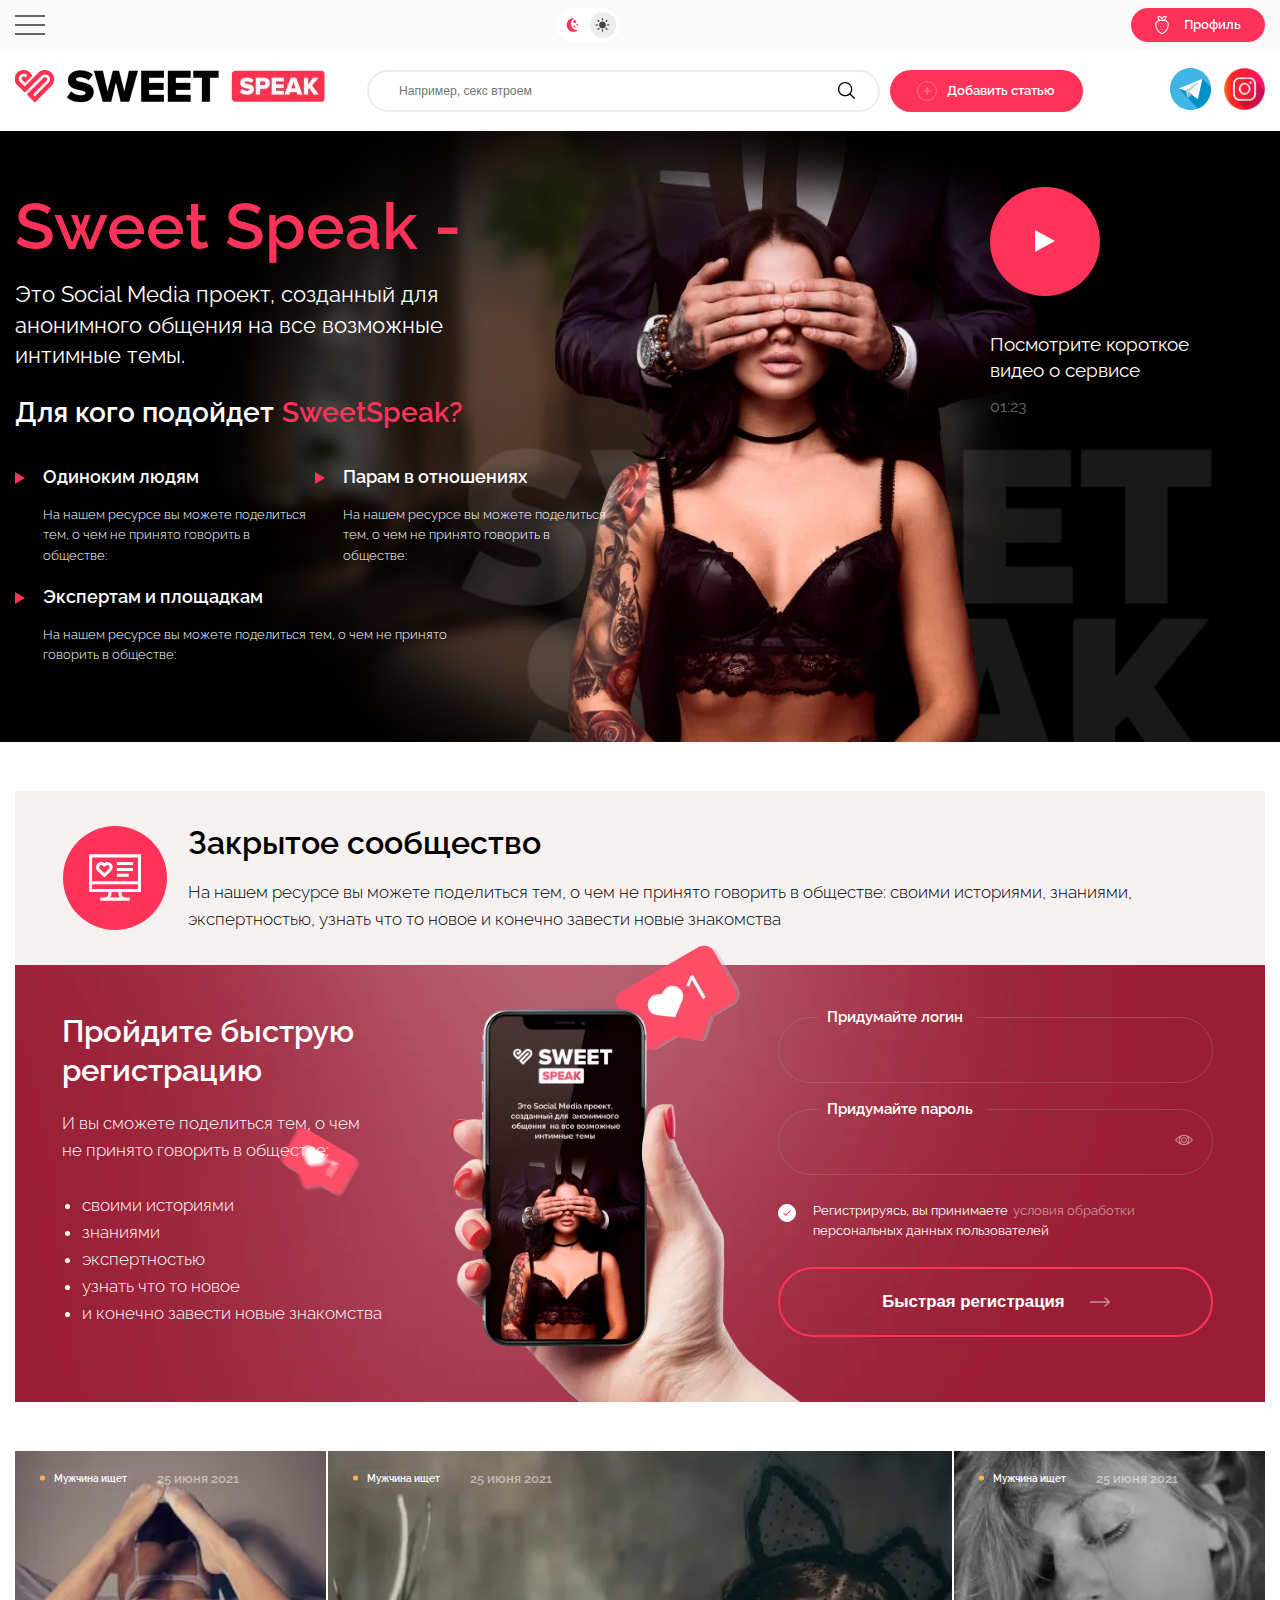
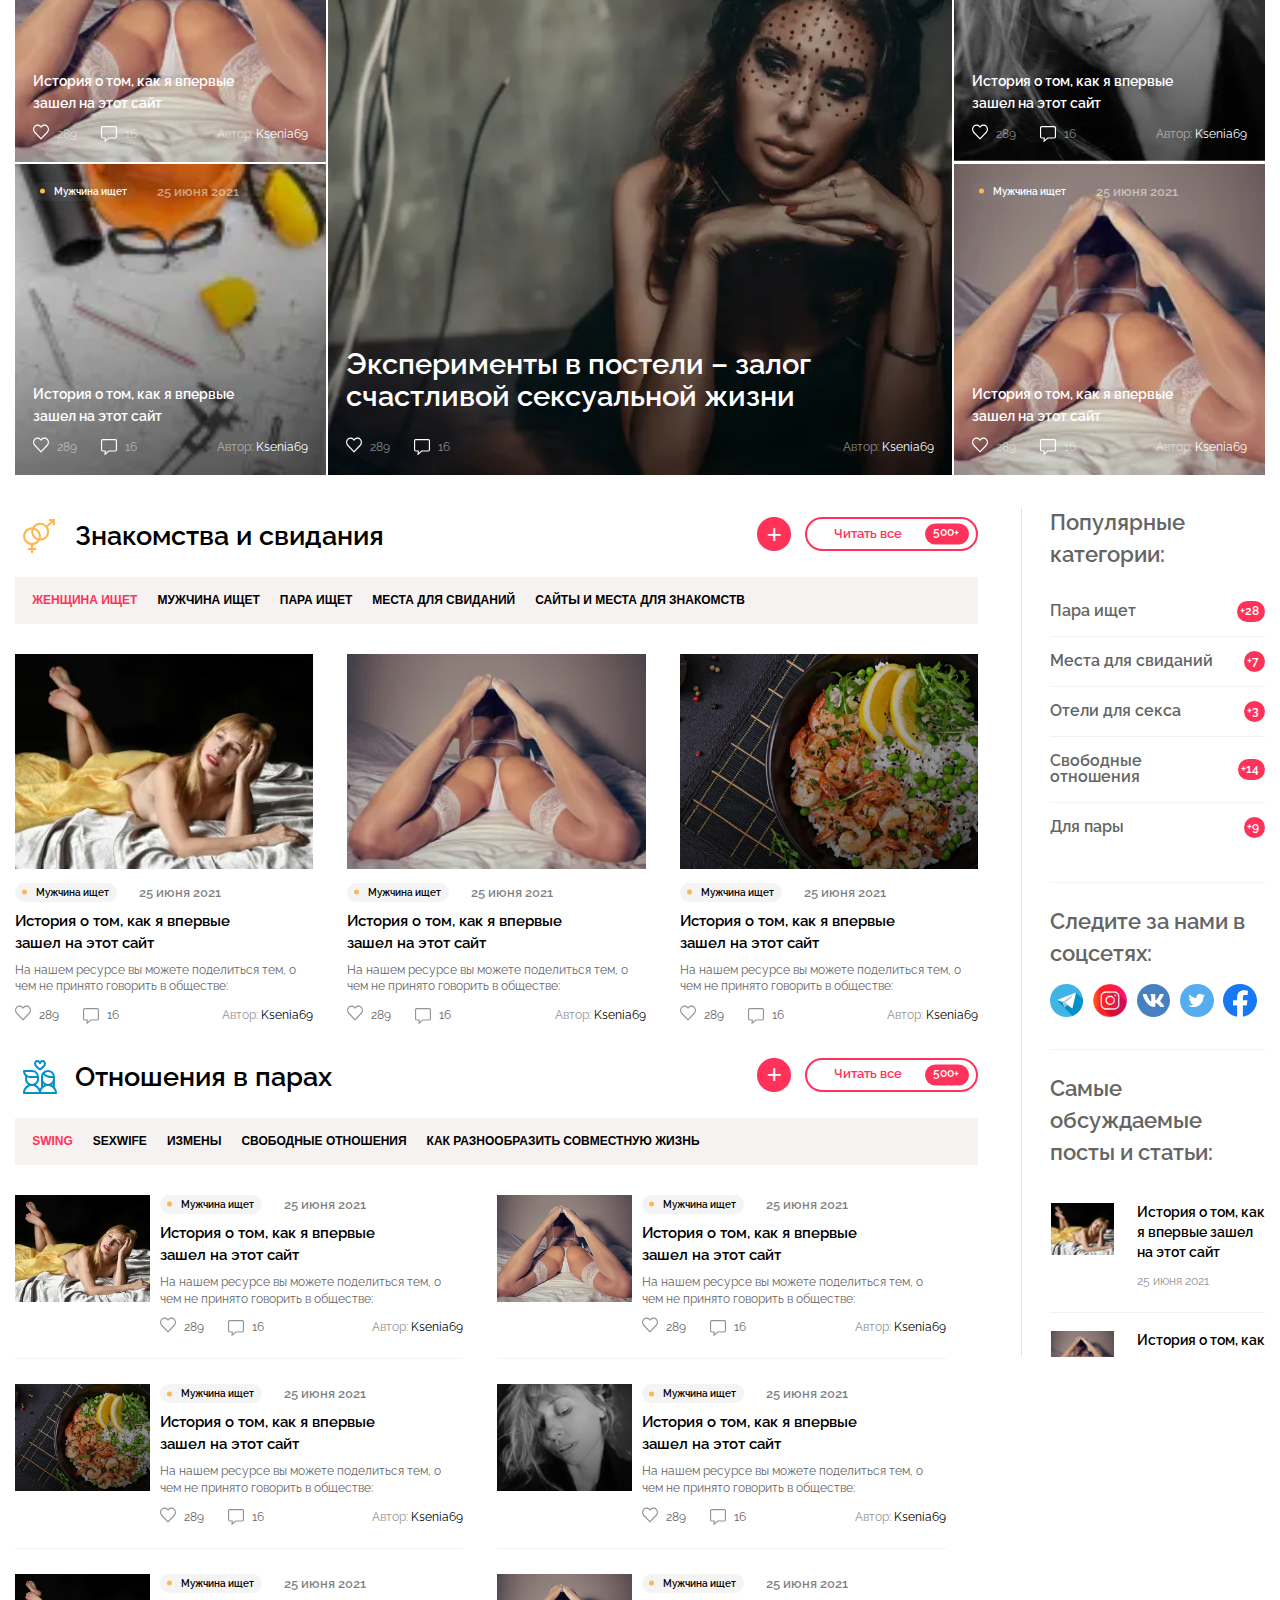
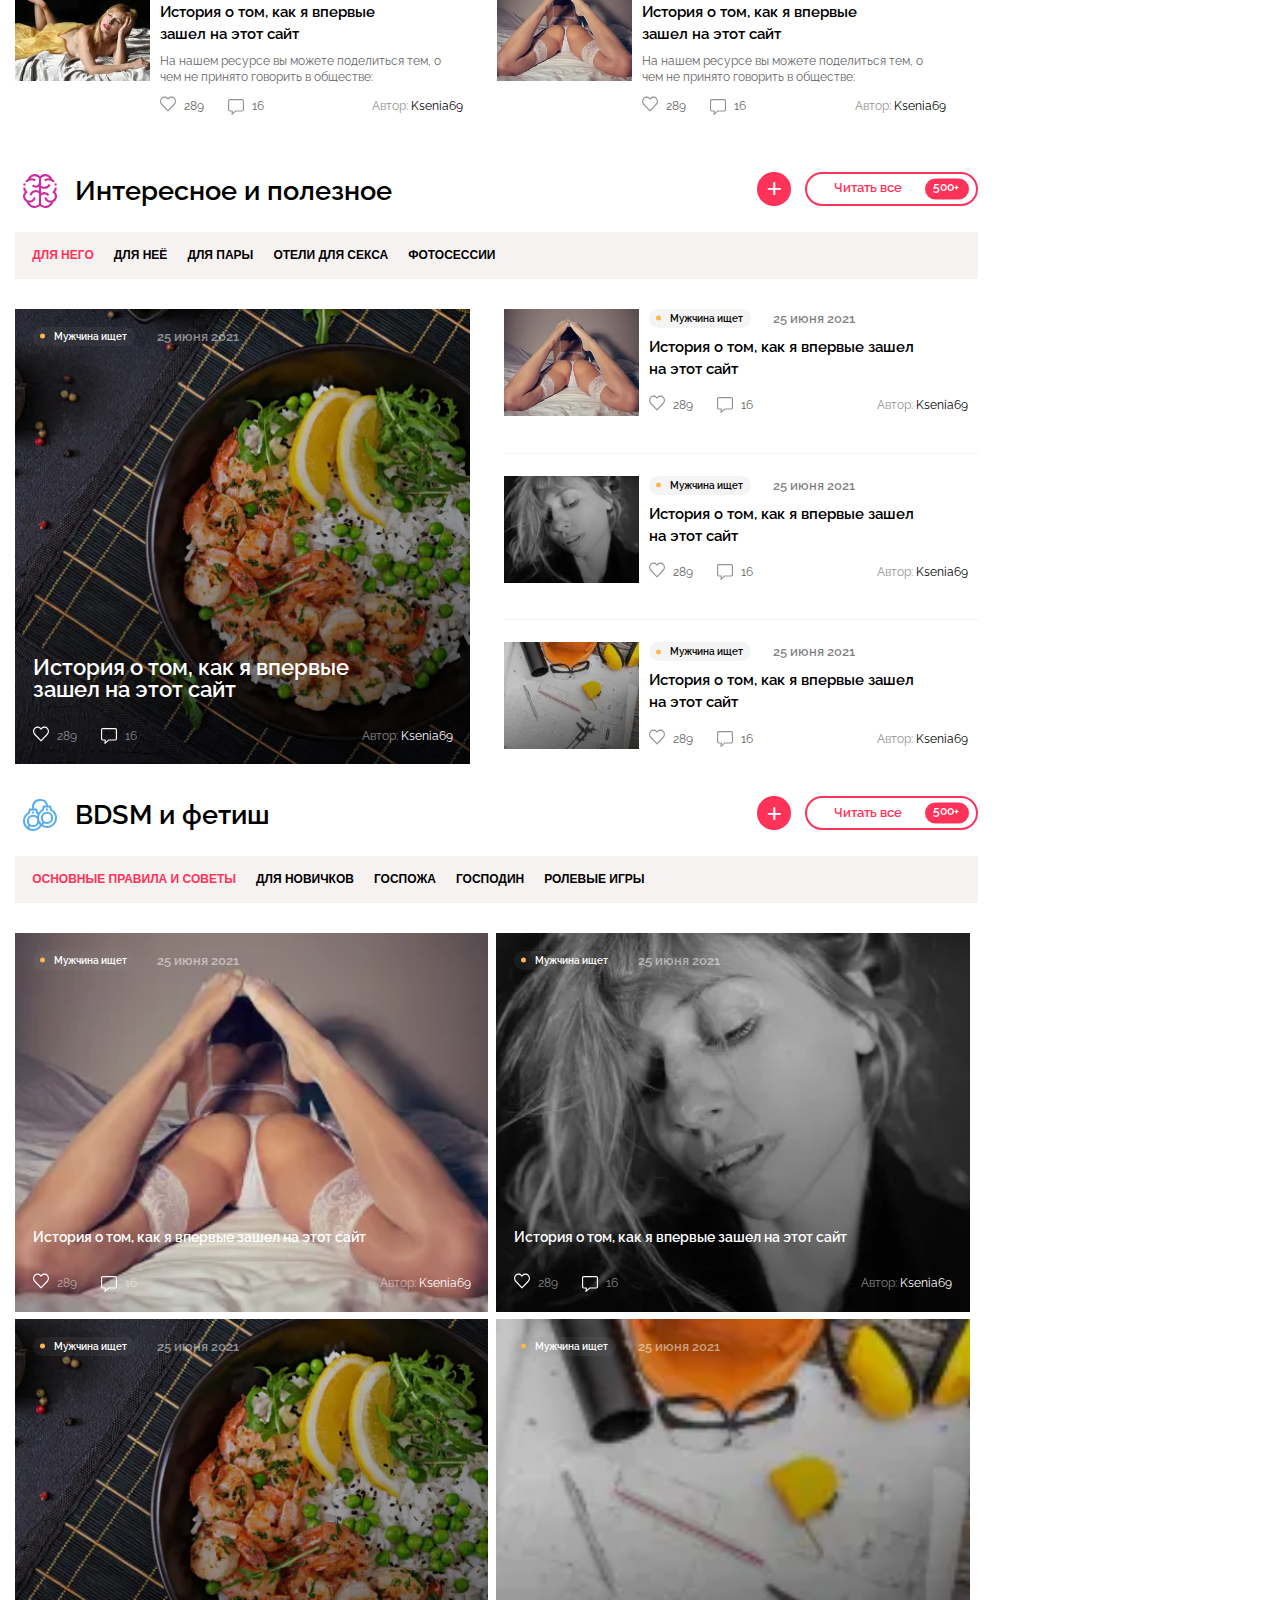
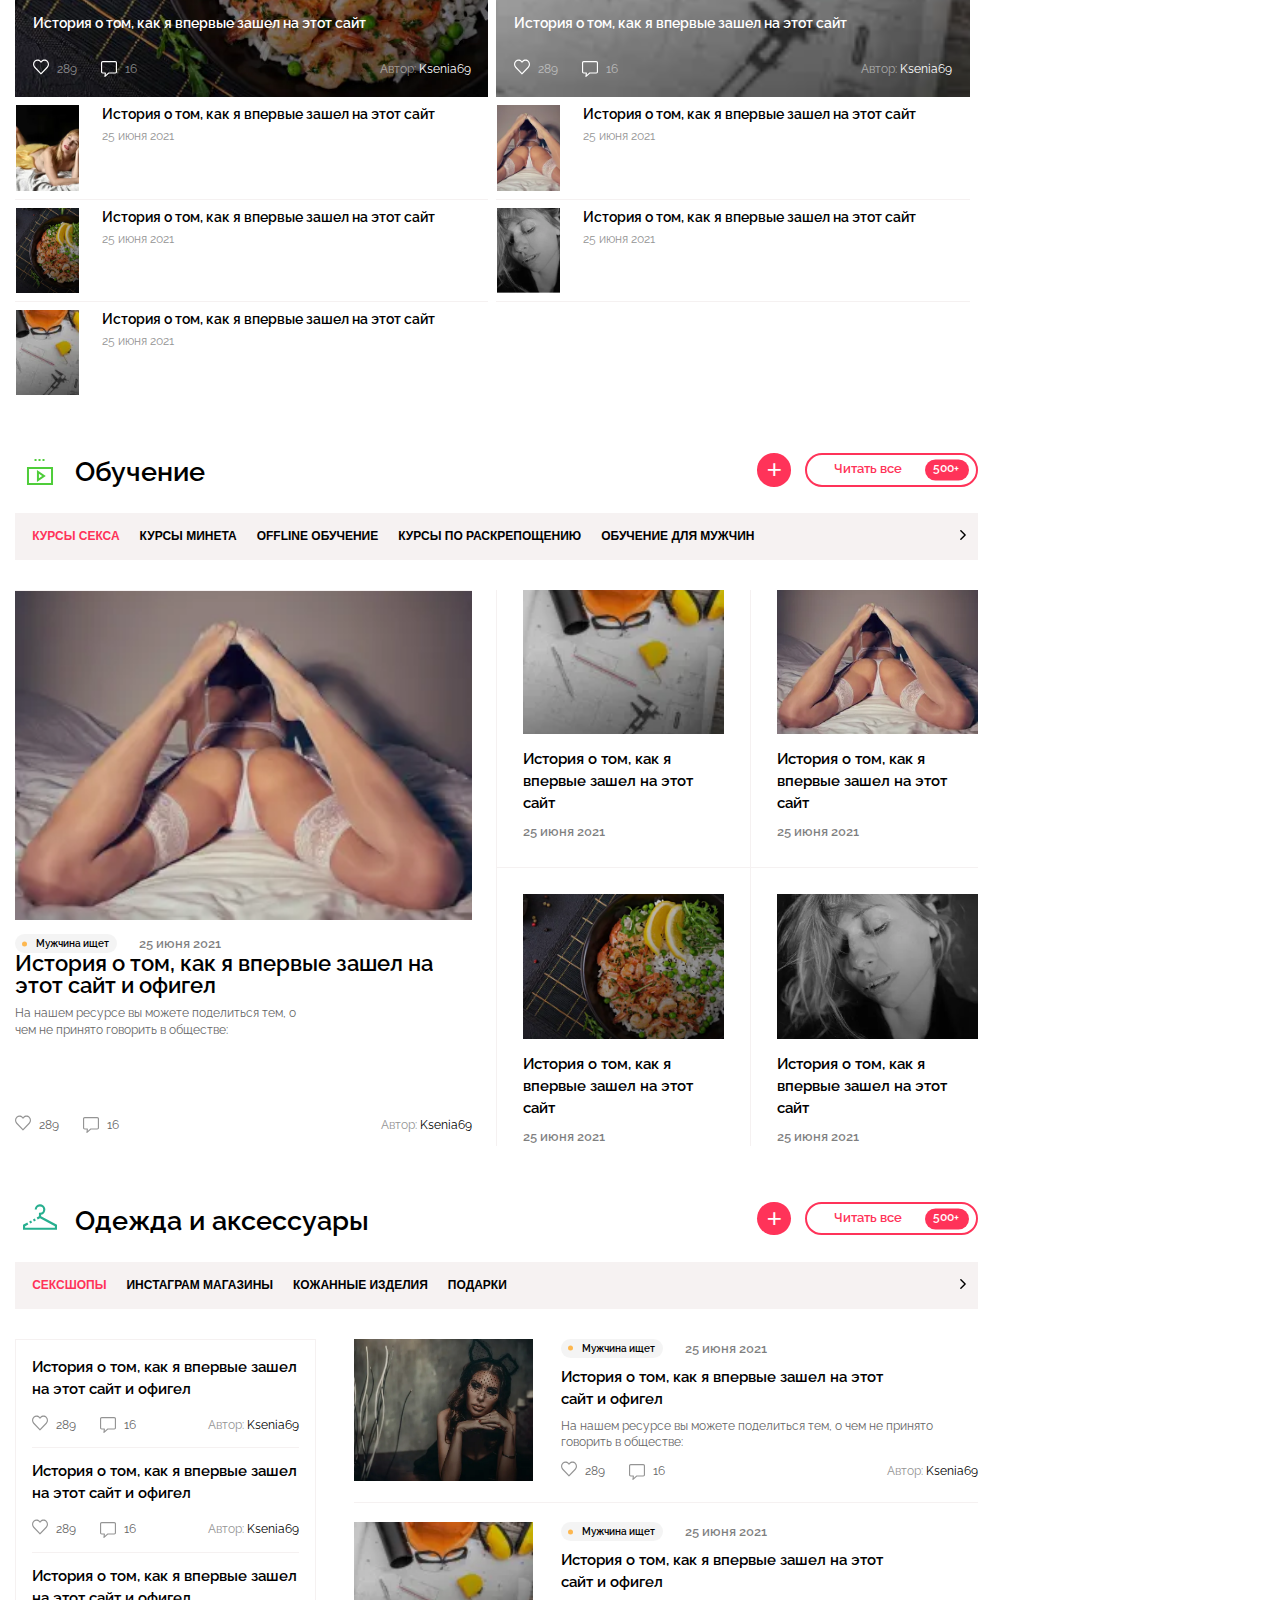
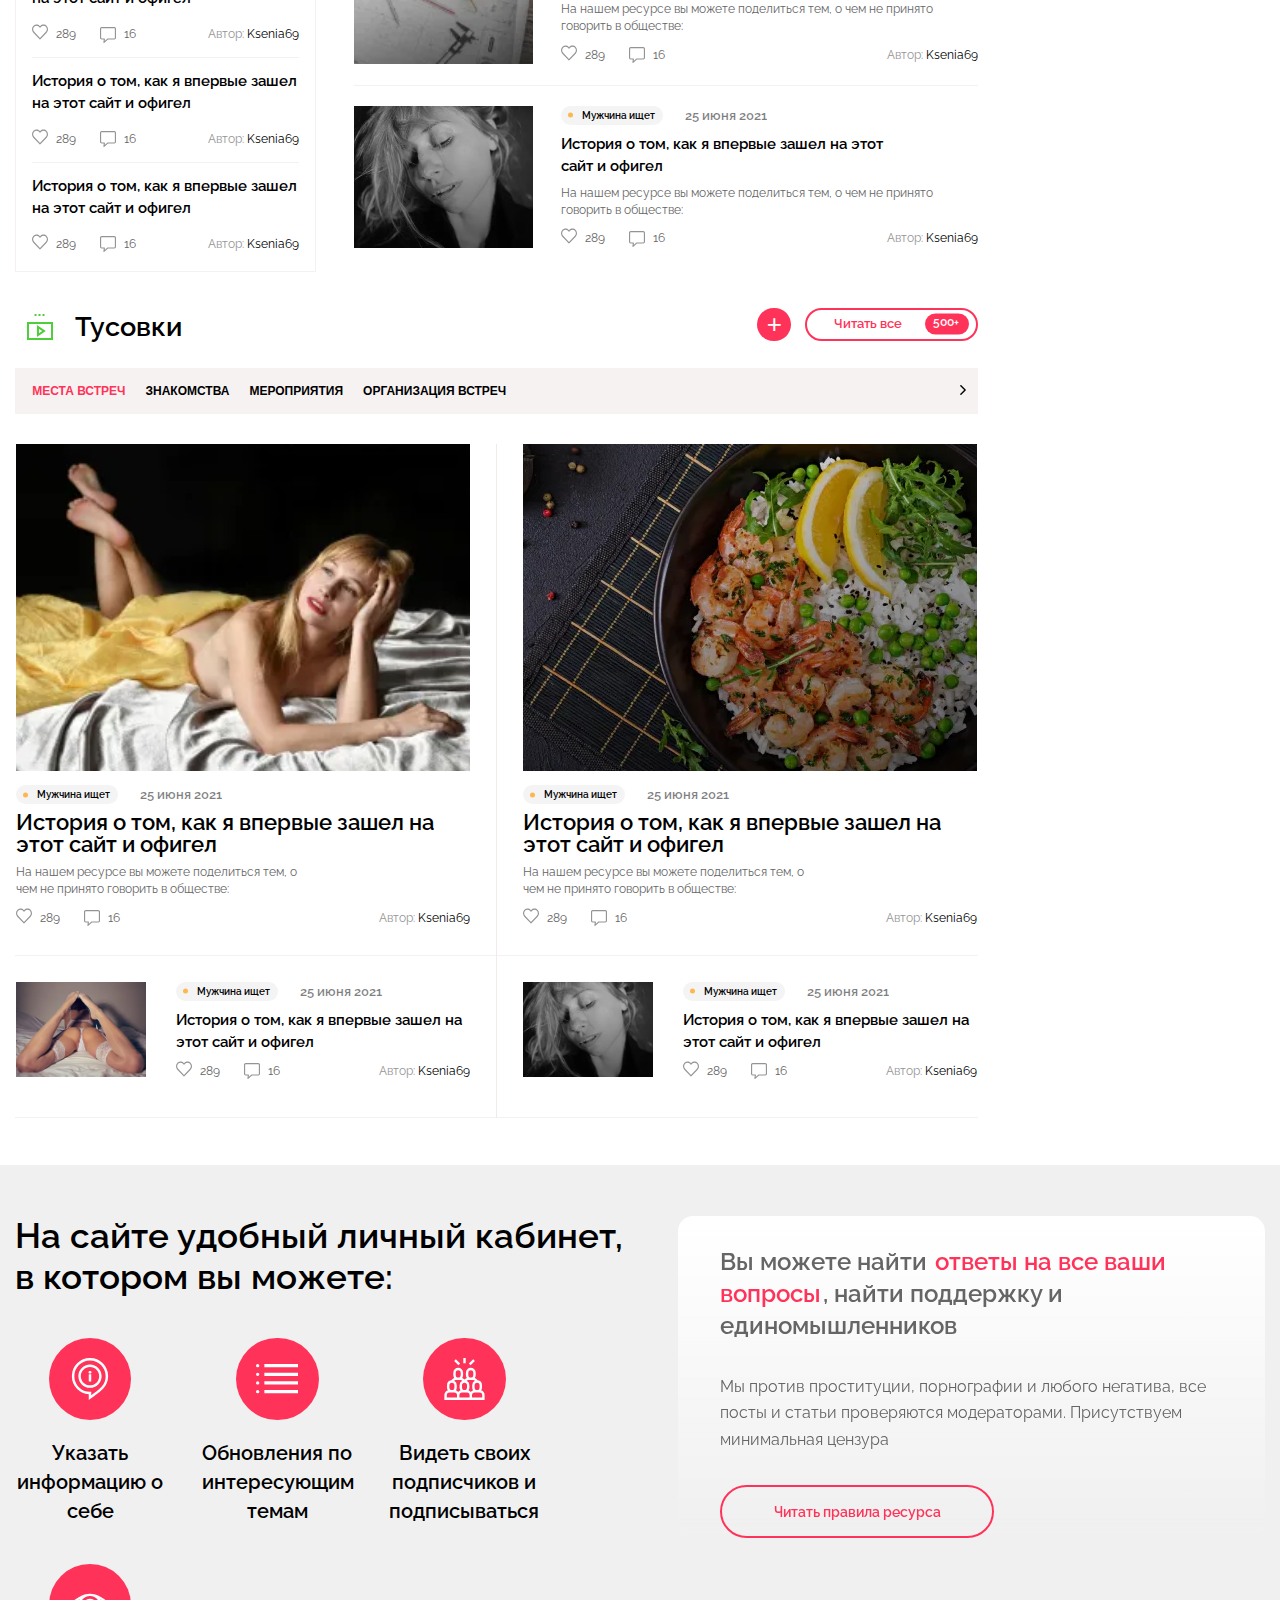
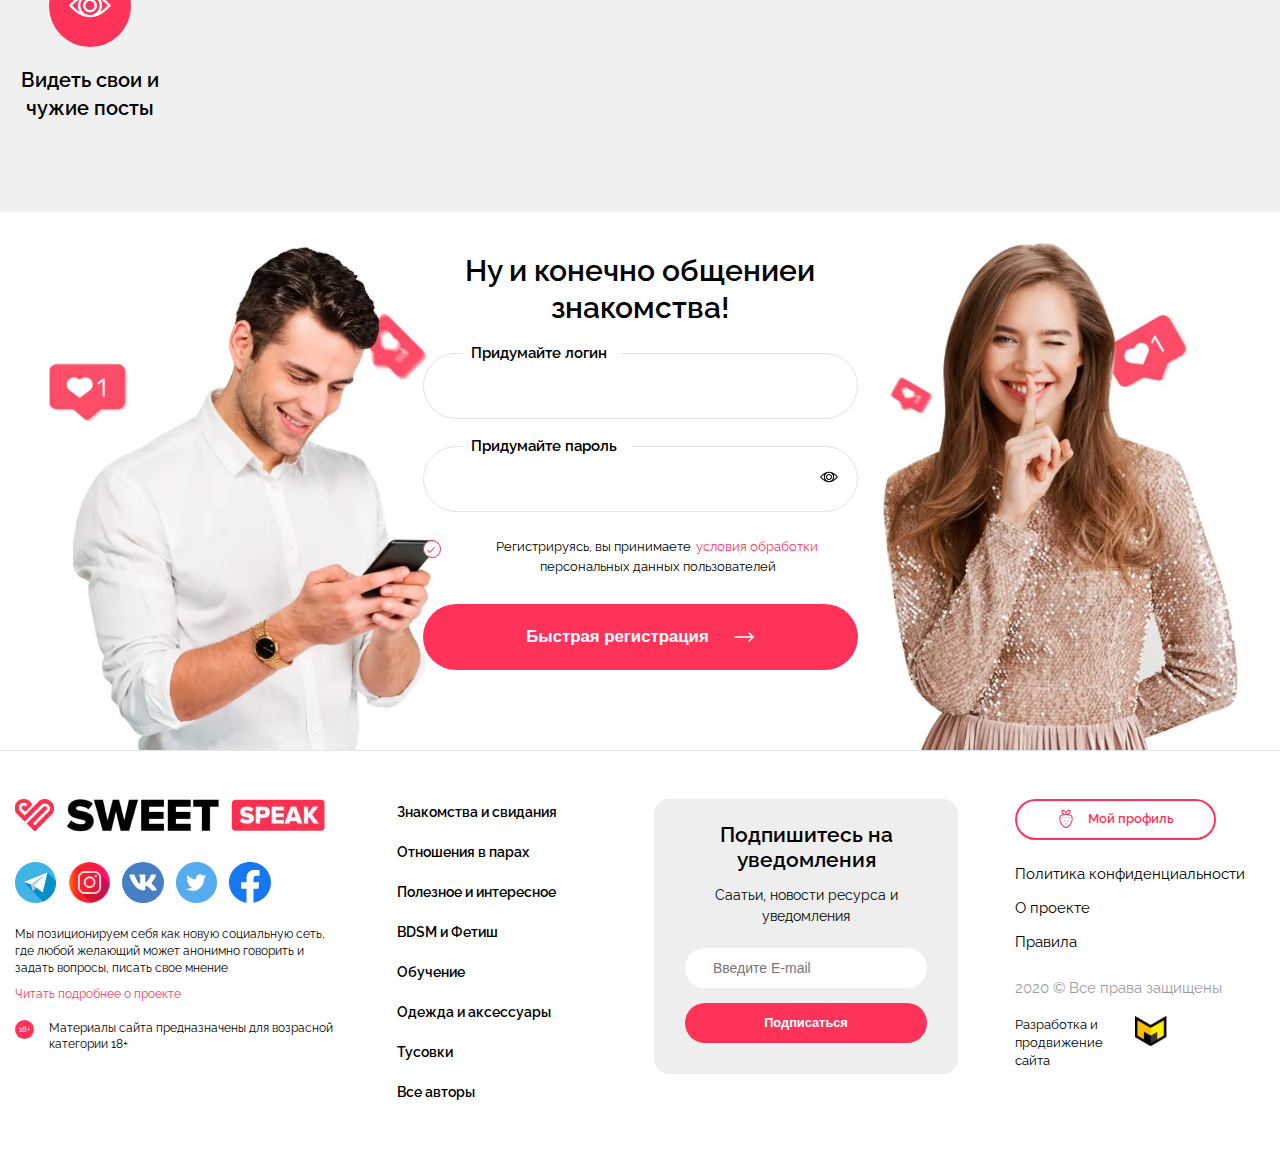
==== commit 6d94c7b5: "fix-7" ====
--- a/index.html
+++ b/index.html
@@ -297,18 +297,18 @@
 							<div class="registration-top__column">
 								<form action="#" class="registration-top__form form">
 									<div class="form__item">
-										<input class="form__input" id="inputBottomLogin" type="text" required />
-										<lable class="form__lable" for="inputBottomLogin">
+										<input class="form__input" id="inputTopLogin" type="text" required />
+										<lable class="form__lable" for="inputTopLogin">
 											Придумайте логин
 										</lable>
 									</div>
 									<div class="form__item">
-										<input class="form__input" id="inputBottomPassword" type="password" required />
-										<lable class="form__lable" for="inputBottomPassword">
+										<input class="form__input" id="inputTopPassword" type="password" required />
+										<lable class="form__lable" for="inputTopPassword">
 											Придумайте пароль
 										</lable>
-										<button class="switch_password" type="button" title="Позаказть/скрыть пароль" onclick="if (inputBottomPassword.type == 'text') inputBottomPassword.type = 'password';
-										else inputBottomPassword.type = 'text';">
+										<button class="switch_password" type="button" title="Позаказть/скрыть пароль" onclick="if (inputTopPassword.type == 'text') inputTopPassword.type = 'password';
+										else inputTopPassword.type = 'text';">
 											<svg width="18" height="18" viewBox="0 0 45 45" fill="none" xmlns="http://www.w3.org/2000/svg">
 												<path d="M44.3412 21.6766C44.242 21.5527 41.869 18.608 38.0224 15.6344C35.7506 13.8781 33.4317 12.476 31.1304 11.4668C28.3331 10.2402 25.5523 9.59423 22.8586 9.54132C22.7395 9.53807 22.6201 9.53613 22.5001 9.53613C22.3802 9.53613 22.2608 9.53807 22.1417 9.54132C19.448 9.59414 16.6672 10.2401 13.8699 11.4668C11.5685 12.4759 9.24965 13.8781 6.97784 15.6344C3.13129 18.608 0.758323 21.5528 0.659182 21.6766L0 22.5003L0.659006 23.324C0.758147 23.448 3.1312 26.3927 6.97775 29.3663C9.24956 31.1225 11.5685 32.5246 13.8698 33.5338C16.6672 34.7604 19.4479 35.4064 22.1416 35.4593C22.2607 35.4626 22.3801 35.4645 22.5 35.4645C22.6199 35.4645 22.7393 35.4626 22.8584 35.4593C25.5521 35.4065 28.3329 34.7605 31.1302 33.5338C33.4316 32.5247 35.7504 31.1225 38.0222 29.3663C41.8688 26.3927 44.2419 23.448 44.341 23.324L45 22.5003L44.3412 21.6766ZM11.4456 29.2657C10.4095 28.6231 9.46665 27.9549 8.63951 27.3177C6.20642 25.4433 4.37451 23.547 3.431 22.5003C4.3746 21.4535 6.20642 19.5574 8.63951 17.6829C9.46665 17.0456 10.4094 16.3775 11.4456 15.7349C10.235 17.7056 9.53599 20.0228 9.53599 22.5003C9.53599 24.9779 10.2352 27.295 11.4456 29.2657ZM22.8162 32.8221C22.7109 32.8243 22.6057 32.8273 22.5001 32.8273C22.3944 32.8273 22.2892 32.8242 22.1839 32.8221C16.6354 32.6543 12.1732 28.0889 12.1732 22.5003C12.1732 16.9118 16.6354 12.3464 22.1839 12.1786C22.2892 12.1764 22.3944 12.1733 22.5001 12.1733C22.6057 12.1733 22.7109 12.1765 22.8162 12.1786C28.3648 12.3463 32.827 16.9118 32.827 22.5003C32.827 28.0889 28.3648 32.6542 22.8162 32.8221ZM36.3606 27.3177C35.5334 27.955 34.5908 28.6231 33.5545 29.2657C34.7651 27.295 35.4641 24.9779 35.4641 22.5003C35.4641 20.0228 34.765 17.7056 33.5545 15.7349C34.5906 16.3776 35.5334 17.0457 36.3606 17.6829C38.7937 19.5574 40.6255 21.4534 41.5691 22.5003C40.6255 23.5472 38.7937 25.4433 36.3606 27.3177Z" fill="#000" />
 												<path d="M22.5 15.0022C18.3655 15.0022 15.0017 18.366 15.0017 22.5005C15.0017 26.6351 18.3655 29.9989 22.5 29.9989C26.6346 29.9989 29.9984 26.6351 29.9984 22.5005C29.9984 18.366 26.6346 15.0022 22.5 15.0022ZM22.5 27.3618C19.8195 27.3618 17.6388 25.181 17.6388 22.5005C17.6388 19.82 19.8195 17.6393 22.5 17.6393C25.1805 17.6393 27.3613 19.82 27.3613 22.5005C27.3613 25.181 25.1805 27.3618 22.5 27.3618Z" fill="#000" />
--- a/css/style.min.css
+++ b/css/style.min.css
@@ -1 +1 @@
-﻿@font-face{font-family:"Proxima Nova";font-display:swap;src:url("../fonts/Proxima Nova.woff") format("woff"),url("../fonts/Proxima Nova.woff2") format("woff2");font-weight:800;font-style:normal}@font-face{font-family:"Raleway";font-display:swap;src:url("../fonts/Raleway-SemiBold.woff") format("woff"),url("../fonts/Raleway-SemiBold.woff2") format("woff2");font-weight:600;font-style:normal}@font-face{font-family:"Raleway";font-display:swap;src:url("../fonts/Raleway-Regular.woff") format("woff"),url("../fonts/Raleway-Regular.woff2") format("woff2");font-weight:400;font-style:normal}@font-face{font-family:"Raleway";font-display:swap;src:url("../fonts/Raleway-Light.woff") format("woff"),url("../fonts/Raleway-Light.woff2") format("woff2");font-weight:300;font-style:normal}html{-webkit-box-sizing:border-box;box-sizing:border-box;height:100%;min-width:320px}html *{padding:0;margin:0;border:none;outline:none}*,*::before,*::after{-webkit-box-sizing:inherit;box-sizing:inherit;-webkit-transition:all .2s;-o-transition:all .2s;transition:all .2s}body{height:100%;min-width:320px;font-family:"Raleway", sans-serif;color:#656565;font-size:calc(11px + 2 * ((100vw - 320px) / 1600));line-height:calc(15px + 3 * ((100vw - 320px) / 1600));font-weight:400;background-color:#fff}h1,h2,h3,h4,h5,h6,p{font-weight:inherit;line-height:inherit;font-size:inherit;padding:0;margin:0}textarea{resize:none}input,button,textarea{font-family:'Releway', sans-serif;font-size:inherit;background-color:transparent;line-height:inherit}button{cursor:pointer}a{display:inline-block;text-decoration:none;color:inherit}ul,li{list-style:none}.wrapper{display:-webkit-box;display:-ms-flexbox;display:flex;-webkit-box-orient:vertical;-webkit-box-direction:normal;-ms-flex-direction:column;flex-direction:column;min-height:100%;overflow-x:hidden}.content{-webkit-box-flex:1;-ms-flex:1 0 auto;flex:1 0 auto}.footer{-webkit-box-flex:0;-ms-flex:0 0 auto;flex:0 0 auto}._container{max-width:1330px;width:100%;margin:0 auto;padding-left:calc(12px + 3 * ((100vw - 320px) / 1600));padding-right:calc(12px + 3 * ((100vw - 320px) / 1600))}.ibg{background-position:center;background-size:cover;background-repeat:no-repeat;position:relative}.ibg img{width:0;height:0;position:absolute;top:0;left:0;opacity:0;visibility:hidden}.title-box{font-size:calc(13px + 3 * ((100vw - 320px) / 1600));font-weight:600;line-height:22px;color:#000000}.social{display:-webkit-box;display:-ms-flexbox;display:flex;height:calc(30px + 19 * ((100vw - 320px) / 1600))}.social__row{width:calc(30px + 19 * ((100vw - 320px) / 1600))}.social__row+.social__row{margin-left:calc(5px + 12 * ((100vw - 320px) / 1600))}.social__link{height:100%}.social__link img{height:100%;width:100%}.buttons{display:-webkit-box;display:-ms-flexbox;display:flex}.buttons *:last-child{margin-right:0}.buttons__add{width:calc(30px + 6 * ((100vw - 320px) / 1600));height:calc(30px + 6 * ((100vw - 320px) / 1600));display:-webkit-box;display:-ms-flexbox;display:flex;-webkit-box-pack:center;-ms-flex-pack:center;justify-content:center;-webkit-box-align:center;-ms-flex-align:center;align-items:center;background-color:#FF3359;color:#fff;margin-right:14px;border-radius:50%;font-size:26px}.buttons__btn{padding:5px;padding-right:51px;text-align:center;display:-webkit-box;display:-ms-flexbox;display:flex;-webkit-box-pack:center;-ms-flex-pack:center;justify-content:center;-webkit-box-align:center;-ms-flex-align:center;align-items:center;position:relative;font-weight:600;font-size:calc(11px + 3 * ((100vw - 320px) / 1600));color:#FF3359;border:2px solid #FF3359;height:calc(30px + 6 * ((100vw - 320px) / 1600));width:calc(150px + 38 * ((100vw - 320px) / 1600));border-radius:20px}.buttons span{position:relative;z-index:2;background-color:transparent}.buttons .buttons__quantity{position:absolute;height:21px;padding:0 15px 0 8px;top:50%;-webkit-transform:translate(0, -50%);-ms-transform:translate(0, -50%);transform:translate(0, -50%);right:calc(4px + 5 * ((100vw - 320px) / 1600));background-color:#FF3359;border-radius:15px;color:#fff;font-size:12px;min-width:40px}.buttons .buttons__quantity::before{content:'+';position:absolute;top:1px;right:7px;width:10px;height:10px}.title-area{display:-webkit-box;display:-ms-flexbox;display:flex;-webkit-box-pack:justify;-ms-flex-pack:justify;justify-content:space-between;padding-top:10px;margin-bottom:calc(15px + 15 * ((100vw - 320px) / 1600))}.title{font-size:calc(20px + 12 * ((100vw - 320px) / 1600));font-weight:600;line-height:36px;color:#000000;padding-left:60px;position:relative;max-width:740px;margin-right:10px}.title::before{content:'';position:absolute;top:2px;left:8px;background-repeat:no-repeat;background-size:contain;background-position:center}.tabs{display:-webkit-inline-box;display:-ms-inline-flexbox;display:inline-flex;-webkit-box-align:center;-ms-flex-align:center;align-items:center}.tabs__inner{position:relative;width:100%;background-color:#F6F2F2;padding-top:15px;padding-bottom:15px;padding-left:calc(10px + 12 * ((100vw - 320px) / 1600));padding-right:calc(10px + 12 * ((100vw - 320px) / 1600));margin-bottom:calc(15px + 25 * ((100vw - 320px) / 1600))}.tabs__btn{position:absolute;right:0;top:0;height:100%;width:30px}.tabs__hidden{position:absolute;right:0;top:100%;background-color:#F6F2F2;display:-webkit-box;display:-ms-flexbox;display:flex;-webkit-box-orient:vertical;-webkit-box-direction:normal;-ms-flex-direction:column;flex-direction:column;z-index:1}.tabs__hidden .tab{padding:15px;border-width:1px;border-style:solid;-o-border-image:-o-linear-gradient(left, #f9f9f9 20%, #FF3359 50%, #f9f9f9 80%) 0 0 100% 0;border-image:-webkit-gradient(linear, left top, right top, color-stop(20%, #f9f9f9), color-stop(50%, #FF3359), color-stop(80%, #f9f9f9)) 0 0 100% 0;border-image:linear-gradient(90deg, #f9f9f9 20%, #FF3359 50%, #f9f9f9 80%) 0 0 100% 0;border-top:none;border-left:none;border-right:none}.tabs__hidden .tab:last-child{border:none}.tabs__hidden .tab+.tab{margin-left:0}.hidden{visibility:hidden}.tab{font-weight:600;font-size:12px;text-transform:uppercase;height:100%;min-width:-webkit-fit-content;min-width:-moz-fit-content;min-width:fit-content}.tab._active{color:#FF3359}.tab+.tab{margin-left:20px}.tab__item{display:none}.tab__item._active-tab{display:block}._big__link{display:none;position:absolute;width:100%;height:100%;top:0;left:0;right:0}._big__link::before{content:'→';font-size:20px;position:absolute;top:10px;right:15px;width:20px;height:20px;color:#fff;z-index:1;opacity:0}.card{display:-webkit-box;display:-ms-flexbox;display:flex;-webkit-box-orient:vertical;-webkit-box-direction:normal;-ms-flex-direction:column;flex-direction:column;max-width:33%;width:100%;margin-bottom:12px}.card__image{position:relative;padding-bottom:72%;margin-bottom:14px;-webkit-box-flex:0;-ms-flex:0 0 auto;flex:0 0 auto;background:-o-linear-gradient(111.54deg, #000 -37.61%, rgba(0,0,0,0.2) 68.12%, rgba(255,255,255,0) 68.12%);background:linear-gradient(338.46deg, #000 -37.61%, rgba(0,0,0,0.2) 68.12%, rgba(255,255,255,0) 68.12%)}.card__image img{position:absolute;top:0;left:0;width:100%;height:100%;-o-object-fit:cover;object-fit:cover}.card__image::before{content:'→';font-size:20px;position:absolute;bottom:10px;right:15px;width:20px;height:20px;color:#fff;z-index:1;opacity:0}.card__content{display:-webkit-box;display:-ms-flexbox;display:flex;-webkit-box-orient:vertical;-webkit-box-direction:normal;-ms-flex-direction:column;flex-direction:column;-webkit-box-flex:1;-ms-flex:1 0 auto;flex:1 0 auto}.card__info{display:-webkit-box;display:-ms-flexbox;display:flex;-webkit-box-align:center;-ms-flex-align:center;align-items:center;font-weight:600;font-size:10px;line-height:19px;margin-bottom:8px}.card__info>*:last-child{margin-right:0}.card__category{padding:0 8px 0 21px;color:#000;background-color:rgba(151,151,151,0.1);border-radius:20px;position:relative;margin-right:22px}.card__category::before{content:'';position:absolute;top:50%;-webkit-transform:translate(0, -50%);-ms-transform:translate(0, -50%);transform:translate(0, -50%);left:7px;width:5px;height:5px;background-color:#FDB74F;border-radius:50%}.card__date{margin-right:22px;color:rgba(0,0,0,0.5);font-size:13px}.card__title{margin-bottom:8px;max-width:85%}.card__descr{-webkit-box-flex:1;-ms-flex:1 0 auto;flex:1 0 auto;margin-bottom:10px}.card__footer{display:-webkit-box;display:-ms-flexbox;display:flex;-webkit-box-align:center;-ms-flex-align:center;align-items:center;margin-bottom:10px;position:relative;z-index:2}.card__footer>*:last-child{margin-right:0}.card__favorites{margin-right:24px}.card__message{margin-right:24px}.card__autor{margin-left:auto}.favorites{display:-webkit-box;display:-ms-flexbox;display:flex;-webkit-box-align:center;-ms-flex-align:center;align-items:center}.favorites__btn._active{position:relative}.favorites__btn._active::before{content:'';position:absolute;top:-1px;left:-1px;width:18px;height:18px;background-image:url(../img/icons/heart_full.svg);background-repeat:no-repeat;background-position:center;background-size:contain;z-index:1}.favorites__quantity{margin-left:8px}.message{display:-webkit-box;display:-ms-flexbox;display:flex;-webkit-box-align:center;-ms-flex-align:center;align-items:center}.message__quantity{margin-left:8px}.autor{color:#949494}.autor__name{color:#000}.post__row{display:-webkit-box;display:-ms-flexbox;display:flex;padding:17px 0}.post__row+.post__row{border-top:1px solid rgba(236,228,228,0.5)}.post__img{position:relative;padding-bottom:20%;max-width:65px;min-width:65px;width:100%;margin-right:22px;height:54px;border:1px solid transparent}.post__img img{position:absolute;top:0;left:0;width:100%;height:100%;-o-object-fit:cover;object-fit:cover}.post__title{font-size:calc(12px + 3 * ((100vw - 320px) / 1600));font-weight:600;color:#000;margin-bottom:5px;line-height:20px}.post__date{font-size:12px;line-height:28px;color:#949494}.form{max-width:445px;width:100%;padding:5px;margin:0 auto}.form>*:last-child{margin-bottom:0}.form__title{font-size:calc(20px + 16 * ((100vw - 320px) / 1600));font-weight:600;color:#000;line-height:calc(26px + 18 * ((100vw - 320px) / 1600));text-align:center;margin-bottom:calc(20px + 11 * ((100vw - 320px) / 1600))}.form__item{margin-bottom:calc(20px + 11 * ((100vw - 320px) / 1600));position:relative;color:#000;font-size:15px;font-weight:600}.form__item-checkbox{display:-webkit-box;display:-ms-flexbox;display:flex}.form__lable{position:absolute;background-color:#fff;line-height:26px;left:40px;top:-13px;padding-left:calc(5px + 6 * ((100vw - 320px) / 1600));padding-right:calc(5px + 15 * ((100vw - 320px) / 1600));border-radius:30px}.form__input{padding-top:calc(12px + 15 * ((100vw - 320px) / 1600));padding-bottom:calc(12px + 15 * ((100vw - 320px) / 1600));padding-right:calc(40px + 24 * ((100vw - 320px) / 1600));padding-left:calc(30px + 12 * ((100vw - 320px) / 1600));border:1px solid rgba(162,162,162,0.3);border-radius:40px;width:100%;font-size:calc(16px + 4 * ((100vw - 320px) / 1600));font-weight:600}.form__agreement{text-align:center;font-size:calc(11px + 3 * ((100vw - 320px) / 1600));line-height:calc(14px + 8 * ((100vw - 320px) / 1600));color:#000;margin-bottom:calc(20px + 11 * ((100vw - 320px) / 1600))}.form__btn{width:100%;background-color:#FF3359;border-radius:40px;padding:calc(10px + 17 * ((100vw - 320px) / 1600));font-weight:600;font-size:calc(12px + 8 * ((100vw - 320px) / 1600));line-height:26px;color:#fff;display:-webkit-box;display:-ms-flexbox;display:flex;-webkit-box-align:center;-ms-flex-align:center;align-items:center;-webkit-box-pack:center;-ms-flex-pack:center;justify-content:center;margin-bottom:calc(20px + 11 * ((100vw - 320px) / 1600))}.form__btn svg{position:relative;z-index:2}.form__btn span{position:relative;z-index:2;margin-right:25px}.accent_text{color:#FF3359;border-bottom:1px solid transparent;margin-left:2px;margin-right:2px}.switch_password{position:absolute;height:30px;width:30px;top:50%;-webkit-transform:translate(0, -50%);-ms-transform:translate(0, -50%);transform:translate(0, -50%);right:calc(5px + 15 * ((100vw - 320px) / 1600))}.checkbox__input{opacity:0;width:0}.checkbox__input:checked+.checkbox__label::before{background-image:url(../img/icons/check.svg);background-size:65%;background-repeat:no-repeat;background-position:center}.checkbox__label{position:relative;padding-left:35px;cursor:pointer;display:inline-block}.checkbox__label:focus{background-color:#fff}.checkbox__label span{color:#FF3359;font-size:18px;margin-right:5px}.checkbox__label::before{content:"";background-color:#fff;width:18px;height:18px;border-radius:50%;position:absolute;left:0;top:2px;background-size:65%;background-repeat:no-repeat;background-position:center;border:1px solid #fff}.item{display:-webkit-box;display:-ms-flexbox;display:flex}.item__img{min-width:calc(72px + 18 * ((100vw - 320px) / 1600));width:calc(72px + 18 * ((100vw - 320px) / 1600));height:calc(72px + 18 * ((100vw - 320px) / 1600));background-color:#FF3359;border-radius:50%;margin-right:34px;display:-webkit-box;display:-ms-flexbox;display:flex;-webkit-box-pack:center;-ms-flex-pack:center;justify-content:center;-webkit-box-align:center;-ms-flex-align:center;align-items:center}.item__img img{width:50%}.item__text{color:#000;font-weight:600;font-size:calc(16px + 6 * ((100vw - 320px) / 1600));line-height:calc(24px + 8 * ((100vw - 320px) / 1600));max-width:150px}.header{line-height:26px}.header__container{display:-webkit-box;display:-ms-flexbox;display:flex;-webkit-box-pack:justify;-ms-flex-pack:justify;justify-content:space-between;-webkit-box-align:center;-ms-flex-align:center;align-items:center;height:100%}.header__top{position:fixed;z-index:100;top:0;right:0;left:0;width:100%;height:calc(45px + 9 * ((100vw - 320px) / 1600));background-color:rgba(249,249,249,0.95)}.header__stub{width:100%;height:calc(45px + 9 * ((100vw - 320px) / 1600))}.header__bottom{padding-top:calc(10px + 8 * ((100vw - 320px) / 1600));padding-bottom:calc(10px + 8 * ((100vw - 320px) / 1600));background-color:#fff}.header__switch{min-width:calc(52px + 20 * ((100vw - 320px) / 1600));width:calc(52px + 20 * ((100vw - 320px) / 1600));height:calc(28px + 10 * ((100vw - 320px) / 1600));border-radius:20px;background-color:#fff;position:relative;display:-webkit-box;display:-ms-flexbox;display:flex;-webkit-box-pack:justify;-ms-flex-pack:justify;justify-content:space-between;-webkit-box-align:center;-ms-flex-align:center;align-items:center;padding:calc(6px + 5 * ((100vw - 320px) / 1600));border:1px solid transparent}.header__switch svg{z-index:2;height:calc(12px + 3 * ((100vw - 320px) / 1600))}.header__switch::before{content:'';position:absolute;top:3px;right:3px;width:calc(20px + 10 * ((100vw - 320px) / 1600));height:calc(20px + 10 * ((100vw - 320px) / 1600));background-color:#4E4E4E;opacity:.1;border-radius:50%}.header__switch._dark::before{right:calc(27px + 10 * ((100vw - 320px) / 1600))}.header__switch._dark .sun path{fill:#FF3359}.header__switch._dark .moon path{fill:#fff}.header__profile{background-color:#FF3359;border-radius:20px;max-width:calc(100px + 57 * ((100vw - 320px) / 1600));width:100%;height:calc(28px + 10 * ((100vw - 320px) / 1600));padding:5px;display:-webkit-box;display:-ms-flexbox;display:flex;-webkit-box-pack:center;-ms-flex-pack:center;justify-content:center;-webkit-box-align:center;-ms-flex-align:center;align-items:center;color:#fff;font-size:calc(11px + 3 * ((100vw - 320px) / 1600));font-weight:600;margin-left:5px}.header__profile svg{height:calc(15px + 5 * ((100vw - 320px) / 1600));position:relative;z-index:2}.header__profile span{position:relative;z-index:2;margin-left:14px}.header__inner{display:-webkit-box;display:-ms-flexbox;display:flex;-webkit-box-pack:justify;-ms-flex-pack:justify;justify-content:space-between;-webkit-box-align:center;-ms-flex-align:center;align-items:center;max-width:878px;width:100%}.header__wrapper{display:-webkit-box;display:-ms-flexbox;display:flex;-webkit-box-pack:justify;-ms-flex-pack:justify;justify-content:space-between;-webkit-box-align:center;-ms-flex-align:center;align-items:center;max-width:380px;width:100%}.header__logo._white{display:none}.header__form{max-width:513px;width:100%;min-width:300px;height:calc(30px + 19 * ((100vw - 320px) / 1600));position:relative;margin:5px}.header__input{width:100%;height:100%;border-radius:25px;border:2px solid #EDEBEB;padding:10px 67px 10px 30px}.header__button{position:absolute;top:0;right:0;height:calc(30px + 19 * ((100vw - 320px) / 1600));width:67px;display:-webkit-box;display:-ms-flexbox;display:flex;-webkit-box-pack:center;-ms-flex-pack:center;justify-content:center;-webkit-box-align:center;-ms-flex-align:center;align-items:center}.header__btn{margin:5px;height:calc(30px + 19 * ((100vw - 320px) / 1600));background-color:#FF3359;border-radius:25px;padding:5px;display:-webkit-box;display:-ms-flexbox;display:flex;-webkit-box-pack:center;-ms-flex-pack:center;justify-content:center;-webkit-box-align:center;-ms-flex-align:center;align-items:center;color:#fff;font-size:calc(11px + 3 * ((100vw - 320px) / 1600));font-weight:600;max-width:calc(150px + 71 * ((100vw - 320px) / 1600));width:100%;min-width:175px}.header__btn span{position:relative;z-index:inherit}.header__btn .header__plus{height:20px;width:20px;border-radius:50%;border:1px solid rgba(255,255,255,0.3);margin-right:10px;display:-webkit-box;display:-ms-flexbox;display:flex;-webkit-box-pack:center;-ms-flex-pack:center;justify-content:center;-webkit-box-align:center;-ms-flex-align:center;align-items:center;color:rgba(255,255,255,0.3);font-size:20px}.menu{font-size:14px;font-weight:600}.menu__btn{display:none;width:30px;height:20px;position:relative;cursor:pointer}.menu__btn::before{content:'';position:absolute;top:0;left:0;width:100%;height:2px;background-color:#656565}.menu__btn::after{content:'';position:absolute;bottom:0;left:0;width:100%;height:2px;background-color:#656565}.menu__btn span{position:absolute;width:100%;height:2px;left:0;top:9px;background-color:#656565}.menu__btn.open::after{-webkit-transform:rotate(45deg);-ms-transform:rotate(45deg);transform:rotate(45deg);bottom:9px}.menu__btn.open::before{-webkit-transform:rotate(-45deg);-ms-transform:rotate(-45deg);transform:rotate(-45deg);top:9px}.menu__btn.open span{-webkit-transform:scale(0);-ms-transform:scale(0);transform:scale(0)}.menu__row{position:relative;display:inline-block}.menu__link{display:block;padding:4px 10px}.dropdown{position:absolute;left:0;top:100%;background-color:#fff;width:-webkit-fit-content;width:-moz-fit-content;width:fit-content;display:none;z-index:2}.dropdown>*{-webkit-transition:all 0s;-o-transition:all 0s;transition:all 0s}.dropdown__link{padding:10px;display:block;white-space:nowrap}.footer{padding-top:calc(25px + 37 * ((100vw - 320px) / 1600));padding-bottom:calc(0px + 80 * ((100vw - 320px) / 1600));color:#000;border-top:1px solid #E5E5E5}.footer__body{display:-webkit-box;display:-ms-flexbox;display:flex;-webkit-box-pack:justify;-ms-flex-pack:justify;justify-content:space-between;-webkit-box-align:start;-ms-flex-align:start;align-items:start}.footer__body>*:last-child{margin-right:0;margin-bottom:0}.footer__about{max-width:325px;width:100%;margin-right:10px}.footer__about *:last-child{margin-bottom:0}.footer__logo{margin-bottom:calc(15px + 21 * ((100vw - 320px) / 1600))}.footer__logo._white{display:none}.footer__logo img{max-width:100%}.footer__social{margin-bottom:calc(10px + 18 * ((100vw - 320px) / 1600))}.footer__text{margin-bottom:calc(5px + 7 * ((100vw - 320px) / 1600))}.footer__more{color:#FF3359;border-bottom:1px solid transparent;margin-bottom:calc(10px + 10 * ((100vw - 320px) / 1600))}.footer__restrictions{padding-left:34px;position:relative;margin-bottom:calc(10px + 10 * ((100vw - 320px) / 1600))}.footer__restrictions::before{content:'18+';position:absolute;top:0;left:0;width:19px;height:19px;border-radius:50%;background-color:#FF3359;font-size:8px;color:#fff;line-height:19px;text-align:center}.footer__list{max-width:200px;width:100%;font-size:calc(12px + 3 * ((100vw - 320px) / 1600));line-height:26px;font-weight:600;margin-right:10px}.footer__row+.footer__row{margin-top:14px}.footer__form{max-width:304px;width:100%;background-color:#eee;border-radius:15px;padding:31px;padding-top:calc(11px + 20 * ((100vw - 320px) / 1600));text-align:center;margin-right:10px}.footer__form *:last-child{margin-bottom:0}.footer__form-title{font-size:calc(16px + 8 * ((100vw - 320px) / 1600));line-height:calc(21px + 8 * ((100vw - 320px) / 1600));font-weight:600;margin-bottom:calc(0px + 20 * ((100vw - 320px) / 1600))}.footer__form-descr{font-size:calc(13px + 2 * ((100vw - 320px) / 1600));line-height:calc(20px + 2 * ((100vw - 320px) / 1600));margin-bottom:20px}.footer__form-input{width:100%;margin-bottom:15px;font-size:14px;line-height:26px;height:calc(38px + 4 * ((100vw - 320px) / 1600));border-radius:20px;background-color:#fff;padding:8px 26px;border:2px solid transparent}.footer__form-button{width:100%;margin-bottom:15px;font-size:calc(11px + 3 * ((100vw - 320px) / 1600));line-height:26px;height:calc(38px + 4 * ((100vw - 320px) / 1600));border-radius:20px;background-color:#FF3359;font-weight:600;color:#fff}.footer__form-button span{position:relative;z-index:2}.footer__info{max-width:250px;width:100%;font-size:15px;line-height:24px;margin-right:10px}.footer__profile{max-width:201px;width:100%;height:calc(30px + 19 * ((100vw - 320px) / 1600));border-radius:25px;border:2px solid #FF3359;display:-webkit-box;display:-ms-flexbox;display:flex;-webkit-box-pack:center;-ms-flex-pack:center;justify-content:center;-webkit-box-align:center;-ms-flex-align:center;align-items:center;font-weight:600;font-size:calc(11px + 3 * ((100vw - 320px) / 1600));color:#FF3359;margin-bottom:calc(15px + 11 * ((100vw - 320px) / 1600))}.footer__profile svg{position:relative;z-index:2;height:calc(15px + 5 * ((100vw - 320px) / 1600))}.footer__profile span{position:relative;z-index:2;margin-left:14px}.footer__info-list{margin-bottom:calc(15px + 11 * ((100vw - 320px) / 1600))}.footer__info-row{margin-top:calc(5px + 9 * ((100vw - 320px) / 1600))}.footer__copy{margin-bottom:calc(0px + 26 * ((100vw - 320px) / 1600));opacity:.4}.footer__dev{margin-bottom:calc(15px + 11 * ((100vw - 320px) / 1600));font-size:13px;max-width:220px;width:100%;line-height:18px;display:-webkit-box;display:-ms-flexbox;display:flex;-webkit-box-align:start;-ms-flex-align:start;align-items:start}.footer__dev img{width:100px;margin-left:5px}.top{background-color:#000;color:#fff;padding-top:calc(30px + 45 * ((100vw - 320px) / 1600));padding-bottom:calc(30px + 45 * ((100vw - 320px) / 1600));margin-bottom:calc(30px + 32 * ((100vw - 320px) / 1600));background-image:url(../img/bg_img.png);background-repeat:no-repeat;background-size:contain;background-position:100% 0;position:relative}.top__title{font-size:calc(40px + 42 * ((100vw - 320px) / 1600));line-height:calc(54px + 38 * ((100vw - 320px) / 1600));font-weight:600;color:#FF3359;margin-bottom:calc(5px + 15 * ((100vw - 320px) / 1600));max-width:651px}.top__descr{font-size:calc(20px + 4 * ((100vw - 320px) / 1600));line-height:calc(28px + 4 * ((100vw - 320px) / 1600));margin-bottom:20px;max-width:651px}.top__subtitle{font-size:calc(24px + 6 * ((100vw - 320px) / 1600));line-height:calc(40px + 8 * ((100vw - 320px) / 1600));font-weight:600;margin-bottom:calc(20px + 17 * ((100vw - 320px) / 1600))}.top__wrapper{max-width:600px;display:-webkit-box;display:-ms-flexbox;display:flex;-ms-flex-wrap:wrap;flex-wrap:wrap}.top__item{padding-left:28px;position:relative;width:50%;margin-bottom:20px}.top__item::before{content:'';position:absolute;top:7px;left:0;width:0;height:0;border-style:solid;border-width:6px 0 6px 10px;border-color:transparent transparent transparent #FF3359}.top__item:last-child{max-width:450px;width:100%}.top__name{font-size:calc(14px + 6 * ((100vw - 320px) / 1600));line-height:calc(20px + 6 * ((100vw - 320px) / 1600));font-weight:600;margin-bottom:15px}.top__subdescr{font-size:calc(11px + 4 * ((100vw - 320px) / 1600));line-height:calc(18px + 4 * ((100vw - 320px) / 1600));font-weight:300}.top__play{position:absolute;top:calc(30px + 42 * ((100vw - 320px) / 1600));right:220px}.top .accent_text{margin-left:8px}.play__img{min-width:calc(90px + 33 * ((100vw - 320px) / 1600));width:calc(90px + 33 * ((100vw - 320px) / 1600));height:calc(90px + 33 * ((100vw - 320px) / 1600));border-radius:50%;background-color:#FF3359;position:relative;margin-bottom:30px}.play__img+span{opacity:0}.play__img::after{content:'';position:absolute;top:50%;left:50%;-webkit-transform:translate(-50%, -50%);-ms-transform:translate(-50%, -50%);transform:translate(-50%, -50%);width:0;height:0;z-index:2;border-style:solid;border-width:11px 0 11px 20px;border-color:transparent transparent transparent #fff}.play__descr{max-width:250px;font-size:calc(18px + 2 * ((100vw - 320px) / 1600));line-height:26px;margin-bottom:10px}.play__time{font-size:calc(12px + 6 * ((100vw - 320px) / 1600));line-height:calc(24px + 6 * ((100vw - 320px) / 1600));color:rgba(255,255,255,0.4)}.registration-top{margin-bottom:calc(30px + 32 * ((100vw - 320px) / 1600))}.registration-top__header{background-color:#F5F1F1;display:-webkit-box;display:-ms-flexbox;display:flex;padding:calc(20px + 20 * ((100vw - 320px) / 1600));padding-left:calc(25px + 39 * ((100vw - 320px) / 1600));padding-right:calc(25px + 39 * ((100vw - 320px) / 1600))}.registration-top__text{position:relative;padding-left:calc(101px + 40 * ((100vw - 320px) / 1600))}.registration-top__img{min-width:calc(80px + 40 * ((100vw - 320px) / 1600));height:calc(80px + 40 * ((100vw - 320px) / 1600));border-radius:50%;background-color:#FF3359;margin-right:21px;display:-webkit-box;display:-ms-flexbox;display:flex;-webkit-box-pack:center;-ms-flex-pack:center;justify-content:center;-webkit-box-align:center;-ms-flex-align:center;align-items:center;position:absolute;left:0;top:50%;-webkit-transform:translate(0, -50%);-ms-transform:translate(0, -50%);transform:translate(0, -50%)}.registration-top__img img{width:50%}.registration-top__title{font-size:calc(24px + 14 * ((100vw - 320px) / 1600));line-height:calc(30px + 18 * ((100vw - 320px) / 1600));font-weight:600;color:#000;margin-bottom:15px}.registration-top__descr{font-size:calc(13px + 7 * ((100vw - 320px) / 1600));line-height:calc(20px + 12 * ((100vw - 320px) / 1600));font-weight:300;color:#000}.registration-top__body{display:-webkit-box;display:-ms-flexbox;display:flex;-webkit-box-pack:justify;-ms-flex-pack:justify;justify-content:space-between;padding:calc(25px + 36 * ((100vw - 320px) / 1600));padding-bottom:calc(35px + 41 * ((100vw - 320px) / 1600));background-image:url(../img/bg.jpg);background-repeat:no-repeat;background-size:cover;background-position:right;background-color:#991D34;color:#fff;position:relative}.registration-top__body::before{content:'';position:absolute;bottom:0;left:50px;right:80px;margin:0 auto;width:530px;height:90%;z-index:2;background-image:url(../img/telephone.png);background-repeat:no-repeat;background-position:center;background-size:contain}.registration-top__body::after{content:'';position:absolute;top:-25px;right:41%;width:141px;height:130px;z-index:1;background-image:url(../img/icons/likes_crooked-big.png);background-repeat:no-repeat;background-size:contain;background-position:center}.registration-top__column{position:relative;z-index:3}.registration-top .form__lable{background-color:transparent;z-index:1;color:#fff}.registration-top .form__lable::before{content:'';position:absolute;top:50%;z-index:-1;left:0;width:100%;height:1px;background-image:-webkit-gradient(linear, left top, right top, from(#a93f53), to(#9f293f));background-image:-o-linear-gradient(left, #a93f53 0%, #9f293f 100%);background-image:linear-gradient(90deg, #a93f53 0%, #9f293f 100%)}.registration-top path{fill:rgba(255,255,255,0.5)}.registration-top .form__input{color:#fff}.registration-top .form__agreement{color:#fff;text-align:left}.registration-top .form__btn{background-color:transparent;border:2px solid #FF3359}.registration-top .accent_text{color:rgba(255,255,255,0.5)}.column__title{font-size:calc(20px + 18 * ((100vw - 320px) / 1600));line-height:calc(26px + 22 * ((100vw - 320px) / 1600));font-weight:600;margin-bottom:20px;max-width:440px}.column__descr{font-size:calc(13px + 7 * ((100vw - 320px) / 1600));line-height:calc(20px + 12 * ((100vw - 320px) / 1600));font-weight:300;max-width:300px;margin-bottom:calc(20px + 12 * ((100vw - 320px) / 1600));position:relative}.column__descr::before{content:'';position:absolute;bottom:-80%;right:0;width:89px;height:83px;background-image:url(../img/icons/likes_blur.png);background-repeat:no-repeat;background-size:contain;background-position:center;z-index:-1}.column__list{max-width:350px}.column__row{font-size:calc(13px + 7 * ((100vw - 320px) / 1600));line-height:calc(20px + 12 * ((100vw - 320px) / 1600));font-weight:300;list-style:disc;margin-left:20px}.popular{margin-bottom:30px}.popular__body{display:-ms-grid;display:grid;margin-left:-2px;grid-template-columns:repeat(auto-fit, minmax(270px, 1fr));-ms-grid-columns:minmax(270px, 1fr) minmax(270px, 1fr) minmax(270px, 1fr) minmax(270px, 1fr);-ms-grid-rows:1fr 1fr}.popular__item{margin-bottom:2px;margin-left:2px}.popular__item:nth-child(1){-ms-grid-column:1;-ms-grid-row:1}.popular__item:nth-child(2){-ms-grid-column:2;-ms-grid-row:1}.popular__item:nth-child(3){-ms-grid-column:4;-ms-grid-row:1}.popular__item:nth-child(4){-ms-grid-column:1;-ms-grid-row:2}.popular__item:nth-child(5){-ms-grid-column:4;-ms-grid-row:2}.popular ._big{margin-right:0}.popular ._big._grid-1 .card__title{font-size:calc(12px + 4 * ((100vw - 320px) / 1600));margin-bottom:10px}.popular ._grid-2 .title-box{font-size:calc(24px + 8 * ((100vw - 320px) / 1600));line-height:calc(26px + 10 * ((100vw - 320px) / 1600))}.popular ._grid-2{padding-left:0}.popular__card{position:relative;max-width:100%;margin-bottom:0}.popular .card__image{margin-bottom:0}.home__wrapper{display:-webkit-box;display:-ms-flexbox;display:flex;position:relative}.home__content{width:100%;margin-right:calc(190px + 137 * ((100vw - 320px) / 1600))}.home__aside{max-width:calc(180px + 107 * ((100vw - 320px) / 1600));width:100%;padding-left:calc(10px + 30 * ((100vw - 320px) / 1600));margin-left:calc(10px + 30 * ((100vw - 320px) / 1600));border-left:1px solid #ECE4E4;height:100vh;overflow-y:auto;position:absolute;top:0;right:0;-webkit-transition:all 0s;-o-transition:all 0s;transition:all 0s;scrollbar-width:none}.home__aside::-webkit-scrollbar{width:0;height:0}.home__aside._fixed{position:fixed;top:calc(45px + 9 * ((100vw - 320px) / 1600));right:calc((100vw - 1320px) / 2)}.home__aside._fixed-bottom{top:auto;bottom:0}.aside__item{padding-bottom:30px;padding-top:23px}.aside__item+.aside__item{border-top:1px solid rgba(236,228,228,0.5)}.aside__item:first-child{padding-top:0}.aside__title{font-size:calc(18px + 6 * ((100vw - 320px) / 1600));font-weight:600;line-height:32px;margin-bottom:16px}.aside__row{display:-webkit-box;display:-ms-flexbox;display:flex;-webkit-box-pack:justify;-ms-flex-pack:justify;justify-content:space-between;-webkit-box-align:center;-ms-flex-align:center;align-items:center}.aside__row+.aside__row{border-top:1px solid rgba(236,228,228,0.5)}.aside__link{font-size:calc(14px + 3 * ((100vw - 320px) / 1600));font-weight:600;padding:16px 5px 16px 0;width:100%}.aside__quantity{padding:0 6px 0 3px;background-color:#FF3359;border-radius:12px;font-size:12px;font-weight:600;color:#fff;line-height:21px}.aside__social{height:calc(27px + 11 * ((100vw - 320px) / 1600))}.aside .social__row{width:calc(27px + 11 * ((100vw - 320px) / 1600))}.dating__title::before{width:32px;height:34px;background-image:url(../img/icons/dating.svg)}.dating__tab{display:-webkit-box;display:-ms-flexbox;display:flex;margin-left:calc(-10px + -40 * ((100vw - 320px) / 1600))}.dating__card{margin-left:calc(10px + 40 * ((100vw - 320px) / 1600))}.couples__title::before{width:34px;height:34px;background-image:url(../img/icons/couple.svg)}.couples__tab{display:-webkit-box;display:-ms-flexbox;display:flex;margin-left:calc(-10px + -40 * ((100vw - 320px) / 1600));-ms-flex-wrap:wrap;flex-wrap:wrap}.couples__card{-webkit-box-orient:horizontal;-webkit-box-direction:normal;-ms-flex-direction:row;flex-direction:row;margin-left:calc(10px + 40 * ((100vw - 320px) / 1600));max-width:calc(50% - 50px);border-bottom:1px solid rgba(236,228,228,0.5);margin-bottom:25px}.couples__card:nth-last-of-type(-n+2){border-bottom:none}.couples .card__image{max-width:135px;height:107px;width:100%;padding-bottom:23%;margin-right:10px}.couples .card__content{max-width:calc(100% - 145px);width:100%}.couples .card__footer{margin-bottom:20px}.useful__title::before{width:34px;height:34px;background-image:url(../img/icons/brain.svg)}.useful__tab{display:-ms-grid;display:grid;margin-right:calc(-10px + -10 * ((100vw - 320px) / 1600));grid-template-columns:repeat(auto-fit, minmax(120px, 1fr));-ms-grid-columns:minmax(120px, 1fr) minmax(120px, 1fr) minmax(120px, 1fr) minmax(120px, 1fr) minmax(120px, 1fr) minmax(120px, 1fr);-ms-grid-rows:1fr 1fr 1fr}.useful__item{-ms-grid-column-span:3;grid-column:span 3;-ms-grid-row-span:1;grid-row:span 1;margin-right:calc(10px + 10 * ((100vw - 320px) / 1600));margin-bottom:calc(10px + 20 * ((100vw - 320px) / 1600));border-bottom:1px solid rgba(236,228,228,0.5)}.useful__item:last-child{border-bottom:none;margin-bottom:0;padding-bottom:0}.useful__item:nth-child(1){-ms-grid-column:1;-ms-grid-row:1}.useful__item:nth-child(2){-ms-grid-column:4;-ms-grid-row:1}.useful__item:nth-child(3){-ms-grid-column:4;-ms-grid-row:2}.useful__item:nth-child(4){-ms-grid-column:4;-ms-grid-row:3}.useful__card{-webkit-box-orient:horizontal;-webkit-box-direction:normal;-ms-flex-direction:row;flex-direction:row;min-width:100%;margin-bottom:0;position:relative}.useful .card__image{max-width:135px;height:107px;width:100%;padding-bottom:21%;margin-right:10px;margin-bottom:0}.useful .card__content{max-width:calc(100% - 145px);padding-right:10px}.useful .card__footer{margin-bottom:0;margin-top:auto}._big{margin-right:calc(10px + 40 * ((100vw - 320px) / 1600));border-bottom:none;padding-bottom:0}._big ._big__link{display:block}._big .card__image{max-width:100%;padding-bottom:100%;margin-right:0}._big .card__content{position:absolute;height:100%;top:0;left:0;right:0;padding:calc(10px + 13 * ((100vw - 320px) / 1600));max-width:100%}._big .card__info{margin-bottom:auto}._big .card__category{color:#fff}._big .card__date{color:rgba(255,255,255,0.5)}._big .card__title{margin-top:auto;color:#fff;margin-bottom:25px;font-size:calc(18px + 6 * ((100vw - 320px) / 1600))}._big .card__footer{margin-top:0;margin-bottom:0;color:rgba(255,255,255,0.5);position:relative;z-index:2}._big .card__footer path{fill:#fff}._big .card__autor{color:rgba(255,255,255,0.5)}._big .autor__name{color:#fff}.bdsm{margin-bottom:20px}.bdsm__title::before{width:34px;height:34px;background-image:url(../img/icons/handcuffs.svg)}.bdsm__tab{display:-webkit-box;display:-ms-flexbox;display:flex}.bdsm__inner{width:100%;display:-webkit-box;display:-ms-flexbox;display:flex;-ms-flex-wrap:wrap;flex-wrap:wrap;margin:0 -4px;height:-webkit-fit-content;height:-moz-fit-content;height:fit-content}.bdsm__item{width:calc(50% - 8px);margin:0 4px;margin-bottom:7px;height:-webkit-fit-content;height:-moz-fit-content;height:fit-content}.bdsm__card{margin-bottom:0;max-width:100%;position:relative}.bdsm .card__image{margin-bottom:0;padding-bottom:80%}.bdsm .card__title{font-size:calc(12px + 4 * ((100vw - 320px) / 1600))}.bdsm__post{max-width:287px;width:100%;margin-left:calc(10px + 26 * ((100vw - 320px) / 1600))}.bdsm .post__row{padding:13px 0}.bdsm .post__row:first-child{padding-top:0}.bdsm .post__row:last-child{padding-bottom:0}.bdsm .post__img{padding-bottom:18%}.bdsm .post__title{margin-bottom:0}.bdsm .post__date{line-height:24px}.training{margin-bottom:20px;overflow-x:hidden}.training__title::before{width:34px;height:34px;background-image:url(../img/icons/play.svg)}.training__tab{display:-ms-grid;display:grid;grid-template-columns:repeat(auto-fit, minmax(220px, 1fr));-ms-grid-columns:minmax(220px, 1fr) minmax(220px, 1fr) minmax(220px, 1fr) minmax(220px, 1fr);-ms-grid-rows:1fr 1fr;margin-right:-26px;margin-left:-26px}.training__item{border-left:1px solid rgba(236,228,228,0.5);border-top:1px solid rgba(236,228,228,0.5);padding:26px;padding-bottom:0;margin-bottom:26px}.training__item:nth-child(2){border-top:none;padding-top:0;padding-bottom:26px;margin-bottom:0;-ms-grid-column:3;-ms-grid-row:1}.training__item:nth-child(3){border-top:none;padding-top:0;padding-bottom:26px;margin-bottom:0;-ms-grid-column:4;-ms-grid-row:1}.training__item:nth-child(1){-ms-grid-column:1;-ms-grid-row:1}.training__item:nth-child(4){-ms-grid-column:3;-ms-grid-row:2}.training__item:nth-child(5){-ms-grid-column:4;-ms-grid-row:2}.training__card{max-width:100%;margin-bottom:0;height:100%}.training .card__title{max-width:100%}.training .card__descr{max-width:290px}.training .card__info{margin-bottom:0}.products{margin-bottom:calc(20px + 10 * ((100vw - 320px) / 1600))}.products__title::before{width:34px;height:26px;background-image:url(../img/icons/hanger.svg)}.products__tab{display:-webkit-box;display:-ms-flexbox;display:flex}.products__card{max-width:100%;margin-bottom:0}.products .card__footer{margin-bottom:0}.products .card__image{max-width:179px;width:100%;padding-bottom:21%;margin-bottom:0;margin-right:28px;height:142px}.products .card__content{-webkit-box-flex:1;-ms-flex:auto;flex:auto}.products__column{max-width:301px;width:100%;padding:calc(10px + 10 * ((100vw - 320px) / 1600));border:1px solid rgba(236,228,228,0.5);height:-webkit-fit-content;height:-moz-fit-content;height:fit-content;margin-right:calc(20px + 30 * ((100vw - 320px) / 1600))}.products__column .card__title{max-width:100%;margin-bottom:15px}.products__row+.products__row{border-top:1px solid rgba(236,228,228,0.5);padding-top:12px;margin-top:12px}.products__inner{width:100%}.products__inner .card{-webkit-box-orient:horizontal;-webkit-box-direction:normal;-ms-flex-direction:row;flex-direction:row}.products__item+.products__item{border-top:1px solid rgba(236,228,228,0.5);margin-top:calc(10px + 16 * ((100vw - 320px) / 1600));padding-top:calc(10px + 16 * ((100vw - 320px) / 1600))}.hangouts{margin-bottom:calc(30px + 29 * ((100vw - 320px) / 1600));overflow-x:hidden}.hangouts__title::before{width:34px;height:34px;background-image:url(../img/icons/play.svg)}.hangouts__tab{display:-ms-grid;display:grid;grid-template-columns:repeat(auto-fit, minmax(210px, 1fr));-ms-grid-columns:minmax(220px, 1fr) minmax(220px, 1fr) minmax(220px, 1fr) minmax(220px, 1fr);-ms-grid-rows:1fr 1fr 1fr;margin-right:-25px;margin-left:-26px}.hangouts__item:nth-child(1){-ms-grid-column:1;-ms-grid-row:1}.hangouts__item:nth-child(2){-ms-grid-column:3;-ms-grid-row:1}.hangouts__item:nth-child(3){-ms-grid-column:1;-ms-grid-row:3}.hangouts__item:nth-child(4){-ms-grid-column:3;-ms-grid-row:3}.hangouts__card{max-width:100%;margin-bottom:0}.hangouts ._grid-2{margin-right:-1px;padding-right:26px;padding-bottom:26px;border:1px solid rgba(236,228,228,0.5);border-top:none}.hangouts .card__title{max-width:100%}.hangouts .card__descr{max-width:290px}.hangouts .card__footer{margin-bottom:0}._grid-1{-ms-grid-column-span:1;grid-column:span 1;-ms-grid-row-span:1;grid-row:span 1}._grid-2{-ms-grid-column-span:2;grid-column:span 2;-ms-grid-row-span:2;grid-row:span 2;margin-right:24px;border-left:none;padding:0;padding-left:26px;border-bottom:none}._grid-2 .title-box{font-size:calc(18px + 6 * ((100vw - 320px) / 1600))}._grid-3{-ms-grid-column-span:3;grid-column:span 3;-ms-grid-row-span:3;grid-row:span 3}._grid-4{-ms-grid-column-span:2;grid-column:span 2;-ms-grid-row-span:1;grid-row:span 1;padding:26px;border:1px solid rgba(236,228,228,0.5);border-top:none;margin-right:-1px}._grid-4 .hangouts__card{-webkit-box-orient:horizontal;-webkit-box-direction:normal;-ms-flex-direction:row;flex-direction:row}._grid-4 .card__image{max-width:130px;width:100%;padding-bottom:21%;margin-right:30px}._grid-4 .card__content{max-width:calc(100% - 160px);width:100%}.regulations{background-color:#F1F0F0;padding-top:calc(30px + 34 * ((100vw - 320px) / 1600));padding-bottom:calc(30px + 34 * ((100vw - 320px) / 1600))}.regulations__body{display:-webkit-box;display:-ms-flexbox;display:flex}.regulations__column{max-width:50%}.regulations__column+.regulations__column{margin-left:calc(20px + 30 * ((100vw - 320px) / 1600))}.regulations__title{font-weight:600;font-size:calc(24px + 18 * ((100vw - 320px) / 1600));line-height:calc(30px + 18 * ((100vw - 320px) / 1600));color:#000;margin-bottom:calc(30px + 17 * ((100vw - 320px) / 1600))}.regulations__list{display:-webkit-box;display:-ms-flexbox;display:flex;-ms-flex-wrap:wrap;flex-wrap:wrap;margin-left:calc(-30px + -12 * ((100vw - 320px) / 1600))}.regulations__item{-webkit-box-align:center;-ms-flex-align:center;align-items:center;max-width:50%;margin-bottom:calc(30px + 12 * ((100vw - 320px) / 1600));margin-left:calc(30px + 12 * ((100vw - 320px) / 1600))}.regulations__info{max-width:594px;width:100%;background:-webkit-gradient(linear, left top, left bottom, from(#fff), to(rgba(255,255,255,0)));background:-o-linear-gradient(top, #fff 0%, rgba(255,255,255,0) 100%);background:linear-gradient(180deg, #fff 0%, rgba(255,255,255,0) 100%);-webkit-backdrop-filter:blur(10px);backdrop-filter:blur(10px);border-radius:15px;padding-top:calc(20px + 17 * ((100vw - 320px) / 1600));padding-right:calc(20px + 37 * ((100vw - 320px) / 1600));padding-left:calc(20px + 37 * ((100vw - 320px) / 1600))}.regulations__name{font-weight:600;font-size:calc(18px + 10 * ((100vw - 320px) / 1600));line-height:calc(26px + 10 * ((100vw - 320px) / 1600));margin-bottom:32px}.regulations__descr{font-size:calc(14px + 4 * ((100vw - 320px) / 1600));line-height:calc(24px + 4 * ((100vw - 320px) / 1600));margin-bottom:32px}.regulations__btn{height:calc(40px + 22 * ((100vw - 320px) / 1600));max-width:274px;width:100%;padding:16px;font-size:calc(12px + 4 * ((100vw - 320px) / 1600));line-height:calc(22px + 4 * ((100vw - 320px) / 1600));font-weight:600;border:2px solid #FF3359;border-radius:30px;color:#FF3359;display:-webkit-box;display:-ms-flexbox;display:flex;-webkit-box-pack:center;-ms-flex-pack:center;justify-content:center;-webkit-box-align:center;-ms-flex-align:center;align-items:center}.regulations__btn span{position:relative;z-index:2}.registration-bottom{background-image:url(../img/bottom_bg.jpg);background-repeat:no-repeat;background-size:cover;background-position:center;padding-top:calc(20px + 27 * ((100vw - 320px) / 1600));padding-bottom:calc(40px + 59 * ((100vw - 320px) / 1600))}.registration-bottom .checkbox__label::before{border:1px solid #FF3359}.about-top{background-color:#0c0c0c;padding-top:calc(30px + 81 * ((100vw - 320px) / 1600));padding-bottom:calc(30px + 81 * ((100vw - 320px) / 1600))}.about-top__body{background-image:url(../img/about-top_bg.png);background-repeat:no-repeat;background-size:contain;background-position:left 0}.about-top__inner{max-width:583px;margin-left:auto}.about-top__title{font-size:calc(40px + 42 * ((100vw - 320px) / 1600));line-height:calc(54px + 38 * ((100vw - 320px) / 1600));font-weight:600;color:#fff;margin-bottom:calc(5px + 15 * ((100vw - 320px) / 1600))}.about-top__descr{font-size:calc(20px + 4 * ((100vw - 320px) / 1600));line-height:calc(28px + 4 * ((100vw - 320px) / 1600));margin-bottom:calc(20px + 20 * ((100vw - 320px) / 1600));max-width:651px}.about-top__btn{max-width:423px;background-color:transparent;border:2px solid #FF3359;margin-bottom:calc(345px + -267 * ((100vw - 320px) / 1600));font-size:20px}.about-top__play{color:#fff}.about-description{color:#fff;background-color:#0c0c0c;background:-o-linear-gradient(71deg, #0c0c0c 50%, rgba(12,12,12,0.97) 80%, rgba(12,12,12,0.9) 100%);background:linear-gradient(19deg, #0c0c0c 50%, rgba(12,12,12,0.97) 80%, rgba(12,12,12,0.9) 100%);padding-top:calc(37px + 45 * ((100vw - 320px) / 1600));padding-bottom:calc(340px + -258 * ((100vw - 320px) / 1600));position:relative;margin-top:-2px}.about-description::before{content:'';position:absolute;bottom:0;right:0;width:calc(320px + 791 * ((100vw - 320px) / 1600));height:calc(404px + 791 * ((100vw - 320px) / 1600));background-image:url(../img/dmitry.png);background-repeat:no-repeat;background-position:center bottom;background-size:contain}.about-description__body{position:relative;z-index:2}.about-description__title{font-size:calc(24px + 18 * ((100vw - 320px) / 1600));line-height:calc(30px + 18 * ((100vw - 320px) / 1600));font-weight:600;max-width:460px;padding-bottom:32px;position:relative;margin-bottom:32px}.about-description__title::before{content:'';position:absolute;bottom:0;left:0;width:57px;height:2px;background-color:#FF3359}.about-description__descr{font-size:calc(13px + 9 * ((100vw - 320px) / 1600));line-height:calc(20px + 12 * ((100vw - 320px) / 1600));max-width:576px;margin-bottom:calc(32px + 8 * ((100vw - 320px) / 1600))}.about-description__subtitle{font-size:calc(20px + 16 * ((100vw - 320px) / 1600));line-height:46px;margin-bottom:calc(32px + 8 * ((100vw - 320px) / 1600))}.about-description__list{display:-webkit-box;display:-ms-flexbox;display:flex;-ms-flex-wrap:wrap;flex-wrap:wrap;max-width:800px;margin-left:-90px}.about-description__item{max-width:calc(50% - 90px);width:100%;-webkit-box-orient:vertical;-webkit-box-direction:normal;-ms-flex-direction:column;flex-direction:column;margin-left:90px;margin-bottom:35px}.about-description .item__img{margin-bottom:28px;height:100px;width:100px;min-width:100px}.about-description .item__text{color:#fff;max-width:100%}.advantages{background-color:#e0e0e0;background:-o-linear-gradient(109deg, #e0e0e0 50%, rgba(224,224,224,0.97) 80%, rgba(224,224,224,0.9) 100%);background:linear-gradient(341deg, #e0e0e0 50%, rgba(224,224,224,0.97) 80%, rgba(224,224,224,0.9) 100%);padding-top:calc(29px + 56 * ((100vw - 320px) / 1600));position:relative;color:#000}.advantages__body{position:relative;padding-bottom:calc(448px + -358 * ((100vw - 320px) / 1600))}.advantages__body::before{content:'';position:absolute;top:calc(-95px + -55 * ((100vw - 320px) / 1600));right:calc(100% - 113px);-webkit-transform:translate(100%, 0);-ms-transform:translate(100%, 0);transform:translate(100%, 0);width:556px;height:371px;background-image:url(../img/icons/tags.svg);background-repeat:no-repeat;background-size:contain;background-position:center}.advantages__inner{max-width:586px;margin-left:auto;position:relative;z-index:2}.advantages__title{font-size:calc(24px + 18 * ((100vw - 320px) / 1600));line-height:calc(30px + 18 * ((100vw - 320px) / 1600));font-weight:600;max-width:460px;position:relative;margin-bottom:calc(20px + 14 * ((100vw - 320px) / 1600))}.advantages__descr{font-size:calc(13px + 11 * ((100vw - 320px) / 1600));line-height:calc(20px + 14 * ((100vw - 320px) / 1600));margin-bottom:calc(20px + 28 * ((100vw - 320px) / 1600))}.advantages__text{background-color:#fff;border-radius:15px;padding:calc(18px + 7 * ((100vw - 320px) / 1600));padding-left:calc(90px + 40 * ((100vw - 320px) / 1600));font-size:calc(14px + 10 * ((100vw - 320px) / 1600));line-height:calc(20px + 14 * ((100vw - 320px) / 1600));font-weight:600;margin-bottom:calc(20px + 48 * ((100vw - 320px) / 1600));position:relative}.advantages__text::before{content:'';position:absolute;top:50%;left:calc(27px + 10 * ((100vw - 320px) / 1600));-webkit-transform:translate(0, -50%);-ms-transform:translate(0, -50%);transform:translate(0, -50%);width:calc(39px + 18 * ((100vw - 320px) / 1600));height:calc(39px + 18 * ((100vw - 320px) / 1600));background-image:url(../img/icons/trend.svg);background-repeat:no-repeat;background-size:contain;background-position:center}.advantages__item{-webkit-box-align:center;-ms-flex-align:center;align-items:center;margin-bottom:calc(32px + -2 * ((100vw - 320px) / 1600))}.advantages .item__img{margin-right:calc(19px + 19 * ((100vw - 320px) / 1600))}.advantages .item__text{max-width:427px}.interview{background-color:#F3E4E4;padding-top:calc(34px + 81 * ((100vw - 320px) / 1600));padding-bottom:calc(44px + 71 * ((100vw - 320px) / 1600));color:#000}.interview__body{background-color:#fff;border-radius:15px;padding-top:calc(34px + 26 * ((100vw - 320px) / 1600));padding-bottom:calc(0px + 60 * ((100vw - 320px) / 1600));padding-left:calc(0px + 60 * ((100vw - 320px) / 1600));padding-right:calc(0px + 60 * ((100vw - 320px) / 1600));background-image:url(../img/interview_bg.png);background-size:contain;background-position:right bottom;background-repeat:no-repeat}.interview__title{font-size:calc(24px + 18 * ((100vw - 320px) / 1600));line-height:calc(30px + 18 * ((100vw - 320px) / 1600));font-weight:600;max-width:620px;margin-bottom:30px}.interview__descr{font-size:20px;line-height:calc(20px + 10 * ((100vw - 320px) / 1600));max-width:425px;margin-bottom:50px}.interview__list{display:-webkit-box;display:-ms-flexbox;display:flex;margin-left:-23px;margin-bottom:59px;counter-reset:counter}.interview__item{-webkit-box-orient:vertical;-webkit-box-direction:normal;-ms-flex-direction:column;flex-direction:column;max-width:274px;margin-left:23px;counter-increment:counter;position:relative}.interview__item::before{content:"0" counter(counter);font-family:'Proxima Nova', sans-serif;font-size:60px;line-height:35px;color:rgba(0,0,0,0.1);font-weight:800;position:absolute;top:-10px;left:70px}.interview .item__img{margin-bottom:27px;position:relative;z-index:2}.interview .item__text{max-width:100%}.interview__text{background-color:#F5F1F1;border-radius:15px;font-size:calc(14px + 14 * ((100vw - 320px) / 1600));line-height:calc(20px + 16 * ((100vw - 320px) / 1600));font-weight:600;display:-webkit-box;display:-ms-flexbox;display:flex}.interview__img{min-width:259px;position:relative;padding-bottom:12%;margin-left:44px;margin-right:28px}.interview__img img{position:absolute;top:0;left:0;width:100%;height:100%;-o-object-fit:cover;object-fit:cover}.interview__text-descr{padding:calc(20px + 13 * ((100vw - 320px) / 1600))}.about-rigistration{background-color:#000;background-image:url(../img/about-reg_bg.png);background-repeat:no-repeat;background-size:cover;background-position:center bottom;color:#fff;padding-top:calc(43px + 69 * ((100vw - 320px) / 1600));padding-bottom:calc(242px + 158 * ((100vw - 320px) / 1600))}.about-rigistration__body{display:-webkit-box;display:-ms-flexbox;display:flex;-webkit-box-pack:justify;-ms-flex-pack:justify;justify-content:space-between}.about-rigistration__title{font-size:calc(24px + 18 * ((100vw - 320px) / 1600));line-height:calc(30px + 18 * ((100vw - 320px) / 1600));font-weight:600;max-width:485px;width:100%;margin-bottom:calc(30px + 30 * ((100vw - 320px) / 1600))}.about-rigistration__descr{font-size:calc(13px + 7 * ((100vw - 320px) / 1600));line-height:calc(20px + 12 * ((100vw - 320px) / 1600));font-weight:600;padding-top:calc(27px + 15 * ((100vw - 320px) / 1600));padding-bottom:calc(27px + 15 * ((100vw - 320px) / 1600));border-top:1px solid rgba(196,196,196,0.4);border-bottom:1px solid rgba(196,196,196,0.4);max-width:532px;width:100%}.about-rigistration__form{margin-left:0;margin-right:0;background-color:#FF3359;border-radius:20px;padding:calc(24px + 30 * ((100vw - 320px) / 1600));padding-top:calc(28px + 10 * ((100vw - 320px) / 1600));padding-bottom:calc(32px + 32 * ((100vw - 320px) / 1600));max-width:547px;margin-left:10px}.about-rigistration .form__title,.about-rigistration .form__item,.about-rigistration .form__agreement{color:#fff}.about-rigistration .form__lable{background-color:#FF3359}.about-rigistration .switch_password path{fill:rgba(255,255,255,0.5)}.about-rigistration .form__btn{border:2px solid #fff}.about-rigistration .form__btn::before{background-color:#fff}.about-rigistration .accent_text{color:rgba(255,255,255,0.5)}body._dark{background-color:#090909}body._dark .header__top{background-color:rgba(41,19,21,0.95);color:#fff}body._dark .header__switch{background-color:#3a2b2e}body._dark .header__switch::before{opacity:1}body._dark .header__bottom{background-color:#090909}body._dark .header__input{background-color:#fff}body._dark .header__logo,body._dark .footer__logo{display:none}body._dark .header__logo._white,body._dark .footer__logo._white{display:block}body._dark .dropdown{background-color:#000}body._dark .registration-top__header{background-color:#261a1a}body._dark .registration-top__header *{color:#fff}body._dark .tabs__inner,body._dark .tabs__hidden{background-color:#241a19}body._dark .tabs__hidden .tab{-o-border-image:-o-linear-gradient(left, #291315 20%, #FF3359 50%, #291315 80%) 0 0 100% 0;border-image:-webkit-gradient(linear, left top, right top, color-stop(20%, #291315), color-stop(50%, #FF3359), color-stop(80%, #291315)) 0 0 100% 0;border-image:linear-gradient(90deg, #291315 20%, #FF3359 50%, #291315 80%) 0 0 100% 0}body._dark .tabs__hidden .tab:last-child{border:none}body._dark .tab,body._dark .title,body._dark .autor__name,body._dark .title-box,body._dark .card__category,body._dark .post__title,body._dark .regulations__title,body._dark .regulations__text,body._dark .regulations__btn,body._dark .footer,body._dark .footer__profile,body._dark .form__title,body._dark .form__lable,body._dark .form__agreement,body._dark .form__input{color:#fff}body._dark .tab._active{color:#FF3359}body._dark .tabs__btn path{fill:#fff}body._dark .regulations{background-color:#111}body._dark .regulations__info{color:#fff;background:-webkit-gradient(linear, left top, left bottom, from(#282828), to(rgba(255,255,255,0)));background:-o-linear-gradient(top, #282828 0%, rgba(255,255,255,0) 100%);background:linear-gradient(180deg, #282828 0%, rgba(255,255,255,0) 100%)}body._dark .footer__form{background-color:#1b1b1b}body._dark .footer__profile path{fill:#fff}body._dark .registration-bottom{background-image:url(../img/bottom_bg_img.jpg)}body._dark .registration-bottom .form{margin-left:0}body._dark .registration-bottom .form__lable{background-color:#000}body._dark .registration-bottom .form__item path{fill:#fff}body._dark .advantages{background-color:#000;background:-o-linear-gradient(109deg, #000 50%, rgba(0,0,0,0.97) 80%, rgba(0,0,0,0.9) 100%);background:linear-gradient(341deg, #000 50%, rgba(0,0,0,0.97) 80%, rgba(0,0,0,0.9) 100%);color:#fff}body._dark .advantages__text{background-color:rgba(41,19,21,0.95);color:#fff}body._dark .advantages .item__text{color:#fff}body._dark .interview{background-color:#000;color:#fff}body._dark .interview__body{background-color:rgba(41,19,21,0.95)}body._dark .interview .item__text{color:#fff}body._dark .interview__text{background-color:#000}.form__btn,.buttons__btn,.regulations__btn,.footer__profile,.header__profile,.header__btn,.footer__form-button,.play__img,.buttons__add{position:relative;overflow:hidden}.form__btn::before,.buttons__btn::before,.regulations__btn::before,.footer__profile::before,.header__profile::before,.header__btn::before,.footer__form-button::before,.play__img::before,.buttons__add::before{content:'';position:absolute;top:-20px;left:0;right:0;margin:0 auto;width:20px;height:20px;border-radius:50%;background-color:#FF3359;-webkit-box-shadow:0 0px 0px rgba(0,0,0,0.5);box-shadow:0 0px 0px rgba(0,0,0,0.5);-webkit-transition:all .8s ease-out;-o-transition:all .8s ease-out;transition:all .8s ease-out}.header__profile::before,.header__btn::before,.footer__form-button::before,.registration-bottom__form>.form__btn::before,.play__img::before,.buttons__add::before{background-color:#fff;opacity:0}@media (min-width: 991.98px){.social__link:hover{-webkit-transform:scale(1.1);-ms-transform:scale(1.1);transform:scale(1.1)}.social__link:focus{-webkit-transform:scale(1.1);-ms-transform:scale(1.1);transform:scale(1.1)}.buttons__add:hover{color:#FF3359}.buttons__add:focus{color:#FF3359}.buttons__btn:hover{color:#fff}.buttons__btn:focus{color:#fff}.tabs__btn:hover{background-color:#FF3359}.tabs__btn:hover path{fill:#fff}.tabs__btn:focus{background-color:#FF3359}.tabs__btn:focus path{fill:#fff}.tab:hover{color:#FF3359}.tab:focus{color:#FF3359}._big__link:hover ~ .card__title{color:#FF3359}._big__link:hover::before{opacity:1}._big__link:focus ~ .card__title{color:#FF3359}._big__link:focus::before{opacity:1}.card__image:hover::before{opacity:1}.card__image:focus::before{opacity:1}.card__title:hover{color:#FF3359}.card__title:focus{color:#FF3359}.favorites__btn:hover path{fill:#FF3359}.favorites__btn:focus path{fill:#FF3359}.message:hover path{fill:#FF3359}.message:focus path{fill:#FF3359}.autor__name:hover{color:#FF3359}.autor__name:focus{color:#FF3359}.post__img:hover{border:1px solid #FF3359}.post__img:focus{border:1px solid #FF3359}.post__title:hover{color:#FF3359}.post__title:focus{color:#FF3359}.form__input:hover{border:1px solid #A2A2A2}.form__input:hover+.form__lable{background-color:#FF3359;color:#fff}.form__input:focus{border:1px solid #A2A2A2}.form__input:focus+.form__lable{background-color:#FF3359;color:#fff}.form__btn:hover{color:#FF3359}.form__btn:hover path{fill:#FF3359}.form__btn:focus{color:#FF3359}.form__btn:focus path{fill:#FF3359}.accent_text.accent_link:hover{border-bottom:1px solid #FF3359}.accent_text.accent_link:focus{border-bottom:1px solid #FF3359}.switch_password:hover path{fill:#FF3359}.switch_password:focus path{fill:#FF3359}.checkbox__input:hover+.checkbox__label::before{border:1px solid #A2A2A2}.checkbox__input:focus+.checkbox__label::before{border:1px solid #A2A2A2}.header__switch:hover{border:1px solid #FF3359}.header__switch:focus{border:1px solid #FF3359}.header__profile:hover{color:#FF3359}.header__profile:hover path{fill:#FF3359}.header__profile:focus{color:#FF3359}.header__profile:focus path{fill:#FF3359}.header__logo:hover{-webkit-transform:scale(1.01);-ms-transform:scale(1.01);transform:scale(1.01)}.header__logo:focus{-webkit-transform:scale(1.01);-ms-transform:scale(1.01);transform:scale(1.01)}.header__input:hover{border:2px solid #FF3359}.header__input:focus{border:2px solid #FF3359}.header__button:hover path{fill:#FF3359}.header__button:focus path{fill:#FF3359}.header__btn:hover{color:#FF3359}.header__btn:hover .header__plus{color:#FF3359}.header__btn:focus{color:#FF3359}.header__btn:focus .header__plus{color:#FF3359}.menu__btn:hover::before,.menu__btn:hover::after,.menu__btn:hover span{background-color:#FF3359}.menu__btn:focus::before,.menu__btn:focus::after,.menu__btn:focus span{background-color:#FF3359}.dropdown__link:hover{color:#fff;background-color:#FF3359}.dropdown__link:focus{color:#fff;background-color:#FF3359}.footer__logo:hover{-webkit-transform:scale(1.02);-ms-transform:scale(1.02);transform:scale(1.02)}.footer__logo:focus{-webkit-transform:scale(1.02);-ms-transform:scale(1.02);transform:scale(1.02)}.footer__more:hover{border-bottom:1px solid #FF3359}.footer__more:focus{border-bottom:1px solid #FF3359}.footer__link:hover{color:#FF3359}.footer__link:focus{color:#FF3359}.footer__form-input:hover{border:2px solid #FF3359}.footer__form-input:focus{border:2px solid #FF3359}.footer__form-button:hover{color:#FF3359}.footer__form-button:focus{color:#FF3359}.footer__profile:hover{color:#fff}.footer__profile:hover path{fill:#fff}.footer__profile:focus{color:#fff}.footer__profile:focus path{fill:#fff}.footer__info-link:hover{color:#FF3359}.footer__info-link:focus{color:#FF3359}.footer__dev:hover{color:#FF3359}.footer__dev:focus{color:#FF3359}.play__img:hover::after{border-color:transparent transparent transparent #FF3359}.play__img:focus::after{border-color:transparent transparent transparent #FF3359}.registration-top .form__input:hover+.form__lable{background-color:transparent}.registration-top .form__input:focus+.form__lable{background-color:transparent}.registration-top .form__btn:hover{color:#fff}.registration-top .form__btn:hover path{fill:#fff}.registration-top .form__btn:focus{color:#fff}.registration-top .form__btn:focus path{fill:#fff}.aside__link:hover{color:#FF3359}.aside__link:focus{color:#FF3359}.regulations__btn:hover{color:#fff}.regulations__btn:focus{color:#fff}.registration-bottom .checkbox__input:hover+.checkbox__label::before{border:1px solid #A2A2A2}.registration-bottom .checkbox__input:focus+.checkbox__label::before{border:1px solid #A2A2A2}.about-top__btn:hover{color:#fff}.about-top__btn:hover path{fill:#fff}.about-top__btn:focus{color:#fff}.about-top__btn:focus path{fill:#fff}.about-rigistration .switch_password:hover path{fill:#fff}.about-rigistration .switch_password:focus path{fill:#fff}.about-rigistration .form__input:hover path{fill:#fff}.about-rigistration .form__input:hover+.form__lable{background-color:#fff;color:#FF3359}.about-rigistration .form__input:focus path{fill:#fff}.about-rigistration .form__input:focus+.form__lable{background-color:#fff;color:#FF3359}.about-rigistration .form__btn:hover{background-color:#fff}.about-rigistration .form__btn:focus{background-color:#fff}.about-rigistration .accent_text:hover{border-bottom:1px solid rgba(255,255,255,0.5)}.about-rigistration .accent_text:focus{border-bottom:1px solid rgba(255,255,255,0.5)}body._dark .menu__row:hover>.menu__link{background-color:#FF3359}body._dark .menu__row:focus>.menu__link{background-color:#FF3359}body._dark .autor__name:hover,body._dark .title-box:hover,body._dark .tab:hover,body._dark .post__title:hover{color:#FF3359}body._dark .autor__name:focus,body._dark .title-box:focus,body._dark .tab:focus,body._dark .post__title:focus{color:#FF3359}body._dark .switch_password:hover path{fill:#FF3359}body._dark .switch_password:focus path{fill:#FF3359}.form__btn:hover,.buttons__btn:hover,.regulations__btn:hover,.footer__profile:hover,.header__profile:hover,.header__btn:hover,.footer__form-button:hover,.play__img:hover,.buttons__add:hover{-webkit-box-shadow:0 5px 20px rgba(0,0,0,0.5);box-shadow:0 5px 20px rgba(0,0,0,0.5);background-color:#FF3359;-webkit-transition-property:color, background-color, -webkit-box-shadow;transition-property:color, background-color, -webkit-box-shadow;-o-transition-property:color, box-shadow, background-color;transition-property:color, box-shadow, background-color;transition-property:color, box-shadow, background-color, -webkit-box-shadow;-webkit-transition-delay:0s, 0s, .5s;-o-transition-delay:0s, 0s, .5s;transition-delay:0s, 0s, .5s}.form__btn:hover::before,.buttons__btn:hover::before,.regulations__btn:hover::before,.footer__profile:hover::before,.header__profile:hover::before,.header__btn:hover::before,.footer__form-button:hover::before,.play__img:hover::before,.buttons__add:hover::before{-webkit-transform:scale(30);-ms-transform:scale(30);transform:scale(30);opacity:1}.form__btn:focus,.buttons__btn:focus,.regulations__btn:focus,.footer__profile:focus,.header__profile:focus,.header__btn:focus,.footer__form-button:focus,.play__img:focus,.buttons__add:focus{-webkit-box-shadow:0 5px 20px rgba(0,0,0,0.5);box-shadow:0 5px 20px rgba(0,0,0,0.5);background-color:#FF3359;-webkit-transition-property:color, background-color, -webkit-box-shadow;transition-property:color, background-color, -webkit-box-shadow;-o-transition-property:color, box-shadow, background-color;transition-property:color, box-shadow, background-color;transition-property:color, box-shadow, background-color, -webkit-box-shadow;-webkit-transition-delay:0s, 0s, .5s;-o-transition-delay:0s, 0s, .5s;transition-delay:0s, 0s, .5s}.form__btn:focus::before,.buttons__btn:focus::before,.regulations__btn:focus::before,.footer__profile:focus::before,.header__profile:focus::before,.header__btn:focus::before,.footer__form-button:focus::before,.play__img:focus::before,.buttons__add:focus::before{-webkit-transform:scale(30);-ms-transform:scale(30);transform:scale(30);opacity:1}.header__profile:hover,.header__btn:hover,.footer__form-button:hover,.registration-bottom__form>.form__btn:hover,.play__img:hover,.buttons__add:hover{background-color:#fff}.header__profile:focus,.header__btn:focus,.footer__form-button:focus,.registration-bottom__form>.form__btn:focus,.play__img:focus,.buttons__add:focus{background-color:#fff}}@media (min-width: 1330px){.menu__row:hover>.dropdown{display:block}.menu__row:hover>.menu__link{background-color:#fff}.menu__row:focus>.dropdown{display:block}.menu__row:focus>.menu__link{background-color:#fff}}@media (max-width: 1330px){.item__img{margin-right:0;margin-bottom:20px}.item__text{text-align:center}.menu{-webkit-box-ordinal-group:0;-ms-flex-order:-1;order:-1}.menu__btn{display:block;margin-right:5px}.menu__body{visibility:hidden;position:absolute;left:0;top:calc(45px + 9 * ((100vw - 320px) / 1600));width:100%;overflow:auto;max-height:calc(100vh - (45px + 9 * ((100vw - 320px) / 1600)));scrollbar-width:none}.menu__body::-webkit-scrollbar{width:0;height:0}.menu__body.open{visibility:visible}.menu__body.open .menu__row{-webkit-transform:translate(0, 0);-ms-transform:translate(0, 0);transform:translate(0, 0)}.menu__row{background-color:rgba(249,249,249,0.95);display:block;width:100%;-webkit-transform:translate(-100%, 0);-ms-transform:translate(-100%, 0);transform:translate(-100%, 0)}.menu__row:nth-child(2){-webkit-transition:all .5s;-o-transition:all .5s;transition:all .5s}.menu__row:nth-child(3){-webkit-transition:all .7s;-o-transition:all .7s;transition:all .7s}.menu__row:nth-child(4){-webkit-transition:all .9s;-o-transition:all .9s;transition:all .9s}.menu__row:nth-child(5){-webkit-transition:all 1.1s;-o-transition:all 1.1s;transition:all 1.1s}.menu__row:nth-child(6){-webkit-transition:all 1.3s;-o-transition:all 1.3s;transition:all 1.3s}.menu__row:nth-child(7){-webkit-transition:all 1.5s;-o-transition:all 1.5s;transition:all 1.5s}.menu__row:nth-child(8){-webkit-transition:all 1.7s;-o-transition:all 1.7s;transition:all 1.7s}.menu__row:nth-child(9){-webkit-transition:all 1.9s;-o-transition:all 1.9s;transition:all 1.9s}.menu__row:nth-child(10){-webkit-transition:all 2.1s;-o-transition:all 2.1s;transition:all 2.1s}.menu__link{height:45px;display:-webkit-box;display:-ms-flexbox;display:flex;-webkit-box-align:center;-ms-flex-align:center;align-items:center;-webkit-box-pack:center;-ms-flex-pack:center;justify-content:center;border-width:1px;border-style:solid;-o-border-image:-o-linear-gradient(left, #f9f9f9 20%, #FF3359 50%, #f9f9f9 80%) 0 0 100% 0;border-image:-webkit-gradient(linear, left top, right top, color-stop(20%, #f9f9f9), color-stop(50%, #FF3359), color-stop(80%, #f9f9f9)) 0 0 100% 0;border-image:linear-gradient(90deg, #f9f9f9 20%, #FF3359 50%, #f9f9f9 80%) 0 0 100% 0;border-top:none;border-left:none;border-right:none}.dropdown{position:static;width:100%;text-align:center}.top{background-size:cover;background-position:-100%}.top__descr{max-width:500px}.top__play{right:40px}.home__aside._fixed{right:calc(5px + 10 * ((100vw - 320px) / 1600))}.bdsm__tab{-webkit-box-orient:vertical;-webkit-box-direction:normal;-ms-flex-direction:column;flex-direction:column}.bdsm__post{margin-left:0;display:-webkit-box;display:-ms-flexbox;display:flex;max-width:100%;margin-bottom:20px;-ms-flex-wrap:wrap;flex-wrap:wrap;margin-left:-4px;margin-right:-4px}.bdsm .post__row+.post__row{border-top:none}.bdsm .post__row{width:calc(50% - 8px);padding-top:0;margin-bottom:7px;padding-bottom:7px;border-bottom:1px solid rgba(236,228,228,0.5);margin-left:4px;margin-right:4px}.bdsm .post__row:last-child{border-bottom:none}.regulations__item{-webkit-box-orient:vertical;-webkit-box-direction:normal;-ms-flex-direction:column;flex-direction:column}.about-top__descr{max-width:500px}.about-description .item__text{text-align:left}.advantages__body::before{right:auto;left:calc(-500px + 500 * ((100vw - 320px) / 1600));-webkit-transform:translate(0, 0);-ms-transform:translate(0, 0);transform:translate(0, 0)}.advantages .item__text{text-align:left}.interview__body{background-position:145% bottom}.interview .item__text{text-align:left}body._dark .menu__row{background-color:rgba(41,19,21,0.95)}body._dark .menu__link{-o-border-image:-o-linear-gradient(left, #291315 20%, #FF3359 50%, #291315 80%) 0 0 100% 0;border-image:-webkit-gradient(linear, left top, right top, color-stop(20%, #291315), color-stop(50%, #FF3359), color-stop(80%, #291315)) 0 0 100% 0;border-image:linear-gradient(90deg, #291315 20%, #FF3359 50%, #291315 80%) 0 0 100% 0}}@media (max-width: 991.98px){.buttons{margin-left:auto}.title-area{-ms-flex-wrap:wrap;flex-wrap:wrap}.title{margin-bottom:15px}.header__bottom .header__container{-webkit-box-orient:vertical;-webkit-box-direction:normal;-ms-flex-direction:column;flex-direction:column}.header__wrapper{max-width:100%;-webkit-box-pack:start;-ms-flex-pack:start;justify-content:start}.header__social{margin-left:20px}.footer__body{-ms-flex-wrap:wrap;flex-wrap:wrap}.footer__about{margin-bottom:20px;max-width:50%}.footer__list{margin-bottom:30px;max-width:40%}.footer__form{margin-bottom:21px;max-width:50%}.footer__info{margin-bottom:30px;max-width:40%}.top{background-position:-50%}.top__play{right:10px}.play__descr{max-width:150px}.registration-top__body::after{top:-40px;right:30%}.column__descr::before{display:none}.popular ._grid-2{-ms-grid-row:1;grid-row-start:1;-ms-grid-column:1;grid-column-start:1;-ms-grid-row-span:2;grid-row-end:3;-ms-grid-column-span:2;grid-column-end:3}.dating__tab{-webkit-box-orient:vertical;-webkit-box-direction:normal;-ms-flex-direction:column;flex-direction:column;margin-left:0}.dating__card{-webkit-box-orient:horizontal;-webkit-box-direction:normal;-ms-flex-direction:row;flex-direction:row;max-width:none;margin-left:0}.dating .card__image{max-width:calc(50% - 10px);width:100%;padding-bottom:36%;margin-right:10px}.dating .card__content{max-width:50%;padding-right:10px}.couples__tab{-webkit-box-orient:vertical;-webkit-box-direction:normal;-ms-flex-direction:column;flex-direction:column;margin-left:0}.couples__card{max-width:100%;margin-left:0}.couples .card__image{max-width:calc(50% - 10px);padding-bottom:36%}.couples .card__content{max-width:50%}._big{margin-right:calc(10px + 10 * ((100vw - 320px) / 1600))}.bdsm__item{margin-right:4px}.training .card__content{padding-left:5px;padding-right:5px}.products .card__image{max-width:100%;padding-bottom:72%;margin-right:0;margin-bottom:28px}.products__inner .card{-webkit-box-orient:vertical;-webkit-box-direction:normal;-ms-flex-direction:column;flex-direction:column}.interview__body{background-image:none !important}}@media (max-width: 767.98px){.header__inner{-webkit-box-orient:vertical;-webkit-box-direction:normal;-ms-flex-direction:column;flex-direction:column}.header__wrapper{-webkit-box-pack:center;-ms-flex-pack:center;justify-content:center}.top__play{position:static}.play__img{margin-bottom:0;margin-right:30px}.play__descr{max-width:100%;margin-bottom:0;margin-right:15px}.play{display:-webkit-box;display:-ms-flexbox;display:flex;-webkit-box-align:center;-ms-flex-align:center;align-items:center}.registration-top__body::before{left:-440px;bottom:-100px}.registration-top__body::after{right:50px}.registration-top__body{-webkit-box-orient:vertical;-webkit-box-direction:normal;-ms-flex-direction:column;flex-direction:column;overflow:hidden}.registration-top__form{margin-right:0}.registration-top .form__lable::before{background-image:-webkit-gradient(linear, left top, right top, from(#9f293f), to(#9f293f));background-image:-o-linear-gradient(left, #9f293f 0%, #9f293f 100%);background-image:linear-gradient(90deg, #9f293f 0%, #9f293f 100%)}.column__title{max-width:100%}.column__descr{max-width:100%}.column__list{margin-left:auto;margin-bottom:30px}.popular ._grid-2 .title-box{font-size:calc(12px + 4 * ((100vw - 320px) / 1600));line-height:22px;margin-bottom:10px;max-width:100%}.popular ._grid-2{-ms-grid-row-span:1;grid-row-end:1;-ms-grid-column-span:1;grid-column-end:1}.home__content{margin-right:0}.home__aside{display:none}.dating .card__content{padding-right:0}.products__tab{-webkit-box-orient:vertical;-webkit-box-direction:normal;-ms-flex-direction:column;flex-direction:column}.products .card__image{max-width:179px;padding-bottom:21%;margin-right:20px;margin-bottom:0}.products__column{max-width:100%;margin-right:0}.products__inner .card{-webkit-box-orient:horizontal;-webkit-box-direction:normal;-ms-flex-direction:row;flex-direction:row}.products__inner{-webkit-box-ordinal-group:0;-ms-flex-order:-1;order:-1}.products__item+.products__item{margin-top:0}.products__item{padding-bottom:calc(10px + 16 * ((100vw - 320px) / 1600))}.regulations__body{-webkit-box-orient:vertical;-webkit-box-direction:normal;-ms-flex-direction:column;flex-direction:column}.regulations__column+.regulations__column{margin-left:0}.regulations__column{max-width:100%}.regulations__info{max-width:100%}.about-top__body{background-position:center 65%;background-size:150%}.advantages__body::before{display:none}.interview__body{background-color:transparent}.interview__descr{font-size:13px;max-width:298px;background-color:#fff;padding:20px;padding-right:130px;border-radius:15px;background-image:url(../img/interview_bg.png);background-repeat:no-repeat;background-size:contain;background-position:right center}.interview__list{-webkit-box-orient:vertical;-webkit-box-direction:normal;-ms-flex-direction:column;flex-direction:column;margin-left:0;margin-bottom:34px}.interview__item::before{display:none}.interview__item{-webkit-box-orient:horizontal;-webkit-box-direction:normal;-ms-flex-direction:row;flex-direction:row;max-width:400px;-webkit-box-align:center;-ms-flex-align:center;align-items:center;margin-left:0;margin-bottom:24px}.interview .item__img{margin-bottom:0;margin-right:24px}.interview__text{-webkit-box-align:center;-ms-flex-align:center;align-items:center}.interview__img{min-width:67px;height:67px;padding-bottom:9%;background-color:#FF3359;border-radius:50%;overflow:hidden}.about-rigistration{background-size:200%;background-position:58% 97%}.about-rigistration__body{-webkit-box-orient:vertical;-webkit-box-direction:normal;-ms-flex-direction:column;flex-direction:column}.about-rigistration__descr{max-width:100%;border-bottom:none}.about-rigistration__form{margin-left:auto;margin-right:auto}body._dark .interview__body{background-color:transparent !important}body._dark .interview__text{background-color:rgba(41,19,21,0.95)}body._dark .interview__descr{background-color:rgba(41,19,21,0.95)}}@media (max-width: 479.98px){.tabs__hidden{width:100%}.item__img{margin-bottom:0;margin-right:20px}.item__text{max-width:100%;text-align:left}.header__logo{max-width:100%}.header__logo img{width:100%}.footer__about{max-width:100%;margin-right:0;-webkit-box-ordinal-group:0;-ms-flex-order:-1;order:-1}.footer__logo{max-width:100%}.footer__logo img{width:100%}.footer__list{display:none}.footer__form{max-width:100%;margin-right:0;-webkit-box-ordinal-group:0;-ms-flex-order:-1;order:-1}.footer__form-item{position:relative}.footer__form-button span{display:none}.footer__form-button{position:absolute;top:0;right:0;width:calc(38px + 4 * ((100vw - 320px) / 1600))}.footer__form-button::after{content:'';position:absolute;top:50%;left:50%;-webkit-transform:translate(-50%, -50%);-ms-transform:translate(-50%, -50%);transform:translate(-50%, -50%);width:15px;height:15px;background-image:url(../img/icons/plane.svg);background-repeat:no-repeat;background-position:center;background-size:contain}.footer__info{max-width:100%;text-align:center;display:-webkit-box;display:-ms-flexbox;display:flex;-webkit-box-orient:vertical;-webkit-box-direction:normal;-ms-flex-direction:column;flex-direction:column}.footer__profile{display:none}.footer__info-list{display:-webkit-box;display:-ms-flexbox;display:flex;-webkit-box-pack:center;-ms-flex-pack:center;justify-content:center;-ms-flex-wrap:wrap;flex-wrap:wrap;min-width:100%;margin-left:-20px;border-bottom:1px solid #EEE;padding-bottom:15px}.footer__info-row{margin-left:20px}.footer__info-row:first-child{width:100%}.footer__copy{-webkit-box-ordinal-group:2;-ms-flex-order:1;order:1;border-top:1px solid #EEE;padding:10px}.footer__dev{text-align:left;margin-left:auto}.top{background-position:center bottom;background-size:150%}.top__descr{text-align:center}.top__wrapper{margin-bottom:80px}.top__item{width:100%}.play__img{margin-right:10px}.play__descr{margin-right:10px}.registration-top__text{padding-left:0;position:static}.registration-top__img{position:static;-webkit-transform:translate(0, 0);-ms-transform:translate(0, 0);transform:translate(0, 0)}.registration-top__title{display:-webkit-box;display:-ms-flexbox;display:flex;-webkit-box-align:center;-ms-flex-align:center;align-items:center}.registration-top__body::before{display:none}.registration-top__body::after{top:150px;right:-20px}.registration-top__body{overflow:visible}.column__title{text-align:center}.dating__card{-webkit-box-orient:vertical;-webkit-box-direction:normal;-ms-flex-direction:column;flex-direction:column}.dating .card__image{max-width:none;padding-bottom:72%;margin-right:0}.dating .card__content{max-width:none}.couples__card{-webkit-box-orient:vertical;-webkit-box-direction:normal;-ms-flex-direction:column;flex-direction:column}.couples .card__image{max-width:none;padding-bottom:72%;margin-right:0}.couples .card__content{max-width:none}.useful__tab{margin-right:0}.useful__item{margin-right:0}.useful .card__image{max-width:100%;padding-bottom:55%;margin-right:0}.useful .card__content{position:absolute;height:100%;padding:calc(10px + 13 * ((100vw - 320px) / 1600));max-width:100%}.useful .card__footer{margin-top:0;color:rgba(255,255,255,0.5)}.useful .card__footer path{fill:#fff}.useful .card__info{margin-bottom:auto}.useful .card__category{color:#fff}.useful .card__date{color:rgba(255,255,255,0.5)}.useful .card__title{margin-top:auto;color:#fff;margin-bottom:25px;font-size:calc(18px + 6 * ((100vw - 320px) / 1600))}.useful .card__autor{color:rgba(255,255,255,0.5)}.useful .autor__name{color:#fff}.useful ._big__link{display:block}._big{margin-right:0}._big .card__image{padding-bottom:55%}._big .card__content{max-width:100%}.bdsm__item{width:100%}.bdsm .card__title{font-size:calc(18px + 6 * ((100vw - 320px) / 1600))}.bdsm .post__row{width:100%}.bdsm .post__img{max-width:30%}.training__tab{grid-template-columns:repeat(auto-fit, minmax(175px, 1fr))}.products .card__image{max-width:100%;padding-bottom:60%;margin-right:0;margin-bottom:15px}.products__inner .card{-webkit-box-orient:vertical;-webkit-box-direction:normal;-ms-flex-direction:column;flex-direction:column}.hangouts__tab{grid-template-columns:repeat(auto-fit, minmax(175px, 1fr))}.hangouts .card__title{font-size:calc(18px + 6 * ((100vw - 320px) / 1600))}._grid-4 .hangouts__card{-webkit-box-orient:vertical;-webkit-box-direction:normal;-ms-flex-direction:column;flex-direction:column}._grid-4 .card__image{max-width:100%;padding-bottom:72%}._grid-4 .card__content{max-width:100%}.webp .registration-bottom{background-image:none !important}.regulations__list{margin-left:0}.regulations__item{-webkit-box-orient:horizontal;-webkit-box-direction:normal;-ms-flex-direction:row;flex-direction:row;max-width:100%;margin-left:0}.registration-bottom{background-image:none;position:relative}.registration-bottom::before{content:'';position:absolute;top:60px;left:10px;width:58px;height:54px;background-image:url(../img/icons/likes_crooked.png);background-repeat:no-repeat;background-position:center;background-size:contain}.registration-bottom::after{content:'';position:absolute;top:-8px;right:20px;width:48px;height:35px;background-image:url(../img/icons/likes.png);background-repeat:no-repeat;background-position:center;background-size:contain;-webkit-transform:rotate(45deg);-ms-transform:rotate(45deg);transform:rotate(45deg)}.about-top__descr{text-align:center}.about-top__btn svg{display:none}.about-description{background:-o-linear-gradient(341deg, #0c0c0c 50%, rgba(12,12,12,0.97) 80%, rgba(12,12,12,0.9) 100%);background:linear-gradient(109deg, #0c0c0c 50%, rgba(12,12,12,0.97) 80%, rgba(12,12,12,0.9) 100%)}.about-description__list{margin-left:0}.about-description__item{max-width:100%;-webkit-box-orient:horizontal;-webkit-box-direction:normal;-ms-flex-direction:row;flex-direction:row;-webkit-box-align:center;-ms-flex-align:center;align-items:center;margin-left:0}.about-description .item__img{margin-bottom:0}.advantages__body::before{display:block;top:auto;width:100%;bottom:180px;right:0;left:0;margin:0 auto}.interview__descr{max-width:100%}.interview__text{-webkit-box-orient:vertical;-webkit-box-direction:normal;-ms-flex-direction:column;flex-direction:column;text-align:center}.interview__img{margin-top:38px}}.webp .top{background-image:url(../img/bg_img.webp)}.webp .registration-top__body{background-image:url(../img/bg.webp)}.webp .registration-top__body::before{background-image:url(../img/telephone.webp)}.webp .registration-top__body::after{background-image:url(../img/icons/likes_crooked-big.webp)}.webp .column__descr::before{background-image:url(../img/icons/likes_blur.webp)}.webp .registration-bottom{background-image:url(../img/bottom_bg.webp)}.webp .about-top__body{background-image:url(../img/about-top_bg.webp)}.webp .about-description::before{background-image:url(../img/dmitry.webp)}.webp .interview__body{background-image:url(../img/interview_bg.webp)}.webp .about-rigistration{background-image:url(../img/about-reg_bg.webp)}.webp body._dark .registration-bottom{background-image:url(../img/bottom_bg_img.webp)}@media (max-width: 767.98px){.webp .interview__descr{background-image:url(../img/interview_bg.webp)}}@media (max-width: 479.98px){.webp .registration-bottom::before{background-image:url(../img/icons/likes_crooked.webp)}}@media (max-width: 479.98px){.webp .registration-bottom::after{background-image:url(../img/icons/likes.webp)}}
+﻿@font-face{font-family:"Proxima Nova";font-display:swap;src:url("../fonts/Proxima Nova.woff") format("woff"),url("../fonts/Proxima Nova.woff2") format("woff2");font-weight:800;font-style:normal}@font-face{font-family:"Raleway";font-display:swap;src:url("../fonts/Raleway-SemiBold.woff") format("woff"),url("../fonts/Raleway-SemiBold.woff2") format("woff2");font-weight:600;font-style:normal}@font-face{font-family:"Raleway";font-display:swap;src:url("../fonts/Raleway-Regular.woff") format("woff"),url("../fonts/Raleway-Regular.woff2") format("woff2");font-weight:400;font-style:normal}@font-face{font-family:"Raleway";font-display:swap;src:url("../fonts/Raleway-Light.woff") format("woff"),url("../fonts/Raleway-Light.woff2") format("woff2");font-weight:300;font-style:normal}html{-webkit-box-sizing:border-box;box-sizing:border-box;height:100%;min-width:320px}html *{padding:0;margin:0;border:none;outline:none}*,*::before,*::after{-webkit-box-sizing:inherit;box-sizing:inherit;-webkit-transition:all .2s;-o-transition:all .2s;transition:all .2s}body{height:100%;min-width:320px;font-family:"Raleway", sans-serif;color:#656565;font-size:calc(11px + 2 * ((100vw - 320px) / 1600));line-height:calc(15px + 3 * ((100vw - 320px) / 1600));font-weight:400;background-color:#fff}h1,h2,h3,h4,h5,h6,p{font-weight:inherit;line-height:inherit;font-size:inherit;padding:0;margin:0}textarea{resize:none}input,button,textarea{font-family:'Releway', sans-serif;font-size:inherit;background-color:transparent;line-height:inherit}button{cursor:pointer}input:not([type=checkbox]):not([type=radio]),textarea,select{-webkit-appearance:none;-moz-appearance:none;appearance:none}a{display:inline-block;text-decoration:none;color:inherit}ul,li{list-style:none}.wrapper{display:-webkit-box;display:-ms-flexbox;display:flex;-webkit-box-orient:vertical;-webkit-box-direction:normal;-ms-flex-direction:column;flex-direction:column;min-height:100%;overflow-x:hidden}.content{-webkit-box-flex:1;-ms-flex:1 0 auto;flex:1 0 auto}.footer{-webkit-box-flex:0;-ms-flex:0 0 auto;flex:0 0 auto}._container{max-width:1330px;width:100%;margin:0 auto;padding-right:15px;padding-left:15px}.ibg{background-position:center;background-size:cover;background-repeat:no-repeat;position:relative}.ibg img{width:0;height:0;position:absolute;top:0;left:0;opacity:0;visibility:hidden}.title-box{font-size:calc(13px + 3 * ((100vw - 320px) / 1600));font-weight:600;line-height:22px;color:#000000}.social{display:-webkit-box;display:-ms-flexbox;display:flex;height:calc(30px + 19 * ((100vw - 320px) / 1600))}.social__row{width:calc(30px + 19 * ((100vw - 320px) / 1600))}.social__row+.social__row{margin-left:calc(5px + 12 * ((100vw - 320px) / 1600))}.social__link{margin-top:-2px}.social__link img{height:100%;width:100%}.buttons{display:-webkit-box;display:-ms-flexbox;display:flex}.buttons *:last-child{margin-right:0}.buttons__add{width:calc(30px + 6 * ((100vw - 320px) / 1600));height:calc(30px + 6 * ((100vw - 320px) / 1600));display:-webkit-box;display:-ms-flexbox;display:flex;-webkit-box-pack:center;-ms-flex-pack:center;justify-content:center;-webkit-box-align:center;-ms-flex-align:center;align-items:center;background-color:#FF3359;color:#fff;margin-right:14px;border-radius:50%;font-size:26px}.buttons__btn{padding:5px;padding-right:51px;text-align:center;display:-webkit-box;display:-ms-flexbox;display:flex;-webkit-box-pack:center;-ms-flex-pack:center;justify-content:center;-webkit-box-align:center;-ms-flex-align:center;align-items:center;position:relative;font-weight:600;font-size:calc(11px + 3 * ((100vw - 320px) / 1600));color:#FF3359;border:2px solid #FF3359;height:calc(30px + 6 * ((100vw - 320px) / 1600));width:calc(150px + 38 * ((100vw - 320px) / 1600));border-radius:20px}.buttons span{position:relative;z-index:2;background-color:transparent}.buttons .buttons__quantity{position:absolute;height:21px;padding:0 15px 0 8px;top:50%;-webkit-transform:translate(0, -50%);-ms-transform:translate(0, -50%);transform:translate(0, -50%);right:calc(4px + 5 * ((100vw - 320px) / 1600));background-color:#FF3359;border-radius:15px;color:#fff;font-size:12px;min-width:40px}.buttons .buttons__quantity::before{content:'+';position:absolute;top:1px;right:7px;width:10px;height:10px}.title-area{display:-webkit-box;display:-ms-flexbox;display:flex;-webkit-box-pack:justify;-ms-flex-pack:justify;justify-content:space-between;padding-top:10px;margin-bottom:calc(15px + 15 * ((100vw - 320px) / 1600))}.title{font-size:calc(20px + 12 * ((100vw - 320px) / 1600));font-weight:600;line-height:36px;color:#000000;padding-left:60px;position:relative;max-width:740px;margin-right:10px}.title::before{content:'';position:absolute;top:2px;left:8px;background-repeat:no-repeat;background-size:contain;background-position:center}.tabs{display:-webkit-inline-box;display:-ms-inline-flexbox;display:inline-flex;-webkit-box-align:center;-ms-flex-align:center;align-items:center}.tabs__inner{position:relative;width:100%;background-color:#F6F2F2;padding-top:15px;padding-bottom:15px;padding-left:calc(10px + 12 * ((100vw - 320px) / 1600));padding-right:calc(10px + 12 * ((100vw - 320px) / 1600));margin-bottom:calc(15px + 25 * ((100vw - 320px) / 1600))}.tabs__btn{position:absolute;right:0;top:0;height:100%;width:30px}.tabs__hidden{position:absolute;right:0;top:100%;background-color:#F6F2F2;display:-webkit-box;display:-ms-flexbox;display:flex;-webkit-box-orient:vertical;-webkit-box-direction:normal;-ms-flex-direction:column;flex-direction:column;z-index:1}.tabs__hidden .tab{padding:15px;border-width:1px;border-style:solid;-o-border-image:-o-linear-gradient(left, #f9f9f9 20%, #FF3359 50%, #f9f9f9 80%) 0 0 100% 0;border-image:-webkit-gradient(linear, left top, right top, color-stop(20%, #f9f9f9), color-stop(50%, #FF3359), color-stop(80%, #f9f9f9)) 0 0 100% 0;border-image:linear-gradient(90deg, #f9f9f9 20%, #FF3359 50%, #f9f9f9 80%) 0 0 100% 0;border-top:none;border-left:none;border-right:none}.tabs__hidden .tab:last-child{border:none}.tabs__hidden .tab+.tab{margin-left:0}.hidden{visibility:hidden}.tab{font-weight:600;font-size:12px;text-transform:uppercase;height:100%;min-width:-webkit-fit-content;min-width:-moz-fit-content;min-width:fit-content}.tab._active{color:#FF3359}.tab+.tab{margin-left:20px}.tab__item{display:none}.tab__item._active-tab{display:block}._big__link{display:none;position:absolute;width:100%;height:100%;top:0;left:0;right:0}._big__link::before{content:'→';font-size:20px;position:absolute;top:10px;right:15px;width:20px;height:20px;color:#fff;z-index:1;opacity:0}.card{display:-webkit-box;display:-ms-flexbox;display:flex;-webkit-box-orient:vertical;-webkit-box-direction:normal;-ms-flex-direction:column;flex-direction:column;max-width:33%;width:100%;margin-bottom:12px}.card__image{position:relative;padding-bottom:72%;margin-bottom:14px;-webkit-box-flex:0;-ms-flex:0 0 auto;flex:0 0 auto;background:-o-linear-gradient(111.54deg, #000 -37.61%, rgba(0,0,0,0.2) 68.12%, rgba(255,255,255,0) 68.12%);background:linear-gradient(338.46deg, #000 -37.61%, rgba(0,0,0,0.2) 68.12%, rgba(255,255,255,0) 68.12%)}.card__image img{position:absolute;top:0;left:0;width:100%;height:100%;-o-object-fit:cover;object-fit:cover}.card__image::before{content:'→';font-size:20px;position:absolute;bottom:10px;right:15px;width:20px;height:20px;color:#fff;z-index:1;opacity:0}.card__content{display:-webkit-box;display:-ms-flexbox;display:flex;-webkit-box-orient:vertical;-webkit-box-direction:normal;-ms-flex-direction:column;flex-direction:column;-webkit-box-flex:1;-ms-flex:1 0 auto;flex:1 0 auto}.card__info{display:-webkit-box;display:-ms-flexbox;display:flex;-webkit-box-align:center;-ms-flex-align:center;align-items:center;font-weight:600;font-size:10px;line-height:19px;margin-bottom:8px}.card__info>*:last-child{margin-right:0}.card__category{padding:0 8px 0 21px;color:#000;background-color:rgba(151,151,151,0.1);border-radius:20px;position:relative;margin-right:22px}.card__category::before{content:'';position:absolute;top:50%;-webkit-transform:translate(0, -50%);-ms-transform:translate(0, -50%);transform:translate(0, -50%);left:7px;width:5px;height:5px;background-color:#FDB74F;border-radius:50%}.card__date{margin-right:22px;color:rgba(0,0,0,0.5);font-size:13px}.card__title{margin-bottom:8px;max-width:85%}.card__descr{-webkit-box-flex:1;-ms-flex:1 0 auto;flex:1 0 auto;margin-bottom:10px}.card__footer{display:-webkit-box;display:-ms-flexbox;display:flex;-webkit-box-align:center;-ms-flex-align:center;align-items:center;margin-bottom:10px;position:relative;z-index:2}.card__footer>*:last-child{margin-right:0}.card__favorites{margin-right:24px}.card__message{margin-right:24px}.card__autor{margin-left:auto}.favorites{display:-webkit-box;display:-ms-flexbox;display:flex;-webkit-box-align:center;-ms-flex-align:center;align-items:center}.favorites__btn._active{position:relative}.favorites__btn._active::before{content:'';position:absolute;top:-1px;left:-1px;width:18px;height:18px;background-image:url(../img/icons/heart_full.svg);background-repeat:no-repeat;background-position:center;background-size:contain;z-index:1}.favorites__quantity{margin-left:8px}.message{display:-webkit-box;display:-ms-flexbox;display:flex;-webkit-box-align:center;-ms-flex-align:center;align-items:center}.message__quantity{margin-left:8px}.autor{color:#949494}.autor__name{color:#000}.post__row{display:-webkit-box;display:-ms-flexbox;display:flex;padding:17px 0}.post__row+.post__row{border-top:1px solid rgba(236,228,228,0.5)}.post__img{position:relative;padding-bottom:20%;max-width:65px;min-width:65px;width:100%;margin-right:22px;height:54px;border:1px solid transparent}.post__img img{position:absolute;top:0;left:0;width:100%;height:100%;-o-object-fit:cover;object-fit:cover}.post__title{font-size:calc(12px + 3 * ((100vw - 320px) / 1600));font-weight:600;color:#000;margin-bottom:5px;line-height:20px}.post__date{font-size:12px;line-height:28px;color:#949494}.form{max-width:445px;width:100%;padding:5px;margin:0 auto}.form>*:last-child{margin-bottom:0}.form__title{font-size:calc(20px + 16 * ((100vw - 320px) / 1600));font-weight:600;color:#000;line-height:calc(26px + 18 * ((100vw - 320px) / 1600));text-align:center;margin-bottom:calc(20px + 11 * ((100vw - 320px) / 1600))}.form__item{margin-bottom:calc(20px + 11 * ((100vw - 320px) / 1600));position:relative;color:#000;font-size:15px;font-weight:600}.form__item-checkbox{display:-webkit-box;display:-ms-flexbox;display:flex}.form__lable{position:absolute;background-color:#fff;line-height:26px;left:40px;top:-13px;padding-left:calc(5px + 6 * ((100vw - 320px) / 1600));padding-right:calc(5px + 15 * ((100vw - 320px) / 1600));border-radius:30px}.form__input{padding-top:calc(12px + 15 * ((100vw - 320px) / 1600));padding-bottom:calc(12px + 15 * ((100vw - 320px) / 1600));padding-right:calc(40px + 24 * ((100vw - 320px) / 1600));padding-left:calc(30px + 12 * ((100vw - 320px) / 1600));border:1px solid rgba(162,162,162,0.3);border-radius:40px;width:100%;font-size:calc(16px + 4 * ((100vw - 320px) / 1600));font-weight:600}.form__agreement{text-align:center;font-size:calc(11px + 3 * ((100vw - 320px) / 1600));line-height:calc(14px + 8 * ((100vw - 320px) / 1600));color:#000;margin-bottom:calc(20px + 11 * ((100vw - 320px) / 1600))}.form__btn{width:100%;background-color:#FF3359;border-radius:40px;padding:calc(10px + 17 * ((100vw - 320px) / 1600));font-weight:600;font-size:calc(12px + 8 * ((100vw - 320px) / 1600));line-height:26px;color:#fff;display:-webkit-box;display:-ms-flexbox;display:flex;-webkit-box-align:center;-ms-flex-align:center;align-items:center;-webkit-box-pack:center;-ms-flex-pack:center;justify-content:center;margin-bottom:calc(20px + 11 * ((100vw - 320px) / 1600))}.form__btn svg{position:relative;z-index:2}.form__btn span{position:relative;z-index:2;margin-right:25px}.accent_text{color:#FF3359;border-bottom:1px solid transparent;margin-left:2px;margin-right:2px}.switch_password{position:absolute;height:30px;width:30px;top:50%;-webkit-transform:translate(0, -50%);-ms-transform:translate(0, -50%);transform:translate(0, -50%);right:calc(5px + 15 * ((100vw - 320px) / 1600))}.checkbox__input{opacity:0;width:0}.checkbox__input:checked+.checkbox__label::before{background-image:url(../img/icons/check.svg);background-size:65%;background-repeat:no-repeat;background-position:center}.checkbox__label{position:relative;padding-left:35px;cursor:pointer;display:inline-block}.checkbox__label:focus{background-color:#fff}.checkbox__label span{color:#FF3359;font-size:18px;margin-right:5px}.checkbox__label::before{content:"";background-color:#fff;width:18px;height:18px;border-radius:50%;position:absolute;left:0;top:2px;background-size:65%;background-repeat:no-repeat;background-position:center;border:1px solid #fff}.item{display:-webkit-box;display:-ms-flexbox;display:flex}.item__img{min-width:calc(72px + 18 * ((100vw - 320px) / 1600));width:calc(72px + 18 * ((100vw - 320px) / 1600));height:calc(72px + 18 * ((100vw - 320px) / 1600));background-color:#FF3359;border-radius:50%;margin-right:34px;display:-webkit-box;display:-ms-flexbox;display:flex;-webkit-box-pack:center;-ms-flex-pack:center;justify-content:center;-webkit-box-align:center;-ms-flex-align:center;align-items:center}.item__img img{width:50%}.item__text{color:#000;font-weight:600;font-size:calc(16px + 6 * ((100vw - 320px) / 1600));line-height:calc(24px + 8 * ((100vw - 320px) / 1600));max-width:150px}.header{line-height:26px}.header__container{display:-webkit-box;display:-ms-flexbox;display:flex;-webkit-box-pack:justify;-ms-flex-pack:justify;justify-content:space-between;-webkit-box-align:center;-ms-flex-align:center;align-items:center;height:100%}.header__top{position:fixed;z-index:100;top:0;right:0;left:0;width:100%;height:calc(45px + 9 * ((100vw - 320px) / 1600));background-color:rgba(249,249,249,0.95)}.header__stub{width:100%;height:calc(45px + 9 * ((100vw - 320px) / 1600))}.header__bottom{padding-top:calc(10px + 8 * ((100vw - 320px) / 1600));padding-bottom:calc(10px + 8 * ((100vw - 320px) / 1600));background-color:#fff}.header__switch{min-width:calc(52px + 20 * ((100vw - 320px) / 1600));width:calc(52px + 20 * ((100vw - 320px) / 1600));height:calc(28px + 10 * ((100vw - 320px) / 1600));border-radius:20px;background-color:#fff;position:relative;display:-webkit-box;display:-ms-flexbox;display:flex;-webkit-box-pack:justify;-ms-flex-pack:justify;justify-content:space-between;-webkit-box-align:center;-ms-flex-align:center;align-items:center;padding:calc(6px + 5 * ((100vw - 320px) / 1600));border:1px solid transparent}.header__switch svg{z-index:2;height:calc(12px + 3 * ((100vw - 320px) / 1600))}.header__switch::before{content:'';position:absolute;top:3px;right:3px;width:calc(20px + 10 * ((100vw - 320px) / 1600));height:calc(20px + 10 * ((100vw - 320px) / 1600));background-color:#4E4E4E;opacity:.1;border-radius:50%}.header__switch._dark::before{right:calc(27px + 10 * ((100vw - 320px) / 1600))}.header__switch._dark .sun path{fill:#FF3359}.header__switch._dark .moon path{fill:#fff}.header__profile{background-color:#FF3359;border-radius:20px;max-width:calc(100px + 57 * ((100vw - 320px) / 1600));width:100%;height:calc(28px + 10 * ((100vw - 320px) / 1600));padding:5px;display:-webkit-box;display:-ms-flexbox;display:flex;-webkit-box-pack:center;-ms-flex-pack:center;justify-content:center;-webkit-box-align:center;-ms-flex-align:center;align-items:center;color:#fff;font-size:calc(11px + 3 * ((100vw - 320px) / 1600));font-weight:600;margin-left:5px}.header__profile svg{height:calc(15px + 5 * ((100vw - 320px) / 1600));position:relative;z-index:2}.header__profile span{position:relative;z-index:2;margin-left:14px}.header__inner{display:-webkit-box;display:-ms-flexbox;display:flex;-webkit-box-pack:justify;-ms-flex-pack:justify;justify-content:space-between;-webkit-box-align:center;-ms-flex-align:center;align-items:center;max-width:878px;width:100%}.header__wrapper{display:-webkit-box;display:-ms-flexbox;display:flex;-webkit-box-pack:justify;-ms-flex-pack:justify;justify-content:space-between;-webkit-box-align:center;-ms-flex-align:center;align-items:center;max-width:380px;width:100%}.header__logo._white{display:none}.header__form{max-width:513px;width:100%;min-width:300px;height:calc(30px + 19 * ((100vw - 320px) / 1600));position:relative;margin:5px}.header__input{width:100%;height:100%;border-radius:25px;border:2px solid #EDEBEB;padding:10px 67px 10px 30px}.header__button{position:absolute;top:0;right:0;height:calc(30px + 19 * ((100vw - 320px) / 1600));width:67px;display:-webkit-box;display:-ms-flexbox;display:flex;-webkit-box-pack:center;-ms-flex-pack:center;justify-content:center;-webkit-box-align:center;-ms-flex-align:center;align-items:center}.header__btn{margin:5px;height:calc(30px + 19 * ((100vw - 320px) / 1600));background-color:#FF3359;border-radius:25px;padding:5px;display:-webkit-box;display:-ms-flexbox;display:flex;-webkit-box-pack:center;-ms-flex-pack:center;justify-content:center;-webkit-box-align:center;-ms-flex-align:center;align-items:center;color:#fff;font-size:calc(11px + 3 * ((100vw - 320px) / 1600));font-weight:600;max-width:calc(150px + 71 * ((100vw - 320px) / 1600));width:100%;min-width:175px}.header__btn span{position:relative;z-index:inherit}.header__btn .header__plus{height:20px;width:20px;border-radius:50%;border:1px solid rgba(255,255,255,0.3);margin-right:10px;display:-webkit-box;display:-ms-flexbox;display:flex;-webkit-box-pack:center;-ms-flex-pack:center;justify-content:center;-webkit-box-align:center;-ms-flex-align:center;align-items:center;color:rgba(255,255,255,0.3);font-size:20px}.menu{font-size:14px;font-weight:600}.menu__btn{display:none;width:30px;height:20px;position:relative;cursor:pointer}.menu__btn::before{content:'';position:absolute;top:0;left:0;width:100%;height:2px;background-color:#656565}.menu__btn::after{content:'';position:absolute;bottom:0;left:0;width:100%;height:2px;background-color:#656565}.menu__btn span{position:absolute;width:100%;height:2px;left:0;top:9px;background-color:#656565}.menu__btn.open::after{-webkit-transform:rotate(45deg);-ms-transform:rotate(45deg);transform:rotate(45deg);bottom:9px}.menu__btn.open::before{-webkit-transform:rotate(-45deg);-ms-transform:rotate(-45deg);transform:rotate(-45deg);top:9px}.menu__btn.open span{-webkit-transform:scale(0);-ms-transform:scale(0);transform:scale(0)}.menu__row{position:relative;display:inline-block}.menu__link{display:block;padding:4px 10px}.dropdown{position:absolute;left:0;top:100%;background-color:#fff;width:-webkit-fit-content;width:-moz-fit-content;width:fit-content;display:none;z-index:2}.dropdown>*{-webkit-transition:all 0s;-o-transition:all 0s;transition:all 0s}.dropdown__link{padding:10px;display:block;white-space:nowrap}.footer{padding-top:calc(25px + 37 * ((100vw - 320px) / 1600));padding-bottom:calc(0px + 80 * ((100vw - 320px) / 1600));color:#000;border-top:1px solid #E5E5E5}.footer__body{display:-webkit-box;display:-ms-flexbox;display:flex;-webkit-box-pack:justify;-ms-flex-pack:justify;justify-content:space-between;-webkit-box-align:start;-ms-flex-align:start;align-items:start}.footer__body>*:last-child{margin-right:0;margin-bottom:0}.footer__about{max-width:325px;width:100%;margin-right:10px}.footer__about *:last-child{margin-bottom:0}.footer__logo{margin-bottom:calc(15px + 21 * ((100vw - 320px) / 1600))}.footer__logo._white{display:none}.footer__logo img{max-width:100%}.footer__social{margin-bottom:calc(10px + 18 * ((100vw - 320px) / 1600))}.footer__text{margin-bottom:calc(5px + 7 * ((100vw - 320px) / 1600))}.footer__more{color:#FF3359;border-bottom:1px solid transparent;margin-bottom:calc(10px + 10 * ((100vw - 320px) / 1600))}.footer__restrictions{padding-left:34px;position:relative;margin-bottom:calc(10px + 10 * ((100vw - 320px) / 1600))}.footer__restrictions::before{content:'18+';position:absolute;top:0;left:0;width:19px;height:19px;border-radius:50%;background-color:#FF3359;font-size:8px;color:#fff;line-height:19px;text-align:center}.footer__list{max-width:200px;width:100%;font-size:calc(12px + 3 * ((100vw - 320px) / 1600));line-height:26px;font-weight:600;margin-right:10px}.footer__row+.footer__row{margin-top:14px}.footer__form{max-width:304px;width:100%;background-color:#eee;border-radius:15px;padding:31px;padding-top:calc(11px + 20 * ((100vw - 320px) / 1600));text-align:center;margin-right:10px}.footer__form *:last-child{margin-bottom:0}.footer__form-title{font-size:calc(16px + 8 * ((100vw - 320px) / 1600));line-height:calc(21px + 8 * ((100vw - 320px) / 1600));font-weight:600;margin-bottom:calc(0px + 20 * ((100vw - 320px) / 1600))}.footer__form-descr{font-size:calc(13px + 2 * ((100vw - 320px) / 1600));line-height:calc(20px + 2 * ((100vw - 320px) / 1600));margin-bottom:20px}.footer__form-input{width:100%;margin-bottom:15px;font-size:14px;line-height:26px;height:calc(38px + 4 * ((100vw - 320px) / 1600));border-radius:20px;background-color:#fff;padding:8px 26px;border:2px solid transparent}.footer__form-button{width:100%;margin-bottom:15px;font-size:calc(11px + 3 * ((100vw - 320px) / 1600));line-height:26px;height:calc(38px + 4 * ((100vw - 320px) / 1600));border-radius:20px;background-color:#FF3359;font-weight:600;color:#fff}.footer__form-button span{position:relative;z-index:2}.footer__info{max-width:250px;width:100%;font-size:15px;line-height:24px;margin-right:10px}.footer__profile{max-width:201px;width:100%;height:calc(30px + 19 * ((100vw - 320px) / 1600));border-radius:25px;border:2px solid #FF3359;display:-webkit-box;display:-ms-flexbox;display:flex;-webkit-box-pack:center;-ms-flex-pack:center;justify-content:center;-webkit-box-align:center;-ms-flex-align:center;align-items:center;font-weight:600;font-size:calc(11px + 3 * ((100vw - 320px) / 1600));color:#FF3359;margin-bottom:calc(15px + 11 * ((100vw - 320px) / 1600))}.footer__profile svg{position:relative;z-index:2;height:calc(15px + 5 * ((100vw - 320px) / 1600))}.footer__profile span{position:relative;z-index:2;margin-left:14px}.footer__info-list{margin-bottom:calc(15px + 11 * ((100vw - 320px) / 1600))}.footer__info-row{margin-top:calc(5px + 9 * ((100vw - 320px) / 1600))}.footer__copy{margin-bottom:calc(0px + 26 * ((100vw - 320px) / 1600));opacity:.4}.footer__dev{margin-bottom:calc(15px + 11 * ((100vw - 320px) / 1600));font-size:13px;max-width:220px;width:100%;line-height:18px;display:-webkit-box;display:-ms-flexbox;display:flex;-webkit-box-align:start;-ms-flex-align:start;align-items:start}.footer__dev img{width:100px;margin-left:5px}.top{background-color:#000;color:#fff;padding-top:calc(30px + 45 * ((100vw - 320px) / 1600));padding-bottom:calc(30px + 45 * ((100vw - 320px) / 1600));margin-bottom:calc(30px + 32 * ((100vw - 320px) / 1600));background-image:url(../img/bg_img.png);background-repeat:no-repeat;background-size:contain;background-position:100% 0;position:relative}.top__title{font-size:calc(40px + 42 * ((100vw - 320px) / 1600));line-height:calc(54px + 38 * ((100vw - 320px) / 1600));font-weight:600;color:#FF3359;margin-bottom:calc(5px + 15 * ((100vw - 320px) / 1600));max-width:651px}.top__descr{font-size:calc(20px + 4 * ((100vw - 320px) / 1600));line-height:calc(28px + 4 * ((100vw - 320px) / 1600));margin-bottom:20px;max-width:651px}.top__subtitle{font-size:calc(24px + 6 * ((100vw - 320px) / 1600));line-height:calc(40px + 8 * ((100vw - 320px) / 1600));font-weight:600;margin-bottom:calc(20px + 17 * ((100vw - 320px) / 1600))}.top__wrapper{max-width:600px;display:-webkit-box;display:-ms-flexbox;display:flex;-ms-flex-wrap:wrap;flex-wrap:wrap}.top__item{padding-left:28px;position:relative;width:50%;margin-bottom:20px}.top__item::before{content:'';position:absolute;top:7px;left:0;width:0;height:0;border-style:solid;border-width:6px 0 6px 10px;border-color:transparent transparent transparent #FF3359}.top__item:last-child{max-width:450px;width:100%}.top__name{font-size:calc(14px + 6 * ((100vw - 320px) / 1600));line-height:calc(20px + 6 * ((100vw - 320px) / 1600));font-weight:600;margin-bottom:15px}.top__subdescr{font-size:calc(11px + 4 * ((100vw - 320px) / 1600));line-height:calc(18px + 4 * ((100vw - 320px) / 1600));font-weight:300}.top__play{position:absolute;top:calc(30px + 42 * ((100vw - 320px) / 1600));right:220px}.top .accent_text{margin-left:8px}.play__img{min-width:calc(90px + 33 * ((100vw - 320px) / 1600));width:calc(90px + 33 * ((100vw - 320px) / 1600));height:calc(90px + 33 * ((100vw - 320px) / 1600));border-radius:50%;background-color:#FF3359;position:relative;margin-bottom:30px}.play__img+span{opacity:0}.play__img::after{content:'';position:absolute;top:50%;left:50%;-webkit-transform:translate(-50%, -50%);-ms-transform:translate(-50%, -50%);transform:translate(-50%, -50%);width:0;height:0;z-index:2;border-style:solid;border-width:11px 0 11px 20px;border-color:transparent transparent transparent #fff}.play__descr{max-width:250px;font-size:calc(18px + 2 * ((100vw - 320px) / 1600));line-height:26px;margin-bottom:10px}.play__time{font-size:calc(12px + 6 * ((100vw - 320px) / 1600));line-height:calc(24px + 6 * ((100vw - 320px) / 1600));color:rgba(255,255,255,0.4)}.registration-top{margin-bottom:calc(30px + 32 * ((100vw - 320px) / 1600))}.registration-top__header{background-color:#F5F1F1;display:-webkit-box;display:-ms-flexbox;display:flex;padding:calc(20px + 20 * ((100vw - 320px) / 1600));padding-left:calc(25px + 39 * ((100vw - 320px) / 1600));padding-right:calc(25px + 39 * ((100vw - 320px) / 1600))}.registration-top__text{position:relative;padding-left:calc(101px + 40 * ((100vw - 320px) / 1600))}.registration-top__img{min-width:calc(80px + 40 * ((100vw - 320px) / 1600));height:calc(80px + 40 * ((100vw - 320px) / 1600));border-radius:50%;bac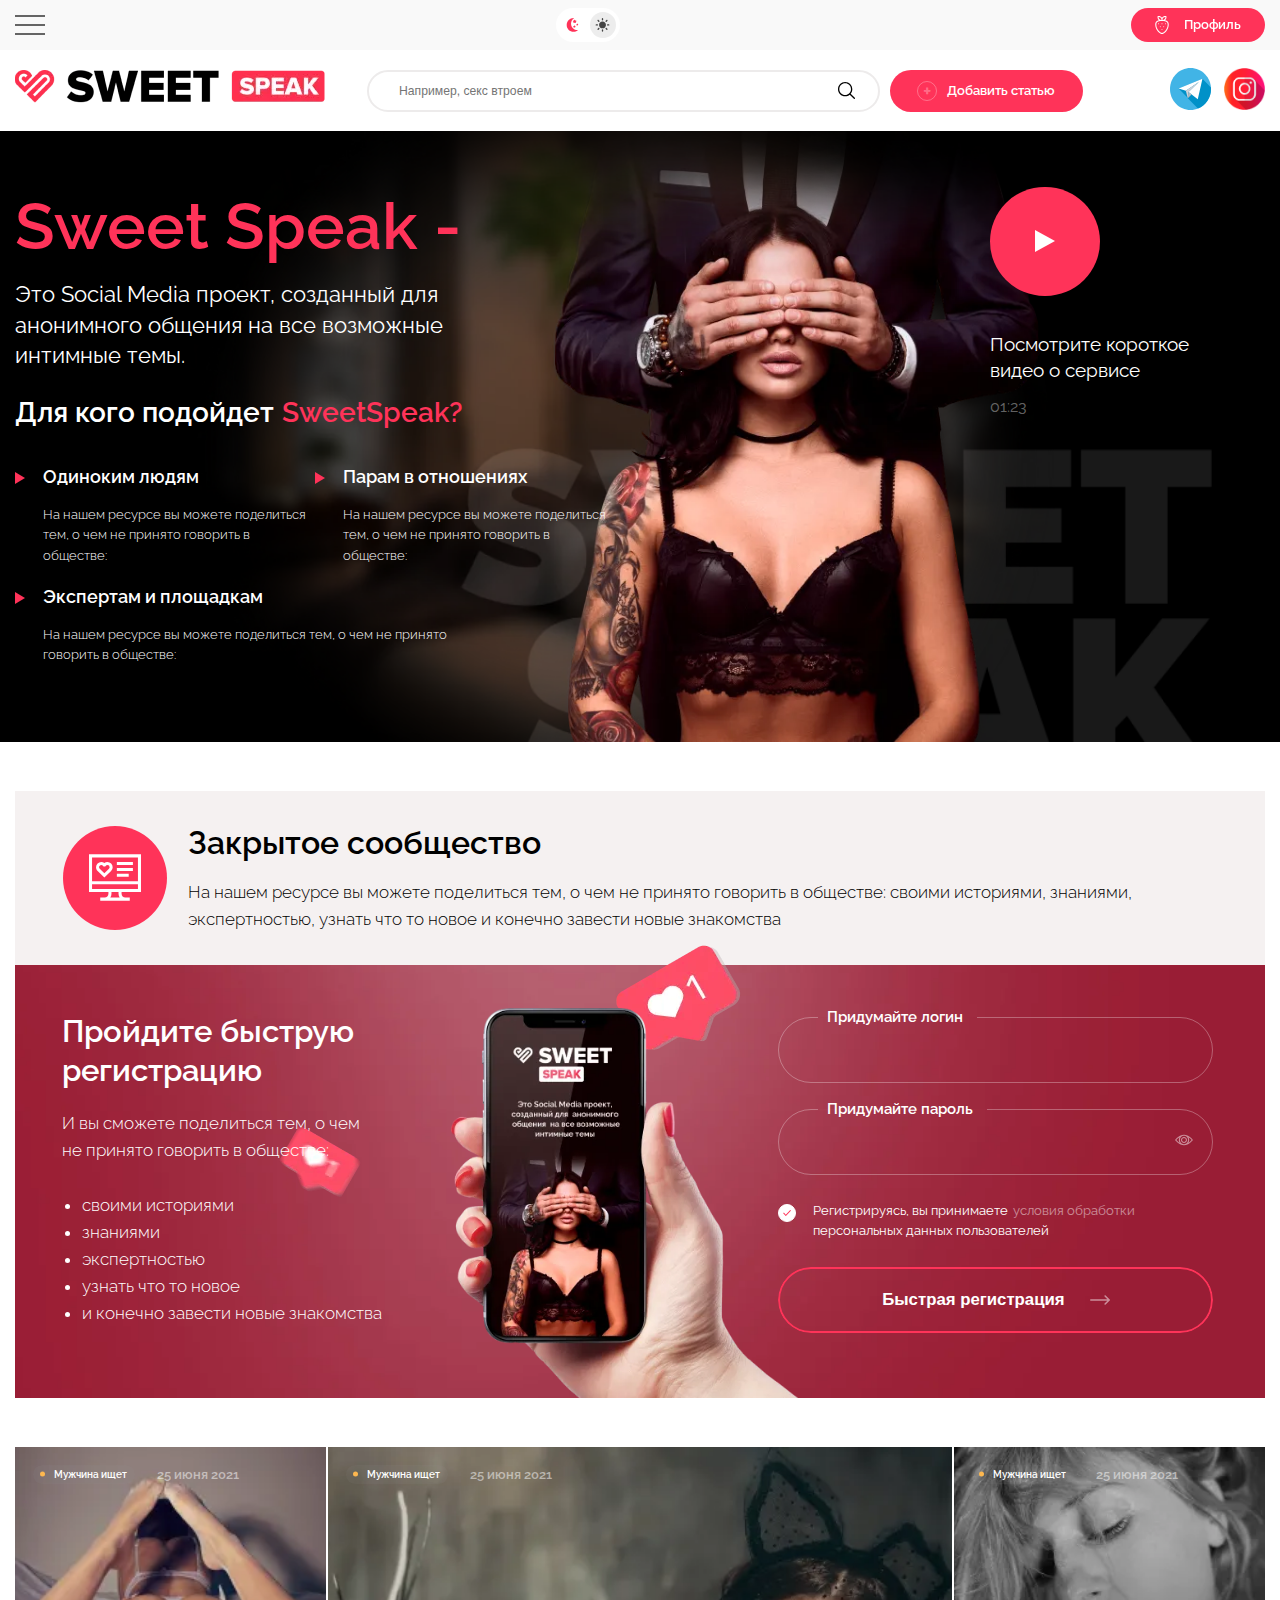
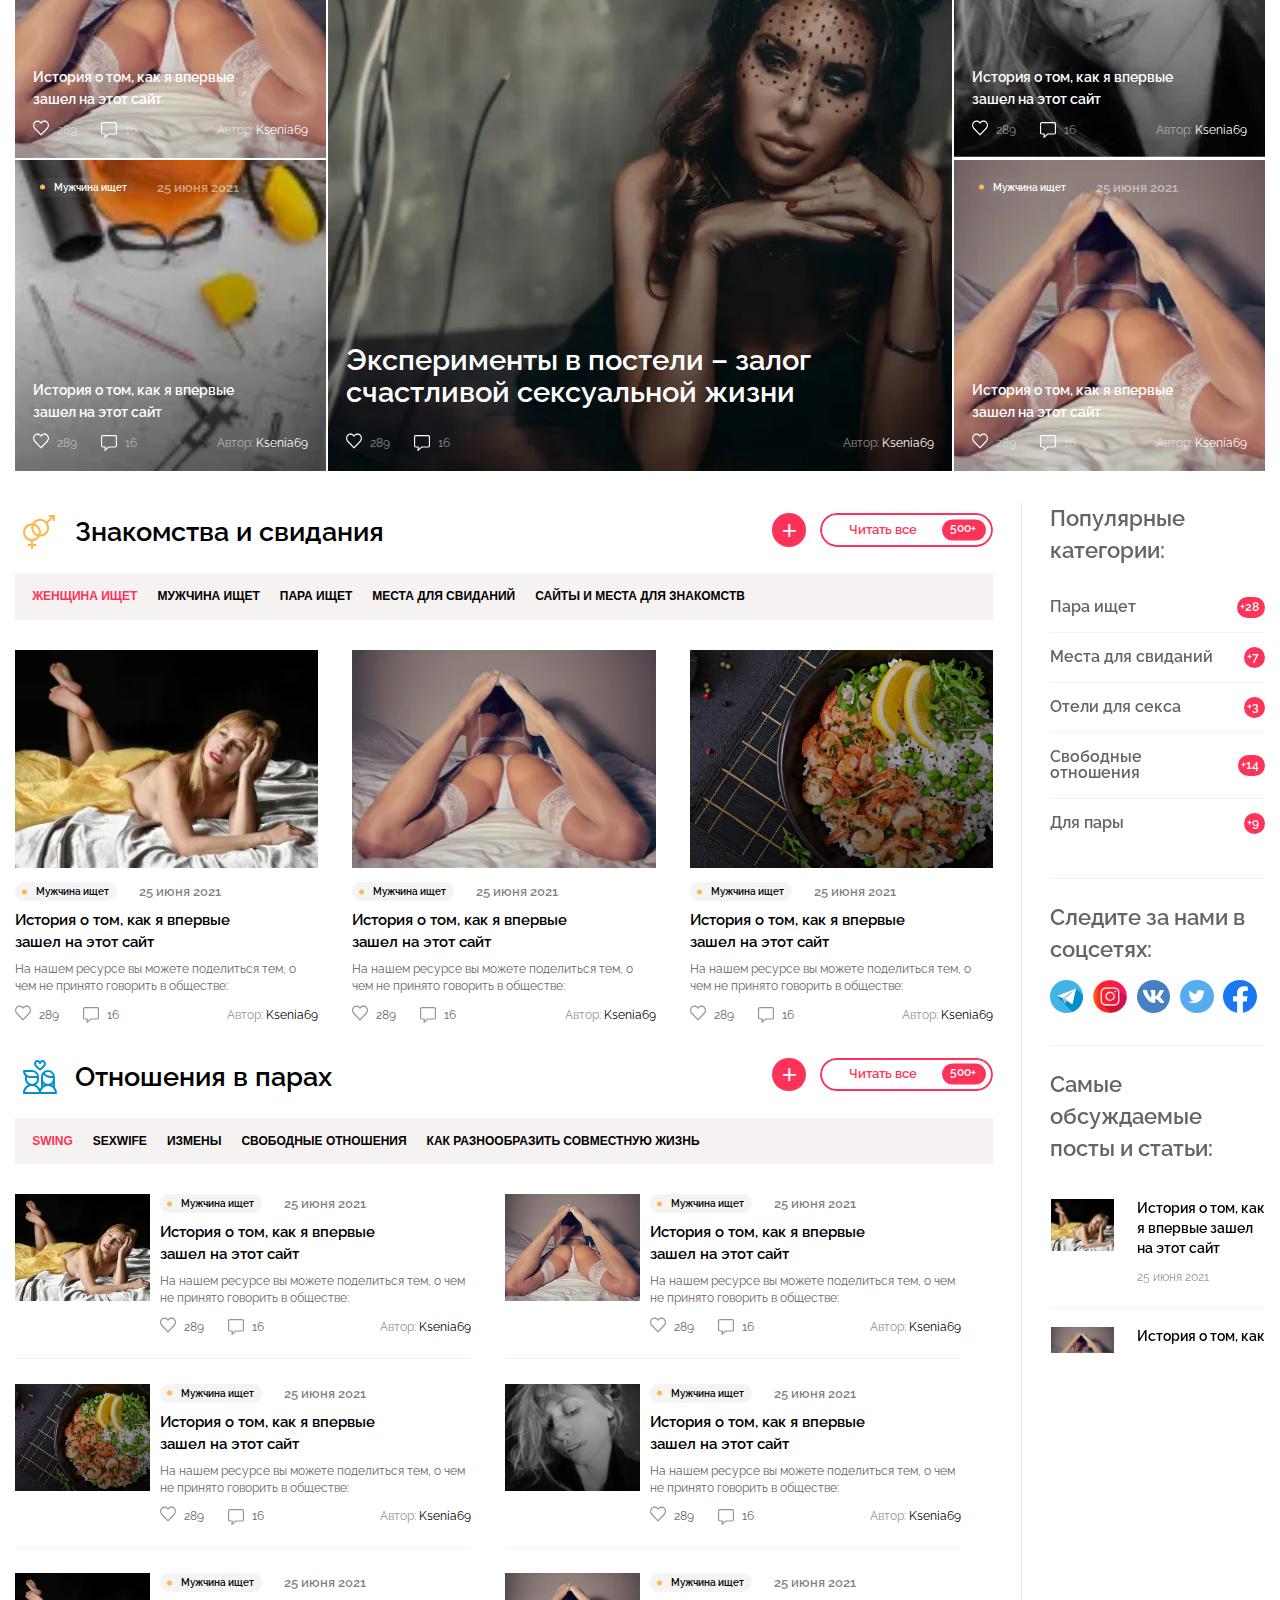
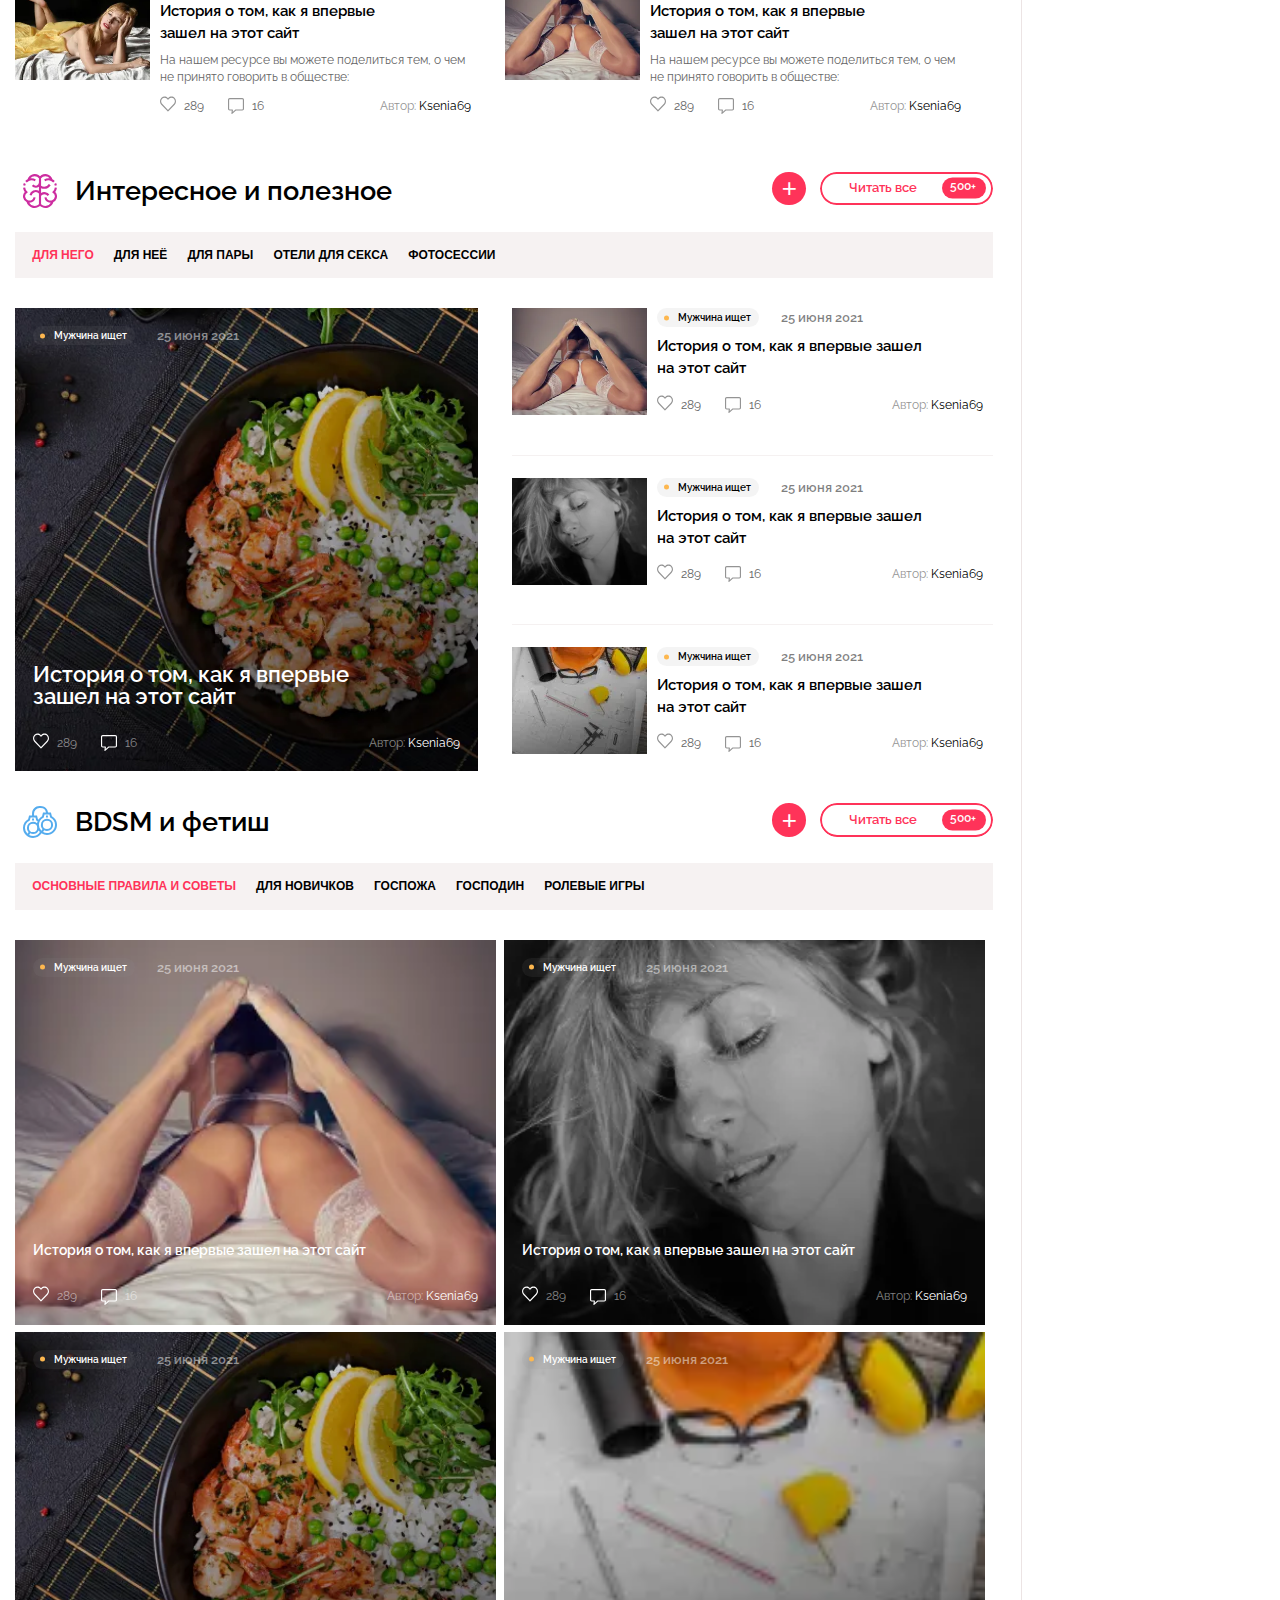
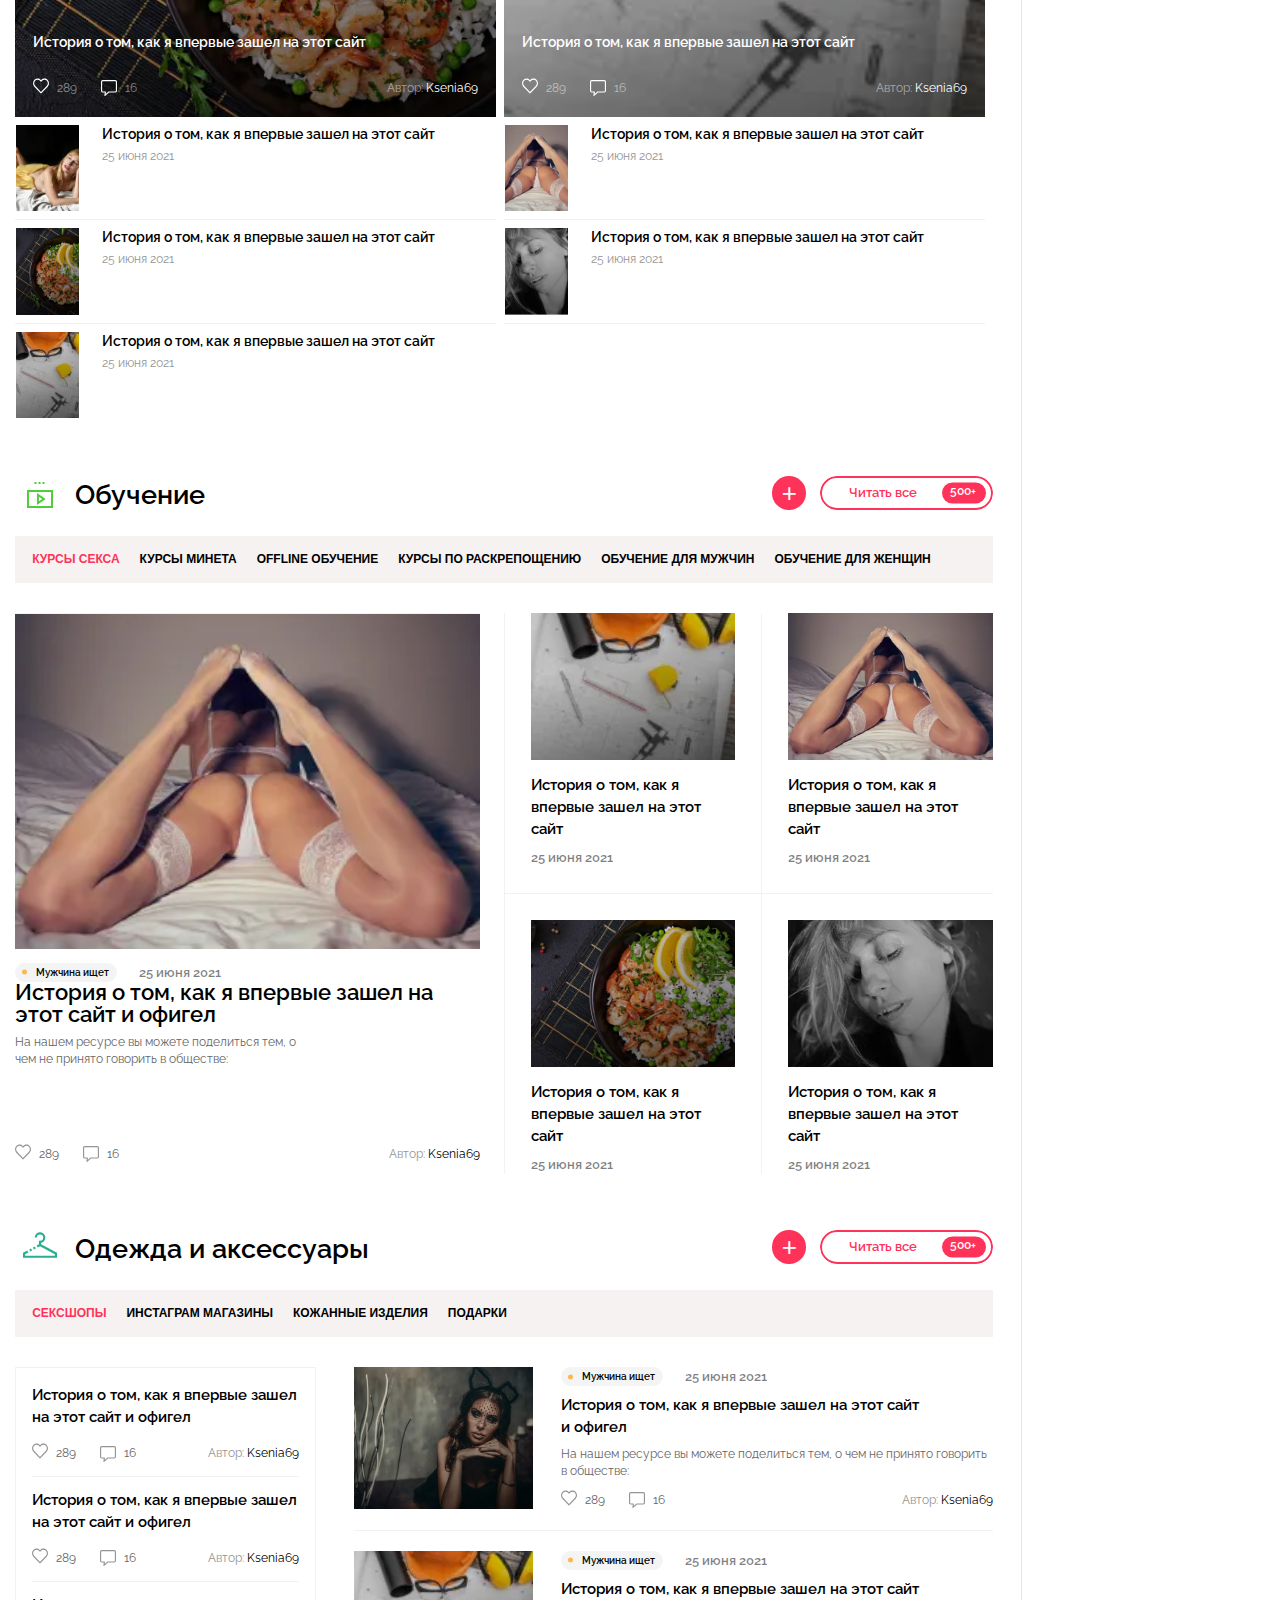
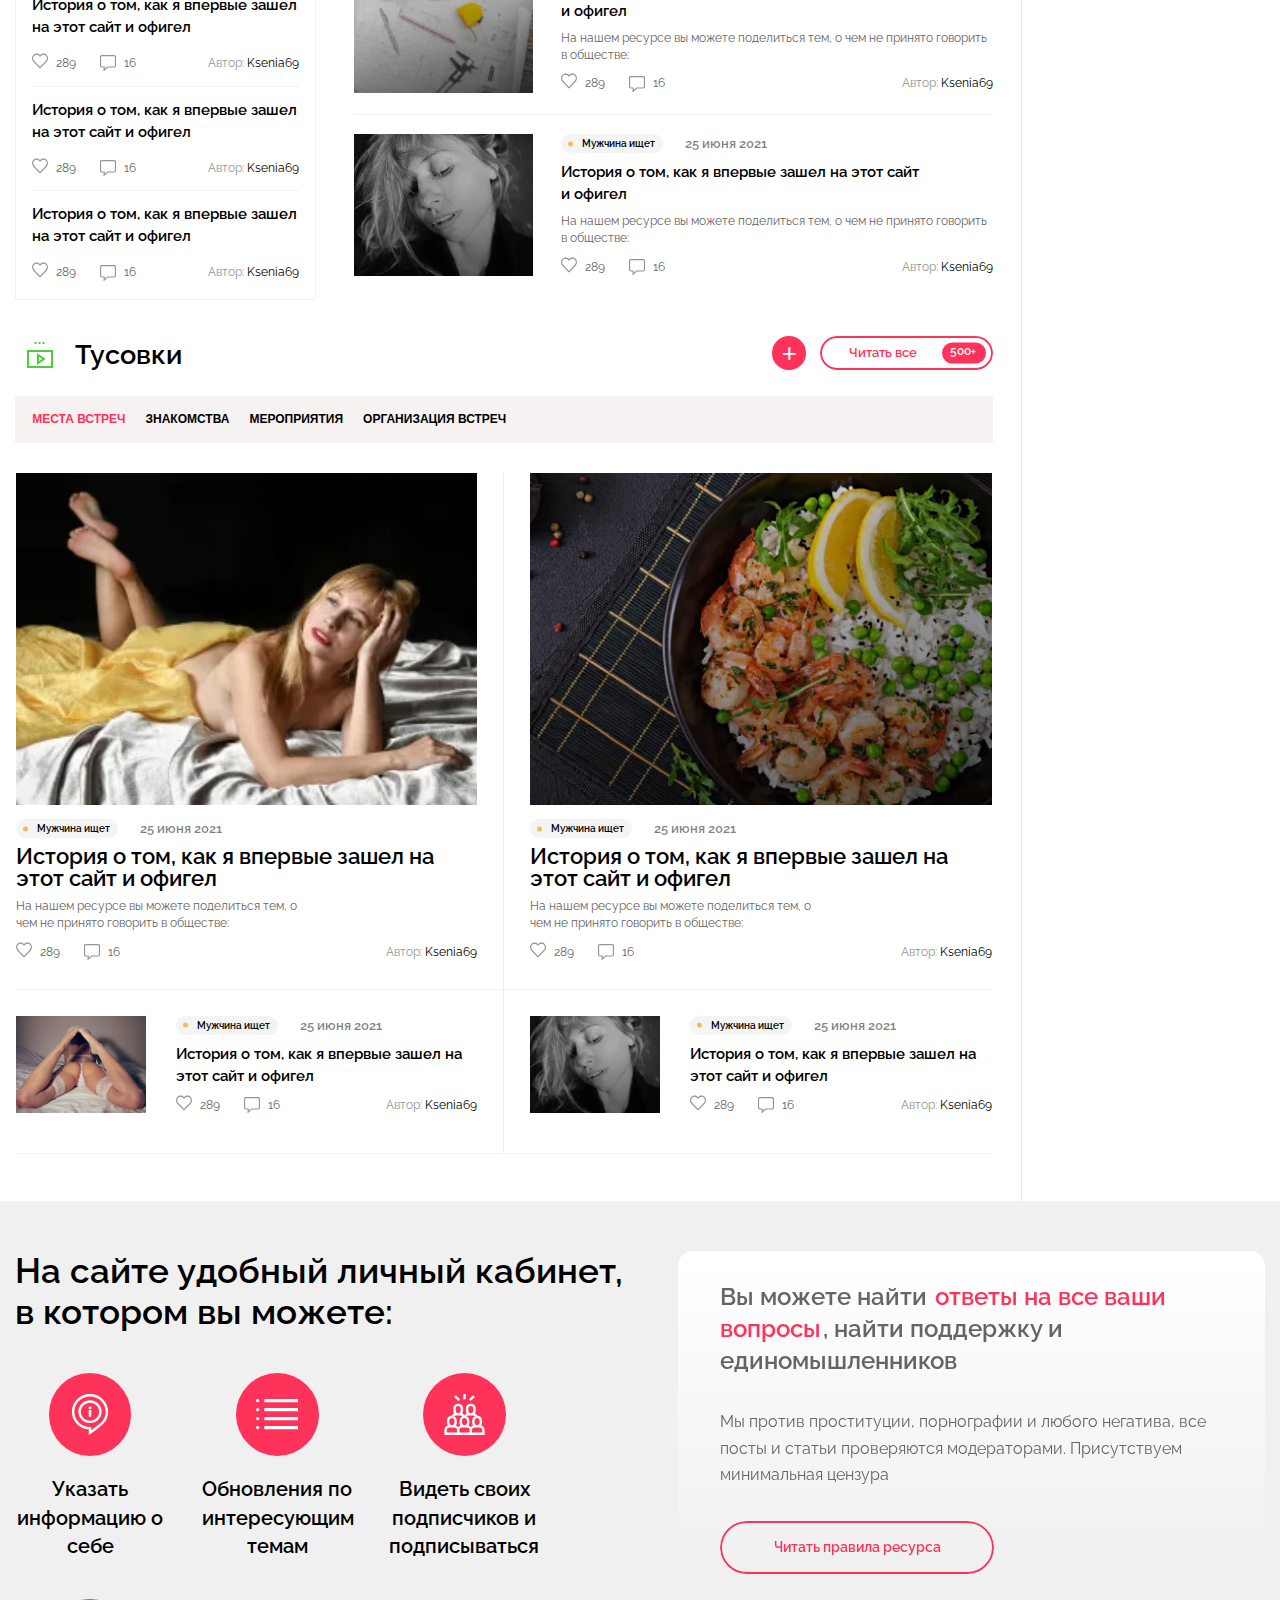
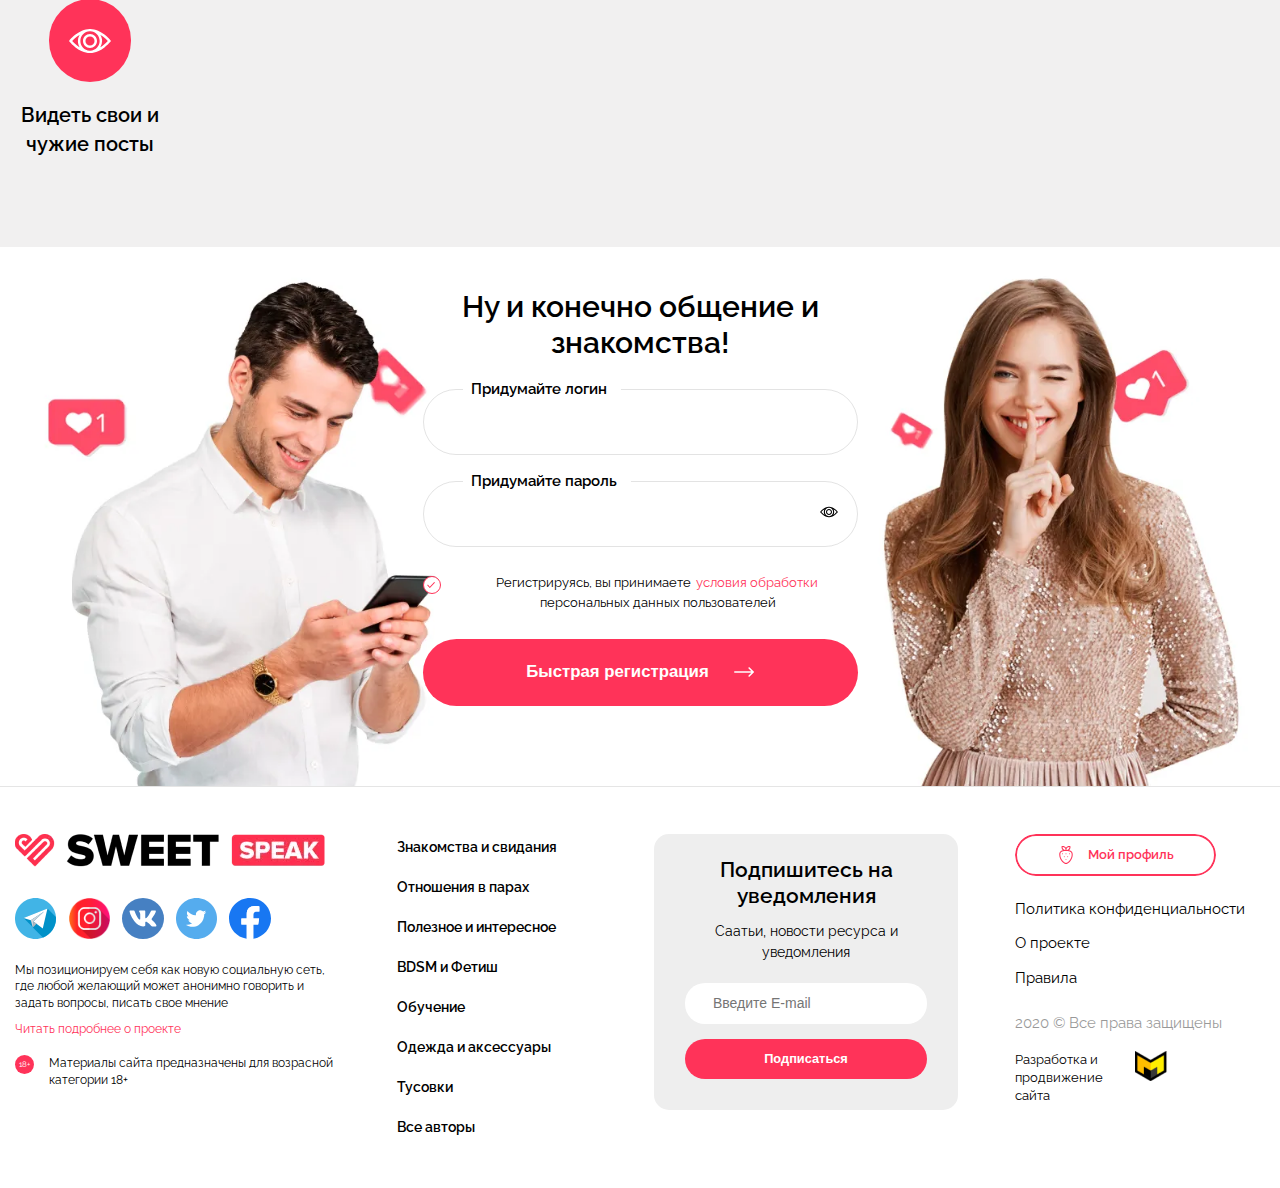
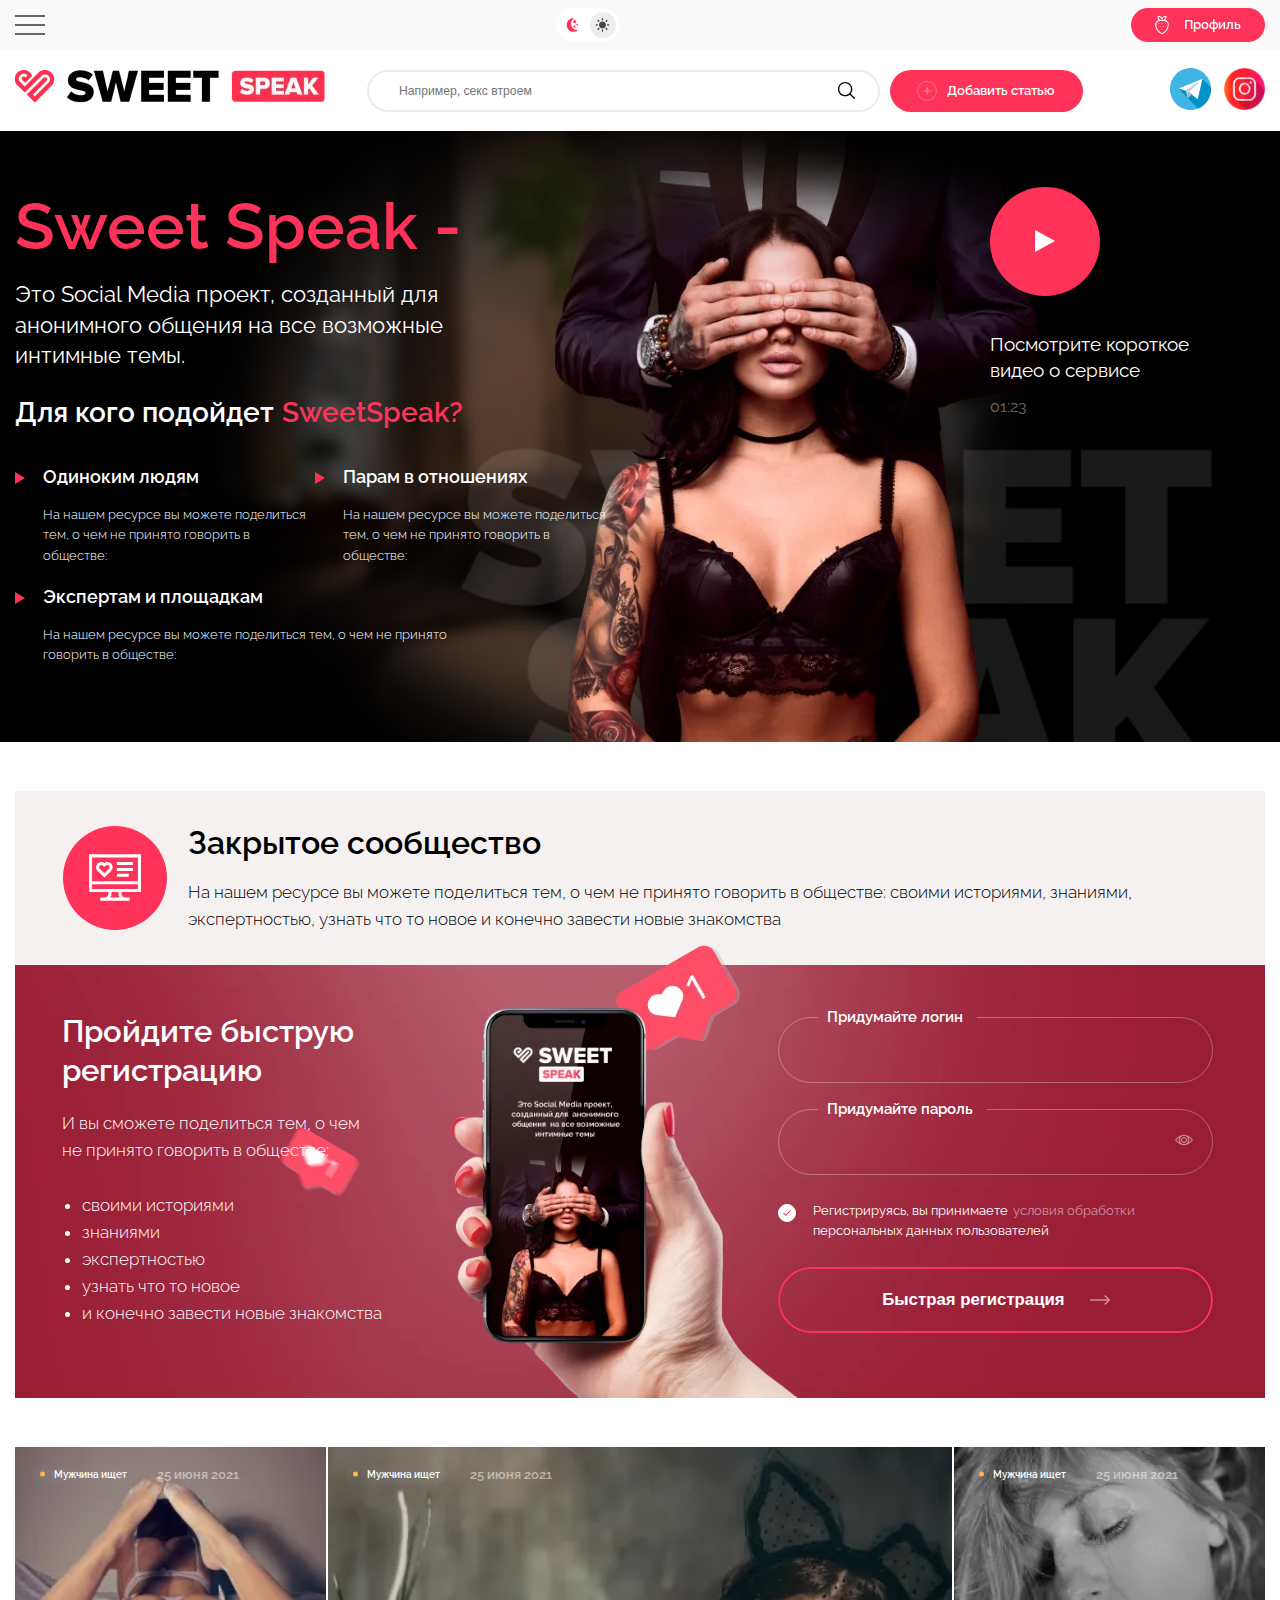
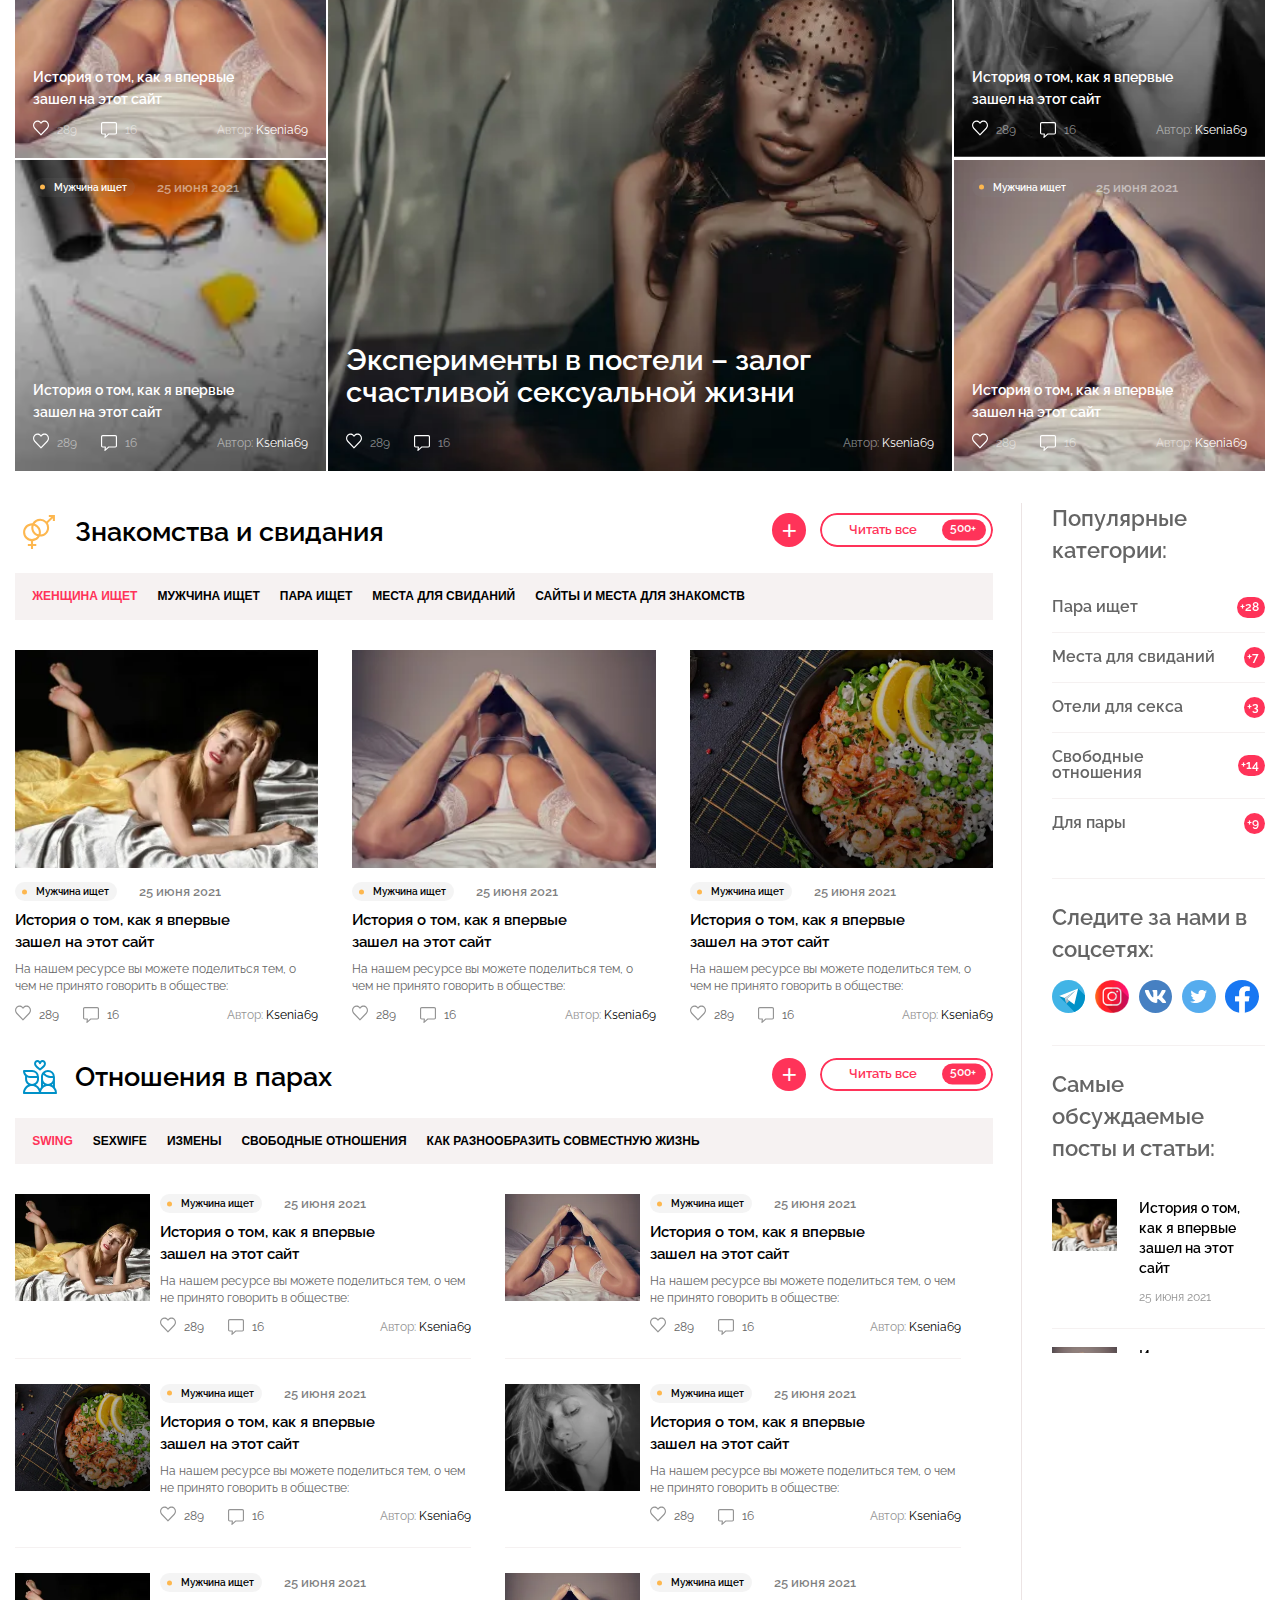
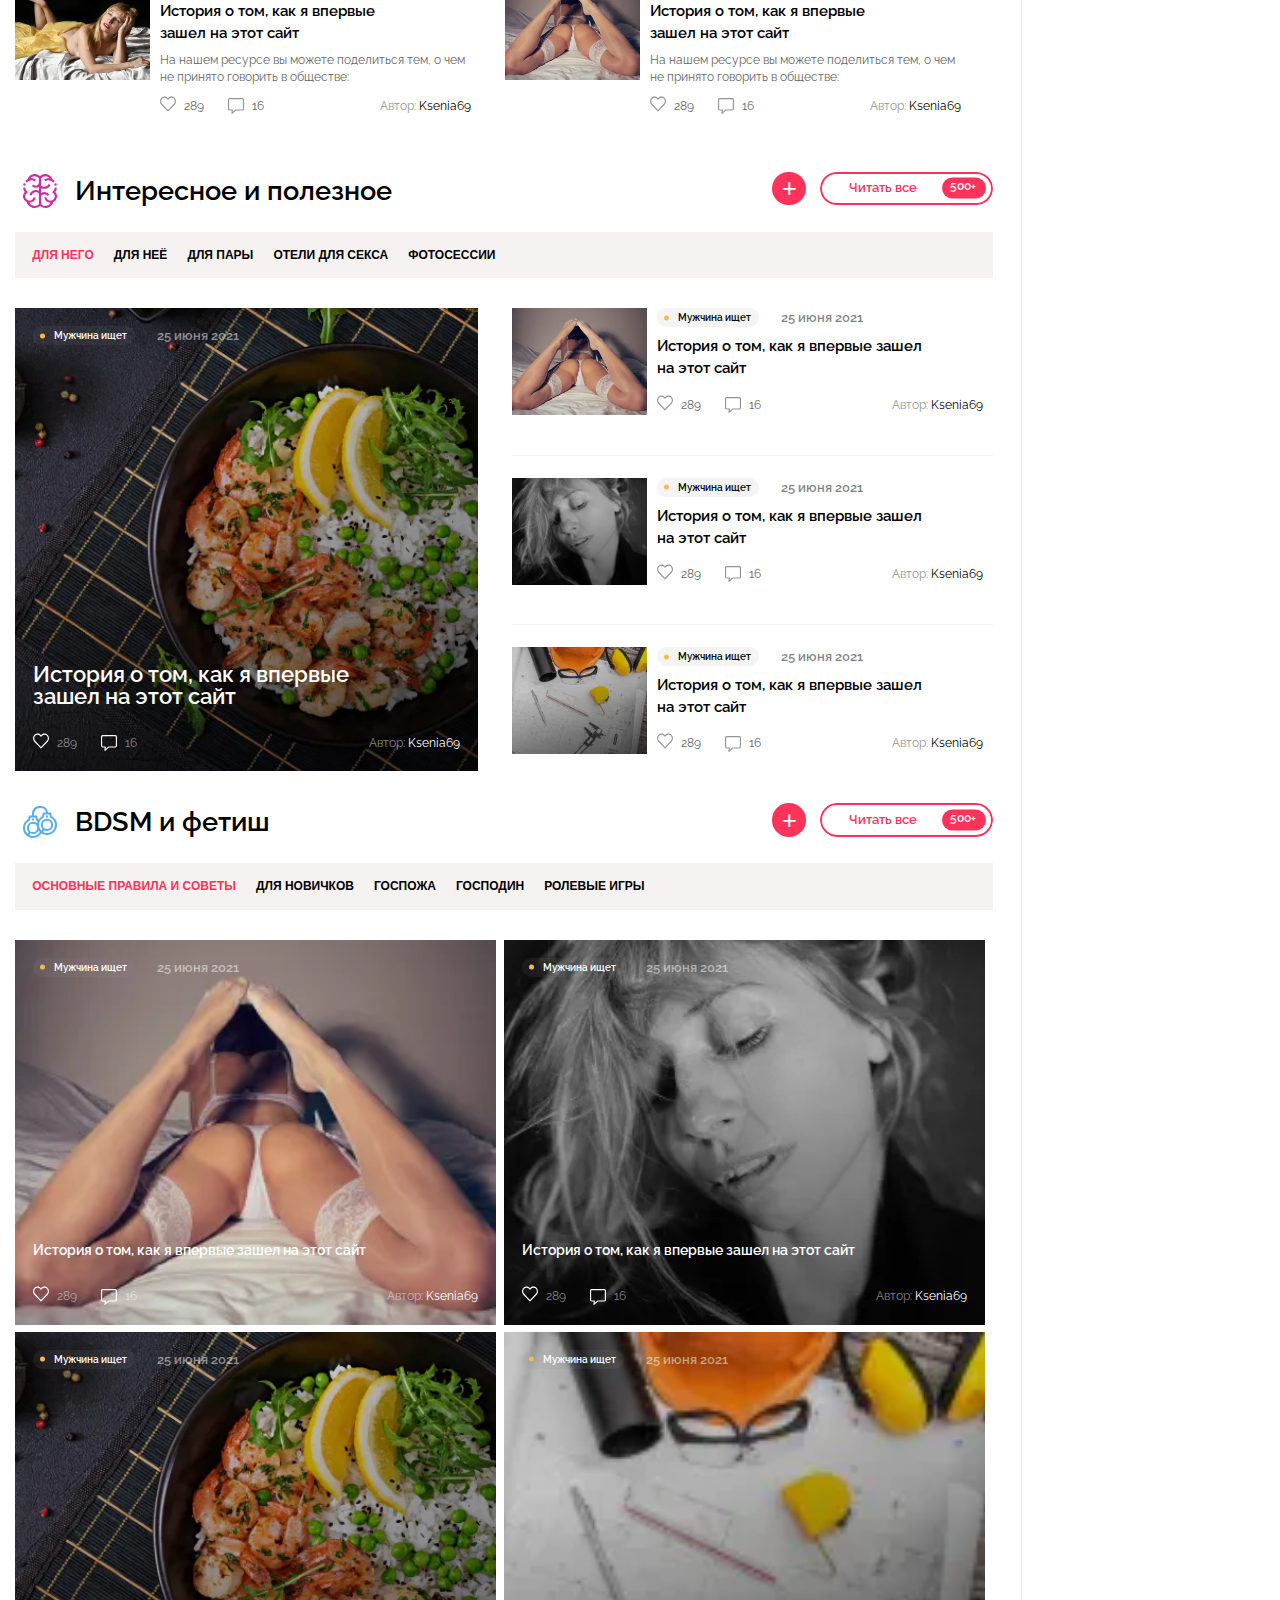
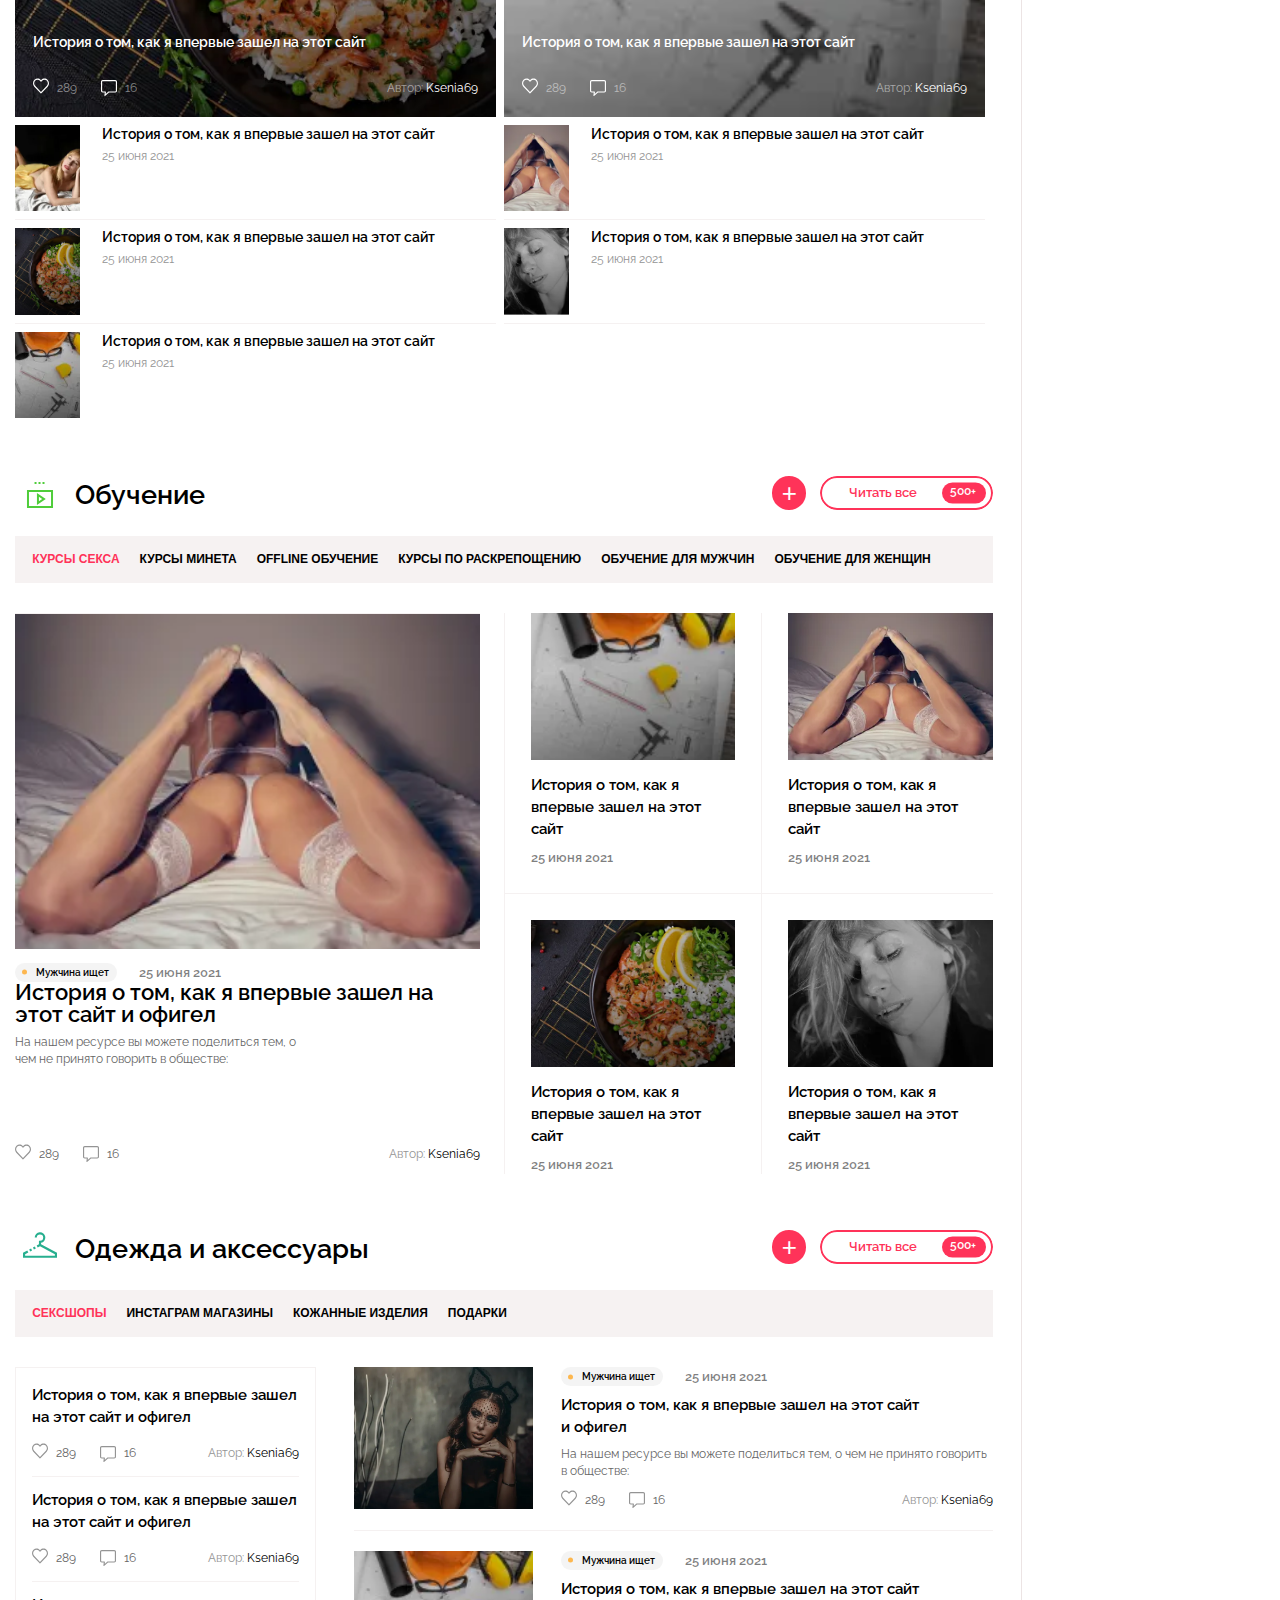
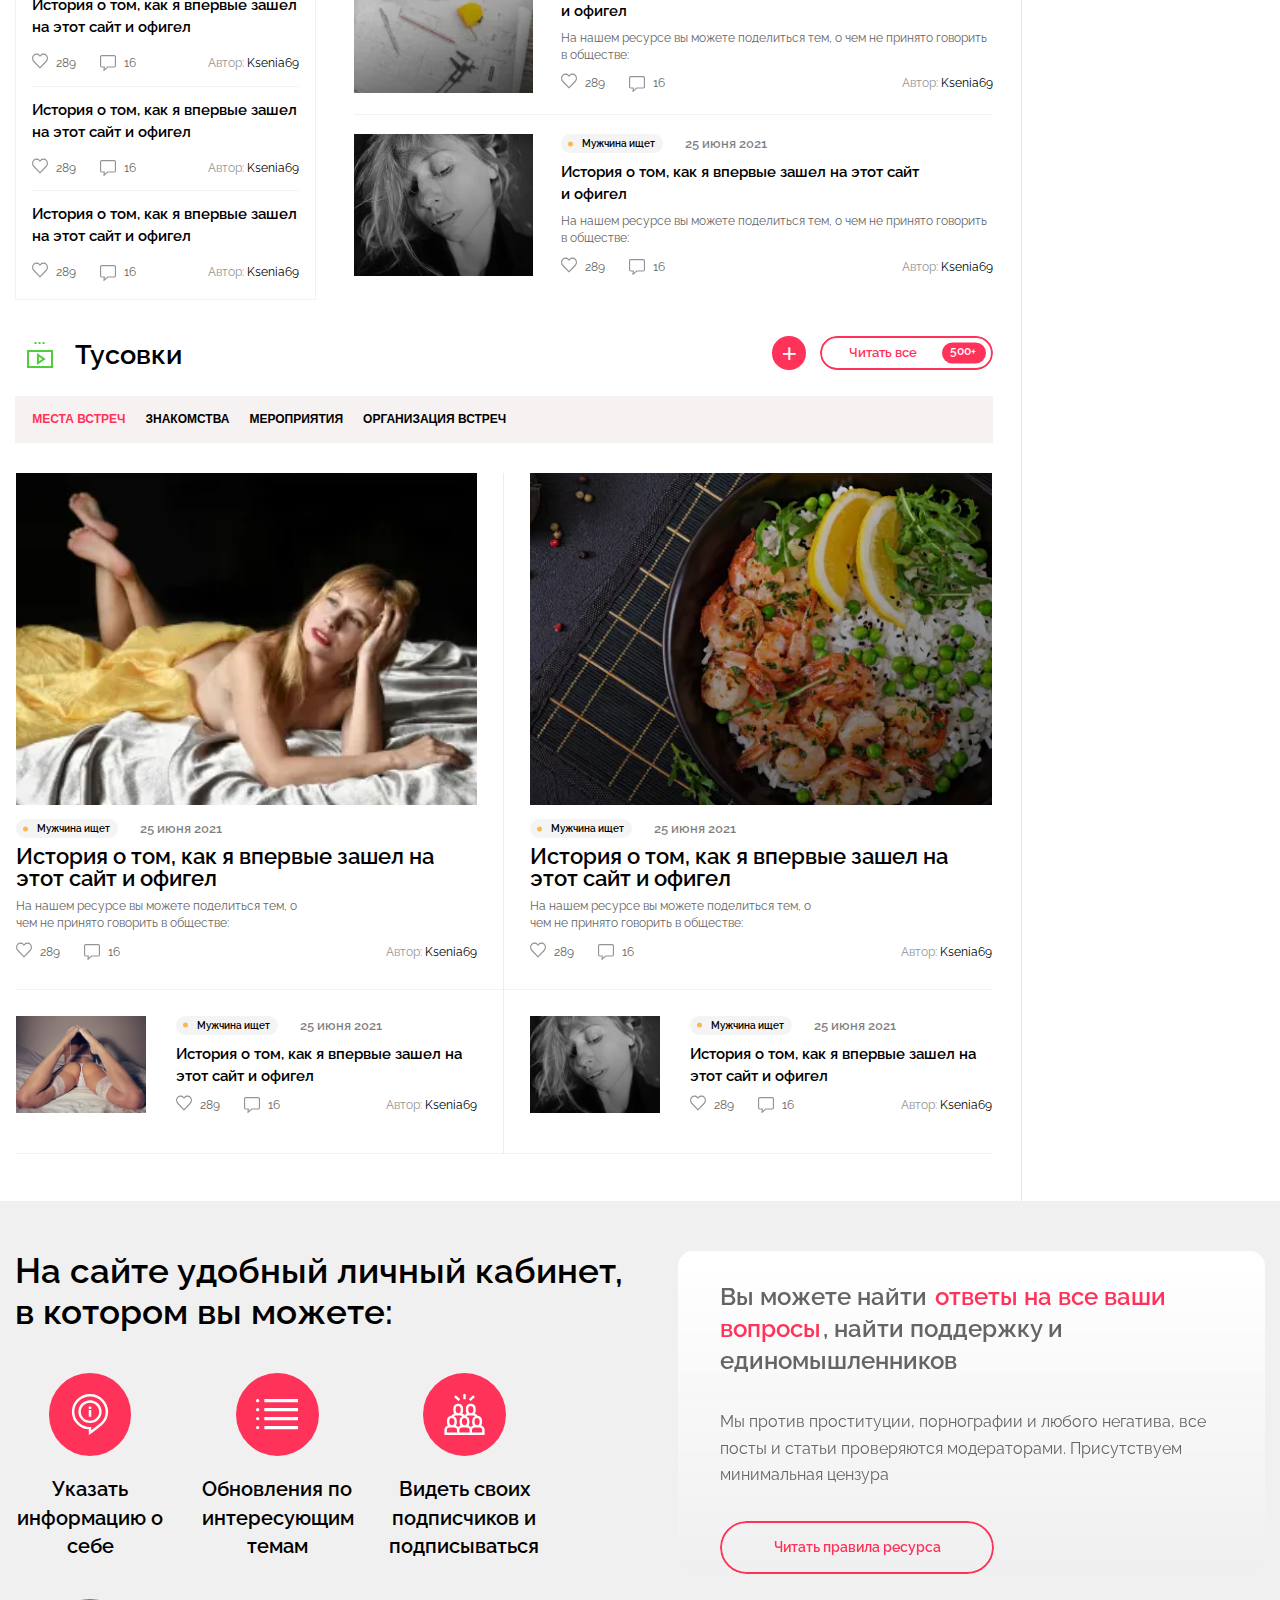
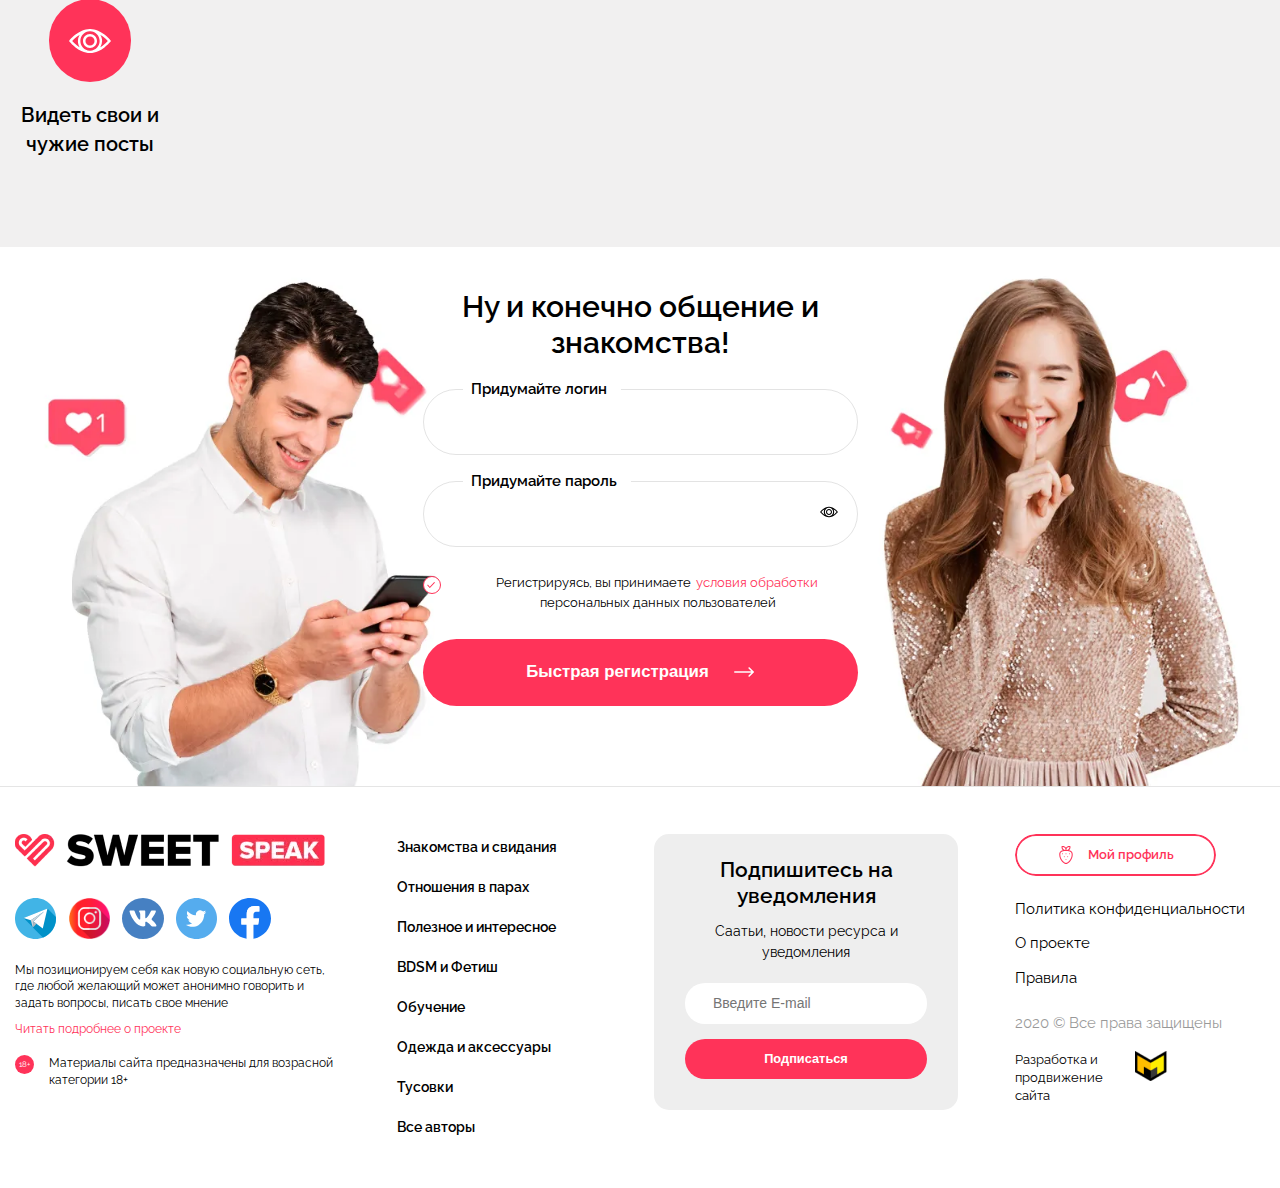
